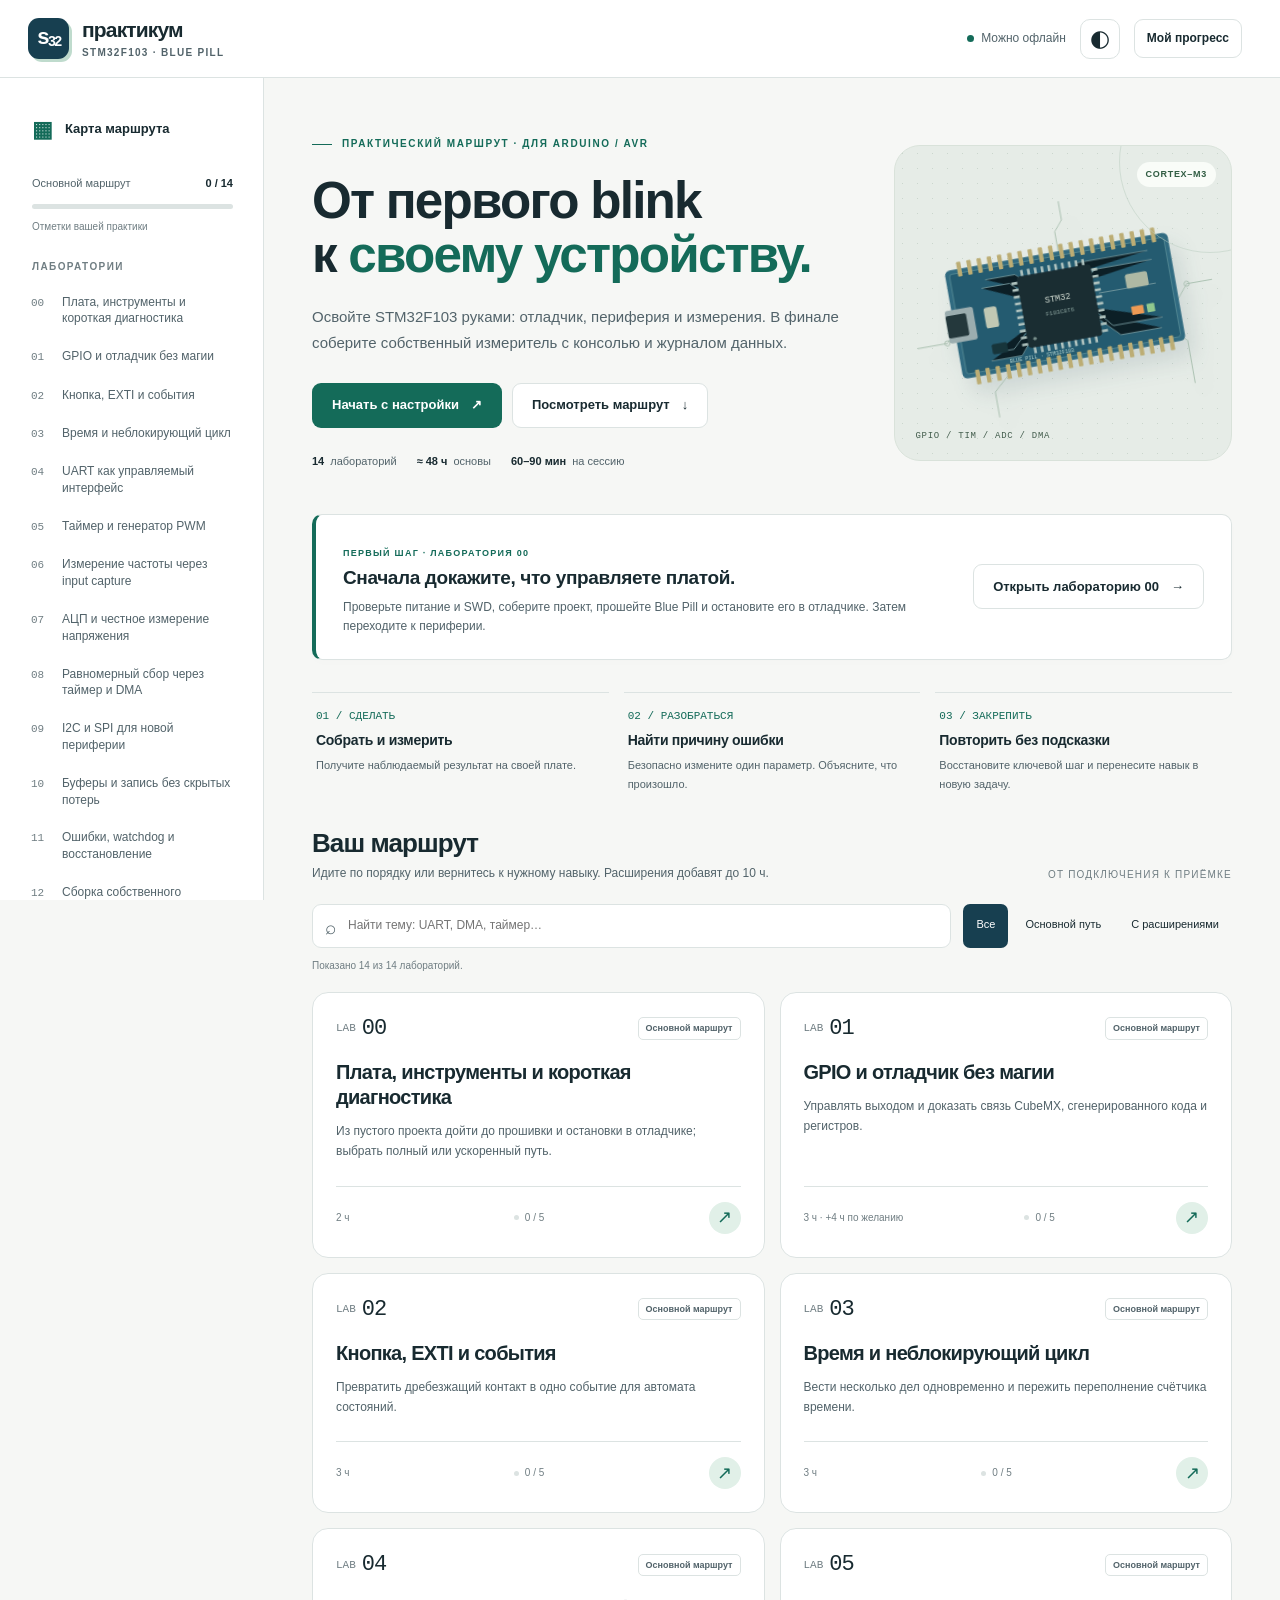
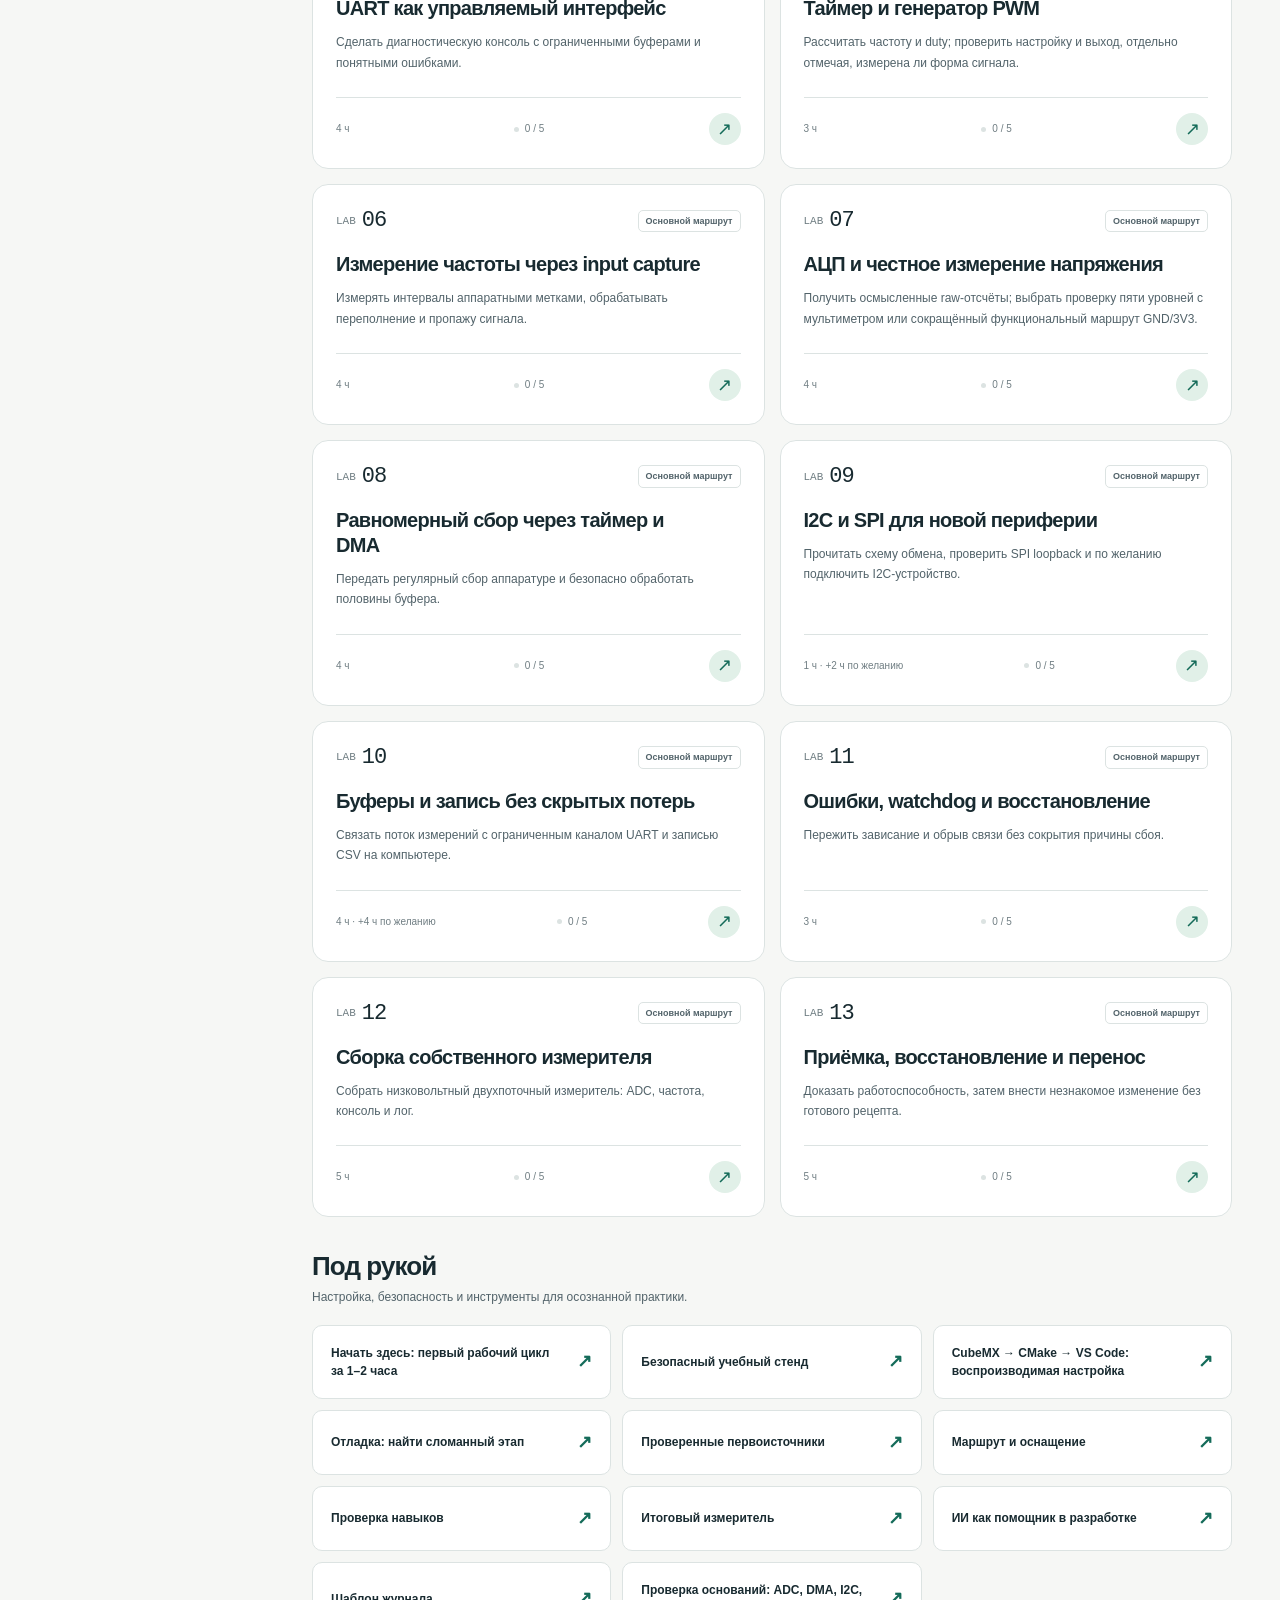
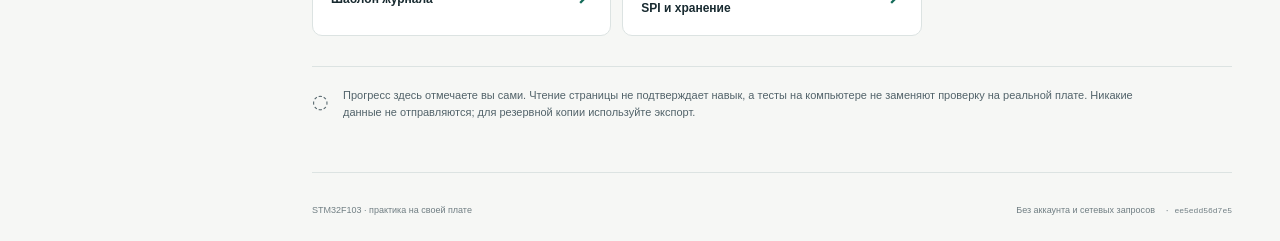
==== index.html @ cda67286 "docs: add STM32 course index.html" ====
<!doctype html>
<html lang="ru">
<head>
  <meta charset="utf-8">
  <meta name="viewport" content="width=device-width, initial-scale=1">
  <meta name="color-scheme" content="light dark">
  <meta name="description" content="Практический маршрут по STM32F103: от отладки Blue Pill до своего измерителя. Весь учебный текст доступен офлайн.">
  <meta name="referrer" content="no-referrer">
  <title>STM32F103 на практике</title>
  <style>:root{color-scheme:light;--paper:#f6f7f5;--surface:#fff;--ink:#182a30;--muted:#52636a;--subtle:#707e83;--line:#dce3e2;--accent:#146b59;--accent-dark:#0c5042;--accent-soft:#e1f0e8;--navy:#173f50;--orange:#ec8b45;--orange-soft:#fff0df;--code:#142b35;--shadow:0 20px 55px #15372c12;--radius:16px;--header:78px;font-family:Inter,-apple-system,BlinkMacSystemFont,"Segoe UI",sans-serif;font-size:16px}
*{box-sizing:border-box}html{scroll-behavior:smooth;scroll-padding-top:100px}body{margin:0;background:var(--paper);color:var(--ink);line-height:1.6}button,input,select,textarea{font:inherit}button,a,input,select{touch-action:manipulation}a{color:var(--accent);text-underline-offset:3px}button{cursor:pointer}button:disabled{cursor:default;opacity:.7}button,a{-webkit-tap-highlight-color:transparent}a:hover{text-decoration-thickness:2px}button:focus-visible,a:focus-visible,input:focus-visible,select:focus-visible,summary:focus-visible,[tabindex]:focus-visible{outline:3px solid #d48327;outline-offset:4px}button{color:inherit}::selection{background:#b6dfc9;color:#102f27}[hidden]{display:none!important}h1,h2,h3,h4,p{margin-top:0}h1,h2,h3,h4{line-height:1.2;letter-spacing:-.035em}button{border:0}svg{display:block}a,button,p,li,td,th,h1,h2,h3,h4{overflow-wrap:anywhere}.skip-link{position:fixed;z-index:100;top:10px;left:12px;transform:translateY(-160%);padding:12px 18px;border-radius:8px;background:var(--accent);color:white}.skip-link:focus{transform:translateY(0)}.app-header{height:var(--header);position:sticky;top:0;z-index:30;display:flex;align-items:center;justify-content:space-between;padding:0 38px 0 28px;border-bottom:1px solid var(--line);background:var(--surface)}.brand{display:flex;align-items:center;gap:13px;text-decoration:none;color:var(--ink);font-weight:750;font-size:21px;line-height:1.05;letter-spacing:-.04em}.brand-symbol{width:41px;height:41px;background:var(--navy);border-radius:11px;color:#fff;display:flex;align-items:center;justify-content:center;font-family:ui-monospace,monospace;font-size:22px;letter-spacing:-.1em;box-shadow:3px 3px 0 #bfdbcd}.brand-symbol span{font-size:14px;padding-top:7px}.brand-subtitle{display:block;font-size:10px;font-weight:600;letter-spacing:.13em;text-transform:uppercase;color:var(--muted);margin-top:7px}.header-actions{display:flex;align-items:center;gap:14px}.offline-label{font-size:12px;color:var(--muted);display:flex;align-items:center;gap:7px}.offline-label>span{width:7px;height:7px;background:var(--accent);border-radius:50%}.icon-button{display:inline-flex;align-items:center;justify-content:center;flex-shrink:0;min-width:40px;height:40px;border-radius:10px;background:transparent;font-size:23px;border:1px solid var(--line)}.icon-button:hover{background:var(--paper)}.menu-toggle{display:none}.app-layout{display:grid;grid-template-columns:264px minmax(0,1fr);max-width:1800px;margin:auto}.sidebar{border-right:1px solid var(--line);padding:26px 18px 20px 20px;position:sticky;top:var(--header);height:calc(100vh - var(--header));overflow:auto;scrollbar-width:thin;background:var(--surface);font-size:13px}.overview-link{display:flex;align-items:center;gap:12px;text-decoration:none;font-weight:700;color:var(--ink);padding:8px 12px}.overview-link span{font-size:22px;color:var(--accent)}.sidebar-progress{margin:20px 12px 24px}.sidebar-progress>div{display:flex;justify-content:space-between;gap:10px;font-size:11px;color:var(--muted)}.sidebar-progress strong{color:var(--ink);white-space:nowrap}.sidebar-progress p{font-size:10px;color:var(--subtle);margin:5px 0 0}progress{appearance:none;border:0;background:var(--line);height:5px;border-radius:10px;width:100%;overflow:hidden}progress::-webkit-progress-bar{background:var(--line)}progress::-webkit-progress-value{background:var(--accent);border-radius:10px}progress::-moz-progress-bar{background:var(--accent);border-radius:10px}.nav-caption{font-size:10px;font-weight:750;color:var(--subtle);text-transform:uppercase;letter-spacing:.14em;margin:18px 12px 10px}.module-nav{padding:0;margin:0;list-style:none}.module-nav li{margin:3px 0}.module-nav a{display:flex;align-items:baseline;gap:10px;text-decoration:none;color:var(--muted);padding:9px 11px;border-radius:8px;line-height:1.4;font-size:12px}.module-nav a:hover,.resource-nav a:hover{background:var(--paper);color:var(--ink)}.module-nav a[aria-current=page]{background:var(--accent-soft);color:var(--accent-dark);font-weight:650}.nav-number{font-family:ui-monospace,monospace;font-size:11px;color:var(--subtle);min-width:21px}.module-nav .done .nav-number{color:var(--accent);font-size:13px}.nav-optional{font-size:9px;display:block;color:var(--subtle);margin-top:2px}.resource-nav a{display:block;padding:7px 12px;color:var(--muted);text-decoration:none;font-size:12px;border-radius:8px}.resource-nav a[aria-current=page]{color:var(--accent);background:var(--accent-soft)}.sidebar-note{border-top:1px solid var(--line);margin:23px 12px 5px;padding-top:18px;display:flex;gap:10px;color:var(--muted);font-size:11px}.sidebar-note>span{font-size:24px;color:var(--accent)}.sidebar-note p{margin:0}.main-wrap{min-width:0;padding:42px 48px 0}main{max-width:1190px;margin:0 auto;min-height:65vh}main:focus{outline:none}.eyebrow{font-size:10px;letter-spacing:.16em;text-transform:uppercase;font-weight:750;color:var(--accent);display:flex;align-items:center;gap:10px}.eyebrow::before{content:"";display:block;width:20px;height:1px;background:currentColor}.hero{display:grid;grid-template-columns:minmax(0,1.3fr) minmax(240px,.8fr);gap:34px;align-items:center;padding:16px 0 38px}.hero h1{font-size:clamp(38px,4vw,61px);font-weight:750;line-height:1.05;max-width:700px;margin:22px 0}.hero h1 span{color:var(--accent)}.hero-lead{color:var(--muted);max-width:540px;font-size:15px;line-height:1.75;margin-bottom:27px}.hero-meta{display:flex;flex-wrap:wrap;align-items:center;gap:20px;font-size:11px;color:var(--muted);margin:25px 0 0}.hero-meta>span{display:flex;gap:6px;align-items:center}.hero-meta strong{font-weight:650;color:var(--ink)}.hero-art{position:relative;background:#e6ece7;background-image:radial-gradient(#aebfb480 .7px,transparent .7px);background-size:15px 15px;border:1px solid #d9e2da;border-radius:26px;min-height:316px;overflow:hidden;display:flex;align-items:center;justify-content:center}.hero-art::after{content:"";position:absolute;width:180px;height:180px;border:1px solid #bacdc080;border-radius:50%;right:-70px;top:-75px}.board{width:90%;max-width:330px;transform:rotate(-10deg);filter:drop-shadow(8px 15px 10px #173f501e)}.board-label{position:absolute;bottom:17px;left:20px;font-family:ui-monospace,monospace;font-size:9px;color:#435d4d;letter-spacing:.08em}.board-badge{position:absolute;right:15px;top:16px;background:#f9fcf8;padding:5px 9px;border-radius:20px;font-size:9px;font-weight:700;letter-spacing:.08em;color:#315d43}.button{display:inline-flex;align-items:center;justify-content:center;gap:12px;padding:12px 19px;border:1px solid transparent;border-radius:9px;text-decoration:none;font-weight:650;font-size:13px;min-height:45px;line-height:1.4}.button-primary{background:var(--accent);color:#fff}.button-primary:hover{background:var(--accent-dark);text-decoration:none}.button-secondary{background:var(--surface);border-color:var(--line);color:var(--ink)}.button-secondary:hover{border-color:var(--accent);text-decoration:none}.button-plain{background:transparent;color:var(--ink);border-color:var(--line)}.button-small{padding:9px 12px;font-size:12px;min-height:39px}.button-danger{background:transparent;color:#a43b2d;border-color:#d2a39a}.button-danger:hover{background:#fff0ec}.hero-buttons{display:flex;gap:10px;flex-wrap:wrap}.start-strip{display:grid;grid-template-columns:1fr auto;gap:20px;align-items:center;background:var(--surface);border:1px solid var(--line);border-left:4px solid var(--accent);border-radius:10px;padding:23px 27px;margin:5px 0 32px;box-shadow:0 3px 10px #102d1f03}.start-strip h2{font-size:19px;margin:4px 0 8px;letter-spacing:-.02em}.start-strip p{font-size:12px;color:var(--muted);margin:0;max-width:660px}.mini-label{font-size:9px;font-weight:750;letter-spacing:.14em;color:var(--accent);text-transform:uppercase}.section-heading{display:flex;justify-content:space-between;align-items:end;gap:20px;margin:34px 0 18px}.section-heading h2{font-size:26px;margin:0 0 5px}.section-heading p{font-size:12px;color:var(--muted);margin:0}.section-caption{font-size:10px;text-transform:uppercase;letter-spacing:.12em;color:var(--subtle)}.practice-loop{display:grid;grid-template-columns:repeat(3,minmax(0,1fr));gap:15px;margin:0 0 33px}.loop-item{border-top:1px solid var(--line);padding:17px 4px 0}.loop-number{font:11px ui-monospace,monospace;color:var(--accent);display:block;margin-bottom:10px}.loop-item h3{font-size:14px;letter-spacing:-.02em;margin:0 0 7px}.loop-item p{font-size:11px;color:var(--muted);line-height:1.7;margin:0}.filters{display:flex;flex-wrap:wrap;align-items:center;gap:12px;margin:21px 0 20px}.search-box{position:relative;flex:1;min-width:190px}.search-box input{width:100%;border:1px solid var(--line);border-radius:9px;background:var(--surface);padding:11px 14px 11px 35px;color:var(--ink);font-size:12px;min-height:44px}.search-box>span{position:absolute;top:9px;left:13px;color:var(--muted);font-size:19px}.filter-options{border:0;padding:0;margin:0;display:flex;gap:4px}.filter-options label{display:flex;align-items:center;position:relative}.filter-options input{appearance:none;position:absolute;inset:0;width:100%;height:100%;margin:0;border-radius:7px;cursor:pointer;z-index:1}.filter-options span{padding:11px 12px;display:block;font-size:11px;border:1px solid transparent;border-radius:7px;min-height:44px;white-space:nowrap}.filter-options input:checked+span{background:var(--navy);color:white}.filter-options input:hover+span{border-color:var(--line)}.filter-options input:focus-visible{outline-offset:2px}.filter-count{color:var(--subtle);font-size:10px;min-height:18px;margin:-10px 0 16px}.module-grid{display:grid;grid-template-columns:repeat(2,minmax(0,1fr));gap:15px}.module-card{padding:23px;background:var(--surface);border:1px solid var(--line);border-radius:var(--radius);display:flex;flex-direction:column;position:relative;transition:box-shadow .15s,border-color .15s}.module-card:hover{border-color:#a8c7b9;box-shadow:var(--shadow)}.card-top{display:flex;align-items:center;justify-content:space-between;margin-bottom:19px;gap:10px}.module-index{font:11px ui-monospace,monospace;color:var(--subtle);display:flex;gap:6px;align-items:center}.module-index strong{font-size:22px;color:var(--ink);font-weight:500;letter-spacing:-.05em}.track-tag{font-size:9px;font-weight:600;padding:3px 7px;border:1px solid var(--line);border-radius:5px;color:var(--muted)}.track-tag.optional{background:var(--orange-soft);border-color:transparent;color:#794d18}.module-card h3{font-size:20px;line-height:1.25;letter-spacing:-.035em;margin-bottom:11px;max-width:370px}.module-card h3 a{color:var(--ink);text-decoration:none}.module-card h3 a:hover{color:var(--accent)}.module-card>p{font-size:12px;color:var(--muted);margin-bottom:24px;line-height:1.7;flex:1}.card-footer{display:flex;align-items:center;justify-content:space-between;padding-top:15px;border-top:1px solid var(--line);gap:12px;font-size:10px;color:var(--subtle)}.card-footer>span{display:flex;align-items:center;gap:6px}.card-arrow{font-size:18px;color:var(--accent);text-decoration:none;min-width:32px;min-height:32px;display:flex;align-items:center;justify-content:center;border-radius:50%;background:var(--accent-soft)}.status-dot{height:5px;width:5px;border-radius:50%;background:var(--line)}.is-finished .status-dot{background:var(--accent)}.is-finished .card-footer{color:var(--accent)}.empty-results{padding:36px;background:var(--surface);border:1px dashed var(--line);border-radius:12px;text-align:center}.empty-results p{color:var(--muted);font-size:13px}.review-panel{padding:25px;background:var(--orange-soft);border-radius:var(--radius);border:1px solid #eddbc4;margin:28px 0}.review-panel h2{font-size:20px;margin-bottom:8px}.review-panel p{font-size:12px;color:#685944;margin-bottom:14px}.review-panel ul{padding-left:20px;font-size:13px;margin-bottom:0}.review-panel li{margin:6px 0}.resource-grid{display:grid;grid-template-columns:repeat(3,minmax(0,1fr));gap:11px}.resource-card{padding:18px;background:var(--surface);border:1px solid var(--line);border-radius:10px;text-decoration:none;color:var(--ink);font-size:12px;font-weight:600;line-height:1.5;display:flex;justify-content:space-between;align-items:center;gap:15px}.resource-card:hover{border-color:var(--accent);color:var(--accent)}.resource-card span{font-size:18px;color:var(--accent)}.honesty-note{display:flex;gap:14px;margin-top:30px;padding:20px 0;border-top:1px solid var(--line);font-size:11px;color:var(--muted)}.honesty-note>span{font-size:19px}.honesty-note p{margin:0;max-width:810px}.page-footer{font-size:9px;color:var(--subtle);padding:30px 0 22px;max-width:1190px;margin:30px auto 0;border-top:1px solid var(--line);display:flex;justify-content:space-between;gap:16px}.page-footer #build-id{padding-left:5px;font-family:ui-monospace,monospace;font-size:8px}.storage-warning{max-width:1190px;margin:0 auto 22px;background:#fff0df;color:#694719;padding:15px 18px;font-size:12px;border:1px solid #d8b580;border-radius:9px}.breadcrumbs{font-size:11px;color:var(--subtle);display:flex;gap:10px;align-items:center;margin:0 0 20px}.breadcrumbs a{text-decoration:none}.lesson-header{padding:5px 0 25px;max-width:910px}.lesson-header h1{font-size:clamp(30px,3.8vw,46px);margin:17px 0 19px;max-width:900px}.lesson-header>p{color:var(--muted);font-size:15px;max-width:800px;margin-bottom:20px}.lesson-meta{display:flex;gap:12px;align-items:center;flex-wrap:wrap;color:var(--muted);font-size:11px}.lesson-meta .track-tag{font-size:10px}.prerequisites{margin-top:16px;font-size:11px;color:var(--muted)}.prerequisites a{margin-left:6px}.lesson-layout{display:grid;grid-template-columns:minmax(0,1fr) 245px;gap:25px;align-items:start}.lesson-article{min-width:0;background:var(--surface);border:1px solid var(--line);border-radius:var(--radius);padding:32px;overflow:hidden}.lesson-aside{position:sticky;top:calc(var(--header) + 20px);min-width:0}.lesson-summary{padding:20px;background:var(--accent-soft);border:1px solid #b9d8c8;border-radius:12px;margin-bottom:15px}.lesson-summary h2{font-size:14px;margin:0 0 10px}.lesson-summary p,.lesson-summary li{font-size:11px;line-height:1.7;margin:0 0 8px}.lesson-summary ul{padding-left:17px;margin:0}.toc{background:var(--surface);border:1px solid var(--line);border-radius:12px;padding:17px;font-size:11px;margin-bottom:15px}.toc summary{font-weight:650;cursor:pointer}.toc ol{padding-left:17px;margin:13px 0 0;max-height:48vh;overflow:auto;scrollbar-width:thin}.toc li{margin:7px 0;line-height:1.5}.toc a{text-decoration:none;color:var(--muted)}.toc a:hover{color:var(--accent)}.toc .toc-sub{margin-left:10px;font-size:10px}.source-link{font-size:10px;text-align:center;display:block}.article-body{font-size:14px;line-height:1.8;min-width:0}.article-body>:first-child{margin-top:0}.article-body>h2:first-child{display:none}.article-body h2{font-size:28px;margin:37px 0 17px}.article-body h3{font-size:22px;margin:32px 0 16px}.article-body h4{font-size:18px;margin:25px 0 13px}.article-body h5{font-size:15px;margin:22px 0 12px}.article-body p{margin-bottom:17px}.article-body ul,.article-body ol{padding-left:24px;margin:14px 0 22px}.article-body li{padding-left:3px;margin:7px 0}.article-body li>p{margin-bottom:6px}.article-body li>ul,.article-body li>ol{margin:7px 0}.article-body code{font:12px/1.6 ui-monospace,SFMono-Regular,Consolas,monospace;background:var(--paper);border:1px solid var(--line);padding:2px 5px;border-radius:4px;overflow-wrap:anywhere}.code-block{margin:21px 0;border-radius:10px;overflow:hidden;background:var(--code);color:#e4f1f1;max-width:100%}.code-top{display:flex;align-items:center;justify-content:space-between;background:#ffffff09;padding:7px 14px;border-bottom:1px solid #ffffff12;font:10px ui-monospace,monospace;color:#adc6ca;gap:10px}.copy-code{font-family:inherit;font-size:10px;background:transparent;color:#d9e9e8;padding:7px 9px;border:1px solid #66858c;border-radius:5px;min-height:31px}.copy-code:hover{background:#ffffff15}.article-body pre{margin:0;overflow:auto;padding:17px 18px;tab-size:4;max-height:620px;scrollbar-width:thin;line-height:1.65}.article-body pre code{border:0;background:transparent;color:inherit;padding:0;font-size:11px;white-space:pre;word-break:normal;overflow-wrap:normal}.article-body blockquote{border-left:3px solid #d69951;margin:22px 0;padding:15px 20px;background:var(--orange-soft);color:#624b30;font-size:13px}.article-body blockquote p:last-child{margin-bottom:0}.article-body hr{border:0;border-top:1px solid var(--line);margin:32px 0}.article-body img{max-width:100%;height:auto;border-radius:10px}.table-scroll{overflow:auto;max-width:100%;margin:20px 0;scrollbar-width:thin;border:1px solid var(--line);border-radius:8px}.article-body table{border-collapse:collapse;font-size:11px;width:100%;min-width:460px}.article-body th{text-align:left;background:var(--paper);font-weight:650}.article-body td,.article-body th{padding:11px 13px;border-bottom:1px solid var(--line);vertical-align:top}.article-body tr:last-child td{border-bottom:0}.article-body table code{font-size:10px}.source-task{list-style:none;display:flex;gap:9px}.source-task>span{color:var(--accent);font-size:18px}.source-task>div{min-width:0}.learning-check{background:var(--surface);border:1px solid var(--line);border-radius:var(--radius);margin-top:24px;padding:29px 32px}.learning-check h2{font-size:23px;margin-bottom:9px}.learning-check>p{font-size:12px;color:var(--muted);max-width:720px}.checkpoint-list{margin:20px 0;padding:0;border:0}.checkpoint{display:flex;align-items:flex-start;gap:12px;padding:11px 0;font-size:13px;line-height:1.6;cursor:pointer}.checkpoint input{width:18px;height:18px;flex-shrink:0;margin:2px 0 0;accent-color:var(--accent)}.checkpoint input:checked+span{color:var(--accent)}.self-test{margin:15px 0 0;padding:17px;background:var(--accent-soft);border-radius:9px}.self-test small{display:block;color:var(--muted);font-size:11px;font-weight:400;margin-top:4px}.check-note{border-top:1px solid var(--line);padding-top:17px;margin-bottom:0;font-size:11px!important}.module-review{background:var(--paper);border:1px solid var(--line);border-radius:9px;padding:20px;margin-top:20px}.module-review h3{font-size:16px;margin:0 0 10px}.module-review p,.module-review li{font-size:12px;color:var(--muted)}.module-review ul{padding-left:18px}.review-history{font-size:10px;color:var(--muted)}.ai-hint{margin-top:20px;border:1px solid var(--line);border-radius:10px;background:var(--surface);padding:19px 22px}.ai-hint summary{font-size:12px;cursor:pointer;font-weight:600}.ai-hint p{font-size:12px;color:var(--muted);margin:15px 0 0}.lesson-pagination{display:grid;grid-template-columns:1fr 1fr;gap:15px;margin-top:28px}.lesson-pagination a{border:1px solid var(--line);background:var(--surface);border-radius:10px;padding:18px;text-decoration:none;color:var(--ink);font-size:12px;line-height:1.5}.lesson-pagination a:last-child{text-align:right}.lesson-pagination span{font-size:9px;display:block;color:var(--subtle);text-transform:uppercase;letter-spacing:.1em;margin-bottom:8px}.document-layout{display:grid;grid-template-columns:minmax(0,1fr) 235px;gap:25px;align-items:start}.document-layout .lesson-article{padding:35px}.toast{position:fixed;right:24px;bottom:22px;z-index:80;max-width:420px;left:auto;background:var(--ink);color:var(--surface);box-shadow:var(--shadow);padding:13px 20px;border-radius:10px;font-size:12px;opacity:0;pointer-events:none;transform:translateY(10px);transition:.2s}.toast.visible{opacity:1;transform:translateY(0)}dialog{border:1px solid var(--line);border-radius:18px;padding:29px;max-width:560px;width:calc(100% - 32px);color:var(--ink);background:var(--surface);box-shadow:var(--shadow)}dialog::backdrop{background:#112b3699;backdrop-filter:blur(3px)}.dialog-heading{display:flex;align-items:center;justify-content:space-between;gap:20px;margin-bottom:20px}.dialog-heading h2{font-size:27px;margin:0}dialog>p{font-size:13px;color:var(--muted)}.dialog-stats{padding:17px;background:var(--paper);border-radius:9px;font-size:13px;margin:20px 0}.dialog-actions{display:flex;gap:10px;flex-wrap:wrap}.small-text{font-size:11px!important;color:var(--muted);line-height:1.7;margin:13px 0}.reset-row{display:flex;align-items:center;justify-content:space-between;gap:18px;border-top:1px solid var(--line);padding-top:20px;margin-top:24px;font-size:13px}.reset-row p{margin-bottom:0;margin-top:3px}.import-status{font-size:12px;color:var(--accent);margin-top:12px}.import-status.error{color:#a43b2d}.noscript{position:fixed;inset:90px 10%;background:white;color:#183028;z-index:90;padding:30px;overflow:auto}.visually-hidden{position:absolute!important;width:1px;height:1px;padding:0;margin:-1px;overflow:hidden;clip:rect(0,0,0,0);white-space:nowrap;border:0}
[data-theme=dark]{color-scheme:dark;--paper:#142126;--surface:#1b2c32;--ink:#e3eeee;--muted:#b1c1c3;--subtle:#9baeb2;--line:#3b4e54;--accent:#84cfad;--accent-dark:#b0e8cc;--accent-soft:#25463c;--navy:#244e60;--orange-soft:#3b3023;--code:#101e24;--shadow:0 20px 55px #0002}[data-theme=dark] .button-primary{color:#132d23;background:#91d1b2}[data-theme=dark] .button-primary:hover{background:#b0e8cc}[data-theme=dark] .hero-art{background-color:#b4c3b7}[data-theme=dark] .track-tag.optional,[data-theme=dark] .review-panel p,[data-theme=dark] .article-body blockquote{color:#e7c695}[data-theme=dark] .lesson-summary{border-color:#466f5b}[data-theme=dark] .storage-warning{background:#463822;color:#f5d49e;border-color:#786042}[data-theme=dark] .review-panel{border-color:#725838}[data-theme=dark] .button-danger,[data-theme=dark] .import-status.error{color:#ffb5a8}[data-theme=dark] .button-danger:hover{background:#472c29}[data-theme=dark] .toast{background:#dcece6;color:#183028}
@media(min-width:1600px){.main-wrap{padding-left:66px;padding-right:66px}.hero{gap:65px}.hero-art{min-height:350px}.module-grid{grid-template-columns:repeat(3,minmax(0,1fr))}.module-card h3{font-size:19px}}
@media(max-width:1250px){.main-wrap{padding:31px 30px 0}.app-layout{grid-template-columns:230px minmax(0,1fr)}.sidebar{padding-left:12px;padding-right:12px}.hero{gap:22px;grid-template-columns:minmax(0,1.1fr) minmax(220px,.8fr)}.hero h1{font-size:43px}.hero-art{min-height:290px}.lesson-layout,.document-layout{grid-template-columns:minmax(0,1fr)}.lesson-aside{position:static;display:grid;grid-template-columns:1fr 1fr;gap:14px;grid-row:1}.lesson-summary,.toc{margin:0}.source-link{grid-column:1/-1;text-align:left}.toc ol{max-height:190px}.lesson-article,.document-layout .lesson-article{padding:29px}.resource-grid{grid-template-columns:repeat(2,minmax(0,1fr))}}
@media(max-width:960px){:root{--header:70px}.app-header{padding:0 22px}.app-layout{grid-template-columns:1fr}.sidebar{position:fixed;top:var(--header);left:0;bottom:0;width:285px;height:auto;z-index:25;box-shadow:30px 0 70px #15352640;display:none}.sidebar.is-open{display:block}.menu-toggle{display:inline-flex}.main-wrap{padding:28px 34px 0}.hero{grid-template-columns:1.2fr .8fr}.hero h1{font-size:48px}.hero-art{min-height:310px}.header-actions{gap:10px}.hero-meta{gap:15px}.module-grid{grid-template-columns:repeat(2,minmax(0,1fr))}}
@media(max-width:650px){:root{--header:66px}.app-header{padding:0 15px}.brand{font-size:18px;gap:10px}.brand-symbol{width:35px;height:35px;font-size:20px;border-radius:9px}.brand-subtitle{font-size:8px;letter-spacing:.11em}.header-actions{gap:6px}.header-actions .offline-label{display:none}.theme-toggle{display:none}.header-actions .button{font-size:10px;min-height:35px;padding:8px}.icon-button{min-width:35px;height:35px;font-size:20px}.main-wrap{padding:25px 20px 0}.hero{display:block;padding-top:7px;padding-bottom:20px}.hero h1{font-size:46px;margin-top:20px;max-width:480px}.hero-lead{font-size:13px;line-height:1.8;max-width:460px;margin-bottom:22px}.hero-art{display:none}.hero-meta{gap:15px;margin-top:22px;font-size:10px}.hero-buttons .button{font-size:11px;padding:12px 14px}.start-strip{padding:20px;grid-template-columns:1fr;gap:16px;margin-bottom:28px}.start-strip h2{font-size:18px}.start-strip p{font-size:11px}.start-strip .button{justify-self:start;font-size:11px}.practice-loop{gap:13px}.loop-number{font-size:10px}.loop-item h3{font-size:12px;line-height:1.4}.loop-item p{font-size:10px}.section-heading{align-items:start;margin-top:28px}.section-heading h2{font-size:24px}.section-heading p{font-size:11px}.section-caption{display:none}.filters{gap:8px}.search-box{flex-basis:100%}.filter-options{flex-wrap:wrap}.filter-options span{font-size:10px;padding:9px 13px;min-height:38px}.module-grid{grid-template-columns:1fr;gap:12px}.module-card{padding:20px}.module-card h3{font-size:22px;max-width:none}.card-top{margin-bottom:16px}.module-card>p{font-size:12px;margin-bottom:20px}.resource-grid{grid-template-columns:1fr}.resource-card{padding:16px;font-size:12px}.page-footer{flex-direction:column;gap:4px;margin-top:22px;padding-top:22px;font-size:8px}.lesson-header h1{font-size:34px;margin-top:14px}.lesson-header>p{font-size:13px}.lesson-meta{font-size:10px;gap:10px}.lesson-aside{grid-template-columns:1fr}.source-link{grid-column:auto}.lesson-summary{padding:18px}.toc{padding:16px}.lesson-article,.document-layout .lesson-article{padding:22px 19px;border-radius:12px}.article-body{font-size:13px;line-height:1.85}.article-body h2{font-size:24px}.article-body h3{font-size:21px}.article-body h4{font-size:17px}.article-body ul,.article-body ol{padding-left:20px}.article-body code{font-size:11px}.article-body pre{padding:15px 13px}.article-body pre code{font-size:10px}.article-body blockquote{padding:14px;font-size:12px}.learning-check{padding:23px 20px}.learning-check h2{font-size:22px}.checkpoint{font-size:12px}.self-test{padding:14px}.lesson-pagination{gap:9px}.lesson-pagination a{padding:15px 12px;font-size:11px}.lesson-pagination span{font-size:8px}.ai-hint{padding:17px 19px}.toast{left:18px;right:18px;bottom:17px;max-width:none;font-size:11px}.storage-warning{font-size:11px;padding:14px}.breadcrumbs{font-size:10px;gap:7px}.review-panel{padding:21px}.review-panel h2{font-size:19px}dialog{padding:23px}.dialog-heading h2{font-size:24px}dialog>p{font-size:12px}.reset-row{font-size:12px}.dialog-actions .button{font-size:12px}.sidebar{width:min(300px,90vw)}}
@media(max-width:360px){.main-wrap{padding-left:15px;padding-right:15px}.app-header{padding-left:11px;padding-right:11px}.brand{font-size:16px;gap:8px}.brand-symbol{width:31px;height:31px}.brand-subtitle{font-size:7px}.hero h1{font-size:39px}.hero-buttons{gap:8px}.hero-buttons .button{font-size:10px;padding:11px 12px}.hero-meta{font-size:9px;gap:12px}.practice-loop{gap:10px}.loop-item h3{font-size:11px}.loop-item p{font-size:9px}.header-actions .button{font-size:9px;padding:7px}.module-card h3{font-size:21px}.lesson-header h1{font-size:30px}.lesson-article,.document-layout .lesson-article{padding:20px 15px}.learning-check{padding:20px 16px}}
@media(prefers-reduced-motion:reduce){*{scroll-behavior:auto!important;transition:none!important;animation:none!important}}
@media print{.app-header,.sidebar,.page-footer,.hero-art,.filters,.progress-open,.lesson-aside,.copy-code,.ai-hint,.lesson-pagination,.toast,.storage-warning{display:none!important}.app-layout,.lesson-layout,.document-layout{display:block}.main-wrap{padding:0}.lesson-article,.learning-check{border:0;padding:0;box-shadow:none}.article-body pre{max-height:none;white-space:pre-wrap;overflow:visible}.article-body pre code{white-space:pre-wrap}.code-block{color:#000;background:#f3f3f3}.code-top{color:#000}.table-scroll{overflow:visible}.article-body table{min-width:0}.learning-check{break-before:page}body{background:#fff;color:#000}.button{color:#000;border:1px solid #aaa;background:transparent}.module-card{break-inside:avoid}.hero h1{font-size:38px}}

.empty-results{grid-column:1/-1}.anchor-target{display:block;position:relative;scroll-margin-top:100px}.review-history{margin-top:16px}.review-history summary{cursor:pointer}.review-history ul{margin-bottom:0}

.article-body .lesson-hint{margin:24px 0;border:1px solid var(--line);border-radius:10px;padding:16px 18px;background:var(--paper)}.lesson-hint>summary{font-weight:650;font-size:12px;cursor:pointer;line-height:1.6}.lesson-hint>div{margin-top:17px}.lesson-hint>div>:last-child{margin-bottom:0}
</style>
</head>
<body>
  <a class="skip-link" href="#main">Перейти к материалу</a>
  <header class="app-header">
    <a class="brand" href="#home" aria-label="STM32-практикум, главная"><span class="brand-symbol" aria-hidden="true">s<span>32</span></span><span>практикум<span class="brand-subtitle">STM32F103 · Blue Pill</span></span></a>
    <div class="header-actions"><span class="offline-label"><span aria-hidden="true"></span>Можно офлайн</span><button class="icon-button theme-toggle" type="button" aria-label="Переключить тему" title="Переключить тему"><span aria-hidden="true">◐</span></button><button class="button button-small button-plain progress-open" type="button">Мой прогресс</button><button id="menu-toggle" class="icon-button menu-toggle" type="button" aria-expanded="false" aria-controls="sidebar" aria-label="Открыть навигацию"><span aria-hidden="true">☰</span></button></div>
  </header>
  <div class="app-layout">
    <aside class="sidebar" id="sidebar" aria-label="Навигация по курсу">
      <a href="#home" class="overview-link"><span aria-hidden="true">▦</span> Карта маршрута</a>
      <div class="sidebar-progress"><div><span>Основной маршрут</span><strong id="sidebar-count">0 / 14</strong></div><progress id="sidebar-progress" value="0" max="14" aria-label="Выполнено модулей основного маршрута"></progress><p>Отметки вашей практики</p></div>
      <nav aria-label="Модули"><p class="nav-caption">Лаборатории</p><ol id="module-nav" class="module-nav"></ol></nav>
      <nav aria-label="Материалы курса"><p class="nav-caption">Под рукой</p><div id="resource-nav" class="resource-nav"></div></nav>
      <div class="sidebar-note"><span aria-hidden="true">↗</span><p>Не просто прочитать.<br>Собрать, проверить, повторить.</p></div>
    </aside>
    <div class="main-wrap">
      <div id="storage-warning" class="storage-warning" role="status" hidden></div>
      <main id="main" tabindex="-1"></main>
      <footer class="page-footer"><span>STM32F103 · практика на своей плате</span><span>Без аккаунта и сетевых запросов<span id="build-id"></span></span></footer>
    </div>
  </div>
  <div id="toast" class="toast" role="status" aria-live="polite" aria-atomic="true"></div>
  <dialog id="progress-dialog" aria-labelledby="progress-title">
    <div class="dialog-heading"><h2 id="progress-title">Ваш прогресс</h2><button class="icon-button dialog-close" type="button" aria-label="Закрыть окно прогресса">×</button></div>
    <p>Отметки хранятся только в этом браузере. При открытии файла локально сохранение зависит от браузера и расположения файла. Экспортируйте копию перед переносом или очисткой данных.</p>
    <p id="dialog-storage-warning" class="storage-warning" hidden></p>
    <button id="recover-progress" class="button button-secondary" type="button" hidden>Скачать исходные данные</button>
    <div id="dialog-stats" class="dialog-stats"></div>
    <div class="dialog-actions"><button id="export-progress" class="button button-primary" type="button">Экспорт JSON <span aria-hidden="true">↓</span></button><button id="choose-import" class="button button-secondary" type="button">Импорт JSON <span aria-hidden="true">↑</span></button><input id="import-file" type="file" accept=".json,application/json" hidden></div>
    <p class="small-text">Импорт заменяет текущие отметки после подтверждения. Совместим только экспорт этого курса, версия 1. Ваши данные никуда не отправляются.</p>
    <div id="import-status" class="import-status" role="status" aria-live="polite"></div>
    <div class="reset-row"><div><strong>Начать заново</strong><p class="small-text">Удалить отметки и план повторений.</p></div><button id="reset-progress" class="button button-danger" type="button">Сбросить</button></div>
  </dialog>
  <noscript><div class="noscript"><h1>Материалы доступны без JavaScript</h1><p>Для интерактивного читателя нужен JavaScript. Все исходные уроки находятся в папке docs/labs, а маршрут начинается в <a href="docs/START_HERE.md">docs/START_HERE.md</a>.</p></div></noscript>
  <script id="course-data" type="application/json">{"schema_version":1,"content_revision":"2026-10-09-curriculum-r3","id":"stm32f103-practical-ru","title":"STM32F103 на практике","language":"ru","summary":"Путь от опыта Arduino/AVR к небольшим надёжным устройствам на Blue Pill: измерить, объяснить, сломать безопасно, восстановить и перенести.","audience":"Практикующий Arduino/AVR; STM32CubeMX и VS Code","core_hours":48,"optional_module_hours":2,"optional_extension_hours":8,"session_minutes":{"min":60,"max":90,"default":75},"duration_note":"Оценки включают практику, отладку и короткие повторения. L09: 1 ч обязательного SPI и ещё 2 ч по желанию с внешним I2C-устройством.","completion_rule":"Лаборатория засчитывается после наблюдаемой приёмки, безопасной диагностики ошибки, воспроизведения и задачи переноса; чтение страницы не считается прохождением.","review_offsets_days":[1,3,7,21],"documents":[{"path":"docs/START_HERE.md","title":"Начать здесь: первый рабочий цикл за 1–2 часа","html":"\u003ch2 id=\"article-начать-здесь-первый-рабочий-цикл-за-12-часа\"\u003eНачать здесь: первый рабочий цикл за 1–2 часа\u003c/h2\u003e\n\u003cp\u003eЦель первого вечера: самостоятельно получить цепочку \u003cstrong\u003eисходник → сборка → Flash → наблюдение → отладка\u003c/strong\u003e. Не нужно сначала изучать всё семейство STM32 или покупать осциллограф. Время на крупные загрузки, установку драйверов и исправление неисправного оборудования в оценку не входит.\u003c/p\u003e\n\u003cp\u003eВы уже знакомы с Arduino/AVR. Здесь полезно разделить привычную кнопку «загрузить» на отдельные операции и увидеть, что именно происходит на каждом этапе.\u003c/p\u003e\n\u003ch3 id=\"article-1-проверить-с-чем-работаем\"\u003e1. Проверить, с чем работаем\u003c/h3\u003e\n\u003cul\u003e\u003cli\u003e\u003cp\u003eПрочитайте маркировку самого МК. Базовая цель курса — \u003cstrong\u003eSTM32F103C8T6\u003c/strong\u003e: 64 КиБ Flash, 20 КиБ SRAM. У STM32F103CBT6 Flash 128 КиБ. Для C8 не увеличивайте размер Flash в linker script по совету из интернета. \u003ca href=\"https://www.st.com/en/microcontrollers-microprocessors/stm32f103c8.html\" rel=\"noopener noreferrer\"\u003eST: STM32F103C8\u003c/a\u003e, \u003ca href=\"#section/document/docs/SOURCES.md/s1\"\u003eDS5319\u003c/a\u003e.\u003c/p\u003e\u003c/li\u003e\u003cli\u003e\u003cp\u003e«Blue Pill» — название распространённого формата платы, а не достаточная спецификация её компонентов. Схема светодиода, стабилизатор, кварц, перемычки и распиновка вашего экземпляра требуют проверки.\u003c/p\u003e\u003c/li\u003e\u003cli\u003e\u003cp\u003eПрочитайте \u003ca href=\"#document/docs/SAFETY.md\"\u003eправила питания и соединений\u003c/a\u003e. Для первой лаборатории отключите все внешние устройства.\u003c/p\u003e\u003c/li\u003e\u003cli\u003e\u003cp\u003eЗапишите маркировку, способ питания, модель программатора и реальные версии программ. Шаблон находится в \u003ca href=\"#section/document/docs/TOOLCHAIN.md/passport\"\u003eTOOLCHAIN\u003c/a\u003e.\u003c/p\u003e\u003c/li\u003e\u003c/ul\u003e\n\u003cp\u003eЕсли установлен GD32/CH32/другой МК или идентификация сомнительна, не выбирайте STM32 только ради исчезновения ошибки. Сборку изучать можно; совместимость прошивки, загрузчика и отладчика надо проверять по документации фактического производителя.\u003c/p\u003e\n\u003ch3 id=\"article-2-что-нужно-и-что-можно-отложить\"\u003e2. Что нужно и что можно отложить\u003c/h3\u003e\n\u003cdiv class=\"table-scroll\" role=\"region\" aria-label=\"Таблица, прокручивается по горизонтали\" tabindex=\"0\"\u003e\u003ctable\u003e\u003cthead\u003e\u003ctr\u003e\u003cth scope=\"col\"\u003eОснащение\u003c/th\u003e\u003cth scope=\"col\"\u003eРоль\u003c/th\u003e\u003cth scope=\"col\"\u003eКогда требуется\u003c/th\u003e\u003c/tr\u003e\u003c/thead\u003e\u003ctbody\u003e\u003ctr\u003e\u003ctd\u003eBlue Pill с подтверждённым STM32F103C8/CB\u003c/td\u003e\u003ctd\u003eУчебная цель\u003c/td\u003e\u003ctd\u003eС L00\u003c/td\u003e\u003c/tr\u003e\u003ctr\u003e\u003ctd\u003eКомпьютер, USB data-кабель, короткие провода\u003c/td\u003e\u003ctd\u003eИнструменты и связь с пробником\u003c/td\u003e\u003ctd\u003eС L00\u003c/td\u003e\u003c/tr\u003e\u003ctr\u003e\u003ctd\u003eSWD-пробник, например оригинальный ST-LINK, подходящий кабель/переходник\u003c/td\u003e\u003ctd\u003eЗапись Flash, breakpoint, память и регистры\u003c/td\u003e\u003ctd\u003eДля полного прохождения L00 и отладки курса\u003c/td\u003e\u003c/tr\u003e\u003ctr\u003e\u003ctd\u003eОдин проверенный источник питания платы\u003c/td\u003e\u003ctd\u003eПитание\u003c/td\u003e\u003ctd\u003eС L00; варианты разобраны в SAFETY\u003c/td\u003e\u003c/tr\u003e\u003ctr\u003e\u003ctd\u003eМультиметр\u003c/td\u003e\u003ctd\u003eПроверка 3,3 В, земли, сопротивления и соединений\u003c/td\u003e\u003ctd\u003eОсобенно важен для неизвестной платы/пробника; не угадывайте напряжение\u003c/td\u003e\u003c/tr\u003e\u003ctr\u003e\u003ctd\u003eВстроенный LED\u003c/td\u003e\u003ctd\u003eПервое наблюдение\u003c/td\u003e\u003ctd\u003eБез дополнительных деталей, если его схема проверена\u003c/td\u003e\u003c/tr\u003e\u003ctr\u003e\u003ctd\u003eМакетная плата, кнопка, резисторы 1 кОм и 10 кОм, внешний LED\u003c/td\u003e\u003ctd\u003eВходы, безопасные соединения, альтернативный индикатор\u003c/td\u003e\u003ctd\u003eПо мере лабораторий\u003c/td\u003e\u003c/tr\u003e\u003ctr\u003e\u003ctd\u003eПотенциометр около 10 кОм\u003c/td\u003e\u003ctd\u003eПлавно менять вход ADC\u003c/td\u003e\u003ctd\u003eПолезен в L07; первые точки можно получить от GND и собственной 3,3 В через резистор\u003c/td\u003e\u003c/tr\u003e\u003ctr\u003e\u003ctd\u003eUSB–UART с \u003cstrong\u003eлогическими уровнями 3,3 В\u003c/strong\u003e\u003c/td\u003e\u003ctd\u003eТерминал и экспорт измерений\u003c/td\u003e\u003ctd\u003eС L04; может заменить его подходящий VCP вашего пробника\u003c/td\u003e\u003c/tr\u003e\u003ctr\u003e\u003ctd\u003eЛогический анализатор/осциллограф с подходящими входами\u003c/td\u003e\u003ctd\u003eНезависимая проверка времени и сигналов\u003c/td\u003e\u003ctd\u003eНеобязательно; в ядре есть loopback и таймерный захват\u003c/td\u003e\u003c/tr\u003e\u003ctr\u003e\u003ctd\u003eI²C-модуль на 3,3 В\u003c/td\u003e\u003ctd\u003eПрактика внешнего устройства\u003c/td\u003e\u003ctd\u003eТолько факультатив L09\u003c/td\u003e\u003c/tr\u003e\u003c/tbody\u003e\u003c/table\u003e\u003c/div\u003e\n\u003cp\u003eПрограммы в основном маршруте бесплатны; это не означает, что все возможные пробники и измерительные приборы бесплатны. Не покупайте весь список заранее: сначала добейтесь L00.\u003c/p\u003e\n\u003ch4 id=\"article-если-swd-пробника-пока-нет\"\u003eЕсли SWD-пробника пока нет\u003c/h4\u003e\n\u003cp\u003eМожно настроить генерацию и сборку без платы. Для записи настоящего STM32F103C8/CB есть ограниченный путь через ROM-загрузчик USART1 и 3,3-вольтовый USB–UART: \u003ca href=\"#section/document/docs/DEBUGGING.md/uart-bootloader\"\u003eинструкция и ограничения\u003c/a\u003e. Он не даёт breakpoint и просмотра регистров. USB-разъём Blue Pill сам по себе не заменяет ни SWD, ни этот UART-переходник.\u003c/p\u003e\n\u003ch3 id=\"article-3-выбрать-один-маршрут-инструментов\"\u003e3. Выбрать один маршрут инструментов\u003c/h3\u003e\n\u003cp\u003eРекомендуемый маршрут на дату проверки \u003cstrong\u003e9 октября 2026\u003c/strong\u003e:\u003c/p\u003e\n\u003col\u003e\u003cli\u003e\u003cp\u003e\u003cstrong\u003eSTM32CubeMX\u003c/strong\u003e, поддерживающий STM32F1, и пакет STM32CubeF1.\u003c/p\u003e\u003c/li\u003e\u003cli\u003e\u003cp\u003eГенерация \u003cstrong\u003eCMake + GCC\u003c/strong\u003e.\u003c/p\u003e\u003c/li\u003e\u003cli\u003e\u003cp\u003e\u003cstrong\u003eVS Code + официальный пакет STM32CubeIDE for Visual Studio Code\u003c/strong\u003e.\u003c/p\u003e\u003c/li\u003e\u003cli\u003e\u003cp\u003eЕго управляемые инструменты сборки и отладки; отдельный STM32CubeProgrammer удобен для первичной проверки и восстановления.\u003c/p\u003e\u003c/li\u003e\u003c/ol\u003e\n\u003cp\u003eДля STM32F1 используйте исходный CubeMX с HAL1. CubeMX2 рассчитан на семейства с HAL2. В актуальной архитектуре расширения ST инструменты загружаются через bundle manager; отдельный CubeCLT не является обязательным условием. Поэтому не смешивайте шаги из старого руководства расширения 2.x с новым интерфейсом. Проверенные ссылки и альтернативы: \u003ca href=\"#document/docs/TOOLCHAIN.md\"\u003eTOOLCHAIN\u003c/a\u003e.\u003c/p\u003e\n\u003ch3 id=\"article-4-выполнить-l00\"\u003e4. Выполнить L00\u003c/h3\u003e\n\u003cp\u003eОткройте \u003ca href=\"#module/L00\"\u003eL00: плата, инструменты и короткая диагностика\u003c/a\u003e.\u003c/p\u003e\n\u003cp\u003eПервые контрольные точки:\u003c/p\u003e\n\u003col\u003e\u003cli\u003e\u003cp\u003eПлата безопасно запитана; SWD-пробник обнаружен, целевой МК читается.\u003c/p\u003e\u003c/li\u003e\u003cli\u003e\u003cp\u003eСоздан проект именно под свой МК, с HSI и сохранённым SWD.\u003c/p\u003e\u003c/li\u003e\u003cli\u003e\u003cp\u003eПолучен свежий \u003ccode\u003e.elf\u003c/code\u003e; сборка закончилась без ошибок.\u003c/p\u003e\u003c/li\u003e\u003cli\u003e\u003cp\u003eПрошивка записана и проверена; новый рисунок мигания отличим от старой прошивки.\u003c/p\u003e\u003c/li\u003e\u003cli\u003e\u003cp\u003eОтладчик остановился в \u003ccode\u003emain\u003c/code\u003e, переменная меняется после продолжения.\u003c/p\u003e\u003c/li\u003e\u003cli\u003e\u003cp\u003eПосле завершения отладки и RESET программа работает самостоятельно.\u003c/p\u003e\u003c/li\u003e\u003c/ol\u003e\n\u003cp\u003eЕсли один этап не прошёл, переходите к соответствующей строке в \u003ca href=\"#document/docs/DEBUGGING.md\"\u003eDEBUGGING\u003c/a\u003e. Переустановка всех инструментов редко является лучшим первым экспериментом.\u003c/p\u003e\n\u003ch3 id=\"article-5-как-учиться-дальше\"\u003e5. Как учиться дальше\u003c/h3\u003e\n\u003cp\u003eВ \u003ca href=\"#document/docs/ROADMAP.md\"\u003eмаршруте курса\u003c/a\u003e выбирайте лабораторию, а не случайную периферию. На занятие достаточно одного нового вопроса, одного наблюдаемого результата и одной безопасно введённой ошибки.\u003c/p\u003e\n\u003cp\u003eСохраняйте \u003ccode\u003e.ioc\u003c/code\u003e, пользовательский код, лог сборки и короткий журнал: «ожидал → увидел → проверил → объяснил». После занятия повторите ключевой шаг без подсказки. Курс считается пройденным по наблюдениям и воспроизведению, а не по числу открытых страниц.\u003c/p\u003e\n\u003ch3 id=\"article-что-здесь-проверено\"\u003eЧто здесь проверено\u003c/h3\u003e\n\u003cp\u003eТехнические утверждения сверены с официальными источниками; ссылки и ограничения проверки перечислены в \u003ca href=\"#document/docs/SOURCES.md\"\u003eSOURCES\u003c/a\u003e. Это не протокол испытаний вашего экземпляра Blue Pill. Физическая плата, проводка и запуск отладчика в этой подготовке не проверялись.\u003c/p\u003e","headings":[{"id":"начать-здесь-первый-рабочий-цикл-за-12-часа","title":"Начать здесь: первый рабочий цикл за 1–2 часа","level":1},{"id":"1-проверить-с-чем-работаем","title":"1. Проверить, с чем работаем","level":2},{"id":"2-что-нужно-и-что-можно-отложить","title":"2. Что нужно и что можно отложить","level":2},{"id":"если-swd-пробника-пока-нет","title":"Если SWD-пробника пока нет","level":3},{"id":"3-выбрать-один-маршрут-инструментов","title":"3. Выбрать один маршрут инструментов","level":2},{"id":"4-выполнить-l00","title":"4. Выполнить L00","level":2},{"id":"5-как-учиться-дальше","title":"5. Как учиться дальше","level":2},{"id":"что-здесь-проверено","title":"Что здесь проверено","level":2}],"searchText":"# начать здесь: первый рабочий цикл за 1–2 часа цель первого вечера: самостоятельно получить цепочку **исходник → сборка → flash → наблюдение → отладка**. не нужно сначала изучать всё семейство stm32 или покупать осциллограф. время на крупные загрузки, установку драйверов и исправление неисправного оборудования в оценку не входит. вы уже знакомы с arduino/avr. здесь полезно разделить привычную кнопку «загрузить» на отдельные операции и увидеть, что именно происходит на каждом этапе. ## 1. проверить, с чем работаем - прочитайте маркировку самого мк. базовая цель курса — **stm32f103c8t6**: 64 киб flash, 20 киб sram. у stm32f103cbt6 flash 128 киб. для c8 не увеличивайте размер flash в linker script по совету из интернета. [st: stm32f103c8](https://www.st.com/en/microcontrollers-microprocessors/stm32f103c8.html), [ds5319](sources.md#s1). - «blue pill» — название распространённого формата платы, а не достаточная спецификация её компонентов. схема светодиода, стабилизатор, кварц, перемычки и распиновка вашего экземпляра требуют проверки. - прочитайте [правила питания и соединений](safety.md). для первой лаборатории отключите все внешние устройства. - запишите маркировку, способ питания, модель программатора и реальные версии программ. шаблон находится в [toolchain](toolchain.md#passport). если установлен gd32/ch32/другой мк или идентификация сомнительна, не выбирайте stm32 только ради исчезновения ошибки. сборку изучать можно; совместимость прошивки, загрузчика и отладчика надо проверять по документации фактического производителя. ## 2. что нужно и что можно отложить | оснащение | роль | когда требуется | |---|---|---| | blue pill с подтверждённым stm32f103c8/cb | учебная цель | с l00 | | компьютер, usb data-кабель, короткие провода | инструменты и связь с пробником | с l00 | | swd-пробник, например оригинальный st-link, подходящий кабель/переходник | запись flash, breakpoint, память и регистры | для полного прохождения l00 и отладки курса | | один проверенный источник питания платы | питание | с l00; варианты разобраны в safety | | мультиметр | проверка 3,3 в, земли, сопротивления и соединений | особенно важен для неизвестной платы/пробника; не угадывайте напряжение | | встроенный led | первое наблюдение | без дополнительных деталей, если его схема проверена | | макетная плата, кнопка, резисторы 1 ком и 10 ком, внешний led | входы, безопасные соединения, альтернативный индикатор | по мере лабораторий | | потенциометр около 10 ком | плавно менять вход adc | полезен в l07; первые точки можно получить от gnd и собственной 3,3 в через резистор | | usb–uart с **логическими уровнями 3,3 в** | терминал и экспорт измерений | с l04; может заменить его подходящий vcp вашего пробника | | логический анализатор/осциллограф с подходящими входами | независимая проверка времени и сигналов | необязательно; в ядре есть loopback и таймерный захват | | i²c-модуль на 3,3 в | практика внешнего устройства | только факультатив l09 | программы в основном маршруте бесплатны; это не означает, что все возможные пробники и измерительные приборы бесплатны. не покупайте весь список заранее: сначала добейтесь l00. ### если swd-пробника пока нет можно настроить генерацию и сборку без платы. для записи настоящего stm32f103c8/cb есть ограниченный путь через rom-загрузчик usart1 и 3,3-вольтовый usb–uart: [инструкция и ограничения](debugging.md#uart-bootloader). он не даёт breakpoint и просмотра регистров. usb-разъём blue pill сам по себе не заменяет ни swd, ни этот uart-переходник. ## 3. выбрать один маршрут инструментов рекомендуемый маршрут на дату проверки **9 октября 2026**: 1. **stm32cubemx**, поддерживающий stm32f1, и пакет stm32cubef1. 2. генерация **cmake + gcc**. 3. **vs code + официальный пакет stm32cubeide for visual studio code**. 4. его управляемые инструменты сборки и отладки; отдельный stm32cubeprogrammer удобен для первичной проверки и восстановления. для stm32f1 используйте исходный cubemx с hal1. cubemx2 рассчитан на семейства с hal2. в актуальной архитектуре расширения st инструменты загружаются через bundle manager; отдельный cubeclt не является обязательным условием. поэтому не смешивайте шаги из старого руководства расширения 2.x с новым интерфейсом. проверенные ссылки и альтернативы: [toolchain](toolchain.md). ## 4. выполнить l00 откройте [l00: плата, инструменты и короткая диагностика](labs/00-bringup.md). первые контрольные точки: 1. плата безопасно запитана; swd-пробник обнаружен, целевой мк читается. 2. создан проект именно под свой мк, с hsi и сохранённым swd. 3. получен свежий `.elf`; сборка закончилась без ошибок. 4. прошивка записана и проверена; новый рисунок мигания отличим от старой прошивки. 5. отладчик остановился в `main`, переменная меняется после продолжения. 6. после завершения отладки и reset программа работает самостоятельно. если один этап не прошёл, переходите к соответствующей строке в [debugging](debugging.md). переустановка всех инструментов редко является лучшим первым экспериментом. ## 5. как учиться дальше в [маршруте курса](roadmap.md) выбирайте лабораторию, а не случайную периферию. на занятие достаточно одного нового вопроса, одного наблюдаемого результата и одной безопасно введённой ошибки. сохраняйте `.ioc`, пользовательский код, лог сборки и короткий журнал: «ожидал → увидел → проверил → объяснил». после занятия повторите ключевой шаг без подсказки. курс считается пройденным по наблюдениям и воспроизведению, а не по числу открытых страниц. ## что здесь проверено технические утверждения сверены с официальными источниками; ссылки и ограничения проверки перечислены в [sources](sources.md). это не протокол испытаний вашего экземпляра blue pill. физическая плата, проводка и запуск отладчика в этой подготовке не проверялись. "},{"path":"docs/SAFETY.md","title":"Безопасный учебный стенд","html":"\u003ch2 id=\"article-безопасный-учебный-стенд\"\u003eБезопасный учебный стенд\u003c/h2\u003e\n\u003ch3 id=\"article-граница-курса\"\u003eГраница курса\u003c/h3\u003e\n\u003cp\u003eРаботаем только с низковольтной, маломощной настольной схемой: плата, USB-питание или лабораторный источник, LED, кнопка и сигналы 3,3 В.\u003c/p\u003e\n\u003cp\u003e\u003cstrong\u003eНе подключайте стенд к сети 230/110 В, автомобильной проводке, зажиганию, форсункам, аккумулятору автомобиля, исполнительным механизмам, силовым реле или реальным CAN/LIN/OBD-линиям.\u003c/strong\u003e Даже если лаборатория измеряет импульсы, её источник — другой вывод этой же платы. Учебные примеры не являются готовым автомобильным или промышленным интерфейсом.\u003c/p\u003e\n\u003cp\u003eНе проверяйте безопасность намеренным коротким замыканием, переполюсовкой или подачей лишнего напряжения. Безопасно вносимые ошибки в курсе — программные параметры и заранее проверенные сигнальные соединения при отключённом питании.\u003c/p\u003e\n\u003ch3 id=\"article-питание-один-источник-известное-напряжение\"\u003eПитание: один источник, известное напряжение\u003c/h3\u003e\n\u003col\u003e\u003cli\u003e\u003cp\u003eВсе перестановки проводов и перемычек выполняйте при отключённом питании платы и пробника.\u003c/p\u003e\u003c/li\u003e\u003cli\u003e\u003cp\u003eНайдите GND, 3,3 В и вход питания по схеме \u003cstrong\u003eсвоей\u003c/strong\u003e платы и маркировке. Цвет провода не доказательство.\u003c/p\u003e\u003c/li\u003e\u003cli\u003e\u003cp\u003eВыберите ровно один источник питания. Возможные варианты: USB платы через исправный штатный стабилизатор; регулируемые 3,3 В на подтверждённый вход 3,3 В; питание от пробника, \u003cstrong\u003eесли\u003c/strong\u003e его руководство прямо разрешает это и известен допустимый ток.\u003c/p\u003e\u003c/li\u003e\u003cli\u003e\u003cp\u003eНе соединяйте два выхода питания: USB и внешний 3,3-вольтовый источник, два 5-вольтовых выхода, выход питания пробника и уже питаемую шину. Вход измерения напряжения \u003ccode\u003eVTref/T_VCC\u003c/code\u003e — отдельный случай, см. ниже.\u003c/p\u003e\u003c/li\u003e\u003cli\u003e\u003cp\u003eДо сигнальных соединений измерьте напряжение между 3,3 В и GND. Мультиметр находится в режиме \u003cstrong\u003eизмерения напряжения\u003c/strong\u003e, щупы в правильных гнёздах. Режим тока поперёк питания создаёт короткое замыкание.\u003c/p\u003e\u003c/li\u003e\u003cli\u003e\u003cp\u003eДля голой платы на HSI при использовании лабораторного источника можно начать с ограничения тока 50 мА. Это учебная исходная настройка, не паспортный предел платы. Если источник сразу ограничивает ток, плата греется или питание проседает, отключите её и проверьте соединения; не повышайте лимит вслепую.\u003c/p\u003e\u003c/li\u003e\u003c/ol\u003e\n\u003cp\u003eУ распространённых Blue Pill различаются стабилизаторы, разводка и качество монтажа. Не рассчитывайте на защиту от обратного питания или переполюсовки, пока она не подтверждена схемой. Не питайте датчики, моторы и другие заметные нагрузки через неизвестный стабилизатор платы.\u003c/p\u003e\n\u003ch3 id=\"article-электрические-ограничения-мк\"\u003eЭлектрические ограничения МК\u003c/h3\u003e\n\u003cp\u003eSTM32F103x8/xB питается от 2,0–3,6 В; учебная номинальная шина — 3,3 В. Вход ADC должен оставаться между VSSA и VREF+, для используемого LQFP48 VREF+ связан с VDDA. Подавать на ADC 5 В нельзя. \u003ca href=\"#section/document/docs/SOURCES.md/s1\"\u003eDS5319, §§2.3.9, 5.3.1, 5.3.18\u003c/a\u003e.\u003c/p\u003e\n\u003cp\u003eПометка \u003cstrong\u003eFT\u003c/strong\u003e относится только к определённым цифровым выводам и условиям из datasheet. Она не делает весь МК, аналоговый режим, вывод питания или выключенную плату «5-вольтовыми». Для напряжений выше VDD+0,3 В datasheet дополнительно требует отключить внутренние pull-up/pull-down. В курсе намеренно используется более простое правило: \u003cstrong\u003eвсе внешние сигналы и подтяжки — только к собственной шине 3,3 В\u003c/strong\u003e. \u003ca href=\"#section/document/docs/SOURCES.md/s1\"\u003eDS5319, таблица 5 и §5.3.13\u003c/a\u003e.\u003c/p\u003e\n\u003cp\u003eНе подавайте сигнал на обесточенную плату. Для USB–UART проверьте именно напряжение TX: переключатель «3,3/5 V» иногда меняет только выход питания, а не логические уровни. RS-232 с положительными/отрицательными напряжениями напрямую не подходит.\u003c/p\u003e\n\u003ch3 id=\"article-swd-названия-важнее-расположения-контактов\"\u003eSWD: названия важнее расположения контактов\u003c/h3\u003e\n\u003cdiv class=\"table-scroll\" role=\"region\" aria-label=\"Таблица, прокручивается по горизонтали\" tabindex=\"0\"\u003e\u003ctable\u003e\u003cthead\u003e\u003ctr\u003e\u003cth scope=\"col\"\u003eСигнал пробника\u003c/th\u003e\u003cth scope=\"col\"\u003eSTM32F103\u003c/th\u003e\u003cth scope=\"col\"\u003eНазначение\u003c/th\u003e\u003c/tr\u003e\u003c/thead\u003e\u003ctbody\u003e\u003ctr\u003e\u003ctd\u003eSWDIO\u003c/td\u003e\u003ctd\u003ePA13\u003c/td\u003e\u003ctd\u003eДанные отладки\u003c/td\u003e\u003c/tr\u003e\u003ctr\u003e\u003ctd\u003eSWCLK\u003c/td\u003e\u003ctd\u003ePA14\u003c/td\u003e\u003ctd\u003eТактирование отладки\u003c/td\u003e\u003c/tr\u003e\u003ctr\u003e\u003ctd\u003eGND\u003c/td\u003e\u003ctd\u003eGND\u003c/td\u003e\u003ctd\u003eОбщая сигнальная земля\u003c/td\u003e\u003c/tr\u003e\u003ctr\u003e\u003ctd\u003eNRST / RESET\u003c/td\u003e\u003ctd\u003eNRST\u003c/td\u003e\u003ctd\u003eАппаратный сброс, особенно нужен для Connect Under Reset\u003c/td\u003e\u003c/tr\u003e\u003ctr\u003e\u003ctd\u003eVTref / T_VCC, если предусмотрен\u003c/td\u003e\u003ctd\u003eШина питания цели 3,3 В\u003c/td\u003e\u003ctd\u003e\u003cstrong\u003eВход\u003c/strong\u003e определения логического напряжения на соответствующих моделях\u003c/td\u003e\u003c/tr\u003e\u003c/tbody\u003e\u003c/table\u003e\u003c/div\u003e\n\u003cp\u003eРаспиновка МК сверена с \u003ca href=\"#section/document/docs/SOURCES.md/s3\"\u003eAN2586, §5.3\u003c/a\u003e. Номер контакта на корпусе пробника зависит от его модели и разъёма.\u003c/p\u003e\n\u003cp\u003eНапример, у STLINK-V3MINIE \u003ccode\u003eT_VCC\u003c/code\u003e описан как \u003cstrong\u003eвход\u003c/strong\u003e, а не как выход питания. Но из этого нельзя делать вывод о любом дешёвом адаптере с надписью «3.3V». Сначала откройте руководство именно своего пробника. \u003ca href=\"#section/document/docs/SOURCES.md/s9\"\u003eUM2910, §6, таблицы 3–4\u003c/a\u003e.\u003c/p\u003e\n\u003cul\u003e\u003cli\u003e\u003cp\u003eДля первой связи используйте короткие провода и невысокую SWD-частоту, например 100–400 кГц из доступных пробнику.\u003c/p\u003e\u003c/li\u003e\u003cli\u003e\u003cp\u003e\u003ccode\u003eSWIM\u003c/code\u003e предназначен для другого интерфейса; не подключайте его вместо SWDIO.\u003c/p\u003e\u003c/li\u003e\u003cli\u003e\u003cp\u003eВ CubeMX сохраняйте \u003cstrong\u003eSystem Core → SYS → Debug: Serial Wire\u003c/strong\u003e. PA13/PA14 не используются в лабораториях как обычные GPIO.\u003c/p\u003e\u003c/li\u003e\u003cli\u003e\u003cp\u003eОбщая земля нужна и UART, и логическому анализатору. Сначала подтвердите, что приборы принадлежат одному безопасному низковольтному стенду. Не соединяйте неизвестные земли разных силовых установок.\u003c/p\u003e\u003c/li\u003e\u003c/ul\u003e\n\u003ch3 id=\"article-led-и-ток-выводов\"\u003eLED и ток выводов\u003c/h3\u003e\n\u003cp\u003ePC13–PC15 имеют ограничения: до 3 мА, скорость выхода не выше 2 МГц, нагрузка не выше 30 пФ; их не следует использовать как источник тока LED. Поэтому PC13 применяется только для проверенного встроенного индикатора с ограничительным резистором и подходящей схемой. Типичная схема Blue Pill включает LED при логическом нуле, но это проверяется на экземпляре. \u003ca href=\"#section/document/docs/SOURCES.md/s1\"\u003eDS5319, примечание 5 к таблице 5\u003c/a\u003e.\u003c/p\u003e\n\u003cp\u003eНе добавляйте к PC13 внешнюю нагрузку. Для внешнего LED используйте PB0: \u003ccode\u003ePB0 → резистор 1 кОм → анод LED; катод → GND\u003c/code\u003e. В этом варианте логическая единица включает LED. Резистор обязателен. Это намеренно малотоковая учебная схема; максимальный ток из таблицы absolute maximum ratings не является рекомендуемым рабочим током.\u003c/p\u003e\n\u003cp\u003eGPIO не питает мотор, реле, динамик или мощный светодиод. Нельзя соединять два push-pull выхода друг с другом. При loopback проверьте, какой контакт — выход, какой — вход; последовательный резистор около 1 кОм полезен как дополнительная страховка, но не превращает неверную схему в безопасную.\u003c/p\u003e\n\u003ch3 id=\"article-кнопки-adc-и-внешние-модули\"\u003eКнопки, ADC и внешние модули\u003c/h3\u003e\n\u003cul\u003e\u003cli\u003e\u003cp\u003eКнопка PB12 замыкает вход на GND; подтяжка идёт к 3,3 В. RESET-кнопка платы не заменяет пользовательскую кнопку: она перезапускает МК.\u003c/p\u003e\u003c/li\u003e\u003cli\u003e\u003cp\u003eПотенциометр подключается между собственной 3,3 В и GND; движок — к PA0. Сначала измерьте крайние напряжения, затем подключайте ADC.\u003c/p\u003e\u003c/li\u003e\u003cli\u003e\u003cp\u003eПодтяжки I²C-модуля должны идти к 3,3 В. Наличие на модуле стабилизатора не доказывает, что его SDA/SCL безопасны для выбранного соединения.\u003c/p\u003e\u003c/li\u003e\u003cli\u003e\u003cp\u003eЕсли не знаете распиновку, напряжение или назначение контакта, питание не включайте. Проверка схемы дешевле нового МК.\u003c/p\u003e\u003c/li\u003e\u003c/ul\u003e\n\u003ch3 id=\"article-немедленно-остановиться-если\"\u003eНемедленно остановиться, если\u003c/h3\u003e\n\u003cp\u003eЗапах, дым, горячий корпус, повторяющиеся USB-отключения, неожиданно большой ток, нестабильная шина питания, искра или непонятное напряжение. Отключите все источники, дайте схеме остыть и проверяйте без питания. Не продолжайте прошивку, пока электрическая причина не исключена.\u003c/p\u003e\n\u003ch3 id=\"article-перед-каждой-лабораторией\"\u003eПеред каждой лабораторией\u003c/h3\u003e\n\u003cul\u003e\u003cli class=\"source-task\"\u003e\u003cspan aria-label=\"Не отмечено\"\u003e☐\u003c/span\u003e\u003cdiv\u003e\u003cp\u003eТолько разрешённый низковольтный стенд\u003c/p\u003e\u003c/div\u003e\u003c/li\u003e\u003cli class=\"source-task\"\u003e\u003cspan aria-label=\"Не отмечено\"\u003e☐\u003c/span\u003e\u003cdiv\u003e\u003cp\u003eОдин источник питания, измеренная шина 3,3 В\u003c/p\u003e\u003c/div\u003e\u003c/li\u003e\u003cli class=\"source-task\"\u003e\u003cspan aria-label=\"Не отмечено\"\u003e☐\u003c/span\u003e\u003cdiv\u003e\u003cp\u003eОбщая земля и проверенная распиновка\u003c/p\u003e\u003c/div\u003e\u003c/li\u003e\u003cli class=\"source-task\"\u003e\u003cspan aria-label=\"Не отмечено\"\u003e☐\u003c/span\u003e\u003cdiv\u003e\u003cp\u003eНикаких сигналов на выключенном МК\u003c/p\u003e\u003c/div\u003e\u003c/li\u003e\u003cli class=\"source-task\"\u003e\u003cspan aria-label=\"Не отмечено\"\u003e☐\u003c/span\u003e\u003cdiv\u003e\u003cp\u003eНет соединения выход–выход и LED без резистора\u003c/p\u003e\u003c/div\u003e\u003c/li\u003e\u003cli class=\"source-task\"\u003e\u003cspan aria-label=\"Не отмечено\"\u003e☐\u003c/span\u003e\u003cdiv\u003e\u003cp\u003eSWD сохранён, лишние устройства отключены\u003c/p\u003e\u003c/div\u003e\u003c/li\u003e\u003cli class=\"source-task\"\u003e\u003cspan aria-label=\"Не отмечено\"\u003e☐\u003c/span\u003e\u003cdiv\u003e\u003cp\u003eПосле перестановки проводов схема проверена до подачи питания\u003c/p\u003e\u003c/div\u003e\u003c/li\u003e\u003c/ul\u003e","headings":[{"id":"безопасный-учебный-стенд","title":"Безопасный учебный стенд","level":1},{"id":"граница-курса","title":"Граница курса","level":2},{"id":"питание-один-источник-известное-напряжение","title":"Питание: один источник, известное напряжение","level":2},{"id":"электрические-ограничения-мк","title":"Электрические ограничения МК","level":2},{"id":"swd-названия-важнее-расположения-контактов","title":"SWD: названия важнее расположения контактов","level":2},{"id":"led-и-ток-выводов","title":"LED и ток выводов","level":2},{"id":"кнопки-adc-и-внешние-модули","title":"Кнопки, ADC и внешние модули","level":2},{"id":"немедленно-остановиться-если","title":"Немедленно остановиться, если","level":2},{"id":"перед-каждой-лабораторией","title":"Перед каждой лабораторией","level":2}],"searchText":"# безопасный учебный стенд ## граница курса работаем только с низковольтной, маломощной настольной схемой: плата, usb-питание или лабораторный источник, led, кнопка и сигналы 3,3 в. **не подключайте стенд к сети 230/110 в, автомобильной проводке, зажиганию, форсункам, аккумулятору автомобиля, исполнительным механизмам, силовым реле или реальным can/lin/obd-линиям.** даже если лаборатория измеряет импульсы, её источник — другой вывод этой же платы. учебные примеры не являются готовым автомобильным или промышленным интерфейсом. не проверяйте безопасность намеренным коротким замыканием, переполюсовкой или подачей лишнего напряжения. безопасно вносимые ошибки в курсе — программные параметры и заранее проверенные сигнальные соединения при отключённом питании. ## питание: один источник, известное напряжение 1. все перестановки проводов и перемычек выполняйте при отключённом питании платы и пробника. 2. найдите gnd, 3,3 в и вход питания по схеме **своей** платы и маркировке. цвет провода не доказательство. 3. выберите ровно один источник питания. возможные варианты: usb платы через исправный штатный стабилизатор; регулируемые 3,3 в на подтверждённый вход 3,3 в; питание от пробника, **если** его руководство прямо разрешает это и известен допустимый ток. 4. не соединяйте два выхода питания: usb и внешний 3,3-вольтовый источник, два 5-вольтовых выхода, выход питания пробника и уже питаемую шину. вход измерения напряжения `vtref/t_vcc` — отдельный случай, см. ниже. 5. до сигнальных соединений измерьте напряжение между 3,3 в и gnd. мультиметр находится в режиме **измерения напряжения**, щупы в правильных гнёздах. режим тока поперёк питания создаёт короткое замыкание. 6. для голой платы на hsi при использовании лабораторного источника можно начать с ограничения тока 50 ма. это учебная исходная настройка, не паспортный предел платы. если источник сразу ограничивает ток, плата греется или питание проседает, отключите её и проверьте соединения; не повышайте лимит вслепую. у распространённых blue pill различаются стабилизаторы, разводка и качество монтажа. не рассчитывайте на защиту от обратного питания или переполюсовки, пока она не подтверждена схемой. не питайте датчики, моторы и другие заметные нагрузки через неизвестный стабилизатор платы. ## электрические ограничения мк stm32f103x8/xb питается от 2,0–3,6 в; учебная номинальная шина — 3,3 в. вход adc должен оставаться между vssa и vref+, для используемого lqfp48 vref+ связан с vdda. подавать на adc 5 в нельзя. [ds5319, §§2.3.9, 5.3.1, 5.3.18](sources.md#s1). пометка **ft** относится только к определённым цифровым выводам и условиям из datasheet. она не делает весь мк, аналоговый режим, вывод питания или выключенную плату «5-вольтовыми». для напряжений выше vdd+0,3 в datasheet дополнительно требует отключить внутренние pull-up/pull-down. в курсе намеренно используется более простое правило: **все внешние сигналы и подтяжки — только к собственной шине 3,3 в**. [ds5319, таблица 5 и §5.3.13](sources.md#s1). не подавайте сигнал на обесточенную плату. для usb–uart проверьте именно напряжение tx: переключатель «3,3/5 v» иногда меняет только выход питания, а не логические уровни. rs-232 с положительными/отрицательными напряжениями напрямую не подходит. ## swd: названия важнее расположения контактов | сигнал пробника | stm32f103 | назначение | |---|---|---| | swdio | pa13 | данные отладки | | swclk | pa14 | тактирование отладки | | gnd | gnd | общая сигнальная земля | | nrst / reset | nrst | аппаратный сброс, особенно нужен для connect under reset | | vtref / t_vcc, если предусмотрен | шина питания цели 3,3 в | **вход** определения логического напряжения на соответствующих моделях | распиновка мк сверена с [an2586, §5.3](sources.md#s3). номер контакта на корпусе пробника зависит от его модели и разъёма. например, у stlink-v3minie `t_vcc` описан как **вход**, а не как выход питания. но из этого нельзя делать вывод о любом дешёвом адаптере с надписью «3.3v». сначала откройте руководство именно своего пробника. [um2910, §6, таблицы 3–4](sources.md#s9). - для первой связи используйте короткие провода и невысокую swd-частоту, например 100–400 кгц из доступных пробнику. - `swim` предназначен для другого интерфейса; не подключайте его вместо swdio. - в cubemx сохраняйте **system core → sys → debug: serial wire**. pa13/pa14 не используются в лабораториях как обычные gpio. - общая земля нужна и uart, и логическому анализатору. сначала подтвердите, что приборы принадлежат одному безопасному низковольтному стенду. не соединяйте неизвестные земли разных силовых установок. ## led и ток выводов pc13–pc15 имеют ограничения: до 3 ма, скорость выхода не выше 2 мгц, нагрузка не выше 30 пф; их не следует использовать как источник тока led. поэтому pc13 применяется только для проверенного встроенного индикатора с ограничительным резистором и подходящей схемой. типичная схема blue pill включает led при логическом нуле, но это проверяется на экземпляре. [ds5319, примечание 5 к таблице 5](sources.md#s1). не добавляйте к pc13 внешнюю нагрузку. для внешнего led используйте pb0: `pb0 → резистор 1 ком → анод led; катод → gnd`. в этом варианте логическая единица включает led. резистор обязателен. это намеренно малотоковая учебная схема; максимальный ток из таблицы absolute maximum ratings не является рекомендуемым рабочим током. gpio не питает мотор, реле, динамик или мощный светодиод. нельзя соединять два push-pull выхода друг с другом. при loopback проверьте, какой контакт — выход, какой — вход; последовательный резистор около 1 ком полезен как дополнительная страховка, но не превращает неверную схему в безопасную. ## кнопки, adc и внешние модули - кнопка pb12 замыкает вход на gnd; подтяжка идёт к 3,3 в. reset-кнопка платы не заменяет пользовательскую кнопку: она перезапускает мк. - потенциометр подключается между собственной 3,3 в и gnd; движок — к pa0. сначала измерьте крайние напряжения, затем подключайте adc. - подтяжки i²c-модуля должны идти к 3,3 в. наличие на модуле стабилизатора не доказывает, что его sda/scl безопасны для выбранного соединения. - если не знаете распиновку, напряжение или назначение контакта, питание не включайте. проверка схемы дешевле нового мк. ## немедленно остановиться, если запах, дым, горячий корпус, повторяющиеся usb-отключения, неожиданно большой ток, нестабильная шина питания, искра или непонятное напряжение. отключите все источники, дайте схеме остыть и проверяйте без питания. не продолжайте прошивку, пока электрическая причина не исключена. ## перед каждой лабораторией - [ ] только разрешённый низковольтный стенд - [ ] один источник питания, измеренная шина 3,3 в - [ ] общая земля и проверенная распиновка - [ ] никаких сигналов на выключенном мк - [ ] нет соединения выход–выход и led без резистора - [ ] swd сохранён, лишние устройства отключены - [ ] после перестановки проводов схема проверена до подачи питания "},{"path":"docs/TOOLCHAIN.md","title":"CubeMX → CMake → VS Code: воспроизводимая настройка","html":"\u003ch2 id=\"article-cubemx--cmake--vs-code-воспроизводимая-настройка\"\u003eCubeMX → CMake → VS Code: воспроизводимая настройка\u003c/h2\u003e\n\u003cp\u003eПроверено по официальной документации \u003cstrong\u003e2026-10-09\u003c/strong\u003e. Номера установленного у вас ПО надо записать отдельно: этот текст не утверждает, что конкретный набор версий был установлен и испытан на физической Blue Pill.\u003c/p\u003e\n\u003ch3 id=\"article-сначала-различите-пять-операций\"\u003eСначала различите пять операций\u003c/h3\u003e\n\u003cdiv class=\"table-scroll\" role=\"region\" aria-label=\"Таблица, прокручивается по горизонтали\" tabindex=\"0\"\u003e\u003ctable\u003e\u003cthead\u003e\u003ctr\u003e\u003cth scope=\"col\"\u003eОперация\u003c/th\u003e\u003cth scope=\"col\"\u003eЧто делает\u003c/th\u003e\u003cth scope=\"col\"\u003eПризнак успеха\u003c/th\u003e\u003c/tr\u003e\u003c/thead\u003e\u003ctbody\u003e\u003ctr\u003e\u003ctd\u003eGenerate\u003c/td\u003e\u003ctd\u003eCubeMX создаёт инициализацию из \u003ccode\u003e.ioc\u003c/code\u003e\u003c/td\u003e\u003ctd\u003eОбновились исходники и файлы сборки\u003c/td\u003e\u003c/tr\u003e\u003ctr\u003e\u003ctd\u003eConfigure\u003c/td\u003e\u003ctd\u003eCMake выбирает компилятор, файлы и каталог сборки\u003c/td\u003e\u003ctd\u003eПоявился build-каталог без ошибок configure\u003c/td\u003e\u003c/tr\u003e\u003ctr\u003e\u003ctd\u003eBuild\u003c/td\u003e\u003ctd\u003eGCC компилирует, linker размещает код и данные\u003c/td\u003e\u003ctd\u003eСвежий \u003ccode\u003e.elf\u003c/code\u003e, успешный exit code\u003c/td\u003e\u003c/tr\u003e\u003ctr\u003e\u003ctd\u003eFlash + verify\u003c/td\u003e\u003ctd\u003eПрограмматор записывает образ в МК и сравнивает\u003c/td\u003e\u003ctd\u003eУспешное сообщение записи \u003cstrong\u003eи\u003c/strong\u003e проверки\u003c/td\u003e\u003c/tr\u003e\u003ctr\u003e\u003ctd\u003eDebug\u003c/td\u003e\u003ctd\u003eGDB через debug server управляет ядром\u003c/td\u003e\u003ctd\u003eОстановка в \u003ccode\u003emain\u003c/code\u003e, корректные символы и переменные\u003c/td\u003e\u003c/tr\u003e\u003c/tbody\u003e\u003c/table\u003e\u003c/div\u003e\n\u003cp\u003eУспех Generate не означает успех Build. Успех Build не доказывает ни запись, ни работу схемы. Кнопка Debug иногда автоматически выполняет несколько этапов, но при неисправности их надо проверять по отдельности.\u003c/p\u003e\n\u003ch3 id=\"article-a-основной-маршрут-инструменты-под-управлением-st\"\u003eA. Основной маршрут: инструменты под управлением ST\u003c/h3\u003e\n\u003ch4 id=\"article-a1-установить-минимальный-набор\"\u003eA1. Установить минимальный набор\u003c/h4\u003e\n\u003col\u003e\u003cli\u003e\u003cp\u003e\u003ca href=\"https://www.st.com/en/development-tools/stm32cubemx.html\" rel=\"noopener noreferrer\"\u003eSTM32CubeMX с поддержкой STM32F1\u003c/a\u003e. Для F1 используется исходный \u003cstrong\u003eCubeMX / HAL1\u003c/strong\u003e, не CubeMX2 / HAL2. В менеджере встроенного ПО нужен \u003cstrong\u003eSTM32CubeF1\u003c/strong\u003e. \u003ca href=\"#section/document/docs/SOURCES.md/s6\"\u003eПоддерживаемые семейства\u003c/a\u003e.\u003c/p\u003e\u003c/li\u003e\u003cli\u003e\u003cp\u003e\u003ca href=\"https://code.visualstudio.com/\" rel=\"noopener noreferrer\"\u003eVS Code\u003c/a\u003e и официальный пакет \u003ca href=\"https://marketplace.visualstudio.com/items?itemName=stmicroelectronics.stm32-vscode-extension\" rel=\"noopener noreferrer\"\u003eSTM32CubeIDE for Visual Studio Code\u003c/a\u003e, издатель STMicroelectronics, ID \u003ccode\u003estmicroelectronics.stm32-vscode-extension\u003c/code\u003e.\u003c/p\u003e\u003c/li\u003e\u003cli\u003e\u003cp\u003eРазрешить пакету установить предусмотренные его версией зависимости и инструменты. Выбрать \u003cstrong\u003eGCC\u003c/strong\u003e, чтобы генератор и сборка использовали одну инструментальную цепочку.\u003c/p\u003e\u003c/li\u003e\u003cli\u003e\u003cp\u003eУстановить необходимые USB-драйверы пробника по \u003ca href=\"#section/document/docs/SOURCES.md/s7\"\u003eофициальной инструкции ST\u003c/a\u003e. На Windows для ST-LINK/V2/V2-1 используется \u003ca href=\"https://www.st.com/en/development-tools/stsw-link009.html\" rel=\"noopener noreferrer\"\u003eSTSW-LINK009\u003c/a\u003e; не заменяйте драйвер случайным пакетом из видео.\u003c/p\u003e\u003c/li\u003e\u003cli\u003e\u003cp\u003e\u003ca href=\"https://www.st.com/en/development-tools/stm32cubeprog.html\" rel=\"noopener noreferrer\"\u003eSTM32CubeProgrammer\u003c/a\u003e полезен как отдельное окно проверки связи, записи и восстановления. Основной отладчик запускается из VS Code.\u003c/p\u003e\u003c/li\u003e\u003c/ol\u003e\n\u003cp\u003eВ нынешней архитектуре расширения bundle manager поставляет необходимые CLI-инструменты. Документация миграции называет её «3.x and newer» и прямо снимает необходимость отдельного CubeCLT. Не устанавливайте одновременно старую конфигурацию 2.x, новый пакет и несколько конкурирующих debug-расширений только «на всякий случай». \u003ca href=\"#section/document/docs/SOURCES.md/s8\"\u003eST: migration\u003c/a\u003e, \u003ca href=\"#section/document/docs/SOURCES.md/s22\"\u003eST: release note\u003c/a\u003e.\u003c/p\u003e\n\u003cp\u003e\u003cstrong\u003eСостав цепочки, который должен получиться:\u003c/strong\u003e CMake; выбранный генератор сборки, обычно Ninja; Arm GCC и binutils; GDB; ST-LINK GDB server/средства ST для выбранного пробника; данные устройства и файлы STM32CubeF1/CMSIS/HAL. VS Code является оболочкой, а не заменой компилятора или аппаратного пробника.\u003c/p\u003e\n\u003ch4 id=\"article-a2-создать-проект-в-cubemx\"\u003eA2. Создать проект в CubeMX\u003c/h4\u003e\n\u003cul\u003e\u003cli\u003e\u003cp\u003e\u003ccode\u003eNew Project → MCU Selector\u003c/code\u003e: точная маркировка, для базового стенда \u003ccode\u003eSTM32F103C8T6\u003c/code\u003e.\u003c/p\u003e\u003c/li\u003e\u003cli\u003e\u003cp\u003eНе выбирайте похожую Nucleo/Discovery-плату: это добавит чужие выводы и аппаратные предположения.\u003c/p\u003e\u003c/li\u003e\u003cli\u003e\u003cp\u003eНастройте \u003ca href=\"#section/module/L00/cubemx\"\u003eбазовую конфигурацию L00\u003c/a\u003e.\u003c/p\u003e\u003c/li\u003e\u003cli\u003e\u003cp\u003eВ \u003ccode\u003eProject Manager → Project\u003c/code\u003e задайте имя без пробелов, например \u003ccode\u003ebluepill_bringup\u003c/code\u003e, и понятную папку.\u003c/p\u003e\u003c/li\u003e\u003cli\u003e\u003cp\u003e\u003ccode\u003eToolchain/IDE: CMake\u003c/code\u003e; если есть \u003ccode\u003eDefault Compiler/Linker\u003c/code\u003e, выберите \u003ccode\u003eGCC\u003c/code\u003e.\u003c/p\u003e\u003c/li\u003e\u003cli\u003e\u003cp\u003eВ \u003ccode\u003eCode Generator\u003c/code\u003e включите сохранение пользовательского кода при регенерации (\u003ccode\u003eKeep User Code when re-generating\u003c/code\u003e). Сохраните \u003ccode\u003e.ioc\u003c/code\u003e, затем \u003ccode\u003eGenerate Code\u003c/code\u003e.\u003c/p\u003e\u003c/li\u003e\u003c/ul\u003e\n\u003cp\u003eПоддержка CMake и альтернативного Makefile проверена в \u003cstrong\u003eUM1718 Rev 51, §4.11\u003c/strong\u003e. На момент проверки официальный онлайн-портал CubeMX перенаправлялся на документацию \u003cstrong\u003e6.18.1\u003c/strong\u003e; это наблюдение о документации, а не требование установить именно эту версию. \u003ca href=\"#section/document/docs/SOURCES.md/s5\"\u003eUM1718\u003c/a\u003e.\u003c/p\u003e\n\u003cp\u003eЕсли пункта CMake нет, сначала проверьте версию CubeMX и выбранный продукт. Сохраните копию \u003ccode\u003e.ioc\u003c/code\u003e перед обновлением. Если обновлять среду нельзя, воспользуйтесь отдельным маршрутом B, а не переименовывайте Makefile в CMakeLists.\u003c/p\u003e\n\u003ch4 id=\"article-a3-открыть-и-собрать-в-vs-code\"\u003eA3. Открыть и собрать в VS Code\u003c/h4\u003e\n\u003col\u003e\u003cli\u003e\u003cp\u003e\u003ccode\u003eFile → Open Folder\u003c/code\u003e: папка, содержащая \u003ccode\u003e.ioc\u003c/code\u003e и верхний \u003ccode\u003eCMakeLists.txt\u003c/code\u003e.\u003c/p\u003e\u003c/li\u003e\u003cli\u003e\u003cp\u003eВыберите configure preset \u003ccode\u003eDebug\u003c/code\u003e, если именно он присутствует в проекте.\u003c/p\u003e\u003c/li\u003e\u003cli\u003e\u003cp\u003eВ представлении ST выполните \u003ccode\u003eDiscover STM32Cube project\u003c/code\u003e, если проект не обнаружился автоматически. Проверьте устройство, GCC и выбранный проект.\u003c/p\u003e\u003c/li\u003e\u003cli\u003e\u003cp\u003eДождитесь configure, затем выполните \u003ccode\u003eCMake: Build\u003c/code\u003e или соответствующую кнопку Build текущей версии расширения.\u003c/p\u003e\u003c/li\u003e\u003cli\u003e\u003cp\u003eВ логе найдите реальный путь к созданному \u003ccode\u003e.elf\u003c/code\u003e. Проверьте время файла и отсутствие ошибок. Не считайте красные подчёркивания редактора или их отсутствие результатом компиляции.\u003c/p\u003e\u003c/li\u003e\u003c/ol\u003e\n\u003cp\u003eЭтот порядок соответствует \u003ca href=\"#section/document/docs/SOURCES.md/s10\"\u003eST: First project creation → Import STM32CubeMX project / Open in VS Code\u003c/a\u003e. Точные имена отдельных кнопок могут меняться; определяйте этап по логу и файлам проекта.\u003c/p\u003e\n\u003ch4 id=\"article-a4-сначала-проверить-связь-затем-записать\"\u003eA4. Сначала проверить связь, затем записать\u003c/h4\u003e\n\u003cp\u003eПри отключённом питании соедините SWD по \u003ca href=\"#document/docs/SAFETY.md\"\u003eSAFETY\u003c/a\u003e, подайте питание одним способом. В CubeProgrammer выберите ST-LINK, SWD, небольшую поддерживаемую частоту и Connect. Сохраните модель/ID, напряжение, размер Flash и сведения о пробнике. Идентификатор устройства помогает диагностике, но сам по себе не доказывает подлинность кристалла.\u003c/p\u003e\n\u003cp\u003eОткройте \u003cstrong\u003eсвежий\u003c/strong\u003e \u003ccode\u003e.elf\u003c/code\u003e/\u003ccode\u003e.hex\u003c/code\u003e, запишите с проверкой и выполните reset/run. Если выбран сырой \u003ccode\u003e.bin\u003c/code\u003e, адрес записи для стандартного проекта курса — \u003ccode\u003e0x08000000\u003c/code\u003e; у \u003ccode\u003e.elf\u003c/code\u003e и \u003ccode\u003e.hex\u003c/code\u003e адреса уже заданы в файле. Не переносите этот адрес на проекты с отдельно установленным пользовательским bootloader без анализа их карты памяти.\u003c/p\u003e\n\u003cp\u003eДля CLI ниже используется имя \u003ccode\u003eSTM32_Programmer_CLI\u003c/code\u003e; на Windows исполняемый файл заканчивается на \u003ccode\u003e.exe\u003c/code\u003e, на другой системе путь/launcher берите из установленного пакета. Пример заменяет прошивку подключённой учебной платы:\u003c/p\u003e\n\u003cdiv class=\"code-block\"\u003e\u003cdiv class=\"code-top\"\u003e\u003cspan\u003esh\u003c/span\u003e\u003cbutton type=\"button\" class=\"copy-code\" aria-label=\"Скопировать блок кода\"\u003eКопировать\u003c/button\u003e\u003c/div\u003e\u003cpre tabindex=\"0\"\u003e\u003ccode class=\"language-sh\"\u003eSTM32_Programmer_CLI -c port=SWD freq=400 -w \u0026quot;build/Debug/bluepill_bringup.elf\u0026quot; -v -rst\u003c/code\u003e\u003c/pre\u003e\u003c/div\u003e\n\u003cp\u003eПуть к \u003ccode\u003e.elf\u003c/code\u003e замените на \u003cstrong\u003eпуть из своего build-лога\u003c/strong\u003e. Опция \u003ccode\u003e-v\u003c/code\u003e должна идти сразу после операции записи. Если подключено несколько пробников, сначала выберите конкретный по серийному номеру. Перед запуском остановите debug-сессию: два приложения не должны одновременно владеть пробником. \u003ca href=\"#section/document/docs/SOURCES.md/s13\"\u003eST: MCU command lines\u003c/a\u003e.\u003c/p\u003e\n\u003ch4 id=\"article-a5-запустить-отладку\"\u003eA5. Запустить отладку\u003c/h4\u003e\n\u003cp\u003eПосле успешного build откройте \u003ccode\u003eRun and Debug\u003c/code\u003e, выберите ST-LINK. Современный пакет ST умеет создать начальную конфигурацию; используйте её, затем при необходимости сохраните \u003ccode\u003elaunch.json\u003c/code\u003e штатной командой. Убедитесь, что загружается тот же \u003ccode\u003e.elf\u003c/code\u003e, который только что собран. Первый ориентир — остановка в \u003ccode\u003emain\u003c/code\u003e.\u003c/p\u003e\n\u003cp\u003eНе вставляйте \u003ccode\u003elaunch.json\u003c/code\u003e от Cortex-Debug в конфигурацию собственного debug adapter ST: у них разные типы и поля. Отдельный \u003cstrong\u003eOpenOCD для основного ST-маршрута не требуется\u003c/strong\u003e. Подробнее о проверке результатов: \u003ca href=\"#document/docs/DEBUGGING.md\"\u003eDEBUGGING\u003c/a\u003e. \u003ca href=\"#section/document/docs/SOURCES.md/s11\"\u003eST: Debug\u003c/a\u003e.\u003c/p\u003e\n\u003ch3 id=\"article-b-независимая-сборка-или-существующая-среда-cubeclt\"\u003eB. Независимая сборка или существующая среда CubeCLT\u003c/h3\u003e\n\u003cp\u003eЭто альтернатива, а не список дополнительных обязательных установок к маршруту A.\u003c/p\u003e\n\u003cdiv class=\"table-scroll\" role=\"region\" aria-label=\"Таблица, прокручивается по горизонтали\" tabindex=\"0\"\u003e\u003ctable\u003e\u003cthead\u003e\u003ctr\u003e\u003cth scope=\"col\"\u003eКомпонент\u003c/th\u003e\u003cth scope=\"col\"\u003eЧто проверять\u003c/th\u003e\u003c/tr\u003e\u003c/thead\u003e\u003ctbody\u003e\u003ctr\u003e\u003ctd\u003eArm GNU Toolchain или GNU Tools for STM32\u003c/td\u003e\u003ctd\u003eЦель \u003ccode\u003earm-none-eabi\u003c/code\u003e; Cortex-M3, Thumb; не desktop GCC и не \u003ccode\u003earm-linux-gnueabihf\u003c/code\u003e\u003c/td\u003e\u003c/tr\u003e\u003ctr\u003e\u003ctd\u003eCMake\u003c/td\u003e\u003ctd\u003eВерсия не ниже \u003ccode\u003ecmake_minimum_required\u003c/code\u003e и требований схемы \u003ccode\u003eCMakePresets.json\u003c/code\u003e проекта\u003c/td\u003e\u003c/tr\u003e\u003ctr\u003e\u003ctd\u003eNinja\u003c/td\u003e\u003ctd\u003eНужен, если preset выбрал генератор Ninja\u003c/td\u003e\u003c/tr\u003e\u003ctr\u003e\u003ctd\u003eGNU Make\u003c/td\u003e\u003ctd\u003eНужен только для проекта Makefile или соответствующего CMake-генератора\u003c/td\u003e\u003c/tr\u003e\u003ctr\u003e\u003ctd\u003eGDB для Arm\u003c/td\u003e\u003ctd\u003eДля отладки; обычный debugger x86 не подойдёт\u003c/td\u003e\u003c/tr\u003e\u003ctr\u003e\u003ctd\u003eSTM32CubeProgrammer либо OpenOCD\u003c/td\u003e\u003ctd\u003eДля записи; debug server нужен только при отладке\u003c/td\u003e\u003c/tr\u003e\u003ctr\u003e\u003ctd\u003eДрайверы/права USB\u003c/td\u003e\u003ctd\u003eОтдельный слой; установленный GCC их не исправляет\u003c/td\u003e\u003c/tr\u003e\u003c/tbody\u003e\u003c/table\u003e\u003c/div\u003e\n\u003cp\u003e\u003ca href=\"https://www.st.com/en/development-tools/stm32cubeclt.html\" rel=\"noopener noreferrer\"\u003eCubeCLT\u003c/a\u003e остаётся официальным набором CLI-инструментов. Он удобен для существующей среды или самостоятельной цепочки, но не обязателен рядом с новым ST-пакетом VS Code. Состав и каталоги конкретного релиза сверяйте с его документацией; не копируйте чужой абсолютный путь. \u003ca href=\"#section/document/docs/SOURCES.md/s12\"\u003eИсточник\u003c/a\u003e.\u003c/p\u003e\n\u003cp\u003eВ терминале, где доступны выбранные инструменты, проверьте:\u003c/p\u003e\n\u003cdiv class=\"code-block\"\u003e\u003cdiv class=\"code-top\"\u003e\u003cspan\u003esh\u003c/span\u003e\u003cbutton type=\"button\" class=\"copy-code\" aria-label=\"Скопировать блок кода\"\u003eКопировать\u003c/button\u003e\u003c/div\u003e\u003cpre tabindex=\"0\"\u003e\u003ccode class=\"language-sh\"\u003earm-none-eabi-gcc --version\narm-none-eabi-gdb --version\ncmake --version\nninja --version\u003c/code\u003e\u003c/pre\u003e\u003c/div\u003e\n\u003cp\u003eДля CMake-проекта сначала посмотрите реальные presets:\u003c/p\u003e\n\u003cdiv class=\"code-block\"\u003e\u003cdiv class=\"code-top\"\u003e\u003cspan\u003esh\u003c/span\u003e\u003cbutton type=\"button\" class=\"copy-code\" aria-label=\"Скопировать блок кода\"\u003eКопировать\u003c/button\u003e\u003c/div\u003e\u003cpre tabindex=\"0\"\u003e\u003ccode class=\"language-sh\"\u003ecmake --list-presets\ncmake --list-presets=build\u003c/code\u003e\u003c/pre\u003e\u003c/div\u003e\n\u003cp\u003eЕсли проект содержит configure preset \u003ccode\u003eDebug\u003c/code\u003e и build preset \u003ccode\u003eDebug\u003c/code\u003e:\u003c/p\u003e\n\u003cdiv class=\"code-block\"\u003e\u003cdiv class=\"code-top\"\u003e\u003cspan\u003esh\u003c/span\u003e\u003cbutton type=\"button\" class=\"copy-code\" aria-label=\"Скопировать блок кода\"\u003eКопировать\u003c/button\u003e\u003c/div\u003e\u003cpre tabindex=\"0\"\u003e\u003ccode class=\"language-sh\"\u003ecmake --preset Debug\ncmake --build --preset Debug --parallel\u003c/code\u003e\u003c/pre\u003e\u003c/div\u003e\n\u003cp\u003eЕсли build preset отсутствует, соберите через фактический \u003ccode\u003ebinaryDir\u003c/code\u003e configure preset, например:\u003c/p\u003e\n\u003cdiv class=\"code-block\"\u003e\u003cdiv class=\"code-top\"\u003e\u003cspan\u003esh\u003c/span\u003e\u003cbutton type=\"button\" class=\"copy-code\" aria-label=\"Скопировать блок кода\"\u003eКопировать\u003c/button\u003e\u003c/div\u003e\u003cpre tabindex=\"0\"\u003e\u003ccode class=\"language-sh\"\u003ecmake --preset Debug\ncmake --build build/Debug --parallel\u003c/code\u003e\u003c/pre\u003e\u003c/div\u003e\n\u003cp\u003eПоследний путь — пример. Если configure требует инструментов, которые расширение добавляет в своё окружение, запускайте его из подготовленного окружения ST или настройте пути явно. Доступность команды в терминале вне VS Code и внутри него может различаться. \u003ca href=\"#section/document/docs/SOURCES.md/s16\"\u003eCMake presets\u003c/a\u003e.\u003c/p\u003e\n\u003ch4 id=\"article-если-выбран-makefile\"\u003eЕсли выбран Makefile\u003c/h4\u003e\n\u003cp\u003eВ \u003cstrong\u003eотдельной копии проекта\u003c/strong\u003e выберите в CubeMX \u003ccode\u003eToolchain/IDE: Makefile\u003c/code\u003e. Нужны Arm GCC/binutils и GNU Make. Из папки с сгенерированным Makefile:\u003c/p\u003e\n\u003cdiv class=\"code-block\"\u003e\u003cdiv class=\"code-top\"\u003e\u003cspan\u003esh\u003c/span\u003e\u003cbutton type=\"button\" class=\"copy-code\" aria-label=\"Скопировать блок кода\"\u003eКопировать\u003c/button\u003e\u003c/div\u003e\u003cpre tabindex=\"0\"\u003e\u003ccode class=\"language-sh\"\u003emake -j4\u003c/code\u003e\u003c/pre\u003e\u003c/div\u003e\n\u003cp\u003eЕсли Makefile поддерживает \u003ccode\u003eGCC_PATH\u003c/code\u003e, можно передать путь к \u003ccode\u003ebin\u003c/code\u003e вашего toolchain; сначала прочитайте его секцию настройки. Не изменяйте generated Makefile без сохранения своего diff: регенерация может его заменить. Flash выполняется отдельно тем же CubeProgrammer. Полноценную debug-конфигурацию при этом настраивают отдельно; CMake-only функции расширения не обещаются для Makefile-проекта.\u003c/p\u003e\n\u003ch4 id=\"article-openocd-необязательная-ветка-для-знакомой-среды\"\u003eOpenOCD: необязательная ветка для знакомой среды\u003c/h4\u003e\n\u003cp\u003eНужны OpenOCD, его комплект \u003ccode\u003escripts\u003c/code\u003e, поддерживаемый SWD-пробник и права USB. Сначала проверьте \u003ccode\u003eopenocd --version\u003c/code\u003e и наличие \u003ccode\u003einterface/stlink.cfg\u003c/code\u003e / \u003ccode\u003etarget/stm32f1x.cfg\u003c/code\u003e \u003cstrong\u003eв установленной версии\u003c/strong\u003e. В разных выпусках ST-LINK-драйвер использует HLA или прямой DAP API, поэтому не добавляйте \u003ccode\u003etransport select hla_swd\u003c/code\u003e из случайной инструкции.\u003c/p\u003e\n\u003cp\u003eПример программирования стандартной цели без пользовательского bootloader \u003cstrong\u003eдля установки, где штатный \u003ccode\u003einterface/stlink.cfg\u003c/code\u003e использует \u003ccode\u003eadapter driver hla\u003c/code\u003e\u003c/strong\u003e (так устроен официальный комплект OpenOCD 0.12.0):\u003c/p\u003e\n\u003cdiv class=\"code-block\"\u003e\u003cdiv class=\"code-top\"\u003e\u003cspan\u003esh\u003c/span\u003e\u003cbutton type=\"button\" class=\"copy-code\" aria-label=\"Скопировать блок кода\"\u003eКопировать\u003c/button\u003e\u003c/div\u003e\u003cpre tabindex=\"0\"\u003e\u003ccode class=\"language-sh\"\u003eopenocd -f interface/stlink.cfg -c \u0026quot;transport select hla_swd\u0026quot; -f target/stm32f1x.cfg -c \u0026quot;adapter speed 400\u0026quot; -c \u0026quot;program build/Debug/bluepill_bringup.elf verify reset exit\u0026quot;\u003c/code\u003e\u003c/pre\u003e\u003c/div\u003e\n\u003cp\u003eЕсли ваш интерфейсный скрипт использует прямой драйвер \u003ccode\u003est-link\u003c/code\u003e, выберите SWD-транспорт по его документации: в разных поколениях встречаются \u003ccode\u003edapdirect_swd\u003c/code\u003e и \u003ccode\u003eswd\u003c/code\u003e. Не применяйте HLA-команду к нему и не смешивайте executable одной версии со скриптами другой. Это условный пример существующей среды, не рекомендация устанавливать старый релиз. При несовместимости используйте документированный вариант, а не подменяйте ID МК. Отладка через OpenOCD дополнительно требует совместимого VS Code debug adapter и \u003ccode\u003earm-none-eabi-gdb\u003c/code\u003e; это другая конфигурация, чем ST GDB server. Не запускайте их одновременно. \u003ca href=\"#section/document/docs/SOURCES.md/s15\"\u003eOpenOCD: adapter configuration\u003c/a\u003e, \u003ca href=\"#section/document/docs/SOURCES.md/s14\"\u003eflash programming\u003c/a\u003e.\u003c/p\u003e\n\u003ch3 id=\"article-windows-linux-и-macos\"\u003eWindows, Linux и macOS\u003c/h3\u003e\n\u003cul\u003e\u003cli\u003e\u003cp\u003e\u003cstrong\u003eWindows:\u003c/strong\u003e начните с native VS Code и native ST-инструментов. Установите официальный драйвер пробника. \u003ccode\u003ewhere.exe arm-none-eabi-gcc\u003c/code\u003e показывает, какой компилятор найден. В PowerShell путь к программе с пробелами запускается через \u003ccode\u003e\u0026amp; \u0026quot;C:\\...\\program.exe\u0026quot;\u003c/code\u003e. После изменения PATH откройте новый терминал. Избегайте смешивания WSL-компилятора, Windows-путей и USB-проброса на первом занятии.\u003c/p\u003e\u003c/li\u003e\u003cli\u003e\u003cp\u003e\u003cstrong\u003eLinux:\u003c/strong\u003e используйте поддерживаемые ST инструкции по USB/udev для своего пакета. Отсутствие прав на USB не лечится изменением linker script. Не делайте постоянный запуск всего редактора от root стандартным решением.\u003c/p\u003e\u003c/li\u003e\u003cli\u003e\u003cp\u003e\u003cstrong\u003emacOS:\u003c/strong\u003e выбирайте пакет под архитектуру Mac; не угадывайте путь по примеру для Windows. Если ОС блокирует установку или драйвер, следуйте официальному установщику, не отключайте системную защиту ради случайного бинарника.\u003c/p\u003e\u003c/li\u003e\u003cli\u003e\u003cp\u003eНа всех ОС храните первую рабочую копию в коротком локальном пути, например \u003ccode\u003estm32/bluepill_bringup\u003c/code\u003e. Это снижает число переменных при диагностике. Проверенный список поддерживаемых ОС находится в \u003ca href=\"#section/document/docs/SOURCES.md/s7\"\u003eST: System requirements\u003c/a\u003e.\u003c/p\u003e\u003c/li\u003e\u003c/ul\u003e\n\u003cspan class=\"anchor-target\" id=\"article-host-tests\" aria-hidden=\"true\"\u003e\u003c/span\u003e\n\u003ch3 id=\"article-отдельно-тесты-на-компьютере-без-платы\"\u003eОтдельно: тесты на компьютере, без платы\u003c/h3\u003e\n\u003cp\u003eДля L00 этот набор не нужен. Он потребуется для C-упражнений и проверки CSV дальше по курсу. \u003cstrong\u003e\u003ccode\u003earm-none-eabi-gcc\u003c/code\u003e создаёт код для МК; host-тестам нужен обычный GCC или Clang, создающий программу для вашего компьютера.\u003c/strong\u003e CMake/Ninja из ST-пакета не заменяют этот компилятор, Bash или GNU Make.\u003c/p\u003e\n\u003cdiv class=\"table-scroll\" role=\"region\" aria-label=\"Таблица, прокручивается по горизонтали\" tabindex=\"0\"\u003e\u003ctable\u003e\u003cthead\u003e\u003ctr\u003e\u003cth scope=\"col\"\u003eЗадача\u003c/th\u003e\u003cth scope=\"col\"\u003eМинимальные инструменты\u003c/th\u003e\u003c/tr\u003e\u003c/thead\u003e\u003ctbody\u003e\u003ctr\u003e\u003ctd\u003e\u003ccode\u003etests/run_digital_tests.sh\u003c/code\u003e\u003c/td\u003e\u003ctd\u003eBash и native GCC/Clang с C11\u003c/td\u003e\u003c/tr\u003e\u003ctr\u003e\u003ctd\u003e\u003ccode\u003eexamples/host-buffering\u003c/code\u003e / L10\u003c/td\u003e\u003ctd\u003eGNU Make и native GCC/Clang с C11; Python для release-check\u003c/td\u003e\u003c/tr\u003e\u003ctr\u003e\u003ctd\u003eCSV checker и Python-тесты\u003c/td\u003e\u003ctd\u003ePython \u003cstrong\u003e3.10 или новее\u003c/strong\u003e, стандартная библиотека\u003c/td\u003e\u003c/tr\u003e\u003ctr\u003e\u003ctd\u003eПересборка страниц курса\u003c/td\u003e\u003ctd\u003ePython 3.10+; Node.js нужен только для тестов JavaScript, выполняемых сопровождающим сайта\u003c/td\u003e\u003c/tr\u003e\u003c/tbody\u003e\u003c/table\u003e\u003c/div\u003e\n\u003cp\u003eЕсли подходящие инструменты уже есть, используйте их. Установка ещё одной среды не требуется. Проверяйте команды в \u003cstrong\u003eтом терминале, где будете запускать тесты\u003c/strong\u003e:\u003c/p\u003e\n\u003cdiv class=\"code-block\"\u003e\u003cdiv class=\"code-top\"\u003e\u003cspan\u003esh\u003c/span\u003e\u003cbutton type=\"button\" class=\"copy-code\" aria-label=\"Скопировать блок кода\"\u003eКопировать\u003c/button\u003e\u003c/div\u003e\u003cpre tabindex=\"0\"\u003e\u003ccode class=\"language-sh\"\u003ebash --version\ngcc --version\nmake --version\npython3 -c \u0026quot;import sys; assert sys.version_info \u0026gt;= (3, 10); print(sys.version)\u0026quot;\u003c/code\u003e\u003c/pre\u003e\u003c/div\u003e\n\u003cp\u003eПри использовании Clang замените проверку \u003ccode\u003egcc\u003c/code\u003e на \u003ccode\u003eclang --version\u003c/code\u003e, а в тестах задайте \u003ccode\u003eCC=clang\u003c/code\u003e.\u003c/p\u003e\n\u003ch4 id=\"article-windows-x64-вариант-без-wsl\"\u003eWindows x64: вариант без WSL\u003c/h4\u003e\n\u003cp\u003eОдин конкретный путь — официальный \u003cstrong\u003eMSYS2 UCRT64\u003c/strong\u003e. Если вы выбираете установку: следуйте \u003ca href=\"#section/document/docs/SOURCES.md/s23\"\u003eMSYS2 Getting Started и Update guide\u003c/a\u003e, затем откройте именно \u003cstrong\u003eMSYS2 UCRT64\u003c/strong\u003e, а не PowerShell и не обычный MSYS-терминал. Bash входит в MSYS2; недостающие пакеты можно установить так:\u003c/p\u003e\n\u003cdiv class=\"code-block\"\u003e\u003cdiv class=\"code-top\"\u003e\u003cspan\u003esh\u003c/span\u003e\u003cbutton type=\"button\" class=\"copy-code\" aria-label=\"Скопировать блок кода\"\u003eКопировать\u003c/button\u003e\u003c/div\u003e\u003cpre tabindex=\"0\"\u003e\u003ccode class=\"language-sh\"\u003epacman -S --needed mingw-w64-ucrt-x86_64-gcc make mingw-w64-ucrt-x86_64-python\u003c/code\u003e\u003c/pre\u003e\u003c/div\u003e\n\u003cp\u003eВ этом же UCRT64-терминале перейдите в корень курса, например \u003ccode\u003ecd /c/stm32/STM_learning\u003c/code\u003e, выполните проверки выше и запускайте команды лабораторий. Не меняйте ради host-тестов toolchain firmware-проекта в VS Code. Для Windows ARM64 выбирается другое окружение по официальной таблице MSYS2; x64-команда выше не является универсальной для всех архитектур.\u003c/p\u003e\n\u003cp\u003eПервый baseline без зависимости от поддержки sanitizers:\u003c/p\u003e\n\u003cdiv class=\"code-block\"\u003e\u003cdiv class=\"code-top\"\u003e\u003cspan\u003esh\u003c/span\u003e\u003cbutton type=\"button\" class=\"copy-code\" aria-label=\"Скопировать блок кода\"\u003eКопировать\u003c/button\u003e\u003c/div\u003e\u003cpre tabindex=\"0\"\u003e\u003ccode class=\"language-sh\"\u003eSANITIZE=0 CC=gcc bash tests/run_digital_tests.sh\nmake -C examples/host-buffering release-check CC=gcc\npython3 -m unittest discover -s tests -p test_capture_checker.py\u003c/code\u003e\u003c/pre\u003e\u003c/div\u003e\n\u003cp\u003e\u003ccode\u003eSANITIZE=0\u003c/code\u003e означает «дополнительный sanitizer-прогон пропущен», а не «он пройден». \u003ccode\u003erelease-check\u003c/code\u003e проверяет исходный учебный комплект с ожидаемо неготовым \u003ccode\u003estudent.c\u003c/code\u003e; после своей реализации используйте \u003ccode\u003emake -C examples/host-buffering exercise-check CC=gcc\u003c/code\u003e. Подробности — в \u003ca href=\"examples/host-buffering/README.md\"\u003eREADME упражнения L10\u003c/a\u003e. PowerShell сам по себе не выполняет Bash-скрипт; наличие Git Bash также не подтверждает наличие C-компилятора.\u003c/p\u003e\n\u003ch4 id=\"article-linux-и-macos\"\u003eLinux и macOS\u003c/h4\u003e\n\u003cul\u003e\u003cli\u003e\u003cp\u003e\u003cstrong\u003eUbuntu/Debian-подобная среда:\u003c/strong\u003e используйте имеющиеся Bash, GCC/Clang, GNU Make и Python. Если выбрана установка из системного репозитория, для Ubuntu подходят \u003ccode\u003ebuild-essential\u003c/code\u003e и \u003ccode\u003epython3\u003c/code\u003e; проверьте версию Python. \u003ca href=\"#section/document/docs/SOURCES.md/s24\"\u003eОфициальные пакеты Ubuntu\u003c/a\u003e.\u003c/p\u003e\u003c/li\u003e\u003cli\u003e\u003cp\u003e\u003cstrong\u003emacOS:\u003c/strong\u003e Command Line Tools for Xcode предоставляют Clang и build-инструменты; при отсутствии их можно установить штатно через \u003ccode\u003excode-select --install\u003c/code\u003e. Проверьте \u003ccode\u003emake --version\u003c/code\u003e и Bash. Python проверяется отдельно: не считайте старую системную копию достаточно новой и не удаляйте её; при необходимости используйте официальный Python installer. Для C-тестов задайте \u003ccode\u003eCC=clang\u003c/code\u003e. \u003ca href=\"#section/document/docs/SOURCES.md/s25\"\u003eApple и Python\u003c/a\u003e.\u003c/p\u003e\u003c/li\u003e\u003c/ul\u003e\n\u003cp\u003eЧтение готового offline-сайта не требует Node.js. Если вы сопровождаете сайт и запускаете его JavaScript-тесты, подойдёт актуальный поддерживаемый LTS с \u003ca href=\"#section/document/docs/SOURCES.md/s26\"\u003eофициальной страницы Node.js\u003c/a\u003e; проверьте \u003ccode\u003enode --version\u003c/code\u003e и следуйте командам сайта.\u003c/p\u003e\n\u003cp\u003eЭти OS-маршруты сверены с документацией поставщиков. Выполнение тестов курса в подготовке проверялось на Linux; Windows/MSYS2 и macOS здесь не запускались. Host-test PASS не доказывает работу STM32-прошивки или электрической схемы.\u003c/p\u003e\n\u003ch3 id=\"article-что-сохранять-в-git\"\u003eЧто сохранять в Git\u003c/h3\u003e\n\u003cp\u003eСохраняйте \u003ccode\u003e.ioc\u003c/code\u003e, пользовательские исходники, настройки сборки, linker script, startup и необходимые HAL/CMSIS-файлы либо документированный способ получить \u003cstrong\u003eточно тот же\u003c/strong\u003e пакет. Сохраните версии и существенные настройки. Не включайте бинарные build-каталоги, локальные абсолютные пути и \u003ccode\u003eCMakeUserPresets.json\u003c/code\u003e с машинно-зависимой конфигурацией.\u003c/p\u003e\n\u003cp\u003eПользовательский код помещайте в \u003ccode\u003eUSER CODE BEGIN/END\u003c/code\u003e или отдельные \u003ccode\u003e.c/.h\u003c/code\u003e, которые явно добавлены в сборку. После регенерации просматривайте diff и снова собирайте. Само наличие файла в дереве VS Code не означает, что linker его использовал.\u003c/p\u003e\n\u003cspan class=\"anchor-target\" id=\"article-passport\" aria-hidden=\"true\"\u003e\u003c/span\u003e\n\u003ch3 id=\"article-паспорт-рабочего-проекта\"\u003eПаспорт рабочего проекта\u003c/h3\u003e\n\u003cp\u003eЗаполните после первого успешного полного цикла:\u003c/p\u003e\n\u003cdiv class=\"code-block\"\u003e\u003cdiv class=\"code-top\"\u003e\u003cspan\u003etext\u003c/span\u003e\u003cbutton type=\"button\" class=\"copy-code\" aria-label=\"Скопировать блок кода\"\u003eКопировать\u003c/button\u003e\u003c/div\u003e\u003cpre tabindex=\"0\"\u003e\u003ccode class=\"language-text\"\u003eДата, ОС и архитектура:\nМаркировка МК / плата / проверенная схема:\nПрограмматор / версия его firmware:\nПитание и измеренное напряжение:\nCubeMX:\nSTM32CubeF1:\nVS Code / пакет ST:\nВыбранный GCC / CMake / генератор сборки:\nПуть .ioc / configure preset / путь .elf:\nFlash и SRAM в linker script:\nSYSCLK / HCLK / PCLK1 / PCLK2 / TIM clocks / ADCCLK:\nКоманда либо действие Build:\nКоманда либо действие Flash + verify:\nBreakpoint и наблюдаемая переменная:\nРезультат после RESET без активного debugger:\u003c/code\u003e\u003c/pre\u003e\u003c/div\u003e\n\u003cp\u003eДля C8 ожидается \u003ccode\u003eFLASH ... LENGTH = 64K\u003c/code\u003e и \u003ccode\u003eRAM ... LENGTH = 20K\u003c/code\u003e; для подтверждённого CB Flash 128K. Если build переполняет 64K, сначала исследуйте размер и состав прошивки. Изменение числа на 128K не является исправлением для C8.\u003c/p\u003e\n\u003cspan class=\"anchor-target\" id=\"article-clocks\" aria-hidden=\"true\"\u003e\u003c/span\u003e\n\u003ch3 id=\"article-общий-договор-о-частотах\"\u003eОбщий договор о частотах\u003c/h3\u003e\n\u003cp\u003eВсе основные лаборатории используют левый столбец. Не переносите числа PSC/ARR из правого столбца без пересчёта.\u003c/p\u003e\n\u003cdiv class=\"table-scroll\" role=\"region\" aria-label=\"Таблица, прокручивается по горизонтали\" tabindex=\"0\"\u003e\u003ctable\u003e\u003cthead\u003e\u003ctr\u003e\u003cth scope=\"col\"\u003eУзел\u003c/th\u003e\u003cth scope=\"col\"\u003eОсновной стенд: HSI\u003c/th\u003e\u003cth scope=\"col\"\u003eФакультатив: проверенный HSE 8 МГц\u003c/th\u003e\u003c/tr\u003e\u003c/thead\u003e\u003ctbody\u003e\u003ctr\u003e\u003ctd\u003eИсточник\u003c/td\u003e\u003ctd\u003eВнутренний HSI, номинально 8 МГц\u003c/td\u003e\u003ctd\u003eРеальный внешний кварц 8 МГц\u003c/td\u003e\u003c/tr\u003e\u003ctr\u003e\u003ctd\u003ePLL\u003c/td\u003e\u003ctd\u003eВыключен\u003c/td\u003e\u003ctd\u003eHSE /1 ×9\u003c/td\u003e\u003c/tr\u003e\u003ctr\u003e\u003ctd\u003eSYSCLK\u003c/td\u003e\u003ctd\u003e8 МГц\u003c/td\u003e\u003ctd\u003e72 МГц\u003c/td\u003e\u003c/tr\u003e\u003ctr\u003e\u003ctd\u003eAHB / HCLK\u003c/td\u003e\u003ctd\u003e/1 → 8 МГц\u003c/td\u003e\u003ctd\u003e/1 → 72 МГц\u003c/td\u003e\u003c/tr\u003e\u003ctr\u003e\u003ctd\u003eAPB1 / PCLK1\u003c/td\u003e\u003ctd\u003e/1 → 8 МГц\u003c/td\u003e\u003ctd\u003e/2 → 36 МГц\u003c/td\u003e\u003c/tr\u003e\u003ctr\u003e\u003ctd\u003eTIM2, TIM3\u003c/td\u003e\u003ctd\u003e8 МГц\u003c/td\u003e\u003ctd\u003e72 МГц\u003c/td\u003e\u003c/tr\u003e\u003ctr\u003e\u003ctd\u003eAPB2 / PCLK2\u003c/td\u003e\u003ctd\u003e/1 → 8 МГц\u003c/td\u003e\u003ctd\u003e/1 → 72 МГц\u003c/td\u003e\u003c/tr\u003e\u003ctr\u003e\u003ctd\u003eTIM1\u003c/td\u003e\u003ctd\u003e8 МГц\u003c/td\u003e\u003ctd\u003e72 МГц\u003c/td\u003e\u003c/tr\u003e\u003ctr\u003e\u003ctd\u003eADC divider / ADCCLK\u003c/td\u003e\u003ctd\u003e/2 → 4 МГц\u003c/td\u003e\u003ctd\u003e/6 → 12 МГц\u003c/td\u003e\u003c/tr\u003e\u003ctr\u003e\u003ctd\u003eFlash latency при питании стенда 3,3 В\u003c/td\u003e\u003ctd\u003e0 wait states\u003c/td\u003e\u003ctd\u003e2 wait states\u003c/td\u003e\u003c/tr\u003e\u003c/tbody\u003e\u003c/table\u003e\u003c/div\u003e\n\u003cp\u003eДля F103 частота таймера равна PCLK соответствующей шины при делителе APB \u003ccode\u003e/1\u003c/code\u003e; при другом делителе — \u003ccode\u003e2 × PCLK\u003c/code\u003e. Поэтому PCLK1=36 МГц не означает TIM2=36 МГц. В edge-aligned счёте вверх: \u003ccode\u003ef_update = f_TIM / ((PSC + 1) × (ARR + 1))\u003c/code\u003e. Это расчёт частоты событий таймера, а не автоматическое обещание такой же частоты toggle в callback. \u003ca href=\"#section/document/docs/SOURCES.md/s2\"\u003eRM0008, §7.2 и главы таймеров\u003c/a\u003e.\u003c/p\u003e\n\u003cp\u003eДля перехода на правый столбец сначала подтвердите тип и частоту внешнего источника схемой/маркировкой. Режим \u003ccode\u003eCrystal/Ceramic Resonator\u003c/code\u003e нужен для кварца; \u003ccode\u003eBypass Clock Source\u003c/code\u003e — для уже сформированного внешнего тактового сигнала. Не путайте кварц HSE с часовым LSE 32,768 кГц. Сохраните рабочую HSI-версию, дайте CubeMX сгенерировать согласованный \u003ccode\u003eSystemClock_Config\u003c/code\u003e, затем проверьте возвраты HAL, PLL ready, \u003ccode\u003eSystemCoreClock\u003c/code\u003e и независимое временное наблюдение.\u003c/p\u003e\n\u003cp\u003eИзменение одного числа \u003ccode\u003eHSE_VALUE\u003c/code\u003e не меняет физический кварц. HSI в F103 приходит на PLL через \u003ccode\u003e/2\u003c/code\u003e, поэтому HSI-путь не даёт законные 72 МГц. Вся база курса работает без HSE, USB и LSE. \u003ca href=\"#section/document/docs/SOURCES.md/s2\"\u003eRM0008, §§7.2.1–7.2.3\u003c/a\u003e.\u003c/p\u003e\n\u003cp\u003eHSI выбран для простого старта без зависимости от качества кварца, а не для эталонной метрологии. У него есть погрешность и зависимость от условий. В UART складываются ошибки генераторов обеих сторон и округления делителя. Начните с короткого соединения и умеренной скорости; для точных измерений или устойчивой связи в широком диапазоне условий нужен отдельный анализ тактирования. Захват собственных импульсов той же платой проверяет логику и отношение частот, но не абсолютную точность HSI.\u003c/p\u003e","headings":[{"id":"cubemx--cmake--vs-code-воспроизводимая-настройка","title":"CubeMX → CMake → VS Code: воспроизводимая настройка","level":1},{"id":"сначала-различите-пять-операций","title":"Сначала различите пять операций","level":2},{"id":"a-основной-маршрут-инструменты-под-управлением-st","title":"A. Основной маршрут: инструменты под управлением ST","level":2},{"id":"a1-установить-минимальный-набор","title":"A1. Установить минимальный набор","level":3},{"id":"a2-создать-проект-в-cubemx","title":"A2. Создать проект в CubeMX","level":3},{"id":"a3-открыть-и-собрать-в-vs-code","title":"A3. Открыть и собрать в VS Code","level":3},{"id":"a4-сначала-проверить-связь-затем-записать","title":"A4. Сначала проверить связь, затем записать","level":3},{"id":"a5-запустить-отладку","title":"A5. Запустить отладку","level":3},{"id":"b-независимая-сборка-или-существующая-среда-cubeclt","title":"B. Независимая сборка или существующая среда CubeCLT","level":2},{"id":"если-выбран-makefile","title":"Если выбран Makefile","level":3},{"id":"openocd-необязательная-ветка-для-знакомой-среды","title":"OpenOCD: необязательная ветка для знакомой среды","level":3},{"id":"windows-linux-и-macos","title":"Windows, Linux и macOS","level":2},{"id":"отдельно-тесты-на-компьютере-без-платы","title":"Отдельно: тесты на компьютере, без платы","level":2},{"id":"windows-x64-вариант-без-wsl","title":"Windows x64: вариант без WSL","level":3},{"id":"linux-и-macos","title":"Linux и macOS","level":3},{"id":"что-сохранять-в-git","title":"Что сохранять в Git","level":2},{"id":"паспорт-рабочего-проекта","title":"Паспорт рабочего проекта","level":2},{"id":"общий-договор-о-частотах","title":"Общий договор о частотах","level":2}],"searchText":"# cubemx → cmake → vs code: воспроизводимая настройка проверено по официальной документации **2026-10-09**. номера установленного у вас по надо записать отдельно: этот текст не утверждает, что конкретный набор версий был установлен и испытан на физической blue pill. ## сначала различите пять операций | операция | что делает | признак успеха | |---|---|---| | generate | cubemx создаёт инициализацию из `.ioc` | обновились исходники и файлы сборки | | configure | cmake выбирает компилятор, файлы и каталог сборки | появился build-каталог без ошибок configure | | build | gcc компилирует, linker размещает код и данные | свежий `.elf`, успешный exit code | | flash + verify | программатор записывает образ в мк и сравнивает | успешное сообщение записи **и** проверки | | debug | gdb через debug server управляет ядром | остановка в `main`, корректные символы и переменные | успех generate не означает успех build. успех build не доказывает ни запись, ни работу схемы. кнопка debug иногда автоматически выполняет несколько этапов, но при неисправности их надо проверять по отдельности. ## a. основной маршрут: инструменты под управлением st ### a1. установить минимальный набор 1. [stm32cubemx с поддержкой stm32f1](https://www.st.com/en/development-tools/stm32cubemx.html). для f1 используется исходный **cubemx / hal1**, не cubemx2 / hal2. в менеджере встроенного по нужен **stm32cubef1**. [поддерживаемые семейства](sources.md#s6). 2. [vs code](https://code.visualstudio.com/) и официальный пакет [stm32cubeide for visual studio code](https://marketplace.visualstudio.com/items?itemname=stmicroelectronics.stm32-vscode-extension), издатель stmicroelectronics, id `stmicroelectronics.stm32-vscode-extension`. 3. разрешить пакету установить предусмотренные его версией зависимости и инструменты. выбрать **gcc**, чтобы генератор и сборка использовали одну инструментальную цепочку. 4. установить необходимые usb-драйверы пробника по [официальной инструкции st](sources.md#s7). на windows для st-link/v2/v2-1 используется [stsw-link009](https://www.st.com/en/development-tools/stsw-link009.html); не заменяйте драйвер случайным пакетом из видео. 5. [stm32cubeprogrammer](https://www.st.com/en/development-tools/stm32cubeprog.html) полезен как отдельное окно проверки связи, записи и восстановления. основной отладчик запускается из vs code. в нынешней архитектуре расширения bundle manager поставляет необходимые cli-инструменты. документация миграции называет её «3.x and newer» и прямо снимает необходимость отдельного cubeclt. не устанавливайте одновременно старую конфигурацию 2.x, новый пакет и несколько конкурирующих debug-расширений только «на всякий случай». [st: migration](sources.md#s8), [st: release note](sources.md#s22). **состав цепочки, который должен получиться:** cmake; выбранный генератор сборки, обычно ninja; arm gcc и binutils; gdb; st-link gdb server/средства st для выбранного пробника; данные устройства и файлы stm32cubef1/cmsis/hal. vs code является оболочкой, а не заменой компилятора или аппаратного пробника. ### a2. создать проект в cubemx - `new project → mcu selector`: точная маркировка, для базового стенда `stm32f103c8t6`. - не выбирайте похожую nucleo/discovery-плату: это добавит чужие выводы и аппаратные предположения. - настройте [базовую конфигурацию l00](labs/00-bringup.md#cubemx). - в `project manager → project` задайте имя без пробелов, например `bluepill_bringup`, и понятную папку. - `toolchain/ide: cmake`; если есть `default compiler/linker`, выберите `gcc`. - в `code generator` включите сохранение пользовательского кода при регенерации (`keep user code when re-generating`). сохраните `.ioc`, затем `generate code`. поддержка cmake и альтернативного makefile проверена в **um1718 rev 51, §4.11**. на момент проверки официальный онлайн-портал cubemx перенаправлялся на документацию **6.18.1**; это наблюдение о документации, а не требование установить именно эту версию. [um1718](sources.md#s5). если пункта cmake нет, сначала проверьте версию cubemx и выбранный продукт. сохраните копию `.ioc` перед обновлением. если обновлять среду нельзя, воспользуйтесь отдельным маршрутом b, а не переименовывайте makefile в cmakelists. ### a3. открыть и собрать в vs code 1. `file → open folder`: папка, содержащая `.ioc` и верхний `cmakelists.txt`. 2. выберите configure preset `debug`, если именно он присутствует в проекте. 3. в представлении st выполните `discover stm32cube project`, если проект не обнаружился автоматически. проверьте устройство, gcc и выбранный проект. 4. дождитесь configure, затем выполните `cmake: build` или соответствующую кнопку build текущей версии расширения. 5. в логе найдите реальный путь к созданному `.elf`. проверьте время файла и отсутствие ошибок. не считайте красные подчёркивания редактора или их отсутствие результатом компиляции. этот порядок соответствует [st: first project creation → import stm32cubemx project / open in vs code](sources.md#s10). точные имена отдельных кнопок могут меняться; определяйте этап по логу и файлам проекта. ### a4. сначала проверить связь, затем записать при отключённом питании соедините swd по [safety](safety.md), подайте питание одним способом. в cubeprogrammer выберите st-link, swd, небольшую поддерживаемую частоту и connect. сохраните модель/id, напряжение, размер flash и сведения о пробнике. идентификатор устройства помогает диагностике, но сам по себе не доказывает подлинность кристалла. откройте **свежий** `.elf`/`.hex`, запишите с проверкой и выполните reset/run. если выбран сырой `.bin`, адрес записи для стандартного проекта курса — `0x08000000`; у `.elf` и `.hex` адреса уже заданы в файле. не переносите этот адрес на проекты с отдельно установленным пользовательским bootloader без анализа их карты памяти. для cli ниже используется имя `stm32_programmer_cli`; на windows исполняемый файл заканчивается на `.exe`, на другой системе путь/launcher берите из установленного пакета. пример заменяет прошивку подключённой учебной платы: ```sh stm32_programmer_cli -c port=swd freq=400 -w \"build/debug/bluepill_bringup.elf\" -v -rst ``` путь к `.elf` замените на **путь из своего build-лога**. опция `-v` должна идти сразу после операции записи. если подключено несколько пробников, сначала выберите конкретный по серийному номеру. перед запуском остановите debug-сессию: два приложения не должны одновременно владеть пробником. [st: mcu command lines](sources.md#s13). ### a5. запустить отладку после успешного build откройте `run and debug`, выберите st-link. современный пакет st умеет создать начальную конфигурацию; используйте её, затем при необходимости сохраните `launch.json` штатной командой. убедитесь, что загружается тот же `.elf`, который только что собран. первый ориентир — остановка в `main`. не вставляйте `launch.json` от cortex-debug в конфигурацию собственного debug adapter st: у них разные типы и поля. отдельный **openocd для основного st-маршрута не требуется**. подробнее о проверке результатов: [debugging](debugging.md). [st: debug](sources.md#s11). ## b. независимая сборка или существующая среда cubeclt это альтернатива, а не список дополнительных обязательных установок к маршруту a. | компонент | что проверять | |---|---| | arm gnu toolchain или gnu tools for stm32 | цель `arm-none-eabi`; cortex-m3, thumb; не desktop gcc и не `arm-linux-gnueabihf` | | cmake | версия не ниже `cmake_minimum_required` и требований схемы `cmakepresets.json` проекта | | ninja | нужен, если preset выбрал генератор ninja | | gnu make | нужен только для проекта makefile или соответствующего cmake-генератора | | gdb для arm | для отладки; обычный debugger x86 не подойдёт | | stm32cubeprogrammer либо openocd | для записи; debug server нужен только при отладке | | драйверы/права usb | отдельный слой; установленный gcc их не исправляет | [cubeclt](https://www.st.com/en/development-tools/stm32cubeclt.html) остаётся официальным набором cli-инструментов. он удобен для существующей среды или самостоятельной цепочки, но не обязателен рядом с новым st-пакетом vs code. состав и каталоги конкретного релиза сверяйте с его документацией; не копируйте чужой абсолютный путь. [источник](sources.md#s12). в терминале, где доступны выбранные инструменты, проверьте: ```sh arm-none-eabi-gcc --version arm-none-eabi-gdb --version cmake --version ninja --version ``` для cmake-проекта сначала посмотрите реальные presets: ```sh cmake --list-presets cmake --list-presets=build ``` если проект содержит configure preset `debug` и build preset `debug`: ```sh cmake --preset debug cmake --build --preset debug --parallel ``` если build preset отсутствует, соберите через фактический `binarydir` configure preset, например: ```sh cmake --preset debug cmake --build build/debug --parallel ``` последний путь — пример. если configure требует инструментов, которые расширение добавляет в своё окружение, запускайте его из подготовленного окружения st или настройте пути явно. доступность команды в терминале вне vs code и внутри него может различаться. [cmake presets](sources.md#s16). ### если выбран makefile в **отдельной копии проекта** выберите в cubemx `toolchain/ide: makefile`. нужны arm gcc/binutils и gnu make. из папки с сгенерированным makefile: ```sh make -j4 ``` если makefile поддерживает `gcc_path`, можно передать путь к `bin` вашего toolchain; сначала прочитайте его секцию настройки. не изменяйте generated makefile без сохранения своего diff: регенерация может его заменить. flash выполняется отдельно тем же cubeprogrammer. полноценную debug-конфигурацию при этом настраивают отдельно; cmake-only функции расширения не обещаются для makefile-проекта. ### openocd: необязательная ветка для знакомой среды нужны openocd, его комплект `scripts`, поддерживаемый swd-пробник и права usb. сначала проверьте `openocd --version` и наличие `interface/stlink.cfg` / `target/stm32f1x.cfg` **в установленной версии**. в разных выпусках st-link-драйвер использует hla или прямой dap api, поэтому не добавляйте `transport select hla_swd` из случайной инструкции. пример программирования стандартной цели без пользовательского bootloader **для установки, где штатный `interface/stlink.cfg` использует `adapter driver hla`** (так устроен официальный комплект openocd 0.12.0): ```sh openocd -f interface/stlink.cfg -c \"transport select hla_swd\" -f target/stm32f1x.cfg -c \"adapter speed 400\" -c \"program build/debug/bluepill_bringup.elf verify reset exit\" ``` если ваш интерфейсный скрипт использует прямой драйвер `st-link`, выберите swd-транспорт по его документации: в разных поколениях встречаются `dapdirect_swd` и `swd`. не применяйте hla-команду к нему и не смешивайте executable одной версии со скриптами другой. это условный пример существующей среды, не рекомендация устанавливать старый релиз. при несовместимости используйте документированный вариант, а не подменяйте id мк. отладка через openocd дополнительно требует совместимого vs code debug adapter и `arm-none-eabi-gdb`; это другая конфигурация, чем st gdb server. не запускайте их одновременно. [openocd: adapter configuration](sources.md#s15), [flash programming](sources.md#s14). ## windows, linux и macos - **windows:** начните с native vs code и native st-инструментов. установите официальный драйвер пробника. `where.exe arm-none-eabi-gcc` показывает, какой компилятор найден. в powershell путь к программе с пробелами запускается через `\u0026 \"c:\\...\\program.exe\"`. после изменения path откройте новый терминал. избегайте смешивания wsl-компилятора, windows-путей и usb-проброса на первом занятии. - **linux:** используйте поддерживаемые st инструкции по usb/udev для своего пакета. отсутствие прав на usb не лечится изменением linker script. не делайте постоянный запуск всего редактора от root стандартным решением. - **macos:** выбирайте пакет под архитектуру mac; не угадывайте путь по примеру для windows. если ос блокирует установку или драйвер, следуйте официальному установщику, не отключайте системную защиту ради случайного бинарника. - на всех ос храните первую рабочую копию в коротком локальном пути, например `stm32/bluepill_bringup`. это снижает число переменных при диагностике. проверенный список поддерживаемых ос находится в [st: system requirements](sources.md#s7). \u003ca id=\"host-tests\"\u003e\u003c/a\u003e ## отдельно: тесты на компьютере, без платы для l00 этот набор не нужен. он потребуется для c-упражнений и проверки csv дальше по курсу. **`arm-none-eabi-gcc` создаёт код для мк; host-тестам нужен обычный gcc или clang, создающий программу для вашего компьютера.** cmake/ninja из st-пакета не заменяют этот компилятор, bash или gnu make. | задача | минимальные инструменты | |---|---| | `tests/run_digital_tests.sh` | bash и native gcc/clang с c11 | | `examples/host-buffering` / l10 | gnu make и native gcc/clang с c11; python для release-check | | csv checker и python-тесты | python **3.10 или новее**, стандартная библиотека | | пересборка страниц курса | python 3.10+; node.js нужен только для тестов javascript, выполняемых сопровождающим сайта | если подходящие инструменты уже есть, используйте их. установка ещё одной среды не требуется. проверяйте команды в **том терминале, где будете запускать тесты**: ```sh bash --version gcc --version make --version python3 -c \"import sys; assert sys.version_info \u003e= (3, 10); print(sys.version)\" ``` при использовании clang замените проверку `gcc` на `clang --version`, а в тестах задайте `cc=clang`. ### windows x64: вариант без wsl один конкретный путь — официальный **msys2 ucrt64**. если вы выбираете установку: следуйте [msys2 getting started и update guide](sources.md#s23), затем откройте именно **msys2 ucrt64**, а не powershell и не обычный msys-терминал. bash входит в msys2; недостающие пакеты можно установить так: ```sh pacman -s --needed mingw-w64-ucrt-x86_64-gcc make mingw-w64-ucrt-x86_64-python ``` в этом же ucrt64-терминале перейдите в корень курса, например `cd /c/stm32/stm_learning`, выполните проверки выше и запускайте команды лабораторий. не меняйте ради host-тестов toolchain firmware-проекта в vs code. для windows arm64 выбирается другое окружение по официальной таблице msys2; x64-команда выше не является универсальной для всех архитектур. первый baseline без зависимости от поддержки sanitizers: ```sh sanitize=0 cc=gcc bash tests/run_digital_tests.sh make -c examples/host-buffering release-check cc=gcc python3 -m unittest discover -s tests -p test_capture_checker.py ``` `sanitize=0` означает «дополнительный sanitizer-прогон пропущен», а не «он пройден». `release-check` проверяет исходный учебный комплект с ожидаемо неготовым `student.c`; после своей реализации используйте `make -c examples/host-buffering exercise-check cc=gcc`. подробности — в [readme упражнения l10](../examples/host-buffering/readme.md). powershell сам по себе не выполняет bash-скрипт; наличие git bash также не подтверждает наличие c-компилятора. ### linux и macos - **ubuntu/debian-подобная среда:** используйте имеющиеся bash, gcc/clang, gnu make и python. если выбрана установка из системного репозитория, для ubuntu подходят `build-essential` и `python3`; проверьте версию python. [официальные пакеты ubuntu](sources.md#s24). - **macos:** command line tools for xcode предоставляют clang и build-инструменты; при отсутствии их можно установить штатно через `xcode-select --install`. проверьте `make --version` и bash. python проверяется отдельно: не считайте старую системную копию достаточно новой и не удаляйте её; при необходимости используйте официальный python installer. для c-тестов задайте `cc=clang`. [apple и python](sources.md#s25). чтение готового offline-сайта не требует node.js. если вы сопровождаете сайт и запускаете его javascript-тесты, подойдёт актуальный поддерживаемый lts с [официальной страницы node.js](sources.md#s26); проверьте `node --version` и следуйте командам сайта. эти os-маршруты сверены с документацией поставщиков. выполнение тестов курса в подготовке проверялось на linux; windows/msys2 и macos здесь не запускались. host-test pass не доказывает работу stm32-прошивки или электрической схемы. ## что сохранять в git сохраняйте `.ioc`, пользовательские исходники, настройки сборки, linker script, startup и необходимые hal/cmsis-файлы либо документированный способ получить **точно тот же** пакет. сохраните версии и существенные настройки. не включайте бинарные build-каталоги, локальные абсолютные пути и `cmakeuserpresets.json` с машинно-зависимой конфигурацией. пользовательский код помещайте в `user code begin/end` или отдельные `.c/.h`, которые явно добавлены в сборку. после регенерации просматривайте diff и снова собирайте. само наличие файла в дереве vs code не означает, что linker его использовал. \u003ca id=\"passport\"\u003e\u003c/a\u003e ## паспорт рабочего проекта заполните после первого успешного полного цикла: ```text дата, ос и архитектура: маркировка мк / плата / проверенная схема: программатор / версия его firmware: питание и измеренное напряжение: cubemx: stm32cubef1: vs code / пакет st: выбранный gcc / cmake / генератор сборки: путь .ioc / configure preset / путь .elf: flash и sram в linker script: sysclk / hclk / pclk1 / pclk2 / tim clocks / adcclk: команда либо действие build: команда либо действие flash + verify: breakpoint и наблюдаемая переменная: результат после reset без активного debugger: ``` для c8 ожидается `flash ... length = 64k` и `ram ... length = 20k`; для подтверждённого cb flash 128k. если build переполняет 64k, сначала исследуйте размер и состав прошивки. изменение числа на 128k не является исправлением для c8. \u003ca id=\"clocks\"\u003e\u003c/a\u003e ## общий договор о частотах все основные лаборатории используют левый столбец. не переносите числа psc/arr из правого столбца без пересчёта. | узел | основной стенд: hsi | факультатив: проверенный hse 8 мгц | |---|---:|---:| | источник | внутренний hsi, номинально 8 мгц | реальный внешний кварц 8 мгц | | pll | выключен | hse /1 ×9 | | sysclk | 8 мгц | 72 мгц | | ahb / hclk | /1 → 8 мгц | /1 → 72 мгц | | apb1 / pclk1 | /1 → 8 мгц | /2 → 36 мгц | | tim2, tim3 | 8 мгц | 72 мгц | | apb2 / pclk2 | /1 → 8 мгц | /1 → 72 мгц | | tim1 | 8 мгц | 72 мгц | | adc divider / adcclk | /2 → 4 мгц | /6 → 12 мгц | | flash latency при питании стенда 3,3 в | 0 wait states | 2 wait states | для f103 частота таймера равна pclk соответствующей шины при делителе apb `/1`; при другом делителе — `2 × pclk`. поэтому pclk1=36 мгц не означает tim2=36 мгц. в edge-aligned счёте вверх: `f_update = f_tim / ((psc + 1) × (arr + 1))`. это расчёт частоты событий таймера, а не автоматическое обещание такой же частоты toggle в callback. [rm0008, §7.2 и главы таймеров](sources.md#s2). для перехода на правый столбец сначала подтвердите тип и частоту внешнего источника схемой/маркировкой. режим `crystal/ceramic resonator` нужен для кварца; `bypass clock source` — для уже сформированного внешнего тактового сигнала. не путайте кварц hse с часовым lse 32,768 кгц. сохраните рабочую hsi-версию, дайте cubemx сгенерировать согласованный `systemclock_config`, затем проверьте возвраты hal, pll ready, `systemcoreclock` и независимое временное наблюдение. изменение одного числа `hse_value` не меняет физический кварц. hsi в f103 приходит на pll через `/2`, поэтому hsi-путь не даёт законные 72 мгц. вся база курса работает без hse, usb и lse. [rm0008, §§7.2.1–7.2.3](sources.md#s2). hsi выбран для простого старта без зависимости от качества кварца, а не для эталонной метрологии. у него есть погрешность и зависимость от условий. в uart складываются ошибки генераторов обеих сторон и округления делителя. начните с короткого соединения и умеренной скорости; для точных измерений или устойчивой связи в широком диапазоне условий нужен отдельный анализ тактирования. захват собственных импульсов той же платой проверяет логику и отношение частот, но не абсолютную точность hsi. "},{"path":"docs/DEBUGGING.md","title":"Отладка: найти сломанный этап","html":"\u003ch2 id=\"article-отладка-найти-сломанный-этап\"\u003eОтладка: найти сломанный этап\u003c/h2\u003e\n\u003cp\u003eСначала определите, что уже доказано. «Светится LED питания» подтверждает далеко не всё. «В терминале нет ошибок» тоже не доказывает, что запущен новый образ.\u003c/p\u003e\n\u003ch3 id=\"article-короткий-маршрут-диагностики\"\u003eКороткий маршрут диагностики\u003c/h3\u003e\n\u003cdiv class=\"table-scroll\" role=\"region\" aria-label=\"Таблица, прокручивается по горизонтали\" tabindex=\"0\"\u003e\u003ctable\u003e\u003cthead\u003e\u003ctr\u003e\u003cth scope=\"col\"\u003eСимптом\u003c/th\u003e\u003cth scope=\"col\"\u003eПервая проверка\u003c/th\u003e\u003cth scope=\"col\"\u003eСледующий ограниченный эксперимент\u003c/th\u003e\u003c/tr\u003e\u003c/thead\u003e\u003ctbody\u003e\u003ctr\u003e\u003ctd\u003eCubeMX не предлагает STM32F103\u003c/td\u003e\u003ctd\u003eВыбран ли исходный CubeMX, установлен ли STM32CubeF1\u003c/td\u003e\u003ctd\u003eПроверить точную маркировку и список MCU\u003c/td\u003e\u003c/tr\u003e\u003ctr\u003e\u003ctd\u003eНет CMake\u003c/td\u003e\u003ctd\u003eВерсия/режим генератора\u003c/td\u003e\u003ctd\u003eОбновление с копией \u003ccode\u003e.ioc\u003c/code\u003e либо отдельный Makefile-маршрут\u003c/td\u003e\u003c/tr\u003e\u003ctr\u003e\u003ctd\u003eCompiler not found\u003c/td\u003e\u003ctd\u003eЧто запускается в build-логе\u003c/td\u003e\u003ctd\u003eПроверить окружение ST, затем \u003ccode\u003earm-none-eabi-gcc --version\u003c/code\u003e\u003c/td\u003e\u003c/tr\u003e\u003ctr\u003e\u003ctd\u003eConfigure прошёл, Build упал\u003c/td\u003e\u003ctd\u003eПервая содержательная ошибка, не последняя строка\u003c/td\u003e\u003ctd\u003eИсправить один missing include/source/symbol и повторить\u003c/td\u003e\u003c/tr\u003e\u003ctr\u003e\u003ctd\u003eПереполнение Flash\u003c/td\u003e\u003ctd\u003eВыбран ли C8, что показывает \u003ccode\u003e.map\u003c/code\u003e\u003c/td\u003e\u003ctd\u003eНайти крупные объекты; не выдавать C8 за CB\u003c/td\u003e\u003c/tr\u003e\u003ctr\u003e\u003ctd\u003eПробник не виден компьютеру\u003c/td\u003e\u003ctd\u003eUSB data-кабель, разъём, драйвер, доступ USB\u003c/td\u003e\u003ctd\u003eПроверить без платы: определяется ли сам пробник\u003c/td\u003e\u003c/tr\u003e\u003ctr\u003e\u003ctd\u003eПробник виден, target не виден\u003c/td\u003e\u003ctd\u003eПитание, GND, SWDIO/SWCLK, VTref, NRST\u003c/td\u003e\u003ctd\u003eУменьшить SWD-частоту; затем Connect Under Reset\u003c/td\u003e\u003c/tr\u003e\u003ctr\u003e\u003ctd\u003eЗапись прошла, LED не меняется\u003c/td\u003e\u003ctd\u003eТот ли \u003ccode\u003e.elf\u003c/code\u003e, был ли verify, не остановлен ли CPU\u003c/td\u003e\u003ctd\u003eBreakpoint в \u003ccode\u003emain\u003c/code\u003e, затем Resume и RESET\u003c/td\u003e\u003c/tr\u003e\u003ctr\u003e\u003ctd\u003eПод USB платы не появляется COM\u003c/td\u003e\u003ctd\u003eЕсть ли вообще USB CDC в прошивке\u003c/td\u003e\u003ctd\u003eИспользовать UART-переходник/VCP; L00 не создаёт USB-устройство\u003c/td\u003e\u003c/tr\u003e\u003ctr\u003e\u003ctd\u003eРаботает только в debug\u003c/td\u003e\u003ctd\u003eBOOT0, reset, образ во Flash, зависимость от debugger\u003c/td\u003e\u003ctd\u003eЗавершить сессию и проверить самостоятельный старт\u003c/td\u003e\u003c/tr\u003e\u003ctr\u003e\u003ctd\u003eЧастота отличается ровно вдвое\u003c/td\u003e\u003ctd\u003eAPB divider и TIM clock\u003c/td\u003e\u003ctd\u003eПересчитать из \u003ca href=\"#section/document/docs/TOOLCHAIN.md/clocks\"\u003eдерева частот\u003c/a\u003e\u003c/td\u003e\u003c/tr\u003e\u003ctr\u003e\u003ctd\u003eUART выдаёт мусор\u003c/td\u003e\u003ctd\u003eTX/RX, GND, 3,3 В, baud, parity, clock\u003c/td\u003e\u003ctd\u003eКороткая строка на 9600 8N1; проверить частоту и делитель\u003c/td\u003e\u003c/tr\u003e\u003ctr\u003e\u003ctd\u003eПосле Generate исчез код\u003c/td\u003e\u003ctd\u003eГде находились изменения\u003c/td\u003e\u003ctd\u003eСравнить Git diff; восстановить пользовательские области\u003c/td\u003e\u003c/tr\u003e\u003c/tbody\u003e\u003c/table\u003e\u003c/div\u003e\n\u003ch3 id=\"article-1-не-спутать-проблему-пк-и-проблему-платы\"\u003e1. Не спутать проблему ПК и проблему платы\u003c/h3\u003e\n\u003cp\u003eОтсоединённый target не должен мешать ОС обнаружить USB-пробник. Если пробника нет, ещё рано менять BOOT0 или HAL-код. Проверьте data-кабель: зарядный кабель может питать устройство без передачи данных. Уберите сомнительный hub и длинные удлинители.\u003c/p\u003e\n\u003cp\u003eЕсли ОС видит пробник, но приложение не открывает его, закройте другие debug/programmer-процессы. На Windows проверьте официальный драйвер, на Linux — предусмотренные пакетом права USB/udev. Не используйте случайную замену драйвера как универсальный рецепт.\u003c/p\u003e\n\u003cp\u003eFirmware пробника обновляйте официальным средством для \u003cstrong\u003eподтверждённой модели\u003c/strong\u003e, когда это требуется совместимостью. Не прошивайте неизвестный адаптер «как оригинальный ST-LINK» только потому, что корпус похож.\u003c/p\u003e\n\u003ch3 id=\"article-2-мк-не-отвечает-по-swd\"\u003e2. МК не отвечает по SWD\u003c/h3\u003e\n\u003col\u003e\u003cli\u003e\u003cp\u003eОтключите питание, внешние устройства и лишние провода.\u003c/p\u003e\u003c/li\u003e\u003cli\u003e\u003cp\u003eСверьте соединения с \u003ca href=\"#document/docs/SAFETY.md\"\u003eSAFETY\u003c/a\u003e. Не доверяйте порядку контактов на фотографии другого пробника.\u003c/p\u003e\u003c/li\u003e\u003cli\u003e\u003cp\u003eПодайте питание единственным выбранным способом; измерьте шину 3,3 В.\u003c/p\u003e\u003c/li\u003e\u003cli\u003e\u003cp\u003eВыберите SWD, низкую доступную частоту, обычное соединение.\u003c/p\u003e\u003c/li\u003e\u003cli\u003e\u003cp\u003eЕсли прошивка успевает отключить SWD/уйти в мешающий режим, соедините NRST и выберите \u003cstrong\u003eConnect Under Reset\u003c/strong\u003e. Аппаратный reset требует физического NRST. \u003ca href=\"#section/document/docs/SOURCES.md/s13\"\u003eCubeProgrammer: connect modes\u003c/a\u003e.\u003c/p\u003e\u003c/li\u003e\u003c/ol\u003e\n\u003cp\u003eЧитаемая маркировка, лог ID/Flash и схема платы полезнее догадок. Не исправляйте «Unexpected ID» отключением проверки идентификатора или подменой размера памяти. Причиной может оказаться другой кристалл, проводка, питание или несовместимый пробник. Это ещё не доказательство, что МК поддельный или сгорел.\u003c/p\u003e\n\u003ch3 id=\"article-3-восстановление-после-неудачного-учебного-кода\"\u003e3. Восстановление после неудачного учебного кода\u003c/h3\u003e\n\u003cp\u003eСначала попробуйте Connect Under Reset с NRST и запись ранее работавшего минимального HSI-проекта. Не стирайте всю память как первый шаг.\u003c/p\u003e\n\u003cp\u003eЕсли обычный запуск пользовательской программы мешает связи, можно при \u003cstrong\u003eотключённом питании\u003c/strong\u003e выставить \u003ccode\u003eBOOT0=1\u003c/code\u003e, \u003ccode\u003eBOOT1/PB2=0\u003c/code\u003e, включить питание/сделать reset и снова подключиться. Это выбирает системную память, а не вашу программу. После восстановления верните \u003ccode\u003eBOOT0=0\u003c/code\u003e, затем reset. При \u003ccode\u003eBOOT0=1\u003c/code\u003e и \u003ccode\u003eBOOT1=1\u003c/code\u003e выбирается SRAM, что не является нужным загрузчиком. Таблица выбора: \u003ca href=\"#section/document/docs/SOURCES.md/s3\"\u003eAN2586, §4\u003c/a\u003e.\u003c/p\u003e\n\u003cp\u003e\u003cstrong\u003eНе экспериментируйте с Option Bytes, readout protection, write protection и командами unprotect в этом курсе.\u003c/strong\u003e Снятие защиты и полное стирание могут уничтожить содержимое Flash. Если плата содержит нужную чужую/старую прошивку, остановитесь до записи или стирания и разберитесь с возможностью резервной копии.\u003c/p\u003e\n\u003cspan class=\"anchor-target\" id=\"article-uart-bootloader\" aria-hidden=\"true\"\u003e\u003c/span\u003e\n\u003ch3 id=\"article-4-если-есть-usbuart-но-пока-нет-swd\"\u003e4. Если есть USB–UART, но пока нет SWD\u003c/h3\u003e\n\u003cp\u003eЭта ветка относится к настоящим \u003cstrong\u003eSTM32F103x8/xB\u003c/strong\u003e, а не ко всем МК с похожим названием.\u003c/p\u003e\n\u003cp\u003eAN2606, раздел \u003cstrong\u003eSTM32F10xxx devices\u003c/strong\u003e, описывает ROM-загрузчик USART1: PA10 — приём, PA9 — передача, формат 8 бит данных с even parity и одним stop bit. Он использует внутреннее тактирование. USB DFU для этой группы в ROM не предусмотрен. Не переносите описание F105/F107 на F103C8. \u003ca href=\"#section/document/docs/SOURCES.md/s4\"\u003eAN2606, Rev 70, §21, таблица 45\u003c/a\u003e.\u003c/p\u003e\n\u003cp\u003eПорядок:\u003c/p\u003e\n\u003col\u003e\u003cli\u003e\u003cp\u003eПодготовьте USB–UART с проверенным \u003cstrong\u003eTX уровня 3,3 В\u003c/strong\u003e, не RS-232. Отключите терминал: COM-порт должен быть свободен.\u003c/p\u003e\u003c/li\u003e\u003cli\u003e\u003cp\u003eПри отключённом питании: TX переходника → PA10; RX → PA9; GND → GND. Плату питайте единственным уже проверенным способом; питание переходника не подключайте автоматически.\u003c/p\u003e\u003c/li\u003e\u003cli\u003e\u003cp\u003eУстановите \u003ccode\u003eBOOT0=1\u003c/code\u003e, \u003ccode\u003eBOOT1/PB2=0\u003c/code\u003e; подайте питание и сделайте RESET.\u003c/p\u003e\u003c/li\u003e\u003cli\u003e\u003cp\u003eВ CubeProgrammer выберите UART и фактический порт, начните с умеренной скорости, например 9600; формат загрузчика — \u003cstrong\u003e8E1\u003c/strong\u003e, без аппаратного flow control. Подключитесь.\u003c/p\u003e\u003c/li\u003e\u003cli\u003e\u003cp\u003eЗапишите образ с verify. Для \u003ccode\u003e.bin\u003c/code\u003e стандартного проекта курса используйте \u003ccode\u003e0x08000000\u003c/code\u003e; для адресного формата следуйте его карте памяти.\u003c/p\u003e\u003c/li\u003e\u003cli\u003e\u003cp\u003eОтключите питание, верните \u003ccode\u003eBOOT0=0\u003c/code\u003e, включите/сбросьте плату и проверьте автономный запуск.\u003c/p\u003e\u003c/li\u003e\u003c/ol\u003e\n\u003cp\u003eОграничения: здесь нет breakpoint, пошагового выполнения и просмотра регистров. Это не замена SWD для отладочных задач L00/L01. Наличие пользовательского USB-bootloader на конкретной плате — отдельный факт, который надо установить; его адресное смещение нельзя предполагать. Ошибка UART-связи также не доказывает отсутствие ROM: сначала проверяются BOOT, уровни, общий GND и перекрёстное TX/RX.\u003c/p\u003e\n\u003ch3 id=\"article-5-минимальная-полезная-debug-сессия\"\u003e5. Минимальная полезная debug-сессия\u003c/h3\u003e\n\u003col\u003e\u003cli\u003e\u003cp\u003eСоберите \u003ccode\u003eDebug\u003c/code\u003e с символами. Используйте один свежий \u003ccode\u003e.elf\u003c/code\u003e для кода, символов и загрузки.\u003c/p\u003e\u003c/li\u003e\u003cli\u003e\u003cp\u003eОстановитесь в \u003ccode\u003emain\u003c/code\u003e, затем пройдите инициализацию до пользовательского кода. Если попали в \u003ccode\u003eError_Handler\u003c/code\u003e, посмотрите, какой вызов HAL вернул ошибку.\u003c/p\u003e\u003c/li\u003e\u003cli\u003e\u003cp\u003eПоставьте breakpoint на изменение счётчика. Проверьте глобальную переменную в Watch и значение PC.\u003c/p\u003e\u003c/li\u003e\u003cli\u003e\u003cp\u003eПродолжите выполнение. Затем Pause: где находится ядро и меняется ли ожидаемое состояние?\u003c/p\u003e\u003c/li\u003e\u003cli\u003e\u003cp\u003eЗавершите сессию и проверьте RESET без debugger.\u003c/p\u003e\u003c/li\u003e\u003c/ol\u003e\n\u003cp\u003eВ учебном счётчике \u003ccode\u003evolatile\u003c/code\u003e помогает сохранить реальные чтения/записи для наблюдения. Это не универсальное средство синхронизации и не гарантия атомарности составных операций. Оптимизация может удалить переменную или переставить инструкции; «optimized out» не обязательно ошибка программатора.\u003c/p\u003e\n\u003cp\u003e\u003ccode\u003eHAL_Delay\u003c/code\u003e зависит от системного tick. Когда CPU остановлен на breakpoint, обычное время выполнения программы не идёт так, как при свободном запуске. Не измеряйте период программы секундомером во время single-step. Аппаратные таймеры и watchdog имеют собственные правила остановки при debug; их freeze-настройки рассматриваются в профильных лабораториях.\u003c/p\u003e\n\u003cp\u003eСтраница ST \u003ca href=\"#section/document/docs/SOURCES.md/s11\"\u003eDebug\u003c/a\u003e описывает возможности и текущий запуск. GDB server оставляйте доступным только локально: он не предназначен для открытого доступа из недоверенной сети.\u003c/p\u003e\n\u003ch3 id=\"article-6-частные-ловушки-blue-pill\"\u003e6. Частные ловушки Blue Pill\u003c/h3\u003e\n\u003cul\u003e\u003cli\u003e\u003cp\u003e\u003cstrong\u003eИндикатор питания и пользовательский LED — разные вещи.\u003c/strong\u003e Проверяйте вывод и полярность.\u003c/p\u003e\u003c/li\u003e\u003cli\u003e\u003cp\u003e\u003cstrong\u003eНе запускается HSE:\u003c/strong\u003e вернитесь к сохранённому HSI-проекту. Не меняйте одновременно PLL, задержки Flash и UART.\u003c/p\u003e\u003c/li\u003e\u003cli\u003e\u003cp\u003e\u003cstrong\u003eНа корпусе C8, инструмент показывает 128K:\u003c/strong\u003e курс продолжает использовать гарантированные 64K. Неофициальная доступность дополнительной области не делает её спецификацией C8.\u003c/p\u003e\u003c/li\u003e\u003cli\u003e\u003cp\u003e\u003cstrong\u003eЕсть 5 В, нет правильных 3,3 В:\u003c/strong\u003e сначала цепь питания/стабилизатор, потом программирование.\u003c/p\u003e\u003c/li\u003e\u003cli\u003e\u003cp\u003e\u003cstrong\u003eUSB-разъём есть, USB-функции нет:\u003c/strong\u003e подключение и firmware должны действительно реализовывать нужный USB-класс. Первый успех по SWD не зависит от USB-периферии МК.\u003c/p\u003e\u003c/li\u003e\u003cli\u003e\u003cp\u003e\u003cstrong\u003eПропала связь после нового GPIO-кода:\u003c/strong\u003e проверьте, что сохранён Serial Wire и не заняты PA13/PA14.\u003c/p\u003e\u003c/li\u003e\u003c/ul\u003e\n\u003ch3 id=\"article-7-журнал-вместо-случайных-исправлений\"\u003e7. Журнал вместо случайных исправлений\u003c/h3\u003e\n\u003cp\u003eНа каждую проблему запишите:\u003c/p\u003e\n\u003cdiv class=\"code-block\"\u003e\u003cdiv class=\"code-top\"\u003e\u003cspan\u003etext\u003c/span\u003e\u003cbutton type=\"button\" class=\"copy-code\" aria-label=\"Скопировать блок кода\"\u003eКопировать\u003c/button\u003e\u003c/div\u003e\u003cpre tabindex=\"0\"\u003e\u003ccode class=\"language-text\"\u003eПоследний доказанно рабочий этап:\nТочная первая ошибка / лог:\nОжидание:\nОдна гипотеза:\nОдно безопасное изменение:\nНаблюдение после изменения:\nВернуть изменение или оставить, и почему:\u003c/code\u003e\u003c/pre\u003e\u003c/div\u003e\n\u003cp\u003eДля запроса помощи достаточно маркировки МК, модели пробника, способа питания, схемы соединений, \u003ccode\u003e.ioc\u003c/code\u003e, версий и полного первого error-блока. Не прикладывайте только последнюю строку \u003ccode\u003ebuild failed\u003c/code\u003e.\u003c/p\u003e","headings":[{"id":"отладка-найти-сломанный-этап","title":"Отладка: найти сломанный этап","level":1},{"id":"короткий-маршрут-диагностики","title":"Короткий маршрут диагностики","level":2},{"id":"1-не-спутать-проблему-пк-и-проблему-платы","title":"1. Не спутать проблему ПК и проблему платы","level":2},{"id":"2-мк-не-отвечает-по-swd","title":"2. МК не отвечает по SWD","level":2},{"id":"3-восстановление-после-неудачного-учебного-кода","title":"3. Восстановление после неудачного учебного кода","level":2},{"id":"4-если-есть-usbuart-но-пока-нет-swd","title":"4. Если есть USB–UART, но пока нет SWD","level":2},{"id":"5-минимальная-полезная-debug-сессия","title":"5. Минимальная полезная debug-сессия","level":2},{"id":"6-частные-ловушки-blue-pill","title":"6. Частные ловушки Blue Pill","level":2},{"id":"7-журнал-вместо-случайных-исправлений","title":"7. Журнал вместо случайных исправлений","level":2}],"searchText":"# отладка: найти сломанный этап сначала определите, что уже доказано. «светится led питания» подтверждает далеко не всё. «в терминале нет ошибок» тоже не доказывает, что запущен новый образ. ## короткий маршрут диагностики | симптом | первая проверка | следующий ограниченный эксперимент | |---|---|---| | cubemx не предлагает stm32f103 | выбран ли исходный cubemx, установлен ли stm32cubef1 | проверить точную маркировку и список mcu | | нет cmake | версия/режим генератора | обновление с копией `.ioc` либо отдельный makefile-маршрут | | compiler not found | что запускается в build-логе | проверить окружение st, затем `arm-none-eabi-gcc --version` | | configure прошёл, build упал | первая содержательная ошибка, не последняя строка | исправить один missing include/source/symbol и повторить | | переполнение flash | выбран ли c8, что показывает `.map` | найти крупные объекты; не выдавать c8 за cb | | пробник не виден компьютеру | usb data-кабель, разъём, драйвер, доступ usb | проверить без платы: определяется ли сам пробник | | пробник виден, target не виден | питание, gnd, swdio/swclk, vtref, nrst | уменьшить swd-частоту; затем connect under reset | | запись прошла, led не меняется | тот ли `.elf`, был ли verify, не остановлен ли cpu | breakpoint в `main`, затем resume и reset | | под usb платы не появляется com | есть ли вообще usb cdc в прошивке | использовать uart-переходник/vcp; l00 не создаёт usb-устройство | | работает только в debug | boot0, reset, образ во flash, зависимость от debugger | завершить сессию и проверить самостоятельный старт | | частота отличается ровно вдвое | apb divider и tim clock | пересчитать из [дерева частот](toolchain.md#clocks) | | uart выдаёт мусор | tx/rx, gnd, 3,3 в, baud, parity, clock | короткая строка на 9600 8n1; проверить частоту и делитель | | после generate исчез код | где находились изменения | сравнить git diff; восстановить пользовательские области | ## 1. не спутать проблему пк и проблему платы отсоединённый target не должен мешать ос обнаружить usb-пробник. если пробника нет, ещё рано менять boot0 или hal-код. проверьте data-кабель: зарядный кабель может питать устройство без передачи данных. уберите сомнительный hub и длинные удлинители. если ос видит пробник, но приложение не открывает его, закройте другие debug/programmer-процессы. на windows проверьте официальный драйвер, на linux — предусмотренные пакетом права usb/udev. не используйте случайную замену драйвера как универсальный рецепт. firmware пробника обновляйте официальным средством для **подтверждённой модели**, когда это требуется совместимостью. не прошивайте неизвестный адаптер «как оригинальный st-link» только потому, что корпус похож. ## 2. мк не отвечает по swd 1. отключите питание, внешние устройства и лишние провода. 2. сверьте соединения с [safety](safety.md). не доверяйте порядку контактов на фотографии другого пробника. 3. подайте питание единственным выбранным способом; измерьте шину 3,3 в. 4. выберите swd, низкую доступную частоту, обычное соединение. 5. если прошивка успевает отключить swd/уйти в мешающий режим, соедините nrst и выберите **connect under reset**. аппаратный reset требует физического nrst. [cubeprogrammer: connect modes](sources.md#s13). читаемая маркировка, лог id/flash и схема платы полезнее догадок. не исправляйте «unexpected id» отключением проверки идентификатора или подменой размера памяти. причиной может оказаться другой кристалл, проводка, питание или несовместимый пробник. это ещё не доказательство, что мк поддельный или сгорел. ## 3. восстановление после неудачного учебного кода сначала попробуйте connect under reset с nrst и запись ранее работавшего минимального hsi-проекта. не стирайте всю память как первый шаг. если обычный запуск пользовательской программы мешает связи, можно при **отключённом питании** выставить `boot0=1`, `boot1/pb2=0`, включить питание/сделать reset и снова подключиться. это выбирает системную память, а не вашу программу. после восстановления верните `boot0=0`, затем reset. при `boot0=1` и `boot1=1` выбирается sram, что не является нужным загрузчиком. таблица выбора: [an2586, §4](sources.md#s3). **не экспериментируйте с option bytes, readout protection, write protection и командами unprotect в этом курсе.** снятие защиты и полное стирание могут уничтожить содержимое flash. если плата содержит нужную чужую/старую прошивку, остановитесь до записи или стирания и разберитесь с возможностью резервной копии. \u003ca id=\"uart-bootloader\"\u003e\u003c/a\u003e ## 4. если есть usb–uart, но пока нет swd эта ветка относится к настоящим **stm32f103x8/xb**, а не ко всем мк с похожим названием. an2606, раздел **stm32f10xxx devices**, описывает rom-загрузчик usart1: pa10 — приём, pa9 — передача, формат 8 бит данных с even parity и одним stop bit. он использует внутреннее тактирование. usb dfu для этой группы в rom не предусмотрен. не переносите описание f105/f107 на f103c8. [an2606, rev 70, §21, таблица 45](sources.md#s4). порядок: 1. подготовьте usb–uart с проверенным **tx уровня 3,3 в**, не rs-232. отключите терминал: com-порт должен быть свободен. 2. при отключённом питании: tx переходника → pa10; rx → pa9; gnd → gnd. плату питайте единственным уже проверенным способом; питание переходника не подключайте автоматически. 3. установите `boot0=1`, `boot1/pb2=0`; подайте питание и сделайте reset. 4. в cubeprogrammer выберите uart и фактический порт, начните с умеренной скорости, например 9600; формат загрузчика — **8e1**, без аппаратного flow control. подключитесь. 5. запишите образ с verify. для `.bin` стандартного проекта курса используйте `0x08000000`; для адресного формата следуйте его карте памяти. 6. отключите питание, верните `boot0=0`, включите/сбросьте плату и проверьте автономный запуск. ограничения: здесь нет breakpoint, пошагового выполнения и просмотра регистров. это не замена swd для отладочных задач l00/l01. наличие пользовательского usb-bootloader на конкретной плате — отдельный факт, который надо установить; его адресное смещение нельзя предполагать. ошибка uart-связи также не доказывает отсутствие rom: сначала проверяются boot, уровни, общий gnd и перекрёстное tx/rx. ## 5. минимальная полезная debug-сессия 1. соберите `debug` с символами. используйте один свежий `.elf` для кода, символов и загрузки. 2. остановитесь в `main`, затем пройдите инициализацию до пользовательского кода. если попали в `error_handler`, посмотрите, какой вызов hal вернул ошибку. 3. поставьте breakpoint на изменение счётчика. проверьте глобальную переменную в watch и значение pc. 4. продолжите выполнение. затем pause: где находится ядро и меняется ли ожидаемое состояние? 5. завершите сессию и проверьте reset без debugger. в учебном счётчике `volatile` помогает сохранить реальные чтения/записи для наблюдения. это не универсальное средство синхронизации и не гарантия атомарности составных операций. оптимизация может удалить переменную или переставить инструкции; «optimized out» не обязательно ошибка программатора. `hal_delay` зависит от системного tick. когда cpu остановлен на breakpoint, обычное время выполнения программы не идёт так, как при свободном запуске. не измеряйте период программы секундомером во время single-step. аппаратные таймеры и watchdog имеют собственные правила остановки при debug; их freeze-настройки рассматриваются в профильных лабораториях. страница st [debug](sources.md#s11) описывает возможности и текущий запуск. gdb server оставляйте доступным только локально: он не предназначен для открытого доступа из недоверенной сети. ## 6. частные ловушки blue pill - **индикатор питания и пользовательский led — разные вещи.** проверяйте вывод и полярность. - **не запускается hse:** вернитесь к сохранённому hsi-проекту. не меняйте одновременно pll, задержки flash и uart. - **на корпусе c8, инструмент показывает 128k:** курс продолжает использовать гарантированные 64k. неофициальная доступность дополнительной области не делает её спецификацией c8. - **есть 5 в, нет правильных 3,3 в:** сначала цепь питания/стабилизатор, потом программирование. - **usb-разъём есть, usb-функции нет:** подключение и firmware должны действительно реализовывать нужный usb-класс. первый успех по swd не зависит от usb-периферии мк. - **пропала связь после нового gpio-кода:** проверьте, что сохранён serial wire и не заняты pa13/pa14. ## 7. журнал вместо случайных исправлений на каждую проблему запишите: ```text последний доказанно рабочий этап: точная первая ошибка / лог: ожидание: одна гипотеза: одно безопасное изменение: наблюдение после изменения: вернуть изменение или оставить, и почему: ``` для запроса помощи достаточно маркировки мк, модели пробника, способа питания, схемы соединений, `.ioc`, версий и полного первого error-блока. не прикладывайте только последнюю строку `build failed`. "},{"path":"docs/SOURCES.md","title":"Проверенные первоисточники","html":"\u003ch2 id=\"article-проверенные-первоисточники\"\u003eПроверенные первоисточники\u003c/h2\u003e\n\u003cp\u003e\u003cstrong\u003eДата проверки: 2026-10-09.\u003c/strong\u003e В этом списке только документы производителя МК, производителей/разработчиков инструментов и официальные репозитории. Случайные Blue Pill pinout-картинки, форумы и видео не используются как основание для электрических пределов.\u003c/p\u003e\n\u003ch3 id=\"article-как-читать-источники\"\u003eКак читать источники\u003c/h3\u003e\n\u003cul\u003e\u003cli\u003e\u003cp\u003e\u003cstrong\u003eDatasheet\u003c/strong\u003e отвечает, какие выводы и электрические пределы есть у точного МК.\u003c/p\u003e\u003c/li\u003e\u003cli\u003e\u003cp\u003e\u003cstrong\u003eReference manual\u003c/strong\u003e описывает регистры и поведение периферии. Он часто охватывает несколько разных подсемейств; проверяйте применимость.\u003c/p\u003e\u003c/li\u003e\u003cli\u003e\u003cp\u003e\u003cstrong\u003eErrata\u003c/strong\u003e описывает известные ограничения конкретной ревизии кристалла.\u003c/p\u003e\u003c/li\u003e\u003cli\u003e\u003cp\u003e\u003cstrong\u003eHAL source\u003c/strong\u003e показывает реальную реализацию API выбранной версии пакета.\u003c/p\u003e\u003c/li\u003e\u003cli\u003e\u003cp\u003e\u003cstrong\u003eTool manual\u003c/strong\u003e объясняет текущий рабочий процесс, но не заменяет datasheet платы.\u003c/p\u003e\u003c/li\u003e\u003c/ul\u003e\n\u003cp\u003eСсылки ST могут сохранять адрес при обновлении PDF. Поэтому ниже указаны увиденные ревизии и названия разделов; при обновлении сверяйте оглавление. \u003ccode\u003elatest\u003c/code\u003e — изменяемый адрес, а не зафиксированная версия вашей среды.\u003c/p\u003e\n\u003ch3 id=\"article-мк-и-аппаратная-часть\"\u003eМК и аппаратная часть\u003c/h3\u003e\n\u003cspan class=\"anchor-target\" id=\"article-s1\" aria-hidden=\"true\"\u003e\u003c/span\u003e\n\u003ch4 id=\"article-s1-ds5319-stm32f103x8--stm32f103xb\"\u003eS1. DS5319: STM32F103x8 / STM32F103xB\u003c/h4\u003e\n\u003cp\u003e\u003ca href=\"https://www.st.com/resource/en/datasheet/stm32f103c8.pdf\" rel=\"noopener noreferrer\"\u003eОфициальный datasheet STM32F103C8\u003c/a\u003e. Проверен \u003cstrong\u003eRev 20, July 2025\u003c/strong\u003e.\u003c/p\u003e\n\u003cp\u003eГде смотреть:\u003c/p\u003e\n\u003cul\u003e\u003cli\u003e\u003cp\u003e§2.1 / таблица 2: память и периферия варианта.\u003c/p\u003e\u003c/li\u003e\u003cli\u003e\u003cp\u003e§3 / таблица 5: выводы, альтернативные функции, FT; примечание 5 — ограничения PC13–PC15.\u003c/p\u003e\u003c/li\u003e\u003cli\u003e\u003cp\u003e§§5.2–5.3: absolute maximum ratings отдельно от рабочих условий.\u003c/p\u003e\u003c/li\u003e\u003cli\u003e\u003cp\u003e§5.3.13: электрические характеристики GPIO и условия FT.\u003c/p\u003e\u003c/li\u003e\u003cli\u003e\u003cp\u003e§5.3.18: ADC и связь VREF с аналоговым питанием.\u003c/p\u003e\u003c/li\u003e\u003cli\u003e\u003cp\u003e§7: схема обозначения заказа.\u003c/p\u003e\u003c/li\u003e\u003c/ul\u003e\n\u003cp\u003eИспользуется в SAFETY, выборе C8/CB и аналоговых лабораториях. Это datasheet \u003cstrong\u003eкристалла\u003c/strong\u003e, не схема каждого экземпляра Blue Pill.\u003c/p\u003e\n\u003cspan class=\"anchor-target\" id=\"article-s2\" aria-hidden=\"true\"\u003e\u003c/span\u003e\n\u003ch4 id=\"article-s2-rm0008-stm32f10xxx-reference-manual\"\u003eS2. RM0008: STM32F10xxx reference manual\u003c/h4\u003e\n\u003cp\u003e\u003ca href=\"https://www.st.com/resource/en/reference_manual/rm0008-stm32f101xx-stm32f102xx-stm32f103xx-stm32f105xx-and-stm32f107xx-advanced-armbased-32bit-mcus-stmicroelectronics.pdf\" rel=\"noopener noreferrer\"\u003eОфициальный RM0008\u003c/a\u003e. Проверен \u003cstrong\u003eRev 21, February 2021\u003c/strong\u003e; PDF получен непосредственно с ST и текст прочитан локально, поскольку он велик для некоторых web-просмотрщиков.\u003c/p\u003e\n\u003cp\u003eДля medium-density F103:\u003c/p\u003e\n\u003cul\u003e\u003cli\u003e\u003cp\u003e§3.3: Flash access / latency; §3.4: Boot configuration.\u003c/p\u003e\u003c/li\u003e\u003cli\u003e\u003cp\u003e\u003cstrong\u003eГлава 7\u003c/strong\u003e: low-/medium-/high-/XL-density RCC; §7.2 и рисунок clock tree; §§7.2.1–7.2.3 HSE, HSI, PLL. Не подменять главой connectivity line.\u003c/p\u003e\u003c/li\u003e\u003cli\u003e\u003cp\u003eГлава 9: GPIO/AFIO, альтернативные функции и SWJ configuration.\u003c/p\u003e\u003c/li\u003e\u003cli\u003e\u003cp\u003eГлавы EXTI, DMA, ADC, TIM1, TIM2–TIM5, IWDG, SPI, USART: искать название периферии и нужный регистр по оглавлению.\u003c/p\u003e\u003c/li\u003e\u003c/ul\u003e\n\u003cp\u003eИсточник общего дерева частот курса и удвоения TIM clock при APB divider, отличном от \u003ccode\u003e/1\u003c/code\u003e.\u003c/p\u003e\n\u003cspan class=\"anchor-target\" id=\"article-s3\" aria-hidden=\"true\"\u003e\u003c/span\u003e\n\u003ch4 id=\"article-s3-an2586-аппаратная-разработка-stm32f10xxx\"\u003eS3. AN2586: аппаратная разработка STM32F10xxx\u003c/h4\u003e\n\u003cp\u003e\u003ca href=\"https://www.st.com/resource/en/application_note/an2586-getting-started-with-stm32f10xxx-hardware-development-stmicroelectronics.pdf\" rel=\"noopener noreferrer\"\u003eGetting started with STM32F10xxx hardware development\u003c/a\u003e. Проверен \u003cstrong\u003eRev 8\u003c/strong\u003e.\u003c/p\u003e\n\u003cp\u003eРазделы: питание и reset; §4.1–4.3 Boot configuration; §5.3, таблица 3 — PA13/SWDIO и PA14/SWCLK. Используется для подключения и восстановления. Примеры eval-плат не являются схемой Blue Pill.\u003c/p\u003e\n\u003cspan class=\"anchor-target\" id=\"article-s4\" aria-hidden=\"true\"\u003e\u003c/span\u003e\n\u003ch4 id=\"article-s4-an2606-системный-rom-загрузчик\"\u003eS4. AN2606: системный ROM-загрузчик\u003c/h4\u003e\n\u003cp\u003e\u003ca href=\"https://www.st.com/resource/en/application_note/an2606-stm32-microcontroller-system-memory-boot-mode-stmicroelectronics.pdf\" rel=\"noopener noreferrer\"\u003eIntroduction to system memory boot mode on STM32 MCUs\u003c/a\u003e. Проверен \u003cstrong\u003eRev 70, February 2026\u003c/strong\u003e.\u003c/p\u003e\n\u003cp\u003eПрименимый раздел: \u003cstrong\u003e§21, STM32F10xxx devices\u003c/strong\u003e, таблица 45 и таблица версий загрузчика. Для C8/CB используется USART1; раздел F105/F107 находится отдельно. Основание ограниченной UART-ветки в DEBUGGING. Набор интерфейсов всего CubeProgrammer не означает, что все они есть в ROM каждого МК.\u003c/p\u003e\n\u003ch3 id=\"article-генерация-и-редактор\"\u003eГенерация и редактор\u003c/h3\u003e\n\u003cspan class=\"anchor-target\" id=\"article-s5\" aria-hidden=\"true\"\u003e\u003c/span\u003e\n\u003ch4 id=\"article-s5-um1718--cubemx-генерация-проекта\"\u003eS5. UM1718 / CubeMX: генерация проекта\u003c/h4\u003e\n\u003cp\u003e\u003ca href=\"https://www.st.com/resource/en/user_manual/um1718-stm32cubemx-for-stm32-configuration-and-initialization-c-code-generation-stmicroelectronics.pdf\" rel=\"noopener noreferrer\"\u003eUM1718 PDF\u003c/a\u003e, проверен \u003cstrong\u003eRev 51\u003c/strong\u003e.\u003c/p\u003e\n\u003cp\u003e\u003ca href=\"https://dev.st.com/stm32cube-docs/stm32cubemx/6.18.1/en/docs/markup/CubeMX_UserManual/chapters/04_4_stm32cubemx_user_interface.html\" rel=\"noopener noreferrer\"\u003eОнлайн-раздел 4 документации CubeMX 6.18.1\u003c/a\u003e: §4.11 Project Manager; §4.11.1 Project tab; §4.11.2 Code Generator. Здесь подтверждены CMake, выбор GCC/Starm-Clang, Makefile и сохранение пользовательских секций.\u003c/p\u003e\n\u003cp\u003e\u003ca href=\"https://dev.st.com/stm32cube-docs/stm32cubemx/6.18.1/en/docs/markup/CubeMX_UserManual/chapters/06_6_stm32cubemx_c_code_generation_overview.html\" rel=\"noopener noreferrer\"\u003eРаздел 6: C code generation overview\u003c/a\u003e. Используется для границы между generated и пользовательским кодом.\u003c/p\u003e\n\u003cp\u003eНа дату проверки redirect официального портала вёл на \u003cstrong\u003e6.18.1\u003c/strong\u003e; это фиксирует просмотренную документацию, а не объявляет её универсальной «проверенной сборкой» курса.\u003c/p\u003e\n\u003cspan class=\"anchor-target\" id=\"article-s6\" aria-hidden=\"true\"\u003e\u003c/span\u003e\n\u003ch4 id=\"article-s6-какой-cubemx-нужен-stm32f1\"\u003eS6. Какой CubeMX нужен STM32F1\u003c/h4\u003e\n\u003cp\u003e\u003ca href=\"https://www.st.com/content/st_com/en/stm32cubemx.html\" rel=\"noopener noreferrer\"\u003eSTM32CubeMX: supported series и FAQ\u003c/a\u003e. Проверены блок «STM32 series supported» и вопросы о различии CubeMX/CubeMX2. F1 указан у CubeMX; разделение связано с HAL1/HAL2.\u003c/p\u003e\n\u003cspan class=\"anchor-target\" id=\"article-s7\" aria-hidden=\"true\"\u003e\u003c/span\u003e\n\u003ch4 id=\"article-s7-st-vs-code-установка-и-требования\"\u003eS7. ST VS Code: установка и требования\u003c/h4\u003e\n\u003cul\u003e\u003cli\u003e\u003cp\u003e\u003ca href=\"https://dev.st.com/stm32cube-docs/stm32cubeide-vscode/latest/en/docs/markup/getting_started/installation.html\" rel=\"noopener noreferrer\"\u003eInstallation\u003c/a\u003e: установка официального расширения, отдельная установка драйверов пробника.\u003c/p\u003e\u003c/li\u003e\u003cli\u003e\u003cp\u003e\u003ca href=\"https://dev.st.com/stm32cube-docs/stm32cubeide-vscode/latest/en/docs/markup/introduction/system_requirements.html\" rel=\"noopener noreferrer\"\u003eSystem requirements\u003c/a\u003e: поддерживаемые ОС и архитектуры на дату проверки.\u003c/p\u003e\u003c/li\u003e\u003c/ul\u003e\n\u003cp\u003eНе считайте эти страницы обещанием поддержки любой старой ОС или любого USB-адаптера.\u003c/p\u003e\n\u003cspan class=\"anchor-target\" id=\"article-s8\" aria-hidden=\"true\"\u003e\u003c/span\u003e\n\u003ch4 id=\"article-s8-почему-cubeclt-больше-не-обязателен-для-нового-расширения\"\u003eS8. Почему CubeCLT больше не обязателен для нового расширения\u003c/h4\u003e\n\u003cp\u003e\u003ca href=\"https://dev.st.com/stm32cube-docs/stm32cubeide-vscode/latest/en/docs/markup/tutorials/migration.html\" rel=\"noopener noreferrer\"\u003eMigrating from extension 2.x to 3.x\u003c/a\u003e. Подтверждены новая архитектура, отсутствие обязательной отдельной CLT-установки и возможные конфликты старых расширений. Наименование поколения взято из документации ST; не является номером установленного у читателя пакета.\u003c/p\u003e\n\u003cspan class=\"anchor-target\" id=\"article-s9\" aria-hidden=\"true\"\u003e\u003c/span\u003e\n\u003ch4 id=\"article-s9-пример-пробника-stlink-v3minie\"\u003eS9. Пример пробника: STLINK-V3MINIE\u003c/h4\u003e\n\u003cp\u003e\u003ca href=\"https://www.st.com/resource/en/user_manual/um2910-stlinkv3minie-debuggerprogrammer-tiny-probe-for-stm32-microcontrollers-stmicroelectronics.pdf\" rel=\"noopener noreferrer\"\u003eUM2910\u003c/a\u003e. Проверен \u003cstrong\u003eRev 5\u003c/strong\u003e; §6, таблицы 3–4. \u003ccode\u003eT_VCC\u003c/code\u003e указан как input. Это доказательство для этой модели, а не универсальное утверждение о любом контакте «3.3V» на любом пробнике.\u003c/p\u003e\n\u003cspan class=\"anchor-target\" id=\"article-s10\" aria-hidden=\"true\"\u003e\u003c/span\u003e\n\u003ch4 id=\"article-s10-cmake-проект-cubemx-в-vs-code\"\u003eS10. CMake-проект CubeMX в VS Code\u003c/h4\u003e\n\u003cp\u003e\u003ca href=\"https://dev.st.com/stm32cube-docs/stm32cubeide-vscode/latest/en/docs/markup/getting_started/first_project_creation.html\" rel=\"noopener noreferrer\"\u003eFirst project creation\u003c/a\u003e. Разделы «Import STM32CubeMX project» и «Open in VS Code»: CMake, открытие папки, preset, Discover STM32Cube project. Основной первоисточник маршрута TOOLCHAIN.\u003c/p\u003e\n\u003cspan class=\"anchor-target\" id=\"article-s11\" aria-hidden=\"true\"\u003e\u003c/span\u003e\n\u003ch4 id=\"article-s11-отладка-собственным-адаптером-st\"\u003eS11. Отладка собственным адаптером ST\u003c/h4\u003e\n\u003cp\u003e\u003ca href=\"https://dev.st.com/stm32cube-docs/stm32cubeide-vscode/latest/en/docs/markup/development/debug.html\" rel=\"noopener noreferrer\"\u003eST VS Code: Debug\u003c/a\u003e. Разделы «Debug launch», «Configuring debug sessions with launch.json», «Debugging a running target»; также предупреждение о сетевой доступности GDB server. Не путать формат ST adapter с Cortex-Debug.\u003c/p\u003e\n\u003ch3 id=\"article-сборка-и-запись\"\u003eСборка и запись\u003c/h3\u003e\n\u003cspan class=\"anchor-target\" id=\"article-s12\" aria-hidden=\"true\"\u003e\u003c/span\u003e\n\u003ch4 id=\"article-s12-stm32cubeclt\"\u003eS12. STM32CubeCLT\u003c/h4\u003e\n\u003cp\u003e\u003ca href=\"https://www.st.com/en/development-tools/stm32cubeclt.html\" rel=\"noopener noreferrer\"\u003eОфициальная страница STM32CubeCLT\u003c/a\u003e. Разделы Description / All features: состав и роль CLI-набора. В курсе используется только как альтернативный способ организации инструментов.\u003c/p\u003e\n\u003cspan class=\"anchor-target\" id=\"article-s13\" aria-hidden=\"true\"\u003e\u003c/span\u003e\n\u003ch4 id=\"article-s13-stm32cubeprogrammer-cli\"\u003eS13. STM32CubeProgrammer CLI\u003c/h4\u003e\n\u003cp\u003e\u003ca href=\"https://dev.st.com/stm32cube-docs/prog/2.23.0/en/docs/markup/CubeProg_Command_Lines.html\" rel=\"noopener noreferrer\"\u003eMCU command lines, документация 2.23.0\u003c/a\u003e. Проверены \u003ccode\u003e-connect\u003c/code\u003e, SWD \u003ccode\u003efreq\u003c/code\u003e/\u003ccode\u003emode=UR\u003c/code\u003e, аппаратный reset, \u003ccode\u003e-write\u003c/code\u003e, \u003ccode\u003e-verify\u003c/code\u003e, \u003ccode\u003e-rst\u003c/code\u003e; единицы SWD-частоты — кГц. Для \u003ccode\u003e-v\u003c/code\u003e важно положение после write. Команды в TOOLCHAIN — примеры для собственных файлов и одного выбранного пробника, не результат реального программирования при подготовке курса.\u003c/p\u003e\n\u003cspan class=\"anchor-target\" id=\"article-s14\" aria-hidden=\"true\"\u003e\u003c/span\u003e\n\u003ch4 id=\"article-s14-openocd-программирование-flash\"\u003eS14. OpenOCD: программирование Flash\u003c/h4\u003e\n\u003cp\u003e\u003ca href=\"https://openocd.org/doc/html/Flash-Programming.html\" rel=\"noopener noreferrer\"\u003eOpenOCD User’s Guide: Flash Programming\u003c/a\u003e. Проверена команда \u003ccode\u003eprogram\u003c/code\u003e с \u003ccode\u003everify\u003c/code\u003e, \u003ccode\u003ereset\u003c/code\u003e, \u003ccode\u003eexit\u003c/code\u003e и необходимость адреса для raw binary. Смотрите руководство именно установленного релиза: ветка \u003ccode\u003e/doc/html/\u003c/code\u003e может отражать более новую разработку.\u003c/p\u003e\n\u003cspan class=\"anchor-target\" id=\"article-s15\" aria-hidden=\"true\"\u003e\u003c/span\u003e\n\u003ch4 id=\"article-s15-openocd-драйвер-st-link-и-target\"\u003eS15. OpenOCD: драйвер ST-LINK и target\u003c/h4\u003e\n\u003cul\u003e\u003cli\u003e\u003cp\u003e\u003ca href=\"https://openocd.org/doc-release/html/Debug-Adapter-Configuration.html\" rel=\"noopener noreferrer\"\u003eRelease manual: Debug Adapter Configuration\u003c/a\u003e: разделы \u003ccode\u003est-link\u003c/code\u003e, HLA и выбор транспорта.\u003c/p\u003e\u003c/li\u003e\u003cli\u003e\u003cp\u003e\u003ca href=\"https://github.com/openocd-org/openocd/blob/v0.12.0/tcl/interface/stlink.cfg\" rel=\"noopener noreferrer\"\u003eИнтерфейсный скрипт ST-LINK в официальном теге v0.12.0\u003c/a\u003e и \u003ca href=\"https://github.com/openocd-org/openocd/blob/master/tcl/interface/stlink.cfg\" rel=\"noopener noreferrer\"\u003eего текущая версия master\u003c/a\u003e: проверено различие HLA и прямого драйвера; пример в TOOLCHAIN явно обусловлен HLA.\u003c/p\u003e\u003c/li\u003e\u003cli\u003e\u003cp\u003e\u003ca href=\"https://github.com/openocd-org/openocd/blob/master/tcl/target/stm32f1x.cfg\" rel=\"noopener noreferrer\"\u003eОфициальный target script stm32f1x.cfg\u003c/a\u003e.\u003c/p\u003e\u003c/li\u003e\u003c/ul\u003e\n\u003cp\u003eИспользуется для предупреждения о несовместимых интерфейсных скриптах разных поколений. \u003ccode\u003emaster\u003c/code\u003e — справочная изменяемая ветка, а не закреплённая зависимость курса.\u003c/p\u003e\n\u003cspan class=\"anchor-target\" id=\"article-s16\" aria-hidden=\"true\"\u003e\u003c/span\u003e\n\u003ch4 id=\"article-s16-cmake-presets\"\u003eS16. CMake presets\u003c/h4\u003e\n\u003cp\u003e\u003ca href=\"https://cmake.org/cmake/help/latest/manual/cmake-presets.7.html\" rel=\"noopener noreferrer\"\u003eCMake: cmake-presets(7)\u003c/a\u003e. Разделы Introduction, Configure Preset, Build Preset, Versions. Подтверждает, что configure preset и build preset — разные сущности; локальный \u003ccode\u003eCMakeUserPresets.json\u003c/code\u003e не следует сохранять как общую машинно-независимую конфигурацию.\u003c/p\u003e\n\u003cspan class=\"anchor-target\" id=\"article-s17\" aria-hidden=\"true\"\u003e\u003c/span\u003e\n\u003ch4 id=\"article-s17-драйвер-st-link-для-windows\"\u003eS17. Драйвер ST-LINK для Windows\u003c/h4\u003e\n\u003cp\u003e\u003ca href=\"https://www.st.com/en/development-tools/stsw-link009.html\" rel=\"noopener noreferrer\"\u003eSTSW-LINK009\u003c/a\u003e. Раздел Description содержит различия требований для V2/V2-1 и V3. Используется вместо неофициальных драйверных архивов.\u003c/p\u003e\n\u003cspan class=\"anchor-target\" id=\"article-s18\" aria-hidden=\"true\"\u003e\u003c/span\u003e\n\u003ch4 id=\"article-s18-точная-цель-c8\"\u003eS18. Точная цель C8\u003c/h4\u003e\n\u003cp\u003e\u003ca href=\"https://www.st.com/en/microcontrollers-microprocessors/stm32f103c8.html\" rel=\"noopener noreferrer\"\u003eSTM32F103C8 product page\u003c/a\u003e. Официальный объём C8 — 64 Kbytes Flash. Для соседнего CB характеристики проверяются отдельно по DS5319; название семейства «up to 128 Kbytes» не увеличивает объём конкретного C8.\u003c/p\u003e\n\u003cspan class=\"anchor-target\" id=\"article-s19\" aria-hidden=\"true\"\u003e\u003c/span\u003e\n\u003ch4 id=\"article-s19-stm32cubef1-и-реализация-hal\"\u003eS19. STM32CubeF1 и реализация HAL\u003c/h4\u003e\n\u003cp\u003e\u003ca href=\"https://github.com/STMicroelectronics/STM32CubeF1\" rel=\"noopener noreferrer\"\u003eОфициальный STM32CubeF1\u003c/a\u003e. README описывает структуру пакета; исходники и submodules позволяют перейти к точной версии HAL/CMSIS. Для воспроизводимости записывайте release/tag/commit своего пакета. Пример для другой ST-платы не переносится на Blue Pill без проверки выводов и clock tree.\u003c/p\u003e\n\u003cspan class=\"anchor-target\" id=\"article-s20\" aria-hidden=\"true\"\u003e\u003c/span\u003e\n\u003ch4 id=\"article-s20-поддерживаемые-форматы-cubeprogrammer\"\u003eS20. Поддерживаемые форматы CubeProgrammer\u003c/h4\u003e\n\u003cp\u003e\u003ca href=\"https://www.st.com/en/development-tools/stm32cubeprog.html\" rel=\"noopener noreferrer\"\u003eSTM32CubeProgrammer product page\u003c/a\u003e. Раздел All features подтверждает ELF, HEX и binary, GUI/CLI и разные классы интерфейсов. Конкретную доступность ROM-интерфейса МК проверяйте по AN2606.\u003c/p\u003e\n\u003cspan class=\"anchor-target\" id=\"article-s21\" aria-hidden=\"true\"\u003e\u003c/span\u003e\n\u003ch4 id=\"article-s21-cmake-tools-в-vs-code\"\u003eS21. CMake Tools в VS Code\u003c/h4\u003e\n\u003cp\u003e\u003ca href=\"https://code.visualstudio.com/docs/cpp/cmake-linux\" rel=\"noopener noreferrer\"\u003eMicrosoft: Get started with CMake Tools\u003c/a\u003e. Разделы «Prerequisites», «Configure using CMake Presets», «Build». Используется для различения редактора, build tools и configure/build. Desktop-пример Microsoft не является подходящей Cortex-M3 конфигурацией сам по себе.\u003c/p\u003e\n\u003cspan class=\"anchor-target\" id=\"article-s22\" aria-hidden=\"true\"\u003e\u003c/span\u003e\n\u003ch4 id=\"article-s22-текущая-архитектура-stm32cubeide-for-vs-code\"\u003eS22. Текущая архитектура STM32CubeIDE for VS Code\u003c/h4\u003e\n\u003cul\u003e\u003cli\u003e\u003cp\u003e\u003ca href=\"https://dev.st.com/stm32cube-docs/stm32cubeide-vscode/latest/en/docs/markup/introduction/release_note.html\" rel=\"noopener noreferrer\"\u003eST: Release note\u003c/a\u003e, раздел Breaking changes: bundle manager, CLI, данные устройств, собственный debug adapter.\u003c/p\u003e\u003c/li\u003e\u003cli\u003e\u003cp\u003e\u003ca href=\"https://marketplace.visualstudio.com/items?itemName=stmicroelectronics.stm32-vscode-extension\" rel=\"noopener noreferrer\"\u003eОфициальный пакет ST в Visual Studio Marketplace\u003c/a\u003e: проверены издатель/ID и описание функций.\u003c/p\u003e\u003c/li\u003e\u003c/ul\u003e\n\u003ch3 id=\"article-native-host-инструменты-для-упражнений\"\u003eNative host-инструменты для упражнений\u003c/h3\u003e\n\u003cspan class=\"anchor-target\" id=\"article-s23\" aria-hidden=\"true\"\u003e\u003c/span\u003e\n\u003ch4 id=\"article-s23-msys2-ucrt64-для-windows-x64\"\u003eS23. MSYS2 UCRT64 для Windows x64\u003c/h4\u003e\n\u003cul\u003e\u003cli\u003e\u003cp\u003e\u003ca href=\"https://www.msys2.org/\" rel=\"noopener noreferrer\"\u003eGetting Started\u003c/a\u003e, раздел Installation: установка и native GCC.\u003c/p\u003e\u003c/li\u003e\u003cli\u003e\u003cp\u003e\u003ca href=\"https://www.msys2.org/docs/environments/\" rel=\"noopener noreferrer\"\u003eEnvironments\u003c/a\u003e: UCRT64, архитектуры и PATH.\u003c/p\u003e\u003c/li\u003e\u003cli\u003e\u003cp\u003e\u003ca href=\"https://www.msys2.org/docs/updating/\" rel=\"noopener noreferrer\"\u003eUpdating MSYS2\u003c/a\u003e: поддерживаемая процедура обновления перед добавлением пакетов.\u003c/p\u003e\u003c/li\u003e\u003cli\u003e\u003cp\u003eОфициальные карточки \u003ca href=\"https://packages.msys2.org/packages/mingw-w64-ucrt-x86_64-gcc\" rel=\"noopener noreferrer\"\u003eGCC UCRT64\u003c/a\u003e, \u003ca href=\"https://packages.msys2.org/packages/make\" rel=\"noopener noreferrer\"\u003eGNU Make\u003c/a\u003e и \u003ca href=\"https://packages.msys2.org/packages/mingw-w64-ucrt-x86_64-python\" rel=\"noopener noreferrer\"\u003ePython UCRT64\u003c/a\u003e: проверены имена пакетов и наличие \u003ccode\u003epython3.exe\u003c/code\u003e.\u003c/p\u003e\u003c/li\u003e\u003c/ul\u003e\n\u003cp\u003eДокументы просмотрены 2026-10-09. Это проверка инструкции и состава инструментов; Windows-прогон курса не выполнялся.\u003c/p\u003e\n\u003cspan class=\"anchor-target\" id=\"article-s24\" aria-hidden=\"true\"\u003e\u003c/span\u003e\n\u003ch4 id=\"article-s24-native-compiler-и-python-в-ubuntu\"\u003eS24. Native compiler и Python в Ubuntu\u003c/h4\u003e\n\u003cp\u003eОфициальные пакеты Ubuntu 24.04 LTS: \u003ca href=\"https://packages.ubuntu.com/noble/build-essential\" rel=\"noopener noreferrer\"\u003ebuild-essential\u003c/a\u003e, \u003ca href=\"https://packages.ubuntu.com/noble/python3\" rel=\"noopener noreferrer\"\u003epython3\u003c/a\u003e. Используются как конкретный Linux-пример. Для другого дистрибутива выбирайте его официальный репозиторий и повторяйте проверку версий.\u003c/p\u003e\n\u003cspan class=\"anchor-target\" id=\"article-s25\" aria-hidden=\"true\"\u003e\u003c/span\u003e\n\u003ch4 id=\"article-s25-macos-apple-tools-и-python\"\u003eS25. macOS: Apple tools и Python\u003c/h4\u003e\n\u003cp\u003e\u003ca href=\"https://developer.apple.com/library/archive/technotes/tn2339/_index.html\" rel=\"noopener noreferrer\"\u003eApple: Command Line Tools FAQ, TN2339\u003c/a\u003e, разделы «What is the Command Line Tools Package?» и «Install ... via the Terminal application»: Clang и \u003ccode\u003excode-select --install\u003c/code\u003e. Это архивный официальный документ; актуальную совместимость пакета определяет установщик Apple.\u003c/p\u003e\n\u003cp\u003e\u003ca href=\"https://docs.python.org/3/using/mac.html\" rel=\"noopener noreferrer\"\u003ePython: Using Python on macOS\u003c/a\u003e, §5.1: официальный installer и предостережение не удалять Apple-controlled Python. Mac-прогон курса не выполнялся.\u003c/p\u003e\n\u003cspan class=\"anchor-target\" id=\"article-s26\" aria-hidden=\"true\"\u003e\u003c/span\u003e\n\u003ch4 id=\"article-s26-nodejs-для-сопровождающего-сайта\"\u003eS26. Node.js для сопровождающего сайта\u003c/h4\u003e\n\u003cp\u003e\u003ca href=\"https://nodejs.org/en/download\" rel=\"noopener noreferrer\"\u003eОфициальная загрузка Node.js\u003c/a\u003e: выбор поддерживаемого LTS под ОС и архитектуру. Node нужен для JavaScript-тестов сайта; готовый offline-сайт работает без его установки.\u003c/p\u003e\n\u003ch3 id=\"article-как-разрешены-расхождения-документации\"\u003eКак разрешены расхождения документации\u003c/h3\u003e\n\u003cp\u003eНекоторые общие страницы ST о Build ещё описывают Makefile-подобные действия и каталоги, тогда как руководство импорта и карточка текущего расширения описывают CMake. В курсе маршрут построен по \u003cstrong\u003eконкретному руководству импорта CMake\u003c/strong\u003e и реальным сгенерированным preset/пути из лога, а не по предположению, что все страницы обновлены одновременно.\u003c/p\u003e\n\u003cp\u003eСхему конкретной Blue Pill и происхождение установленного МК удалённая проверка документов не устанавливает. Полярность LED, маркировку кварца, питание и разъём пробника требуется подтвердить на своём стенде.\u003c/p\u003e\n\u003ch3 id=\"article-уровень-проведённой-проверки\"\u003eУровень проведённой проверки\u003c/h3\u003e\n\u003cul\u003e\u003cli\u003e\u003cp\u003eПроверены официальные документы, адреса источников и применимость ключевых ограничений к STM32F103x8/xB.\u003c/p\u003e\u003c/li\u003e\u003cli\u003e\u003cp\u003eДля setup-материалов выполнены проверка 53 локальных Markdown-ссылок/якорей, балансировки code fences, расчётов двух clock-профилей и синтаксиса точных C-вставок L00 через desktop GCC 14.2.0 с минимальными HAL-заглушками. Внутренних ошибок ссылок не найдено; четыре межмодульные ссылки должны разрешиться при объединении курса.\u003c/p\u003e\u003c/li\u003e\u003cli\u003e\u003cp\u003e\u003cstrong\u003eНе выполнялись физические испытания Blue Pill, измерения осциллографом, прошивка ST-LINK, запуск реальной SWD-сессии или end-to-end генерация и сборка CubeMX-проекта в пользовательской среде.\u003c/strong\u003e\u003c/p\u003e\u003c/li\u003e\u003cli\u003e\u003cp\u003eПроверка синтаксиса на desktop GCC не доказывает ARM-сборку, размещение памяти, своевременность IRQ, отсутствие электрической ошибки или точность HSI. Лабораторная приёмка нужна именно для этого.\u003c/p\u003e\u003c/li\u003e\u003c/ul\u003e\n\u003cp\u003eПри обнаружении проблемы добавляйте к отчёту свою версию инструмента, точный шаг, лог и минимальное воспроизведение. Обновление источника или инструмента не должно молча изменять уже зафиксированный учебный результат.\u003c/p\u003e","headings":[{"id":"проверенные-первоисточники","title":"Проверенные первоисточники","level":1},{"id":"как-читать-источники","title":"Как читать источники","level":2},{"id":"мк-и-аппаратная-часть","title":"МК и аппаратная часть","level":2},{"id":"s1-ds5319-stm32f103x8--stm32f103xb","title":"S1. DS5319: STM32F103x8 / STM32F103xB","level":3},{"id":"s2-rm0008-stm32f10xxx-reference-manual","title":"S2. RM0008: STM32F10xxx reference manual","level":3},{"id":"s3-an2586-аппаратная-разработка-stm32f10xxx","title":"S3. AN2586: аппаратная разработка STM32F10xxx","level":3},{"id":"s4-an2606-системный-rom-загрузчик","title":"S4. AN2606: системный ROM-загрузчик","level":3},{"id":"генерация-и-редактор","title":"Генерация и редактор","level":2},{"id":"s5-um1718--cubemx-генерация-проекта","title":"S5. UM1718 / CubeMX: генерация проекта","level":3},{"id":"s6-какой-cubemx-нужен-stm32f1","title":"S6. Какой CubeMX нужен STM32F1","level":3},{"id":"s7-st-vs-code-установка-и-требования","title":"S7. ST VS Code: установка и требования","level":3},{"id":"s8-почему-cubeclt-больше-не-обязателен-для-нового-расширения","title":"S8. Почему CubeCLT больше не обязателен для нового расширения","level":3},{"id":"s9-пример-пробника-stlink-v3minie","title":"S9. Пример пробника: STLINK-V3MINIE","level":3},{"id":"s10-cmake-проект-cubemx-в-vs-code","title":"S10. CMake-проект CubeMX в VS Code","level":3},{"id":"s11-отладка-собственным-адаптером-st","title":"S11. Отладка собственным адаптером ST","level":3},{"id":"сборка-и-запись","title":"Сборка и запись","level":2},{"id":"s12-stm32cubeclt","title":"S12. STM32CubeCLT","level":3},{"id":"s13-stm32cubeprogrammer-cli","title":"S13. STM32CubeProgrammer CLI","level":3},{"id":"s14-openocd-программирование-flash","title":"S14. OpenOCD: программирование Flash","level":3},{"id":"s15-openocd-драйвер-st-link-и-target","title":"S15. OpenOCD: драйвер ST-LINK и target","level":3},{"id":"s16-cmake-presets","title":"S16. CMake presets","level":3},{"id":"s17-драйвер-st-link-для-windows","title":"S17. Драйвер ST-LINK для Windows","level":3},{"id":"s18-точная-цель-c8","title":"S18. Точная цель C8","level":3},{"id":"s19-stm32cubef1-и-реализация-hal","title":"S19. STM32CubeF1 и реализация HAL","level":3},{"id":"s20-поддерживаемые-форматы-cubeprogrammer","title":"S20. Поддерживаемые форматы CubeProgrammer","level":3},{"id":"s21-cmake-tools-в-vs-code","title":"S21. CMake Tools в VS Code","level":3},{"id":"s22-текущая-архитектура-stm32cubeide-for-vs-code","title":"S22. Текущая архитектура STM32CubeIDE for VS Code","level":3},{"id":"native-host-инструменты-для-упражнений","title":"Native host-инструменты для упражнений","level":2},{"id":"s23-msys2-ucrt64-для-windows-x64","title":"S23. MSYS2 UCRT64 для Windows x64","level":3},{"id":"s24-native-compiler-и-python-в-ubuntu","title":"S24. Native compiler и Python в Ubuntu","level":3},{"id":"s25-macos-apple-tools-и-python","title":"S25. macOS: Apple tools и Python","level":3},{"id":"s26-nodejs-для-сопровождающего-сайта","title":"S26. Node.js для сопровождающего сайта","level":3},{"id":"как-разрешены-расхождения-документации","title":"Как разрешены расхождения документации","level":2},{"id":"уровень-проведённой-проверки","title":"Уровень проведённой проверки","level":2}],"searchText":"# проверенные первоисточники **дата проверки: 2026-10-09.** в этом списке только документы производителя мк, производителей/разработчиков инструментов и официальные репозитории. случайные blue pill pinout-картинки, форумы и видео не используются как основание для электрических пределов. ## как читать источники - **datasheet** отвечает, какие выводы и электрические пределы есть у точного мк. - **reference manual** описывает регистры и поведение периферии. он часто охватывает несколько разных подсемейств; проверяйте применимость. - **errata** описывает известные ограничения конкретной ревизии кристалла. - **hal source** показывает реальную реализацию api выбранной версии пакета. - **tool manual** объясняет текущий рабочий процесс, но не заменяет datasheet платы. ссылки st могут сохранять адрес при обновлении pdf. поэтому ниже указаны увиденные ревизии и названия разделов; при обновлении сверяйте оглавление. `latest` — изменяемый адрес, а не зафиксированная версия вашей среды. ## мк и аппаратная часть \u003ca id=\"s1\"\u003e\u003c/a\u003e ### s1. ds5319: stm32f103x8 / stm32f103xb [официальный datasheet stm32f103c8](https://www.st.com/resource/en/datasheet/stm32f103c8.pdf). проверен **rev 20, july 2025**. где смотреть: - §2.1 / таблица 2: память и периферия варианта. - §3 / таблица 5: выводы, альтернативные функции, ft; примечание 5 — ограничения pc13–pc15. - §§5.2–5.3: absolute maximum ratings отдельно от рабочих условий. - §5.3.13: электрические характеристики gpio и условия ft. - §5.3.18: adc и связь vref с аналоговым питанием. - §7: схема обозначения заказа. используется в safety, выборе c8/cb и аналоговых лабораториях. это datasheet **кристалла**, не схема каждого экземпляра blue pill. \u003ca id=\"s2\"\u003e\u003c/a\u003e ### s2. rm0008: stm32f10xxx reference manual [официальный rm0008](https://www.st.com/resource/en/reference_manual/rm0008-stm32f101xx-stm32f102xx-stm32f103xx-stm32f105xx-and-stm32f107xx-advanced-armbased-32bit-mcus-stmicroelectronics.pdf). проверен **rev 21, february 2021**; pdf получен непосредственно с st и текст прочитан локально, поскольку он велик для некоторых web-просмотрщиков. для medium-density f103: - §3.3: flash access / latency; §3.4: boot configuration. - **глава 7**: low-/medium-/high-/xl-density rcc; §7.2 и рисунок clock tree; §§7.2.1–7.2.3 hse, hsi, pll. не подменять главой connectivity line. - глава 9: gpio/afio, альтернативные функции и swj configuration. - главы exti, dma, adc, tim1, tim2–tim5, iwdg, spi, usart: искать название периферии и нужный регистр по оглавлению. источник общего дерева частот курса и удвоения tim clock при apb divider, отличном от `/1`. \u003ca id=\"s3\"\u003e\u003c/a\u003e ### s3. an2586: аппаратная разработка stm32f10xxx [getting started with stm32f10xxx hardware development](https://www.st.com/resource/en/application_note/an2586-getting-started-with-stm32f10xxx-hardware-development-stmicroelectronics.pdf). проверен **rev 8**. разделы: питание и reset; §4.1–4.3 boot configuration; §5.3, таблица 3 — pa13/swdio и pa14/swclk. используется для подключения и восстановления. примеры eval-плат не являются схемой blue pill. \u003ca id=\"s4\"\u003e\u003c/a\u003e ### s4. an2606: системный rom-загрузчик [introduction to system memory boot mode on stm32 mcus](https://www.st.com/resource/en/application_note/an2606-stm32-microcontroller-system-memory-boot-mode-stmicroelectronics.pdf). проверен **rev 70, february 2026**. применимый раздел: **§21, stm32f10xxx devices**, таблица 45 и таблица версий загрузчика. для c8/cb используется usart1; раздел f105/f107 находится отдельно. основание ограниченной uart-ветки в debugging. набор интерфейсов всего cubeprogrammer не означает, что все они есть в rom каждого мк. ## генерация и редактор \u003ca id=\"s5\"\u003e\u003c/a\u003e ### s5. um1718 / cubemx: генерация проекта [um1718 pdf](https://www.st.com/resource/en/user_manual/um1718-stm32cubemx-for-stm32-configuration-and-initialization-c-code-generation-stmicroelectronics.pdf), проверен **rev 51**. [онлайн-раздел 4 документации cubemx 6.18.1](https://dev.st.com/stm32cube-docs/stm32cubemx/6.18.1/en/docs/markup/cubemx_usermanual/chapters/04_4_stm32cubemx_user_interface.html): §4.11 project manager; §4.11.1 project tab; §4.11.2 code generator. здесь подтверждены cmake, выбор gcc/starm-clang, makefile и сохранение пользовательских секций. [раздел 6: c code generation overview](https://dev.st.com/stm32cube-docs/stm32cubemx/6.18.1/en/docs/markup/cubemx_usermanual/chapters/06_6_stm32cubemx_c_code_generation_overview.html). используется для границы между generated и пользовательским кодом. на дату проверки redirect официального портала вёл на **6.18.1**; это фиксирует просмотренную документацию, а не объявляет её универсальной «проверенной сборкой» курса. \u003ca id=\"s6\"\u003e\u003c/a\u003e ### s6. какой cubemx нужен stm32f1 [stm32cubemx: supported series и faq](https://www.st.com/content/st_com/en/stm32cubemx.html). проверены блок «stm32 series supported» и вопросы о различии cubemx/cubemx2. f1 указан у cubemx; разделение связано с hal1/hal2. \u003ca id=\"s7\"\u003e\u003c/a\u003e ### s7. st vs code: установка и требования - [installation](https://dev.st.com/stm32cube-docs/stm32cubeide-vscode/latest/en/docs/markup/getting_started/installation.html): установка официального расширения, отдельная установка драйверов пробника. - [system requirements](https://dev.st.com/stm32cube-docs/stm32cubeide-vscode/latest/en/docs/markup/introduction/system_requirements.html): поддерживаемые ос и архитектуры на дату проверки. не считайте эти страницы обещанием поддержки любой старой ос или любого usb-адаптера. \u003ca id=\"s8\"\u003e\u003c/a\u003e ### s8. почему cubeclt больше не обязателен для нового расширения [migrating from extension 2.x to 3.x](https://dev.st.com/stm32cube-docs/stm32cubeide-vscode/latest/en/docs/markup/tutorials/migration.html). подтверждены новая архитектура, отсутствие обязательной отдельной clt-установки и возможные конфликты старых расширений. наименование поколения взято из документации st; не является номером установленного у читателя пакета. \u003ca id=\"s9\"\u003e\u003c/a\u003e ### s9. пример пробника: stlink-v3minie [um2910](https://www.st.com/resource/en/user_manual/um2910-stlinkv3minie-debuggerprogrammer-tiny-probe-for-stm32-microcontrollers-stmicroelectronics.pdf). проверен **rev 5**; §6, таблицы 3–4. `t_vcc` указан как input. это доказательство для этой модели, а не универсальное утверждение о любом контакте «3.3v» на любом пробнике. \u003ca id=\"s10\"\u003e\u003c/a\u003e ### s10. cmake-проект cubemx в vs code [first project creation](https://dev.st.com/stm32cube-docs/stm32cubeide-vscode/latest/en/docs/markup/getting_started/first_project_creation.html). разделы «import stm32cubemx project» и «open in vs code»: cmake, открытие папки, preset, discover stm32cube project. основной первоисточник маршрута toolchain. \u003ca id=\"s11\"\u003e\u003c/a\u003e ### s11. отладка собственным адаптером st [st vs code: debug](https://dev.st.com/stm32cube-docs/stm32cubeide-vscode/latest/en/docs/markup/development/debug.html). разделы «debug launch», «configuring debug sessions with launch.json», «debugging a running target»; также предупреждение о сетевой доступности gdb server. не путать формат st adapter с cortex-debug. ## сборка и запись \u003ca id=\"s12\"\u003e\u003c/a\u003e ### s12. stm32cubeclt [официальная страница stm32cubeclt](https://www.st.com/en/development-tools/stm32cubeclt.html). разделы description / all features: состав и роль cli-набора. в курсе используется только как альтернативный способ организации инструментов. \u003ca id=\"s13\"\u003e\u003c/a\u003e ### s13. stm32cubeprogrammer cli [mcu command lines, документация 2.23.0](https://dev.st.com/stm32cube-docs/prog/2.23.0/en/docs/markup/cubeprog_command_lines.html). проверены `-connect`, swd `freq`/`mode=ur`, аппаратный reset, `-write`, `-verify`, `-rst`; единицы swd-частоты — кгц. для `-v` важно положение после write. команды в toolchain — примеры для собственных файлов и одного выбранного пробника, не результат реального программирования при подготовке курса. \u003ca id=\"s14\"\u003e\u003c/a\u003e ### s14. openocd: программирование flash [openocd user’s guide: flash programming](https://openocd.org/doc/html/flash-programming.html). проверена команда `program` с `verify`, `reset`, `exit` и необходимость адреса для raw binary. смотрите руководство именно установленного релиза: ветка `/doc/html/` может отражать более новую разработку. \u003ca id=\"s15\"\u003e\u003c/a\u003e ### s15. openocd: драйвер st-link и target - [release manual: debug adapter configuration](https://openocd.org/doc-release/html/debug-adapter-configuration.html): разделы `st-link`, hla и выбор транспорта. - [интерфейсный скрипт st-link в официальном теге v0.12.0](https://github.com/openocd-org/openocd/blob/v0.12.0/tcl/interface/stlink.cfg) и [его текущая версия master](https://github.com/openocd-org/openocd/blob/master/tcl/interface/stlink.cfg): проверено различие hla и прямого драйвера; пример в toolchain явно обусловлен hla. - [официальный target script stm32f1x.cfg](https://github.com/openocd-org/openocd/blob/master/tcl/target/stm32f1x.cfg). используется для предупреждения о несовместимых интерфейсных скриптах разных поколений. `master` — справочная изменяемая ветка, а не закреплённая зависимость курса. \u003ca id=\"s16\"\u003e\u003c/a\u003e ### s16. cmake presets [cmake: cmake-presets(7)](https://cmake.org/cmake/help/latest/manual/cmake-presets.7.html). разделы introduction, configure preset, build preset, versions. подтверждает, что configure preset и build preset — разные сущности; локальный `cmakeuserpresets.json` не следует сохранять как общую машинно-независимую конфигурацию. \u003ca id=\"s17\"\u003e\u003c/a\u003e ### s17. драйвер st-link для windows [stsw-link009](https://www.st.com/en/development-tools/stsw-link009.html). раздел description содержит различия требований для v2/v2-1 и v3. используется вместо неофициальных драйверных архивов. \u003ca id=\"s18\"\u003e\u003c/a\u003e ### s18. точная цель c8 [stm32f103c8 product page](https://www.st.com/en/microcontrollers-microprocessors/stm32f103c8.html). официальный объём c8 — 64 kbytes flash. для соседнего cb характеристики проверяются отдельно по ds5319; название семейства «up to 128 kbytes» не увеличивает объём конкретного c8. \u003ca id=\"s19\"\u003e\u003c/a\u003e ### s19. stm32cubef1 и реализация hal [официальный stm32cubef1](https://github.com/stmicroelectronics/stm32cubef1). readme описывает структуру пакета; исходники и submodules позволяют перейти к точной версии hal/cmsis. для воспроизводимости записывайте release/tag/commit своего пакета. пример для другой st-платы не переносится на blue pill без проверки выводов и clock tree. \u003ca id=\"s20\"\u003e\u003c/a\u003e ### s20. поддерживаемые форматы cubeprogrammer [stm32cubeprogrammer product page](https://www.st.com/en/development-tools/stm32cubeprog.html). раздел all features подтверждает elf, hex и binary, gui/cli и разные классы интерфейсов. конкретную доступность rom-интерфейса мк проверяйте по an2606. \u003ca id=\"s21\"\u003e\u003c/a\u003e ### s21. cmake tools в vs code [microsoft: get started with cmake tools](https://code.visualstudio.com/docs/cpp/cmake-linux). разделы «prerequisites», «configure using cmake presets», «build». используется для различения редактора, build tools и configure/build. desktop-пример microsoft не является подходящей cortex-m3 конфигурацией сам по себе. \u003ca id=\"s22\"\u003e\u003c/a\u003e ### s22. текущая архитектура stm32cubeide for vs code - [st: release note](https://dev.st.com/stm32cube-docs/stm32cubeide-vscode/latest/en/docs/markup/introduction/release_note.html), раздел breaking changes: bundle manager, cli, данные устройств, собственный debug adapter. - [официальный пакет st в visual studio marketplace](https://marketplace.visualstudio.com/items?itemname=stmicroelectronics.stm32-vscode-extension): проверены издатель/id и описание функций. ## native host-инструменты для упражнений \u003ca id=\"s23\"\u003e\u003c/a\u003e ### s23. msys2 ucrt64 для windows x64 - [getting started](https://www.msys2.org/), раздел installation: установка и native gcc. - [environments](https://www.msys2.org/docs/environments/): ucrt64, архитектуры и path. - [updating msys2](https://www.msys2.org/docs/updating/): поддерживаемая процедура обновления перед добавлением пакетов. - официальные карточки [gcc ucrt64](https://packages.msys2.org/packages/mingw-w64-ucrt-x86_64-gcc), [gnu make](https://packages.msys2.org/packages/make) и [python ucrt64](https://packages.msys2.org/packages/mingw-w64-ucrt-x86_64-python): проверены имена пакетов и наличие `python3.exe`. документы просмотрены 2026-10-09. это проверка инструкции и состава инструментов; windows-прогон курса не выполнялся. \u003ca id=\"s24\"\u003e\u003c/a\u003e ### s24. native compiler и python в ubuntu официальные пакеты ubuntu 24.04 lts: [build-essential](https://packages.ubuntu.com/noble/build-essential), [python3](https://packages.ubuntu.com/noble/python3). используются как конкретный linux-пример. для другого дистрибутива выбирайте его официальный репозиторий и повторяйте проверку версий. \u003ca id=\"s25\"\u003e\u003c/a\u003e ### s25. macos: apple tools и python [apple: command line tools faq, tn2339](https://developer.apple.com/library/archive/technotes/tn2339/_index.html), разделы «what is the command line tools package?» и «install ... via the terminal application»: clang и `xcode-select --install`. это архивный официальный документ; актуальную совместимость пакета определяет установщик apple. [python: using python on macos](https://docs.python.org/3/using/mac.html), §5.1: официальный installer и предостережение не удалять apple-controlled python. mac-прогон курса не выполнялся. \u003ca id=\"s26\"\u003e\u003c/a\u003e ### s26. node.js для сопровождающего сайта [официальная загрузка node.js](https://nodejs.org/en/download): выбор поддерживаемого lts под ос и архитектуру. node нужен для javascript-тестов сайта; готовый offline-сайт работает без его установки. ## как разрешены расхождения документации некоторые общие страницы st о build ещё описывают makefile-подобные действия и каталоги, тогда как руководство импорта и карточка текущего расширения описывают cmake. в курсе маршрут построен по **конкретному руководству импорта cmake** и реальным сгенерированным preset/пути из лога, а не по предположению, что все страницы обновлены одновременно. схему конкретной blue pill и происхождение установленного мк удалённая проверка документов не устанавливает. полярность led, маркировку кварца, питание и разъём пробника требуется подтвердить на своём стенде. ## уровень проведённой проверки - проверены официальные документы, адреса источников и применимость ключевых ограничений к stm32f103x8/xb. - для setup-материалов выполнены проверка 53 локальных markdown-ссылок/якорей, балансировки code fences, расчётов двух clock-профилей и синтаксиса точных c-вставок l00 через desktop gcc 14.2.0 с минимальными hal-заглушками. внутренних ошибок ссылок не найдено; четыре межмодульные ссылки должны разрешиться при объединении курса. - **не выполнялись физические испытания blue pill, измерения осциллографом, прошивка st-link, запуск реальной swd-сессии или end-to-end генерация и сборка cubemx-проекта в пользовательской среде.** - проверка синтаксиса на desktop gcc не доказывает arm-сборку, размещение памяти, своевременность irq, отсутствие электрической ошибки или точность hsi. лабораторная приёмка нужна именно для этого. при обнаружении проблемы добавляйте к отчёту свою версию инструмента, точный шаг, лог и минимальное воспроизведение. обновление источника или инструмента не должно молча изменять уже зафиксированный учебный результат. "},{"path":"docs/ROADMAP.md","title":"Маршрут и оснащение","html":"\u003ch2 id=\"article-практический-маршрут-stm32f103\"\u003eПрактический маршрут STM32F103\u003c/h2\u003e\n\u003cp\u003eЭтот курс рассчитан на человека, который уже писал программы для Arduino и AVR. Результат: самостоятельно собрать небольшой низковольтный прибор, объяснить его ограничения и доказать, что он работает после сбоя и изменения требований.\u003c/p\u003e\n\u003cp\u003eКурс идёт от работающих устройств. Теория появляется перед конкретным действием и обычно занимает 5–10 минут. Готовый пример нужен для сравнения после своей попытки. Отметка «прочитал» не заменяет измерение, отладку или повторную сборку.\u003c/p\u003e\n\u003ch3 id=\"article-с-чего-начать\"\u003eС чего начать\u003c/h3\u003e\n\u003col\u003e\u003cli\u003e\u003cp\u003eПройди \u003ca href=\"#document/docs/START_HERE.md\"\u003eпервый запуск\u003c/a\u003e и \u003ca href=\"#module/L00\"\u003eL00\u003c/a\u003e.\u003c/p\u003e\u003c/li\u003e\u003cli\u003e\u003cp\u003eСделай входную диагностику из \u003ca href=\"#document/docs/ASSESSMENT.md\"\u003eASSESSMENT\u003c/a\u003e. Для уже знакомых навыков она заменяет пошаговое упражнение.\u003c/p\u003e\u003c/li\u003e\u003cli\u003e\u003cp\u003eВыбери ближайшую лабораторную, для которой выполнены зависимости. На каждом шаге сохраняй один небольшой работающий проект и результат проверки.\u003c/p\u003e\u003c/li\u003e\u003cli\u003e\u003cp\u003eПостепенно превращай его в \u003ca href=\"#document/docs/CAPSTONE.md\"\u003eстендовый регистратор\u003c/a\u003e: аналоговый вход, измерение частоты, команды и запись на компьютер.\u003c/p\u003e\u003c/li\u003e\u003c/ol\u003e\n\u003cp\u003eОбычный маршрут занимает примерно \u003cstrong\u003e48 часов\u003c/strong\u003e практики. С внешней I2C-периферией и двумя дополнительными задачами получится примерно \u003cstrong\u003e58 часов\u003c/strong\u003e. Это ориентиры с отладкой и короткими повторениями, а не обещание скорости. Установка инструментов, доставка деталей и поиск неисправности самой платы могут увеличить время.\u003c/p\u003e\n\u003cp\u003eУскоренный маршрут уменьшает число учебных повторов, но сохраняет проверки специфичных для STM32 навыков. При сильной входной диагностике разумно планировать около 30–40 часов, затем корректировать оценку после L04. Не нужно проходить знакомый debounce заново, если ты уже показал корректную реализацию, нашёл ошибку и перенёс её на другое условие.\u003c/p\u003e\n\u003ch3 id=\"article-оснащение-и-честные-замены\"\u003eОснащение и честные замены\u003c/h3\u003e\n\u003cdiv class=\"table-scroll\" role=\"region\" aria-label=\"Таблица, прокручивается по горизонтали\" tabindex=\"0\"\u003e\u003ctable\u003e\u003cthead\u003e\u003ctr\u003e\u003cth scope=\"col\"\u003eДля чего\u003c/th\u003e\u003cth scope=\"col\"\u003eОсновной вариант\u003c/th\u003e\u003cth scope=\"col\"\u003eДопустимая замена и её предел\u003c/th\u003e\u003c/tr\u003e\u003c/thead\u003e\u003ctbody\u003e\u003ctr\u003e\u003ctd\u003eКонтроллер\u003c/td\u003e\u003ctd\u003eBlue Pill с проверенной маркировкой STM32F103C8/CB\u003c/td\u003e\u003ctd\u003eДругая F103-плата после сверки корпуса и pinmap; чужой клон MCU не считается автоматически эквивалентным\u003c/td\u003e\u003c/tr\u003e\u003ctr\u003e\u003ctd\u003eПрошивка и отладка\u003c/td\u003e\u003ctd\u003eSWD-пробник класса ST-LINK, провода GND/SWDIO/SWCLK; NRST полезен\u003c/td\u003e\u003ctd\u003eUART ROM-загрузчик позволяет прошить, но не выполняет gate отладчика\u003c/td\u003e\u003c/tr\u003e\u003ctr\u003e\u003ctd\u003eПитание\u003c/td\u003e\u003ctd\u003eОдин проверенный источник согласно \u003ca href=\"#document/docs/SAFETY.md\"\u003eSAFETY\u003c/a\u003e\u003c/td\u003e\u003ctd\u003eUSB-разъём платы может быть источником питания; это не означает наличие USB-загрузчика или USB-UART\u003c/td\u003e\u003c/tr\u003e\u003ctr\u003e\u003ctd\u003eКонсоль и CSV\u003c/td\u003e\u003ctd\u003eUSB-UART с логическими уровнями 3,3 В; TX/RX/GND\u003c/td\u003e\u003ctd\u003eВиртуальный COM встроенного пробника, если он действительно есть и подключён; обычный SWD сам по себе UART не заменяет\u003c/td\u003e\u003c/tr\u003e\u003ctr\u003e\u003ctd\u003eКнопка и проводка\u003c/td\u003e\u003ctd\u003eМакетная плата, кнопка, перемычки, резисторы 1 кОм и 10 кОм\u003c/td\u003e\u003ctd\u003eПеремычка PB12→GND заменяет кнопку; исходный уровень должен быть определён pull-up\u003c/td\u003e\u003c/tr\u003e\u003ctr\u003e\u003ctd\u003eАналоговый сигнал\u003c/td\u003e\u003ctd\u003eПотенциометр около 10 кОм между 3V3 и GND; движок через 1 кОм к PA0\u003c/td\u003e\u003ctd\u003ePA0 через 1 кОм поочерёдно к GND и 3V3 проверяет два уровня. Переставляй провод при выключенном питании. Такая проверка не доказывает точность в вольтах\u003c/td\u003e\u003c/tr\u003e\u003ctr\u003e\u003ctd\u003eПервичная проверка питания и уровней\u003c/td\u003e\u003ctd\u003eДоступ к мультиметру; можно взять взаймы\u003c/td\u003e\u003ctd\u003eДля неизвестной платы, пробника и адаптера первичная проверка по SAFETY обязательна. Позже L07 можно пройти по raw-маршруту без постоянно доступного прибора, если безопасное питание уже проверено\u003c/td\u003e\u003c/tr\u003e\u003ctr\u003e\u003ctd\u003eЧастота и PWM\u003c/td\u003e\u003ctd\u003eПеремычка PA1→1 кОм→PA8\u003c/td\u003e\u003ctd\u003eВторой известный генератор 0–3,3 В с общей землёй даёт более независимую проверку\u003c/td\u003e\u003c/tr\u003e\u003ctr\u003e\u003ctd\u003eНаблюдение времени\u003c/td\u003e\u003ctd\u003eЛогический анализатор или осциллограф\u003c/td\u003e\u003ctd\u003eLoopback через capture и аппаратные счётчики позволяют пройти функциональные проверки; абсолютная точность времени остаётся непроверенной\u003c/td\u003e\u003c/tr\u003e\u003ctr\u003e\u003ctd\u003eВнешняя периферия\u003c/td\u003e\u003ctd\u003eВыбранный 3,3-вольтовый I2C-модуль\u003c/td\u003e\u003ctd\u003eНе нужен для core: обязательный SPI loopback использует перемычку MOSI→MISO\u003c/td\u003e\u003c/tr\u003e\u003c/tbody\u003e\u003c/table\u003e\u003c/div\u003e\n\u003cp\u003eНе покупай датчики, дисплеи, SD-модуль или RTOS-отладчик заранее. Для обязательного курса они не нужны. Полный минимум для итогового стендового проекта: плата, отладчик, консоль, источник питания, перемычки, простые пассивные компоненты и доступ к мультиметру для первичной проверки неизвестного стенда. Его можно взять взаймы. Сокращённый raw-маршрут L07 без мультиметра разрешён после этой проверки; он не отменяет измерение безопасных уровней перед подключением сигналов. Потенциометр и доступный во время L07 мультиметр позволяют дополнительно проверить промежуточные уровни и оценить точность.\u003c/p\u003e\n\u003ch3 id=\"article-общая-конфигурация\"\u003eОбщая конфигурация\u003c/h3\u003e\n\u003cp\u003eБазовый курс использует исходный STM32CubeMX с пакетом STM32CubeF1/HAL1 и VS Code. Подробные команды и версии записывай по \u003ca href=\"#document/docs/TOOLCHAIN.md\"\u003eTOOLCHAIN\u003c/a\u003e.\u003c/p\u003e\n\u003cp\u003eПервый рабочий профиль: HSI 8 МГц, PLL выключен; SYSCLK, HCLK, PCLK1 и PCLK2 номинально 8 МГц; делители APB равны 1; ADC clock 4 МГц. Так внешний кварц неизвестной платы не блокирует обучение. Более высокая частота является отдельным изменением с повторной приёмкой, а не обязательной настройкой «как у всех».\u003c/p\u003e\n\u003cdiv class=\"table-scroll\" role=\"region\" aria-label=\"Таблица, прокручивается по горизонтали\" tabindex=\"0\"\u003e\u003ctable\u003e\u003cthead\u003e\u003ctr\u003e\u003cth scope=\"col\"\u003eРесурс\u003c/th\u003e\u003cth scope=\"col\"\u003eНазначение\u003c/th\u003e\u003c/tr\u003e\u003c/thead\u003e\u003ctbody\u003e\u003ctr\u003e\u003ctd\u003ePA0, ADC1_IN0\u003c/td\u003e\u003ctd\u003eАналоговый вход\u003c/td\u003e\u003c/tr\u003e\u003ctr\u003e\u003ctd\u003eTIM3 TRGO\u003c/td\u003e\u003ctd\u003eПериод запуска ADC\u003c/td\u003e\u003c/tr\u003e\u003ctr\u003e\u003ctd\u003ePA1, TIM2_CH2\u003c/td\u003e\u003ctd\u003eНизковольтный тестовый PWM\u003c/td\u003e\u003c/tr\u003e\u003ctr\u003e\u003ctd\u003ePA8, TIM1_CH1\u003c/td\u003e\u003ctd\u003eВход измерения периода\u003c/td\u003e\u003c/tr\u003e\u003ctr\u003e\u003ctd\u003ePA9 / PA10, USART1\u003c/td\u003e\u003ctd\u003eTX / RX консоли\u003c/td\u003e\u003c/tr\u003e\u003ctr\u003e\u003ctd\u003ePB12\u003c/td\u003e\u003ctd\u003eКнопка с pull-up\u003c/td\u003e\u003c/tr\u003e\u003ctr\u003e\u003ctd\u003ePC13\u003c/td\u003e\u003ctd\u003eСветодиод только после проверки разводки и полярности конкретной платы\u003c/td\u003e\u003c/tr\u003e\u003ctr\u003e\u003ctd\u003ePA13 / PA14\u003c/td\u003e\u003ctd\u003eSWD; сохраняем для отладки\u003c/td\u003e\u003c/tr\u003e\u003ctr\u003e\u003ctd\u003ePA5 / PA6 / PA7\u003c/td\u003e\u003ctd\u003eSPI1 SCK / MISO / MOSI в L09\u003c/td\u003e\u003c/tr\u003e\u003ctr\u003e\u003ctd\u003ePB6 / PB7\u003c/td\u003e\u003ctd\u003eI2C1 SCL / SDA в дополнительном упражнении\u003c/td\u003e\u003c/tr\u003e\u003c/tbody\u003e\u003c/table\u003e\u003c/div\u003e\n\u003cp\u003eРаспиновка функций, память MCU и электрические пределы сверяются по \u003ca href=\"https://www.st.com/resource/en/datasheet/stm32f103c8.pdf\" rel=\"noopener noreferrer\"\u003eофициальному datasheet STM32F103x8/xB\u003c/a\u003e. Для C8 бюджетируй 64 Кбайт Flash и 20 Кбайт SRAM; не полагайся на неподтверждённую «скрытую» Flash. Blue Pill является названием платы, а не гарантией её схемы или подлинности микроконтроллера.\u003c/p\u003e\n\u003ch3 id=\"article-карта-лабораторных\"\u003eКарта лабораторных\u003c/h3\u003e\n\u003cdiv class=\"table-scroll\" role=\"region\" aria-label=\"Таблица, прокручивается по горизонтали\" tabindex=\"0\"\u003e\u003ctable\u003e\u003cthead\u003e\u003ctr\u003e\u003cth scope=\"col\"\u003eID\u003c/th\u003e\u003cth scope=\"col\"\u003eЧто получится\u003c/th\u003e\u003cth scope=\"col\"\u003eДо неё\u003c/th\u003e\u003cth scope=\"col\"\u003eЧасы\u003c/th\u003e\u003cth scope=\"col\"\u003eНаблюдаемое доказательство\u003c/th\u003e\u003c/tr\u003e\u003c/thead\u003e\u003ctbody\u003e\u003ctr\u003e\u003ctd\u003e\u003ca href=\"#module/L00\"\u003eL00\u003c/a\u003e\u003c/td\u003e\u003ctd\u003eВоспроизводимая сборка, прошивка и debug\u003c/td\u003e\u003ctd\u003e—\u003c/td\u003e\u003ctd\u003e2\u003c/td\u003e\u003ctd\u003eНовый build выполняется; breakpoint и watch работают\u003c/td\u003e\u003c/tr\u003e\u003ctr\u003e\u003ctd\u003e\u003ca href=\"#module/L01\"\u003eL01\u003c/a\u003e\u003c/td\u003e\u003ctd\u003eУправляемый выход и чтение регистров\u003c/td\u003e\u003ctd\u003eL00\u003c/td\u003e\u003ctd\u003e3\u003c/td\u003e\u003ctd\u003eОбъяснены уровень, направление и ошибка конфигурации\u003c/td\u003e\u003c/tr\u003e\u003ctr\u003e\u003ctd\u003e\u003ca href=\"#module/L02\"\u003eL02\u003c/a\u003e\u003c/td\u003e\u003ctd\u003eКнопка, EXTI и автомат событий\u003c/td\u003e\u003ctd\u003eL01\u003c/td\u003e\u003ctd\u003e3\u003c/td\u003e\u003ctd\u003e20 нажатий дают 20 событий; ISR короткий\u003c/td\u003e\u003c/tr\u003e\u003ctr\u003e\u003ctd\u003e\u003ca href=\"#module/L03\"\u003eL03\u003c/a\u003e\u003c/td\u003e\u003ctd\u003eНеблокирующий планировщик\u003c/td\u003e\u003ctd\u003eL02\u003c/td\u003e\u003ctd\u003e3\u003c/td\u003e\u003ctd\u003eНесколько периодов и переход через wrap без зависания\u003c/td\u003e\u003c/tr\u003e\u003ctr\u003e\u003ctd\u003e\u003ca href=\"#module/L04\"\u003eL04\u003c/a\u003e\u003c/td\u003e\u003ctd\u003eУстойчивая консоль\u003c/td\u003e\u003ctd\u003eL03\u003c/td\u003e\u003ctd\u003e4\u003c/td\u003e\u003ctd\u003eФрагменты, мусор и переполнение обрабатываются явно\u003c/td\u003e\u003c/tr\u003e\u003ctr\u003e\u003ctd\u003e\u003ca href=\"#module/L05\"\u003eL05\u003c/a\u003e\u003c/td\u003e\u003ctd\u003eНастраиваемый PWM-генератор\u003c/td\u003e\u003ctd\u003eL03, L04\u003c/td\u003e\u003ctd\u003e3\u003c/td\u003e\u003ctd\u003eРасчёт и функциональная проверка; форма/длительности измерены прибором либо явно не проверены\u003c/td\u003e\u003c/tr\u003e\u003ctr\u003e\u003ctd\u003e\u003ca href=\"#module/L06\"\u003eL06\u003c/a\u003e\u003c/td\u003e\u003ctd\u003eИзмеритель частоты\u003c/td\u003e\u003ctd\u003eL05\u003c/td\u003e\u003ctd\u003e4\u003c/td\u003e\u003ctd\u003eЧастота, wrap и исчезновение сигнала различаются\u003c/td\u003e\u003c/tr\u003e\u003ctr\u003e\u003ctd\u003e\u003ca href=\"#module/L07\"\u003eL07\u003c/a\u003e\u003c/td\u003e\u003ctd\u003eОсмысленное аналоговое измерение\u003c/td\u003e\u003ctd\u003eL03, L04\u003c/td\u003e\u003ctd\u003e4\u003c/td\u003e\u003ctd\u003eРеальный вход изменяет raw-код; точность оценена в заявленных пределах\u003c/td\u003e\u003c/tr\u003e\u003ctr\u003e\u003ctd\u003e\u003ca href=\"#module/L08\"\u003eL08\u003c/a\u003e\u003c/td\u003e\u003ctd\u003eСбор по таймеру через DMA\u003c/td\u003e\u003ctd\u003eL05, L07\u003c/td\u003e\u003ctd\u003e4\u003c/td\u003e\u003ctd\u003eРавномерные блоки и обнаружение отставшей обработки\u003c/td\u003e\u003c/tr\u003e\u003ctr\u003e\u003ctd\u003e\u003ca href=\"#module/L09\"\u003eL09\u003c/a\u003e\u003c/td\u003e\u003ctd\u003eSPI loopback и чтение протокола\u003c/td\u003e\u003ctd\u003eL04\u003c/td\u003e\u003ctd\u003e1\u003c/td\u003e\u003ctd\u003eПереданные байты совпали; отключение провода диагностировано\u003c/td\u003e\u003c/tr\u003e\u003ctr\u003e\u003ctd\u003e\u003ca href=\"#module/L10\"\u003eL10\u003c/a\u003e\u003c/td\u003e\u003ctd\u003eОчереди и CSV на компьютере\u003c/td\u003e\u003ctd\u003eL04, L08\u003c/td\u003e\u003ctd\u003e4\u003c/td\u003e\u003ctd\u003eНет скрытых потерь, есть пределы памяти и скорости\u003c/td\u003e\u003c/tr\u003e\u003ctr\u003e\u003ctd\u003e\u003ca href=\"#module/L11\"\u003eL11\u003c/a\u003e\u003c/td\u003e\u003ctd\u003eВосстановление после зависания\u003c/td\u003e\u003ctd\u003eL03, L10\u003c/td\u003e\u003ctd\u003e3\u003c/td\u003e\u003ctd\u003eСбой приводит к известному reset, система снова готова\u003c/td\u003e\u003c/tr\u003e\u003ctr\u003e\u003ctd\u003e\u003ca href=\"#module/L12\"\u003eL12\u003c/a\u003e\u003c/td\u003e\u003ctd\u003eЦелый низковольтный регистратор\u003c/td\u003e\u003ctd\u003eL06, L08, L10, L11\u003c/td\u003e\u003ctd\u003e5\u003c/td\u003e\u003ctd\u003eПодсистемы работают одновременно\u003c/td\u003e\u003c/tr\u003e\u003ctr\u003e\u003ctd\u003e\u003ca href=\"#module/L13\"\u003eL13\u003c/a\u003e\u003c/td\u003e\u003ctd\u003eПроверенный и изменённый прибор\u003c/td\u003e\u003ctd\u003eL12\u003c/td\u003e\u003ctd\u003e5\u003c/td\u003e\u003ctd\u003eПриёмка, fault injection и самостоятельный перенос\u003c/td\u003e\u003c/tr\u003e\u003c/tbody\u003e\u003c/table\u003e\u003c/div\u003e\n\u003cp\u003eSPI из L09 обязателен как навык работы с синхронной шиной. Подключение внешнего I2C-устройства занимает ещё примерно 2 часа и зависит от наличия модуля. Его можно сделать после L04 или после итогового проекта.\u003c/p\u003e\n\u003ch3 id=\"article-зависимости-без-лишних-ожиданий\"\u003eЗависимости без лишних ожиданий\u003c/h3\u003e\n\u003cp\u003eОсновная цепочка: L00 → L01 → L02 → L03 → L04. Затем можно чередовать два направления:\u003c/p\u003e\n\u003cul\u003e\u003cli\u003e\u003cp\u003eТаймеры: L05 → L06. Полный gate L05 включает UART-команды и поэтому требует L04; автономный PWM можно исследовать уже после L03\u003c/p\u003e\u003c/li\u003e\u003cli\u003e\u003cp\u003eИзмерения: L07; после L05 и L07 — L08 → L10 → L11\u003c/p\u003e\u003c/li\u003e\u003c/ul\u003e\n\u003cp\u003eL09 начинается после L04 и не требует законченной аналоговой части. L12 соединяет L06, L08, L10 и L11. L13 проверяет сборку целиком. Нельзя компенсировать неработающий базовый навык чтением последующих страниц.\u003c/p\u003e\n\u003ch3 id=\"article-одна-сессия-на-6090-минут\"\u003eОдна сессия на 60–90 минут\u003c/h3\u003e\n\u003cp\u003eДля обычной 75-минутной сессии:\u003c/p\u003e\n\u003col\u003e\u003cli\u003e\u003cp\u003e\u003cstrong\u003e8 минут:\u003c/strong\u003e закрыть старый код и восстановить один прошлый фрагмент или расчёт.\u003c/p\u003e\u003c/li\u003e\u003cli\u003e\u003cp\u003e\u003cstrong\u003e7 минут:\u003c/strong\u003e предсказать результат сегодняшнего эксперимента; прочитать только нужную теорию.\u003c/p\u003e\u003c/li\u003e\u003cli\u003e\u003cp\u003e\u003cstrong\u003e35 минут:\u003c/strong\u003e сделать одно изменение, собрать, запустить и измерить.\u003c/p\u003e\u003c/li\u003e\u003cli\u003e\u003cp\u003e\u003cstrong\u003e15 минут:\u003c/strong\u003e внести безопасную ошибку, сформулировать гипотезу и подтвердить причину наблюдением.\u003c/p\u003e\u003c/li\u003e\u003cli\u003e\u003cp\u003e\u003cstrong\u003e10 минут:\u003c/strong\u003e выполнить маленький перенос, сохранить доказательство и записать следующий шаг.\u003c/p\u003e\u003c/li\u003e\u003c/ol\u003e\n\u003cp\u003eЛабораторная на 3–5 часов занимает несколько таких сессий. Завершай сессию на сохранённом воспроизводимом состоянии. Если 20 минут нет нового наблюдения, переходи к \u003ca href=\"#document/docs/DEBUGGING.md\"\u003eсистематической отладке\u003c/a\u003e, а не меняй всё подряд.\u003c/p\u003e\n\u003cp\u003eПри 4–5 сессиях в неделю получится примерно 8–10 недель. Быстрый график может быть короче, но повторения на 1-й, 3-й, 7-й и 21-й день всё равно выполняются после первой удачной сборки. Если повторение просрочено, сделай одну настоящую проверку сейчас; не закрывай все старые даты подряд кликами.\u003c/p\u003e\n\u003ch3 id=\"article-как-не-забыть-через-неделю\"\u003eКак не забыть через неделю\u003c/h3\u003e\n\u003cul\u003e\u003cli\u003e\u003cp\u003eНа следующей сессии сначала воспроизведи, потом открывай конспект.\u003c/p\u003e\u003c/li\u003e\u003cli\u003e\u003cp\u003eПовторяй не файл целиком, а решение: безопасное сравнение времени, расчёт таймера, владение буфером, диагностику неправильного входа.\u003c/p\u003e\u003c/li\u003e\u003cli\u003e\u003cp\u003eМеняй контекст: другой период, другой размер буфера, другой вход, неожиданный порядок команд.\u003c/p\u003e\u003c/li\u003e\u003cli\u003e\u003cp\u003eЗаписывай ошибку вместе с признаком, который её обнаружил.\u003c/p\u003e\u003c/li\u003e\u003cli\u003e\u003cp\u003eЧерез 7 дней повтори маленькую задачу без ИИ. Через 21 день объясни устройство другому человеку или самому себе в двухминутной записи.\u003c/p\u003e\u003c/li\u003e\u003c/ul\u003e\n\u003cp\u003eТочный порядок проверки описан в \u003ca href=\"#document/docs/ASSESSMENT.md\"\u003eASSESSMENT\u003c/a\u003e. Для ИИ используй \u003ca href=\"#document/docs/AI_WORKFLOW.md\"\u003eограниченный рабочий цикл\u003c/a\u003e: сначала собственная попытка, затем подсказка или review, после этого независимая проверка.\u003c/p\u003e\n\u003ch3 id=\"article-что-считается-базой-а-что-отложено\"\u003eЧто считается базой, а что отложено\u003c/h3\u003e\n\u003cp\u003eВ core есть GPIO и регистровая грамотность, clock tree, EXTI/NVIC, таймеры, PWM, input capture, UART, ADC, DMA, SPI, ошибки I2C на уровне модели обмена, ограниченные буферы, watchdog, память и воспроизводимая сборка. HAL используется как рабочий инструмент; важно уметь проследить конкретную настройку до регистра, а не переписывать HAL целиком.\u003c/p\u003e\n\u003cp\u003eПосле core выбирай только расширение, нужное собственному прибору:\u003c/p\u003e\n\u003cul\u003e\u003cli\u003e\u003cp\u003e\u003cstrong\u003eI2C, +2 ч:\u003c/strong\u003e прочитать идентификатор и регистр выбранного 3,3-вольтового устройства, обработать отсутствие ACK и timeout.\u003c/p\u003e\u003c/li\u003e\u003cli\u003e\u003cp\u003e\u003cstrong\u003eSPI-накопитель, около +4 ч:\u003c/strong\u003e заменить host CSV на SD/другой накопитель; изучить реальные уровни модуля, задержки записи, целостность и отказ питания. Это дополнительный проект, а не обещанный универсальный драйвер любого модуля.\u003c/p\u003e\u003c/li\u003e\u003cli\u003e\u003cp\u003e\u003cstrong\u003eРегистровый перенос, около +4 ч:\u003c/strong\u003e один уже проверенный GPIO/таймерный путь реализовать через CMSIS/регистры и сравнить поведение. Основная регистровая грамотность к этому моменту уже пройдена.\u003c/p\u003e\u003c/li\u003e\u003c/ul\u003e\n\u003cp\u003eRTC и low-power нужны для автономного прибора на батарее; USB — для собственного USB-интерфейса; CAN — для отдельной защищённой сети с трансивером; RTOS — когда измеренная сложность задач оправдывает планировщик. Они сознательно не входят в первый прибор. У STM32F103C8 нет аппаратного DAC: задача аналогового выхода потребует другой подход или внешнюю микросхему.\u003c/p\u003e\n\u003cp\u003eЭтот курс не является проверкой электромагнитной совместимости, электрической безопасности или готовности к серийному производству. Для автомобильного мотор-тестера далее понадобятся отдельный входной тракт, защита, диапазоны, изоляция при необходимости и независимые испытания. Итоговый стенд к автомобилю, зажиганию и силовым цепям не подключается.\u003c/p\u003e","headings":[{"id":"практический-маршрут-stm32f103","title":"Практический маршрут STM32F103","level":1},{"id":"с-чего-начать","title":"С чего начать","level":2},{"id":"оснащение-и-честные-замены","title":"Оснащение и честные замены","level":2},{"id":"общая-конфигурация","title":"Общая конфигурация","level":2},{"id":"карта-лабораторных","title":"Карта лабораторных","level":2},{"id":"зависимости-без-лишних-ожиданий","title":"Зависимости без лишних ожиданий","level":2},{"id":"одна-сессия-на-6090-минут","title":"Одна сессия на 60–90 минут","level":2},{"id":"как-не-забыть-через-неделю","title":"Как не забыть через неделю","level":2},{"id":"что-считается-базой-а-что-отложено","title":"Что считается базой, а что отложено","level":2}],"searchText":"# практический маршрут stm32f103 этот курс рассчитан на человека, который уже писал программы для arduino и avr. результат: самостоятельно собрать небольшой низковольтный прибор, объяснить его ограничения и доказать, что он работает после сбоя и изменения требований. курс идёт от работающих устройств. теория появляется перед конкретным действием и обычно занимает 5–10 минут. готовый пример нужен для сравнения после своей попытки. отметка «прочитал» не заменяет измерение, отладку или повторную сборку. ## с чего начать 1. пройди [первый запуск](start_here.md) и [l00](labs/00-bringup.md). 2. сделай входную диагностику из [assessment](assessment.md). для уже знакомых навыков она заменяет пошаговое упражнение. 3. выбери ближайшую лабораторную, для которой выполнены зависимости. на каждом шаге сохраняй один небольшой работающий проект и результат проверки. 4. постепенно превращай его в [стендовый регистратор](capstone.md): аналоговый вход, измерение частоты, команды и запись на компьютер. обычный маршрут занимает примерно **48 часов** практики. с внешней i2c-периферией и двумя дополнительными задачами получится примерно **58 часов**. это ориентиры с отладкой и короткими повторениями, а не обещание скорости. установка инструментов, доставка деталей и поиск неисправности самой платы могут увеличить время. ускоренный маршрут уменьшает число учебных повторов, но сохраняет проверки специфичных для stm32 навыков. при сильной входной диагностике разумно планировать около 30–40 часов, затем корректировать оценку после l04. не нужно проходить знакомый debounce заново, если ты уже показал корректную реализацию, нашёл ошибку и перенёс её на другое условие. ## оснащение и честные замены | для чего | основной вариант | допустимая замена и её предел | |---|---|---| | контроллер | blue pill с проверенной маркировкой stm32f103c8/cb | другая f103-плата после сверки корпуса и pinmap; чужой клон mcu не считается автоматически эквивалентным | | прошивка и отладка | swd-пробник класса st-link, провода gnd/swdio/swclk; nrst полезен | uart rom-загрузчик позволяет прошить, но не выполняет gate отладчика | | питание | один проверенный источник согласно [safety](safety.md) | usb-разъём платы может быть источником питания; это не означает наличие usb-загрузчика или usb-uart | | консоль и csv | usb-uart с логическими уровнями 3,3 в; tx/rx/gnd | виртуальный com встроенного пробника, если он действительно есть и подключён; обычный swd сам по себе uart не заменяет | | кнопка и проводка | макетная плата, кнопка, перемычки, резисторы 1 ком и 10 ком | перемычка pb12→gnd заменяет кнопку; исходный уровень должен быть определён pull-up | | аналоговый сигнал | потенциометр около 10 ком между 3v3 и gnd; движок через 1 ком к pa0 | pa0 через 1 ком поочерёдно к gnd и 3v3 проверяет два уровня. переставляй провод при выключенном питании. такая проверка не доказывает точность в вольтах | | первичная проверка питания и уровней | доступ к мультиметру; можно взять взаймы | для неизвестной платы, пробника и адаптера первичная проверка по safety обязательна. позже l07 можно пройти по raw-маршруту без постоянно доступного прибора, если безопасное питание уже проверено | | частота и pwm | перемычка pa1→1 ком→pa8 | второй известный генератор 0–3,3 в с общей землёй даёт более независимую проверку | | наблюдение времени | логический анализатор или осциллограф | loopback через capture и аппаратные счётчики позволяют пройти функциональные проверки; абсолютная точность времени остаётся непроверенной | | внешняя периферия | выбранный 3,3-вольтовый i2c-модуль | не нужен для core: обязательный spi loopback использует перемычку mosi→miso | не покупай датчики, дисплеи, sd-модуль или rtos-отладчик заранее. для обязательного курса они не нужны. полный минимум для итогового стендового проекта: плата, отладчик, консоль, источник питания, перемычки, простые пассивные компоненты и доступ к мультиметру для первичной проверки неизвестного стенда. его можно взять взаймы. сокращённый raw-маршрут l07 без мультиметра разрешён после этой проверки; он не отменяет измерение безопасных уровней перед подключением сигналов. потенциометр и доступный во время l07 мультиметр позволяют дополнительно проверить промежуточные уровни и оценить точность. ## общая конфигурация базовый курс использует исходный stm32cubemx с пакетом stm32cubef1/hal1 и vs code. подробные команды и версии записывай по [toolchain](toolchain.md). первый рабочий профиль: hsi 8 мгц, pll выключен; sysclk, hclk, pclk1 и pclk2 номинально 8 мгц; делители apb равны 1; adc clock 4 мгц. так внешний кварц неизвестной платы не блокирует обучение. более высокая частота является отдельным изменением с повторной приёмкой, а не обязательной настройкой «как у всех». | ресурс | назначение | |---|---| | pa0, adc1_in0 | аналоговый вход | | tim3 trgo | период запуска adc | | pa1, tim2_ch2 | низковольтный тестовый pwm | | pa8, tim1_ch1 | вход измерения периода | | pa9 / pa10, usart1 | tx / rx консоли | | pb12 | кнопка с pull-up | | pc13 | светодиод только после проверки разводки и полярности конкретной платы | | pa13 / pa14 | swd; сохраняем для отладки | | pa5 / pa6 / pa7 | spi1 sck / miso / mosi в l09 | | pb6 / pb7 | i2c1 scl / sda в дополнительном упражнении | распиновка функций, память mcu и электрические пределы сверяются по [официальному datasheet stm32f103x8/xb](https://www.st.com/resource/en/datasheet/stm32f103c8.pdf). для c8 бюджетируй 64 кбайт flash и 20 кбайт sram; не полагайся на неподтверждённую «скрытую» flash. blue pill является названием платы, а не гарантией её схемы или подлинности микроконтроллера. ## карта лабораторных | id | что получится | до неё | часы | наблюдаемое доказательство | |---|---|---|---:|---| | [l00](labs/00-bringup.md) | воспроизводимая сборка, прошивка и debug | — | 2 | новый build выполняется; breakpoint и watch работают | | [l01](labs/01-debug-gpio.md) | управляемый выход и чтение регистров | l00 | 3 | объяснены уровень, направление и ошибка конфигурации | | [l02](labs/02-input-state-machine.md) | кнопка, exti и автомат событий | l01 | 3 | 20 нажатий дают 20 событий; isr короткий | | [l03](labs/03-timebase-scheduler.md) | неблокирующий планировщик | l02 | 3 | несколько периодов и переход через wrap без зависания | | [l04](labs/04-uart-protocol.md) | устойчивая консоль | l03 | 4 | фрагменты, мусор и переполнение обрабатываются явно | | [l05](labs/05-pwm.md) | настраиваемый pwm-генератор | l03, l04 | 3 | расчёт и функциональная проверка; форма/длительности измерены прибором либо явно не проверены | | [l06](labs/06-input-capture.md) | измеритель частоты | l05 | 4 | частота, wrap и исчезновение сигнала различаются | | [l07](labs/07-adc-basics.md) | осмысленное аналоговое измерение | l03, l04 | 4 | реальный вход изменяет raw-код; точность оценена в заявленных пределах | | [l08](labs/08-adc-dma.md) | сбор по таймеру через dma | l05, l07 | 4 | равномерные блоки и обнаружение отставшей обработки | | [l09](labs/09-i2c-peripheral.md) | spi loopback и чтение протокола | l04 | 1 | переданные байты совпали; отключение провода диагностировано | | [l10](labs/10-buffering-storage.md) | очереди и csv на компьютере | l04, l08 | 4 | нет скрытых потерь, есть пределы памяти и скорости | | [l11](labs/11-recovery-watchdog.md) | восстановление после зависания | l03, l10 | 3 | сбой приводит к известному reset, система снова готова | | [l12](labs/12-capstone-integration.md) | целый низковольтный регистратор | l06, l08, l10, l11 | 5 | подсистемы работают одновременно | | [l13](labs/13-capstone-validation.md) | проверенный и изменённый прибор | l12 | 5 | приёмка, fault injection и самостоятельный перенос | spi из l09 обязателен как навык работы с синхронной шиной. подключение внешнего i2c-устройства занимает ещё примерно 2 часа и зависит от наличия модуля. его можно сделать после l04 или после итогового проекта. ## зависимости без лишних ожиданий основная цепочка: l00 → l01 → l02 → l03 → l04. затем можно чередовать два направления: - таймеры: l05 → l06. полный gate l05 включает uart-команды и поэтому требует l04; автономный pwm можно исследовать уже после l03 - измерения: l07; после l05 и l07 — l08 → l10 → l11 l09 начинается после l04 и не требует законченной аналоговой части. l12 соединяет l06, l08, l10 и l11. l13 проверяет сборку целиком. нельзя компенсировать неработающий базовый навык чтением последующих страниц. ## одна сессия на 60–90 минут для обычной 75-минутной сессии: 1. **8 минут:** закрыть старый код и восстановить один прошлый фрагмент или расчёт. 2. **7 минут:** предсказать результат сегодняшнего эксперимента; прочитать только нужную теорию. 3. **35 минут:** сделать одно изменение, собрать, запустить и измерить. 4. **15 минут:** внести безопасную ошибку, сформулировать гипотезу и подтвердить причину наблюдением. 5. **10 минут:** выполнить маленький перенос, сохранить доказательство и записать следующий шаг. лабораторная на 3–5 часов занимает несколько таких сессий. завершай сессию на сохранённом воспроизводимом состоянии. если 20 минут нет нового наблюдения, переходи к [систематической отладке](debugging.md), а не меняй всё подряд. при 4–5 сессиях в неделю получится примерно 8–10 недель. быстрый график может быть короче, но повторения на 1-й, 3-й, 7-й и 21-й день всё равно выполняются после первой удачной сборки. если повторение просрочено, сделай одну настоящую проверку сейчас; не закрывай все старые даты подряд кликами. ## как не забыть через неделю - на следующей сессии сначала воспроизведи, потом открывай конспект. - повторяй не файл целиком, а решение: безопасное сравнение времени, расчёт таймера, владение буфером, диагностику неправильного входа. - меняй контекст: другой период, другой размер буфера, другой вход, неожиданный порядок команд. - записывай ошибку вместе с признаком, который её обнаружил. - через 7 дней повтори маленькую задачу без ии. через 21 день объясни устройство другому человеку или самому себе в двухминутной записи. точный порядок проверки описан в [assessment](assessment.md). для ии используй [ограниченный рабочий цикл](ai_workflow.md): сначала собственная попытка, затем подсказка или review, после этого независимая проверка. ## что считается базой, а что отложено в core есть gpio и регистровая грамотность, clock tree, exti/nvic, таймеры, pwm, input capture, uart, adc, dma, spi, ошибки i2c на уровне модели обмена, ограниченные буферы, watchdog, память и воспроизводимая сборка. hal используется как рабочий инструмент; важно уметь проследить конкретную настройку до регистра, а не переписывать hal целиком. после core выбирай только расширение, нужное собственному прибору: - **i2c, +2 ч:** прочитать идентификатор и регистр выбранного 3,3-вольтового устройства, обработать отсутствие ack и timeout. - **spi-накопитель, около +4 ч:** заменить host csv на sd/другой накопитель; изучить реальные уровни модуля, задержки записи, целостность и отказ питания. это дополнительный проект, а не обещанный универсальный драйвер любого модуля. - **регистровый перенос, около +4 ч:** один уже проверенный gpio/таймерный путь реализовать через cmsis/регистры и сравнить поведение. основная регистровая грамотность к этому моменту уже пройдена. rtc и low-power нужны для автономного прибора на батарее; usb — для собственного usb-интерфейса; can — для отдельной защищённой сети с трансивером; rtos — когда измеренная сложность задач оправдывает планировщик. они сознательно не входят в первый прибор. у stm32f103c8 нет аппаратного dac: задача аналогового выхода потребует другой подход или внешнюю микросхему. этот курс не является проверкой электромагнитной совместимости, электрической безопасности или готовности к серийному производству. для автомобильного мотор-тестера далее понадобятся отдельный входной тракт, защита, диапазоны, изоляция при необходимости и независимые испытания. итоговый стенд к автомобилю, зажиганию и силовым цепям не подключается. "},{"path":"docs/ASSESSMENT.md","title":"Проверка навыков","html":"\u003ch2 id=\"article-как-проверить-навык-и-выбрать-короткий-путь\"\u003eКак проверить навык и выбрать короткий путь\u003c/h2\u003e\n\u003cp\u003eЦель проверки — понять, что ты можешь сделать самостоятельно. Скорость печати, число просмотренных страниц и красивый лог не являются доказательством. Одна рабочая плата тоже не доказывает надёжность всех экземпляров.\u003c/p\u003e\n\u003cp\u003eВсе аппаратные проверки ниже выполняет учащийся на своём стенде. Пока нет лога, фото схемы или наблюдения отладчика, результат записывается как «не проверено». Тест на компьютере подтверждает только ту логику, которую он действительно исполнил.\u003c/p\u003e\n\u003ch3 id=\"article-входная-диагностика-на-6090-минут\"\u003eВходная диагностика на 60–90 минут\u003c/h3\u003e\n\u003cp\u003eНачинай после рабочего L00. Разрешены datasheet, справка языка, документация HAL и собственные расчёты. Закрой старые реализации и отключи генерацию решения ИИ. Если среда ещё не работает, это отдельный blocker, а не отрицательная оценка знания C.\u003c/p\u003e\n\u003cdiv class=\"table-scroll\" role=\"region\" aria-label=\"Таблица, прокручивается по горизонтали\" tabindex=\"0\"\u003e\u003ctable\u003e\u003cthead\u003e\u003ctr\u003e\u003cth scope=\"col\"\u003eЗадача\u003c/th\u003e\u003cth scope=\"col\"\u003eЛимит\u003c/th\u003e\u003cth scope=\"col\"\u003eЧто показать\u003c/th\u003e\u003cth scope=\"col\"\u003eЧто можно сократить после успеха\u003c/th\u003e\u003c/tr\u003e\u003c/thead\u003e\u003ctbody\u003e\u003ctr\u003e\u003ctd\u003eD1. Изменить период LED, поставить breakpoint и найти настройку GPIO в регистре\u003c/td\u003e\u003ctd\u003e15 мин\u003c/td\u003e\u003ctd\u003eРаботает новая прошивка; объяснены GPIO mode и полярность\u003c/td\u003e\u003ctd\u003eПошаговую часть L01\u003c/td\u003e\u003c/tr\u003e\u003ctr\u003e\u003ctd\u003eD2. Кнопка переключает состояние ровно один раз на нажатие, ISR не ждёт\u003c/td\u003e\u003ctd\u003e15 мин\u003c/td\u003e\u003ctd\u003e20 нажатий; удержание; объяснение общего состояния\u003c/td\u003e\u003ctd\u003eЗнакомую реализацию debounce в L02\u003c/td\u003e\u003c/tr\u003e\u003ctr\u003e\u003ctd\u003eD3. Два периодических действия без delay; переход времени через UINT32_MAX\u003c/td\u003e\u003ctd\u003e15 мин\u003c/td\u003e\u003ctd\u003eРабочий тест wrap и объяснение политики пропущенных периодов\u003c/td\u003e\u003ctd\u003eПошаговую часть L03\u003c/td\u003e\u003c/tr\u003e\u003ctr\u003e\u003ctd\u003eD4. Разобрать команду, пришедшую частями; отвергнуть слишком длинную строку\u003c/td\u003e\u003ctd\u003e15 мин\u003c/td\u003e\u003ctd\u003eНеполный ввод, мусор, overflow, восстановление\u003c/td\u003e\u003ctd\u003eУчебный парсер L04; STM32 UART всё равно проверить на плате\u003c/td\u003e\u003c/tr\u003e\u003ctr\u003e\u003ctd\u003eD5. Рассчитать PSC/ARR/CCR при заданном clock tree; предсказать поведение после смены делителя APB\u003c/td\u003e\u003ctd\u003e10 мин\u003c/td\u003e\u003ctd\u003eФормула, значения, объяснение источника timer clock\u003c/td\u003e\u003ctd\u003eАрифметические повторы L05\u003c/td\u003e\u003c/tr\u003e\u003ctr\u003e\u003ctd\u003eD6. Нарисовать путь ADC→DMA→очередь→UART, указать владельцев памяти и место потери\u003c/td\u003e\u003ctd\u003e10 мин\u003c/td\u003e\u003ctd\u003eСхема и пример перегрузки с числом байтов\u003c/td\u003e\u003ctd\u003eВводное чтение L08/L10; аппаратные эксперименты остаются\u003c/td\u003e\u003c/tr\u003e\u003ctr\u003e\u003ctd\u003eD7. Найти одну ошибку в своём результате и показать проверку, отличающую две гипотезы\u003c/td\u003e\u003ctd\u003e10 мин\u003c/td\u003e\u003ctd\u003eНаблюдение → гипотеза → один эксперимент → вывод\u003c/td\u003e\u003ctd\u003eОбщие инструкции по отладке\u003c/td\u003e\u003c/tr\u003e\u003c/tbody\u003e\u003c/table\u003e\u003c/div\u003e\n\u003cp\u003eПроверяй задачи независимо. Если D3 выполнена, не нужно повторять все упражнения L03 только потому, что D4 не получилась.\u003c/p\u003e\n\u003cp\u003eДля каждой задачи поставь одну оценку:\u003c/p\u003e\n\u003cul\u003e\u003cli\u003e\u003cp\u003e\u003cstrong\u003e0 — пока не умею:\u003c/strong\u003e не получилось или решение работает только после полной подсказки.\u003c/p\u003e\u003c/li\u003e\u003cli\u003e\u003cp\u003e\u003cstrong\u003e1 — понимаю с опорой:\u003c/strong\u003e получилось с заметками, но не могу объяснить ошибку или перенести решение.\u003c/p\u003e\u003c/li\u003e\u003cli\u003e\u003cp\u003e\u003cstrong\u003e2 — умею самостоятельно:\u003c/strong\u003e написал/настроил, показал результат и сделал маленькое изменение без готового рецепта.\u003c/p\u003e\u003c/li\u003e\u003c/ul\u003e\n\u003cp\u003eНе выводи «общий процент знания STM32». Эта диагностика выбирает упражнения; она не сертифицирует разработчика.\u003c/p\u003e\n\u003ch3 id=\"article-конкретный-ускоренный-маршрут\"\u003eКонкретный ускоренный маршрут\u003c/h3\u003e\n\u003col\u003e\u003cli\u003e\u003cp\u003e\u003cstrong\u003eL00 не пропускается.\u003c/strong\u003e Новая среда, конкретная плата, питание и SWD требуют собственного доказательства.\u003c/p\u003e\u003c/li\u003e\u003cli\u003e\u003cp\u003e\u003cstrong\u003eL01–L04:\u003c/strong\u003e при оценке 2 по соответствующей диагностике вместо пошагового повторения сделай короткую STM32-специфичную проверку, одну намеренную ошибку и незнакомый перенос. Обычно на знакомую лабораторную достаточно одной 45–75-минутной сессии.\u003c/p\u003e\u003c/li\u003e\u003cli\u003e\u003cp\u003e\u003cstrong\u003eL05–L06:\u003c/strong\u003e можно пропустить повтор знакомой арифметики; нельзя пропустить timer clock, аппаратный запуск PWM/capture, переполнение и отсутствие сигнала.\u003c/p\u003e\u003c/li\u003e\u003cli\u003e\u003cp\u003e\u003cstrong\u003eL07–L08:\u003c/strong\u003e сохрани реальные входные измерения, calibration, проверку запуска от таймера и владения DMA-буфером. Опыт analogRead сам по себе эти пункты не закрывает.\u003c/p\u003e\u003c/li\u003e\u003cli\u003e\u003cp\u003e\u003cstrong\u003eL09:\u003c/strong\u003e SPI loopback обязателен. Если ты уже самостоятельно подключал SPI, сделай проверку с новым шаблоном и неисправным соединением за одну короткую сессию; внешний I2C-модуль отложи при его отсутствии.\u003c/p\u003e\u003c/li\u003e\u003cli\u003e\u003cp\u003e\u003cstrong\u003eL10–L11:\u003c/strong\u003e не пропускай расчёт скорости, контролируемое переполнение, watchdog и причину reset. Здесь простая демонстрация чаще всего маскирует будущие сбои.\u003c/p\u003e\u003c/li\u003e\u003cli\u003e\u003cp\u003e\u003cstrong\u003eL12–L13:\u003c/strong\u003e собирай и проверяй целиком. Отдельно работающие примеры не засчитываются как интегрированный прибор.\u003c/p\u003e\u003c/li\u003e\u003c/ol\u003e\n\u003cp\u003eЕсли сокращённая проверка не прошла, вернись только к нужному фрагменту. После исправления повтори тот же тест и новый перенос. Когда прошло, двигайся дальше, даже если оставшиеся упражнения кажутся интересными.\u003c/p\u003e\n\u003ch3 id=\"article-один-контракт-для-любой-лабораторной\"\u003eОдин контракт для любой лабораторной\u003c/h3\u003e\n\u003cp\u003eКаждая лабораторная должна закончиться пятью доказательствами:\u003c/p\u003e\n\u003col\u003e\u003cli\u003e\u003cp\u003e\u003cstrong\u003eСборка:\u003c/strong\u003e конфигурация CubeMX, проводка и код воспроизводимы; указаны версии и build ID.\u003c/p\u003e\u003c/li\u003e\u003cli\u003e\u003cp\u003e\u003cstrong\u003eНаблюдение:\u003c/strong\u003e записаны ожидаемый результат, фактический результат и способ наблюдения.\u003c/p\u003e\u003c/li\u003e\u003cli\u003e\u003cp\u003e\u003cstrong\u003eДиагностика:\u003c/strong\u003e внесена безопасная ошибка; её причина подтверждена измерением, регистром или минимальным тестом.\u003c/p\u003e\u003c/li\u003e\u003cli\u003e\u003cp\u003e\u003cstrong\u003eВосстановление:\u003c/strong\u003e важный фрагмент написан или настроен заново без открытия прошлого решения.\u003c/p\u003e\u003c/li\u003e\u003cli\u003e\u003cp\u003e\u003cstrong\u003eПеренос:\u003c/strong\u003e изменено одно условие, которого не было в рецепте, и повторена приёмка.\u003c/p\u003e\u003c/li\u003e\u003c/ol\u003e\n\u003cp\u003eК аппаратному журналу добавляй только необходимые доказательства: короткий лог, фото проводки с именами пинов, снимок регистров или измерений. Тысяча строк успешного вывода хуже пяти строк, показывающих конкретную границу.\u003c/p\u003e\n\u003ch3 id=\"article-правила-перехода\"\u003eПравила перехода\u003c/h3\u003e\n\u003cul\u003e\u003cli\u003e\u003cp\u003e\u003cstrong\u003eВ работе:\u003c/strong\u003e есть незакрытый обязательный тест или непонятное наблюдение.\u003c/p\u003e\u003c/li\u003e\u003cli\u003e\u003cp\u003e\u003cstrong\u003eПродемонстрировано:\u003c/strong\u003e пройдены сборка, наблюдение, fault test, восстановление и перенос; можно идти к зависимой лабораторной.\u003c/p\u003e\u003c/li\u003e\u003cli\u003e\u003cp\u003e\u003cstrong\u003eУдержано:\u003c/strong\u003e через 7 дней ключевая задача повторена без старого кода и помощи ИИ.\u003c/p\u003e\u003c/li\u003e\u003cli\u003e\u003cp\u003e\u003cstrong\u003eТребует возврата:\u003c/strong\u003e повторение выявило пробел; открывается короткое корректирующее упражнение, а не весь курс заново.\u003c/p\u003e\u003c/li\u003e\u003c/ul\u003e\n\u003cp\u003eГалочки на сайте являются твоей самооценкой. Сайт не видит плату и не выносит автоматическую оценку навыка. Неизмеренная величина получает статус «не проверено», даже если результат выглядит правдоподобным.\u003c/p\u003e\n\u003ch3 id=\"article-повторения-с-интервалом\"\u003eПовторения с интервалом\u003c/h3\u003e\n\u003cp\u003eЗа исходную дату возьми день, когда лабораторная впервые продемонстрирована.\u003c/p\u003e\n\u003cdiv class=\"table-scroll\" role=\"region\" aria-label=\"Таблица, прокручивается по горизонтали\" tabindex=\"0\"\u003e\u003ctable\u003e\u003cthead\u003e\u003ctr\u003e\u003cth scope=\"col\"\u003eКогда\u003c/th\u003e\u003cth scope=\"col\"\u003eЗадание на 5–15 минут\u003c/th\u003e\u003cth scope=\"col\"\u003eДостаточное доказательство\u003c/th\u003e\u003c/tr\u003e\u003c/thead\u003e\u003ctbody\u003e\u003ctr\u003e\u003ctd\u003e+1 день\u003c/td\u003e\u003ctd\u003eБез подсказки восстановить один ключевой фрагмент\u003c/td\u003e\u003ctd\u003eСначала своя версия, затем сравнение и исправление\u003c/td\u003e\u003c/tr\u003e\u003ctr\u003e\u003ctd\u003e+3 дня\u003c/td\u003e\u003ctd\u003eНайти небольшую подставленную ошибку\u003c/td\u003e\u003ctd\u003eОдно различающее наблюдение, а не перебор настроек\u003c/td\u003e\u003c/tr\u003e\u003ctr\u003e\u003ctd\u003e+7 дней\u003c/td\u003e\u003ctd\u003eПеренести решение на новое условие\u003c/td\u003e\u003ctd\u003eТест нового условия без ИИ и старого файла\u003c/td\u003e\u003c/tr\u003e\u003ctr\u003e\u003ctd\u003e+21 день\u003c/td\u003e\u003ctd\u003eОбъяснить подсистему и восстановить её интерфейс\u003c/td\u003e\u003ctd\u003eКороткая схема, ограничения и успешный контрольный тест\u003c/td\u003e\u003c/tr\u003e\u003c/tbody\u003e\u003c/table\u003e\u003c/div\u003e\n\u003cp\u003eЕсли дата пропущена, выполни одну настоящую проверку сейчас. Следующую назначай с оставшимся интервалом от фактического выполнения. Не нужно несколько раз переписывать то же решение в один день ради календаря.\u003c/p\u003e\n\u003cp\u003eЕсли не получилось: назови конкретный пробел, открой только нужный раздел документации, исправь решение и повтори на другом входе. Сохраняй первоначальную попытку: иначе легко перепутать узнавание правильного кода с самостоятельным воспроизведением.\u003c/p\u003e\n\u003ch3 id=\"article-примеры-задач-переноса\"\u003eПримеры задач переноса\u003c/h3\u003e\n\u003cp\u003eГотовые ответы к этим задачам намеренно не приводятся.\u003c/p\u003e\n\u003cul\u003e\u003cli\u003e\u003cp\u003eL01: перенеси индикацию на другой разрешённый GPIO, сохранив SWD; заранее предскажи нужный режим и полярность.\u003c/p\u003e\u003c/li\u003e\u003cli\u003e\u003cp\u003eL02: добавь различение короткого и длинного нажатия без задержки в ISR.\u003c/p\u003e\u003c/li\u003e\u003cli\u003e\u003cp\u003eL03: добавь задачу с периодом, не кратным остальным, и воспроизведи wrap времени.\u003c/p\u003e\u003c/li\u003e\u003cli\u003e\u003cp\u003eL04: введи новую команду с диапазоном параметра; проверь знаки, пробелы, частичный ввод и слишком большое число.\u003c/p\u003e\u003c/li\u003e\u003cli\u003e\u003cp\u003eL05: измени частоту таймера, сохранив заданные выходную частоту и duty.\u003c/p\u003e\u003c/li\u003e\u003cli\u003e\u003cp\u003eL06: измени prescaler и объясни новый диапазон измеряемых периодов; слишком медленный сигнал должен стать invalid, а не случайной частотой.\u003c/p\u003e\u003c/li\u003e\u003cli\u003e\u003cp\u003eL07: измени сопротивление источника и сравни разброс/установление при двух sampling time.\u003c/p\u003e\u003c/li\u003e\u003cli\u003e\u003cp\u003eL08: измени размер DMA-буфера и докажи, что обе половины обрабатываются без пропуска и смешения поколений.\u003c/p\u003e\u003c/li\u003e\u003cli\u003e\u003cp\u003eL09: проверь новый SPI-шаблон и иной порядок бит/байтов; объясни ожидаемое поведение до запуска.\u003c/p\u003e\u003c/li\u003e\u003cli\u003e\u003cp\u003eL10: уменьши очередь вдвое и предскажи, сколько времени продержится искусственно остановленный потребитель.\u003c/p\u003e\u003c/li\u003e\u003cli\u003e\u003cp\u003eL11: заблокируй другую задачу и покажи, что watchdog контролирует её прогресс, а не только живой SysTick.\u003c/p\u003e\u003c/li\u003e\u003cli\u003e\u003cp\u003eL12: измени формат одного поля, сохрани совместимость с явной версией протокола или корректно отклони старый формат.\u003c/p\u003e\u003c/li\u003e\u003cli\u003e\u003cp\u003eL13: выбери одну задачу из итоговой приёмки и самостоятельно обнови её пределы после изменения требований.\u003c/p\u003e\u003c/li\u003e\u003c/ul\u003e\n\u003ch3 id=\"article-уровни-доказательства\"\u003eУровни доказательства\u003c/h3\u003e\n\u003cp\u003eРазделяй три разных вывода:\u003c/p\u003e\n\u003col\u003e\u003cli\u003e\u003cp\u003e\u003cstrong\u003eHost-тест:\u003c/strong\u003e чистая функция работает на заданных тестовых входах. Это полезно для парсера, арифметики, wrap и очереди.\u003c/p\u003e\u003c/li\u003e\u003cli\u003e\u003cp\u003e\u003cstrong\u003eАппаратный функциональный тест:\u003c/strong\u003e реальная плата получила сигнал, правильно отреагировала и не скрыла ошибку.\u003c/p\u003e\u003c/li\u003e\u003cli\u003e\u003cp\u003e\u003cstrong\u003eНезависимое измерение:\u003c/strong\u003e частота или напряжение сравнены с отдельным инструментом с известными ограничениями.\u003c/p\u003e\u003c/li\u003e\u003c/ol\u003e\n\u003cp\u003eНапример, PA1→PA8 на одной плате подтверждает настройку генерации и capture относительно общего тактирования. Он не измеряет абсолютную точность HSI. Проверка ADC между GND и 3V3 подтверждает реакцию входа и масштаб raw-кода; она не заменяет проверку напряжения мультиметром в промежуточных точках.\u003c/p\u003e\n\u003ch3 id=\"article-итоговый-gate\"\u003eИтоговый gate\u003c/h3\u003e\n\u003cp\u003eПеред завершением core должны быть:\u003c/p\u003e\n\u003cul\u003e\u003cli\u003e\u003cp\u003eВсе 14 лабораторных продемонстрированы, включая короткий обязательный SPI.\u003c/p\u003e\u003c/li\u003e\u003cli\u003e\u003cp\u003eСобран \u003ca href=\"#document/docs/CAPSTONE.md\"\u003eитоговый проект\u003c/a\u003e и заполнена приёмка L13.\u003c/p\u003e\u003c/li\u003e\u003cli\u003e\u003cp\u003eОтдельно отмечены выполненные аппаратные тесты и непроверенные характеристики.\u003c/p\u003e\u003c/li\u003e\u003cli\u003e\u003cp\u003eПройдён один перенос без ИИ и старого решения.\u003c/p\u003e\u003c/li\u003e\u003cli\u003e\u003cp\u003eНазначена отсроченная проверка через 7 дней; после неё можно честно отметить навык как удержанный.\u003c/p\u003e\u003c/li\u003e\u003c/ul\u003e\n\u003cp\u003eНе делай вывод «готов к автомобилю», «защищён от любых отказов» или «серийное изделие готово». Правильный итог: «этот низковольтный стендовый прибор прошёл перечисленные тесты в указанной конфигурации; вот его пределы».\u003c/p\u003e","headings":[{"id":"как-проверить-навык-и-выбрать-короткий-путь","title":"Как проверить навык и выбрать короткий путь","level":1},{"id":"входная-диагностика-на-6090-минут","title":"Входная диагностика на 60–90 минут","level":2},{"id":"конкретный-ускоренный-маршрут","title":"Конкретный ускоренный маршрут","level":2},{"id":"один-контракт-для-любой-лабораторной","title":"Один контракт для любой лабораторной","level":2},{"id":"правила-перехода","title":"Правила перехода","level":2},{"id":"повторения-с-интервалом","title":"Повторения с интервалом","level":2},{"id":"примеры-задач-переноса","title":"Примеры задач переноса","level":2},{"id":"уровни-доказательства","title":"Уровни доказательства","level":2},{"id":"итоговый-gate","title":"Итоговый gate","level":2}],"searchText":"# как проверить навык и выбрать короткий путь цель проверки — понять, что ты можешь сделать самостоятельно. скорость печати, число просмотренных страниц и красивый лог не являются доказательством. одна рабочая плата тоже не доказывает надёжность всех экземпляров. все аппаратные проверки ниже выполняет учащийся на своём стенде. пока нет лога, фото схемы или наблюдения отладчика, результат записывается как «не проверено». тест на компьютере подтверждает только ту логику, которую он действительно исполнил. ## входная диагностика на 60–90 минут начинай после рабочего l00. разрешены datasheet, справка языка, документация hal и собственные расчёты. закрой старые реализации и отключи генерацию решения ии. если среда ещё не работает, это отдельный blocker, а не отрицательная оценка знания c. | задача | лимит | что показать | что можно сократить после успеха | |---|---:|---|---| | d1. изменить период led, поставить breakpoint и найти настройку gpio в регистре | 15 мин | работает новая прошивка; объяснены gpio mode и полярность | пошаговую часть l01 | | d2. кнопка переключает состояние ровно один раз на нажатие, isr не ждёт | 15 мин | 20 нажатий; удержание; объяснение общего состояния | знакомую реализацию debounce в l02 | | d3. два периодических действия без delay; переход времени через uint32_max | 15 мин | рабочий тест wrap и объяснение политики пропущенных периодов | пошаговую часть l03 | | d4. разобрать команду, пришедшую частями; отвергнуть слишком длинную строку | 15 мин | неполный ввод, мусор, overflow, восстановление | учебный парсер l04; stm32 uart всё равно проверить на плате | | d5. рассчитать psc/arr/ccr при заданном clock tree; предсказать поведение после смены делителя apb | 10 мин | формула, значения, объяснение источника timer clock | арифметические повторы l05 | | d6. нарисовать путь adc→dma→очередь→uart, указать владельцев памяти и место потери | 10 мин | схема и пример перегрузки с числом байтов | вводное чтение l08/l10; аппаратные эксперименты остаются | | d7. найти одну ошибку в своём результате и показать проверку, отличающую две гипотезы | 10 мин | наблюдение → гипотеза → один эксперимент → вывод | общие инструкции по отладке | проверяй задачи независимо. если d3 выполнена, не нужно повторять все упражнения l03 только потому, что d4 не получилась. для каждой задачи поставь одну оценку: - **0 — пока не умею:** не получилось или решение работает только после полной подсказки. - **1 — понимаю с опорой:** получилось с заметками, но не могу объяснить ошибку или перенести решение. - **2 — умею самостоятельно:** написал/настроил, показал результат и сделал маленькое изменение без готового рецепта. не выводи «общий процент знания stm32». эта диагностика выбирает упражнения; она не сертифицирует разработчика. ## конкретный ускоренный маршрут 1. **l00 не пропускается.** новая среда, конкретная плата, питание и swd требуют собственного доказательства. 2. **l01–l04:** при оценке 2 по соответствующей диагностике вместо пошагового повторения сделай короткую stm32-специфичную проверку, одну намеренную ошибку и незнакомый перенос. обычно на знакомую лабораторную достаточно одной 45–75-минутной сессии. 3. **l05–l06:** можно пропустить повтор знакомой арифметики; нельзя пропустить timer clock, аппаратный запуск pwm/capture, переполнение и отсутствие сигнала. 4. **l07–l08:** сохрани реальные входные измерения, calibration, проверку запуска от таймера и владения dma-буфером. опыт analogread сам по себе эти пункты не закрывает. 5. **l09:** spi loopback обязателен. если ты уже самостоятельно подключал spi, сделай проверку с новым шаблоном и неисправным соединением за одну короткую сессию; внешний i2c-модуль отложи при его отсутствии. 6. **l10–l11:** не пропускай расчёт скорости, контролируемое переполнение, watchdog и причину reset. здесь простая демонстрация чаще всего маскирует будущие сбои. 7. **l12–l13:** собирай и проверяй целиком. отдельно работающие примеры не засчитываются как интегрированный прибор. если сокращённая проверка не прошла, вернись только к нужному фрагменту. после исправления повтори тот же тест и новый перенос. когда прошло, двигайся дальше, даже если оставшиеся упражнения кажутся интересными. ## один контракт для любой лабораторной каждая лабораторная должна закончиться пятью доказательствами: 1. **сборка:** конфигурация cubemx, проводка и код воспроизводимы; указаны версии и build id. 2. **наблюдение:** записаны ожидаемый результат, фактический результат и способ наблюдения. 3. **диагностика:** внесена безопасная ошибка; её причина подтверждена измерением, регистром или минимальным тестом. 4. **восстановление:** важный фрагмент написан или настроен заново без открытия прошлого решения. 5. **перенос:** изменено одно условие, которого не было в рецепте, и повторена приёмка. к аппаратному журналу добавляй только необходимые доказательства: короткий лог, фото проводки с именами пинов, снимок регистров или измерений. тысяча строк успешного вывода хуже пяти строк, показывающих конкретную границу. ## правила перехода - **в работе:** есть незакрытый обязательный тест или непонятное наблюдение. - **продемонстрировано:** пройдены сборка, наблюдение, fault test, восстановление и перенос; можно идти к зависимой лабораторной. - **удержано:** через 7 дней ключевая задача повторена без старого кода и помощи ии. - **требует возврата:** повторение выявило пробел; открывается короткое корректирующее упражнение, а не весь курс заново. галочки на сайте являются твоей самооценкой. сайт не видит плату и не выносит автоматическую оценку навыка. неизмеренная величина получает статус «не проверено», даже если результат выглядит правдоподобным. ## повторения с интервалом за исходную дату возьми день, когда лабораторная впервые продемонстрирована. | когда | задание на 5–15 минут | достаточное доказательство | |---|---|---| | +1 день | без подсказки восстановить один ключевой фрагмент | сначала своя версия, затем сравнение и исправление | | +3 дня | найти небольшую подставленную ошибку | одно различающее наблюдение, а не перебор настроек | | +7 дней | перенести решение на новое условие | тест нового условия без ии и старого файла | | +21 день | объяснить подсистему и восстановить её интерфейс | короткая схема, ограничения и успешный контрольный тест | если дата пропущена, выполни одну настоящую проверку сейчас. следующую назначай с оставшимся интервалом от фактического выполнения. не нужно несколько раз переписывать то же решение в один день ради календаря. если не получилось: назови конкретный пробел, открой только нужный раздел документации, исправь решение и повтори на другом входе. сохраняй первоначальную попытку: иначе легко перепутать узнавание правильного кода с самостоятельным воспроизведением. ## примеры задач переноса готовые ответы к этим задачам намеренно не приводятся. - l01: перенеси индикацию на другой разрешённый gpio, сохранив swd; заранее предскажи нужный режим и полярность. - l02: добавь различение короткого и длинного нажатия без задержки в isr. - l03: добавь задачу с периодом, не кратным остальным, и воспроизведи wrap времени. - l04: введи новую команду с диапазоном параметра; проверь знаки, пробелы, частичный ввод и слишком большое число. - l05: измени частоту таймера, сохранив заданные выходную частоту и duty. - l06: измени prescaler и объясни новый диапазон измеряемых периодов; слишком медленный сигнал должен стать invalid, а не случайной частотой. - l07: измени сопротивление источника и сравни разброс/установление при двух sampling time. - l08: измени размер dma-буфера и докажи, что обе половины обрабатываются без пропуска и смешения поколений. - l09: проверь новый spi-шаблон и иной порядок бит/байтов; объясни ожидаемое поведение до запуска. - l10: уменьши очередь вдвое и предскажи, сколько времени продержится искусственно остановленный потребитель. - l11: заблокируй другую задачу и покажи, что watchdog контролирует её прогресс, а не только живой systick. - l12: измени формат одного поля, сохрани совместимость с явной версией протокола или корректно отклони старый формат. - l13: выбери одну задачу из итоговой приёмки и самостоятельно обнови её пределы после изменения требований. ## уровни доказательства разделяй три разных вывода: 1. **host-тест:** чистая функция работает на заданных тестовых входах. это полезно для парсера, арифметики, wrap и очереди. 2. **аппаратный функциональный тест:** реальная плата получила сигнал, правильно отреагировала и не скрыла ошибку. 3. **независимое измерение:** частота или напряжение сравнены с отдельным инструментом с известными ограничениями. например, pa1→pa8 на одной плате подтверждает настройку генерации и capture относительно общего тактирования. он не измеряет абсолютную точность hsi. проверка adc между gnd и 3v3 подтверждает реакцию входа и масштаб raw-кода; она не заменяет проверку напряжения мультиметром в промежуточных точках. ## итоговый gate перед завершением core должны быть: - все 14 лабораторных продемонстрированы, включая короткий обязательный spi. - собран [итоговый проект](capstone.md) и заполнена приёмка l13. - отдельно отмечены выполненные аппаратные тесты и непроверенные характеристики. - пройдён один перенос без ии и старого решения. - назначена отсроченная проверка через 7 дней; после неё можно честно отметить навык как удержанный. не делай вывод «готов к автомобилю», «защищён от любых отказов» или «серийное изделие готово». правильный итог: «этот низковольтный стендовый прибор прошёл перечисленные тесты в указанной конфигурации; вот его пределы». "},{"path":"docs/CAPSTONE.md","title":"Итоговый измеритель","html":"\u003ch2 id=\"article-итоговый-низковольтный-регистратор-сигналов\"\u003eИтоговый низковольтный регистратор сигналов\u003c/h2\u003e\n\u003cp\u003eТы собираешь стендовый прибор, который одновременно получает аналоговые отсчёты, измеряет частоту импульсов, принимает команды и сохраняет данные на компьютер. Он развивает полезные для будущего мотор-тестера навыки, но его входы рассчитаны только на учебные сигналы в пределах питания MCU.\u003c/p\u003e\n\u003cp\u003e\u003cstrong\u003eНе подключать к автомобилю, цепям зажигания, двигателю, силовым ключам, сети или неизвестному генератору.\u003c/strong\u003e Внешний входной тракт, защита и проверка реальных переходных процессов являются отдельным проектом.\u003c/p\u003e\n\u003ch3 id=\"article-что-должно-получиться\"\u003eЧто должно получиться\u003c/h3\u003e\n\u003cul\u003e\u003cli\u003e\u003cp\u003eОдин ADC-вход с номинальной частотой 1000 отсчётов/с.\u003c/p\u003e\u003c/li\u003e\u003cli\u003e\u003cp\u003eОдин вход частоты для положительных импульсов 0–3,3 В в учебном диапазоне 100–1000 Гц.\u003c/p\u003e\u003c/li\u003e\u003cli\u003e\u003cp\u003eНизковольтный тестовый PWM-выход той же платы.\u003c/p\u003e\u003c/li\u003e\u003cli\u003e\u003cp\u003eСводка по 100 ADC-отсчётам, то есть номинально 10 записей/с.\u003c/p\u003e\u003c/li\u003e\u003cli\u003e\u003cp\u003eUART-консоль, CSV-файл на компьютере и понятные состояния прибора.\u003c/p\u003e\u003c/li\u003e\u003cli\u003e\u003cp\u003eОграниченные очереди, видимые потери, ограниченные ожидания и восстановление после зависания.\u003c/p\u003e\u003c/li\u003e\u003c/ul\u003e\n\u003cp\u003eЭто \u003cstrong\u003eрегистратор сводок\u003c/strong\u003e. Он сохраняет минимум, максимум и среднее каждого блока, а не исходную осциллограмму из 1000 отсчётов/с. Короткие выбросы могут попасть в min/max без восстановления их формы. Для записи формы сигнала потребуется другой контракт данных и отдельный расчёт полосы/памяти.\u003c/p\u003e\n\u003ch3 id=\"article-аппаратная-конфигурация\"\u003eАппаратная конфигурация\u003c/h3\u003e\n\u003cp\u003eИспользуй \u003ca href=\"#document/docs/ROADMAP.md\"\u003eобщий pinmap\u003c/a\u003e и правила \u003ca href=\"#document/docs/SAFETY.md\"\u003eSAFETY\u003c/a\u003e. Перед перестановкой проводов выключай питание. У всех разрешённых внешних источников должна быть общая земля. Не соединяй между собой два выходных драйвера.\u003c/p\u003e\n\u003cdiv class=\"table-scroll\" role=\"region\" aria-label=\"Таблица, прокручивается по горизонтали\" tabindex=\"0\"\u003e\u003ctable\u003e\u003cthead\u003e\u003ctr\u003e\u003cth scope=\"col\"\u003eСоединение\u003c/th\u003e\u003cth scope=\"col\"\u003eНазначение\u003c/th\u003e\u003c/tr\u003e\u003c/thead\u003e\u003ctbody\u003e\u003ctr\u003e\u003ctd\u003ePA1 → 1 кОм → PA8\u003c/td\u003e\u003ctd\u003ePWM TIM2_CH2 поступает на TIM1_CH1; вход PA8 должен иметь определённый уровень при отключённом источнике\u003c/td\u003e\u003c/tr\u003e\u003ctr\u003e\u003ctd\u003e3V3 → край потенциометра около 10 кОм; другой край → GND\u003c/td\u003e\u003ctd\u003eБезопасный изменяемый аналоговый источник\u003c/td\u003e\u003c/tr\u003e\u003ctr\u003e\u003ctd\u003eДвижок → 1 кОм → PA0\u003c/td\u003e\u003ctd\u003eАналоговый вход; проверить реальную распиновку потенциометра\u003c/td\u003e\u003c/tr\u003e\u003ctr\u003e\u003ctd\u003ePA9 → RX USB-UART; PA10 ← TX USB-UART; GND ↔ GND\u003c/td\u003e\u003ctd\u003eКонсоль 3,3-вольтового уровня\u003c/td\u003e\u003c/tr\u003e\u003ctr\u003e\u003ctd\u003ePB12 → кнопка → GND\u003c/td\u003e\u003ctd\u003eУправление; внутренний pull-up\u003c/td\u003e\u003c/tr\u003e\u003ctr\u003e\u003ctd\u003ePA13 / PA14 / GND ↔ SWD\u003c/td\u003e\u003ctd\u003eОтладчик остаётся доступным\u003c/td\u003e\u003c/tr\u003e\u003c/tbody\u003e\u003c/table\u003e\u003c/div\u003e\n\u003cp\u003eНе подключай питание USB-UART к плате, если оно не выбрано единственным источником по схеме питания. Наличие переключателя «3,3 V» на неизвестном адаптере ещё нужно проверить: он может переключать только питание, а не уровень TX.\u003c/p\u003e\n\u003cp\u003eЕсли потенциометра нет, подключай PA0 через 1 кОм сначала к GND, затем к 3V3, переставляя провод при выключенном питании. Сделай два настоящих лога и покажи изменение raw-кода. Это полноценная проверка пути «реальный вход → ADC → DMA → CSV», но только на двух уровнях. В интерфейсе не называй её калиброванным вольтметром.\u003c/p\u003e\n\u003ch3 id=\"article-контракт-cubemx\"\u003eКонтракт CubeMX\u003c/h3\u003e\n\u003cp\u003eТочное создание проекта описано в \u003ca href=\"#module/L12\"\u003eL12\u003c/a\u003e. Здесь целевые параметры для сверки:\u003c/p\u003e\n\u003cul\u003e\u003cli\u003e\u003cp\u003eMCU STM32F103C8T6 или проверенный CB-вариант, без предположений о скрытой памяти.\u003c/p\u003e\u003c/li\u003e\u003cli\u003e\u003cp\u003eHSI 8 МГц, PLL выключен; AHB/APB1/APB2 \u003ccode\u003e/1\u003c/code\u003e. Это номинальная частота, не метрологический эталон.\u003c/p\u003e\u003c/li\u003e\u003cli\u003e\u003cp\u003eADC1: один regular channel PA0/IN0, right alignment, scan выключен, continuous conversion выключен; запуск от TIM3 TRGO; ADC clock 4 МГц. Калибровка до начала сбора.\u003c/p\u003e\u003c/li\u003e\u003cli\u003e\u003cp\u003eDMA1 Channel1: peripheral-to-memory, half-word/half-word, memory increment, circular; массив \u003ccode\u003euint16_t adc_dma[200]\u003c/code\u003e; half/full callbacks.\u003c/p\u003e\u003c/li\u003e\u003cli\u003e\u003cp\u003eTIM3: PSC=7, ARR=999, Update TRGO. При номинальных 8 МГц это 1000 запусков/с.\u003c/p\u003e\u003c/li\u003e\u003cli\u003e\u003cp\u003eTIM2_CH2: PA1, PWM; PSC=7. Для 100/500/1000 Гц ARR=9999/1999/999 соответственно; 50% задаётся половиной количества ticks периода.\u003c/p\u003e\u003c/li\u003e\u003cli\u003e\u003cp\u003eTIM1_CH1: PA8, rising-edge input capture, PSC=7, ARR=65535. Один tick номинально 1 мкс; алгоритм должен знать свой допустимый диапазон и wrap.\u003c/p\u003e\u003c/li\u003e\u003cli\u003e\u003cp\u003eUSART1: PA9/PA10, 115200, 8N1. Если предыдущая лабораторная начиналась с 9600, изменить и firmware, и терминал.\u003c/p\u003e\u003c/li\u003e\u003cli\u003e\u003cp\u003eSYS Debug: Serial Wire; PA13 и PA14 не отдаются приложению.\u003c/p\u003e\u003c/li\u003e\u003c/ul\u003e\n\u003cp\u003eИсточники для независимой сверки: \u003ca href=\"https://www.st.com/resource/en/datasheet/stm32f103c8.pdf\" rel=\"noopener noreferrer\"\u003edatasheet и pin functions\u003c/a\u003e, \u003ca href=\"https://github.com/STMicroelectronics/stm32f1xx-hal-driver/blob/master/Inc/stm32f1xx_hal_adc.h\" rel=\"noopener noreferrer\"\u003eофициальный HAL ADC STM32F1\u003c/a\u003e, а также локальная версия HAL и RM0008 из \u003ca href=\"#document/docs/SOURCES.md\"\u003eSOURCES\u003c/a\u003e. Указанные значения относятся к выбранному профилю; перенос их в проект с другим clock tree без пересчёта запрещён.\u003c/p\u003e\n\u003ch3 id=\"article-архитектура-и-владение-данными\"\u003eАрхитектура и владение данными\u003c/h3\u003e\n\u003cp\u003eПуть данных: TIM3 → ADC1 → DMA → завершённая половина → ограниченный mailbox/очередь → обработка → TX-очередь → UART → host CSV.\u003c/p\u003e\n\u003col\u003e\u003cli\u003e\u003cp\u003eDMA владеет активной половиной массива. CPU не должен считать её неизменной.\u003c/p\u003e\u003c/li\u003e\u003cli\u003e\u003cp\u003eПо завершении половины callback только фиксирует событие и выполняет предусмотренное L08 короткое действие. Стабильная копия или проверяемое владение нужны до длительного вычисления.\u003c/p\u003e\u003c/li\u003e\u003cli\u003e\u003cp\u003eВ основном цикле вычисляются min/max/mean, читается согласованный snapshot capture и готовится одна запись.\u003c/p\u003e\u003c/li\u003e\u003cli\u003e\u003cp\u003eUSART1 имеет одного TX-владельца: в итоговой сборке ответы и CSV проходят через общий dispatcher \u003ccode\u003euart_console\u003c/code\u003e из L04. Запись остаётся в очереди/pending-slot, пока передатчик занят; прямой второй \u003ccode\u003eHAL_UART_Transmit\u003c/code\u003e запрещён. Передача выполняется с ограниченными ресурсами и ожиданиями. В обработчиках IRQ нет printf, долгих циклов и HAL_Delay.\u003c/p\u003e\u003c/li\u003e\u003cli\u003e\u003cp\u003eПри переполнении выбрана одна политика, например «отклонить новый блок», и растёт счётчик. Нельзя незаметно заменить старые данные новыми.\u003c/p\u003e\u003c/li\u003e\u003cli\u003e\u003cp\u003eWatchdog обновляется только после проверки прогресса критических задач за соответствующее окно. Для 100-мс ADC-блоков действует отдельная проверка: 300 мс на первый новый валидный обработанный блок после START, затем 500 мс с последнего такого блока. На каждом START старая отметка прогресса сбрасывается; отсутствие свежести даёт FAULT/invalid при живой диагностике. Это не требование ADC-события в каждом 100-мс окне IO/control. Живой SysTick не означает живую обработку ADC. Отсутствие импульсного сигнала само по себе является допустимым состоянием входа.\u003c/p\u003e\u003c/li\u003e\u003c/ol\u003e\n\u003cp\u003eМассив ADC на 200 отсчётов занимает 400 байт. Отдельно перечисли память mailbox, обеих очередей, строк и стека; проверь map-файл и запас. Не делай динамические выделения внутри потока измерений без ясной необходимости.\u003c/p\u003e\n\u003ch3 id=\"article-формат-данных-версии-1\"\u003eФормат данных версии 1\u003c/h3\u003e\n\u003cp\u003eПеред записями передай явный маркер новой сессии \u003ccode\u003e# session=\u0026lt;id\u0026gt;\u003c/code\u003e, затем строки метаданных с префиксом \u003ccode\u003e#\u003c/code\u003e: версия протокола, build ID, причина reset, номинальный clock, частота ADC, размер блока, источник тестового сигнала. Если напряжение питания измерено, укажи измеренное значение и инструмент; иначе запиши \u003ccode\u003evdda_mv=unverified\u003c/code\u003e. Служебные ответы тоже начинаются с \u003ccode\u003e#\u003c/code\u003e, но обычный \u003ccode\u003e# status\u003c/code\u003e не создаёт новую сессию и не сбрасывает проверку seq.\u003c/p\u003e\n\u003cp\u003eЗаголовок CSV:\u003c/p\u003e\n\u003cdiv class=\"code-block\"\u003e\u003cdiv class=\"code-top\"\u003e\u003cspan\u003etext\u003c/span\u003e\u003cbutton type=\"button\" class=\"copy-code\" aria-label=\"Скопировать блок кода\"\u003eКопировать\u003c/button\u003e\u003c/div\u003e\u003cpre tabindex=\"0\"\u003e\u003ccode class=\"language-text\"\u003eseq,t_ms,n,min,max,mean_x100,freq_mHz,signal_valid,dropped_adc,dropped_tx\u003c/code\u003e\u003c/pre\u003e\u003c/div\u003e\n\u003cp\u003eСмысл полей:\u003c/p\u003e\n\u003cul\u003e\u003cli\u003e\u003cp\u003e\u003ccode\u003eseq\u003c/code\u003e: номер обслуженного события завершения ADC-блока. Увеличивается и при отказе mailbox принять блок; пропуск номера виден получателю.\u003c/p\u003e\u003c/li\u003e\u003cli\u003e\u003cp\u003e\u003ccode\u003et_ms\u003c/code\u003e: временная метка блока по выбранной шкале MCU. В метаданных указать, где она снимается; это не UTC-время.\u003c/p\u003e\u003c/li\u003e\u003cli\u003e\u003cp\u003e\u003ccode\u003en\u003c/code\u003e: число отсчётов, в штатной конфигурации 100.\u003c/p\u003e\u003c/li\u003e\u003cli\u003e\u003cp\u003e\u003ccode\u003emin\u003c/code\u003e, \u003ccode\u003emax\u003c/code\u003e: крайние raw-коды в блоке.\u003c/p\u003e\u003c/li\u003e\u003cli\u003e\u003cp\u003e\u003ccode\u003emean_x100\u003c/code\u003e: средний raw-код, умноженный на 100, целое число; например 204850 означает 2048,50.\u003c/p\u003e\u003c/li\u003e\u003cli\u003e\u003cp\u003e\u003ccode\u003efreq_mHz\u003c/code\u003e: оценка частоты в миллигерцах. При \u003ccode\u003esignal_valid=1\u003c/code\u003e значение положительное; при \u003ccode\u003esignal_valid=0\u003c/code\u003e передаётся строго \u003ccode\u003e0\u003c/code\u003e, без старого значения.\u003c/p\u003e\u003c/li\u003e\u003cli\u003e\u003cp\u003e\u003ccode\u003esignal_valid\u003c/code\u003e: \u003ccode\u003e0\u003c/code\u003e при отсутствии свежего периода, недопустимом диапазоне или ошибке capture; старое значение частоты не выдаётся за новое.\u003c/p\u003e\u003c/li\u003e\u003cli\u003e\u003cp\u003e\u003ccode\u003edropped_adc\u003c/code\u003e: накопленные отказы принятия наблюдаемых ADC-блоков.\u003c/p\u003e\u003c/li\u003e\u003cli\u003e\u003cp\u003e\u003ccode\u003edropped_tx\u003c/code\u003e: накопленные отказы постановки записи в ограниченную TX-очередь.\u003c/p\u003e\u003c/li\u003e\u003c/ul\u003e\n\u003cp\u003eЧисла в примерах документации являются иллюстрациями формата. Они не считаются результатом аппаратного теста.\u003c/p\u003e\n\u003cp\u003e\u003ccode\u003eseq\u003c/code\u003e и \u003ccode\u003edropped_adc\u003c/code\u003e \u003cstrong\u003eне могут восстановить точное число DMA-событий\u003c/strong\u003e, которые аппаратные флаги потеряли при слишком долгой блокировке IRQ. При обнаруженном нарушении deadline останови сбор и покажи отдельное состояние ошибки. Не продолжай выдавать данные как валидные. Возможность обнаружения такой задержки должна опираться на источник времени, который сам не теряет ход при маскированном SysTick, или быть явно ограничена.\u003c/p\u003e\n\u003ch3 id=\"article-скорость-и-ограничения-канала\"\u003eСкорость и ограничения канала\u003c/h3\u003e\n\u003cp\u003eUART 115200 8N1 передаёт по 10 бит на байт, то есть теоретический предел около 11520 байт/с. При 10 строках/с по 120 байт получается около 1200 байт/с до дополнительной диагностики. Фактическую максимальную длину своей строки всё равно измерь.\u003c/p\u003e\n\u003cp\u003eНе выводи диагностический текст на каждый ADC-отсчёт. Храни целые числа; float-форматирование не нужно для базового проекта.\u003c/p\u003e\n\u003cp\u003eОбычный TX/RX без flow control и подтверждений \u003cstrong\u003eне сообщает MCU, читает ли компьютер данные\u003c/strong\u003e. Остановка Python-программы или выдёргивание USB не обязаны заполнить очередь MCU. Контролируемую перегрузку проверяй искусственной остановкой локального потребителя либо заданным увеличением нагрузки. Доказательство доставки до файла требует проверки самого host-файла; для гарантированной доставки понадобится протокол ACK/повтора и новый проектный контракт.\u003c/p\u003e\n\u003ch3 id=\"article-команды-и-состояния\"\u003eКоманды и состояния\u003c/h3\u003e\n\u003cp\u003eМинимальный интерфейс:\u003c/p\u003e\n\u003cul\u003e\u003cli\u003e\u003cp\u003e\u003ccode\u003eSTATUS\u003c/code\u003e возвращает состояние, build ID, частоту сбора, counters и причину последнего reset.\u003c/p\u003e\u003c/li\u003e\u003cli\u003e\u003cp\u003e\u003ccode\u003eSTART\u003c/code\u003e начинает новую сессию по явно описанному правилу сброса seq/counters.\u003c/p\u003e\u003c/li\u003e\u003cli\u003e\u003cp\u003e\u003ccode\u003eSTOP\u003c/code\u003e останавливает новые запуски ADC, завершает или отбрасывает остаток по документированному правилу и остаётся доступным для \u003ccode\u003eSTATUS\u003c/code\u003e.\u003c/p\u003e\u003c/li\u003e\u003cli\u003e\u003cp\u003eКнопка может переключать START/STOP через тот же автомат.\u003c/p\u003e\u003c/li\u003e\u003c/ul\u003e\n\u003cp\u003eМинимальные состояния: \u003ccode\u003eIDLE\u003c/code\u003e, \u003ccode\u003eRUNNING\u003c/code\u003e, \u003ccode\u003eFAULT\u003c/code\u003e. После питания прибор сначала явно сообщает готовность. После неисправности не запускай бесконечный скрытый цикл «ошибка → reset → ошибка».\u003c/p\u003e\n\u003cp\u003eКоманды изменения частоты или duty можно добавить после устойчивого минимального интерфейса. Каждая новая команда проверяется на длину, диапазон, частичный ввод и недопустимость в текущем состоянии.\u003c/p\u003e\n\u003ch3 id=\"article-что-сохранить-в-проекте\"\u003eЧто сохранить в проекте\u003c/h3\u003e\n\u003cul\u003e\u003cli\u003e\u003cp\u003eИсходники, \u003ccode\u003e.ioc\u003c/code\u003e, build/debug configuration и README с точными версиями инструментов.\u003c/p\u003e\u003c/li\u003e\u003cli\u003e\u003cp\u003ePinmap, фактическая схема питания, выбранный clock tree и ограничение входных уровней.\u003c/p\u003e\u003c/li\u003e\u003cli\u003e\u003cp\u003eКоманда сборки из свежей копии; firmware build ID, ELF/map и размер секций.\u003c/p\u003e\u003c/li\u003e\u003cli\u003e\u003cp\u003eПротокол версии 1, небольшой исходный CSV и его автоматическая проверка.\u003c/p\u003e\u003c/li\u003e\u003cli\u003e\u003cp\u003eЖурнал обычного запуска, перегрузки, потери входного сигнала и watchdog reset.\u003c/p\u003e\u003c/li\u003e\u003cli\u003e\u003cp\u003eТаблица «проверено / не проверено / ограничение» и одна самостоятельная модификация.\u003c/p\u003e\u003c/li\u003e\u003c/ul\u003e\n\u003cp\u003eПошаговая сборка находится в \u003ca href=\"#module/L12\"\u003eL12\u003c/a\u003e, количественная приёмка — в \u003ca href=\"#module/L13\"\u003eL13\u003c/a\u003e. Устройство считается продемонстрированным только после этих проверок, а не после появления первой строки UART.\u003c/p\u003e","headings":[{"id":"итоговый-низковольтный-регистратор-сигналов","title":"Итоговый низковольтный регистратор сигналов","level":1},{"id":"что-должно-получиться","title":"Что должно получиться","level":2},{"id":"аппаратная-конфигурация","title":"Аппаратная конфигурация","level":2},{"id":"контракт-cubemx","title":"Контракт CubeMX","level":2},{"id":"архитектура-и-владение-данными","title":"Архитектура и владение данными","level":2},{"id":"формат-данных-версии-1","title":"Формат данных версии 1","level":2},{"id":"скорость-и-ограничения-канала","title":"Скорость и ограничения канала","level":2},{"id":"команды-и-состояния","title":"Команды и состояния","level":2},{"id":"что-сохранить-в-проекте","title":"Что сохранить в проекте","level":2}],"searchText":"# итоговый низковольтный регистратор сигналов ты собираешь стендовый прибор, который одновременно получает аналоговые отсчёты, измеряет частоту импульсов, принимает команды и сохраняет данные на компьютер. он развивает полезные для будущего мотор-тестера навыки, но его входы рассчитаны только на учебные сигналы в пределах питания mcu. **не подключать к автомобилю, цепям зажигания, двигателю, силовым ключам, сети или неизвестному генератору.** внешний входной тракт, защита и проверка реальных переходных процессов являются отдельным проектом. ## что должно получиться - один adc-вход с номинальной частотой 1000 отсчётов/с. - один вход частоты для положительных импульсов 0–3,3 в в учебном диапазоне 100–1000 гц. - низковольтный тестовый pwm-выход той же платы. - сводка по 100 adc-отсчётам, то есть номинально 10 записей/с. - uart-консоль, csv-файл на компьютере и понятные состояния прибора. - ограниченные очереди, видимые потери, ограниченные ожидания и восстановление после зависания. это **регистратор сводок**. он сохраняет минимум, максимум и среднее каждого блока, а не исходную осциллограмму из 1000 отсчётов/с. короткие выбросы могут попасть в min/max без восстановления их формы. для записи формы сигнала потребуется другой контракт данных и отдельный расчёт полосы/памяти. ## аппаратная конфигурация используй [общий pinmap](roadmap.md) и правила [safety](safety.md). перед перестановкой проводов выключай питание. у всех разрешённых внешних источников должна быть общая земля. не соединяй между собой два выходных драйвера. | соединение | назначение | |---|---| | pa1 → 1 ком → pa8 | pwm tim2_ch2 поступает на tim1_ch1; вход pa8 должен иметь определённый уровень при отключённом источнике | | 3v3 → край потенциометра около 10 ком; другой край → gnd | безопасный изменяемый аналоговый источник | | движок → 1 ком → pa0 | аналоговый вход; проверить реальную распиновку потенциометра | | pa9 → rx usb-uart; pa10 ← tx usb-uart; gnd ↔ gnd | консоль 3,3-вольтового уровня | | pb12 → кнопка → gnd | управление; внутренний pull-up | | pa13 / pa14 / gnd ↔ swd | отладчик остаётся доступным | не подключай питание usb-uart к плате, если оно не выбрано единственным источником по схеме питания. наличие переключателя «3,3 v» на неизвестном адаптере ещё нужно проверить: он может переключать только питание, а не уровень tx. если потенциометра нет, подключай pa0 через 1 ком сначала к gnd, затем к 3v3, переставляя провод при выключенном питании. сделай два настоящих лога и покажи изменение raw-кода. это полноценная проверка пути «реальный вход → adc → dma → csv», но только на двух уровнях. в интерфейсе не называй её калиброванным вольтметром. ## контракт cubemx точное создание проекта описано в [l12](labs/12-capstone-integration.md). здесь целевые параметры для сверки: - mcu stm32f103c8t6 или проверенный cb-вариант, без предположений о скрытой памяти. - hsi 8 мгц, pll выключен; ahb/apb1/apb2 `/1`. это номинальная частота, не метрологический эталон. - adc1: один regular channel pa0/in0, right alignment, scan выключен, continuous conversion выключен; запуск от tim3 trgo; adc clock 4 мгц. калибровка до начала сбора. - dma1 channel1: peripheral-to-memory, half-word/half-word, memory increment, circular; массив `uint16_t adc_dma[200]`; half/full callbacks. - tim3: psc=7, arr=999, update trgo. при номинальных 8 мгц это 1000 запусков/с. - tim2_ch2: pa1, pwm; psc=7. для 100/500/1000 гц arr=9999/1999/999 соответственно; 50% задаётся половиной количества ticks периода. - tim1_ch1: pa8, rising-edge input capture, psc=7, arr=65535. один tick номинально 1 мкс; алгоритм должен знать свой допустимый диапазон и wrap. - usart1: pa9/pa10, 115200, 8n1. если предыдущая лабораторная начиналась с 9600, изменить и firmware, и терминал. - sys debug: serial wire; pa13 и pa14 не отдаются приложению. источники для независимой сверки: [datasheet и pin functions](https://www.st.com/resource/en/datasheet/stm32f103c8.pdf), [официальный hal adc stm32f1](https://github.com/stmicroelectronics/stm32f1xx-hal-driver/blob/master/inc/stm32f1xx_hal_adc.h), а также локальная версия hal и rm0008 из [sources](sources.md). указанные значения относятся к выбранному профилю; перенос их в проект с другим clock tree без пересчёта запрещён. ## архитектура и владение данными путь данных: tim3 → adc1 → dma → завершённая половина → ограниченный mailbox/очередь → обработка → tx-очередь → uart → host csv. 1. dma владеет активной половиной массива. cpu не должен считать её неизменной. 2. по завершении половины callback только фиксирует событие и выполняет предусмотренное l08 короткое действие. стабильная копия или проверяемое владение нужны до длительного вычисления. 3. в основном цикле вычисляются min/max/mean, читается согласованный snapshot capture и готовится одна запись. 4. usart1 имеет одного tx-владельца: в итоговой сборке ответы и csv проходят через общий dispatcher `uart_console` из l04. запись остаётся в очереди/pending-slot, пока передатчик занят; прямой второй `hal_uart_transmit` запрещён. передача выполняется с ограниченными ресурсами и ожиданиями. в обработчиках irq нет printf, долгих циклов и hal_delay. 5. при переполнении выбрана одна политика, например «отклонить новый блок», и растёт счётчик. нельзя незаметно заменить старые данные новыми. 6. watchdog обновляется только после проверки прогресса критических задач за соответствующее окно. для 100-мс adc-блоков действует отдельная проверка: 300 мс на первый новый валидный обработанный блок после start, затем 500 мс с последнего такого блока. на каждом start старая отметка прогресса сбрасывается; отсутствие свежести даёт fault/invalid при живой диагностике. это не требование adc-события в каждом 100-мс окне io/control. живой systick не означает живую обработку adc. отсутствие импульсного сигнала само по себе является допустимым состоянием входа. массив adc на 200 отсчётов занимает 400 байт. отдельно перечисли память mailbox, обеих очередей, строк и стека; проверь map-файл и запас. не делай динамические выделения внутри потока измерений без ясной необходимости. ## формат данных версии 1 перед записями передай явный маркер новой сессии `# session=\u003cid\u003e`, затем строки метаданных с префиксом `#`: версия протокола, build id, причина reset, номинальный clock, частота adc, размер блока, источник тестового сигнала. если напряжение питания измерено, укажи измеренное значение и инструмент; иначе запиши `vdda_mv=unverified`. служебные ответы тоже начинаются с `#`, но обычный `# status` не создаёт новую сессию и не сбрасывает проверку seq. заголовок csv: ```text seq,t_ms,n,min,max,mean_x100,freq_mhz,signal_valid,dropped_adc,dropped_tx ``` смысл полей: - `seq`: номер обслуженного события завершения adc-блока. увеличивается и при отказе mailbox принять блок; пропуск номера виден получателю. - `t_ms`: временная метка блока по выбранной шкале mcu. в метаданных указать, где она снимается; это не utc-время. - `n`: число отсчётов, в штатной конфигурации 100. - `min`, `max`: крайние raw-коды в блоке. - `mean_x100`: средний raw-код, умноженный на 100, целое число; например 204850 означает 2048,50. - `freq_mhz`: оценка частоты в миллигерцах. при `signal_valid=1` значение положительное; при `signal_valid=0` передаётся строго `0`, без старого значения. - `signal_valid`: `0` при отсутствии свежего периода, недопустимом диапазоне или ошибке capture; старое значение частоты не выдаётся за новое. - `dropped_adc`: накопленные отказы принятия наблюдаемых adc-блоков. - `dropped_tx`: накопленные отказы постановки записи в ограниченную tx-очередь. числа в примерах документации являются иллюстрациями формата. они не считаются результатом аппаратного теста. `seq` и `dropped_adc` **не могут восстановить точное число dma-событий**, которые аппаратные флаги потеряли при слишком долгой блокировке irq. при обнаруженном нарушении deadline останови сбор и покажи отдельное состояние ошибки. не продолжай выдавать данные как валидные. возможность обнаружения такой задержки должна опираться на источник времени, который сам не теряет ход при маскированном systick, или быть явно ограничена. ## скорость и ограничения канала uart 115200 8n1 передаёт по 10 бит на байт, то есть теоретический предел около 11520 байт/с. при 10 строках/с по 120 байт получается около 1200 байт/с до дополнительной диагностики. фактическую максимальную длину своей строки всё равно измерь. не выводи диагностический текст на каждый adc-отсчёт. храни целые числа; float-форматирование не нужно для базового проекта. обычный tx/rx без flow control и подтверждений **не сообщает mcu, читает ли компьютер данные**. остановка python-программы или выдёргивание usb не обязаны заполнить очередь mcu. контролируемую перегрузку проверяй искусственной остановкой локального потребителя либо заданным увеличением нагрузки. доказательство доставки до файла требует проверки самого host-файла; для гарантированной доставки понадобится протокол ack/повтора и новый проектный контракт. ## команды и состояния минимальный интерфейс: - `status` возвращает состояние, build id, частоту сбора, counters и причину последнего reset. - `start` начинает новую сессию по явно описанному правилу сброса seq/counters. - `stop` останавливает новые запуски adc, завершает или отбрасывает остаток по документированному правилу и остаётся доступным для `status`. - кнопка может переключать start/stop через тот же автомат. минимальные состояния: `idle`, `running`, `fault`. после питания прибор сначала явно сообщает готовность. после неисправности не запускай бесконечный скрытый цикл «ошибка → reset → ошибка». команды изменения частоты или duty можно добавить после устойчивого минимального интерфейса. каждая новая команда проверяется на длину, диапазон, частичный ввод и недопустимость в текущем состоянии. ## что сохранить в проекте - исходники, `.ioc`, build/debug configuration и readme с точными версиями инструментов. - pinmap, фактическая схема питания, выбранный clock tree и ограничение входных уровней. - команда сборки из свежей копии; firmware build id, elf/map и размер секций. - протокол версии 1, небольшой исходный csv и его автоматическая проверка. - журнал обычного запуска, перегрузки, потери входного сигнала и watchdog reset. - таблица «проверено / не проверено / ограничение» и одна самостоятельная модификация. пошаговая сборка находится в [l12](labs/12-capstone-integration.md), количественная приёмка — в [l13](labs/13-capstone-validation.md). устройство считается продемонстрированным только после этих проверок, а не после появления первой строки uart. "},{"path":"docs/AI_WORKFLOW.md","title":"ИИ как помощник в разработке","html":"\u003ch2 id=\"article-как-использовать-ии-и-сохранять-собственный-навык\"\u003eКак использовать ИИ и сохранять собственный навык\u003c/h2\u003e\n\u003cp\u003eВ этом курсе ИИ помогает объяснять, искать документацию, проверять код, придумывать тесты и разбирать ошибки. В сайт и прошивку не требуется встраивать ИИ, подключать API или покупать отдельный сервис.\u003c/p\u003e\n\u003cp\u003eПолностью исключить влияние подсказок на обучение невозможно. Практический предохранитель: сначала собственная попытка, затем ограниченная помощь, затем проверка без ИИ. Если без старого ответа ты не можешь объяснить и изменить решение, тема ещё не освоена, даже когда код собирается.\u003c/p\u003e\n\u003ch3 id=\"article-какие-функции-полезны\"\u003eКакие функции полезны\u003c/h3\u003e\n\u003cdiv class=\"table-scroll\" role=\"region\" aria-label=\"Таблица, прокручивается по горизонтали\" tabindex=\"0\"\u003e\u003ctable\u003e\u003cthead\u003e\u003ctr\u003e\u003cth scope=\"col\"\u003eВозможность инструмента\u003c/th\u003e\u003cth scope=\"col\"\u003eДля чего использовать\u003c/th\u003e\u003cth scope=\"col\"\u003eОграничение\u003c/th\u003e\u003c/tr\u003e\u003c/thead\u003e\u003ctbody\u003e\u003ctr\u003e\u003ctd\u003eОбычный чат с фрагментом кода\u003c/td\u003e\u003ctd\u003eОбъяснение, одна подсказка, разбор наблюдения\u003c/td\u003e\u003ctd\u003eНе просить сразу переписать весь проект\u003c/td\u003e\u003c/tr\u003e\u003ctr\u003e\u003ctd\u003eПоиск в официальной документации\u003c/td\u003e\u003ctd\u003eНайти точный раздел datasheet, RM, errata или HAL\u003c/td\u003e\u003ctd\u003eСсылка должна существовать и относиться к STM32F103/версии проекта\u003c/td\u003e\u003c/tr\u003e\u003ctr\u003e\u003ctd\u003eЧтение файлов проекта\u003c/td\u003e\u003ctd\u003eПроверить \u003ccode\u003e.ioc\u003c/code\u003e, init, IRQ handler, callback и diff вместе\u003c/td\u003e\u003ctd\u003eПередавать минимальный набор, удалять секреты и лишние личные данные\u003c/td\u003e\u003c/tr\u003e\u003ctr\u003e\u003ctd\u003eReview выделенного diff\u003c/td\u003e\u003ctd\u003eНайти гонки, границы буферов, блокирующие вызовы и ложные предположения\u003c/td\u003e\u003ctd\u003eТребовать привязку каждого замечания к строке и возможному проявлению\u003c/td\u003e\u003c/tr\u003e\u003ctr\u003e\u003ctd\u003eВыполнение тестов в рабочей копии\u003c/td\u003e\u003ctd\u003eПроверить чистую C-логику парсера, очереди и арифметики\u003c/td\u003e\u003ctd\u003eУспешный host-тест не проверяет питание, pinmap, DMA и IRQ платы\u003c/td\u003e\u003c/tr\u003e\u003ctr\u003e\u003ctd\u003eПодготовка небольшого патча\u003c/td\u003e\u003ctd\u003eИсправить одну уже локализованную причину\u003c/td\u003e\u003ctd\u003eСначала понять diff, затем собрать и повторить измерение\u003c/td\u003e\u003c/tr\u003e\u003ctr\u003e\u003ctd\u003eАвтодополнение\u003c/td\u003e\u003ctd\u003eЗаполнить знакомый шаблон после собственного плана\u003c/td\u003e\u003ctd\u003eОтключать на заданиях воспроизведения и переноса\u003c/td\u003e\u003c/tr\u003e\u003c/tbody\u003e\u003c/table\u003e\u003c/div\u003e\n\u003cp\u003eНабор функций зависит от выбранного инструмента. Если он не умеет читать файлы или запускать тесты, приложи нужный фрагмент и выполняй команды самостоятельно. Ключи API и новая интеграция для этого курса не нужны.\u003c/p\u003e\n\u003ch3 id=\"article-контекстный-пакет\"\u003eКонтекстный пакет\u003c/h3\u003e\n\u003cp\u003eСкопируй и заполни перед новым техническим вопросом:\u003c/p\u003e\n\u003cdiv class=\"code-block\"\u003e\u003cdiv class=\"code-top\"\u003e\u003cspan\u003etext\u003c/span\u003e\u003cbutton type=\"button\" class=\"copy-code\" aria-label=\"Скопировать блок кода\"\u003eКопировать\u003c/button\u003e\u003c/div\u003e\u003cpre tabindex=\"0\"\u003e\u003ccode class=\"language-text\"\u003eЗадача: [какой наблюдаемый результат нужен]\nMCU: [точная маркировка, например STM32F103C8T6]\nПлата: [фото/проверенная схема; что о клоне неизвестно]\nСреда: STM32CubeMX [версия], STM32CubeF1 [версия], HAL1,\nкомпилятор [версия], CMake/Make [версия], отладчик [название]\nClock tree: HSI 8 MHz, PLL off, AHB/APB1/APB2 /1,\nTIMx 8 MHz, ADC clock 4 MHz [или фактическая иная схема]\nПериферия и пины: [только задействованные]\nПитание и входной сигнал: [источник, уровни, общая земля]\nОжидание: [число/условие]\nНаблюдение: [реальный лог/регистры/измерение]\nМинимальное воспроизведение: [шаги]\nУже проверено: [эксперимент → результат]\nПриложено: .ioc, нужные init/IRQ/callback, небольшой diff,\nточная ошибка сборки или несколько строк лога.\nОграничения: не менять питание, SWD, clock tree и другие\nподсистемы без объяснения; неизвестное обозначать явно.\u003c/code\u003e\u003c/pre\u003e\u003c/div\u003e\n\u003cp\u003eНе прикладывай весь домашний каталог, приватные ключи, токены, пароли, чужие данные и ненужные идентификаторы устройств. Перед публикацией логов проверь, что в них нет секретов. \u003ccode\u003e.ioc\u003c/code\u003e полезен, но его конфигурацию нужно сравнить с реально собранным кодом.\u003c/p\u003e\n\u003ch3 id=\"article-режим-1-объяснить-конкретный-путь\"\u003eРежим 1 Объяснить конкретный путь\u003c/h3\u003e\n\u003cdiv class=\"code-block\"\u003e\u003cdiv class=\"code-top\"\u003e\u003cspan\u003etext\u003c/span\u003e\u003cbutton type=\"button\" class=\"copy-code\" aria-label=\"Скопировать блок кода\"\u003eКопировать\u003c/button\u003e\u003c/div\u003e\u003cpre tabindex=\"0\"\u003e\u003ccode class=\"language-text\"\u003eОбъясни путь одного события от TIM3 Update до появления\n100 новых отсчётов в моём DMA-буфере. Используй приложенные\n.ioc и init/callback. Для каждого шага назови аппаратное\nсобытие, функцию/регистр и владельца памяти. Не пиши новую\nреализацию. Сначала задай мне три коротких вопроса, чтобы\nпроверить понимание. Не переноси особенности STM32F4/F7/H7\nна STM32F103 без доказательства в документации.\u003c/code\u003e\u003c/pre\u003e\u003c/div\u003e\n\u003cp\u003eПосле ответа нарисуй путь без текста перед глазами. Если не можешь, попроси разобрать только непонятный переход.\u003c/p\u003e\n\u003ch3 id=\"article-режим-2-одна-подсказка\"\u003eРежим 2 Одна подсказка\u003c/h3\u003e\n\u003cdiv class=\"code-block\"\u003e\u003cdiv class=\"code-top\"\u003e\u003cspan\u003etext\u003c/span\u003e\u003cbutton type=\"button\" class=\"copy-code\" aria-label=\"Скопировать блок кода\"\u003eКопировать\u003c/button\u003e\u003c/div\u003e\u003cpre tabindex=\"0\"\u003e\u003ccode class=\"language-text\"\u003eЯ решаю [задача]. Моя попытка и ожидаемый результат ниже.\nНе давай полный код. Сначала укажи одну проверяемую гипотезу\nили задай один вопрос. Дождись моего результата эксперимента,\nпрежде чем давать следующую подсказку. Не исправляй за меня\nостальные части проекта.\u003c/code\u003e\u003c/pre\u003e\u003c/div\u003e\n\u003cp\u003eЭто основной режим до первого собственного решения. После 10–15 минут осмысленной попытки полезнее получить одну подсказку, чем ещё час менять настройки вслепую.\u003c/p\u003e\n\u003ch3 id=\"article-режим-3-review-маленького-изменения\"\u003eРежим 3 Review маленького изменения\u003c/h3\u003e\n\u003cdiv class=\"code-block\"\u003e\u003cdiv class=\"code-top\"\u003e\u003cspan\u003etext\u003c/span\u003e\u003cbutton type=\"button\" class=\"copy-code\" aria-label=\"Скопировать блок кода\"\u003eКопировать\u003c/button\u003e\u003c/div\u003e\u003cpre tabindex=\"0\"\u003e\u003ccode class=\"language-text\"\u003eПроверь этот diff для STM32F103C8/HAL1. Сначала ищи:\nвыход за границы, потерю событий, гонки ISR/main/DMA,\nнеопределённое поведение C, блокирующие вызовы и неверные\nпредположения о clock tree. Не переписывай код ради стиля.\nДля каждого существенного замечания дай строку, условие\nпроявления и тест, который его обнаружит. Отдели доказанную\nошибку от вопроса и предположения. Учти, что volatile не\nобеспечивает атомарность составной операции.\u003c/code\u003e\u003c/pre\u003e\u003c/div\u003e\n\u003cp\u003eЗамечание принимается после проверки. Даже уверенный reviewer может не знать, что конкретная функция вызывается только из одного контекста.\u003c/p\u003e\n\u003ch3 id=\"article-режим-4-тесты-раньше-патча\"\u003eРежим 4 Тесты раньше патча\u003c/h3\u003e\n\u003cdiv class=\"code-block\"\u003e\u003cdiv class=\"code-top\"\u003e\u003cspan\u003etext\u003c/span\u003e\u003cbutton type=\"button\" class=\"copy-code\" aria-label=\"Скопировать блок кода\"\u003eКопировать\u003c/button\u003e\u003c/div\u003e\u003cpre tabindex=\"0\"\u003e\u003ccode class=\"language-text\"\u003eДля этой чистой C-функции предложи тесты до исправления.\nНужны обычные случаи, точная граница буфера, переполнение\nunsigned-счётчика, частичный ввод и неверные параметры,\nесли они относятся к функции. Покажи ожидаемые результаты\nи объясни, какое требование проверяется. Не меняй реализацию.\nОтдельно перечисли свойства, которые host-тест не проверит\nи которые нужно измерить на плате.\u003c/code\u003e\u003c/pre\u003e\u003c/div\u003e\n\u003cp\u003eСначала запусти тест, который воспроизводит ошибку. После исправления сохрани его как регрессионный. Не заменяй аппаратную приёмку симуляцией успешного callback.\u003c/p\u003e\n\u003ch3 id=\"article-режим-5-отладить-по-наблюдениям\"\u003eРежим 5 Отладить по наблюдениям\u003c/h3\u003e\n\u003cdiv class=\"code-block\"\u003e\u003cdiv class=\"code-top\"\u003e\u003cspan\u003etext\u003c/span\u003e\u003cbutton type=\"button\" class=\"copy-code\" aria-label=\"Скопировать блок кода\"\u003eКопировать\u003c/button\u003e\u003c/div\u003e\u003cpre tabindex=\"0\"\u003e\u003ccode class=\"language-text\"\u003eОжидание: [точное условие]. Факт: [лог/регистры/измерение].\nДай максимум три гипотезы, упорядоченные по имеющимся данным.\nДля каждой предложи один безопасный эксперимент, который\nотличит её от остальных. Не предлагай одновременно менять\nclock, пин и HAL-вызов. Сначала используй breakpoint/watch,\nрегистры и минимальный тест. Не считай отсутствие текста UART\nдоказательством зависания MCU. Не предлагай коротить выводы,\nповышать напряжение или подключать силовые цепи.\u003c/code\u003e\u003c/pre\u003e\u003c/div\u003e\n\u003cp\u003eЕсли данных недостаточно, хороший ответ должен запросить наблюдение. Правдоподобная история без различающего теста не закрывает неисправность.\u003c/p\u003e\n\u003ch3 id=\"article-режим-6-найти-источник-и-проверить-api\"\u003eРежим 6 Найти источник и проверить API\u003c/h3\u003e\n\u003cdiv class=\"code-block\"\u003e\u003cdiv class=\"code-top\"\u003e\u003cspan\u003etext\u003c/span\u003e\u003cbutton type=\"button\" class=\"copy-code\" aria-label=\"Скопировать блок кода\"\u003eКопировать\u003c/button\u003e\u003c/div\u003e\u003cpre tabindex=\"0\"\u003e\u003ccode class=\"language-text\"\u003eПроверь утверждение: [например, источник запуска ADC1].\nЦель: STM32F103C8, STM32CubeF1/HAL1 версии [версия].\nИспользуй официальные ST datasheet, RM0008, errata и файлы\nHAL из моей версии проекта. Укажи документ, раздел/символ\nи применимость к этому MCU. Если источник недоступен, скажи\nэто; не выдумывай номер страницы и имя функции.\nПеред кодом проверь, что предложенный символ существует\nв приложенных заголовках и что типы/аргументы совпадают.\u003c/code\u003e\u003c/pre\u003e\u003c/div\u003e\n\u003cp\u003eЗаголовки проекта являются проверкой доступности API. Datasheet определяет наличие периферии и электрические пределы; reference manual объясняет поведение; errata уточняет ограничения. Ссылка на другой STM32 не заменяет ни один из этих пунктов.\u003c/p\u003e\n\u003ch3 id=\"article-режим-7-помочь-с-переносом-после-своей-попытки\"\u003eРежим 7 Помочь с переносом после своей попытки\u003c/h3\u003e\n\u003cdiv class=\"code-block\"\u003e\u003cdiv class=\"code-top\"\u003e\u003cspan\u003etext\u003c/span\u003e\u003cbutton type=\"button\" class=\"copy-code\" aria-label=\"Скопировать блок кода\"\u003eКопировать\u003c/button\u003e\u003c/div\u003e\u003cpre tabindex=\"0\"\u003e\u003ccode class=\"language-text\"\u003eЯ изменил [условие] и сам реализовал перенос. Ниже мой план,\nрасчёт и тесты. Проверь, покрывают ли они изменение. Не давай\nготовое решение, пока не покажешь конкретный пробел.\nПосле review предложи одну новую задачу без ответа, чтобы\nя решил её без ИИ на следующей сессии.\u003c/code\u003e\u003c/pre\u003e\u003c/div\u003e\n\u003ch3 id=\"article-цикл-безопасного-применения-патча\"\u003eЦикл безопасного применения патча\u003c/h3\u003e\n\u003col\u003e\u003cli\u003e\u003cp\u003eЗапиши одну гипотезу и тест, который сейчас не проходит.\u003c/p\u003e\u003c/li\u003e\u003cli\u003e\u003cp\u003eПопроси одно минимальное изменение. Сохрани diff отдельно.\u003c/p\u003e\u003c/li\u003e\u003cli\u003e\u003cp\u003eОбъясни каждую изменённую строку: вход, состояние, время, ошибка и владение памятью.\u003c/p\u003e\u003c/li\u003e\u003cli\u003e\u003cp\u003eПроверь доступность HAL API и точную периферию. Для F103C8 не принимай код с выдуманным DAC, DMAMUX, кешем Cortex-M7 или функцией только из другого HAL.\u003c/p\u003e\u003c/li\u003e\u003cli\u003e\u003cp\u003eСобери с предупреждениями; выполни host-регрессию.\u003c/p\u003e\u003c/li\u003e\u003cli\u003e\u003cp\u003eПрошей заведомо тот build, проверь безопасный стенд и измерь исходный симптом.\u003c/p\u003e\u003c/li\u003e\u003cli\u003e\u003cp\u003eПовтори связанные проверки: например, новый UART-парсер не должен ломать ADC и watchdog.\u003c/p\u003e\u003c/li\u003e\u003cli\u003e\u003cp\u003eСохрани реальный результат и ограничения. Не проси ИИ «написать красивый отчёт, что всё прошло», когда теста не было.\u003c/p\u003e\u003c/li\u003e\u003c/ol\u003e\n\u003cp\u003eАвтоматическому помощнику заранее задавай область файлов и допустимые команды. Изменение питания, protection/option bytes, отключение SWD, стирание неизвестных областей или установка неизвестного ПО не должны быть побочным эффектом обычного исправления C-кода.\u003c/p\u003e\n\u003ch3 id=\"article-проверка-без-ии\"\u003eПроверка без ИИ\u003c/h3\u003e\n\u003cp\u003eПосле лабораторной закрой чат, старый код и автодополнение. Разрешены официальная документация, компилятор и отладчик.\u003c/p\u003e\n\u003cul\u003e\u003cli\u003e\u003cp\u003eВосстанови ключевую функцию или настройку из пустого места.\u003c/p\u003e\u003c/li\u003e\u003cli\u003e\u003cp\u003eОбъясни, почему она выдерживает неправильный ввод, переполнение или пропажу сигнала.\u003c/p\u003e\u003c/li\u003e\u003cli\u003e\u003cp\u003eИзмени один параметр вне готового рецепта и предскажи результат до запуска.\u003c/p\u003e\u003c/li\u003e\u003cli\u003e\u003cp\u003eПокажи наблюдаемый результат. Если не получилось, отметь пробел и вернись к теме.\u003c/p\u003e\u003c/li\u003e\u003c/ul\u003e\n\u003cp\u003eПовтори маленькую задачу через 7 дней. Использование ИИ после собственной попытки полезно для feedback; использование ИИ во время этой проверки делает результат проверкой совместной работы, а не самостоятельного навыка. Оба вида работы допустимы, но в журнале они должны различаться.\u003c/p\u003e","headings":[{"id":"как-использовать-ии-и-сохранять-собственный-навык","title":"Как использовать ИИ и сохранять собственный навык","level":1},{"id":"какие-функции-полезны","title":"Какие функции полезны","level":2},{"id":"контекстный-пакет","title":"Контекстный пакет","level":2},{"id":"режим-1-объяснить-конкретный-путь","title":"Режим 1 Объяснить конкретный путь","level":2},{"id":"режим-2-одна-подсказка","title":"Режим 2 Одна подсказка","level":2},{"id":"режим-3-review-маленького-изменения","title":"Режим 3 Review маленького изменения","level":2},{"id":"режим-4-тесты-раньше-патча","title":"Режим 4 Тесты раньше патча","level":2},{"id":"режим-5-отладить-по-наблюдениям","title":"Режим 5 Отладить по наблюдениям","level":2},{"id":"режим-6-найти-источник-и-проверить-api","title":"Режим 6 Найти источник и проверить API","level":2},{"id":"режим-7-помочь-с-переносом-после-своей-попытки","title":"Режим 7 Помочь с переносом после своей попытки","level":2},{"id":"цикл-безопасного-применения-патча","title":"Цикл безопасного применения патча","level":2},{"id":"проверка-без-ии","title":"Проверка без ИИ","level":2}],"searchText":"# как использовать ии и сохранять собственный навык в этом курсе ии помогает объяснять, искать документацию, проверять код, придумывать тесты и разбирать ошибки. в сайт и прошивку не требуется встраивать ии, подключать api или покупать отдельный сервис. полностью исключить влияние подсказок на обучение невозможно. практический предохранитель: сначала собственная попытка, затем ограниченная помощь, затем проверка без ии. если без старого ответа ты не можешь объяснить и изменить решение, тема ещё не освоена, даже когда код собирается. ## какие функции полезны | возможность инструмента | для чего использовать | ограничение | |---|---|---| | обычный чат с фрагментом кода | объяснение, одна подсказка, разбор наблюдения | не просить сразу переписать весь проект | | поиск в официальной документации | найти точный раздел datasheet, rm, errata или hal | ссылка должна существовать и относиться к stm32f103/версии проекта | | чтение файлов проекта | проверить `.ioc`, init, irq handler, callback и diff вместе | передавать минимальный набор, удалять секреты и лишние личные данные | | review выделенного diff | найти гонки, границы буферов, блокирующие вызовы и ложные предположения | требовать привязку каждого замечания к строке и возможному проявлению | | выполнение тестов в рабочей копии | проверить чистую c-логику парсера, очереди и арифметики | успешный host-тест не проверяет питание, pinmap, dma и irq платы | | подготовка небольшого патча | исправить одну уже локализованную причину | сначала понять diff, затем собрать и повторить измерение | | автодополнение | заполнить знакомый шаблон после собственного плана | отключать на заданиях воспроизведения и переноса | набор функций зависит от выбранного инструмента. если он не умеет читать файлы или запускать тесты, приложи нужный фрагмент и выполняй команды самостоятельно. ключи api и новая интеграция для этого курса не нужны. ## контекстный пакет скопируй и заполни перед новым техническим вопросом: ```text задача: [какой наблюдаемый результат нужен] mcu: [точная маркировка, например stm32f103c8t6] плата: [фото/проверенная схема; что о клоне неизвестно] среда: stm32cubemx [версия], stm32cubef1 [версия], hal1, компилятор [версия], cmake/make [версия], отладчик [название] clock tree: hsi 8 mhz, pll off, ahb/apb1/apb2 /1, timx 8 mhz, adc clock 4 mhz [или фактическая иная схема] периферия и пины: [только задействованные] питание и входной сигнал: [источник, уровни, общая земля] ожидание: [число/условие] наблюдение: [реальный лог/регистры/измерение] минимальное воспроизведение: [шаги] уже проверено: [эксперимент → результат] приложено: .ioc, нужные init/irq/callback, небольшой diff, точная ошибка сборки или несколько строк лога. ограничения: не менять питание, swd, clock tree и другие подсистемы без объяснения; неизвестное обозначать явно. ``` не прикладывай весь домашний каталог, приватные ключи, токены, пароли, чужие данные и ненужные идентификаторы устройств. перед публикацией логов проверь, что в них нет секретов. `.ioc` полезен, но его конфигурацию нужно сравнить с реально собранным кодом. ## режим 1 объяснить конкретный путь ```text объясни путь одного события от tim3 update до появления 100 новых отсчётов в моём dma-буфере. используй приложенные .ioc и init/callback. для каждого шага назови аппаратное событие, функцию/регистр и владельца памяти. не пиши новую реализацию. сначала задай мне три коротких вопроса, чтобы проверить понимание. не переноси особенности stm32f4/f7/h7 на stm32f103 без доказательства в документации. ``` после ответа нарисуй путь без текста перед глазами. если не можешь, попроси разобрать только непонятный переход. ## режим 2 одна подсказка ```text я решаю [задача]. моя попытка и ожидаемый результат ниже. не давай полный код. сначала укажи одну проверяемую гипотезу или задай один вопрос. дождись моего результата эксперимента, прежде чем давать следующую подсказку. не исправляй за меня остальные части проекта. ``` это основной режим до первого собственного решения. после 10–15 минут осмысленной попытки полезнее получить одну подсказку, чем ещё час менять настройки вслепую. ## режим 3 review маленького изменения ```text проверь этот diff для stm32f103c8/hal1. сначала ищи: выход за границы, потерю событий, гонки isr/main/dma, неопределённое поведение c, блокирующие вызовы и неверные предположения о clock tree. не переписывай код ради стиля. для каждого существенного замечания дай строку, условие проявления и тест, который его обнаружит. отдели доказанную ошибку от вопроса и предположения. учти, что volatile не обеспечивает атомарность составной операции. ``` замечание принимается после проверки. даже уверенный reviewer может не знать, что конкретная функция вызывается только из одного контекста. ## режим 4 тесты раньше патча ```text для этой чистой c-функции предложи тесты до исправления. нужны обычные случаи, точная граница буфера, переполнение unsigned-счётчика, частичный ввод и неверные параметры, если они относятся к функции. покажи ожидаемые результаты и объясни, какое требование проверяется. не меняй реализацию. отдельно перечисли свойства, которые host-тест не проверит и которые нужно измерить на плате. ``` сначала запусти тест, который воспроизводит ошибку. после исправления сохрани его как регрессионный. не заменяй аппаратную приёмку симуляцией успешного callback. ## режим 5 отладить по наблюдениям ```text ожидание: [точное условие]. факт: [лог/регистры/измерение]. дай максимум три гипотезы, упорядоченные по имеющимся данным. для каждой предложи один безопасный эксперимент, который отличит её от остальных. не предлагай одновременно менять clock, пин и hal-вызов. сначала используй breakpoint/watch, регистры и минимальный тест. не считай отсутствие текста uart доказательством зависания mcu. не предлагай коротить выводы, повышать напряжение или подключать силовые цепи. ``` если данных недостаточно, хороший ответ должен запросить наблюдение. правдоподобная история без различающего теста не закрывает неисправность. ## режим 6 найти источник и проверить api ```text проверь утверждение: [например, источник запуска adc1]. цель: stm32f103c8, stm32cubef1/hal1 версии [версия]. используй официальные st datasheet, rm0008, errata и файлы hal из моей версии проекта. укажи документ, раздел/символ и применимость к этому mcu. если источник недоступен, скажи это; не выдумывай номер страницы и имя функции. перед кодом проверь, что предложенный символ существует в приложенных заголовках и что типы/аргументы совпадают. ``` заголовки проекта являются проверкой доступности api. datasheet определяет наличие периферии и электрические пределы; reference manual объясняет поведение; errata уточняет ограничения. ссылка на другой stm32 не заменяет ни один из этих пунктов. ## режим 7 помочь с переносом после своей попытки ```text я изменил [условие] и сам реализовал перенос. ниже мой план, расчёт и тесты. проверь, покрывают ли они изменение. не давай готовое решение, пока не покажешь конкретный пробел. после review предложи одну новую задачу без ответа, чтобы я решил её без ии на следующей сессии. ``` ## цикл безопасного применения патча 1. запиши одну гипотезу и тест, который сейчас не проходит. 2. попроси одно минимальное изменение. сохрани diff отдельно. 3. объясни каждую изменённую строку: вход, состояние, время, ошибка и владение памятью. 4. проверь доступность hal api и точную периферию. для f103c8 не принимай код с выдуманным dac, dmamux, кешем cortex-m7 или функцией только из другого hal. 5. собери с предупреждениями; выполни host-регрессию. 6. прошей заведомо тот build, проверь безопасный стенд и измерь исходный симптом. 7. повтори связанные проверки: например, новый uart-парсер не должен ломать adc и watchdog. 8. сохрани реальный результат и ограничения. не проси ии «написать красивый отчёт, что всё прошло», когда теста не было. автоматическому помощнику заранее задавай область файлов и допустимые команды. изменение питания, protection/option bytes, отключение swd, стирание неизвестных областей или установка неизвестного по не должны быть побочным эффектом обычного исправления c-кода. ## проверка без ии после лабораторной закрой чат, старый код и автодополнение. разрешены официальная документация, компилятор и отладчик. - восстанови ключевую функцию или настройку из пустого места. - объясни, почему она выдерживает неправильный ввод, переполнение или пропажу сигнала. - измени один параметр вне готового рецепта и предскажи результат до запуска. - покажи наблюдаемый результат. если не получилось, отметь пробел и вернись к теме. повтори маленькую задачу через 7 дней. использование ии после собственной попытки полезно для feedback; использование ии во время этой проверки делает результат проверкой совместной работы, а не самостоятельного навыка. оба вида работы допустимы, но в журнале они должны различаться. "},{"path":"docs/progress-template.md","title":"Шаблон журнала","html":"\u003ch2 id=\"article-журнал-практики-stm32f103\"\u003eЖурнал практики STM32F103\u003c/h2\u003e\n\u003cp\u003eСкопируй этот файл в свой проект. Заполняй результат после эксперимента. Пустая клетка означает «не проверено», а не «ошибок нет». Если публикуешь журнал, убери приватные пути, личные данные и секреты из логов.\u003c/p\u003e\n\u003ch3 id=\"article-мой-стенд\"\u003eМой стенд\u003c/h3\u003e\n\u003cul\u003e\u003cli\u003e\u003cp\u003eMCU и маркировка:\u003c/p\u003e\u003c/li\u003e\u003cli\u003e\u003cp\u003eПлата и проверенная схема/фото:\u003c/p\u003e\u003c/li\u003e\u003cli\u003e\u003cp\u003eПитание, напряжение и источник:\u003c/p\u003e\u003c/li\u003e\u003cli\u003e\u003cp\u003eОтладчик и UART-адаптер:\u003c/p\u003e\u003c/li\u003e\u003cli\u003e\u003cp\u003eCubeMX / STM32CubeF1 / компилятор / build tool:\u003c/p\u003e\u003c/li\u003e\u003cli\u003e\u003cp\u003eClock tree:\u003c/p\u003e\u003c/li\u003e\u003cli\u003e\u003cp\u003eПриборы и ограничения измерений:\u003c/p\u003e\u003c/li\u003e\u003cli\u003e\u003cp\u003eВыбранный аналоговый маршрут: raw GND/3V3 или pot + мультиметр:\u003c/p\u003e\u003c/li\u003e\u003cli\u003e\u003cp\u003eРабочая копия / commit / build ID:\u003c/p\u003e\u003c/li\u003e\u003c/ul\u003e\n\u003ch3 id=\"article-выбранный-маршрут\"\u003eВыбранный маршрут\u003c/h3\u003e\n\u003cul\u003e\u003cli\u003e\u003cp\u003eЦель собственного устройства:\u003c/p\u003e\u003c/li\u003e\u003cli\u003e\u003cp\u003eДоступное время на неделю:\u003c/p\u003e\u003c/li\u003e\u003cli\u003e\u003cp\u003eВходная диагностика: D1 \u003cstrong\u003e D2 \u003c/strong\u003e D3 \u003cstrong\u003e D4 \u003c/strong\u003e D5 \u003cstrong\u003e D6 \u003c/strong\u003e D7 __\u003c/p\u003e\u003c/li\u003e\u003cli\u003e\u003cp\u003eКакие знакомые пошаговые упражнения заменены коротким gate:\u003c/p\u003e\u003c/li\u003e\u003cli\u003e\u003cp\u003eКакие внешние детали отсутствуют и что это не позволяет проверить:\u003c/p\u003e\u003c/li\u003e\u003cli\u003e\u003cp\u003eСледующая конкретная лабораторная:\u003c/p\u003e\u003c/li\u003e\u003c/ul\u003e\n\u003ch3 id=\"article-карта-результатов\"\u003eКарта результатов\u003c/h3\u003e\n\u003cp\u003eСтатусы: не начато / в работе / продемонстрировано / удержано / требует возврата.\u003c/p\u003e\n\u003cdiv class=\"table-scroll\" role=\"region\" aria-label=\"Таблица, прокручивается по горизонтали\" tabindex=\"0\"\u003e\u003ctable\u003e\u003cthead\u003e\u003ctr\u003e\u003cth scope=\"col\"\u003eID\u003c/th\u003e\u003cth scope=\"col\"\u003eСтатус\u003c/th\u003e\u003cth scope=\"col\"\u003eСборка и наблюдение\u003c/th\u003e\u003cth scope=\"col\"\u003eОшибка и диагноз\u003c/th\u003e\u003cth scope=\"col\"\u003eБез подсказки\u003c/th\u003e\u003cth scope=\"col\"\u003eПеренос\u003c/th\u003e\u003cth scope=\"col\"\u003eСледующее повторение\u003c/th\u003e\u003c/tr\u003e\u003c/thead\u003e\u003ctbody\u003e\u003ctr\u003e\u003ctd\u003eL00\u003c/td\u003e\u003ctd\u003e\u003c/td\u003e\u003ctd\u003e\u003c/td\u003e\u003ctd\u003e\u003c/td\u003e\u003ctd\u003e\u003c/td\u003e\u003ctd\u003e\u003c/td\u003e\u003ctd\u003e\u003c/td\u003e\u003c/tr\u003e\u003ctr\u003e\u003ctd\u003eL01\u003c/td\u003e\u003ctd\u003e\u003c/td\u003e\u003ctd\u003e\u003c/td\u003e\u003ctd\u003e\u003c/td\u003e\u003ctd\u003e\u003c/td\u003e\u003ctd\u003e\u003c/td\u003e\u003ctd\u003e\u003c/td\u003e\u003c/tr\u003e\u003ctr\u003e\u003ctd\u003eL02\u003c/td\u003e\u003ctd\u003e\u003c/td\u003e\u003ctd\u003e\u003c/td\u003e\u003ctd\u003e\u003c/td\u003e\u003ctd\u003e\u003c/td\u003e\u003ctd\u003e\u003c/td\u003e\u003ctd\u003e\u003c/td\u003e\u003c/tr\u003e\u003ctr\u003e\u003ctd\u003eL03\u003c/td\u003e\u003ctd\u003e\u003c/td\u003e\u003ctd\u003e\u003c/td\u003e\u003ctd\u003e\u003c/td\u003e\u003ctd\u003e\u003c/td\u003e\u003ctd\u003e\u003c/td\u003e\u003ctd\u003e\u003c/td\u003e\u003c/tr\u003e\u003ctr\u003e\u003ctd\u003eL04\u003c/td\u003e\u003ctd\u003e\u003c/td\u003e\u003ctd\u003e\u003c/td\u003e\u003ctd\u003e\u003c/td\u003e\u003ctd\u003e\u003c/td\u003e\u003ctd\u003e\u003c/td\u003e\u003ctd\u003e\u003c/td\u003e\u003c/tr\u003e\u003ctr\u003e\u003ctd\u003eL05\u003c/td\u003e\u003ctd\u003e\u003c/td\u003e\u003ctd\u003e\u003c/td\u003e\u003ctd\u003e\u003c/td\u003e\u003ctd\u003e\u003c/td\u003e\u003ctd\u003e\u003c/td\u003e\u003ctd\u003e\u003c/td\u003e\u003c/tr\u003e\u003ctr\u003e\u003ctd\u003eL06\u003c/td\u003e\u003ctd\u003e\u003c/td\u003e\u003ctd\u003e\u003c/td\u003e\u003ctd\u003e\u003c/td\u003e\u003ctd\u003e\u003c/td\u003e\u003ctd\u003e\u003c/td\u003e\u003ctd\u003e\u003c/td\u003e\u003c/tr\u003e\u003ctr\u003e\u003ctd\u003eL07\u003c/td\u003e\u003ctd\u003e\u003c/td\u003e\u003ctd\u003e\u003c/td\u003e\u003ctd\u003e\u003c/td\u003e\u003ctd\u003e\u003c/td\u003e\u003ctd\u003e\u003c/td\u003e\u003ctd\u003e\u003c/td\u003e\u003c/tr\u003e\u003ctr\u003e\u003ctd\u003eL08\u003c/td\u003e\u003ctd\u003e\u003c/td\u003e\u003ctd\u003e\u003c/td\u003e\u003ctd\u003e\u003c/td\u003e\u003ctd\u003e\u003c/td\u003e\u003ctd\u003e\u003c/td\u003e\u003ctd\u003e\u003c/td\u003e\u003c/tr\u003e\u003ctr\u003e\u003ctd\u003eL09\u003c/td\u003e\u003ctd\u003e\u003c/td\u003e\u003ctd\u003e\u003c/td\u003e\u003ctd\u003e\u003c/td\u003e\u003ctd\u003e\u003c/td\u003e\u003ctd\u003e\u003c/td\u003e\u003ctd\u003e\u003c/td\u003e\u003c/tr\u003e\u003ctr\u003e\u003ctd\u003eL10\u003c/td\u003e\u003ctd\u003e\u003c/td\u003e\u003ctd\u003e\u003c/td\u003e\u003ctd\u003e\u003c/td\u003e\u003ctd\u003e\u003c/td\u003e\u003ctd\u003e\u003c/td\u003e\u003ctd\u003e\u003c/td\u003e\u003c/tr\u003e\u003ctr\u003e\u003ctd\u003eL11\u003c/td\u003e\u003ctd\u003e\u003c/td\u003e\u003ctd\u003e\u003c/td\u003e\u003ctd\u003e\u003c/td\u003e\u003ctd\u003e\u003c/td\u003e\u003ctd\u003e\u003c/td\u003e\u003ctd\u003e\u003c/td\u003e\u003c/tr\u003e\u003ctr\u003e\u003ctd\u003eL12\u003c/td\u003e\u003ctd\u003e\u003c/td\u003e\u003ctd\u003e\u003c/td\u003e\u003ctd\u003e\u003c/td\u003e\u003ctd\u003e\u003c/td\u003e\u003ctd\u003e\u003c/td\u003e\u003ctd\u003e\u003c/td\u003e\u003c/tr\u003e\u003ctr\u003e\u003ctd\u003eL13\u003c/td\u003e\u003ctd\u003e\u003c/td\u003e\u003ctd\u003e\u003c/td\u003e\u003ctd\u003e\u003c/td\u003e\u003ctd\u003e\u003c/td\u003e\u003ctd\u003e\u003c/td\u003e\u003ctd\u003e\u003c/td\u003e\u003c/tr\u003e\u003c/tbody\u003e\u003c/table\u003e\u003c/div\u003e\n\u003ch3 id=\"article-одна-сессия\"\u003eОдна сессия\u003c/h3\u003e\n\u003cul\u003e\u003cli\u003e\u003cp\u003eДата и лабораторная:\u003c/p\u003e\u003c/li\u003e\u003cli\u003e\u003cp\u003eОдин результат на сегодня:\u003c/p\u003e\u003c/li\u003e\u003cli\u003e\u003cp\u003eЧто я предсказываю до запуска:\u003c/p\u003e\u003c/li\u003e\u003cli\u003e\u003cp\u003eКак это измерю:\u003c/p\u003e\u003c/li\u003e\u003cli\u003e\u003cp\u003eОдин изменённый фактор:\u003c/p\u003e\u003c/li\u003e\u003cli\u003e\u003cp\u003eФактическое наблюдение и ссылка на короткое доказательство:\u003c/p\u003e\u003c/li\u003e\u003cli\u003e\u003cp\u003eОбнаруженная ошибка:\u003c/p\u003e\u003c/li\u003e\u003cli\u003e\u003cp\u003eРазличающий эксперимент и вывод:\u003c/p\u003e\u003c/li\u003e\u003cli\u003e\u003cp\u003eЧто восстановил без старого решения:\u003c/p\u003e\u003c/li\u003e\u003cli\u003e\u003cp\u003eНовое условие переноса и результат:\u003c/p\u003e\u003c/li\u003e\u003cli\u003e\u003cp\u003eКак использовал ИИ: не использовал / подсказка / review / тесты / патч:\u003c/p\u003e\u003c/li\u003e\u003cli\u003e\u003cp\u003eЧто могу объяснить сам, а что пока нет:\u003c/p\u003e\u003c/li\u003e\u003cli\u003e\u003cp\u003eОстаточный риск или непроверенная характеристика:\u003c/p\u003e\u003c/li\u003e\u003cli\u003e\u003cp\u003eСледующий шаг на 15–30 минут:\u003c/p\u003e\u003c/li\u003e\u003c/ul\u003e\n\u003ch3 id=\"article-отсроченная-проверка\"\u003eОтсроченная проверка\u003c/h3\u003e\n\u003cul\u003e\u003cli\u003e\u003cp\u003eЛабораторная и исходная дата:\u003c/p\u003e\u003c/li\u003e\u003cli\u003e\u003cp\u003eПлановая дата / фактическая дата:\u003c/p\u003e\u003c/li\u003e\u003cli\u003e\u003cp\u003eЗадача без старого кода и ИИ:\u003c/p\u003e\u003c/li\u003e\u003cli\u003e\u003cp\u003eПервая попытка сохранена:\u003c/p\u003e\u003c/li\u003e\u003cli\u003e\u003cp\u003eРезультат: самостоятельно / после документации / после подсказки / не получилось:\u003c/p\u003e\u003c/li\u003e\u003cli\u003e\u003cp\u003eЧто исправить и на каком новом примере повторить:\u003c/p\u003e\u003c/li\u003e\u003cli\u003e\u003cp\u003eСледующая дата:\u003c/p\u003e\u003c/li\u003e\u003c/ul\u003e\n\u003ch3 id=\"article-итоговый-прибор\"\u003eИтоговый прибор\u003c/h3\u003e\n\u003cul\u003e\u003cli\u003e\u003cp\u003eКонфигурация и build ID:\u003c/p\u003e\u003c/li\u003e\u003cli\u003e\u003cp\u003eСсылка на реальную схему:\u003c/p\u003e\u003c/li\u003e\u003cli\u003e\u003cp\u003eРазмер Flash / SRAM / запас стека:\u003c/p\u003e\u003c/li\u003e\u003cli\u003e\u003cp\u003eВерсия протокола и максимальная длина строки:\u003c/p\u003e\u003c/li\u003e\u003cli\u003e\u003cp\u003eНормальный CSV и длительность:\u003c/p\u003e\u003c/li\u003e\u003cli\u003e\u003cp\u003eПроверка seq/counters:\u003c/p\u003e\u003c/li\u003e\u003cli\u003e\u003cp\u003eПерегрузка:\u003c/p\u003e\u003c/li\u003e\u003cli\u003e\u003cp\u003eDMA deadline fault и предел обнаружения:\u003c/p\u003e\u003c/li\u003e\u003cli\u003e\u003cp\u003eИсчезновение входного сигнала:\u003c/p\u003e\u003c/li\u003e\u003cli\u003e\u003cp\u003eНеверные UART-команды:\u003c/p\u003e\u003c/li\u003e\u003cli\u003e\u003cp\u003eWatchdog reset и восстановление:\u003c/p\u003e\u003c/li\u003e\u003cli\u003e\u003cp\u003eСборка из свежей копии:\u003c/p\u003e\u003c/li\u003e\u003cli\u003e\u003cp\u003eСамостоятельная модификация:\u003c/p\u003e\u003c/li\u003e\u003c/ul\u003e\n\u003cdiv class=\"table-scroll\" role=\"region\" aria-label=\"Таблица, прокручивается по горизонтали\" tabindex=\"0\"\u003e\u003ctable\u003e\u003cthead\u003e\u003ctr\u003e\u003cth scope=\"col\"\u003eУтверждение\u003c/th\u003e\u003cth scope=\"col\"\u003eПроверка\u003c/th\u003e\u003cth scope=\"col\"\u003eРезультат\u003c/th\u003e\u003cth scope=\"col\"\u003eОграничение\u003c/th\u003e\u003c/tr\u003e\u003c/thead\u003e\u003ctbody\u003e\u003ctr\u003e\u003ctd\u003eРеальный вход меняет ADC-код\u003c/td\u003e\u003ctd\u003e\u003c/td\u003e\u003ctd\u003e\u003c/td\u003e\u003ctd\u003e\u003c/td\u003e\u003c/tr\u003e\u003ctr\u003e\u003ctd\u003eЧастота измеряется в заявленном диапазоне\u003c/td\u003e\u003ctd\u003e\u003c/td\u003e\u003ctd\u003e\u003c/td\u003e\u003ctd\u003e\u003c/td\u003e\u003c/tr\u003e\u003ctr\u003e\u003ctd\u003eАбсолютное напряжение измерено независимо\u003c/td\u003e\u003ctd\u003e\u003c/td\u003e\u003ctd\u003e\u003c/td\u003e\u003ctd\u003e\u003c/td\u003e\u003c/tr\u003e\u003ctr\u003e\u003ctd\u003eАбсолютное время/частота измерены независимо\u003c/td\u003e\u003ctd\u003e\u003c/td\u003e\u003ctd\u003e\u003c/td\u003e\u003ctd\u003e\u003c/td\u003e\u003c/tr\u003e\u003ctr\u003e\u003ctd\u003eПерегрузка не скрывается\u003c/td\u003e\u003ctd\u003e\u003c/td\u003e\u003ctd\u003e\u003c/td\u003e\u003ctd\u003e\u003c/td\u003e\u003c/tr\u003e\u003ctr\u003e\u003ctd\u003eПосле сбоя прибор снова управляем\u003c/td\u003e\u003ctd\u003e\u003c/td\u003e\u003ctd\u003e\u003c/td\u003e\u003ctd\u003e\u003c/td\u003e\u003c/tr\u003e\u003c/tbody\u003e\u003c/table\u003e\u003c/div\u003e\n\u003cp\u003eИтог одной фразой: «Прибор проверен в условиях \u003cstrong\u003e_; не проверены \u003c/strong\u003e_; следующий обоснованный шаг ___».\u003c/p\u003e","headings":[{"id":"журнал-практики-stm32f103","title":"Журнал практики STM32F103","level":1},{"id":"мой-стенд","title":"Мой стенд","level":2},{"id":"выбранный-маршрут","title":"Выбранный маршрут","level":2},{"id":"карта-результатов","title":"Карта результатов","level":2},{"id":"одна-сессия","title":"Одна сессия","level":2},{"id":"отсроченная-проверка","title":"Отсроченная проверка","level":2},{"id":"итоговый-прибор","title":"Итоговый прибор","level":2}],"searchText":"# журнал практики stm32f103 скопируй этот файл в свой проект. заполняй результат после эксперимента. пустая клетка означает «не проверено», а не «ошибок нет». если публикуешь журнал, убери приватные пути, личные данные и секреты из логов. ## мой стенд - mcu и маркировка: - плата и проверенная схема/фото: - питание, напряжение и источник: - отладчик и uart-адаптер: - cubemx / stm32cubef1 / компилятор / build tool: - clock tree: - приборы и ограничения измерений: - выбранный аналоговый маршрут: raw gnd/3v3 или pot + мультиметр: - рабочая копия / commit / build id: ## выбранный маршрут - цель собственного устройства: - доступное время на неделю: - входная диагностика: d1 __ d2 __ d3 __ d4 __ d5 __ d6 __ d7 __ - какие знакомые пошаговые упражнения заменены коротким gate: - какие внешние детали отсутствуют и что это не позволяет проверить: - следующая конкретная лабораторная: ## карта результатов статусы: не начато / в работе / продемонстрировано / удержано / требует возврата. | id | статус | сборка и наблюдение | ошибка и диагноз | без подсказки | перенос | следующее повторение | |---|---|---|---|---|---|---| | l00 | | | | | | | | l01 | | | | | | | | l02 | | | | | | | | l03 | | | | | | | | l04 | | | | | | | | l05 | | | | | | | | l06 | | | | | | | | l07 | | | | | | | | l08 | | | | | | | | l09 | | | | | | | | l10 | | | | | | | | l11 | | | | | | | | l12 | | | | | | | | l13 | | | | | | | ## одна сессия - дата и лабораторная: - один результат на сегодня: - что я предсказываю до запуска: - как это измерю: - один изменённый фактор: - фактическое наблюдение и ссылка на короткое доказательство: - обнаруженная ошибка: - различающий эксперимент и вывод: - что восстановил без старого решения: - новое условие переноса и результат: - как использовал ии: не использовал / подсказка / review / тесты / патч: - что могу объяснить сам, а что пока нет: - остаточный риск или непроверенная характеристика: - следующий шаг на 15–30 минут: ## отсроченная проверка - лабораторная и исходная дата: - плановая дата / фактическая дата: - задача без старого кода и ии: - первая попытка сохранена: - результат: самостоятельно / после документации / после подсказки / не получилось: - что исправить и на каком новом примере повторить: - следующая дата: ## итоговый прибор - конфигурация и build id: - ссылка на реальную схему: - размер flash / sram / запас стека: - версия протокола и максимальная длина строки: - нормальный csv и длительность: - проверка seq/counters: - перегрузка: - dma deadline fault и предел обнаружения: - исчезновение входного сигнала: - неверные uart-команды: - watchdog reset и восстановление: - сборка из свежей копии: - самостоятельная модификация: | утверждение | проверка | результат | ограничение | |---|---|---|---| | реальный вход меняет adc-код | | | | | частота измеряется в заявленном диапазоне | | | | | абсолютное напряжение измерено независимо | | | | | абсолютное время/частота измерены независимо | | | | | перегрузка не скрывается | | | | | после сбоя прибор снова управляем | | | | итог одной фразой: «прибор проверен в условиях ___; не проверены ___; следующий обоснованный шаг ___». "},{"path":"README.md","title":"STM32F103: от Arduino/AVR к своим устройствам","html":"\u003ch2 id=\"article-stm32f103-от-arduinoavr-к-своим-устройствам\"\u003eSTM32F103: от Arduino/AVR к своим устройствам\u003c/h2\u003e\n\u003cp\u003eПрактический курс на русском для \u003cstrong\u003eBlue Pill STM32F103\u003c/strong\u003e, \u003cstrong\u003eSTM32CubeMX\u003c/strong\u003e и \u003cstrong\u003eVS Code\u003c/strong\u003e. Рассчитан на опыт работы с Arduino/AVR: уже знакомые темы можно пройти через проверочное задание, а не перечитывать вводную теорию.\u003c/p\u003e\n\u003ch3 id=\"article-как-пользоваться\"\u003eКак пользоваться\u003c/h3\u003e\n\u003col\u003e\u003cli\u003e\u003cp\u003eНачните с \u003ca href=\"#document/docs/START_HERE.md\"\u003eSTART_HERE\u003c/a\u003e: проверьте маркировку микроконтроллера, питание, подключение отладчика и инструменты.\u003c/p\u003e\u003c/li\u003e\u003cli\u003e\u003cp\u003eОткройте \u003ca href=\"#document/docs/ROADMAP.md\"\u003eдорожную карту\u003c/a\u003e и выберите базовый маршрут или диагностический быстрый вход.\u003c/p\u003e\u003c/li\u003e\u003cli\u003e\u003cp\u003eВ лабораторной сначала получите наблюдаемый результат, затем намеренно внесите неисправность и найдите её причину.\u003c/p\u003e\u003c/li\u003e\u003cli\u003e\u003cp\u003eЗакройте пример и воспроизведите ключевую часть самостоятельно. Задание считается освоенным только после самостоятельного изменения требований.\u003c/p\u003e\u003c/li\u003e\u003cli\u003e\u003cp\u003eЗаписывайте измерения и ошибки в \u003ca href=\"#document/docs/progress-template.md\"\u003eжурнал\u003c/a\u003e. Отметка в учебнике сама по себе не подтверждает навык.\u003c/p\u003e\u003c/li\u003e\u003c/ol\u003e\n\u003cp\u003e\u003cstrong\u003eИнтерактивный учебник:\u003c/strong\u003e скачайте репозиторий через \u003ccode\u003eCode → Download ZIP\u003c/code\u003e, распакуйте и откройте \u003ccode\u003eindex.html\u003c/code\u003e в браузере. Сервер, регистрация и подключение ИИ не нужны. Исходные Markdown-файлы также читаются прямо на GitHub. Прогресс хранится в браузере; используйте экспорт, чтобы не потерять его при очистке данных или смене браузера.\u003c/p\u003e\n\u003ch3 id=\"article-что-получится\"\u003eЧто получится\u003c/h3\u003e\n\u003cp\u003eВы освоите настройку тактирования, GPIO, прерывания, таймеры, PWM, захват импульсов, UART, ADC, DMA, основы I²C/SPI, буферы, обработку ошибок, watchdog и отладку. Финальная работа — безопасный низковольтный измеритель/регистратор с протоколом и проверками отказов.\u003c/p\u003e\n\u003cp\u003eЭто база для разработки собственных устройств, а не обещание освоить всю линейку STM32. USB, CAN, RTOS, сложная аналоговая схемотехника и промышленная сертификация не заменяются этим курсом.\u003c/p\u003e\n\u003ch3 id=\"article-ии-в-работе-разработчика\"\u003eИИ в работе разработчика\u003c/h3\u003e\n\u003cp\u003e\u003ca href=\"#document/docs/AI_WORKFLOW.md\"\u003eПрактический процесс и готовые запросы\u003c/a\u003e: как приложить контекст, попросить подсказку, разобрать ошибку сборки, проверить настройку CubeMX, запросить ревью или тесты. В курс \u003cstrong\u003eне встроен ИИ\u003c/strong\u003e, API-ключи и платные сервисы не требуются. Ответ модели — гипотеза, которую нужно проверить по документации и измерением.\u003c/p\u003e\n\u003ch3 id=\"article-важные-ограничения\"\u003eВажные ограничения\u003c/h3\u003e\n\u003cul\u003e\u003cli\u003e\u003cp\u003eПеред подключением прочитайте \u003ca href=\"#document/docs/SAFETY.md\"\u003eправила безопасности\u003c/a\u003e. Здесь нет заданий с сетью 230 В, автомобильным зажиганием или прямым подключением к автомобильным цепям.\u003c/p\u003e\u003c/li\u003e\u003cli\u003e\u003cp\u003eНе считайте любую Blue Pill гарантированно оригинальной STM32F103C8. Маркировка и фактический чип должны соответствовать выбранному проекту.\u003c/p\u003e\u003c/li\u003e\u003cli\u003e\u003cp\u003eHost-тесты логики и проверки сайта не являются испытанием прошивки на плате. Выполненные проверки и непроверенные этапы перечислены в \u003ca href=\"VALIDATION.md\"\u003eVALIDATION\u003c/a\u003e.\u003c/p\u003e\u003c/li\u003e\u003cli\u003e\u003cp\u003eПроекты CubeMX создаются у вас под фактический чип и установленную версию инструментов. Учебные фрагменты HAL вставляются в указанные пользовательские секции; это не готовые универсальные двоичные прошивки.\u003c/p\u003e\u003c/li\u003e\u003c/ul\u003e\n\u003ch3 id=\"article-навигация\"\u003eНавигация\u003c/h3\u003e\n\u003cul\u003e\u003cli\u003e\u003cp\u003e\u003ca href=\"#document/docs/TOOLCHAIN.md\"\u003eНастройка инструментов\u003c/a\u003e\u003c/p\u003e\u003c/li\u003e\u003cli\u003e\u003cp\u003e\u003ca href=\"#document/docs/DEBUGGING.md\"\u003eОтладка и диагностика\u003c/a\u003e\u003c/p\u003e\u003c/li\u003e\u003cli\u003e\u003cp\u003e\u003ca href=\"#document/docs/ASSESSMENT.md\"\u003eКритерии самостоятельности\u003c/a\u003e\u003c/p\u003e\u003c/li\u003e\u003cli\u003e\u003cp\u003e\u003ca href=\"#document/docs/CAPSTONE.md\"\u003eФинальный проект\u003c/a\u003e\u003c/p\u003e\u003c/li\u003e\u003cli\u003e\u003cp\u003e\u003ca href=\"#document/docs/SOURCES.md\"\u003eПервичные источники\u003c/a\u003e\u003c/p\u003e\u003c/li\u003e\u003c/ul\u003e\n\u003cp\u003eТехнические сведения сверяются с документацией ST. Версии и реальные возможности установленного инструментария важнее случайного старого скриншота.\u003c/p\u003e","headings":[{"id":"stm32f103-от-arduinoavr-к-своим-устройствам","title":"STM32F103: от Arduino/AVR к своим устройствам","level":1},{"id":"как-пользоваться","title":"Как пользоваться","level":2},{"id":"что-получится","title":"Что получится","level":2},{"id":"ии-в-работе-разработчика","title":"ИИ в работе разработчика","level":2},{"id":"важные-ограничения","title":"Важные ограничения","level":2},{"id":"навигация","title":"Навигация","level":2}],"searchText":"# stm32f103: от arduino/avr к своим устройствам практический курс на русском для **blue pill stm32f103**, **stm32cubemx** и **vs code**. рассчитан на опыт работы с arduino/avr: уже знакомые темы можно пройти через проверочное задание, а не перечитывать вводную теорию. ## как пользоваться 1. начните с [start_here](docs/start_here.md): проверьте маркировку микроконтроллера, питание, подключение отладчика и инструменты. 2. откройте [дорожную карту](docs/roadmap.md) и выберите базовый маршрут или диагностический быстрый вход. 3. в лабораторной сначала получите наблюдаемый результат, затем намеренно внесите неисправность и найдите её причину. 4. закройте пример и воспроизведите ключевую часть самостоятельно. задание считается освоенным только после самостоятельного изменения требований. 5. записывайте измерения и ошибки в [журнал](docs/progress-template.md). отметка в учебнике сама по себе не подтверждает навык. **интерактивный учебник:** скачайте репозиторий через `code → download zip`, распакуйте и откройте `index.html` в браузере. сервер, регистрация и подключение ии не нужны. исходные markdown-файлы также читаются прямо на github. прогресс хранится в браузере; используйте экспорт, чтобы не потерять его при очистке данных или смене браузера. ## что получится вы освоите настройку тактирования, gpio, прерывания, таймеры, pwm, захват импульсов, uart, adc, dma, основы i²c/spi, буферы, обработку ошибок, watchdog и отладку. финальная работа — безопасный низковольтный измеритель/регистратор с протоколом и проверками отказов. это база для разработки собственных устройств, а не обещание освоить всю линейку stm32. usb, can, rtos, сложная аналоговая схемотехника и промышленная сертификация не заменяются этим курсом. ## ии в работе разработчика [практический процесс и готовые запросы](docs/ai_workflow.md): как приложить контекст, попросить подсказку, разобрать ошибку сборки, проверить настройку cubemx, запросить ревью или тесты. в курс **не встроен ии**, api-ключи и платные сервисы не требуются. ответ модели — гипотеза, которую нужно проверить по документации и измерением. ## важные ограничения - перед подключением прочитайте [правила безопасности](docs/safety.md). здесь нет заданий с сетью 230 в, автомобильным зажиганием или прямым подключением к автомобильным цепям. - не считайте любую blue pill гарантированно оригинальной stm32f103c8. маркировка и фактический чип должны соответствовать выбранному проекту. - host-тесты логики и проверки сайта не являются испытанием прошивки на плате. выполненные проверки и непроверенные этапы перечислены в [validation](validation.md). - проекты cubemx создаются у вас под фактический чип и установленную версию инструментов. учебные фрагменты hal вставляются в указанные пользовательские секции; это не готовые универсальные двоичные прошивки. ## навигация - [настройка инструментов](docs/toolchain.md) - [отладка и диагностика](docs/debugging.md) - [критерии самостоятельности](docs/assessment.md) - [финальный проект](docs/capstone.md) - [первичные источники](docs/sources.md) технические сведения сверяются с документацией st. версии и реальные возможности установленного инструментария важнее случайного старого скриншота. "},{"path":"docs/reference/ADC_DMA_BUSES.md","title":"Проверка оснований: ADC, DMA, I2C, SPI и хранение","html":"\u003ch2 id=\"article-проверка-оснований-adc-dma-i2c-spi-и-хранение\"\u003eПроверка оснований: ADC, DMA, I2C, SPI и хранение\u003c/h2\u003e\n\u003cp\u003eПроверка источников: 9 октября 2026. Конфигурации курса относятся к \u003cstrong\u003eSTM32F103C8Tx, STM32CubeF1, обычному HAL1\u003c/strong\u003e, не ко всем STM32. Blue Pill не является стандартной платой ST; документация MCU не подтверждает разводку или происхождение конкретного модуля.\u003c/p\u003e\n\u003ch3 id=\"article-что-читать-для-конкретного-вопроса\"\u003eЧто читать для конкретного вопроса\u003c/h3\u003e\n\u003cdiv class=\"table-scroll\" role=\"region\" aria-label=\"Таблица, прокручивается по горизонтали\" tabindex=\"0\"\u003e\u003ctable\u003e\u003cthead\u003e\u003ctr\u003e\u003cth scope=\"col\"\u003eВопрос\u003c/th\u003e\u003cth scope=\"col\"\u003eПервичный источник и место\u003c/th\u003e\u003c/tr\u003e\u003c/thead\u003e\u003ctbody\u003e\u003ctr\u003e\u003ctd\u003eКаналы, regular rank, sample time, legal trigger\u003c/td\u003e\u003ctd\u003e\u003ca href=\"https://www.st.com/resource/en/reference_manual/rm0008-stm32f101xx-stm32f102xx-stm32f103xx-stm32f105xx-and-stm32f107xx-advanced-armbased-32bit-mcus-stmicroelectronics.pdf\" rel=\"noopener noreferrer\"\u003eRM0008 Rev 21\u003c/a\u003e, глава ADC; table 67: TIM3_TRGO для ADC1/2 regular, EXTSEL=100\u003c/td\u003e\u003c/tr\u003e\u003ctr\u003e\u003ctd\u003eDMA1 request mapping\u003c/td\u003e\u003ctd\u003eRM0008, table 78: ADC1 → Channel 1; глава DMA: circular, CNDTR, half/full flags\u003c/td\u003e\u003c/tr\u003e\u003ctr\u003e\u003ctd\u003eПределы ADC, входной источник, память C8\u003c/td\u003e\u003ctd\u003e\u003ca href=\"https://www.st.com/resource/en/datasheet/stm32f103c8.pdf\" rel=\"noopener noreferrer\"\u003eDS5319 / STM32F103x8/xB\u003c/a\u003e, pin definitions и ADC characteristics; Flash/RAM по точному part number\u003c/td\u003e\u003c/tr\u003e\u003ctr\u003e\u003ctd\u003eАрхитектура и usage HAL\u003c/td\u003e\u003ctd\u003e\u003ca href=\"https://www.st.com/resource/en/user_manual/dm00154093-description-of-stm32f1-hal-and-lowlayer-drivers-stmicroelectronics.pdf\" rel=\"noopener noreferrer\"\u003eUM1850\u003c/a\u003e, главы ADC, DMA, SPI, I2C, UART\u003c/td\u003e\u003c/tr\u003e\u003ctr\u003e\u003ctd\u003eКалибровка F1: один аргумент, до Start\u003c/td\u003e\u003ctd\u003e\u003ca href=\"https://github.com/STMicroelectronics/stm32f1xx-hal-driver/blob/master/Src/stm32f1xx_hal_adc_ex.c\" rel=\"noopener noreferrer\"\u003eST HAL ADCEx source\u003c/a\u003e, \u003ccode\u003eHAL_ADCEx_Calibration_Start\u003c/code\u003e\u003c/td\u003e\u003c/tr\u003e\u003ctr\u003e\u003ctd\u003eADC external-trigger API и число rank\u003c/td\u003e\u003ctd\u003e\u003ca href=\"https://github.com/STMicroelectronics/stm32f1xx-hal-driver/blob/master/Inc/stm32f1xx_hal_adc.h\" rel=\"noopener noreferrer\"\u003eST HAL ADC header\u003c/a\u003e, \u003ccode\u003eADC_InitTypeDef\u003c/code\u003e; \u003ca href=\"https://github.com/STMicroelectronics/stm32f1xx-hal-driver/blob/master/Inc/stm32f1xx_hal_adc_ex.h\" rel=\"noopener noreferrer\"\u003eADCEx header\u003c/a\u003e, \u003ccode\u003eADC_EXTERNALTRIGCONV_T3_TRGO\u003c/code\u003e\u003c/td\u003e\u003c/tr\u003e\u003ctr\u003e\u003ctd\u003eI2C address shift и отдельные timeout paths\u003c/td\u003e\u003ctd\u003e\u003ca href=\"https://github.com/STMicroelectronics/stm32f1xx-hal-driver/blob/master/Src/stm32f1xx_hal_i2c.c\" rel=\"noopener noreferrer\"\u003eST HAL I2C source\u003c/a\u003e, аргумент \u003ccode\u003eDevAddress\u003c/code\u003e, \u003ccode\u003eHAL_I2C_Mem_Read\u003c/code\u003e, \u003ccode\u003eHAL_I2C_IsDeviceReady\u003c/code\u003e\u003c/td\u003e\u003c/tr\u003e\u003ctr\u003e\u003ctd\u003eЗавершение SPI full-duplex transfer\u003c/td\u003e\u003ctd\u003e\u003ca href=\"https://github.com/STMicroelectronics/stm32f1xx-hal-driver/blob/master/Src/stm32f1xx_hal_spi.c\" rel=\"noopener noreferrer\"\u003eST HAL SPI source\u003c/a\u003e, \u003ccode\u003eHAL_SPI_TransmitReceive\u003c/code\u003e\u003c/td\u003e\u003c/tr\u003e\u003ctr\u003e\u003ctd\u003eТаймерные triggers и F1 I2C caveats\u003c/td\u003e\u003ctd\u003e\u003ca href=\"https://www.st.com/resource/en/errata_sheet/es096-stm32f101x8b-stm32f102x8b-and-stm32f103x8b-mediumdensity-device-limitations-stmicroelectronics.pdf\" rel=\"noopener noreferrer\"\u003eES096 Rev 15\u003c/a\u003e, §2.6.2; §2.8.5 repeated START; §2.8.7 BUSY/analog filter\u003c/td\u003e\u003c/tr\u003e\u003ctr\u003e\u003ctd\u003eLIS3DH address, ID, режим и burst\u003c/td\u003e\u003ctd\u003e\u003ca href=\"https://www.st.com/resource/en/datasheet/lis3dh.pdf\" rel=\"noopener noreferrer\"\u003eLIS3DH datasheet\u003c/a\u003e, §§6.1–6.2; WHO_AM_I, CTRL_REG1/4, OUT registers\u003c/td\u003e\u003c/tr\u003e\u003ctr\u003e\u003ctd\u003eCortex-M3 cycle counter и маски\u003c/td\u003e\u003ctd\u003e\u003ca href=\"https://github.com/ARM-software/CMSIS_5/blob/develop/CMSIS/Core/Include/core_cm3.h\" rel=\"noopener noreferrer\"\u003eArm CMSIS core_cm3.h\u003c/a\u003e, DWT/CoreDebug\u003c/td\u003e\u003c/tr\u003e\u003ctr\u003e\u003ctd\u003eFlash page/program/erase restrictions\u003c/td\u003e\u003ctd\u003e\u003ca href=\"https://www.st.com/resource/en/programming_manual/pm0075-stm32f10xxx-flash-memory-microcontrollers-stmicroelectronics.pdf\" rel=\"noopener noreferrer\"\u003ePM0075\u003c/a\u003e, §§1.2 и 2.3; endurance отдельно в даташите\u003c/td\u003e\u003c/tr\u003e\u003c/tbody\u003e\u003c/table\u003e\u003c/div\u003e\n\u003cp\u003eСсылки HAL на \u003ccode\u003emaster\u003c/code\u003e могут меняться. В реальном проекте запиши версию STM32CubeF1 и проверь именно поставленные в него \u003ccode\u003e.h/.c\u003c/code\u003e. Не заменяй API локальной версии кодом из более нового семейства или ветки.\u003c/p\u003e\n\u003ch3 id=\"article-что-является-выбором-этого-курса\"\u003eЧто является выбором этого курса\u003c/h3\u003e\n\u003cp\u003eHSI 8 МГц; ADC clock 4 МГц; TIM3 PSC=7/ARR=999; ADC sample time 55.5 cycles; half-block 100; DMA length 200; I2C 80 кГц; SPI1 mode 0 и prescaler 32 для loopback — это конкретный учебный стенд. Применимость выбранных peripheral routes сверена с первичными источниками, но параметры не объявляются единственно правильными для любого устройства.\u003c/p\u003e\n\u003cp\u003eОднослотовый mailbox, drop-newest, stop-on-DMA-deadline-fault, sequence, fixed-point CSV, queue=8 и все упражнения/критерии — учебный дизайн. Они не являются гарантией производителя и требуют своих измерений.\u003c/p\u003e\n\u003ch3 id=\"article-границы-проверки-готовых-материалов\"\u003eГраницы проверки готовых материалов\u003c/h3\u003e\n\u003cul\u003e\u003cli\u003e\u003cp\u003eПроверены первичные источники и согласованность pin/clock/API контрактов\u003c/p\u003e\u003c/li\u003e\u003cli\u003e\u003cp\u003eHost C: строгая компиляция starter; отдельный oracle проходит шесть контрактов; начальный starter намеренно RED\u003c/p\u003e\u003c/li\u003e\u003cli\u003e\u003cp\u003eAddressSanitizer и UBSan для oracle прошли с выключенным LeakSanitizer, который недоступен в проверочной среде; утечки этим не проверены\u003c/p\u003e\u003c/li\u003e\u003cli\u003e\u003cp\u003ePython CSV checker: синтетические тесты формата, диапазонов, reset/session, wrap, потерь и повреждённых строк\u003c/p\u003e\u003c/li\u003e\u003cli\u003e\u003cp\u003e\u003cstrong\u003eПолная ARM-сборка приведённых HAL-фрагментов: не выполнялась\u003c/strong\u003e\u003c/p\u003e\u003c/li\u003e\u003cli\u003e\u003cp\u003e\u003cstrong\u003eПрошивка, ADC/DMA, UART, SPI/I2C, timing и Flash на физической плате: NEVER RUN / не выполнялись\u003c/strong\u003e\u003c/p\u003e\u003c/li\u003e\u003c/ul\u003e\n\u003cp\u003eПоэтому не ставь себе аппаратный gate на основании зелёных host-тестов. Точные команды релизной и учебной проверки разделены в \u003ca href=\"examples/host-buffering/README.md\"\u003eREADME упражнения\u003c/a\u003e; работа с реальным capture — в \u003ca href=\"tools/README-capture.md\"\u003eинструкции checker\u003c/a\u003e.\u003c/p\u003e","headings":[{"id":"проверка-оснований-adc-dma-i2c-spi-и-хранение","title":"Проверка оснований: ADC, DMA, I2C, SPI и хранение","level":1},{"id":"что-читать-для-конкретного-вопроса","title":"Что читать для конкретного вопроса","level":2},{"id":"что-является-выбором-этого-курса","title":"Что является выбором этого курса","level":2},{"id":"границы-проверки-готовых-материалов","title":"Границы проверки готовых материалов","level":2}],"searchText":"# проверка оснований: adc, dma, i2c, spi и хранение проверка источников: 9 октября 2026. конфигурации курса относятся к **stm32f103c8tx, stm32cubef1, обычному hal1**, не ко всем stm32. blue pill не является стандартной платой st; документация mcu не подтверждает разводку или происхождение конкретного модуля. ## что читать для конкретного вопроса | вопрос | первичный источник и место | |---|---| | каналы, regular rank, sample time, legal trigger | [rm0008 rev 21](https://www.st.com/resource/en/reference_manual/rm0008-stm32f101xx-stm32f102xx-stm32f103xx-stm32f105xx-and-stm32f107xx-advanced-armbased-32bit-mcus-stmicroelectronics.pdf), глава adc; table 67: tim3_trgo для adc1/2 regular, extsel=100 | | dma1 request mapping | rm0008, table 78: adc1 → channel 1; глава dma: circular, cndtr, half/full flags | | пределы adc, входной источник, память c8 | [ds5319 / stm32f103x8/xb](https://www.st.com/resource/en/datasheet/stm32f103c8.pdf), pin definitions и adc characteristics; flash/ram по точному part number | | архитектура и usage hal | [um1850](https://www.st.com/resource/en/user_manual/dm00154093-description-of-stm32f1-hal-and-lowlayer-drivers-stmicroelectronics.pdf), главы adc, dma, spi, i2c, uart | | калибровка f1: один аргумент, до start | [st hal adcex source](https://github.com/stmicroelectronics/stm32f1xx-hal-driver/blob/master/src/stm32f1xx_hal_adc_ex.c), `hal_adcex_calibration_start` | | adc external-trigger api и число rank | [st hal adc header](https://github.com/stmicroelectronics/stm32f1xx-hal-driver/blob/master/inc/stm32f1xx_hal_adc.h), `adc_inittypedef`; [adcex header](https://github.com/stmicroelectronics/stm32f1xx-hal-driver/blob/master/inc/stm32f1xx_hal_adc_ex.h), `adc_externaltrigconv_t3_trgo` | | i2c address shift и отдельные timeout paths | [st hal i2c source](https://github.com/stmicroelectronics/stm32f1xx-hal-driver/blob/master/src/stm32f1xx_hal_i2c.c), аргумент `devaddress`, `hal_i2c_mem_read`, `hal_i2c_isdeviceready` | | завершение spi full-duplex transfer | [st hal spi source](https://github.com/stmicroelectronics/stm32f1xx-hal-driver/blob/master/src/stm32f1xx_hal_spi.c), `hal_spi_transmitreceive` | | таймерные triggers и f1 i2c caveats | [es096 rev 15](https://www.st.com/resource/en/errata_sheet/es096-stm32f101x8b-stm32f102x8b-and-stm32f103x8b-mediumdensity-device-limitations-stmicroelectronics.pdf), §2.6.2; §2.8.5 repeated start; §2.8.7 busy/analog filter | | lis3dh address, id, режим и burst | [lis3dh datasheet](https://www.st.com/resource/en/datasheet/lis3dh.pdf), §§6.1–6.2; who_am_i, ctrl_reg1/4, out registers | | cortex-m3 cycle counter и маски | [arm cmsis core_cm3.h](https://github.com/arm-software/cmsis_5/blob/develop/cmsis/core/include/core_cm3.h), dwt/coredebug | | flash page/program/erase restrictions | [pm0075](https://www.st.com/resource/en/programming_manual/pm0075-stm32f10xxx-flash-memory-microcontrollers-stmicroelectronics.pdf), §§1.2 и 2.3; endurance отдельно в даташите | ссылки hal на `master` могут меняться. в реальном проекте запиши версию stm32cubef1 и проверь именно поставленные в него `.h/.c`. не заменяй api локальной версии кодом из более нового семейства или ветки. ## что является выбором этого курса hsi 8 мгц; adc clock 4 мгц; tim3 psc=7/arr=999; adc sample time 55.5 cycles; half-block 100; dma length 200; i2c 80 кгц; spi1 mode 0 и prescaler 32 для loopback — это конкретный учебный стенд. применимость выбранных peripheral routes сверена с первичными источниками, но параметры не объявляются единственно правильными для любого устройства. однослотовый mailbox, drop-newest, stop-on-dma-deadline-fault, sequence, fixed-point csv, queue=8 и все упражнения/критерии — учебный дизайн. они не являются гарантией производителя и требуют своих измерений. ## границы проверки готовых материалов - проверены первичные источники и согласованность pin/clock/api контрактов - host c: строгая компиляция starter; отдельный oracle проходит шесть контрактов; начальный starter намеренно red - addresssanitizer и ubsan для oracle прошли с выключенным leaksanitizer, который недоступен в проверочной среде; утечки этим не проверены - python csv checker: синтетические тесты формата, диапазонов, reset/session, wrap, потерь и повреждённых строк - **полная arm-сборка приведённых hal-фрагментов: не выполнялась** - **прошивка, adc/dma, uart, spi/i2c, timing и flash на физической плате: never run / не выполнялись** поэтому не ставь себе аппаратный gate на основании зелёных host-тестов. точные команды релизной и учебной проверки разделены в [readme упражнения](../../examples/host-buffering/readme.md); работа с реальным capture — в [инструкции checker](../../tools/readme-capture.md). "}],"modules":[{"id":"L00","number":0,"title":"Плата, инструменты и короткая диагностика","track":"core","duration":"2 ч","hours":2,"summary":"Из пустого проекта дойти до прошивки и остановки в отладчике; выбрать полный или ускоренный путь.","path":"docs/labs/00-bringup.md","prerequisites":[],"prereqs":[],"tags":["setup","diagnostic"],"objectives":["Проверить маркировку, питание и SWD","Собрать и прошить воспроизводимый проект","Зафиксировать версии и результат входной диагностики"],"checkpoints":[{"id":"L00-build","label":"Собрал и объяснил конфигурацию"},{"id":"L00-evidence","label":"Сохранил наблюдаемые результаты"},{"id":"L00-fault","label":"Внёс и диагностировал безопасную ошибку"},{"id":"L00-recall","label":"Восстановил ключевой фрагмент без подсказки"},{"id":"L00-transfer","label":"Выполнил задачу переноса"}],"gate":"Новый проект собирается; прошивка и attach работают; breakpoint меняет наблюдаемое состояние; записаны MCU, питание и версии.","review_prompts":["Что нужно для SWD кроме двух сигнальных проводов?","Как доказать, что выполняется новая прошивка?"],"html":"\u003ch2 id=\"article-l00-плата-инструменты-и-короткая-диагностика\"\u003eL00. Плата, инструменты и короткая диагностика\u003c/h2\u003e\n\u003cp\u003e\u003cstrong\u003eВремя:\u003c/strong\u003e 1–2 часа практики после установки и загрузок. \u003cstrong\u003eРезультат:\u003c/strong\u003e собственный минимальный проект, проверенная запись Flash, остановка в \u003ccode\u003emain\u003c/code\u003e и автономный запуск. \u003cstrong\u003eНужно:\u003c/strong\u003e Blue Pill с подтверждённым STM32F103C8/CB, SWD-пробник, USB data-кабель, провода, безопасное питание; мультиметр для проверки неизвестного стенда. Внешние модули не нужны.\u003c/p\u003e\n\u003cp\u003eПрочитайте \u003ca href=\"#document/docs/SAFETY.md\"\u003eSAFETY\u003c/a\u003e перед подключением. Если SWD пока нет, можно пройти генерацию и сборку, а затем \u003ca href=\"#section/document/docs/DEBUGGING.md/uart-bootloader\"\u003eUART-ветку\u003c/a\u003e. Отладочные пункты останутся открытыми до появления пробника.\u003c/p\u003e\n\u003ch3 id=\"article-0-прогноз-до-действий-5-минут\"\u003e0. Прогноз до действий, 5 минут\u003c/h3\u003e\n\u003cp\u003eОтветьте без поиска:\u003c/p\u003e\n\u003col\u003e\u003cli\u003e\u003cp\u003eКакой инструмент превращает C в инструкции Cortex-M3?\u003c/p\u003e\u003c/li\u003e\u003cli\u003e\u003cp\u003eПочему успешная сборка ещё не означает новую прошивку на плате?\u003c/p\u003e\u003c/li\u003e\u003cli\u003e\u003cp\u003eКакие две сигнальные линии использует SWD и зачем нужен GND?\u003c/p\u003e\u003c/li\u003e\u003cli\u003e\u003cp\u003eЕсли GPIO меняет состояние каждые 500 мс, каков полный период мигания?\u003c/p\u003e\u003c/li\u003e\u003cli\u003e\u003cp\u003eЧто произойдёт после RESET, если BOOT0 оставлен в положении системного загрузчика?\u003c/p\u003e\u003c/li\u003e\u003c/ol\u003e\n\u003cp\u003eНе нужно угадывать ради балла. Запишите неуверенные ответы: к концу лаборатории вы получите наблюдения, которыми их можно проверить.\u003c/p\u003e\n\u003ch3 id=\"article-1-осмотреть-плату-и-проверить-связь-1520-минут\"\u003e1. Осмотреть плату и проверить связь, 15–20 минут\u003c/h3\u003e\n\u003col\u003e\u003cli\u003e\u003cp\u003eЗапишите маркировку МК и модель пробника. Для C8 оставьте гарантированные 64 КиБ Flash. Отключите внешнюю схему.\u003c/p\u003e\u003c/li\u003e\u003cli\u003e\u003cp\u003eПри снятом питании выставьте штатный запуск из Flash: BOOT0=0. Сверьте подписи перемычек; их физическое положение не универсально.\u003c/p\u003e\u003c/li\u003e\u003cli\u003e\u003cp\u003eПодключите PA13/SWDIO, PA14/SWCLK, GND и NRST. Подключение питания/VTref выполните по \u003ca href=\"#document/docs/SAFETY.md\"\u003eтаблице SWD\u003c/a\u003e, а не по цветам проводов.\u003c/p\u003e\u003c/li\u003e\u003cli\u003e\u003cp\u003eПитайте плату одним выбранным способом и проверьте напряжение.\u003c/p\u003e\u003c/li\u003e\u003cli\u003e\u003cp\u003eВ CubeProgrammer подключитесь по ST-LINK/SWD. Запишите результат идентификации и напряжение. Пока не меняйте Option Bytes и не стирайте память.\u003c/p\u003e\u003c/li\u003e\u003c/ol\u003e\n\u003cp\u003e\u003cstrong\u003eКонтрольная точка:\u003c/strong\u003e отдельно видны пробник и целевой МК. Если нет, используйте раздел \u003ca href=\"#document/docs/DEBUGGING.md\"\u003e«МК не отвечает по SWD»\u003c/a\u003e. Этот этап можно выполнять до написания новой программы.\u003c/p\u003e\n\u003cspan class=\"anchor-target\" id=\"article-cubemx\" aria-hidden=\"true\"\u003e\u003c/span\u003e\n\u003ch3 id=\"article-2-создать-минимальный-ioc-1520-минут\"\u003e2. Создать минимальный \u003ccode\u003e.ioc\u003c/code\u003e, 15–20 минут\u003c/h3\u003e\n\u003cp\u003eСоздайте новый проект в исходном STM32CubeMX через \u003cstrong\u003eMCU Selector\u003c/strong\u003e, для базового стенда \u003ccode\u003eSTM32F103C8T6\u003c/code\u003e. Для подтверждённого CB выберите его точную модель. Blue Pill не требует выбора чужой ST-платы.\u003c/p\u003e\n\u003cdiv class=\"table-scroll\" role=\"region\" aria-label=\"Таблица, прокручивается по горизонтали\" tabindex=\"0\"\u003e\u003ctable\u003e\u003cthead\u003e\u003ctr\u003e\u003cth scope=\"col\"\u003eГде\u003c/th\u003e\u003cth scope=\"col\"\u003eНастройка\u003c/th\u003e\u003c/tr\u003e\u003c/thead\u003e\u003ctbody\u003e\u003ctr\u003e\u003ctd\u003eSystem Core → SYS\u003c/td\u003e\u003ctd\u003eDebug: \u003cstrong\u003eSerial Wire\u003c/strong\u003e\u003c/td\u003e\u003c/tr\u003e\u003ctr\u003e\u003ctd\u003eSystem Core → RCC\u003c/td\u003e\u003ctd\u003eHSE: Disable; LSE: Disable\u003c/td\u003e\u003c/tr\u003e\u003ctr\u003e\u003ctd\u003eClock Configuration\u003c/td\u003e\u003ctd\u003eHSI включён, источник SYSCLK — HSI; PLL выключен\u003c/td\u003e\u003c/tr\u003e\u003ctr\u003e\u003ctd\u003eClock Configuration\u003c/td\u003e\u003ctd\u003eSYSCLK/HCLK/PCLK1/PCLK2 по 8 МГц; AHB/APB1/APB2 \u003ccode\u003e/1\u003c/code\u003e\u003c/td\u003e\u003c/tr\u003e\u003ctr\u003e\u003ctd\u003ePC13\u003c/td\u003e\u003ctd\u003eGPIO_Output; Push-Pull; No pull; Low/2 MHz\u003c/td\u003e\u003c/tr\u003e\u003ctr\u003e\u003ctd\u003eGPIO initial output level\u003c/td\u003e\u003ctd\u003eHigh для проверенного active-low встроенного LED\u003c/td\u003e\u003c/tr\u003e\u003ctr\u003e\u003ctd\u003eProject Manager\u003c/td\u003e\u003ctd\u003eИмя \u003ccode\u003ebluepill_bringup\u003c/code\u003e; Toolchain/IDE: CMake; GCC\u003c/td\u003e\u003c/tr\u003e\u003ctr\u003e\u003ctd\u003eCode Generator\u003c/td\u003e\u003ctd\u003eKeep User Code when re-generating включено\u003c/td\u003e\u003c/tr\u003e\u003c/tbody\u003e\u003c/table\u003e\u003c/div\u003e\n\u003cp\u003eСначала проверьте схему своего встроенного LED. Если он не подключён к PC13 подходящим образом, используйте малотоковый внешний LED на PB0 по SAFETY: в настройках и коде замените порт/вывод; начальный уровень для него Low. Это отдельный вариант, не параллельная нагрузка на PC13.\u003c/p\u003e\n\u003cp\u003eСохраните \u003ccode\u003e.ioc\u003c/code\u003e и выполните Generate Code. ADC, UART, USB, RTOS и внешние генераторы на этом шаге не включаются. Детальный порядок импорта находится в \u003ca href=\"#document/docs/TOOLCHAIN.md\"\u003eTOOLCHAIN\u003c/a\u003e.\u003c/p\u003e\n\u003cp\u003e\u003cstrong\u003eПочему HSI:\u003c/strong\u003e сначала проверяется программа и цепочка инструментов без зависимости от неизвестного внешнего кварца. Базовое дерево частот и последующий HSE-вариант находятся \u003ca href=\"#section/document/docs/TOOLCHAIN.md/clocks\"\u003eздесь\u003c/a\u003e.\u003c/p\u003e\n\u003ch3 id=\"article-3-добавить-три-действия-10-минут\"\u003e3. Добавить три действия, 10 минут\u003c/h3\u003e\n\u003cp\u003eОткройте сгенерированный \u003ccode\u003eCore/Src/main.c\u003c/code\u003e или соответствующий ему файл в вашей структуре. Найдите существующие пользовательские секции. Не создавайте второй \u003ccode\u003emain\u003c/code\u003e и второй бесконечный цикл.\u003c/p\u003e\n\u003cp\u003eВнутрь \u003ccode\u003eUSER CODE BEGIN PV\u003c/code\u003e поместите счётчик:\u003c/p\u003e\n\u003cdiv class=\"code-block\"\u003e\u003cdiv class=\"code-top\"\u003e\u003cspan\u003ec\u003c/span\u003e\u003cbutton type=\"button\" class=\"copy-code\" aria-label=\"Скопировать блок кода\"\u003eКопировать\u003c/button\u003e\u003c/div\u003e\u003cpre tabindex=\"0\"\u003e\u003ccode class=\"language-c\"\u003estatic volatile uint32_t blink_edges = 0U;\u003c/code\u003e\u003c/pre\u003e\u003c/div\u003e\n\u003cp\u003eВнутри уже существующего \u003ccode\u003ewhile (1)\u003c/code\u003e, в его секцию \u003ccode\u003eUSER CODE BEGIN 3\u003c/code\u003e, добавьте:\u003c/p\u003e\n\u003cdiv class=\"code-block\"\u003e\u003cdiv class=\"code-top\"\u003e\u003cspan\u003ec\u003c/span\u003e\u003cbutton type=\"button\" class=\"copy-code\" aria-label=\"Скопировать блок кода\"\u003eКопировать\u003c/button\u003e\u003c/div\u003e\u003cpre tabindex=\"0\"\u003e\u003ccode class=\"language-c\"\u003eHAL_GPIO_TogglePin(GPIOC, GPIO_PIN_13);\nblink_edges++;\nHAL_Delay(500U);\u003c/code\u003e\u003c/pre\u003e\u003c/div\u003e\n\u003cp\u003eВ варианте внешнего LED замените только вызов GPIO на \u003ccode\u003eHAL_GPIO_TogglePin(GPIOB, GPIO_PIN_0);\u003c/code\u003e и заранее сгенерируйте настройку PB0 вместо PC13.\u003c/p\u003e\n\u003cp\u003eПрочитайте окружающий \u003ccode\u003emain\u003c/code\u003e: перед циклом должны выполняться \u003ccode\u003eHAL_Init()\u003c/code\u003e, \u003ccode\u003eSystemClock_Config()\u003c/code\u003e и инициализация GPIO. Не переносите весь generated код из чужого проекта, чтобы «сошлись строки».\u003c/p\u003e\n\u003cp\u003e\u003cstrong\u003eПрогноз:\u003c/strong\u003e счётчик считает переключения, не полные периоды. Светодиод примерно полсекунды включён и полсекунды выключен. Полный цикл занимает примерно одну секунду; точная частота пока не измерена независимым прибором.\u003c/p\u003e\n\u003ch3 id=\"article-4-собрать-1015-минут\"\u003e4. Собрать, 10–15 минут\u003c/h3\u003e\n\u003col\u003e\u003cli\u003e\u003cp\u003eОткройте корневую папку проекта в VS Code.\u003c/p\u003e\u003c/li\u003e\u003cli\u003e\u003cp\u003eВыполните обнаружение ST-проекта, выберите GCC и Debug preset, затем Configure и Build согласно \u003ca href=\"#document/docs/TOOLCHAIN.md\"\u003eосновному маршруту\u003c/a\u003e.\u003c/p\u003e\u003c/li\u003e\u003cli\u003e\u003cp\u003eНайдите путь к свежему \u003ccode\u003e.elf\u003c/code\u003e; сохраните лог.\u003c/p\u003e\u003c/li\u003e\u003cli\u003e\u003cp\u003eПосмотрите linker script: C8 — Flash 64K, RAM 20K. Отметьте, где именно сборка сообщает расход памяти.\u003c/p\u003e\u003c/li\u003e\u003c/ol\u003e\n\u003cp\u003e\u003cstrong\u003eКритерий:\u003c/strong\u003e процесс сборки завершился без ошибок и создал новый \u003ccode\u003e.elf\u003c/code\u003e. То, что код красиво подсвечен, не является этим критерием.\u003c/p\u003e\n\u003ch3 id=\"article-5-записать-и-отличить-свою-программу-10-минут\"\u003e5. Записать и отличить свою программу, 10 минут\u003c/h3\u003e\n\u003cp\u003eПеред записью убедитесь, что прежняя прошивка платы не нужна. Запись учебного образа заменяет её.\u003c/p\u003e\n\u003col\u003e\u003cli\u003e\u003cp\u003eОстановите другие debug/programmer-сессии.\u003c/p\u003e\u003c/li\u003e\u003cli\u003e\u003cp\u003eЗапишите свежий \u003ccode\u003e.elf\u003c/code\u003e через CubeProgrammer с verify.\u003c/p\u003e\u003c/li\u003e\u003cli\u003e\u003cp\u003eУбедитесь в успешной проверке, затем reset/run.\u003c/p\u003e\u003c/li\u003e\u003cli\u003e\u003cp\u003eИзмените \u003ccode\u003e500U\u003c/code\u003e на \u003ccode\u003e250U\u003c/code\u003e, снова соберите, запишите и проверьте. Полный цикл должен стать примерно вдвое короче.\u003c/p\u003e\u003c/li\u003e\u003cli\u003e\u003cp\u003eВерните \u003ccode\u003e500U\u003c/code\u003e и повторите полный цикл.\u003c/p\u003e\u003c/li\u003e\u003c/ol\u003e\n\u003cp\u003eСмена наблюдаемого рисунка доказывает больше, чем постоянно мигающая старая прошивка. Не используйте фотографию неподвижного LED как единственное доказательство.\u003c/p\u003e\n\u003ch3 id=\"article-6-увидеть-выполнение-в-отладчике-15-минут\"\u003e6. Увидеть выполнение в отладчике, 15 минут\u003c/h3\u003e\n\u003col\u003e\u003cli\u003e\u003cp\u003eОтключитесь от target в CubeProgrammer.\u003c/p\u003e\u003c/li\u003e\u003cli\u003e\u003cp\u003eВ VS Code запустите ST debug-сессию с тем же \u003ccode\u003e.elf\u003c/code\u003e. Дождитесь остановки в \u003ccode\u003emain\u003c/code\u003e.\u003c/p\u003e\u003c/li\u003e\u003cli\u003e\u003cp\u003eПоставьте breakpoint на строку \u003ccode\u003eblink_edges++\u003c/code\u003e, выполните Continue.\u003c/p\u003e\u003c/li\u003e\u003cli\u003e\u003cp\u003eДобавьте \u003ccode\u003eblink_edges\u003c/code\u003e в Watch. Продолжите несколько раз и объясните изменение счётчика.\u003c/p\u003e\u003c/li\u003e\u003cli\u003e\u003cp\u003eУберите breakpoint и нажмите Continue: свободное мигание должно восстановиться.\u003c/p\u003e\u003c/li\u003e\u003cli\u003e\u003cp\u003eЗавершите debug-сессию, нажмите RESET. Программа должна снова запуститься из Flash без активного debugger.\u003c/p\u003e\u003c/li\u003e\u003c/ol\u003e\n\u003cp\u003eПри остановке CPU мигание не обязано продолжаться. Это ожидаемый эффект эксперимента. Для проверки времени не используйте single-step через \u003ccode\u003eHAL_Delay\u003c/code\u003e.\u003c/p\u003e\n\u003ch3 id=\"article-7-безопасно-сломать-и-восстановить-10-минут\"\u003e7. Безопасно сломать и восстановить, 10 минут\u003c/h3\u003e\n\u003cp\u003eВыберите \u003cstrong\u003eодну\u003c/strong\u003e программную ошибку:\u003c/p\u003e\n\u003cul\u003e\u003cli\u003e\u003cp\u003eПереименуйте \u003ccode\u003eblink_edges\u003c/code\u003e только в одном месте. Предскажите этап отказа, соберите, найдите первую ошибку и исправьте.\u003c/p\u003e\u003c/li\u003e\u003cli\u003e\u003cp\u003eСоберите изменённую задержку, но намеренно не прошивайте. Объясните, почему поведение платы осталось прежним; затем прошейте и сравните.\u003c/p\u003e\u003c/li\u003e\u003cli\u003e\u003cp\u003eОставьте CPU на breakpoint. Отличите «программа остановлена» от «прошивка не записалась» и возобновите выполнение.\u003c/p\u003e\u003c/li\u003e\u003c/ul\u003e\n\u003cp\u003eНе отключайте SWD, не меняйте Option Bytes и не замыкайте выходы ради этой части. Восстановление должно вернуть конкретную рабочую версию, а не просто убрать сообщение об ошибке.\u003c/p\u003e\n\u003ch3 id=\"article-8-приёмка-и-доказательства\"\u003e8. Приёмка и доказательства\u003c/h3\u003e\n\u003cul\u003e\u003cli class=\"source-task\"\u003e\u003cspan aria-label=\"Не отмечено\"\u003e☐\u003c/span\u003e\u003cdiv\u003e\u003cp\u003eОбъясняю Generate / Configure / Build / Flash / Debug своими словами\u003c/p\u003e\u003c/div\u003e\u003c/li\u003e\u003cli class=\"source-task\"\u003e\u003cspan aria-label=\"Не отмечено\"\u003e☐\u003c/span\u003e\u003cdiv\u003e\u003cp\u003eСохранил \u003ccode\u003e.ioc\u003c/code\u003e, исходник, версии и build-лог\u003c/p\u003e\u003c/div\u003e\u003c/li\u003e\u003cli class=\"source-task\"\u003e\u003cspan aria-label=\"Не отмечено\"\u003e☐\u003c/span\u003e\u003cdiv\u003e\u003cp\u003eПодтверждены точная цель и размер памяти\u003c/p\u003e\u003c/div\u003e\u003c/li\u003e\u003cli class=\"source-task\"\u003e\u003cspan aria-label=\"Не отмечено\"\u003e☐\u003c/span\u003e\u003cdiv\u003e\u003cp\u003eСохранил результат flash verify\u003c/p\u003e\u003c/div\u003e\u003c/li\u003e\u003cli class=\"source-task\"\u003e\u003cspan aria-label=\"Не отмечено\"\u003e☐\u003c/span\u003e\u003cdiv\u003e\u003cp\u003eПолучил два разных периода после двух разных записей\u003c/p\u003e\u003c/div\u003e\u003c/li\u003e\u003cli class=\"source-task\"\u003e\u003cspan aria-label=\"Не отмечено\"\u003e☐\u003c/span\u003e\u003cdiv\u003e\u003cp\u003eОстановился в \u003ccode\u003emain\u003c/code\u003e и наблюдал \u003ccode\u003eblink_edges\u003c/code\u003e\u003c/p\u003e\u003c/div\u003e\u003c/li\u003e\u003cli class=\"source-task\"\u003e\u003cspan aria-label=\"Не отмечено\"\u003e☐\u003c/span\u003e\u003cdiv\u003e\u003cp\u003eВосстановил намеренно внесённую программную ошибку\u003c/p\u003e\u003c/div\u003e\u003c/li\u003e\u003cli class=\"source-task\"\u003e\u003cspan aria-label=\"Не отмечено\"\u003e☐\u003c/span\u003e\u003cdiv\u003e\u003cp\u003eПосле RESET без debugger программа работает\u003c/p\u003e\u003c/div\u003e\u003c/li\u003e\u003c/ul\u003e\n\u003cp\u003eЗапишите в \u003ca href=\"#document/docs/progress-template.md\"\u003eжурнал\u003c/a\u003e одно предложение на каждый пункт. Рекомендуемые доказательства: лог сборки, лог verify, скриншот остановки/Watch и короткая запись наблюдения после RESET. Серийный номер пробника не обязателен для публичного отчёта.\u003c/p\u003e\n\u003cp\u003e\u003cstrong\u003eЕсли есть только UART-запись:\u003c/strong\u003e не отмечайте debug-пункт выполненным. Генерация/сборка/запись остаются полезным результатом, а наблюдение через SWD — отдельной открытой задачей.\u003c/p\u003e\n\u003ch3 id=\"article-проверка-переноса\"\u003eПроверка переноса\u003c/h3\u003e\n\u003cp\u003eБез копирования предыдущих шагов создайте второй пустой проект под тот же МК и воспроизведите результат. Объясните, какие настройки относятся к МК, какие к плате, какие к компьютеру. На следующий день повторите это по собственному короткому журналу.\u003c/p\u003e\n\u003cp\u003eПосле уверенного результата переходите к \u003ca href=\"#module/L01\"\u003eL01: отладка и GPIO\u003c/a\u003e по \u003ca href=\"#document/docs/ROADMAP.md\"\u003eмаршруту курса\u003c/a\u003e.\u003c/p\u003e\n\u003ch3 id=\"article-источники-и-границы-проверки\"\u003eИсточники и границы проверки\u003c/h3\u003e\n\u003cp\u003eНастройка и ограничения опираются на \u003ca href=\"#section/document/docs/SOURCES.md/s1\"\u003eDS5319\u003c/a\u003e, \u003ca href=\"#section/document/docs/SOURCES.md/s2\"\u003eRM0008\u003c/a\u003e, \u003ca href=\"#section/document/docs/SOURCES.md/s3\"\u003eAN2586\u003c/a\u003e, \u003ca href=\"#section/document/docs/SOURCES.md/s5\"\u003eUM1718\u003c/a\u003e и \u003ca href=\"#section/document/docs/SOURCES.md/s10\"\u003eруководство импорта ST для VS Code\u003c/a\u003e. Приведённые пользовательские строки — учебная вставка в сгенерированный HAL-проект, а не самостоятельная готовая прошивка. Физический результат необходимо получить на своём стенде; он не подменяется desktop/static-проверкой материалов.\u003c/p\u003e","headings":[{"id":"l00-плата-инструменты-и-короткая-диагностика","title":"L00. Плата, инструменты и короткая диагностика","level":1},{"id":"0-прогноз-до-действий-5-минут","title":"0. Прогноз до действий, 5 минут","level":2},{"id":"1-осмотреть-плату-и-проверить-связь-1520-минут","title":"1. Осмотреть плату и проверить связь, 15–20 минут","level":2},{"id":"2-создать-минимальный-ioc-1520-минут","title":"2. Создать минимальный .ioc, 15–20 минут","level":2},{"id":"3-добавить-три-действия-10-минут","title":"3. Добавить три действия, 10 минут","level":2},{"id":"4-собрать-1015-минут","title":"4. Собрать, 10–15 минут","level":2},{"id":"5-записать-и-отличить-свою-программу-10-минут","title":"5. Записать и отличить свою программу, 10 минут","level":2},{"id":"6-увидеть-выполнение-в-отладчике-15-минут","title":"6. Увидеть выполнение в отладчике, 15 минут","level":2},{"id":"7-безопасно-сломать-и-восстановить-10-минут","title":"7. Безопасно сломать и восстановить, 10 минут","level":2},{"id":"8-приёмка-и-доказательства","title":"8. Приёмка и доказательства","level":2},{"id":"проверка-переноса","title":"Проверка переноса","level":2},{"id":"источники-и-границы-проверки","title":"Источники и границы проверки","level":2}],"searchText":"# l00. плата, инструменты и короткая диагностика **время:** 1–2 часа практики после установки и загрузок. **результат:** собственный минимальный проект, проверенная запись flash, остановка в `main` и автономный запуск. **нужно:** blue pill с подтверждённым stm32f103c8/cb, swd-пробник, usb data-кабель, провода, безопасное питание; мультиметр для проверки неизвестного стенда. внешние модули не нужны. прочитайте [safety](../safety.md) перед подключением. если swd пока нет, можно пройти генерацию и сборку, а затем [uart-ветку](../debugging.md#uart-bootloader). отладочные пункты останутся открытыми до появления пробника. ## 0. прогноз до действий, 5 минут ответьте без поиска: 1. какой инструмент превращает c в инструкции cortex-m3? 2. почему успешная сборка ещё не означает новую прошивку на плате? 3. какие две сигнальные линии использует swd и зачем нужен gnd? 4. если gpio меняет состояние каждые 500 мс, каков полный период мигания? 5. что произойдёт после reset, если boot0 оставлен в положении системного загрузчика? не нужно угадывать ради балла. запишите неуверенные ответы: к концу лаборатории вы получите наблюдения, которыми их можно проверить. ## 1. осмотреть плату и проверить связь, 15–20 минут 1. запишите маркировку мк и модель пробника. для c8 оставьте гарантированные 64 киб flash. отключите внешнюю схему. 2. при снятом питании выставьте штатный запуск из flash: boot0=0. сверьте подписи перемычек; их физическое положение не универсально. 3. подключите pa13/swdio, pa14/swclk, gnd и nrst. подключение питания/vtref выполните по [таблице swd](../safety.md), а не по цветам проводов. 4. питайте плату одним выбранным способом и проверьте напряжение. 5. в cubeprogrammer подключитесь по st-link/swd. запишите результат идентификации и напряжение. пока не меняйте option bytes и не стирайте память. **контрольная точка:** отдельно видны пробник и целевой мк. если нет, используйте раздел [«мк не отвечает по swd»](../debugging.md). этот этап можно выполнять до написания новой программы. \u003ca id=\"cubemx\"\u003e\u003c/a\u003e ## 2. создать минимальный `.ioc`, 15–20 минут создайте новый проект в исходном stm32cubemx через **mcu selector**, для базового стенда `stm32f103c8t6`. для подтверждённого cb выберите его точную модель. blue pill не требует выбора чужой st-платы. | где | настройка | |---|---| | system core → sys | debug: **serial wire** | | system core → rcc | hse: disable; lse: disable | | clock configuration | hsi включён, источник sysclk — hsi; pll выключен | | clock configuration | sysclk/hclk/pclk1/pclk2 по 8 мгц; ahb/apb1/apb2 `/1` | | pc13 | gpio_output; push-pull; no pull; low/2 mhz | | gpio initial output level | high для проверенного active-low встроенного led | | project manager | имя `bluepill_bringup`; toolchain/ide: cmake; gcc | | code generator | keep user code when re-generating включено | сначала проверьте схему своего встроенного led. если он не подключён к pc13 подходящим образом, используйте малотоковый внешний led на pb0 по safety: в настройках и коде замените порт/вывод; начальный уровень для него low. это отдельный вариант, не параллельная нагрузка на pc13. сохраните `.ioc` и выполните generate code. adc, uart, usb, rtos и внешние генераторы на этом шаге не включаются. детальный порядок импорта находится в [toolchain](../toolchain.md). **почему hsi:** сначала проверяется программа и цепочка инструментов без зависимости от неизвестного внешнего кварца. базовое дерево частот и последующий hse-вариант находятся [здесь](../toolchain.md#clocks). ## 3. добавить три действия, 10 минут откройте сгенерированный `core/src/main.c` или соответствующий ему файл в вашей структуре. найдите существующие пользовательские секции. не создавайте второй `main` и второй бесконечный цикл. внутрь `user code begin pv` поместите счётчик: ```c static volatile uint32_t blink_edges = 0u; ``` внутри уже существующего `while (1)`, в его секцию `user code begin 3`, добавьте: ```c hal_gpio_togglepin(gpioc, gpio_pin_13); blink_edges++; hal_delay(500u); ``` в варианте внешнего led замените только вызов gpio на `hal_gpio_togglepin(gpiob, gpio_pin_0);` и заранее сгенерируйте настройку pb0 вместо pc13. прочитайте окружающий `main`: перед циклом должны выполняться `hal_init()`, `systemclock_config()` и инициализация gpio. не переносите весь generated код из чужого проекта, чтобы «сошлись строки». **прогноз:** счётчик считает переключения, не полные периоды. светодиод примерно полсекунды включён и полсекунды выключен. полный цикл занимает примерно одну секунду; точная частота пока не измерена независимым прибором. ## 4. собрать, 10–15 минут 1. откройте корневую папку проекта в vs code. 2. выполните обнаружение st-проекта, выберите gcc и debug preset, затем configure и build согласно [основному маршруту](../toolchain.md). 3. найдите путь к свежему `.elf`; сохраните лог. 4. посмотрите linker script: c8 — flash 64k, ram 20k. отметьте, где именно сборка сообщает расход памяти. **критерий:** процесс сборки завершился без ошибок и создал новый `.elf`. то, что код красиво подсвечен, не является этим критерием. ## 5. записать и отличить свою программу, 10 минут перед записью убедитесь, что прежняя прошивка платы не нужна. запись учебного образа заменяет её. 1. остановите другие debug/programmer-сессии. 2. запишите свежий `.elf` через cubeprogrammer с verify. 3. убедитесь в успешной проверке, затем reset/run. 4. измените `500u` на `250u`, снова соберите, запишите и проверьте. полный цикл должен стать примерно вдвое короче. 5. верните `500u` и повторите полный цикл. смена наблюдаемого рисунка доказывает больше, чем постоянно мигающая старая прошивка. не используйте фотографию неподвижного led как единственное доказательство. ## 6. увидеть выполнение в отладчике, 15 минут 1. отключитесь от target в cubeprogrammer. 2. в vs code запустите st debug-сессию с тем же `.elf`. дождитесь остановки в `main`. 3. поставьте breakpoint на строку `blink_edges++`, выполните continue. 4. добавьте `blink_edges` в watch. продолжите несколько раз и объясните изменение счётчика. 5. уберите breakpoint и нажмите continue: свободное мигание должно восстановиться. 6. завершите debug-сессию, нажмите reset. программа должна снова запуститься из flash без активного debugger. при остановке cpu мигание не обязано продолжаться. это ожидаемый эффект эксперимента. для проверки времени не используйте single-step через `hal_delay`. ## 7. безопасно сломать и восстановить, 10 минут выберите **одну** программную ошибку: - переименуйте `blink_edges` только в одном месте. предскажите этап отказа, соберите, найдите первую ошибку и исправьте. - соберите изменённую задержку, но намеренно не прошивайте. объясните, почему поведение платы осталось прежним; затем прошейте и сравните. - оставьте cpu на breakpoint. отличите «программа остановлена» от «прошивка не записалась» и возобновите выполнение. не отключайте swd, не меняйте option bytes и не замыкайте выходы ради этой части. восстановление должно вернуть конкретную рабочую версию, а не просто убрать сообщение об ошибке. ## 8. приёмка и доказательства - [ ] объясняю generate / configure / build / flash / debug своими словами - [ ] сохранил `.ioc`, исходник, версии и build-лог - [ ] подтверждены точная цель и размер памяти - [ ] сохранил результат flash verify - [ ] получил два разных периода после двух разных записей - [ ] остановился в `main` и наблюдал `blink_edges` - [ ] восстановил намеренно внесённую программную ошибку - [ ] после reset без debugger программа работает запишите в [журнал](../progress-template.md) одно предложение на каждый пункт. рекомендуемые доказательства: лог сборки, лог verify, скриншот остановки/watch и короткая запись наблюдения после reset. серийный номер пробника не обязателен для публичного отчёта. **если есть только uart-запись:** не отмечайте debug-пункт выполненным. генерация/сборка/запись остаются полезным результатом, а наблюдение через swd — отдельной открытой задачей. ## проверка переноса без копирования предыдущих шагов создайте второй пустой проект под тот же мк и воспроизведите результат. объясните, какие настройки относятся к мк, какие к плате, какие к компьютеру. на следующий день повторите это по собственному короткому журналу. после уверенного результата переходите к [l01: отладка и gpio](01-debug-gpio.md) по [маршруту курса](../roadmap.md). ## источники и границы проверки настройка и ограничения опираются на [ds5319](../sources.md#s1), [rm0008](../sources.md#s2), [an2586](../sources.md#s3), [um1718](../sources.md#s5) и [руководство импорта st для vs code](../sources.md#s10). приведённые пользовательские строки — учебная вставка в сгенерированный hal-проект, а не самостоятельная готовая прошивка. физический результат необходимо получить на своём стенде; он не подменяется desktop/static-проверкой материалов. "},{"id":"L01","number":1,"title":"GPIO и отладчик без магии","track":"core","duration":"3 ч","hours":3,"summary":"Управлять выходом и доказать связь CubeMX, сгенерированного кода и регистров.","path":"docs/labs/01-debug-gpio.md","prerequisites":["L00"],"prereqs":["L00"],"tags":["gpio","debug"],"objectives":["Разделить конфигурацию и прикладной код","Проверить направление и уровень GPIO","Пользоваться breakpoint, watch и регистрами"],"checkpoints":[{"id":"L01-build","label":"Собрал и объяснил конфигурацию"},{"id":"L01-evidence","label":"Сохранил наблюдаемые результаты"},{"id":"L01-fault","label":"Внёс и диагностировал безопасную ошибку"},{"id":"L01-recall","label":"Восстановил ключевой фрагмент без подсказки"},{"id":"L01-transfer","label":"Выполнил задачу переноса"}],"gate":"Светодиод работает с заданной полярностью; уровень и конфигурация подтверждены; ошибка GPIO найдена по наблюдению, а не перебором.","review_prompts":["Почему светодиод может включаться при логическом нуле?","Что потеряется при генерации CubeMX вне USER CODE?"],"optional_hours":4,"html":"\u003ch2 id=\"article-l01-первый-gpio-регистры-и-отладчик\"\u003eL01. Первый GPIO, регистры и отладчик\u003c/h2\u003e\n\u003cp\u003eПредпосылка: L00 пройден, ST-Link видит МК, питание и SWD проверены. Результат: ты можешь объяснить и проверить весь путь от \u003ccode\u003eReset_Handler\u003c/code\u003e до изменения напряжения на ножке. Опыт с AVR здесь полезен: меняется организация регистров и тактирования, а не смысл бита.\u003c/p\u003e\n\u003ch3 id=\"article-что-собрать-и-настроить\"\u003eЧто собрать и настроить\u003c/h3\u003e\n\u003cp\u003eНичего мощного к GPIO не подключать. Используется только проверенный в L00 штатный LED PC13 с активным нулём. У неизвестной Blue Pill схема светодиода может отличаться. PC13 не предназначен для питания внешних устройств; его ограничения нужно смотреть отдельно от обычных GPIO. Для альтернативы PB0 → резистор 1 kΩ → анод LED, катод → GND; тогда LED активен единицей и функцию \u003ccode\u003eled_write\u003c/code\u003e надо изменить. Две схемы одновременно для этой работы не нужны.\u003c/p\u003e\n\u003cp\u003eCubeMX, новый проект \u003cstrong\u003eSTM32F103C8T6\u003c/strong\u003e:\u003c/p\u003e\n\u003cul\u003e\u003cli\u003e\u003cp\u003e\u003ccode\u003eSYS / Debug: Serial Wire\u003c/code\u003e, timebase SysTick, no RTOS\u003c/p\u003e\u003c/li\u003e\u003cli\u003e\u003cp\u003eRCC: HSI включён; HSE, PLL, LSE выключены\u003c/p\u003e\u003c/li\u003e\u003cli\u003e\u003cp\u003eClock Configuration: SYSCLK = HSI, HCLK = 8 MHz, APB1 = 8 MHz, APB2 = 8 MHz, все делители \u003ccode\u003e/1\u003c/code\u003e\u003c/p\u003e\u003c/li\u003e\u003cli\u003e\u003cp\u003ePC13: GPIO_Output, push-pull, low speed 2 MHz, no pull, initial output \u003ccode\u003eHigh\u003c/code\u003e\u003c/p\u003e\u003c/li\u003e\u003cli\u003e\u003cp\u003eC8 linker script: \u003ccode\u003eFLASH LENGTH = 64K\u003c/code\u003e, \u003ccode\u003eRAM LENGTH = 20K\u003c/code\u003e\u003c/p\u003e\u003c/li\u003e\u003c/ul\u003e\n\u003cp\u003eHSI даёт номинальную частоту, а не лабораторный эталон. \u003ccode\u003eSystemCoreClock == 8000000\u003c/code\u003e описывает настройку программы и само по себе не измеряет реальный генератор. Оригинальный CubeMX использует модель GPIO F1 с \u003ccode\u003eCRL/CRH\u003c/code\u003e, не \u003ccode\u003eMODER\u003c/code\u003e, характерный для других серий. \u003ca href=\"https://www.st.com/resource/en/datasheet/stm32f103c8.pdf\" rel=\"noopener noreferrer\"\u003eDS5319, память и выводы\u003c/a\u003e, \u003ca href=\"https://www.st.com/resource/en/reference_manual/rm0008-stm32f101xx-stm32f102xx-stm32f103xx-stm32f105xx-and-stm32f107xx-advanced-armbased-32bit-mcus-stmicroelectronics.pdf\" rel=\"noopener noreferrer\"\u003eRM0008, RCC и GPIO\u003c/a\u003e.\u003c/p\u003e\n\u003ch3 id=\"article-сначала-прогноз-потом-запуск\"\u003eСначала прогноз, потом запуск\u003c/h3\u003e\n\u003cp\u003eЗапиши до прошивки:\u003c/p\u003e\n\u003col\u003e\u003cli\u003e\u003cp\u003eКакой уровень на PC13 включает LED? Что будет до \u003ccode\u003eMX_GPIO_Init()\u003c/code\u003e?\u003c/p\u003e\u003c/li\u003e\u003cli\u003e\u003cp\u003eЕсли переключать вывод каждые 250 ms, каков \u003cstrong\u003eполный\u003c/strong\u003e период сигнала?\u003c/p\u003e\u003c/li\u003e\u003cli\u003e\u003cp\u003eЗачем GPIOC нужен собственный clock gate, хотя ядро уже работает?\u003c/p\u003e\u003c/li\u003e\u003cli\u003e\u003cp\u003eГде лежат код, глобальная инициализированная переменная, нулевая переменная и стек?\u003c/p\u003e\u003c/li\u003e\u003c/ol\u003e\n\u003ch3 id=\"article-минимальное-приложение\"\u003eМинимальное приложение\u003c/h3\u003e\n\u003cp\u003eПравила вставки: \u003ca href=\"examples/digital/README.md\"\u003eинтеграция с генератором\u003c/a\u003e. Здесь \u003ccode\u003eHAL_Delay\u003c/code\u003e допускается намеренно: это исходная точка для сравнения с L03.\u003c/p\u003e\n\u003cp\u003e\u003ccode\u003eUSER CODE BEGIN PV\u003c/code\u003e:\u003c/p\u003e\n\u003cdiv class=\"code-block\"\u003e\u003cdiv class=\"code-top\"\u003e\u003cspan\u003ec\u003c/span\u003e\u003cbutton type=\"button\" class=\"copy-code\" aria-label=\"Скопировать блок кода\"\u003eКопировать\u003c/button\u003e\u003c/div\u003e\u003cpre tabindex=\"0\"\u003e\u003ccode class=\"language-c\"\u003evolatile uint32_t probe_data = 0x12345678u;\nvolatile uint32_t probe_bss;\nstatic uint32_t toggles;\u003c/code\u003e\u003c/pre\u003e\u003c/div\u003e\n\u003cp\u003e\u003ccode\u003eUSER CODE BEGIN 0\u003c/code\u003e:\u003c/p\u003e\n\u003cdiv class=\"code-block\"\u003e\u003cdiv class=\"code-top\"\u003e\u003cspan\u003ec\u003c/span\u003e\u003cbutton type=\"button\" class=\"copy-code\" aria-label=\"Скопировать блок кода\"\u003eКопировать\u003c/button\u003e\u003c/div\u003e\u003cpre tabindex=\"0\"\u003e\u003ccode class=\"language-c\"\u003estatic void led_write(bool on)\n{\n    HAL_GPIO_WritePin(GPIOC, GPIO_PIN_13,\n                      on ? GPIO_PIN_RESET : GPIO_PIN_SET);\n}\u003c/code\u003e\u003c/pre\u003e\u003c/div\u003e\n\u003cp\u003eДобавь \u003ccode\u003e#include \u0026lt;stdbool.h\u0026gt;\u003c/code\u003e в \u003ccode\u003eUSER CODE BEGIN Includes\u003c/code\u003e. В \u003ccode\u003eUSER CODE BEGIN 2\u003c/code\u003e:\u003c/p\u003e\n\u003cdiv class=\"code-block\"\u003e\u003cdiv class=\"code-top\"\u003e\u003cspan\u003ec\u003c/span\u003e\u003cbutton type=\"button\" class=\"copy-code\" aria-label=\"Скопировать блок кода\"\u003eКопировать\u003c/button\u003e\u003c/div\u003e\u003cpre tabindex=\"0\"\u003e\u003ccode class=\"language-c\"\u003evolatile uint32_t stack_probe = 0xA55Au;\n(void)stack_probe;\nled_write(false);\u003c/code\u003e\u003c/pre\u003e\u003c/div\u003e\n\u003cp\u003eВнутри \u003ccode\u003eUSER CODE BEGIN 3\u003c/code\u003e:\u003c/p\u003e\n\u003cdiv class=\"code-block\"\u003e\u003cdiv class=\"code-top\"\u003e\u003cspan\u003ec\u003c/span\u003e\u003cbutton type=\"button\" class=\"copy-code\" aria-label=\"Скопировать блок кода\"\u003eКопировать\u003c/button\u003e\u003c/div\u003e\u003cpre tabindex=\"0\"\u003e\u003ccode class=\"language-c\"\u003eHAL_GPIO_TogglePin(GPIOC, GPIO_PIN_13);\nprobe_bss++;\ntoggles++;\nHAL_Delay(250u);\u003c/code\u003e\u003c/pre\u003e\u003c/div\u003e\n\u003cp\u003eСначала собери Debug-конфигурацию с символами и невысокой оптимизацией по инструкции L00. Не начинай с Release: некоторые локальные переменные исчезают после оптимизации, и это не ошибка отладчика.\u003c/p\u003e\n\u003ch3 id=\"article-разведка-startup-и-памяти-25-минут\"\u003eРазведка startup и памяти, 25 минут\u003c/h3\u003e\n\u003col\u003e\u003cli\u003e\u003cp\u003eПоставь breakpoint в \u003ccode\u003eReset_Handler\u003c/code\u003e и в \u003ccode\u003emain\u003c/code\u003e. Выполни reset с остановкой. Если frontend сначала останавливает в \u003ccode\u003emain\u003c/code\u003e, используй предусмотренный в L00 reset/halt и снова запусти до breakpoint.\u003c/p\u003e\u003c/li\u003e\u003cli\u003e\u003cp\u003eОткрой \u003cstrong\u003eсвой\u003c/strong\u003e startup-файл. Найди таблицу векторов, копирование \u003ccode\u003e.data\u003c/code\u003e из Flash в RAM, очистку \u003ccode\u003e.bss\u003c/code\u003e, переход к \u003ccode\u003emain\u003c/code\u003e. Порядок дополнительных вызовов зависит от startup/toolchain: объясняй реальный файл, а не рисунок из интернета.\u003c/p\u003e\u003c/li\u003e\u003cli\u003e\u003cp\u003eВ linker script найди Flash с началом \u003ccode\u003e0x08000000\u003c/code\u003e, RAM с началом \u003ccode\u003e0x20000000\u003c/code\u003e, символ вершины стека. При RAM 20 KiB верхняя граница области \u003ccode\u003e0x20005000\u003c/code\u003e; это граница, а не доступный байт SRAM.\u003c/p\u003e\u003c/li\u003e\u003cli\u003e\u003cp\u003eВ \u003ccode\u003e.map\u003c/code\u003e найди \u003ccode\u003eprobe_data\u003c/code\u003e, \u003ccode\u003eprobe_bss\u003c/code\u003e, секции \u003ccode\u003e.data\u003c/code\u003e и \u003ccode\u003e.bss\u003c/code\u003e. У \u003ccode\u003e.data\u003c/code\u003e есть место загрузки во Flash и рабочий адрес в RAM. Почему ненулевая глобальная переменная расходует обе памяти?\u003c/p\u003e\u003c/li\u003e\u003cli\u003e\u003cp\u003eПосле инициализации приложения посмотри адрес \u003ccode\u003estack_probe\u003c/code\u003e и значение \u003ccode\u003eSP\u003c/code\u003e. Не делай вывод, что стек «имеет постоянный размер»: зарезервированный минимум и худший фактический расход разные вещи.\u003c/p\u003e\u003c/li\u003e\u003cli\u003e\u003cp\u003eПосмотри первые два слова vector table: стартовый MSP и адрес Reset handler. Младший бит адреса обработчика связан с Thumb state; не исправляй его вручную.\u003c/p\u003e\u003c/li\u003e\u003cli\u003e\u003cp\u003eСохрани строку отчёта размера из линкера. \u003ccode\u003eFlash used\u003c/code\u003e и \u003ccode\u003eRAM used\u003c/code\u003e должны быть существенно меньше 64 KiB/20 KiB. Статический отчёт не доказывает отсутствие переполнения стека.\u003c/p\u003e\u003c/li\u003e\u003c/ol\u003e\n\u003ch3 id=\"article-тот-же-gpio-на-уровне-регистров-25-минут\"\u003eТот же GPIO на уровне регистров, 25 минут\u003c/h3\u003e\n\u003cp\u003eПосле \u003ccode\u003eMX_GPIO_Init()\u003c/code\u003e наблюдай \u003ccode\u003eRCC-\u0026gt;APB2ENR\u003c/code\u003e, \u003ccode\u003eGPIOC-\u0026gt;CRH\u003c/code\u003e, \u003ccode\u003eGPIOC-\u0026gt;ODR\u003c/code\u003e, \u003ccode\u003eGPIOC-\u0026gt;IDR\u003c/code\u003e. PC13 описывается четырьмя битами в \u003ccode\u003eCRH\u003c/code\u003e; по RM0008 расшифруй MODE13/CNF13. \u003ccode\u003eODR\u003c/code\u003e хранит установленное состояние выхода, \u003ccode\u003eIDR\u003c/code\u003e отражает входное считывание ножки. \u003ccode\u003eBSRR\u003c/code\u003e — регистр записи команд, его чтение не заменяет чтение состояния.\u003c/p\u003e\n\u003cp\u003eВременно замени HAL-переключение на две явные операции, по одной на очередной итерации:\u003c/p\u003e\n\u003cdiv class=\"code-block\"\u003e\u003cdiv class=\"code-top\"\u003e\u003cspan\u003ec\u003c/span\u003e\u003cbutton type=\"button\" class=\"copy-code\" aria-label=\"Скопировать блок кода\"\u003eКопировать\u003c/button\u003e\u003c/div\u003e\u003cpre tabindex=\"0\"\u003e\u003ccode class=\"language-c\"\u003e/* PC13 high: LED off */\nGPIOC-\u0026gt;BSRR = (1u \u0026lt;\u0026lt; 13);\n/* PC13 low: LED on */\nGPIOC-\u0026gt;BSRR = (1u \u0026lt;\u0026lt; (13u + 16u));\u003c/code\u003e\u003c/pre\u003e\u003c/div\u003e\n\u003cp\u003eНе ставь обе строки подряд и не ожидай заметного мигания: между ними нужен интервал. \u003ccode\u003eBSRR\u003c/code\u003e позволяет установить/сбросить выбранные биты одной записью. \u003ccode\u003eGPIOC-\u0026gt;ODR ^= ...\u003c/code\u003e является read-modify-write; это важно, если другой контекст меняет тот же порт. Сам факт 32-битного ядра не делает составную операцию атомарной. \u003ca href=\"https://www.st.com/resource/en/reference_manual/rm0008-stm32f101xx-stm32f102xx-stm32f103xx-stm32f105xx-and-stm32f107xx-advanced-armbased-32bit-mcus-stmicroelectronics.pdf\" rel=\"noopener noreferrer\"\u003eRM0008 §9.2, GPIO registers\u003c/a\u003e.\u003c/p\u003e\n\u003ch3 id=\"article-намеренная-неисправность\"\u003eНамеренная неисправность\u003c/h3\u003e\n\u003cp\u003eВ \u003ccode\u003eUSER CODE BEGIN 2\u003c/code\u003e, после GPIO init, на один опыт вставь \u003ccode\u003e__HAL_RCC_GPIOC_CLK_DISABLE();\u003c/code\u003e. Прошивка продолжит считать \u003ccode\u003eprobe_bss\u003c/code\u003e, но GPIO перестанет вести себя как ожидается. Найди причину по RCC и месту инициализации. Восстанови clock gate через CubeMX/удаление этой строки. Не отключай SWD и не редактируй option bytes.\u003c/p\u003e\n\u003cp\u003eВторая короткая ловушка: \u003ccode\u003eHAL_GPIO_WritePin(..., GPIO_PIN_SET)\u003c/code\u003e «включает» логическую единицу, но на активном нулём LED означает выключение.\u003c/p\u003e\n\u003ch3 id=\"article-измерить-и-принять\"\u003eИзмерить и принять\u003c/h3\u003e\n\u003cul\u003e\u003cli\u003e\u003cp\u003eПосле 10 секунд без остановок отладчика видно около 20 \u003cstrong\u003eполных\u003c/strong\u003e циклов; более точную проверку делай логическим анализатором, а не зрением\u003c/p\u003e\u003c/li\u003e\u003cli\u003e\u003cp\u003eУ PC13 при паузах состояния близки к 0 V и 3,3 V; мультиметр в режиме DC на мигании может показывать среднее\u003c/p\u003e\u003c/li\u003e\u003cli\u003e\u003cp\u003eBreakpoint внутри цикла меняет измеряемую временную картину. Снимай временные измерения на свободно работающей программе\u003c/p\u003e\u003c/li\u003e\u003cli\u003e\u003cp\u003eВ отчёте есть фото/схема, четыре наблюдённых регистра, адреса переменных, размеры Flash/RAM и объяснение полупериода\u003c/p\u003e\u003c/li\u003e\u003cli\u003e\u003cp\u003eПовторная генерация \u003ccode\u003e.ioc\u003c/code\u003e не удаляет пользовательский код; повторная сборка проходит\u003c/p\u003e\u003c/li\u003e\u003c/ul\u003e\n\u003ch3 id=\"article-восстановить-по-памяти\"\u003eВосстановить по памяти\u003c/h3\u003e\n\u003cp\u003eЗакрой пример и AI. За 15 минут создай проект, который включает LED на 100 ms и выключает на 900 ms. Объясни, почему это 10% времени включения, хотя активный уровень низкий. Затем покажи в своём startup, откуда взялось начальное значение \u003ccode\u003eprobe_data\u003c/code\u003e.\u003c/p\u003e\n\u003cp\u003eСтатус материала: код — фрагменты для generated HAL; target build и проверка на плате автором не выполнялись. Критерии выше проверяет учащийся на своём экземпляре.\u003c/p\u003e","headings":[{"id":"l01-первый-gpio-регистры-и-отладчик","title":"L01. Первый GPIO, регистры и отладчик","level":1},{"id":"что-собрать-и-настроить","title":"Что собрать и настроить","level":2},{"id":"сначала-прогноз-потом-запуск","title":"Сначала прогноз, потом запуск","level":2},{"id":"минимальное-приложение","title":"Минимальное приложение","level":2},{"id":"разведка-startup-и-памяти-25-минут","title":"Разведка startup и памяти, 25 минут","level":2},{"id":"тот-же-gpio-на-уровне-регистров-25-минут","title":"Тот же GPIO на уровне регистров, 25 минут","level":2},{"id":"намеренная-неисправность","title":"Намеренная неисправность","level":2},{"id":"измерить-и-принять","title":"Измерить и принять","level":2},{"id":"восстановить-по-памяти","title":"Восстановить по памяти","level":2}],"searchText":"# l01. первый gpio, регистры и отладчик предпосылка: l00 пройден, st-link видит мк, питание и swd проверены. результат: ты можешь объяснить и проверить весь путь от `reset_handler` до изменения напряжения на ножке. опыт с avr здесь полезен: меняется организация регистров и тактирования, а не смысл бита. ## что собрать и настроить ничего мощного к gpio не подключать. используется только проверенный в l00 штатный led pc13 с активным нулём. у неизвестной blue pill схема светодиода может отличаться. pc13 не предназначен для питания внешних устройств; его ограничения нужно смотреть отдельно от обычных gpio. для альтернативы pb0 → резистор 1 kω → анод led, катод → gnd; тогда led активен единицей и функцию `led_write` надо изменить. две схемы одновременно для этой работы не нужны. cubemx, новый проект **stm32f103c8t6**: - `sys / debug: serial wire`, timebase systick, no rtos - rcc: hsi включён; hse, pll, lse выключены - clock configuration: sysclk = hsi, hclk = 8 mhz, apb1 = 8 mhz, apb2 = 8 mhz, все делители `/1` - pc13: gpio_output, push-pull, low speed 2 mhz, no pull, initial output `high` - c8 linker script: `flash length = 64k`, `ram length = 20k` hsi даёт номинальную частоту, а не лабораторный эталон. `systemcoreclock == 8000000` описывает настройку программы и само по себе не измеряет реальный генератор. оригинальный cubemx использует модель gpio f1 с `crl/crh`, не `moder`, характерный для других серий. [ds5319, память и выводы](https://www.st.com/resource/en/datasheet/stm32f103c8.pdf), [rm0008, rcc и gpio](https://www.st.com/resource/en/reference_manual/rm0008-stm32f101xx-stm32f102xx-stm32f103xx-stm32f105xx-and-stm32f107xx-advanced-armbased-32bit-mcus-stmicroelectronics.pdf). ## сначала прогноз, потом запуск запиши до прошивки: 1. какой уровень на pc13 включает led? что будет до `mx_gpio_init()`? 2. если переключать вывод каждые 250 ms, каков **полный** период сигнала? 3. зачем gpioc нужен собственный clock gate, хотя ядро уже работает? 4. где лежат код, глобальная инициализированная переменная, нулевая переменная и стек? ## минимальное приложение правила вставки: [интеграция с генератором](../../examples/digital/readme.md). здесь `hal_delay` допускается намеренно: это исходная точка для сравнения с l03. `user code begin pv`: ```c volatile uint32_t probe_data = 0x12345678u; volatile uint32_t probe_bss; static uint32_t toggles; ``` `user code begin 0`: ```c static void led_write(bool on) { hal_gpio_writepin(gpioc, gpio_pin_13, on ? gpio_pin_reset : gpio_pin_set); } ``` добавь `#include \u003cstdbool.h\u003e` в `user code begin includes`. в `user code begin 2`: ```c volatile uint32_t stack_probe = 0xa55au; (void)stack_probe; led_write(false); ``` внутри `user code begin 3`: ```c hal_gpio_togglepin(gpioc, gpio_pin_13); probe_bss++; toggles++; hal_delay(250u); ``` сначала собери debug-конфигурацию с символами и невысокой оптимизацией по инструкции l00. не начинай с release: некоторые локальные переменные исчезают после оптимизации, и это не ошибка отладчика. ## разведка startup и памяти, 25 минут 1. поставь breakpoint в `reset_handler` и в `main`. выполни reset с остановкой. если frontend сначала останавливает в `main`, используй предусмотренный в l00 reset/halt и снова запусти до breakpoint. 2. открой **свой** startup-файл. найди таблицу векторов, копирование `.data` из flash в ram, очистку `.bss`, переход к `main`. порядок дополнительных вызовов зависит от startup/toolchain: объясняй реальный файл, а не рисунок из интернета. 3. в linker script найди flash с началом `0x08000000`, ram с началом `0x20000000`, символ вершины стека. при ram 20 kib верхняя граница области `0x20005000`; это граница, а не доступный байт sram. 4. в `.map` найди `probe_data`, `probe_bss`, секции `.data` и `.bss`. у `.data` есть место загрузки во flash и рабочий адрес в ram. почему ненулевая глобальная переменная расходует обе памяти? 5. после инициализации приложения посмотри адрес `stack_probe` и значение `sp`. не делай вывод, что стек «имеет постоянный размер»: зарезервированный минимум и худший фактический расход разные вещи. 6. посмотри первые два слова vector table: стартовый msp и адрес reset handler. младший бит адреса обработчика связан с thumb state; не исправляй его вручную. 7. сохрани строку отчёта размера из линкера. `flash used` и `ram used` должны быть существенно меньше 64 kib/20 kib. статический отчёт не доказывает отсутствие переполнения стека. ## тот же gpio на уровне регистров, 25 минут после `mx_gpio_init()` наблюдай `rcc-\u003eapb2enr`, `gpioc-\u003ecrh`, `gpioc-\u003eodr`, `gpioc-\u003eidr`. pc13 описывается четырьмя битами в `crh`; по rm0008 расшифруй mode13/cnf13. `odr` хранит установленное состояние выхода, `idr` отражает входное считывание ножки. `bsrr` — регистр записи команд, его чтение не заменяет чтение состояния. временно замени hal-переключение на две явные операции, по одной на очередной итерации: ```c /* pc13 high: led off */ gpioc-\u003ebsrr = (1u \u003c\u003c 13); /* pc13 low: led on */ gpioc-\u003ebsrr = (1u \u003c\u003c (13u + 16u)); ``` не ставь обе строки подряд и не ожидай заметного мигания: между ними нужен интервал. `bsrr` позволяет установить/сбросить выбранные биты одной записью. `gpioc-\u003eodr ^= ...` является read-modify-write; это важно, если другой контекст меняет тот же порт. сам факт 32-битного ядра не делает составную операцию атомарной. [rm0008 §9.2, gpio registers](https://www.st.com/resource/en/reference_manual/rm0008-stm32f101xx-stm32f102xx-stm32f103xx-stm32f105xx-and-stm32f107xx-advanced-armbased-32bit-mcus-stmicroelectronics.pdf). ## намеренная неисправность в `user code begin 2`, после gpio init, на один опыт вставь `__hal_rcc_gpioc_clk_disable();`. прошивка продолжит считать `probe_bss`, но gpio перестанет вести себя как ожидается. найди причину по rcc и месту инициализации. восстанови clock gate через cubemx/удаление этой строки. не отключай swd и не редактируй option bytes. вторая короткая ловушка: `hal_gpio_writepin(..., gpio_pin_set)` «включает» логическую единицу, но на активном нулём led означает выключение. ## измерить и принять - после 10 секунд без остановок отладчика видно около 20 **полных** циклов; более точную проверку делай логическим анализатором, а не зрением - у pc13 при паузах состояния близки к 0 v и 3,3 v; мультиметр в режиме dc на мигании может показывать среднее - breakpoint внутри цикла меняет измеряемую временную картину. снимай временные измерения на свободно работающей программе - в отчёте есть фото/схема, четыре наблюдённых регистра, адреса переменных, размеры flash/ram и объяснение полупериода - повторная генерация `.ioc` не удаляет пользовательский код; повторная сборка проходит ## восстановить по памяти закрой пример и ai. за 15 минут создай проект, который включает led на 100 ms и выключает на 900 ms. объясни, почему это 10% времени включения, хотя активный уровень низкий. затем покажи в своём startup, откуда взялось начальное значение `probe_data`. статус материала: код — фрагменты для generated hal; target build и проверка на плате автором не выполнялись. критерии выше проверяет учащийся на своём экземпляре. "},{"id":"L02","number":2,"title":"Кнопка, EXTI и события","track":"core","duration":"3 ч","hours":3,"summary":"Превратить дребезжащий контакт в одно событие для автомата состояний.","path":"docs/labs/02-input-state-machine.md","prerequisites":["L01"],"prereqs":["L01"],"tags":["exti","state-machine"],"objectives":["Получить нажатие без двойных событий","Передать короткое событие из ISR в основной цикл","Явно определить состояния и переходы"],"checkpoints":[{"id":"L02-build","label":"Собрал и объяснил конфигурацию"},{"id":"L02-evidence","label":"Сохранил наблюдаемые результаты"},{"id":"L02-fault","label":"Внёс и диагностировал безопасную ошибку"},{"id":"L02-recall","label":"Восстановил ключевой фрагмент без подсказки"},{"id":"L02-transfer","label":"Выполнил задачу переноса"}],"gate":"20 нажатий дают ровно 20 событий; удержание не создаёт повторов; ISR не ждёт и не печатает; потеря/слияние событий объяснены.","review_prompts":["Почему volatile не заменяет защиту общего состояния?","Где должен выполняться debounce и почему?"],"html":"\u003ch2 id=\"article-l02-кнопка-debounce-exti-и-обмен-с-isr\"\u003eL02. Кнопка, debounce, EXTI и обмен с ISR\u003c/h2\u003e\n\u003cp\u003eПредпосылка: L01. Результат: одно нажатие даёт одно действие; программа различает физические фронты, подтверждённое состояние кнопки и события приложения. Это первая конечная машина курса: вход может шуметь, состояние должно меняться по правилу.\u003c/p\u003e\n\u003ch3 id=\"article-схема-и-cubemx\"\u003eСхема и CubeMX\u003c/h3\u003e\n\u003cp\u003eСоедини PB12 с одной стороной нормально разомкнутой кнопки, другую с GND. Включи внутренний Pull-up; для коротких проводов на макетке его достаточно для этого опыта. Не подавай на кнопку внешнее напряжение. У четырёхвыводной тактовой кнопки пары ножек уже соединены внутри: сначала прозвони без питания.\u003c/p\u003e\n\u003cp\u003eОставь HSI 8 MHz, SWD и PC13 из L01. Этап A:\u003c/p\u003e\n\u003cul\u003e\u003cli\u003e\u003cp\u003ePB12: \u003ccode\u003eGPIO_Input\u003c/code\u003e, Pull-up, метка \u003ccode\u003eBUTTON\u003c/code\u003e\u003c/p\u003e\u003c/li\u003e\u003cli\u003e\u003cp\u003ePC13: output push-pull, initial high, low speed\u003c/p\u003e\u003c/li\u003e\u003cli\u003e\u003cp\u003eНикаких внешних прерываний пока не нужно\u003c/p\u003e\u003c/li\u003e\u003c/ul\u003e\n\u003cp\u003eСкопируй helper-файлы по \u003ca href=\"examples/digital/README.md\"\u003eинструкции\u003c/a\u003e. Состояние \u003ccode\u003epressed\u003c/code\u003e ниже — логическое «нажата», поэтому оно равно \u003ccode\u003eReadPin == RESET\u003c/code\u003e.\u003c/p\u003e\n\u003ch3 id=\"article-этап-a-опрос-и-подтверждение-устойчивого-состояния\"\u003eЭтап A. Опрос и подтверждение устойчивого состояния\u003c/h3\u003e\n\u003cp\u003eПараметр \u003ccode\u003e20 ms\u003c/code\u003e — выбранная стартовая настройка лабораторной, не универсальная характеристика всех кнопок. Сначала измеришь свою кнопку, затем обоснуешь значение.\u003c/p\u003e\n\u003cp\u003eВ \u003ccode\u003eUSER CODE BEGIN Includes\u003c/code\u003e:\u003c/p\u003e\n\u003cdiv class=\"code-block\"\u003e\u003cdiv class=\"code-top\"\u003e\u003cspan\u003ec\u003c/span\u003e\u003cbutton type=\"button\" class=\"copy-code\" aria-label=\"Скопировать блок кода\"\u003eКопировать\u003c/button\u003e\u003c/div\u003e\u003cpre tabindex=\"0\"\u003e\u003ccode class=\"language-c\"\u003e#include \u0026lt;stdbool.h\u0026gt;\n#include \u0026quot;digital_helpers.h\u0026quot;\u003c/code\u003e\u003c/pre\u003e\u003c/div\u003e\n\u003cp\u003eВ \u003ccode\u003eUSER CODE BEGIN PV\u003c/code\u003e:\u003c/p\u003e\n\u003cdiv class=\"code-block\"\u003e\u003cdiv class=\"code-top\"\u003e\u003cspan\u003ec\u003c/span\u003e\u003cbutton type=\"button\" class=\"copy-code\" aria-label=\"Скопировать блок кода\"\u003eКопировать\u003c/button\u003e\u003c/div\u003e\u003cpre tabindex=\"0\"\u003e\u003ccode class=\"language-c\"\u003estatic digital_debounce_t button;\nstatic uint32_t sample_anchor;\nstatic bool led_on;\nvolatile uint32_t press_count;\nvolatile uint32_t sample_missed;\u003c/code\u003e\u003c/pre\u003e\u003c/div\u003e\n\u003cp\u003eВ \u003ccode\u003eUSER CODE BEGIN 2\u003c/code\u003e:\u003c/p\u003e\n\u003cdiv class=\"code-block\"\u003e\u003cdiv class=\"code-top\"\u003e\u003cspan\u003ec\u003c/span\u003e\u003cbutton type=\"button\" class=\"copy-code\" aria-label=\"Скопировать блок кода\"\u003eКопировать\u003c/button\u003e\u003c/div\u003e\u003cpre tabindex=\"0\"\u003e\u003ccode class=\"language-c\"\u003euint32_t now = HAL_GetTick();\ndigital_debounce_init(\u0026amp;button,\n    HAL_GPIO_ReadPin(GPIOB, GPIO_PIN_12) == GPIO_PIN_RESET, now);\nsample_anchor = now;\u003c/code\u003e\u003c/pre\u003e\u003c/div\u003e\n\u003cp\u003eВ \u003ccode\u003eUSER CODE BEGIN 3\u003c/code\u003e, без \u003ccode\u003eHAL_Delay\u003c/code\u003e:\u003c/p\u003e\n\u003cdiv class=\"code-block\"\u003e\u003cdiv class=\"code-top\"\u003e\u003cspan\u003ec\u003c/span\u003e\u003cbutton type=\"button\" class=\"copy-code\" aria-label=\"Скопировать блок кода\"\u003eКопировать\u003c/button\u003e\u003c/div\u003e\u003cpre tabindex=\"0\"\u003e\u003ccode class=\"language-c\"\u003euint32_t now = HAL_GetTick();\nuint32_t due = digital_periods_due(now, \u0026amp;sample_anchor, 1u);\nif (due != 0u) {\n    if (due \u0026gt; 1u) sample_missed += due - 1u;\n    bool pressed = HAL_GPIO_ReadPin(GPIOB, GPIO_PIN_12) == GPIO_PIN_RESET;\n    digital_button_event_t event =\n        digital_debounce_update(\u0026amp;button, pressed, now, 20u);\n    if (event == DIGITAL_BUTTON_PRESSED) {\n        ++press_count;\n        led_on = !led_on;\n        HAL_GPIO_WritePin(GPIOC, GPIO_PIN_13,\n                         led_on ? GPIO_PIN_RESET : GPIO_PIN_SET);\n    }\n}\u003c/code\u003e\u003c/pre\u003e\u003c/div\u003e\n\u003cp\u003e\u003ccode\u003ecandidate\u003c/code\u003e меняется сразу при новом наблюдаемом уровне; \u003ccode\u003estable\u003c/code\u003e — только когда этот кандидат сохраняется в выборках не менее заданного интервала. Отдельные устойчивые нажатие и отпускание дают отдельные события. Удержание кнопки не повторяет нажатие. Нажатая при старте кнопка становится начальным состоянием, а не синтетическим событием.\u003c/p\u003e\n\u003cp\u003eОпрос раз в 1 ms не доказывает, что между выборками не было импульса. Для данной кнопки это осознанное ограничение. Удалённый датчик или точный счётчик импульсов требует другого решения.\u003c/p\u003e\n\u003ch3 id=\"article-этап-b-сначала-isr-затем-главный-цикл\"\u003eЭтап B. Сначала ISR, затем главный цикл\u003c/h3\u003e\n\u003cp\u003eИзмени PB12 на \u003ccode\u003eGPIO_EXTI12\u003c/code\u003e, режим interrupt on rising \u003cstrong\u003eand\u003c/strong\u003e falling edge, Pull-up. В NVIC включи \u003ccode\u003eEXTI line[15:10] interrupts\u003c/code\u003e, preemption priority \u003ccode\u003e2\u003c/code\u003e, subpriority \u003ccode\u003e0\u003c/code\u003e; priority grouping — 4 bits preemption, 0 bits subpriority. Оставь SysTick в типичной низкой приоритетности проекта. Меньшее числовое значение NVIC означает более высокий приоритет; прерывание равного приоритета не вытеснит текущее. \u003ca href=\"https://www.st.com/resource/en/programming_manual/pm0056-stm32f10xxx20xxx21xxxl1xxxx-cortexm3-programming-manual-stmicroelectronics.pdf\" rel=\"noopener noreferrer\"\u003ePM0056, NVIC\u003c/a\u003e.\u003c/p\u003e\n\u003cp\u003eПроверь после генерации в \u003ccode\u003estm32f1xx_it.c\u003c/code\u003e:\u003c/p\u003e\n\u003cdiv class=\"code-block\"\u003e\u003cdiv class=\"code-top\"\u003e\u003cspan\u003ec\u003c/span\u003e\u003cbutton type=\"button\" class=\"copy-code\" aria-label=\"Скопировать блок кода\"\u003eКопировать\u003c/button\u003e\u003c/div\u003e\u003cpre tabindex=\"0\"\u003e\u003ccode class=\"language-c\"\u003evoid EXTI15_10_IRQHandler(void)\n{\n    HAL_GPIO_EXTI_IRQHandler(GPIO_PIN_12);\n}\u003c/code\u003e\u003c/pre\u003e\u003c/div\u003e\n\u003cp\u003eНе копируй второе определение этого handler в \u003ccode\u003emain.c\u003c/code\u003e. Этот вектор общий для линий 10–15: если позже включишь другую линию, обработчик должен обслуживать и её. EXTI12 выбирает один источник порта: PB12 и PA12 нельзя независимо обслуживать как две разные EXTI12 одновременно. \u003ca href=\"https://www.st.com/resource/en/reference_manual/rm0008-stm32f101xx-stm32f102xx-stm32f103xx-stm32f105xx-and-stm32f107xx-advanced-armbased-32bit-mcus-stmicroelectronics.pdf\" rel=\"noopener noreferrer\"\u003eRM0008, AFIO_EXTICR и EXTI\u003c/a\u003e.\u003c/p\u003e\n\u003cp\u003eДобавь в \u003ccode\u003ePV\u003c/code\u003e:\u003c/p\u003e\n\u003cdiv class=\"code-block\"\u003e\u003cdiv class=\"code-top\"\u003e\u003cspan\u003ec\u003c/span\u003e\u003cbutton type=\"button\" class=\"copy-code\" aria-label=\"Скопировать блок кода\"\u003eКопировать\u003c/button\u003e\u003c/div\u003e\u003cpre tabindex=\"0\"\u003e\u003ccode class=\"language-c\"\u003estatic volatile uint32_t edge_pending;\nstatic volatile uint32_t edge_saturated;\nvolatile uint32_t edges_observed;\u003c/code\u003e\u003c/pre\u003e\u003c/div\u003e\n\u003cp\u003eВ \u003ccode\u003eUSER CODE BEGIN 4\u003c/code\u003e:\u003c/p\u003e\n\u003cdiv class=\"code-block\"\u003e\u003cdiv class=\"code-top\"\u003e\u003cspan\u003ec\u003c/span\u003e\u003cbutton type=\"button\" class=\"copy-code\" aria-label=\"Скопировать блок кода\"\u003eКопировать\u003c/button\u003e\u003c/div\u003e\u003cpre tabindex=\"0\"\u003e\u003ccode class=\"language-c\"\u003evoid HAL_GPIO_EXTI_Callback(uint16_t pin)\n{\n    if (pin == GPIO_PIN_12) {\n        if (edge_pending != UINT32_MAX) ++edge_pending;\n        else edge_saturated = 1u;\n    }\n}\u003c/code\u003e\u003c/pre\u003e\u003c/div\u003e\n\u003cp\u003eВ \u003ccode\u003eUSER CODE BEGIN 0\u003c/code\u003e:\u003c/p\u003e\n\u003cdiv class=\"code-block\"\u003e\u003cdiv class=\"code-top\"\u003e\u003cspan\u003ec\u003c/span\u003e\u003cbutton type=\"button\" class=\"copy-code\" aria-label=\"Скопировать блок кода\"\u003eКопировать\u003c/button\u003e\u003c/div\u003e\u003cpre tabindex=\"0\"\u003e\u003ccode class=\"language-c\"\u003estatic uint32_t take_edges(void)\n{\n    uint32_t saved_mask = __get_PRIMASK();\n    __disable_irq();\n    uint32_t result = edge_pending;\n    edge_pending = 0u;\n    __set_PRIMASK(saved_mask);\n    return result;\n}\u003c/code\u003e\u003c/pre\u003e\u003c/div\u003e\n\u003cp\u003eВ начале тела \u003ccode\u003ewhile\u003c/code\u003e: \u003ccode\u003eedges_observed += take_edges();\u003c/code\u003e. Опрос и debounce оставь прежними. Прерывание сообщает о фронтах; решение «считать нажатием» по-прежнему принимает обычный код. Для человеческой кнопки опрос часто проще и достаточен: EXTI здесь нужен, чтобы научиться передавать события и увидеть дребезг.\u003c/p\u003e\n\u003ch3 id=\"article-почему-volatile-недостаточно\"\u003eПочему volatile недостаточно\u003c/h3\u003e\n\u003cp\u003e\u003ccode\u003evolatile\u003c/code\u003e запрещает компилятору обращаться с общей переменной как с неизменной локальной копией. Он не превращает \u003ccode\u003e++\u003c/code\u003e, \u003ccode\u003ecopy; clear;\u003c/code\u003e, проверку с последующей записью или обновление двух полей в одну неделимую операцию.\u003c/p\u003e\n\u003cp\u003eБез короткой критической секции ISR может увеличить \u003ccode\u003eedge_pending\u003c/code\u003e между копированием и обнулением: новое событие пропадёт. Выравненная 32-битная загрузка/запись на Cortex-M3 и составной алгоритм — разные вещи. Обработчик выше и главный цикл пользуются одним ясным протоколом. Маску восстанавливаем сохранённую, а не безусловно вызываем \u003ccode\u003e__enable_irq()\u003c/code\u003e: иначе вложенный вызов может неожиданно разрешить ранее запрещённые IRQ.\u003c/p\u003e\n\u003cp\u003eВ критической секции только несколько операций с RAM. Не помещай туда ожидание, форматирование, UART send или обработку всех накопившихся событий. Host-тесты проверяют логику, но не доказывают корректность реального межконтекстного доступа.\u003c/p\u003e\n\u003ch3 id=\"article-запрещённый-учебный-антипример\"\u003eЗапрещённый учебный антипример\u003c/h3\u003e\n\u003cp\u003eНе исправляй дребезг через \u003ccode\u003eHAL_Delay(20)\u003c/code\u003e в \u003ccode\u003eHAL_GPIO_EXTI_Callback\u003c/code\u003e. При SysTick ниже текущего IRQ время HAL может не продвигаться, и ожидание зависнет. Даже если изменить приоритеты так, чтобы tick проходил, 20 ms внутри ISR блокируют другие задачи. Callback должен быстро записать факт и закончиться. \u003ca href=\"https://www.st.com/resource/en/user_manual/um1850-description-of-stm32f1-hal-and-lowlayer-drivers-stmicroelectronics.pdf\" rel=\"noopener noreferrer\"\u003eUM1850, HAL timebase и interrupt API\u003c/a\u003e.\u003c/p\u003e\n\u003ch3 id=\"article-намеренные-неисправности\"\u003eНамеренные неисправности\u003c/h3\u003e\n\u003col\u003e\u003cli\u003e\u003cp\u003eПоставь debounce \u003ccode\u003e0 ms\u003c/code\u003e: сравни физические фронты и число действий за 20 нажатий. Отсутствие лишних действий на конкретной кнопке не доказывает, что дребезга не бывает.\u003c/p\u003e\u003c/li\u003e\u003cli\u003e\u003cp\u003eВременно отключи NVIC EXTI15_10. \u003ccode\u003eedges_observed\u003c/code\u003e перестанет расти, но опросная кнопка продолжит работать. Так разделяются GPIO, EXTI, NVIC и логика приложения.\u003c/p\u003e\u003c/li\u003e\u003cli\u003e\u003cp\u003eМысленно расставь ISR между \u003ccode\u003eresult = edge_pending\u003c/code\u003e и \u003ccode\u003eedge_pending = 0\u003c/code\u003e, затем восстанови короткую критическую секцию. Не оставляй заведомо гоняющий код рабочей версией.\u003c/p\u003e\u003c/li\u003e\u003c/ol\u003e\n\u003ch3 id=\"article-измерить-и-принять\"\u003eИзмерить и принять\u003c/h3\u003e\n\u003cul\u003e\u003cli\u003e\u003cp\u003e20 обычных нажатий → ровно 20 изменений LED; удержание 2 s → одно изменение\u003c/p\u003e\u003c/li\u003e\u003cli\u003e\u003cp\u003eОтпускание на 30 ms и повторное нажатие распознаётся, сверхкороткий импульс менее порога может быть отвергнут\u003c/p\u003e\u003c/li\u003e\u003cli\u003e\u003cp\u003eЛогическим анализатором на PB12 измерены дребезг и задержка подтверждения. Без анализатора честно записано, что измерены только программные события\u003c/p\u003e\u003c/li\u003e\u003cli\u003e\u003cp\u003e\u003ccode\u003eedges_observed\u003c/code\u003e показывает сырые фронты, \u003ccode\u003epress_count\u003c/code\u003e — подтверждённые нажатия; их равенство не требуется\u003c/p\u003e\u003c/li\u003e\u003cli\u003e\u003cp\u003e\u003ccode\u003esample_missed\u003c/code\u003e не растёт в обычной работе без остановок debugger; при breakpoint может расти, что ожидаемо\u003c/p\u003e\u003c/li\u003e\u003cli\u003e\u003cp\u003e\u003ccode\u003etests/run_digital_tests.sh\u003c/code\u003e проходит, включая debounce на переполнении \u003ccode\u003eHAL_GetTick\u003c/code\u003e\u003c/p\u003e\u003c/li\u003e\u003c/ul\u003e\n\u003ch3 id=\"article-по-памяти-и-перенос\"\u003eПо памяти и перенос\u003c/h3\u003e\n\u003cp\u003eБез AI и исходного примера нарисуй переходы \u003ccode\u003estable/candidate\u003c/code\u003e. Добавь событие «удержание 700 ms» так, чтобы оно срабатывало один раз и не мешало короткому нажатию. Сначала определи, считать ли короткое действие в момент нажатия или при отпускании: это продуктовая семантика, а не свойство EXTI.\u003c/p\u003e\n\u003cp\u003eСтатус: чистая логика проверена host-тестами; IRQ, схема и временные измерения на плате не проверены автором.\u003c/p\u003e","headings":[{"id":"l02-кнопка-debounce-exti-и-обмен-с-isr","title":"L02. Кнопка, debounce, EXTI и обмен с ISR","level":1},{"id":"схема-и-cubemx","title":"Схема и CubeMX","level":2},{"id":"этап-a-опрос-и-подтверждение-устойчивого-состояния","title":"Этап A. Опрос и подтверждение устойчивого состояния","level":2},{"id":"этап-b-сначала-isr-затем-главный-цикл","title":"Этап B. Сначала ISR, затем главный цикл","level":2},{"id":"почему-volatile-недостаточно","title":"Почему volatile недостаточно","level":2},{"id":"запрещённый-учебный-антипример","title":"Запрещённый учебный антипример","level":2},{"id":"намеренные-неисправности","title":"Намеренные неисправности","level":2},{"id":"измерить-и-принять","title":"Измерить и принять","level":2},{"id":"по-памяти-и-перенос","title":"По памяти и перенос","level":2}],"searchText":"# l02. кнопка, debounce, exti и обмен с isr предпосылка: l01. результат: одно нажатие даёт одно действие; программа различает физические фронты, подтверждённое состояние кнопки и события приложения. это первая конечная машина курса: вход может шуметь, состояние должно меняться по правилу. ## схема и cubemx соедини pb12 с одной стороной нормально разомкнутой кнопки, другую с gnd. включи внутренний pull-up; для коротких проводов на макетке его достаточно для этого опыта. не подавай на кнопку внешнее напряжение. у четырёхвыводной тактовой кнопки пары ножек уже соединены внутри: сначала прозвони без питания. оставь hsi 8 mhz, swd и pc13 из l01. этап a: - pb12: `gpio_input`, pull-up, метка `button` - pc13: output push-pull, initial high, low speed - никаких внешних прерываний пока не нужно скопируй helper-файлы по [инструкции](../../examples/digital/readme.md). состояние `pressed` ниже — логическое «нажата», поэтому оно равно `readpin == reset`. ## этап a. опрос и подтверждение устойчивого состояния параметр `20 ms` — выбранная стартовая настройка лабораторной, не универсальная характеристика всех кнопок. сначала измеришь свою кнопку, затем обоснуешь значение. в `user code begin includes`: ```c #include \u003cstdbool.h\u003e #include \"digital_helpers.h\" ``` в `user code begin pv`: ```c static digital_debounce_t button; static uint32_t sample_anchor; static bool led_on; volatile uint32_t press_count; volatile uint32_t sample_missed; ``` в `user code begin 2`: ```c uint32_t now = hal_gettick(); digital_debounce_init(\u0026button, hal_gpio_readpin(gpiob, gpio_pin_12) == gpio_pin_reset, now); sample_anchor = now; ``` в `user code begin 3`, без `hal_delay`: ```c uint32_t now = hal_gettick(); uint32_t due = digital_periods_due(now, \u0026sample_anchor, 1u); if (due != 0u) { if (due \u003e 1u) sample_missed += due - 1u; bool pressed = hal_gpio_readpin(gpiob, gpio_pin_12) == gpio_pin_reset; digital_button_event_t event = digital_debounce_update(\u0026button, pressed, now, 20u); if (event == digital_button_pressed) { ++press_count; led_on = !led_on; hal_gpio_writepin(gpioc, gpio_pin_13, led_on ? gpio_pin_reset : gpio_pin_set); } } ``` `candidate` меняется сразу при новом наблюдаемом уровне; `stable` — только когда этот кандидат сохраняется в выборках не менее заданного интервала. отдельные устойчивые нажатие и отпускание дают отдельные события. удержание кнопки не повторяет нажатие. нажатая при старте кнопка становится начальным состоянием, а не синтетическим событием. опрос раз в 1 ms не доказывает, что между выборками не было импульса. для данной кнопки это осознанное ограничение. удалённый датчик или точный счётчик импульсов требует другого решения. ## этап b. сначала isr, затем главный цикл измени pb12 на `gpio_exti12`, режим interrupt on rising **and** falling edge, pull-up. в nvic включи `exti line[15:10] interrupts`, preemption priority `2`, subpriority `0`; priority grouping — 4 bits preemption, 0 bits subpriority. оставь systick в типичной низкой приоритетности проекта. меньшее числовое значение nvic означает более высокий приоритет; прерывание равного приоритета не вытеснит текущее. [pm0056, nvic](https://www.st.com/resource/en/programming_manual/pm0056-stm32f10xxx20xxx21xxxl1xxxx-cortexm3-programming-manual-stmicroelectronics.pdf). проверь после генерации в `stm32f1xx_it.c`: ```c void exti15_10_irqhandler(void) { hal_gpio_exti_irqhandler(gpio_pin_12); } ``` не копируй второе определение этого handler в `main.c`. этот вектор общий для линий 10–15: если позже включишь другую линию, обработчик должен обслуживать и её. exti12 выбирает один источник порта: pb12 и pa12 нельзя независимо обслуживать как две разные exti12 одновременно. [rm0008, afio_exticr и exti](https://www.st.com/resource/en/reference_manual/rm0008-stm32f101xx-stm32f102xx-stm32f103xx-stm32f105xx-and-stm32f107xx-advanced-armbased-32bit-mcus-stmicroelectronics.pdf). добавь в `pv`: ```c static volatile uint32_t edge_pending; static volatile uint32_t edge_saturated; volatile uint32_t edges_observed; ``` в `user code begin 4`: ```c void hal_gpio_exti_callback(uint16_t pin) { if (pin == gpio_pin_12) { if (edge_pending != uint32_max) ++edge_pending; else edge_saturated = 1u; } } ``` в `user code begin 0`: ```c static uint32_t take_edges(void) { uint32_t saved_mask = __get_primask(); __disable_irq(); uint32_t result = edge_pending; edge_pending = 0u; __set_primask(saved_mask); return result; } ``` в начале тела `while`: `edges_observed += take_edges();`. опрос и debounce оставь прежними. прерывание сообщает о фронтах; решение «считать нажатием» по-прежнему принимает обычный код. для человеческой кнопки опрос часто проще и достаточен: exti здесь нужен, чтобы научиться передавать события и увидеть дребезг. ## почему volatile недостаточно `volatile` запрещает компилятору обращаться с общей переменной как с неизменной локальной копией. он не превращает `++`, `copy; clear;`, проверку с последующей записью или обновление двух полей в одну неделимую операцию. без короткой критической секции isr может увеличить `edge_pending` между копированием и обнулением: новое событие пропадёт. выравненная 32-битная загрузка/запись на cortex-m3 и составной алгоритм — разные вещи. обработчик выше и главный цикл пользуются одним ясным протоколом. маску восстанавливаем сохранённую, а не безусловно вызываем `__enable_irq()`: иначе вложенный вызов может неожиданно разрешить ранее запрещённые irq. в критической секции только несколько операций с ram. не помещай туда ожидание, форматирование, uart send или обработку всех накопившихся событий. host-тесты проверяют логику, но не доказывают корректность реального межконтекстного доступа. ## запрещённый учебный антипример не исправляй дребезг через `hal_delay(20)` в `hal_gpio_exti_callback`. при systick ниже текущего irq время hal может не продвигаться, и ожидание зависнет. даже если изменить приоритеты так, чтобы tick проходил, 20 ms внутри isr блокируют другие задачи. callback должен быстро записать факт и закончиться. [um1850, hal timebase и interrupt api](https://www.st.com/resource/en/user_manual/um1850-description-of-stm32f1-hal-and-lowlayer-drivers-stmicroelectronics.pdf). ## намеренные неисправности 1. поставь debounce `0 ms`: сравни физические фронты и число действий за 20 нажатий. отсутствие лишних действий на конкретной кнопке не доказывает, что дребезга не бывает. 2. временно отключи nvic exti15_10. `edges_observed` перестанет расти, но опросная кнопка продолжит работать. так разделяются gpio, exti, nvic и логика приложения. 3. мысленно расставь isr между `result = edge_pending` и `edge_pending = 0`, затем восстанови короткую критическую секцию. не оставляй заведомо гоняющий код рабочей версией. ## измерить и принять - 20 обычных нажатий → ровно 20 изменений led; удержание 2 s → одно изменение - отпускание на 30 ms и повторное нажатие распознаётся, сверхкороткий импульс менее порога может быть отвергнут - логическим анализатором на pb12 измерены дребезг и задержка подтверждения. без анализатора честно записано, что измерены только программные события - `edges_observed` показывает сырые фронты, `press_count` — подтверждённые нажатия; их равенство не требуется - `sample_missed` не растёт в обычной работе без остановок debugger; при breakpoint может расти, что ожидаемо - `tests/run_digital_tests.sh` проходит, включая debounce на переполнении `hal_gettick` ## по памяти и перенос без ai и исходного примера нарисуй переходы `stable/candidate`. добавь событие «удержание 700 ms» так, чтобы оно срабатывало один раз и не мешало короткому нажатию. сначала определи, считать ли короткое действие в момент нажатия или при отпускании: это продуктовая семантика, а не свойство exti. статус: чистая логика проверена host-тестами; irq, схема и временные измерения на плате не проверены автором. "},{"id":"L03","number":3,"title":"Время и неблокирующий цикл","track":"core","duration":"3 ч","hours":3,"summary":"Вести несколько дел одновременно и пережить переполнение счётчика времени.","path":"docs/labs/03-timebase-scheduler.md","prerequisites":["L02"],"prereqs":["L02"],"tags":["time","scheduler"],"objectives":["Сделать независимые периодические задачи","Проверить wrap-safe сравнение времени","Измерить реакцию на ввод при фоновой нагрузке"],"checkpoints":[{"id":"L03-build","label":"Собрал и объяснил конфигурацию"},{"id":"L03-evidence","label":"Сохранил наблюдаемые результаты"},{"id":"L03-fault","label":"Внёс и диагностировал безопасную ошибку"},{"id":"L03-recall","label":"Восстановил ключевой фрагмент без подсказки"},{"id":"L03-transfer","label":"Выполнил задачу переноса"}],"gate":"Три задачи сохраняют свои периоды; реакция кнопки укладывается в 50 мс по принятому измерению; тест через UINT32_MAX проходит.","review_prompts":["Как проверить 49-дневное переполнение сегодня?","Что изменится при now + period вместо next += period?"],"html":"\u003ch2 id=\"article-l03-время-без-delay-rollover-периодические-задачи-и-состояния\"\u003eL03. Время без delay: rollover, периодические задачи и состояния\u003c/h2\u003e\n\u003cp\u003eПредпосылка: L02. Результат: кнопка, LED и будущий UART обслуживаются независимо, а переход счётчика миллисекунд через ноль не ломает приложение. Аналог \u003ccode\u003emillis()\u003c/code\u003e знаком по Arduino; здесь нужно уметь доказать свойства кода, а не просто заменить имя функции.\u003c/p\u003e\n\u003ch3 id=\"article-аппаратная-часть\"\u003eАппаратная часть\u003c/h3\u003e\n\u003cp\u003eСхема и CubeMX остаются из L02: HSI 8 MHz, SysTick, PB12 input/EXTI, PC13 LED, SWD. Новых периферий нет. Это работа про программное время, не про настройку аппаратного TIM.\u003c/p\u003e\n\u003cp\u003eHAL использует tick для своих timeout-функций; в типовом проекте он обновляется из SysTick. Не удаляй \u003ccode\u003eHAL_IncTick()\u003c/code\u003e из сгенерированного пути. Остановка tick влияет и на собственные интервалы, и на HAL timeout. \u003ca href=\"https://github.com/STMicroelectronics/stm32f1xx-hal-driver/blob/master/Src/stm32f1xx_hal.c\" rel=\"noopener noreferrer\"\u003eОфициальная реализация HAL timebase\u003c/a\u003e.\u003c/p\u003e\n\u003ch3 id=\"article-опыт-1-почему-нельзя-сравнивать-now-с-last--period\"\u003eОпыт 1. Почему нельзя сравнивать now с last + period\u003c/h3\u003e\n\u003cp\u003eСчётчик \u003ccode\u003euint32_t\u003c/code\u003e в миллисекундах переходит через ноль примерно каждые 49,7 суток. Не надо ждать столько на плате: чистой функции передаются искусственные значения.\u003c/p\u003e\n\u003cdiv class=\"code-block\"\u003e\u003cdiv class=\"code-top\"\u003e\u003cspan\u003ec\u003c/span\u003e\u003cbutton type=\"button\" class=\"copy-code\" aria-label=\"Скопировать блок кода\"\u003eКопировать\u003c/button\u003e\u003c/div\u003e\u003cpre tabindex=\"0\"\u003e\u003ccode class=\"language-c\"\u003e/* Условие зависит от переполнения суммы и не подходит как общий шаблон. */\nif (now \u0026gt;= last + interval) { /* ... */ }\n\n/* Прошедшее время по модулю 2^32. */\nif ((uint32_t)(now - last) \u0026gt;= interval) { /* ... */ }\u003c/code\u003e\u003c/pre\u003e\u003c/div\u003e\n\u003cp\u003eНапример, \u003ccode\u003elast = UINT32_MAX - 9\u003c/code\u003e, \u003ccode\u003enow = 10\u003c/code\u003e: прошло 20 ms. Беззнаковое вычитание даёт нужный результат. Это не магия для произвольно длинных пауз: по одной 32-битной отметке нельзя узнать число полных оборотов. Наш контракт: интервалы меньше \u003ccode\u003e2^31\u003c/code\u003e ms, обслуживание происходит существенно чаще одного полного оборота. Если сравниваешь \u003cstrong\u003eдедлайны\u003c/strong\u003e «раньше/позже», расстояние между сравниваемыми временами дополнительно должно быть меньше половины диапазона.\u003c/p\u003e\n\u003cp\u003eHelper \u003ccode\u003edigital_deadline_reached\u003c/code\u003e использует только unsigned-арифметику; не полагайся без объяснения на преобразование огромного unsigned к signed. Это отдельная функция от проверки прошедшего интервала.\u003c/p\u003e\n\u003cp\u003eЗапусти \u003ccode\u003etests/run_digital_tests.sh\u003c/code\u003e, затем добавь свой тест: начало \u003ccode\u003e0xFFFFFFF0\u003c/code\u003e, через 32 ms значение \u003ccode\u003e0x10\u003c/code\u003e, период 25 ms. Тест должен пройти при любой реальной длительности запуска на компьютере.\u003c/p\u003e\n\u003ch3 id=\"article-опыт-2-выбери-политику-опоздания\"\u003eОпыт 2. Выбери политику опоздания\u003c/h3\u003e\n\u003cp\u003eЕсть три разных требования:\u003c/p\u003e\n\u003cul\u003e\u003cli\u003e\u003cp\u003e\u003ccode\u003elast = now\u003c/code\u003e: выполнить один раз, отсчитать следующий интервал от фактического запуска; возможен накопленный сдвиг фазы\u003c/p\u003e\u003c/li\u003e\u003cli\u003e\u003cp\u003e\u003ccode\u003elast += period\u003c/code\u003e: удерживать исходную сетку; при большом отставании наивный цикл может надолго занять CPU\u003c/p\u003e\u003c/li\u003e\u003cli\u003e\u003cp\u003e\u003ccode\u003elast += due * period\u003c/code\u003e: сохранить сетку, обработать текущее состояние один раз, отдельно посчитать пропущенные слоты\u003c/p\u003e\u003c/li\u003e\u003c/ul\u003e\n\u003cp\u003eДля LED и опросной кнопки выбираем третий вариант. Для дискретизации ADC позже задачу запускает TIM, а не попытка программно «догнать» пропущенные измерения. Несколько вызовов \u003ccode\u003eReadPin\u003c/code\u003e подряд не возвращают прошлое состояние входа.\u003c/p\u003e\n\u003ch3 id=\"article-каркас-трёх-задач\"\u003eКаркас трёх задач\u003c/h3\u003e\n\u003cp\u003eВ \u003ccode\u003ePV\u003c/code\u003e из L02 оставь \u003ccode\u003ebutton\u003c/code\u003e, \u003ccode\u003esample_anchor\u003c/code\u003e, \u003ccode\u003epress_count\u003c/code\u003e, \u003ccode\u003esample_missed\u003c/code\u003e. Удали прежнее переключение LED на нажатии и прежнюю переменную \u003ccode\u003eled_on\u003c/code\u003e, чтобы у LED был \u003cstrong\u003eодин владелец\u003c/strong\u003e. Добавь:\u003c/p\u003e\n\u003cdiv class=\"code-block\"\u003e\u003cdiv class=\"code-top\"\u003e\u003cspan\u003ec\u003c/span\u003e\u003cbutton type=\"button\" class=\"copy-code\" aria-label=\"Скопировать блок кода\"\u003eКопировать\u003c/button\u003e\u003c/div\u003e\u003cpre tabindex=\"0\"\u003e\u003ccode class=\"language-c\"\u003etypedef enum { INDICATOR_IDLE, INDICATOR_PULSE } indicator_state_t;\nstatic indicator_state_t indicator;\nstatic uint32_t pulse_started;\nstatic uint32_t report_anchor;\nstatic uint32_t last_loop;\nvolatile uint32_t report_windows;\nvolatile uint32_t max_loop_gap_ms;\u003c/code\u003e\u003c/pre\u003e\u003c/div\u003e\n\u003cp\u003eВ \u003ccode\u003eUSER CODE BEGIN 2\u003c/code\u003e после прежней инициализации:\u003c/p\u003e\n\u003cdiv class=\"code-block\"\u003e\u003cdiv class=\"code-top\"\u003e\u003cspan\u003ec\u003c/span\u003e\u003cbutton type=\"button\" class=\"copy-code\" aria-label=\"Скопировать блок кода\"\u003eКопировать\u003c/button\u003e\u003c/div\u003e\u003cpre tabindex=\"0\"\u003e\u003ccode class=\"language-c\"\u003eindicator = INDICATOR_IDLE;\nreport_anchor = HAL_GetTick();\nlast_loop = report_anchor;\nHAL_GPIO_WritePin(GPIOC, GPIO_PIN_13, GPIO_PIN_SET);\u003c/code\u003e\u003c/pre\u003e\u003c/div\u003e\n\u003cp\u003eЗамени тело \u003ccode\u003eUSER CODE BEGIN 3\u003c/code\u003e целиком:\u003c/p\u003e\n\u003cdiv class=\"code-block\"\u003e\u003cdiv class=\"code-top\"\u003e\u003cspan\u003ec\u003c/span\u003e\u003cbutton type=\"button\" class=\"copy-code\" aria-label=\"Скопировать блок кода\"\u003eКопировать\u003c/button\u003e\u003c/div\u003e\u003cpre tabindex=\"0\"\u003e\u003ccode class=\"language-c\"\u003euint32_t now = HAL_GetTick();\nuint32_t loop_gap = (uint32_t)(now - last_loop);\nlast_loop = now;\nif (loop_gap \u0026gt; max_loop_gap_ms) max_loop_gap_ms = loop_gap;\n\n/* Диагностика EXTI из L02, если оставлена. */\nedges_observed += take_edges();\n\nuint32_t due = digital_periods_due(now, \u0026amp;sample_anchor, 1u);\nif (due != 0u) {\n    if (due \u0026gt; 1u) sample_missed += due - 1u;\n    bool pressed = HAL_GPIO_ReadPin(GPIOB, GPIO_PIN_12) == GPIO_PIN_RESET;\n    digital_button_event_t event =\n        digital_debounce_update(\u0026amp;button, pressed, now, 20u);\n    if (event == DIGITAL_BUTTON_PRESSED) {\n        ++press_count;\n        indicator = INDICATOR_PULSE;\n        pulse_started = now; /* повторное нажатие продлевает импульс */\n    }\n}\n\nif (indicator == INDICATOR_PULSE \u0026amp;\u0026amp;\n    digital_elapsed(now, pulse_started, 100u)) {\n    indicator = INDICATOR_IDLE;\n}\nHAL_GPIO_WritePin(GPIOC, GPIO_PIN_13,\n    indicator == INDICATOR_PULSE ? GPIO_PIN_RESET : GPIO_PIN_SET);\n\nif (digital_periods_due(now, \u0026amp;report_anchor, 1000u) != 0u) {\n    ++report_windows; /* Пока наблюдаем в debugger, в L04 добавим UART. */\n}\u003c/code\u003e\u003c/pre\u003e\u003c/div\u003e\n\u003cp\u003eПри отсутствии EXTI-этапа L02 убери только строку \u003ccode\u003eedges_observed += take_edges();\u003c/code\u003e. \u003ccode\u003esample_missed\u003c/code\u003e и \u003ccode\u003emax_loop_gap_ms\u003c/code\u003e — диагностика, не требования «любой ценой быть нулём»: IRQ и тяжёлый код могут давать реальные опоздания. Разрешение \u003ccode\u003eHAL_GetTick\u003c/code\u003e около 1 ms не позволяет этим счётчиком измерить, например, 12 µs.\u003c/p\u003e\n\u003ch3 id=\"article-опыт-3-осознанное-нарушение-времени\"\u003eОпыт 3. Осознанное нарушение времени\u003c/h3\u003e\n\u003cp\u003eНа один запуск добавь в ветку секундного отчёта \u003ccode\u003eHAL_Delay(80u);\u003c/code\u003e. Нажимай кнопку вокруг этого момента.\u003c/p\u003e\n\u003cp\u003eПредскажи заранее:\u003c/p\u003e\n\u003cul\u003e\u003cli\u003e\u003cp\u003eБудет ли 100 ms LED-импульс всегда ровно 100 ms?\u003c/p\u003e\u003c/li\u003e\u003cli\u003e\u003cp\u003eСколько миллисекунд опроса пропущено?\u003c/p\u003e\u003c/li\u003e\u003cli\u003e\u003cp\u003eМожет ли короткое нажатие целиком попасть в паузу?\u003c/p\u003e\u003c/li\u003e\u003c/ul\u003e\n\u003cp\u003eУдали задержку, сравни данные. Затем замени задержку на вычислительную работу с ограниченным числом итераций и найди тот же эффект. «Нет \u003ccode\u003eHAL_Delay\u003c/code\u003e» ещё не значит, что программа неблокирующая: длинная обработка или синхронная печать тоже занимают время.\u003c/p\u003e\n\u003cp\u003eНе «лечи» проблему ускорением SYSCLK до 72 MHz до того, как объяснишь, кто занял CPU и какой бюджет времени нужен задаче.\u003c/p\u003e\n\u003ch3 id=\"article-измерить-и-принять\"\u003eИзмерить и принять\u003c/h3\u003e\n\u003cul\u003e\u003cli\u003e\u003cp\u003eНа каждом подтверждённом нажатии возникает один импульс LED около 100 ms; повторное нажатие во время импульса продлевает его по объявленному правилу\u003c/p\u003e\u003c/li\u003e\u003cli\u003e\u003cp\u003eКнопка продолжает обслуживаться, пока импульс активен; нет ожидания окончания импульса\u003c/p\u003e\u003c/li\u003e\u003cli\u003e\u003cp\u003eТаблица отчёта содержит: нормальный режим, искусственная пауза 80 ms, восстановленный режим; для каждого \u003ccode\u003esample_missed\u003c/code\u003e, \u003ccode\u003emax_loop_gap_ms\u003c/code\u003e, результат наблюдения\u003c/p\u003e\u003c/li\u003e\u003cli\u003e\u003cp\u003eНа логическом анализаторе виден период/длительность; если прибор недоступен, не выдавай debugger-значения за точность внешнего сигнала\u003c/p\u003e\u003c/li\u003e\u003cli\u003e\u003cp\u003eRollover проверен детерминированным host-тестом, а не изменением внутренней глобальной переменной HAL в рабочей прошивке\u003c/p\u003e\u003c/li\u003e\u003cli\u003e\u003cp\u003eОбъяснено, почему \u003ccode\u003ereport_windows\u003c/code\u003e считает выполненные обработки, а не всё календарное число пропущенных секунд\u003c/p\u003e\u003c/li\u003e\u003c/ul\u003e\n\u003ch3 id=\"article-по-памяти\"\u003eПо памяти\u003c/h3\u003e\n\u003cp\u003eБез AI реализуй два независимых индикатора: импульс 120 ms от кнопки и фоновый heartbeat с полупериодом 400 ms. У каждого выхода один владелец. Если есть только один LED, сначала опиши правило приоритета состояний, иначе два «правильных» обработчика будут перезаписывать друг друга.\u003c/p\u003e\n\u003cp\u003eПеренос: придумай timeout ответа UART 150 ms, который нормально завершится при переходе tick через ноль. Укажи, что считается началом ожидания и что делать с поздним ответом. Сам обмен появится в L04.\u003c/p\u003e\n\u003cp\u003eСтатус: unsigned-арифметика, пропуски и debounce проверены на host; аппаратные временные характеристики должен измерить учащийся.\u003c/p\u003e","headings":[{"id":"l03-время-без-delay-rollover-периодические-задачи-и-состояния","title":"L03. Время без delay: rollover, периодические задачи и состояния","level":1},{"id":"аппаратная-часть","title":"Аппаратная часть","level":2},{"id":"опыт-1-почему-нельзя-сравнивать-now-с-last--period","title":"Опыт 1. Почему нельзя сравнивать now с last + period","level":2},{"id":"опыт-2-выбери-политику-опоздания","title":"Опыт 2. Выбери политику опоздания","level":2},{"id":"каркас-трёх-задач","title":"Каркас трёх задач","level":2},{"id":"опыт-3-осознанное-нарушение-времени","title":"Опыт 3. Осознанное нарушение времени","level":2},{"id":"измерить-и-принять","title":"Измерить и принять","level":2},{"id":"по-памяти","title":"По памяти","level":2}],"searchText":"# l03. время без delay: rollover, периодические задачи и состояния предпосылка: l02. результат: кнопка, led и будущий uart обслуживаются независимо, а переход счётчика миллисекунд через ноль не ломает приложение. аналог `millis()` знаком по arduino; здесь нужно уметь доказать свойства кода, а не просто заменить имя функции. ## аппаратная часть схема и cubemx остаются из l02: hsi 8 mhz, systick, pb12 input/exti, pc13 led, swd. новых периферий нет. это работа про программное время, не про настройку аппаратного tim. hal использует tick для своих timeout-функций; в типовом проекте он обновляется из systick. не удаляй `hal_inctick()` из сгенерированного пути. остановка tick влияет и на собственные интервалы, и на hal timeout. [официальная реализация hal timebase](https://github.com/stmicroelectronics/stm32f1xx-hal-driver/blob/master/src/stm32f1xx_hal.c). ## опыт 1. почему нельзя сравнивать now с last + period счётчик `uint32_t` в миллисекундах переходит через ноль примерно каждые 49,7 суток. не надо ждать столько на плате: чистой функции передаются искусственные значения. ```c /* условие зависит от переполнения суммы и не подходит как общий шаблон. */ if (now \u003e= last + interval) { /* ... */ } /* прошедшее время по модулю 2^32. */ if ((uint32_t)(now - last) \u003e= interval) { /* ... */ } ``` например, `last = uint32_max - 9`, `now = 10`: прошло 20 ms. беззнаковое вычитание даёт нужный результат. это не магия для произвольно длинных пауз: по одной 32-битной отметке нельзя узнать число полных оборотов. наш контракт: интервалы меньше `2^31` ms, обслуживание происходит существенно чаще одного полного оборота. если сравниваешь **дедлайны** «раньше/позже», расстояние между сравниваемыми временами дополнительно должно быть меньше половины диапазона. helper `digital_deadline_reached` использует только unsigned-арифметику; не полагайся без объяснения на преобразование огромного unsigned к signed. это отдельная функция от проверки прошедшего интервала. запусти `tests/run_digital_tests.sh`, затем добавь свой тест: начало `0xfffffff0`, через 32 ms значение `0x10`, период 25 ms. тест должен пройти при любой реальной длительности запуска на компьютере. ## опыт 2. выбери политику опоздания есть три разных требования: - `last = now`: выполнить один раз, отсчитать следующий интервал от фактического запуска; возможен накопленный сдвиг фазы - `last += period`: удерживать исходную сетку; при большом отставании наивный цикл может надолго занять cpu - `last += due * period`: сохранить сетку, обработать текущее состояние один раз, отдельно посчитать пропущенные слоты для led и опросной кнопки выбираем третий вариант. для дискретизации adc позже задачу запускает tim, а не попытка программно «догнать» пропущенные измерения. несколько вызовов `readpin` подряд не возвращают прошлое состояние входа. ## каркас трёх задач в `pv` из l02 оставь `button`, `sample_anchor`, `press_count`, `sample_missed`. удали прежнее переключение led на нажатии и прежнюю переменную `led_on`, чтобы у led был **один владелец**. добавь: ```c typedef enum { indicator_idle, indicator_pulse } indicator_state_t; static indicator_state_t indicator; static uint32_t pulse_started; static uint32_t report_anchor; static uint32_t last_loop; volatile uint32_t report_windows; volatile uint32_t max_loop_gap_ms; ``` в `user code begin 2` после прежней инициализации: ```c indicator = indicator_idle; report_anchor = hal_gettick(); last_loop = report_anchor; hal_gpio_writepin(gpioc, gpio_pin_13, gpio_pin_set); ``` замени тело `user code begin 3` целиком: ```c uint32_t now = hal_gettick(); uint32_t loop_gap = (uint32_t)(now - last_loop); last_loop = now; if (loop_gap \u003e max_loop_gap_ms) max_loop_gap_ms = loop_gap; /* диагностика exti из l02, если оставлена. */ edges_observed += take_edges(); uint32_t due = digital_periods_due(now, \u0026sample_anchor, 1u); if (due != 0u) { if (due \u003e 1u) sample_missed += due - 1u; bool pressed = hal_gpio_readpin(gpiob, gpio_pin_12) == gpio_pin_reset; digital_button_event_t event = digital_debounce_update(\u0026button, pressed, now, 20u); if (event == digital_button_pressed) { ++press_count; indicator = indicator_pulse; pulse_started = now; /* повторное нажатие продлевает импульс */ } } if (indicator == indicator_pulse \u0026\u0026 digital_elapsed(now, pulse_started, 100u)) { indicator = indicator_idle; } hal_gpio_writepin(gpioc, gpio_pin_13, indicator == indicator_pulse ? gpio_pin_reset : gpio_pin_set); if (digital_periods_due(now, \u0026report_anchor, 1000u) != 0u) { ++report_windows; /* пока наблюдаем в debugger, в l04 добавим uart. */ } ``` при отсутствии exti-этапа l02 убери только строку `edges_observed += take_edges();`. `sample_missed` и `max_loop_gap_ms` — диагностика, не требования «любой ценой быть нулём»: irq и тяжёлый код могут давать реальные опоздания. разрешение `hal_gettick` около 1 ms не позволяет этим счётчиком измерить, например, 12 µs. ## опыт 3. осознанное нарушение времени на один запуск добавь в ветку секундного отчёта `hal_delay(80u);`. нажимай кнопку вокруг этого момента. предскажи заранее: - будет ли 100 ms led-импульс всегда ровно 100 ms? - сколько миллисекунд опроса пропущено? - может ли короткое нажатие целиком попасть в паузу? удали задержку, сравни данные. затем замени задержку на вычислительную работу с ограниченным числом итераций и найди тот же эффект. «нет `hal_delay`» ещё не значит, что программа неблокирующая: длинная обработка или синхронная печать тоже занимают время. не «лечи» проблему ускорением sysclk до 72 mhz до того, как объяснишь, кто занял cpu и какой бюджет времени нужен задаче. ## измерить и принять - на каждом подтверждённом нажатии возникает один импульс led около 100 ms; повторное нажатие во время импульса продлевает его по объявленному правилу - кнопка продолжает обслуживаться, пока импульс активен; нет ожидания окончания импульса - таблица отчёта содержит: нормальный режим, искусственная пауза 80 ms, восстановленный режим; для каждого `sample_missed`, `max_loop_gap_ms`, результат наблюдения - на логическом анализаторе виден период/длительность; если прибор недоступен, не выдавай debugger-значения за точность внешнего сигнала - rollover проверен детерминированным host-тестом, а не изменением внутренней глобальной переменной hal в рабочей прошивке - объяснено, почему `report_windows` считает выполненные обработки, а не всё календарное число пропущенных секунд ## по памяти без ai реализуй два независимых индикатора: импульс 120 ms от кнопки и фоновый heartbeat с полупериодом 400 ms. у каждого выхода один владелец. если есть только один led, сначала опиши правило приоритета состояний, иначе два «правильных» обработчика будут перезаписывать друг друга. перенос: придумай timeout ответа uart 150 ms, который нормально завершится при переходе tick через ноль. укажи, что считается началом ожидания и что делать с поздним ответом. сам обмен появится в l04. статус: unsigned-арифметика, пропуски и debounce проверены на host; аппаратные временные характеристики должен измерить учащийся. "},{"id":"L04","number":4,"title":"UART как управляемый интерфейс","track":"core","duration":"4 ч","hours":4,"summary":"Сделать диагностическую консоль с ограниченными буферами и понятными ошибками.","path":"docs/labs/04-uart-protocol.md","prerequisites":["L03"],"prereqs":["L03"],"tags":["uart","parser"],"objectives":["Принимать фрагментированные команды","Ограничить длину команды и число байтов в буфере","Сохранить отзывчивость при неверном вводе"],"checkpoints":[{"id":"L04-build","label":"Собрал и объяснил конфигурацию"},{"id":"L04-evidence","label":"Сохранил наблюдаемые результаты"},{"id":"L04-fault","label":"Внёс и диагностировал безопасную ошибку"},{"id":"L04-recall","label":"Восстановил ключевой фрагмент без подсказки"},{"id":"L04-transfer","label":"Выполнил задачу переноса"}],"gate":"Команды работают целиком и по байту; слишком длинная строка отвергается; после мусора парсер восстанавливается; нет записи за границы.","review_prompts":["Почему один вызов receive не равен одной команде?","Что делает программа при заполнении RX-буфера?"],"html":"\u003ch2 id=\"article-l04-uart-свой-протокол-irq-приём-и-восстановление\"\u003eL04. UART: свой протокол, IRQ-приём и восстановление\u003c/h2\u003e\n\u003cp\u003eПредпосылка: L03. Результат: компьютер управляет только LED и учебными параметрами; неверная или слишком длинная строка не превращается в «почти правильную» команду. При потере данных канал умеет найти следующую границу строки.\u003c/p\u003e\n\u003ch3 id=\"article-сначала-электричество-затем-текст\"\u003eСначала электричество, затем текст\u003c/h3\u003e\n\u003cp\u003eНужен USB–UART адаптер с \u003cstrong\u003eпроверенным TX уровня 3,3 V\u003c/strong\u003e, не порт RS-232. RS-232 использует другой электрический интерфейс и не подключается прямо к выводам МК. Положение джампера питания адаптера не всегда меняет уровень его TX: проверь документацию/измерь до подключения.\u003c/p\u003e\n\u003cul\u003e\u003cli\u003e\u003cp\u003ePA9 / USART1_TX → RX адаптера\u003c/p\u003e\u003c/li\u003e\u003cli\u003e\u003cp\u003ePA10 / USART1_RX ← TX адаптера\u003c/p\u003e\u003c/li\u003e\u003cli\u003e\u003cp\u003eGND ↔ GND\u003c/p\u003e\u003c/li\u003e\u003cli\u003e\u003cp\u003eПитание платы остаётся как в L00; вывод VCC адаптера не подключать при уже выбранном источнике питания\u003c/p\u003e\u003c/li\u003e\u003cli\u003e\u003cp\u003ePA13/PA14 не трогать; встроенный USB-разъём Blue Pill сам по себе не создаёт этот UART\u003c/p\u003e\u003c/li\u003e\u003c/ul\u003e\n\u003cp\u003eСначала можно проверить адаптер отдельно замыканием его TX/RX, затем разомкнуть и соединить с платой. Не соединяй два push-pull TX друг с другом.\u003c/p\u003e\n\u003ch3 id=\"article-cubemx\"\u003eCubeMX\u003c/h3\u003e\n\u003cp\u003eОставь базу HSI8 и SysTick. \u003ccode\u003eUSART1 → Asynchronous\u003c/code\u003e:\u003c/p\u003e\n\u003cul\u003e\u003cli\u003e\u003cp\u003eBaud rate \u003ccode\u003e9600\u003c/code\u003e; word length 8 bits; parity none; stop bits 1\u003c/p\u003e\u003c/li\u003e\u003cli\u003e\u003cp\u003eMode TX/RX, hardware flow control none, oversampling 16\u003c/p\u003e\u003c/li\u003e\u003cli\u003e\u003cp\u003ePA9 default USART1_TX, alternate-function push-pull; PA10 default USART1_RX\u003c/p\u003e\u003c/li\u003e\u003cli\u003e\u003cp\u003eUSART1 global interrupt enabled; preemption priority \u003ccode\u003e2\u003c/code\u003e, subpriority \u003ccode\u003e0\u003c/code\u003e\u003c/p\u003e\u003c/li\u003e\u003cli\u003e\u003cp\u003eUART DMA выключен; callback registration \u003ccode\u003eUSE_HAL_UART_REGISTER_CALLBACKS=0\u003c/code\u003e\u003c/p\u003e\u003c/li\u003e\u003c/ul\u003e\n\u003cp\u003eВ терминале тоже 9600 8N1, no flow control. Выключи local echo или явно пометь его: показанные терминалом собственные символы ещё не доказывают ответ платы. Terminator — LF либо CRLF.\u003c/p\u003e\n\u003cp\u003eПроверь, что \u003ccode\u003eUSART1_IRQHandler()\u003c/code\u003e вызывает \u003ccode\u003eHAL_UART_IRQHandler(\u0026amp;huart1)\u003c/code\u003e. \u003ccode\u003eHAL_UART_Receive_IT(..., 1)\u003c/code\u003e получает \u003cstrong\u003eодин\u003c/strong\u003e байт; после callback нужно запустить следующий приём. HAL возвращает \u003ccode\u003eHAL_OK/BUSY/ERROR\u003c/code\u003e, этот результат нельзя молча игнорировать. \u003ca href=\"https://github.com/STMicroelectronics/stm32f1xx-hal-driver/blob/master/Src/stm32f1xx_hal_uart.c\" rel=\"noopener noreferrer\"\u003eОфициальный UART HAL1 driver\u003c/a\u003e.\u003c/p\u003e\n\u003ch3 id=\"article-договор-протокола\"\u003eДоговор протокола\u003c/h3\u003e\n\u003cp\u003eКоманда завершается CR или LF. Пустые строки игнорируются. Регистр букв важен; знаки, лишние пробелы, не-ASCII и мусор после числа запрещены. В числах допускаются ведущие нули.\u003c/p\u003e\n\u003cdiv class=\"table-scroll\" role=\"region\" aria-label=\"Таблица, прокручивается по горизонтали\" tabindex=\"0\"\u003e\u003ctable\u003e\u003cthead\u003e\u003ctr\u003e\u003cth scope=\"col\"\u003eКоманда\u003c/th\u003e\u003cth scope=\"col\"\u003eДействие в L04\u003c/th\u003e\u003c/tr\u003e\u003c/thead\u003e\u003ctbody\u003e\u003ctr\u003e\u003ctd\u003e\u003ccode\u003eLED 0\u003c/code\u003e / \u003ccode\u003eLED 1\u003c/code\u003e\u003c/td\u003e\u003ctd\u003eвыключить / включить LED, остановить автоматическое мигание\u003c/td\u003e\u003c/tr\u003e\u003ctr\u003e\u003ctd\u003e\u003ccode\u003ePERIOD 20\u003c/code\u003e … \u003ccode\u003ePERIOD 5000\u003c/code\u003e\u003c/td\u003e\u003ctd\u003eустановить полупериод LED в ms и включить мигание\u003c/td\u003e\u003c/tr\u003e\u003ctr\u003e\u003ctd\u003e\u003ccode\u003eSTATUS\u003c/code\u003e\u003c/td\u003e\u003ctd\u003eкраткие счётчики приёма/ошибок\u003c/td\u003e\u003c/tr\u003e\u003ctr\u003e\u003ctd\u003e\u003ccode\u003ePWM 0\u003c/code\u003e … \u003ccode\u003ePWM 100\u003c/code\u003e\u003c/td\u003e\u003ctd\u003eсинтаксис зарезервирован для L05; здесь \u003ccode\u003eERR UNSUPPORTED\u003c/code\u003e\u003c/td\u003e\u003c/tr\u003e\u003ctr\u003e\u003ctd\u003e\u003ccode\u003eSTALL\u003c/code\u003e\u003c/td\u003e\u003ctd\u003eзарезервировано для контролируемого опыта L11; здесь запрещено обработчиком\u003c/td\u003e\u003c/tr\u003e\u003c/tbody\u003e\u003c/table\u003e\u003c/div\u003e\n\u003cp\u003e\u003ccode\u003eLED 1garbage\u003c/code\u003e, \u003ccode\u003eLED -1\u003c/code\u003e, \u003ccode\u003ePERIOD 99999999999999999999\u003c/code\u003e не исполняются. Максимум 47 печатных байт \u003cstrong\u003eдо\u003c/strong\u003e разделителя. При 48-м байте вся строка отбрасывается до следующего CR/LF. Нельзя просто обрезать её до буфера и исполнить.\u003c/p\u003e\n\u003cp\u003eЭто учебный локальный ASCII-протокол без аутентификации, CRC и номеров запросов. Он управляет только безвредными сигналами макета. Не превращай его в управление опасной нагрузкой.\u003c/p\u003e\n\u003ch3 id=\"article-подключить-готовый-транспорт-написать-свою-политику\"\u003eПодключить готовый транспорт, написать свою политику\u003c/h3\u003e\n\u003col\u003e\u003cli\u003e\u003cp\u003eВключи \u003ccode\u003edigital_helpers.[ch]\u003c/code\u003e и \u003ca href=\"examples/digital/uart_console.c\"\u003euart_console.c\u003c/a\u003e и \u003ca href=\"examples/digital/uart_console.h\"\u003euart_console.h\u003c/a\u003e в generated-проект по \u003ca href=\"examples/digital/README.md\"\u003eинструкции\u003c/a\u003e. \u003ccode\u003e.c\u003c/code\u003e должен быть добавлен в build target.\u003c/p\u003e\u003c/li\u003e\u003cli\u003e\u003cp\u003e\u003ccode\u003euart_console.c\u003c/code\u003e определяет \u003ccode\u003eHAL_UART_RxCpltCallback\u003c/code\u003e, \u003ccode\u003eHAL_UART_ErrorCallback\u003c/code\u003e, \u003ccode\u003eHAL_UART_TxCpltCallback\u003c/code\u003e. Не создавай дубликаты в \u003ccode\u003emain.c\u003c/code\u003e.\u003c/p\u003e\u003c/li\u003e\u003cli\u003e\u003cp\u003eВ \u003ccode\u003emain.c / USER CODE BEGIN Includes\u003c/code\u003e добавь \u003ccode\u003euart_console.h\u003c/code\u003e, \u003ccode\u003edigital_helpers.h\u003c/code\u003e, \u003ccode\u003estdbool.h\u003c/code\u003e, \u003ccode\u003estdio.h\u003c/code\u003e.\u003c/p\u003e\u003c/li\u003e\u003cli\u003e\u003cp\u003eНа этой стадии убери прежнюю логику записи в PC13 из L03. При желании сохраняй опрос кнопки и её счётчик, но только новый LED-handler управляет выходом.\u003c/p\u003e\u003c/li\u003e\u003c/ol\u003e\n\u003cp\u003e\u003ccode\u003eUSER CODE BEGIN PV\u003c/code\u003e:\u003c/p\u003e\n\u003cdiv class=\"code-block\"\u003e\u003cdiv class=\"code-top\"\u003e\u003cspan\u003ec\u003c/span\u003e\u003cbutton type=\"button\" class=\"copy-code\" aria-label=\"Скопировать блок кода\"\u003eКопировать\u003c/button\u003e\u003c/div\u003e\u003cpre tabindex=\"0\"\u003e\u003ccode class=\"language-c\"\u003estatic bool led_on;\nstatic bool blinking;\nstatic uint32_t led_half_period_ms = 250u;\nstatic uint32_t led_anchor;\nvolatile uint32_t unsupported_commands;\nvolatile bool console_start_failed;\u003c/code\u003e\u003c/pre\u003e\u003c/div\u003e\n\u003cp\u003e\u003ccode\u003eUSER CODE BEGIN 2\u003c/code\u003e, после \u003ccode\u003eMX_USART1_UART_Init()\u003c/code\u003e:\u003c/p\u003e\n\u003cdiv class=\"code-block\"\u003e\u003cdiv class=\"code-top\"\u003e\u003cspan\u003ec\u003c/span\u003e\u003cbutton type=\"button\" class=\"copy-code\" aria-label=\"Скопировать блок кода\"\u003eКопировать\u003c/button\u003e\u003c/div\u003e\u003cpre tabindex=\"0\"\u003e\u003ccode class=\"language-c\"\u003eled_anchor = HAL_GetTick();\nconsole_start_failed = !uart_console_start();\n/* При ошибке counter транспорта сохранён; poll повторит recovery.\n   console_start_failed можно проверить в debugger. */\u003c/code\u003e\u003c/pre\u003e\u003c/div\u003e\n\u003cp\u003e\u003ccode\u003eUSER CODE BEGIN 3\u003c/code\u003e:\u003c/p\u003e\n\u003cdiv class=\"code-block\"\u003e\u003cdiv class=\"code-top\"\u003e\u003cspan\u003ec\u003c/span\u003e\u003cbutton type=\"button\" class=\"copy-code\" aria-label=\"Скопировать блок кода\"\u003eКопировать\u003c/button\u003e\u003c/div\u003e\u003cpre tabindex=\"0\"\u003e\u003ccode class=\"language-c\"\u003euart_console_poll();\nuint32_t now = HAL_GetTick();\nif (blinking) {\n    uint32_t due = digital_periods_due(now, \u0026amp;led_anchor, led_half_period_ms);\n    if ((due \u0026amp; 1u) != 0u) led_on = !led_on;\n}\nHAL_GPIO_WritePin(GPIOC, GPIO_PIN_13,\n                  led_on ? GPIO_PIN_RESET : GPIO_PIN_SET);\n/* Другие короткие задачи, например debounce, продолжают работать здесь. */\u003c/code\u003e\u003c/pre\u003e\u003c/div\u003e\n\u003cp\u003e\u003ccode\u003eUSER CODE BEGIN 4\u003c/code\u003e:\u003c/p\u003e\n\u003cdiv class=\"code-block\"\u003e\u003cdiv class=\"code-top\"\u003e\u003cspan\u003ec\u003c/span\u003e\u003cbutton type=\"button\" class=\"copy-code\" aria-label=\"Скопировать блок кода\"\u003eКопировать\u003c/button\u003e\u003c/div\u003e\u003cpre tabindex=\"0\"\u003e\u003ccode class=\"language-c\"\u003evoid uart_console_on_command(const digital_command_t *command)\n{\n    switch (command-\u0026gt;kind) {\n    case DIGITAL_CMD_LED:\n        blinking = false;\n        led_on = command-\u0026gt;value != 0u;\n        (void)uart_console_reply(\u0026quot;OK LED\\r\\n\u0026quot;);\n        break;\n    case DIGITAL_CMD_PERIOD:\n        led_half_period_ms = command-\u0026gt;value;\n        led_anchor = HAL_GetTick();\n        blinking = true;\n        (void)uart_console_reply(\u0026quot;OK PERIOD\\r\\n\u0026quot;);\n        break;\n    case DIGITAL_CMD_STATUS: {\n        uart_console_stats_t s;\n        char response[128];\n        uart_console_get_stats(\u0026amp;s);\n        int n = snprintf(response, sizeof response,\n            \u0026quot;rx=%lu q=%lu err=%lu line=%lu txdrop=%lu\\r\\n\u0026quot;,\n            (unsigned long)s.rx_bytes, (unsigned long)s.queue_overflows,\n            (unsigned long)s.hal_errors, (unsigned long)s.line_errors,\n            (unsigned long)s.tx_dropped);\n        if (n \u0026gt; 0 \u0026amp;\u0026amp; (size_t)n \u0026lt; sizeof response)\n            (void)uart_console_reply(response);\n        break;\n    }\n    default:\n        ++unsupported_commands;\n        (void)uart_console_reply(\u0026quot;ERR UNSUPPORTED\\r\\n\u0026quot;);\n        break;\n    }\n}\u003c/code\u003e\u003c/pre\u003e\u003c/div\u003e\n\u003cp\u003eОтвет копируется в собственный статический TX-буфер транспорта и уходит через \u003ccode\u003eHAL_UART_Transmit_IT\u003c/code\u003e. Стековый \u003ccode\u003eresponse\u003c/code\u003e поэтому не остаётся dangling pointer после выхода callback. Если предыдущий ответ ещё передаётся, новый ответ \u003cstrong\u003eотбрасывается\u003c/strong\u003e, растёт \u003ccode\u003etx_dropped\u003c/code\u003e. Обработанная команда и гарантированно полученный клиентом ответ — разные вещи. Для ручного терминала отправляй следующую команду после ответа; полноценная очередь ответов — отдельное расширение.\u003c/p\u003e\n\u003ch3 id=\"article-разобрать-транспорт-по-слоям\"\u003eРазобрать транспорт по слоям\u003c/h3\u003e\n\u003cp\u003eПрочитай код, затем нарисуй:\u003c/p\u003e\n\u003cp\u003e\u003ccode\u003eUSART DR → HAL IRQ → 1 byte callback → FIFO → line parser → command → application\u003c/code\u003e.\u003c/p\u003e\n\u003cul\u003e\u003cli\u003e\u003cp\u003eISR не разбирает строки и не печатает. Он кладёт байт, перезапускает RX и выходит\u003c/p\u003e\u003c/li\u003e\u003cli\u003e\u003cp\u003eFIFO на 64 байта имеет проверку full/empty. Операции главного цикла защищены короткой critical section с восстановлением PRIMASK\u003c/p\u003e\u003c/li\u003e\u003cli\u003e\u003cp\u003eПереполнение FIFO очищает повреждённый поток; ISR отбрасывает хвост строки, а \u003ccode\u003erx_epoch\u003c/code\u003e заставляет главный parser забыть прежний префикс\u003c/p\u003e\u003c/li\u003e\u003cli\u003e\u003cp\u003eОшибки HAL (\u003ccode\u003eORE/FE/NE/PE\u003c/code\u003e) учитываются отдельно от переполнения программного FIFO\u003c/p\u003e\u003c/li\u003e\u003cli\u003e\u003cp\u003eВосстановление выполняется из main: приостановить USART IRQ, \u003ccode\u003eHAL_UART_AbortReceive\u003c/code\u003e, штатно очистить ORE, сбросить очередь, запустить однобайтный RX, возобновить IRQ\u003c/p\u003e\u003c/li\u003e\u003cli\u003e\u003cp\u003eПосле такой ошибки сначала пошли пустую строку, затем новую команду: транспорт намеренно отбрасывает неопределённый хвост до границы\u003c/p\u003e\u003c/li\u003e\u003cli\u003e\u003cp\u003e\u003ccode\u003epoll\u003c/code\u003e обрабатывает не более 32 байт за вызов, чтобы поток UART не монополизировал весь main\u003c/p\u003e\u003c/li\u003e\u003c/ul\u003e\n\u003cp\u003eДля F1 очистка некоторых UART flags требует последовательности чтений SR/DR, а не произвольной записи нуля. Открытый в debugger peripheral view может читать регистры с побочными эффектами. Не используй непрерывное чтение \u003ccode\u003eDR\u003c/code\u003e debugger как безобидный «просмотр UART». \u003ca href=\"https://www.st.com/resource/en/reference_manual/rm0008-stm32f101xx-stm32f102xx-stm32f103xx-stm32f105xx-and-stm32f107xx-advanced-armbased-32bit-mcus-stmicroelectronics.pdf\" rel=\"noopener noreferrer\"\u003eRM0008, USART status/data registers\u003c/a\u003e.\u003c/p\u003e\n\u003ch3 id=\"article-бюджет-времени-и-ram\"\u003eБюджет времени и RAM\u003c/h3\u003e\n\u003cp\u003e8N1 расходует 10 бит на байт: при 9600 это максимум 960 байт/с, 64-байтный FIFO заполняется примерно за 66,7 ms без обслуживания. При 115200 — 11 520 байт/с и всего 5,56 ms. Буфер не исправляет бесконечно медленного потребителя.\u003c/p\u003e\n\u003cp\u003eПодними \u003cstrong\u003eи прошивку, и терминал\u003c/strong\u003e до 115200, измерь длительность бита и проверь ошибки. HSI и округление USART divider дают отклонение от номинала; успешный опыт при комнатной температуре не доказывает связь во всём диапазоне условий. Вернись к 9600, если цель текущей работы — parser, а не предел канала.\u003c/p\u003e\n\u003cp\u003eЗапиши \u003ccode\u003esizeof\u003c/code\u003e и map: FIFO payload 64, строка 48, TX 128 байт; поверх этого есть индексы, counters, alignment и стек \u003ccode\u003esnprintf\u003c/code\u003e. Helpers не используют heap. Оценка RAM «только 64+48+128» неполная.\u003c/p\u003e\n\u003ch3 id=\"article-намеренные-неисправности\"\u003eНамеренные неисправности\u003c/h3\u003e\n\u003col\u003e\u003cli\u003e\u003cp\u003eУдали только повторный \u003ccode\u003eHAL_UART_Receive_IT\u003c/code\u003e в callback: первый байт придёт, дальнейшие — нет. Восстанови код\u003c/p\u003e\u003c/li\u003e\u003cli\u003e\u003cp\u003eОтправь 60 символов \u003ccode\u003eX\u003c/code\u003e, затем LF, затем \u003ccode\u003eLED 1\u003c/code\u003e + LF: первая строка отвергнута, вторая выполняется\u003c/p\u003e\u003c/li\u003e\u003cli\u003e\u003cp\u003eВ main на один опыт добавь паузу 250 ms и во время неё вставь в терминал длинную строку. IRQ продолжает работать, но FIFO переполнится; \u003ccode\u003eq\u003c/code\u003e увеличится. Удали паузу, отправь пустую строку и \u003ccode\u003eSTATUS\u003c/code\u003e\u003c/p\u003e\u003c/li\u003e\u003cli\u003e\u003cp\u003eОтдельно искусственно задержи обслуживание \u003cstrong\u003eUSART IRQ\u003c/strong\u003e во время потока, затем восстанови его. Это тест аппаратного overrun, не тот же самый тест FIFO. Tick не отключай, а код эксперимента не оставляй в нормальном проекте\u003c/p\u003e\u003c/li\u003e\u003c/ol\u003e\n\u003ch3 id=\"article-принять\"\u003eПринять\u003c/h3\u003e\n\u003cul\u003e\u003cli\u003e\u003cp\u003e\u003ccode\u003eLED 1\u003c/code\u003e, \u003ccode\u003eLED 0\u003c/code\u003e, \u003ccode\u003ePERIOD 250\u003c/code\u003e, \u003ccode\u003eSTATUS\u003c/code\u003e работают последовательно; полный период мигания при \u003ccode\u003ePERIOD 250\u003c/code\u003e около 500 ms\u003c/p\u003e\u003c/li\u003e\u003cli\u003e\u003cp\u003eНеверные, отрицательные, слишком большие и overlong аргументы не меняют состояние приложения\u003c/p\u003e\u003c/li\u003e\u003cli\u003e\u003cp\u003eCRLF даёт один результат, пустая строка не даёт ложную команду\u003c/p\u003e\u003c/li\u003e\u003cli\u003e\u003cp\u003eПосле full FIFO/ошибки RX связь восстанавливается без ручного reset после разделителя и новой корректной команды\u003c/p\u003e\u003c/li\u003e\u003cli\u003e\u003cp\u003eПри обычной ручной работе \u003ccode\u003eq=0\u003c/code\u003e, \u003ccode\u003eerr=0\u003c/code\u003e; при flood допускаются документированные \u003ccode\u003etxdrop\u003c/code\u003e, но запрещены выход за RAM и исполнение обрезанного сообщения\u003c/p\u003e\u003c/li\u003e\u003cli\u003e\u003cp\u003eHost-тесты parser/FIFO проходят. Target build, размер образа, тип адаптера и испытания на плате записаны отдельно\u003c/p\u003e\u003c/li\u003e\u003c/ul\u003e\n\u003ch3 id=\"article-по-памяти\"\u003eПо памяти\u003c/h3\u003e\n\u003cp\u003eЗакрой transport-код. Нарисуй отличие \u003ccode\u003evolatile\u003c/code\u003e, атомарной загрузки, critical section и очереди. Потом добавь команду \u003ccode\u003eRATE 1..10\u003c/code\u003e, не применяя \u003ccode\u003eatoi\u003c/code\u003e, не оставляя непроверенного хвоста и не меняя рабочие настройки при ошибке. Прежде чем подключать её к ADC, напиши host-тесты крайних значений и переполнения числа.\u003c/p\u003e\n\u003cp\u003eСтатус: helpers и UART adapter с имитацией HAL проверены GCC и sanitizers; \u003ca href=\"tests/DIGITAL_TESTS.md\"\u003eподробный состав тестов\u003c/a\u003e. Реальная компиляция STM32-проекта и UART на плате автором не выполнялись.\u003c/p\u003e","headings":[{"id":"l04-uart-свой-протокол-irq-приём-и-восстановление","title":"L04. UART: свой протокол, IRQ-приём и восстановление","level":1},{"id":"сначала-электричество-затем-текст","title":"Сначала электричество, затем текст","level":2},{"id":"cubemx","title":"CubeMX","level":2},{"id":"договор-протокола","title":"Договор протокола","level":2},{"id":"подключить-готовый-транспорт-написать-свою-политику","title":"Подключить готовый транспорт, написать свою политику","level":2},{"id":"разобрать-транспорт-по-слоям","title":"Разобрать транспорт по слоям","level":2},{"id":"бюджет-времени-и-ram","title":"Бюджет времени и RAM","level":2},{"id":"намеренные-неисправности","title":"Намеренные неисправности","level":2},{"id":"принять","title":"Принять","level":2},{"id":"по-памяти","title":"По памяти","level":2}],"searchText":"# l04. uart: свой протокол, irq-приём и восстановление предпосылка: l03. результат: компьютер управляет только led и учебными параметрами; неверная или слишком длинная строка не превращается в «почти правильную» команду. при потере данных канал умеет найти следующую границу строки. ## сначала электричество, затем текст нужен usb–uart адаптер с **проверенным tx уровня 3,3 v**, не порт rs-232. rs-232 использует другой электрический интерфейс и не подключается прямо к выводам мк. положение джампера питания адаптера не всегда меняет уровень его tx: проверь документацию/измерь до подключения. - pa9 / usart1_tx → rx адаптера - pa10 / usart1_rx ← tx адаптера - gnd ↔ gnd - питание платы остаётся как в l00; вывод vcc адаптера не подключать при уже выбранном источнике питания - pa13/pa14 не трогать; встроенный usb-разъём blue pill сам по себе не создаёт этот uart сначала можно проверить адаптер отдельно замыканием его tx/rx, затем разомкнуть и соединить с платой. не соединяй два push-pull tx друг с другом. ## cubemx оставь базу hsi8 и systick. `usart1 → asynchronous`: - baud rate `9600`; word length 8 bits; parity none; stop bits 1 - mode tx/rx, hardware flow control none, oversampling 16 - pa9 default usart1_tx, alternate-function push-pull; pa10 default usart1_rx - usart1 global interrupt enabled; preemption priority `2`, subpriority `0` - uart dma выключен; callback registration `use_hal_uart_register_callbacks=0` в терминале тоже 9600 8n1, no flow control. выключи local echo или явно пометь его: показанные терминалом собственные символы ещё не доказывают ответ платы. terminator — lf либо crlf. проверь, что `usart1_irqhandler()` вызывает `hal_uart_irqhandler(\u0026huart1)`. `hal_uart_receive_it(..., 1)` получает **один** байт; после callback нужно запустить следующий приём. hal возвращает `hal_ok/busy/error`, этот результат нельзя молча игнорировать. [официальный uart hal1 driver](https://github.com/stmicroelectronics/stm32f1xx-hal-driver/blob/master/src/stm32f1xx_hal_uart.c). ## договор протокола команда завершается cr или lf. пустые строки игнорируются. регистр букв важен; знаки, лишние пробелы, не-ascii и мусор после числа запрещены. в числах допускаются ведущие нули. | команда | действие в l04 | |---|---| | `led 0` / `led 1` | выключить / включить led, остановить автоматическое мигание | | `period 20` … `period 5000` | установить полупериод led в ms и включить мигание | | `status` | краткие счётчики приёма/ошибок | | `pwm 0` … `pwm 100` | синтаксис зарезервирован для l05; здесь `err unsupported` | | `stall` | зарезервировано для контролируемого опыта l11; здесь запрещено обработчиком | `led 1garbage`, `led -1`, `period 99999999999999999999` не исполняются. максимум 47 печатных байт **до** разделителя. при 48-м байте вся строка отбрасывается до следующего cr/lf. нельзя просто обрезать её до буфера и исполнить. это учебный локальный ascii-протокол без аутентификации, crc и номеров запросов. он управляет только безвредными сигналами макета. не превращай его в управление опасной нагрузкой. ## подключить готовый транспорт, написать свою политику 1. включи `digital_helpers.[ch]` и [uart_console.c](../../examples/digital/uart_console.c) и [uart_console.h](../../examples/digital/uart_console.h) в generated-проект по [инструкции](../../examples/digital/readme.md). `.c` должен быть добавлен в build target. 2. `uart_console.c` определяет `hal_uart_rxcpltcallback`, `hal_uart_errorcallback`, `hal_uart_txcpltcallback`. не создавай дубликаты в `main.c`. 3. в `main.c / user code begin includes` добавь `uart_console.h`, `digital_helpers.h`, `stdbool.h`, `stdio.h`. 4. на этой стадии убери прежнюю логику записи в pc13 из l03. при желании сохраняй опрос кнопки и её счётчик, но только новый led-handler управляет выходом. `user code begin pv`: ```c static bool led_on; static bool blinking; static uint32_t led_half_period_ms = 250u; static uint32_t led_anchor; volatile uint32_t unsupported_commands; volatile bool console_start_failed; ``` `user code begin 2`, после `mx_usart1_uart_init()`: ```c led_anchor = hal_gettick(); console_start_failed = !uart_console_start(); /* при ошибке counter транспорта сохранён; poll повторит recovery. console_start_failed можно проверить в debugger. */ ``` `user code begin 3`: ```c uart_console_poll(); uint32_t now = hal_gettick(); if (blinking) { uint32_t due = digital_periods_due(now, \u0026led_anchor, led_half_period_ms); if ((due \u0026 1u) != 0u) led_on = !led_on; } hal_gpio_writepin(gpioc, gpio_pin_13, led_on ? gpio_pin_reset : gpio_pin_set); /* другие короткие задачи, например debounce, продолжают работать здесь. */ ``` `user code begin 4`: ```c void uart_console_on_command(const digital_command_t *command) { switch (command-\u003ekind) { case digital_cmd_led: blinking = false; led_on = command-\u003evalue != 0u; (void)uart_console_reply(\"ok led\\r\\n\"); break; case digital_cmd_period: led_half_period_ms = command-\u003evalue; led_anchor = hal_gettick(); blinking = true; (void)uart_console_reply(\"ok period\\r\\n\"); break; case digital_cmd_status: { uart_console_stats_t s; char response[128]; uart_console_get_stats(\u0026s); int n = snprintf(response, sizeof response, \"rx=%lu q=%lu err=%lu line=%lu txdrop=%lu\\r\\n\", (unsigned long)s.rx_bytes, (unsigned long)s.queue_overflows, (unsigned long)s.hal_errors, (unsigned long)s.line_errors, (unsigned long)s.tx_dropped); if (n \u003e 0 \u0026\u0026 (size_t)n \u003c sizeof response) (void)uart_console_reply(response); break; } default: ++unsupported_commands; (void)uart_console_reply(\"err unsupported\\r\\n\"); break; } } ``` ответ копируется в собственный статический tx-буфер транспорта и уходит через `hal_uart_transmit_it`. стековый `response` поэтому не остаётся dangling pointer после выхода callback. если предыдущий ответ ещё передаётся, новый ответ **отбрасывается**, растёт `tx_dropped`. обработанная команда и гарантированно полученный клиентом ответ — разные вещи. для ручного терминала отправляй следующую команду после ответа; полноценная очередь ответов — отдельное расширение. ## разобрать транспорт по слоям прочитай код, затем нарисуй: `usart dr → hal irq → 1 byte callback → fifo → line parser → command → application`. - isr не разбирает строки и не печатает. он кладёт байт, перезапускает rx и выходит - fifo на 64 байта имеет проверку full/empty. операции главного цикла защищены короткой critical section с восстановлением primask - переполнение fifo очищает повреждённый поток; isr отбрасывает хвост строки, а `rx_epoch` заставляет главный parser забыть прежний префикс - ошибки hal (`ore/fe/ne/pe`) учитываются отдельно от переполнения программного fifo - восстановление выполняется из main: приостановить usart irq, `hal_uart_abortreceive`, штатно очистить ore, сбросить очередь, запустить однобайтный rx, возобновить irq - после такой ошибки сначала пошли пустую строку, затем новую команду: транспорт намеренно отбрасывает неопределённый хвост до границы - `poll` обрабатывает не более 32 байт за вызов, чтобы поток uart не монополизировал весь main для f1 очистка некоторых uart flags требует последовательности чтений sr/dr, а не произвольной записи нуля. открытый в debugger peripheral view может читать регистры с побочными эффектами. не используй непрерывное чтение `dr` debugger как безобидный «просмотр uart». [rm0008, usart status/data registers](https://www.st.com/resource/en/reference_manual/rm0008-stm32f101xx-stm32f102xx-stm32f103xx-stm32f105xx-and-stm32f107xx-advanced-armbased-32bit-mcus-stmicroelectronics.pdf). ## бюджет времени и ram 8n1 расходует 10 бит на байт: при 9600 это максимум 960 байт/с, 64-байтный fifo заполняется примерно за 66,7 ms без обслуживания. при 115200 — 11 520 байт/с и всего 5,56 ms. буфер не исправляет бесконечно медленного потребителя. подними **и прошивку, и терминал** до 115200, измерь длительность бита и проверь ошибки. hsi и округление usart divider дают отклонение от номинала; успешный опыт при комнатной температуре не доказывает связь во всём диапазоне условий. вернись к 9600, если цель текущей работы — parser, а не предел канала. запиши `sizeof` и map: fifo payload 64, строка 48, tx 128 байт; поверх этого есть индексы, counters, alignment и стек `snprintf`. helpers не используют heap. оценка ram «только 64+48+128» неполная. ## намеренные неисправности 1. удали только повторный `hal_uart_receive_it` в callback: первый байт придёт, дальнейшие — нет. восстанови код 2. отправь 60 символов `x`, затем lf, затем `led 1` + lf: первая строка отвергнута, вторая выполняется 3. в main на один опыт добавь паузу 250 ms и во время неё вставь в терминал длинную строку. irq продолжает работать, но fifo переполнится; `q` увеличится. удали паузу, отправь пустую строку и `status` 4. отдельно искусственно задержи обслуживание **usart irq** во время потока, затем восстанови его. это тест аппаратного overrun, не тот же самый тест fifo. tick не отключай, а код эксперимента не оставляй в нормальном проекте ## принять - `led 1`, `led 0`, `period 250`, `status` работают последовательно; полный период мигания при `period 250` около 500 ms - неверные, отрицательные, слишком большие и overlong аргументы не меняют состояние приложения - crlf даёт один результат, пустая строка не даёт ложную команду - после full fifo/ошибки rx связь восстанавливается без ручного reset после разделителя и новой корректной команды - при обычной ручной работе `q=0`, `err=0`; при flood допускаются документированные `txdrop`, но запрещены выход за ram и исполнение обрезанного сообщения - host-тесты parser/fifo проходят. target build, размер образа, тип адаптера и испытания на плате записаны отдельно ## по памяти закрой transport-код. нарисуй отличие `volatile`, атомарной загрузки, critical section и очереди. потом добавь команду `rate 1..10`, не применяя `atoi`, не оставляя непроверенного хвоста и не меняя рабочие настройки при ошибке. прежде чем подключать её к adc, напиши host-тесты крайних значений и переполнения числа. статус: helpers и uart adapter с имитацией hal проверены gcc и sanitizers; [подробный состав тестов](../../tests/digital_tests.md). реальная компиляция stm32-проекта и uart на плате автором не выполнялись. "},{"id":"L05","number":5,"title":"Таймер и генератор PWM","track":"core","duration":"3 ч","hours":3,"summary":"Рассчитать частоту и duty; проверить настройку и выход, отдельно отмечая, измерена ли форма сигнала.","path":"docs/labs/05-pwm.md","prerequisites":["L03","L04"],"prereqs":["L03","L04"],"tags":["timer","pwm"],"objectives":["Восстановить источник тактирования таймера","Рассчитать PSC ARR CCR","Менять duty без разрушения остальных задач"],"checkpoints":[{"id":"L05-build","label":"Собрал и объяснил конфигурацию"},{"id":"L05-evidence","label":"Сохранил наблюдаемые результаты"},{"id":"L05-fault","label":"Внёс и диагностировал безопасную ошибку"},{"id":"L05-recall","label":"Восстановил ключевой фрагмент без подсказки"},{"id":"L05-transfer","label":"Выполнил задачу переноса"}],"gate":"С прибором проверены duty 0/25/50/75/100%, период и высокий интервал. Без прибора допустим functional gate: PSC/ARR/CCR и разрешение канала в debugger, уровни 0/100% и изменение яркости LED; форма и длительности помечены «не измерено». Неверные команды отвергаются, управление остаётся отзывчивым.","review_prompts":["Когда тактирование таймера не равно PCLK?","Почему два канала одного таймера делят период?"],"html":"\u003ch2 id=\"article-l05-аппаратный-pwm-частота-скважность-и-границы\"\u003eL05. Аппаратный PWM: частота, скважность и границы\u003c/h2\u003e\n\u003cp\u003eПредпосылка: L03; UART-регулировка требует L04. Результат: ты рассчитываешь PSC/ARR/CCR, проверяешь частоту прибором и меняешь duty без программного переключения GPIO.\u003c/p\u003e\n\u003ch3 id=\"article-схема\"\u003eСхема\u003c/h3\u003e\n\u003cp\u003eВыход — \u003cstrong\u003ePA1 / TIM2_CH2\u003c/strong\u003e, не PC13. Для первого измерения подключи PA1 к входу логического анализатора, GND к GND. Вход прибора должен подходить для 3,3 V. Если прибора нет, можно PA1 → 1 kΩ → анод LED → катод GND, но изменение яркости не доказывает правильную частоту. Никаких двигателей, реле и силовых нагрузок.\u003c/p\u003e\n\u003ch3 id=\"article-cubemx-ровно-1-khz-номинально\"\u003eCubeMX: ровно 1 kHz номинально\u003c/h3\u003e\n\u003cp\u003eОбщий clock contract: HSI8, PLL off, SYSCLK/HCLK/PCLK1/PCLK2 = 8 MHz, все bus dividers \u003ccode\u003e/1\u003c/code\u003e.\u003c/p\u003e\n\u003cp\u003e\u003ccode\u003eTIM2\u003c/code\u003e:\u003c/p\u003e\n\u003cul\u003e\u003cli\u003e\u003cp\u003eClock Source: Internal Clock\u003c/p\u003e\u003c/li\u003e\u003cli\u003e\u003cp\u003eChannel 2: PWM Generation CH2; default mapping PA1, без remap\u003c/p\u003e\u003c/li\u003e\u003cli\u003e\u003cp\u003ePrescaler \u003ccode\u003e7\u003c/code\u003e\u003c/p\u003e\u003c/li\u003e\u003cli\u003e\u003cp\u003eCounter Mode: Up\u003c/p\u003e\u003c/li\u003e\u003cli\u003e\u003cp\u003eCounter Period / ARR \u003ccode\u003e999\u003c/code\u003e\u003c/p\u003e\u003c/li\u003e\u003cli\u003e\u003cp\u003eClock Division: DIV1\u003c/p\u003e\u003c/li\u003e\u003cli\u003e\u003cp\u003eAuto-reload preload: Enable\u003c/p\u003e\u003c/li\u003e\u003cli\u003e\u003cp\u003ePWM mode 1, Pulse \u003ccode\u003e500\u003c/code\u003e, output polarity High, fast mode Disable\u003c/p\u003e\u003c/li\u003e\u003cli\u003e\u003cp\u003ePA1 alternate-function push-pull, low speed 2 MHz\u003c/p\u003e\u003c/li\u003e\u003cli\u003e\u003cp\u003eTIM2 interrupt и DMA не включать\u003c/p\u003e\u003c/li\u003e\u003c/ul\u003e\n\u003cp\u003eTIM2 в этом STM32F103C8 — \u003cstrong\u003e16-битный\u003c/strong\u003e таймер. Не переноси свойство 32-битного TIM2 из других серий STM32. GPIO speed — настройка электрического драйвера, она не задаёт PWM frequency. \u003ca href=\"https://www.st.com/resource/en/datasheet/stm32f103c8.pdf\" rel=\"noopener noreferrer\"\u003eDS5319, timer features и PA1\u003c/a\u003e.\u003c/p\u003e\n\u003ch3 id=\"article-посчитать-до-запуска\"\u003eПосчитать до запуска\u003c/h3\u003e\n\u003cp\u003eДля edge-aligned PWM с увеличением счётчика:\u003c/p\u003e\n\u003cdiv class=\"code-block\"\u003e\u003cdiv class=\"code-top\"\u003e\u003cspan\u003etext\u003c/span\u003e\u003cbutton type=\"button\" class=\"copy-code\" aria-label=\"Скопировать блок кода\"\u003eКопировать\u003c/button\u003e\u003c/div\u003e\u003cpre tabindex=\"0\"\u003e\u003ccode class=\"language-text\"\u003ef_counter = f_TIM / (PSC + 1)\nf_PWM     = f_TIM / ((PSC + 1) * (ARR + 1))\nduty      = CCR2 / (ARR + 1), в данном PWM mode 1 / active high\u003c/code\u003e\u003c/pre\u003e\u003c/div\u003e\n\u003cp\u003eЗдесь \u003ccode\u003e8 000 000 / 8 = 1 000 000\u003c/code\u003e отсчётов/с; 1000 отсчётов дают 1 ms. \u003ccode\u003eCCR2=500\u003c/code\u003e даёт 0,5 ms высокого уровня и 0,5 ms низкого. Поле PSC хранит делитель \u003cstrong\u003eминус один\u003c/strong\u003e; поле ARR задаёт последнюю величину счётчика, поэтому отсчёт 0 тоже входит в период.\u003c/p\u003e\n\u003cp\u003eНа F1 clock таймера равен PCLK соответствующей APB, если её prescaler \u003ccode\u003e/1\u003c/code\u003e, и удвоенному PCLK при другом APB prescaler. У TIM2 это APB1; у TIM1 в следующей работе APB2. Сначала прочитай clock tree своего \u003ccode\u003e.ioc\u003c/code\u003e, потом подставляй числа. \u003ca href=\"https://www.st.com/resource/en/reference_manual/rm0008-stm32f101xx-stm32f102xx-stm32f103xx-stm32f105xx-and-stm32f107xx-advanced-armbased-32bit-mcus-stmicroelectronics.pdf\" rel=\"noopener noreferrer\"\u003eRM0008, RCC clock tree и TIM2–TIM5 PWM mode\u003c/a\u003e.\u003c/p\u003e\n\u003ch3 id=\"article-код-в-generated-проекте\"\u003eКод в generated-проекте\u003c/h3\u003e\n\u003cp\u003e\u003ccode\u003eMX_TIM2_Init()\u003c/code\u003e настраивает таймер, но сам по себе ещё не означает, что PWM запущен. В \u003ccode\u003eUSER CODE BEGIN 2\u003c/code\u003e, после инициализации GPIO/TIM2:\u003c/p\u003e\n\u003cdiv class=\"code-block\"\u003e\u003cdiv class=\"code-top\"\u003e\u003cspan\u003ec\u003c/span\u003e\u003cbutton type=\"button\" class=\"copy-code\" aria-label=\"Скопировать блок кода\"\u003eКопировать\u003c/button\u003e\u003c/div\u003e\u003cpre tabindex=\"0\"\u003e\u003ccode class=\"language-c\"\u003eif (HAL_TIM_PWM_Start(\u0026amp;htim2, TIM_CHANNEL_2) != HAL_OK) {\n    Error_Handler();\n}\u003c/code\u003e\u003c/pre\u003e\u003c/div\u003e\n\u003cp\u003eЕсли CubeMX вынес peripheral handles в отдельный \u003ccode\u003etim.h\u003c/code\u003e, включи его в \u003ccode\u003eUSER CODE BEGIN Includes\u003c/code\u003e. Если handle определён выше \u003ccode\u003emain\u003c/code\u003e в том же файле, дополнительный \u003ccode\u003eextern\u003c/code\u003e не нужен. Не объявляй второй экземпляр \u003ccode\u003ehtim2\u003c/code\u003e.\u003c/p\u003e\n\u003cp\u003eДобавь \u003ccode\u003edigital_helpers.h\u003c/code\u003e. В \u003ccode\u003eUSER CODE BEGIN 0\u003c/code\u003e:\u003c/p\u003e\n\u003cdiv class=\"code-block\"\u003e\u003cdiv class=\"code-top\"\u003e\u003cspan\u003ec\u003c/span\u003e\u003cbutton type=\"button\" class=\"copy-code\" aria-label=\"Скопировать блок кода\"\u003eКопировать\u003c/button\u003e\u003c/div\u003e\u003cpre tabindex=\"0\"\u003e\u003ccode class=\"language-c\"\u003estatic bool pwm_set_percent(uint32_t percent)\n{\n    uint16_t compare;\n    if (percent \u0026gt; 100u ||\n        !digital_pwm_compare16(1000u, (uint8_t)percent, \u0026amp;compare)) {\n        return false;\n    }\n    __HAL_TIM_SET_COMPARE(\u0026amp;htim2, TIM_CHANNEL_2, compare);\n    return true;\n}\u003c/code\u003e\u003c/pre\u003e\u003c/div\u003e\n\u003cp\u003eЧисло 1000 здесь является \u003ccode\u003eARR+1\u003c/code\u003e \u003cstrong\u003eтекущей фиксированной настройки\u003c/strong\u003e. Если меняешь ARR, переделай этот договор. Helper намеренно принимает не более 65535 period counts: при ARR=65535 идеальное значение CCR для 100% равно 65536 и в 16-битный регистр не помещается. В нашей настройке ARR=999 значение CCR=1000 помещается и даёт постоянный высокий уровень.\u003c/p\u003e\n\u003cp\u003eВ обработчик UART L04 добавь отдельный \u003ccode\u003ecase\u003c/code\u003e, до \u003ccode\u003edefault\u003c/code\u003e:\u003c/p\u003e\n\u003cdiv class=\"code-block\"\u003e\u003cdiv class=\"code-top\"\u003e\u003cspan\u003ec\u003c/span\u003e\u003cbutton type=\"button\" class=\"copy-code\" aria-label=\"Скопировать блок кода\"\u003eКопировать\u003c/button\u003e\u003c/div\u003e\u003cpre tabindex=\"0\"\u003e\u003ccode class=\"language-c\"\u003ecase DIGITAL_CMD_PWM:\n    if (pwm_set_percent(command-\u0026gt;value))\n        (void)uart_console_reply(\u0026quot;OK PWM\\r\\n\u0026quot;);\n    else\n        (void)uart_console_reply(\u0026quot;ERR PWM\\r\\n\u0026quot;);\n    break;\u003c/code\u003e\u003c/pre\u003e\u003c/div\u003e\n\u003cp\u003eДля варианта без UART меняй duty раз в секунду из main через scheduler L03: \u003ccode\u003e0, 25, 50, 75, 100\u003c/code\u003e. Не делай этот переход из ISR и не используй программное переключение PA1 параллельно с таймером.\u003c/p\u003e\n\u003cp\u003eПри preload новое compare-значение применяется на границе обновления; это помогает избежать случайного укороченного импульса при изменении посреди периода. Проверь реальную конфигурацию compare preload и поведение осциллограммой. Изменение PSC/ARR на лету добавляет вопросы update event и предзагрузки: на этой стадии меняем только CCR. \u003ca href=\"https://www.st.com/resource/en/application_note/an4776-generalpurpose-timer-cookbook-for-stm32-microcontrollers-stmicroelectronics.pdf\" rel=\"noopener noreferrer\"\u003eAN4776, time-base и PWM examples\u003c/a\u003e.\u003c/p\u003e\n\u003ch3 id=\"article-наблюдения-которые-важнее-мигающего-led\"\u003eНаблюдения, которые важнее мигающего LED\u003c/h3\u003e\n\u003col\u003e\u003cli\u003e\u003cp\u003eПри 0% линия постоянно низкая, при 100% постоянно высокая: на этих крайних значениях частоту по фронтам измерить нельзя.\u003c/p\u003e\u003c/li\u003e\u003cli\u003e\u003cp\u003eПри 25/50/75% период остаётся 1 ms, меняется только высокий интервал.\u003c/p\u003e\u003c/li\u003e\u003cli\u003e\u003cp\u003eCPU может заниматься parser/кнопкой, пока таймер самостоятельно продолжает генерировать PWM.\u003c/p\u003e\u003c/li\u003e\u003cli\u003e\u003cp\u003eЭто цифровой сигнал 0/3,3 V, не настоящий DAC. Среднее идеального PWM можно вычислить, но вход внешнего устройства не обязан усреднять его.\u003c/p\u003e\u003c/li\u003e\u003cli\u003e\u003cp\u003eЕсли измерить output и input capture тем же HSI, общий дрейф частоты может скрыться. Для абсолютного измерения нужен независимый timebase прибора.\u003c/p\u003e\u003c/li\u003e\u003c/ol\u003e\n\u003ch3 id=\"article-намеренные-неисправности\"\u003eНамеренные неисправности\u003c/h3\u003e\n\u003cul\u003e\u003cli\u003e\u003cp\u003eНе вызвать \u003ccode\u003eHAL_TIM_PWM_Start\u003c/code\u003e: init есть, фронтов нет. Проверь CEN/CC2E, а не только цвет вывода в CubeMX\u003c/p\u003e\u003c/li\u003e\u003cli\u003e\u003cp\u003eПерепутать \u003ccode\u003eTIM_CHANNEL_1\u003c/code\u003e и \u003ccode\u003eTIM_CHANNEL_2\u003c/code\u003e: PA1 не выдаёт ожидаемый сигнал\u003c/p\u003e\u003c/li\u003e\u003cli\u003e\u003cp\u003eПоставить PSC=8 вместо 7: посчитать новую частоту и найти отличие измерением\u003c/p\u003e\u003c/li\u003e\u003cli\u003e\u003cp\u003eПосле перехода к проверенной конфигурации 72 MHz из clock appendix оставить PSC=7: расчёт станет другим. Восстанови базовый HSI8; не объясняй расхождение «магией HAL»\u003c/p\u003e\u003c/li\u003e\u003c/ul\u003e\n\u003ch3 id=\"article-принять\"\u003eПринять\u003c/h3\u003e\n\u003cp\u003eС анализатором/осциллографом заполни таблицу из пяти строк: duty 0, 25, 50, 75, 100%; расчёт CCR; измеренный высокий интервал; измеренный период или «постоянный уровень»; инструмент и его ограничения.\u003c/p\u003e\n\u003cp\u003e\u003cstrong\u003eБез прибора допускается функциональный зачёт для перехода к L06:\u003c/strong\u003e проверить PSC/ARR/CCR и разрешение канала в debugger, постоянные уровни 0/100% и изменение яркости внешнего LED. Графы периода и высокого интервала пометить «не измерено»; не подменять измерение расчётом. В L06 loopback даст относительную проверку периода, но не независимую точность HSI и не измерение duty. Осциллограммы можно дополнить позже, это не скрытая обязательная покупка и не блокировка перехода к L06.\u003c/p\u003e\n\u003cul\u003e\u003cli\u003e\u003cp\u003eПри инструментальном зачёте: при 25/50/75% период близок к 1 ms с учётом HSI и прибора\u003c/p\u003e\u003c/li\u003e\u003cli\u003e\u003cp\u003e\u003ccode\u003ePWM 101\u003c/code\u003e и \u003ccode\u003ePWM -1\u003c/code\u003e не меняют выход\u003c/p\u003e\u003c/li\u003e\u003cli\u003e\u003cp\u003eВо время серии изменений PWM кнопка/CLI остаются отзывчивыми\u003c/p\u003e\u003c/li\u003e\u003cli\u003e\u003cp\u003eНи один из этих опытов не требует IRQ TIM2\u003c/p\u003e\u003c/li\u003e\u003cli\u003e\u003cp\u003eHost-тесты подтверждают CCR endpoints и арифметику, но не форму сигнала\u003c/p\u003e\u003c/li\u003e\u003c/ul\u003e\n\u003ch3 id=\"article-по-памяти\"\u003eПо памяти\u003c/h3\u003e\n\u003cp\u003eБез AI рассчитай настройку 2 kHz с resolution 1000 шагов и объясни, возможна ли она при f_TIM=8 MHz. Затем настрой 500 Hz с тем же ARR и докажи измерением. Не меняй одновременно PSC и ARR «пока не заработает».\u003c/p\u003e\n\u003cp\u003eСтатус: расчёты и pure-C helper проверены; generated ARM build и осциллограммы на плате автором не выполнялись.\u003c/p\u003e","headings":[{"id":"l05-аппаратный-pwm-частота-скважность-и-границы","title":"L05. Аппаратный PWM: частота, скважность и границы","level":1},{"id":"схема","title":"Схема","level":2},{"id":"cubemx-ровно-1-khz-номинально","title":"CubeMX: ровно 1 kHz номинально","level":2},{"id":"посчитать-до-запуска","title":"Посчитать до запуска","level":2},{"id":"код-в-generated-проекте","title":"Код в generated-проекте","level":2},{"id":"наблюдения-которые-важнее-мигающего-led","title":"Наблюдения, которые важнее мигающего LED","level":2},{"id":"намеренные-неисправности","title":"Намеренные неисправности","level":2},{"id":"принять","title":"Принять","level":2},{"id":"по-памяти","title":"По памяти","level":2}],"searchText":"# l05. аппаратный pwm: частота, скважность и границы предпосылка: l03; uart-регулировка требует l04. результат: ты рассчитываешь psc/arr/ccr, проверяешь частоту прибором и меняешь duty без программного переключения gpio. ## схема выход — **pa1 / tim2_ch2**, не pc13. для первого измерения подключи pa1 к входу логического анализатора, gnd к gnd. вход прибора должен подходить для 3,3 v. если прибора нет, можно pa1 → 1 kω → анод led → катод gnd, но изменение яркости не доказывает правильную частоту. никаких двигателей, реле и силовых нагрузок. ## cubemx: ровно 1 khz номинально общий clock contract: hsi8, pll off, sysclk/hclk/pclk1/pclk2 = 8 mhz, все bus dividers `/1`. `tim2`: - clock source: internal clock - channel 2: pwm generation ch2; default mapping pa1, без remap - prescaler `7` - counter mode: up - counter period / arr `999` - clock division: div1 - auto-reload preload: enable - pwm mode 1, pulse `500`, output polarity high, fast mode disable - pa1 alternate-function push-pull, low speed 2 mhz - tim2 interrupt и dma не включать tim2 в этом stm32f103c8 — **16-битный** таймер. не переноси свойство 32-битного tim2 из других серий stm32. gpio speed — настройка электрического драйвера, она не задаёт pwm frequency. [ds5319, timer features и pa1](https://www.st.com/resource/en/datasheet/stm32f103c8.pdf). ## посчитать до запуска для edge-aligned pwm с увеличением счётчика: ```text f_counter = f_tim / (psc + 1) f_pwm = f_tim / ((psc + 1) * (arr + 1)) duty = ccr2 / (arr + 1), в данном pwm mode 1 / active high ``` здесь `8 000 000 / 8 = 1 000 000` отсчётов/с; 1000 отсчётов дают 1 ms. `ccr2=500` даёт 0,5 ms высокого уровня и 0,5 ms низкого. поле psc хранит делитель **минус один**; поле arr задаёт последнюю величину счётчика, поэтому отсчёт 0 тоже входит в период. на f1 clock таймера равен pclk соответствующей apb, если её prescaler `/1`, и удвоенному pclk при другом apb prescaler. у tim2 это apb1; у tim1 в следующей работе apb2. сначала прочитай clock tree своего `.ioc`, потом подставляй числа. [rm0008, rcc clock tree и tim2–tim5 pwm mode](https://www.st.com/resource/en/reference_manual/rm0008-stm32f101xx-stm32f102xx-stm32f103xx-stm32f105xx-and-stm32f107xx-advanced-armbased-32bit-mcus-stmicroelectronics.pdf). ## код в generated-проекте `mx_tim2_init()` настраивает таймер, но сам по себе ещё не означает, что pwm запущен. в `user code begin 2`, после инициализации gpio/tim2: ```c if (hal_tim_pwm_start(\u0026htim2, tim_channel_2) != hal_ok) { error_handler(); } ``` если cubemx вынес peripheral handles в отдельный `tim.h`, включи его в `user code begin includes`. если handle определён выше `main` в том же файле, дополнительный `extern` не нужен. не объявляй второй экземпляр `htim2`. добавь `digital_helpers.h`. в `user code begin 0`: ```c static bool pwm_set_percent(uint32_t percent) { uint16_t compare; if (percent \u003e 100u || !digital_pwm_compare16(1000u, (uint8_t)percent, \u0026compare)) { return false; } __hal_tim_set_compare(\u0026htim2, tim_channel_2, compare); return true; } ``` число 1000 здесь является `arr+1` **текущей фиксированной настройки**. если меняешь arr, переделай этот договор. helper намеренно принимает не более 65535 period counts: при arr=65535 идеальное значение ccr для 100% равно 65536 и в 16-битный регистр не помещается. в нашей настройке arr=999 значение ccr=1000 помещается и даёт постоянный высокий уровень. в обработчик uart l04 добавь отдельный `case`, до `default`: ```c case digital_cmd_pwm: if (pwm_set_percent(command-\u003evalue)) (void)uart_console_reply(\"ok pwm\\r\\n\"); else (void)uart_console_reply(\"err pwm\\r\\n\"); break; ``` для варианта без uart меняй duty раз в секунду из main через scheduler l03: `0, 25, 50, 75, 100`. не делай этот переход из isr и не используй программное переключение pa1 параллельно с таймером. при preload новое compare-значение применяется на границе обновления; это помогает избежать случайного укороченного импульса при изменении посреди периода. проверь реальную конфигурацию compare preload и поведение осциллограммой. изменение psc/arr на лету добавляет вопросы update event и предзагрузки: на этой стадии меняем только ccr. [an4776, time-base и pwm examples](https://www.st.com/resource/en/application_note/an4776-generalpurpose-timer-cookbook-for-stm32-microcontrollers-stmicroelectronics.pdf). ## наблюдения, которые важнее мигающего led 1. при 0% линия постоянно низкая, при 100% постоянно высокая: на этих крайних значениях частоту по фронтам измерить нельзя. 2. при 25/50/75% период остаётся 1 ms, меняется только высокий интервал. 3. cpu может заниматься parser/кнопкой, пока таймер самостоятельно продолжает генерировать pwm. 4. это цифровой сигнал 0/3,3 v, не настоящий dac. среднее идеального pwm можно вычислить, но вход внешнего устройства не обязан усреднять его. 5. если измерить output и input capture тем же hsi, общий дрейф частоты может скрыться. для абсолютного измерения нужен независимый timebase прибора. ## намеренные неисправности - не вызвать `hal_tim_pwm_start`: init есть, фронтов нет. проверь cen/cc2e, а не только цвет вывода в cubemx - перепутать `tim_channel_1` и `tim_channel_2`: pa1 не выдаёт ожидаемый сигнал - поставить psc=8 вместо 7: посчитать новую частоту и найти отличие измерением - после перехода к проверенной конфигурации 72 mhz из clock appendix оставить psc=7: расчёт станет другим. восстанови базовый hsi8; не объясняй расхождение «магией hal» ## принять с анализатором/осциллографом заполни таблицу из пяти строк: duty 0, 25, 50, 75, 100%; расчёт ccr; измеренный высокий интервал; измеренный период или «постоянный уровень»; инструмент и его ограничения. **без прибора допускается функциональный зачёт для перехода к l06:** проверить psc/arr/ccr и разрешение канала в debugger, постоянные уровни 0/100% и изменение яркости внешнего led. графы периода и высокого интервала пометить «не измерено»; не подменять измерение расчётом. в l06 loopback даст относительную проверку периода, но не независимую точность hsi и не измерение duty. осциллограммы можно дополнить позже, это не скрытая обязательная покупка и не блокировка перехода к l06. - при инструментальном зачёте: при 25/50/75% период близок к 1 ms с учётом hsi и прибора - `pwm 101` и `pwm -1` не меняют выход - во время серии изменений pwm кнопка/cli остаются отзывчивыми - ни один из этих опытов не требует irq tim2 - host-тесты подтверждают ccr endpoints и арифметику, но не форму сигнала ## по памяти без ai рассчитай настройку 2 khz с resolution 1000 шагов и объясни, возможна ли она при f_tim=8 mhz. затем настрой 500 hz с тем же arr и докажи измерением. не меняй одновременно psc и arr «пока не заработает». статус: расчёты и pure-c helper проверены; generated arm build и осциллограммы на плате автором не выполнялись. "},{"id":"L06","number":6,"title":"Измерение частоты через input capture","track":"core","duration":"4 ч","hours":4,"summary":"Измерять интервалы аппаратными метками, обрабатывать переполнение и пропажу сигнала.","path":"docs/labs/06-input-capture.md","prerequisites":["L05"],"prereqs":["L05"],"tags":["timer","capture"],"objectives":["Соединить свой низковольтный генератор со входом capture","Вычислить период с учётом разрядности таймера","Отличить нулевую частоту от устаревшего измерения"],"checkpoints":[{"id":"L06-build","label":"Собрал и объяснил конфигурацию"},{"id":"L06-evidence","label":"Сохранил наблюдаемые результаты"},{"id":"L06-fault","label":"Внёс и диагностировал безопасную ошибку"},{"id":"L06-recall","label":"Восстановил ключевой фрагмент без подсказки"},{"id":"L06-transfer","label":"Выполнил задачу переноса"}],"gate":"Для 20/1000/2000 Гц записаны расчёт PSC/ARR/CCR, ожидаемые и наблюдённые ticks; независимое измерение отмечено отдельно при наличии прибора. Переход через 16-битный wrap проверен; отключённый вход получает stale/invalid.","review_prompts":["Чем capture отличается от чтения таймера внутри EXTI?","Почему loopback не доказывает абсолютную точность генератора?"],"html":"\u003ch2 id=\"article-l06-измерить-период-input-capture-overflow-и-достоверность\"\u003eL06. Измерить период: input capture, overflow и достоверность\u003c/h2\u003e\n\u003cp\u003eПредпосылка: L05; вывод результатов UART требует L04. Результат: аппаратно зафиксировать момент фронта и отличить корректное измерение от устаревшего, переполненного или недостаточно обоснованного числа.\u003c/p\u003e\n\u003ch3 id=\"article-схема-и-границы-задачи\"\u003eСхема и границы задачи\u003c/h3\u003e\n\u003cp\u003eНа \u003cstrong\u003eодной\u003c/strong\u003e Blue Pill: PA1 / TIM2_CH2 → резистор 1 kΩ → PA8 / TIM1_CH1. Выход PWM оставь 1 kHz, 50%. Если используется внешний источник, допустим только заранее проверенный сигнал 0–3,3 V с общим GND. Здесь нет внешней силовой техники.\u003c/p\u003e\n\u003cp\u003eТаймер генератора TIM2 и таймер измерителя TIM1 отдельные: настройки ARR генератора не обрезают диапазон счётчика capture. TIM1_CH2 оставь выключенным, PA9 остаётся USART1_TX. Это также избегает ненужного для курса сочетания, отмеченного в errata.\u003c/p\u003e\n\u003cp\u003e\u003cstrong\u003eРабочий диапазон этой лабораторной — известный чистый периодический сигнал 20–2000 Hz.\u003c/strong\u003e Это учебный измеритель, не универсальный частотомер и не доказательство, что ни один фронт не потерян. Если источник неизвестен, одного вычитания CCR недостаточно.\u003c/p\u003e\n\u003ch3 id=\"article-cubemx\"\u003eCubeMX\u003c/h3\u003e\n\u003cp\u003eTIM2 остаётся по L05. \u003ccode\u003eTIM1\u003c/code\u003e:\u003c/p\u003e\n\u003cul\u003e\u003cli\u003e\u003cp\u003eInternal Clock, counter Up, Prescaler \u003ccode\u003e7\u003c/code\u003e\u003c/p\u003e\u003c/li\u003e\u003cli\u003e\u003cp\u003eARR / Counter Period \u003ccode\u003e65535\u003c/code\u003e, Clock Division DIV1\u003c/p\u003e\u003c/li\u003e\u003cli\u003e\u003cp\u003eRepetition Counter \u003ccode\u003e0\u003c/code\u003e, auto-reload preload Disable\u003c/p\u003e\u003c/li\u003e\u003cli\u003e\u003cp\u003eChannel 1: Input Capture direct mode (\u003ccode\u003eDirect TI\u003c/code\u003e, TI1)\u003c/p\u003e\u003c/li\u003e\u003cli\u003e\u003cp\u003ePolarity Rising, IC prescaler DIV1, digital filter \u003ccode\u003e0\u003c/code\u003e\u003c/p\u003e\u003c/li\u003e\u003cli\u003e\u003cp\u003ePA8 default TIM1_CH1 input; Pull-down для определённого уровня при снятом проводе\u003c/p\u003e\u003c/li\u003e\u003cli\u003e\u003cp\u003eNVIC: TIM1 capture compare interrupt enabled, preemption priority \u003ccode\u003e1\u003c/code\u003e, subpriority \u003ccode\u003e0\u003c/code\u003e\u003c/p\u003e\u003c/li\u003e\u003cli\u003e\u003cp\u003eTIM1 update IRQ, trigger IRQ, DMA и все выходные/комплементарные каналы выключены\u003c/p\u003e\u003c/li\u003e\u003c/ul\u003e\n\u003cp\u003eTIM1 питается от APB2 timer clock: при базовой схеме это 8 MHz; после PSC=7 счётчик идёт 1 MHz. Один tick — номинально 1 µs; полный оборот 65536 µs = 65,536 ms. \u003ca href=\"https://www.st.com/resource/en/reference_manual/rm0008-stm32f101xx-stm32f102xx-stm32f103xx-stm32f105xx-and-stm32f107xx-advanced-armbased-32bit-mcus-stmicroelectronics.pdf\" rel=\"noopener noreferrer\"\u003eRM0008, advanced-control timers, input capture и status register\u003c/a\u003e.\u003c/p\u003e\n\u003cp\u003eПроверь \u003ccode\u003eTIM1_CC_IRQHandler()\u003c/code\u003e → \u003ccode\u003eHAL_TIM_IRQHandler(\u0026amp;htim1)\u003c/code\u003e. В \u003ccode\u003eUSER CODE BEGIN 2\u003c/code\u003e после init:\u003c/p\u003e\n\u003cdiv class=\"code-block\"\u003e\u003cdiv class=\"code-top\"\u003e\u003cspan\u003ec\u003c/span\u003e\u003cbutton type=\"button\" class=\"copy-code\" aria-label=\"Скопировать блок кода\"\u003eКопировать\u003c/button\u003e\u003c/div\u003e\u003cpre tabindex=\"0\"\u003e\u003ccode class=\"language-c\"\u003eif (HAL_TIM_IC_Start_IT(\u0026amp;htim1, TIM_CHANNEL_1) != HAL_OK)\n    Error_Handler();\nif (HAL_TIM_PWM_Start(\u0026amp;htim2, TIM_CHANNEL_2) != HAL_OK)\n    Error_Handler();\u003c/code\u003e\u003c/pre\u003e\u003c/div\u003e\n\u003cp\u003eЕсли PWM уже запускается из L05, не добавляй второй вызов. Сначала arm capture, затем запускай известный источник.\u003c/p\u003e\n\u003ch3 id=\"article-почему-timestamp-isr-и-capture-не-одно-и-то-же\"\u003eПочему timestamp ISR и capture не одно и то же\u003c/h3\u003e\n\u003cp\u003eНа фронте аппаратный блок копирует CNT в CCR1. ISR читает уже сохранённую отметку; обычная задержка входа ISR поэтому не добавляется напрямую к каждому измеренному периоду. Но если не обслужить capture до следующих фронтов, данные могут быть перезаписаны. При высокой частоте interrupt-per-edge тоже имеет предел.\u003c/p\u003e\n\u003cp\u003eЕсли предыдущий CCR=65000, а следующий=464, разность \u003cstrong\u003eв uint16_t\u003c/strong\u003e равна 1000. Это правильно, только когда реальный интервал меньше одного оборота. Для интервала 66536 ticks получится то же число 1000. Математика не способна восстановить забытый полный оборот.\u003c/p\u003e\n\u003cp\u003eТеоретический нижний предел однооборотного вычитания при 1 MHz чуть выше \u003ccode\u003e1 000 000 / 65536 ≈ 15,259 Hz\u003c/code\u003e. Мы берём 20 Hz для запаса, вводим грубую проверку межфронтового времени и timeout. Для настоящих медленных сигналов понадобится другой PSC либо расширение timestamp счётчиком overflow с разбором гонки между update и capture. Это отдельное усложнение, не одна дополнительная строка.\u003c/p\u003e\n\u003ch3 id=\"article-mailbox-isr-публикует-main-делает-снимок\"\u003eMailbox: ISR публикует, main делает снимок\u003c/h3\u003e\n\u003cp\u003eВ \u003ccode\u003ePV\u003c/code\u003e:\u003c/p\u003e\n\u003cdiv class=\"code-block\"\u003e\u003cdiv class=\"code-top\"\u003e\u003cspan\u003ec\u003c/span\u003e\u003cbutton type=\"button\" class=\"copy-code\" aria-label=\"Скопировать блок кода\"\u003eКопировать\u003c/button\u003e\u003c/div\u003e\u003cpre tabindex=\"0\"\u003e\u003ccode class=\"language-c\"\u003etypedef struct {\n    uint32_t sequence;\n    uint32_t at_ms;\n    uint32_t rejected;\n    uint32_t overcapture_seen;\n    uint16_t period_ticks;\n    bool valid;\n} capture_snapshot_t;\nstatic volatile capture_snapshot_t capture;\nstatic bool have_previous;\nstatic uint16_t previous_ccr;\nstatic uint32_t previous_ms;\u003c/code\u003e\u003c/pre\u003e\u003c/div\u003e\n\u003cp\u003e\u003ccode\u003ebool\u003c/code\u003e, \u003ccode\u003euint*_t\u003c/code\u003e, helper и TIM handle должны быть включены как в L05. В \u003ccode\u003eUSER CODE BEGIN 4\u003c/code\u003e:\u003c/p\u003e\n\u003cdiv class=\"code-block\"\u003e\u003cdiv class=\"code-top\"\u003e\u003cspan\u003ec\u003c/span\u003e\u003cbutton type=\"button\" class=\"copy-code\" aria-label=\"Скопировать блок кода\"\u003eКопировать\u003c/button\u003e\u003c/div\u003e\u003cpre tabindex=\"0\"\u003e\u003ccode class=\"language-c\"\u003evoid HAL_TIM_IC_CaptureCallback(TIM_HandleTypeDef *timer)\n{\n    if (timer-\u0026gt;Instance != TIM1 || timer-\u0026gt;Channel != HAL_TIM_ACTIVE_CHANNEL_1)\n        return;\n\n    uint16_t current = (uint16_t)HAL_TIM_ReadCapturedValue(timer, TIM_CHANNEL_1);\n    uint32_t now = HAL_GetTick();\n    bool overcapture = __HAL_TIM_GET_FLAG(timer, TIM_FLAG_CC1OF) != RESET;\n    if (overcapture) {\n        __HAL_TIM_CLEAR_FLAG(timer, TIM_FLAG_CC1OF);\n        ++capture.overcapture_seen;\n    }\n\n    uint16_t delta = digital_capture16_delta(previous_ccr, current);\n    bool valid = have_previous \u0026amp;\u0026amp; !overcapture \u0026amp;\u0026amp;\n        (uint32_t)(now - previous_ms) \u0026lt; 60u \u0026amp;\u0026amp;\n        delta \u0026gt;= 500u \u0026amp;\u0026amp; delta \u0026lt;= 50000u;\n\n    capture.period_ticks = delta;\n    capture.at_ms = now;\n    capture.valid = valid;\n    if (have_previous \u0026amp;\u0026amp; !valid) ++capture.rejected;\n    ++capture.sequence;\n    previous_ccr = current;\n    previous_ms = now;\n    have_previous = true;\n}\u003c/code\u003e\u003c/pre\u003e\u003c/div\u003e\n\u003cp\u003eВ \u003ccode\u003eUSER CODE BEGIN 0\u003c/code\u003e:\u003c/p\u003e\n\u003cdiv class=\"code-block\"\u003e\u003cdiv class=\"code-top\"\u003e\u003cspan\u003ec\u003c/span\u003e\u003cbutton type=\"button\" class=\"copy-code\" aria-label=\"Скопировать блок кода\"\u003eКопировать\u003c/button\u003e\u003c/div\u003e\u003cpre tabindex=\"0\"\u003e\u003ccode class=\"language-c\"\u003estatic capture_snapshot_t capture_read(void)\n{\n    capture_snapshot_t result;\n    uint32_t saved_mask = __get_PRIMASK();\n    __disable_irq();\n    result.sequence = capture.sequence;\n    result.at_ms = capture.at_ms;\n    result.rejected = capture.rejected;\n    result.overcapture_seen = capture.overcapture_seen;\n    result.period_ticks = capture.period_ticks;\n    result.valid = capture.valid;\n    __set_PRIMASK(saved_mask);\n    return result;\n}\u003c/code\u003e\u003c/pre\u003e\u003c/div\u003e\n\u003cp\u003eВ main обновляй снимок и проверяй свежесть на \u003cstrong\u003eкаждой итерации\u003c/strong\u003e. Только отправку UART ограничь до 5 раз/с; не печатай каждый фронт:\u003c/p\u003e\n\u003cdiv class=\"code-block\"\u003e\u003cdiv class=\"code-top\"\u003e\u003cspan\u003ec\u003c/span\u003e\u003cbutton type=\"button\" class=\"copy-code\" aria-label=\"Скопировать блок кода\"\u003eКопировать\u003c/button\u003e\u003c/div\u003e\u003cpre tabindex=\"0\"\u003e\u003ccode class=\"language-c\"\u003ecapture_snapshot_t measured = capture_read();\nuint32_t now = HAL_GetTick();\nbool fresh = measured.sequence != 0u \u0026amp;\u0026amp;\n             !digital_elapsed(now, measured.at_ms, 150u);\nif (fresh \u0026amp;\u0026amp; measured.valid) {\n    uint32_t frequency_millihz =\n        1000000000u / measured.period_ticks; /* 1 MHz * 1000; fits uint32_t */\n    /* Сохрани/покажи period_ticks и frequency_millihz из одного снимка. */\n    (void)frequency_millihz;\n} else {\n    /* Покажи NO SIGNAL или INVALID, а не прежнюю \u0026quot;хорошую\u0026quot; частоту. */\n}\u003c/code\u003e\u003c/pre\u003e\u003c/div\u003e\n\u003cp\u003eДобавь этот блок непосредственно в main. Отдельная периодическая задача L03 раз в 200 ms форматирует уже вычисленный результат через ограниченный \u003ccode\u003esnprintf\u003c/code\u003e, затем \u003ccode\u003euart_console_reply\u003c/code\u003e; политика busy/drop из L04 остаётся. Внутренний \u003ccode\u003efresh\u003c/code\u003e станет false примерно через 150 ms плюс задержка main; сообщение терминала при отчёте раз в 200 ms может появиться примерно через 350 ms плюс задержка передачи. Это разные сроки. Чтобы сравнивать результаты между запусками, запиши также \u003ccode\u003esequence\u003c/code\u003e, \u003ccode\u003erejected\u003c/code\u003e, \u003ccode\u003eovercapture_seen\u003c/code\u003e.\u003c/p\u003e\n\u003cp\u003eMailbox хранит \u003cstrong\u003eпоследнее\u003c/strong\u003e измерение, а не все периоды. Разность sequence между снимками показывает, сколько публикаций прошло; это не равнозначно потерянным аппаратным фронтам. Для сохранения каждого sample нужна очередь с собственным бюджетом.\u003c/p\u003e\n\u003ch3 id=\"article-ограничения-которые-нельзя-спрятать-за-числом-hz\"\u003eОграничения, которые нельзя спрятать за числом Hz\u003c/h3\u003e\n\u003cul\u003e\u003cli\u003e\u003cp\u003eГрубый \u003ccode\u003eHAL_GetTick\u003c/code\u003e gap проверяет слишком медленные интервалы, но зависит от своевременного SysTick. Длительное глобальное маскирование IRQ нарушает это предположение\u003c/p\u003e\u003c/li\u003e\u003cli\u003e\u003cp\u003eНа 20 Hz период около 50000 ticks, на 2000 Hz — 500 ticks. У результата есть квантование и погрешность генератора\u003c/p\u003e\u003c/li\u003e\u003cli\u003e\u003cp\u003eОба таймера используют один HSI: отношение может выглядеть идеальным, даже когда абсолютная частота HSI отличается от номинальной\u003c/p\u003e\u003c/li\u003e\u003cli\u003e\u003cp\u003eФлаг CC1OF полезен как предупреждение, но \u003cstrong\u003eне гарантирует\u003c/strong\u003e обнаружение каждого пропуска. Для среднеплотных F103 есть ограничения capture/overcapture в ES096 §2.6.5–2.6.6. Нулевой счётчик OF не сертификат отсутствия потерь\u003c/p\u003e\u003c/li\u003e\u003cli\u003e\u003cp\u003eНа duty 0/100% фронтов нет: корректный результат — timeout, не деление на ноль\u003c/p\u003e\u003c/li\u003e\u003cli\u003e\u003cp\u003eПервый фронт после старта только создаёт исходную отметку; он не даёт периода\u003c/p\u003e\u003c/li\u003e\u003c/ul\u003e\n\u003cp\u003e\u003ca href=\"https://www.st.com/resource/en/errata_sheet/es096-stm32f101x8b-stm32f102x8b-and-stm32f103x8b-mediumdensity-device-limitations-stmicroelectronics.pdf\" rel=\"noopener noreferrer\"\u003eОфициальная errata ES096\u003c/a\u003e.\u003c/p\u003e\n\u003ch3 id=\"article-измерения-и-намеренные-неисправности\"\u003eИзмерения и намеренные неисправности\u003c/h3\u003e\n\u003col\u003e\u003cli\u003e\u003cp\u003eБаза: TIM2 PSC=7, ARR=999, CCR2=500 → capture около 1000 ticks. Запусти дольше 1 s: сам CNT много раз переполнится, измерение должно продолжаться\u003c/p\u003e\u003c/li\u003e\u003cli\u003e\u003cp\u003e20 Hz: TIM2 PSC=7, ARR=49999, CCR2=25000 → около 50000 ticks. Это край разрешённого диапазона\u003c/p\u003e\u003c/li\u003e\u003cli\u003e\u003cp\u003e2000 Hz: TIM2 PSC=7, ARR=499, CCR2=250 → около 500 ticks. Наблюдай нагрузку, потерю отзывчивости и OF; аппаратный предел не объявляется только на основании этого теста\u003c/p\u003e\u003c/li\u003e\u003cli\u003e\u003cp\u003eСними перемычку: PA8 pull-down, внутренний validity становится false примерно через 150 ms плюс задержка main; следующий UART-отчёт показывает NO SIGNAL\u003c/p\u003e\u003c/li\u003e\u003cli\u003e\u003cp\u003eСделай заведомо 2 Hz: TIM2 PSC=7999, ARR=499, CCR2=250. Наивное 16-битное вычитание даст ложные десятки Hz; проверка gap должна отвергнуть интервал. Не расширяй «поддерживаемый диапазон» по случайному числу\u003c/p\u003e\u003c/li\u003e\u003cli\u003e\u003cp\u003eУкажи в формуле ошибочную частоту capture counter 8 MHz вместо 1 MHz и объясни восьмикратную ошибку. Восстанови правильную единицу\u003c/p\u003e\u003c/li\u003e\u003c/ol\u003e\n\u003cp\u003eПосле каждого изменения PWM проверь фактический \u003ccode\u003e.ioc\u003c/code\u003e и не используй фиксированный helper \u003ccode\u003eARR+1=1000\u003c/code\u003e из L05 без изменения параметра.\u003c/p\u003e\n\u003ch3 id=\"article-принять\"\u003eПринять\u003c/h3\u003e\n\u003cul\u003e\u003cli\u003e\u003cp\u003eЕсть три строки измерений 20/1000/2000 Hz: расчёт PSC/ARR/CCR, ожидаемый ticks, наблюдённый ticks, показание независимого прибора если доступен\u003c/p\u003e\u003c/li\u003e\u003cli\u003e\u003cp\u003eПересечение нуля CNT не ломает короткий период; host-тест \u003ccode\u003e65000 → 464\u003c/code\u003e даёт 1000\u003c/p\u003e\u003c/li\u003e\u003cli\u003e\u003cp\u003eПервый фронт и stale signal не выдаются за достоверную частоту\u003c/p\u003e\u003c/li\u003e\u003cli\u003e\u003cp\u003e2 Hz отвергается, а не молча отображается как валидное число из диапазона\u003c/p\u003e\u003c/li\u003e\u003cli\u003e\u003cp\u003eUART выводится редко, ISR не форматирует строки; SWD остаётся доступен\u003c/p\u003e\u003c/li\u003e\u003cli\u003e\u003cp\u003eВ отчёте явно записано, что доказана работоспособность bounded loopback, а не отсутствие всех потерь на произвольном источнике\u003c/p\u003e\u003c/li\u003e\u003c/ul\u003e\n\u003ch3 id=\"article-по-памяти\"\u003eПо памяти\u003c/h3\u003e\n\u003cp\u003eБез AI выбери PSC для измерения 1–10 Hz одним оборотом 16-битного counter. Посчитай шаг времени и относительное квантование на 10 Hz. Затем объясни, почему одновременно расширить низкую границу и сохранить микросекундное разрешение без дополнительного механизма нельзя.\u003c/p\u003e\n\u003cp\u003eСтатус: modulo-разность проверена host-тестами; TIM configuration, IRQ latency, errata workaround и электрические измерения на плате автором не тестировались.\u003c/p\u003e","headings":[{"id":"l06-измерить-период-input-capture-overflow-и-достоверность","title":"L06. Измерить период: input capture, overflow и достоверность","level":1},{"id":"схема-и-границы-задачи","title":"Схема и границы задачи","level":2},{"id":"cubemx","title":"CubeMX","level":2},{"id":"почему-timestamp-isr-и-capture-не-одно-и-то-же","title":"Почему timestamp ISR и capture не одно и то же","level":2},{"id":"mailbox-isr-публикует-main-делает-снимок","title":"Mailbox: ISR публикует, main делает снимок","level":2},{"id":"ограничения-которые-нельзя-спрятать-за-числом-hz","title":"Ограничения, которые нельзя спрятать за числом Hz","level":2},{"id":"измерения-и-намеренные-неисправности","title":"Измерения и намеренные неисправности","level":2},{"id":"принять","title":"Принять","level":2},{"id":"по-памяти","title":"По памяти","level":2}],"searchText":"# l06. измерить период: input capture, overflow и достоверность предпосылка: l05; вывод результатов uart требует l04. результат: аппаратно зафиксировать момент фронта и отличить корректное измерение от устаревшего, переполненного или недостаточно обоснованного числа. ## схема и границы задачи на **одной** blue pill: pa1 / tim2_ch2 → резистор 1 kω → pa8 / tim1_ch1. выход pwm оставь 1 khz, 50%. если используется внешний источник, допустим только заранее проверенный сигнал 0–3,3 v с общим gnd. здесь нет внешней силовой техники. таймер генератора tim2 и таймер измерителя tim1 отдельные: настройки arr генератора не обрезают диапазон счётчика capture. tim1_ch2 оставь выключенным, pa9 остаётся usart1_tx. это также избегает ненужного для курса сочетания, отмеченного в errata. **рабочий диапазон этой лабораторной — известный чистый периодический сигнал 20–2000 hz.** это учебный измеритель, не универсальный частотомер и не доказательство, что ни один фронт не потерян. если источник неизвестен, одного вычитания ccr недостаточно. ## cubemx tim2 остаётся по l05. `tim1`: - internal clock, counter up, prescaler `7` - arr / counter period `65535`, clock division div1 - repetition counter `0`, auto-reload preload disable - channel 1: input capture direct mode (`direct ti`, ti1) - polarity rising, ic prescaler div1, digital filter `0` - pa8 default tim1_ch1 input; pull-down для определённого уровня при снятом проводе - nvic: tim1 capture compare interrupt enabled, preemption priority `1`, subpriority `0` - tim1 update irq, trigger irq, dma и все выходные/комплементарные каналы выключены tim1 питается от apb2 timer clock: при базовой схеме это 8 mhz; после psc=7 счётчик идёт 1 mhz. один tick — номинально 1 µs; полный оборот 65536 µs = 65,536 ms. [rm0008, advanced-control timers, input capture и status register](https://www.st.com/resource/en/reference_manual/rm0008-stm32f101xx-stm32f102xx-stm32f103xx-stm32f105xx-and-stm32f107xx-advanced-armbased-32bit-mcus-stmicroelectronics.pdf). проверь `tim1_cc_irqhandler()` → `hal_tim_irqhandler(\u0026htim1)`. в `user code begin 2` после init: ```c if (hal_tim_ic_start_it(\u0026htim1, tim_channel_1) != hal_ok) error_handler(); if (hal_tim_pwm_start(\u0026htim2, tim_channel_2) != hal_ok) error_handler(); ``` если pwm уже запускается из l05, не добавляй второй вызов. сначала arm capture, затем запускай известный источник. ## почему timestamp isr и capture не одно и то же на фронте аппаратный блок копирует cnt в ccr1. isr читает уже сохранённую отметку; обычная задержка входа isr поэтому не добавляется напрямую к каждому измеренному периоду. но если не обслужить capture до следующих фронтов, данные могут быть перезаписаны. при высокой частоте interrupt-per-edge тоже имеет предел. если предыдущий ccr=65000, а следующий=464, разность **в uint16_t** равна 1000. это правильно, только когда реальный интервал меньше одного оборота. для интервала 66536 ticks получится то же число 1000. математика не способна восстановить забытый полный оборот. теоретический нижний предел однооборотного вычитания при 1 mhz чуть выше `1 000 000 / 65536 ≈ 15,259 hz`. мы берём 20 hz для запаса, вводим грубую проверку межфронтового времени и timeout. для настоящих медленных сигналов понадобится другой psc либо расширение timestamp счётчиком overflow с разбором гонки между update и capture. это отдельное усложнение, не одна дополнительная строка. ## mailbox: isr публикует, main делает снимок в `pv`: ```c typedef struct { uint32_t sequence; uint32_t at_ms; uint32_t rejected; uint32_t overcapture_seen; uint16_t period_ticks; bool valid; } capture_snapshot_t; static volatile capture_snapshot_t capture; static bool have_previous; static uint16_t previous_ccr; static uint32_t previous_ms; ``` `bool`, `uint*_t`, helper и tim handle должны быть включены как в l05. в `user code begin 4`: ```c void hal_tim_ic_capturecallback(tim_handletypedef *timer) { if (timer-\u003einstance != tim1 || timer-\u003echannel != hal_tim_active_channel_1) return; uint16_t current = (uint16_t)hal_tim_readcapturedvalue(timer, tim_channel_1); uint32_t now = hal_gettick(); bool overcapture = __hal_tim_get_flag(timer, tim_flag_cc1of) != reset; if (overcapture) { __hal_tim_clear_flag(timer, tim_flag_cc1of); ++capture.overcapture_seen; } uint16_t delta = digital_capture16_delta(previous_ccr, current); bool valid = have_previous \u0026\u0026 !overcapture \u0026\u0026 (uint32_t)(now - previous_ms) \u003c 60u \u0026\u0026 delta \u003e= 500u \u0026\u0026 delta \u003c= 50000u; capture.period_ticks = delta; capture.at_ms = now; capture.valid = valid; if (have_previous \u0026\u0026 !valid) ++capture.rejected; ++capture.sequence; previous_ccr = current; previous_ms = now; have_previous = true; } ``` в `user code begin 0`: ```c static capture_snapshot_t capture_read(void) { capture_snapshot_t result; uint32_t saved_mask = __get_primask(); __disable_irq(); result.sequence = capture.sequence; result.at_ms = capture.at_ms; result.rejected = capture.rejected; result.overcapture_seen = capture.overcapture_seen; result.period_ticks = capture.period_ticks; result.valid = capture.valid; __set_primask(saved_mask); return result; } ``` в main обновляй снимок и проверяй свежесть на **каждой итерации**. только отправку uart ограничь до 5 раз/с; не печатай каждый фронт: ```c capture_snapshot_t measured = capture_read(); uint32_t now = hal_gettick(); bool fresh = measured.sequence != 0u \u0026\u0026 !digital_elapsed(now, measured.at_ms, 150u); if (fresh \u0026\u0026 measured.valid) { uint32_t frequency_millihz = 1000000000u / measured.period_ticks; /* 1 mhz * 1000; fits uint32_t */ /* сохрани/покажи period_ticks и frequency_millihz из одного снимка. */ (void)frequency_millihz; } else { /* покажи no signal или invalid, а не прежнюю \"хорошую\" частоту. */ } ``` добавь этот блок непосредственно в main. отдельная периодическая задача l03 раз в 200 ms форматирует уже вычисленный результат через ограниченный `snprintf`, затем `uart_console_reply`; политика busy/drop из l04 остаётся. внутренний `fresh` станет false примерно через 150 ms плюс задержка main; сообщение терминала при отчёте раз в 200 ms может появиться примерно через 350 ms плюс задержка передачи. это разные сроки. чтобы сравнивать результаты между запусками, запиши также `sequence`, `rejected`, `overcapture_seen`. mailbox хранит **последнее** измерение, а не все периоды. разность sequence между снимками показывает, сколько публикаций прошло; это не равнозначно потерянным аппаратным фронтам. для сохранения каждого sample нужна очередь с собственным бюджетом. ## ограничения, которые нельзя спрятать за числом hz - грубый `hal_gettick` gap проверяет слишком медленные интервалы, но зависит от своевременного systick. длительное глобальное маскирование irq нарушает это предположение - на 20 hz период около 50000 ticks, на 2000 hz — 500 ticks. у результата есть квантование и погрешность генератора - оба таймера используют один hsi: отношение может выглядеть идеальным, даже когда абсолютная частота hsi отличается от номинальной - флаг cc1of полезен как предупреждение, но **не гарантирует** обнаружение каждого пропуска. для среднеплотных f103 есть ограничения capture/overcapture в es096 §2.6.5–2.6.6. нулевой счётчик of не сертификат отсутствия потерь - на duty 0/100% фронтов нет: корректный результат — timeout, не деление на ноль - первый фронт после старта только создаёт исходную отметку; он не даёт периода [официальная errata es096](https://www.st.com/resource/en/errata_sheet/es096-stm32f101x8b-stm32f102x8b-and-stm32f103x8b-mediumdensity-device-limitations-stmicroelectronics.pdf). ## измерения и намеренные неисправности 1. база: tim2 psc=7, arr=999, ccr2=500 → capture около 1000 ticks. запусти дольше 1 s: сам cnt много раз переполнится, измерение должно продолжаться 2. 20 hz: tim2 psc=7, arr=49999, ccr2=25000 → около 50000 ticks. это край разрешённого диапазона 3. 2000 hz: tim2 psc=7, arr=499, ccr2=250 → около 500 ticks. наблюдай нагрузку, потерю отзывчивости и of; аппаратный предел не объявляется только на основании этого теста 4. сними перемычку: pa8 pull-down, внутренний validity становится false примерно через 150 ms плюс задержка main; следующий uart-отчёт показывает no signal 5. сделай заведомо 2 hz: tim2 psc=7999, arr=499, ccr2=250. наивное 16-битное вычитание даст ложные десятки hz; проверка gap должна отвергнуть интервал. не расширяй «поддерживаемый диапазон» по случайному числу 6. укажи в формуле ошибочную частоту capture counter 8 mhz вместо 1 mhz и объясни восьмикратную ошибку. восстанови правильную единицу после каждого изменения pwm проверь фактический `.ioc` и не используй фиксированный helper `arr+1=1000` из l05 без изменения параметра. ## принять - есть три строки измерений 20/1000/2000 hz: расчёт psc/arr/ccr, ожидаемый ticks, наблюдённый ticks, показание независимого прибора если доступен - пересечение нуля cnt не ломает короткий период; host-тест `65000 → 464` даёт 1000 - первый фронт и stale signal не выдаются за достоверную частоту - 2 hz отвергается, а не молча отображается как валидное число из диапазона - uart выводится редко, isr не форматирует строки; swd остаётся доступен - в отчёте явно записано, что доказана работоспособность bounded loopback, а не отсутствие всех потерь на произвольном источнике ## по памяти без ai выбери psc для измерения 1–10 hz одним оборотом 16-битного counter. посчитай шаг времени и относительное квантование на 10 hz. затем объясни, почему одновременно расширить низкую границу и сохранить микросекундное разрешение без дополнительного механизма нельзя. статус: modulo-разность проверена host-тестами; tim configuration, irq latency, errata workaround и электрические измерения на плате автором не тестировались. "},{"id":"L07","number":7,"title":"АЦП и честное измерение напряжения","track":"core","duration":"4 ч","hours":4,"summary":"Получить осмысленные raw-отсчёты; выбрать проверку пяти уровней с мультиметром или сокращённый функциональный маршрут GND/3V3.","path":"docs/labs/07-adc-basics.md","prerequisites":["L03","L04"],"prereqs":["L03","L04"],"tags":["adc","measurement"],"objectives":["Настроить аналоговый вход и калибровку","Объяснить связь raw-кода и опоры без ложной точности","Проверить пять уровней с мультиметром либо два raw-уровня по выбранному маршруту"],"checkpoints":[{"id":"L07-build","label":"Собрал и объяснил конфигурацию"},{"id":"L07-evidence","label":"Сохранил наблюдаемые результаты"},{"id":"L07-fault","label":"Внёс и диагностировал безопасную ошибку"},{"id":"L07-recall","label":"Восстановил ключевой фрагмент без подсказки"},{"id":"L07-transfer","label":"Выполнил задачу переноса"}],"gate":"Маршрут A: пять уровней с мультиметром, raw и расхождение, разброс и ограничения. Маршрут B: две серии по 100 raw для GND и 3V3, правильный канал, отсутствие ошибок HAL и воспроизводимость после reset; точность в вольтах остаётся непроверенной.","review_prompts":["Почему 12 бит не означают 12 точных бит?","Что меняется при большом сопротивлении источника?"],"html":"\u003ch2 id=\"article-l07-adc-получить-число-и-доказать-что-оно-означает\"\u003eL07. ADC: получить число и доказать, что оно означает\u003c/h2\u003e\n\u003cp\u003e\u003cstrong\u003eВремя:\u003c/strong\u003e около 4 часов, тремя подходами по 60–90 минут. \u003cstrong\u003eРезультат:\u003c/strong\u003e свой вольтметр для безопасного сигнала 0–3,3 В, таблица ошибок и объяснение влияния источника. \u003cstrong\u003eДо начала:\u003c/strong\u003e рабочие сборка, SWD и USART1 из предыдущих лабораторных; умение поставить breakpoint и найти переменную. \u003cstrong\u003eМинимум для функционального маршрута:\u003c/strong\u003e плата, перемычки и резистор 1 кОм. Для измерительного маршрута дополнительно потенциометр 10 кОм и мультиметр; полезны два резистора 10 кОм. Осциллограф необязателен.\u003c/p\u003e\n\u003cblockquote\u003e\u003cp\u003eЗдесь измеряем только собственную низковольтную схему от 3,3 В платы. Не подключай сеть, автомобильные цепи, зажигание или неизвестный выход. Обозначение «5 V tolerant» на цифровом выводе не разрешает 5 В на аналоговом входе. Земля источника и платы должна быть общей. Переставляй провода при выключенном питании.\u003c/p\u003e\u003c/blockquote\u003e\n\u003ch3 id=\"article-два-честных-маршрута\"\u003eДва честных маршрута\u003c/h3\u003e\n\u003cul\u003e\u003cli\u003e\u003cp\u003e\u003cstrong\u003eA, измерительный:\u003c/strong\u003e потенциометр + мультиметр; выполняешь пять уровней и оценку расхождения. Только этот маршрут закрывает проверку напряжения/погрешности.\u003c/p\u003e\u003c/li\u003e\u003cli\u003e\u003cp\u003e\u003cstrong\u003eB, функциональный минимум:\u003c/strong\u003e без потенциометра и мультиметра. При выключенном питании подключи PA0 через 1 кОм сначала к GND платы, затем в отдельном опыте к её собственной 3V3. Используй только питание платы, проверенное в начальной работе; никаких внешних/неизвестных источников. Запиши по 100 реальных raw-отсчётов на каждом уровне. В отчёте: \u003ccode\u003evoltage_accuracy=unverified\u003c/code\u003e; напряжение в милливольтах не выдаётся за измеренное. Можно продолжать курс, сохранив эту границу проверки.\u003c/p\u003e\u003c/li\u003e\u003c/ul\u003e\n\u003cp\u003eНе подключай PA0 одновременно к GND и 3V3. Резистор — часть учебной схемы, не универсальная защита.\u003c/p\u003e\n\u003ch3 id=\"article-1-что-должен-уметь-сделать-сам\"\u003e1. Что должен уметь сделать сам\u003c/h3\u003e\n\u003cul\u003e\u003cli\u003e\u003cp\u003eОтличить номер физического вывода, канал ADC и его rank в последовательности\u003c/p\u003e\u003c/li\u003e\u003cli\u003e\u003cp\u003eОбъяснить, откуда берётся шкала 0…4095 и почему она ещё не означает 12 точных бит\u003c/p\u003e\u003c/li\u003e\u003cli\u003e\u003cp\u003eПолучить одиночный отсчёт с ограниченным временем ожидания и обработать ошибку\u003c/p\u003e\u003c/li\u003e\u003cli\u003e\u003cp\u003eСопоставить код ADC с мультиметром, не «подгоняя» данные под 3,300 В\u003c/p\u003e\u003c/li\u003e\u003cli\u003e\u003cp\u003eОбосновать sample time через сопротивление источника и частоту ADC\u003c/p\u003e\u003c/li\u003e\u003c/ul\u003e\n\u003cp\u003e\u003cstrong\u003eПредсказание до включения:\u003c/strong\u003e запиши ожидаемый код для GND, середины потенциометра и верхнего вывода. Укажи, какое напряжение ты считаешь опорным и почему.\u003c/p\u003e\n\u003ch3 id=\"article-2-теория-на-10-минут\"\u003e2. Теория на 10 минут\u003c/h3\u003e\n\u003cp\u003eВ отличие от привычного \u003ccode\u003eanalogRead()\u003c/code\u003e, здесь ты явно выбираешь источник тактирования, канал, время выборки и способ запуска. Sample time — время, когда внутренний конденсатор выборки заряжается от твоего источника. Слишком высокое сопротивление источника вместе с коротким временем выборки даёт ошибку установления; усреднение не исправляет её причину.\u003c/p\u003e\n\u003cp\u003eДля этой платы принимаем VREF+ равным аналоговому питанию VDDA: проверь фактическую разводку своего варианта Blue Pill. Измерение шины 3V3 мультиметром — практическая оценка VDDA, а не отдельная точная опора.\u003c/p\u003e\n\u003cul\u003e\u003cli\u003e\u003cp\u003eИдеальный шаг квантования: \u003ccode\u003eVDDA / 4096\u003c/code\u003e\u003c/p\u003e\u003c/li\u003e\u003cli\u003e\u003cp\u003eДля учебного отображения напряжения по крайним кодам: \u003ccode\u003eU_mV ≈ code × VDDA_mV / 4095\u003c/code\u003e\u003c/p\u003e\u003c/li\u003e\u003cli\u003e\u003cp\u003eЭто приближение шкалы. Код 4095 означает насыщение верхней области, а не доказательство точного равенства входа VDDA\u003c/p\u003e\u003c/li\u003e\u003c/ul\u003e\n\u003cp\u003eШум, нестабильность опоры, смещение, усиление и нелинейность ограничивают точность. Встроенная калибровка F1 полезна, но не заменяет измерение опоры и не обещает заданный ENOB. Параметры ADC и ограничения источника ищи в разделе ADC characteristics \u003ca href=\"https://www.st.com/resource/en/datasheet/stm32f103c8.pdf\" rel=\"noopener noreferrer\"\u003eдаташита STM32F103x8/xB\u003c/a\u003e.\u003c/p\u003e\n\u003ch3 id=\"article-3-схема-и-cubemx\"\u003e3. Схема и CubeMX\u003c/h3\u003e\n\u003cp\u003eСоздай отдельную копию рабочего проекта. В \u003ccode\u003e.ioc\u003c/code\u003e оставь:\u003c/p\u003e\n\u003cdiv class=\"table-scroll\" role=\"region\" aria-label=\"Таблица, прокручивается по горизонтали\" tabindex=\"0\"\u003e\u003ctable\u003e\u003cthead\u003e\u003ctr\u003e\u003cth scope=\"col\"\u003eУзел\u003c/th\u003e\u003cth scope=\"col\"\u003eНастройка\u003c/th\u003e\u003c/tr\u003e\u003c/thead\u003e\u003ctbody\u003e\u003ctr\u003e\u003ctd\u003eMCU\u003c/td\u003e\u003ctd\u003eSTM32F103C8Tx; Flash 64 КБ, RAM 20 КБ\u003c/td\u003e\u003c/tr\u003e\u003ctr\u003e\u003ctd\u003eRCC\u003c/td\u003e\u003ctd\u003eHSI включён; PLL и HSE не используются\u003c/td\u003e\u003c/tr\u003e\u003ctr\u003e\u003ctd\u003eSYSCLK / HCLK / PCLK1 / PCLK2\u003c/td\u003e\u003ctd\u003eноминально 8 МГц; делители AHB/APB1/APB2 = /1\u003c/td\u003e\u003c/tr\u003e\u003ctr\u003e\u003ctd\u003eADC clock\u003c/td\u003e\u003ctd\u003ePCLK2 /2 = 4 МГц\u003c/td\u003e\u003c/tr\u003e\u003ctr\u003e\u003ctd\u003eSYS / Debug\u003c/td\u003e\u003ctd\u003eSerial Wire; PA13 и PA14 не занимать\u003c/td\u003e\u003c/tr\u003e\u003ctr\u003e\u003ctd\u003eUSART1\u003c/td\u003e\u003ctd\u003ePA9 TX, PA10 RX, 9600, 8N1, без flow control\u003c/td\u003e\u003c/tr\u003e\u003ctr\u003e\u003ctd\u003ePA0\u003c/td\u003e\u003ctd\u003eADC1_IN0, Analog; без цифровой подтяжки\u003c/td\u003e\u003c/tr\u003e\u003ctr\u003e\u003ctd\u003eADC1 regular\u003c/td\u003e\u003ctd\u003eScan disabled; Continuous disabled; Discontinuous disabled\u003c/td\u003e\u003c/tr\u003e\u003ctr\u003e\u003ctd\u003eTrigger\u003c/td\u003e\u003ctd\u003eSoftware start\u003c/td\u003e\u003c/tr\u003e\u003ctr\u003e\u003ctd\u003eAlignment / conversions\u003c/td\u003e\u003ctd\u003eRight / 1\u003c/td\u003e\u003c/tr\u003e\u003ctr\u003e\u003ctd\u003eRank 1\u003c/td\u003e\u003ctd\u003eChannel 0; sample time 55.5 cycles\u003c/td\u003e\u003c/tr\u003e\u003ctr\u003e\u003ctd\u003eDMA и ADC IRQ\u003c/td\u003e\u003ctd\u003eпока не включать\u003c/td\u003e\u003c/tr\u003e\u003c/tbody\u003e\u003c/table\u003e\u003c/div\u003e\n\u003cp\u003eИмена пунктов CubeMX могут отличаться между версиями. Контрольная истина — сгенерированные \u003ccode\u003eMX_ADC1_Init()\u003c/code\u003e, \u003ccode\u003eHAL_ADC_MspInit()\u003c/code\u003e и \u003ccode\u003eSystemClock_Config()\u003c/code\u003e. В HAL F1 ожидаются \u003ccode\u003eADC_CHANNEL_0\u003c/code\u003e, \u003ccode\u003eADC_REGULAR_RANK_1\u003c/code\u003e, \u003ccode\u003eADC_SAMPLETIME_55CYCLES_5\u003c/code\u003e, \u003ccode\u003eADC_SOFTWARE_START\u003c/code\u003e. Не переносить поля конфигурации ADC из примеров для F4/H7.\u003c/p\u003e\n\u003cp\u003eДля маршрута A подключи крайние выводы потенциометра к 3V3 и GND, движок через 1 кОм к PA0. Максимальное сопротивление Тевенина потенциометра 10 кОм — примерно 2,5 кОм, плюс твой 1 кОм. Резистор не делает вход защищённым от произвольного напряжения.\u003c/p\u003e\n\u003cp\u003eПроверь мультиметром GND, шину питания и движок \u003cstrong\u003eдо\u003c/strong\u003e подключения движка к PA0. Альтернатива без потенциометра: делитель \u003ccode\u003e3V3 — 10 кОм — PA0 — 10 кОм — GND\u003c/code\u003e. Напряжение около половины питания зависит от фактических сопротивлений.\u003c/p\u003e\n\u003ch3 id=\"article-4-первый-подход-один-отсчёт-без-магии\"\u003e4. Первый подход: один отсчёт без магии\u003c/h3\u003e\n\u003cp\u003eСначала напиши функцию самостоятельно по контракту:\u003c/p\u003e\n\u003cp\u003e\u003ccode\u003eadc_read_once(uint16_t *out)\u003c/code\u003e возвращает \u003ccode\u003eHAL_OK\u003c/code\u003e только если \u003ccode\u003e*out\u003c/code\u003e содержит новый отсчёт. При ошибке старое значение нельзя выдавать как новое. Последовательность: start → poll с timeout → get value → stop. Не использовать \u003ccode\u003eHAL_MAX_DELAY\u003c/code\u003e.\u003c/p\u003e\n\u003cp\u003eВ \u003ccode\u003eUSER CODE BEGIN 2\u003c/code\u003e, после \u003ccode\u003eMX_ADC1_Init()\u003c/code\u003e, один раз выполни:\u003c/p\u003e\n\u003cdiv class=\"code-block\"\u003e\u003cdiv class=\"code-top\"\u003e\u003cspan\u003ec\u003c/span\u003e\u003cbutton type=\"button\" class=\"copy-code\" aria-label=\"Скопировать блок кода\"\u003eКопировать\u003c/button\u003e\u003c/div\u003e\u003cpre tabindex=\"0\"\u003e\u003ccode class=\"language-c\"\u003e/* STM32F1: калибровка до первого Start. Не вызывать на каждом отсчёте. */\nif (HAL_ADCEx_Calibration_Start(\u0026amp;hadc1) != HAL_OK) {\n    Error_Handler();\n}\u003c/code\u003e\u003c/pre\u003e\u003c/div\u003e\n\u003cp\u003eЭто именно однопараметрическая функция F1. Реализация и предусловия есть в \u003ca href=\"https://github.com/STMicroelectronics/stm32f1xx-hal-driver/blob/master/Src/stm32f1xx_hal_adc_ex.c\" rel=\"noopener noreferrer\"\u003eофициальном HAL ADCEx\u003c/a\u003e.\u003c/p\u003e\n\u003cdetails class=\"lesson-hint\"\u003e\u003csummary\u003eПодсказка после собственной попытки: минимальная функция чтения\u003c/summary\u003e\u003cdiv\u003e\u003cp\u003eВ \u003ccode\u003eUSER CODE BEGIN 0\u003c/code\u003e или своём \u003ccode\u003eapp_adc.c\u003c/code\u003e; для отдельного файла подключи заголовок с \u003ccode\u003ehadc1\u003c/code\u003e.\u003c/p\u003e\n\u003cdiv class=\"code-block\"\u003e\u003cdiv class=\"code-top\"\u003e\u003cspan\u003ec\u003c/span\u003e\u003cbutton type=\"button\" class=\"copy-code\" aria-label=\"Скопировать блок кода\"\u003eКопировать\u003c/button\u003e\u003c/div\u003e\u003cpre tabindex=\"0\"\u003e\u003ccode class=\"language-c\"\u003estatic HAL_StatusTypeDef adc_read_once(uint16_t *out)\n{\n    if (out == NULL) {\n        return HAL_ERROR;\n    }\n    HAL_StatusTypeDef status = HAL_ADC_Start(\u0026amp;hadc1);\n    if (status != HAL_OK) {\n        return status;\n    }\n\n    status = HAL_ADC_PollForConversion(\u0026amp;hadc1, 10U);\n    uint16_t value = 0U;\n    if (status == HAL_OK) {\n        value = (uint16_t)HAL_ADC_GetValue(\u0026amp;hadc1);\n    }\n    HAL_StatusTypeDef stopped = HAL_ADC_Stop(\u0026amp;hadc1);\n    if (status == HAL_OK \u0026amp;\u0026amp; stopped == HAL_OK) {\n        *out = value;\n        return HAL_OK;\n    }\n    return status != HAL_OK ? status : stopped;\n}\u003c/code\u003e\u003c/pre\u003e\u003c/div\u003e\u003c/div\u003e\u003c/details\u003e\n\u003cp\u003eВ главном цикле выполняй чтение примерно раз в 100 мс. При 9600 8N1 держи строку не длиннее 40 байт: это до 400 байт/с из теоретических 960 байт/с. Пока допустим \u003ccode\u003eHAL_Delay(100)\u003c/code\u003e: это проверка одиночного измерения, а не стабильная дискретизация. Публикуй raw-код, номер успешного измерения, оценку милливольт и счётчик ошибок. Счётчик успешных измерений не увеличивается при ошибке.\u003c/p\u003e\n\u003cp\u003eДля целочисленного округления используй 32-битное произведение:\u003c/p\u003e\n\u003cdiv class=\"code-block\"\u003e\u003cdiv class=\"code-top\"\u003e\u003cspan\u003ec\u003c/span\u003e\u003cbutton type=\"button\" class=\"copy-code\" aria-label=\"Скопировать блок кода\"\u003eКопировать\u003c/button\u003e\u003c/div\u003e\u003cpre tabindex=\"0\"\u003e\u003ccode class=\"language-c\"\u003euint32_t mv = ((uint32_t)raw * vdda_mv + 2047U) / 4095U;\u003c/code\u003e\u003c/pre\u003e\u003c/div\u003e\n\u003cp\u003e\u003ccode\u003evdda_mv\u003c/code\u003e — записанное измерение питания, не автоматически известные 3300. Форматирование и UART оставь в \u003ccode\u003emain\u003c/code\u003e, не в обработчике прерывания.\u003c/p\u003e\n\u003cp\u003e\u003cstrong\u003eКонтрольная точка 60–90 минут:\u003c/strong\u003e проект пересоздаётся из \u003ccode\u003e.ioc\u003c/code\u003e; PA0 не настроен выходом; GND даёт нижнюю часть шкалы, движок меняет код монотонно в целом; ты можешь показать каждый шаг получения одного отсчёта в отладчике.\u003c/p\u003e\n\u003ch3 id=\"article-5-второй-подход-измерить-ограничения\"\u003e5. Второй подход: измерить ограничения\u003c/h3\u003e\n\u003cp\u003eЭтот раздел полностью выполняется в маршруте A. В маршруте B сохрани raw для двух уровней, расчёт времени преобразования и объяснение неопределённой опоры; таблица точности и влияние сопротивления остаются не проверенными, а не автоматически зачтёнными.\u003c/p\u003e\n\u003col\u003e\u003cli\u003e\u003cp\u003eСними для пяти положений потенциометра: \u003ccode\u003eU_DMM\u003c/code\u003e, измеренное питание, средний raw за 100 отсчётов, min, max и оценку \u003ccode\u003eU_ADC\u003c/code\u003e. Крайние точки не используй для доказательства линейности: там возможна насыщенность.\u003c/p\u003e\u003c/li\u003e\u003cli\u003e\u003cp\u003eРассчитай абсолютное расхождение \u003ccode\u003eU_ADC − U_DMM\u003c/code\u003e. Укажи разрешение/точность мультиметра, если они известны. Не называй его абсолютной истиной без допуска.\u003c/p\u003e\u003c/li\u003e\u003cli\u003e\u003cp\u003eРассчитай время преобразования при выбранных часах: \u003ccode\u003e(55,5 + 12,5) / 4 МГц = 17 мкс\u003c/code\u003e, без учёта задержки запуска и затрат HAL. Это \u003cstrong\u003eне\u003c/strong\u003e период твоего цикла с UART и \u003ccode\u003eHAL_Delay\u003c/code\u003e.\u003c/p\u003e\u003c/li\u003e\u003cli\u003e\u003cp\u003eНе двигая потенциометр, сравни min/max и среднее одиночных значений и блоков из 16. Укажи дополнительную задержку усреднения. Меньший разброс среднего не доказывает больше полезных бит или исправление смещения.\u003c/p\u003e\u003c/li\u003e\u003cli\u003e\u003cp\u003eНайди в даташите формулу/таблицу допустимого сопротивления источника. Сравни свой максимум около 3,5 кОм с выбранными временем выборки и частотой. Не бери значение из таблицы для 14 МГц как готовое значение для 4 МГц без проверки условий.\u003c/p\u003e\u003c/li\u003e\u003c/ol\u003e\n\u003cp\u003eНикакой фильтр ещё не является антиалиасинговой защитой. При измерении переменного сигнала частоту дискретизации и аналоговую полосу нужно выбирать совместно; это вернётся в следующей работе.\u003c/p\u003e\n\u003ch3 id=\"article-6-безопасная-намеренная-поломка\"\u003e6. Безопасная намеренная поломка\u003c/h3\u003e\n\u003cp\u003e\u003cstrong\u003eОсновная:\u003c/strong\u003e в копии проекта ошибочно выбери ADC channel 1, сохранив провод на PA0. PA1 в этой копии переведи в аналоговый вход, убедись, что PWM выключен. Не меняй провода под питанием. Предскажи результат, затем проверь.\u003c/p\u003e\n\u003cp\u003eПризнак: исправный HAL может возвращать меняющиеся, но не связанные с движком числа. \u003ccode\u003eHAL_OK\u003c/code\u003e подтверждает завершение операции, а не правильный физический источник. Восстанови channel 0 и покажи причинное исправление.\u003c/p\u003e\n\u003cp\u003e\u003cstrong\u003eДополнительно:\u003c/strong\u003e замени потенциометр делителем из двух 100 кОм и сравни самое короткое/длинное sample time. Эффект может быть небольшим при медленном одиночном опросе одного канала, потому что внутренний конденсатор уже близок к тому же напряжению. Честно зафиксируй «различие не обнаружено», а не придумывай ошибку. Для уверенного исследования потребуется смена уровней/каналов и учёт динамики источника.\u003c/p\u003e\n\u003cp\u003eНе делай учебную «поломку» подачей 5 В или переполюсовкой.\u003c/p\u003e\n\u003ch3 id=\"article-7-если-не-работает\"\u003e7. Если не работает\u003c/h3\u003e\n\u003cul\u003e\u003cli\u003e\u003cp\u003e\u003cstrong\u003eВсегда около нуля:\u003c/strong\u003e сначала измерь напряжение прямо PA0–GND; проверь обрыв движка, канал и Analog mode\u003c/p\u003e\u003c/li\u003e\u003cli\u003e\u003cp\u003e\u003cstrong\u003eВсегда около 4095:\u003c/strong\u003e проверь вход и землю; если вход выше VDDA, немедленно выключи питание и исправь схему\u003c/p\u003e\u003c/li\u003e\u003cli\u003e\u003cp\u003e\u003cstrong\u003eTimeout:\u003c/strong\u003e посмотри RCC ADC clock, \u003ccode\u003ehadc1.Instance\u003c/code\u003e, результат start и сгенерированную инициализацию\u003c/p\u003e\u003c/li\u003e\u003cli\u003e\u003cp\u003e\u003cstrong\u003eКод меняется, вольты странные:\u003c/strong\u003e проверь \u003ccode\u003evdda_mv\u003c/code\u003e, 32-битное умножение и порядок целочисленного деления\u003c/p\u003e\u003c/li\u003e\u003cli\u003e\u003cp\u003e\u003cstrong\u003eРезультат меняется после касания:\u003c/strong\u003e возможны плавающий вход, плохой контакт или высокая импедансность; касание не является измерительным методом\u003c/p\u003e\u003c/li\u003e\u003cli\u003e\u003cp\u003e\u003cstrong\u003eUART портит частоту:\u003c/strong\u003e отдельно измеряй время ADC и время передачи, не оценивай скорость ADC по строкам терминала\u003c/p\u003e\u003c/li\u003e\u003c/ul\u003e\n\u003ch3 id=\"article-8-критерий-готовности-и-доказательства\"\u003e8. Критерий готовности и доказательства\u003c/h3\u003e\n\u003cp\u003eСохрани \u003ccode\u003e.ioc\u003c/code\u003e, свой код, фото безопасной схемы и короткий \u003ccode\u003eevidence/L07.md\u003c/code\u003e:\u003c/p\u003e\n\u003cul\u003e\u003cli\u003e\u003cp\u003eПять измеренных уровней, исходные raw и расчёт расхождения\u003c/p\u003e\u003c/li\u003e\u003cli\u003e\u003cp\u003e100 отсчётов неподвижного источника: min/max/mean и счётчик ошибок\u003c/p\u003e\u003c/li\u003e\u003cli\u003e\u003cp\u003eРасчёт ADC clock, времени преобразования и сопротивления источника\u003c/p\u003e\u003c/li\u003e\u003cli\u003e\u003cp\u003eОшибочный канал: гипотеза → наблюдение → исправление\u003c/p\u003e\u003c/li\u003e\u003cli\u003e\u003cp\u003eТри честных ограничения твоего «вольтметра»\u003c/p\u003e\u003c/li\u003e\u003c/ul\u003e\n\u003cp\u003eДля маршрута B gate — две серии по 100 raw, нижний уровень рядом с нижней частью шкалы и верхний рядом с верхней, отсутствие ошибок HAL, верно выбранный канал и воспроизводимость после reset. Никакой точности в вольтах этот gate не подтверждает. Если нельзя проверить безопасность питания, сначала вернись к начальной настройке.\u003c/p\u003e\n\u003cp\u003eУчебный ориентир маршрута A: при устойчивом подключении средний raw для около половины питания должен быть близок к середине шкалы; если расхождение с мультиметром больше 2% полной шкалы, найди причину. Этот широкий диагностический порог — не спецификация точности STM32 и не обещание результата каждой платы.\u003c/p\u003e\n\u003ch3 id=\"article-9-воспроизведение-и-перенос-без-ai\"\u003e9. Воспроизведение и перенос без AI\u003c/h3\u003e\n\u003cp\u003eЗакрой эту страницу и предыдущий проект. За 30–45 минут восстанови одиночное чтение PA0 с timeout и обработкой ошибок, пользуясь только CubeMX и первичной документацией. Объясни calibration, rank, sample time и отличие 4095 от 4096.\u003c/p\u003e\n\u003cp\u003e\u003cstrong\u003eНезнакомая задача:\u003c/strong\u003e измерять переменный резистор как долю собственного питания, без выдачи ложных «точных вольт». Сам выбери формат результата, обоснуй, какие ошибки стали менее существенны и какие остались. Затем перепиши этот контракт как функцию на чистом C и проверь крайние значения.\u003c/p\u003e\n\u003cp\u003eAI-подсказка, только после своей попытки:\u003c/p\u003e\n\u003cblockquote\u003e\u003cp\u003eВот моя схема, параметры ADC, пять измерений и гипотеза. Не пиши готовую лабораторную. Сначала найди одно противоречие и задай один проверочный вопрос. Если оно есть, предложи один эксперимент, различающий две причины. Проверь API именно STM32F1 по официальному источнику.\u003c/p\u003e\u003c/blockquote\u003e\n\u003cp\u003eДля review:\u003c/p\u003e\n\u003cblockquote\u003e\u003cp\u003eПроверь мой diff на неверный канал, потерянные USER CODE, бесконечные ожидания, переполнение арифметики и выдачу старого значения как нового. Не переписывай решение целиком. Приведи риск, строку и проверку.\u003c/p\u003e\u003c/blockquote\u003e\n\u003cp\u003e\u003cstrong\u003eПереход:\u003c/strong\u003e \u003ca href=\"#module/L08\"\u003eL08 — ADC по таймеру и DMA\u003c/a\u003e.\u003c/p\u003e\n\u003cp\u003e\u003ca href=\"#document/docs/reference/ADC_DMA_BUSES.md\"\u003eИсточники и границы редакционной проверки\u003c/a\u003e.\u003c/p\u003e","headings":[{"id":"l07-adc-получить-число-и-доказать-что-оно-означает","title":"L07. ADC: получить число и доказать, что оно означает","level":1},{"id":"два-честных-маршрута","title":"Два честных маршрута","level":2},{"id":"1-что-должен-уметь-сделать-сам","title":"1. Что должен уметь сделать сам","level":2},{"id":"2-теория-на-10-минут","title":"2. Теория на 10 минут","level":2},{"id":"3-схема-и-cubemx","title":"3. Схема и CubeMX","level":2},{"id":"4-первый-подход-один-отсчёт-без-магии","title":"4. Первый подход: один отсчёт без магии","level":2},{"id":"5-второй-подход-измерить-ограничения","title":"5. Второй подход: измерить ограничения","level":2},{"id":"6-безопасная-намеренная-поломка","title":"6. Безопасная намеренная поломка","level":2},{"id":"7-если-не-работает","title":"7. Если не работает","level":2},{"id":"8-критерий-готовности-и-доказательства","title":"8. Критерий готовности и доказательства","level":2},{"id":"9-воспроизведение-и-перенос-без-ai","title":"9. Воспроизведение и перенос без AI","level":2}],"searchText":"# l07. adc: получить число и доказать, что оно означает **время:** около 4 часов, тремя подходами по 60–90 минут. **результат:** свой вольтметр для безопасного сигнала 0–3,3 в, таблица ошибок и объяснение влияния источника. **до начала:** рабочие сборка, swd и usart1 из предыдущих лабораторных; умение поставить breakpoint и найти переменную. **минимум для функционального маршрута:** плата, перемычки и резистор 1 ком. для измерительного маршрута дополнительно потенциометр 10 ком и мультиметр; полезны два резистора 10 ком. осциллограф необязателен. \u003e здесь измеряем только собственную низковольтную схему от 3,3 в платы. не подключай сеть, автомобильные цепи, зажигание или неизвестный выход. обозначение «5 v tolerant» на цифровом выводе не разрешает 5 в на аналоговом входе. земля источника и платы должна быть общей. переставляй провода при выключенном питании. ## два честных маршрута - **a, измерительный:** потенциометр + мультиметр; выполняешь пять уровней и оценку расхождения. только этот маршрут закрывает проверку напряжения/погрешности. - **b, функциональный минимум:** без потенциометра и мультиметра. при выключенном питании подключи pa0 через 1 ком сначала к gnd платы, затем в отдельном опыте к её собственной 3v3. используй только питание платы, проверенное в начальной работе; никаких внешних/неизвестных источников. запиши по 100 реальных raw-отсчётов на каждом уровне. в отчёте: `voltage_accuracy=unverified`; напряжение в милливольтах не выдаётся за измеренное. можно продолжать курс, сохранив эту границу проверки. не подключай pa0 одновременно к gnd и 3v3. резистор — часть учебной схемы, не универсальная защита. ## 1. что должен уметь сделать сам - отличить номер физического вывода, канал adc и его rank в последовательности - объяснить, откуда берётся шкала 0…4095 и почему она ещё не означает 12 точных бит - получить одиночный отсчёт с ограниченным временем ожидания и обработать ошибку - сопоставить код adc с мультиметром, не «подгоняя» данные под 3,300 в - обосновать sample time через сопротивление источника и частоту adc **предсказание до включения:** запиши ожидаемый код для gnd, середины потенциометра и верхнего вывода. укажи, какое напряжение ты считаешь опорным и почему. ## 2. теория на 10 минут в отличие от привычного `analogread()`, здесь ты явно выбираешь источник тактирования, канал, время выборки и способ запуска. sample time — время, когда внутренний конденсатор выборки заряжается от твоего источника. слишком высокое сопротивление источника вместе с коротким временем выборки даёт ошибку установления; усреднение не исправляет её причину. для этой платы принимаем vref+ равным аналоговому питанию vdda: проверь фактическую разводку своего варианта blue pill. измерение шины 3v3 мультиметром — практическая оценка vdda, а не отдельная точная опора. - идеальный шаг квантования: `vdda / 4096` - для учебного отображения напряжения по крайним кодам: `u_mv ≈ code × vdda_mv / 4095` - это приближение шкалы. код 4095 означает насыщение верхней области, а не доказательство точного равенства входа vdda шум, нестабильность опоры, смещение, усиление и нелинейность ограничивают точность. встроенная калибровка f1 полезна, но не заменяет измерение опоры и не обещает заданный enob. параметры adc и ограничения источника ищи в разделе adc characteristics [даташита stm32f103x8/xb](https://www.st.com/resource/en/datasheet/stm32f103c8.pdf). ## 3. схема и cubemx создай отдельную копию рабочего проекта. в `.ioc` оставь: | узел | настройка | |---|---| | mcu | stm32f103c8tx; flash 64 кб, ram 20 кб | | rcc | hsi включён; pll и hse не используются | | sysclk / hclk / pclk1 / pclk2 | номинально 8 мгц; делители ahb/apb1/apb2 = /1 | | adc clock | pclk2 /2 = 4 мгц | | sys / debug | serial wire; pa13 и pa14 не занимать | | usart1 | pa9 tx, pa10 rx, 9600, 8n1, без flow control | | pa0 | adc1_in0, analog; без цифровой подтяжки | | adc1 regular | scan disabled; continuous disabled; discontinuous disabled | | trigger | software start | | alignment / conversions | right / 1 | | rank 1 | channel 0; sample time 55.5 cycles | | dma и adc irq | пока не включать | имена пунктов cubemx могут отличаться между версиями. контрольная истина — сгенерированные `mx_adc1_init()`, `hal_adc_mspinit()` и `systemclock_config()`. в hal f1 ожидаются `adc_channel_0`, `adc_regular_rank_1`, `adc_sampletime_55cycles_5`, `adc_software_start`. не переносить поля конфигурации adc из примеров для f4/h7. для маршрута a подключи крайние выводы потенциометра к 3v3 и gnd, движок через 1 ком к pa0. максимальное сопротивление тевенина потенциометра 10 ком — примерно 2,5 ком, плюс твой 1 ком. резистор не делает вход защищённым от произвольного напряжения. проверь мультиметром gnd, шину питания и движок **до** подключения движка к pa0. альтернатива без потенциометра: делитель `3v3 — 10 ком — pa0 — 10 ком — gnd`. напряжение около половины питания зависит от фактических сопротивлений. ## 4. первый подход: один отсчёт без магии сначала напиши функцию самостоятельно по контракту: `adc_read_once(uint16_t *out)` возвращает `hal_ok` только если `*out` содержит новый отсчёт. при ошибке старое значение нельзя выдавать как новое. последовательность: start → poll с timeout → get value → stop. не использовать `hal_max_delay`. в `user code begin 2`, после `mx_adc1_init()`, один раз выполни: ```c /* stm32f1: калибровка до первого start. не вызывать на каждом отсчёте. */ if (hal_adcex_calibration_start(\u0026hadc1) != hal_ok) { error_handler(); } ``` это именно однопараметрическая функция f1. реализация и предусловия есть в [официальном hal adcex](https://github.com/stmicroelectronics/stm32f1xx-hal-driver/blob/master/src/stm32f1xx_hal_adc_ex.c). \u003cdetails\u003e \u003csummary\u003eподсказка после собственной попытки: минимальная функция чтения\u003c/summary\u003e в `user code begin 0` или своём `app_adc.c`; для отдельного файла подключи заголовок с `hadc1`. ```c static hal_statustypedef adc_read_once(uint16_t *out) { if (out == null) { return hal_error; } hal_statustypedef status = hal_adc_start(\u0026hadc1); if (status != hal_ok) { return status; } status = hal_adc_pollforconversion(\u0026hadc1, 10u); uint16_t value = 0u; if (status == hal_ok) { value = (uint16_t)hal_adc_getvalue(\u0026hadc1); } hal_statustypedef stopped = hal_adc_stop(\u0026hadc1); if (status == hal_ok \u0026\u0026 stopped == hal_ok) { *out = value; return hal_ok; } return status != hal_ok ? status : stopped; } ``` \u003c/details\u003e в главном цикле выполняй чтение примерно раз в 100 мс. при 9600 8n1 держи строку не длиннее 40 байт: это до 400 байт/с из теоретических 960 байт/с. пока допустим `hal_delay(100)`: это проверка одиночного измерения, а не стабильная дискретизация. публикуй raw-код, номер успешного измерения, оценку милливольт и счётчик ошибок. счётчик успешных измерений не увеличивается при ошибке. для целочисленного округления используй 32-битное произведение: ```c uint32_t mv = ((uint32_t)raw * vdda_mv + 2047u) / 4095u; ``` `vdda_mv` — записанное измерение питания, не автоматически известные 3300. форматирование и uart оставь в `main`, не в обработчике прерывания. **контрольная точка 60–90 минут:** проект пересоздаётся из `.ioc`; pa0 не настроен выходом; gnd даёт нижнюю часть шкалы, движок меняет код монотонно в целом; ты можешь показать каждый шаг получения одного отсчёта в отладчике. ## 5. второй подход: измерить ограничения этот раздел полностью выполняется в маршруте a. в маршруте b сохрани raw для двух уровней, расчёт времени преобразования и объяснение неопределённой опоры; таблица точности и влияние сопротивления остаются не проверенными, а не автоматически зачтёнными. 1. сними для пяти положений потенциометра: `u_dmm`, измеренное питание, средний raw за 100 отсчётов, min, max и оценку `u_adc`. крайние точки не используй для доказательства линейности: там возможна насыщенность. 2. рассчитай абсолютное расхождение `u_adc − u_dmm`. укажи разрешение/точность мультиметра, если они известны. не называй его абсолютной истиной без допуска. 3. рассчитай время преобразования при выбранных часах: `(55,5 + 12,5) / 4 мгц = 17 мкс`, без учёта задержки запуска и затрат hal. это **не** период твоего цикла с uart и `hal_delay`. 4. не двигая потенциометр, сравни min/max и среднее одиночных значений и блоков из 16. укажи дополнительную задержку усреднения. меньший разброс среднего не доказывает больше полезных бит или исправление смещения. 5. найди в даташите формулу/таблицу допустимого сопротивления источника. сравни свой максимум около 3,5 ком с выбранными временем выборки и частотой. не бери значение из таблицы для 14 мгц как готовое значение для 4 мгц без проверки условий. никакой фильтр ещё не является антиалиасинговой защитой. при измерении переменного сигнала частоту дискретизации и аналоговую полосу нужно выбирать совместно; это вернётся в следующей работе. ## 6. безопасная намеренная поломка **основная:** в копии проекта ошибочно выбери adc channel 1, сохранив провод на pa0. pa1 в этой копии переведи в аналоговый вход, убедись, что pwm выключен. не меняй провода под питанием. предскажи результат, затем проверь. признак: исправный hal может возвращать меняющиеся, но не связанные с движком числа. `hal_ok` подтверждает завершение операции, а не правильный физический источник. восстанови channel 0 и покажи причинное исправление. **дополнительно:** замени потенциометр делителем из двух 100 ком и сравни самое короткое/длинное sample time. эффект может быть небольшим при медленном одиночном опросе одного канала, потому что внутренний конденсатор уже близок к тому же напряжению. честно зафиксируй «различие не обнаружено», а не придумывай ошибку. для уверенного исследования потребуется смена уровней/каналов и учёт динамики источника. не делай учебную «поломку» подачей 5 в или переполюсовкой. ## 7. если не работает - **всегда около нуля:** сначала измерь напряжение прямо pa0–gnd; проверь обрыв движка, канал и analog mode - **всегда около 4095:** проверь вход и землю; если вход выше vdda, немедленно выключи питание и исправь схему - **timeout:** посмотри rcc adc clock, `hadc1.instance`, результат start и сгенерированную инициализацию - **код меняется, вольты странные:** проверь `vdda_mv`, 32-битное умножение и порядок целочисленного деления - **результат меняется после касания:** возможны плавающий вход, плохой контакт или высокая импедансность; касание не является измерительным методом - **uart портит частоту:** отдельно измеряй время adc и время передачи, не оценивай скорость adc по строкам терминала ## 8. критерий готовности и доказательства сохрани `.ioc`, свой код, фото безопасной схемы и короткий `evidence/l07.md`: - пять измеренных уровней, исходные raw и расчёт расхождения - 100 отсчётов неподвижного источника: min/max/mean и счётчик ошибок - расчёт adc clock, времени преобразования и сопротивления источника - ошибочный канал: гипотеза → наблюдение → исправление - три честных ограничения твоего «вольтметра» для маршрута b gate — две серии по 100 raw, нижний уровень рядом с нижней частью шкалы и верхний рядом с верхней, отсутствие ошибок hal, верно выбранный канал и воспроизводимость после reset. никакой точности в вольтах этот gate не подтверждает. если нельзя проверить безопасность питания, сначала вернись к начальной настройке. учебный ориентир маршрута a: при устойчивом подключении средний raw для около половины питания должен быть близок к середине шкалы; если расхождение с мультиметром больше 2% полной шкалы, найди причину. этот широкий диагностический порог — не спецификация точности stm32 и не обещание результата каждой платы. ## 9. воспроизведение и перенос без ai закрой эту страницу и предыдущий проект. за 30–45 минут восстанови одиночное чтение pa0 с timeout и обработкой ошибок, пользуясь только cubemx и первичной документацией. объясни calibration, rank, sample time и отличие 4095 от 4096. **незнакомая задача:** измерять переменный резистор как долю собственного питания, без выдачи ложных «точных вольт». сам выбери формат результата, обоснуй, какие ошибки стали менее существенны и какие остались. затем перепиши этот контракт как функцию на чистом c и проверь крайние значения. ai-подсказка, только после своей попытки: \u003e вот моя схема, параметры adc, пять измерений и гипотеза. не пиши готовую лабораторную. сначала найди одно противоречие и задай один проверочный вопрос. если оно есть, предложи один эксперимент, различающий две причины. проверь api именно stm32f1 по официальному источнику. для review: \u003e проверь мой diff на неверный канал, потерянные user code, бесконечные ожидания, переполнение арифметики и выдачу старого значения как нового. не переписывай решение целиком. приведи риск, строку и проверку. **переход:** [l08 — adc по таймеру и dma](08-adc-dma.md). [источники и границы редакционной проверки](../reference/adc_dma_buses.md). "},{"id":"L08","number":8,"title":"Равномерный сбор через таймер и DMA","track":"core","duration":"4 ч","hours":4,"summary":"Передать регулярный сбор аппаратуре и безопасно обработать половины буфера.","path":"docs/labs/08-adc-dma.md","prerequisites":["L05","L07"],"prereqs":["L05","L07"],"tags":["adc","dma"],"objectives":["Запускать ADC от TIM3 TRGO","Разделить владение DMA-буфером и обработку","Обнаружить пропущенный блок"],"checkpoints":[{"id":"L08-build","label":"Собрал и объяснил конфигурацию"},{"id":"L08-evidence","label":"Сохранил наблюдаемые результаты"},{"id":"L08-fault","label":"Внёс и диагностировал безопасную ошибку"},{"id":"L08-recall","label":"Восстановил ключевой фрагмент без подсказки"},{"id":"L08-transfer","label":"Выполнил задачу переноса"}],"gate":"При 1 квыб/с получаются блоки по 100 отсчётов; последовательность блоков непрерывна в штатном режиме; намеренная задержка проявляется счётчиком потерь.","review_prompts":["Когда CPU уже не имеет права читать половину DMA-буфера?","Почему длинная обработка в callback опасна?"],"html":"\u003ch2 id=\"article-l08-adc--tim3--dma-поток-с-известным-владельцем\"\u003eL08. ADC + TIM3 + DMA: поток с известным владельцем\u003c/h2\u003e\n\u003cp\u003e\u003cstrong\u003eВремя:\u003c/strong\u003e около 4 часов, с контрольными точками каждые 60–90 минут. \u003cstrong\u003eРезультат:\u003c/strong\u003e номинально 1000 отсчётов/с PA0; DMA-кольцо из 200 отсчётов; сводка каждых 100; наблюдаемые потери при перегрузке. \u003cstrong\u003eДо начала:\u003c/strong\u003e \u003ca href=\"#module/L07\"\u003eL07\u003c/a\u003e, UART, таймеры и правила коротких ISR. \u003cstrong\u003eОборудование:\u003c/strong\u003e та же схема 0–3,3 В. Желательно логический анализатор; PB0 можно использовать как диагностический выход.\u003c/p\u003e\n\u003cblockquote\u003e\u003cp\u003eКольцевой DMA продолжает писать, даже когда \u003ccode\u003emain\u003c/code\u003e занят. \u003ccode\u003evolatile\u003c/code\u003e, флаг \u003ccode\u003eready\u003c/code\u003e и запрет прерываний сами по себе его не останавливают. Ты должен знать, кто владеет каждой областью памяти и до какого момента.\u003c/p\u003e\u003c/blockquote\u003e\n\u003ch3 id=\"article-1-цель-и-предсказание\"\u003e1. Цель и предсказание\u003c/h3\u003e\n\u003cp\u003eДо кода нарисуй четыре прямоугольника: TIM3 → ADC1 → DMA buffer → обработка/UART. Подпиши частоту, размер и владельца каждой стрелки. Предскажи:\u003c/p\u003e\n\u003cul\u003e\u003cli\u003e\u003cp\u003eКак часто сработают half/full callbacks по отдельности и вместе?\u003c/p\u003e\u003c/li\u003e\u003cli\u003e\u003cp\u003eКогда DMA снова начнёт перезаписывать готовую половину?\u003c/p\u003e\u003c/li\u003e\u003cli\u003e\u003cp\u003eСколько времени на обработку даёт половина из 100 отсчётов при 1 кГц?\u003c/p\u003e\u003c/li\u003e\u003cli\u003e\u003cp\u003eЧто произойдёт, если раз в цикл остановить \u003ccode\u003emain\u003c/code\u003e на 350 мс?\u003c/p\u003e\u003c/li\u003e\u003c/ul\u003e\n\u003cp\u003eТвой критерий — не «в терминале бегут числа», а сохранение определённой частоты и честный учёт потерь.\u003c/p\u003e\n\u003ch3 id=\"article-2-теория-на-10-минут\"\u003e2. Теория на 10 минут\u003c/h3\u003e\n\u003cp\u003eТаймер задаёт момент запуска. ADC выполняет преобразование. DMA переносит результат без копирования CPU. IRQ сообщает о границах блока. Обработка и передача работают отдельно.\u003c/p\u003e\n\u003cp\u003eПри одном rank один trigger даёт один отсчёт. При scan из двух rank один trigger запускает две последовательные конверсии; это не одновременная выборка двух каналов. DMA length считается в элементах выбранной ширины, а не в байтах. На F103C8 связка этой работы — ADC1 и DMA1 Channel 1. В RM0008 regular ADC1/2 допускает \u003cstrong\u003eTIM3 TRGO\u003c/strong\u003e, а произвольный TIMx TRGO выбрать нельзя. Смотри разделы ADC external trigger, ADC regular sequence и DMA channel mapping \u003ca href=\"https://www.st.com/resource/en/reference_manual/rm0008-stm32f101xx-stm32f102xx-stm32f103xx-stm32f105xx-and-stm32f107xx-advanced-armbased-32bit-mcus-stmicroelectronics.pdf\" rel=\"noopener noreferrer\"\u003eRM0008\u003c/a\u003e.\u003c/p\u003e\n\u003ch3 id=\"article-3-точная-конфигурация-cubemx\"\u003e3. Точная конфигурация CubeMX\u003c/h3\u003e\n\u003cp\u003eСохрани копию L07. Схема PA0 не меняется. Для этой работы явно измени USART1 и терминал с начальных 9600 на \u003cstrong\u003e115200 8N1\u003c/strong\u003e, без flow control; сначала проверь устойчивый обмен короткими строками. Если обмен нестабилен, проверь часы, уровни адаптера и фактическую скорость, не лечи это увеличением буфера. Базовые часы: HSI 8 МГц, PLL off; AHB/APB1/APB2 /1; PCLK1 и PCLK2 по 8 МГц, ADC /2 = 4 МГц. HSI задаёт номинальную частоту с допуском, не лабораторный эталон времени.\u003c/p\u003e\n\u003ch4 id=\"article-tim3\"\u003eTIM3\u003c/h4\u003e\n\u003cdiv class=\"table-scroll\" role=\"region\" aria-label=\"Таблица, прокручивается по горизонтали\" tabindex=\"0\"\u003e\u003ctable\u003e\u003cthead\u003e\u003ctr\u003e\u003cth scope=\"col\"\u003eПараметр\u003c/th\u003e\u003cth scope=\"col\"\u003eЗначение\u003c/th\u003e\u003c/tr\u003e\u003c/thead\u003e\u003ctbody\u003e\u003ctr\u003e\u003ctd\u003eClock source\u003c/td\u003e\u003ctd\u003eInternal Clock\u003c/td\u003e\u003c/tr\u003e\u003ctr\u003e\u003ctd\u003ePrescaler\u003c/td\u003e\u003ctd\u003e7\u003c/td\u003e\u003c/tr\u003e\u003ctr\u003e\u003ctd\u003eCounter mode\u003c/td\u003e\u003ctd\u003eUp\u003c/td\u003e\u003c/tr\u003e\u003ctr\u003e\u003ctd\u003eCounter period / ARR\u003c/td\u003e\u003ctd\u003e999\u003c/td\u003e\u003c/tr\u003e\u003ctr\u003e\u003ctd\u003eClock division\u003c/td\u003e\u003ctd\u003eDIV1\u003c/td\u003e\u003c/tr\u003e\u003ctr\u003e\u003ctd\u003eAuto-reload preload\u003c/td\u003e\u003ctd\u003eDisable для этого опыта\u003c/td\u003e\u003c/tr\u003e\u003ctr\u003e\u003ctd\u003eTrigger output / TRGO\u003c/td\u003e\u003ctd\u003eUpdate event\u003c/td\u003e\u003c/tr\u003e\u003ctr\u003e\u003ctd\u003eMaster/slave mode\u003c/td\u003e\u003ctd\u003eDisable\u003c/td\u003e\u003c/tr\u003e\u003ctr\u003e\u003ctd\u003eTIM3 NVIC\u003c/td\u003e\u003ctd\u003eне нужен; таймер запускает ADC аппаратно\u003c/td\u003e\u003c/tr\u003e\u003c/tbody\u003e\u003c/table\u003e\u003c/div\u003e\n\u003cp\u003eРасчёт: \u003ccode\u003e8 000 000 / ((7 + 1) × (999 + 1)) = 1000 Гц\u003c/code\u003e. Здесь APB1 /1, поэтому TIM3 clock равен PCLK1. После смены APB-делителя пересчитать нужно именно timer clock, а не механически подставить PCLK1.\u003c/p\u003e\n\u003ch4 id=\"article-adc1\"\u003eADC1\u003c/h4\u003e\n\u003cul\u003e\u003cli\u003e\u003cp\u003ePA0 / ADC1_IN0; Analog; rank 1 / channel 0\u003c/p\u003e\u003c/li\u003e\u003cli\u003e\u003cp\u003eSample time 55.5 cycles; alignment right\u003c/p\u003e\u003c/li\u003e\u003cli\u003e\u003cp\u003eNumber of conversions 1; scan disabled\u003c/p\u003e\u003c/li\u003e\u003cli\u003e\u003cp\u003eContinuous \u003cstrong\u003edisabled\u003c/strong\u003e, discontinuous disabled\u003c/p\u003e\u003c/li\u003e\u003cli\u003e\u003cp\u003eExternal trigger: Timer 3 Trigger Out event / \u003ccode\u003eADC_EXTERNALTRIGCONV_T3_TRGO\u003c/code\u003e\u003c/p\u003e\u003c/li\u003e\u003cli\u003e\u003cp\u003eВ обычном HAL F1 нет поля \u003ccode\u003eExternalTrigConvEdge\u003c/code\u003e в \u003ccode\u003eADC_InitTypeDef\u003c/code\u003e; не добавляй его из примера для другой серии\u003c/p\u003e\u003c/li\u003e\u003cli\u003e\u003cp\u003eКалибровка один раз до старта\u003c/p\u003e\u003c/li\u003e\u003c/ul\u003e\n\u003cp\u003eContinuous disabled принципиален: после первого trigger ADC не должен уйти в непрерывную свободную конверсию. При выбранном времени выборки преобразование около 17 мкс, заметно короче периода 1 мс.\u003c/p\u003e\n\u003ch4 id=\"article-dma\"\u003eDMA\u003c/h4\u003e\n\u003cdiv class=\"table-scroll\" role=\"region\" aria-label=\"Таблица, прокручивается по горизонтали\" tabindex=\"0\"\u003e\u003ctable\u003e\u003cthead\u003e\u003ctr\u003e\u003cth scope=\"col\"\u003eПараметр\u003c/th\u003e\u003cth scope=\"col\"\u003eЗначение\u003c/th\u003e\u003c/tr\u003e\u003c/thead\u003e\u003ctbody\u003e\u003ctr\u003e\u003ctd\u003eRequest / channel\u003c/td\u003e\u003ctd\u003eADC1 / DMA1 Channel 1\u003c/td\u003e\u003c/tr\u003e\u003ctr\u003e\u003ctd\u003eDirection\u003c/td\u003e\u003ctd\u003ePeripheral to memory\u003c/td\u003e\u003c/tr\u003e\u003ctr\u003e\u003ctd\u003eMode\u003c/td\u003e\u003ctd\u003eCircular\u003c/td\u003e\u003c/tr\u003e\u003ctr\u003e\u003ctd\u003ePeripheral increment\u003c/td\u003e\u003ctd\u003eDisabled\u003c/td\u003e\u003c/tr\u003e\u003ctr\u003e\u003ctd\u003eMemory increment\u003c/td\u003e\u003ctd\u003eEnabled\u003c/td\u003e\u003c/tr\u003e\u003ctr\u003e\u003ctd\u003ePeripheral / memory width\u003c/td\u003e\u003ctd\u003eHalf word / half word, 16 бит\u003c/td\u003e\u003c/tr\u003e\u003ctr\u003e\u003ctd\u003ePriority\u003c/td\u003e\u003ctd\u003eHigh\u003c/td\u003e\u003c/tr\u003e\u003ctr\u003e\u003ctd\u003eDMA1 Channel1 global interrupt\u003c/td\u003e\u003ctd\u003eEnabled; например preemption 1, subpriority 0\u003c/td\u003e\u003c/tr\u003e\u003c/tbody\u003e\u003c/table\u003e\u003c/div\u003e\n\u003cp\u003eПроверь код после генерации:\u003c/p\u003e\n\u003col\u003e\u003cli\u003e\u003cp\u003e\u003ccode\u003eMX_DMA_Init()\u003c/code\u003e вызывается \u003cstrong\u003eдо\u003c/strong\u003e \u003ccode\u003eMX_ADC1_Init()\u003c/code\u003e; DMA clock включён до \u003ccode\u003eHAL_DMA_Init()\u003c/code\u003e.\u003c/p\u003e\u003c/li\u003e\u003cli\u003e\u003cp\u003eADC MSP вызывает \u003ccode\u003e__HAL_LINKDMA(hadc, DMA_Handle, hdma_adc1)\u003c/code\u003e.\u003c/p\u003e\u003c/li\u003e\u003cli\u003e\u003cp\u003e\u003ccode\u003eDMA1_Channel1_IRQHandler()\u003c/code\u003e вызывает \u003ccode\u003eHAL_DMA_IRQHandler(\u0026amp;hdma_adc1)\u003c/code\u003e.\u003c/p\u003e\u003c/li\u003e\u003cli\u003e\u003cp\u003eВ TIM3 master config стоит \u003ccode\u003eTIM_TRGO_UPDATE\u003c/code\u003e.\u003c/p\u003e\u003c/li\u003e\u003cli\u003e\u003cp\u003eВ ADC стоят \u003ccode\u003eNbrOfConversion = 1\u003c/code\u003e, \u003ccode\u003eContinuousConvMode = DISABLE\u003c/code\u003e и правильный trigger.\u003c/p\u003e\u003c/li\u003e\u003cli\u003e\u003cp\u003eДля read-only проверки регистров: ADC1 \u003ccode\u003eSQR1.L=0\u003c/code\u003e (одна конверсия), \u003ccode\u003eSQR3.SQ1=0\u003c/code\u003e (channel 0), \u003ccode\u003eCR1.SCAN=0\u003c/code\u003e, \u003ccode\u003eCR2.CONT=0\u003c/code\u003e; для TIM3 TRGO в regular ADC1/2 \u003ccode\u003eEXTSEL=0b100\u003c/code\u003e по RM0008 table 67, а после arming \u003ccode\u003eEXTTRIG=1\u003c/code\u003e. У TIM3 \u003ccode\u003eCR2.MMS=0b010\u003c/code\u003e соответствует Update. Не переписывай регистры вручную поверх HAL ради совпадения с таблицей: сначала исправь \u003ccode\u003e.ioc\u003c/code\u003e и пойми расхождение.\u003c/p\u003e\u003c/li\u003e\u003c/ol\u003e\n\u003cp\u003eНастройки и callbacks сверяй с \u003ca href=\"https://github.com/STMicroelectronics/stm32f1xx-hal-driver/blob/master/Src/stm32f1xx_hal_adc.c\" rel=\"noopener noreferrer\"\u003eHAL ADC\u003c/a\u003e и \u003ca href=\"https://github.com/STMicroelectronics/stm32f1xx-hal-driver/blob/master/Inc/stm32f1xx_hal_adc.h\" rel=\"noopener noreferrer\"\u003eструктурами HAL F1\u003c/a\u003e, а не с общей статьёй «STM32 DMA».\u003c/p\u003e\n\u003ch3 id=\"article-4-первый-подход-доказать-аппаратный-темп\"\u003e4. Первый подход: доказать аппаратный темп\u003c/h3\u003e\n\u003col\u003e\u003cli\u003e\u003cp\u003eСоздай статический буфер \u003ccode\u003euint16_t adc_dma[200]\u003c/code\u003e с выравниванием минимум 4 байта. Для GCC допустим \u003ccode\u003e__attribute__((aligned(4)))\u003c/code\u003e.\u003c/p\u003e\u003c/li\u003e\u003cli\u003e\u003cp\u003eРеализуй оба ADC callbacks; сначала только увеличивай отдельные счётчики half и full. Фильтруй \u003ccode\u003ehadc-\u0026gt;Instance == ADC1\u003c/code\u003e.\u003c/p\u003e\u003c/li\u003e\u003cli\u003e\u003cp\u003eСчётчики наблюдай в \u003ccode\u003emain\u003c/code\u003e; печатай суммарно раз в секунду. Не ставь breakpoint внутри работающего потока для измерения времени: отладочная остановка меняет условия.\u003c/p\u003e\u003c/li\u003e\u003cli\u003e\u003cp\u003eЗапусти ADC+DMA до запуска таймера. Инициализация TIM3 к этому моменту уже закончена. По ES096 §2.6.2 часы периферии-получателя включаются до появления trigger; не меняй делители часов на работающем потоке. Сначала останови TIM3 и ADC/DMA, затем перенастрой и запусти заново. \u003ca href=\"https://www.st.com/resource/en/errata_sheet/es096-stm32f101x8b-stm32f102x8b-and-stm32f103x8b-mediumdensity-device-limitations-stmicroelectronics.pdf\" rel=\"noopener noreferrer\"\u003eErrata ES096\u003c/a\u003e.\u003c/p\u003e\u003c/li\u003e\u003c/ol\u003e\n\u003cp\u003eМинимальный порядок в \u003ccode\u003eUSER CODE BEGIN 2\u003c/code\u003e:\u003c/p\u003e\n\u003cdiv class=\"code-block\"\u003e\u003cdiv class=\"code-top\"\u003e\u003cspan\u003ec\u003c/span\u003e\u003cbutton type=\"button\" class=\"copy-code\" aria-label=\"Скопировать блок кода\"\u003eКопировать\u003c/button\u003e\u003c/div\u003e\u003cpre tabindex=\"0\"\u003e\u003ccode class=\"language-c\"\u003eif (HAL_ADCEx_Calibration_Start(\u0026amp;hadc1) != HAL_OK) {\n    Error_Handler();\n}\n__HAL_TIM_SET_COUNTER(\u0026amp;htim3, 0U);\n__HAL_TIM_CLEAR_FLAG(\u0026amp;htim3, TIM_FLAG_UPDATE);\nif (HAL_ADC_Start_DMA(\u0026amp;hadc1, (uint32_t *)(void *)adc_dma, 200U) != HAL_OK) {\n    Error_Handler();\n}\nif (HAL_TIM_Base_Start(\u0026amp;htim3) != HAL_OK) {\n    (void)HAL_ADC_Stop_DMA(\u0026amp;hadc1);\n    Error_Handler();\n}\u003c/code\u003e\u003c/pre\u003e\u003c/div\u003e\n\u003cp\u003e\u003ccode\u003e200U\u003c/code\u003e — число halfword-элементов. Приведение к \u003ccode\u003euint32_t *\u003c/code\u003e требуется историческим API HAL; оно не означает DMA word mode. Не используй локальный массив функции, которая вернётся до завершения DMA.\u003c/p\u003e\n\u003cp\u003e\u003cstrong\u003eКонтрольная точка:\u003c/strong\u003e суммарно около 10 callbacks/с, half около 5/с и full около 5/с. Для границы короткого измерительного окна возможна разница в один callback. Задержка \u003ccode\u003emain\u003c/code\u003e не должна менять аппаратную частоту. Сверь вывод с внешним временем или анализатором; SysTick и TIM3 от одного HSI не являются независимой проверкой его точности.\u003c/p\u003e\n\u003ch3 id=\"article-5-второй-подход-владение-памятью\"\u003e5. Второй подход: владение памятью\u003c/h3\u003e\n\u003cp\u003eДля первой версии используй намеренно маленькую архитектуру:\u003c/p\u003e\n\u003cul\u003e\u003cli\u003e\u003cp\u003eDMA владеет кольцом из двух половин по 100 отсчётов\u003c/p\u003e\u003c/li\u003e\u003cli\u003e\u003cp\u003eCallback копирует \u003cstrong\u003eзавершённую\u003c/strong\u003e половину в отдельный mailbox\u003c/p\u003e\u003c/li\u003e\u003cli\u003e\u003cp\u003eПока mailbox занят, новый блок целиком отбрасывается, а счётчик увеличивается\u003c/p\u003e\u003c/li\u003e\u003cli\u003e\u003cp\u003e\u003ccode\u003emain\u003c/code\u003e читает mailbox и освобождает его только после завершения чтения\u003c/p\u003e\u003c/li\u003e\u003cli\u003e\u003cp\u003eUART получает уже собственные scalar-результаты; он никогда не читает живое DMA-кольцо\u003c/p\u003e\u003c/li\u003e\u003c/ul\u003e\n\u003cp\u003eЭто политика \u003cstrong\u003edrop newest\u003c/strong\u003e. Она предсказуема, но не гарантирует отсутствие потерь. Отдельная очередь из нескольких блоков появится в L10.\u003c/p\u003e\n\u003ch4 id=\"article-напиши-контракт-до-реализации\"\u003eНапиши контракт до реализации\u003c/h4\u003e\n\u003cp\u003eДля half callback безопасный источник — \u003ccode\u003eadc_dma[0..99]\u003c/code\u003e; до его повторного использования около 100 мс. Для full callback — \u003ccode\u003eadc_dma[100..199]\u003c/code\u003e, тоже около 100 мс. Это время включает \u003cstrong\u003eзадержку входа в IRQ и работу копирования\u003c/strong\u003e, а не только тело функции.\u003c/p\u003e\n\u003cp\u003eСчётчики раздели:\u003c/p\u003e\n\u003cul\u003e\u003cli\u003e\u003cp\u003e\u003ccode\u003edma_events\u003c/code\u003e: число реально обслуженных callbacks\u003c/p\u003e\u003c/li\u003e\u003cli\u003e\u003cp\u003e\u003ccode\u003emailbox_drops\u003c/code\u003e: известные блоки, отвергнутые из-за занятого mailbox\u003c/p\u003e\u003c/li\u003e\u003cli\u003e\u003cp\u003e\u003ccode\u003edma_deadline_faults\u003c/code\u003e: обнаруженные нарушения безопасной фазы копирования\u003c/p\u003e\u003c/li\u003e\u003cli\u003e\u003cp\u003e\u003ccode\u003eadc_errors\u003c/code\u003e: ошибки, переданные HAL\u003c/p\u003e\u003c/li\u003e\u003c/ul\u003e\n\u003cp\u003e\u003ccode\u003edma_events\u003c/code\u003e работает как unsigned sequence с wrap; диагностические счётчики в примере насыщаются на UINT32_MAX. \u003ccode\u003edma_events\u003c/code\u003e не доказывает, сколько аппаратных событий было за время запрещённых IRQ. Флаги DMA не являются бесконечной очередью. У F1 нет универсальной магической диагностики «все потерянные ADC samples»; сам проверяй временной бюджет.\u003c/p\u003e\n\u003cdetails class=\"lesson-hint\"\u003e\u003csummary\u003eОпорный фрагмент после своей схемы владения: mailbox с ограничениями\u003c/summary\u003e\u003cdiv\u003e\u003cp\u003eРазмести данные в \u003ccode\u003eUSER CODE BEGIN PV\u003c/code\u003e, функции и callbacks в \u003ccode\u003eUSER CODE BEGIN 0\u003c/code\u003e. Для GCC STM32Cube. Если callbacks уже есть, дополни их, не создавай вторую реализацию. Это ограниченный пример для одного producer ISR и одного consumer \u003ccode\u003emain\u003c/code\u003e на Cortex-M3, без RTOS.\u003c/p\u003e\n\u003cdiv class=\"code-block\"\u003e\u003cdiv class=\"code-top\"\u003e\u003cspan\u003ec\u003c/span\u003e\u003cbutton type=\"button\" class=\"copy-code\" aria-label=\"Скопировать блок кода\"\u003eКопировать\u003c/button\u003e\u003c/div\u003e\u003cpre tabindex=\"0\"\u003e\u003ccode class=\"language-c\"\u003eenum { ADC_HALF = 100, ADC_TOTAL = 2 * ADC_HALF };\nstatic uint16_t adc_dma[ADC_TOTAL] __attribute__((aligned(4)));\nstatic volatile uint16_t mailbox[ADC_HALF];\nstatic volatile uint32_t mailbox_ready;\nstatic volatile uint32_t mailbox_seq;\nstatic volatile uint32_t dma_events;\nstatic volatile uint32_t mailbox_drops;\nstatic volatile uint32_t dma_deadline_faults;\nstatic volatile uint32_t adc_errors;\nstatic volatile uint32_t capture_fault;\n\nstatic void saturating_increment(volatile uint32_t *counter)\n{\n    if (*counter != UINT32_MAX) {\n        ++(*counter);\n    }\n}\n\n/* CNDTR показывает текущую фазу DMA, а не историю пропущенных оборотов. */\nstatic int completed_half_is_idle(uint32_t half)\n{\n    uint32_t remaining = __HAL_DMA_GET_COUNTER(hadc1.DMA_Handle);\n    if (half == 0U) {\n        return remaining \u0026gt; 0U \u0026amp;\u0026amp; remaining \u0026lt;= ADC_HALF;\n    }\n    return remaining \u0026gt; ADC_HALF \u0026amp;\u0026amp; remaining \u0026lt;= ADC_TOTAL;\n}\n\nstatic void publish_half(uint32_t half)\n{\n    if (capture_fault != 0U) {\n        return;\n    }\n    uint32_t seq = ++dma_events;\n    if (!completed_half_is_idle(half)) {\n        saturating_increment(\u0026amp;dma_deadline_faults);\n        capture_fault = 1U;\n        return;\n    }\n    if (mailbox_ready != 0U) {\n        saturating_increment(\u0026amp;mailbox_drops);\n        return;\n    }\n\n    const volatile uint16_t *source = \u0026amp;adc_dma[half * ADC_HALF];\n    for (uint32_t i = 0U; i \u0026lt; ADC_HALF; ++i) {\n        mailbox[i] = source[i];\n    }\n    if (!completed_half_is_idle(half)) {\n        saturating_increment(\u0026amp;dma_deadline_faults);\n        capture_fault = 1U; /* потенциально смешанный блок не публикуется */\n        return;\n    }\n    mailbox_seq = seq;\n    __DMB();\n    mailbox_ready = 1U;\n}\n\nvoid HAL_ADC_ConvHalfCpltCallback(ADC_HandleTypeDef *hadc)\n{\n    if (hadc-\u0026gt;Instance == ADC1) {\n        publish_half(0U);\n    }\n}\n\nvoid HAL_ADC_ConvCpltCallback(ADC_HandleTypeDef *hadc)\n{\n    if (hadc-\u0026gt;Instance == ADC1) {\n        publish_half(1U);\n    }\n}\n\nvoid HAL_ADC_ErrorCallback(ADC_HandleTypeDef *hadc)\n{\n    if (hadc-\u0026gt;Instance == ADC1) {\n        saturating_increment(\u0026amp;adc_errors);\n        capture_fault = 1U;\n    }\n}\n\n/* Вызывать только из main. IRQ не перезаписывает занятый mailbox. */\nstatic int take_mean(uint32_t *seq, uint32_t *mean)\n{\n    if (mailbox_ready == 0U) {\n        return 0;\n    }\n    __DMB();\n    uint32_t sum = 0U;\n    for (uint32_t i = 0U; i \u0026lt; ADC_HALF; ++i) {\n        sum += mailbox[i];\n    }\n    *seq = mailbox_seq;\n    *mean = sum / ADC_HALF;\n    __DMB();\n    mailbox_ready = 0U;\n    return 1;\n}\u003c/code\u003e\u003c/pre\u003e\u003c/div\u003e\n\u003cp\u003eДобавь min/max сам. Перед разыменованием выходных указателей вызывающий код обязан передать действительные адреса. Сумма 100 × 4095 помещается в \u003ccode\u003euint32_t\u003c/code\u003e.\u003c/p\u003e\n\u003cp\u003eПри \u003ccode\u003ecapture_fault != 0\u003c/code\u003e главный цикл прекращает выдавать нормальные данные: сначала \u003ccode\u003eHAL_TIM_Base_Stop(\u0026amp;htim3)\u003c/code\u003e, затем \u003ccode\u003eHAL_ADC_Stop_DMA(\u0026amp;hadc1)\u003c/code\u003e, проверяет результаты, публикует аварийный статус. Не «лечи» неизвестную историю потока сбросом счётчика в работающем DMA.\u003c/p\u003e\n\u003cp\u003e\u003cstrong\u003eГраница применимости:\u003c/strong\u003e две проверки CNDTR обнаруживают часть запозданий и пересечение ближайшей границы. Они не доказывают отсутствие полного оборота DMA между проверками. Пример требует измеренно короткого копирования и отсутствия ISR/critical section, блокирующих этот IRQ на 100 мс. \u003ccode\u003e__DMB()\u003c/code\u003e задаёт порядок доступа, но не останавливает DMA и не заменяет синхронизацию для RTOS/многоядерной системы.\u003c/p\u003e\u003c/div\u003e\u003c/details\u003e\n\u003cp\u003eПодними PB0 на входе в \u003ccode\u003epublish_half\u003c/code\u003e, опусти на каждом выходе; настрой его как обычный выход, без подключённой нагрузки. Анализатором измерь худшую длительность под нагрузкой. Учебная цель: копирование заметно короче 1 мс; обязательное требование: вся задержка от завершения блока до конца копирования меньше 100 мс с обоснованным запасом. Если анализатора нет, измерь длительность тела с DWT CYCCNT:\u003c/p\u003e\n\u003cdiv class=\"code-block\"\u003e\u003cdiv class=\"code-top\"\u003e\u003cspan\u003ec\u003c/span\u003e\u003cbutton type=\"button\" class=\"copy-code\" aria-label=\"Скопировать блок кода\"\u003eКопировать\u003c/button\u003e\u003c/div\u003e\u003cpre tabindex=\"0\"\u003e\u003ccode class=\"language-c\"\u003e/* Один раз в main, до запуска потока; CMSIS из проекта CubeF1. */\nCoreDebug-\u0026gt;DEMCR |= CoreDebug_DEMCR_TRCENA_Msk;\nDWT-\u0026gt;CYCCNT = 0U;\nDWT-\u0026gt;CTRL |= DWT_CTRL_CYCCNTENA_Msk;\n\n/* В начале и конце исследуемого фрагмента: */\nuint32_t started_cycles = DWT-\u0026gt;CYCCNT;\n/* ... ограниченное копирование ... */\nuint32_t elapsed_cycles = DWT-\u0026gt;CYCCNT - started_cycles;\u003c/code\u003e\u003c/pre\u003e\u003c/div\u003e\n\u003cp\u003eСначала проверь, что счётчик действительно меняется. При HCLK 8 МГц 8000 циклов = номинально 1 мс. Храни максимальное значение в ISR, печатай из main. Если у функции несколько return, измерение должно охватить каждый интересующий выход. Регистры и маски смотри в \u003ca href=\"https://github.com/ARM-software/CMSIS_5/blob/develop/CMSIS/Core/Include/core_cm3.h\" rel=\"noopener noreferrer\"\u003eCMSIS Cortex-M3\u003c/a\u003e.\u003c/p\u003e\n\u003cp\u003eВычитание unsigned выдерживает один wrap при интервале меньше полного периода счётчика; при 8 МГц он около 537 с. Не измеряй так отладочные остановки/сон и не переноси коэффициент после смены HCLK. DWT продолжает считать при обычном маскировании IRQ, в отличие от накопления обслуженных SysTick; но это измерение тела \u003cstrong\u003eне измеряет задержку входа в IRQ\u003c/strong\u003e. Отсутствие внешней проверки этой задержки честно укажи. Не допускай длинного глобального запрета IRQ и не заявляй полной детекции потерянных оборотов DMA.\u003c/p\u003e\n\u003ch3 id=\"article-6-uart-бюджет-до-форматирования\"\u003e6. UART: бюджет до форматирования\u003c/h3\u003e\n\u003cp\u003eДля 115200, 8N1 один байт занимает 10 бит: теоретический предел около 11 520 байт/с до накладных расходов приложения. Строка 80 байт × 10 Гц = 800 байт/с, около 7% линии. Строка 24 байта × 1000 Гц = 24 000 байт/с и не помещается.\u003c/p\u003e\n\u003cp\u003eПубликуй одну строку на блок: sequence, min, max, mean, software drops и fault. В \u003ccode\u003emain\u003c/code\u003e контролируй длину \u003ccode\u003esnprintf\u003c/code\u003e и результат передачи. \u003cstrong\u003eУ UART должен быть один владелец TX:\u003c/strong\u003e если используется \u003ccode\u003euart_console.c\u003c/code\u003e из L04, после \u003ccode\u003euart_console_poll()\u003c/code\u003e отправляй через \u003ccode\u003euart_console_tx_idle()\u003c/code\u003e / \u003ccode\u003euart_console_reply()\u003c/code\u003e, сохраняя pending-строку при отказе. Не добавляй второй прямой \u003ccode\u003eHAL_UART_Transmit*\u003c/code\u003e параллельно console IT TX. Успешный приём строки этим модулем не доказывает доставку на ПК.\u003c/p\u003e\n\u003cp\u003eТолько в отдельном варианте без активного console-передатчика допустим blocking \u003ccode\u003eHAL_UART_Transmit\u003c/code\u003e; timeout ограниченный, например 30 мс для строки до 100 байт. Ошибки передачи считай отдельно. Не вызывай блокирующий UART или \u003ccode\u003eprintf\u003c/code\u003e из DMA IRQ. Полный контракт очереди/арбитража будет в L10.\u003c/p\u003e\n\u003cp\u003eПотеря данных уже на USB-UART/ПК не равна переполнению mailbox. Для её обнаружения получателю нужен sequence. Отключение терминала не обязано тормозить передатчик без flow control.\u003c/p\u003e\n\u003ch3 id=\"article-7-намеренные-неисправности-и-наблюдения\"\u003e7. Намеренные неисправности и наблюдения\u003c/h3\u003e\n\u003ch4 id=\"article-a-медленный-потребитель-dma-исправен\"\u003eA. Медленный потребитель, DMA исправен\u003c/h4\u003e\n\u003cp\u003eВставь \u003ccode\u003eHAL_Delay(350)\u003c/code\u003e в \u003ccode\u003emain\u003c/code\u003e, до обработки занятого mailbox. Через несколько секунд убери. IRQ не блокировать.\u003c/p\u003e\n\u003cp\u003eОжидается: ADC продолжает работать; \u003ccode\u003emailbox_drops\u003c/code\u003e растёт; последовательность принятых блоков имеет пропуски; \u003ccode\u003edma_deadline_faults\u003c/code\u003e и \u003ccode\u003eadc_errors\u003c/code\u003e должны остаться нулевыми. Не обещай точное число потерь по одному произвольному окну: оно зависит от границы задержки. Измерь его и объясни.\u003c/p\u003e\n\u003ch4 id=\"article-b-continuous-включён-по-ошибке\"\u003eB. Continuous включён по ошибке\u003c/h4\u003e\n\u003cp\u003eВ отдельной копии включи Continuous и заранее предскажи эффект. Callback rate резко перестанет соответствовать 10 Гц, поскольку после первого trigger идут непрерывные конверсии. Сразу останови опыт при fault. Восстанови \u003ccode\u003eDISABLE\u003c/code\u003e и докажи восстановление темпа.\u003c/p\u003e\n\u003ch4 id=\"article-c-dma-normal-вместо-circular\"\u003eC. DMA normal вместо circular\u003c/h4\u003e\n\u003cp\u003eВ отдельной копии выбери Normal. Предскажи, почему придут только первые half/full события, затем исправь. Не используй это как «надёжную остановку ADC»: генератор trigger и ADC тоже нужно остановить.\u003c/p\u003e\n\u003cp\u003eНе исследуй перегрузку отключением всех IRQ на секунды: это одновременно ломает SysTick/timeouts и делает причину неоднозначной.\u003c/p\u003e\n\u003ch3 id=\"article-8-типовые-причины-по-порядку-проверки\"\u003e8. Типовые причины, по порядку проверки\u003c/h3\u003e\n\u003cul\u003e\u003cli\u003e\u003cp\u003e\u003cstrong\u003eНет callbacks:\u003c/strong\u003e timer running → TRGO Update → ADC trigger → ADC DMA enabled → DMA clock/link → NVIC → правильный IRQ handler\u003c/p\u003e\u003c/li\u003e\u003cli\u003e\u003cp\u003e\u003cstrong\u003eТолько один проход:\u003c/strong\u003e режим DMA Normal или остановленный таймер\u003c/p\u003e\u003c/li\u003e\u003cli\u003e\u003cp\u003e\u003cstrong\u003eСлишком много callbacks:\u003c/strong\u003e Continuous включён; неверны timer clock, PSC или ARR\u003c/p\u003e\u003c/li\u003e\u003cli\u003e\u003cp\u003e\u003cstrong\u003eВ буфере «каждый второй» странный:\u003c/strong\u003e перепутана ширина DMA/тип массива или rank count\u003c/p\u003e\u003c/li\u003e\u003cli\u003e\u003cp\u003e\u003cstrong\u003eСреднее иногда рвётся:\u003c/strong\u003e читается текущая половина, mailbox освобождён до конца чтения либо копирование пересекло дедлайн\u003c/p\u003e\u003c/li\u003e\u003cli\u003e\u003cp\u003e\u003cstrong\u003eDebugger показывает чудеса:\u003c/strong\u003e остановленный CPU и работающая периферия меняют картину; повтори без остановок\u003c/p\u003e\u003c/li\u003e\u003c/ul\u003e\n\u003ch3 id=\"article-9-gate-что-сохранить\"\u003e9. Gate: что сохранить\u003c/h3\u003e\n\u003cp\u003eВ \u003ccode\u003eevidence/L08.md\u003c/code\u003e:\u003c/p\u003e\n\u003col\u003e\u003cli\u003e\u003cp\u003eРасчёт 1 кГц, \u003ccode\u003e.ioc\u003c/code\u003e, проверенные init и IRQ paths\u003c/p\u003e\u003c/li\u003e\u003cli\u003e\u003cp\u003eЛог не менее 60 с: число полученных блоков, sequence, потери и faults; без намеренной нагрузки счётчик mailbox drops нулевой\u003c/p\u003e\u003c/li\u003e\u003cli\u003e\u003cp\u003eИзмерение длительности копирования и честное описание задержки IRQ/инструмента\u003c/p\u003e\u003c/li\u003e\u003cli\u003e\u003cp\u003eЛог с 350 мс задержкой: потери видны, приложение остаётся управляемым, после удаления задержки не растут\u003c/p\u003e\u003c/li\u003e\u003cli\u003e\u003cp\u003eОбъяснение разницы software drop, DMA overwrite/deadline fault и потери UART/ПК\u003c/p\u003e\u003c/li\u003e\u003cli\u003e\u003cp\u003eРисунок владения для обеих половин и mailbox\u003c/p\u003e\u003c/li\u003e\u003c/ol\u003e\n\u003cp\u003eВсе аппаратные критерии в этом курсе должен выполнить ты. Редакционная проверка текста/host-тест не подтверждает работу DMA на конкретной Blue Pill.\u003c/p\u003e\n\u003ch3 id=\"article-10-воспроизведение-и-перенос-без-ai\"\u003e10. Воспроизведение и перенос без AI\u003c/h3\u003e\n\u003cp\u003eВ чистой копии проекта восстанови 1-channel TIM3-triggered DMA, два callbacks и 10 Гц сводки, глядя только в документацию. Объясни, почему в буфер передаётся 200, а не 400.\u003c/p\u003e\n\u003cp\u003e\u003cstrong\u003eПеренос:\u003c/strong\u003e спроектируй два канала PA0 и PB1/ADC1_IN9. Включи Scan, \u003ccode\u003eNbrOfConversion=2\u003c/code\u003e, rank 1 channel 0 и rank 2 channel 9, оба с заданным sample time, Continuous/Discontinuous disabled. При 1 кГц trigger получается 1000 последовательностей/с и 2000 значений/с. Для половины из 100 \u003cstrong\u003eпоследовательностей\u003c/strong\u003e нужен буфер \u003ccode\u003e2 × 100 × 2 = 400\u003c/code\u003e halfword-значений. Каждая половина должна содержать целые последовательности. Сначала рассчитай время двух конверсий и нарисуй порядок \u003ccode\u003e[ch0, ch9, ch0, ch9, …]\u003c/code\u003e, только затем меняй проект. PB1 подключать лишь к проверенному источнику 0–3,3 В.\u003c/p\u003e\n\u003cp\u003eAI-подсказка:\u003c/p\u003e\n\u003cblockquote\u003e\u003cp\u003eВот мои \u003ccode\u003e.ioc\u003c/code\u003e параметры, схема владения и лог sequence/drop. Не давай полный код. Проверь одну конкретную гипотезу: почему темп отличается от расчётного? Сначала запроси недостающее наблюдение, затем предложи минимальный эксперимент. Учитывай STM32F103 и HAL F1.\u003c/p\u003e\u003c/blockquote\u003e\n\u003cp\u003eAI-review после своей реализации:\u003c/p\u003e\n\u003cblockquote\u003e\u003cp\u003eНайди гонки DMA/ISR/main, неверное время жизни буфера, раннее освобождение и скрытые блокировки. Для каждой проблемы покажи конкретное interleaving и тест. Отдельно перечисли то, чего счётчики не доказывают.\u003c/p\u003e\u003c/blockquote\u003e\n\u003cp\u003e\u003cstrong\u003eДалее:\u003c/strong\u003e \u003ca href=\"#module/L09\"\u003eL09 — SPI и I2C\u003c/a\u003e, затем \u003ca href=\"#module/L10\"\u003eL10 — буферы, протокол и хранение\u003c/a\u003e.\u003c/p\u003e\n\u003cp\u003e\u003ca href=\"#document/docs/reference/ADC_DMA_BUSES.md\"\u003eИсточники и границы редакционной проверки\u003c/a\u003e.\u003c/p\u003e","headings":[{"id":"l08-adc--tim3--dma-поток-с-известным-владельцем","title":"L08. ADC + TIM3 + DMA: поток с известным владельцем","level":1},{"id":"1-цель-и-предсказание","title":"1. Цель и предсказание","level":2},{"id":"2-теория-на-10-минут","title":"2. Теория на 10 минут","level":2},{"id":"3-точная-конфигурация-cubemx","title":"3. Точная конфигурация CubeMX","level":2},{"id":"tim3","title":"TIM3","level":3},{"id":"adc1","title":"ADC1","level":3},{"id":"dma","title":"DMA","level":3},{"id":"4-первый-подход-доказать-аппаратный-темп","title":"4. Первый подход: доказать аппаратный темп","level":2},{"id":"5-второй-подход-владение-памятью","title":"5. Второй подход: владение памятью","level":2},{"id":"напиши-контракт-до-реализации","title":"Напиши контракт до реализации","level":3},{"id":"6-uart-бюджет-до-форматирования","title":"6. UART: бюджет до форматирования","level":2},{"id":"7-намеренные-неисправности-и-наблюдения","title":"7. Намеренные неисправности и наблюдения","level":2},{"id":"a-медленный-потребитель-dma-исправен","title":"A. Медленный потребитель, DMA исправен","level":3},{"id":"b-continuous-включён-по-ошибке","title":"B. Continuous включён по ошибке","level":3},{"id":"c-dma-normal-вместо-circular","title":"C. DMA normal вместо circular","level":3},{"id":"8-типовые-причины-по-порядку-проверки","title":"8. Типовые причины, по порядку проверки","level":2},{"id":"9-gate-что-сохранить","title":"9. Gate: что сохранить","level":2},{"id":"10-воспроизведение-и-перенос-без-ai","title":"10. Воспроизведение и перенос без AI","level":2}],"searchText":"# l08. adc + tim3 + dma: поток с известным владельцем **время:** около 4 часов, с контрольными точками каждые 60–90 минут. **результат:** номинально 1000 отсчётов/с pa0; dma-кольцо из 200 отсчётов; сводка каждых 100; наблюдаемые потери при перегрузке. **до начала:** [l07](07-adc-basics.md), uart, таймеры и правила коротких isr. **оборудование:** та же схема 0–3,3 в. желательно логический анализатор; pb0 можно использовать как диагностический выход. \u003e кольцевой dma продолжает писать, даже когда `main` занят. `volatile`, флаг `ready` и запрет прерываний сами по себе его не останавливают. ты должен знать, кто владеет каждой областью памяти и до какого момента. ## 1. цель и предсказание до кода нарисуй четыре прямоугольника: tim3 → adc1 → dma buffer → обработка/uart. подпиши частоту, размер и владельца каждой стрелки. предскажи: - как часто сработают half/full callbacks по отдельности и вместе? - когда dma снова начнёт перезаписывать готовую половину? - сколько времени на обработку даёт половина из 100 отсчётов при 1 кгц? - что произойдёт, если раз в цикл остановить `main` на 350 мс? твой критерий — не «в терминале бегут числа», а сохранение определённой частоты и честный учёт потерь. ## 2. теория на 10 минут таймер задаёт момент запуска. adc выполняет преобразование. dma переносит результат без копирования cpu. irq сообщает о границах блока. обработка и передача работают отдельно. при одном rank один trigger даёт один отсчёт. при scan из двух rank один trigger запускает две последовательные конверсии; это не одновременная выборка двух каналов. dma length считается в элементах выбранной ширины, а не в байтах. на f103c8 связка этой работы — adc1 и dma1 channel 1. в rm0008 regular adc1/2 допускает **tim3 trgo**, а произвольный timx trgo выбрать нельзя. смотри разделы adc external trigger, adc regular sequence и dma channel mapping [rm0008](https://www.st.com/resource/en/reference_manual/rm0008-stm32f101xx-stm32f102xx-stm32f103xx-stm32f105xx-and-stm32f107xx-advanced-armbased-32bit-mcus-stmicroelectronics.pdf). ## 3. точная конфигурация cubemx сохрани копию l07. схема pa0 не меняется. для этой работы явно измени usart1 и терминал с начальных 9600 на **115200 8n1**, без flow control; сначала проверь устойчивый обмен короткими строками. если обмен нестабилен, проверь часы, уровни адаптера и фактическую скорость, не лечи это увеличением буфера. базовые часы: hsi 8 мгц, pll off; ahb/apb1/apb2 /1; pclk1 и pclk2 по 8 мгц, adc /2 = 4 мгц. hsi задаёт номинальную частоту с допуском, не лабораторный эталон времени. ### tim3 | параметр | значение | |---|---| | clock source | internal clock | | prescaler | 7 | | counter mode | up | | counter period / arr | 999 | | clock division | div1 | | auto-reload preload | disable для этого опыта | | trigger output / trgo | update event | | master/slave mode | disable | | tim3 nvic | не нужен; таймер запускает adc аппаратно | расчёт: `8 000 000 / ((7 + 1) × (999 + 1)) = 1000 гц`. здесь apb1 /1, поэтому tim3 clock равен pclk1. после смены apb-делителя пересчитать нужно именно timer clock, а не механически подставить pclk1. ### adc1 - pa0 / adc1_in0; analog; rank 1 / channel 0 - sample time 55.5 cycles; alignment right - number of conversions 1; scan disabled - continuous **disabled**, discontinuous disabled - external trigger: timer 3 trigger out event / `adc_externaltrigconv_t3_trgo` - в обычном hal f1 нет поля `externaltrigconvedge` в `adc_inittypedef`; не добавляй его из примера для другой серии - калибровка один раз до старта continuous disabled принципиален: после первого trigger adc не должен уйти в непрерывную свободную конверсию. при выбранном времени выборки преобразование около 17 мкс, заметно короче периода 1 мс. ### dma | параметр | значение | |---|---| | request / channel | adc1 / dma1 channel 1 | | direction | peripheral to memory | | mode | circular | | peripheral increment | disabled | | memory increment | enabled | | peripheral / memory width | half word / half word, 16 бит | | priority | high | | dma1 channel1 global interrupt | enabled; например preemption 1, subpriority 0 | проверь код после генерации: 1. `mx_dma_init()` вызывается **до** `mx_adc1_init()`; dma clock включён до `hal_dma_init()`. 2. adc msp вызывает `__hal_linkdma(hadc, dma_handle, hdma_adc1)`. 3. `dma1_channel1_irqhandler()` вызывает `hal_dma_irqhandler(\u0026hdma_adc1)`. 4. в tim3 master config стоит `tim_trgo_update`. 5. в adc стоят `nbrofconversion = 1`, `continuousconvmode = disable` и правильный trigger. 6. для read-only проверки регистров: adc1 `sqr1.l=0` (одна конверсия), `sqr3.sq1=0` (channel 0), `cr1.scan=0`, `cr2.cont=0`; для tim3 trgo в regular adc1/2 `extsel=0b100` по rm0008 table 67, а после arming `exttrig=1`. у tim3 `cr2.mms=0b010` соответствует update. не переписывай регистры вручную поверх hal ради совпадения с таблицей: сначала исправь `.ioc` и пойми расхождение. настройки и callbacks сверяй с [hal adc](https://github.com/stmicroelectronics/stm32f1xx-hal-driver/blob/master/src/stm32f1xx_hal_adc.c) и [структурами hal f1](https://github.com/stmicroelectronics/stm32f1xx-hal-driver/blob/master/inc/stm32f1xx_hal_adc.h), а не с общей статьёй «stm32 dma». ## 4. первый подход: доказать аппаратный темп 1. создай статический буфер `uint16_t adc_dma[200]` с выравниванием минимум 4 байта. для gcc допустим `__attribute__((aligned(4)))`. 2. реализуй оба adc callbacks; сначала только увеличивай отдельные счётчики half и full. фильтруй `hadc-\u003einstance == adc1`. 3. счётчики наблюдай в `main`; печатай суммарно раз в секунду. не ставь breakpoint внутри работающего потока для измерения времени: отладочная остановка меняет условия. 4. запусти adc+dma до запуска таймера. инициализация tim3 к этому моменту уже закончена. по es096 §2.6.2 часы периферии-получателя включаются до появления trigger; не меняй делители часов на работающем потоке. сначала останови tim3 и adc/dma, затем перенастрой и запусти заново. [errata es096](https://www.st.com/resource/en/errata_sheet/es096-stm32f101x8b-stm32f102x8b-and-stm32f103x8b-mediumdensity-device-limitations-stmicroelectronics.pdf). минимальный порядок в `user code begin 2`: ```c if (hal_adcex_calibration_start(\u0026hadc1) != hal_ok) { error_handler(); } __hal_tim_set_counter(\u0026htim3, 0u); __hal_tim_clear_flag(\u0026htim3, tim_flag_update); if (hal_adc_start_dma(\u0026hadc1, (uint32_t *)(void *)adc_dma, 200u) != hal_ok) { error_handler(); } if (hal_tim_base_start(\u0026htim3) != hal_ok) { (void)hal_adc_stop_dma(\u0026hadc1); error_handler(); } ``` `200u` — число halfword-элементов. приведение к `uint32_t *` требуется историческим api hal; оно не означает dma word mode. не используй локальный массив функции, которая вернётся до завершения dma. **контрольная точка:** суммарно около 10 callbacks/с, half около 5/с и full около 5/с. для границы короткого измерительного окна возможна разница в один callback. задержка `main` не должна менять аппаратную частоту. сверь вывод с внешним временем или анализатором; systick и tim3 от одного hsi не являются независимой проверкой его точности. ## 5. второй подход: владение памятью для первой версии используй намеренно маленькую архитектуру: - dma владеет кольцом из двух половин по 100 отсчётов - callback копирует **завершённую** половину в отдельный mailbox - пока mailbox занят, новый блок целиком отбрасывается, а счётчик увеличивается - `main` читает mailbox и освобождает его только после завершения чтения - uart получает уже собственные scalar-результаты; он никогда не читает живое dma-кольцо это политика **drop newest**. она предсказуема, но не гарантирует отсутствие потерь. отдельная очередь из нескольких блоков появится в l10. ### напиши контракт до реализации для half callback безопасный источник — `adc_dma[0..99]`; до его повторного использования около 100 мс. для full callback — `adc_dma[100..199]`, тоже около 100 мс. это время включает **задержку входа в irq и работу копирования**, а не только тело функции. счётчики раздели: - `dma_events`: число реально обслуженных callbacks - `mailbox_drops`: известные блоки, отвергнутые из-за занятого mailbox - `dma_deadline_faults`: обнаруженные нарушения безопасной фазы копирования - `adc_errors`: ошибки, переданные hal `dma_events` работает как unsigned sequence с wrap; диагностические счётчики в примере насыщаются на uint32_max. `dma_events` не доказывает, сколько аппаратных событий было за время запрещённых irq. флаги dma не являются бесконечной очередью. у f1 нет универсальной магической диагностики «все потерянные adc samples»; сам проверяй временной бюджет. \u003cdetails\u003e \u003csummary\u003eопорный фрагмент после своей схемы владения: mailbox с ограничениями\u003c/summary\u003e размести данные в `user code begin pv`, функции и callbacks в `user code begin 0`. для gcc stm32cube. если callbacks уже есть, дополни их, не создавай вторую реализацию. это ограниченный пример для одного producer isr и одного consumer `main` на cortex-m3, без rtos. ```c enum { adc_half = 100, adc_total = 2 * adc_half }; static uint16_t adc_dma[adc_total] __attribute__((aligned(4))); static volatile uint16_t mailbox[adc_half]; static volatile uint32_t mailbox_ready; static volatile uint32_t mailbox_seq; static volatile uint32_t dma_events; static volatile uint32_t mailbox_drops; static volatile uint32_t dma_deadline_faults; static volatile uint32_t adc_errors; static volatile uint32_t capture_fault; static void saturating_increment(volatile uint32_t *counter) { if (*counter != uint32_max) { ++(*counter); } } /* cndtr показывает текущую фазу dma, а не историю пропущенных оборотов. */ static int completed_half_is_idle(uint32_t half) { uint32_t remaining = __hal_dma_get_counter(hadc1.dma_handle); if (half == 0u) { return remaining \u003e 0u \u0026\u0026 remaining \u003c= adc_half; } return remaining \u003e adc_half \u0026\u0026 remaining \u003c= adc_total; } static void publish_half(uint32_t half) { if (capture_fault != 0u) { return; } uint32_t seq = ++dma_events; if (!completed_half_is_idle(half)) { saturating_increment(\u0026dma_deadline_faults); capture_fault = 1u; return; } if (mailbox_ready != 0u) { saturating_increment(\u0026mailbox_drops); return; } const volatile uint16_t *source = \u0026adc_dma[half * adc_half]; for (uint32_t i = 0u; i \u003c adc_half; ++i) { mailbox[i] = source[i]; } if (!completed_half_is_idle(half)) { saturating_increment(\u0026dma_deadline_faults); capture_fault = 1u; /* потенциально смешанный блок не публикуется */ return; } mailbox_seq = seq; __dmb(); mailbox_ready = 1u; } void hal_adc_convhalfcpltcallback(adc_handletypedef *hadc) { if (hadc-\u003einstance == adc1) { publish_half(0u); } } void hal_adc_convcpltcallback(adc_handletypedef *hadc) { if (hadc-\u003einstance == adc1) { publish_half(1u); } } void hal_adc_errorcallback(adc_handletypedef *hadc) { if (hadc-\u003einstance == adc1) { saturating_increment(\u0026adc_errors); capture_fault = 1u; } } /* вызывать только из main. irq не перезаписывает занятый mailbox. */ static int take_mean(uint32_t *seq, uint32_t *mean) { if (mailbox_ready == 0u) { return 0; } __dmb(); uint32_t sum = 0u; for (uint32_t i = 0u; i \u003c adc_half; ++i) { sum += mailbox[i]; } *seq = mailbox_seq; *mean = sum / adc_half; __dmb(); mailbox_ready = 0u; return 1; } ``` добавь min/max сам. перед разыменованием выходных указателей вызывающий код обязан передать действительные адреса. сумма 100 × 4095 помещается в `uint32_t`. при `capture_fault != 0` главный цикл прекращает выдавать нормальные данные: сначала `hal_tim_base_stop(\u0026htim3)`, затем `hal_adc_stop_dma(\u0026hadc1)`, проверяет результаты, публикует аварийный статус. не «лечи» неизвестную историю потока сбросом счётчика в работающем dma. **граница применимости:** две проверки cndtr обнаруживают часть запозданий и пересечение ближайшей границы. они не доказывают отсутствие полного оборота dma между проверками. пример требует измеренно короткого копирования и отсутствия isr/critical section, блокирующих этот irq на 100 мс. `__dmb()` задаёт порядок доступа, но не останавливает dma и не заменяет синхронизацию для rtos/многоядерной системы. \u003c/details\u003e подними pb0 на входе в `publish_half`, опусти на каждом выходе; настрой его как обычный выход, без подключённой нагрузки. анализатором измерь худшую длительность под нагрузкой. учебная цель: копирование заметно короче 1 мс; обязательное требование: вся задержка от завершения блока до конца копирования меньше 100 мс с обоснованным запасом. если анализатора нет, измерь длительность тела с dwt cyccnt: ```c /* один раз в main, до запуска потока; cmsis из проекта cubef1. */ coredebug-\u003edemcr |= coredebug_demcr_trcena_msk; dwt-\u003ecyccnt = 0u; dwt-\u003ectrl |= dwt_ctrl_cyccntena_msk; /* в начале и конце исследуемого фрагмента: */ uint32_t started_cycles = dwt-\u003ecyccnt; /* ... ограниченное копирование ... */ uint32_t elapsed_cycles = dwt-\u003ecyccnt - started_cycles; ``` сначала проверь, что счётчик действительно меняется. при hclk 8 мгц 8000 циклов = номинально 1 мс. храни максимальное значение в isr, печатай из main. если у функции несколько return, измерение должно охватить каждый интересующий выход. регистры и маски смотри в [cmsis cortex-m3](https://github.com/arm-software/cmsis_5/blob/develop/cmsis/core/include/core_cm3.h). вычитание unsigned выдерживает один wrap при интервале меньше полного периода счётчика; при 8 мгц он около 537 с. не измеряй так отладочные остановки/сон и не переноси коэффициент после смены hclk. dwt продолжает считать при обычном маскировании irq, в отличие от накопления обслуженных systick; но это измерение тела **не измеряет задержку входа в irq**. отсутствие внешней проверки этой задержки честно укажи. не допускай длинного глобального запрета irq и не заявляй полной детекции потерянных оборотов dma. ## 6. uart: бюджет до форматирования для 115200, 8n1 один байт занимает 10 бит: теоретический предел около 11 520 байт/с до накладных расходов приложения. строка 80 байт × 10 гц = 800 байт/с, около 7% линии. строка 24 байта × 1000 гц = 24 000 байт/с и не помещается. публикуй одну строку на блок: sequence, min, max, mean, software drops и fault. в `main` контролируй длину `snprintf` и результат передачи. **у uart должен быть один владелец tx:** если используется `uart_console.c` из l04, после `uart_console_poll()` отправляй через `uart_console_tx_idle()` / `uart_console_reply()`, сохраняя pending-строку при отказе. не добавляй второй прямой `hal_uart_transmit*` параллельно console it tx. успешный приём строки этим модулем не доказывает доставку на пк. только в отдельном варианте без активного console-передатчика допустим blocking `hal_uart_transmit`; timeout ограниченный, например 30 мс для строки до 100 байт. ошибки передачи считай отдельно. не вызывай блокирующий uart или `printf` из dma irq. полный контракт очереди/арбитража будет в l10. потеря данных уже на usb-uart/пк не равна переполнению mailbox. для её обнаружения получателю нужен sequence. отключение терминала не обязано тормозить передатчик без flow control. ## 7. намеренные неисправности и наблюдения ### a. медленный потребитель, dma исправен вставь `hal_delay(350)` в `main`, до обработки занятого mailbox. через несколько секунд убери. irq не блокировать. ожидается: adc продолжает работать; `mailbox_drops` растёт; последовательность принятых блоков имеет пропуски; `dma_deadline_faults` и `adc_errors` должны остаться нулевыми. не обещай точное число потерь по одному произвольному окну: оно зависит от границы задержки. измерь его и объясни. ### b. continuous включён по ошибке в отдельной копии включи continuous и заранее предскажи эффект. callback rate резко перестанет соответствовать 10 гц, поскольку после первого trigger идут непрерывные конверсии. сразу останови опыт при fault. восстанови `disable` и докажи восстановление темпа. ### c. dma normal вместо circular в отдельной копии выбери normal. предскажи, почему придут только первые half/full события, затем исправь. не используй это как «надёжную остановку adc»: генератор trigger и adc тоже нужно остановить. не исследуй перегрузку отключением всех irq на секунды: это одновременно ломает systick/timeouts и делает причину неоднозначной. ## 8. типовые причины, по порядку проверки - **нет callbacks:** timer running → trgo update → adc trigger → adc dma enabled → dma clock/link → nvic → правильный irq handler - **только один проход:** режим dma normal или остановленный таймер - **слишком много callbacks:** continuous включён; неверны timer clock, psc или arr - **в буфере «каждый второй» странный:** перепутана ширина dma/тип массива или rank count - **среднее иногда рвётся:** читается текущая половина, mailbox освобождён до конца чтения либо копирование пересекло дедлайн - **debugger показывает чудеса:** остановленный cpu и работающая периферия меняют картину; повтори без остановок ## 9. gate: что сохранить в `evidence/l08.md`: 1. расчёт 1 кгц, `.ioc`, проверенные init и irq paths 2. лог не менее 60 с: число полученных блоков, sequence, потери и faults; без намеренной нагрузки счётчик mailbox drops нулевой 3. измерение длительности копирования и честное описание задержки irq/инструмента 4. лог с 350 мс задержкой: потери видны, приложение остаётся управляемым, после удаления задержки не растут 5. объяснение разницы software drop, dma overwrite/deadline fault и потери uart/пк 6. рисунок владения для обеих половин и mailbox все аппаратные критерии в этом курсе должен выполнить ты. редакционная проверка текста/host-тест не подтверждает работу dma на конкретной blue pill. ## 10. воспроизведение и перенос без ai в чистой копии проекта восстанови 1-channel tim3-triggered dma, два callbacks и 10 гц сводки, глядя только в документацию. объясни, почему в буфер передаётся 200, а не 400. **перенос:** спроектируй два канала pa0 и pb1/adc1_in9. включи scan, `nbrofconversion=2`, rank 1 channel 0 и rank 2 channel 9, оба с заданным sample time, continuous/discontinuous disabled. при 1 кгц trigger получается 1000 последовательностей/с и 2000 значений/с. для половины из 100 **последовательностей** нужен буфер `2 × 100 × 2 = 400` halfword-значений. каждая половина должна содержать целые последовательности. сначала рассчитай время двух конверсий и нарисуй порядок `[ch0, ch9, ch0, ch9, …]`, только затем меняй проект. pb1 подключать лишь к проверенному источнику 0–3,3 в. ai-подсказка: \u003e вот мои `.ioc` параметры, схема владения и лог sequence/drop. не давай полный код. проверь одну конкретную гипотезу: почему темп отличается от расчётного? сначала запроси недостающее наблюдение, затем предложи минимальный эксперимент. учитывай stm32f103 и hal f1. ai-review после своей реализации: \u003e найди гонки dma/isr/main, неверное время жизни буфера, раннее освобождение и скрытые блокировки. для каждой проблемы покажи конкретное interleaving и тест. отдельно перечисли то, чего счётчики не доказывают. **далее:** [l09 — spi и i2c](09-i2c-peripheral.md), затем [l10 — буферы, протокол и хранение](10-buffering-storage.md). [источники и границы редакционной проверки](../reference/adc_dma_buses.md). "},{"id":"L09","number":9,"title":"I2C и SPI для новой периферии","track":"core","duration":"1 ч","hours":1,"summary":"Прочитать схему обмена, проверить SPI loopback и по желанию подключить I2C-устройство.","path":"docs/labs/09-i2c-peripheral.md","prerequisites":["L04"],"prereqs":["L04"],"tags":["i2c","spi"],"objectives":["Проверить формат транзакции по документации","Разделить адрес протокола и представление HAL","Сделать timeout и восстановление ошибки"],"checkpoints":[{"id":"L09-build","label":"Собрал и объяснил конфигурацию"},{"id":"L09-evidence","label":"Сохранил наблюдаемые результаты"},{"id":"L09-fault","label":"Внёс и диагностировал безопасную ошибку"},{"id":"L09-recall","label":"Восстановил ключевой фрагмент без подсказки"},{"id":"L09-transfer","label":"Выполнил задачу переноса"}],"gate":"Обязательный SPI loopback проверен шаблонами; отключение провода даёт объяснимый результат. I2C с отдельным устройством является расширением.","review_prompts":["Чем ACK отличается от подтверждения верных данных?","Почему шина требует согласования электрических уровней?"],"optional_hours":2,"html":"\u003ch2 id=\"article-l09-spi-и-i2c-подключить-незнакомую-периферию\"\u003eL09. SPI и I2C: подключить незнакомую периферию\u003c/h2\u003e\n\u003cp\u003e\u003cstrong\u003eОбязательная часть:\u003c/strong\u003e SPI loopback, около 1 часа; достаточно проводов, без покупки модуля. \u003cstrong\u003eРасширение:\u003c/strong\u003e I2C-датчик, около 2 часов; отсутствие датчика не блокирует курс. \u003cstrong\u003eРезультат:\u003c/strong\u003e настроить физический интерфейс, прочитать временную диаграмму, различить успешную транзакцию и осмысленные данные. \u003cstrong\u003eДо начала:\u003c/strong\u003e GPIO, UART из \u003ca href=\"#module/L04\"\u003eL04\u003c/a\u003e и ограниченные timeouts. L08 не является prerequisite: шины можно изучить до ADC/DMA.\u003c/p\u003e\n\u003cblockquote\u003e\u003cp\u003eОтдельная копия проекта: ADC/DMA и таймеры пока выключены, чтобы исследовать шину без фоновых эффектов. Часы остаются HSI 8 МГц, AHB/APB1/APB2 /1. Общая земля обязательна. Все сигналы и подтяжки в этой работе только 3,3 В. Перекоммутация при выключенном питании. Не подключать одновременно два push-pull выхода друг к другу.\u003c/p\u003e\u003c/blockquote\u003e\n\u003ch3 id=\"article-1-цели-и-теория-на-10-минут\"\u003e1. Цели и теория на 10 минут\u003c/h3\u003e\n\u003cp\u003e\u003cstrong\u003eSPI:\u003c/strong\u003e master выдаёт clock, с каждым переданным битом одновременно принимается бит. Устройство выбирается отдельным CS. CPOL определяет уровень clock в покое, CPHA — фронт выборки относительно начала такта. Размер слова, порядок битов, максимальная частота и паузы CS берутся из даташита устройства.\u003c/p\u003e\n\u003cp\u003e\u003cstrong\u003eI2C:\u003c/strong\u003e SDA/SCL работают с открытым стоком и подтяжками. Адрес шины, адрес регистра и данные — разные сущности. ACK означает ответ на конкретный этап, но ещё не подтверждает, что это нужный датчик или корректное измерение.\u003c/p\u003e\n\u003cp\u003eПрочитай только соответствующие рисунки timing и описание регистров интерфейса в \u003ca href=\"https://www.st.com/resource/en/reference_manual/rm0008-stm32f101xx-stm32f102xx-stm32f103xx-stm32f105xx-and-stm32f107xx-advanced-armbased-32bit-mcus-stmicroelectronics.pdf\" rel=\"noopener noreferrer\"\u003eRM0008\u003c/a\u003e. Не читай всю тысячу страниц перед первым экспериментом.\u003c/p\u003e\n\u003ch3 id=\"article-2-spi-без-внешнего-устройства-точная-конфигурация\"\u003e2. SPI без внешнего устройства: точная конфигурация\u003c/h3\u003e\n\u003cdiv class=\"table-scroll\" role=\"region\" aria-label=\"Таблица, прокручивается по горизонтали\" tabindex=\"0\"\u003e\u003ctable\u003e\u003cthead\u003e\u003ctr\u003e\u003cth scope=\"col\"\u003eCubeMX\u003c/th\u003e\u003cth scope=\"col\"\u003eЗначение\u003c/th\u003e\u003c/tr\u003e\u003c/thead\u003e\u003ctbody\u003e\u003ctr\u003e\u003ctd\u003eSPI1 mode\u003c/td\u003e\u003ctd\u003eFull-Duplex Master\u003c/td\u003e\u003c/tr\u003e\u003ctr\u003e\u003ctd\u003ePA5 / PA6 / PA7\u003c/td\u003e\u003ctd\u003eSCK / MISO / MOSI, без remap\u003c/td\u003e\u003c/tr\u003e\u003ctr\u003e\u003ctd\u003eData size / first bit\u003c/td\u003e\u003ctd\u003e8 bit / MSB first\u003c/td\u003e\u003c/tr\u003e\u003ctr\u003e\u003ctd\u003eCPOL / CPHA\u003c/td\u003e\u003ctd\u003eLow / 1 Edge, то есть mode 0\u003c/td\u003e\u003c/tr\u003e\u003ctr\u003e\u003ctd\u003eBaud prescaler\u003c/td\u003e\u003ctd\u003e32: PCLK2 8 МГц /32 = 250 кГц\u003c/td\u003e\u003c/tr\u003e\u003ctr\u003e\u003ctd\u003eNSS\u003c/td\u003e\u003ctd\u003eSoftware\u003c/td\u003e\u003c/tr\u003e\u003ctr\u003e\u003ctd\u003eTI mode / CRC\u003c/td\u003e\u003ctd\u003eDisabled / Disabled\u003c/td\u003e\u003c/tr\u003e\u003ctr\u003e\u003ctd\u003ePA4\u003c/td\u003e\u003ctd\u003eGPIO output push-pull, label \u003ccode\u003eSPI_CS\u003c/code\u003e, initial High\u003c/td\u003e\u003c/tr\u003e\u003ctr\u003e\u003ctd\u003eDMA / SPI IRQ\u003c/td\u003e\u003ctd\u003eDisabled: начинаем с blocking transfer\u003c/td\u003e\u003c/tr\u003e\u003ctr\u003e\u003ctd\u003eUSART1\u003c/td\u003e\u003ctd\u003e9600 8N1; достаточно короткого итога раз в секунду\u003c/td\u003e\u003c/tr\u003e\u003c/tbody\u003e\u003c/table\u003e\u003c/div\u003e\n\u003cp\u003eЕсли твоя копия уже настроена на 115200, можно оставить её, но терминал должен совпадать. PA5/PA7 — alternate-function push-pull, PA6 — input. PA4 служит обычным GPIO, а не аппаратным NSS. Не remap SPI1 на PB3/PB4/PB5: он здесь не нужен, а SWD сохраняем.\u003c/p\u003e\n\u003cp\u003e\u003cstrong\u003eПровод:\u003c/strong\u003e PA7 (MOSI) через 1 кОм к PA6 (MISO). PA5 к MISO не подключать. PA4 можно подключить только к входу анализатора. Дополнительный 10 кОм от PA6 к GND поможет сделать опыт с разрывом loopback воспроизводимым; он не обязателен для нормального loopback.\u003c/p\u003e\n\u003cp\u003eДля анализатора: GND к GND платы, входы к PA4/PA5/PA7/PA6, допустимые уровни входов проверить. Анализатор не должен питать сигнальные линии платы. Без него проверишь байты и статусы, но не заявляй, что измерил setup/hold или качество фронтов.\u003c/p\u003e\n\u003ch3 id=\"article-3-spi-маленькие-задачи\"\u003e3. SPI: маленькие задачи\u003c/h3\u003e\n\u003ch4 id=\"article-31-предскажи-байты-и-длительность\"\u003e3.1. Предскажи байты и длительность\u003c/h4\u003e\n\u003cp\u003eВозьми тестовый вектор \u003ccode\u003e00 FF AA 55 01 80 3C C3\u003c/code\u003e. Почему одних нулей недостаточно? Сколько SCK-периодов требуется для восьми байтов? Какова идеальная длительность clock-части при 250 кГц? Отдельно учти программные паузы между словами.\u003c/p\u003e\n\u003cp\u003eСоздай свои \u003ccode\u003etx\u003c/code\u003e и \u003ccode\u003erx\u003c/code\u003e, обнули счётчики \u003ccode\u003etransfers\u003c/code\u003e, \u003ccode\u003emismatches\u003c/code\u003e, \u003ccode\u003espi_errors\u003c/code\u003e. При каждом новом опыте очищай \u003ccode\u003erx\u003c/code\u003e, чтобы не принять старый буфер за новый результат.\u003c/p\u003e\n\u003ch4 id=\"article-32-выполни-одну-транзакцию\"\u003e3.2. Выполни одну транзакцию\u003c/h4\u003e\n\u003cp\u003eПосле собственной попытки можно сверить узкий опорный фрагмент. Данные живут до возврата blocking-вызова; код расположен в \u003ccode\u003emain\u003c/code\u003e, не в ISR.\u003c/p\u003e\n\u003cdiv class=\"code-block\"\u003e\u003cdiv class=\"code-top\"\u003e\u003cspan\u003ec\u003c/span\u003e\u003cbutton type=\"button\" class=\"copy-code\" aria-label=\"Скопировать блок кода\"\u003eКопировать\u003c/button\u003e\u003c/div\u003e\u003cpre tabindex=\"0\"\u003e\u003ccode class=\"language-c\"\u003euint8_t tx[] = {0x00, 0xFF, 0xAA, 0x55, 0x01, 0x80, 0x3C, 0xC3};\nuint8_t rx[sizeof tx] = {0};\nHAL_GPIO_WritePin(SPI_CS_GPIO_Port, SPI_CS_Pin, GPIO_PIN_RESET);\nHAL_StatusTypeDef status = HAL_SPI_TransmitReceive(\n    \u0026amp;hspi1, tx, rx, (uint16_t)sizeof tx, 20U);\nHAL_GPIO_WritePin(SPI_CS_GPIO_Port, SPI_CS_Pin, GPIO_PIN_SET);\u003c/code\u003e\u003c/pre\u003e\u003c/div\u003e\n\u003cp\u003eПосле \u003ccode\u003eHAL_OK\u003c/code\u003e сравни каждый принятый байт с переданным. При другой ошибке не публикуй \u003ccode\u003erx\u003c/code\u003e как успешный ответ; сохрани status и \u003ccode\u003eHAL_SPI_GetError(\u0026amp;hspi1)\u003c/code\u003e. Перед повтором после ошибки проверь состояние интерфейса; не запускай бесконечные повторы без паузы. У этой blocking-функции окончание транзакции и обработка флагов находятся в \u003ca href=\"https://github.com/STMicroelectronics/stm32f1xx-hal-driver/blob/master/Src/stm32f1xx_hal_spi.c\" rel=\"noopener noreferrer\"\u003eофициальном SPI HAL F1\u003c/a\u003e.\u003c/p\u003e\n\u003cp\u003ePA4 не подключён к принимающему устройству, поэтому этот loopback не проверяет реакцию slave на CS. Он только позволяет наблюдать выбранные границы твоей транзакции. Нельзя объявлять датчик исправным на основании loopback.\u003c/p\u003e\n\u003ch4 id=\"article-33-сделай-результат-проверяемым\"\u003e3.3. Сделай результат проверяемым\u003c/h4\u003e\n\u003cp\u003eПовтори 1000 транзакций с паузой 1 мс между ними, без печати внутри каждой. Меняй один байт счётчиком, чтобы отличать новый ответ от старого. Выведи итог. При нормальном loopback ожидаются 1000 успешных транзакций, нулевые mismatches и нулевые ошибки HAL.\u003c/p\u003e\n\u003cp\u003eЕсли есть анализатор, сохрани один кадр:\u003c/p\u003e\n\u003cul\u003e\u003cli\u003e\u003cp\u003eSCK в покое low; декодер mode 0, MSB first, 8 bit\u003c/p\u003e\u003c/li\u003e\u003cli\u003e\u003cp\u003e64 такта для восьми байтов; период SCK около 4 мкс при номинальном HSI\u003c/p\u003e\u003c/li\u003e\u003cli\u003e\u003cp\u003eПереданные/принятые байты совпадают; CS охватывает транзакцию\u003c/p\u003e\u003c/li\u003e\u003cli\u003e\u003cp\u003eИдеальная clock-часть 256 мкс, но суммарный кадр может быть дольше из-за пауз HAL/CPU\u003c/p\u003e\u003c/li\u003e\u003c/ul\u003e\n\u003ch4 id=\"article-34-безопасная-поломка\"\u003e3.4. Безопасная поломка\u003c/h4\u003e\n\u003cp\u003eВыключи питание и убери перемычку MOSI→MISO. При дополнительной подтяжке MISO к GND приём обычно станет нулевым; без неё уровень может плавать. После включения отличай \u003ccode\u003eHAL_OK\u003c/code\u003e от совпадения данных: master может успешно тактировать в пустоту, SPI не имеет обязательного ACK.\u003c/p\u003e\n\u003cp\u003eВосстанови перемычку и повтори 1000 транзакций. Отдельно поменяй prescaler 32→64, предскажи и измерь двукратную длительность clock-части.\u003c/p\u003e\n\u003cp\u003e\u003cstrong\u003eВажная ловушка:\u003c/strong\u003e переключение CPOL/CPHA одновременно у передатчика и приёмника одного SPI loopback может оставить сравнение успешным. Это не доказательство совместимости режима с внешним slave. Для проверки его режима нужен даташит и/или независимый приёмник/декодер.\u003c/p\u003e\n\u003ch3 id=\"article-4-gate-обязательной-части\"\u003e4. Gate обязательной части\u003c/h3\u003e\n\u003cp\u003eВ \u003ccode\u003eevidence/L09-spi.md\u003c/code\u003e сохрани \u003ccode\u003e.ioc\u003c/code\u003e, вектор и результаты 1000 обменов, опыт с разрывом, расчёт частоты и при наличии анализатора capture. Объясни:\u003c/p\u003e\n\u003col\u003e\u003cli\u003e\u003cp\u003eЗачем нужен TX даже при чтении по full-duplex SPI?\u003c/p\u003e\u003c/li\u003e\u003cli\u003e\u003cp\u003eПочему \u003ccode\u003eHAL_OK\u003c/code\u003e при отключённом slave не означает корректные данные?\u003c/p\u003e\u003c/li\u003e\u003cli\u003e\u003cp\u003eКто держит CS и где заканчивается один кадр?\u003c/p\u003e\u003c/li\u003e\u003cli\u003e\u003cp\u003eЧто loopback \u003cstrong\u003eне\u003c/strong\u003e проверил?\u003c/p\u003e\u003c/li\u003e\u003c/ol\u003e\n\u003cp\u003eС этой точкой обязательная часть закончена. Можно перейти к \u003ca href=\"#module/L10\"\u003eL10\u003c/a\u003e, не покупая датчик или SD-карту.\u003c/p\u003e\n\u003ch3 id=\"article-5-дополнение-i2c-пример-с-lis3dh\"\u003e5. Дополнение I2C: пример с LIS3DH\u003c/h3\u003e\n\u003cp\u003eЗадача — самостоятельно подключить документированную периферию. Здесь конкретный учебный пример — \u003cstrong\u003eLIS3DH на breakout с проверенной совместимостью 3,3 В\u003c/strong\u003e. Надпись на похожем модуле или идентичный разъём не заменяют его схему. Не переноси адреса/регистры на MPU6050, BME280 и другие устройства.\u003c/p\u003e\n\u003cp\u003eУ самого LIS3DH питание/уровни и выводы описаны в \u003ca href=\"https://www.st.com/resource/en/datasheet/lis3dh.pdf\" rel=\"noopener noreferrer\"\u003eофициальном даташите\u003c/a\u003e. Проверь модуль: куда ведёт VCC, есть ли регулятор, к чему подключены pull-up, где VDD_IO, CS и SA0. Если схемы нет и уровни неясны, не подключай модуль к MCU.\u003c/p\u003e\n\u003ch4 id=\"article-51-схема\"\u003e5.1. Схема\u003c/h4\u003e\n\u003cdiv class=\"table-scroll\" role=\"region\" aria-label=\"Таблица, прокручивается по горизонтали\" tabindex=\"0\"\u003e\u003ctable\u003e\u003cthead\u003e\u003ctr\u003e\u003cth scope=\"col\"\u003eBlue Pill\u003c/th\u003e\u003cth scope=\"col\"\u003eLIS3DH breakout\u003c/th\u003e\u003c/tr\u003e\u003c/thead\u003e\u003ctbody\u003e\u003ctr\u003e\u003ctd\u003e3V3\u003c/td\u003e\u003ctd\u003eПроверенный вход питания 3,3 В / VDD; VDD_IO тоже 3,3 В\u003c/td\u003e\u003c/tr\u003e\u003ctr\u003e\u003ctd\u003eGND\u003c/td\u003e\u003ctd\u003eGND\u003c/td\u003e\u003c/tr\u003e\u003ctr\u003e\u003ctd\u003ePB6\u003c/td\u003e\u003ctd\u003eSCL\u003c/td\u003e\u003c/tr\u003e\u003ctr\u003e\u003ctd\u003ePB7\u003c/td\u003e\u003ctd\u003eSDA\u003c/td\u003e\u003c/tr\u003e\u003ctr\u003e\u003ctd\u003e3V3\u003c/td\u003e\u003ctd\u003eCS: high выбирает I2C\u003c/td\u003e\u003c/tr\u003e\u003ctr\u003e\u003ctd\u003eGND\u003c/td\u003e\u003ctd\u003eSDO/SA0: адрес 0x18\u003c/td\u003e\u003c/tr\u003e\u003c/tbody\u003e\u003c/table\u003e\u003c/div\u003e\n\u003cp\u003eДля SA0 high адрес 0x19. Страп менять при выключенном питании. На SDA и SCL нужны внешние подтяжки к \u003cstrong\u003e3,3 В\u003c/strong\u003e, например по 4,7 кОм для коротких проводов. Сначала проверь уже установленные на модуле: параллельное соединение уменьшает эквивалентное сопротивление. Внутренние слабые GPIO pull-up не считаем полноценной заменой.\u003c/p\u003e\n\u003cp\u003eОбесточь обе стороны при перестановке проводов, чтобы не питать выключенный модуль через сигналы. Не используй модуль, который подтягивает SDA/SCL к 5 В, без правильно спроектированного согласования; в этой работе такого согласования нет.\u003c/p\u003e\n\u003ch4 id=\"article-52-cubemx\"\u003e5.2. CubeMX\u003c/h4\u003e\n\u003cul\u003e\u003cli\u003e\u003cp\u003eI2C1, PB6 SCL / PB7 SDA, без remap\u003c/p\u003e\u003c/li\u003e\u003cli\u003e\u003cp\u003eGPIO alternate-function open-drain; внешние подтяжки\u003c/p\u003e\u003c/li\u003e\u003cli\u003e\u003cp\u003eSpeed \u003cstrong\u003e80 000 Гц\u003c/strong\u003e, Standard mode; duty cycle 2\u003c/p\u003e\u003c/li\u003e\u003cli\u003e\u003cp\u003eAddressing mode 7 bit; own address 0; dual address и general call disabled\u003c/p\u003e\u003c/li\u003e\u003cli\u003e\u003cp\u003e\u003ccode\u003eNoStretchMode = I2C_NOSTRETCH_DISABLE\u003c/code\u003e\u003c/p\u003e\u003c/li\u003e\u003cli\u003e\u003cp\u003eBlocking API, без I2C/DMA IRQ на первом шаге\u003c/p\u003e\u003c/li\u003e\u003cli\u003e\u003cp\u003ePCLK1 = 8 МГц\u003c/p\u003e\u003c/li\u003e\u003c/ul\u003e\n\u003cp\u003e80 кГц выбраны намеренно: ES096 §2.8.5 описывает ограничения repeated START около 88–100 кГц при некоторых условиях фронта/clock stretching. Это не утверждение, что 100 кГц всегда не работает. Подробности других ограничений F1 сверяй по ревизии кристалла в \u003ca href=\"https://www.st.com/resource/en/errata_sheet/es096-stm32f101x8b-stm32f102x8b-and-stm32f103x8b-mediumdensity-device-limitations-stmicroelectronics.pdf\" rel=\"noopener noreferrer\"\u003eES096\u003c/a\u003e.\u003c/p\u003e\n\u003ch4 id=\"article-53-адрес-hal-и-whoami\"\u003e5.3. Адрес, HAL и WHO_AM_I\u003c/h4\u003e\n\u003cp\u003eВ своём коде храни \u003cstrong\u003e7-битный\u003c/strong\u003e адрес \u003ccode\u003e0x18\u003c/code\u003e. При вызове обычного STM32 HAL F1 передавай \u003ccode\u003e(addr7 \u0026lt;\u0026lt; 1)\u003c/code\u003e. Read/write бит формирует HAL. Это не адрес регистра 0x0F и не значение идентификатора 0x33. Правило аргумента \u003ccode\u003eDevAddress\u003c/code\u003e подтверждено \u003ca href=\"https://github.com/STMicroelectronics/stm32f1xx-hal-driver/blob/master/Src/stm32f1xx_hal_i2c.c\" rel=\"noopener noreferrer\"\u003eисходником I2C HAL F1\u003c/a\u003e.\u003c/p\u003e\n\u003cp\u003eПрежде чем писать драйвер:\u003c/p\u003e\n\u003col\u003e\u003cli\u003e\u003cp\u003eПроверь мультиметром idle SDA/SCL: около 3,3 В\u003c/p\u003e\u003c/li\u003e\u003cli\u003e\u003cp\u003eОдин раз вызови \u003ccode\u003eHAL_I2C_IsDeviceReady(\u0026amp;hi2c1, (0x18U \u0026lt;\u0026lt; 1), 2U, 20U)\u003c/code\u003e; запиши status и error\u003c/p\u003e\u003c/li\u003e\u003cli\u003e\u003cp\u003eПрочитай WHO_AM_I, register 0x0F; ожидается 0x33\u003c/p\u003e\u003c/li\u003e\u003cli\u003e\u003cp\u003eПроверь результат не менее 100 раз, печатая лишь итог и ошибки\u003c/p\u003e\u003c/li\u003e\u003c/ol\u003e\n\u003cp\u003eУзкий пример чтения одного регистра:\u003c/p\u003e\n\u003cdiv class=\"code-block\"\u003e\u003cdiv class=\"code-top\"\u003e\u003cspan\u003ec\u003c/span\u003e\u003cbutton type=\"button\" class=\"copy-code\" aria-label=\"Скопировать блок кода\"\u003eКопировать\u003c/button\u003e\u003c/div\u003e\u003cpre tabindex=\"0\"\u003e\u003ccode class=\"language-c\"\u003euint8_t who = 0U;\nHAL_StatusTypeDef status = HAL_I2C_Mem_Read(\n    \u0026amp;hi2c1, (uint16_t)(0x18U \u0026lt;\u0026lt; 1), 0x0FU,\n    I2C_MEMADD_SIZE_8BIT, \u0026amp;who, 1U, 20U);\nif (status == HAL_OK \u0026amp;\u0026amp; who == 0x33U) {\n    /* Теперь подтверждена конкретная идентификация; пока не измерение. */\n} else {\n    uint32_t error = HAL_I2C_GetError(\u0026amp;hi2c1);\n    /* Сохрани status, error и who для редкого вывода в main. */\n    (void)error;\n}\u003c/code\u003e\u003c/pre\u003e\u003c/div\u003e\n\u003cp\u003eОбщий «сканер всех адресов» не нужен для одного известного устройства. Если исследуешь свою изолированную учебную шину, можно осторожно опросить допустимые обычные адреса 0x08…0x77, но найденный ACK всё равно не доказывает тип устройства. На чужой/рабочей шине не отправляй неизвестные команды.\u003c/p\u003e\n\u003ch4 id=\"article-54-получи-данные-а-не-только-адрес\"\u003e5.4. Получи данные, а не только адрес\u003c/h4\u003e\n\u003cp\u003eСам найди в даташите CTRL_REG1, CTRL_REG4, STATUS_REG и OUT_X/Y/Z. До записи нарисуй биты. Для конкретного опыта целевые настройки:\u003c/p\u003e\n\u003cul\u003e\u003cli\u003e\u003cp\u003eCTRL_REG1 / 0x20: 0x57, 100 Гц, X/Y/Z включены, low-power выключен\u003c/p\u003e\u003c/li\u003e\u003cli\u003e\u003cp\u003eCTRL_REG4 / 0x23: 0x88, BDU, ±2 g, high-resolution, little-endian\u003c/p\u003e\u003c/li\u003e\u003cli\u003e\u003cp\u003eПосле настройки прочитай эти регистры обратно; дождись установления режима и новых данных через STATUS_REG, с ограничением времени, например 500 мс\u003c/p\u003e\u003c/li\u003e\u003cli\u003e\u003cp\u003eПрочитай шесть байт с 0x28, включив auto-increment в I2C sub-address: 0xA8\u003c/p\u003e\u003c/li\u003e\u003c/ul\u003e\n\u003cp\u003eСобери signed X/Y/Z из little-endian пар. Данные HR выровнены влево; для выбранного режима 12-битный результат получают делением signed 16-битного значения на 16; номинальный масштаб ±2 g — 1 mg/LSB. Не дели unsigned-значение: отрицательная ось превратится в большое положительное число. Для переносимого C распиши преобразование two\u0026#x27;s-complement, а не полагайся на сдвиг отрицательного signed.\u003c/p\u003e\n\u003cp\u003eНа неподвижной плате переверни датчик на шесть граней. По очереди одна ось должна показывать примерно ±1 g, остальные близко к нулю; это проверка знака, порядка и масштаба, а не полноценная калибровка. Сравни чтение с частотой обновления: повторный одинаковый sample не обязательно ошибка.\u003c/p\u003e\n\u003ch4 id=\"article-55-ошибка-которая-не-вешает-устройство\"\u003e5.5. Ошибка, которая не вешает устройство\u003c/h4\u003e\n\u003cp\u003eВ коде временно поменяй \u003cstrong\u003eтолько\u003c/strong\u003e \u003ccode\u003eaddr7\u003c/code\u003e с 0x18 на 0x19 при неизменном SA0=GND. Предскажи NACK; не переподключай ничего. Учитывай отдельно HAL status и \u003ccode\u003eHAL_I2C_GetError\u003c/code\u003e: NACK/AF, BUSY, TIMEOUT и BERR требуют разных гипотез.\u003c/p\u003e\n\u003cp\u003eОжидается: вызов возвращается, ошибка учитывается, интерфейс пользователя остаётся живым. При NACK останови обычное чтение, сообщи «датчик недоступен» и повторяй редко, например раз в секунду, с ограниченным числом попыток или явной командой пользователя. Не вызывай \u003ccode\u003eError_Handler()\u003c/code\u003e на каждое штатное отсутствие датчика и не показывай старое число как свежее.\u003c/p\u003e\n\u003cp\u003eTimeout 20 мс в аргументе — не обещание, что любой путь всей операции длится строго меньше 20 мс: в HAL бывают отдельные ожидания BUSY и несколько попыток. Измерь максимальную длительность для своей версии драйвера и используй её в бюджете приложения.\u003c/p\u003e\n\u003ch3 id=\"article-6-i2c-troubleshooting-сначала-измерение-потом-workaround\"\u003e6. I2C troubleshooting: сначала измерение, потом workaround\u003c/h3\u003e\n\u003col\u003e\u003cli\u003e\u003cp\u003e\u003cstrong\u003eSDA/SCL не high в покое:\u003c/strong\u003e питание, земля, подтяжки, неправильный pin mode или устройство держит линию\u003c/p\u003e\u003c/li\u003e\u003cli\u003e\u003cp\u003e\u003cstrong\u003eSTART есть, адрес NACK:\u003c/strong\u003e 7-bit против shifted, SA0, CS, адрес именно твоей микросхемы\u003c/p\u003e\u003c/li\u003e\u003cli\u003e\u003cp\u003e\u003cstrong\u003eACK есть, WHO_AM_I не совпал:\u003c/strong\u003e неверный register/transaction, другое устройство или модуль\u003c/p\u003e\u003c/li\u003e\u003cli\u003e\u003cp\u003e\u003cstrong\u003eТолько multi-byte чтение неверно:\u003c/strong\u003e auto-increment, порядок байтов, длина, настройка BDU и новая выборка\u003c/p\u003e\u003c/li\u003e\u003cli\u003e\u003cp\u003e\u003cstrong\u003eBUSY при физических high:\u003c/strong\u003e запиши уровни, \u003ccode\u003eSR1/SR2\u003c/code\u003e, состояние HAL и ревизию MCU; проверь ES096 §2.8.7\u003c/p\u003e\u003c/li\u003e\u003c/ol\u003e\n\u003cp\u003eДля последнего пункта обычные \u003ccode\u003eHAL_I2C_DeInit/Init\u003c/code\u003e, software reset и даже reset MCU \u003cstrong\u003eне гарантируют\u003c/strong\u003e устранение описанной причины. Не вставляй случайную последовательность GPIO из форума. В ограниченном отдельном опыте следуй официальному workaround, с корректным open-drain, проверкой каждого уровня, timeout и возвращением pin mux; либо полностью обесточь безопасную учебную схему и повтори диагностику. Не обещай, что «девять импульсов» исправят любой BUSY. Останови попытки, если линия не отпускается.\u003c/p\u003e\n\u003ch3 id=\"article-7-воспроизведение-и-незнакомый-перенос-без-ai\"\u003e7. Воспроизведение и незнакомый перенос без AI\u003c/h3\u003e\n\u003cp\u003e\u003cstrong\u003eОбязательная часть:\u003c/strong\u003e в новой копии самостоятельно собери SPI loopback, выбери другой prescaler и тестовый вектор, заранее предскажи время и полученные байты. Объясни CS, CPOL, CPHA, full duplex и ограничения теста.\u003c/p\u003e\n\u003cp\u003e\u003cstrong\u003eДополнение:\u003c/strong\u003e из даташита другого 3,3-вольтового устройства выпиши питание, адрес/CS, частоту, mode, регистр идентификации и процедуру одного измерения. Сначала сделай read-only идентификацию, затем осмысленное измерение. Не переносить команды LIS3DH по аналогии.\u003c/p\u003e\n\u003cp\u003eЕсли переводишь сам LIS3DH с I2C на SPI, сначала убери MOSI–MISO loopback, выключи питание, заново нарисуй CS/SCK/SDI/SDO и проверь поддерживаемый режим/командный байт по даташиту. Не оставляй SA0 жёстко на земле, если этот вывод теперь SDO!\u003c/p\u003e\n\u003cp\u003eAI-подсказка для SPI:\u003c/p\u003e\n\u003cblockquote\u003e\u003cp\u003eЯ получил HAL_OK, но байты не совпали. Вот настройки, вектор и capture. Не давай полный драйвер. Попроси одно наблюдение, которое отличит неверный CPHA от перепутанного провода. Отдельно скажи, что loopback не может проверить.\u003c/p\u003e\u003c/blockquote\u003e\n\u003cp\u003eAI-review для I2C:\u003c/p\u003e\n\u003cblockquote\u003e\u003cp\u003eВот схема модуля, ссылка на даташит и мой код. Проверь уровни pull-up, addr7/shift, регистр, timeout, endianness и обработку отсутствия датчика. Не меняй архитектуру за меня; предложи один безопасный тест на каждый найденный риск.\u003c/p\u003e\u003c/blockquote\u003e\n\u003cp\u003e\u003cstrong\u003eДалее:\u003c/strong\u003e \u003ca href=\"#module/L10\"\u003eL10 — буферы, протокол и хранение\u003c/a\u003e.\u003c/p\u003e\n\u003cp\u003e\u003ca href=\"#document/docs/reference/ADC_DMA_BUSES.md\"\u003eИсточники и границы редакционной проверки\u003c/a\u003e.\u003c/p\u003e","headings":[{"id":"l09-spi-и-i2c-подключить-незнакомую-периферию","title":"L09. SPI и I2C: подключить незнакомую периферию","level":1},{"id":"1-цели-и-теория-на-10-минут","title":"1. Цели и теория на 10 минут","level":2},{"id":"2-spi-без-внешнего-устройства-точная-конфигурация","title":"2. SPI без внешнего устройства: точная конфигурация","level":2},{"id":"3-spi-маленькие-задачи","title":"3. SPI: маленькие задачи","level":2},{"id":"31-предскажи-байты-и-длительность","title":"3.1. Предскажи байты и длительность","level":3},{"id":"32-выполни-одну-транзакцию","title":"3.2. Выполни одну транзакцию","level":3},{"id":"33-сделай-результат-проверяемым","title":"3.3. Сделай результат проверяемым","level":3},{"id":"34-безопасная-поломка","title":"3.4. Безопасная поломка","level":3},{"id":"4-gate-обязательной-части","title":"4. Gate обязательной части","level":2},{"id":"5-дополнение-i2c-пример-с-lis3dh","title":"5. Дополнение I2C: пример с LIS3DH","level":2},{"id":"51-схема","title":"5.1. Схема","level":3},{"id":"52-cubemx","title":"5.2. CubeMX","level":3},{"id":"53-адрес-hal-и-whoami","title":"5.3. Адрес, HAL и WHOAMI","level":3},{"id":"54-получи-данные-а-не-только-адрес","title":"5.4. Получи данные, а не только адрес","level":3},{"id":"55-ошибка-которая-не-вешает-устройство","title":"5.5. Ошибка, которая не вешает устройство","level":3},{"id":"6-i2c-troubleshooting-сначала-измерение-потом-workaround","title":"6. I2C troubleshooting: сначала измерение, потом workaround","level":2},{"id":"7-воспроизведение-и-незнакомый-перенос-без-ai","title":"7. Воспроизведение и незнакомый перенос без AI","level":2}],"searchText":"# l09. spi и i2c: подключить незнакомую периферию **обязательная часть:** spi loopback, около 1 часа; достаточно проводов, без покупки модуля. **расширение:** i2c-датчик, около 2 часов; отсутствие датчика не блокирует курс. **результат:** настроить физический интерфейс, прочитать временную диаграмму, различить успешную транзакцию и осмысленные данные. **до начала:** gpio, uart из [l04](04-uart-protocol.md) и ограниченные timeouts. l08 не является prerequisite: шины можно изучить до adc/dma. \u003e отдельная копия проекта: adc/dma и таймеры пока выключены, чтобы исследовать шину без фоновых эффектов. часы остаются hsi 8 мгц, ahb/apb1/apb2 /1. общая земля обязательна. все сигналы и подтяжки в этой работе только 3,3 в. перекоммутация при выключенном питании. не подключать одновременно два push-pull выхода друг к другу. ## 1. цели и теория на 10 минут **spi:** master выдаёт clock, с каждым переданным битом одновременно принимается бит. устройство выбирается отдельным cs. cpol определяет уровень clock в покое, cpha — фронт выборки относительно начала такта. размер слова, порядок битов, максимальная частота и паузы cs берутся из даташита устройства. **i2c:** sda/scl работают с открытым стоком и подтяжками. адрес шины, адрес регистра и данные — разные сущности. ack означает ответ на конкретный этап, но ещё не подтверждает, что это нужный датчик или корректное измерение. прочитай только соответствующие рисунки timing и описание регистров интерфейса в [rm0008](https://www.st.com/resource/en/reference_manual/rm0008-stm32f101xx-stm32f102xx-stm32f103xx-stm32f105xx-and-stm32f107xx-advanced-armbased-32bit-mcus-stmicroelectronics.pdf). не читай всю тысячу страниц перед первым экспериментом. ## 2. spi без внешнего устройства: точная конфигурация | cubemx | значение | |---|---| | spi1 mode | full-duplex master | | pa5 / pa6 / pa7 | sck / miso / mosi, без remap | | data size / first bit | 8 bit / msb first | | cpol / cpha | low / 1 edge, то есть mode 0 | | baud prescaler | 32: pclk2 8 мгц /32 = 250 кгц | | nss | software | | ti mode / crc | disabled / disabled | | pa4 | gpio output push-pull, label `spi_cs`, initial high | | dma / spi irq | disabled: начинаем с blocking transfer | | usart1 | 9600 8n1; достаточно короткого итога раз в секунду | если твоя копия уже настроена на 115200, можно оставить её, но терминал должен совпадать. pa5/pa7 — alternate-function push-pull, pa6 — input. pa4 служит обычным gpio, а не аппаратным nss. не remap spi1 на pb3/pb4/pb5: он здесь не нужен, а swd сохраняем. **провод:** pa7 (mosi) через 1 ком к pa6 (miso). pa5 к miso не подключать. pa4 можно подключить только к входу анализатора. дополнительный 10 ком от pa6 к gnd поможет сделать опыт с разрывом loopback воспроизводимым; он не обязателен для нормального loopback. для анализатора: gnd к gnd платы, входы к pa4/pa5/pa7/pa6, допустимые уровни входов проверить. анализатор не должен питать сигнальные линии платы. без него проверишь байты и статусы, но не заявляй, что измерил setup/hold или качество фронтов. ## 3. spi: маленькие задачи ### 3.1. предскажи байты и длительность возьми тестовый вектор `00 ff aa 55 01 80 3c c3`. почему одних нулей недостаточно? сколько sck-периодов требуется для восьми байтов? какова идеальная длительность clock-части при 250 кгц? отдельно учти программные паузы между словами. создай свои `tx` и `rx`, обнули счётчики `transfers`, `mismatches`, `spi_errors`. при каждом новом опыте очищай `rx`, чтобы не принять старый буфер за новый результат. ### 3.2. выполни одну транзакцию после собственной попытки можно сверить узкий опорный фрагмент. данные живут до возврата blocking-вызова; код расположен в `main`, не в isr. ```c uint8_t tx[] = {0x00, 0xff, 0xaa, 0x55, 0x01, 0x80, 0x3c, 0xc3}; uint8_t rx[sizeof tx] = {0}; hal_gpio_writepin(spi_cs_gpio_port, spi_cs_pin, gpio_pin_reset); hal_statustypedef status = hal_spi_transmitreceive( \u0026hspi1, tx, rx, (uint16_t)sizeof tx, 20u); hal_gpio_writepin(spi_cs_gpio_port, spi_cs_pin, gpio_pin_set); ``` после `hal_ok` сравни каждый принятый байт с переданным. при другой ошибке не публикуй `rx` как успешный ответ; сохрани status и `hal_spi_geterror(\u0026hspi1)`. перед повтором после ошибки проверь состояние интерфейса; не запускай бесконечные повторы без паузы. у этой blocking-функции окончание транзакции и обработка флагов находятся в [официальном spi hal f1](https://github.com/stmicroelectronics/stm32f1xx-hal-driver/blob/master/src/stm32f1xx_hal_spi.c). pa4 не подключён к принимающему устройству, поэтому этот loopback не проверяет реакцию slave на cs. он только позволяет наблюдать выбранные границы твоей транзакции. нельзя объявлять датчик исправным на основании loopback. ### 3.3. сделай результат проверяемым повтори 1000 транзакций с паузой 1 мс между ними, без печати внутри каждой. меняй один байт счётчиком, чтобы отличать новый ответ от старого. выведи итог. при нормальном loopback ожидаются 1000 успешных транзакций, нулевые mismatches и нулевые ошибки hal. если есть анализатор, сохрани один кадр: - sck в покое low; декодер mode 0, msb first, 8 bit - 64 такта для восьми байтов; период sck около 4 мкс при номинальном hsi - переданные/принятые байты совпадают; cs охватывает транзакцию - идеальная clock-часть 256 мкс, но суммарный кадр может быть дольше из-за пауз hal/cpu ### 3.4. безопасная поломка выключи питание и убери перемычку mosi→miso. при дополнительной подтяжке miso к gnd приём обычно станет нулевым; без неё уровень может плавать. после включения отличай `hal_ok` от совпадения данных: master может успешно тактировать в пустоту, spi не имеет обязательного ack. восстанови перемычку и повтори 1000 транзакций. отдельно поменяй prescaler 32→64, предскажи и измерь двукратную длительность clock-части. **важная ловушка:** переключение cpol/cpha одновременно у передатчика и приёмника одного spi loopback может оставить сравнение успешным. это не доказательство совместимости режима с внешним slave. для проверки его режима нужен даташит и/или независимый приёмник/декодер. ## 4. gate обязательной части в `evidence/l09-spi.md` сохрани `.ioc`, вектор и результаты 1000 обменов, опыт с разрывом, расчёт частоты и при наличии анализатора capture. объясни: 1. зачем нужен tx даже при чтении по full-duplex spi? 2. почему `hal_ok` при отключённом slave не означает корректные данные? 3. кто держит cs и где заканчивается один кадр? 4. что loopback **не** проверил? с этой точкой обязательная часть закончена. можно перейти к [l10](10-buffering-storage.md), не покупая датчик или sd-карту. ## 5. дополнение i2c: пример с lis3dh задача — самостоятельно подключить документированную периферию. здесь конкретный учебный пример — **lis3dh на breakout с проверенной совместимостью 3,3 в**. надпись на похожем модуле или идентичный разъём не заменяют его схему. не переноси адреса/регистры на mpu6050, bme280 и другие устройства. у самого lis3dh питание/уровни и выводы описаны в [официальном даташите](https://www.st.com/resource/en/datasheet/lis3dh.pdf). проверь модуль: куда ведёт vcc, есть ли регулятор, к чему подключены pull-up, где vdd_io, cs и sa0. если схемы нет и уровни неясны, не подключай модуль к mcu. ### 5.1. схема | blue pill | lis3dh breakout | |---|---| | 3v3 | проверенный вход питания 3,3 в / vdd; vdd_io тоже 3,3 в | | gnd | gnd | | pb6 | scl | | pb7 | sda | | 3v3 | cs: high выбирает i2c | | gnd | sdo/sa0: адрес 0x18 | для sa0 high адрес 0x19. страп менять при выключенном питании. на sda и scl нужны внешние подтяжки к **3,3 в**, например по 4,7 ком для коротких проводов. сначала проверь уже установленные на модуле: параллельное соединение уменьшает эквивалентное сопротивление. внутренние слабые gpio pull-up не считаем полноценной заменой. обесточь обе стороны при перестановке проводов, чтобы не питать выключенный модуль через сигналы. не используй модуль, который подтягивает sda/scl к 5 в, без правильно спроектированного согласования; в этой работе такого согласования нет. ### 5.2. cubemx - i2c1, pb6 scl / pb7 sda, без remap - gpio alternate-function open-drain; внешние подтяжки - speed **80 000 гц**, standard mode; duty cycle 2 - addressing mode 7 bit; own address 0; dual address и general call disabled - `nostretchmode = i2c_nostretch_disable` - blocking api, без i2c/dma irq на первом шаге - pclk1 = 8 мгц 80 кгц выбраны намеренно: es096 §2.8.5 описывает ограничения repeated start около 88–100 кгц при некоторых условиях фронта/clock stretching. это не утверждение, что 100 кгц всегда не работает. подробности других ограничений f1 сверяй по ревизии кристалла в [es096](https://www.st.com/resource/en/errata_sheet/es096-stm32f101x8b-stm32f102x8b-and-stm32f103x8b-mediumdensity-device-limitations-stmicroelectronics.pdf). ### 5.3. адрес, hal и who_am_i в своём коде храни **7-битный** адрес `0x18`. при вызове обычного stm32 hal f1 передавай `(addr7 \u003c\u003c 1)`. read/write бит формирует hal. это не адрес регистра 0x0f и не значение идентификатора 0x33. правило аргумента `devaddress` подтверждено [исходником i2c hal f1](https://github.com/stmicroelectronics/stm32f1xx-hal-driver/blob/master/src/stm32f1xx_hal_i2c.c). прежде чем писать драйвер: 1. проверь мультиметром idle sda/scl: около 3,3 в 2. один раз вызови `hal_i2c_isdeviceready(\u0026hi2c1, (0x18u \u003c\u003c 1), 2u, 20u)`; запиши status и error 3. прочитай who_am_i, register 0x0f; ожидается 0x33 4. проверь результат не менее 100 раз, печатая лишь итог и ошибки узкий пример чтения одного регистра: ```c uint8_t who = 0u; hal_statustypedef status = hal_i2c_mem_read( \u0026hi2c1, (uint16_t)(0x18u \u003c\u003c 1), 0x0fu, i2c_memadd_size_8bit, \u0026who, 1u, 20u); if (status == hal_ok \u0026\u0026 who == 0x33u) { /* теперь подтверждена конкретная идентификация; пока не измерение. */ } else { uint32_t error = hal_i2c_geterror(\u0026hi2c1); /* сохрани status, error и who для редкого вывода в main. */ (void)error; } ``` общий «сканер всех адресов» не нужен для одного известного устройства. если исследуешь свою изолированную учебную шину, можно осторожно опросить допустимые обычные адреса 0x08…0x77, но найденный ack всё равно не доказывает тип устройства. на чужой/рабочей шине не отправляй неизвестные команды. ### 5.4. получи данные, а не только адрес сам найди в даташите ctrl_reg1, ctrl_reg4, status_reg и out_x/y/z. до записи нарисуй биты. для конкретного опыта целевые настройки: - ctrl_reg1 / 0x20: 0x57, 100 гц, x/y/z включены, low-power выключен - ctrl_reg4 / 0x23: 0x88, bdu, ±2 g, high-resolution, little-endian - после настройки прочитай эти регистры обратно; дождись установления режима и новых данных через status_reg, с ограничением времени, например 500 мс - прочитай шесть байт с 0x28, включив auto-increment в i2c sub-address: 0xa8 собери signed x/y/z из little-endian пар. данные hr выровнены влево; для выбранного режима 12-битный результат получают делением signed 16-битного значения на 16; номинальный масштаб ±2 g — 1 mg/lsb. не дели unsigned-значение: отрицательная ось превратится в большое положительное число. для переносимого c распиши преобразование two's-complement, а не полагайся на сдвиг отрицательного signed. на неподвижной плате переверни датчик на шесть граней. по очереди одна ось должна показывать примерно ±1 g, остальные близко к нулю; это проверка знака, порядка и масштаба, а не полноценная калибровка. сравни чтение с частотой обновления: повторный одинаковый sample не обязательно ошибка. ### 5.5. ошибка, которая не вешает устройство в коде временно поменяй **только** `addr7` с 0x18 на 0x19 при неизменном sa0=gnd. предскажи nack; не переподключай ничего. учитывай отдельно hal status и `hal_i2c_geterror`: nack/af, busy, timeout и berr требуют разных гипотез. ожидается: вызов возвращается, ошибка учитывается, интерфейс пользователя остаётся живым. при nack останови обычное чтение, сообщи «датчик недоступен» и повторяй редко, например раз в секунду, с ограниченным числом попыток или явной командой пользователя. не вызывай `error_handler()` на каждое штатное отсутствие датчика и не показывай старое число как свежее. timeout 20 мс в аргументе — не обещание, что любой путь всей операции длится строго меньше 20 мс: в hal бывают отдельные ожидания busy и несколько попыток. измерь максимальную длительность для своей версии драйвера и используй её в бюджете приложения. ## 6. i2c troubleshooting: сначала измерение, потом workaround 1. **sda/scl не high в покое:** питание, земля, подтяжки, неправильный pin mode или устройство держит линию 2. **start есть, адрес nack:** 7-bit против shifted, sa0, cs, адрес именно твоей микросхемы 3. **ack есть, who_am_i не совпал:** неверный register/transaction, другое устройство или модуль 4. **только multi-byte чтение неверно:** auto-increment, порядок байтов, длина, настройка bdu и новая выборка 5. **busy при физических high:** запиши уровни, `sr1/sr2`, состояние hal и ревизию mcu; проверь es096 §2.8.7 для последнего пункта обычные `hal_i2c_deinit/init`, software reset и даже reset mcu **не гарантируют** устранение описанной причины. не вставляй случайную последовательность gpio из форума. в ограниченном отдельном опыте следуй официальному workaround, с корректным open-drain, проверкой каждого уровня, timeout и возвращением pin mux; либо полностью обесточь безопасную учебную схему и повтори диагностику. не обещай, что «девять импульсов» исправят любой busy. останови попытки, если линия не отпускается. ## 7. воспроизведение и незнакомый перенос без ai **обязательная часть:** в новой копии самостоятельно собери spi loopback, выбери другой prescaler и тестовый вектор, заранее предскажи время и полученные байты. объясни cs, cpol, cpha, full duplex и ограничения теста. **дополнение:** из даташита другого 3,3-вольтового устройства выпиши питание, адрес/cs, частоту, mode, регистр идентификации и процедуру одного измерения. сначала сделай read-only идентификацию, затем осмысленное измерение. не переносить команды lis3dh по аналогии. если переводишь сам lis3dh с i2c на spi, сначала убери mosi–miso loopback, выключи питание, заново нарисуй cs/sck/sdi/sdo и проверь поддерживаемый режим/командный байт по даташиту. не оставляй sa0 жёстко на земле, если этот вывод теперь sdo! ai-подсказка для spi: \u003e я получил hal_ok, но байты не совпали. вот настройки, вектор и capture. не давай полный драйвер. попроси одно наблюдение, которое отличит неверный cpha от перепутанного провода. отдельно скажи, что loopback не может проверить. ai-review для i2c: \u003e вот схема модуля, ссылка на даташит и мой код. проверь уровни pull-up, addr7/shift, регистр, timeout, endianness и обработку отсутствия датчика. не меняй архитектуру за меня; предложи один безопасный тест на каждый найденный риск. **далее:** [l10 — буферы, протокол и хранение](10-buffering-storage.md). [источники и границы редакционной проверки](../reference/adc_dma_buses.md). "},{"id":"L10","number":10,"title":"Буферы и запись без скрытых потерь","track":"core","duration":"4 ч","hours":4,"summary":"Связать поток измерений с ограниченным каналом UART и записью CSV на компьютере.","path":"docs/labs/10-buffering-storage.md","prerequisites":["L04","L08"],"prereqs":["L04","L08"],"tags":["buffer","logging"],"objectives":["Рассчитать пропускную способность и запас","Сделать bounded-очередь с явной политикой переполнения","Записать и проверить лог с номерами блоков"],"checkpoints":[{"id":"L10-build","label":"Собрал и объяснил конфигурацию"},{"id":"L10-evidence","label":"Сохранил наблюдаемые результаты"},{"id":"L10-fault","label":"Внёс и диагностировал безопасную ошибку"},{"id":"L10-recall","label":"Восстановил ключевой фрагмент без подсказки"},{"id":"L10-transfer","label":"Выполнил задачу переноса"}],"gate":"Нормальный лог непрерывен; искусственная перегрузка отражена в counters/sequence; после восстановления связь работает; память ограничена.","review_prompts":["Как быстро заполнится очередь при остановке потребителя?","Почему внутреннюю Flash нельзя использовать как безлимитный лог?"],"optional_hours":4,"html":"\u003ch2 id=\"article-l10-буферы-протокол-и-хранение-данные-переживают-нагрузку\"\u003eL10. Буферы, протокол и хранение: данные переживают нагрузку\u003c/h2\u003e\n\u003cp\u003e\u003cstrong\u003eВремя:\u003c/strong\u003e около 4 часов. \u003cstrong\u003eРезультат:\u003c/strong\u003e ограниченная очередь, проверяемый CSV-поток, понятная политика потерь и честный бюджет RAM/Flash. Сохранение на ПК достаточно; SD-карта не нужна. \u003cstrong\u003eДо начала:\u003c/strong\u003e UART из \u003ca href=\"#module/L04\"\u003eL04\u003c/a\u003e, \u003ca href=\"#module/L08\"\u003eL08\u003c/a\u003e, указатели, массивы и \u003ccode\u003esizeof\u003c/code\u003e. L09 можно пройти независимо; он не блокирует эту работу. \u003cstrong\u003eОборудование:\u003c/strong\u003e прежняя плата и USB-UART 3,3 В. Новые модули не нужны.\u003c/p\u003e\n\u003ch3 id=\"article-1-цель-сделать-устройство-объяснимым\"\u003e1. Цель: сделать устройство объяснимым\u003c/h3\u003e\n\u003cp\u003eВ предыдущей работе mailbox отделил DMA от обработки. Теперь отдели обработку от передачи и сохранения. Нужно суметь ответить:\u003c/p\u003e\n\u003cul\u003e\u003cli\u003e\u003cp\u003eКуда попадает каждый блок, кто владеет им, когда его можно перезаписать?\u003c/p\u003e\u003c/li\u003e\u003cli\u003e\u003cp\u003eКакой всплеск нагрузки выдерживает память, и что будет после заполнения?\u003c/p\u003e\u003c/li\u003e\u003cli\u003e\u003cp\u003eПо каким признакам получатель видит пропуск, reset или недостоверное измерение?\u003c/p\u003e\u003c/li\u003e\u003cli\u003e\u003cp\u003eСколько секунд данных реально помещается в памяти?\u003c/p\u003e\u003c/li\u003e\u003c/ul\u003e\n\u003cp\u003eПеред кодом составь рисунок: DMA → mailbox → статистика → очередь записей → UART → файл ПК. Для первой версии \u003cstrong\u003eочередь записей обслуживает только main\u003c/strong\u003e. DMA ISR продолжает работать по контракту L08. Так ты сначала проверишь алгоритм очереди отдельно от прерываний.\u003c/p\u003e\n\u003ch3 id=\"article-2-теория-на-10-минут\"\u003e2. Теория на 10 минут\u003c/h3\u003e\n\u003cp\u003eБуфер сглаживает временный всплеск, но не исправляет постоянно меньшую пропускную способность потребителя. Если приходит 20 записей/с, а уходит 10, конечная очередь рано или поздно заполнится. Увеличение её размера лишь отложит момент и увеличит задержку.\u003c/p\u003e\n\u003cp\u003eВыбери политику заранее:\u003c/p\u003e\n\u003cul\u003e\u003cli\u003e\u003cp\u003e\u003cstrong\u003eDrop newest:\u003c/strong\u003e сохранить старую очередь, отклонить новую запись, увеличить счётчик\u003c/p\u003e\u003c/li\u003e\u003cli\u003e\u003cp\u003e\u003cstrong\u003eDrop oldest:\u003c/strong\u003e выбросить самую старую; полезно для свежего индикатора, но история теряется\u003c/p\u003e\u003c/li\u003e\u003cli\u003e\u003cp\u003e\u003cstrong\u003eОстановка измерения:\u003c/strong\u003e если полнота важнее непрерывности; остановку нужно показать пользователю\u003c/p\u003e\u003c/li\u003e\u003c/ul\u003e\n\u003cp\u003eВ этой работе — drop newest. Не блокируй ISR ожиданием свободного места. Не делай «безразмерный» \u003ccode\u003emalloc\u003c/code\u003e на каждый отсчёт.\u003c/p\u003e\n\u003ch3 id=\"article-3-первый-подход-чистый-c-без-платы\"\u003e3. Первый подход: чистый C без платы\u003c/h3\u003e\n\u003cp\u003eОткрой \u003ca href=\"examples/host-buffering/README.md\"\u003eучебный каркас\u003c/a\u003e. Основной маршрут содержит интерфейсы и TODO для своей реализации; отдельный opt-in oracle открывай только после попытки. Сборка начального каркаса должна проходить; тесты до заполнения TODO намеренно красные.\u003c/p\u003e\n\u003cdiv class=\"code-block\"\u003e\u003cdiv class=\"code-top\"\u003e\u003cspan\u003esh\u003c/span\u003e\u003cbutton type=\"button\" class=\"copy-code\" aria-label=\"Скопировать блок кода\"\u003eКопировать\u003c/button\u003e\u003c/div\u003e\u003cpre tabindex=\"0\"\u003e\u003ccode class=\"language-sh\"\u003ecd examples/host-buffering\nmake build\nmake test-list\n./build/test_stream initial_empty\u003c/code\u003e\u003c/pre\u003e\u003c/div\u003e\n\u003ch4 id=\"article-задания-по-1520-минут\"\u003eЗадания по 15–20 минут\u003c/h4\u003e\n\u003col\u003e\u003cli\u003e\u003cp\u003eНа бумаге прогони очередь ёмкостью 2: empty → push A → push B → failed push C → pop A → push D → pop B → pop D. Запиши head, tail и count после каждого шага.\u003c/p\u003e\u003c/li\u003e\u003cli\u003e\u003cp\u003eРеализуй init и empty pop. Запусти \u003ccode\u003einitial_empty\u003c/code\u003e.\u003c/p\u003e\u003c/li\u003e\u003cli\u003e\u003cp\u003eРеализуй push/pop и инварианты \u003ccode\u003ehead \u0026lt; capacity\u003c/code\u003e, \u003ccode\u003etail \u0026lt; capacity\u003c/code\u003e, \u003ccode\u003ecount \u0026lt;= capacity\u003c/code\u003e. Пустое чтение не меняет output, отказ push не перезаписывает очередь.\u003c/p\u003e\u003c/li\u003e\u003cli\u003e\u003cp\u003eРеализуй насыщение \u003ccode\u003erejected\u003c/code\u003e на UINT32_MAX. Это счётчик диагностических потерь; его переполнение не должно превращать большую проблему в ноль.\u003c/p\u003e\u003c/li\u003e\u003cli\u003e\u003cp\u003eПроверь заполнение, переход через конец, многократные циклы и точный FIFO-порядок.\u003c/p\u003e\u003c/li\u003e\u003cli\u003e\u003cp\u003eДобавь собственный регрессионный тест прежде, чем исправлять найденный дефект.\u003c/p\u003e\u003c/li\u003e\u003c/ol\u003e\n\u003cdiv class=\"code-block\"\u003e\u003cdiv class=\"code-top\"\u003e\u003cspan\u003esh\u003c/span\u003e\u003cbutton type=\"button\" class=\"copy-code\" aria-label=\"Скопировать блок кода\"\u003eКопировать\u003c/button\u003e\u003c/div\u003e\u003cpre tabindex=\"0\"\u003e\u003ccode class=\"language-sh\"\u003emake check\nmake sanitize\u003c/code\u003e\u003c/pre\u003e\u003c/div\u003e\n\u003cp\u003eПоследний шаг зависит от поддержки sanitizer твоим host-компилятором. Он полезен, но не подтверждает корректность ISR/DMA или отсутствие всех ошибок. Код очереди без отдельно спроектированной синхронизации нельзя перенести в два контекста «просто добавив volatile».\u003c/p\u003e\n\u003cp\u003e\u003cstrong\u003eКонтрольная точка 60–90 минут:\u003c/strong\u003e все тесты очереди проходят на твоей реализации; ты умеешь руками объяснить каждый переход wraparound. Протокол может пока оставаться незавершённым.\u003c/p\u003e\n\u003ch3 id=\"article-4-второй-подход-одна-запись-и-границы-кадра\"\u003e4. Второй подход: одна запись и границы кадра\u003c/h3\u003e\n\u003cp\u003eОбщий формат сводки для итогового устройства:\u003c/p\u003e\n\u003cdiv class=\"code-block\"\u003e\u003cdiv class=\"code-top\"\u003e\u003cspan\u003etext\u003c/span\u003e\u003cbutton type=\"button\" class=\"copy-code\" aria-label=\"Скопировать блок кода\"\u003eКопировать\u003c/button\u003e\u003c/div\u003e\u003cpre tabindex=\"0\"\u003e\u003ccode class=\"language-text\"\u003eseq,t_ms,n,min,max,mean_x100,freq_mHz,signal_valid,dropped_adc,dropped_tx\u003c/code\u003e\u003c/pre\u003e\u003c/div\u003e\n\u003cul\u003e\u003cli\u003e\u003cp\u003e\u003ccode\u003eseq\u003c/code\u003e: номер обслуженного ADC half-block, включая блоки, отвергнутые mailbox; не номер успешно отправленной строки\u003c/p\u003e\u003c/li\u003e\u003cli\u003e\u003cp\u003e\u003ccode\u003et_ms\u003c/code\u003e: время фиксации готового блока; явно укажи, что это время наблюдения callback, а не точная отметка aperture первого sample\u003c/p\u003e\u003c/li\u003e\u003cli\u003e\u003cp\u003e\u003ccode\u003en\u003c/code\u003e: количество samples в сводке, здесь 100\u003c/p\u003e\u003c/li\u003e\u003cli\u003e\u003cp\u003e\u003ccode\u003emin\u003c/code\u003e, \u003ccode\u003emax\u003c/code\u003e: raw ADC code; \u003ccode\u003emean_x100\u003c/code\u003e: средний raw ×100, целое число\u003c/p\u003e\u003c/li\u003e\u003cli\u003e\u003cp\u003e\u003ccode\u003efreq_mHz\u003c/code\u003e: частота из предыдущей работы по input capture; если её ещё не интегрировал, 0\u003c/p\u003e\u003c/li\u003e\u003cli\u003e\u003cp\u003e\u003ccode\u003esignal_valid\u003c/code\u003e: 1 только если измерение частоты действительно актуально; иначе 0. Это не флаг успешности всей строки и не замена отдельному ADC fault\u003c/p\u003e\u003c/li\u003e\u003cli\u003e\u003cp\u003e\u003ccode\u003edropped_adc\u003c/code\u003e: известные отклонения ADC mailbox/очереди; не выдуманное число событий, пропущенных за долгий запрет IRQ\u003c/p\u003e\u003c/li\u003e\u003cli\u003e\u003cp\u003e\u003ccode\u003edropped_tx\u003c/code\u003e: накопленные отклонения очереди передачи/принятая политика неуспешной отправки\u003c/p\u003e\u003c/li\u003e\u003c/ul\u003e\n\u003cp\u003eПри нарушении дедлайна DMA прекращай выдачу нормальных измерений и переходи в отдельное состояние fault, как в L08. Значения \u003ccode\u003esignal_valid=0\u003c/code\u003e недостаточно, чтобы обозначить недостоверный ADC.\u003c/p\u003e\n\u003cp\u003eПример \u003cstrong\u003eформата, не снятое измерение\u003c/strong\u003e:\u003c/p\u003e\n\u003cdiv class=\"code-block\"\u003e\u003cdiv class=\"code-top\"\u003e\u003cspan\u003etext\u003c/span\u003e\u003cbutton type=\"button\" class=\"copy-code\" aria-label=\"Скопировать блок кода\"\u003eКопировать\u003c/button\u003e\u003c/div\u003e\u003cpre tabindex=\"0\"\u003e\u003ccode class=\"language-text\"\u003e1,100,100,0,4095,204750,1000000,1,0,0\u003c/code\u003e\u003c/pre\u003e\u003c/div\u003e\n\u003cp\u003eВ реальном UART заканчивай каждую запись CRLF. Отправляй ровно длину строки без завершающего NUL. Перед CSV-заголовком передай \u003ccode\u003e# session=\u0026lt;id\u0026gt;\u003c/code\u003e; дополнительные строки с \u003ccode\u003e#\u003c/code\u003e содержат build ID, reset reason, nominal clock, sample rate, формат и измеренное/неизвестное VDDA. Только явный \u003ccode\u003e# session=...\u003c/code\u003e или повторный точный header начинает новую сессию. Произвольный \u003ccode\u003e# status ...\u003c/code\u003e не сбрасывает sequence/drop checks. Иначе комментарий способен скрыть ошибку, а reset с \u003ccode\u003eseq=1\u003c/code\u003e выглядит как обратный скачок.\u003c/p\u003e\n\u003ch4 id=\"article-форматирование-и-ошибки\"\u003eФорматирование и ошибки\u003c/h4\u003e\n\u003cp\u003eРеализуй \u003ccode\u003estream_format_csv\u003c/code\u003e из host-каркаса. Используй ограниченное форматирование, проверяй отрицательный результат и результат \u003ccode\u003e\u0026gt;= capacity\u003c/code\u003e; усечённую строку нельзя отправлять как полноценный кадр. Для \u003ccode\u003euint32_t\u003c/code\u003e в переносимом C используй \u003ccode\u003e\u0026lt;inttypes.h\u0026gt;\u003c/code\u003e и \u003ccode\u003ePRIu32\u003c/code\u003e, а не предположение, что \u003ccode\u003eunsigned long\u003c/code\u003e везде 32-битный.\u003c/p\u003e\n\u003cp\u003eWorst case для десяти uint32_t: 100 десятичных цифр + 9 запятых + CRLF = 111 байт; ещё один нужен для NUL. Поэтому рабочий \u003ccode\u003echar tx[128]\u003c/code\u003e покрывает контракт. Это не разрешение произвольно расширять поля и забывать расчёт.\u003c/p\u003e\n\u003cp\u003eДля \u003ccode\u003en=100\u003c/code\u003e сумма raw максимум 409500; вычисление \u003ccode\u003esum ×100\u003c/code\u003e помещается в \u003ccode\u003euint32_t\u003c/code\u003e. При произвольном размере блока перепроверь переполнение либо применяй достаточный тип. Fixed-point не означает, что ADC измеряет сотые доли LSB: дополнительные цифры описывают среднее.\u003c/p\u003e\n\u003cp\u003eТесты должны проверить точную строку, граничную ёмкость, нулевую ёмкость, защитные байты вокруг маленького буфера и максимальные uint32_t. Порядок байтов структуры в RAM не определяет CSV; не отправляй \u003ccode\u003esizeof(struct)\u003c/code\u003e как переносимый бинарный протокол.\u003c/p\u003e\n\u003ch3 id=\"article-5-интеграция-в-cubemx-проект\"\u003e5. Интеграция в CubeMX-проект\u003c/h3\u003e\n\u003cp\u003eКонфигурация периферии остаётся L08: PA0, ADC1 по TIM3 1 кГц, DMA halfword circular, 100 samples в половине. USART1 PA9/PA10 — \u003cstrong\u003e115200 8N1\u003c/strong\u003e, оба конца явно настроены одинаково. PA13/14 остаются SWD.\u003c/p\u003e\n\u003col\u003e\u003cli\u003e\u003cp\u003eСкопируй свой чистый C-модуль в \u003ccode\u003eCore/Src\u003c/code\u003e, заголовок в \u003ccode\u003eCore/Inc\u003c/code\u003e; убедись, что сборка действительно включает новый \u003ccode\u003e.c\u003c/code\u003e.\u003c/p\u003e\u003c/li\u003e\u003cli\u003e\u003cp\u003eВ \u003ccode\u003eUSER CODE BEGIN 2\u003c/code\u003e инициализируй очередь до старта ADC/DMA.\u003c/p\u003e\u003c/li\u003e\u003cli\u003e\u003cp\u003eДобавь в mailbox поле \u003ccode\u003et_ms\u003c/code\u003e, записываемое callback рядом с sequence до публикации ready. В \u003ccode\u003emain\u003c/code\u003e извлеки независимый mailbox, быстро вычисли min/max/mean, сохрани sequence и эту метку; затем освободи mailbox. Если вместо этого ставишь время в main, назови его временем обработки, а не готовности блока.\u003c/p\u003e\u003c/li\u003e\u003cli\u003e\u003cp\u003eСоздай запись в очереди. При отказе увеличь/сохрани \u003ccode\u003edropped_tx\u003c/code\u003e; значение будет видно в следующей принятой записи.\u003c/p\u003e\u003c/li\u003e\u003cli\u003e\u003cp\u003eВыбери \u003cstrong\u003eодного владельца TX\u003c/strong\u003e. При интеграции \u003ccode\u003euart_console.c\u003c/code\u003e из L04 все отправки делай через него: в main вызывай \u003ccode\u003euart_console_poll()\u003c/code\u003e, проверяй \u003ccode\u003euart_console_tx_idle()\u003c/code\u003e, затем используй \u003ccode\u003euart_console_reply(csv_line)\u003c/code\u003e. Не добавляй параллельные прямые \u003ccode\u003eHAL_UART_Transmit*\u003c/code\u003e за спиной этого модуля.\u003c/p\u003e\u003c/li\u003e\u003cli\u003e\u003cp\u003eПосле извлечения записи сохрани её/строку в отдельном pending-слоте до подтверждённого принятия владельцем TX. Если \u003ccode\u003euart_console_reply\u003c/code\u003e вернул false, запись ещё не считается отправленной: сохрани её, диагностируй отказ и повторяй только по ограниченной политике/backoff. Успешный возврат означает принятие в стабильный внутренний буфер, а не получение на ПК. Счётчик \u003ccode\u003etx_dropped\u003c/code\u003e самого console описывает отвергнутые попытки вызова; не приравнивай каждую попытку к потерянному CSV record, если его позднее отправили.\u003c/p\u003e\u003c/li\u003e\u003cli\u003e\u003cp\u003eВсе старты TX и решения о повторе остаются в main. У ISR только callbacks состояния; между idle-check и start другой код не должен начинать передачу. Командные ответы, metadata и CSV проходят через одного диспетчера. Неизвестно долгое busy требует ограниченной диагностики, не вечного ожидания.\u003c/p\u003e\u003c/li\u003e\u003cli\u003e\u003cp\u003eПри ошибке уже начатой передачи часть строки могла уйти. Не повторяй её вслепую: получишь склейку/дубликат. Для учебной политики можно объявить кадр потерянным, после восстановления отправить разделитель CRLF и продолжить новым sequence; receiver отвергает неполные/неверные строки.\u003c/p\u003e\u003c/li\u003e\u003c/ol\u003e\n\u003cp\u003e\u003cstrong\u003eОтдельный упрощённый вариант без console-модуля:\u003c/strong\u003e если единственный TX в проекте — твой main, допустим blocking \u003ccode\u003eHAL_UART_Transmit\u003c/code\u003e с ограниченным timeout, например 30 мс. Этот вариант не смешивается с \u003ccode\u003eTransmit_IT\u003c/code\u003e-ответами L04 без нового единого диспетчера. Обслуживание кнопок/команд и временной бюджет всё равно проверяются.\u003c/p\u003e\n\u003cp\u003eПри 115200 8N1 предел линии около 11520 байт/с. Даже worst-case 111 байт ×10 Гц = 1110 байт/с. Одна такая строка занимает минимум около 9,64 мс на линии; накладные расходы измерь. Вызов с timeout 30 мс не доказывает, что приложение всегда уложится в него при неработающем SysTick или запрещённых IRQ.\u003c/p\u003e\n\u003ch4 id=\"article-если-добавишь-свой-uart-dmait-вместо-console\"\u003eЕсли добавишь свой UART DMA/IT вместо console\u003c/h4\u003e\n\u003cp\u003eL04 console уже содержит IT-передачу со стабильным буфером. Следующие правила относятся к замене его владельца TX своей реализацией, а не к запуску второго параллельного передатчика:\u003c/p\u003e\n\u003cul\u003e\u003cli\u003e\u003cp\u003e\u003ccode\u003eHAL_UART_Transmit_DMA\u003c/code\u003e не копирует весь твой буфер в тайный надёжный storage\u003c/p\u003e\u003c/li\u003e\u003cli\u003e\u003cp\u003eTX-буфер должен существовать и не изменяться до completion/error\u003c/p\u003e\u003c/li\u003e\u003cli\u003e\u003cp\u003eОдин стабильный \u003ccode\u003etx_active[128]\u003c/code\u003e + флаг состояния проще, чем указатель на локальный массив\u003c/p\u003e\u003c/li\u003e\u003cli\u003e\u003cp\u003e\u003ccode\u003eHAL_BUSY\u003c/code\u003e — повод сохранить очередь и попробовать позже, не молча потерять запись\u003c/p\u003e\u003c/li\u003e\u003cli\u003e\u003cp\u003eCompletion/Error callbacks лишь меняют состояние; форматирование и политика повторов остаются в main\u003c/p\u003e\u003c/li\u003e\u003cli\u003e\u003cp\u003eВозвращать slot в очередь можно только после окончания владения UART, либо сразу после копирования в отдельный \u003ccode\u003etx_active\u003c/code\u003e\u003c/p\u003e\u003c/li\u003e\u003c/ul\u003e\n\u003cp\u003eНе вводи DMA для UART только ради слова DMA: сначала измерь, чего не хватает первой версии. При переходе на свой модуль удаляй конфликтующее владение/duplicate callbacks и повторяй тесты recovery.\u003c/p\u003e\n\u003ch3 id=\"article-6-намеренная-перегрузка-которая-действительно-проверяет-очередь\"\u003e6. Намеренная перегрузка, которая действительно проверяет очередь\u003c/h3\u003e\n\u003cp\u003e\u003cstrong\u003eПлохой тест:\u003c/strong\u003e закрыть окно терминала и ожидать \u003ccode\u003eHAL_BUSY\u003c/code\u003e. Без аппаратного flow control передатчик не знает, читает ли ПК данные.\u003c/p\u003e\n\u003cp\u003e\u003cstrong\u003eХороший тест:\u003c/strong\u003e на 2 секунды запрети \u003cstrong\u003eвыгрузку TX-очереди в main\u003c/strong\u003e, но продолжай принимать mailbox и класть сводки. Не используй для этого \u003ccode\u003eHAL_Delay(2000)\u003c/code\u003e, иначе перестанет работать сам producer сводок. Используй неблокирующее условие по времени/флагу. ADC IRQ остаются разрешены.\u003c/p\u003e\n\u003cp\u003eДля capacity=8 и rate=10 записей/с очередь хранит примерно 0,8 с истории; после заполнения rejected растёт. Запиши predicted count с учётом начальной занятости и границ окна, затем сравни с фактическим.\u003c/p\u003e\n\u003cp\u003eПосле разрешения отправки:\u003c/p\u003e\n\u003cul\u003e\u003cli\u003e\u003cp\u003eFIFO-порядок оставшихся записей сохраняется\u003c/p\u003e\u003c/li\u003e\u003cli\u003e\u003cp\u003eНет повреждённых или склеенных строк\u003c/p\u003e\u003c/li\u003e\u003cli\u003e\u003cp\u003eSequence показывает пропуски, \u003ccode\u003edropped_tx\u003c/code\u003e объясняет известную часть потерь\u003c/p\u003e\u003c/li\u003e\u003cli\u003e\u003cp\u003eОчередь возвращается к обычной занятости; максимальная занятость сохранена\u003c/p\u003e\u003c/li\u003e\u003cli\u003e\u003cp\u003eЕсли растёт \u003ccode\u003edropped_adc\u003c/code\u003e, отдельно исследуй время обработки/UART, а не называй это той же ошибкой\u003c/p\u003e\u003c/li\u003e\u003c/ul\u003e\n\u003cp\u003eДля дополнительной поломки убери modulo/wrap в своей host-очереди и убедись, что тесты/санитайзер обнаруживают дефект. На плату такой вариант не загружать.\u003c/p\u003e\n\u003ch3 id=\"article-7-бюджет-памяти-и-времени\"\u003e7. Бюджет памяти и времени\u003c/h3\u003e\n\u003cp\u003eДля STM32F103C8 проектируем под \u003cstrong\u003e64 КБ Flash и 20 КБ SRAM\u003c/strong\u003e. Не рассчитывай на «скрытые 128 КБ» конкретной Blue Pill. Объём целевого устройства уточняется по \u003ca href=\"https://www.st.com/resource/en/datasheet/stm32f103c8.pdf\" rel=\"noopener noreferrer\"\u003eдаташиту\u003c/a\u003e, а фактический расход — по linker map/\u003ccode\u003earm-none-eabi-size\u003c/code\u003e.\u003c/p\u003e\n\u003cp\u003eУчебный стартовый бюджет статических массивов:\u003c/p\u003e\n\u003cdiv class=\"table-scroll\" role=\"region\" aria-label=\"Таблица, прокручивается по горизонтали\" tabindex=\"0\"\u003e\u003ctable\u003e\u003cthead\u003e\u003ctr\u003e\u003cth scope=\"col\"\u003eОбъект\u003c/th\u003e\u003cth scope=\"col\"\u003eРасчёт\u003c/th\u003e\u003c/tr\u003e\u003c/thead\u003e\u003ctbody\u003e\u003ctr\u003e\u003ctd\u003eADC DMA\u003c/td\u003e\u003ctd\u003e200 ×2 = 400 байт\u003c/td\u003e\u003c/tr\u003e\u003ctr\u003e\u003ctd\u003eОдин mailbox\u003c/td\u003e\u003ctd\u003e100 ×2 = 200 байт\u003c/td\u003e\u003c/tr\u003e\u003ctr\u003e\u003ctd\u003eОчередь из 8 сводок\u003c/td\u003e\u003ctd\u003e8 ×40 = 320 байт самих данных; индексы/счётчики отдельно\u003c/td\u003e\u003c/tr\u003e\u003ctr\u003e\u003ctd\u003eСтабильный TX\u003c/td\u003e\u003ctd\u003e128 байт\u003c/td\u003e\u003c/tr\u003e\u003ctr\u003e\u003ctd\u003eRX command buffer, если нужен\u003c/td\u003e\u003ctd\u003eнапример 64 байта\u003c/td\u003e\u003c/tr\u003e\u003ctr\u003e\u003ctd\u003eHAL handles, globals, stack, heap\u003c/td\u003e\u003ctd\u003eизмерить отдельно; не считать нулём\u003c/td\u003e\u003c/tr\u003e\u003c/tbody\u003e\u003c/table\u003e\u003c/div\u003e\n\u003cp\u003e\u003ccode\u003esizeof\u003c/code\u003e на host может отличаться: \u003ccode\u003esize_t\u003c/code\u003e часто 64-битный. Проверяй целевую структуру и alignment. 64-битное время/деление, \u003ccode\u003eprintf\u003c/code\u003e с float и библиотеки могут заметно увеличить Flash/stack; Cortex-M3 не имеет аппаратного FPU. Не включай float-formatting без потребности.\u003c/p\u003e\n\u003cp\u003eМинимальные значения stack/heap в linker script не являются измерением максимального stack. Для итоговой сборки сохрани map, выбранный резерв и результат анализа/измерения stack под нагрузкой. Не занимай всю свободную SRAM массивом только потому, что linker пока разрешает.\u003c/p\u003e\n\u003cp\u003eЗадачи:\u003c/p\u003e\n\u003col\u003e\u003cli\u003e\u003cp\u003eRaw 1 кГц ×2 байта = 2000 байт/с. Посчитай память на 3 с и на минуту; сравни с доступным остатком, не с полными 20 КБ.\u003c/p\u003e\u003c/li\u003e\u003cli\u003e\u003cp\u003eСводки 40 байт ×10 Гц = 400 байт/с в RAM до служебных полей. Сравни с CSV на линии и на диске.\u003c/p\u003e\u003c/li\u003e\u003cli\u003e\u003cp\u003eПосчитай допустимую задержку consumer для queue=8 и 16; объясни, почему средняя пропускная способность от этого не выросла.\u003c/p\u003e\u003c/li\u003e\u003cli\u003e\u003cp\u003eНазови самое длинное блокирующее действие и докажи, что оно не срывает дедлайн ADC.\u003c/p\u003e\u003c/li\u003e\u003c/ol\u003e\n\u003ch3 id=\"article-8-хранение-сначала-пк-потом-необязательная-автономность\"\u003e8. Хранение: сначала ПК, потом необязательная автономность\u003c/h3\u003e\n\u003cp\u003eОсновной маршрут — UART → сохранение реального CSV на ПК. Пользуйся raw/text-логированием терминала без добавленных timestamps; отдельный serial logger не обязателен. Не подменяй аппаратный лог синтетическими строками; для тестовых файлов явно помечай происхождение.\u003c/p\u003e\n\u003cp\u003eПроверки файла:\u003c/p\u003e\n\u003cul\u003e\u003cli\u003e\u003cp\u003eУ каждой data-строки 10 полей; числа парсятся и входят в допустимые диапазоны\u003c/p\u003e\u003c/li\u003e\u003cli\u003e\u003cp\u003e\u003ccode\u003en=100\u003c/code\u003e, \u003ccode\u003e0 \u0026lt;= min \u0026lt;= max \u0026lt;= 4095\u003c/code\u003e, среднее между min/max с учётом fixed-point\u003c/p\u003e\u003c/li\u003e\u003cli\u003e\u003cp\u003eSequence и счётчики анализируются внутри одной boot/session\u003c/p\u003e\u003c/li\u003e\u003cli\u003e\u003cp\u003eПропуски, дубликаты, повреждённые/неполные строки и reset считаются отдельно\u003c/p\u003e\u003c/li\u003e\u003cli\u003e\u003cp\u003eСопоставь журнал с физическим действием: поворот потенциометра или безопасная смена PA0 между GND/3V3 при выключенном питании\u003c/p\u003e\u003c/li\u003e\u003c/ul\u003e\n\u003cp\u003eПроверь файл \u003ca href=\"tools/README-capture.md\"\u003eготовым checker\u003c/a\u003e:\u003c/p\u003e\n\u003cdiv class=\"code-block\"\u003e\u003cdiv class=\"code-top\"\u003e\u003cspan\u003esh\u003c/span\u003e\u003cbutton type=\"button\" class=\"copy-code\" aria-label=\"Скопировать блок кода\"\u003eКопировать\u003c/button\u003e\u003c/div\u003e\u003cpre tabindex=\"0\"\u003e\u003ccode class=\"language-sh\"\u003epython3 tools/check_capture.py evidence/run.csv\npython3 tools/check_capture.py evidence/normal-run.csv --require-no-loss\u003c/code\u003e\u003c/pre\u003e\u003c/div\u003e\n\u003cp\u003eДля перегрузочного опыта первый вариант допускает зафиксированные потери; второй предназначен для нормального режима. Команды выполняются из корня репозитория. Проверки самого checker: \u003ccode\u003epython3 -m unittest discover -s tests -p \u0026#x27;test_capture_checker.py\u0026#x27; -v\u003c/code\u003e; все их данные синтетические и не заменяют аппаратный gate. Прохождение файла не доказывает его аппаратное происхождение.\u003c/p\u003e\n\u003cp\u003eПечать на UART не подтверждает запись файла на диск. Заверши capture, проверь размер, прочитай файл заново и пересчитай строки.\u003c/p\u003e\n\u003ch4 id=\"article-внутренняя-flash-только-отдельное-расширение-для-настроек\"\u003eВнутренняя Flash: только отдельное расширение для настроек\u003c/h4\u003e\n\u003cp\u003eОна не является бесконечным EEPROM и не подходит для наивной записи каждого sample. У C8 medium-density стирание идёт страницами; нужно учитывать ограниченный ресурс циклов, время erase/program, выравнивание и ограничения выполнения кода при занятости Flash. Изучи \u003ca href=\"https://www.st.com/resource/en/programming_manual/pm0075-stm32f10xxx-flash-memory-microcontrollers-stmicroelectronics.pdf\" rel=\"noopener noreferrer\"\u003ePM0075\u003c/a\u003e и таблицу endurance своего даташита.\u003c/p\u003e\n\u003cp\u003eДо любого кода записи требуется план:\u003c/p\u003e\n\u003col\u003e\u003cli\u003e\u003cp\u003eЯвно зарезервировать страницы в linker script и проверить map, чтобы не стереть прошивку\u003c/p\u003e\u003c/li\u003e\u003cli\u003e\u003cp\u003eСначала остановить acquisition и trigger, завершить передачу и перейти в режим сохранения настроек; не писать/стирать Flash из ADC ISR и не обещать бесшовную запись одновременно с жёстким sampling deadline\u003c/p\u003e\u003c/li\u003e\u003cli\u003e\u003cp\u003eДве копии/журнал: version, length, sequence, CRC и признак завершённой записи; новая версия становится активной только после проверки\u003c/p\u003e\u003c/li\u003e\u003cli\u003e\u003cp\u003eОграничить частоту записи, например только по явной команде SAVE; не сохранять при каждом изменении ручки\u003c/p\u003e\u003c/li\u003e\u003cli\u003e\u003cp\u003eПроверить восстановление при прерывании операции на безопасной учебной плате, не затрагивая option bytes, защиту и загрузчик\u003c/p\u003e\u003c/li\u003e\u003c/ol\u003e\n\u003cp\u003eВ базовой работе Flash не пишется. SD/FRAM/внешняя EEPROM — будущие проекты: им тоже нужны уровни питания, протокол, задержки, ресурс и recovery. SPI loopback из L09 ещё не доказывает готовность драйвера SD.\u003c/p\u003e\n\u003ch3 id=\"article-9-gate-и-доказательства\"\u003e9. Gate и доказательства\u003c/h3\u003e\n\u003cp\u003eВ \u003ccode\u003eevidence/L10.md\u003c/code\u003e:\u003c/p\u003e\n\u003cul\u003e\u003cli\u003e\u003cp\u003eТвоя реализация host-очереди и форматтера; шесть тестов проходят, sanitizer-статус записан честно\u003c/p\u003e\u003c/li\u003e\u003cli\u003e\u003cp\u003eИнварианты и выбранная политика overflow\u003c/p\u003e\u003c/li\u003e\u003cli\u003e\u003cp\u003eRAM/Flash из \u003cstrong\u003eцелевой\u003c/strong\u003e сборки; отдельно статическая память и резерв stack\u003c/p\u003e\u003c/li\u003e\u003cli\u003e\u003cp\u003eНормальный аппаратный лог не менее минуты и лог с двухсекундной паузой TX\u003c/p\u003e\u003c/li\u003e\u003cli\u003e\u003cp\u003eПредсказанные и фактические sequence gaps/rejected/high-water mark\u003c/p\u003e\u003c/li\u003e\u003cli\u003e\u003cp\u003eОдна намеренная ошибка, тест до исправления и исправление\u003c/p\u003e\u003c/li\u003e\u003cli\u003e\u003cp\u003eКакие потери устройство обнаруживает, а какие без подтверждений от ПК обнаружить не может\u003c/p\u003e\u003c/li\u003e\u003c/ul\u003e\n\u003cp\u003eБез платы можно закрыть только host-часть. Без аппаратного лога состояние этой работы «host проверен, интеграция не проверена», а не «устройство готово».\u003c/p\u003e\n\u003ch3 id=\"article-10-воспроизведение-и-перенос-без-ai\"\u003e10. Воспроизведение и перенос без AI\u003c/h3\u003e\n\u003cp\u003eПо пустым интерфейсам восстанови очередь из памяти, проверь wrap и full/empty. Потом измени требование: индикатор должен показывать \u003cstrong\u003eсамое свежее\u003c/strong\u003e значение. Сам выбери другую политику, измени тесты до кода и объясни, почему старый gate drop-newest больше не подходит.\u003c/p\u003e\n\u003cp\u003eНезнакомый перенос: в сутки нужно сохранить 10 минут события с 2 каналами по 1 кГц. Рассчитай raw-объём, пики записи и задержку; предложи архитектуру хранения с пометкой, какие параметры внешнего накопителя нужно измерить. Не выбирай SD только потому, что встретил её в примере.\u003c/p\u003e\n\u003cp\u003eAI-подсказка:\u003c/p\u003e\n\u003cblockquote\u003e\u003cp\u003eВот последовательность push/pop, ожидаемые head/tail и падающий тест. Не пиши очередь целиком. Найди первый шаг, где мой инвариант нарушается, и задай вопрос, который поможет мне самому исправить условие.\u003c/p\u003e\u003c/blockquote\u003e\n\u003cp\u003eAI-review:\u003c/p\u003e\n\u003cblockquote\u003e\u003cp\u003eПроверь мой модуль и аппаратный лог на переполнение, усечение CSV, порядок FIFO, срок жизни UART-буфера и смешение ISR/main. Для каждого риска предложи один тест. Не считай host-тест доказательством работы DMA и не придумывай аппаратные результаты.\u003c/p\u003e\u003c/blockquote\u003e\n\u003cp\u003e\u003ca href=\"#document/docs/reference/ADC_DMA_BUSES.md\"\u003eИсточники и границы редакционной проверки\u003c/a\u003e.\u003c/p\u003e","headings":[{"id":"l10-буферы-протокол-и-хранение-данные-переживают-нагрузку","title":"L10. Буферы, протокол и хранение: данные переживают нагрузку","level":1},{"id":"1-цель-сделать-устройство-объяснимым","title":"1. Цель: сделать устройство объяснимым","level":2},{"id":"2-теория-на-10-минут","title":"2. Теория на 10 минут","level":2},{"id":"3-первый-подход-чистый-c-без-платы","title":"3. Первый подход: чистый C без платы","level":2},{"id":"задания-по-1520-минут","title":"Задания по 15–20 минут","level":3},{"id":"4-второй-подход-одна-запись-и-границы-кадра","title":"4. Второй подход: одна запись и границы кадра","level":2},{"id":"форматирование-и-ошибки","title":"Форматирование и ошибки","level":3},{"id":"5-интеграция-в-cubemx-проект","title":"5. Интеграция в CubeMX-проект","level":2},{"id":"если-добавишь-свой-uart-dmait-вместо-console","title":"Если добавишь свой UART DMA/IT вместо console","level":3},{"id":"6-намеренная-перегрузка-которая-действительно-проверяет-очередь","title":"6. Намеренная перегрузка, которая действительно проверяет очередь","level":2},{"id":"7-бюджет-памяти-и-времени","title":"7. Бюджет памяти и времени","level":2},{"id":"8-хранение-сначала-пк-потом-необязательная-автономность","title":"8. Хранение: сначала ПК, потом необязательная автономность","level":2},{"id":"внутренняя-flash-только-отдельное-расширение-для-настроек","title":"Внутренняя Flash: только отдельное расширение для настроек","level":3},{"id":"9-gate-и-доказательства","title":"9. Gate и доказательства","level":2},{"id":"10-воспроизведение-и-перенос-без-ai","title":"10. Воспроизведение и перенос без AI","level":2}],"searchText":"# l10. буферы, протокол и хранение: данные переживают нагрузку **время:** около 4 часов. **результат:** ограниченная очередь, проверяемый csv-поток, понятная политика потерь и честный бюджет ram/flash. сохранение на пк достаточно; sd-карта не нужна. **до начала:** uart из [l04](04-uart-protocol.md), [l08](08-adc-dma.md), указатели, массивы и `sizeof`. l09 можно пройти независимо; он не блокирует эту работу. **оборудование:** прежняя плата и usb-uart 3,3 в. новые модули не нужны. ## 1. цель: сделать устройство объяснимым в предыдущей работе mailbox отделил dma от обработки. теперь отдели обработку от передачи и сохранения. нужно суметь ответить: - куда попадает каждый блок, кто владеет им, когда его можно перезаписать? - какой всплеск нагрузки выдерживает память, и что будет после заполнения? - по каким признакам получатель видит пропуск, reset или недостоверное измерение? - сколько секунд данных реально помещается в памяти? перед кодом составь рисунок: dma → mailbox → статистика → очередь записей → uart → файл пк. для первой версии **очередь записей обслуживает только main**. dma isr продолжает работать по контракту l08. так ты сначала проверишь алгоритм очереди отдельно от прерываний. ## 2. теория на 10 минут буфер сглаживает временный всплеск, но не исправляет постоянно меньшую пропускную способность потребителя. если приходит 20 записей/с, а уходит 10, конечная очередь рано или поздно заполнится. увеличение её размера лишь отложит момент и увеличит задержку. выбери политику заранее: - **drop newest:** сохранить старую очередь, отклонить новую запись, увеличить счётчик - **drop oldest:** выбросить самую старую; полезно для свежего индикатора, но история теряется - **остановка измерения:** если полнота важнее непрерывности; остановку нужно показать пользователю в этой работе — drop newest. не блокируй isr ожиданием свободного места. не делай «безразмерный» `malloc` на каждый отсчёт. ## 3. первый подход: чистый c без платы открой [учебный каркас](../../examples/host-buffering/readme.md). основной маршрут содержит интерфейсы и todo для своей реализации; отдельный opt-in oracle открывай только после попытки. сборка начального каркаса должна проходить; тесты до заполнения todo намеренно красные. ```sh cd examples/host-buffering make build make test-list ./build/test_stream initial_empty ``` ### задания по 15–20 минут 1. на бумаге прогони очередь ёмкостью 2: empty → push a → push b → failed push c → pop a → push d → pop b → pop d. запиши head, tail и count после каждого шага. 2. реализуй init и empty pop. запусти `initial_empty`. 3. реализуй push/pop и инварианты `head \u003c capacity`, `tail \u003c capacity`, `count \u003c= capacity`. пустое чтение не меняет output, отказ push не перезаписывает очередь. 4. реализуй насыщение `rejected` на uint32_max. это счётчик диагностических потерь; его переполнение не должно превращать большую проблему в ноль. 5. проверь заполнение, переход через конец, многократные циклы и точный fifo-порядок. 6. добавь собственный регрессионный тест прежде, чем исправлять найденный дефект. ```sh make check make sanitize ``` последний шаг зависит от поддержки sanitizer твоим host-компилятором. он полезен, но не подтверждает корректность isr/dma или отсутствие всех ошибок. код очереди без отдельно спроектированной синхронизации нельзя перенести в два контекста «просто добавив volatile». **контрольная точка 60–90 минут:** все тесты очереди проходят на твоей реализации; ты умеешь руками объяснить каждый переход wraparound. протокол может пока оставаться незавершённым. ## 4. второй подход: одна запись и границы кадра общий формат сводки для итогового устройства: ```text seq,t_ms,n,min,max,mean_x100,freq_mhz,signal_valid,dropped_adc,dropped_tx ``` - `seq`: номер обслуженного adc half-block, включая блоки, отвергнутые mailbox; не номер успешно отправленной строки - `t_ms`: время фиксации готового блока; явно укажи, что это время наблюдения callback, а не точная отметка aperture первого sample - `n`: количество samples в сводке, здесь 100 - `min`, `max`: raw adc code; `mean_x100`: средний raw ×100, целое число - `freq_mhz`: частота из предыдущей работы по input capture; если её ещё не интегрировал, 0 - `signal_valid`: 1 только если измерение частоты действительно актуально; иначе 0. это не флаг успешности всей строки и не замена отдельному adc fault - `dropped_adc`: известные отклонения adc mailbox/очереди; не выдуманное число событий, пропущенных за долгий запрет irq - `dropped_tx`: накопленные отклонения очереди передачи/принятая политика неуспешной отправки при нарушении дедлайна dma прекращай выдачу нормальных измерений и переходи в отдельное состояние fault, как в l08. значения `signal_valid=0` недостаточно, чтобы обозначить недостоверный adc. пример **формата, не снятое измерение**: ```text 1,100,100,0,4095,204750,1000000,1,0,0 ``` в реальном uart заканчивай каждую запись crlf. отправляй ровно длину строки без завершающего nul. перед csv-заголовком передай `# session=\u003cid\u003e`; дополнительные строки с `#` содержат build id, reset reason, nominal clock, sample rate, формат и измеренное/неизвестное vdda. только явный `# session=...` или повторный точный header начинает новую сессию. произвольный `# status ...` не сбрасывает sequence/drop checks. иначе комментарий способен скрыть ошибку, а reset с `seq=1` выглядит как обратный скачок. ### форматирование и ошибки реализуй `stream_format_csv` из host-каркаса. используй ограниченное форматирование, проверяй отрицательный результат и результат `\u003e= capacity`; усечённую строку нельзя отправлять как полноценный кадр. для `uint32_t` в переносимом c используй `\u003cinttypes.h\u003e` и `priu32`, а не предположение, что `unsigned long` везде 32-битный. worst case для десяти uint32_t: 100 десятичных цифр + 9 запятых + crlf = 111 байт; ещё один нужен для nul. поэтому рабочий `char tx[128]` покрывает контракт. это не разрешение произвольно расширять поля и забывать расчёт. для `n=100` сумма raw максимум 409500; вычисление `sum ×100` помещается в `uint32_t`. при произвольном размере блока перепроверь переполнение либо применяй достаточный тип. fixed-point не означает, что adc измеряет сотые доли lsb: дополнительные цифры описывают среднее. тесты должны проверить точную строку, граничную ёмкость, нулевую ёмкость, защитные байты вокруг маленького буфера и максимальные uint32_t. порядок байтов структуры в ram не определяет csv; не отправляй `sizeof(struct)` как переносимый бинарный протокол. ## 5. интеграция в cubemx-проект конфигурация периферии остаётся l08: pa0, adc1 по tim3 1 кгц, dma halfword circular, 100 samples в половине. usart1 pa9/pa10 — **115200 8n1**, оба конца явно настроены одинаково. pa13/14 остаются swd. 1. скопируй свой чистый c-модуль в `core/src`, заголовок в `core/inc`; убедись, что сборка действительно включает новый `.c`. 2. в `user code begin 2` инициализируй очередь до старта adc/dma. 3. добавь в mailbox поле `t_ms`, записываемое callback рядом с sequence до публикации ready. в `main` извлеки независимый mailbox, быстро вычисли min/max/mean, сохрани sequence и эту метку; затем освободи mailbox. если вместо этого ставишь время в main, назови его временем обработки, а не готовности блока. 4. создай запись в очереди. при отказе увеличь/сохрани `dropped_tx`; значение будет видно в следующей принятой записи. 5. выбери **одного владельца tx**. при интеграции `uart_console.c` из l04 все отправки делай через него: в main вызывай `uart_console_poll()`, проверяй `uart_console_tx_idle()`, затем используй `uart_console_reply(csv_line)`. не добавляй параллельные прямые `hal_uart_transmit*` за спиной этого модуля. 6. после извлечения записи сохрани её/строку в отдельном pending-слоте до подтверждённого принятия владельцем tx. если `uart_console_reply` вернул false, запись ещё не считается отправленной: сохрани её, диагностируй отказ и повторяй только по ограниченной политике/backoff. успешный возврат означает принятие в стабильный внутренний буфер, а не получение на пк. счётчик `tx_dropped` самого console описывает отвергнутые попытки вызова; не приравнивай каждую попытку к потерянному csv record, если его позднее отправили. 7. все старты tx и решения о повторе остаются в main. у isr только callbacks состояния; между idle-check и start другой код не должен начинать передачу. командные ответы, metadata и csv проходят через одного диспетчера. неизвестно долгое busy требует ограниченной диагностики, не вечного ожидания. 8. при ошибке уже начатой передачи часть строки могла уйти. не повторяй её вслепую: получишь склейку/дубликат. для учебной политики можно объявить кадр потерянным, после восстановления отправить разделитель crlf и продолжить новым sequence; receiver отвергает неполные/неверные строки. **отдельный упрощённый вариант без console-модуля:** если единственный tx в проекте — твой main, допустим blocking `hal_uart_transmit` с ограниченным timeout, например 30 мс. этот вариант не смешивается с `transmit_it`-ответами l04 без нового единого диспетчера. обслуживание кнопок/команд и временной бюджет всё равно проверяются. при 115200 8n1 предел линии около 11520 байт/с. даже worst-case 111 байт ×10 гц = 1110 байт/с. одна такая строка занимает минимум около 9,64 мс на линии; накладные расходы измерь. вызов с timeout 30 мс не доказывает, что приложение всегда уложится в него при неработающем systick или запрещённых irq. ### если добавишь свой uart dma/it вместо console l04 console уже содержит it-передачу со стабильным буфером. следующие правила относятся к замене его владельца tx своей реализацией, а не к запуску второго параллельного передатчика: - `hal_uart_transmit_dma` не копирует весь твой буфер в тайный надёжный storage - tx-буфер должен существовать и не изменяться до completion/error - один стабильный `tx_active[128]` + флаг состояния проще, чем указатель на локальный массив - `hal_busy` — повод сохранить очередь и попробовать позже, не молча потерять запись - completion/error callbacks лишь меняют состояние; форматирование и политика повторов остаются в main - возвращать slot в очередь можно только после окончания владения uart, либо сразу после копирования в отдельный `tx_active` не вводи dma для uart только ради слова dma: сначала измерь, чего не хватает первой версии. при переходе на свой модуль удаляй конфликтующее владение/duplicate callbacks и повторяй тесты recovery. ## 6. намеренная перегрузка, которая действительно проверяет очередь **плохой тест:** закрыть окно терминала и ожидать `hal_busy`. без аппаратного flow control передатчик не знает, читает ли пк данные. **хороший тест:** на 2 секунды запрети **выгрузку tx-очереди в main**, но продолжай принимать mailbox и класть сводки. не используй для этого `hal_delay(2000)`, иначе перестанет работать сам producer сводок. используй неблокирующее условие по времени/флагу. adc irq остаются разрешены. для capacity=8 и rate=10 записей/с очередь хранит примерно 0,8 с истории; после заполнения rejected растёт. запиши predicted count с учётом начальной занятости и границ окна, затем сравни с фактическим. после разрешения отправки: - fifo-порядок оставшихся записей сохраняется - нет повреждённых или склеенных строк - sequence показывает пропуски, `dropped_tx` объясняет известную часть потерь - очередь возвращается к обычной занятости; максимальная занятость сохранена - если растёт `dropped_adc`, отдельно исследуй время обработки/uart, а не называй это той же ошибкой для дополнительной поломки убери modulo/wrap в своей host-очереди и убедись, что тесты/санитайзер обнаруживают дефект. на плату такой вариант не загружать. ## 7. бюджет памяти и времени для stm32f103c8 проектируем под **64 кб flash и 20 кб sram**. не рассчитывай на «скрытые 128 кб» конкретной blue pill. объём целевого устройства уточняется по [даташиту](https://www.st.com/resource/en/datasheet/stm32f103c8.pdf), а фактический расход — по linker map/`arm-none-eabi-size`. учебный стартовый бюджет статических массивов: | объект | расчёт | |---|---| | adc dma | 200 ×2 = 400 байт | | один mailbox | 100 ×2 = 200 байт | | очередь из 8 сводок | 8 ×40 = 320 байт самих данных; индексы/счётчики отдельно | | стабильный tx | 128 байт | | rx command buffer, если нужен | например 64 байта | | hal handles, globals, stack, heap | измерить отдельно; не считать нулём | `sizeof` на host может отличаться: `size_t` часто 64-битный. проверяй целевую структуру и alignment. 64-битное время/деление, `printf` с float и библиотеки могут заметно увеличить flash/stack; cortex-m3 не имеет аппаратного fpu. не включай float-formatting без потребности. минимальные значения stack/heap в linker script не являются измерением максимального stack. для итоговой сборки сохрани map, выбранный резерв и результат анализа/измерения stack под нагрузкой. не занимай всю свободную sram массивом только потому, что linker пока разрешает. задачи: 1. raw 1 кгц ×2 байта = 2000 байт/с. посчитай память на 3 с и на минуту; сравни с доступным остатком, не с полными 20 кб. 2. сводки 40 байт ×10 гц = 400 байт/с в ram до служебных полей. сравни с csv на линии и на диске. 3. посчитай допустимую задержку consumer для queue=8 и 16; объясни, почему средняя пропускная способность от этого не выросла. 4. назови самое длинное блокирующее действие и докажи, что оно не срывает дедлайн adc. ## 8. хранение: сначала пк, потом необязательная автономность основной маршрут — uart → сохранение реального csv на пк. пользуйся raw/text-логированием терминала без добавленных timestamps; отдельный serial logger не обязателен. не подменяй аппаратный лог синтетическими строками; для тестовых файлов явно помечай происхождение. проверки файла: - у каждой data-строки 10 полей; числа парсятся и входят в допустимые диапазоны - `n=100`, `0 \u003c= min \u003c= max \u003c= 4095`, среднее между min/max с учётом fixed-point - sequence и счётчики анализируются внутри одной boot/session - пропуски, дубликаты, повреждённые/неполные строки и reset считаются отдельно - сопоставь журнал с физическим действием: поворот потенциометра или безопасная смена pa0 между gnd/3v3 при выключенном питании проверь файл [готовым checker](../../tools/readme-capture.md): ```sh python3 tools/check_capture.py evidence/run.csv python3 tools/check_capture.py evidence/normal-run.csv --require-no-loss ``` для перегрузочного опыта первый вариант допускает зафиксированные потери; второй предназначен для нормального режима. команды выполняются из корня репозитория. проверки самого checker: `python3 -m unittest discover -s tests -p 'test_capture_checker.py' -v`; все их данные синтетические и не заменяют аппаратный gate. прохождение файла не доказывает его аппаратное происхождение. печать на uart не подтверждает запись файла на диск. заверши capture, проверь размер, прочитай файл заново и пересчитай строки. ### внутренняя flash: только отдельное расширение для настроек она не является бесконечным eeprom и не подходит для наивной записи каждого sample. у c8 medium-density стирание идёт страницами; нужно учитывать ограниченный ресурс циклов, время erase/program, выравнивание и ограничения выполнения кода при занятости flash. изучи [pm0075](https://www.st.com/resource/en/programming_manual/pm0075-stm32f10xxx-flash-memory-microcontrollers-stmicroelectronics.pdf) и таблицу endurance своего даташита. до любого кода записи требуется план: 1. явно зарезервировать страницы в linker script и проверить map, чтобы не стереть прошивку 2. сначала остановить acquisition и trigger, завершить передачу и перейти в режим сохранения настроек; не писать/стирать flash из adc isr и не обещать бесшовную запись одновременно с жёстким sampling deadline 3. две копии/журнал: version, length, sequence, crc и признак завершённой записи; новая версия становится активной только после проверки 4. ограничить частоту записи, например только по явной команде save; не сохранять при каждом изменении ручки 5. проверить восстановление при прерывании операции на безопасной учебной плате, не затрагивая option bytes, защиту и загрузчик в базовой работе flash не пишется. sd/fram/внешняя eeprom — будущие проекты: им тоже нужны уровни питания, протокол, задержки, ресурс и recovery. spi loopback из l09 ещё не доказывает готовность драйвера sd. ## 9. gate и доказательства в `evidence/l10.md`: - твоя реализация host-очереди и форматтера; шесть тестов проходят, sanitizer-статус записан честно - инварианты и выбранная политика overflow - ram/flash из **целевой** сборки; отдельно статическая память и резерв stack - нормальный аппаратный лог не менее минуты и лог с двухсекундной паузой tx - предсказанные и фактические sequence gaps/rejected/high-water mark - одна намеренная ошибка, тест до исправления и исправление - какие потери устройство обнаруживает, а какие без подтверждений от пк обнаружить не может без платы можно закрыть только host-часть. без аппаратного лога состояние этой работы «host проверен, интеграция не проверена», а не «устройство готово». ## 10. воспроизведение и перенос без ai по пустым интерфейсам восстанови очередь из памяти, проверь wrap и full/empty. потом измени требование: индикатор должен показывать **самое свежее** значение. сам выбери другую политику, измени тесты до кода и объясни, почему старый gate drop-newest больше не подходит. незнакомый перенос: в сутки нужно сохранить 10 минут события с 2 каналами по 1 кгц. рассчитай raw-объём, пики записи и задержку; предложи архитектуру хранения с пометкой, какие параметры внешнего накопителя нужно измерить. не выбирай sd только потому, что встретил её в примере. ai-подсказка: \u003e вот последовательность push/pop, ожидаемые head/tail и падающий тест. не пиши очередь целиком. найди первый шаг, где мой инвариант нарушается, и задай вопрос, который поможет мне самому исправить условие. ai-review: \u003e проверь мой модуль и аппаратный лог на переполнение, усечение csv, порядок fifo, срок жизни uart-буфера и смешение isr/main. для каждого риска предложи один тест. не считай host-тест доказательством работы dma и не придумывай аппаратные результаты. [источники и границы редакционной проверки](../reference/adc_dma_buses.md). "},{"id":"L11","number":11,"title":"Ошибки, watchdog и восстановление","track":"core","duration":"3 ч","hours":3,"summary":"Пережить зависание и обрыв связи без сокрытия причины сбоя.","path":"docs/labs/11-recovery-watchdog.md","prerequisites":["L03","L10"],"prereqs":["L03","L10"],"tags":["watchdog","recovery"],"objectives":["Ввести health-критерии основных задач","Кормить watchdog только при выполнении критериев","Показать причину сброса и безопасное состояние"],"checkpoints":[{"id":"L11-build","label":"Собрал и объяснил конфигурацию"},{"id":"L11-evidence","label":"Сохранил наблюдаемые результаты"},{"id":"L11-fault","label":"Внёс и диагностировал безопасную ошибку"},{"id":"L11-recall","label":"Восстановил ключевой фрагмент без подсказки"},{"id":"L11-transfer","label":"Выполнил задачу переноса"}],"gate":"Намеренно зависший обработчик приводит к reset; после старта видна причина; штатный прогон не создаёт reset-loop; таймауты ограничены.","review_prompts":["Почему кормить watchdog из любого ISR недостаточно?","Как отличить восстановление после сбоя от бесконечного reset-loop?"],"html":"\u003ch2 id=\"article-l11-ошибка-безопасное-состояние-и-независимый-watchdog\"\u003eL11. Ошибка, безопасное состояние и независимый watchdog\u003c/h2\u003e\n\u003cp\u003eПредпосылки: L04 и L10; минимальный опыт ниже использует только кнопку, LED и UART. Данные L10 добавляются после проверки минимального варианта. Результат: программа умеет объяснить, почему перезапустилась, перестаёт выдавать недостоверный результат и кормит watchdog только при реальном продвижении main.\u003c/p\u003e\n\u003ch3 id=\"article-не-путать-три-вида-неисправности\"\u003eНе путать три вида неисправности\u003c/h3\u003e\n\u003col\u003e\u003cli\u003e\u003cp\u003eНеверная команда UART — ошибка ввода: отвергнуть строку, сохранить рабочее состояние.\u003c/p\u003e\u003c/li\u003e\u003cli\u003e\u003cp\u003eНедостоверное измерение/пропущенный срок — ошибка приложения: перейти в FAULT, сообщить причину, оставить диагностику доступной.\u003c/p\u003e\u003c/li\u003e\u003cli\u003e\u003cp\u003eЗависший main — потеря выполнения: IWDG перезапускает МК. После перезапуска не надо автоматически скрывать проблему и возвращаться в RUN.\u003c/p\u003e\u003c/li\u003e\u003c/ol\u003e\n\u003cp\u003eWatchdog не исправляет гонки и не доказывает корректность измерений. Его задача здесь — ограничить длительность зависания учебного макета. Выходы только LED/PWM без силовой нагрузки.\u003c/p\u003e\n\u003ch3 id=\"article-cubemx-и-расчёт-iwdg\"\u003eCubeMX и расчёт IWDG\u003c/h3\u003e\n\u003cp\u003eОставь HSI8, SysTick, PB12 Pull-up, PC13 active-low, USART1 9600 8N1. Включи IWDG в \u003cstrong\u003esoftware\u003c/strong\u003e-запускаемом варианте через обычный HAL init; option bytes в этой работе не изменять.\u003c/p\u003e\n\u003cul\u003e\u003cli\u003e\u003cp\u003eIWDG prescaler \u003ccode\u003e64\u003c/code\u003e\u003c/p\u003e\u003c/li\u003e\u003cli\u003e\u003cp\u003eReload \u003ccode\u003e1249\u003c/code\u003e\u003c/p\u003e\u003c/li\u003e\u003cli\u003e\u003cp\u003eLSI включён/доступен согласно сгенерированному коду\u003c/p\u003e\u003c/li\u003e\u003cli\u003e\u003cp\u003e\u003ccode\u003eMX_IWDG_Init()\u003c/code\u003e вызывается после базовой инициализации; убедись, что до первого refresh нет длинных стартовых ожиданий\u003c/p\u003e\u003c/li\u003e\u003c/ul\u003e\n\u003cdiv class=\"code-block\"\u003e\u003cdiv class=\"code-top\"\u003e\u003cspan\u003etext\u003c/span\u003e\u003cbutton type=\"button\" class=\"copy-code\" aria-label=\"Скопировать блок кода\"\u003eКопировать\u003c/button\u003e\u003c/div\u003e\u003cpre tabindex=\"0\"\u003e\u003ccode class=\"language-text\"\u003eT_watchdog ≈ (reload + 1) × prescaler / f_LSI\n           = 1250 × 64 / 40000 ≈ 2 s номинально\u003c/code\u003e\u003c/pre\u003e\u003c/div\u003e\n\u003cp\u003eУ F103 LSI имеет широкий разброс: в DS5319 таблица LSI указывает 30/40/60 kHz (min/typ/max в заданных условиях). Для этих значений расчётный диапазон около \u003cstrong\u003e1,33–2,67 s\u003c/strong\u003e, а не точные 2 s. Обслуживание раз в 100 ms даёт большой запас относительно нижней границы. \u003ca href=\"https://www.st.com/resource/en/datasheet/stm32f103c8.pdf\" rel=\"noopener noreferrer\"\u003eDS5319, LSI oscillator characteristics\u003c/a\u003e.\u003c/p\u003e\n\u003cp\u003eПосле программного запуска IWDG нельзя просто выключить обычным вызовом Stop; для нового эксперимента перепрошивка/сброс и изменённая конфигурация должны быть спланированы. При остановленном debugger поведение зависит от debug freeze bit. \u003ca href=\"https://www.st.com/resource/en/reference_manual/rm0008-stm32f101xx-stm32f102xx-stm32f103xx-stm32f105xx-and-stm32f107xx-advanced-armbased-32bit-mcus-stmicroelectronics.pdf\" rel=\"noopener noreferrer\"\u003eRM0008 §19, Independent watchdog\u003c/a\u003e.\u003c/p\u003e\n\u003ch3 id=\"article-конечная-машина-и-обратная-связь\"\u003eКонечная машина и обратная связь\u003c/h3\u003e\n\u003cul\u003e\u003cli\u003e\u003cp\u003eIDLE: LED выключен, измерительная задача не считается запущенной\u003c/p\u003e\u003c/li\u003e\u003cli\u003e\u003cp\u003eRUN: heartbeat с полупериодом 250 ms; выполняется полезная задача\u003c/p\u003e\u003c/li\u003e\u003cli\u003e\u003cp\u003eFAULT: два коротких световых импульса за секунду, UART остаётся доступен\u003c/p\u003e\u003c/li\u003e\u003cli\u003e\u003cp\u003eКнопка в IDLE → RUN; в RUN → IDLE; в FAULT → только IDLE, не сразу RUN\u003c/p\u003e\u003c/li\u003e\u003cli\u003e\u003cp\u003eПосле reset от IWDG стартуем в FAULT; пользователь сначала видит причину\u003c/p\u003e\u003c/li\u003e\u003c/ul\u003e\n\u003cp\u003eЭто policy макета, а не универсальное поведение любой системы. В L10 остановка выдачи измерений и маркировка \u003ccode\u003evalid=false\u003c/code\u003e важнее красивого LED.\u003c/p\u003e\n\u003ch3 id=\"article-сначала-сохранить-причину-reset\"\u003eСначала сохранить причину reset\u003c/h3\u003e\n\u003cp\u003eВ \u003ccode\u003eUSER CODE BEGIN PV\u003c/code\u003e:\u003c/p\u003e\n\u003cdiv class=\"code-block\"\u003e\u003cdiv class=\"code-top\"\u003e\u003cspan\u003ec\u003c/span\u003e\u003cbutton type=\"button\" class=\"copy-code\" aria-label=\"Скопировать блок кода\"\u003eКопировать\u003c/button\u003e\u003c/div\u003e\u003cpre tabindex=\"0\"\u003e\u003ccode class=\"language-c\"\u003estatic uint32_t boot_reset_flags;\nstatic bool boot_from_iwdg;\u003c/code\u003e\u003c/pre\u003e\u003c/div\u003e\n\u003cp\u003eВ \u003ccode\u003eUSER CODE BEGIN Init\u003c/code\u003e, сразу после \u003ccode\u003eHAL_Init()\u003c/code\u003e и \u003cstrong\u003eдо\u003c/strong\u003e инициализации IWDG:\u003c/p\u003e\n\u003cdiv class=\"code-block\"\u003e\u003cdiv class=\"code-top\"\u003e\u003cspan\u003ec\u003c/span\u003e\u003cbutton type=\"button\" class=\"copy-code\" aria-label=\"Скопировать блок кода\"\u003eКопировать\u003c/button\u003e\u003c/div\u003e\u003cpre tabindex=\"0\"\u003e\u003ccode class=\"language-c\"\u003eboot_reset_flags = RCC-\u0026gt;CSR;\nboot_from_iwdg = __HAL_RCC_GET_FLAG(RCC_FLAG_IWDGRST) != RESET;\n__HAL_RCC_CLEAR_RESET_FLAGS();\u003c/code\u003e\u003c/pre\u003e\u003c/div\u003e\n\u003cp\u003e\u003ccode\u003eboot_reset_flags\u003c/code\u003e теперь можно смотреть весь сеанс. Сначала скопировать, потом очистить — иначе доказательство причины исчезнет. Не сохраняй каждую загрузку во Flash ради этого опыта: запись во Flash здесь не нужна.\u003c/p\u003e\n\u003ch3 id=\"article-код-контроллера\"\u003eКод контроллера\u003c/h3\u003e\n\u003cp\u003eПеренеси helpers и UART module из L04. В этой работе \u003cstrong\u003eзамени\u003c/strong\u003e прежнюю логику LED и \u003ccode\u003euart_console_on_command\u003c/code\u003e, не добавляй второго владельца PC13. Включи \u003ccode\u003estdbool.h\u003c/code\u003e, \u003ccode\u003estdio.h\u003c/code\u003e, \u003ccode\u003edigital_helpers.h\u003c/code\u003e, \u003ccode\u003euart_console.h\u003c/code\u003e; если IWDG handle находится в отдельном файле генератора, включи соответствующий \u003ccode\u003eiwdg.h\u003c/code\u003e.\u003c/p\u003e\n\u003cp\u003eВ \u003ccode\u003ePV\u003c/code\u003e:\u003c/p\u003e\n\u003cdiv class=\"code-block\"\u003e\u003cdiv class=\"code-top\"\u003e\u003cspan\u003ec\u003c/span\u003e\u003cbutton type=\"button\" class=\"copy-code\" aria-label=\"Скопировать блок кода\"\u003eКопировать\u003c/button\u003e\u003c/div\u003e\u003cpre tabindex=\"0\"\u003e\u003ccode class=\"language-c\"\u003etypedef enum { APP_IDLE, APP_RUN, APP_FAULT } app_state_t;\nstatic app_state_t state;\nstatic uint32_t state_entered;\nstatic digital_debounce_t button;\nstatic digital_health_t health;\nstatic uint32_t control_anchor;\nstatic uint32_t supervise_anchor;\nstatic uint32_t health_misses;\nstatic uint32_t refresh_count;\nenum { HEALTH_IO = 1u \u0026lt;\u0026lt; 0, HEALTH_CONTROL = 1u \u0026lt;\u0026lt; 1 };\u003c/code\u003e\u003c/pre\u003e\u003c/div\u003e\n\u003cp\u003eВ \u003ccode\u003eUSER CODE BEGIN 0\u003c/code\u003e:\u003c/p\u003e\n\u003cdiv class=\"code-block\"\u003e\u003cdiv class=\"code-top\"\u003e\u003cspan\u003ec\u003c/span\u003e\u003cbutton type=\"button\" class=\"copy-code\" aria-label=\"Скопировать блок кода\"\u003eКопировать\u003c/button\u003e\u003c/div\u003e\u003cpre tabindex=\"0\"\u003e\u003ccode class=\"language-c\"\u003estatic void app_enter(app_state_t next, uint32_t now)\n{\n    state = next;\n    state_entered = now;\n}\n\nstatic void app_control_tick(uint32_t now)\n{\n    bool pressed = HAL_GPIO_ReadPin(GPIOB, GPIO_PIN_12) == GPIO_PIN_RESET;\n    digital_button_event_t event =\n        digital_debounce_update(\u0026amp;button, pressed, now, 20u);\n    if (event == DIGITAL_BUTTON_PRESSED) {\n        app_enter(state == APP_IDLE ? APP_RUN : APP_IDLE, now);\n    }\n\n    uint32_t age = (uint32_t)(now - state_entered);\n    bool on = false;\n    if (state == APP_RUN) {\n        on = ((age / 250u) \u0026amp; 1u) == 0u;\n    } else if (state == APP_FAULT) {\n        uint32_t phase = age % 1000u;\n        on = phase \u0026lt; 100u || (phase \u0026gt;= 300u \u0026amp;\u0026amp; phase \u0026lt; 400u);\n    }\n    HAL_GPIO_WritePin(GPIOC, GPIO_PIN_13,\n                     on ? GPIO_PIN_RESET : GPIO_PIN_SET);\n}\u003c/code\u003e\u003c/pre\u003e\u003c/div\u003e\n\u003cp\u003eВ \u003ccode\u003eUSER CODE BEGIN 2\u003c/code\u003e, после всех \u003ccode\u003eMX_*_Init()\u003c/code\u003e:\u003c/p\u003e\n\u003cdiv class=\"code-block\"\u003e\u003cdiv class=\"code-top\"\u003e\u003cspan\u003ec\u003c/span\u003e\u003cbutton type=\"button\" class=\"copy-code\" aria-label=\"Скопировать блок кода\"\u003eКопировать\u003c/button\u003e\u003c/div\u003e\u003cpre tabindex=\"0\"\u003e\u003ccode class=\"language-c\"\u003euint32_t now = HAL_GetTick();\napp_enter(boot_from_iwdg ? APP_FAULT : APP_IDLE, now);\ndigital_debounce_init(\u0026amp;button,\n    HAL_GPIO_ReadPin(GPIOB, GPIO_PIN_12) == GPIO_PIN_RESET, now);\ndigital_health_init(\u0026amp;health, HEALTH_IO | HEALTH_CONTROL);\ncontrol_anchor = now;\nsupervise_anchor = now;\n(void)uart_console_start(); /* ошибки учитываются модулем и проверяются ниже */\u003c/code\u003e\u003c/pre\u003e\u003c/div\u003e\n\u003cp\u003eВ \u003ccode\u003eUSER CODE BEGIN 3\u003c/code\u003e:\u003c/p\u003e\n\u003cdiv class=\"code-block\"\u003e\u003cdiv class=\"code-top\"\u003e\u003cspan\u003ec\u003c/span\u003e\u003cbutton type=\"button\" class=\"copy-code\" aria-label=\"Скопировать блок кода\"\u003eКопировать\u003c/button\u003e\u003c/div\u003e\u003cpre tabindex=\"0\"\u003e\u003ccode class=\"language-c\"\u003euart_console_poll();\nif (uart_console_rx_ready())\n    digital_health_mark(\u0026amp;health, HEALTH_IO);\n\nuint32_t now = HAL_GetTick();\nif (digital_periods_due(now, \u0026amp;control_anchor, 10u) != 0u) {\n    app_control_tick(now);\n    digital_health_mark(\u0026amp;health, HEALTH_CONTROL);\n}\n\nif (digital_periods_due(now, \u0026amp;supervise_anchor, 100u) != 0u) {\n    if (digital_health_take_window(\u0026amp;health)) {\n        if (HAL_IWDG_Refresh(\u0026amp;hiwdg) == HAL_OK) ++refresh_count;\n    } else {\n        ++health_misses;\n        app_enter(APP_FAULT, now);\n        /* Не refresh в этом окне. Работающие сервисы могут восстановиться. */\n    }\n}\u003c/code\u003e\u003c/pre\u003e\u003c/div\u003e\n\u003cp\u003eФлаги здоровья отмечаются после выполнения соответствующей работы и очищаются \u003cstrong\u003eкаждое\u003c/strong\u003e окно, в том числе неудачное. Иначе успех одного сервиса вчера и другого сегодня мог бы ошибочно составить «всё хорошо». Это проверено host-тестом \u003ccode\u003etest_health\u003c/code\u003e.\u003c/p\u003e\n\u003cp\u003eНе требуй, чтобы пользователь присылал UART-команду каждые 100 ms. Исправный простаивающий интерфейс тоже здоров. При этом \u003ccode\u003erx_ready\u003c/code\u003e означает только готовность данного software-модуля, а не физическую исправность провода или наличие компьютера.\u003c/p\u003e\n\u003ch3 id=\"article-диагностика-и-контролируемое-зависание\"\u003eДиагностика и контролируемое зависание\u003c/h3\u003e\n\u003cp\u003eВ \u003ccode\u003eUSER CODE BEGIN 4\u003c/code\u003e:\u003c/p\u003e\n\u003cdiv class=\"code-block\"\u003e\u003cdiv class=\"code-top\"\u003e\u003cspan\u003ec\u003c/span\u003e\u003cbutton type=\"button\" class=\"copy-code\" aria-label=\"Скопировать блок кода\"\u003eКопировать\u003c/button\u003e\u003c/div\u003e\u003cpre tabindex=\"0\"\u003e\u003ccode class=\"language-c\"\u003evoid uart_console_on_command(const digital_command_t *command)\n{\n    if (command-\u0026gt;kind == DIGITAL_CMD_STATUS) {\n        char response[128];\n        int n = snprintf(response, sizeof response,\n            \u0026quot;state=%u iwdg=%u reset=%08lX miss=%lu feed=%lu\\r\\n\u0026quot;,\n            (unsigned)state, (unsigned)boot_from_iwdg,\n            (unsigned long)boot_reset_flags, (unsigned long)health_misses,\n            (unsigned long)refresh_count);\n        if (n \u0026gt; 0 \u0026amp;\u0026amp; (size_t)n \u0026lt; sizeof response)\n            (void)uart_console_reply(response);\n    } else if (command-\u0026gt;kind == DIGITAL_CMD_STALL) {\n        (void)uart_console_reply(\u0026quot;STALLING\\r\\n\u0026quot;);\n        for (;;) { __NOP(); } /* Намеренно: только на безопасном учебном макете. */\n    } else {\n        (void)uart_console_reply(\u0026quot;ERR UNSUPPORTED\\r\\n\u0026quot;);\n    }\n}\u003c/code\u003e\u003c/pre\u003e\u003c/div\u003e\n\u003cp\u003eЭто единственная лабораторная, где \u003ccode\u003eSTALL\u003c/code\u003e намеренно разрешён. Команда зависает в main, но прерывания остаются разрешёнными: UART TX может закончить сообщение, SysTick продолжит идти. Если кормить IWDG в SysTick ISR, такой зависший main \u003cstrong\u003eне\u003c/strong\u003e перезапустится. Именно поэтому ISR-feed — плохой критерий здоровья приложения.\u003c/p\u003e\n\u003cp\u003eВ FAULT код продолжает кормить watchdog, если управляющие/диагностические сервисы живы. Это намеренно: обнаруженная ошибка данных не должна создавать бесконечную череду перезапусков без возможности прочитать диагностику.\u003c/p\u003e\n\u003ch3 id=\"article-подключить-данные-l10-не-нарастить-случайный-проект\"\u003eПодключить данные L10, не нарастить случайный проект\u003c/h3\u003e\n\u003cp\u003eПосле минимального теста добавь \u003cstrong\u003eотдельный контроль прогресса измерений\u003c/strong\u003e, а не ещё один обязательный bit в 100 ms bitmap. Блоки ADC из L10 тоже приходят раз в 100 ms: одинаковые окна могут разъехаться по фазе и давать ложный FAULT.\u003c/p\u003e\n\u003cp\u003eКонтракт для этого учебного проекта:\u003c/p\u003e\n\u003cul\u003e\u003cli\u003e\u003cp\u003eПри каждом переходе в RUN/START заново сохранить \u003ccode\u003erun_started_ms\u003c/code\u003e, сбросить \u003ccode\u003esample_seen\u003c/code\u003e и базу sequence, чтобы старый блок прошлого запуска не считался новым\u003c/p\u003e\u003c/li\u003e\u003cli\u003e\u003cp\u003eПервому корректно обработанному \u003cstrong\u003eновому\u003c/strong\u003e блоку дать startup grace 300 ms\u003c/p\u003e\u003c/li\u003e\u003cli\u003e\u003cp\u003eПосле него допускать не более 500 ms с последнего успешного продвижения обработки; сохранить \u003ccode\u003elast_sample_progress_ms\u003c/code\u003e только после принятого нового sequence и успешной проверки ownership/validity\u003c/p\u003e\u003c/li\u003e\u003cli\u003e\u003cp\u003eПроверять age из main независимо от 100 ms watchdog service; при превышении срока пометить результат недействительным, записать ошибку и перейти в FAULT\u003c/p\u003e\u003c/li\u003e\u003cli\u003e\u003cp\u003eВ IDLE/FAULT отсутствие новых блоков ожидаемо; продолжающие работать IO/control могут кормить watchdog\u003c/p\u003e\u003c/li\u003e\u003cli\u003e\u003cp\u003eНе считать успешным прогрессом сам запуск DMA, повторное чтение старого sequence или обнаруженный перезаписанный блок\u003c/p\u003e\u003c/li\u003e\u003cli\u003e\u003cp\u003eПотеря внешнего сигнала input capture означает \u003ccode\u003esignal_valid=false\u003c/code\u003e и не является сама по себе отказом main/ADC или обязательным общим FAULT\u003c/p\u003e\u003c/li\u003e\u003c/ul\u003e\n\u003cp\u003eПсевдоусловие после сброса tracking при каждом START:\u003c/p\u003e\n\u003cdiv class=\"code-block\"\u003e\u003cdiv class=\"code-top\"\u003e\u003cspan\u003ec\u003c/span\u003e\u003cbutton type=\"button\" class=\"copy-code\" aria-label=\"Скопировать блок кода\"\u003eКопировать\u003c/button\u003e\u003c/div\u003e\u003cpre tabindex=\"0\"\u003e\u003ccode class=\"language-c\"\u003ebool sample_expired = sample_seen\n    ? digital_elapsed(now, last_sample_progress_ms, 500u)\n    : digital_elapsed(now, run_started_ms, 300u);\u003c/code\u003e\u003c/pre\u003e\u003c/div\u003e\n\u003cp\u003eЭти переменные добавляются в прикладной слой L10/L13; приведённый минимальный LED-код выше не притворяется готовым ADC-менеджером. 300/500 ms — конкретный договор опыта для 100 ms блоков, его нужно пересчитать при смене частоты/размера DMA.\u003c/p\u003e\n\u003cp\u003eЗадержка main на 350 ms может привести к учтённой потере блоков, но не обязана нарушать 500 ms deadline. Если политика L10 запрещает продолжать после такого overrun, она должна явно перейти в FAULT и предоставить процедуру восстановления; нельзя молча использовать повреждённый буфер. UART STATUS показывает state, validity, возраст данных и причину. Большой RTOS для этого не нужен.\u003c/p\u003e\n\u003ch3 id=\"article-измерение-и-намеренные-неисправности\"\u003eИзмерение и намеренные неисправности\u003c/h3\u003e\n\u003col\u003e\u003cli\u003e\u003cp\u003eОбычный запуск: IDLE, STATUS отвечает, \u003ccode\u003efeed\u003c/code\u003e растёт. Кнопка переводит RUN↔IDLE\u003c/p\u003e\u003c/li\u003e\u003cli\u003e\u003cp\u003eВ RUN отправь STALL, не ставя breakpoint. Через ограниченное время МК перезагрузится, LED перейдёт к коду FAULT; \u003ccode\u003eSTATUS\u003c/code\u003e покажет \u003ccode\u003eiwdg=1\u003c/code\u003e\u003c/p\u003e\u003c/li\u003e\u003cli\u003e\u003cp\u003eНажми кнопку один раз: FAULT→IDLE, ещё раз: IDLE→RUN. Удержание не создаёт многократных переходов\u003c/p\u003e\u003c/li\u003e\u003cli\u003e\u003cp\u003eДля разового опыта после обычного reset замени отметку CONTROL на \u003ccode\u003eif (boot_from_iwdg) digital_health_mark(\u0026amp;health, HEALTH_CONTROL);\u003c/code\u003e. Первый запуск не подтверждает здоровье CONTROL: \u003ccode\u003ehealth_misses\u003c/code\u003e растёт и происходит IWDG reset. После него \u003ccode\u003eboot_from_iwdg=true\u003c/code\u003e, подтверждение снова разрешено и устройство остаётся в диагностическом FAULT без бесконечного reboot loop. Затем верни безусловную отметку после выполненной работы. Не оставляй постоянное удаление отметки: оно вызовет повторные reset на каждой загрузке\u003c/p\u003e\u003c/li\u003e\u003cli\u003e\u003cp\u003eСравни debugger halt с включённым и выключенным IWDG debug freeze, предварительно прочитав настройку debugger/DBGMCU. При приёмочном опыте ядро свободно работает; freeze не служит обходом watchdog\u003c/p\u003e\u003c/li\u003e\u003c/ol\u003e\n\u003cp\u003eИзмеряй время \u003cstrong\u003eот последнего refresh\u003c/strong\u003e, если нужен расчёт timeout. От команды STALL последний refresh мог быть до 100 ms назад, а видимое сообщение после reset добавляет время загрузки и UART. Не бракуй исправный LSI только потому, что получилось не ровно 2,000 s.\u003c/p\u003e\n\u003ch3 id=\"article-принять\"\u003eПринять\u003c/h3\u003e\n\u003cul\u003e\u003cli\u003e\u003cp\u003eЕсть журнал минимум пяти STALL-опытов: состояние до, способ измерения, длительность, флаг после, способ выхода из FAULT\u003c/p\u003e\u003c/li\u003e\u003cli\u003e\u003cp\u003eНи один опыт не требует переподключать питание для продолжения работы\u003c/p\u003e\u003c/li\u003e\u003cli\u003e\u003cp\u003eНеверная UART-строка не вызывает reset; нет бесконечного reboot loop\u003c/p\u003e\u003c/li\u003e\u003cli\u003e\u003cp\u003eПосле IWDG restart полезная задача не запускается сама\u003c/p\u003e\u003c/li\u003e\u003cli\u003e\u003cp\u003eHost-тест health windows проходит; во время target build записаны Flash/RAM, IWDG configuration и версия HAL\u003c/p\u003e\u003c/li\u003e\u003cli\u003e\u003cp\u003eДиагностика отличает обнаруженную ошибку приложения от зависания выполнения\u003c/p\u003e\u003c/li\u003e\u003c/ul\u003e\n\u003ch3 id=\"article-по-памяти\"\u003eПо памяти\u003c/h3\u003e\n\u003cp\u003eБез AI объясни: почему \u003ccode\u003evolatile heartbeat=1\u003c/code\u003e не доказывает прогресс? Почему feed из SysTick опасен? Почему нужно очистить bitmap после плохого окна? Затем нарисуй состояния для пропавшего датчика, вернувшегося датчика и зависшей программы, не объединяя их в один \u003ccode\u003eError_Handler()\u003c/code\u003e.\u003c/p\u003e\n\u003cp\u003eСтатус: health helper проверен на host. IWDG reset, debug freeze, причины reset и восстановление UART на аппаратуре автором не проверены.\u003c/p\u003e","headings":[{"id":"l11-ошибка-безопасное-состояние-и-независимый-watchdog","title":"L11. Ошибка, безопасное состояние и независимый watchdog","level":1},{"id":"не-путать-три-вида-неисправности","title":"Не путать три вида неисправности","level":2},{"id":"cubemx-и-расчёт-iwdg","title":"CubeMX и расчёт IWDG","level":2},{"id":"конечная-машина-и-обратная-связь","title":"Конечная машина и обратная связь","level":2},{"id":"сначала-сохранить-причину-reset","title":"Сначала сохранить причину reset","level":2},{"id":"код-контроллера","title":"Код контроллера","level":2},{"id":"диагностика-и-контролируемое-зависание","title":"Диагностика и контролируемое зависание","level":2},{"id":"подключить-данные-l10-не-нарастить-случайный-проект","title":"Подключить данные L10, не нарастить случайный проект","level":2},{"id":"измерение-и-намеренные-неисправности","title":"Измерение и намеренные неисправности","level":2},{"id":"принять","title":"Принять","level":2},{"id":"по-памяти","title":"По памяти","level":2}],"searchText":"# l11. ошибка, безопасное состояние и независимый watchdog предпосылки: l04 и l10; минимальный опыт ниже использует только кнопку, led и uart. данные l10 добавляются после проверки минимального варианта. результат: программа умеет объяснить, почему перезапустилась, перестаёт выдавать недостоверный результат и кормит watchdog только при реальном продвижении main. ## не путать три вида неисправности 1. неверная команда uart — ошибка ввода: отвергнуть строку, сохранить рабочее состояние. 2. недостоверное измерение/пропущенный срок — ошибка приложения: перейти в fault, сообщить причину, оставить диагностику доступной. 3. зависший main — потеря выполнения: iwdg перезапускает мк. после перезапуска не надо автоматически скрывать проблему и возвращаться в run. watchdog не исправляет гонки и не доказывает корректность измерений. его задача здесь — ограничить длительность зависания учебного макета. выходы только led/pwm без силовой нагрузки. ## cubemx и расчёт iwdg оставь hsi8, systick, pb12 pull-up, pc13 active-low, usart1 9600 8n1. включи iwdg в **software**-запускаемом варианте через обычный hal init; option bytes в этой работе не изменять. - iwdg prescaler `64` - reload `1249` - lsi включён/доступен согласно сгенерированному коду - `mx_iwdg_init()` вызывается после базовой инициализации; убедись, что до первого refresh нет длинных стартовых ожиданий ```text t_watchdog ≈ (reload + 1) × prescaler / f_lsi = 1250 × 64 / 40000 ≈ 2 s номинально ``` у f103 lsi имеет широкий разброс: в ds5319 таблица lsi указывает 30/40/60 khz (min/typ/max в заданных условиях). для этих значений расчётный диапазон около **1,33–2,67 s**, а не точные 2 s. обслуживание раз в 100 ms даёт большой запас относительно нижней границы. [ds5319, lsi oscillator characteristics](https://www.st.com/resource/en/datasheet/stm32f103c8.pdf). после программного запуска iwdg нельзя просто выключить обычным вызовом stop; для нового эксперимента перепрошивка/сброс и изменённая конфигурация должны быть спланированы. при остановленном debugger поведение зависит от debug freeze bit. [rm0008 §19, independent watchdog](https://www.st.com/resource/en/reference_manual/rm0008-stm32f101xx-stm32f102xx-stm32f103xx-stm32f105xx-and-stm32f107xx-advanced-armbased-32bit-mcus-stmicroelectronics.pdf). ## конечная машина и обратная связь - idle: led выключен, измерительная задача не считается запущенной - run: heartbeat с полупериодом 250 ms; выполняется полезная задача - fault: два коротких световых импульса за секунду, uart остаётся доступен - кнопка в idle → run; в run → idle; в fault → только idle, не сразу run - после reset от iwdg стартуем в fault; пользователь сначала видит причину это policy макета, а не универсальное поведение любой системы. в l10 остановка выдачи измерений и маркировка `valid=false` важнее красивого led. ## сначала сохранить причину reset в `user code begin pv`: ```c static uint32_t boot_reset_flags; static bool boot_from_iwdg; ``` в `user code begin init`, сразу после `hal_init()` и **до** инициализации iwdg: ```c boot_reset_flags = rcc-\u003ecsr; boot_from_iwdg = __hal_rcc_get_flag(rcc_flag_iwdgrst) != reset; __hal_rcc_clear_reset_flags(); ``` `boot_reset_flags` теперь можно смотреть весь сеанс. сначала скопировать, потом очистить — иначе доказательство причины исчезнет. не сохраняй каждую загрузку во flash ради этого опыта: запись во flash здесь не нужна. ## код контроллера перенеси helpers и uart module из l04. в этой работе **замени** прежнюю логику led и `uart_console_on_command`, не добавляй второго владельца pc13. включи `stdbool.h`, `stdio.h`, `digital_helpers.h`, `uart_console.h`; если iwdg handle находится в отдельном файле генератора, включи соответствующий `iwdg.h`. в `pv`: ```c typedef enum { app_idle, app_run, app_fault } app_state_t; static app_state_t state; static uint32_t state_entered; static digital_debounce_t button; static digital_health_t health; static uint32_t control_anchor; static uint32_t supervise_anchor; static uint32_t health_misses; static uint32_t refresh_count; enum { health_io = 1u \u003c\u003c 0, health_control = 1u \u003c\u003c 1 }; ``` в `user code begin 0`: ```c static void app_enter(app_state_t next, uint32_t now) { state = next; state_entered = now; } static void app_control_tick(uint32_t now) { bool pressed = hal_gpio_readpin(gpiob, gpio_pin_12) == gpio_pin_reset; digital_button_event_t event = digital_debounce_update(\u0026button, pressed, now, 20u); if (event == digital_button_pressed) { app_enter(state == app_idle ? app_run : app_idle, now); } uint32_t age = (uint32_t)(now - state_entered); bool on = false; if (state == app_run) { on = ((age / 250u) \u0026 1u) == 0u; } else if (state == app_fault) { uint32_t phase = age % 1000u; on = phase \u003c 100u || (phase \u003e= 300u \u0026\u0026 phase \u003c 400u); } hal_gpio_writepin(gpioc, gpio_pin_13, on ? gpio_pin_reset : gpio_pin_set); } ``` в `user code begin 2`, после всех `mx_*_init()`: ```c uint32_t now = hal_gettick(); app_enter(boot_from_iwdg ? app_fault : app_idle, now); digital_debounce_init(\u0026button, hal_gpio_readpin(gpiob, gpio_pin_12) == gpio_pin_reset, now); digital_health_init(\u0026health, health_io | health_control); control_anchor = now; supervise_anchor = now; (void)uart_console_start(); /* ошибки учитываются модулем и проверяются ниже */ ``` в `user code begin 3`: ```c uart_console_poll(); if (uart_console_rx_ready()) digital_health_mark(\u0026health, health_io); uint32_t now = hal_gettick(); if (digital_periods_due(now, \u0026control_anchor, 10u) != 0u) { app_control_tick(now); digital_health_mark(\u0026health, health_control); } if (digital_periods_due(now, \u0026supervise_anchor, 100u) != 0u) { if (digital_health_take_window(\u0026health)) { if (hal_iwdg_refresh(\u0026hiwdg) == hal_ok) ++refresh_count; } else { ++health_misses; app_enter(app_fault, now); /* не refresh в этом окне. работающие сервисы могут восстановиться. */ } } ``` флаги здоровья отмечаются после выполнения соответствующей работы и очищаются **каждое** окно, в том числе неудачное. иначе успех одного сервиса вчера и другого сегодня мог бы ошибочно составить «всё хорошо». это проверено host-тестом `test_health`. не требуй, чтобы пользователь присылал uart-команду каждые 100 ms. исправный простаивающий интерфейс тоже здоров. при этом `rx_ready` означает только готовность данного software-модуля, а не физическую исправность провода или наличие компьютера. ## диагностика и контролируемое зависание в `user code begin 4`: ```c void uart_console_on_command(const digital_command_t *command) { if (command-\u003ekind == digital_cmd_status) { char response[128]; int n = snprintf(response, sizeof response, \"state=%u iwdg=%u reset=%08lx miss=%lu feed=%lu\\r\\n\", (unsigned)state, (unsigned)boot_from_iwdg, (unsigned long)boot_reset_flags, (unsigned long)health_misses, (unsigned long)refresh_count); if (n \u003e 0 \u0026\u0026 (size_t)n \u003c sizeof response) (void)uart_console_reply(response); } else if (command-\u003ekind == digital_cmd_stall) { (void)uart_console_reply(\"stalling\\r\\n\"); for (;;) { __nop(); } /* намеренно: только на безопасном учебном макете. */ } else { (void)uart_console_reply(\"err unsupported\\r\\n\"); } } ``` это единственная лабораторная, где `stall` намеренно разрешён. команда зависает в main, но прерывания остаются разрешёнными: uart tx может закончить сообщение, systick продолжит идти. если кормить iwdg в systick isr, такой зависший main **не** перезапустится. именно поэтому isr-feed — плохой критерий здоровья приложения. в fault код продолжает кормить watchdog, если управляющие/диагностические сервисы живы. это намеренно: обнаруженная ошибка данных не должна создавать бесконечную череду перезапусков без возможности прочитать диагностику. ## подключить данные l10, не нарастить случайный проект после минимального теста добавь **отдельный контроль прогресса измерений**, а не ещё один обязательный bit в 100 ms bitmap. блоки adc из l10 тоже приходят раз в 100 ms: одинаковые окна могут разъехаться по фазе и давать ложный fault. контракт для этого учебного проекта: - при каждом переходе в run/start заново сохранить `run_started_ms`, сбросить `sample_seen` и базу sequence, чтобы старый блок прошлого запуска не считался новым - первому корректно обработанному **новому** блоку дать startup grace 300 ms - после него допускать не более 500 ms с последнего успешного продвижения обработки; сохранить `last_sample_progress_ms` только после принятого нового sequence и успешной проверки ownership/validity - проверять age из main независимо от 100 ms watchdog service; при превышении срока пометить результат недействительным, записать ошибку и перейти в fault - в idle/fault отсутствие новых блоков ожидаемо; продолжающие работать io/control могут кормить watchdog - не считать успешным прогрессом сам запуск dma, повторное чтение старого sequence или обнаруженный перезаписанный блок - потеря внешнего сигнала input capture означает `signal_valid=false` и не является сама по себе отказом main/adc или обязательным общим fault псевдоусловие после сброса tracking при каждом start: ```c bool sample_expired = sample_seen ? digital_elapsed(now, last_sample_progress_ms, 500u) : digital_elapsed(now, run_started_ms, 300u); ``` эти переменные добавляются в прикладной слой l10/l13; приведённый минимальный led-код выше не притворяется готовым adc-менеджером. 300/500 ms — конкретный договор опыта для 100 ms блоков, его нужно пересчитать при смене частоты/размера dma. задержка main на 350 ms может привести к учтённой потере блоков, но не обязана нарушать 500 ms deadline. если политика l10 запрещает продолжать после такого overrun, она должна явно перейти в fault и предоставить процедуру восстановления; нельзя молча использовать повреждённый буфер. uart status показывает state, validity, возраст данных и причину. большой rtos для этого не нужен. ## измерение и намеренные неисправности 1. обычный запуск: idle, status отвечает, `feed` растёт. кнопка переводит run↔idle 2. в run отправь stall, не ставя breakpoint. через ограниченное время мк перезагрузится, led перейдёт к коду fault; `status` покажет `iwdg=1` 3. нажми кнопку один раз: fault→idle, ещё раз: idle→run. удержание не создаёт многократных переходов 4. для разового опыта после обычного reset замени отметку control на `if (boot_from_iwdg) digital_health_mark(\u0026health, health_control);`. первый запуск не подтверждает здоровье control: `health_misses` растёт и происходит iwdg reset. после него `boot_from_iwdg=true`, подтверждение снова разрешено и устройство остаётся в диагностическом fault без бесконечного reboot loop. затем верни безусловную отметку после выполненной работы. не оставляй постоянное удаление отметки: оно вызовет повторные reset на каждой загрузке 5. сравни debugger halt с включённым и выключенным iwdg debug freeze, предварительно прочитав настройку debugger/dbgmcu. при приёмочном опыте ядро свободно работает; freeze не служит обходом watchdog измеряй время **от последнего refresh**, если нужен расчёт timeout. от команды stall последний refresh мог быть до 100 ms назад, а видимое сообщение после reset добавляет время загрузки и uart. не бракуй исправный lsi только потому, что получилось не ровно 2,000 s. ## принять - есть журнал минимум пяти stall-опытов: состояние до, способ измерения, длительность, флаг после, способ выхода из fault - ни один опыт не требует переподключать питание для продолжения работы - неверная uart-строка не вызывает reset; нет бесконечного reboot loop - после iwdg restart полезная задача не запускается сама - host-тест health windows проходит; во время target build записаны flash/ram, iwdg configuration и версия hal - диагностика отличает обнаруженную ошибку приложения от зависания выполнения ## по памяти без ai объясни: почему `volatile heartbeat=1` не доказывает прогресс? почему feed из systick опасен? почему нужно очистить bitmap после плохого окна? затем нарисуй состояния для пропавшего датчика, вернувшегося датчика и зависшей программы, не объединяя их в один `error_handler()`. статус: health helper проверен на host. iwdg reset, debug freeze, причины reset и восстановление uart на аппаратуре автором не проверены. "},{"id":"L12","number":12,"title":"Сборка собственного измерителя","track":"core","duration":"5 ч","hours":5,"summary":"Собрать низковольтный двухпоточный измеритель: ADC, частота, консоль и лог.","path":"docs/labs/12-capstone-integration.md","prerequisites":["L06","L08","L10","L11"],"prereqs":["L06","L08","L10","L11"],"tags":["integration"],"objectives":["Свести подсистемы под единый контракт данных","Показать состояние и ошибки пользователю","Воспроизвести сборку из свежей копии"],"checkpoints":[{"id":"L12-build","label":"Собрал и объяснил конфигурацию"},{"id":"L12-evidence","label":"Сохранил наблюдаемые результаты"},{"id":"L12-fault","label":"Внёс и диагностировал безопасную ошибку"},{"id":"L12-recall","label":"Восстановил ключевой фрагмент без подсказки"},{"id":"L12-transfer","label":"Выполнил задачу переноса"}],"gate":"Одна прошивка одновременно собирает ADC и capture, принимает команды и пишет CSV; pinmap, clock tree, лимиты памяти и инструкции приложены.","review_prompts":["Какая очередь заполнится первой при перегрузке?","Кто владеет каждым буфером в каждый момент?"],"html":"\u003ch2 id=\"article-l12-собрать-измеритель-из-проверенных-подсистем\"\u003eL12 Собрать измеритель из проверенных подсистем\u003c/h2\u003e\n\u003cp\u003e\u003cstrong\u003eРезультат:\u003c/strong\u003e одна прошивка собирает ADC, измеряет частоту, принимает команды и пишет сводки CSV на компьютер. \u003cstrong\u003eВремя:\u003c/strong\u003e около 5 часов, четыре сессии по 75 минут. \u003cstrong\u003eДо начала:\u003c/strong\u003e пройдены L06, L08, L10 и L11; обязательный SPI из L09 можно завершить отдельно. \u003cstrong\u003eКонтракт прибора:\u003c/strong\u003e \u003ca href=\"#document/docs/CAPSTONE.md\"\u003eCAPSTONE\u003c/a\u003e. \u003cstrong\u003eВажно:\u003c/strong\u003e это инструкция интеграции, а не заявление о протестированной на физической плате готовой прошивке.\u003c/p\u003e\n\u003ch3 id=\"article-цель-и-предсказание\"\u003eЦель и предсказание\u003c/h3\u003e\n\u003cp\u003eДо открытия CubeMX запиши:\u003c/p\u003e\n\u003col\u003e\u003cli\u003e\u003cp\u003eКакова частота появления ADC-блока и сколько времени доступно для его обработки?\u003c/p\u003e\u003c/li\u003e\u003cli\u003e\u003cp\u003eКто владеет каждым массивом: DMA, callback, основной цикл или UART?\u003c/p\u003e\u003c/li\u003e\u003cli\u003e\u003cp\u003eЧто произойдёт при занятом mailbox, занятой TX-очереди и исчезнувшем импульсном входе?\u003c/p\u003e\u003c/li\u003e\u003cli\u003e\u003cp\u003eКакие строки увидит host при \u003ccode\u003eSTOP\u003c/code\u003e, \u003ccode\u003eSTART\u003c/code\u003e и \u003ccode\u003eSTATUS\u003c/code\u003e?\u003c/p\u003e\u003c/li\u003e\u003c/ol\u003e\n\u003cp\u003eНарисуй пять прямоугольников: сбор, обработка, capture, консоль, передача. Между ними подпиши только данные и ограниченные очереди. Если две подсистемы бесконтрольно изменяют одну структуру, сначала исправь этот контракт.\u003c/p\u003e\n\u003ch3 id=\"article-теория-на-7-минут\"\u003eТеория на 7 минут\u003c/h3\u003e\n\u003cp\u003eОтдельный пример обычно получает все ресурсы: таймер, callback, буфер, время CPU. В интегрированном приборе это уже общие ресурсы. Надёжность начинается с явного владения и наблюдаемого отказа.\u003c/p\u003e\n\u003cp\u003eНе объединяй проекты копированием нескольких \u003ccode\u003emain.c\u003c/code\u003e и нескольких сгенерированных IRQ handlers. Создай одну конфигурацию \u003ccode\u003e.ioc\u003c/code\u003e, один набор init-функций и по одной реализации каждого callback. Внутри callback проверяй instance/handle и передавай событие нужной подсистеме.\u003c/p\u003e\n\u003cp\u003eОдин флаг \u003ccode\u003eready\u003c/code\u003e не является очередью. \u003ccode\u003evolatile\u003c/code\u003e не делает многопольную структуру согласованным snapshot. Ни один вывод UART не должен незаметно изменить частоту аппаратного сбора.\u003c/p\u003e\n\u003ch3 id=\"article-сессия-1-один-проект-и-один-источник-данных\"\u003eСессия 1 Один проект и один источник данных\u003c/h3\u003e\n\u003ch4 id=\"article-cubemx\"\u003eCubeMX\u003c/h4\u003e\n\u003cp\u003eСоздай новую копию рабочего проекта L08; сохрани её как отдельный проект прибора. Не начинай с чужого \u003ccode\u003e.ioc\u003c/code\u003e для другой платы.\u003c/p\u003e\n\u003col\u003e\u003cli\u003e\u003cp\u003eСверь MCU и HSI-профиль: 8 МГц, PLL off, AHB/APB1/APB2 \u003ccode\u003e/1\u003c/code\u003e, ADC \u003ccode\u003e/2\u003c/code\u003e.\u003c/p\u003e\u003c/li\u003e\u003cli\u003e\u003cp\u003eСохрани ADC1 PA0, TIM3 TRGO, DMA1 Channel1 circular и IRQ из L08.\u003c/p\u003e\u003c/li\u003e\u003cli\u003e\u003cp\u003eДобавь TIM2_CH2 на PA1: PWM, PSC=7, ARR=1999, CCR=1000, номинально 500 Гц/50%.\u003c/p\u003e\u003c/li\u003e\u003cli\u003e\u003cp\u003eДобавь TIM1_CH1 на PA8: rising-edge capture, PSC=7, ARR=65535, нужный IRQ из L06. При отключённом генераторе вход должен иметь определённый уровень; используй проверенную входную конфигурацию L06.\u003c/p\u003e\u003c/li\u003e\u003cli\u003e\u003cp\u003eСверь USART1 PA9/PA10: 115200 8N1. Добавь RX IRQ из L04 и механизм TX из L10.\u003c/p\u003e\u003c/li\u003e\u003cli\u003e\u003cp\u003eСохрани Serial Wire на PA13/PA14. Кнопка PB12 с pull-up; индикация по проверенной схеме L01.\u003c/p\u003e\u003c/li\u003e\u003cli\u003e\u003cp\u003eWatchdog пока не запускай: сначала необходимо измерить, что его health-критерии вообще выполнимы. Его настройку добавишь в сессии 4.\u003c/p\u003e\u003c/li\u003e\u003cli\u003e\u003cp\u003eСгенерируй и собери. Сверь, что \u003ccode\u003eMX_DMA_Init()\u003c/code\u003e предшествует init ADC, а DMA IRQ вызывает правильный HAL handler.\u003c/p\u003e\u003c/li\u003e\u003c/ol\u003e\n\u003ch4 id=\"article-проводка\"\u003eПроводка\u003c/h4\u003e\n\u003cp\u003eВыключи питание. Собери PA1→1 кОм→PA8. Добавь аналоговый источник и UART согласно \u003ca href=\"#document/docs/CAPSTONE.md\"\u003eCAPSTONE\u003c/a\u003e. Не соединяй неизвестный 5-вольтовый TX адаптера со входом платы. Проверь общую землю и один выбранный источник питания, затем включи.\u003c/p\u003e\n\u003ch4 id=\"article-реализация\"\u003eРеализация\u003c/h4\u003e\n\u003cp\u003eНа этом шаге разрешён только ADC-путь из L08. PWM, capture и команды можно пока не запускать.\u003c/p\u003e\n\u003cul\u003e\u003cli\u003e\u003cp\u003eОставь массив \u003ccode\u003euint16_t adc_dma[200]\u003c/code\u003e и проверенный mailbox.\u003c/p\u003e\u003c/li\u003e\u003cli\u003e\u003cp\u003eКалибруй ADC до запуска. Сначала запускается DMA/ADC, затем TIM3. Проверь return values.\u003c/p\u003e\u003c/li\u003e\u003cli\u003e\u003cp\u003eРаз в 100 отсчётов вычисляй min/max/mean в основном цикле.\u003c/p\u003e\u003c/li\u003e\u003cli\u003e\u003cp\u003eСохрани отдельные counters \u003ccode\u003edma_events\u003c/code\u003e, известных отброшенных блоков и обнаруженных нарушений deadline.\u003c/p\u003e\u003c/li\u003e\u003cli\u003e\u003cp\u003eПри \u003ccode\u003ecapture_fault\u003c/code\u003e аналоговой подсистемы прекрати сбор и объяви ошибку; это внутреннее имя L08, его не следует путать со статусом частотного входа.\u003c/p\u003e\u003c/li\u003e\u003c/ul\u003e\n\u003cp\u003e\u003cstrong\u003eКонтрольная точка:\u003c/strong\u003e после старта видно около 10 обслуженных ADC-событий/с, raw-код реагирует на настоящий вход. До включения других функций получи двухминутный чистый лог. Это базовый результат для сравнения.\u003c/p\u003e\n\u003ch3 id=\"article-сессия-2-одна-запись-и-один-файл\"\u003eСессия 2 Одна запись и один файл\u003c/h3\u003e\n\u003cp\u003eВведи собственную запись между обработкой и UART. Это пример интерфейса, а не требование конкретных имён:\u003c/p\u003e\n\u003cdiv class=\"code-block\"\u003e\u003cdiv class=\"code-top\"\u003e\u003cspan\u003ec\u003c/span\u003e\u003cbutton type=\"button\" class=\"copy-code\" aria-label=\"Скопировать блок кода\"\u003eКопировать\u003c/button\u003e\u003c/div\u003e\u003cpre tabindex=\"0\"\u003e\u003ccode class=\"language-c\"\u003etypedef struct {\n    uint32_t seq;\n    uint32_t t_ms;\n    uint32_t mean_x100;\n    uint32_t freq_mHz;\n    uint32_t dropped_adc;\n    uint32_t dropped_tx;\n    uint16_t n;\n    uint16_t min;\n    uint16_t max;\n    uint8_t signal_valid;\n} measurement_t;\u003c/code\u003e\u003c/pre\u003e\u003c/div\u003e\n\u003cp\u003eПроверяй фактический \u003ccode\u003esizeof\u003c/code\u003e, включая padding. Объём очереди считается по реальному размеру структуры.\u003c/p\u003e\n\u003col\u003e\u003cli\u003e\u003cp\u003eКопируй в запись scalar-результаты, а не указатель на живую половину DMA.\u003c/p\u003e\u003c/li\u003e\u003cli\u003e\u003cp\u003e\u003ccode\u003eseq\u003c/code\u003e увеличивай для каждого реально обслуженного half/full callback, включая отклонённый mailbox блок. Не перенумеровывай принятые строки так, будто потерь не было.\u003c/p\u003e\u003c/li\u003e\u003cli\u003e\u003cp\u003eДля \u003ccode\u003emean_x100\u003c/code\u003e используй проверенную целочисленную арифметику из L10. Для 100 12-битных отсчётов заранее оцени максимальную промежуточную сумму.\u003c/p\u003e\u003c/li\u003e\u003cli\u003e\u003cp\u003eФормируй ровно десять CSV-полей в порядке из CAPSTONE. Проверь ограничение длины и результат форматирования. Не отправляй строку за пределами её буфера.\u003c/p\u003e\u003c/li\u003e\u003cli\u003e\u003cp\u003eВ итоговом проекте у USART1 один TX-владелец: \u003ccode\u003euart_console\u003c/code\u003e из L04. Ответы и CSV отправляются из \u003ccode\u003emain\u003c/code\u003e через \u003ccode\u003euart_console_reply\u003c/code\u003e, которая копирует строку в собственный стабильный буфер. Перед извлечением CSV проверь \u003ccode\u003euart_console_tx_idle()\u003c/code\u003e. Сначала обслужи ожидающий ответ/метаданные, затем очередную запись. Если отправка не принята, сохрани запись в bounded pending-slot и повтори позже; \u003ccode\u003eHAL_BUSY\u003c/code\u003e сам по себе не означает необходимость выбросить запись. Не запускай параллельный blocking \u003ccode\u003eHAL_UART_Transmit\u003c/code\u003e из L10 и не стартуй передачу из ISR. Если выбираешь другой общий dispatcher, он должен заменить обоих прежних владельцев, а не добавиться третьим.\u003c/p\u003e\u003c/li\u003e\u003cli\u003e\u003cp\u003eДля смешанного потока добавь префикс \u003ccode\u003e#\u003c/code\u003e ко всем служебным ответам, включая \u003ccode\u003eERR LINE\u003c/code\u003e в \u003ccode\u003euart_console.c\u003c/code\u003e. Только строка \u003ccode\u003e# session=\u0026lt;id\u0026gt;\u003c/code\u003e либо новый согласованный CSV-заголовок начинает новую сессию; \u003ccode\u003e# status ...\u003c/code\u003e не сбрасывает проверку последовательности. Метаданные тоже ставятся в общий TX-порядок, а не отправляются несколькими вызовами подряд в занятый передатчик.\u003c/p\u003e\u003c/li\u003e\u003cli\u003e\u003cp\u003eСохраняй поток через raw capture терминала, как описано в L10; проверяй сохранённый файл скриптом \u003ccode\u003etools/check_capture.py\u003c/code\u003e. Отделяй \u003ccode\u003e#\u003c/code\u003e-метаданные/ответы от CSV-строк в соответствии с парсером.\u003c/p\u003e\u003c/li\u003e\u003cli\u003e\u003cp\u003eПроверь файл после закрытия, а не только бегущий терминал. Укажи имя файла, реальный build ID, число записей и результат проверки seq.\u003c/p\u003e\u003c/li\u003e\u003c/ol\u003e\n\u003cp\u003e\u003cstrong\u003eКонтрольная точка:\u003c/strong\u003e две минуты лога; \u003ccode\u003en=100\u003c/code\u003e, \u003ccode\u003e0≤min≤mean_x100/100≤max≤4095\u003c/code\u003e, последовательные seq, нулевые counters в нормальном режиме. Если задержанный callback нельзя безопасно восстановить, файл содержит явное сообщение fault, а не правдоподобные сомнительные данные.\u003c/p\u003e\n\u003ch3 id=\"article-сессия-3-измерение-частоты-рядом-с-adc\"\u003eСессия 3 Измерение частоты рядом с ADC\u003c/h3\u003e\n\u003col\u003e\u003cli\u003e\u003cp\u003eДобавь проверенные helpers и capture callback из L06. Не создавай вторую функцию с тем же HAL callback-именем.\u003c/p\u003e\u003c/li\u003e\u003cli\u003e\u003cp\u003eЗапусти PWM на PA1, затем capture на PA8 по порядку из L06.\u003c/p\u003e\u003c/li\u003e\u003cli\u003e\u003cp\u003eПолучай согласованный snapshot периода/валидности. Документируй, как исключено сочетание нового периода и старой временной метки.\u003c/p\u003e\u003c/li\u003e\u003cli\u003e\u003cp\u003eПреобразуй период в \u003ccode\u003efreq_mHz\u003c/code\u003e с проверкой нуля, диапазона и переполнения промежуточных вычислений. Вычисления не обязаны выполняться в IRQ.\u003c/p\u003e\u003c/li\u003e\u003cli\u003e\u003cp\u003eЕсли свежего периода нет дольше установленного timeout, установи \u003ccode\u003esignal_valid=0\u003c/code\u003e и \u003ccode\u003efreq_mHz=0\u003c/code\u003e. Это обязательная пара в протоколе версии 1; старое число частоты не передаётся. При \u003ccode\u003esignal_valid=1\u003c/code\u003e частота должна быть положительной.\u003c/p\u003e\u003c/li\u003e\u003cli\u003e\u003cp\u003eПроверь 100, 500 и 1000 Гц. Для нового ARR сначала предскажи период; повтори приёмку L06. Помни, что PWM и capture одной платы используют общий источник тактирования.\u003c/p\u003e\u003c/li\u003e\u003cli\u003e\u003cp\u003eИзмени аналоговый вход во время работы capture. Частота и ADC должны сохранять независимый смысл.\u003c/p\u003e\u003c/li\u003e\u003c/ol\u003e\n\u003cp\u003e\u003cstrong\u003eКонтрольная точка:\u003c/strong\u003e один файл одновременно содержит изменяющийся реальный ADC-вход и правильный статус частоты. Отключение импульсного источника даёт invalid в принятом timeout, а аналоговый сбор продолжается.\u003c/p\u003e\n\u003cp\u003eНе отсоединяй общую землю в качестве «эксперимента». Для исчезновения сигнала используй остановку PWM с определённым уровнем выхода либо безопасное отключение сигнальной перемычки при выключенном питании.\u003c/p\u003e\n\u003ch3 id=\"article-сессия-4-управление-и-восстановление\"\u003eСессия 4 Управление и восстановление\u003c/h3\u003e\n\u003cp\u003eСделай один автомат \u003ccode\u003eIDLE / RUNNING / FAULT\u003c/code\u003e. И команда, и кнопка должны вызывать один и тот же переход, а не отдельные противоречащие сценарии.\u003c/p\u003e\n\u003cp\u003e\u003cstrong\u003eСначала расширь парсер L04.\u003c/strong\u003e Поставляемый \u003ccode\u003edigital_helpers\u003c/code\u003e понимает LED/PERIOD/PWM/STATUS/STALL; START и STOP в нём пока отсутствуют. Добавь два значения в \u003ccode\u003edigital_command_kind_t\u003c/code\u003e, точные ветки без аргументов в \u003ccode\u003edigital_parse_command\u003c/code\u003e и обработку в автомате. Сохрани строгую грамматику. До прошивки добавь host-тесты: START и STOP принимаются; \u003ccode\u003eSTART 1\u003c/code\u003e, \u003ccode\u003eSTOP extra\u003c/code\u003e и незавершённая строка не исполняются; команда, пришедшая по байту, исполняется только после разделителя; после слишком длинной строки следующая команда работает. \u003ccode\u003eSTALL\u003c/code\u003e оставь доступным только в явно включённой тестовой сборке.\u003c/p\u003e\n\u003col\u003e\u003cli\u003e\u003cp\u003eНа старте сообщи build ID и причину reset, затем останься в IDLE до явного START.\u003c/p\u003e\u003c/li\u003e\u003cli\u003e\u003cp\u003e\u003ccode\u003eSTART\u003c/code\u003e: проверить допустимое состояние; очистить очереди и counters по документированному правилу; убедиться, что периферия остановлена; выполнить calibration при необходимости выбранного жизненного цикла; запустить ADC/DMA до TIM3; подтвердить переход.\u003c/p\u003e\u003c/li\u003e\u003cli\u003e\u003cp\u003e\u003ccode\u003eSTOP\u003c/code\u003e: сначала остановить TIM3, затем ADC/DMA; обработать или явно отбросить остатки; вернуть управление консоли. Не оставляй строку в очереди указывать на уже переиспользованный буфер.\u003c/p\u003e\u003c/li\u003e\u003cli\u003e\u003cp\u003e\u003ccode\u003eSTATUS\u003c/code\u003e: вернуть состояние, режим, counters, ошибки и reset reason. Неполная или неверная команда не меняет состояние.\u003c/p\u003e\u003c/li\u003e\u003cli\u003e\u003cp\u003eДобавить health-проверки из L11. В RUNNING требуется прогресс ADC и основного цикла; в IDLE отсутствие ADC-событий является нормой. Не переносить 100-мс bitmap-окно быстрых control-задач на ADC-блоки, которые сами приходят раз в 100 мс: фаза и jitter могут дать ложную ошибку. Для ADC использовать отдельную политику L11: при каждом START сбросить sample_seen и базовый seq; дать 300 мс на первый новый валидный обработанный блок, затем не больше 500 мс с последнего такого блока. Это отдельный контроль свежести, а 100-мс bitmap остаётся для IO/control. При превышении перейти в FAULT и пометить данные invalid, сохраняя диагностику; IWDG продолжает контролировать продвижение main. Первый запуск таймера ещё не является полученным блоком. Здоровье консоли/передачи определяется её действительными обязанностями, а не обязательным наличием входящих команд. Отсутствие входных импульсов является поддерживаемым \u003ccode\u003esignal_valid=0\u003c/code\u003e, а не поводом бесконечно перезапускать прибор.\u003c/p\u003e\u003c/li\u003e\u003cli\u003e\u003cp\u003eПри смене режима обновить набор health-требований: ожидание ADC разрешено только в RUNNING. Настроить и запустить watchdog по L11. Проверить его отдельно без подключённого отладчика либо с явно зафиксированным поведением debug freeze.\u003c/p\u003e\u003c/li\u003e\u003cli\u003e\u003cp\u003eСобрать проект из свежей папки по собственному README. Проверить, что ручной код пережил повторную генерацию CubeMX.\u003c/p\u003e\u003c/li\u003e\u003c/ol\u003e\n\u003cp\u003e\u003cstrong\u003eКонтрольная точка:\u003c/strong\u003e десять циклов START→STOP→STATUS, двадцать нажатий, один намеренный watchdog reset. После восстановления прибор управляем и не выдаёт данные прошлого запуска как новые.\u003c/p\u003e\n\u003ch3 id=\"article-намеренная-ошибка-и-диагностика\"\u003eНамеренная ошибка и диагностика\u003c/h3\u003e\n\u003cp\u003eВыбери сначала одну безопасную ошибку:\u003c/p\u003e\n\u003cul\u003e\u003cli\u003e\u003cp\u003eЗамедли локального потребителя ADC на 350 мс, не запрещая IRQ. Предскажи, какие counters и seq изменятся. Не требуй точного числа потерянных DMA-событий при длительно запрещённых IRQ.\u003c/p\u003e\u003c/li\u003e\u003cli\u003e\u003cp\u003eУменьши TX-очередь и искусственно приостанови её локальное обслуживание. Покажи \u003ccode\u003edropped_tx\u003c/code\u003e и восстановление.\u003c/p\u003e\u003c/li\u003e\u003cli\u003e\u003cp\u003eВременно используй неверную скорость только в терминале. Докажи через SWD или другое наблюдение, что CPU не обязательно завис.\u003c/p\u003e\u003c/li\u003e\u003cli\u003e\u003cp\u003eУбери запуск TIM3. Найди отсутствие hardware triggers, прежде чем менять ADC pin или sample time.\u003c/p\u003e\u003c/li\u003e\u003c/ul\u003e\n\u003cp\u003eДо запуска запиши ожидаемое проявление. После верни исходную настройку и повтори нормальный двухминутный тест. Не оставляй fault injection включённым в итоговой сборке.\u003c/p\u003e\n\u003ch3 id=\"article-приёмка-лабораторной\"\u003eПриёмка лабораторной\u003c/h3\u003e\n\u003cul\u003e\u003cli class=\"source-task\"\u003e\u003cspan aria-label=\"Не отмечено\"\u003e☐\u003c/span\u003e\u003cdiv\u003e\u003cp\u003eОдин \u003ccode\u003e.ioc\u003c/code\u003e, один набор IRQ handlers и одна реализация каждого callback\u003c/p\u003e\u003c/div\u003e\u003c/li\u003e\u003cli class=\"source-task\"\u003e\u003cspan aria-label=\"Не отмечено\"\u003e☐\u003c/span\u003e\u003cdiv\u003e\u003cp\u003eADC, capture, команды и запись работают одновременно\u003c/p\u003e\u003c/div\u003e\u003c/li\u003e\u003cli class=\"source-task\"\u003e\u003cspan aria-label=\"Не отмечено\"\u003e☐\u003c/span\u003e\u003cdiv\u003e\u003cp\u003eРеальный вход изменяет сохранённые raw-данные\u003c/p\u003e\u003c/div\u003e\u003c/li\u003e\u003cli class=\"source-task\"\u003e\u003cspan aria-label=\"Не отмечено\"\u003e☐\u003c/span\u003e\u003cdiv\u003e\u003cp\u003eОшибки различаются: нет сигнала, известная потеря блока, нарушение deadline, переполнение TX\u003c/p\u003e\u003c/div\u003e\u003c/li\u003e\u003cli class=\"source-task\"\u003e\u003cspan aria-label=\"Не отмечено\"\u003e☐\u003c/span\u003e\u003cdiv\u003e\u003cp\u003eSTOP/START воспроизводимы, watchdog не вызывает reset-loop\u003c/p\u003e\u003c/div\u003e\u003c/li\u003e\u003cli class=\"source-task\"\u003e\u003cspan aria-label=\"Не отмечено\"\u003e☐\u003c/span\u003e\u003cdiv\u003e\u003cp\u003eПодсчитаны память и длина строки; сборка из свежей копии проходит\u003c/p\u003e\u003c/div\u003e\u003c/li\u003e\u003cli class=\"source-task\"\u003e\u003cspan aria-label=\"Не отмечено\"\u003e☐\u003c/span\u003e\u003cdiv\u003e\u003cp\u003eЕсть реальные короткие логи до и после интеграции и безопасного сбоя\u003c/p\u003e\u003c/div\u003e\u003c/li\u003e\u003c/ul\u003e\n\u003ch3 id=\"article-восстановить-без-подсказки\"\u003eВосстановить без подсказки\u003c/h3\u003e\n\u003cp\u003eЗакрой старую реализацию и чат ИИ. На листе восстанови порядок START/STOP и владельца каждого буфера. Затем напиши заново формирование одной записи из готовых scalar-значений и проверь границы/длину без обращения к старому коду.\u003c/p\u003e\n\u003ch3 id=\"article-новый-перенос\"\u003eНовый перенос\u003c/h3\u003e\n\u003cp\u003eУменьши ADC half-block со 100 до 50 отсчётов, оставив 1000 отсчётов/с. До кода предскажи частоту callbacks, объём памяти, время обработки и скорость CSV. Обнови контракт и проверяющий host-код. Покажи отсутствие скрытых потерь и верни базовый профиль перед L13 либо явно проведи L13 для нового профиля.\u003c/p\u003e\n\u003cp\u003eНе используй старые ожидаемые 10 строк/с после изменения размера блока. Доказательство переноса — согласованное изменение требований, реализации и теста.\u003c/p\u003e","headings":[{"id":"l12-собрать-измеритель-из-проверенных-подсистем","title":"L12 Собрать измеритель из проверенных подсистем","level":1},{"id":"цель-и-предсказание","title":"Цель и предсказание","level":2},{"id":"теория-на-7-минут","title":"Теория на 7 минут","level":2},{"id":"сессия-1-один-проект-и-один-источник-данных","title":"Сессия 1 Один проект и один источник данных","level":2},{"id":"cubemx","title":"CubeMX","level":3},{"id":"проводка","title":"Проводка","level":3},{"id":"реализация","title":"Реализация","level":3},{"id":"сессия-2-одна-запись-и-один-файл","title":"Сессия 2 Одна запись и один файл","level":2},{"id":"сессия-3-измерение-частоты-рядом-с-adc","title":"Сессия 3 Измерение частоты рядом с ADC","level":2},{"id":"сессия-4-управление-и-восстановление","title":"Сессия 4 Управление и восстановление","level":2},{"id":"намеренная-ошибка-и-диагностика","title":"Намеренная ошибка и диагностика","level":2},{"id":"приёмка-лабораторной","title":"Приёмка лабораторной","level":2},{"id":"восстановить-без-подсказки","title":"Восстановить без подсказки","level":2},{"id":"новый-перенос","title":"Новый перенос","level":2}],"searchText":"# l12 собрать измеритель из проверенных подсистем **результат:** одна прошивка собирает adc, измеряет частоту, принимает команды и пишет сводки csv на компьютер. **время:** около 5 часов, четыре сессии по 75 минут. **до начала:** пройдены l06, l08, l10 и l11; обязательный spi из l09 можно завершить отдельно. **контракт прибора:** [capstone](../capstone.md). **важно:** это инструкция интеграции, а не заявление о протестированной на физической плате готовой прошивке. ## цель и предсказание до открытия cubemx запиши: 1. какова частота появления adc-блока и сколько времени доступно для его обработки? 2. кто владеет каждым массивом: dma, callback, основной цикл или uart? 3. что произойдёт при занятом mailbox, занятой tx-очереди и исчезнувшем импульсном входе? 4. какие строки увидит host при `stop`, `start` и `status`? нарисуй пять прямоугольников: сбор, обработка, capture, консоль, передача. между ними подпиши только данные и ограниченные очереди. если две подсистемы бесконтрольно изменяют одну структуру, сначала исправь этот контракт. ## теория на 7 минут отдельный пример обычно получает все ресурсы: таймер, callback, буфер, время cpu. в интегрированном приборе это уже общие ресурсы. надёжность начинается с явного владения и наблюдаемого отказа. не объединяй проекты копированием нескольких `main.c` и нескольких сгенерированных irq handlers. создай одну конфигурацию `.ioc`, один набор init-функций и по одной реализации каждого callback. внутри callback проверяй instance/handle и передавай событие нужной подсистеме. один флаг `ready` не является очередью. `volatile` не делает многопольную структуру согласованным snapshot. ни один вывод uart не должен незаметно изменить частоту аппаратного сбора. ## сессия 1 один проект и один источник данных ### cubemx создай новую копию рабочего проекта l08; сохрани её как отдельный проект прибора. не начинай с чужого `.ioc` для другой платы. 1. сверь mcu и hsi-профиль: 8 мгц, pll off, ahb/apb1/apb2 `/1`, adc `/2`. 2. сохрани adc1 pa0, tim3 trgo, dma1 channel1 circular и irq из l08. 3. добавь tim2_ch2 на pa1: pwm, psc=7, arr=1999, ccr=1000, номинально 500 гц/50%. 4. добавь tim1_ch1 на pa8: rising-edge capture, psc=7, arr=65535, нужный irq из l06. при отключённом генераторе вход должен иметь определённый уровень; используй проверенную входную конфигурацию l06. 5. сверь usart1 pa9/pa10: 115200 8n1. добавь rx irq из l04 и механизм tx из l10. 6. сохрани serial wire на pa13/pa14. кнопка pb12 с pull-up; индикация по проверенной схеме l01. 7. watchdog пока не запускай: сначала необходимо измерить, что его health-критерии вообще выполнимы. его настройку добавишь в сессии 4. 8. сгенерируй и собери. сверь, что `mx_dma_init()` предшествует init adc, а dma irq вызывает правильный hal handler. ### проводка выключи питание. собери pa1→1 ком→pa8. добавь аналоговый источник и uart согласно [capstone](../capstone.md). не соединяй неизвестный 5-вольтовый tx адаптера со входом платы. проверь общую землю и один выбранный источник питания, затем включи. ### реализация на этом шаге разрешён только adc-путь из l08. pwm, capture и команды можно пока не запускать. - оставь массив `uint16_t adc_dma[200]` и проверенный mailbox. - калибруй adc до запуска. сначала запускается dma/adc, затем tim3. проверь return values. - раз в 100 отсчётов вычисляй min/max/mean в основном цикле. - сохрани отдельные counters `dma_events`, известных отброшенных блоков и обнаруженных нарушений deadline. - при `capture_fault` аналоговой подсистемы прекрати сбор и объяви ошибку; это внутреннее имя l08, его не следует путать со статусом частотного входа. **контрольная точка:** после старта видно около 10 обслуженных adc-событий/с, raw-код реагирует на настоящий вход. до включения других функций получи двухминутный чистый лог. это базовый результат для сравнения. ## сессия 2 одна запись и один файл введи собственную запись между обработкой и uart. это пример интерфейса, а не требование конкретных имён: ```c typedef struct { uint32_t seq; uint32_t t_ms; uint32_t mean_x100; uint32_t freq_mhz; uint32_t dropped_adc; uint32_t dropped_tx; uint16_t n; uint16_t min; uint16_t max; uint8_t signal_valid; } measurement_t; ``` проверяй фактический `sizeof`, включая padding. объём очереди считается по реальному размеру структуры. 1. копируй в запись scalar-результаты, а не указатель на живую половину dma. 2. `seq` увеличивай для каждого реально обслуженного half/full callback, включая отклонённый mailbox блок. не перенумеровывай принятые строки так, будто потерь не было. 3. для `mean_x100` используй проверенную целочисленную арифметику из l10. для 100 12-битных отсчётов заранее оцени максимальную промежуточную сумму. 4. формируй ровно десять csv-полей в порядке из capstone. проверь ограничение длины и результат форматирования. не отправляй строку за пределами её буфера. 5. в итоговом проекте у usart1 один tx-владелец: `uart_console` из l04. ответы и csv отправляются из `main` через `uart_console_reply`, которая копирует строку в собственный стабильный буфер. перед извлечением csv проверь `uart_console_tx_idle()`. сначала обслужи ожидающий ответ/метаданные, затем очередную запись. если отправка не принята, сохрани запись в bounded pending-slot и повтори позже; `hal_busy` сам по себе не означает необходимость выбросить запись. не запускай параллельный blocking `hal_uart_transmit` из l10 и не стартуй передачу из isr. если выбираешь другой общий dispatcher, он должен заменить обоих прежних владельцев, а не добавиться третьим. 6. для смешанного потока добавь префикс `#` ко всем служебным ответам, включая `err line` в `uart_console.c`. только строка `# session=\u003cid\u003e` либо новый согласованный csv-заголовок начинает новую сессию; `# status ...` не сбрасывает проверку последовательности. метаданные тоже ставятся в общий tx-порядок, а не отправляются несколькими вызовами подряд в занятый передатчик. 7. сохраняй поток через raw capture терминала, как описано в l10; проверяй сохранённый файл скриптом `tools/check_capture.py`. отделяй `#`-метаданные/ответы от csv-строк в соответствии с парсером. 8. проверь файл после закрытия, а не только бегущий терминал. укажи имя файла, реальный build id, число записей и результат проверки seq. **контрольная точка:** две минуты лога; `n=100`, `0≤min≤mean_x100/100≤max≤4095`, последовательные seq, нулевые counters в нормальном режиме. если задержанный callback нельзя безопасно восстановить, файл содержит явное сообщение fault, а не правдоподобные сомнительные данные. ## сессия 3 измерение частоты рядом с adc 1. добавь проверенные helpers и capture callback из l06. не создавай вторую функцию с тем же hal callback-именем. 2. запусти pwm на pa1, затем capture на pa8 по порядку из l06. 3. получай согласованный snapshot периода/валидности. документируй, как исключено сочетание нового периода и старой временной метки. 4. преобразуй период в `freq_mhz` с проверкой нуля, диапазона и переполнения промежуточных вычислений. вычисления не обязаны выполняться в irq. 5. если свежего периода нет дольше установленного timeout, установи `signal_valid=0` и `freq_mhz=0`. это обязательная пара в протоколе версии 1; старое число частоты не передаётся. при `signal_valid=1` частота должна быть положительной. 6. проверь 100, 500 и 1000 гц. для нового arr сначала предскажи период; повтори приёмку l06. помни, что pwm и capture одной платы используют общий источник тактирования. 7. измени аналоговый вход во время работы capture. частота и adc должны сохранять независимый смысл. **контрольная точка:** один файл одновременно содержит изменяющийся реальный adc-вход и правильный статус частоты. отключение импульсного источника даёт invalid в принятом timeout, а аналоговый сбор продолжается. не отсоединяй общую землю в качестве «эксперимента». для исчезновения сигнала используй остановку pwm с определённым уровнем выхода либо безопасное отключение сигнальной перемычки при выключенном питании. ## сессия 4 управление и восстановление сделай один автомат `idle / running / fault`. и команда, и кнопка должны вызывать один и тот же переход, а не отдельные противоречащие сценарии. **сначала расширь парсер l04.** поставляемый `digital_helpers` понимает led/period/pwm/status/stall; start и stop в нём пока отсутствуют. добавь два значения в `digital_command_kind_t`, точные ветки без аргументов в `digital_parse_command` и обработку в автомате. сохрани строгую грамматику. до прошивки добавь host-тесты: start и stop принимаются; `start 1`, `stop extra` и незавершённая строка не исполняются; команда, пришедшая по байту, исполняется только после разделителя; после слишком длинной строки следующая команда работает. `stall` оставь доступным только в явно включённой тестовой сборке. 1. на старте сообщи build id и причину reset, затем останься в idle до явного start. 2. `start`: проверить допустимое состояние; очистить очереди и counters по документированному правилу; убедиться, что периферия остановлена; выполнить calibration при необходимости выбранного жизненного цикла; запустить adc/dma до tim3; подтвердить переход. 3. `stop`: сначала остановить tim3, затем adc/dma; обработать или явно отбросить остатки; вернуть управление консоли. не оставляй строку в очереди указывать на уже переиспользованный буфер. 4. `status`: вернуть состояние, режим, counters, ошибки и reset reason. неполная или неверная команда не меняет состояние. 5. добавить health-проверки из l11. в running требуется прогресс adc и основного цикла; в idle отсутствие adc-событий является нормой. не переносить 100-мс bitmap-окно быстрых control-задач на adc-блоки, которые сами приходят раз в 100 мс: фаза и jitter могут дать ложную ошибку. для adc использовать отдельную политику l11: при каждом start сбросить sample_seen и базовый seq; дать 300 мс на первый новый валидный обработанный блок, затем не больше 500 мс с последнего такого блока. это отдельный контроль свежести, а 100-мс bitmap остаётся для io/control. при превышении перейти в fault и пометить данные invalid, сохраняя диагностику; iwdg продолжает контролировать продвижение main. первый запуск таймера ещё не является полученным блоком. здоровье консоли/передачи определяется её действительными обязанностями, а не обязательным наличием входящих команд. отсутствие входных импульсов является поддерживаемым `signal_valid=0`, а не поводом бесконечно перезапускать прибор. 6. при смене режима обновить набор health-требований: ожидание adc разрешено только в running. настроить и запустить watchdog по l11. проверить его отдельно без подключённого отладчика либо с явно зафиксированным поведением debug freeze. 7. собрать проект из свежей папки по собственному readme. проверить, что ручной код пережил повторную генерацию cubemx. **контрольная точка:** десять циклов start→stop→status, двадцать нажатий, один намеренный watchdog reset. после восстановления прибор управляем и не выдаёт данные прошлого запуска как новые. ## намеренная ошибка и диагностика выбери сначала одну безопасную ошибку: - замедли локального потребителя adc на 350 мс, не запрещая irq. предскажи, какие counters и seq изменятся. не требуй точного числа потерянных dma-событий при длительно запрещённых irq. - уменьши tx-очередь и искусственно приостанови её локальное обслуживание. покажи `dropped_tx` и восстановление. - временно используй неверную скорость только в терминале. докажи через swd или другое наблюдение, что cpu не обязательно завис. - убери запуск tim3. найди отсутствие hardware triggers, прежде чем менять adc pin или sample time. до запуска запиши ожидаемое проявление. после верни исходную настройку и повтори нормальный двухминутный тест. не оставляй fault injection включённым в итоговой сборке. ## приёмка лабораторной - [ ] один `.ioc`, один набор irq handlers и одна реализация каждого callback - [ ] adc, capture, команды и запись работают одновременно - [ ] реальный вход изменяет сохранённые raw-данные - [ ] ошибки различаются: нет сигнала, известная потеря блока, нарушение deadline, переполнение tx - [ ] stop/start воспроизводимы, watchdog не вызывает reset-loop - [ ] подсчитаны память и длина строки; сборка из свежей копии проходит - [ ] есть реальные короткие логи до и после интеграции и безопасного сбоя ## восстановить без подсказки закрой старую реализацию и чат ии. на листе восстанови порядок start/stop и владельца каждого буфера. затем напиши заново формирование одной записи из готовых scalar-значений и проверь границы/длину без обращения к старому коду. ## новый перенос уменьши adc half-block со 100 до 50 отсчётов, оставив 1000 отсчётов/с. до кода предскажи частоту callbacks, объём памяти, время обработки и скорость csv. обнови контракт и проверяющий host-код. покажи отсутствие скрытых потерь и верни базовый профиль перед l13 либо явно проведи l13 для нового профиля. не используй старые ожидаемые 10 строк/с после изменения размера блока. доказательство переноса — согласованное изменение требований, реализации и теста. "},{"id":"L13","number":13,"title":"Приёмка, восстановление и перенос","track":"core","duration":"5 ч","hours":5,"summary":"Доказать работоспособность, затем внести незнакомое изменение без готового рецепта.","path":"docs/labs/13-capstone-validation.md","prerequisites":["L12"],"prereqs":["L12"],"tags":["validation","transfer"],"objectives":["Пройти количественную приёмку и fault injection","Восстановить ключевой фрагмент без старого кода","Выполнить одну задачу переноса и записать пределы прибора"],"checkpoints":[{"id":"L13-build","label":"Собрал и объяснил конфигурацию"},{"id":"L13-evidence","label":"Сохранил наблюдаемые результаты"},{"id":"L13-fault","label":"Внёс и диагностировал безопасную ошибку"},{"id":"L13-recall","label":"Восстановил ключевой фрагмент без подсказки"},{"id":"L13-transfer","label":"Выполнил задачу переноса"}],"gate":"Есть журнал всех обязательных тестов, 30-минутный стендовый лог и честные ограничения; новый вариант проходит повторную приёмку; отсроченная проверка назначена.","review_prompts":["Какие выводы запрещает делать твой loopback-стенд?","Что ещё нужно перед подключением прибора к реальному внешнему оборудованию?"],"html":"\u003ch2 id=\"article-l13-проверить-прибор-и-изменить-требование\"\u003eL13 Проверить прибор и изменить требование\u003c/h2\u003e\n\u003cp\u003e\u003cstrong\u003eРезультат:\u003c/strong\u003e журнал доказательств для конкретной сборки и одна самостоятельно проверенная модификация. \u003cstrong\u003eВремя:\u003c/strong\u003e около 5 часов, четыре сессии по 75 минут; обычный непрерывный прогон занимает не меньше 30 минут. \u003cstrong\u003eДо начала:\u003c/strong\u003e \u003ca href=\"#module/L12\"\u003eL12\u003c/a\u003e. \u003cstrong\u003eКонтракт:\u003c/strong\u003e \u003ca href=\"#document/docs/CAPSTONE.md\"\u003eCAPSTONE\u003c/a\u003e, \u003ca href=\"#document/docs/progress-template.md\"\u003eшаблон журнала\u003c/a\u003e.\u003c/p\u003e\n\u003cp\u003eНи один аппаратный тест этой страницы не считается выполненным заранее. Полученный пример лога, успешная компиляция и host-тесты не заменяют проверку твоей платы.\u003c/p\u003e\n\u003ch3 id=\"article-цель-и-предсказание\"\u003eЦель и предсказание\u003c/h3\u003e\n\u003cp\u003eВыпиши пять утверждений, которые хочешь сделать о приборе. Каждому назначь наблюдение и предел. Например: «при заданных параметрах 30 минут нет известных потерь в приложении, а файл имеет непрерывные seq».\u003c/p\u003e\n\u003cp\u003eНе используй утверждения «сбоев быть не может», «точность идеальная», «пригоден для автомобиля». Проверка ограничена стендом, версиями, сигналами и условиями, которые ты действительно зафиксировал.\u003c/p\u003e\n\u003ch3 id=\"article-теория-на-5-минут\"\u003eТеория на 5 минут\u003c/h3\u003e\n\u003cp\u003eПриёмка проверяет контракт, а не красивую демонстрацию. Нужны нормальный режим, границы, безопасные неисправности и восстановление. Полезный отрицательный результат должен быть заметен: отсутствие сигнала, потеря данных и внутренний сбой не должны превращаться в одинаковый ноль или правдоподобное старое значение.\u003c/p\u003e\n\u003cp\u003eУкажи, какие измерения независимы. PWM и capture одной платы используют общий clock. ADC GND/3V3 использует ту же систему питания. Они хорошо проверяют функциональный путь, но не калибруют прибор.\u003c/p\u003e\n\u003ch3 id=\"article-сессия-1-заморозить-стенд-и-выполнить-короткие-проверки\"\u003eСессия 1 Заморозить стенд и выполнить короткие проверки\u003c/h3\u003e\n\u003col\u003e\u003cli\u003e\u003cp\u003eЗафиксируй commit/build ID, версии, MCU, питание, pinmap, clock tree и фото соединений.\u003c/p\u003e\u003c/li\u003e\u003cli\u003e\u003cp\u003eСохрани конфигурацию \u003ccode\u003e.ioc\u003c/code\u003e, карту памяти и параметры протокола.\u003c/p\u003e\u003c/li\u003e\u003cli\u003e\u003cp\u003eОтключи test injections, лишнюю диагностику и влияние breakpoints. Для временных испытаний не останавливай CPU отладчиком.\u003c/p\u003e\u003c/li\u003e\u003cli\u003e\u003cp\u003eПроверь фактический профиль: Fs=1000, DMA=200, half=100, UART=115200 8N1, вход частоты 100–1000 Гц.\u003c/p\u003e\u003c/li\u003e\u003cli\u003e\u003cp\u003eПройди тесты T01–T05. Если существенный тест не прошёл, исправь его до длинного прогона.\u003c/p\u003e\u003c/li\u003e\u003c/ol\u003e\n\u003ch4 id=\"article-обязательная-функциональная-приёмка\"\u003eОбязательная функциональная приёмка\u003c/h4\u003e\n\u003cdiv class=\"table-scroll\" role=\"region\" aria-label=\"Таблица, прокручивается по горизонтали\" tabindex=\"0\"\u003e\u003ctable\u003e\u003cthead\u003e\u003ctr\u003e\u003cth scope=\"col\"\u003eID\u003c/th\u003e\u003cth scope=\"col\"\u003eДействие\u003c/th\u003e\u003cth scope=\"col\"\u003eУсловие прохождения\u003c/th\u003e\u003cth scope=\"col\"\u003eЧто сохранить\u003c/th\u003e\u003c/tr\u003e\u003c/thead\u003e\u003ctbody\u003e\u003ctr\u003e\u003ctd\u003eT01\u003c/td\u003e\u003ctd\u003eХолодный старт и START/STOP/STATUS десять раз\u003c/td\u003e\u003ctd\u003eЕсть build ID и reset reason; переходы понятны; после STOP новые блоки не появляются по описанному правилу; повторный START работоспособен\u003c/td\u003e\u003ctd\u003eЛог переходов и выбранная политика seq/counters\u003c/td\u003e\u003c/tr\u003e\u003ctr\u003e\u003ctd\u003eT02\u003c/td\u003e\u003ctd\u003eПодать два реальных ADC-уровня\u003c/td\u003e\u003ctd\u003eНижний и верхний raw-уровни различаются устойчиво; при GND ориентир среднего ≤100, при 3V3 ≥3995 из 4095; нет фиктивной константы в коде\u003c/td\u003e\u003ctd\u003eДва лога по 100 блоков и фото соединений\u003c/td\u003e\u003c/tr\u003e\u003ctr\u003e\u003ctd\u003eT03\u003c/td\u003e\u003ctd\u003eИзмерить свой PWM на 100/500/1000 Гц\u003c/td\u003e\u003ctd\u003eВсе три режима валидны; относительное отличие от расчётной частоты в loopback ≤1%; ADC продолжает работу\u003c/td\u003e\u003ctd\u003eARR/PSC, среднее/разброс периода и оговорка про общий HSI\u003c/td\u003e\u003c/tr\u003e\u003ctr\u003e\u003ctd\u003eT04\u003c/td\u003e\u003ctd\u003eОстановить импульсы при определённом уровне входа\u003c/td\u003e\u003ctd\u003e\u003ccode\u003esignal_valid=0\u003c/code\u003e не позже принятого timeout, например 150 мс плюс один проход main; после возврата импульсов восстанавливается\u003c/td\u003e\u003ctd\u003eПоследние валидные, invalid и первые восстановленные строки\u003c/td\u003e\u003c/tr\u003e\u003ctr\u003e\u003ctd\u003eT05\u003c/td\u003e\u003ctd\u003eПередать STATUS целиком и по символам; неверную и слишком длинную команду\u003c/td\u003e\u003ctd\u003eПарсер отвечает определённо; недопустимый ввод не меняет режим; следующая верная команда работает; ADC не прекращается\u003c/td\u003e\u003ctd\u003eВходной сценарий и ответы\u003c/td\u003e\u003c/tr\u003e\u003ctr\u003e\u003ctd\u003eT06\u003c/td\u003e\u003ctd\u003eОбычный непрерывный прогон ≥30 минут по времени компьютера\u003c/td\u003e\u003ctd\u003eCSV разбирается; seq непрерывны внутри сессии; \u003ccode\u003en=100\u003c/code\u003e; известные dropped counters равны нулю; нет fault/reset; валидность отражает реальный вход\u003c/td\u003e\u003ctd\u003eИсходный CSV, отчёт проверяющего скрипта и время начала/конца\u003c/td\u003e\u003c/tr\u003e\u003ctr\u003e\u003ctd\u003eT07\u003c/td\u003e\u003ctd\u003eНа короткое время задержать локальную обработку ADC без запрета IRQ\u003c/td\u003e\u003ctd\u003eИзвестная потеря отражена counters/seq; нет повреждённого блока; восстановление следует выбранной политике, включая явный FAULT/новый START при превышении health deadline\u003c/td\u003e\u003ctd\u003eПредсказание до опыта и лог перегрузки\u003c/td\u003e\u003c/tr\u003e\u003ctr\u003e\u003ctd\u003eT08\u003c/td\u003e\u003ctd\u003eПриостановить локального TX-потребителя до заполнения ограниченной очереди\u003c/td\u003e\u003ctd\u003eВыбранная политика overflow соблюдена; \u003ccode\u003edropped_tx\u003c/code\u003e растёт; память не растёт; консоль/система восстанавливаются\u003c/td\u003e\u003ctd\u003eЁмкость, скорость, расчёт времени заполнения и лог\u003c/td\u003e\u003c/tr\u003e\u003ctr\u003e\u003ctd\u003eT09\u003c/td\u003e\u003ctd\u003eВключить безопасный fault injection зависания из L11\u003c/td\u003e\u003ctd\u003eWatchdog сбрасывает устройство в измеренном окне; причина видна; после перезапуска нет reset-loop\u003c/td\u003e\u003ctd\u003eЛог до сбоя, boot reason и восстановленный STATUS\u003c/td\u003e\u003c/tr\u003e\u003ctr\u003e\u003ctd\u003eT10\u003c/td\u003e\u003ctd\u003eСобрать свежую копию проекта без скрытых локальных файлов\u003c/td\u003e\u003ctd\u003eСборка воспроизводится; прошивается нужный build; сохранённый \u003ccode\u003e.ioc\u003c/code\u003e не уничтожает прикладной код при генерации\u003c/td\u003e\u003ctd\u003eКоманды, размеры секций, build ID и результат повторного запуска\u003c/td\u003e\u003c/tr\u003e\u003c/tbody\u003e\u003c/table\u003e\u003c/div\u003e\n\u003cp\u003eПорог T02 — грубый учебный functional gate, а не спецификация точности ADC. Если он не достигнут, ищи причину в питании, источнике, конфигурации и пути данных; не подгоняй код под нужное число.\u003c/p\u003e\n\u003cp\u003eДля endpoint-маршрута переставляй PA0 между GND и 3V3 через 1 кОм только при выключенном питании. Получатся разные сессии, поэтому seq сравнивается внутри каждой. Без мультиметра отмечай точность напряжения как «не проверено».\u003c/p\u003e\n\u003ch4 id=\"article-если-заявляешь-измерение-напряжения\"\u003eЕсли заявляешь измерение напряжения\u003c/h4\u003e\n\u003cp\u003eДополнительно проверь не менее трёх безопасных промежуточных точек, например около 0,3 / 1,5 / 3,0 В при подходящем питании. Измерь фактическое питание/опору и вход мультиметром; запиши raw mean, разброс и рассчитанные вольты.\u003c/p\u003e\n\u003cp\u003eУчебная цель: отличие от мультиметра не больше \u003ccode\u003emax(50 мВ, 2% измеренного уровня)\u003c/code\u003e с учётом ограничений самого мультиметра. Это заранее выбранный критерий упражнения, не обещание точности любого Blue Pill. Если не прошёл, исследуй ошибку; raw-регистратор всё ещё может пройти свой более узкий контракт, но вольтметр — нет.\u003c/p\u003e\n\u003ch3 id=\"article-сессия-2-непрерывный-прогон-и-проверка-файла\"\u003eСессия 2 Непрерывный прогон и проверка файла\u003c/h3\u003e\n\u003cp\u003eНачни T06 только после коротких тестов. Во время прогона не выполняй намеренные перегрузки; им нужен отдельный файл. Можно плавно менять потенциометр в безопасных пределах и отправлять штатные команды, не прерывающие сессию.\u003c/p\u003e\n\u003cp\u003eПроверяющий host-код должен проверить:\u003c/p\u003e\n\u003col\u003e\u003cli\u003e\u003cp\u003eРовно десять полей в строке и корректные целые числа.\u003c/p\u003e\u003c/li\u003e\u003cli\u003e\u003cp\u003e\u003ccode\u003en=100\u003c/code\u003e, \u003ccode\u003e0≤min≤max≤4095\u003c/code\u003e и \u003ccode\u003e100×min≤mean_x100≤100×max\u003c/code\u003e.\u003c/p\u003e\u003c/li\u003e\u003cli\u003e\u003cp\u003eВозрастание seq на единицу внутри штатной сессии, с известным правилом начала нового запуска.\u003c/p\u003e\u003c/li\u003e\u003cli\u003e\u003cp\u003eНеубывающие cumulative counters внутри сессии; их нулевое значение для нормального T06.\u003c/p\u003e\u003c/li\u003e\u003cli\u003e\u003cp\u003eОтсутствие необъяснённых boot/fault сообщений посередине файла.\u003c/p\u003e\u003c/li\u003e\u003cli\u003e\u003cp\u003eПри \u003ccode\u003esignal_valid=1\u003c/code\u003e частота положительна и находится в заявленном диапазоне; при \u003ccode\u003esignal_valid=0\u003c/code\u003e поле \u003ccode\u003efreq_mHz\u003c/code\u003e строго равно нулю.\u003c/p\u003e\u003c/li\u003e\u003cli\u003e\u003cp\u003eВременные метки с учётом разрядности и выбранной шкалы. Не требуй точного совпадения с UTC-временем компьютера.\u003c/p\u003e\u003c/li\u003e\u003c/ol\u003e\n\u003cp\u003eПри номинальных 10 строках/с получится примерно 18000 строк за полчаса. Не используй ровно это число как единственный pass/fail: реальный HSI имеет допуск, а границы записи host и старта MCU могут различаться. Важнее непрерывность, корректность и документированный темп.\u003c/p\u003e\n\u003cp\u003e\u003cstrong\u003eЕсли файл повреждён:\u003c/strong\u003e отдели три возможные причины: неверные данные MCU, потеря/искажение по UART и ошибка host-парсера/записи. Терминал с красивым выводом не различает их автоматически.\u003c/p\u003e\n\u003ch3 id=\"article-сессия-3-контролируемые-неисправности\"\u003eСессия 3 Контролируемые неисправности\u003c/h3\u003e\n\u003cp\u003eПеред каждым fault-тестом сохрани рабочий build, опиши ожидаемое проявление и способ возвращения. После теста убери injection и выполни двухминутный нормальный прогон.\u003c/p\u003e\n\u003ch4 id=\"article-перегрузка-adc\"\u003eПерегрузка ADC\u003c/h4\u003e\n\u003cp\u003eЗадержи только обработку \u003ccode\u003emain\u003c/code\u003e, например на 350 мс один раз, сохранив IRQ и безопасные выходы. Предскажи количество поступивших блоков и допустимое число mailbox drops с учётом фазы. Проверь, что принятый блок не смешивает данные двух поколений.\u003c/p\u003e\n\u003cp\u003eВ базовой политике L11 startup grace составляет 300 мс, а рабочий deadline после первого валидного блока — 500 мс. Делай 350-мс injection уже после выхода на обычный режим: он демонстрирует учтённую потерю mailbox и сам по себе не обязан нарушить 500-мс предел. При более строгой политике явно ожидай FAULT и проверяй предусмотренное восстановление.\u003c/p\u003e\n\u003cp\u003eЭто не тест длительной маскировки IRQ. При такой маскировке hardware flags не хранят все события; существующий счётчик не может восстановить точное число пропусков. Отдельно запиши границы механизма обнаружения deadline из L08. Если нарушение обнаружено, сбор должен остановиться и перейти в FAULT; если сценарий не покрыт детектором, пометь его непроверенным/неподдерживаемым вместо обещания обнаружения всех случаев.\u003c/p\u003e\n\u003ch4 id=\"article-перегрузка-передачи\"\u003eПерегрузка передачи\u003c/h4\u003e\n\u003cp\u003eИскусственно приостанови \u003cstrong\u003eлокальную\u003c/strong\u003e выдачу из TX-очереди. Рассчитай время заполнения по ёмкости и частоте записей. Это наблюдаемый тест политики drop.\u003c/p\u003e\n\u003cp\u003eПросто закрыть host-программу недостаточно: UART без flow control/ACK не знает, кто читает байты на компьютере. Если нужна гарантия доставки до файла, выбери дополнительную задачу с подтверждениями и повторной передачей, а не объявляй текущий тест такой гарантией.\u003c/p\u003e\n\u003ch4 id=\"article-watchdog\"\u003eWatchdog\u003c/h4\u003e\n\u003cp\u003eИспользуй уже проверенный fault injection L11. Учти отдельный источник и допуск времени watchdog; запиши фактически измеренное окно. Не используй breakpoint как единственное доказательство зависания: debug freeze может менять поведение watchdog. После теста проверь standalone boot и STATUS.\u003c/p\u003e\n\u003cp\u003e\u003cstrong\u003eНе применять:\u003c/strong\u003e короткие замыкания выходов, неизвестные напряжения, разрыв общей земли, подключение зажигания или силовых цепей, произвольное стирание Flash/option bytes. Электрические повреждения не нужны для проверки программного восстановления.\u003c/p\u003e\n\u003ch3 id=\"article-сессия-4-самостоятельный-перенос\"\u003eСессия 4 Самостоятельный перенос\u003c/h3\u003e\n\u003cp\u003eВыбери ровно одно новое требование. Первую попытку делай без ИИ, старого решения и автодополнения; официальная документация разрешена.\u003c/p\u003e\n\u003cul\u003e\u003cli\u003e\u003cp\u003e\u003cstrong\u003eДва ADC-канала:\u003c/strong\u003e добавить безопасный второй аналоговый вход, сохранив по 1000 отсчётов/с на канал. Предсказать порядок DMA, длину блока, число conversions и время обработки. Объяснить, что каналы измеряются последовательно, а не одновременно.\u003c/p\u003e\u003c/li\u003e\u003cli\u003e\u003cp\u003e\u003cstrong\u003eДругой размер блока:\u003c/strong\u003e 50 отсчётов при той же Fs. Обновить период отчёта, память, лимиты очередей и проверяющий host-код.\u003c/p\u003e\u003c/li\u003e\u003cli\u003e\u003cp\u003e\u003cstrong\u003eДругой диапазон частоты:\u003c/strong\u003e обоснованно снизить нижнюю границу. Изменить tick/timeout/overflow-модель и показать ошибку прежнего алгоритма за его пределом.\u003c/p\u003e\u003c/li\u003e\u003cli\u003e\u003cp\u003e\u003cstrong\u003eФиксация события:\u003c/strong\u003e добавить лог события, когда средний raw-код пересекает порог, с гистерезисом. Шум около порога не должен создавать поток ложных переключений.\u003c/p\u003e\u003c/li\u003e\u003c/ul\u003e\n\u003cp\u003eДо реализации напиши изменения в контракте, риски и новые тесты. После реализации повтори затронутые T01–T10 и минимум двухминутный нормальный прогон. Для итогового артефакта явно укажи, к какой конфигурации относится 30-минутный тест: исходной или изменённой. Нельзя переносить его результат на новый build без оговорки.\u003c/p\u003e\n\u003ch3 id=\"article-что-сдать-самому-себе\"\u003eЧто сдать самому себе\u003c/h3\u003e\n\u003cul\u003e\u003cli class=\"source-task\"\u003e\u003cspan aria-label=\"Не отмечено\"\u003e☐\u003c/span\u003e\u003cdiv\u003e\u003cp\u003eРеальные результаты T01–T10 для указанного build, а не шаблон с заранее расставленными pass\u003c/p\u003e\u003c/div\u003e\u003c/li\u003e\u003cli class=\"source-task\"\u003e\u003cspan aria-label=\"Не отмечено\"\u003e☐\u003c/span\u003e\u003cdiv\u003e\u003cp\u003eФото/схема стенда, исходный CSV и результат автоматической проверки\u003c/p\u003e\u003c/div\u003e\u003c/li\u003e\u003cli class=\"source-task\"\u003e\u003cspan aria-label=\"Не отмечено\"\u003e☐\u003c/span\u003e\u003cdiv\u003e\u003cp\u003eПамять, скорость, пределы входов и границы обнаружения ошибок\u003c/p\u003e\u003c/div\u003e\u003c/li\u003e\u003cli class=\"source-task\"\u003e\u003cspan aria-label=\"Не отмечено\"\u003e☐\u003c/span\u003e\u003cdiv\u003e\u003cp\u003eОтдельные статусы функционального loopback и независимого измерения точности\u003c/p\u003e\u003c/div\u003e\u003c/li\u003e\u003cli class=\"source-task\"\u003e\u003cspan aria-label=\"Не отмечено\"\u003e☐\u003c/span\u003e\u003cdiv\u003e\u003cp\u003eОдин самостоятельный перенос с обновлённым контрактом и регрессией\u003c/p\u003e\u003c/div\u003e\u003c/li\u003e\u003cli class=\"source-task\"\u003e\u003cspan aria-label=\"Не отмечено\"\u003e☐\u003c/span\u003e\u003cdiv\u003e\u003cp\u003eКраткая инструкция сборки, запуска, остановки и восстановления\u003c/p\u003e\u003c/div\u003e\u003c/li\u003e\u003cli class=\"source-task\"\u003e\u003cspan aria-label=\"Не отмечено\"\u003e☐\u003c/span\u003e\u003cdiv\u003e\u003cp\u003eДата повторения через 7 дней\u003c/p\u003e\u003c/div\u003e\u003c/li\u003e\u003c/ul\u003e\n\u003ch3 id=\"article-восстановить-через-неделю\"\u003eВосстановить через неделю\u003c/h3\u003e\n\u003cp\u003eЗа 45–60 минут без старого кода и ИИ:\u003c/p\u003e\n\u003col\u003e\u003cli\u003e\u003cp\u003eВосстанови схему владения DMA/mailbox/UART и порядок START/STOP.\u003c/p\u003e\u003c/li\u003e\u003cli\u003e\u003cp\u003eНапиши заново одну небольшую функцию: wrap-safe расчёт периода, parser boundary или bounded-очередь.\u003c/p\u003e\u003c/li\u003e\u003cli\u003e\u003cp\u003eНайди безопасно подставленную ошибку по наблюдению.\u003c/p\u003e\u003c/li\u003e\u003cli\u003e\u003cp\u003eОбъясни, что ещё потребуется перед подключением к незнакомому внешнему оборудованию.\u003c/p\u003e\u003c/li\u003e\u003c/ol\u003e\n\u003cp\u003eЕсли не получается, вернись к конкретной подсистеме. Итоговая цель достигнута, когда ты умеешь повторить решение и назвать его пределы, а не только хранить однажды заработавший проект.\u003c/p\u003e","headings":[{"id":"l13-проверить-прибор-и-изменить-требование","title":"L13 Проверить прибор и изменить требование","level":1},{"id":"цель-и-предсказание","title":"Цель и предсказание","level":2},{"id":"теория-на-5-минут","title":"Теория на 5 минут","level":2},{"id":"сессия-1-заморозить-стенд-и-выполнить-короткие-проверки","title":"Сессия 1 Заморозить стенд и выполнить короткие проверки","level":2},{"id":"обязательная-функциональная-приёмка","title":"Обязательная функциональная приёмка","level":3},{"id":"если-заявляешь-измерение-напряжения","title":"Если заявляешь измерение напряжения","level":3},{"id":"сессия-2-непрерывный-прогон-и-проверка-файла","title":"Сессия 2 Непрерывный прогон и проверка файла","level":2},{"id":"сессия-3-контролируемые-неисправности","title":"Сессия 3 Контролируемые неисправности","level":2},{"id":"перегрузка-adc","title":"Перегрузка ADC","level":3},{"id":"перегрузка-передачи","title":"Перегрузка передачи","level":3},{"id":"watchdog","title":"Watchdog","level":3},{"id":"сессия-4-самостоятельный-перенос","title":"Сессия 4 Самостоятельный перенос","level":2},{"id":"что-сдать-самому-себе","title":"Что сдать самому себе","level":2},{"id":"восстановить-через-неделю","title":"Восстановить через неделю","level":2}],"searchText":"# l13 проверить прибор и изменить требование **результат:** журнал доказательств для конкретной сборки и одна самостоятельно проверенная модификация. **время:** около 5 часов, четыре сессии по 75 минут; обычный непрерывный прогон занимает не меньше 30 минут. **до начала:** [l12](12-capstone-integration.md). **контракт:** [capstone](../capstone.md), [шаблон журнала](../progress-template.md). ни один аппаратный тест этой страницы не считается выполненным заранее. полученный пример лога, успешная компиляция и host-тесты не заменяют проверку твоей платы. ## цель и предсказание выпиши пять утверждений, которые хочешь сделать о приборе. каждому назначь наблюдение и предел. например: «при заданных параметрах 30 минут нет известных потерь в приложении, а файл имеет непрерывные seq». не используй утверждения «сбоев быть не может», «точность идеальная», «пригоден для автомобиля». проверка ограничена стендом, версиями, сигналами и условиями, которые ты действительно зафиксировал. ## теория на 5 минут приёмка проверяет контракт, а не красивую демонстрацию. нужны нормальный режим, границы, безопасные неисправности и восстановление. полезный отрицательный результат должен быть заметен: отсутствие сигнала, потеря данных и внутренний сбой не должны превращаться в одинаковый ноль или правдоподобное старое значение. укажи, какие измерения независимы. pwm и capture одной платы используют общий clock. adc gnd/3v3 использует ту же систему питания. они хорошо проверяют функциональный путь, но не калибруют прибор. ## сессия 1 заморозить стенд и выполнить короткие проверки 1. зафиксируй commit/build id, версии, mcu, питание, pinmap, clock tree и фото соединений. 2. сохрани конфигурацию `.ioc`, карту памяти и параметры протокола. 3. отключи test injections, лишнюю диагностику и влияние breakpoints. для временных испытаний не останавливай cpu отладчиком. 4. проверь фактический профиль: fs=1000, dma=200, half=100, uart=115200 8n1, вход частоты 100–1000 гц. 5. пройди тесты t01–t05. если существенный тест не прошёл, исправь его до длинного прогона. ### обязательная функциональная приёмка | id | действие | условие прохождения | что сохранить | |---|---|---|---| | t01 | холодный старт и start/stop/status десять раз | есть build id и reset reason; переходы понятны; после stop новые блоки не появляются по описанному правилу; повторный start работоспособен | лог переходов и выбранная политика seq/counters | | t02 | подать два реальных adc-уровня | нижний и верхний raw-уровни различаются устойчиво; при gnd ориентир среднего ≤100, при 3v3 ≥3995 из 4095; нет фиктивной константы в коде | два лога по 100 блоков и фото соединений | | t03 | измерить свой pwm на 100/500/1000 гц | все три режима валидны; относительное отличие от расчётной частоты в loopback ≤1%; adc продолжает работу | arr/psc, среднее/разброс периода и оговорка про общий hsi | | t04 | остановить импульсы при определённом уровне входа | `signal_valid=0` не позже принятого timeout, например 150 мс плюс один проход main; после возврата импульсов восстанавливается | последние валидные, invalid и первые восстановленные строки | | t05 | передать status целиком и по символам; неверную и слишком длинную команду | парсер отвечает определённо; недопустимый ввод не меняет режим; следующая верная команда работает; adc не прекращается | входной сценарий и ответы | | t06 | обычный непрерывный прогон ≥30 минут по времени компьютера | csv разбирается; seq непрерывны внутри сессии; `n=100`; известные dropped counters равны нулю; нет fault/reset; валидность отражает реальный вход | исходный csv, отчёт проверяющего скрипта и время начала/конца | | t07 | на короткое время задержать локальную обработку adc без запрета irq | известная потеря отражена counters/seq; нет повреждённого блока; восстановление следует выбранной политике, включая явный fault/новый start при превышении health deadline | предсказание до опыта и лог перегрузки | | t08 | приостановить локального tx-потребителя до заполнения ограниченной очереди | выбранная политика overflow соблюдена; `dropped_tx` растёт; память не растёт; консоль/система восстанавливаются | ёмкость, скорость, расчёт времени заполнения и лог | | t09 | включить безопасный fault injection зависания из l11 | watchdog сбрасывает устройство в измеренном окне; причина видна; после перезапуска нет reset-loop | лог до сбоя, boot reason и восстановленный status | | t10 | собрать свежую копию проекта без скрытых локальных файлов | сборка воспроизводится; прошивается нужный build; сохранённый `.ioc` не уничтожает прикладной код при генерации | команды, размеры секций, build id и результат повторного запуска | порог t02 — грубый учебный functional gate, а не спецификация точности adc. если он не достигнут, ищи причину в питании, источнике, конфигурации и пути данных; не подгоняй код под нужное число. для endpoint-маршрута переставляй pa0 между gnd и 3v3 через 1 ком только при выключенном питании. получатся разные сессии, поэтому seq сравнивается внутри каждой. без мультиметра отмечай точность напряжения как «не проверено». ### если заявляешь измерение напряжения дополнительно проверь не менее трёх безопасных промежуточных точек, например около 0,3 / 1,5 / 3,0 в при подходящем питании. измерь фактическое питание/опору и вход мультиметром; запиши raw mean, разброс и рассчитанные вольты. учебная цель: отличие от мультиметра не больше `max(50 мв, 2% измеренного уровня)` с учётом ограничений самого мультиметра. это заранее выбранный критерий упражнения, не обещание точности любого blue pill. если не прошёл, исследуй ошибку; raw-регистратор всё ещё может пройти свой более узкий контракт, но вольтметр — нет. ## сессия 2 непрерывный прогон и проверка файла начни t06 только после коротких тестов. во время прогона не выполняй намеренные перегрузки; им нужен отдельный файл. можно плавно менять потенциометр в безопасных пределах и отправлять штатные команды, не прерывающие сессию. проверяющий host-код должен проверить: 1. ровно десять полей в строке и корректные целые числа. 2. `n=100`, `0≤min≤max≤4095` и `100×min≤mean_x100≤100×max`. 3. возрастание seq на единицу внутри штатной сессии, с известным правилом начала нового запуска. 4. неубывающие cumulative counters внутри сессии; их нулевое значение для нормального t06. 5. отсутствие необъяснённых boot/fault сообщений посередине файла. 6. при `signal_valid=1` частота положительна и находится в заявленном диапазоне; при `signal_valid=0` поле `freq_mhz` строго равно нулю. 7. временные метки с учётом разрядности и выбранной шкалы. не требуй точного совпадения с utc-временем компьютера. при номинальных 10 строках/с получится примерно 18000 строк за полчаса. не используй ровно это число как единственный pass/fail: реальный hsi имеет допуск, а границы записи host и старта mcu могут различаться. важнее непрерывность, корректность и документированный темп. **если файл повреждён:** отдели три возможные причины: неверные данные mcu, потеря/искажение по uart и ошибка host-парсера/записи. терминал с красивым выводом не различает их автоматически. ## сессия 3 контролируемые неисправности перед каждым fault-тестом сохрани рабочий build, опиши ожидаемое проявление и способ возвращения. после теста убери injection и выполни двухминутный нормальный прогон. ### перегрузка adc задержи только обработку `main`, например на 350 мс один раз, сохранив irq и безопасные выходы. предскажи количество поступивших блоков и допустимое число mailbox drops с учётом фазы. проверь, что принятый блок не смешивает данные двух поколений. в базовой политике l11 startup grace составляет 300 мс, а рабочий deadline после первого валидного блока — 500 мс. делай 350-мс injection уже после выхода на обычный режим: он демонстрирует учтённую потерю mailbox и сам по себе не обязан нарушить 500-мс предел. при более строгой политике явно ожидай fault и проверяй предусмотренное восстановление. это не тест длительной маскировки irq. при такой маскировке hardware flags не хранят все события; существующий счётчик не может восстановить точное число пропусков. отдельно запиши границы механизма обнаружения deadline из l08. если нарушение обнаружено, сбор должен остановиться и перейти в fault; если сценарий не покрыт детектором, пометь его непроверенным/неподдерживаемым вместо обещания обнаружения всех случаев. ### перегрузка передачи искусственно приостанови **локальную** выдачу из tx-очереди. рассчитай время заполнения по ёмкости и частоте записей. это наблюдаемый тест политики drop. просто закрыть host-программу недостаточно: uart без flow control/ack не знает, кто читает байты на компьютере. если нужна гарантия доставки до файла, выбери дополнительную задачу с подтверждениями и повторной передачей, а не объявляй текущий тест такой гарантией. ### watchdog используй уже проверенный fault injection l11. учти отдельный источник и допуск времени watchdog; запиши фактически измеренное окно. не используй breakpoint как единственное доказательство зависания: debug freeze может менять поведение watchdog. после теста проверь standalone boot и status. **не применять:** короткие замыкания выходов, неизвестные напряжения, разрыв общей земли, подключение зажигания или силовых цепей, произвольное стирание flash/option bytes. электрические повреждения не нужны для проверки программного восстановления. ## сессия 4 самостоятельный перенос выбери ровно одно новое требование. первую попытку делай без ии, старого решения и автодополнения; официальная документация разрешена. - **два adc-канала:** добавить безопасный второй аналоговый вход, сохранив по 1000 отсчётов/с на канал. предсказать порядок dma, длину блока, число conversions и время обработки. объяснить, что каналы измеряются последовательно, а не одновременно. - **другой размер блока:** 50 отсчётов при той же fs. обновить период отчёта, память, лимиты очередей и проверяющий host-код. - **другой диапазон частоты:** обоснованно снизить нижнюю границу. изменить tick/timeout/overflow-модель и показать ошибку прежнего алгоритма за его пределом. - **фиксация события:** добавить лог события, когда средний raw-код пересекает порог, с гистерезисом. шум около порога не должен создавать поток ложных переключений. до реализации напиши изменения в контракте, риски и новые тесты. после реализации повтори затронутые t01–t10 и минимум двухминутный нормальный прогон. для итогового артефакта явно укажи, к какой конфигурации относится 30-минутный тест: исходной или изменённой. нельзя переносить его результат на новый build без оговорки. ## что сдать самому себе - [ ] реальные результаты t01–t10 для указанного build, а не шаблон с заранее расставленными pass - [ ] фото/схема стенда, исходный csv и результат автоматической проверки - [ ] память, скорость, пределы входов и границы обнаружения ошибок - [ ] отдельные статусы функционального loopback и независимого измерения точности - [ ] один самостоятельный перенос с обновлённым контрактом и регрессией - [ ] краткая инструкция сборки, запуска, остановки и восстановления - [ ] дата повторения через 7 дней ## восстановить через неделю за 45–60 минут без старого кода и ии: 1. восстанови схему владения dma/mailbox/uart и порядок start/stop. 2. напиши заново одну небольшую функцию: wrap-safe расчёт периода, parser boundary или bounded-очередь. 3. найди безопасно подставленную ошибку по наблюдению. 4. объясни, что ещё потребуется перед подключением к незнакомому внешнему оборудованию. если не получается, вернись к конкретной подсистеме. итоговая цель достигнута, когда ты умеешь повторить решение и назвать его пределы, а не только хранить однажды заработавший проект. "}],"build":"ee5edd56d7e5"}</script>
  <script>/* Pure, dependency-free progress model. Browser and Node compatible. */
(function (root, factory) {
  const api = factory();
  if (typeof module === 'object' && module.exports) module.exports = api;
  else root.CourseState = api;
}(typeof globalThis !== 'undefined' ? globalThis : this, function () {
  'use strict';
  const VERSION = 1;
  const FORMAT = 'stm32-practice-progress';
  const DAY = 86400000;
  const INTERVALS = [1, 2, 4, 14]; // Reviews on days 1, 3, 7, 21; late reviews retain the intended gap.
  const MAX_BYTES = 1024 * 1024;
  const own = (obj, key) => Object.prototype.hasOwnProperty.call(obj, key);
  const plain = value => value !== null && typeof value === 'object' && !Array.isArray(value);
  const iso = value => typeof value === 'string' && /^\d{4}-\d{2}-\d{2}T\d{2}:\d{2}:\d{2}\.\d{3}Z$/.test(value) && Number.isFinite(Date.parse(value)) && new Date(value).toISOString() === value;
  function blank(course) { return {format: FORMAT, version: VERSION, courseId: course.id, modules: {}}; }
  function emptyModule() { return {checks: [], selfTest: false, completedAt: null, review: null}; }
  function getModule(state, id) { return own(state.modules, id) ? state.modules[id] : emptyModule(); }
  function complete(entry, module) { return module.checkpoints.length > 0 && module.checkpoints.every(item => entry.checks.includes(item.id)) && entry.selfTest; }
  function validate(input, course) {
    if (typeof input === 'string') {
      if (input.length > MAX_BYTES) throw new Error('Файл слишком большой. Максимум 1 МБ.');
      try { input = JSON.parse(input); } catch (_) { throw new Error('Не удалось прочитать JSON. Выберите файл экспорта прогресса.'); }
    }
    if (!plain(input) || input.format !== FORMAT) throw new Error('Это не файл прогресса STM32-практикума.');
    if (input.version !== VERSION) throw new Error('Эта версия файла не поддерживается. Исходный прогресс не изменён.');
    if (input.courseId !== course.id) throw new Error('Файл относится к другому курсу. Прогресс не изменён.');
    if (!plain(input.modules)) throw new Error('В файле нет корректного списка модулей.');
    const modules = new Map(course.modules.map(m => [m.id, m]));
    const clean = blank(course);
    for (const [id, entry] of Object.entries(input.modules)) {
      const m = modules.get(id);
      if (!m) throw new Error('В файле найден неизвестный модуль. Проверьте версию курса.');
      if (!plain(entry) || !Array.isArray(entry.checks) || typeof entry.selfTest !== 'boolean') throw new Error('Повреждены отметки модуля ' + id + '.');
      const keys = new Set(m.checkpoints.map(c => c.id));
      if (entry.checks.some(c => typeof c !== 'string' || !keys.has(c)) || new Set(entry.checks).size !== entry.checks.length) throw new Error('Неизвестная или повторная отметка в ' + id + '.');
      if (entry.completedAt !== null && !iso(entry.completedAt)) throw new Error('Некорректная дата завершения ' + id + '.');
      const finished = complete(entry, m);
      if (finished !== Boolean(entry.completedAt)) throw new Error('Отметки завершения противоречат друг другу в ' + id + '.');
      let review = null;
      if (entry.review !== null) {
        const r = entry.review;
        if (!plain(r) || !finished || !Number.isInteger(r.step) || r.step < 0 || r.step > INTERVALS.length) throw new Error('Некорректный план повторения ' + id + '.');
        if (r.step < INTERVALS.length ? !iso(r.dueAt) : r.dueAt !== null) throw new Error('Некорректная дата повторения ' + id + '.');
        if (r.lastAt !== null && !iso(r.lastAt)) throw new Error('Некорректная дата последнего повторения ' + id + '.');
        if ((r.step === 0 && r.lastAt !== null) || (r.step > 0 && r.lastAt === null)) throw new Error('Неполная история повторения ' + id + '.');
        if (!Array.isArray(r.history) || r.history.length !== r.step || r.history.some(h => !plain(h) || !iso(h.plannedAt) || !iso(h.performedAt))) throw new Error('Некорректная история повторений ' + id + '.');
        review = {step: r.step, dueAt: r.dueAt, lastAt: r.lastAt, history: r.history.map(h => ({plannedAt: h.plannedAt, performedAt: h.performedAt}))};
      } else if (finished) { throw new Error('В завершённом модуле отсутствует план повторения ' + id + '.'); }
      clean.modules[id] = {checks: [...entry.checks], selfTest: entry.selfTest, completedAt: entry.completedAt, review};
    }
    return clean;
  }
  function change(state, module, field, value, now) {
    const result = JSON.parse(JSON.stringify(state));
    const entry = getModule(result, module.id);
    if (field === 'selfTest') entry.selfTest = Boolean(value);
    else {
      if (!module.checkpoints.some(c => c.id === field)) throw new Error('Unknown checkpoint');
      entry.checks = value ? [...new Set([...entry.checks, field])] : entry.checks.filter(c => c !== field);
    }
    if (complete(entry, module)) {
      if (!entry.completedAt) {
        entry.completedAt = new Date(now).toISOString();
        entry.review = {step: 0, dueAt: new Date(now + DAY).toISOString(), lastAt: null, history: []};
      }
    } else { entry.completedAt = null; entry.review = null; }
    result.modules[module.id] = entry;
    return result;
  }
  function review(state, module, now) {
    const result = JSON.parse(JSON.stringify(state));
    const entry = getModule(result, module.id);
    if (!complete(entry, module) || !entry.review || entry.review.step >= INTERVALS.length) return result;
    if (Date.parse(entry.review.dueAt) > now) return result;
    entry.review.history.push({plannedAt: entry.review.dueAt, performedAt: new Date(now).toISOString()});
    entry.review.step += 1;
    entry.review.lastAt = new Date(now).toISOString();
    entry.review.dueAt = entry.review.step === INTERVALS.length ? null : new Date(now + INTERVALS[entry.review.step] * DAY).toISOString();
    result.modules[module.id] = entry;
    return result;
  }
  function stats(state, course) {
    const core = course.modules.filter(m => m.track !== 'optional');
    const finished = core.filter(m => complete(getModule(state, m.id), m)).length;
    const checked = course.modules.reduce((n, m) => n + getModule(state, m.id).checks.length, 0);
    const total = course.modules.reduce((n, m) => n + m.checkpoints.length, 0);
    return {finished, core: core.length, checked, total, percent: core.length ? Math.round(100 * finished / core.length) : 0};
  }
  function due(state, course, now) {
    return course.modules.filter(m => { const e = getModule(state, m.id); return e.review && e.review.dueAt && Date.parse(e.review.dueAt) <= now; });
  }
  return {VERSION, FORMAT, DAY, INTERVALS, MAX_BYTES, blank, emptyModule, getModule, complete, validate, change, review, stats, due};
}));
</script>
  <script>(function () {
  'use strict';
  const course = JSON.parse(document.getElementById('course-data').textContent);
  const S = window.CourseState;
  const $ = selector => document.querySelector(selector);
  const escape = value => String(value == null ? '' : value).replace(/[&<>"']/g, c => ({'&':'&amp;','<':'&lt;','>':'&gt;','"':'&quot;',"'":'&#39;'}[c]));
  const moduleById = new Map(course.modules.map(m => [m.id,m]));
  const docByPath = new Map(course.documents.map(d => [d.path,d]));
  const STORAGE_KEY = 'stm32-practice:' + course.id + ':v1';
  const THEME_KEY = 'stm32-practice:theme';
  let state = S.blank(course);
  let storageBlocked = false;
  let recoveryRaw = null;
  let storageMessage = '';
  let current = {type:'home'};
  let toastTimer;
  let filter = 'all', query = '';
  const number = m => String(m.number).padStart(2,'0');
  const moduleHref = m => '#module/' + encodeURIComponent(m.id);
  const documentHref = path => '#document/' + encodeURI(path);
  const hasExtension = m => m.track === 'optional' || Number(m.optional_hours || 0) > 0;
  const date = value => new Intl.DateTimeFormat('ru-RU',{day:'numeric',month:'short',year:'numeric'}).format(new Date(value));
  const isComplete = m => S.complete(S.getModule(state,m.id),m);
  const checkpointCount = m => S.getModule(state,m.id).checks.length;

  function warn(text) {
    storageMessage = text;
    const box = $('#storage-warning');
    box.textContent = text;
    box.hidden = !text;
    $('#dialog-storage-warning').textContent=text;
    $('#dialog-storage-warning').hidden=!text;
    $('#recover-progress').hidden=recoveryRaw===null;
  }
  function notify(text) {
    const el = $('#toast');
    el.textContent = text;
    el.classList.add('visible');
    clearTimeout(toastTimer);
    toastTimer = setTimeout(() => el.classList.remove('visible'),6000);
  }
  function load() {
    try {
      const raw = localStorage.getItem(STORAGE_KEY);
      if (raw !== null) {
        try { state = S.validate(raw,course); }
        catch (error) {
          storageBlocked = true;
          recoveryRaw = raw;
          warn('Сохранённый прогресс несовместим или повреждён. Он не перезаписан. Новые отметки временные: импортируйте совместимый файл или подтвердите сброс. ' + error.message);
          return;
        }
      }
      // A successful read alone does not prove writing is allowed (private mode/quota).
      const probe = STORAGE_KEY + ':probe';
      localStorage.setItem(probe,'1');
      localStorage.removeItem(probe);
    } catch (_) {
      warn('Браузер не разрешает сохранять прогресс здесь. Отметки работают до закрытия страницы. Используйте «Мой прогресс → Экспорт JSON» для сохранения.');
    }
  }
  function save() {
    if (storageBlocked) return false;
    try {
      localStorage.setItem(STORAGE_KEY,JSON.stringify(state));
      recoveryRaw=null;
      $('#recover-progress').hidden=true;
      if (storageMessage) warn('');
      return true;
    } catch (_) {
      warn('Не удалось сохранить отметки в браузере. Они остаются на этой странице до её закрытия. Сохраните копию через «Экспорт JSON».');
      return false;
    }
  }
  function theme() {
    let selected;
    try { selected = localStorage.getItem(THEME_KEY); } catch (_) { /* file:// may deny storage */ }
    if (selected !== 'light' && selected !== 'dark') selected = matchMedia('(prefers-color-scheme: dark)').matches ? 'dark':'light';
    setTheme(selected,false);
  }
  function setTheme(value,persist) {
    document.documentElement.dataset.theme = value;
    $('.theme-toggle').setAttribute('aria-label',value === 'dark' ? 'Включить светлую тему':'Включить тёмную тему');
    if (persist) { try {localStorage.setItem(THEME_KEY,value);} catch (_) {notify('Тема изменена только для текущей страницы.');} }
  }
  function refreshNavigation() {
    $('#module-nav').innerHTML = course.modules.map(m => '<li class="' + (isComplete(m)?'done':'') + '"><a href="' + moduleHref(m) + '"' + (current.type==='module'&&current.id===m.id?' aria-current="page"':'') + '><span class="nav-number" aria-hidden="true">' + (isComplete(m)?'✓':number(m)) + '</span><span><span class="visually-hidden">Лаборатория ' + number(m) + '. ' + (isComplete(m)?'Отмечена выполненной. ':'') + '</span>' + escape(m.title) + (m.track==='optional'?'<span class="nav-optional">По желанию</span>':'') + '</span></a></li>').join('');
    $('#resource-nav').innerHTML = course.documents.filter(d=>d.path!=='README.md').slice(0,11).map(d=>'<a href="' + documentHref(d.path) + '"' + (current.type==='document'&&current.path===d.path?' aria-current="page"':'') + '>' + escape(d.title) + '</a>').join('');
    $('.overview-link').setAttribute('aria-current',current.type==='home'?'page':'false');
    const stats = S.stats(state,course);
    $('#sidebar-count').textContent = stats.finished+' / '+stats.core;
    $('#sidebar-progress').max = stats.core;
    $('#sidebar-progress').value = stats.finished;
    $('#dialog-stats').textContent = stats.finished+' из '+stats.core+' модулей основного маршрута отмечены выполненными. Проверок: '+stats.checked+' / '+stats.total+'.';
  }
  function boardArt() {
    return '<div class="hero-art" aria-hidden="true"><span class="board-badge">CORTEX–M3</span><svg class="board" viewBox="0 0 350 235" xmlns="http://www.w3.org/2000/svg"><g fill="none" stroke="#a4bbaa" stroke-width="1"><path d="M0 140h35l20-20h30M350 120h-30l-20 25h-20M190 0v22l-10 12v25M80 235v-30l20-18M310 235v-50l-20-20"/><circle cx="35" cy="140" r="3"/><circle cx="320" cy="120" r="3"/></g><rect x="46" y="57" width="262" height="127" rx="6" fill="#316b81"/><rect x="51" y="62" width="252" height="117" rx="3" fill="#245b70" stroke="#558a94"/><g stroke="#a2bcb9" stroke-width="1" opacity=".65"><path d="M91 75h35l25 25M85 84h33l26 26M82 169h36l26-32M88 160h22l26-25M187 87l13-13h82M198 98l21-13h66M205 135l30 30h48M207 128l21 25h58M218 113h67"/></g><g fill="#bcad74">' + Array.from({length:20},(_,i)=>'<rect x="'+(61+i*12)+'" y="49" width="5" height="17" rx="1"/><rect x="'+(61+i*12)+'" y="176" width="5" height="17" rx="1"/>').join('') + '</g><rect x="127" y="78" width="87" height="84" rx="4" fill="#1a2d32"/><g stroke="#afc2be" stroke-width="3">' + Array.from({length:10},(_,i)=>'<path d="M'+(134+i*8)+' 71v7M'+(134+i*8)+' 162v7M120 '+(85+i*8)+'h7M214 '+(85+i*8)+'h7"/>').join('') + '</g><text x="170" y="114" text-anchor="middle" fill="#d8e1d7" font-family="monospace" font-size="10">STM32</text><text x="170" y="129" text-anchor="middle" fill="#8ca5a0" font-family="monospace" font-size="7">F103C8T6</text><circle cx="136" cy="152" r="2" fill="#788f8b"/><rect x="38" y="103" width="33" height="38" rx="3" fill="#9badaf"/><rect x="38" y="109" width="24" height="26" rx="2" fill="#24383c"/><rect x="251" y="97" width="26" height="17" rx="3" fill="#aeb9a4"/><rect x="83" y="107" width="15" height="24" rx="3" fill="#c1c8b4"/><rect x="85" y="150" width="18" height="12" rx="2" fill="#17353b"/><rect x="252" y="135" width="14" height="10" rx="1" fill="#ed9a54"/><rect x="270" y="135" width="9" height="10" rx="1" fill="#91c98e"/><text x="103" y="175" fill="#bcdbd4" font-family="monospace" font-size="6">BLUE PILL · STM32F103</text></svg><span class="board-label">GPIO / TIM / ADC / DMA</span></div>';
  }
  function home() {
    const next = course.modules.find(m=>m.track!=='optional'&&!isComplete(m)) || course.modules[0];
    const started = Object.keys(state.modules).some(id=>state.modules[id].checks.length>0 || state.modules[id].selfTest);
    const allDone = S.stats(state,course).finished === S.stats(state,course).core;
    const extra = Number(course.optional_extension_hours||0)+Number(course.optional_module_hours||0);
    const firstLink = docByPath.has('docs/START_HERE.md') ? documentHref('docs/START_HERE.md') : moduleHref(course.modules[0]);
    const resources = course.documents.filter(d=>d.path!=='README.md');
    $('#main').innerHTML = '<section class="hero"><div><div class="eyebrow">Практический маршрут · для Arduino / AVR</div><h1>От первого blink<br>к <span>своему устройству.</span></h1><p class="hero-lead">Освойте STM32F103 руками: отладчик, периферия и измерения. В финале соберите собственный измеритель с консолью и журналом данных.</p><div class="hero-buttons"><a class="button button-primary" href="' + (started?moduleHref(next):firstLink) + '">' + (allDone?'Вернуться к практике':started?'Продолжить · '+number(next):'Начать с настройки') + '<span aria-hidden="true">↗</span></a><a class="button button-secondary" href="#route" data-scroll="route">Посмотреть маршрут <span aria-hidden="true">↓</span></a></div><div class="hero-meta"><span><strong>' + course.modules.length + '</strong> лабораторий</span><span><strong>≈ '+escape(course.core_hours||'48')+' ч</strong> основы</span><span><strong>60–90 мин</strong> на сессию</span></div></div>' + boardArt() + '</section><section class="start-strip"><div><span class="mini-label">Первый шаг · лаборатория 00</span><h2>Сначала докажите, что управляете платой.</h2><p>Проверьте питание и SWD, соберите проект, прошейте Blue Pill и остановите его в отладчике. Затем переходите к периферии.</p></div><a class="button button-secondary" href="'+moduleHref(course.modules[0])+'">Открыть лабораторию 00 <span aria-hidden="true">→</span></a></section><div class="practice-loop" aria-label="Как устроена практика"><div class="loop-item"><span class="loop-number">01 / СДЕЛАТЬ</span><h3>Собрать и измерить</h3><p>Получите наблюдаемый результат на своей плате.</p></div><div class="loop-item"><span class="loop-number">02 / РАЗОБРАТЬСЯ</span><h3>Найти причину ошибки</h3><p>Безопасно измените один параметр. Объясните, что произошло.</p></div><div class="loop-item"><span class="loop-number">03 / ЗАКРЕПИТЬ</span><h3>Повторить без подсказки</h3><p>Восстановите ключевой шаг и перенесите навык в новую задачу.</p></div></div><div id="home-reviews"></div><section id="route"><div class="section-heading"><div><h2>Ваш маршрут</h2><p>Идите по порядку или вернитесь к нужному навыку.' + (extra?' Расширения добавят до '+extra+' ч.':'') + '</p></div><span class="section-caption">От подключения к приёмке</span></div><div class="filters"><label class="search-box"><span aria-hidden="true">⌕</span><span class="visually-hidden">Найти лабораторию по теме или тексту</span><input id="module-search" type="search" autocomplete="off" placeholder="Найти тему: UART, DMA, таймер…" value="'+escape(query)+'"></label><fieldset class="filter-options"><legend class="visually-hidden">Фильтр лабораторий</legend>'+[['all','Все'],['core','Основной путь'],['optional','С расширениями']].map(([value,label])=>'<label><input type="radio" name="module-filter" value="'+value+'" '+(filter===value?'checked':'')+'><span>'+label+'</span></label>').join('')+'</fieldset></div><p id="filter-count" class="filter-count" role="status" aria-live="polite"></p><div id="module-grid" class="module-grid"></div></section><section><div class="section-heading"><div><h2>Под рукой</h2><p>Настройка, безопасность и инструменты для осознанной практики.</p></div></div><div class="resource-grid">'+resources.map(d=>'<a class="resource-card" href="'+documentHref(d.path)+'">'+escape(d.title)+'<span aria-hidden="true">↗</span></a>').join('')+'</div></section><div class="honesty-note"><span aria-hidden="true">◌</span><p>Прогресс здесь отмечаете вы сами. Чтение страницы не подтверждает навык, а тесты на компьютере не заменяют проверку на реальной плате. Никакие данные не отправляются; для резервной копии используйте экспорт.</p></div>';
    renderCards(); renderHomeReviews();
    $('#module-search').addEventListener('input',event=>{query=event.target.value;renderCards();});
    document.querySelectorAll('[name=module-filter]').forEach(input=>input.addEventListener('change',()=>{filter=input.value;renderCards();}));
  }
  function renderCards() {
    const terms = query.toLocaleLowerCase('ru').trim().split(/\s+/).filter(Boolean);
    const modules = course.modules.filter(m=> (filter==='all'||filter==='core'&&m.track!=='optional'||filter==='optional'&&hasExtension(m)) && terms.every(term=>[m.id,m.title,m.summary,(m.tags||[]).join(' '),m.searchText].join(' ').toLocaleLowerCase('ru').includes(term)));
    $('#filter-count').textContent = 'Показано '+modules.length+' из '+course.modules.length+' лабораторий'+(filter==='optional'?'. Это дополнения внутри основного маршрута.':'.');
    $('#module-grid').innerHTML = modules.length ? modules.map(m=>'<article class="module-card '+(isComplete(m)?'is-finished':'')+'"><div class="card-top"><span class="module-index">LAB <strong>'+number(m)+'</strong></span><span class="track-tag '+(m.track==='optional'?'optional':'')+'">'+(m.track==='optional'?'По желанию':'Основной маршрут')+'</span></div><h3><a href="'+moduleHref(m)+'">'+escape(m.title)+'</a></h3><p>'+escape(m.summary)+'</p><div class="card-footer"><span>'+escape(m.duration)+(m.optional_hours?' · +'+escape(m.optional_hours)+' ч по желанию':'')+'</span><span><span class="status-dot" aria-hidden="true"></span>'+(isComplete(m)?'Практика отмечена':checkpointCount(m)+' / '+m.checkpoints.length)+'</span><a class="card-arrow" href="'+moduleHref(m)+'" aria-label="Открыть лабораторию '+number(m)+': '+escape(m.title)+'">↗</a></div></article>').join(''):'<div class="empty-results"><h3>Пока ничего не нашлось</h3><p>Попробуйте другое слово или уберите фильтр. Поиск работает и по полному тексту лабораторий.</p><button id="clear-search" class="button button-secondary" type="button">Сбросить поиск</button></div>';
    const clear=$('#clear-search'); if(clear)clear.addEventListener('click',()=>{query='';filter='all';home();$('#module-search').focus();});
  }
  function renderHomeReviews() {
    const due = S.due(state,course,Date.now());
    if (!due.length) {$('#home-reviews').innerHTML='';return;}
    $('#home-reviews').innerHTML='<section class="review-panel"><span class="mini-label">Вернуться и вспомнить</span><h2>Пора закрепить '+due.length+' '+(due.length===1?'лабораторию':'лаборатории')+'</h2><p>Закройте прежний код и подсказки. Воспроизведите ключевой шаг, затем проверьте результат.</p><ul>'+due.map(m=>'<li><a href="'+moduleHref(m)+'">'+number(m)+' · '+escape(m.title)+'</a></li>').join('')+'</ul></section>';
  }
  function contents(doc,route) {
    return '<details class="toc" open><summary>На этой странице</summary><ol>' + doc.headings.filter(h=>h.level>1&&h.level<4).map(h=>'<li class="'+(h.level===3?'toc-sub':'')+'"><a href="#section/'+encodeURI(route)+'/'+encodeURIComponent(h.id)+'">'+escape(h.title)+'</a></li>').join('')+'</ol></details>';
  }
  function moduleView(id) {
    const m=moduleById.get(id); if(!m)return notFound();
    const idx=course.modules.indexOf(m), prev=course.modules[idx-1], next=course.modules[idx+1];
    const pre=(m.prerequisites||[]).map(id=>moduleById.get(id)).filter(Boolean);
    const entry=S.getModule(state,m.id);
    $('#main').innerHTML='<div class="breadcrumbs"><a href="#home">Карта маршрута</a><span aria-hidden="true">/</span><span>Лаборатория '+number(m)+'</span></div><header class="lesson-header"><div class="eyebrow">Лаборатория '+number(m)+' / '+course.modules.length+'</div><h1>'+escape(m.title)+'</h1><p>'+escape(m.summary)+'</p><div class="lesson-meta"><span class="track-tag '+(m.track==='optional'?'optional':'')+'">'+(m.track==='optional'?'По желанию':'Основной маршрут')+'</span><span>Около '+escape(m.duration)+'</span>'+(m.optional_hours?'<span>+ '+escape(m.optional_hours)+' ч по желанию</span>':'')+'<span id="module-completion-status">'+(isComplete(m)?'Отмечено выполненным':checkpointCount(m)+' / '+m.checkpoints.length+' проверок')+'</span></div>'+(pre.length?'<p class="prerequisites">Перед началом:'+pre.map(p=>'<a href="'+moduleHref(p)+'">'+number(p)+' · '+escape(p.title)+'</a>').join('; ')+'</p>':'')+'</header><div class="lesson-layout"><article class="lesson-article"><div class="article-body">'+m.html+'</div></article><aside class="lesson-aside" aria-label="Ориентиры лаборатории"><section class="lesson-summary"><h2>Что должно получиться</h2><p>'+escape(m.gate||m.summary)+'</p></section>'+contents(m,'module/'+m.id)+'<a class="source-link" href="'+encodeURI(m.path)+'" download>Скачать исходный Markdown ↗</a></aside></div><section class="learning-check" aria-labelledby="check-title"><span class="mini-label">Зафиксировать результат</span><h2 id="check-title">Проверьте себя на практике</h2><p>Ставьте отметку только после наблюдаемого результата. Подробные критерии и безопасная ошибка описаны в лаборатории.</p><fieldset class="checkpoint-list"><legend class="visually-hidden">Отметки лаборатории '+number(m)+'</legend>'+m.checkpoints.map(c=>'<label class="checkpoint"><input type="checkbox" data-checkpoint="'+escape(c.id)+'" '+(entry.checks.includes(c.id)?'checked':'')+'><span>'+escape(c.label)+'</span></label>').join('')+'<label class="checkpoint self-test"><input type="checkbox" data-checkpoint="selfTest" '+(entry.selfTest?'checked':'')+'><span><strong>Я могу объяснить результат без ИИ и готового ответа</strong><small>Это ваша самооценка. Сайт не оценивает код и не проверяет плату автоматически.</small></span></label></fieldset><p class="check-note">После всех отметок появится план коротких повторений: через 1, 3, 7 и 21 день. Напоминания видны только здесь, когда вы открываете курс.</p><div id="module-review"></div></section><details class="ai-hint"><summary>Как использовать ИИ в этой лаборатории</summary><p>Сначала сформулируйте своё ожидание и проведите один эксперимент. Затем попросите объяснить наблюдение, предложить проверяемую гипотезу или проверить ваше рассуждение. Финальную самопроверку выполните без подсказки.</p>'+(docByPath.has('docs/AI_WORKFLOW.md')?'<p><a href="'+documentHref('docs/AI_WORKFLOW.md')+'">Сценарии работы с ИИ и шаблоны запросов →</a></p>':'')+'</details><nav class="lesson-pagination" aria-label="Соседние лаборатории">'+(prev?'<a href="'+moduleHref(prev)+'"><span>← Предыдущая · '+number(prev)+'</span>'+escape(prev.title)+'</a>':'<a href="#home"><span>← К началу</span>Карта маршрута</a>')+(next?'<a href="'+moduleHref(next)+'"><span>Следующая · '+number(next)+' →</span>'+escape(next.title)+'</a>':'<a href="#home"><span>К практике →</span>Маршрут и повторения</a>')+'</nav>';
    document.querySelectorAll('[data-checkpoint]').forEach(input=>input.addEventListener('change',()=>{
      const was=isComplete(m);
      state=S.change(state,m,input.dataset.checkpoint,input.checked,Date.now());
      const persisted=save();
      refreshNavigation(); renderReview(m);
      $('#module-completion-status').textContent=isComplete(m)?'Отмечено выполненным':checkpointCount(m)+' / '+m.checkpoints.length+' проверок';
      if(!was&&isComplete(m)) notify('Практика отмечена. Первое повторение: '+date(S.getModule(state,m.id).review.dueAt)+'.');
      else if(was&&!isComplete(m)) notify('Отметка завершения и план повторений сняты.');
      else notify(persisted?'Отметка сохранена в этом браузере.':'Отметка изменена. Не забудьте экспортировать прогресс.');
    }));
    renderReview(m);
  }
  function renderReview(m) {
    const target=$('#module-review'); if(!target)return;
    const e=S.getModule(state,m.id); if(!e.review){target.innerHTML='';return;}
    const r=e.review, ready=r.dueAt&&Date.parse(r.dueAt)<=Date.now(), finished=r.step===4;
    target.innerHTML='<div class="module-review"><h3>'+(finished?'Четыре повторения отмечены':ready?'Пора вспомнить без подсказки':'Следующее повторение: '+date(r.dueAt))+'</h3><p>'+(finished?'Вернитесь к задаче снова, если объяснение или перенос пока даются неуверенно.':ready?'Закройте исходный код, ответьте на вопросы и воспроизведите ключевой фрагмент. Отмечайте только реально выполненное повторение.':'Повторение '+(r.step+1)+' из 4. До этой даты отметка недоступна; практиковаться можно в любое время.')+'</p><ul>'+(m.review_prompts||[]).map(p=>'<li>'+escape(p)+'</li>').join('')+'</ul>'+(finished?'':'<button id="mark-review" class="button '+(ready?'button-primary':'button-secondary')+'" type="button" '+(ready?'':'disabled')+'>Повторил без подсказки</button>')+(r.history.length?'<details class="review-history"><summary>История повторений</summary><ul>'+r.history.map((h,i)=>'<li>'+ (i+1)+'. План: '+date(h.plannedAt)+'; выполнено: '+date(h.performedAt)+'.</li>').join('')+'</ul></details>':'')+'</div>';
    const button=$('#mark-review'); if(button)button.addEventListener('click',()=>{
      if(!window.confirm('Вы действительно повторили ключевой шаг и ответили на вопросы без подсказки?'))return;
      state=S.review(state,m,Date.now()); save(); renderReview(m);
      notify('Повторение отмечено. '+(S.getModule(state,m.id).review.dueAt?'Следующее: '+date(S.getModule(state,m.id).review.dueAt)+'.':'План из четырёх повторений завершён.'));
    });
  }
  function documentView(path) {
    const doc=docByPath.get(path);if(!doc)return notFound();
    $('#main').innerHTML='<div class="breadcrumbs"><a href="#home">Карта маршрута</a><span aria-hidden="true">/</span><span>Материалы</span></div><header class="lesson-header"><div class="eyebrow">Под рукой</div><h1>'+escape(doc.title)+'</h1></header><div class="document-layout"><article class="lesson-article"><div class="article-body">'+doc.html+'</div></article><aside class="lesson-aside" aria-label="Навигация по материалу">'+contents(doc,'document/'+doc.path)+'<a class="source-link" href="'+encodeURI(doc.path)+'" download>Скачать исходный Markdown ↗</a></aside></div>';
  }
  function notFound() {
    $('#main').innerHTML='<section class="empty-results"><h1>Такой страницы нет</h1><p>Ссылка может относиться к другой версии курса. Все доступные материалы есть на карте маршрута.</p><a class="button button-primary" href="#home">Вернуться к маршруту</a></section>';
  }
  function closeMenu(){$('#sidebar').classList.remove('is-open');$('#menu-toggle').setAttribute('aria-expanded','false');$('#menu-toggle').setAttribute('aria-label','Открыть навигацию');}
  function route(focus) {
    let value;try{value=decodeURIComponent(location.hash.slice(1));}catch(_){value='invalid';}
    let anchor;
    if(value==='route'){value='home';anchor='route';}
    if(value==='main'){$('#main').focus();return;}
    if(value.startsWith('section/')){const bits=value.slice(8).split('/');anchor='article-'+bits.pop();value=bits.join('/');}
    current=value.startsWith('module/')?{type:'module',id:value.slice(7)}:value.startsWith('document/')?{type:'document',path:value.slice(9)}:!value||value==='home'?{type:'home'}:{type:'missing'};
    if(current.type==='module')moduleView(current.id);else if(current.type==='document')documentView(current.path);else if(current.type==='home')home();else notFound();
    refreshNavigation();closeMenu();
    const title=current.type==='module'?moduleById.get(current.id)?.title:current.type==='document'?docByPath.get(current.path)?.title:'От blink к своему устройству';
    document.title=(title||'Страница не найдена')+' · STM32-практикум';
    if(focus)$('#main').focus({preventScroll:true});
    requestAnimationFrame(()=>{const node=anchor&&document.getElementById(anchor);if(node){for(let parent=node.parentElement;parent;parent=parent.parentElement){if(parent.tagName==='DETAILS')parent.open=true;}const target=node.classList.contains('anchor-target')&&node.nextElementSibling?node.nextElementSibling:node;if(target.getClientRects().length){target.setAttribute('tabindex','-1');if(focus)target.focus({preventScroll:true});target.scrollIntoView({block:'start',behavior:'auto'});}else window.scrollTo({top:0,behavior:'auto'});}else window.scrollTo({top:0,behavior:'auto'});});
  }
  async function copyCode(button) {
    const code=button.closest('.code-block').querySelector('code');
    let success=false;
    if(navigator.clipboard&&window.isSecureContext){try{await navigator.clipboard.writeText(code.textContent);success=true;}catch(_){/* Try the local-file fallback. */}}
    if(!success){
      const area=document.createElement('textarea');area.value=code.textContent;area.setAttribute('readonly','');area.style.cssText='position:fixed;left:-9999px;top:0';document.body.append(area);area.select();
      try{success=document.execCommand('copy');}catch(_){success=false;}area.remove();button.focus({preventScroll:true});
    }
    if(success){button.textContent='Скопировано';notify('Код скопирован. Проверьте его настройки перед запуском.');setTimeout(()=>{if(button.isConnected)button.textContent='Копировать';},2500);}
    else{const range=document.createRange();range.selectNodeContents(code);const sel=window.getSelection();sel.removeAllRanges();sel.addRange(range);notify('Браузер запретил копирование. Код выделен: нажмите Ctrl+C или ⌘C.');}
  }
  function downloadJSON(text,filename) {
    const blob=new Blob([text],{type:'application/json;charset=utf-8'});
    const url=URL.createObjectURL(blob);const link=document.createElement('a');link.href=url;link.download=filename;document.body.append(link);link.click();link.remove();setTimeout(()=>URL.revokeObjectURL(url),1000);
  }
  function exportProgress() {
    const data={...state,exportedAt:new Date().toISOString()};
    downloadJSON(JSON.stringify(data,null,2),'stm32-progress-'+new Date().toISOString().slice(0,10)+'.json');notify('Файл экспорта подготовлен. Сохраните его в надёжном месте.');
  }
  async function importProgress(file) {
    const status=$('#import-status');status.classList.remove('error');status.textContent='';
    if(!file)return;
    try{
      if(file.size>S.MAX_BYTES)throw new Error('Файл слишком большой. Максимум 1 МБ.');
      const parsed=S.validate(await file.text(),course);
      const stats=S.stats(parsed,course);
      if(!window.confirm('Заменить текущий прогресс данными из файла? В файле: '+stats.finished+' из '+stats.core+' модулей и '+stats.checked+' отметок. Это заменит текущие отметки и даты повторений.')){status.textContent='Импорт отменён. Прогресс не изменён.';return;}
      state=parsed;storageBlocked=false;const persisted=save();route(false);status.textContent='Импорт выполнен.'+(persisted?'':' Не удалось сохранить в браузере: данные доступны до закрытия страницы.');notify('Прогресс восстановлен из файла.');
    }catch(error){status.classList.add('error');status.textContent=error.message||'Не удалось импортировать файл. Прогресс не изменён.';}
    finally{$('#import-file').value='';}
  }
  load();theme();
  $('#build-id').textContent=' · '+course.build;
  document.addEventListener('click',event=>{
    const copy=event.target.closest('.copy-code');if(copy){copyCode(copy);return;}
    const scroll=event.target.closest('[data-scroll]');if(scroll){event.preventDefault();document.getElementById(scroll.dataset.scroll)?.scrollIntoView({block:'start'});return;}
    const skip=event.target.closest('.skip-link');if(skip){event.preventDefault();$('#main').focus();return;}
    const link=event.target.closest('a[href^="#"]');if(link&&link.getAttribute('href')===location.hash){event.preventDefault();route(true);}
  });
  $('#menu-toggle').addEventListener('click',()=>{const open=!$('#sidebar').classList.contains('is-open');$('#sidebar').classList.toggle('is-open',open);$('#menu-toggle').setAttribute('aria-expanded',String(open));$('#menu-toggle').setAttribute('aria-label',open?'Закрыть навигацию':'Открыть навигацию');});
  document.addEventListener('keydown',event=>{if(event.key==='Escape'&&$('#sidebar').classList.contains('is-open')){closeMenu();$('#menu-toggle').focus();}});
  $('.theme-toggle').addEventListener('click',()=>setTheme(document.documentElement.dataset.theme==='dark'?'light':'dark',true));
  document.querySelectorAll('.progress-open').forEach(button=>button.addEventListener('click',()=>{$('#progress-dialog').showModal();}));
  $('.dialog-close').addEventListener('click',()=>$('#progress-dialog').close());
  $('#export-progress').addEventListener('click',exportProgress);
  $('#recover-progress').addEventListener('click',()=>{if(recoveryRaw!==null){downloadJSON(recoveryRaw,'stm32-progress-recovery-'+new Date().toISOString().slice(0,10)+'.json');$('#import-status').textContent='Подготовлена копия исходных несовместимых данных. Эта версия сайта пока не может их импортировать. Текущие временные отметки сохраняются отдельно кнопкой «Экспорт JSON». ';}});
  $('#choose-import').addEventListener('click',()=>$('#import-file').click());
  $('#import-file').addEventListener('change',()=>importProgress($('#import-file').files[0]));
  $('#reset-progress').addEventListener('click',()=>{
    if(!window.confirm('Удалить все отметки и даты повторений этого курса? Отменить сброс нельзя. Сначала сохраните копию. Если версия несовместима, используйте «Скачать исходные данные».'))return;
    state=S.blank(course);storageBlocked=false;const persisted=save();route(false);$('#import-status').classList.remove('error');$('#import-status').textContent=persisted?'Отметки и даты повторений сброшены.':'Отметки сброшены на этой странице. Изменение не сохранено в браузере; при повторном открытии могут вернуться прежние данные.';notify(persisted?'Прогресс сброшен.':'Отметки сброшены только на текущей странице.');
  });
  window.addEventListener('hashchange',()=>route(true));
  window.addEventListener('storage',event=>{
    if(event.key!==STORAGE_KEY)return;
    try{state=event.newValue===null?S.blank(course):S.validate(event.newValue,course);storageBlocked=false;recoveryRaw=null;warn('');const y=window.scrollY;route(false);requestAnimationFrame(()=>window.scrollTo(0,y));notify('Прогресс обновлён из другой вкладки.');}
    catch(_){storageBlocked=true;recoveryRaw=event.newValue;warn('Другая вкладка записала несовместимый прогресс. Сохранение приостановлено: импортируйте совместимый файл или подтвердите сброс.');}
  });
  route(false);
}());
</script>
</body>
</html>
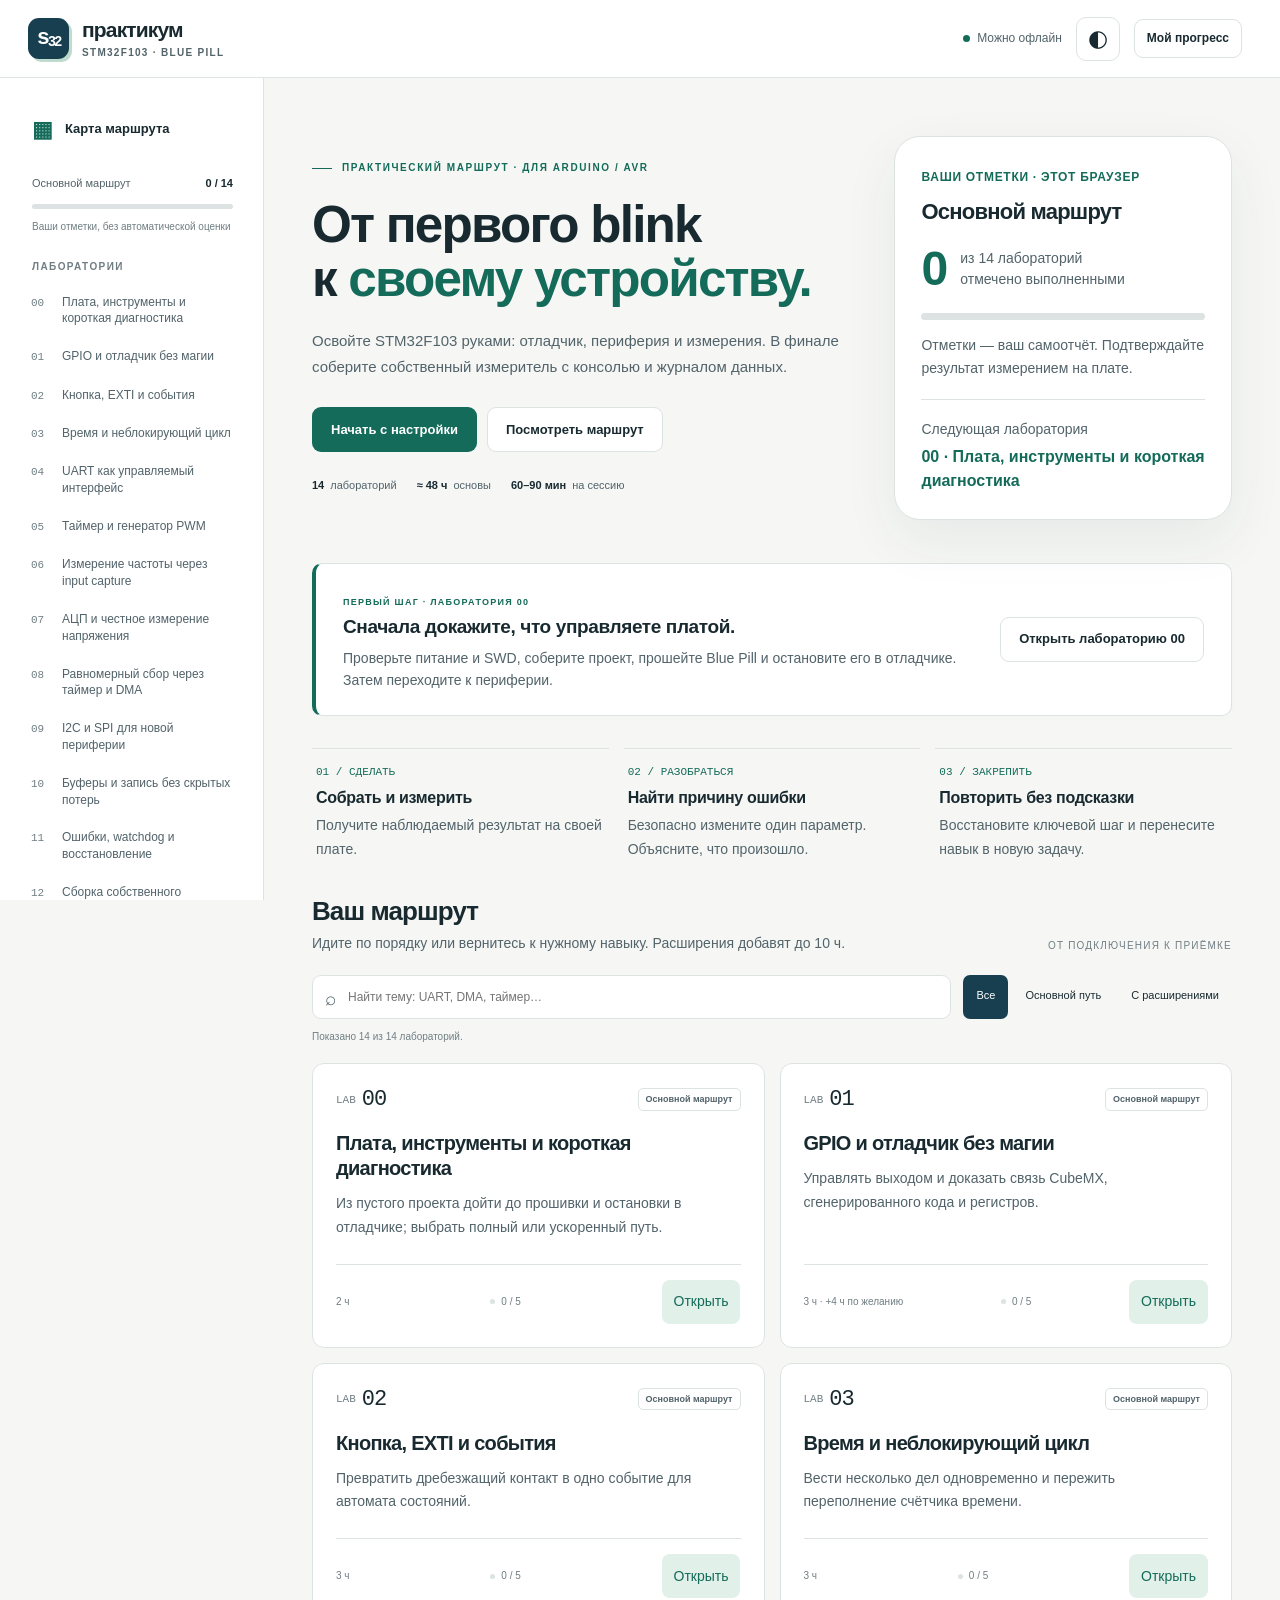
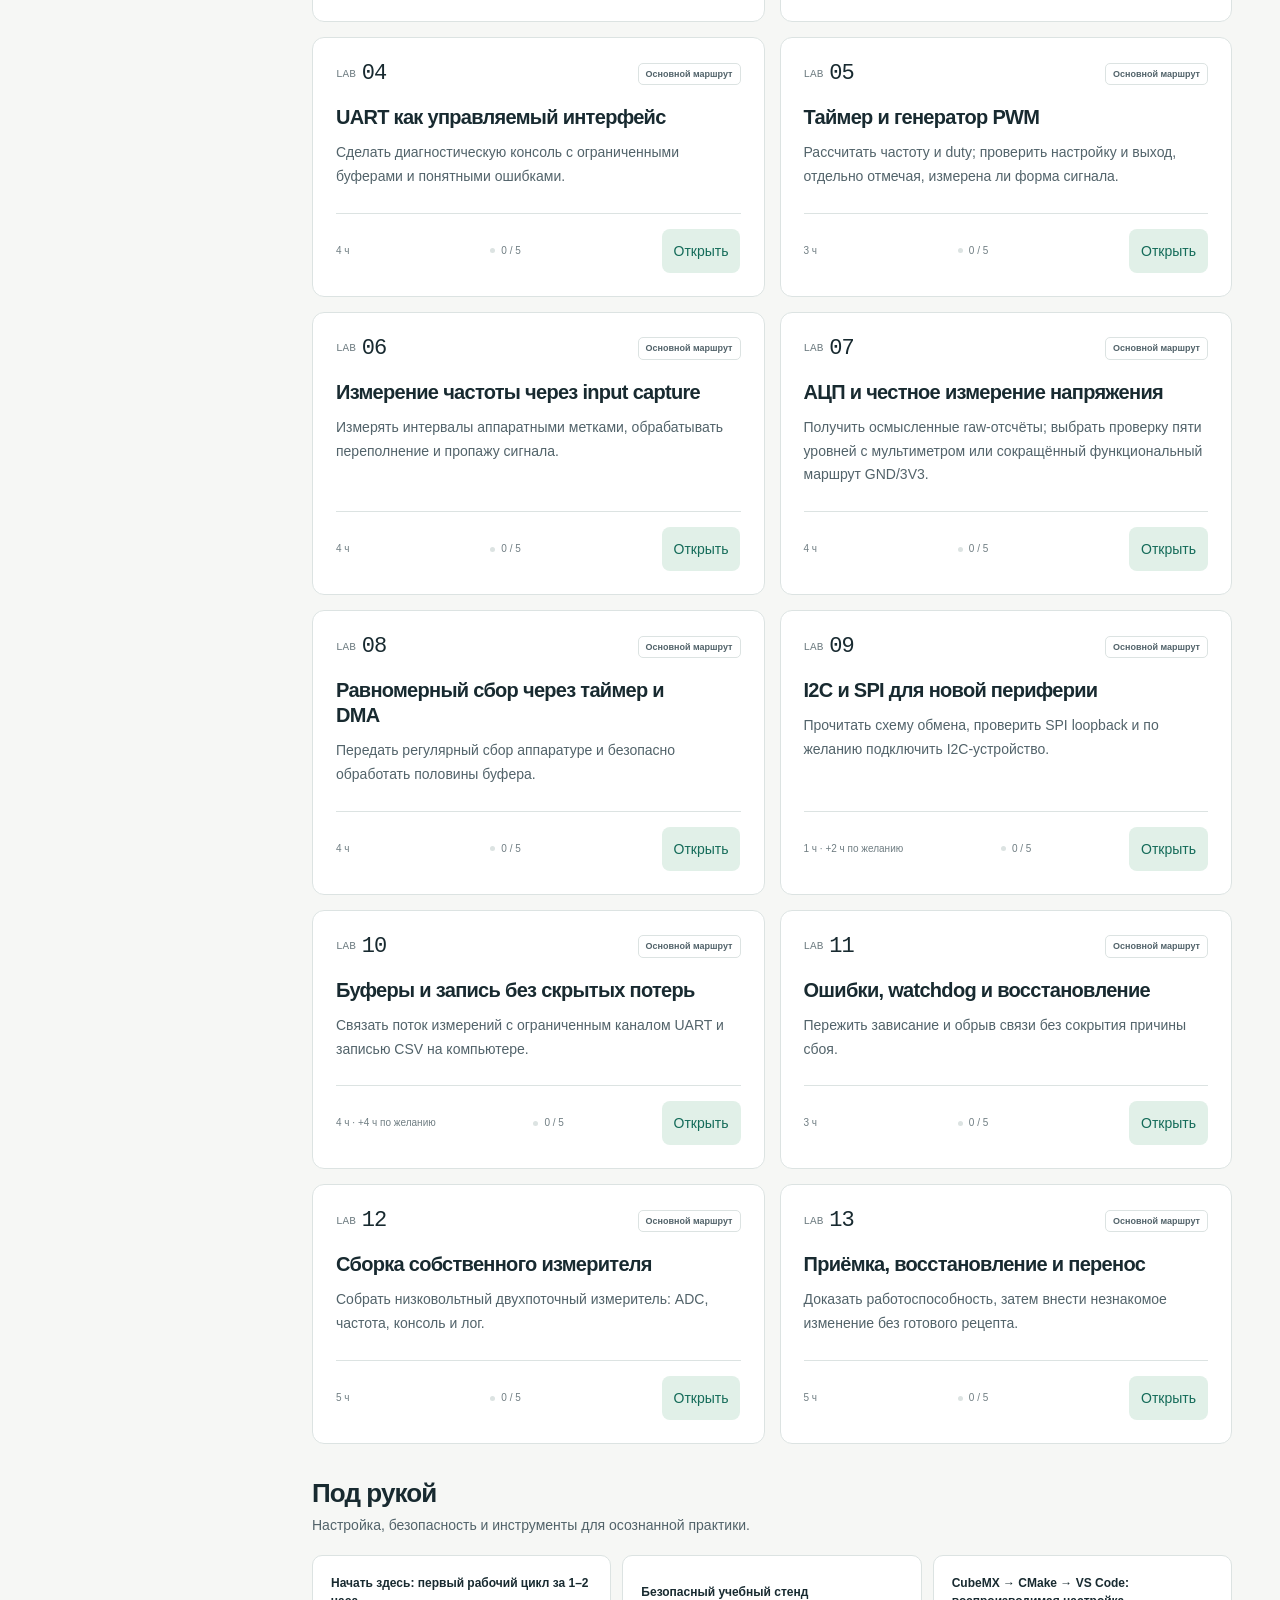
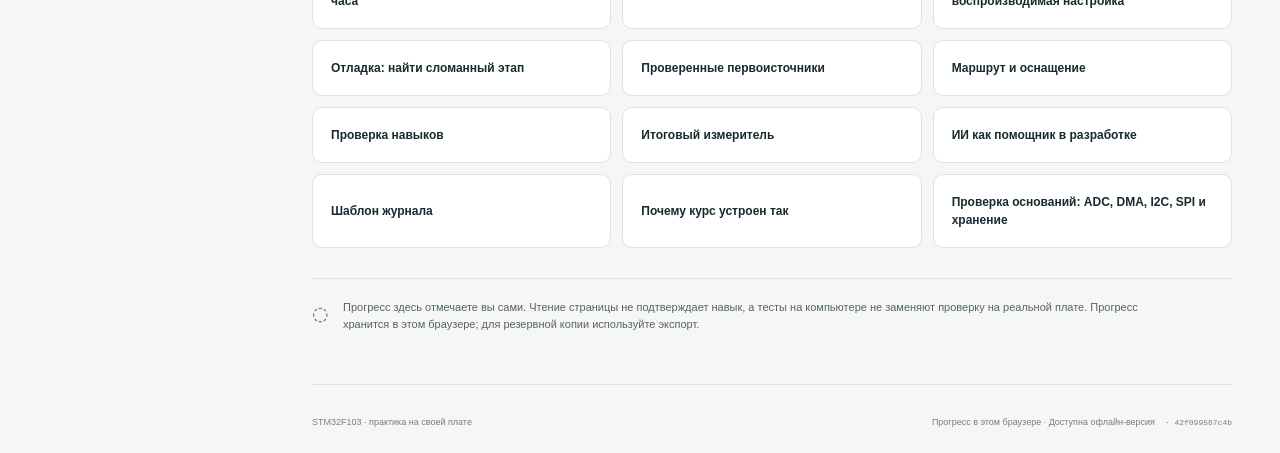
==== commit fabb1495: "Improve practical STM32 course, learning workflow, diagrams and offline reader (reviewed v2)" ====
--- a/index.html
+++ b/index.html
@@ -6,21 +6,511 @@
   <meta name="color-scheme" content="light dark">
   <meta name="description" content="Практический маршрут по STM32F103: от отладки Blue Pill до своего измерителя. Весь учебный текст доступен офлайн.">
   <meta name="referrer" content="no-referrer">
+  <link rel="icon" type="image/svg+xml" href="data:image/svg+xml,%3Csvg%20xmlns%3D%22http%3A%2F%2Fwww.w3.org%2F2000%2Fsvg%22%20viewBox%3D%220%200%2032%2032%22%3E%3Crect%20width%3D%2232%22%20height%3D%2232%22%20rx%3D%227%22%20fill%3D%22%23173f50%22%2F%3E%3Cpath%20d%3D%22M7%2012h8v8h10M7%2016h4m10%200h4%22%20fill%3D%22none%22%20stroke%3D%22%23bfdbcd%22%20stroke-width%3D%223%22%20stroke-linecap%3D%22round%22%20stroke-linejoin%3D%22round%22%2F%3E%3C%2Fsvg%3E">
   <title>STM32F103 на практике</title>
-  <style>:root{color-scheme:light;--paper:#f6f7f5;--surface:#fff;--ink:#182a30;--muted:#52636a;--subtle:#707e83;--line:#dce3e2;--accent:#146b59;--accent-dark:#0c5042;--accent-soft:#e1f0e8;--navy:#173f50;--orange:#ec8b45;--orange-soft:#fff0df;--code:#142b35;--shadow:0 20px 55px #15372c12;--radius:16px;--header:78px;font-family:Inter,-apple-system,BlinkMacSystemFont,"Segoe UI",sans-serif;font-size:16px}
-*{box-sizing:border-box}html{scroll-behavior:smooth;scroll-padding-top:100px}body{margin:0;background:var(--paper);color:var(--ink);line-height:1.6}button,input,select,textarea{font:inherit}button,a,input,select{touch-action:manipulation}a{color:var(--accent);text-underline-offset:3px}button{cursor:pointer}button:disabled{cursor:default;opacity:.7}button,a{-webkit-tap-highlight-color:transparent}a:hover{text-decoration-thickness:2px}button:focus-visible,a:focus-visible,input:focus-visible,select:focus-visible,summary:focus-visible,[tabindex]:focus-visible{outline:3px solid #d48327;outline-offset:4px}button{color:inherit}::selection{background:#b6dfc9;color:#102f27}[hidden]{display:none!important}h1,h2,h3,h4,p{margin-top:0}h1,h2,h3,h4{line-height:1.2;letter-spacing:-.035em}button{border:0}svg{display:block}a,button,p,li,td,th,h1,h2,h3,h4{overflow-wrap:anywhere}.skip-link{position:fixed;z-index:100;top:10px;left:12px;transform:translateY(-160%);padding:12px 18px;border-radius:8px;background:var(--accent);color:white}.skip-link:focus{transform:translateY(0)}.app-header{height:var(--header);position:sticky;top:0;z-index:30;display:flex;align-items:center;justify-content:space-between;padding:0 38px 0 28px;border-bottom:1px solid var(--line);background:var(--surface)}.brand{display:flex;align-items:center;gap:13px;text-decoration:none;color:var(--ink);font-weight:750;font-size:21px;line-height:1.05;letter-spacing:-.04em}.brand-symbol{width:41px;height:41px;background:var(--navy);border-radius:11px;color:#fff;display:flex;align-items:center;justify-content:center;font-family:ui-monospace,monospace;font-size:22px;letter-spacing:-.1em;box-shadow:3px 3px 0 #bfdbcd}.brand-symbol span{font-size:14px;padding-top:7px}.brand-subtitle{display:block;font-size:10px;font-weight:600;letter-spacing:.13em;text-transform:uppercase;color:var(--muted);margin-top:7px}.header-actions{display:flex;align-items:center;gap:14px}.offline-label{font-size:12px;color:var(--muted);display:flex;align-items:center;gap:7px}.offline-label>span{width:7px;height:7px;background:var(--accent);border-radius:50%}.icon-button{display:inline-flex;align-items:center;justify-content:center;flex-shrink:0;min-width:40px;height:40px;border-radius:10px;background:transparent;font-size:23px;border:1px solid var(--line)}.icon-button:hover{background:var(--paper)}.menu-toggle{display:none}.app-layout{display:grid;grid-template-columns:264px minmax(0,1fr);max-width:1800px;margin:auto}.sidebar{border-right:1px solid var(--line);padding:26px 18px 20px 20px;position:sticky;top:var(--header);height:calc(100vh - var(--header));overflow:auto;scrollbar-width:thin;background:var(--surface);font-size:13px}.overview-link{display:flex;align-items:center;gap:12px;text-decoration:none;font-weight:700;color:var(--ink);padding:8px 12px}.overview-link span{font-size:22px;color:var(--accent)}.sidebar-progress{margin:20px 12px 24px}.sidebar-progress>div{display:flex;justify-content:space-between;gap:10px;font-size:11px;color:var(--muted)}.sidebar-progress strong{color:var(--ink);white-space:nowrap}.sidebar-progress p{font-size:10px;color:var(--subtle);margin:5px 0 0}progress{appearance:none;border:0;background:var(--line);height:5px;border-radius:10px;width:100%;overflow:hidden}progress::-webkit-progress-bar{background:var(--line)}progress::-webkit-progress-value{background:var(--accent);border-radius:10px}progress::-moz-progress-bar{background:var(--accent);border-radius:10px}.nav-caption{font-size:10px;font-weight:750;color:var(--subtle);text-transform:uppercase;letter-spacing:.14em;margin:18px 12px 10px}.module-nav{padding:0;margin:0;list-style:none}.module-nav li{margin:3px 0}.module-nav a{display:flex;align-items:baseline;gap:10px;text-decoration:none;color:var(--muted);padding:9px 11px;border-radius:8px;line-height:1.4;font-size:12px}.module-nav a:hover,.resource-nav a:hover{background:var(--paper);color:var(--ink)}.module-nav a[aria-current=page]{background:var(--accent-soft);color:var(--accent-dark);font-weight:650}.nav-number{font-family:ui-monospace,monospace;font-size:11px;color:var(--subtle);min-width:21px}.module-nav .done .nav-number{color:var(--accent);font-size:13px}.nav-optional{font-size:9px;display:block;color:var(--subtle);margin-top:2px}.resource-nav a{display:block;padding:7px 12px;color:var(--muted);text-decoration:none;font-size:12px;border-radius:8px}.resource-nav a[aria-current=page]{color:var(--accent);background:var(--accent-soft)}.sidebar-note{border-top:1px solid var(--line);margin:23px 12px 5px;padding-top:18px;display:flex;gap:10px;color:var(--muted);font-size:11px}.sidebar-note>span{font-size:24px;color:var(--accent)}.sidebar-note p{margin:0}.main-wrap{min-width:0;padding:42px 48px 0}main{max-width:1190px;margin:0 auto;min-height:65vh}main:focus{outline:none}.eyebrow{font-size:10px;letter-spacing:.16em;text-transform:uppercase;font-weight:750;color:var(--accent);display:flex;align-items:center;gap:10px}.eyebrow::before{content:"";display:block;width:20px;height:1px;background:currentColor}.hero{display:grid;grid-template-columns:minmax(0,1.3fr) minmax(240px,.8fr);gap:34px;align-items:center;padding:16px 0 38px}.hero h1{font-size:clamp(38px,4vw,61px);font-weight:750;line-height:1.05;max-width:700px;margin:22px 0}.hero h1 span{color:var(--accent)}.hero-lead{color:var(--muted);max-width:540px;font-size:15px;line-height:1.75;margin-bottom:27px}.hero-meta{display:flex;flex-wrap:wrap;align-items:center;gap:20px;font-size:11px;color:var(--muted);margin:25px 0 0}.hero-meta>span{display:flex;gap:6px;align-items:center}.hero-meta strong{font-weight:650;color:var(--ink)}.hero-art{position:relative;background:#e6ece7;background-image:radial-gradient(#aebfb480 .7px,transparent .7px);background-size:15px 15px;border:1px solid #d9e2da;border-radius:26px;min-height:316px;overflow:hidden;display:flex;align-items:center;justify-content:center}.hero-art::after{content:"";position:absolute;width:180px;height:180px;border:1px solid #bacdc080;border-radius:50%;right:-70px;top:-75px}.board{width:90%;max-width:330px;transform:rotate(-10deg);filter:drop-shadow(8px 15px 10px #173f501e)}.board-label{position:absolute;bottom:17px;left:20px;font-family:ui-monospace,monospace;font-size:9px;color:#435d4d;letter-spacing:.08em}.board-badge{position:absolute;right:15px;top:16px;background:#f9fcf8;padding:5px 9px;border-radius:20px;font-size:9px;font-weight:700;letter-spacing:.08em;color:#315d43}.button{display:inline-flex;align-items:center;justify-content:center;gap:12px;padding:12px 19px;border:1px solid transparent;border-radius:9px;text-decoration:none;font-weight:650;font-size:13px;min-height:45px;line-height:1.4}.button-primary{background:var(--accent);color:#fff}.button-primary:hover{background:var(--accent-dark);text-decoration:none}.button-secondary{background:var(--surface);border-color:var(--line);color:var(--ink)}.button-secondary:hover{border-color:var(--accent);text-decoration:none}.button-plain{background:transparent;color:var(--ink);border-color:var(--line)}.button-small{padding:9px 12px;font-size:12px;min-height:39px}.button-danger{background:transparent;color:#a43b2d;border-color:#d2a39a}.button-danger:hover{background:#fff0ec}.hero-buttons{display:flex;gap:10px;flex-wrap:wrap}.start-strip{display:grid;grid-template-columns:1fr auto;gap:20px;align-items:center;background:var(--surface);border:1px solid var(--line);border-left:4px solid var(--accent);border-radius:10px;padding:23px 27px;margin:5px 0 32px;box-shadow:0 3px 10px #102d1f03}.start-strip h2{font-size:19px;margin:4px 0 8px;letter-spacing:-.02em}.start-strip p{font-size:12px;color:var(--muted);margin:0;max-width:660px}.mini-label{font-size:9px;font-weight:750;letter-spacing:.14em;color:var(--accent);text-transform:uppercase}.section-heading{display:flex;justify-content:space-between;align-items:end;gap:20px;margin:34px 0 18px}.section-heading h2{font-size:26px;margin:0 0 5px}.section-heading p{font-size:12px;color:var(--muted);margin:0}.section-caption{font-size:10px;text-transform:uppercase;letter-spacing:.12em;color:var(--subtle)}.practice-loop{display:grid;grid-template-columns:repeat(3,minmax(0,1fr));gap:15px;margin:0 0 33px}.loop-item{border-top:1px solid var(--line);padding:17px 4px 0}.loop-number{font:11px ui-monospace,monospace;color:var(--accent);display:block;margin-bottom:10px}.loop-item h3{font-size:14px;letter-spacing:-.02em;margin:0 0 7px}.loop-item p{font-size:11px;color:var(--muted);line-height:1.7;margin:0}.filters{display:flex;flex-wrap:wrap;align-items:center;gap:12px;margin:21px 0 20px}.search-box{position:relative;flex:1;min-width:190px}.search-box input{width:100%;border:1px solid var(--line);border-radius:9px;background:var(--surface);padding:11px 14px 11px 35px;color:var(--ink);font-size:12px;min-height:44px}.search-box>span{position:absolute;top:9px;left:13px;color:var(--muted);font-size:19px}.filter-options{border:0;padding:0;margin:0;display:flex;gap:4px}.filter-options label{display:flex;align-items:center;position:relative}.filter-options input{appearance:none;position:absolute;inset:0;width:100%;height:100%;margin:0;border-radius:7px;cursor:pointer;z-index:1}.filter-options span{padding:11px 12px;display:block;font-size:11px;border:1px solid transparent;border-radius:7px;min-height:44px;white-space:nowrap}.filter-options input:checked+span{background:var(--navy);color:white}.filter-options input:hover+span{border-color:var(--line)}.filter-options input:focus-visible{outline-offset:2px}.filter-count{color:var(--subtle);font-size:10px;min-height:18px;margin:-10px 0 16px}.module-grid{display:grid;grid-template-columns:repeat(2,minmax(0,1fr));gap:15px}.module-card{padding:23px;background:var(--surface);border:1px solid var(--line);border-radius:var(--radius);display:flex;flex-direction:column;position:relative;transition:box-shadow .15s,border-color .15s}.module-card:hover{border-color:#a8c7b9;box-shadow:var(--shadow)}.card-top{display:flex;align-items:center;justify-content:space-between;margin-bottom:19px;gap:10px}.module-index{font:11px ui-monospace,monospace;color:var(--subtle);display:flex;gap:6px;align-items:center}.module-index strong{font-size:22px;color:var(--ink);font-weight:500;letter-spacing:-.05em}.track-tag{font-size:9px;font-weight:600;padding:3px 7px;border:1px solid var(--line);border-radius:5px;color:var(--muted)}.track-tag.optional{background:var(--orange-soft);border-color:transparent;color:#794d18}.module-card h3{font-size:20px;line-height:1.25;letter-spacing:-.035em;margin-bottom:11px;max-width:370px}.module-card h3 a{color:var(--ink);text-decoration:none}.module-card h3 a:hover{color:var(--accent)}.module-card>p{font-size:12px;color:var(--muted);margin-bottom:24px;line-height:1.7;flex:1}.card-footer{display:flex;align-items:center;justify-content:space-between;padding-top:15px;border-top:1px solid var(--line);gap:12px;font-size:10px;color:var(--subtle)}.card-footer>span{display:flex;align-items:center;gap:6px}.card-arrow{font-size:18px;color:var(--accent);text-decoration:none;min-width:32px;min-height:32px;display:flex;align-items:center;justify-content:center;border-radius:50%;background:var(--accent-soft)}.status-dot{height:5px;width:5px;border-radius:50%;background:var(--line)}.is-finished .status-dot{background:var(--accent)}.is-finished .card-footer{color:var(--accent)}.empty-results{padding:36px;background:var(--surface);border:1px dashed var(--line);border-radius:12px;text-align:center}.empty-results p{color:var(--muted);font-size:13px}.review-panel{padding:25px;background:var(--orange-soft);border-radius:var(--radius);border:1px solid #eddbc4;margin:28px 0}.review-panel h2{font-size:20px;margin-bottom:8px}.review-panel p{font-size:12px;color:#685944;margin-bottom:14px}.review-panel ul{padding-left:20px;font-size:13px;margin-bottom:0}.review-panel li{margin:6px 0}.resource-grid{display:grid;grid-template-columns:repeat(3,minmax(0,1fr));gap:11px}.resource-card{padding:18px;background:var(--surface);border:1px solid var(--line);border-radius:10px;text-decoration:none;color:var(--ink);font-size:12px;font-weight:600;line-height:1.5;display:flex;justify-content:space-between;align-items:center;gap:15px}.resource-card:hover{border-color:var(--accent);color:var(--accent)}.resource-card span{font-size:18px;color:var(--accent)}.honesty-note{display:flex;gap:14px;margin-top:30px;padding:20px 0;border-top:1px solid var(--line);font-size:11px;color:var(--muted)}.honesty-note>span{font-size:19px}.honesty-note p{margin:0;max-width:810px}.page-footer{font-size:9px;color:var(--subtle);padding:30px 0 22px;max-width:1190px;margin:30px auto 0;border-top:1px solid var(--line);display:flex;justify-content:space-between;gap:16px}.page-footer #build-id{padding-left:5px;font-family:ui-monospace,monospace;font-size:8px}.storage-warning{max-width:1190px;margin:0 auto 22px;background:#fff0df;color:#694719;padding:15px 18px;font-size:12px;border:1px solid #d8b580;border-radius:9px}.breadcrumbs{font-size:11px;color:var(--subtle);display:flex;gap:10px;align-items:center;margin:0 0 20px}.breadcrumbs a{text-decoration:none}.lesson-header{padding:5px 0 25px;max-width:910px}.lesson-header h1{font-size:clamp(30px,3.8vw,46px);margin:17px 0 19px;max-width:900px}.lesson-header>p{color:var(--muted);font-size:15px;max-width:800px;margin-bottom:20px}.lesson-meta{display:flex;gap:12px;align-items:center;flex-wrap:wrap;color:var(--muted);font-size:11px}.lesson-meta .track-tag{font-size:10px}.prerequisites{margin-top:16px;font-size:11px;color:var(--muted)}.prerequisites a{margin-left:6px}.lesson-layout{display:grid;grid-template-columns:minmax(0,1fr) 245px;gap:25px;align-items:start}.lesson-article{min-width:0;background:var(--surface);border:1px solid var(--line);border-radius:var(--radius);padding:32px;overflow:hidden}.lesson-aside{position:sticky;top:calc(var(--header) + 20px);min-width:0}.lesson-summary{padding:20px;background:var(--accent-soft);border:1px solid #b9d8c8;border-radius:12px;margin-bottom:15px}.lesson-summary h2{font-size:14px;margin:0 0 10px}.lesson-summary p,.lesson-summary li{font-size:11px;line-height:1.7;margin:0 0 8px}.lesson-summary ul{padding-left:17px;margin:0}.toc{background:var(--surface);border:1px solid var(--line);border-radius:12px;padding:17px;font-size:11px;margin-bottom:15px}.toc summary{font-weight:650;cursor:pointer}.toc ol{padding-left:17px;margin:13px 0 0;max-height:48vh;overflow:auto;scrollbar-width:thin}.toc li{margin:7px 0;line-height:1.5}.toc a{text-decoration:none;color:var(--muted)}.toc a:hover{color:var(--accent)}.toc .toc-sub{margin-left:10px;font-size:10px}.source-link{font-size:10px;text-align:center;display:block}.article-body{font-size:14px;line-height:1.8;min-width:0}.article-body>:first-child{margin-top:0}.article-body>h2:first-child{display:none}.article-body h2{font-size:28px;margin:37px 0 17px}.article-body h3{font-size:22px;margin:32px 0 16px}.article-body h4{font-size:18px;margin:25px 0 13px}.article-body h5{font-size:15px;margin:22px 0 12px}.article-body p{margin-bottom:17px}.article-body ul,.article-body ol{padding-left:24px;margin:14px 0 22px}.article-body li{padding-left:3px;margin:7px 0}.article-body li>p{margin-bottom:6px}.article-body li>ul,.article-body li>ol{margin:7px 0}.article-body code{font:12px/1.6 ui-monospace,SFMono-Regular,Consolas,monospace;background:var(--paper);border:1px solid var(--line);padding:2px 5px;border-radius:4px;overflow-wrap:anywhere}.code-block{margin:21px 0;border-radius:10px;overflow:hidden;background:var(--code);color:#e4f1f1;max-width:100%}.code-top{display:flex;align-items:center;justify-content:space-between;background:#ffffff09;padding:7px 14px;border-bottom:1px solid #ffffff12;font:10px ui-monospace,monospace;color:#adc6ca;gap:10px}.copy-code{font-family:inherit;font-size:10px;background:transparent;color:#d9e9e8;padding:7px 9px;border:1px solid #66858c;border-radius:5px;min-height:31px}.copy-code:hover{background:#ffffff15}.article-body pre{margin:0;overflow:auto;padding:17px 18px;tab-size:4;max-height:620px;scrollbar-width:thin;line-height:1.65}.article-body pre code{border:0;background:transparent;color:inherit;padding:0;font-size:11px;white-space:pre;word-break:normal;overflow-wrap:normal}.article-body blockquote{border-left:3px solid #d69951;margin:22px 0;padding:15px 20px;background:var(--orange-soft);color:#624b30;font-size:13px}.article-body blockquote p:last-child{margin-bottom:0}.article-body hr{border:0;border-top:1px solid var(--line);margin:32px 0}.article-body img{max-width:100%;height:auto;border-radius:10px}.table-scroll{overflow:auto;max-width:100%;margin:20px 0;scrollbar-width:thin;border:1px solid var(--line);border-radius:8px}.article-body table{border-collapse:collapse;font-size:11px;width:100%;min-width:460px}.article-body th{text-align:left;background:var(--paper);font-weight:650}.article-body td,.article-body th{padding:11px 13px;border-bottom:1px solid var(--line);vertical-align:top}.article-body tr:last-child td{border-bottom:0}.article-body table code{font-size:10px}.source-task{list-style:none;display:flex;gap:9px}.source-task>span{color:var(--accent);font-size:18px}.source-task>div{min-width:0}.learning-check{background:var(--surface);border:1px solid var(--line);border-radius:var(--radius);margin-top:24px;padding:29px 32px}.learning-check h2{font-size:23px;margin-bottom:9px}.learning-check>p{font-size:12px;color:var(--muted);max-width:720px}.checkpoint-list{margin:20px 0;padding:0;border:0}.checkpoint{display:flex;align-items:flex-start;gap:12px;padding:11px 0;font-size:13px;line-height:1.6;cursor:pointer}.checkpoint input{width:18px;height:18px;flex-shrink:0;margin:2px 0 0;accent-color:var(--accent)}.checkpoint input:checked+span{color:var(--accent)}.self-test{margin:15px 0 0;padding:17px;background:var(--accent-soft);border-radius:9px}.self-test small{display:block;color:var(--muted);font-size:11px;font-weight:400;margin-top:4px}.check-note{border-top:1px solid var(--line);padding-top:17px;margin-bottom:0;font-size:11px!important}.module-review{background:var(--paper);border:1px solid var(--line);border-radius:9px;padding:20px;margin-top:20px}.module-review h3{font-size:16px;margin:0 0 10px}.module-review p,.module-review li{font-size:12px;color:var(--muted)}.module-review ul{padding-left:18px}.review-history{font-size:10px;color:var(--muted)}.ai-hint{margin-top:20px;border:1px solid var(--line);border-radius:10px;background:var(--surface);padding:19px 22px}.ai-hint summary{font-size:12px;cursor:pointer;font-weight:600}.ai-hint p{font-size:12px;color:var(--muted);margin:15px 0 0}.lesson-pagination{display:grid;grid-template-columns:1fr 1fr;gap:15px;margin-top:28px}.lesson-pagination a{border:1px solid var(--line);background:var(--surface);border-radius:10px;padding:18px;text-decoration:none;color:var(--ink);font-size:12px;line-height:1.5}.lesson-pagination a:last-child{text-align:right}.lesson-pagination span{font-size:9px;display:block;color:var(--subtle);text-transform:uppercase;letter-spacing:.1em;margin-bottom:8px}.document-layout{display:grid;grid-template-columns:minmax(0,1fr) 235px;gap:25px;align-items:start}.document-layout .lesson-article{padding:35px}.toast{position:fixed;right:24px;bottom:22px;z-index:80;max-width:420px;left:auto;background:var(--ink);color:var(--surface);box-shadow:var(--shadow);padding:13px 20px;border-radius:10px;font-size:12px;opacity:0;pointer-events:none;transform:translateY(10px);transition:.2s}.toast.visible{opacity:1;transform:translateY(0)}dialog{border:1px solid var(--line);border-radius:18px;padding:29px;max-width:560px;width:calc(100% - 32px);color:var(--ink);background:var(--surface);box-shadow:var(--shadow)}dialog::backdrop{background:#112b3699;backdrop-filter:blur(3px)}.dialog-heading{display:flex;align-items:center;justify-content:space-between;gap:20px;margin-bottom:20px}.dialog-heading h2{font-size:27px;margin:0}dialog>p{font-size:13px;color:var(--muted)}.dialog-stats{padding:17px;background:var(--paper);border-radius:9px;font-size:13px;margin:20px 0}.dialog-actions{display:flex;gap:10px;flex-wrap:wrap}.small-text{font-size:11px!important;color:var(--muted);line-height:1.7;margin:13px 0}.reset-row{display:flex;align-items:center;justify-content:space-between;gap:18px;border-top:1px solid var(--line);padding-top:20px;margin-top:24px;font-size:13px}.reset-row p{margin-bottom:0;margin-top:3px}.import-status{font-size:12px;color:var(--accent);margin-top:12px}.import-status.error{color:#a43b2d}.noscript{position:fixed;inset:90px 10%;background:white;color:#183028;z-index:90;padding:30px;overflow:auto}.visually-hidden{position:absolute!important;width:1px;height:1px;padding:0;margin:-1px;overflow:hidden;clip:rect(0,0,0,0);white-space:nowrap;border:0}
-[data-theme=dark]{color-scheme:dark;--paper:#142126;--surface:#1b2c32;--ink:#e3eeee;--muted:#b1c1c3;--subtle:#9baeb2;--line:#3b4e54;--accent:#84cfad;--accent-dark:#b0e8cc;--accent-soft:#25463c;--navy:#244e60;--orange-soft:#3b3023;--code:#101e24;--shadow:0 20px 55px #0002}[data-theme=dark] .button-primary{color:#132d23;background:#91d1b2}[data-theme=dark] .button-primary:hover{background:#b0e8cc}[data-theme=dark] .hero-art{background-color:#b4c3b7}[data-theme=dark] .track-tag.optional,[data-theme=dark] .review-panel p,[data-theme=dark] .article-body blockquote{color:#e7c695}[data-theme=dark] .lesson-summary{border-color:#466f5b}[data-theme=dark] .storage-warning{background:#463822;color:#f5d49e;border-color:#786042}[data-theme=dark] .review-panel{border-color:#725838}[data-theme=dark] .button-danger,[data-theme=dark] .import-status.error{color:#ffb5a8}[data-theme=dark] .button-danger:hover{background:#472c29}[data-theme=dark] .toast{background:#dcece6;color:#183028}
-@media(min-width:1600px){.main-wrap{padding-left:66px;padding-right:66px}.hero{gap:65px}.hero-art{min-height:350px}.module-grid{grid-template-columns:repeat(3,minmax(0,1fr))}.module-card h3{font-size:19px}}
-@media(max-width:1250px){.main-wrap{padding:31px 30px 0}.app-layout{grid-template-columns:230px minmax(0,1fr)}.sidebar{padding-left:12px;padding-right:12px}.hero{gap:22px;grid-template-columns:minmax(0,1.1fr) minmax(220px,.8fr)}.hero h1{font-size:43px}.hero-art{min-height:290px}.lesson-layout,.document-layout{grid-template-columns:minmax(0,1fr)}.lesson-aside{position:static;display:grid;grid-template-columns:1fr 1fr;gap:14px;grid-row:1}.lesson-summary,.toc{margin:0}.source-link{grid-column:1/-1;text-align:left}.toc ol{max-height:190px}.lesson-article,.document-layout .lesson-article{padding:29px}.resource-grid{grid-template-columns:repeat(2,minmax(0,1fr))}}
-@media(max-width:960px){:root{--header:70px}.app-header{padding:0 22px}.app-layout{grid-template-columns:1fr}.sidebar{position:fixed;top:var(--header);left:0;bottom:0;width:285px;height:auto;z-index:25;box-shadow:30px 0 70px #15352640;display:none}.sidebar.is-open{display:block}.menu-toggle{display:inline-flex}.main-wrap{padding:28px 34px 0}.hero{grid-template-columns:1.2fr .8fr}.hero h1{font-size:48px}.hero-art{min-height:310px}.header-actions{gap:10px}.hero-meta{gap:15px}.module-grid{grid-template-columns:repeat(2,minmax(0,1fr))}}
-@media(max-width:650px){:root{--header:66px}.app-header{padding:0 15px}.brand{font-size:18px;gap:10px}.brand-symbol{width:35px;height:35px;font-size:20px;border-radius:9px}.brand-subtitle{font-size:8px;letter-spacing:.11em}.header-actions{gap:6px}.header-actions .offline-label{display:none}.theme-toggle{display:none}.header-actions .button{font-size:10px;min-height:35px;padding:8px}.icon-button{min-width:35px;height:35px;font-size:20px}.main-wrap{padding:25px 20px 0}.hero{display:block;padding-top:7px;padding-bottom:20px}.hero h1{font-size:46px;margin-top:20px;max-width:480px}.hero-lead{font-size:13px;line-height:1.8;max-width:460px;margin-bottom:22px}.hero-art{display:none}.hero-meta{gap:15px;margin-top:22px;font-size:10px}.hero-buttons .button{font-size:11px;padding:12px 14px}.start-strip{padding:20px;grid-template-columns:1fr;gap:16px;margin-bottom:28px}.start-strip h2{font-size:18px}.start-strip p{font-size:11px}.start-strip .button{justify-self:start;font-size:11px}.practice-loop{gap:13px}.loop-number{font-size:10px}.loop-item h3{font-size:12px;line-height:1.4}.loop-item p{font-size:10px}.section-heading{align-items:start;margin-top:28px}.section-heading h2{font-size:24px}.section-heading p{font-size:11px}.section-caption{display:none}.filters{gap:8px}.search-box{flex-basis:100%}.filter-options{flex-wrap:wrap}.filter-options span{font-size:10px;padding:9px 13px;min-height:38px}.module-grid{grid-template-columns:1fr;gap:12px}.module-card{padding:20px}.module-card h3{font-size:22px;max-width:none}.card-top{margin-bottom:16px}.module-card>p{font-size:12px;margin-bottom:20px}.resource-grid{grid-template-columns:1fr}.resource-card{padding:16px;font-size:12px}.page-footer{flex-direction:column;gap:4px;margin-top:22px;padding-top:22px;font-size:8px}.lesson-header h1{font-size:34px;margin-top:14px}.lesson-header>p{font-size:13px}.lesson-meta{font-size:10px;gap:10px}.lesson-aside{grid-template-columns:1fr}.source-link{grid-column:auto}.lesson-summary{padding:18px}.toc{padding:16px}.lesson-article,.document-layout .lesson-article{padding:22px 19px;border-radius:12px}.article-body{font-size:13px;line-height:1.85}.article-body h2{font-size:24px}.article-body h3{font-size:21px}.article-body h4{font-size:17px}.article-body ul,.article-body ol{padding-left:20px}.article-body code{font-size:11px}.article-body pre{padding:15px 13px}.article-body pre code{font-size:10px}.article-body blockquote{padding:14px;font-size:12px}.learning-check{padding:23px 20px}.learning-check h2{font-size:22px}.checkpoint{font-size:12px}.self-test{padding:14px}.lesson-pagination{gap:9px}.lesson-pagination a{padding:15px 12px;font-size:11px}.lesson-pagination span{font-size:8px}.ai-hint{padding:17px 19px}.toast{left:18px;right:18px;bottom:17px;max-width:none;font-size:11px}.storage-warning{font-size:11px;padding:14px}.breadcrumbs{font-size:10px;gap:7px}.review-panel{padding:21px}.review-panel h2{font-size:19px}dialog{padding:23px}.dialog-heading h2{font-size:24px}dialog>p{font-size:12px}.reset-row{font-size:12px}.dialog-actions .button{font-size:12px}.sidebar{width:min(300px,90vw)}}
-@media(max-width:360px){.main-wrap{padding-left:15px;padding-right:15px}.app-header{padding-left:11px;padding-right:11px}.brand{font-size:16px;gap:8px}.brand-symbol{width:31px;height:31px}.brand-subtitle{font-size:7px}.hero h1{font-size:39px}.hero-buttons{gap:8px}.hero-buttons .button{font-size:10px;padding:11px 12px}.hero-meta{font-size:9px;gap:12px}.practice-loop{gap:10px}.loop-item h3{font-size:11px}.loop-item p{font-size:9px}.header-actions .button{font-size:9px;padding:7px}.module-card h3{font-size:21px}.lesson-header h1{font-size:30px}.lesson-article,.document-layout .lesson-article{padding:20px 15px}.learning-check{padding:20px 16px}}
-@media(prefers-reduced-motion:reduce){*{scroll-behavior:auto!important;transition:none!important;animation:none!important}}
-@media print{.app-header,.sidebar,.page-footer,.hero-art,.filters,.progress-open,.lesson-aside,.copy-code,.ai-hint,.lesson-pagination,.toast,.storage-warning{display:none!important}.app-layout,.lesson-layout,.document-layout{display:block}.main-wrap{padding:0}.lesson-article,.learning-check{border:0;padding:0;box-shadow:none}.article-body pre{max-height:none;white-space:pre-wrap;overflow:visible}.article-body pre code{white-space:pre-wrap}.code-block{color:#000;background:#f3f3f3}.code-top{color:#000}.table-scroll{overflow:visible}.article-body table{min-width:0}.learning-check{break-before:page}body{background:#fff;color:#000}.button{color:#000;border:1px solid #aaa;background:transparent}.module-card{break-inside:avoid}.hero h1{font-size:38px}}
-
-.empty-results{grid-column:1/-1}.anchor-target{display:block;position:relative;scroll-margin-top:100px}.review-history{margin-top:16px}.review-history summary{cursor:pointer}.review-history ul{margin-bottom:0}
-
-.article-body .lesson-hint{margin:24px 0;border:1px solid var(--line);border-radius:10px;padding:16px 18px;background:var(--paper)}.lesson-hint>summary{font-weight:650;font-size:12px;cursor:pointer;line-height:1.6}.lesson-hint>div{margin-top:17px}.lesson-hint>div>:last-child{margin-bottom:0}
+  <style>:root{color-scheme:light;--paper:#f6f7f5;--surface:#fff;--ink:#182a30;--muted:#52636a;--subtle:#707e83;--line:#dce3e2;--accent:#146b59;--accent-dark:#0c5042;--accent-soft:#e1f0e8;--navy:#173f50;--orange:#ec8b45;--orange-soft:#fff0df;--code:#142b35;--shadow:0 20px 55px #15372c12;--radius:12px;--header:78px;font-family:-apple-system,BlinkMacSystemFont,"Segoe UI",sans-serif;font-size:16px}
+
+*{box-sizing:border-box}
+html{scroll-behavior:smooth;scroll-padding-top:100px}
+body{margin:0;background:var(--paper);color:var(--ink);line-height:1.6}
+button,input,select,textarea{font:inherit}
+button,a,input,select{touch-action:manipulation}
+a{color:var(--accent);text-underline-offset:3px}
+button{cursor:pointer}
+button:disabled{cursor:default;opacity:.7}
+button,a{-webkit-tap-highlight-color:transparent}
+a:hover{text-decoration-thickness:2px}
+button:focus-visible,a:focus-visible,input:focus-visible,select:focus-visible,summary:focus-visible,[tabindex]:focus-visible{outline:3px solid #d48327;outline-offset:4px}
+button{color:inherit}
+::selection{background:#b6dfc9;color:#102f27}
+[hidden]{display:none!important}
+h1,h2,h3,h4,p{margin-top:0}
+h1,h2,h3,h4{line-height:1.2;letter-spacing:-.035em}
+button{border:0}
+svg{display:block}
+a,button,p,li,td,th,h1,h2,h3,h4{overflow-wrap:anywhere}
+.skip-link{position:fixed;z-index:100;top:10px;left:12px;transform:translateY(-160%);padding:12px 18px;border-radius:8px;background:var(--accent);color:white}
+.skip-link:focus{transform:translateY(0)}
+.app-header{height:var(--header);position:sticky;top:0;z-index:30;display:flex;align-items:center;justify-content:space-between;padding:0 38px 0 28px;border-bottom:1px solid var(--line);background:var(--surface)}
+.brand{display:flex;align-items:center;gap:13px;text-decoration:none;color:var(--ink);font-weight:750;font-size:21px;line-height:1.05;letter-spacing:-.04em}
+.brand-symbol{width:41px;height:41px;background:var(--navy);border-radius:11px;color:#fff;display:flex;align-items:center;justify-content:center;font-family:ui-monospace,monospace;font-size:22px;letter-spacing:-.1em;box-shadow:3px 3px 0 #bfdbcd}
+.brand-symbol span{font-size:14px;padding-top:7px}
+.brand-subtitle{display:block;font-size:10px;font-weight:600;letter-spacing:.13em;text-transform:uppercase;color:var(--muted);margin-top:7px}
+.header-actions{display:flex;align-items:center;gap:14px}
+.offline-label{font-size:12px;color:var(--muted);display:flex;align-items:center;gap:7px}
+.offline-label>span{width:7px;height:7px;background:var(--accent);border-radius:50%}
+.icon-button{display:inline-flex;align-items:center;justify-content:center;flex-shrink:0;min-width:44px;height:44px;border-radius:10px;background:transparent;font-size:23px;border:1px solid var(--line)}
+.icon-button:hover{background:var(--paper)}
+.menu-toggle{display:none}
+.app-layout{display:grid;grid-template-columns:264px minmax(0,1fr);max-width:1800px;margin:auto}
+.sidebar{border-right:1px solid var(--line);padding:26px 18px 20px 20px;position:sticky;top:var(--header);height:calc(100vh - var(--header));overflow:auto;scrollbar-width:thin;background:var(--surface);font-size:13px}
+.overview-link{display:flex;align-items:center;gap:12px;text-decoration:none;font-weight:700;color:var(--ink);padding:8px 12px}
+.overview-link span{font-size:22px;color:var(--accent)}
+.sidebar-progress{margin:20px 12px 24px}
+.sidebar-progress>div{display:flex;justify-content:space-between;gap:10px;font-size:11px;color:var(--muted)}
+.sidebar-progress strong{color:var(--ink);white-space:nowrap}
+.sidebar-progress p{font-size:10px;color:var(--subtle);margin:5px 0 0}
+progress{appearance:none;border:0;background:var(--line);height:5px;border-radius:10px;width:100%;overflow:hidden}
+progress::-webkit-progress-bar{background:var(--line)}
+progress::-webkit-progress-value{background:var(--accent);border-radius:10px}
+progress::-moz-progress-bar{background:var(--accent);border-radius:10px}
+.nav-caption{font-size:10px;font-weight:750;color:var(--subtle);text-transform:uppercase;letter-spacing:.14em;margin:18px 12px 10px}
+.module-nav{padding:0;margin:0;list-style:none}
+.module-nav li{margin:3px 0}
+.module-nav a{display:flex;align-items:baseline;gap:10px;text-decoration:none;color:var(--muted);padding:9px 11px;border-radius:8px;line-height:1.4;font-size:12px}
+.module-nav a:hover,.resource-nav a:hover{background:var(--paper);color:var(--ink)}
+.module-nav a[aria-current=page]{background:var(--accent-soft);color:var(--accent-dark);font-weight:650}
+.nav-number{font-family:ui-monospace,monospace;font-size:11px;color:var(--subtle);min-width:21px}
+.module-nav .done .nav-number{color:var(--accent);font-size:13px}
+.nav-optional{font-size:9px;display:block;color:var(--subtle);margin-top:2px}
+.resource-nav a{display:block;padding:7px 12px;color:var(--muted);text-decoration:none;font-size:12px;border-radius:8px}
+.resource-nav a[aria-current=page]{color:var(--accent);background:var(--accent-soft)}
+.sidebar-note{border-top:1px solid var(--line);margin:23px 12px 5px;padding-top:18px;display:flex;gap:10px;color:var(--muted);font-size:12px}
+.sidebar-note>span{font-size:24px;color:var(--accent)}
+.sidebar-note p{margin:0}
+.main-wrap{min-width:0;padding:42px 48px 0}
+main{max-width:1190px;margin:0 auto;min-height:65vh}
+main:focus{outline:none}
+.eyebrow{font-size:10px;letter-spacing:.16em;text-transform:uppercase;font-weight:750;color:var(--accent);display:flex;align-items:center;gap:10px}
+.eyebrow::before{content:"";display:block;width:20px;height:1px;background:currentColor}
+.hero{display:grid;grid-template-columns:minmax(0,1.3fr) minmax(240px,.8fr);gap:34px;align-items:center;padding:16px 0 38px}
+.hero h1{font-size:clamp(38px,4vw,61px);font-weight:750;line-height:1.05;max-width:700px;margin:22px 0}
+.hero h1 span{color:var(--accent)}
+.hero-lead{color:var(--muted);max-width:540px;font-size:15px;line-height:1.75;margin-bottom:27px}
+.hero-meta{display:flex;flex-wrap:wrap;align-items:center;gap:20px;font-size:11px;color:var(--muted);margin:25px 0 0}
+.hero-meta>span{display:flex;gap:6px;align-items:center}
+.hero-meta strong{font-weight:650;color:var(--ink)}
+.learning-summary{background:var(--surface);border:1px solid var(--line);border-radius:26px;min-height:316px;padding:26px;box-shadow:var(--shadow)}
+.learning-summary .mini-label{font-size:.75rem;color:var(--accent);letter-spacing:.06em}
+.learning-summary h2{font-size:1.375rem;margin:10px 0 20px}
+.learning-count{display:flex;align-items:center;gap:14px;line-height:1.5}
+.learning-count strong{font-size:3rem;font-weight:700;line-height:1;color:var(--accent);letter-spacing:-.04em}
+.learning-count span{font-size:.875rem;color:var(--muted)}
+.learning-summary progress{height:7px;margin:20px 0 10px}
+.learning-evidence{font-size:.875rem;line-height:1.6;color:var(--muted);margin-bottom:20px}
+.learning-next{padding-top:18px;border-top:1px solid var(--line)}
+.learning-next span{display:block;font-size:.875rem;color:var(--muted);margin-bottom:4px}
+.learning-next a{display:block;font-size:1rem;font-weight:650;line-height:1.5;text-decoration:none}
+.learning-next a:hover{text-decoration:underline}
+.learning-reviews{display:inline-block;font-size:.875rem;margin-top:14px}
+.button{display:inline-flex;align-items:center;justify-content:center;gap:12px;padding:12px 18px;border:1px solid transparent;border-radius:9px;text-decoration:none;font-weight:650;font-size:13px;min-height:45px;line-height:1.4}
+.button-primary{background:var(--accent);color:#fff}
+.button-primary:hover{background:var(--accent-dark);text-decoration:none}
+.button-secondary{background:var(--surface);border-color:var(--line);color:var(--ink)}
+.button-secondary:hover{border-color:var(--accent);text-decoration:none}
+.button-plain{background:transparent;color:var(--ink);border-color:var(--line)}
+.button-small{padding:9px 12px;font-size:12px;min-height:39px}
+.button-danger{background:transparent;color:#a43b2d;border-color:#d2a39a}
+.button-danger:hover{background:#fff0ec}
+.hero-buttons{display:flex;gap:10px;flex-wrap:wrap}
+.start-strip{display:grid;grid-template-columns:1fr auto;gap:20px;align-items:center;background:var(--surface);border:1px solid var(--line);border-left:4px solid var(--accent);border-radius:10px;padding:23px 27px;margin:5px 0 32px;box-shadow:0 3px 10px #102d1f03}
+.start-strip h2{font-size:19px;margin:4px 0 8px;letter-spacing:-.02em}
+.start-strip p{font-size:14px;color:var(--muted);margin:0;max-width:660px}
+.mini-label{font-size:9px;font-weight:750;letter-spacing:.14em;color:var(--accent);text-transform:uppercase}
+.section-heading{display:flex;justify-content:space-between;align-items:end;gap:20px;margin:34px 0 18px}
+.section-heading h2{font-size:26px;margin:0 0 5px}
+.section-heading p{font-size:14px;color:var(--muted);margin:0}
+.section-caption{font-size:10px;text-transform:uppercase;letter-spacing:.12em;color:var(--subtle)}
+.practice-loop{display:grid;grid-template-columns:repeat(3,minmax(0,1fr));gap:15px;margin:0 0 33px}
+.loop-item{border-top:1px solid var(--line);padding:17px 4px 0}
+.loop-number{font:11px ui-monospace,monospace;color:var(--accent);display:block;margin-bottom:10px}
+.loop-item h3{font-size:16px;letter-spacing:-.02em;margin:0 0 7px}
+.loop-item p{font-size:14px;color:var(--muted);line-height:1.7;margin:0}
+.filters{display:flex;flex-wrap:wrap;align-items:center;gap:12px;margin:21px 0 20px}
+.search-box{position:relative;flex:1;min-width:190px}
+.search-box input{width:100%;border:1px solid var(--line);border-radius:9px;background:var(--surface);padding:11px 14px 11px 35px;color:var(--ink);font-size:12px;min-height:44px}
+.search-box>span{position:absolute;top:9px;left:13px;color:var(--muted);font-size:19px}
+.filter-options{border:0;padding:0;margin:0;display:flex;gap:4px}
+.filter-options label{display:flex;align-items:center;position:relative}
+.filter-options input{appearance:none;position:absolute;inset:0;width:100%;height:100%;margin:0;border-radius:7px;cursor:pointer;z-index:1}
+.filter-options span{padding:11px 12px;display:block;font-size:11px;border:1px solid transparent;border-radius:7px;min-height:44px;white-space:nowrap}
+.filter-options input:checked+span{background:var(--navy);color:white}
+.filter-options input:hover+span{border-color:var(--line)}
+.filter-options input:focus-visible{outline-offset:2px}
+.filter-count{color:var(--subtle);font-size:10px;min-height:18px;margin:-10px 0 16px}
+.module-grid{display:grid;grid-template-columns:repeat(2,minmax(0,1fr));gap:15px}
+.module-card{padding:23px;background:var(--surface);border:1px solid var(--line);border-radius:var(--radius);display:flex;flex-direction:column;position:relative;transition:box-shadow .15s,border-color .15s}
+.module-card:hover{border-color:#a8c7b9;box-shadow:var(--shadow)}
+.card-top{display:flex;align-items:center;justify-content:space-between;margin-bottom:19px;gap:10px}
+.module-index{font:11px ui-monospace,monospace;color:var(--subtle);display:flex;gap:6px;align-items:center}
+.module-index strong{font-size:22px;color:var(--ink);font-weight:500;letter-spacing:-.05em}
+.track-tag{font-size:9px;font-weight:600;padding:3px 7px;border:1px solid var(--line);border-radius:5px;color:var(--muted)}
+.track-tag.optional{background:var(--orange-soft);border-color:transparent;color:#794d18}
+.module-card h3{font-size:20px;line-height:1.25;letter-spacing:-.035em;margin-bottom:11px;max-width:370px}
+.module-card h3 a{color:var(--ink);text-decoration:none}
+.module-card h3 a:hover{color:var(--accent)}
+.module-card>p{font-size:14px;color:var(--muted);margin-bottom:24px;line-height:1.7;flex:1}
+.card-footer{display:flex;flex-wrap:wrap;align-items:center;justify-content:space-between;padding-top:15px;border-top:1px solid var(--line);gap:12px;font-size:10px;color:var(--subtle)}
+.card-footer>span{display:flex;align-items:center;gap:6px}
+.card-open{flex-shrink:0;font-size:.875rem;color:var(--accent);text-decoration:none;min-height:44px;padding:8px 12px;display:flex;align-items:center;justify-content:center;border-radius:8px;background:var(--accent-soft)}
+.status-dot{height:5px;width:5px;border-radius:50%;background:var(--line)}
+.is-finished .status-dot{background:var(--accent)}
+.is-finished .card-footer{color:var(--accent)}
+.empty-results{padding:36px;background:var(--surface);border:1px dashed var(--line);border-radius:12px;text-align:center}
+.empty-results p{color:var(--muted);font-size:13px}
+.review-panel{padding:25px;background:var(--orange-soft);border-radius:var(--radius);border:1px solid #eddbc4;margin:28px 0}
+.review-panel h2{font-size:20px;margin-bottom:8px}
+.review-panel p{font-size:12px;color:#685944;margin-bottom:14px}
+.review-panel ul{padding-left:20px;font-size:13px;margin-bottom:0}
+.review-panel li{margin:6px 0}
+.resource-grid{display:grid;grid-template-columns:repeat(3,minmax(0,1fr));gap:11px}
+.resource-card{padding:18px;background:var(--surface);border:1px solid var(--line);border-radius:10px;text-decoration:none;color:var(--ink);font-size:12px;font-weight:600;line-height:1.5;display:flex;justify-content:space-between;align-items:center;gap:15px}
+.resource-card:hover{border-color:var(--accent);color:var(--accent)}
+.resource-card span{font-size:18px;color:var(--accent)}
+.honesty-note{display:flex;gap:14px;margin-top:30px;padding:20px 0;border-top:1px solid var(--line);font-size:11px;color:var(--muted)}
+.honesty-note>span{font-size:19px}
+.honesty-note p{margin:0;max-width:810px}
+.page-footer{font-size:9px;color:var(--subtle);padding:30px 0 22px;max-width:1190px;margin:30px auto 0;border-top:1px solid var(--line);display:flex;justify-content:space-between;gap:16px}
+.page-footer #build-id{padding-left:5px;font-family:ui-monospace,monospace;font-size:8px}
+.storage-warning{max-width:1190px;margin:0 auto 22px;background:#fff0df;color:#694719;padding:15px 18px;font-size:12px;border:1px solid #d8b580;border-radius:9px}
+.breadcrumbs{font-size:11px;color:var(--subtle);display:flex;gap:10px;align-items:center;margin:0 0 20px}
+.breadcrumbs a{text-decoration:none}
+.lesson-header{padding:5px 0 25px;max-width:910px}
+.lesson-header h1{font-size:clamp(30px,3.8vw,46px);margin:17px 0 19px;max-width:900px}
+.lesson-header>p{color:var(--muted);font-size:15px;max-width:800px;margin-bottom:20px}
+.lesson-meta{display:flex;gap:12px;align-items:center;flex-wrap:wrap;color:var(--muted);font-size:11px}
+.lesson-meta .track-tag{font-size:10px}
+.prerequisites{margin-top:16px;font-size:11px;color:var(--muted)}
+.prerequisites a{margin-left:6px}
+.lesson-layout{display:grid;grid-template-columns:minmax(0,1fr) 245px;gap:25px;align-items:start}
+.lesson-article{grid-column:1;grid-row:1;min-width:0;background:var(--surface);border:1px solid var(--line);border-radius:var(--radius);padding:32px;overflow:hidden}
+.lesson-aside{grid-column:2;grid-row:1;position:sticky;top:calc(var(--header) + 20px);min-width:0}
+.lesson-summary{padding:20px;background:var(--accent-soft);border:1px solid #b9d8c8;border-radius:12px;margin-bottom:15px}
+.lesson-summary h2{font-size:14px;margin:0 0 10px}
+.lesson-summary p,.lesson-summary li{font-size:14px;line-height:1.7;margin:0 0 8px}
+.lesson-summary ul{padding-left:17px;margin:0}
+.toc{background:var(--surface);border:1px solid var(--line);border-radius:12px;padding:17px;font-size:13px;margin-bottom:15px}
+.toc summary{font-weight:650;cursor:pointer}
+.toc ol{padding-left:17px;margin:13px 0 0;max-height:48vh;overflow:auto;scrollbar-width:thin}
+.toc li{margin:7px 0;line-height:1.5}
+.toc a{text-decoration:none;color:var(--muted)}
+.toc a:hover{color:var(--accent)}
+.toc .toc-sub{margin-left:10px;font-size:12px}
+.source-link{font-size:12px;text-align:center;display:block}
+.article-body{font-size:16px;line-height:1.8;min-width:0}
+.article-body>:first-child{margin-top:0}
+.article-body h2{font-size:28px;margin:37px 0 17px}
+.article-body h3{font-size:22px;margin:32px 0 16px}
+.article-body h4{font-size:18px;margin:25px 0 13px}
+.article-body h5{font-size:15px;margin:22px 0 12px}
+.article-body p{margin-bottom:17px}
+.article-body ul,.article-body ol{padding-left:24px;margin:14px 0 22px}
+.article-body li{padding-left:3px;margin:7px 0}
+.article-body li>p{margin-bottom:6px}
+.article-body li>ul,.article-body li>ol{margin:7px 0}
+.article-body code{font:14px/1.6 ui-monospace,SFMono-Regular,Consolas,monospace;background:var(--paper);border:1px solid var(--line);padding:2px 5px;border-radius:4px;overflow-wrap:anywhere}
+.code-block{margin:21px 0;border-radius:10px;overflow:hidden;background:var(--code);color:#e4f1f1;max-width:100%}
+.code-top{display:flex;align-items:center;justify-content:space-between;background:#ffffff09;padding:7px 14px;border-bottom:1px solid #ffffff12;font:10px ui-monospace,monospace;color:#adc6ca;gap:10px}
+.copy-code,.wrap-code{font-family:inherit;font-size:12px;background:transparent;color:#d9e9e8;padding:7px 9px;border:1px solid #66858c;border-radius:5px;min-height:44px}
+.copy-code:hover,.wrap-code:hover{background:#ffffff15}
+.article-body pre{margin:0;overflow:auto;padding:17px 18px;tab-size:4;max-height:620px;scrollbar-width:thin;line-height:1.65}
+.article-body pre code{border:0;background:transparent;color:inherit;padding:0;font-size:13px;white-space:pre;word-break:normal;overflow-wrap:normal}
+.article-body blockquote{border-left:3px solid #d69951;margin:22px 0;padding:15px 20px;background:var(--orange-soft);color:#624b30;font-size:15px}
+.article-body blockquote p:last-child{margin-bottom:0}
+.article-body hr{border:0;border-top:1px solid var(--line);margin:32px 0}
+.article-body img{max-width:100%;height:auto;border-radius:10px}
+.table-scroll{overflow:auto;max-width:100%;margin:20px 0;scrollbar-width:thin;border:1px solid var(--line);border-radius:8px}
+.article-body table{border-collapse:collapse;font-size:14px;width:100%;min-width:460px}
+.article-body th{text-align:left;background:var(--paper);font-weight:650}
+.article-body td,.article-body th{padding:11px 13px;border-bottom:1px solid var(--line);vertical-align:top}
+.article-body tr:last-child td{border-bottom:0}
+.article-body table code{font-size:13px}
+.source-task{list-style:none;display:flex;gap:9px}
+.source-task>span{color:var(--accent);font-size:18px}
+.source-task>div{min-width:0}
+.learning-check{background:var(--surface);border:1px solid var(--line);border-radius:var(--radius);margin-top:24px;padding:29px 32px}
+.learning-check h2{font-size:23px;margin-bottom:9px}
+.learning-check>p{font-size:14px;color:var(--muted);max-width:720px}
+.checkpoint-list{margin:20px 0;padding:0;border:0}
+.checkpoint{display:flex;align-items:flex-start;gap:12px;padding:13px 0;font-size:15px;line-height:1.6;cursor:pointer}
+.checkpoint input{width:18px;height:18px;flex-shrink:0;margin:2px 0 0;accent-color:var(--accent)}
+.checkpoint input:checked+span{color:var(--accent)}
+.self-test{margin:15px 0 0;padding:17px;background:var(--accent-soft);border-radius:9px}
+.self-test small{display:block;color:var(--muted);font-size:13px;font-weight:400;margin-top:4px}
+.check-note{border-top:1px solid var(--line);padding-top:17px;margin-bottom:0;font-size:13px!important}
+.module-review{background:var(--paper);border:1px solid var(--line);border-radius:9px;padding:20px;margin-top:20px}
+.module-review h3{font-size:16px;margin:0 0 10px}
+.module-review p,.module-review li{font-size:14px;color:var(--muted)}
+.module-review ul{padding-left:18px}
+.review-history{font-size:13px;color:var(--muted)}
+.ai-hint{margin-top:20px;border:1px solid var(--line);border-radius:10px;background:var(--surface);padding:19px 22px}
+.ai-hint summary{font-size:14px;cursor:pointer;font-weight:600}
+.ai-hint p{font-size:14px;color:var(--muted);margin:15px 0 0}
+.lesson-pagination{display:grid;grid-template-columns:1fr 1fr;gap:15px;margin-top:28px}
+.lesson-pagination a{border:1px solid var(--line);background:var(--surface);border-radius:10px;padding:18px;text-decoration:none;color:var(--ink);font-size:12px;line-height:1.5}
+.lesson-pagination a:last-child{text-align:right}
+.lesson-pagination span{font-size:9px;display:block;color:var(--subtle);text-transform:uppercase;letter-spacing:.1em;margin-bottom:8px}
+.document-layout{display:grid;grid-template-columns:minmax(0,1fr) 235px;gap:25px;align-items:start}
+.document-layout .lesson-article{padding:35px}
+.toast{position:fixed;right:24px;bottom:22px;z-index:80;max-width:420px;left:auto;background:var(--ink);color:var(--surface);box-shadow:var(--shadow);padding:13px 20px;border-radius:10px;font-size:12px;opacity:0;pointer-events:none;transform:translateY(10px);transition:.2s}
+.toast.visible{opacity:1;transform:translateY(0)}
+dialog{border:1px solid var(--line);border-radius:18px;padding:29px;max-width:560px;width:calc(100% - 32px);color:var(--ink);background:var(--surface);box-shadow:var(--shadow)}
+dialog::backdrop{background:#112b3699;backdrop-filter:blur(3px)}
+.dialog-heading{display:flex;align-items:center;justify-content:space-between;gap:20px;margin-bottom:20px}
+.dialog-heading h2{font-size:27px;margin:0}
+dialog>p{font-size:13px;color:var(--muted)}
+.dialog-stats{padding:17px;background:var(--paper);border-radius:9px;font-size:13px;margin:20px 0}
+.dialog-actions{display:flex;gap:10px;flex-wrap:wrap}
+.small-text{font-size:13px!important;color:var(--muted);line-height:1.7;margin:13px 0}
+.progress-options{margin-top:18px}
+.reset-row{display:flex;align-items:center;justify-content:space-between;gap:18px;border-top:1px solid var(--line);padding-top:20px;margin-top:24px;font-size:13px}
+.reset-row p{margin-bottom:0;margin-top:3px}
+.import-status{font-size:12px;color:var(--accent);margin-top:12px}
+.import-status.error{color:#a43b2d}
+.noscript{position:fixed;inset:90px 10%;background:white;color:#183028;z-index:90;padding:30px;overflow:auto}
+.visually-hidden{position:absolute!important;width:1px;height:1px;padding:0;margin:-1px;overflow:hidden;clip:rect(0,0,0,0);white-space:nowrap;border:0}
+
+/* Reading and practice controls. No runtime font or icon dependencies. */
+.article-body > p,.article-body > ul,.article-body > ol,.article-body > blockquote{max-width:75ch}
+
+.article-body h2,.article-body h3,.article-body h4,.learning-check{scroll-margin-top:calc(var(--header) + 20px)}
+
+.article-body h2{font-size:26px;letter-spacing:-.025em}
+
+.article-body h3{font-size:21px;letter-spacing:-.02em}
+
+.article-body h4{font-size:18px;letter-spacing:-.01em}
+
+.code-top{flex-wrap:wrap;font-size:12px;padding:8px 12px}
+
+.code-actions{display:flex;gap:8px;flex-wrap:wrap;margin-left:auto}
+
+.wrap-code[aria-pressed=true]{background:#d2e8dd;color:#183c30;border-color:#d2e8dd}
+
+.code-block.is-wrapped pre code{white-space:pre-wrap;overflow-wrap:anywhere;word-break:normal}
+
+.article-body pre:focus-visible{outline-offset:-4px}
+
+.lesson-actions{display:flex;flex-wrap:wrap;gap:6px;margin:0 0 22px;padding:5px;border:1px solid var(--line);border-radius:10px;background:var(--surface)}
+
+.lesson-actions a{display:flex;align-items:center;justify-content:center;gap:8px;min-height:44px;padding:10px 15px;border-radius:7px;text-decoration:none;font-size:13px;color:var(--muted)}
+
+.lesson-actions a[aria-current=page]{background:var(--accent-soft);color:var(--accent-dark);font-weight:650}
+
+.lesson-actions a:last-child{margin-left:auto}
+
+.lesson-actions a:hover{background:var(--paper);color:var(--ink)}
+
+.recall-panel{padding:32px;background:var(--surface);border:1px solid var(--line);border-top:3px solid var(--accent);border-radius:var(--radius);max-width:850px;margin:0 auto}
+
+.recall-panel h2{font-size:30px;margin:12px 0 18px}
+
+.recall-panel>p{font-size:16px;max-width:70ch;color:var(--muted)}
+
+.recall-prompts{padding-left:25px;margin:26px 0;font-size:17px}
+
+.recall-prompts li{padding-left:7px;margin:18px 0;line-height:1.7}
+
+.recall-prompts li::marker{color:var(--accent);font:14px ui-monospace,monospace}
+
+.recall-compare{background:var(--paper);border-radius:9px;padding:20px;margin:25px 0}
+
+.recall-compare h3{font-size:17px;margin:0 0 10px}
+
+.recall-compare p{font-size:14px;margin:0;color:var(--muted)}
+
+.recall-panel .recall-note{font-size:13px;margin:18px 0 0}
+
+.storage-status{border-left:3px solid var(--accent);padding-left:13px;font-size:13px;color:var(--muted)}
+
+.storage-status[data-state=temporary]{border-color:var(--orange)}
+
+.toc summary,.lesson-hint>summary{min-height:32px}
+
+@media(max-width:650px){.lesson-actions a{padding:9px 12px;flex:1 1 auto}
+.lesson-actions a:last-child{flex-basis:100%;margin-left:0;border-top:1px solid var(--line);border-radius:0}
+.recall-panel{padding:24px 20px}
+.recall-panel h2{font-size:26px}
+.recall-prompts{font-size:16px}
+.code-top{padding:8px 10px}
+.code-actions{gap:5px}
+.copy-code,.wrap-code{font-size:11px;padding:6px}
+.lesson-article,.document-layout .lesson-article{border-left:0;border-right:0;border-radius:0}
+}
+
+@media print{.lesson-actions{display:none!important}
+.recall-panel{border:0;padding:0}
+.code-actions{display:none}
+}
+
+[data-theme=dark]{color-scheme:dark;--paper:#142126;--surface:#1b2c32;--ink:#e3eeee;--muted:#b1c1c3;--subtle:#9baeb2;--line:#3b4e54;--accent:#84cfad;--accent-dark:#b0e8cc;--accent-soft:#25463c;--navy:#244e60;--orange-soft:#3b3023;--code:#101e24;--shadow:0 20px 55px #0002}
+[data-theme=dark] .button-primary{color:#132d23;background:#91d1b2}
+[data-theme=dark] .button-primary:hover{background:#b0e8cc}
+[data-theme=dark] .track-tag.optional,[data-theme=dark] .review-panel p,[data-theme=dark] .article-body blockquote{color:#e7c695}
+[data-theme=dark] .lesson-summary{border-color:#466f5b}
+[data-theme=dark] .storage-warning{background:#463822;color:#f5d49e;border-color:#786042}
+[data-theme=dark] .review-panel{border-color:#725838}
+[data-theme=dark] .button-danger,[data-theme=dark] .import-status.error{color:#ffb5a8}
+[data-theme=dark] .button-danger:hover{background:#472c29}
+[data-theme=dark] .toast{background:#dcece6;color:#183028}
+
+@media(min-width:1600px){.main-wrap{padding-left:66px;padding-right:66px}
+.hero{gap:65px}
+.learning-summary{min-height:350px}
+.module-grid{grid-template-columns:repeat(3,minmax(0,1fr))}
+.module-card h3{font-size:19px}
+}
+
+@media(max-width:1250px){.main-wrap{padding:31px 30px 0}
+.app-layout{grid-template-columns:230px minmax(0,1fr)}
+.sidebar{padding-left:12px;padding-right:12px}
+.hero{gap:22px;grid-template-columns:minmax(0,1.1fr) minmax(220px,.8fr)}
+.hero h1{font-size:43px}
+.learning-summary{min-height:290px}
+.lesson-layout,.document-layout{grid-template-columns:minmax(0,1fr)}
+.lesson-aside{grid-column:1;grid-row:1;position:static;display:grid;grid-template-columns:1fr 1fr;gap:14px;grid-row:1}
+.lesson-summary,.toc{margin:0}
+.lesson-article{grid-column:1;grid-row:2}
+.source-link{grid-column:1/-1;text-align:left}
+.toc ol{max-height:190px}
+.lesson-article,.document-layout .lesson-article{padding:29px}
+.resource-grid{grid-template-columns:repeat(2,minmax(0,1fr))}
+}
+
+@media(max-width:960px){:root{--header:70px}
+.app-header{padding:0 22px}
+.app-layout{grid-template-columns:1fr}
+.sidebar{position:fixed;top:var(--header);left:0;bottom:0;width:285px;height:auto;z-index:25;box-shadow:30px 0 70px #15352640;display:none}
+.sidebar.is-open{display:block}
+.menu-toggle{display:inline-flex}
+.main-wrap{padding:28px 34px 0}
+.hero{grid-template-columns:1.2fr .8fr}
+.hero h1{font-size:48px}
+.learning-summary{min-height:310px}
+.header-actions{gap:10px}
+.hero-meta{gap:15px}
+.module-grid{grid-template-columns:repeat(2,minmax(0,1fr))}
+}
+
+@media(max-width:650px){:root{--header:66px}
+.app-header{padding:0 15px}
+.brand{font-size:18px;gap:10px}
+.brand-symbol{width:35px;height:35px;font-size:20px;border-radius:9px}
+.brand-subtitle{font-size:8px;letter-spacing:.11em}
+.header-actions{gap:6px}
+.header-actions .offline-label{display:none}
+.theme-toggle{display:none}
+.header-actions .button{font-size:12px;min-height:44px;padding:8px}
+.icon-button{min-width:44px;height:44px;font-size:20px}
+.main-wrap{padding:25px 20px 0}
+.hero{display:block;padding-top:7px;padding-bottom:20px}
+.hero h1{font-size:46px;margin-top:20px;max-width:480px}
+.hero-lead{font-size:16px;line-height:1.8;max-width:460px;margin-bottom:22px}
+.learning-summary{margin-top:28px;min-height:0;padding:22px}
+.hero-meta{gap:15px;margin-top:22px;font-size:10px}
+.hero-buttons .button{font-size:13px;padding:12px 14px}
+.start-strip{padding:20px;grid-template-columns:1fr;gap:16px;margin-bottom:28px}
+.start-strip h2{font-size:18px}
+.start-strip p{font-size:14px}
+.start-strip .button{justify-self:start;font-size:11px}
+.practice-loop{grid-template-columns:1fr;gap:16px}
+.loop-number{font-size:10px}
+.loop-item h3{font-size:16px;line-height:1.4}
+.loop-item p{font-size:14px}
+.section-heading{align-items:start;margin-top:28px}
+.section-heading h2{font-size:24px}
+.section-heading p{font-size:14px}
+.section-caption{display:none}
+.filters{gap:8px}
+.search-box{flex-basis:100%}
+.filter-options{flex-wrap:wrap}
+.filter-options span{font-size:10px;padding:9px 13px;min-height:38px}
+.module-grid{grid-template-columns:1fr;gap:12px}
+.module-card{padding:20px}
+.module-card h3{font-size:22px;max-width:none}
+.card-top{margin-bottom:16px}
+.module-card>p{font-size:14px;margin-bottom:20px}
+.resource-grid{grid-template-columns:1fr}
+.resource-card{padding:16px;font-size:12px}
+.page-footer{flex-direction:column;gap:4px;margin-top:22px;padding-top:22px;font-size:8px}
+.lesson-header h1{font-size:34px;margin-top:14px}
+.lesson-header>p{font-size:16px}
+.lesson-meta{font-size:10px;gap:10px}
+.lesson-aside{grid-template-columns:1fr}
+.source-link{grid-column:auto}
+.lesson-summary{padding:18px}
+.toc{padding:16px}
+.lesson-article,.document-layout .lesson-article{padding:22px 19px;border-radius:12px}
+.article-body{font-size:16px;line-height:1.8}
+.article-body h2{font-size:24px}
+.article-body h3{font-size:21px}
+.article-body h4{font-size:17px}
+.article-body ul,.article-body ol{padding-left:20px}
+.article-body code{font-size:14px}
+.article-body pre{padding:15px 13px}
+.article-body pre code{font-size:13px}
+.article-body blockquote{padding:16px;font-size:15px}
+.learning-check{padding:23px 20px}
+.learning-check h2{font-size:22px}
+.checkpoint{font-size:15px}
+.self-test{padding:14px}
+.lesson-pagination{gap:9px}
+.lesson-pagination a{padding:15px 12px;font-size:11px}
+.lesson-pagination span{font-size:8px}
+.ai-hint{padding:17px 19px}
+.toast{left:18px;right:18px;bottom:17px;max-width:none;font-size:11px}
+.storage-warning{font-size:11px;padding:14px}
+.breadcrumbs{font-size:10px;gap:7px}
+.review-panel{padding:21px}
+.review-panel h2{font-size:19px}
+dialog{padding:23px}
+.dialog-heading h2{font-size:24px}
+dialog>p{font-size:12px}
+.reset-row{font-size:12px}
+.dialog-actions .button{font-size:12px}
+.sidebar{width:min(300px,90vw)}
+}
+
+@media(max-width:360px){.main-wrap{padding-left:15px;padding-right:15px}
+.app-header{padding-left:11px;padding-right:11px}
+.brand{font-size:16px;gap:8px}
+.brand-symbol{width:31px;height:31px}
+.brand-subtitle{font-size:7px}
+.hero h1{font-size:39px}
+.hero-buttons{gap:8px}
+.hero-buttons .button{font-size:13px;padding:11px 12px}
+.hero-meta{font-size:9px;gap:12px}
+.practice-loop{gap:10px}
+.loop-item h3{font-size:16px}
+.loop-item p{font-size:14px}
+.header-actions .button{font-size:12px;padding:7px}
+.module-card h3{font-size:21px}
+.lesson-header h1{font-size:30px}
+.lesson-article,.document-layout .lesson-article{padding:20px 15px}
+.learning-check{padding:20px 16px}
+}
+
+@media(prefers-reduced-motion:reduce){*{scroll-behavior:auto!important;transition:none!important;animation:none!important}
+}
+
+@media print{.app-header,.sidebar,.page-footer,.learning-summary,.filters,.progress-open,.lesson-aside,.copy-code,.wrap-code,.ai-hint,.lesson-pagination,.toast,.storage-warning{display:none!important}
+.app-layout,.lesson-layout,.document-layout{display:block}
+.main-wrap{padding:0}
+.lesson-article,.learning-check{border:0;padding:0;box-shadow:none}
+.article-body pre{max-height:none;white-space:pre-wrap;overflow:visible}
+.article-body pre code{white-space:pre-wrap}
+.code-block{color:#000;background:#f3f3f3}
+.code-top{color:#000}
+.table-scroll{overflow:visible}
+.article-body table{min-width:0}
+.learning-check{break-before:page}
+body{background:#fff;color:#000}
+.button{color:#000;border:1px solid #aaa;background:transparent}
+.module-card{break-inside:avoid}
+.hero h1{font-size:38px}
+}
+
+.empty-results{grid-column:1/-1}
+.anchor-target{display:block;position:relative;scroll-margin-top:100px}
+.review-history{margin-top:16px}
+.review-history summary{cursor:pointer}
+.review-history ul{margin-bottom:0}
+
+.article-body .lesson-hint{margin:24px 0;border:1px solid var(--line);border-radius:10px;padding:16px 18px;background:var(--paper)}
+.lesson-hint>summary{font-weight:650;font-size:15px;cursor:pointer;line-height:1.6}
+.lesson-hint>div{margin-top:17px}
+.lesson-hint>div>:last-child{margin-bottom:0}
+
 </style>
 </head>
 <body>
@@ -32,15 +522,15 @@
   <div class="app-layout">
     <aside class="sidebar" id="sidebar" aria-label="Навигация по курсу">
       <a href="#home" class="overview-link"><span aria-hidden="true">▦</span> Карта маршрута</a>
-      <div class="sidebar-progress"><div><span>Основной маршрут</span><strong id="sidebar-count">0 / 14</strong></div><progress id="sidebar-progress" value="0" max="14" aria-label="Выполнено модулей основного маршрута"></progress><p>Отметки вашей практики</p></div>
+      <div class="sidebar-progress"><div><span>Основной маршрут</span><strong id="sidebar-count">0 / 14</strong></div><progress id="sidebar-progress" value="0" max="14" aria-label="Лабораторий отмечено выполненными"></progress><p>Ваши отметки, без автоматической оценки</p></div>
       <nav aria-label="Модули"><p class="nav-caption">Лаборатории</p><ol id="module-nav" class="module-nav"></ol></nav>
       <nav aria-label="Материалы курса"><p class="nav-caption">Под рукой</p><div id="resource-nav" class="resource-nav"></div></nav>
-      <div class="sidebar-note"><span aria-hidden="true">↗</span><p>Не просто прочитать.<br>Собрать, проверить, повторить.</p></div>
+      <div class="sidebar-note"><p>Собрать, измерить,<br>объяснить и повторить.</p></div>
     </aside>
     <div class="main-wrap">
       <div id="storage-warning" class="storage-warning" role="status" hidden></div>
       <main id="main" tabindex="-1"></main>
-      <footer class="page-footer"><span>STM32F103 · практика на своей плате</span><span>Без аккаунта и сетевых запросов<span id="build-id"></span></span></footer>
+      <footer class="page-footer"><span>STM32F103 · практика на своей плате</span><span>Прогресс в этом браузере · Доступна офлайн-версия<span id="build-id"></span></span></footer>
     </div>
   </div>
   <div id="toast" class="toast" role="status" aria-live="polite" aria-atomic="true"></div>
@@ -49,14 +539,16 @@
     <p>Отметки хранятся только в этом браузере. При открытии файла локально сохранение зависит от браузера и расположения файла. Экспортируйте копию перед переносом или очисткой данных.</p>
     <p id="dialog-storage-warning" class="storage-warning" hidden></p>
     <button id="recover-progress" class="button button-secondary" type="button" hidden>Скачать исходные данные</button>
+    <p id="storage-status" class="storage-status" role="status" aria-live="polite"></p>
     <div id="dialog-stats" class="dialog-stats"></div>
-    <div class="dialog-actions"><button id="export-progress" class="button button-primary" type="button">Экспорт JSON <span aria-hidden="true">↓</span></button><button id="choose-import" class="button button-secondary" type="button">Импорт JSON <span aria-hidden="true">↑</span></button><input id="import-file" type="file" accept=".json,application/json" hidden></div>
-    <p class="small-text">Импорт заменяет текущие отметки после подтверждения. Совместим только экспорт этого курса, версия 1. Ваши данные никуда не отправляются.</p>
+    <div class="dialog-actions"><button id="export-progress" class="button button-primary" type="button">Экспорт JSON</button><button id="choose-import" class="button button-secondary" type="button">Импорт JSON</button><input id="import-file" type="file" accept=".json,application/json" hidden></div>
+    <p class="small-text">Импорт заменяет текущие отметки после подтверждения. Совместим только экспорт этого курса, версия 1. Курс не отправляет ваши отметки на сервер.</p>
     <div id="import-status" class="import-status" role="status" aria-live="polite"></div>
+    <div class="progress-options"><button id="dialog-theme-toggle" class="button button-secondary" type="button" aria-pressed="false">Тема: светлая</button></div>
     <div class="reset-row"><div><strong>Начать заново</strong><p class="small-text">Удалить отметки и план повторений.</p></div><button id="reset-progress" class="button button-danger" type="button">Сбросить</button></div>
   </dialog>
   <noscript><div class="noscript"><h1>Материалы доступны без JavaScript</h1><p>Для интерактивного читателя нужен JavaScript. Все исходные уроки находятся в папке docs/labs, а маршрут начинается в <a href="docs/START_HERE.md">docs/START_HERE.md</a>.</p></div></noscript>
-  <script id="course-data" type="application/json">{"schema_version":1,"content_revision":"2026-10-09-curriculum-r3","id":"stm32f103-practical-ru","title":"STM32F103 на практике","language":"ru","summary":"Путь от опыта Arduino/AVR к небольшим надёжным устройствам на Blue Pill: измерить, объяснить, сломать безопасно, восстановить и перенести.","audience":"Практикующий Arduino/AVR; STM32CubeMX и VS Code","core_hours":48,"optional_module_hours":2,"optional_extension_hours":8,"session_minutes":{"min":60,"max":90,"default":75},"duration_note":"Оценки включают практику, отладку и короткие повторения. L09: 1 ч обязательного SPI и ещё 2 ч по желанию с внешним I2C-устройством.","completion_rule":"Лаборатория засчитывается после наблюдаемой приёмки, безопасной диагностики ошибки, воспроизведения и задачи переноса; чтение страницы не считается прохождением.","review_offsets_days":[1,3,7,21],"documents":[{"path":"docs/START_HERE.md","title":"Начать здесь: первый рабочий цикл за 1–2 часа","html":"\u003ch2 id=\"article-начать-здесь-первый-рабочий-цикл-за-12-часа\"\u003eНачать здесь: первый рабочий цикл за 1–2 часа\u003c/h2\u003e\n\u003cp\u003eЦель первого вечера: самостоятельно получить цепочку \u003cstrong\u003eисходник → сборка → Flash → наблюдение → отладка\u003c/strong\u003e. Не нужно сначала изучать всё семейство STM32 или покупать осциллограф. Время на крупные загрузки, установку драйверов и исправление неисправного оборудования в оценку не входит.\u003c/p\u003e\n\u003cp\u003eВы уже знакомы с Arduino/AVR. Здесь полезно разделить привычную кнопку «загрузить» на отдельные операции и увидеть, что именно происходит на каждом этапе.\u003c/p\u003e\n\u003ch3 id=\"article-1-проверить-с-чем-работаем\"\u003e1. Проверить, с чем работаем\u003c/h3\u003e\n\u003cul\u003e\u003cli\u003e\u003cp\u003eПрочитайте маркировку самого МК. Базовая цель курса — \u003cstrong\u003eSTM32F103C8T6\u003c/strong\u003e: 64 КиБ Flash, 20 КиБ SRAM. У STM32F103CBT6 Flash 128 КиБ. Для C8 не увеличивайте размер Flash в linker script по совету из интернета. \u003ca href=\"https://www.st.com/en/microcontrollers-microprocessors/stm32f103c8.html\" rel=\"noopener noreferrer\"\u003eST: STM32F103C8\u003c/a\u003e, \u003ca href=\"#section/document/docs/SOURCES.md/s1\"\u003eDS5319\u003c/a\u003e.\u003c/p\u003e\u003c/li\u003e\u003cli\u003e\u003cp\u003e«Blue Pill» — название распространённого формата платы, а не достаточная спецификация её компонентов. Схема светодиода, стабилизатор, кварц, перемычки и распиновка вашего экземпляра требуют проверки.\u003c/p\u003e\u003c/li\u003e\u003cli\u003e\u003cp\u003eПрочитайте \u003ca href=\"#document/docs/SAFETY.md\"\u003eправила питания и соединений\u003c/a\u003e. Для первой лаборатории отключите все внешние устройства.\u003c/p\u003e\u003c/li\u003e\u003cli\u003e\u003cp\u003eЗапишите маркировку, способ питания, модель программатора и реальные версии программ. Шаблон находится в \u003ca href=\"#section/document/docs/TOOLCHAIN.md/passport\"\u003eTOOLCHAIN\u003c/a\u003e.\u003c/p\u003e\u003c/li\u003e\u003c/ul\u003e\n\u003cp\u003eЕсли установлен GD32/CH32/другой МК или идентификация сомнительна, не выбирайте STM32 только ради исчезновения ошибки. Сборку изучать можно; совместимость прошивки, загрузчика и отладчика надо проверять по документации фактического производителя.\u003c/p\u003e\n\u003ch3 id=\"article-2-что-нужно-и-что-можно-отложить\"\u003e2. Что нужно и что можно отложить\u003c/h3\u003e\n\u003cdiv class=\"table-scroll\" role=\"region\" aria-label=\"Таблица, прокручивается по горизонтали\" tabindex=\"0\"\u003e\u003ctable\u003e\u003cthead\u003e\u003ctr\u003e\u003cth scope=\"col\"\u003eОснащение\u003c/th\u003e\u003cth scope=\"col\"\u003eРоль\u003c/th\u003e\u003cth scope=\"col\"\u003eКогда требуется\u003c/th\u003e\u003c/tr\u003e\u003c/thead\u003e\u003ctbody\u003e\u003ctr\u003e\u003ctd\u003eBlue Pill с подтверждённым STM32F103C8/CB\u003c/td\u003e\u003ctd\u003eУчебная цель\u003c/td\u003e\u003ctd\u003eС L00\u003c/td\u003e\u003c/tr\u003e\u003ctr\u003e\u003ctd\u003eКомпьютер, USB data-кабель, короткие провода\u003c/td\u003e\u003ctd\u003eИнструменты и связь с пробником\u003c/td\u003e\u003ctd\u003eС L00\u003c/td\u003e\u003c/tr\u003e\u003ctr\u003e\u003ctd\u003eSWD-пробник, например оригинальный ST-LINK, подходящий кабель/переходник\u003c/td\u003e\u003ctd\u003eЗапись Flash, breakpoint, память и регистры\u003c/td\u003e\u003ctd\u003eДля полного прохождения L00 и отладки курса\u003c/td\u003e\u003c/tr\u003e\u003ctr\u003e\u003ctd\u003eОдин проверенный источник питания платы\u003c/td\u003e\u003ctd\u003eПитание\u003c/td\u003e\u003ctd\u003eС L00; варианты разобраны в SAFETY\u003c/td\u003e\u003c/tr\u003e\u003ctr\u003e\u003ctd\u003eМультиметр\u003c/td\u003e\u003ctd\u003eПроверка 3,3 В, земли, сопротивления и соединений\u003c/td\u003e\u003ctd\u003eОсобенно важен для неизвестной платы/пробника; не угадывайте напряжение\u003c/td\u003e\u003c/tr\u003e\u003ctr\u003e\u003ctd\u003eВстроенный LED\u003c/td\u003e\u003ctd\u003eПервое наблюдение\u003c/td\u003e\u003ctd\u003eБез дополнительных деталей, если его схема проверена\u003c/td\u003e\u003c/tr\u003e\u003ctr\u003e\u003ctd\u003eМакетная плата, кнопка, резисторы 1 кОм и 10 кОм, внешний LED\u003c/td\u003e\u003ctd\u003eВходы, безопасные соединения, альтернативный индикатор\u003c/td\u003e\u003ctd\u003eПо мере лабораторий\u003c/td\u003e\u003c/tr\u003e\u003ctr\u003e\u003ctd\u003eПотенциометр около 10 кОм\u003c/td\u003e\u003ctd\u003eПлавно менять вход ADC\u003c/td\u003e\u003ctd\u003eПолезен в L07; первые точки можно получить от GND и собственной 3,3 В через резистор\u003c/td\u003e\u003c/tr\u003e\u003ctr\u003e\u003ctd\u003eUSB–UART с \u003cstrong\u003eлогическими уровнями 3,3 В\u003c/strong\u003e\u003c/td\u003e\u003ctd\u003eТерминал и экспорт измерений\u003c/td\u003e\u003ctd\u003eС L04; может заменить его подходящий VCP вашего пробника\u003c/td\u003e\u003c/tr\u003e\u003ctr\u003e\u003ctd\u003eЛогический анализатор/осциллограф с подходящими входами\u003c/td\u003e\u003ctd\u003eНезависимая проверка времени и сигналов\u003c/td\u003e\u003ctd\u003eНеобязательно; в ядре есть loopback и таймерный захват\u003c/td\u003e\u003c/tr\u003e\u003ctr\u003e\u003ctd\u003eI²C-модуль на 3,3 В\u003c/td\u003e\u003ctd\u003eПрактика внешнего устройства\u003c/td\u003e\u003ctd\u003eТолько факультатив L09\u003c/td\u003e\u003c/tr\u003e\u003c/tbody\u003e\u003c/table\u003e\u003c/div\u003e\n\u003cp\u003eПрограммы в основном маршруте бесплатны; это не означает, что все возможные пробники и измерительные приборы бесплатны. Не покупайте весь список заранее: сначала добейтесь L00.\u003c/p\u003e\n\u003ch4 id=\"article-если-swd-пробника-пока-нет\"\u003eЕсли SWD-пробника пока нет\u003c/h4\u003e\n\u003cp\u003eМожно настроить генерацию и сборку без платы. Для записи настоящего STM32F103C8/CB есть ограниченный путь через ROM-загрузчик USART1 и 3,3-вольтовый USB–UART: \u003ca href=\"#section/document/docs/DEBUGGING.md/uart-bootloader\"\u003eинструкция и ограничения\u003c/a\u003e. Он не даёт breakpoint и просмотра регистров. USB-разъём Blue Pill сам по себе не заменяет ни SWD, ни этот UART-переходник.\u003c/p\u003e\n\u003ch3 id=\"article-3-выбрать-один-маршрут-инструментов\"\u003e3. Выбрать один маршрут инструментов\u003c/h3\u003e\n\u003cp\u003eРекомендуемый маршрут на дату проверки \u003cstrong\u003e9 октября 2026\u003c/strong\u003e:\u003c/p\u003e\n\u003col\u003e\u003cli\u003e\u003cp\u003e\u003cstrong\u003eSTM32CubeMX\u003c/strong\u003e, поддерживающий STM32F1, и пакет STM32CubeF1.\u003c/p\u003e\u003c/li\u003e\u003cli\u003e\u003cp\u003eГенерация \u003cstrong\u003eCMake + GCC\u003c/strong\u003e.\u003c/p\u003e\u003c/li\u003e\u003cli\u003e\u003cp\u003e\u003cstrong\u003eVS Code + официальный пакет STM32CubeIDE for Visual Studio Code\u003c/strong\u003e.\u003c/p\u003e\u003c/li\u003e\u003cli\u003e\u003cp\u003eЕго управляемые инструменты сборки и отладки; отдельный STM32CubeProgrammer удобен для первичной проверки и восстановления.\u003c/p\u003e\u003c/li\u003e\u003c/ol\u003e\n\u003cp\u003eДля STM32F1 используйте исходный CubeMX с HAL1. CubeMX2 рассчитан на семейства с HAL2. В актуальной архитектуре расширения ST инструменты загружаются через bundle manager; отдельный CubeCLT не является обязательным условием. Поэтому не смешивайте шаги из старого руководства расширения 2.x с новым интерфейсом. Проверенные ссылки и альтернативы: \u003ca href=\"#document/docs/TOOLCHAIN.md\"\u003eTOOLCHAIN\u003c/a\u003e.\u003c/p\u003e\n\u003ch3 id=\"article-4-выполнить-l00\"\u003e4. Выполнить L00\u003c/h3\u003e\n\u003cp\u003eОткройте \u003ca href=\"#module/L00\"\u003eL00: плата, инструменты и короткая диагностика\u003c/a\u003e.\u003c/p\u003e\n\u003cp\u003eПервые контрольные точки:\u003c/p\u003e\n\u003col\u003e\u003cli\u003e\u003cp\u003eПлата безопасно запитана; SWD-пробник обнаружен, целевой МК читается.\u003c/p\u003e\u003c/li\u003e\u003cli\u003e\u003cp\u003eСоздан проект именно под свой МК, с HSI и сохранённым SWD.\u003c/p\u003e\u003c/li\u003e\u003cli\u003e\u003cp\u003eПолучен свежий \u003ccode\u003e.elf\u003c/code\u003e; сборка закончилась без ошибок.\u003c/p\u003e\u003c/li\u003e\u003cli\u003e\u003cp\u003eПрошивка записана и проверена; новый рисунок мигания отличим от старой прошивки.\u003c/p\u003e\u003c/li\u003e\u003cli\u003e\u003cp\u003eОтладчик остановился в \u003ccode\u003emain\u003c/code\u003e, переменная меняется после продолжения.\u003c/p\u003e\u003c/li\u003e\u003cli\u003e\u003cp\u003eПосле завершения отладки и RESET программа работает самостоятельно.\u003c/p\u003e\u003c/li\u003e\u003c/ol\u003e\n\u003cp\u003eЕсли один этап не прошёл, переходите к соответствующей строке в \u003ca href=\"#document/docs/DEBUGGING.md\"\u003eDEBUGGING\u003c/a\u003e. Переустановка всех инструментов редко является лучшим первым экспериментом.\u003c/p\u003e\n\u003ch3 id=\"article-5-как-учиться-дальше\"\u003e5. Как учиться дальше\u003c/h3\u003e\n\u003cp\u003eВ \u003ca href=\"#document/docs/ROADMAP.md\"\u003eмаршруте курса\u003c/a\u003e выбирайте лабораторию, а не случайную периферию. На занятие достаточно одного нового вопроса, одного наблюдаемого результата и одной безопасно введённой ошибки.\u003c/p\u003e\n\u003cp\u003eСохраняйте \u003ccode\u003e.ioc\u003c/code\u003e, пользовательский код, лог сборки и короткий журнал: «ожидал → увидел → проверил → объяснил». После занятия повторите ключевой шаг без подсказки. Курс считается пройденным по наблюдениям и воспроизведению, а не по числу открытых страниц.\u003c/p\u003e\n\u003ch3 id=\"article-что-здесь-проверено\"\u003eЧто здесь проверено\u003c/h3\u003e\n\u003cp\u003eТехнические утверждения сверены с официальными источниками; ссылки и ограничения проверки перечислены в \u003ca href=\"#document/docs/SOURCES.md\"\u003eSOURCES\u003c/a\u003e. Это не протокол испытаний вашего экземпляра Blue Pill. Физическая плата, проводка и запуск отладчика в этой подготовке не проверялись.\u003c/p\u003e","headings":[{"id":"начать-здесь-первый-рабочий-цикл-за-12-часа","title":"Начать здесь: первый рабочий цикл за 1–2 часа","level":1},{"id":"1-проверить-с-чем-работаем","title":"1. Проверить, с чем работаем","level":2},{"id":"2-что-нужно-и-что-можно-отложить","title":"2. Что нужно и что можно отложить","level":2},{"id":"если-swd-пробника-пока-нет","title":"Если SWD-пробника пока нет","level":3},{"id":"3-выбрать-один-маршрут-инструментов","title":"3. Выбрать один маршрут инструментов","level":2},{"id":"4-выполнить-l00","title":"4. Выполнить L00","level":2},{"id":"5-как-учиться-дальше","title":"5. Как учиться дальше","level":2},{"id":"что-здесь-проверено","title":"Что здесь проверено","level":2}],"searchText":"# начать здесь: первый рабочий цикл за 1–2 часа цель первого вечера: самостоятельно получить цепочку **исходник → сборка → flash → наблюдение → отладка**. не нужно сначала изучать всё семейство stm32 или покупать осциллограф. время на крупные загрузки, установку драйверов и исправление неисправного оборудования в оценку не входит. вы уже знакомы с arduino/avr. здесь полезно разделить привычную кнопку «загрузить» на отдельные операции и увидеть, что именно происходит на каждом этапе. ## 1. проверить, с чем работаем - прочитайте маркировку самого мк. базовая цель курса — **stm32f103c8t6**: 64 киб flash, 20 киб sram. у stm32f103cbt6 flash 128 киб. для c8 не увеличивайте размер flash в linker script по совету из интернета. [st: stm32f103c8](https://www.st.com/en/microcontrollers-microprocessors/stm32f103c8.html), [ds5319](sources.md#s1). - «blue pill» — название распространённого формата платы, а не достаточная спецификация её компонентов. схема светодиода, стабилизатор, кварц, перемычки и распиновка вашего экземпляра требуют проверки. - прочитайте [правила питания и соединений](safety.md). для первой лаборатории отключите все внешние устройства. - запишите маркировку, способ питания, модель программатора и реальные версии программ. шаблон находится в [toolchain](toolchain.md#passport). если установлен gd32/ch32/другой мк или идентификация сомнительна, не выбирайте stm32 только ради исчезновения ошибки. сборку изучать можно; совместимость прошивки, загрузчика и отладчика надо проверять по документации фактического производителя. ## 2. что нужно и что можно отложить | оснащение | роль | когда требуется | |---|---|---| | blue pill с подтверждённым stm32f103c8/cb | учебная цель | с l00 | | компьютер, usb data-кабель, короткие провода | инструменты и связь с пробником | с l00 | | swd-пробник, например оригинальный st-link, подходящий кабель/переходник | запись flash, breakpoint, память и регистры | для полного прохождения l00 и отладки курса | | один проверенный источник питания платы | питание | с l00; варианты разобраны в safety | | мультиметр | проверка 3,3 в, земли, сопротивления и соединений | особенно важен для неизвестной платы/пробника; не угадывайте напряжение | | встроенный led | первое наблюдение | без дополнительных деталей, если его схема проверена | | макетная плата, кнопка, резисторы 1 ком и 10 ком, внешний led | входы, безопасные соединения, альтернативный индикатор | по мере лабораторий | | потенциометр около 10 ком | плавно менять вход adc | полезен в l07; первые точки можно получить от gnd и собственной 3,3 в через резистор | | usb–uart с **логическими уровнями 3,3 в** | терминал и экспорт измерений | с l04; может заменить его подходящий vcp вашего пробника | | логический анализатор/осциллограф с подходящими входами | независимая проверка времени и сигналов | необязательно; в ядре есть loopback и таймерный захват | | i²c-модуль на 3,3 в | практика внешнего устройства | только факультатив l09 | программы в основном маршруте бесплатны; это не означает, что все возможные пробники и измерительные приборы бесплатны. не покупайте весь список заранее: сначала добейтесь l00. ### если swd-пробника пока нет можно настроить генерацию и сборку без платы. для записи настоящего stm32f103c8/cb есть ограниченный путь через rom-загрузчик usart1 и 3,3-вольтовый usb–uart: [инструкция и ограничения](debugging.md#uart-bootloader). он не даёт breakpoint и просмотра регистров. usb-разъём blue pill сам по себе не заменяет ни swd, ни этот uart-переходник. ## 3. выбрать один маршрут инструментов рекомендуемый маршрут на дату проверки **9 октября 2026**: 1. **stm32cubemx**, поддерживающий stm32f1, и пакет stm32cubef1. 2. генерация **cmake + gcc**. 3. **vs code + официальный пакет stm32cubeide for visual studio code**. 4. его управляемые инструменты сборки и отладки; отдельный stm32cubeprogrammer удобен для первичной проверки и восстановления. для stm32f1 используйте исходный cubemx с hal1. cubemx2 рассчитан на семейства с hal2. в актуальной архитектуре расширения st инструменты загружаются через bundle manager; отдельный cubeclt не является обязательным условием. поэтому не смешивайте шаги из старого руководства расширения 2.x с новым интерфейсом. проверенные ссылки и альтернативы: [toolchain](toolchain.md). ## 4. выполнить l00 откройте [l00: плата, инструменты и короткая диагностика](labs/00-bringup.md). первые контрольные точки: 1. плата безопасно запитана; swd-пробник обнаружен, целевой мк читается. 2. создан проект именно под свой мк, с hsi и сохранённым swd. 3. получен свежий `.elf`; сборка закончилась без ошибок. 4. прошивка записана и проверена; новый рисунок мигания отличим от старой прошивки. 5. отладчик остановился в `main`, переменная меняется после продолжения. 6. после завершения отладки и reset программа работает самостоятельно. если один этап не прошёл, переходите к соответствующей строке в [debugging](debugging.md). переустановка всех инструментов редко является лучшим первым экспериментом. ## 5. как учиться дальше в [маршруте курса](roadmap.md) выбирайте лабораторию, а не случайную периферию. на занятие достаточно одного нового вопроса, одного наблюдаемого результата и одной безопасно введённой ошибки. сохраняйте `.ioc`, пользовательский код, лог сборки и короткий журнал: «ожидал → увидел → проверил → объяснил». после занятия повторите ключевой шаг без подсказки. курс считается пройденным по наблюдениям и воспроизведению, а не по числу открытых страниц. ## что здесь проверено технические утверждения сверены с официальными источниками; ссылки и ограничения проверки перечислены в [sources](sources.md). это не протокол испытаний вашего экземпляра blue pill. физическая плата, проводка и запуск отладчика в этой подготовке не проверялись. "},{"path":"docs/SAFETY.md","title":"Безопасный учебный стенд","html":"\u003ch2 id=\"article-безопасный-учебный-стенд\"\u003eБезопасный учебный стенд\u003c/h2\u003e\n\u003ch3 id=\"article-граница-курса\"\u003eГраница курса\u003c/h3\u003e\n\u003cp\u003eРаботаем только с низковольтной, маломощной настольной схемой: плата, USB-питание или лабораторный источник, LED, кнопка и сигналы 3,3 В.\u003c/p\u003e\n\u003cp\u003e\u003cstrong\u003eНе подключайте стенд к сети 230/110 В, автомобильной проводке, зажиганию, форсункам, аккумулятору автомобиля, исполнительным механизмам, силовым реле или реальным CAN/LIN/OBD-линиям.\u003c/strong\u003e Даже если лаборатория измеряет импульсы, её источник — другой вывод этой же платы. Учебные примеры не являются готовым автомобильным или промышленным интерфейсом.\u003c/p\u003e\n\u003cp\u003eНе проверяйте безопасность намеренным коротким замыканием, переполюсовкой или подачей лишнего напряжения. Безопасно вносимые ошибки в курсе — программные параметры и заранее проверенные сигнальные соединения при отключённом питании.\u003c/p\u003e\n\u003ch3 id=\"article-питание-один-источник-известное-напряжение\"\u003eПитание: один источник, известное напряжение\u003c/h3\u003e\n\u003col\u003e\u003cli\u003e\u003cp\u003eВсе перестановки проводов и перемычек выполняйте при отключённом питании платы и пробника.\u003c/p\u003e\u003c/li\u003e\u003cli\u003e\u003cp\u003eНайдите GND, 3,3 В и вход питания по схеме \u003cstrong\u003eсвоей\u003c/strong\u003e платы и маркировке. Цвет провода не доказательство.\u003c/p\u003e\u003c/li\u003e\u003cli\u003e\u003cp\u003eВыберите ровно один источник питания. Возможные варианты: USB платы через исправный штатный стабилизатор; регулируемые 3,3 В на подтверждённый вход 3,3 В; питание от пробника, \u003cstrong\u003eесли\u003c/strong\u003e его руководство прямо разрешает это и известен допустимый ток.\u003c/p\u003e\u003c/li\u003e\u003cli\u003e\u003cp\u003eНе соединяйте два выхода питания: USB и внешний 3,3-вольтовый источник, два 5-вольтовых выхода, выход питания пробника и уже питаемую шину. Вход измерения напряжения \u003ccode\u003eVTref/T_VCC\u003c/code\u003e — отдельный случай, см. ниже.\u003c/p\u003e\u003c/li\u003e\u003cli\u003e\u003cp\u003eДо сигнальных соединений измерьте напряжение между 3,3 В и GND. Мультиметр находится в режиме \u003cstrong\u003eизмерения напряжения\u003c/strong\u003e, щупы в правильных гнёздах. Режим тока поперёк питания создаёт короткое замыкание.\u003c/p\u003e\u003c/li\u003e\u003cli\u003e\u003cp\u003eДля голой платы на HSI при использовании лабораторного источника можно начать с ограничения тока 50 мА. Это учебная исходная настройка, не паспортный предел платы. Если источник сразу ограничивает ток, плата греется или питание проседает, отключите её и проверьте соединения; не повышайте лимит вслепую.\u003c/p\u003e\u003c/li\u003e\u003c/ol\u003e\n\u003cp\u003eУ распространённых Blue Pill различаются стабилизаторы, разводка и качество монтажа. Не рассчитывайте на защиту от обратного питания или переполюсовки, пока она не подтверждена схемой. Не питайте датчики, моторы и другие заметные нагрузки через неизвестный стабилизатор платы.\u003c/p\u003e\n\u003ch3 id=\"article-электрические-ограничения-мк\"\u003eЭлектрические ограничения МК\u003c/h3\u003e\n\u003cp\u003eSTM32F103x8/xB питается от 2,0–3,6 В; учебная номинальная шина — 3,3 В. Вход ADC должен оставаться между VSSA и VREF+, для используемого LQFP48 VREF+ связан с VDDA. Подавать на ADC 5 В нельзя. \u003ca href=\"#section/document/docs/SOURCES.md/s1\"\u003eDS5319, §§2.3.9, 5.3.1, 5.3.18\u003c/a\u003e.\u003c/p\u003e\n\u003cp\u003eПометка \u003cstrong\u003eFT\u003c/strong\u003e относится только к определённым цифровым выводам и условиям из datasheet. Она не делает весь МК, аналоговый режим, вывод питания или выключенную плату «5-вольтовыми». Для напряжений выше VDD+0,3 В datasheet дополнительно требует отключить внутренние pull-up/pull-down. В курсе намеренно используется более простое правило: \u003cstrong\u003eвсе внешние сигналы и подтяжки — только к собственной шине 3,3 В\u003c/strong\u003e. \u003ca href=\"#section/document/docs/SOURCES.md/s1\"\u003eDS5319, таблица 5 и §5.3.13\u003c/a\u003e.\u003c/p\u003e\n\u003cp\u003eНе подавайте сигнал на обесточенную плату. Для USB–UART проверьте именно напряжение TX: переключатель «3,3/5 V» иногда меняет только выход питания, а не логические уровни. RS-232 с положительными/отрицательными напряжениями напрямую не подходит.\u003c/p\u003e\n\u003ch3 id=\"article-swd-названия-важнее-расположения-контактов\"\u003eSWD: названия важнее расположения контактов\u003c/h3\u003e\n\u003cdiv class=\"table-scroll\" role=\"region\" aria-label=\"Таблица, прокручивается по горизонтали\" tabindex=\"0\"\u003e\u003ctable\u003e\u003cthead\u003e\u003ctr\u003e\u003cth scope=\"col\"\u003eСигнал пробника\u003c/th\u003e\u003cth scope=\"col\"\u003eSTM32F103\u003c/th\u003e\u003cth scope=\"col\"\u003eНазначение\u003c/th\u003e\u003c/tr\u003e\u003c/thead\u003e\u003ctbody\u003e\u003ctr\u003e\u003ctd\u003eSWDIO\u003c/td\u003e\u003ctd\u003ePA13\u003c/td\u003e\u003ctd\u003eДанные отладки\u003c/td\u003e\u003c/tr\u003e\u003ctr\u003e\u003ctd\u003eSWCLK\u003c/td\u003e\u003ctd\u003ePA14\u003c/td\u003e\u003ctd\u003eТактирование отладки\u003c/td\u003e\u003c/tr\u003e\u003ctr\u003e\u003ctd\u003eGND\u003c/td\u003e\u003ctd\u003eGND\u003c/td\u003e\u003ctd\u003eОбщая сигнальная земля\u003c/td\u003e\u003c/tr\u003e\u003ctr\u003e\u003ctd\u003eNRST / RESET\u003c/td\u003e\u003ctd\u003eNRST\u003c/td\u003e\u003ctd\u003eАппаратный сброс, особенно нужен для Connect Under Reset\u003c/td\u003e\u003c/tr\u003e\u003ctr\u003e\u003ctd\u003eVTref / T_VCC, если предусмотрен\u003c/td\u003e\u003ctd\u003eШина питания цели 3,3 В\u003c/td\u003e\u003ctd\u003e\u003cstrong\u003eВход\u003c/strong\u003e определения логического напряжения на соответствующих моделях\u003c/td\u003e\u003c/tr\u003e\u003c/tbody\u003e\u003c/table\u003e\u003c/div\u003e\n\u003cp\u003eРаспиновка МК сверена с \u003ca href=\"#section/document/docs/SOURCES.md/s3\"\u003eAN2586, §5.3\u003c/a\u003e. Номер контакта на корпусе пробника зависит от его модели и разъёма.\u003c/p\u003e\n\u003cp\u003eНапример, у STLINK-V3MINIE \u003ccode\u003eT_VCC\u003c/code\u003e описан как \u003cstrong\u003eвход\u003c/strong\u003e, а не как выход питания. Но из этого нельзя делать вывод о любом дешёвом адаптере с надписью «3.3V». Сначала откройте руководство именно своего пробника. \u003ca href=\"#section/document/docs/SOURCES.md/s9\"\u003eUM2910, §6, таблицы 3–4\u003c/a\u003e.\u003c/p\u003e\n\u003cul\u003e\u003cli\u003e\u003cp\u003eДля первой связи используйте короткие провода и невысокую SWD-частоту, например 100–400 кГц из доступных пробнику.\u003c/p\u003e\u003c/li\u003e\u003cli\u003e\u003cp\u003e\u003ccode\u003eSWIM\u003c/code\u003e предназначен для другого интерфейса; не подключайте его вместо SWDIO.\u003c/p\u003e\u003c/li\u003e\u003cli\u003e\u003cp\u003eВ CubeMX сохраняйте \u003cstrong\u003eSystem Core → SYS → Debug: Serial Wire\u003c/strong\u003e. PA13/PA14 не используются в лабораториях как обычные GPIO.\u003c/p\u003e\u003c/li\u003e\u003cli\u003e\u003cp\u003eОбщая земля нужна и UART, и логическому анализатору. Сначала подтвердите, что приборы принадлежат одному безопасному низковольтному стенду. Не соединяйте неизвестные земли разных силовых установок.\u003c/p\u003e\u003c/li\u003e\u003c/ul\u003e\n\u003ch3 id=\"article-led-и-ток-выводов\"\u003eLED и ток выводов\u003c/h3\u003e\n\u003cp\u003ePC13–PC15 имеют ограничения: до 3 мА, скорость выхода не выше 2 МГц, нагрузка не выше 30 пФ; их не следует использовать как источник тока LED. Поэтому PC13 применяется только для проверенного встроенного индикатора с ограничительным резистором и подходящей схемой. Типичная схема Blue Pill включает LED при логическом нуле, но это проверяется на экземпляре. \u003ca href=\"#section/document/docs/SOURCES.md/s1\"\u003eDS5319, примечание 5 к таблице 5\u003c/a\u003e.\u003c/p\u003e\n\u003cp\u003eНе добавляйте к PC13 внешнюю нагрузку. Для внешнего LED используйте PB0: \u003ccode\u003ePB0 → резистор 1 кОм → анод LED; катод → GND\u003c/code\u003e. В этом варианте логическая единица включает LED. Резистор обязателен. Это намеренно малотоковая учебная схема; максимальный ток из таблицы absolute maximum ratings не является рекомендуемым рабочим током.\u003c/p\u003e\n\u003cp\u003eGPIO не питает мотор, реле, динамик или мощный светодиод. Нельзя соединять два push-pull выхода друг с другом. При loopback проверьте, какой контакт — выход, какой — вход; последовательный резистор около 1 кОм полезен как дополнительная страховка, но не превращает неверную схему в безопасную.\u003c/p\u003e\n\u003ch3 id=\"article-кнопки-adc-и-внешние-модули\"\u003eКнопки, ADC и внешние модули\u003c/h3\u003e\n\u003cul\u003e\u003cli\u003e\u003cp\u003eКнопка PB12 замыкает вход на GND; подтяжка идёт к 3,3 В. RESET-кнопка платы не заменяет пользовательскую кнопку: она перезапускает МК.\u003c/p\u003e\u003c/li\u003e\u003cli\u003e\u003cp\u003eПотенциометр подключается между собственной 3,3 В и GND; движок — к PA0. Сначала измерьте крайние напряжения, затем подключайте ADC.\u003c/p\u003e\u003c/li\u003e\u003cli\u003e\u003cp\u003eПодтяжки I²C-модуля должны идти к 3,3 В. Наличие на модуле стабилизатора не доказывает, что его SDA/SCL безопасны для выбранного соединения.\u003c/p\u003e\u003c/li\u003e\u003cli\u003e\u003cp\u003eЕсли не знаете распиновку, напряжение или назначение контакта, питание не включайте. Проверка схемы дешевле нового МК.\u003c/p\u003e\u003c/li\u003e\u003c/ul\u003e\n\u003ch3 id=\"article-немедленно-остановиться-если\"\u003eНемедленно остановиться, если\u003c/h3\u003e\n\u003cp\u003eЗапах, дым, горячий корпус, повторяющиеся USB-отключения, неожиданно большой ток, нестабильная шина питания, искра или непонятное напряжение. Отключите все источники, дайте схеме остыть и проверяйте без питания. Не продолжайте прошивку, пока электрическая причина не исключена.\u003c/p\u003e\n\u003ch3 id=\"article-перед-каждой-лабораторией\"\u003eПеред каждой лабораторией\u003c/h3\u003e\n\u003cul\u003e\u003cli class=\"source-task\"\u003e\u003cspan aria-label=\"Не отмечено\"\u003e☐\u003c/span\u003e\u003cdiv\u003e\u003cp\u003eТолько разрешённый низковольтный стенд\u003c/p\u003e\u003c/div\u003e\u003c/li\u003e\u003cli class=\"source-task\"\u003e\u003cspan aria-label=\"Не отмечено\"\u003e☐\u003c/span\u003e\u003cdiv\u003e\u003cp\u003eОдин источник питания, измеренная шина 3,3 В\u003c/p\u003e\u003c/div\u003e\u003c/li\u003e\u003cli class=\"source-task\"\u003e\u003cspan aria-label=\"Не отмечено\"\u003e☐\u003c/span\u003e\u003cdiv\u003e\u003cp\u003eОбщая земля и проверенная распиновка\u003c/p\u003e\u003c/div\u003e\u003c/li\u003e\u003cli class=\"source-task\"\u003e\u003cspan aria-label=\"Не отмечено\"\u003e☐\u003c/span\u003e\u003cdiv\u003e\u003cp\u003eНикаких сигналов на выключенном МК\u003c/p\u003e\u003c/div\u003e\u003c/li\u003e\u003cli class=\"source-task\"\u003e\u003cspan aria-label=\"Не отмечено\"\u003e☐\u003c/span\u003e\u003cdiv\u003e\u003cp\u003eНет соединения выход–выход и LED без резистора\u003c/p\u003e\u003c/div\u003e\u003c/li\u003e\u003cli class=\"source-task\"\u003e\u003cspan aria-label=\"Не отмечено\"\u003e☐\u003c/span\u003e\u003cdiv\u003e\u003cp\u003eSWD сохранён, лишние устройства отключены\u003c/p\u003e\u003c/div\u003e\u003c/li\u003e\u003cli class=\"source-task\"\u003e\u003cspan aria-label=\"Не отмечено\"\u003e☐\u003c/span\u003e\u003cdiv\u003e\u003cp\u003eПосле перестановки проводов схема проверена до подачи питания\u003c/p\u003e\u003c/div\u003e\u003c/li\u003e\u003c/ul\u003e","headings":[{"id":"безопасный-учебный-стенд","title":"Безопасный учебный стенд","level":1},{"id":"граница-курса","title":"Граница курса","level":2},{"id":"питание-один-источник-известное-напряжение","title":"Питание: один источник, известное напряжение","level":2},{"id":"электрические-ограничения-мк","title":"Электрические ограничения МК","level":2},{"id":"swd-названия-важнее-расположения-контактов","title":"SWD: названия важнее расположения контактов","level":2},{"id":"led-и-ток-выводов","title":"LED и ток выводов","level":2},{"id":"кнопки-adc-и-внешние-модули","title":"Кнопки, ADC и внешние модули","level":2},{"id":"немедленно-остановиться-если","title":"Немедленно остановиться, если","level":2},{"id":"перед-каждой-лабораторией","title":"Перед каждой лабораторией","level":2}],"searchText":"# безопасный учебный стенд ## граница курса работаем только с низковольтной, маломощной настольной схемой: плата, usb-питание или лабораторный источник, led, кнопка и сигналы 3,3 в. **не подключайте стенд к сети 230/110 в, автомобильной проводке, зажиганию, форсункам, аккумулятору автомобиля, исполнительным механизмам, силовым реле или реальным can/lin/obd-линиям.** даже если лаборатория измеряет импульсы, её источник — другой вывод этой же платы. учебные примеры не являются готовым автомобильным или промышленным интерфейсом. не проверяйте безопасность намеренным коротким замыканием, переполюсовкой или подачей лишнего напряжения. безопасно вносимые ошибки в курсе — программные параметры и заранее проверенные сигнальные соединения при отключённом питании. ## питание: один источник, известное напряжение 1. все перестановки проводов и перемычек выполняйте при отключённом питании платы и пробника. 2. найдите gnd, 3,3 в и вход питания по схеме **своей** платы и маркировке. цвет провода не доказательство. 3. выберите ровно один источник питания. возможные варианты: usb платы через исправный штатный стабилизатор; регулируемые 3,3 в на подтверждённый вход 3,3 в; питание от пробника, **если** его руководство прямо разрешает это и известен допустимый ток. 4. не соединяйте два выхода питания: usb и внешний 3,3-вольтовый источник, два 5-вольтовых выхода, выход питания пробника и уже питаемую шину. вход измерения напряжения `vtref/t_vcc` — отдельный случай, см. ниже. 5. до сигнальных соединений измерьте напряжение между 3,3 в и gnd. мультиметр находится в режиме **измерения напряжения**, щупы в правильных гнёздах. режим тока поперёк питания создаёт короткое замыкание. 6. для голой платы на hsi при использовании лабораторного источника можно начать с ограничения тока 50 ма. это учебная исходная настройка, не паспортный предел платы. если источник сразу ограничивает ток, плата греется или питание проседает, отключите её и проверьте соединения; не повышайте лимит вслепую. у распространённых blue pill различаются стабилизаторы, разводка и качество монтажа. не рассчитывайте на защиту от обратного питания или переполюсовки, пока она не подтверждена схемой. не питайте датчики, моторы и другие заметные нагрузки через неизвестный стабилизатор платы. ## электрические ограничения мк stm32f103x8/xb питается от 2,0–3,6 в; учебная номинальная шина — 3,3 в. вход adc должен оставаться между vssa и vref+, для используемого lqfp48 vref+ связан с vdda. подавать на adc 5 в нельзя. [ds5319, §§2.3.9, 5.3.1, 5.3.18](sources.md#s1). пометка **ft** относится только к определённым цифровым выводам и условиям из datasheet. она не делает весь мк, аналоговый режим, вывод питания или выключенную плату «5-вольтовыми». для напряжений выше vdd+0,3 в datasheet дополнительно требует отключить внутренние pull-up/pull-down. в курсе намеренно используется более простое правило: **все внешние сигналы и подтяжки — только к собственной шине 3,3 в**. [ds5319, таблица 5 и §5.3.13](sources.md#s1). не подавайте сигнал на обесточенную плату. для usb–uart проверьте именно напряжение tx: переключатель «3,3/5 v» иногда меняет только выход питания, а не логические уровни. rs-232 с положительными/отрицательными напряжениями напрямую не подходит. ## swd: названия важнее расположения контактов | сигнал пробника | stm32f103 | назначение | |---|---|---| | swdio | pa13 | данные отладки | | swclk | pa14 | тактирование отладки | | gnd | gnd | общая сигнальная земля | | nrst / reset | nrst | аппаратный сброс, особенно нужен для connect under reset | | vtref / t_vcc, если предусмотрен | шина питания цели 3,3 в | **вход** определения логического напряжения на соответствующих моделях | распиновка мк сверена с [an2586, §5.3](sources.md#s3). номер контакта на корпусе пробника зависит от его модели и разъёма. например, у stlink-v3minie `t_vcc` описан как **вход**, а не как выход питания. но из этого нельзя делать вывод о любом дешёвом адаптере с надписью «3.3v». сначала откройте руководство именно своего пробника. [um2910, §6, таблицы 3–4](sources.md#s9). - для первой связи используйте короткие провода и невысокую swd-частоту, например 100–400 кгц из доступных пробнику. - `swim` предназначен для другого интерфейса; не подключайте его вместо swdio. - в cubemx сохраняйте **system core → sys → debug: serial wire**. pa13/pa14 не используются в лабораториях как обычные gpio. - общая земля нужна и uart, и логическому анализатору. сначала подтвердите, что приборы принадлежат одному безопасному низковольтному стенду. не соединяйте неизвестные земли разных силовых установок. ## led и ток выводов pc13–pc15 имеют ограничения: до 3 ма, скорость выхода не выше 2 мгц, нагрузка не выше 30 пф; их не следует использовать как источник тока led. поэтому pc13 применяется только для проверенного встроенного индикатора с ограничительным резистором и подходящей схемой. типичная схема blue pill включает led при логическом нуле, но это проверяется на экземпляре. [ds5319, примечание 5 к таблице 5](sources.md#s1). не добавляйте к pc13 внешнюю нагрузку. для внешнего led используйте pb0: `pb0 → резистор 1 ком → анод led; катод → gnd`. в этом варианте логическая единица включает led. резистор обязателен. это намеренно малотоковая учебная схема; максимальный ток из таблицы absolute maximum ratings не является рекомендуемым рабочим током. gpio не питает мотор, реле, динамик или мощный светодиод. нельзя соединять два push-pull выхода друг с другом. при loopback проверьте, какой контакт — выход, какой — вход; последовательный резистор около 1 ком полезен как дополнительная страховка, но не превращает неверную схему в безопасную. ## кнопки, adc и внешние модули - кнопка pb12 замыкает вход на gnd; подтяжка идёт к 3,3 в. reset-кнопка платы не заменяет пользовательскую кнопку: она перезапускает мк. - потенциометр подключается между собственной 3,3 в и gnd; движок — к pa0. сначала измерьте крайние напряжения, затем подключайте adc. - подтяжки i²c-модуля должны идти к 3,3 в. наличие на модуле стабилизатора не доказывает, что его sda/scl безопасны для выбранного соединения. - если не знаете распиновку, напряжение или назначение контакта, питание не включайте. проверка схемы дешевле нового мк. ## немедленно остановиться, если запах, дым, горячий корпус, повторяющиеся usb-отключения, неожиданно большой ток, нестабильная шина питания, искра или непонятное напряжение. отключите все источники, дайте схеме остыть и проверяйте без питания. не продолжайте прошивку, пока электрическая причина не исключена. ## перед каждой лабораторией - [ ] только разрешённый низковольтный стенд - [ ] один источник питания, измеренная шина 3,3 в - [ ] общая земля и проверенная распиновка - [ ] никаких сигналов на выключенном мк - [ ] нет соединения выход–выход и led без резистора - [ ] swd сохранён, лишние устройства отключены - [ ] после перестановки проводов схема проверена до подачи питания "},{"path":"docs/TOOLCHAIN.md","title":"CubeMX → CMake → VS Code: воспроизводимая настройка","html":"\u003ch2 id=\"article-cubemx--cmake--vs-code-воспроизводимая-настройка\"\u003eCubeMX → CMake → VS Code: воспроизводимая настройка\u003c/h2\u003e\n\u003cp\u003eПроверено по официальной документации \u003cstrong\u003e2026-10-09\u003c/strong\u003e. Номера установленного у вас ПО надо записать отдельно: этот текст не утверждает, что конкретный набор версий был установлен и испытан на физической Blue Pill.\u003c/p\u003e\n\u003ch3 id=\"article-сначала-различите-пять-операций\"\u003eСначала различите пять операций\u003c/h3\u003e\n\u003cdiv class=\"table-scroll\" role=\"region\" aria-label=\"Таблица, прокручивается по горизонтали\" tabindex=\"0\"\u003e\u003ctable\u003e\u003cthead\u003e\u003ctr\u003e\u003cth scope=\"col\"\u003eОперация\u003c/th\u003e\u003cth scope=\"col\"\u003eЧто делает\u003c/th\u003e\u003cth scope=\"col\"\u003eПризнак успеха\u003c/th\u003e\u003c/tr\u003e\u003c/thead\u003e\u003ctbody\u003e\u003ctr\u003e\u003ctd\u003eGenerate\u003c/td\u003e\u003ctd\u003eCubeMX создаёт инициализацию из \u003ccode\u003e.ioc\u003c/code\u003e\u003c/td\u003e\u003ctd\u003eОбновились исходники и файлы сборки\u003c/td\u003e\u003c/tr\u003e\u003ctr\u003e\u003ctd\u003eConfigure\u003c/td\u003e\u003ctd\u003eCMake выбирает компилятор, файлы и каталог сборки\u003c/td\u003e\u003ctd\u003eПоявился build-каталог без ошибок configure\u003c/td\u003e\u003c/tr\u003e\u003ctr\u003e\u003ctd\u003eBuild\u003c/td\u003e\u003ctd\u003eGCC компилирует, linker размещает код и данные\u003c/td\u003e\u003ctd\u003eСвежий \u003ccode\u003e.elf\u003c/code\u003e, успешный exit code\u003c/td\u003e\u003c/tr\u003e\u003ctr\u003e\u003ctd\u003eFlash + verify\u003c/td\u003e\u003ctd\u003eПрограмматор записывает образ в МК и сравнивает\u003c/td\u003e\u003ctd\u003eУспешное сообщение записи \u003cstrong\u003eи\u003c/strong\u003e проверки\u003c/td\u003e\u003c/tr\u003e\u003ctr\u003e\u003ctd\u003eDebug\u003c/td\u003e\u003ctd\u003eGDB через debug server управляет ядром\u003c/td\u003e\u003ctd\u003eОстановка в \u003ccode\u003emain\u003c/code\u003e, корректные символы и переменные\u003c/td\u003e\u003c/tr\u003e\u003c/tbody\u003e\u003c/table\u003e\u003c/div\u003e\n\u003cp\u003eУспех Generate не означает успех Build. Успех Build не доказывает ни запись, ни работу схемы. Кнопка Debug иногда автоматически выполняет несколько этапов, но при неисправности их надо проверять по отдельности.\u003c/p\u003e\n\u003ch3 id=\"article-a-основной-маршрут-инструменты-под-управлением-st\"\u003eA. Основной маршрут: инструменты под управлением ST\u003c/h3\u003e\n\u003ch4 id=\"article-a1-установить-минимальный-набор\"\u003eA1. Установить минимальный набор\u003c/h4\u003e\n\u003col\u003e\u003cli\u003e\u003cp\u003e\u003ca href=\"https://www.st.com/en/development-tools/stm32cubemx.html\" rel=\"noopener noreferrer\"\u003eSTM32CubeMX с поддержкой STM32F1\u003c/a\u003e. Для F1 используется исходный \u003cstrong\u003eCubeMX / HAL1\u003c/strong\u003e, не CubeMX2 / HAL2. В менеджере встроенного ПО нужен \u003cstrong\u003eSTM32CubeF1\u003c/strong\u003e. \u003ca href=\"#section/document/docs/SOURCES.md/s6\"\u003eПоддерживаемые семейства\u003c/a\u003e.\u003c/p\u003e\u003c/li\u003e\u003cli\u003e\u003cp\u003e\u003ca href=\"https://code.visualstudio.com/\" rel=\"noopener noreferrer\"\u003eVS Code\u003c/a\u003e и официальный пакет \u003ca href=\"https://marketplace.visualstudio.com/items?itemName=stmicroelectronics.stm32-vscode-extension\" rel=\"noopener noreferrer\"\u003eSTM32CubeIDE for Visual Studio Code\u003c/a\u003e, издатель STMicroelectronics, ID \u003ccode\u003estmicroelectronics.stm32-vscode-extension\u003c/code\u003e.\u003c/p\u003e\u003c/li\u003e\u003cli\u003e\u003cp\u003eРазрешить пакету установить предусмотренные его версией зависимости и инструменты. Выбрать \u003cstrong\u003eGCC\u003c/strong\u003e, чтобы генератор и сборка использовали одну инструментальную цепочку.\u003c/p\u003e\u003c/li\u003e\u003cli\u003e\u003cp\u003eУстановить необходимые USB-драйверы пробника по \u003ca href=\"#section/document/docs/SOURCES.md/s7\"\u003eофициальной инструкции ST\u003c/a\u003e. На Windows для ST-LINK/V2/V2-1 используется \u003ca href=\"https://www.st.com/en/development-tools/stsw-link009.html\" rel=\"noopener noreferrer\"\u003eSTSW-LINK009\u003c/a\u003e; не заменяйте драйвер случайным пакетом из видео.\u003c/p\u003e\u003c/li\u003e\u003cli\u003e\u003cp\u003e\u003ca href=\"https://www.st.com/en/development-tools/stm32cubeprog.html\" rel=\"noopener noreferrer\"\u003eSTM32CubeProgrammer\u003c/a\u003e полезен как отдельное окно проверки связи, записи и восстановления. Основной отладчик запускается из VS Code.\u003c/p\u003e\u003c/li\u003e\u003c/ol\u003e\n\u003cp\u003eВ нынешней архитектуре расширения bundle manager поставляет необходимые CLI-инструменты. Документация миграции называет её «3.x and newer» и прямо снимает необходимость отдельного CubeCLT. Не устанавливайте одновременно старую конфигурацию 2.x, новый пакет и несколько конкурирующих debug-расширений только «на всякий случай». \u003ca href=\"#section/document/docs/SOURCES.md/s8\"\u003eST: migration\u003c/a\u003e, \u003ca href=\"#section/document/docs/SOURCES.md/s22\"\u003eST: release note\u003c/a\u003e.\u003c/p\u003e\n\u003cp\u003e\u003cstrong\u003eСостав цепочки, который должен получиться:\u003c/strong\u003e CMake; выбранный генератор сборки, обычно Ninja; Arm GCC и binutils; GDB; ST-LINK GDB server/средства ST для выбранного пробника; данные устройства и файлы STM32CubeF1/CMSIS/HAL. VS Code является оболочкой, а не заменой компилятора или аппаратного пробника.\u003c/p\u003e\n\u003ch4 id=\"article-a2-создать-проект-в-cubemx\"\u003eA2. Создать проект в CubeMX\u003c/h4\u003e\n\u003cul\u003e\u003cli\u003e\u003cp\u003e\u003ccode\u003eNew Project → MCU Selector\u003c/code\u003e: точная маркировка, для базового стенда \u003ccode\u003eSTM32F103C8T6\u003c/code\u003e.\u003c/p\u003e\u003c/li\u003e\u003cli\u003e\u003cp\u003eНе выбирайте похожую Nucleo/Discovery-плату: это добавит чужие выводы и аппаратные предположения.\u003c/p\u003e\u003c/li\u003e\u003cli\u003e\u003cp\u003eНастройте \u003ca href=\"#section/module/L00/cubemx\"\u003eбазовую конфигурацию L00\u003c/a\u003e.\u003c/p\u003e\u003c/li\u003e\u003cli\u003e\u003cp\u003eВ \u003ccode\u003eProject Manager → Project\u003c/code\u003e задайте имя без пробелов, например \u003ccode\u003ebluepill_bringup\u003c/code\u003e, и понятную папку.\u003c/p\u003e\u003c/li\u003e\u003cli\u003e\u003cp\u003e\u003ccode\u003eToolchain/IDE: CMake\u003c/code\u003e; если есть \u003ccode\u003eDefault Compiler/Linker\u003c/code\u003e, выберите \u003ccode\u003eGCC\u003c/code\u003e.\u003c/p\u003e\u003c/li\u003e\u003cli\u003e\u003cp\u003eВ \u003ccode\u003eCode Generator\u003c/code\u003e включите сохранение пользовательского кода при регенерации (\u003ccode\u003eKeep User Code when re-generating\u003c/code\u003e). Сохраните \u003ccode\u003e.ioc\u003c/code\u003e, затем \u003ccode\u003eGenerate Code\u003c/code\u003e.\u003c/p\u003e\u003c/li\u003e\u003c/ul\u003e\n\u003cp\u003eПоддержка CMake и альтернативного Makefile проверена в \u003cstrong\u003eUM1718 Rev 51, §4.11\u003c/strong\u003e. На момент проверки официальный онлайн-портал CubeMX перенаправлялся на документацию \u003cstrong\u003e6.18.1\u003c/strong\u003e; это наблюдение о документации, а не требование установить именно эту версию. \u003ca href=\"#section/document/docs/SOURCES.md/s5\"\u003eUM1718\u003c/a\u003e.\u003c/p\u003e\n\u003cp\u003eЕсли пункта CMake нет, сначала проверьте версию CubeMX и выбранный продукт. Сохраните копию \u003ccode\u003e.ioc\u003c/code\u003e перед обновлением. Если обновлять среду нельзя, воспользуйтесь отдельным маршрутом B, а не переименовывайте Makefile в CMakeLists.\u003c/p\u003e\n\u003ch4 id=\"article-a3-открыть-и-собрать-в-vs-code\"\u003eA3. Открыть и собрать в VS Code\u003c/h4\u003e\n\u003col\u003e\u003cli\u003e\u003cp\u003e\u003ccode\u003eFile → Open Folder\u003c/code\u003e: папка, содержащая \u003ccode\u003e.ioc\u003c/code\u003e и верхний \u003ccode\u003eCMakeLists.txt\u003c/code\u003e.\u003c/p\u003e\u003c/li\u003e\u003cli\u003e\u003cp\u003eВыберите configure preset \u003ccode\u003eDebug\u003c/code\u003e, если именно он присутствует в проекте.\u003c/p\u003e\u003c/li\u003e\u003cli\u003e\u003cp\u003eВ представлении ST выполните \u003ccode\u003eDiscover STM32Cube project\u003c/code\u003e, если проект не обнаружился автоматически. Проверьте устройство, GCC и выбранный проект.\u003c/p\u003e\u003c/li\u003e\u003cli\u003e\u003cp\u003eДождитесь configure, затем выполните \u003ccode\u003eCMake: Build\u003c/code\u003e или соответствующую кнопку Build текущей версии расширения.\u003c/p\u003e\u003c/li\u003e\u003cli\u003e\u003cp\u003eВ логе найдите реальный путь к созданному \u003ccode\u003e.elf\u003c/code\u003e. Проверьте время файла и отсутствие ошибок. Не считайте красные подчёркивания редактора или их отсутствие результатом компиляции.\u003c/p\u003e\u003c/li\u003e\u003c/ol\u003e\n\u003cp\u003eЭтот порядок соответствует \u003ca href=\"#section/document/docs/SOURCES.md/s10\"\u003eST: First project creation → Import STM32CubeMX project / Open in VS Code\u003c/a\u003e. Точные имена отдельных кнопок могут меняться; определяйте этап по логу и файлам проекта.\u003c/p\u003e\n\u003ch4 id=\"article-a4-сначала-проверить-связь-затем-записать\"\u003eA4. Сначала проверить связь, затем записать\u003c/h4\u003e\n\u003cp\u003eПри отключённом питании соедините SWD по \u003ca href=\"#document/docs/SAFETY.md\"\u003eSAFETY\u003c/a\u003e, подайте питание одним способом. В CubeProgrammer выберите ST-LINK, SWD, небольшую поддерживаемую частоту и Connect. Сохраните модель/ID, напряжение, размер Flash и сведения о пробнике. Идентификатор устройства помогает диагностике, но сам по себе не доказывает подлинность кристалла.\u003c/p\u003e\n\u003cp\u003eОткройте \u003cstrong\u003eсвежий\u003c/strong\u003e \u003ccode\u003e.elf\u003c/code\u003e/\u003ccode\u003e.hex\u003c/code\u003e, запишите с проверкой и выполните reset/run. Если выбран сырой \u003ccode\u003e.bin\u003c/code\u003e, адрес записи для стандартного проекта курса — \u003ccode\u003e0x08000000\u003c/code\u003e; у \u003ccode\u003e.elf\u003c/code\u003e и \u003ccode\u003e.hex\u003c/code\u003e адреса уже заданы в файле. Не переносите этот адрес на проекты с отдельно установленным пользовательским bootloader без анализа их карты памяти.\u003c/p\u003e\n\u003cp\u003eДля CLI ниже используется имя \u003ccode\u003eSTM32_Programmer_CLI\u003c/code\u003e; на Windows исполняемый файл заканчивается на \u003ccode\u003e.exe\u003c/code\u003e, на другой системе путь/launcher берите из установленного пакета. Пример заменяет прошивку подключённой учебной платы:\u003c/p\u003e\n\u003cdiv class=\"code-block\"\u003e\u003cdiv class=\"code-top\"\u003e\u003cspan\u003esh\u003c/span\u003e\u003cbutton type=\"button\" class=\"copy-code\" aria-label=\"Скопировать блок кода\"\u003eКопировать\u003c/button\u003e\u003c/div\u003e\u003cpre tabindex=\"0\"\u003e\u003ccode class=\"language-sh\"\u003eSTM32_Programmer_CLI -c port=SWD freq=400 -w \u0026quot;build/Debug/bluepill_bringup.elf\u0026quot; -v -rst\u003c/code\u003e\u003c/pre\u003e\u003c/div\u003e\n\u003cp\u003eПуть к \u003ccode\u003e.elf\u003c/code\u003e замените на \u003cstrong\u003eпуть из своего build-лога\u003c/strong\u003e. Опция \u003ccode\u003e-v\u003c/code\u003e должна идти сразу после операции записи. Если подключено несколько пробников, сначала выберите конкретный по серийному номеру. Перед запуском остановите debug-сессию: два приложения не должны одновременно владеть пробником. \u003ca href=\"#section/document/docs/SOURCES.md/s13\"\u003eST: MCU command lines\u003c/a\u003e.\u003c/p\u003e\n\u003ch4 id=\"article-a5-запустить-отладку\"\u003eA5. Запустить отладку\u003c/h4\u003e\n\u003cp\u003eПосле успешного build откройте \u003ccode\u003eRun and Debug\u003c/code\u003e, выберите ST-LINK. Современный пакет ST умеет создать начальную конфигурацию; используйте её, затем при необходимости сохраните \u003ccode\u003elaunch.json\u003c/code\u003e штатной командой. Убедитесь, что загружается тот же \u003ccode\u003e.elf\u003c/code\u003e, который только что собран. Первый ориентир — остановка в \u003ccode\u003emain\u003c/code\u003e.\u003c/p\u003e\n\u003cp\u003eНе вставляйте \u003ccode\u003elaunch.json\u003c/code\u003e от Cortex-Debug в конфигурацию собственного debug adapter ST: у них разные типы и поля. Отдельный \u003cstrong\u003eOpenOCD для основного ST-маршрута не требуется\u003c/strong\u003e. Подробнее о проверке результатов: \u003ca href=\"#document/docs/DEBUGGING.md\"\u003eDEBUGGING\u003c/a\u003e. \u003ca href=\"#section/document/docs/SOURCES.md/s11\"\u003eST: Debug\u003c/a\u003e.\u003c/p\u003e\n\u003ch3 id=\"article-b-независимая-сборка-или-существующая-среда-cubeclt\"\u003eB. Независимая сборка или существующая среда CubeCLT\u003c/h3\u003e\n\u003cp\u003eЭто альтернатива, а не список дополнительных обязательных установок к маршруту A.\u003c/p\u003e\n\u003cdiv class=\"table-scroll\" role=\"region\" aria-label=\"Таблица, прокручивается по горизонтали\" tabindex=\"0\"\u003e\u003ctable\u003e\u003cthead\u003e\u003ctr\u003e\u003cth scope=\"col\"\u003eКомпонент\u003c/th\u003e\u003cth scope=\"col\"\u003eЧто проверять\u003c/th\u003e\u003c/tr\u003e\u003c/thead\u003e\u003ctbody\u003e\u003ctr\u003e\u003ctd\u003eArm GNU Toolchain или GNU Tools for STM32\u003c/td\u003e\u003ctd\u003eЦель \u003ccode\u003earm-none-eabi\u003c/code\u003e; Cortex-M3, Thumb; не desktop GCC и не \u003ccode\u003earm-linux-gnueabihf\u003c/code\u003e\u003c/td\u003e\u003c/tr\u003e\u003ctr\u003e\u003ctd\u003eCMake\u003c/td\u003e\u003ctd\u003eВерсия не ниже \u003ccode\u003ecmake_minimum_required\u003c/code\u003e и требований схемы \u003ccode\u003eCMakePresets.json\u003c/code\u003e проекта\u003c/td\u003e\u003c/tr\u003e\u003ctr\u003e\u003ctd\u003eNinja\u003c/td\u003e\u003ctd\u003eНужен, если preset выбрал генератор Ninja\u003c/td\u003e\u003c/tr\u003e\u003ctr\u003e\u003ctd\u003eGNU Make\u003c/td\u003e\u003ctd\u003eНужен только для проекта Makefile или соответствующего CMake-генератора\u003c/td\u003e\u003c/tr\u003e\u003ctr\u003e\u003ctd\u003eGDB для Arm\u003c/td\u003e\u003ctd\u003eДля отладки; обычный debugger x86 не подойдёт\u003c/td\u003e\u003c/tr\u003e\u003ctr\u003e\u003ctd\u003eSTM32CubeProgrammer либо OpenOCD\u003c/td\u003e\u003ctd\u003eДля записи; debug server нужен только при отладке\u003c/td\u003e\u003c/tr\u003e\u003ctr\u003e\u003ctd\u003eДрайверы/права USB\u003c/td\u003e\u003ctd\u003eОтдельный слой; установленный GCC их не исправляет\u003c/td\u003e\u003c/tr\u003e\u003c/tbody\u003e\u003c/table\u003e\u003c/div\u003e\n\u003cp\u003e\u003ca href=\"https://www.st.com/en/development-tools/stm32cubeclt.html\" rel=\"noopener noreferrer\"\u003eCubeCLT\u003c/a\u003e остаётся официальным набором CLI-инструментов. Он удобен для существующей среды или самостоятельной цепочки, но не обязателен рядом с новым ST-пакетом VS Code. Состав и каталоги конкретного релиза сверяйте с его документацией; не копируйте чужой абсолютный путь. \u003ca href=\"#section/document/docs/SOURCES.md/s12\"\u003eИсточник\u003c/a\u003e.\u003c/p\u003e\n\u003cp\u003eВ терминале, где доступны выбранные инструменты, проверьте:\u003c/p\u003e\n\u003cdiv class=\"code-block\"\u003e\u003cdiv class=\"code-top\"\u003e\u003cspan\u003esh\u003c/span\u003e\u003cbutton type=\"button\" class=\"copy-code\" aria-label=\"Скопировать блок кода\"\u003eКопировать\u003c/button\u003e\u003c/div\u003e\u003cpre tabindex=\"0\"\u003e\u003ccode class=\"language-sh\"\u003earm-none-eabi-gcc --version\narm-none-eabi-gdb --version\ncmake --version\nninja --version\u003c/code\u003e\u003c/pre\u003e\u003c/div\u003e\n\u003cp\u003eДля CMake-проекта сначала посмотрите реальные presets:\u003c/p\u003e\n\u003cdiv class=\"code-block\"\u003e\u003cdiv class=\"code-top\"\u003e\u003cspan\u003esh\u003c/span\u003e\u003cbutton type=\"button\" class=\"copy-code\" aria-label=\"Скопировать блок кода\"\u003eКопировать\u003c/button\u003e\u003c/div\u003e\u003cpre tabindex=\"0\"\u003e\u003ccode class=\"language-sh\"\u003ecmake --list-presets\ncmake --list-presets=build\u003c/code\u003e\u003c/pre\u003e\u003c/div\u003e\n\u003cp\u003eЕсли проект содержит configure preset \u003ccode\u003eDebug\u003c/code\u003e и build preset \u003ccode\u003eDebug\u003c/code\u003e:\u003c/p\u003e\n\u003cdiv class=\"code-block\"\u003e\u003cdiv class=\"code-top\"\u003e\u003cspan\u003esh\u003c/span\u003e\u003cbutton type=\"button\" class=\"copy-code\" aria-label=\"Скопировать блок кода\"\u003eКопировать\u003c/button\u003e\u003c/div\u003e\u003cpre tabindex=\"0\"\u003e\u003ccode class=\"language-sh\"\u003ecmake --preset Debug\ncmake --build --preset Debug --parallel\u003c/code\u003e\u003c/pre\u003e\u003c/div\u003e\n\u003cp\u003eЕсли build preset отсутствует, соберите через фактический \u003ccode\u003ebinaryDir\u003c/code\u003e configure preset, например:\u003c/p\u003e\n\u003cdiv class=\"code-block\"\u003e\u003cdiv class=\"code-top\"\u003e\u003cspan\u003esh\u003c/span\u003e\u003cbutton type=\"button\" class=\"copy-code\" aria-label=\"Скопировать блок кода\"\u003eКопировать\u003c/button\u003e\u003c/div\u003e\u003cpre tabindex=\"0\"\u003e\u003ccode class=\"language-sh\"\u003ecmake --preset Debug\ncmake --build build/Debug --parallel\u003c/code\u003e\u003c/pre\u003e\u003c/div\u003e\n\u003cp\u003eПоследний путь — пример. Если configure требует инструментов, которые расширение добавляет в своё окружение, запускайте его из подготовленного окружения ST или настройте пути явно. Доступность команды в терминале вне VS Code и внутри него может различаться. \u003ca href=\"#section/document/docs/SOURCES.md/s16\"\u003eCMake presets\u003c/a\u003e.\u003c/p\u003e\n\u003ch4 id=\"article-если-выбран-makefile\"\u003eЕсли выбран Makefile\u003c/h4\u003e\n\u003cp\u003eВ \u003cstrong\u003eотдельной копии проекта\u003c/strong\u003e выберите в CubeMX \u003ccode\u003eToolchain/IDE: Makefile\u003c/code\u003e. Нужны Arm GCC/binutils и GNU Make. Из папки с сгенерированным Makefile:\u003c/p\u003e\n\u003cdiv class=\"code-block\"\u003e\u003cdiv class=\"code-top\"\u003e\u003cspan\u003esh\u003c/span\u003e\u003cbutton type=\"button\" class=\"copy-code\" aria-label=\"Скопировать блок кода\"\u003eКопировать\u003c/button\u003e\u003c/div\u003e\u003cpre tabindex=\"0\"\u003e\u003ccode class=\"language-sh\"\u003emake -j4\u003c/code\u003e\u003c/pre\u003e\u003c/div\u003e\n\u003cp\u003eЕсли Makefile поддерживает \u003ccode\u003eGCC_PATH\u003c/code\u003e, можно передать путь к \u003ccode\u003ebin\u003c/code\u003e вашего toolchain; сначала прочитайте его секцию настройки. Не изменяйте generated Makefile без сохранения своего diff: регенерация может его заменить. Flash выполняется отдельно тем же CubeProgrammer. Полноценную debug-конфигурацию при этом настраивают отдельно; CMake-only функции расширения не обещаются для Makefile-проекта.\u003c/p\u003e\n\u003ch4 id=\"article-openocd-необязательная-ветка-для-знакомой-среды\"\u003eOpenOCD: необязательная ветка для знакомой среды\u003c/h4\u003e\n\u003cp\u003eНужны OpenOCD, его комплект \u003ccode\u003escripts\u003c/code\u003e, поддерживаемый SWD-пробник и права USB. Сначала проверьте \u003ccode\u003eopenocd --version\u003c/code\u003e и наличие \u003ccode\u003einterface/stlink.cfg\u003c/code\u003e / \u003ccode\u003etarget/stm32f1x.cfg\u003c/code\u003e \u003cstrong\u003eв установленной версии\u003c/strong\u003e. В разных выпусках ST-LINK-драйвер использует HLA или прямой DAP API, поэтому не добавляйте \u003ccode\u003etransport select hla_swd\u003c/code\u003e из случайной инструкции.\u003c/p\u003e\n\u003cp\u003eПример программирования стандартной цели без пользовательского bootloader \u003cstrong\u003eдля установки, где штатный \u003ccode\u003einterface/stlink.cfg\u003c/code\u003e использует \u003ccode\u003eadapter driver hla\u003c/code\u003e\u003c/strong\u003e (так устроен официальный комплект OpenOCD 0.12.0):\u003c/p\u003e\n\u003cdiv class=\"code-block\"\u003e\u003cdiv class=\"code-top\"\u003e\u003cspan\u003esh\u003c/span\u003e\u003cbutton type=\"button\" class=\"copy-code\" aria-label=\"Скопировать блок кода\"\u003eКопировать\u003c/button\u003e\u003c/div\u003e\u003cpre tabindex=\"0\"\u003e\u003ccode class=\"language-sh\"\u003eopenocd -f interface/stlink.cfg -c \u0026quot;transport select hla_swd\u0026quot; -f target/stm32f1x.cfg -c \u0026quot;adapter speed 400\u0026quot; -c \u0026quot;program build/Debug/bluepill_bringup.elf verify reset exit\u0026quot;\u003c/code\u003e\u003c/pre\u003e\u003c/div\u003e\n\u003cp\u003eЕсли ваш интерфейсный скрипт использует прямой драйвер \u003ccode\u003est-link\u003c/code\u003e, выберите SWD-транспорт по его документации: в разных поколениях встречаются \u003ccode\u003edapdirect_swd\u003c/code\u003e и \u003ccode\u003eswd\u003c/code\u003e. Не применяйте HLA-команду к нему и не смешивайте executable одной версии со скриптами другой. Это условный пример существующей среды, не рекомендация устанавливать старый релиз. При несовместимости используйте документированный вариант, а не подменяйте ID МК. Отладка через OpenOCD дополнительно требует совместимого VS Code debug adapter и \u003ccode\u003earm-none-eabi-gdb\u003c/code\u003e; это другая конфигурация, чем ST GDB server. Не запускайте их одновременно. \u003ca href=\"#section/document/docs/SOURCES.md/s15\"\u003eOpenOCD: adapter configuration\u003c/a\u003e, \u003ca href=\"#section/document/docs/SOURCES.md/s14\"\u003eflash programming\u003c/a\u003e.\u003c/p\u003e\n\u003ch3 id=\"article-windows-linux-и-macos\"\u003eWindows, Linux и macOS\u003c/h3\u003e\n\u003cul\u003e\u003cli\u003e\u003cp\u003e\u003cstrong\u003eWindows:\u003c/strong\u003e начните с native VS Code и native ST-инструментов. Установите официальный драйвер пробника. \u003ccode\u003ewhere.exe arm-none-eabi-gcc\u003c/code\u003e показывает, какой компилятор найден. В PowerShell путь к программе с пробелами запускается через \u003ccode\u003e\u0026amp; \u0026quot;C:\\...\\program.exe\u0026quot;\u003c/code\u003e. После изменения PATH откройте новый терминал. Избегайте смешивания WSL-компилятора, Windows-путей и USB-проброса на первом занятии.\u003c/p\u003e\u003c/li\u003e\u003cli\u003e\u003cp\u003e\u003cstrong\u003eLinux:\u003c/strong\u003e используйте поддерживаемые ST инструкции по USB/udev для своего пакета. Отсутствие прав на USB не лечится изменением linker script. Не делайте постоянный запуск всего редактора от root стандартным решением.\u003c/p\u003e\u003c/li\u003e\u003cli\u003e\u003cp\u003e\u003cstrong\u003emacOS:\u003c/strong\u003e выбирайте пакет под архитектуру Mac; не угадывайте путь по примеру для Windows. Если ОС блокирует установку или драйвер, следуйте официальному установщику, не отключайте системную защиту ради случайного бинарника.\u003c/p\u003e\u003c/li\u003e\u003cli\u003e\u003cp\u003eНа всех ОС храните первую рабочую копию в коротком локальном пути, например \u003ccode\u003estm32/bluepill_bringup\u003c/code\u003e. Это снижает число переменных при диагностике. Проверенный список поддерживаемых ОС находится в \u003ca href=\"#section/document/docs/SOURCES.md/s7\"\u003eST: System requirements\u003c/a\u003e.\u003c/p\u003e\u003c/li\u003e\u003c/ul\u003e\n\u003cspan class=\"anchor-target\" id=\"article-host-tests\" aria-hidden=\"true\"\u003e\u003c/span\u003e\n\u003ch3 id=\"article-отдельно-тесты-на-компьютере-без-платы\"\u003eОтдельно: тесты на компьютере, без платы\u003c/h3\u003e\n\u003cp\u003eДля L00 этот набор не нужен. Он потребуется для C-упражнений и проверки CSV дальше по курсу. \u003cstrong\u003e\u003ccode\u003earm-none-eabi-gcc\u003c/code\u003e создаёт код для МК; host-тестам нужен обычный GCC или Clang, создающий программу для вашего компьютера.\u003c/strong\u003e CMake/Ninja из ST-пакета не заменяют этот компилятор, Bash или GNU Make.\u003c/p\u003e\n\u003cdiv class=\"table-scroll\" role=\"region\" aria-label=\"Таблица, прокручивается по горизонтали\" tabindex=\"0\"\u003e\u003ctable\u003e\u003cthead\u003e\u003ctr\u003e\u003cth scope=\"col\"\u003eЗадача\u003c/th\u003e\u003cth scope=\"col\"\u003eМинимальные инструменты\u003c/th\u003e\u003c/tr\u003e\u003c/thead\u003e\u003ctbody\u003e\u003ctr\u003e\u003ctd\u003e\u003ccode\u003etests/run_digital_tests.sh\u003c/code\u003e\u003c/td\u003e\u003ctd\u003eBash и native GCC/Clang с C11\u003c/td\u003e\u003c/tr\u003e\u003ctr\u003e\u003ctd\u003e\u003ccode\u003eexamples/host-buffering\u003c/code\u003e / L10\u003c/td\u003e\u003ctd\u003eGNU Make и native GCC/Clang с C11; Python для release-check\u003c/td\u003e\u003c/tr\u003e\u003ctr\u003e\u003ctd\u003eCSV checker и Python-тесты\u003c/td\u003e\u003ctd\u003ePython \u003cstrong\u003e3.10 или новее\u003c/strong\u003e, стандартная библиотека\u003c/td\u003e\u003c/tr\u003e\u003ctr\u003e\u003ctd\u003eПересборка страниц курса\u003c/td\u003e\u003ctd\u003ePython 3.10+; Node.js нужен только для тестов JavaScript, выполняемых сопровождающим сайта\u003c/td\u003e\u003c/tr\u003e\u003c/tbody\u003e\u003c/table\u003e\u003c/div\u003e\n\u003cp\u003eЕсли подходящие инструменты уже есть, используйте их. Установка ещё одной среды не требуется. Проверяйте команды в \u003cstrong\u003eтом терминале, где будете запускать тесты\u003c/strong\u003e:\u003c/p\u003e\n\u003cdiv class=\"code-block\"\u003e\u003cdiv class=\"code-top\"\u003e\u003cspan\u003esh\u003c/span\u003e\u003cbutton type=\"button\" class=\"copy-code\" aria-label=\"Скопировать блок кода\"\u003eКопировать\u003c/button\u003e\u003c/div\u003e\u003cpre tabindex=\"0\"\u003e\u003ccode class=\"language-sh\"\u003ebash --version\ngcc --version\nmake --version\npython3 -c \u0026quot;import sys; assert sys.version_info \u0026gt;= (3, 10); print(sys.version)\u0026quot;\u003c/code\u003e\u003c/pre\u003e\u003c/div\u003e\n\u003cp\u003eПри использовании Clang замените проверку \u003ccode\u003egcc\u003c/code\u003e на \u003ccode\u003eclang --version\u003c/code\u003e, а в тестах задайте \u003ccode\u003eCC=clang\u003c/code\u003e.\u003c/p\u003e\n\u003ch4 id=\"article-windows-x64-вариант-без-wsl\"\u003eWindows x64: вариант без WSL\u003c/h4\u003e\n\u003cp\u003eОдин конкретный путь — официальный \u003cstrong\u003eMSYS2 UCRT64\u003c/strong\u003e. Если вы выбираете установку: следуйте \u003ca href=\"#section/document/docs/SOURCES.md/s23\"\u003eMSYS2 Getting Started и Update guide\u003c/a\u003e, затем откройте именно \u003cstrong\u003eMSYS2 UCRT64\u003c/strong\u003e, а не PowerShell и не обычный MSYS-терминал. Bash входит в MSYS2; недостающие пакеты можно установить так:\u003c/p\u003e\n\u003cdiv class=\"code-block\"\u003e\u003cdiv class=\"code-top\"\u003e\u003cspan\u003esh\u003c/span\u003e\u003cbutton type=\"button\" class=\"copy-code\" aria-label=\"Скопировать блок кода\"\u003eКопировать\u003c/button\u003e\u003c/div\u003e\u003cpre tabindex=\"0\"\u003e\u003ccode class=\"language-sh\"\u003epacman -S --needed mingw-w64-ucrt-x86_64-gcc make mingw-w64-ucrt-x86_64-python\u003c/code\u003e\u003c/pre\u003e\u003c/div\u003e\n\u003cp\u003eВ этом же UCRT64-терминале перейдите в корень курса, например \u003ccode\u003ecd /c/stm32/STM_learning\u003c/code\u003e, выполните проверки выше и запускайте команды лабораторий. Не меняйте ради host-тестов toolchain firmware-проекта в VS Code. Для Windows ARM64 выбирается другое окружение по официальной таблице MSYS2; x64-команда выше не является универсальной для всех архитектур.\u003c/p\u003e\n\u003cp\u003eПервый baseline без зависимости от поддержки sanitizers:\u003c/p\u003e\n\u003cdiv class=\"code-block\"\u003e\u003cdiv class=\"code-top\"\u003e\u003cspan\u003esh\u003c/span\u003e\u003cbutton type=\"button\" class=\"copy-code\" aria-label=\"Скопировать блок кода\"\u003eКопировать\u003c/button\u003e\u003c/div\u003e\u003cpre tabindex=\"0\"\u003e\u003ccode class=\"language-sh\"\u003eSANITIZE=0 CC=gcc bash tests/run_digital_tests.sh\nmake -C examples/host-buffering release-check CC=gcc\npython3 -m unittest discover -s tests -p test_capture_checker.py\u003c/code\u003e\u003c/pre\u003e\u003c/div\u003e\n\u003cp\u003e\u003ccode\u003eSANITIZE=0\u003c/code\u003e означает «дополнительный sanitizer-прогон пропущен», а не «он пройден». \u003ccode\u003erelease-check\u003c/code\u003e проверяет исходный учебный комплект с ожидаемо неготовым \u003ccode\u003estudent.c\u003c/code\u003e; после своей реализации используйте \u003ccode\u003emake -C examples/host-buffering exercise-check CC=gcc\u003c/code\u003e. Подробности — в \u003ca href=\"examples/host-buffering/README.md\"\u003eREADME упражнения L10\u003c/a\u003e. PowerShell сам по себе не выполняет Bash-скрипт; наличие Git Bash также не подтверждает наличие C-компилятора.\u003c/p\u003e\n\u003ch4 id=\"article-linux-и-macos\"\u003eLinux и macOS\u003c/h4\u003e\n\u003cul\u003e\u003cli\u003e\u003cp\u003e\u003cstrong\u003eUbuntu/Debian-подобная среда:\u003c/strong\u003e используйте имеющиеся Bash, GCC/Clang, GNU Make и Python. Если выбрана установка из системного репозитория, для Ubuntu подходят \u003ccode\u003ebuild-essential\u003c/code\u003e и \u003ccode\u003epython3\u003c/code\u003e; проверьте версию Python. \u003ca href=\"#section/document/docs/SOURCES.md/s24\"\u003eОфициальные пакеты Ubuntu\u003c/a\u003e.\u003c/p\u003e\u003c/li\u003e\u003cli\u003e\u003cp\u003e\u003cstrong\u003emacOS:\u003c/strong\u003e Command Line Tools for Xcode предоставляют Clang и build-инструменты; при отсутствии их можно установить штатно через \u003ccode\u003excode-select --install\u003c/code\u003e. Проверьте \u003ccode\u003emake --version\u003c/code\u003e и Bash. Python проверяется отдельно: не считайте старую системную копию достаточно новой и не удаляйте её; при необходимости используйте официальный Python installer. Для C-тестов задайте \u003ccode\u003eCC=clang\u003c/code\u003e. \u003ca href=\"#section/document/docs/SOURCES.md/s25\"\u003eApple и Python\u003c/a\u003e.\u003c/p\u003e\u003c/li\u003e\u003c/ul\u003e\n\u003cp\u003eЧтение готового offline-сайта не требует Node.js. Если вы сопровождаете сайт и запускаете его JavaScript-тесты, подойдёт актуальный поддерживаемый LTS с \u003ca href=\"#section/document/docs/SOURCES.md/s26\"\u003eофициальной страницы Node.js\u003c/a\u003e; проверьте \u003ccode\u003enode --version\u003c/code\u003e и следуйте командам сайта.\u003c/p\u003e\n\u003cp\u003eЭти OS-маршруты сверены с документацией поставщиков. Выполнение тестов курса в подготовке проверялось на Linux; Windows/MSYS2 и macOS здесь не запускались. Host-test PASS не доказывает работу STM32-прошивки или электрической схемы.\u003c/p\u003e\n\u003ch3 id=\"article-что-сохранять-в-git\"\u003eЧто сохранять в Git\u003c/h3\u003e\n\u003cp\u003eСохраняйте \u003ccode\u003e.ioc\u003c/code\u003e, пользовательские исходники, настройки сборки, linker script, startup и необходимые HAL/CMSIS-файлы либо документированный способ получить \u003cstrong\u003eточно тот же\u003c/strong\u003e пакет. Сохраните версии и существенные настройки. Не включайте бинарные build-каталоги, локальные абсолютные пути и \u003ccode\u003eCMakeUserPresets.json\u003c/code\u003e с машинно-зависимой конфигурацией.\u003c/p\u003e\n\u003cp\u003eПользовательский код помещайте в \u003ccode\u003eUSER CODE BEGIN/END\u003c/code\u003e или отдельные \u003ccode\u003e.c/.h\u003c/code\u003e, которые явно добавлены в сборку. После регенерации просматривайте diff и снова собирайте. Само наличие файла в дереве VS Code не означает, что linker его использовал.\u003c/p\u003e\n\u003cspan class=\"anchor-target\" id=\"article-passport\" aria-hidden=\"true\"\u003e\u003c/span\u003e\n\u003ch3 id=\"article-паспорт-рабочего-проекта\"\u003eПаспорт рабочего проекта\u003c/h3\u003e\n\u003cp\u003eЗаполните после первого успешного полного цикла:\u003c/p\u003e\n\u003cdiv class=\"code-block\"\u003e\u003cdiv class=\"code-top\"\u003e\u003cspan\u003etext\u003c/span\u003e\u003cbutton type=\"button\" class=\"copy-code\" aria-label=\"Скопировать блок кода\"\u003eКопировать\u003c/button\u003e\u003c/div\u003e\u003cpre tabindex=\"0\"\u003e\u003ccode class=\"language-text\"\u003eДата, ОС и архитектура:\nМаркировка МК / плата / проверенная схема:\nПрограмматор / версия его firmware:\nПитание и измеренное напряжение:\nCubeMX:\nSTM32CubeF1:\nVS Code / пакет ST:\nВыбранный GCC / CMake / генератор сборки:\nПуть .ioc / configure preset / путь .elf:\nFlash и SRAM в linker script:\nSYSCLK / HCLK / PCLK1 / PCLK2 / TIM clocks / ADCCLK:\nКоманда либо действие Build:\nКоманда либо действие Flash + verify:\nBreakpoint и наблюдаемая переменная:\nРезультат после RESET без активного debugger:\u003c/code\u003e\u003c/pre\u003e\u003c/div\u003e\n\u003cp\u003eДля C8 ожидается \u003ccode\u003eFLASH ... LENGTH = 64K\u003c/code\u003e и \u003ccode\u003eRAM ... LENGTH = 20K\u003c/code\u003e; для подтверждённого CB Flash 128K. Если build переполняет 64K, сначала исследуйте размер и состав прошивки. Изменение числа на 128K не является исправлением для C8.\u003c/p\u003e\n\u003cspan class=\"anchor-target\" id=\"article-clocks\" aria-hidden=\"true\"\u003e\u003c/span\u003e\n\u003ch3 id=\"article-общий-договор-о-частотах\"\u003eОбщий договор о частотах\u003c/h3\u003e\n\u003cp\u003eВсе основные лаборатории используют левый столбец. Не переносите числа PSC/ARR из правого столбца без пересчёта.\u003c/p\u003e\n\u003cdiv class=\"table-scroll\" role=\"region\" aria-label=\"Таблица, прокручивается по горизонтали\" tabindex=\"0\"\u003e\u003ctable\u003e\u003cthead\u003e\u003ctr\u003e\u003cth scope=\"col\"\u003eУзел\u003c/th\u003e\u003cth scope=\"col\"\u003eОсновной стенд: HSI\u003c/th\u003e\u003cth scope=\"col\"\u003eФакультатив: проверенный HSE 8 МГц\u003c/th\u003e\u003c/tr\u003e\u003c/thead\u003e\u003ctbody\u003e\u003ctr\u003e\u003ctd\u003eИсточник\u003c/td\u003e\u003ctd\u003eВнутренний HSI, номинально 8 МГц\u003c/td\u003e\u003ctd\u003eРеальный внешний кварц 8 МГц\u003c/td\u003e\u003c/tr\u003e\u003ctr\u003e\u003ctd\u003ePLL\u003c/td\u003e\u003ctd\u003eВыключен\u003c/td\u003e\u003ctd\u003eHSE /1 ×9\u003c/td\u003e\u003c/tr\u003e\u003ctr\u003e\u003ctd\u003eSYSCLK\u003c/td\u003e\u003ctd\u003e8 МГц\u003c/td\u003e\u003ctd\u003e72 МГц\u003c/td\u003e\u003c/tr\u003e\u003ctr\u003e\u003ctd\u003eAHB / HCLK\u003c/td\u003e\u003ctd\u003e/1 → 8 МГц\u003c/td\u003e\u003ctd\u003e/1 → 72 МГц\u003c/td\u003e\u003c/tr\u003e\u003ctr\u003e\u003ctd\u003eAPB1 / PCLK1\u003c/td\u003e\u003ctd\u003e/1 → 8 МГц\u003c/td\u003e\u003ctd\u003e/2 → 36 МГц\u003c/td\u003e\u003c/tr\u003e\u003ctr\u003e\u003ctd\u003eTIM2, TIM3\u003c/td\u003e\u003ctd\u003e8 МГц\u003c/td\u003e\u003ctd\u003e72 МГц\u003c/td\u003e\u003c/tr\u003e\u003ctr\u003e\u003ctd\u003eAPB2 / PCLK2\u003c/td\u003e\u003ctd\u003e/1 → 8 МГц\u003c/td\u003e\u003ctd\u003e/1 → 72 МГц\u003c/td\u003e\u003c/tr\u003e\u003ctr\u003e\u003ctd\u003eTIM1\u003c/td\u003e\u003ctd\u003e8 МГц\u003c/td\u003e\u003ctd\u003e72 МГц\u003c/td\u003e\u003c/tr\u003e\u003ctr\u003e\u003ctd\u003eADC divider / ADCCLK\u003c/td\u003e\u003ctd\u003e/2 → 4 МГц\u003c/td\u003e\u003ctd\u003e/6 → 12 МГц\u003c/td\u003e\u003c/tr\u003e\u003ctr\u003e\u003ctd\u003eFlash latency при питании стенда 3,3 В\u003c/td\u003e\u003ctd\u003e0 wait states\u003c/td\u003e\u003ctd\u003e2 wait states\u003c/td\u003e\u003c/tr\u003e\u003c/tbody\u003e\u003c/table\u003e\u003c/div\u003e\n\u003cp\u003eДля F103 частота таймера равна PCLK соответствующей шины при делителе APB \u003ccode\u003e/1\u003c/code\u003e; при другом делителе — \u003ccode\u003e2 × PCLK\u003c/code\u003e. Поэтому PCLK1=36 МГц не означает TIM2=36 МГц. В edge-aligned счёте вверх: \u003ccode\u003ef_update = f_TIM / ((PSC + 1) × (ARR + 1))\u003c/code\u003e. Это расчёт частоты событий таймера, а не автоматическое обещание такой же частоты toggle в callback. \u003ca href=\"#section/document/docs/SOURCES.md/s2\"\u003eRM0008, §7.2 и главы таймеров\u003c/a\u003e.\u003c/p\u003e\n\u003cp\u003eДля перехода на правый столбец сначала подтвердите тип и частоту внешнего источника схемой/маркировкой. Режим \u003ccode\u003eCrystal/Ceramic Resonator\u003c/code\u003e нужен для кварца; \u003ccode\u003eBypass Clock Source\u003c/code\u003e — для уже сформированного внешнего тактового сигнала. Не путайте кварц HSE с часовым LSE 32,768 кГц. Сохраните рабочую HSI-версию, дайте CubeMX сгенерировать согласованный \u003ccode\u003eSystemClock_Config\u003c/code\u003e, затем проверьте возвраты HAL, PLL ready, \u003ccode\u003eSystemCoreClock\u003c/code\u003e и независимое временное наблюдение.\u003c/p\u003e\n\u003cp\u003eИзменение одного числа \u003ccode\u003eHSE_VALUE\u003c/code\u003e не меняет физический кварц. HSI в F103 приходит на PLL через \u003ccode\u003e/2\u003c/code\u003e, поэтому HSI-путь не даёт законные 72 МГц. Вся база курса работает без HSE, USB и LSE. \u003ca href=\"#section/document/docs/SOURCES.md/s2\"\u003eRM0008, §§7.2.1–7.2.3\u003c/a\u003e.\u003c/p\u003e\n\u003cp\u003eHSI выбран для простого старта без зависимости от качества кварца, а не для эталонной метрологии. У него есть погрешность и зависимость от условий. В UART складываются ошибки генераторов обеих сторон и округления делителя. Начните с короткого соединения и умеренной скорости; для точных измерений или устойчивой связи в широком диапазоне условий нужен отдельный анализ тактирования. Захват собственных импульсов той же платой проверяет логику и отношение частот, но не абсолютную точность HSI.\u003c/p\u003e","headings":[{"id":"cubemx--cmake--vs-code-воспроизводимая-настройка","title":"CubeMX → CMake → VS Code: воспроизводимая настройка","level":1},{"id":"сначала-различите-пять-операций","title":"Сначала различите пять операций","level":2},{"id":"a-основной-маршрут-инструменты-под-управлением-st","title":"A. Основной маршрут: инструменты под управлением ST","level":2},{"id":"a1-установить-минимальный-набор","title":"A1. Установить минимальный набор","level":3},{"id":"a2-создать-проект-в-cubemx","title":"A2. Создать проект в CubeMX","level":3},{"id":"a3-открыть-и-собрать-в-vs-code","title":"A3. Открыть и собрать в VS Code","level":3},{"id":"a4-сначала-проверить-связь-затем-записать","title":"A4. Сначала проверить связь, затем записать","level":3},{"id":"a5-запустить-отладку","title":"A5. Запустить отладку","level":3},{"id":"b-независимая-сборка-или-существующая-среда-cubeclt","title":"B. Независимая сборка или существующая среда CubeCLT","level":2},{"id":"если-выбран-makefile","title":"Если выбран Makefile","level":3},{"id":"openocd-необязательная-ветка-для-знакомой-среды","title":"OpenOCD: необязательная ветка для знакомой среды","level":3},{"id":"windows-linux-и-macos","title":"Windows, Linux и macOS","level":2},{"id":"отдельно-тесты-на-компьютере-без-платы","title":"Отдельно: тесты на компьютере, без платы","level":2},{"id":"windows-x64-вариант-без-wsl","title":"Windows x64: вариант без WSL","level":3},{"id":"linux-и-macos","title":"Linux и macOS","level":3},{"id":"что-сохранять-в-git","title":"Что сохранять в Git","level":2},{"id":"паспорт-рабочего-проекта","title":"Паспорт рабочего проекта","level":2},{"id":"общий-договор-о-частотах","title":"Общий договор о частотах","level":2}],"searchText":"# cubemx → cmake → vs code: воспроизводимая настройка проверено по официальной документации **2026-10-09**. номера установленного у вас по надо записать отдельно: этот текст не утверждает, что конкретный набор версий был установлен и испытан на физической blue pill. ## сначала различите пять операций | операция | что делает | признак успеха | |---|---|---| | generate | cubemx создаёт инициализацию из `.ioc` | обновились исходники и файлы сборки | | configure | cmake выбирает компилятор, файлы и каталог сборки | появился build-каталог без ошибок configure | | build | gcc компилирует, linker размещает код и данные | свежий `.elf`, успешный exit code | | flash + verify | программатор записывает образ в мк и сравнивает | успешное сообщение записи **и** проверки | | debug | gdb через debug server управляет ядром | остановка в `main`, корректные символы и переменные | успех generate не означает успех build. успех build не доказывает ни запись, ни работу схемы. кнопка debug иногда автоматически выполняет несколько этапов, но при неисправности их надо проверять по отдельности. ## a. основной маршрут: инструменты под управлением st ### a1. установить минимальный набор 1. [stm32cubemx с поддержкой stm32f1](https://www.st.com/en/development-tools/stm32cubemx.html). для f1 используется исходный **cubemx / hal1**, не cubemx2 / hal2. в менеджере встроенного по нужен **stm32cubef1**. [поддерживаемые семейства](sources.md#s6). 2. [vs code](https://code.visualstudio.com/) и официальный пакет [stm32cubeide for visual studio code](https://marketplace.visualstudio.com/items?itemname=stmicroelectronics.stm32-vscode-extension), издатель stmicroelectronics, id `stmicroelectronics.stm32-vscode-extension`. 3. разрешить пакету установить предусмотренные его версией зависимости и инструменты. выбрать **gcc**, чтобы генератор и сборка использовали одну инструментальную цепочку. 4. установить необходимые usb-драйверы пробника по [официальной инструкции st](sources.md#s7). на windows для st-link/v2/v2-1 используется [stsw-link009](https://www.st.com/en/development-tools/stsw-link009.html); не заменяйте драйвер случайным пакетом из видео. 5. [stm32cubeprogrammer](https://www.st.com/en/development-tools/stm32cubeprog.html) полезен как отдельное окно проверки связи, записи и восстановления. основной отладчик запускается из vs code. в нынешней архитектуре расширения bundle manager поставляет необходимые cli-инструменты. документация миграции называет её «3.x and newer» и прямо снимает необходимость отдельного cubeclt. не устанавливайте одновременно старую конфигурацию 2.x, новый пакет и несколько конкурирующих debug-расширений только «на всякий случай». [st: migration](sources.md#s8), [st: release note](sources.md#s22). **состав цепочки, который должен получиться:** cmake; выбранный генератор сборки, обычно ninja; arm gcc и binutils; gdb; st-link gdb server/средства st для выбранного пробника; данные устройства и файлы stm32cubef1/cmsis/hal. vs code является оболочкой, а не заменой компилятора или аппаратного пробника. ### a2. создать проект в cubemx - `new project → mcu selector`: точная маркировка, для базового стенда `stm32f103c8t6`. - не выбирайте похожую nucleo/discovery-плату: это добавит чужие выводы и аппаратные предположения. - настройте [базовую конфигурацию l00](labs/00-bringup.md#cubemx). - в `project manager → project` задайте имя без пробелов, например `bluepill_bringup`, и понятную папку. - `toolchain/ide: cmake`; если есть `default compiler/linker`, выберите `gcc`. - в `code generator` включите сохранение пользовательского кода при регенерации (`keep user code when re-generating`). сохраните `.ioc`, затем `generate code`. поддержка cmake и альтернативного makefile проверена в **um1718 rev 51, §4.11**. на момент проверки официальный онлайн-портал cubemx перенаправлялся на документацию **6.18.1**; это наблюдение о документации, а не требование установить именно эту версию. [um1718](sources.md#s5). если пункта cmake нет, сначала проверьте версию cubemx и выбранный продукт. сохраните копию `.ioc` перед обновлением. если обновлять среду нельзя, воспользуйтесь отдельным маршрутом b, а не переименовывайте makefile в cmakelists. ### a3. открыть и собрать в vs code 1. `file → open folder`: папка, содержащая `.ioc` и верхний `cmakelists.txt`. 2. выберите configure preset `debug`, если именно он присутствует в проекте. 3. в представлении st выполните `discover stm32cube project`, если проект не обнаружился автоматически. проверьте устройство, gcc и выбранный проект. 4. дождитесь configure, затем выполните `cmake: build` или соответствующую кнопку build текущей версии расширения. 5. в логе найдите реальный путь к созданному `.elf`. проверьте время файла и отсутствие ошибок. не считайте красные подчёркивания редактора или их отсутствие результатом компиляции. этот порядок соответствует [st: first project creation → import stm32cubemx project / open in vs code](sources.md#s10). точные имена отдельных кнопок могут меняться; определяйте этап по логу и файлам проекта. ### a4. сначала проверить связь, затем записать при отключённом питании соедините swd по [safety](safety.md), подайте питание одним способом. в cubeprogrammer выберите st-link, swd, небольшую поддерживаемую частоту и connect. сохраните модель/id, напряжение, размер flash и сведения о пробнике. идентификатор устройства помогает диагностике, но сам по себе не доказывает подлинность кристалла. откройте **свежий** `.elf`/`.hex`, запишите с проверкой и выполните reset/run. если выбран сырой `.bin`, адрес записи для стандартного проекта курса — `0x08000000`; у `.elf` и `.hex` адреса уже заданы в файле. не переносите этот адрес на проекты с отдельно установленным пользовательским bootloader без анализа их карты памяти. для cli ниже используется имя `stm32_programmer_cli`; на windows исполняемый файл заканчивается на `.exe`, на другой системе путь/launcher берите из установленного пакета. пример заменяет прошивку подключённой учебной платы: ```sh stm32_programmer_cli -c port=swd freq=400 -w \"build/debug/bluepill_bringup.elf\" -v -rst ``` путь к `.elf` замените на **путь из своего build-лога**. опция `-v` должна идти сразу после операции записи. если подключено несколько пробников, сначала выберите конкретный по серийному номеру. перед запуском остановите debug-сессию: два приложения не должны одновременно владеть пробником. [st: mcu command lines](sources.md#s13). ### a5. запустить отладку после успешного build откройте `run and debug`, выберите st-link. современный пакет st умеет создать начальную конфигурацию; используйте её, затем при необходимости сохраните `launch.json` штатной командой. убедитесь, что загружается тот же `.elf`, который только что собран. первый ориентир — остановка в `main`. не вставляйте `launch.json` от cortex-debug в конфигурацию собственного debug adapter st: у них разные типы и поля. отдельный **openocd для основного st-маршрута не требуется**. подробнее о проверке результатов: [debugging](debugging.md). [st: debug](sources.md#s11). ## b. независимая сборка или существующая среда cubeclt это альтернатива, а не список дополнительных обязательных установок к маршруту a. | компонент | что проверять | |---|---| | arm gnu toolchain или gnu tools for stm32 | цель `arm-none-eabi`; cortex-m3, thumb; не desktop gcc и не `arm-linux-gnueabihf` | | cmake | версия не ниже `cmake_minimum_required` и требований схемы `cmakepresets.json` проекта | | ninja | нужен, если preset выбрал генератор ninja | | gnu make | нужен только для проекта makefile или соответствующего cmake-генератора | | gdb для arm | для отладки; обычный debugger x86 не подойдёт | | stm32cubeprogrammer либо openocd | для записи; debug server нужен только при отладке | | драйверы/права usb | отдельный слой; установленный gcc их не исправляет | [cubeclt](https://www.st.com/en/development-tools/stm32cubeclt.html) остаётся официальным набором cli-инструментов. он удобен для существующей среды или самостоятельной цепочки, но не обязателен рядом с новым st-пакетом vs code. состав и каталоги конкретного релиза сверяйте с его документацией; не копируйте чужой абсолютный путь. [источник](sources.md#s12). в терминале, где доступны выбранные инструменты, проверьте: ```sh arm-none-eabi-gcc --version arm-none-eabi-gdb --version cmake --version ninja --version ``` для cmake-проекта сначала посмотрите реальные presets: ```sh cmake --list-presets cmake --list-presets=build ``` если проект содержит configure preset `debug` и build preset `debug`: ```sh cmake --preset debug cmake --build --preset debug --parallel ``` если build preset отсутствует, соберите через фактический `binarydir` configure preset, например: ```sh cmake --preset debug cmake --build build/debug --parallel ``` последний путь — пример. если configure требует инструментов, которые расширение добавляет в своё окружение, запускайте его из подготовленного окружения st или настройте пути явно. доступность команды в терминале вне vs code и внутри него может различаться. [cmake presets](sources.md#s16). ### если выбран makefile в **отдельной копии проекта** выберите в cubemx `toolchain/ide: makefile`. нужны arm gcc/binutils и gnu make. из папки с сгенерированным makefile: ```sh make -j4 ``` если makefile поддерживает `gcc_path`, можно передать путь к `bin` вашего toolchain; сначала прочитайте его секцию настройки. не изменяйте generated makefile без сохранения своего diff: регенерация может его заменить. flash выполняется отдельно тем же cubeprogrammer. полноценную debug-конфигурацию при этом настраивают отдельно; cmake-only функции расширения не обещаются для makefile-проекта. ### openocd: необязательная ветка для знакомой среды нужны openocd, его комплект `scripts`, поддерживаемый swd-пробник и права usb. сначала проверьте `openocd --version` и наличие `interface/stlink.cfg` / `target/stm32f1x.cfg` **в установленной версии**. в разных выпусках st-link-драйвер использует hla или прямой dap api, поэтому не добавляйте `transport select hla_swd` из случайной инструкции. пример программирования стандартной цели без пользовательского bootloader **для установки, где штатный `interface/stlink.cfg` использует `adapter driver hla`** (так устроен официальный комплект openocd 0.12.0): ```sh openocd -f interface/stlink.cfg -c \"transport select hla_swd\" -f target/stm32f1x.cfg -c \"adapter speed 400\" -c \"program build/debug/bluepill_bringup.elf verify reset exit\" ``` если ваш интерфейсный скрипт использует прямой драйвер `st-link`, выберите swd-транспорт по его документации: в разных поколениях встречаются `dapdirect_swd` и `swd`. не применяйте hla-команду к нему и не смешивайте executable одной версии со скриптами другой. это условный пример существующей среды, не рекомендация устанавливать старый релиз. при несовместимости используйте документированный вариант, а не подменяйте id мк. отладка через openocd дополнительно требует совместимого vs code debug adapter и `arm-none-eabi-gdb`; это другая конфигурация, чем st gdb server. не запускайте их одновременно. [openocd: adapter configuration](sources.md#s15), [flash programming](sources.md#s14). ## windows, linux и macos - **windows:** начните с native vs code и native st-инструментов. установите официальный драйвер пробника. `where.exe arm-none-eabi-gcc` показывает, какой компилятор найден. в powershell путь к программе с пробелами запускается через `\u0026 \"c:\\...\\program.exe\"`. после изменения path откройте новый терминал. избегайте смешивания wsl-компилятора, windows-путей и usb-проброса на первом занятии. - **linux:** используйте поддерживаемые st инструкции по usb/udev для своего пакета. отсутствие прав на usb не лечится изменением linker script. не делайте постоянный запуск всего редактора от root стандартным решением. - **macos:** выбирайте пакет под архитектуру mac; не угадывайте путь по примеру для windows. если ос блокирует установку или драйвер, следуйте официальному установщику, не отключайте системную защиту ради случайного бинарника. - на всех ос храните первую рабочую копию в коротком локальном пути, например `stm32/bluepill_bringup`. это снижает число переменных при диагностике. проверенный список поддерживаемых ос находится в [st: system requirements](sources.md#s7). \u003ca id=\"host-tests\"\u003e\u003c/a\u003e ## отдельно: тесты на компьютере, без платы для l00 этот набор не нужен. он потребуется для c-упражнений и проверки csv дальше по курсу. **`arm-none-eabi-gcc` создаёт код для мк; host-тестам нужен обычный gcc или clang, создающий программу для вашего компьютера.** cmake/ninja из st-пакета не заменяют этот компилятор, bash или gnu make. | задача | минимальные инструменты | |---|---| | `tests/run_digital_tests.sh` | bash и native gcc/clang с c11 | | `examples/host-buffering` / l10 | gnu make и native gcc/clang с c11; python для release-check | | csv checker и python-тесты | python **3.10 или новее**, стандартная библиотека | | пересборка страниц курса | python 3.10+; node.js нужен только для тестов javascript, выполняемых сопровождающим сайта | если подходящие инструменты уже есть, используйте их. установка ещё одной среды не требуется. проверяйте команды в **том терминале, где будете запускать тесты**: ```sh bash --version gcc --version make --version python3 -c \"import sys; assert sys.version_info \u003e= (3, 10); print(sys.version)\" ``` при использовании clang замените проверку `gcc` на `clang --version`, а в тестах задайте `cc=clang`. ### windows x64: вариант без wsl один конкретный путь — официальный **msys2 ucrt64**. если вы выбираете установку: следуйте [msys2 getting started и update guide](sources.md#s23), затем откройте именно **msys2 ucrt64**, а не powershell и не обычный msys-терминал. bash входит в msys2; недостающие пакеты можно установить так: ```sh pacman -s --needed mingw-w64-ucrt-x86_64-gcc make mingw-w64-ucrt-x86_64-python ``` в этом же ucrt64-терминале перейдите в корень курса, например `cd /c/stm32/stm_learning`, выполните проверки выше и запускайте команды лабораторий. не меняйте ради host-тестов toolchain firmware-проекта в vs code. для windows arm64 выбирается другое окружение по официальной таблице msys2; x64-команда выше не является универсальной для всех архитектур. первый baseline без зависимости от поддержки sanitizers: ```sh sanitize=0 cc=gcc bash tests/run_digital_tests.sh make -c examples/host-buffering release-check cc=gcc python3 -m unittest discover -s tests -p test_capture_checker.py ``` `sanitize=0` означает «дополнительный sanitizer-прогон пропущен», а не «он пройден». `release-check` проверяет исходный учебный комплект с ожидаемо неготовым `student.c`; после своей реализации используйте `make -c examples/host-buffering exercise-check cc=gcc`. подробности — в [readme упражнения l10](../examples/host-buffering/readme.md). powershell сам по себе не выполняет bash-скрипт; наличие git bash также не подтверждает наличие c-компилятора. ### linux и macos - **ubuntu/debian-подобная среда:** используйте имеющиеся bash, gcc/clang, gnu make и python. если выбрана установка из системного репозитория, для ubuntu подходят `build-essential` и `python3`; проверьте версию python. [официальные пакеты ubuntu](sources.md#s24). - **macos:** command line tools for xcode предоставляют clang и build-инструменты; при отсутствии их можно установить штатно через `xcode-select --install`. проверьте `make --version` и bash. python проверяется отдельно: не считайте старую системную копию достаточно новой и не удаляйте её; при необходимости используйте официальный python installer. для c-тестов задайте `cc=clang`. [apple и python](sources.md#s25). чтение готового offline-сайта не требует node.js. если вы сопровождаете сайт и запускаете его javascript-тесты, подойдёт актуальный поддерживаемый lts с [официальной страницы node.js](sources.md#s26); проверьте `node --version` и следуйте командам сайта. эти os-маршруты сверены с документацией поставщиков. выполнение тестов курса в подготовке проверялось на linux; windows/msys2 и macos здесь не запускались. host-test pass не доказывает работу stm32-прошивки или электрической схемы. ## что сохранять в git сохраняйте `.ioc`, пользовательские исходники, настройки сборки, linker script, startup и необходимые hal/cmsis-файлы либо документированный способ получить **точно тот же** пакет. сохраните версии и существенные настройки. не включайте бинарные build-каталоги, локальные абсолютные пути и `cmakeuserpresets.json` с машинно-зависимой конфигурацией. пользовательский код помещайте в `user code begin/end` или отдельные `.c/.h`, которые явно добавлены в сборку. после регенерации просматривайте diff и снова собирайте. само наличие файла в дереве vs code не означает, что linker его использовал. \u003ca id=\"passport\"\u003e\u003c/a\u003e ## паспорт рабочего проекта заполните после первого успешного полного цикла: ```text дата, ос и архитектура: маркировка мк / плата / проверенная схема: программатор / версия его firmware: питание и измеренное напряжение: cubemx: stm32cubef1: vs code / пакет st: выбранный gcc / cmake / генератор сборки: путь .ioc / configure preset / путь .elf: flash и sram в linker script: sysclk / hclk / pclk1 / pclk2 / tim clocks / adcclk: команда либо действие build: команда либо действие flash + verify: breakpoint и наблюдаемая переменная: результат после reset без активного debugger: ``` для c8 ожидается `flash ... length = 64k` и `ram ... length = 20k`; для подтверждённого cb flash 128k. если build переполняет 64k, сначала исследуйте размер и состав прошивки. изменение числа на 128k не является исправлением для c8. \u003ca id=\"clocks\"\u003e\u003c/a\u003e ## общий договор о частотах все основные лаборатории используют левый столбец. не переносите числа psc/arr из правого столбца без пересчёта. | узел | основной стенд: hsi | факультатив: проверенный hse 8 мгц | |---|---:|---:| | источник | внутренний hsi, номинально 8 мгц | реальный внешний кварц 8 мгц | | pll | выключен | hse /1 ×9 | | sysclk | 8 мгц | 72 мгц | | ahb / hclk | /1 → 8 мгц | /1 → 72 мгц | | apb1 / pclk1 | /1 → 8 мгц | /2 → 36 мгц | | tim2, tim3 | 8 мгц | 72 мгц | | apb2 / pclk2 | /1 → 8 мгц | /1 → 72 мгц | | tim1 | 8 мгц | 72 мгц | | adc divider / adcclk | /2 → 4 мгц | /6 → 12 мгц | | flash latency при питании стенда 3,3 в | 0 wait states | 2 wait states | для f103 частота таймера равна pclk соответствующей шины при делителе apb `/1`; при другом делителе — `2 × pclk`. поэтому pclk1=36 мгц не означает tim2=36 мгц. в edge-aligned счёте вверх: `f_update = f_tim / ((psc + 1) × (arr + 1))`. это расчёт частоты событий таймера, а не автоматическое обещание такой же частоты toggle в callback. [rm0008, §7.2 и главы таймеров](sources.md#s2). для перехода на правый столбец сначала подтвердите тип и частоту внешнего источника схемой/маркировкой. режим `crystal/ceramic resonator` нужен для кварца; `bypass clock source` — для уже сформированного внешнего тактового сигнала. не путайте кварц hse с часовым lse 32,768 кгц. сохраните рабочую hsi-версию, дайте cubemx сгенерировать согласованный `systemclock_config`, затем проверьте возвраты hal, pll ready, `systemcoreclock` и независимое временное наблюдение. изменение одного числа `hse_value` не меняет физический кварц. hsi в f103 приходит на pll через `/2`, поэтому hsi-путь не даёт законные 72 мгц. вся база курса работает без hse, usb и lse. [rm0008, §§7.2.1–7.2.3](sources.md#s2). hsi выбран для простого старта без зависимости от качества кварца, а не для эталонной метрологии. у него есть погрешность и зависимость от условий. в uart складываются ошибки генераторов обеих сторон и округления делителя. начните с короткого соединения и умеренной скорости; для точных измерений или устойчивой связи в широком диапазоне условий нужен отдельный анализ тактирования. захват собственных импульсов той же платой проверяет логику и отношение частот, но не абсолютную точность hsi. "},{"path":"docs/DEBUGGING.md","title":"Отладка: найти сломанный этап","html":"\u003ch2 id=\"article-отладка-найти-сломанный-этап\"\u003eОтладка: найти сломанный этап\u003c/h2\u003e\n\u003cp\u003eСначала определите, что уже доказано. «Светится LED питания» подтверждает далеко не всё. «В терминале нет ошибок» тоже не доказывает, что запущен новый образ.\u003c/p\u003e\n\u003ch3 id=\"article-короткий-маршрут-диагностики\"\u003eКороткий маршрут диагностики\u003c/h3\u003e\n\u003cdiv class=\"table-scroll\" role=\"region\" aria-label=\"Таблица, прокручивается по горизонтали\" tabindex=\"0\"\u003e\u003ctable\u003e\u003cthead\u003e\u003ctr\u003e\u003cth scope=\"col\"\u003eСимптом\u003c/th\u003e\u003cth scope=\"col\"\u003eПервая проверка\u003c/th\u003e\u003cth scope=\"col\"\u003eСледующий ограниченный эксперимент\u003c/th\u003e\u003c/tr\u003e\u003c/thead\u003e\u003ctbody\u003e\u003ctr\u003e\u003ctd\u003eCubeMX не предлагает STM32F103\u003c/td\u003e\u003ctd\u003eВыбран ли исходный CubeMX, установлен ли STM32CubeF1\u003c/td\u003e\u003ctd\u003eПроверить точную маркировку и список MCU\u003c/td\u003e\u003c/tr\u003e\u003ctr\u003e\u003ctd\u003eНет CMake\u003c/td\u003e\u003ctd\u003eВерсия/режим генератора\u003c/td\u003e\u003ctd\u003eОбновление с копией \u003ccode\u003e.ioc\u003c/code\u003e либо отдельный Makefile-маршрут\u003c/td\u003e\u003c/tr\u003e\u003ctr\u003e\u003ctd\u003eCompiler not found\u003c/td\u003e\u003ctd\u003eЧто запускается в build-логе\u003c/td\u003e\u003ctd\u003eПроверить окружение ST, затем \u003ccode\u003earm-none-eabi-gcc --version\u003c/code\u003e\u003c/td\u003e\u003c/tr\u003e\u003ctr\u003e\u003ctd\u003eConfigure прошёл, Build упал\u003c/td\u003e\u003ctd\u003eПервая содержательная ошибка, не последняя строка\u003c/td\u003e\u003ctd\u003eИсправить один missing include/source/symbol и повторить\u003c/td\u003e\u003c/tr\u003e\u003ctr\u003e\u003ctd\u003eПереполнение Flash\u003c/td\u003e\u003ctd\u003eВыбран ли C8, что показывает \u003ccode\u003e.map\u003c/code\u003e\u003c/td\u003e\u003ctd\u003eНайти крупные объекты; не выдавать C8 за CB\u003c/td\u003e\u003c/tr\u003e\u003ctr\u003e\u003ctd\u003eПробник не виден компьютеру\u003c/td\u003e\u003ctd\u003eUSB data-кабель, разъём, драйвер, доступ USB\u003c/td\u003e\u003ctd\u003eПроверить без платы: определяется ли сам пробник\u003c/td\u003e\u003c/tr\u003e\u003ctr\u003e\u003ctd\u003eПробник виден, target не виден\u003c/td\u003e\u003ctd\u003eПитание, GND, SWDIO/SWCLK, VTref, NRST\u003c/td\u003e\u003ctd\u003eУменьшить SWD-частоту; затем Connect Under Reset\u003c/td\u003e\u003c/tr\u003e\u003ctr\u003e\u003ctd\u003eЗапись прошла, LED не меняется\u003c/td\u003e\u003ctd\u003eТот ли \u003ccode\u003e.elf\u003c/code\u003e, был ли verify, не остановлен ли CPU\u003c/td\u003e\u003ctd\u003eBreakpoint в \u003ccode\u003emain\u003c/code\u003e, затем Resume и RESET\u003c/td\u003e\u003c/tr\u003e\u003ctr\u003e\u003ctd\u003eПод USB платы не появляется COM\u003c/td\u003e\u003ctd\u003eЕсть ли вообще USB CDC в прошивке\u003c/td\u003e\u003ctd\u003eИспользовать UART-переходник/VCP; L00 не создаёт USB-устройство\u003c/td\u003e\u003c/tr\u003e\u003ctr\u003e\u003ctd\u003eРаботает только в debug\u003c/td\u003e\u003ctd\u003eBOOT0, reset, образ во Flash, зависимость от debugger\u003c/td\u003e\u003ctd\u003eЗавершить сессию и проверить самостоятельный старт\u003c/td\u003e\u003c/tr\u003e\u003ctr\u003e\u003ctd\u003eЧастота отличается ровно вдвое\u003c/td\u003e\u003ctd\u003eAPB divider и TIM clock\u003c/td\u003e\u003ctd\u003eПересчитать из \u003ca href=\"#section/document/docs/TOOLCHAIN.md/clocks\"\u003eдерева частот\u003c/a\u003e\u003c/td\u003e\u003c/tr\u003e\u003ctr\u003e\u003ctd\u003eUART выдаёт мусор\u003c/td\u003e\u003ctd\u003eTX/RX, GND, 3,3 В, baud, parity, clock\u003c/td\u003e\u003ctd\u003eКороткая строка на 9600 8N1; проверить частоту и делитель\u003c/td\u003e\u003c/tr\u003e\u003ctr\u003e\u003ctd\u003eПосле Generate исчез код\u003c/td\u003e\u003ctd\u003eГде находились изменения\u003c/td\u003e\u003ctd\u003eСравнить Git diff; восстановить пользовательские области\u003c/td\u003e\u003c/tr\u003e\u003c/tbody\u003e\u003c/table\u003e\u003c/div\u003e\n\u003ch3 id=\"article-1-не-спутать-проблему-пк-и-проблему-платы\"\u003e1. Не спутать проблему ПК и проблему платы\u003c/h3\u003e\n\u003cp\u003eОтсоединённый target не должен мешать ОС обнаружить USB-пробник. Если пробника нет, ещё рано менять BOOT0 или HAL-код. Проверьте data-кабель: зарядный кабель может питать устройство без передачи данных. Уберите сомнительный hub и длинные удлинители.\u003c/p\u003e\n\u003cp\u003eЕсли ОС видит пробник, но приложение не открывает его, закройте другие debug/programmer-процессы. На Windows проверьте официальный драйвер, на Linux — предусмотренные пакетом права USB/udev. Не используйте случайную замену драйвера как универсальный рецепт.\u003c/p\u003e\n\u003cp\u003eFirmware пробника обновляйте официальным средством для \u003cstrong\u003eподтверждённой модели\u003c/strong\u003e, когда это требуется совместимостью. Не прошивайте неизвестный адаптер «как оригинальный ST-LINK» только потому, что корпус похож.\u003c/p\u003e\n\u003ch3 id=\"article-2-мк-не-отвечает-по-swd\"\u003e2. МК не отвечает по SWD\u003c/h3\u003e\n\u003col\u003e\u003cli\u003e\u003cp\u003eОтключите питание, внешние устройства и лишние провода.\u003c/p\u003e\u003c/li\u003e\u003cli\u003e\u003cp\u003eСверьте соединения с \u003ca href=\"#document/docs/SAFETY.md\"\u003eSAFETY\u003c/a\u003e. Не доверяйте порядку контактов на фотографии другого пробника.\u003c/p\u003e\u003c/li\u003e\u003cli\u003e\u003cp\u003eПодайте питание единственным выбранным способом; измерьте шину 3,3 В.\u003c/p\u003e\u003c/li\u003e\u003cli\u003e\u003cp\u003eВыберите SWD, низкую доступную частоту, обычное соединение.\u003c/p\u003e\u003c/li\u003e\u003cli\u003e\u003cp\u003eЕсли прошивка успевает отключить SWD/уйти в мешающий режим, соедините NRST и выберите \u003cstrong\u003eConnect Under Reset\u003c/strong\u003e. Аппаратный reset требует физического NRST. \u003ca href=\"#section/document/docs/SOURCES.md/s13\"\u003eCubeProgrammer: connect modes\u003c/a\u003e.\u003c/p\u003e\u003c/li\u003e\u003c/ol\u003e\n\u003cp\u003eЧитаемая маркировка, лог ID/Flash и схема платы полезнее догадок. Не исправляйте «Unexpected ID» отключением проверки идентификатора или подменой размера памяти. Причиной может оказаться другой кристалл, проводка, питание или несовместимый пробник. Это ещё не доказательство, что МК поддельный или сгорел.\u003c/p\u003e\n\u003ch3 id=\"article-3-восстановление-после-неудачного-учебного-кода\"\u003e3. Восстановление после неудачного учебного кода\u003c/h3\u003e\n\u003cp\u003eСначала попробуйте Connect Under Reset с NRST и запись ранее работавшего минимального HSI-проекта. Не стирайте всю память как первый шаг.\u003c/p\u003e\n\u003cp\u003eЕсли обычный запуск пользовательской программы мешает связи, можно при \u003cstrong\u003eотключённом питании\u003c/strong\u003e выставить \u003ccode\u003eBOOT0=1\u003c/code\u003e, \u003ccode\u003eBOOT1/PB2=0\u003c/code\u003e, включить питание/сделать reset и снова подключиться. Это выбирает системную память, а не вашу программу. После восстановления верните \u003ccode\u003eBOOT0=0\u003c/code\u003e, затем reset. При \u003ccode\u003eBOOT0=1\u003c/code\u003e и \u003ccode\u003eBOOT1=1\u003c/code\u003e выбирается SRAM, что не является нужным загрузчиком. Таблица выбора: \u003ca href=\"#section/document/docs/SOURCES.md/s3\"\u003eAN2586, §4\u003c/a\u003e.\u003c/p\u003e\n\u003cp\u003e\u003cstrong\u003eНе экспериментируйте с Option Bytes, readout protection, write protection и командами unprotect в этом курсе.\u003c/strong\u003e Снятие защиты и полное стирание могут уничтожить содержимое Flash. Если плата содержит нужную чужую/старую прошивку, остановитесь до записи или стирания и разберитесь с возможностью резервной копии.\u003c/p\u003e\n\u003cspan class=\"anchor-target\" id=\"article-uart-bootloader\" aria-hidden=\"true\"\u003e\u003c/span\u003e\n\u003ch3 id=\"article-4-если-есть-usbuart-но-пока-нет-swd\"\u003e4. Если есть USB–UART, но пока нет SWD\u003c/h3\u003e\n\u003cp\u003eЭта ветка относится к настоящим \u003cstrong\u003eSTM32F103x8/xB\u003c/strong\u003e, а не ко всем МК с похожим названием.\u003c/p\u003e\n\u003cp\u003eAN2606, раздел \u003cstrong\u003eSTM32F10xxx devices\u003c/strong\u003e, описывает ROM-загрузчик USART1: PA10 — приём, PA9 — передача, формат 8 бит данных с even parity и одним stop bit. Он использует внутреннее тактирование. USB DFU для этой группы в ROM не предусмотрен. Не переносите описание F105/F107 на F103C8. \u003ca href=\"#section/document/docs/SOURCES.md/s4\"\u003eAN2606, Rev 70, §21, таблица 45\u003c/a\u003e.\u003c/p\u003e\n\u003cp\u003eПорядок:\u003c/p\u003e\n\u003col\u003e\u003cli\u003e\u003cp\u003eПодготовьте USB–UART с проверенным \u003cstrong\u003eTX уровня 3,3 В\u003c/strong\u003e, не RS-232. Отключите терминал: COM-порт должен быть свободен.\u003c/p\u003e\u003c/li\u003e\u003cli\u003e\u003cp\u003eПри отключённом питании: TX переходника → PA10; RX → PA9; GND → GND. Плату питайте единственным уже проверенным способом; питание переходника не подключайте автоматически.\u003c/p\u003e\u003c/li\u003e\u003cli\u003e\u003cp\u003eУстановите \u003ccode\u003eBOOT0=1\u003c/code\u003e, \u003ccode\u003eBOOT1/PB2=0\u003c/code\u003e; подайте питание и сделайте RESET.\u003c/p\u003e\u003c/li\u003e\u003cli\u003e\u003cp\u003eВ CubeProgrammer выберите UART и фактический порт, начните с умеренной скорости, например 9600; формат загрузчика — \u003cstrong\u003e8E1\u003c/strong\u003e, без аппаратного flow control. Подключитесь.\u003c/p\u003e\u003c/li\u003e\u003cli\u003e\u003cp\u003eЗапишите образ с verify. Для \u003ccode\u003e.bin\u003c/code\u003e стандартного проекта курса используйте \u003ccode\u003e0x08000000\u003c/code\u003e; для адресного формата следуйте его карте памяти.\u003c/p\u003e\u003c/li\u003e\u003cli\u003e\u003cp\u003eОтключите питание, верните \u003ccode\u003eBOOT0=0\u003c/code\u003e, включите/сбросьте плату и проверьте автономный запуск.\u003c/p\u003e\u003c/li\u003e\u003c/ol\u003e\n\u003cp\u003eОграничения: здесь нет breakpoint, пошагового выполнения и просмотра регистров. Это не замена SWD для отладочных задач L00/L01. Наличие пользовательского USB-bootloader на конкретной плате — отдельный факт, который надо установить; его адресное смещение нельзя предполагать. Ошибка UART-связи также не доказывает отсутствие ROM: сначала проверяются BOOT, уровни, общий GND и перекрёстное TX/RX.\u003c/p\u003e\n\u003ch3 id=\"article-5-минимальная-полезная-debug-сессия\"\u003e5. Минимальная полезная debug-сессия\u003c/h3\u003e\n\u003col\u003e\u003cli\u003e\u003cp\u003eСоберите \u003ccode\u003eDebug\u003c/code\u003e с символами. Используйте один свежий \u003ccode\u003e.elf\u003c/code\u003e для кода, символов и загрузки.\u003c/p\u003e\u003c/li\u003e\u003cli\u003e\u003cp\u003eОстановитесь в \u003ccode\u003emain\u003c/code\u003e, затем пройдите инициализацию до пользовательского кода. Если попали в \u003ccode\u003eError_Handler\u003c/code\u003e, посмотрите, какой вызов HAL вернул ошибку.\u003c/p\u003e\u003c/li\u003e\u003cli\u003e\u003cp\u003eПоставьте breakpoint на изменение счётчика. Проверьте глобальную переменную в Watch и значение PC.\u003c/p\u003e\u003c/li\u003e\u003cli\u003e\u003cp\u003eПродолжите выполнение. Затем Pause: где находится ядро и меняется ли ожидаемое состояние?\u003c/p\u003e\u003c/li\u003e\u003cli\u003e\u003cp\u003eЗавершите сессию и проверьте RESET без debugger.\u003c/p\u003e\u003c/li\u003e\u003c/ol\u003e\n\u003cp\u003eВ учебном счётчике \u003ccode\u003evolatile\u003c/code\u003e помогает сохранить реальные чтения/записи для наблюдения. Это не универсальное средство синхронизации и не гарантия атомарности составных операций. Оптимизация может удалить переменную или переставить инструкции; «optimized out» не обязательно ошибка программатора.\u003c/p\u003e\n\u003cp\u003e\u003ccode\u003eHAL_Delay\u003c/code\u003e зависит от системного tick. Когда CPU остановлен на breakpoint, обычное время выполнения программы не идёт так, как при свободном запуске. Не измеряйте период программы секундомером во время single-step. Аппаратные таймеры и watchdog имеют собственные правила остановки при debug; их freeze-настройки рассматриваются в профильных лабораториях.\u003c/p\u003e\n\u003cp\u003eСтраница ST \u003ca href=\"#section/document/docs/SOURCES.md/s11\"\u003eDebug\u003c/a\u003e описывает возможности и текущий запуск. GDB server оставляйте доступным только локально: он не предназначен для открытого доступа из недоверенной сети.\u003c/p\u003e\n\u003ch3 id=\"article-6-частные-ловушки-blue-pill\"\u003e6. Частные ловушки Blue Pill\u003c/h3\u003e\n\u003cul\u003e\u003cli\u003e\u003cp\u003e\u003cstrong\u003eИндикатор питания и пользовательский LED — разные вещи.\u003c/strong\u003e Проверяйте вывод и полярность.\u003c/p\u003e\u003c/li\u003e\u003cli\u003e\u003cp\u003e\u003cstrong\u003eНе запускается HSE:\u003c/strong\u003e вернитесь к сохранённому HSI-проекту. Не меняйте одновременно PLL, задержки Flash и UART.\u003c/p\u003e\u003c/li\u003e\u003cli\u003e\u003cp\u003e\u003cstrong\u003eНа корпусе C8, инструмент показывает 128K:\u003c/strong\u003e курс продолжает использовать гарантированные 64K. Неофициальная доступность дополнительной области не делает её спецификацией C8.\u003c/p\u003e\u003c/li\u003e\u003cli\u003e\u003cp\u003e\u003cstrong\u003eЕсть 5 В, нет правильных 3,3 В:\u003c/strong\u003e сначала цепь питания/стабилизатор, потом программирование.\u003c/p\u003e\u003c/li\u003e\u003cli\u003e\u003cp\u003e\u003cstrong\u003eUSB-разъём есть, USB-функции нет:\u003c/strong\u003e подключение и firmware должны действительно реализовывать нужный USB-класс. Первый успех по SWD не зависит от USB-периферии МК.\u003c/p\u003e\u003c/li\u003e\u003cli\u003e\u003cp\u003e\u003cstrong\u003eПропала связь после нового GPIO-кода:\u003c/strong\u003e проверьте, что сохранён Serial Wire и не заняты PA13/PA14.\u003c/p\u003e\u003c/li\u003e\u003c/ul\u003e\n\u003ch3 id=\"article-7-журнал-вместо-случайных-исправлений\"\u003e7. Журнал вместо случайных исправлений\u003c/h3\u003e\n\u003cp\u003eНа каждую проблему запишите:\u003c/p\u003e\n\u003cdiv class=\"code-block\"\u003e\u003cdiv class=\"code-top\"\u003e\u003cspan\u003etext\u003c/span\u003e\u003cbutton type=\"button\" class=\"copy-code\" aria-label=\"Скопировать блок кода\"\u003eКопировать\u003c/button\u003e\u003c/div\u003e\u003cpre tabindex=\"0\"\u003e\u003ccode class=\"language-text\"\u003eПоследний доказанно рабочий этап:\nТочная первая ошибка / лог:\nОжидание:\nОдна гипотеза:\nОдно безопасное изменение:\nНаблюдение после изменения:\nВернуть изменение или оставить, и почему:\u003c/code\u003e\u003c/pre\u003e\u003c/div\u003e\n\u003cp\u003eДля запроса помощи достаточно маркировки МК, модели пробника, способа питания, схемы соединений, \u003ccode\u003e.ioc\u003c/code\u003e, версий и полного первого error-блока. Не прикладывайте только последнюю строку \u003ccode\u003ebuild failed\u003c/code\u003e.\u003c/p\u003e","headings":[{"id":"отладка-найти-сломанный-этап","title":"Отладка: найти сломанный этап","level":1},{"id":"короткий-маршрут-диагностики","title":"Короткий маршрут диагностики","level":2},{"id":"1-не-спутать-проблему-пк-и-проблему-платы","title":"1. Не спутать проблему ПК и проблему платы","level":2},{"id":"2-мк-не-отвечает-по-swd","title":"2. МК не отвечает по SWD","level":2},{"id":"3-восстановление-после-неудачного-учебного-кода","title":"3. Восстановление после неудачного учебного кода","level":2},{"id":"4-если-есть-usbuart-но-пока-нет-swd","title":"4. Если есть USB–UART, но пока нет SWD","level":2},{"id":"5-минимальная-полезная-debug-сессия","title":"5. Минимальная полезная debug-сессия","level":2},{"id":"6-частные-ловушки-blue-pill","title":"6. Частные ловушки Blue Pill","level":2},{"id":"7-журнал-вместо-случайных-исправлений","title":"7. Журнал вместо случайных исправлений","level":2}],"searchText":"# отладка: найти сломанный этап сначала определите, что уже доказано. «светится led питания» подтверждает далеко не всё. «в терминале нет ошибок» тоже не доказывает, что запущен новый образ. ## короткий маршрут диагностики | симптом | первая проверка | следующий ограниченный эксперимент | |---|---|---| | cubemx не предлагает stm32f103 | выбран ли исходный cubemx, установлен ли stm32cubef1 | проверить точную маркировку и список mcu | | нет cmake | версия/режим генератора | обновление с копией `.ioc` либо отдельный makefile-маршрут | | compiler not found | что запускается в build-логе | проверить окружение st, затем `arm-none-eabi-gcc --version` | | configure прошёл, build упал | первая содержательная ошибка, не последняя строка | исправить один missing include/source/symbol и повторить | | переполнение flash | выбран ли c8, что показывает `.map` | найти крупные объекты; не выдавать c8 за cb | | пробник не виден компьютеру | usb data-кабель, разъём, драйвер, доступ usb | проверить без платы: определяется ли сам пробник | | пробник виден, target не виден | питание, gnd, swdio/swclk, vtref, nrst | уменьшить swd-частоту; затем connect under reset | | запись прошла, led не меняется | тот ли `.elf`, был ли verify, не остановлен ли cpu | breakpoint в `main`, затем resume и reset | | под usb платы не появляется com | есть ли вообще usb cdc в прошивке | использовать uart-переходник/vcp; l00 не создаёт usb-устройство | | работает только в debug | boot0, reset, образ во flash, зависимость от debugger | завершить сессию и проверить самостоятельный старт | | частота отличается ровно вдвое | apb divider и tim clock | пересчитать из [дерева частот](toolchain.md#clocks) | | uart выдаёт мусор | tx/rx, gnd, 3,3 в, baud, parity, clock | короткая строка на 9600 8n1; проверить частоту и делитель | | после generate исчез код | где находились изменения | сравнить git diff; восстановить пользовательские области | ## 1. не спутать проблему пк и проблему платы отсоединённый target не должен мешать ос обнаружить usb-пробник. если пробника нет, ещё рано менять boot0 или hal-код. проверьте data-кабель: зарядный кабель может питать устройство без передачи данных. уберите сомнительный hub и длинные удлинители. если ос видит пробник, но приложение не открывает его, закройте другие debug/programmer-процессы. на windows проверьте официальный драйвер, на linux — предусмотренные пакетом права usb/udev. не используйте случайную замену драйвера как универсальный рецепт. firmware пробника обновляйте официальным средством для **подтверждённой модели**, когда это требуется совместимостью. не прошивайте неизвестный адаптер «как оригинальный st-link» только потому, что корпус похож. ## 2. мк не отвечает по swd 1. отключите питание, внешние устройства и лишние провода. 2. сверьте соединения с [safety](safety.md). не доверяйте порядку контактов на фотографии другого пробника. 3. подайте питание единственным выбранным способом; измерьте шину 3,3 в. 4. выберите swd, низкую доступную частоту, обычное соединение. 5. если прошивка успевает отключить swd/уйти в мешающий режим, соедините nrst и выберите **connect under reset**. аппаратный reset требует физического nrst. [cubeprogrammer: connect modes](sources.md#s13). читаемая маркировка, лог id/flash и схема платы полезнее догадок. не исправляйте «unexpected id» отключением проверки идентификатора или подменой размера памяти. причиной может оказаться другой кристалл, проводка, питание или несовместимый пробник. это ещё не доказательство, что мк поддельный или сгорел. ## 3. восстановление после неудачного учебного кода сначала попробуйте connect under reset с nrst и запись ранее работавшего минимального hsi-проекта. не стирайте всю память как первый шаг. если обычный запуск пользовательской программы мешает связи, можно при **отключённом питании** выставить `boot0=1`, `boot1/pb2=0`, включить питание/сделать reset и снова подключиться. это выбирает системную память, а не вашу программу. после восстановления верните `boot0=0`, затем reset. при `boot0=1` и `boot1=1` выбирается sram, что не является нужным загрузчиком. таблица выбора: [an2586, §4](sources.md#s3). **не экспериментируйте с option bytes, readout protection, write protection и командами unprotect в этом курсе.** снятие защиты и полное стирание могут уничтожить содержимое flash. если плата содержит нужную чужую/старую прошивку, остановитесь до записи или стирания и разберитесь с возможностью резервной копии. \u003ca id=\"uart-bootloader\"\u003e\u003c/a\u003e ## 4. если есть usb–uart, но пока нет swd эта ветка относится к настоящим **stm32f103x8/xb**, а не ко всем мк с похожим названием. an2606, раздел **stm32f10xxx devices**, описывает rom-загрузчик usart1: pa10 — приём, pa9 — передача, формат 8 бит данных с even parity и одним stop bit. он использует внутреннее тактирование. usb dfu для этой группы в rom не предусмотрен. не переносите описание f105/f107 на f103c8. [an2606, rev 70, §21, таблица 45](sources.md#s4). порядок: 1. подготовьте usb–uart с проверенным **tx уровня 3,3 в**, не rs-232. отключите терминал: com-порт должен быть свободен. 2. при отключённом питании: tx переходника → pa10; rx → pa9; gnd → gnd. плату питайте единственным уже проверенным способом; питание переходника не подключайте автоматически. 3. установите `boot0=1`, `boot1/pb2=0`; подайте питание и сделайте reset. 4. в cubeprogrammer выберите uart и фактический порт, начните с умеренной скорости, например 9600; формат загрузчика — **8e1**, без аппаратного flow control. подключитесь. 5. запишите образ с verify. для `.bin` стандартного проекта курса используйте `0x08000000`; для адресного формата следуйте его карте памяти. 6. отключите питание, верните `boot0=0`, включите/сбросьте плату и проверьте автономный запуск. ограничения: здесь нет breakpoint, пошагового выполнения и просмотра регистров. это не замена swd для отладочных задач l00/l01. наличие пользовательского usb-bootloader на конкретной плате — отдельный факт, который надо установить; его адресное смещение нельзя предполагать. ошибка uart-связи также не доказывает отсутствие rom: сначала проверяются boot, уровни, общий gnd и перекрёстное tx/rx. ## 5. минимальная полезная debug-сессия 1. соберите `debug` с символами. используйте один свежий `.elf` для кода, символов и загрузки. 2. остановитесь в `main`, затем пройдите инициализацию до пользовательского кода. если попали в `error_handler`, посмотрите, какой вызов hal вернул ошибку. 3. поставьте breakpoint на изменение счётчика. проверьте глобальную переменную в watch и значение pc. 4. продолжите выполнение. затем pause: где находится ядро и меняется ли ожидаемое состояние? 5. завершите сессию и проверьте reset без debugger. в учебном счётчике `volatile` помогает сохранить реальные чтения/записи для наблюдения. это не универсальное средство синхронизации и не гарантия атомарности составных операций. оптимизация может удалить переменную или переставить инструкции; «optimized out» не обязательно ошибка программатора. `hal_delay` зависит от системного tick. когда cpu остановлен на breakpoint, обычное время выполнения программы не идёт так, как при свободном запуске. не измеряйте период программы секундомером во время single-step. аппаратные таймеры и watchdog имеют собственные правила остановки при debug; их freeze-настройки рассматриваются в профильных лабораториях. страница st [debug](sources.md#s11) описывает возможности и текущий запуск. gdb server оставляйте доступным только локально: он не предназначен для открытого доступа из недоверенной сети. ## 6. частные ловушки blue pill - **индикатор питания и пользовательский led — разные вещи.** проверяйте вывод и полярность. - **не запускается hse:** вернитесь к сохранённому hsi-проекту. не меняйте одновременно pll, задержки flash и uart. - **на корпусе c8, инструмент показывает 128k:** курс продолжает использовать гарантированные 64k. неофициальная доступность дополнительной области не делает её спецификацией c8. - **есть 5 в, нет правильных 3,3 в:** сначала цепь питания/стабилизатор, потом программирование. - **usb-разъём есть, usb-функции нет:** подключение и firmware должны действительно реализовывать нужный usb-класс. первый успех по swd не зависит от usb-периферии мк. - **пропала связь после нового gpio-кода:** проверьте, что сохранён serial wire и не заняты pa13/pa14. ## 7. журнал вместо случайных исправлений на каждую проблему запишите: ```text последний доказанно рабочий этап: точная первая ошибка / лог: ожидание: одна гипотеза: одно безопасное изменение: наблюдение после изменения: вернуть изменение или оставить, и почему: ``` для запроса помощи достаточно маркировки мк, модели пробника, способа питания, схемы соединений, `.ioc`, версий и полного первого error-блока. не прикладывайте только последнюю строку `build failed`. "},{"path":"docs/SOURCES.md","title":"Проверенные первоисточники","html":"\u003ch2 id=\"article-проверенные-первоисточники\"\u003eПроверенные первоисточники\u003c/h2\u003e\n\u003cp\u003e\u003cstrong\u003eДата проверки: 2026-10-09.\u003c/strong\u003e В этом списке только документы производителя МК, производителей/разработчиков инструментов и официальные репозитории. Случайные Blue Pill pinout-картинки, форумы и видео не используются как основание для электрических пределов.\u003c/p\u003e\n\u003ch3 id=\"article-как-читать-источники\"\u003eКак читать источники\u003c/h3\u003e\n\u003cul\u003e\u003cli\u003e\u003cp\u003e\u003cstrong\u003eDatasheet\u003c/strong\u003e отвечает, какие выводы и электрические пределы есть у точного МК.\u003c/p\u003e\u003c/li\u003e\u003cli\u003e\u003cp\u003e\u003cstrong\u003eReference manual\u003c/strong\u003e описывает регистры и поведение периферии. Он часто охватывает несколько разных подсемейств; проверяйте применимость.\u003c/p\u003e\u003c/li\u003e\u003cli\u003e\u003cp\u003e\u003cstrong\u003eErrata\u003c/strong\u003e описывает известные ограничения конкретной ревизии кристалла.\u003c/p\u003e\u003c/li\u003e\u003cli\u003e\u003cp\u003e\u003cstrong\u003eHAL source\u003c/strong\u003e показывает реальную реализацию API выбранной версии пакета.\u003c/p\u003e\u003c/li\u003e\u003cli\u003e\u003cp\u003e\u003cstrong\u003eTool manual\u003c/strong\u003e объясняет текущий рабочий процесс, но не заменяет datasheet платы.\u003c/p\u003e\u003c/li\u003e\u003c/ul\u003e\n\u003cp\u003eСсылки ST могут сохранять адрес при обновлении PDF. Поэтому ниже указаны увиденные ревизии и названия разделов; при обновлении сверяйте оглавление. \u003ccode\u003elatest\u003c/code\u003e — изменяемый адрес, а не зафиксированная версия вашей среды.\u003c/p\u003e\n\u003ch3 id=\"article-мк-и-аппаратная-часть\"\u003eМК и аппаратная часть\u003c/h3\u003e\n\u003cspan class=\"anchor-target\" id=\"article-s1\" aria-hidden=\"true\"\u003e\u003c/span\u003e\n\u003ch4 id=\"article-s1-ds5319-stm32f103x8--stm32f103xb\"\u003eS1. DS5319: STM32F103x8 / STM32F103xB\u003c/h4\u003e\n\u003cp\u003e\u003ca href=\"https://www.st.com/resource/en/datasheet/stm32f103c8.pdf\" rel=\"noopener noreferrer\"\u003eОфициальный datasheet STM32F103C8\u003c/a\u003e. Проверен \u003cstrong\u003eRev 20, July 2025\u003c/strong\u003e.\u003c/p\u003e\n\u003cp\u003eГде смотреть:\u003c/p\u003e\n\u003cul\u003e\u003cli\u003e\u003cp\u003e§2.1 / таблица 2: память и периферия варианта.\u003c/p\u003e\u003c/li\u003e\u003cli\u003e\u003cp\u003e§3 / таблица 5: выводы, альтернативные функции, FT; примечание 5 — ограничения PC13–PC15.\u003c/p\u003e\u003c/li\u003e\u003cli\u003e\u003cp\u003e§§5.2–5.3: absolute maximum ratings отдельно от рабочих условий.\u003c/p\u003e\u003c/li\u003e\u003cli\u003e\u003cp\u003e§5.3.13: электрические характеристики GPIO и условия FT.\u003c/p\u003e\u003c/li\u003e\u003cli\u003e\u003cp\u003e§5.3.18: ADC и связь VREF с аналоговым питанием.\u003c/p\u003e\u003c/li\u003e\u003cli\u003e\u003cp\u003e§7: схема обозначения заказа.\u003c/p\u003e\u003c/li\u003e\u003c/ul\u003e\n\u003cp\u003eИспользуется в SAFETY, выборе C8/CB и аналоговых лабораториях. Это datasheet \u003cstrong\u003eкристалла\u003c/strong\u003e, не схема каждого экземпляра Blue Pill.\u003c/p\u003e\n\u003cspan class=\"anchor-target\" id=\"article-s2\" aria-hidden=\"true\"\u003e\u003c/span\u003e\n\u003ch4 id=\"article-s2-rm0008-stm32f10xxx-reference-manual\"\u003eS2. RM0008: STM32F10xxx reference manual\u003c/h4\u003e\n\u003cp\u003e\u003ca href=\"https://www.st.com/resource/en/reference_manual/rm0008-stm32f101xx-stm32f102xx-stm32f103xx-stm32f105xx-and-stm32f107xx-advanced-armbased-32bit-mcus-stmicroelectronics.pdf\" rel=\"noopener noreferrer\"\u003eОфициальный RM0008\u003c/a\u003e. Проверен \u003cstrong\u003eRev 21, February 2021\u003c/strong\u003e; PDF получен непосредственно с ST и текст прочитан локально, поскольку он велик для некоторых web-просмотрщиков.\u003c/p\u003e\n\u003cp\u003eДля medium-density F103:\u003c/p\u003e\n\u003cul\u003e\u003cli\u003e\u003cp\u003e§3.3: Flash access / latency; §3.4: Boot configuration.\u003c/p\u003e\u003c/li\u003e\u003cli\u003e\u003cp\u003e\u003cstrong\u003eГлава 7\u003c/strong\u003e: low-/medium-/high-/XL-density RCC; §7.2 и рисунок clock tree; §§7.2.1–7.2.3 HSE, HSI, PLL. Не подменять главой connectivity line.\u003c/p\u003e\u003c/li\u003e\u003cli\u003e\u003cp\u003eГлава 9: GPIO/AFIO, альтернативные функции и SWJ configuration.\u003c/p\u003e\u003c/li\u003e\u003cli\u003e\u003cp\u003eГлавы EXTI, DMA, ADC, TIM1, TIM2–TIM5, IWDG, SPI, USART: искать название периферии и нужный регистр по оглавлению.\u003c/p\u003e\u003c/li\u003e\u003c/ul\u003e\n\u003cp\u003eИсточник общего дерева частот курса и удвоения TIM clock при APB divider, отличном от \u003ccode\u003e/1\u003c/code\u003e.\u003c/p\u003e\n\u003cspan class=\"anchor-target\" id=\"article-s3\" aria-hidden=\"true\"\u003e\u003c/span\u003e\n\u003ch4 id=\"article-s3-an2586-аппаратная-разработка-stm32f10xxx\"\u003eS3. AN2586: аппаратная разработка STM32F10xxx\u003c/h4\u003e\n\u003cp\u003e\u003ca href=\"https://www.st.com/resource/en/application_note/an2586-getting-started-with-stm32f10xxx-hardware-development-stmicroelectronics.pdf\" rel=\"noopener noreferrer\"\u003eGetting started with STM32F10xxx hardware development\u003c/a\u003e. Проверен \u003cstrong\u003eRev 8\u003c/strong\u003e.\u003c/p\u003e\n\u003cp\u003eРазделы: питание и reset; §4.1–4.3 Boot configuration; §5.3, таблица 3 — PA13/SWDIO и PA14/SWCLK. Используется для подключения и восстановления. Примеры eval-плат не являются схемой Blue Pill.\u003c/p\u003e\n\u003cspan class=\"anchor-target\" id=\"article-s4\" aria-hidden=\"true\"\u003e\u003c/span\u003e\n\u003ch4 id=\"article-s4-an2606-системный-rom-загрузчик\"\u003eS4. AN2606: системный ROM-загрузчик\u003c/h4\u003e\n\u003cp\u003e\u003ca href=\"https://www.st.com/resource/en/application_note/an2606-stm32-microcontroller-system-memory-boot-mode-stmicroelectronics.pdf\" rel=\"noopener noreferrer\"\u003eIntroduction to system memory boot mode on STM32 MCUs\u003c/a\u003e. Проверен \u003cstrong\u003eRev 70, February 2026\u003c/strong\u003e.\u003c/p\u003e\n\u003cp\u003eПрименимый раздел: \u003cstrong\u003e§21, STM32F10xxx devices\u003c/strong\u003e, таблица 45 и таблица версий загрузчика. Для C8/CB используется USART1; раздел F105/F107 находится отдельно. Основание ограниченной UART-ветки в DEBUGGING. Набор интерфейсов всего CubeProgrammer не означает, что все они есть в ROM каждого МК.\u003c/p\u003e\n\u003ch3 id=\"article-генерация-и-редактор\"\u003eГенерация и редактор\u003c/h3\u003e\n\u003cspan class=\"anchor-target\" id=\"article-s5\" aria-hidden=\"true\"\u003e\u003c/span\u003e\n\u003ch4 id=\"article-s5-um1718--cubemx-генерация-проекта\"\u003eS5. UM1718 / CubeMX: генерация проекта\u003c/h4\u003e\n\u003cp\u003e\u003ca href=\"https://www.st.com/resource/en/user_manual/um1718-stm32cubemx-for-stm32-configuration-and-initialization-c-code-generation-stmicroelectronics.pdf\" rel=\"noopener noreferrer\"\u003eUM1718 PDF\u003c/a\u003e, проверен \u003cstrong\u003eRev 51\u003c/strong\u003e.\u003c/p\u003e\n\u003cp\u003e\u003ca href=\"https://dev.st.com/stm32cube-docs/stm32cubemx/6.18.1/en/docs/markup/CubeMX_UserManual/chapters/04_4_stm32cubemx_user_interface.html\" rel=\"noopener noreferrer\"\u003eОнлайн-раздел 4 документации CubeMX 6.18.1\u003c/a\u003e: §4.11 Project Manager; §4.11.1 Project tab; §4.11.2 Code Generator. Здесь подтверждены CMake, выбор GCC/Starm-Clang, Makefile и сохранение пользовательских секций.\u003c/p\u003e\n\u003cp\u003e\u003ca href=\"https://dev.st.com/stm32cube-docs/stm32cubemx/6.18.1/en/docs/markup/CubeMX_UserManual/chapters/06_6_stm32cubemx_c_code_generation_overview.html\" rel=\"noopener noreferrer\"\u003eРаздел 6: C code generation overview\u003c/a\u003e. Используется для границы между generated и пользовательским кодом.\u003c/p\u003e\n\u003cp\u003eНа дату проверки redirect официального портала вёл на \u003cstrong\u003e6.18.1\u003c/strong\u003e; это фиксирует просмотренную документацию, а не объявляет её универсальной «проверенной сборкой» курса.\u003c/p\u003e\n\u003cspan class=\"anchor-target\" id=\"article-s6\" aria-hidden=\"true\"\u003e\u003c/span\u003e\n\u003ch4 id=\"article-s6-какой-cubemx-нужен-stm32f1\"\u003eS6. Какой CubeMX нужен STM32F1\u003c/h4\u003e\n\u003cp\u003e\u003ca href=\"https://www.st.com/content/st_com/en/stm32cubemx.html\" rel=\"noopener noreferrer\"\u003eSTM32CubeMX: supported series и FAQ\u003c/a\u003e. Проверены блок «STM32 series supported» и вопросы о различии CubeMX/CubeMX2. F1 указан у CubeMX; разделение связано с HAL1/HAL2.\u003c/p\u003e\n\u003cspan class=\"anchor-target\" id=\"article-s7\" aria-hidden=\"true\"\u003e\u003c/span\u003e\n\u003ch4 id=\"article-s7-st-vs-code-установка-и-требования\"\u003eS7. ST VS Code: установка и требования\u003c/h4\u003e\n\u003cul\u003e\u003cli\u003e\u003cp\u003e\u003ca href=\"https://dev.st.com/stm32cube-docs/stm32cubeide-vscode/latest/en/docs/markup/getting_started/installation.html\" rel=\"noopener noreferrer\"\u003eInstallation\u003c/a\u003e: установка официального расширения, отдельная установка драйверов пробника.\u003c/p\u003e\u003c/li\u003e\u003cli\u003e\u003cp\u003e\u003ca href=\"https://dev.st.com/stm32cube-docs/stm32cubeide-vscode/latest/en/docs/markup/introduction/system_requirements.html\" rel=\"noopener noreferrer\"\u003eSystem requirements\u003c/a\u003e: поддерживаемые ОС и архитектуры на дату проверки.\u003c/p\u003e\u003c/li\u003e\u003c/ul\u003e\n\u003cp\u003eНе считайте эти страницы обещанием поддержки любой старой ОС или любого USB-адаптера.\u003c/p\u003e\n\u003cspan class=\"anchor-target\" id=\"article-s8\" aria-hidden=\"true\"\u003e\u003c/span\u003e\n\u003ch4 id=\"article-s8-почему-cubeclt-больше-не-обязателен-для-нового-расширения\"\u003eS8. Почему CubeCLT больше не обязателен для нового расширения\u003c/h4\u003e\n\u003cp\u003e\u003ca href=\"https://dev.st.com/stm32cube-docs/stm32cubeide-vscode/latest/en/docs/markup/tutorials/migration.html\" rel=\"noopener noreferrer\"\u003eMigrating from extension 2.x to 3.x\u003c/a\u003e. Подтверждены новая архитектура, отсутствие обязательной отдельной CLT-установки и возможные конфликты старых расширений. Наименование поколения взято из документации ST; не является номером установленного у читателя пакета.\u003c/p\u003e\n\u003cspan class=\"anchor-target\" id=\"article-s9\" aria-hidden=\"true\"\u003e\u003c/span\u003e\n\u003ch4 id=\"article-s9-пример-пробника-stlink-v3minie\"\u003eS9. Пример пробника: STLINK-V3MINIE\u003c/h4\u003e\n\u003cp\u003e\u003ca href=\"https://www.st.com/resource/en/user_manual/um2910-stlinkv3minie-debuggerprogrammer-tiny-probe-for-stm32-microcontrollers-stmicroelectronics.pdf\" rel=\"noopener noreferrer\"\u003eUM2910\u003c/a\u003e. Проверен \u003cstrong\u003eRev 5\u003c/strong\u003e; §6, таблицы 3–4. \u003ccode\u003eT_VCC\u003c/code\u003e указан как input. Это доказательство для этой модели, а не универсальное утверждение о любом контакте «3.3V» на любом пробнике.\u003c/p\u003e\n\u003cspan class=\"anchor-target\" id=\"article-s10\" aria-hidden=\"true\"\u003e\u003c/span\u003e\n\u003ch4 id=\"article-s10-cmake-проект-cubemx-в-vs-code\"\u003eS10. CMake-проект CubeMX в VS Code\u003c/h4\u003e\n\u003cp\u003e\u003ca href=\"https://dev.st.com/stm32cube-docs/stm32cubeide-vscode/latest/en/docs/markup/getting_started/first_project_creation.html\" rel=\"noopener noreferrer\"\u003eFirst project creation\u003c/a\u003e. Разделы «Import STM32CubeMX project» и «Open in VS Code»: CMake, открытие папки, preset, Discover STM32Cube project. Основной первоисточник маршрута TOOLCHAIN.\u003c/p\u003e\n\u003cspan class=\"anchor-target\" id=\"article-s11\" aria-hidden=\"true\"\u003e\u003c/span\u003e\n\u003ch4 id=\"article-s11-отладка-собственным-адаптером-st\"\u003eS11. Отладка собственным адаптером ST\u003c/h4\u003e\n\u003cp\u003e\u003ca href=\"https://dev.st.com/stm32cube-docs/stm32cubeide-vscode/latest/en/docs/markup/development/debug.html\" rel=\"noopener noreferrer\"\u003eST VS Code: Debug\u003c/a\u003e. Разделы «Debug launch», «Configuring debug sessions with launch.json», «Debugging a running target»; также предупреждение о сетевой доступности GDB server. Не путать формат ST adapter с Cortex-Debug.\u003c/p\u003e\n\u003ch3 id=\"article-сборка-и-запись\"\u003eСборка и запись\u003c/h3\u003e\n\u003cspan class=\"anchor-target\" id=\"article-s12\" aria-hidden=\"true\"\u003e\u003c/span\u003e\n\u003ch4 id=\"article-s12-stm32cubeclt\"\u003eS12. STM32CubeCLT\u003c/h4\u003e\n\u003cp\u003e\u003ca href=\"https://www.st.com/en/development-tools/stm32cubeclt.html\" rel=\"noopener noreferrer\"\u003eОфициальная страница STM32CubeCLT\u003c/a\u003e. Разделы Description / All features: состав и роль CLI-набора. В курсе используется только как альтернативный способ организации инструментов.\u003c/p\u003e\n\u003cspan class=\"anchor-target\" id=\"article-s13\" aria-hidden=\"true\"\u003e\u003c/span\u003e\n\u003ch4 id=\"article-s13-stm32cubeprogrammer-cli\"\u003eS13. STM32CubeProgrammer CLI\u003c/h4\u003e\n\u003cp\u003e\u003ca href=\"https://dev.st.com/stm32cube-docs/prog/2.23.0/en/docs/markup/CubeProg_Command_Lines.html\" rel=\"noopener noreferrer\"\u003eMCU command lines, документация 2.23.0\u003c/a\u003e. Проверены \u003ccode\u003e-connect\u003c/code\u003e, SWD \u003ccode\u003efreq\u003c/code\u003e/\u003ccode\u003emode=UR\u003c/code\u003e, аппаратный reset, \u003ccode\u003e-write\u003c/code\u003e, \u003ccode\u003e-verify\u003c/code\u003e, \u003ccode\u003e-rst\u003c/code\u003e; единицы SWD-частоты — кГц. Для \u003ccode\u003e-v\u003c/code\u003e важно положение после write. Команды в TOOLCHAIN — примеры для собственных файлов и одного выбранного пробника, не результат реального программирования при подготовке курса.\u003c/p\u003e\n\u003cspan class=\"anchor-target\" id=\"article-s14\" aria-hidden=\"true\"\u003e\u003c/span\u003e\n\u003ch4 id=\"article-s14-openocd-программирование-flash\"\u003eS14. OpenOCD: программирование Flash\u003c/h4\u003e\n\u003cp\u003e\u003ca href=\"https://openocd.org/doc/html/Flash-Programming.html\" rel=\"noopener noreferrer\"\u003eOpenOCD User’s Guide: Flash Programming\u003c/a\u003e. Проверена команда \u003ccode\u003eprogram\u003c/code\u003e с \u003ccode\u003everify\u003c/code\u003e, \u003ccode\u003ereset\u003c/code\u003e, \u003ccode\u003eexit\u003c/code\u003e и необходимость адреса для raw binary. Смотрите руководство именно установленного релиза: ветка \u003ccode\u003e/doc/html/\u003c/code\u003e может отражать более новую разработку.\u003c/p\u003e\n\u003cspan class=\"anchor-target\" id=\"article-s15\" aria-hidden=\"true\"\u003e\u003c/span\u003e\n\u003ch4 id=\"article-s15-openocd-драйвер-st-link-и-target\"\u003eS15. OpenOCD: драйвер ST-LINK и target\u003c/h4\u003e\n\u003cul\u003e\u003cli\u003e\u003cp\u003e\u003ca href=\"https://openocd.org/doc-release/html/Debug-Adapter-Configuration.html\" rel=\"noopener noreferrer\"\u003eRelease manual: Debug Adapter Configuration\u003c/a\u003e: разделы \u003ccode\u003est-link\u003c/code\u003e, HLA и выбор транспорта.\u003c/p\u003e\u003c/li\u003e\u003cli\u003e\u003cp\u003e\u003ca href=\"https://github.com/openocd-org/openocd/blob/v0.12.0/tcl/interface/stlink.cfg\" rel=\"noopener noreferrer\"\u003eИнтерфейсный скрипт ST-LINK в официальном теге v0.12.0\u003c/a\u003e и \u003ca href=\"https://github.com/openocd-org/openocd/blob/master/tcl/interface/stlink.cfg\" rel=\"noopener noreferrer\"\u003eего текущая версия master\u003c/a\u003e: проверено различие HLA и прямого драйвера; пример в TOOLCHAIN явно обусловлен HLA.\u003c/p\u003e\u003c/li\u003e\u003cli\u003e\u003cp\u003e\u003ca href=\"https://github.com/openocd-org/openocd/blob/master/tcl/target/stm32f1x.cfg\" rel=\"noopener noreferrer\"\u003eОфициальный target script stm32f1x.cfg\u003c/a\u003e.\u003c/p\u003e\u003c/li\u003e\u003c/ul\u003e\n\u003cp\u003eИспользуется для предупреждения о несовместимых интерфейсных скриптах разных поколений. \u003ccode\u003emaster\u003c/code\u003e — справочная изменяемая ветка, а не закреплённая зависимость курса.\u003c/p\u003e\n\u003cspan class=\"anchor-target\" id=\"article-s16\" aria-hidden=\"true\"\u003e\u003c/span\u003e\n\u003ch4 id=\"article-s16-cmake-presets\"\u003eS16. CMake presets\u003c/h4\u003e\n\u003cp\u003e\u003ca href=\"https://cmake.org/cmake/help/latest/manual/cmake-presets.7.html\" rel=\"noopener noreferrer\"\u003eCMake: cmake-presets(7)\u003c/a\u003e. Разделы Introduction, Configure Preset, Build Preset, Versions. Подтверждает, что configure preset и build preset — разные сущности; локальный \u003ccode\u003eCMakeUserPresets.json\u003c/code\u003e не следует сохранять как общую машинно-независимую конфигурацию.\u003c/p\u003e\n\u003cspan class=\"anchor-target\" id=\"article-s17\" aria-hidden=\"true\"\u003e\u003c/span\u003e\n\u003ch4 id=\"article-s17-драйвер-st-link-для-windows\"\u003eS17. Драйвер ST-LINK для Windows\u003c/h4\u003e\n\u003cp\u003e\u003ca href=\"https://www.st.com/en/development-tools/stsw-link009.html\" rel=\"noopener noreferrer\"\u003eSTSW-LINK009\u003c/a\u003e. Раздел Description содержит различия требований для V2/V2-1 и V3. Используется вместо неофициальных драйверных архивов.\u003c/p\u003e\n\u003cspan class=\"anchor-target\" id=\"article-s18\" aria-hidden=\"true\"\u003e\u003c/span\u003e\n\u003ch4 id=\"article-s18-точная-цель-c8\"\u003eS18. Точная цель C8\u003c/h4\u003e\n\u003cp\u003e\u003ca href=\"https://www.st.com/en/microcontrollers-microprocessors/stm32f103c8.html\" rel=\"noopener noreferrer\"\u003eSTM32F103C8 product page\u003c/a\u003e. Официальный объём C8 — 64 Kbytes Flash. Для соседнего CB характеристики проверяются отдельно по DS5319; название семейства «up to 128 Kbytes» не увеличивает объём конкретного C8.\u003c/p\u003e\n\u003cspan class=\"anchor-target\" id=\"article-s19\" aria-hidden=\"true\"\u003e\u003c/span\u003e\n\u003ch4 id=\"article-s19-stm32cubef1-и-реализация-hal\"\u003eS19. STM32CubeF1 и реализация HAL\u003c/h4\u003e\n\u003cp\u003e\u003ca href=\"https://github.com/STMicroelectronics/STM32CubeF1\" rel=\"noopener noreferrer\"\u003eОфициальный STM32CubeF1\u003c/a\u003e. README описывает структуру пакета; исходники и submodules позволяют перейти к точной версии HAL/CMSIS. Для воспроизводимости записывайте release/tag/commit своего пакета. Пример для другой ST-платы не переносится на Blue Pill без проверки выводов и clock tree.\u003c/p\u003e\n\u003cspan class=\"anchor-target\" id=\"article-s20\" aria-hidden=\"true\"\u003e\u003c/span\u003e\n\u003ch4 id=\"article-s20-поддерживаемые-форматы-cubeprogrammer\"\u003eS20. Поддерживаемые форматы CubeProgrammer\u003c/h4\u003e\n\u003cp\u003e\u003ca href=\"https://www.st.com/en/development-tools/stm32cubeprog.html\" rel=\"noopener noreferrer\"\u003eSTM32CubeProgrammer product page\u003c/a\u003e. Раздел All features подтверждает ELF, HEX и binary, GUI/CLI и разные классы интерфейсов. Конкретную доступность ROM-интерфейса МК проверяйте по AN2606.\u003c/p\u003e\n\u003cspan class=\"anchor-target\" id=\"article-s21\" aria-hidden=\"true\"\u003e\u003c/span\u003e\n\u003ch4 id=\"article-s21-cmake-tools-в-vs-code\"\u003eS21. CMake Tools в VS Code\u003c/h4\u003e\n\u003cp\u003e\u003ca href=\"https://code.visualstudio.com/docs/cpp/cmake-linux\" rel=\"noopener noreferrer\"\u003eMicrosoft: Get started with CMake Tools\u003c/a\u003e. Разделы «Prerequisites», «Configure using CMake Presets», «Build». Используется для различения редактора, build tools и configure/build. Desktop-пример Microsoft не является подходящей Cortex-M3 конфигурацией сам по себе.\u003c/p\u003e\n\u003cspan class=\"anchor-target\" id=\"article-s22\" aria-hidden=\"true\"\u003e\u003c/span\u003e\n\u003ch4 id=\"article-s22-текущая-архитектура-stm32cubeide-for-vs-code\"\u003eS22. Текущая архитектура STM32CubeIDE for VS Code\u003c/h4\u003e\n\u003cul\u003e\u003cli\u003e\u003cp\u003e\u003ca href=\"https://dev.st.com/stm32cube-docs/stm32cubeide-vscode/latest/en/docs/markup/introduction/release_note.html\" rel=\"noopener noreferrer\"\u003eST: Release note\u003c/a\u003e, раздел Breaking changes: bundle manager, CLI, данные устройств, собственный debug adapter.\u003c/p\u003e\u003c/li\u003e\u003cli\u003e\u003cp\u003e\u003ca href=\"https://marketplace.visualstudio.com/items?itemName=stmicroelectronics.stm32-vscode-extension\" rel=\"noopener noreferrer\"\u003eОфициальный пакет ST в Visual Studio Marketplace\u003c/a\u003e: проверены издатель/ID и описание функций.\u003c/p\u003e\u003c/li\u003e\u003c/ul\u003e\n\u003ch3 id=\"article-native-host-инструменты-для-упражнений\"\u003eNative host-инструменты для упражнений\u003c/h3\u003e\n\u003cspan class=\"anchor-target\" id=\"article-s23\" aria-hidden=\"true\"\u003e\u003c/span\u003e\n\u003ch4 id=\"article-s23-msys2-ucrt64-для-windows-x64\"\u003eS23. MSYS2 UCRT64 для Windows x64\u003c/h4\u003e\n\u003cul\u003e\u003cli\u003e\u003cp\u003e\u003ca href=\"https://www.msys2.org/\" rel=\"noopener noreferrer\"\u003eGetting Started\u003c/a\u003e, раздел Installation: установка и native GCC.\u003c/p\u003e\u003c/li\u003e\u003cli\u003e\u003cp\u003e\u003ca href=\"https://www.msys2.org/docs/environments/\" rel=\"noopener noreferrer\"\u003eEnvironments\u003c/a\u003e: UCRT64, архитектуры и PATH.\u003c/p\u003e\u003c/li\u003e\u003cli\u003e\u003cp\u003e\u003ca href=\"https://www.msys2.org/docs/updating/\" rel=\"noopener noreferrer\"\u003eUpdating MSYS2\u003c/a\u003e: поддерживаемая процедура обновления перед добавлением пакетов.\u003c/p\u003e\u003c/li\u003e\u003cli\u003e\u003cp\u003eОфициальные карточки \u003ca href=\"https://packages.msys2.org/packages/mingw-w64-ucrt-x86_64-gcc\" rel=\"noopener noreferrer\"\u003eGCC UCRT64\u003c/a\u003e, \u003ca href=\"https://packages.msys2.org/packages/make\" rel=\"noopener noreferrer\"\u003eGNU Make\u003c/a\u003e и \u003ca href=\"https://packages.msys2.org/packages/mingw-w64-ucrt-x86_64-python\" rel=\"noopener noreferrer\"\u003ePython UCRT64\u003c/a\u003e: проверены имена пакетов и наличие \u003ccode\u003epython3.exe\u003c/code\u003e.\u003c/p\u003e\u003c/li\u003e\u003c/ul\u003e\n\u003cp\u003eДокументы просмотрены 2026-10-09. Это проверка инструкции и состава инструментов; Windows-прогон курса не выполнялся.\u003c/p\u003e\n\u003cspan class=\"anchor-target\" id=\"article-s24\" aria-hidden=\"true\"\u003e\u003c/span\u003e\n\u003ch4 id=\"article-s24-native-compiler-и-python-в-ubuntu\"\u003eS24. Native compiler и Python в Ubuntu\u003c/h4\u003e\n\u003cp\u003eОфициальные пакеты Ubuntu 24.04 LTS: \u003ca href=\"https://packages.ubuntu.com/noble/build-essential\" rel=\"noopener noreferrer\"\u003ebuild-essential\u003c/a\u003e, \u003ca href=\"https://packages.ubuntu.com/noble/python3\" rel=\"noopener noreferrer\"\u003epython3\u003c/a\u003e. Используются как конкретный Linux-пример. Для другого дистрибутива выбирайте его официальный репозиторий и повторяйте проверку версий.\u003c/p\u003e\n\u003cspan class=\"anchor-target\" id=\"article-s25\" aria-hidden=\"true\"\u003e\u003c/span\u003e\n\u003ch4 id=\"article-s25-macos-apple-tools-и-python\"\u003eS25. macOS: Apple tools и Python\u003c/h4\u003e\n\u003cp\u003e\u003ca href=\"https://developer.apple.com/library/archive/technotes/tn2339/_index.html\" rel=\"noopener noreferrer\"\u003eApple: Command Line Tools FAQ, TN2339\u003c/a\u003e, разделы «What is the Command Line Tools Package?» и «Install ... via the Terminal application»: Clang и \u003ccode\u003excode-select --install\u003c/code\u003e. Это архивный официальный документ; актуальную совместимость пакета определяет установщик Apple.\u003c/p\u003e\n\u003cp\u003e\u003ca href=\"https://docs.python.org/3/using/mac.html\" rel=\"noopener noreferrer\"\u003ePython: Using Python on macOS\u003c/a\u003e, §5.1: официальный installer и предостережение не удалять Apple-controlled Python. Mac-прогон курса не выполнялся.\u003c/p\u003e\n\u003cspan class=\"anchor-target\" id=\"article-s26\" aria-hidden=\"true\"\u003e\u003c/span\u003e\n\u003ch4 id=\"article-s26-nodejs-для-сопровождающего-сайта\"\u003eS26. Node.js для сопровождающего сайта\u003c/h4\u003e\n\u003cp\u003e\u003ca href=\"https://nodejs.org/en/download\" rel=\"noopener noreferrer\"\u003eОфициальная загрузка Node.js\u003c/a\u003e: выбор поддерживаемого LTS под ОС и архитектуру. Node нужен для JavaScript-тестов сайта; готовый offline-сайт работает без его установки.\u003c/p\u003e\n\u003ch3 id=\"article-как-разрешены-расхождения-документации\"\u003eКак разрешены расхождения документации\u003c/h3\u003e\n\u003cp\u003eНекоторые общие страницы ST о Build ещё описывают Makefile-подобные действия и каталоги, тогда как руководство импорта и карточка текущего расширения описывают CMake. В курсе маршрут построен по \u003cstrong\u003eконкретному руководству импорта CMake\u003c/strong\u003e и реальным сгенерированным preset/пути из лога, а не по предположению, что все страницы обновлены одновременно.\u003c/p\u003e\n\u003cp\u003eСхему конкретной Blue Pill и происхождение установленного МК удалённая проверка документов не устанавливает. Полярность LED, маркировку кварца, питание и разъём пробника требуется подтвердить на своём стенде.\u003c/p\u003e\n\u003ch3 id=\"article-уровень-проведённой-проверки\"\u003eУровень проведённой проверки\u003c/h3\u003e\n\u003cul\u003e\u003cli\u003e\u003cp\u003eПроверены официальные документы, адреса источников и применимость ключевых ограничений к STM32F103x8/xB.\u003c/p\u003e\u003c/li\u003e\u003cli\u003e\u003cp\u003eДля setup-материалов выполнены проверка 53 локальных Markdown-ссылок/якорей, балансировки code fences, расчётов двух clock-профилей и синтаксиса точных C-вставок L00 через desktop GCC 14.2.0 с минимальными HAL-заглушками. Внутренних ошибок ссылок не найдено; четыре межмодульные ссылки должны разрешиться при объединении курса.\u003c/p\u003e\u003c/li\u003e\u003cli\u003e\u003cp\u003e\u003cstrong\u003eНе выполнялись физические испытания Blue Pill, измерения осциллографом, прошивка ST-LINK, запуск реальной SWD-сессии или end-to-end генерация и сборка CubeMX-проекта в пользовательской среде.\u003c/strong\u003e\u003c/p\u003e\u003c/li\u003e\u003cli\u003e\u003cp\u003eПроверка синтаксиса на desktop GCC не доказывает ARM-сборку, размещение памяти, своевременность IRQ, отсутствие электрической ошибки или точность HSI. Лабораторная приёмка нужна именно для этого.\u003c/p\u003e\u003c/li\u003e\u003c/ul\u003e\n\u003cp\u003eПри обнаружении проблемы добавляйте к отчёту свою версию инструмента, точный шаг, лог и минимальное воспроизведение. Обновление источника или инструмента не должно молча изменять уже зафиксированный учебный результат.\u003c/p\u003e","headings":[{"id":"проверенные-первоисточники","title":"Проверенные первоисточники","level":1},{"id":"как-читать-источники","title":"Как читать источники","level":2},{"id":"мк-и-аппаратная-часть","title":"МК и аппаратная часть","level":2},{"id":"s1-ds5319-stm32f103x8--stm32f103xb","title":"S1. DS5319: STM32F103x8 / STM32F103xB","level":3},{"id":"s2-rm0008-stm32f10xxx-reference-manual","title":"S2. RM0008: STM32F10xxx reference manual","level":3},{"id":"s3-an2586-аппаратная-разработка-stm32f10xxx","title":"S3. AN2586: аппаратная разработка STM32F10xxx","level":3},{"id":"s4-an2606-системный-rom-загрузчик","title":"S4. AN2606: системный ROM-загрузчик","level":3},{"id":"генерация-и-редактор","title":"Генерация и редактор","level":2},{"id":"s5-um1718--cubemx-генерация-проекта","title":"S5. UM1718 / CubeMX: генерация проекта","level":3},{"id":"s6-какой-cubemx-нужен-stm32f1","title":"S6. Какой CubeMX нужен STM32F1","level":3},{"id":"s7-st-vs-code-установка-и-требования","title":"S7. ST VS Code: установка и требования","level":3},{"id":"s8-почему-cubeclt-больше-не-обязателен-для-нового-расширения","title":"S8. Почему CubeCLT больше не обязателен для нового расширения","level":3},{"id":"s9-пример-пробника-stlink-v3minie","title":"S9. Пример пробника: STLINK-V3MINIE","level":3},{"id":"s10-cmake-проект-cubemx-в-vs-code","title":"S10. CMake-проект CubeMX в VS Code","level":3},{"id":"s11-отладка-собственным-адаптером-st","title":"S11. Отладка собственным адаптером ST","level":3},{"id":"сборка-и-запись","title":"Сборка и запись","level":2},{"id":"s12-stm32cubeclt","title":"S12. STM32CubeCLT","level":3},{"id":"s13-stm32cubeprogrammer-cli","title":"S13. STM32CubeProgrammer CLI","level":3},{"id":"s14-openocd-программирование-flash","title":"S14. OpenOCD: программирование Flash","level":3},{"id":"s15-openocd-драйвер-st-link-и-target","title":"S15. OpenOCD: драйвер ST-LINK и target","level":3},{"id":"s16-cmake-presets","title":"S16. CMake presets","level":3},{"id":"s17-драйвер-st-link-для-windows","title":"S17. Драйвер ST-LINK для Windows","level":3},{"id":"s18-точная-цель-c8","title":"S18. Точная цель C8","level":3},{"id":"s19-stm32cubef1-и-реализация-hal","title":"S19. STM32CubeF1 и реализация HAL","level":3},{"id":"s20-поддерживаемые-форматы-cubeprogrammer","title":"S20. Поддерживаемые форматы CubeProgrammer","level":3},{"id":"s21-cmake-tools-в-vs-code","title":"S21. CMake Tools в VS Code","level":3},{"id":"s22-текущая-архитектура-stm32cubeide-for-vs-code","title":"S22. Текущая архитектура STM32CubeIDE for VS Code","level":3},{"id":"native-host-инструменты-для-упражнений","title":"Native host-инструменты для упражнений","level":2},{"id":"s23-msys2-ucrt64-для-windows-x64","title":"S23. MSYS2 UCRT64 для Windows x64","level":3},{"id":"s24-native-compiler-и-python-в-ubuntu","title":"S24. Native compiler и Python в Ubuntu","level":3},{"id":"s25-macos-apple-tools-и-python","title":"S25. macOS: Apple tools и Python","level":3},{"id":"s26-nodejs-для-сопровождающего-сайта","title":"S26. Node.js для сопровождающего сайта","level":3},{"id":"как-разрешены-расхождения-документации","title":"Как разрешены расхождения документации","level":2},{"id":"уровень-проведённой-проверки","title":"Уровень проведённой проверки","level":2}],"searchText":"# проверенные первоисточники **дата проверки: 2026-10-09.** в этом списке только документы производителя мк, производителей/разработчиков инструментов и официальные репозитории. случайные blue pill pinout-картинки, форумы и видео не используются как основание для электрических пределов. ## как читать источники - **datasheet** отвечает, какие выводы и электрические пределы есть у точного мк. - **reference manual** описывает регистры и поведение периферии. он часто охватывает несколько разных подсемейств; проверяйте применимость. - **errata** описывает известные ограничения конкретной ревизии кристалла. - **hal source** показывает реальную реализацию api выбранной версии пакета. - **tool manual** объясняет текущий рабочий процесс, но не заменяет datasheet платы. ссылки st могут сохранять адрес при обновлении pdf. поэтому ниже указаны увиденные ревизии и названия разделов; при обновлении сверяйте оглавление. `latest` — изменяемый адрес, а не зафиксированная версия вашей среды. ## мк и аппаратная часть \u003ca id=\"s1\"\u003e\u003c/a\u003e ### s1. ds5319: stm32f103x8 / stm32f103xb [официальный datasheet stm32f103c8](https://www.st.com/resource/en/datasheet/stm32f103c8.pdf). проверен **rev 20, july 2025**. где смотреть: - §2.1 / таблица 2: память и периферия варианта. - §3 / таблица 5: выводы, альтернативные функции, ft; примечание 5 — ограничения pc13–pc15. - §§5.2–5.3: absolute maximum ratings отдельно от рабочих условий. - §5.3.13: электрические характеристики gpio и условия ft. - §5.3.18: adc и связь vref с аналоговым питанием. - §7: схема обозначения заказа. используется в safety, выборе c8/cb и аналоговых лабораториях. это datasheet **кристалла**, не схема каждого экземпляра blue pill. \u003ca id=\"s2\"\u003e\u003c/a\u003e ### s2. rm0008: stm32f10xxx reference manual [официальный rm0008](https://www.st.com/resource/en/reference_manual/rm0008-stm32f101xx-stm32f102xx-stm32f103xx-stm32f105xx-and-stm32f107xx-advanced-armbased-32bit-mcus-stmicroelectronics.pdf). проверен **rev 21, february 2021**; pdf получен непосредственно с st и текст прочитан локально, поскольку он велик для некоторых web-просмотрщиков. для medium-density f103: - §3.3: flash access / latency; §3.4: boot configuration. - **глава 7**: low-/medium-/high-/xl-density rcc; §7.2 и рисунок clock tree; §§7.2.1–7.2.3 hse, hsi, pll. не подменять главой connectivity line. - глава 9: gpio/afio, альтернативные функции и swj configuration. - главы exti, dma, adc, tim1, tim2–tim5, iwdg, spi, usart: искать название периферии и нужный регистр по оглавлению. источник общего дерева частот курса и удвоения tim clock при apb divider, отличном от `/1`. \u003ca id=\"s3\"\u003e\u003c/a\u003e ### s3. an2586: аппаратная разработка stm32f10xxx [getting started with stm32f10xxx hardware development](https://www.st.com/resource/en/application_note/an2586-getting-started-with-stm32f10xxx-hardware-development-stmicroelectronics.pdf). проверен **rev 8**. разделы: питание и reset; §4.1–4.3 boot configuration; §5.3, таблица 3 — pa13/swdio и pa14/swclk. используется для подключения и восстановления. примеры eval-плат не являются схемой blue pill. \u003ca id=\"s4\"\u003e\u003c/a\u003e ### s4. an2606: системный rom-загрузчик [introduction to system memory boot mode on stm32 mcus](https://www.st.com/resource/en/application_note/an2606-stm32-microcontroller-system-memory-boot-mode-stmicroelectronics.pdf). проверен **rev 70, february 2026**. применимый раздел: **§21, stm32f10xxx devices**, таблица 45 и таблица версий загрузчика. для c8/cb используется usart1; раздел f105/f107 находится отдельно. основание ограниченной uart-ветки в debugging. набор интерфейсов всего cubeprogrammer не означает, что все они есть в rom каждого мк. ## генерация и редактор \u003ca id=\"s5\"\u003e\u003c/a\u003e ### s5. um1718 / cubemx: генерация проекта [um1718 pdf](https://www.st.com/resource/en/user_manual/um1718-stm32cubemx-for-stm32-configuration-and-initialization-c-code-generation-stmicroelectronics.pdf), проверен **rev 51**. [онлайн-раздел 4 документации cubemx 6.18.1](https://dev.st.com/stm32cube-docs/stm32cubemx/6.18.1/en/docs/markup/cubemx_usermanual/chapters/04_4_stm32cubemx_user_interface.html): §4.11 project manager; §4.11.1 project tab; §4.11.2 code generator. здесь подтверждены cmake, выбор gcc/starm-clang, makefile и сохранение пользовательских секций. [раздел 6: c code generation overview](https://dev.st.com/stm32cube-docs/stm32cubemx/6.18.1/en/docs/markup/cubemx_usermanual/chapters/06_6_stm32cubemx_c_code_generation_overview.html). используется для границы между generated и пользовательским кодом. на дату проверки redirect официального портала вёл на **6.18.1**; это фиксирует просмотренную документацию, а не объявляет её универсальной «проверенной сборкой» курса. \u003ca id=\"s6\"\u003e\u003c/a\u003e ### s6. какой cubemx нужен stm32f1 [stm32cubemx: supported series и faq](https://www.st.com/content/st_com/en/stm32cubemx.html). проверены блок «stm32 series supported» и вопросы о различии cubemx/cubemx2. f1 указан у cubemx; разделение связано с hal1/hal2. \u003ca id=\"s7\"\u003e\u003c/a\u003e ### s7. st vs code: установка и требования - [installation](https://dev.st.com/stm32cube-docs/stm32cubeide-vscode/latest/en/docs/markup/getting_started/installation.html): установка официального расширения, отдельная установка драйверов пробника. - [system requirements](https://dev.st.com/stm32cube-docs/stm32cubeide-vscode/latest/en/docs/markup/introduction/system_requirements.html): поддерживаемые ос и архитектуры на дату проверки. не считайте эти страницы обещанием поддержки любой старой ос или любого usb-адаптера. \u003ca id=\"s8\"\u003e\u003c/a\u003e ### s8. почему cubeclt больше не обязателен для нового расширения [migrating from extension 2.x to 3.x](https://dev.st.com/stm32cube-docs/stm32cubeide-vscode/latest/en/docs/markup/tutorials/migration.html). подтверждены новая архитектура, отсутствие обязательной отдельной clt-установки и возможные конфликты старых расширений. наименование поколения взято из документации st; не является номером установленного у читателя пакета. \u003ca id=\"s9\"\u003e\u003c/a\u003e ### s9. пример пробника: stlink-v3minie [um2910](https://www.st.com/resource/en/user_manual/um2910-stlinkv3minie-debuggerprogrammer-tiny-probe-for-stm32-microcontrollers-stmicroelectronics.pdf). проверен **rev 5**; §6, таблицы 3–4. `t_vcc` указан как input. это доказательство для этой модели, а не универсальное утверждение о любом контакте «3.3v» на любом пробнике. \u003ca id=\"s10\"\u003e\u003c/a\u003e ### s10. cmake-проект cubemx в vs code [first project creation](https://dev.st.com/stm32cube-docs/stm32cubeide-vscode/latest/en/docs/markup/getting_started/first_project_creation.html). разделы «import stm32cubemx project» и «open in vs code»: cmake, открытие папки, preset, discover stm32cube project. основной первоисточник маршрута toolchain. \u003ca id=\"s11\"\u003e\u003c/a\u003e ### s11. отладка собственным адаптером st [st vs code: debug](https://dev.st.com/stm32cube-docs/stm32cubeide-vscode/latest/en/docs/markup/development/debug.html). разделы «debug launch», «configuring debug sessions with launch.json», «debugging a running target»; также предупреждение о сетевой доступности gdb server. не путать формат st adapter с cortex-debug. ## сборка и запись \u003ca id=\"s12\"\u003e\u003c/a\u003e ### s12. stm32cubeclt [официальная страница stm32cubeclt](https://www.st.com/en/development-tools/stm32cubeclt.html). разделы description / all features: состав и роль cli-набора. в курсе используется только как альтернативный способ организации инструментов. \u003ca id=\"s13\"\u003e\u003c/a\u003e ### s13. stm32cubeprogrammer cli [mcu command lines, документация 2.23.0](https://dev.st.com/stm32cube-docs/prog/2.23.0/en/docs/markup/cubeprog_command_lines.html). проверены `-connect`, swd `freq`/`mode=ur`, аппаратный reset, `-write`, `-verify`, `-rst`; единицы swd-частоты — кгц. для `-v` важно положение после write. команды в toolchain — примеры для собственных файлов и одного выбранного пробника, не результат реального программирования при подготовке курса. \u003ca id=\"s14\"\u003e\u003c/a\u003e ### s14. openocd: программирование flash [openocd user’s guide: flash programming](https://openocd.org/doc/html/flash-programming.html). проверена команда `program` с `verify`, `reset`, `exit` и необходимость адреса для raw binary. смотрите руководство именно установленного релиза: ветка `/doc/html/` может отражать более новую разработку. \u003ca id=\"s15\"\u003e\u003c/a\u003e ### s15. openocd: драйвер st-link и target - [release manual: debug adapter configuration](https://openocd.org/doc-release/html/debug-adapter-configuration.html): разделы `st-link`, hla и выбор транспорта. - [интерфейсный скрипт st-link в официальном теге v0.12.0](https://github.com/openocd-org/openocd/blob/v0.12.0/tcl/interface/stlink.cfg) и [его текущая версия master](https://github.com/openocd-org/openocd/blob/master/tcl/interface/stlink.cfg): проверено различие hla и прямого драйвера; пример в toolchain явно обусловлен hla. - [официальный target script stm32f1x.cfg](https://github.com/openocd-org/openocd/blob/master/tcl/target/stm32f1x.cfg). используется для предупреждения о несовместимых интерфейсных скриптах разных поколений. `master` — справочная изменяемая ветка, а не закреплённая зависимость курса. \u003ca id=\"s16\"\u003e\u003c/a\u003e ### s16. cmake presets [cmake: cmake-presets(7)](https://cmake.org/cmake/help/latest/manual/cmake-presets.7.html). разделы introduction, configure preset, build preset, versions. подтверждает, что configure preset и build preset — разные сущности; локальный `cmakeuserpresets.json` не следует сохранять как общую машинно-независимую конфигурацию. \u003ca id=\"s17\"\u003e\u003c/a\u003e ### s17. драйвер st-link для windows [stsw-link009](https://www.st.com/en/development-tools/stsw-link009.html). раздел description содержит различия требований для v2/v2-1 и v3. используется вместо неофициальных драйверных архивов. \u003ca id=\"s18\"\u003e\u003c/a\u003e ### s18. точная цель c8 [stm32f103c8 product page](https://www.st.com/en/microcontrollers-microprocessors/stm32f103c8.html). официальный объём c8 — 64 kbytes flash. для соседнего cb характеристики проверяются отдельно по ds5319; название семейства «up to 128 kbytes» не увеличивает объём конкретного c8. \u003ca id=\"s19\"\u003e\u003c/a\u003e ### s19. stm32cubef1 и реализация hal [официальный stm32cubef1](https://github.com/stmicroelectronics/stm32cubef1). readme описывает структуру пакета; исходники и submodules позволяют перейти к точной версии hal/cmsis. для воспроизводимости записывайте release/tag/commit своего пакета. пример для другой st-платы не переносится на blue pill без проверки выводов и clock tree. \u003ca id=\"s20\"\u003e\u003c/a\u003e ### s20. поддерживаемые форматы cubeprogrammer [stm32cubeprogrammer product page](https://www.st.com/en/development-tools/stm32cubeprog.html). раздел all features подтверждает elf, hex и binary, gui/cli и разные классы интерфейсов. конкретную доступность rom-интерфейса мк проверяйте по an2606. \u003ca id=\"s21\"\u003e\u003c/a\u003e ### s21. cmake tools в vs code [microsoft: get started with cmake tools](https://code.visualstudio.com/docs/cpp/cmake-linux). разделы «prerequisites», «configure using cmake presets», «build». используется для различения редактора, build tools и configure/build. desktop-пример microsoft не является подходящей cortex-m3 конфигурацией сам по себе. \u003ca id=\"s22\"\u003e\u003c/a\u003e ### s22. текущая архитектура stm32cubeide for vs code - [st: release note](https://dev.st.com/stm32cube-docs/stm32cubeide-vscode/latest/en/docs/markup/introduction/release_note.html), раздел breaking changes: bundle manager, cli, данные устройств, собственный debug adapter. - [официальный пакет st в visual studio marketplace](https://marketplace.visualstudio.com/items?itemname=stmicroelectronics.stm32-vscode-extension): проверены издатель/id и описание функций. ## native host-инструменты для упражнений \u003ca id=\"s23\"\u003e\u003c/a\u003e ### s23. msys2 ucrt64 для windows x64 - [getting started](https://www.msys2.org/), раздел installation: установка и native gcc. - [environments](https://www.msys2.org/docs/environments/): ucrt64, архитектуры и path. - [updating msys2](https://www.msys2.org/docs/updating/): поддерживаемая процедура обновления перед добавлением пакетов. - официальные карточки [gcc ucrt64](https://packages.msys2.org/packages/mingw-w64-ucrt-x86_64-gcc), [gnu make](https://packages.msys2.org/packages/make) и [python ucrt64](https://packages.msys2.org/packages/mingw-w64-ucrt-x86_64-python): проверены имена пакетов и наличие `python3.exe`. документы просмотрены 2026-10-09. это проверка инструкции и состава инструментов; windows-прогон курса не выполнялся. \u003ca id=\"s24\"\u003e\u003c/a\u003e ### s24. native compiler и python в ubuntu официальные пакеты ubuntu 24.04 lts: [build-essential](https://packages.ubuntu.com/noble/build-essential), [python3](https://packages.ubuntu.com/noble/python3). используются как конкретный linux-пример. для другого дистрибутива выбирайте его официальный репозиторий и повторяйте проверку версий. \u003ca id=\"s25\"\u003e\u003c/a\u003e ### s25. macos: apple tools и python [apple: command line tools faq, tn2339](https://developer.apple.com/library/archive/technotes/tn2339/_index.html), разделы «what is the command line tools package?» и «install ... via the terminal application»: clang и `xcode-select --install`. это архивный официальный документ; актуальную совместимость пакета определяет установщик apple. [python: using python on macos](https://docs.python.org/3/using/mac.html), §5.1: официальный installer и предостережение не удалять apple-controlled python. mac-прогон курса не выполнялся. \u003ca id=\"s26\"\u003e\u003c/a\u003e ### s26. node.js для сопровождающего сайта [официальная загрузка node.js](https://nodejs.org/en/download): выбор поддерживаемого lts под ос и архитектуру. node нужен для javascript-тестов сайта; готовый offline-сайт работает без его установки. ## как разрешены расхождения документации некоторые общие страницы st о build ещё описывают makefile-подобные действия и каталоги, тогда как руководство импорта и карточка текущего расширения описывают cmake. в курсе маршрут построен по **конкретному руководству импорта cmake** и реальным сгенерированным preset/пути из лога, а не по предположению, что все страницы обновлены одновременно. схему конкретной blue pill и происхождение установленного мк удалённая проверка документов не устанавливает. полярность led, маркировку кварца, питание и разъём пробника требуется подтвердить на своём стенде. ## уровень проведённой проверки - проверены официальные документы, адреса источников и применимость ключевых ограничений к stm32f103x8/xb. - для setup-материалов выполнены проверка 53 локальных markdown-ссылок/якорей, балансировки code fences, расчётов двух clock-профилей и синтаксиса точных c-вставок l00 через desktop gcc 14.2.0 с минимальными hal-заглушками. внутренних ошибок ссылок не найдено; четыре межмодульные ссылки должны разрешиться при объединении курса. - **не выполнялись физические испытания blue pill, измерения осциллографом, прошивка st-link, запуск реальной swd-сессии или end-to-end генерация и сборка cubemx-проекта в пользовательской среде.** - проверка синтаксиса на desktop gcc не доказывает arm-сборку, размещение памяти, своевременность irq, отсутствие электрической ошибки или точность hsi. лабораторная приёмка нужна именно для этого. при обнаружении проблемы добавляйте к отчёту свою версию инструмента, точный шаг, лог и минимальное воспроизведение. обновление источника или инструмента не должно молча изменять уже зафиксированный учебный результат. "},{"path":"docs/ROADMAP.md","title":"Маршрут и оснащение","html":"\u003ch2 id=\"article-практический-маршрут-stm32f103\"\u003eПрактический маршрут STM32F103\u003c/h2\u003e\n\u003cp\u003eЭтот курс рассчитан на человека, который уже писал программы для Arduino и AVR. Результат: самостоятельно собрать небольшой низковольтный прибор, объяснить его ограничения и доказать, что он работает после сбоя и изменения требований.\u003c/p\u003e\n\u003cp\u003eКурс идёт от работающих устройств. Теория появляется перед конкретным действием и обычно занимает 5–10 минут. Готовый пример нужен для сравнения после своей попытки. Отметка «прочитал» не заменяет измерение, отладку или повторную сборку.\u003c/p\u003e\n\u003ch3 id=\"article-с-чего-начать\"\u003eС чего начать\u003c/h3\u003e\n\u003col\u003e\u003cli\u003e\u003cp\u003eПройди \u003ca href=\"#document/docs/START_HERE.md\"\u003eпервый запуск\u003c/a\u003e и \u003ca href=\"#module/L00\"\u003eL00\u003c/a\u003e.\u003c/p\u003e\u003c/li\u003e\u003cli\u003e\u003cp\u003eСделай входную диагностику из \u003ca href=\"#document/docs/ASSESSMENT.md\"\u003eASSESSMENT\u003c/a\u003e. Для уже знакомых навыков она заменяет пошаговое упражнение.\u003c/p\u003e\u003c/li\u003e\u003cli\u003e\u003cp\u003eВыбери ближайшую лабораторную, для которой выполнены зависимости. На каждом шаге сохраняй один небольшой работающий проект и результат проверки.\u003c/p\u003e\u003c/li\u003e\u003cli\u003e\u003cp\u003eПостепенно превращай его в \u003ca href=\"#document/docs/CAPSTONE.md\"\u003eстендовый регистратор\u003c/a\u003e: аналоговый вход, измерение частоты, команды и запись на компьютер.\u003c/p\u003e\u003c/li\u003e\u003c/ol\u003e\n\u003cp\u003eОбычный маршрут занимает примерно \u003cstrong\u003e48 часов\u003c/strong\u003e практики. С внешней I2C-периферией и двумя дополнительными задачами получится примерно \u003cstrong\u003e58 часов\u003c/strong\u003e. Это ориентиры с отладкой и короткими повторениями, а не обещание скорости. Установка инструментов, доставка деталей и поиск неисправности самой платы могут увеличить время.\u003c/p\u003e\n\u003cp\u003eУскоренный маршрут уменьшает число учебных повторов, но сохраняет проверки специфичных для STM32 навыков. При сильной входной диагностике разумно планировать около 30–40 часов, затем корректировать оценку после L04. Не нужно проходить знакомый debounce заново, если ты уже показал корректную реализацию, нашёл ошибку и перенёс её на другое условие.\u003c/p\u003e\n\u003ch3 id=\"article-оснащение-и-честные-замены\"\u003eОснащение и честные замены\u003c/h3\u003e\n\u003cdiv class=\"table-scroll\" role=\"region\" aria-label=\"Таблица, прокручивается по горизонтали\" tabindex=\"0\"\u003e\u003ctable\u003e\u003cthead\u003e\u003ctr\u003e\u003cth scope=\"col\"\u003eДля чего\u003c/th\u003e\u003cth scope=\"col\"\u003eОсновной вариант\u003c/th\u003e\u003cth scope=\"col\"\u003eДопустимая замена и её предел\u003c/th\u003e\u003c/tr\u003e\u003c/thead\u003e\u003ctbody\u003e\u003ctr\u003e\u003ctd\u003eКонтроллер\u003c/td\u003e\u003ctd\u003eBlue Pill с проверенной маркировкой STM32F103C8/CB\u003c/td\u003e\u003ctd\u003eДругая F103-плата после сверки корпуса и pinmap; чужой клон MCU не считается автоматически эквивалентным\u003c/td\u003e\u003c/tr\u003e\u003ctr\u003e\u003ctd\u003eПрошивка и отладка\u003c/td\u003e\u003ctd\u003eSWD-пробник класса ST-LINK, провода GND/SWDIO/SWCLK; NRST полезен\u003c/td\u003e\u003ctd\u003eUART ROM-загрузчик позволяет прошить, но не выполняет gate отладчика\u003c/td\u003e\u003c/tr\u003e\u003ctr\u003e\u003ctd\u003eПитание\u003c/td\u003e\u003ctd\u003eОдин проверенный источник согласно \u003ca href=\"#document/docs/SAFETY.md\"\u003eSAFETY\u003c/a\u003e\u003c/td\u003e\u003ctd\u003eUSB-разъём платы может быть источником питания; это не означает наличие USB-загрузчика или USB-UART\u003c/td\u003e\u003c/tr\u003e\u003ctr\u003e\u003ctd\u003eКонсоль и CSV\u003c/td\u003e\u003ctd\u003eUSB-UART с логическими уровнями 3,3 В; TX/RX/GND\u003c/td\u003e\u003ctd\u003eВиртуальный COM встроенного пробника, если он действительно есть и подключён; обычный SWD сам по себе UART не заменяет\u003c/td\u003e\u003c/tr\u003e\u003ctr\u003e\u003ctd\u003eКнопка и проводка\u003c/td\u003e\u003ctd\u003eМакетная плата, кнопка, перемычки, резисторы 1 кОм и 10 кОм\u003c/td\u003e\u003ctd\u003eПеремычка PB12→GND заменяет кнопку; исходный уровень должен быть определён pull-up\u003c/td\u003e\u003c/tr\u003e\u003ctr\u003e\u003ctd\u003eАналоговый сигнал\u003c/td\u003e\u003ctd\u003eПотенциометр около 10 кОм между 3V3 и GND; движок через 1 кОм к PA0\u003c/td\u003e\u003ctd\u003ePA0 через 1 кОм поочерёдно к GND и 3V3 проверяет два уровня. Переставляй провод при выключенном питании. Такая проверка не доказывает точность в вольтах\u003c/td\u003e\u003c/tr\u003e\u003ctr\u003e\u003ctd\u003eПервичная проверка питания и уровней\u003c/td\u003e\u003ctd\u003eДоступ к мультиметру; можно взять взаймы\u003c/td\u003e\u003ctd\u003eДля неизвестной платы, пробника и адаптера первичная проверка по SAFETY обязательна. Позже L07 можно пройти по raw-маршруту без постоянно доступного прибора, если безопасное питание уже проверено\u003c/td\u003e\u003c/tr\u003e\u003ctr\u003e\u003ctd\u003eЧастота и PWM\u003c/td\u003e\u003ctd\u003eПеремычка PA1→1 кОм→PA8\u003c/td\u003e\u003ctd\u003eВторой известный генератор 0–3,3 В с общей землёй даёт более независимую проверку\u003c/td\u003e\u003c/tr\u003e\u003ctr\u003e\u003ctd\u003eНаблюдение времени\u003c/td\u003e\u003ctd\u003eЛогический анализатор или осциллограф\u003c/td\u003e\u003ctd\u003eLoopback через capture и аппаратные счётчики позволяют пройти функциональные проверки; абсолютная точность времени остаётся непроверенной\u003c/td\u003e\u003c/tr\u003e\u003ctr\u003e\u003ctd\u003eВнешняя периферия\u003c/td\u003e\u003ctd\u003eВыбранный 3,3-вольтовый I2C-модуль\u003c/td\u003e\u003ctd\u003eНе нужен для core: обязательный SPI loopback использует перемычку MOSI→MISO\u003c/td\u003e\u003c/tr\u003e\u003c/tbody\u003e\u003c/table\u003e\u003c/div\u003e\n\u003cp\u003eНе покупай датчики, дисплеи, SD-модуль или RTOS-отладчик заранее. Для обязательного курса они не нужны. Полный минимум для итогового стендового проекта: плата, отладчик, консоль, источник питания, перемычки, простые пассивные компоненты и доступ к мультиметру для первичной проверки неизвестного стенда. Его можно взять взаймы. Сокращённый raw-маршрут L07 без мультиметра разрешён после этой проверки; он не отменяет измерение безопасных уровней перед подключением сигналов. Потенциометр и доступный во время L07 мультиметр позволяют дополнительно проверить промежуточные уровни и оценить точность.\u003c/p\u003e\n\u003ch3 id=\"article-общая-конфигурация\"\u003eОбщая конфигурация\u003c/h3\u003e\n\u003cp\u003eБазовый курс использует исходный STM32CubeMX с пакетом STM32CubeF1/HAL1 и VS Code. Подробные команды и версии записывай по \u003ca href=\"#document/docs/TOOLCHAIN.md\"\u003eTOOLCHAIN\u003c/a\u003e.\u003c/p\u003e\n\u003cp\u003eПервый рабочий профиль: HSI 8 МГц, PLL выключен; SYSCLK, HCLK, PCLK1 и PCLK2 номинально 8 МГц; делители APB равны 1; ADC clock 4 МГц. Так внешний кварц неизвестной платы не блокирует обучение. Более высокая частота является отдельным изменением с повторной приёмкой, а не обязательной настройкой «как у всех».\u003c/p\u003e\n\u003cdiv class=\"table-scroll\" role=\"region\" aria-label=\"Таблица, прокручивается по горизонтали\" tabindex=\"0\"\u003e\u003ctable\u003e\u003cthead\u003e\u003ctr\u003e\u003cth scope=\"col\"\u003eРесурс\u003c/th\u003e\u003cth scope=\"col\"\u003eНазначение\u003c/th\u003e\u003c/tr\u003e\u003c/thead\u003e\u003ctbody\u003e\u003ctr\u003e\u003ctd\u003ePA0, ADC1_IN0\u003c/td\u003e\u003ctd\u003eАналоговый вход\u003c/td\u003e\u003c/tr\u003e\u003ctr\u003e\u003ctd\u003eTIM3 TRGO\u003c/td\u003e\u003ctd\u003eПериод запуска ADC\u003c/td\u003e\u003c/tr\u003e\u003ctr\u003e\u003ctd\u003ePA1, TIM2_CH2\u003c/td\u003e\u003ctd\u003eНизковольтный тестовый PWM\u003c/td\u003e\u003c/tr\u003e\u003ctr\u003e\u003ctd\u003ePA8, TIM1_CH1\u003c/td\u003e\u003ctd\u003eВход измерения периода\u003c/td\u003e\u003c/tr\u003e\u003ctr\u003e\u003ctd\u003ePA9 / PA10, USART1\u003c/td\u003e\u003ctd\u003eTX / RX консоли\u003c/td\u003e\u003c/tr\u003e\u003ctr\u003e\u003ctd\u003ePB12\u003c/td\u003e\u003ctd\u003eКнопка с pull-up\u003c/td\u003e\u003c/tr\u003e\u003ctr\u003e\u003ctd\u003ePC13\u003c/td\u003e\u003ctd\u003eСветодиод только после проверки разводки и полярности конкретной платы\u003c/td\u003e\u003c/tr\u003e\u003ctr\u003e\u003ctd\u003ePA13 / PA14\u003c/td\u003e\u003ctd\u003eSWD; сохраняем для отладки\u003c/td\u003e\u003c/tr\u003e\u003ctr\u003e\u003ctd\u003ePA5 / PA6 / PA7\u003c/td\u003e\u003ctd\u003eSPI1 SCK / MISO / MOSI в L09\u003c/td\u003e\u003c/tr\u003e\u003ctr\u003e\u003ctd\u003ePB6 / PB7\u003c/td\u003e\u003ctd\u003eI2C1 SCL / SDA в дополнительном упражнении\u003c/td\u003e\u003c/tr\u003e\u003c/tbody\u003e\u003c/table\u003e\u003c/div\u003e\n\u003cp\u003eРаспиновка функций, память MCU и электрические пределы сверяются по \u003ca href=\"https://www.st.com/resource/en/datasheet/stm32f103c8.pdf\" rel=\"noopener noreferrer\"\u003eофициальному datasheet STM32F103x8/xB\u003c/a\u003e. Для C8 бюджетируй 64 Кбайт Flash и 20 Кбайт SRAM; не полагайся на неподтверждённую «скрытую» Flash. Blue Pill является названием платы, а не гарантией её схемы или подлинности микроконтроллера.\u003c/p\u003e\n\u003ch3 id=\"article-карта-лабораторных\"\u003eКарта лабораторных\u003c/h3\u003e\n\u003cdiv class=\"table-scroll\" role=\"region\" aria-label=\"Таблица, прокручивается по горизонтали\" tabindex=\"0\"\u003e\u003ctable\u003e\u003cthead\u003e\u003ctr\u003e\u003cth scope=\"col\"\u003eID\u003c/th\u003e\u003cth scope=\"col\"\u003eЧто получится\u003c/th\u003e\u003cth scope=\"col\"\u003eДо неё\u003c/th\u003e\u003cth scope=\"col\"\u003eЧасы\u003c/th\u003e\u003cth scope=\"col\"\u003eНаблюдаемое доказательство\u003c/th\u003e\u003c/tr\u003e\u003c/thead\u003e\u003ctbody\u003e\u003ctr\u003e\u003ctd\u003e\u003ca href=\"#module/L00\"\u003eL00\u003c/a\u003e\u003c/td\u003e\u003ctd\u003eВоспроизводимая сборка, прошивка и debug\u003c/td\u003e\u003ctd\u003e—\u003c/td\u003e\u003ctd\u003e2\u003c/td\u003e\u003ctd\u003eНовый build выполняется; breakpoint и watch работают\u003c/td\u003e\u003c/tr\u003e\u003ctr\u003e\u003ctd\u003e\u003ca href=\"#module/L01\"\u003eL01\u003c/a\u003e\u003c/td\u003e\u003ctd\u003eУправляемый выход и чтение регистров\u003c/td\u003e\u003ctd\u003eL00\u003c/td\u003e\u003ctd\u003e3\u003c/td\u003e\u003ctd\u003eОбъяснены уровень, направление и ошибка конфигурации\u003c/td\u003e\u003c/tr\u003e\u003ctr\u003e\u003ctd\u003e\u003ca href=\"#module/L02\"\u003eL02\u003c/a\u003e\u003c/td\u003e\u003ctd\u003eКнопка, EXTI и автомат событий\u003c/td\u003e\u003ctd\u003eL01\u003c/td\u003e\u003ctd\u003e3\u003c/td\u003e\u003ctd\u003e20 нажатий дают 20 событий; ISR короткий\u003c/td\u003e\u003c/tr\u003e\u003ctr\u003e\u003ctd\u003e\u003ca href=\"#module/L03\"\u003eL03\u003c/a\u003e\u003c/td\u003e\u003ctd\u003eНеблокирующий планировщик\u003c/td\u003e\u003ctd\u003eL02\u003c/td\u003e\u003ctd\u003e3\u003c/td\u003e\u003ctd\u003eНесколько периодов и переход через wrap без зависания\u003c/td\u003e\u003c/tr\u003e\u003ctr\u003e\u003ctd\u003e\u003ca href=\"#module/L04\"\u003eL04\u003c/a\u003e\u003c/td\u003e\u003ctd\u003eУстойчивая консоль\u003c/td\u003e\u003ctd\u003eL03\u003c/td\u003e\u003ctd\u003e4\u003c/td\u003e\u003ctd\u003eФрагменты, мусор и переполнение обрабатываются явно\u003c/td\u003e\u003c/tr\u003e\u003ctr\u003e\u003ctd\u003e\u003ca href=\"#module/L05\"\u003eL05\u003c/a\u003e\u003c/td\u003e\u003ctd\u003eНастраиваемый PWM-генератор\u003c/td\u003e\u003ctd\u003eL03, L04\u003c/td\u003e\u003ctd\u003e3\u003c/td\u003e\u003ctd\u003eРасчёт и функциональная проверка; форма/длительности измерены прибором либо явно не проверены\u003c/td\u003e\u003c/tr\u003e\u003ctr\u003e\u003ctd\u003e\u003ca href=\"#module/L06\"\u003eL06\u003c/a\u003e\u003c/td\u003e\u003ctd\u003eИзмеритель частоты\u003c/td\u003e\u003ctd\u003eL05\u003c/td\u003e\u003ctd\u003e4\u003c/td\u003e\u003ctd\u003eЧастота, wrap и исчезновение сигнала различаются\u003c/td\u003e\u003c/tr\u003e\u003ctr\u003e\u003ctd\u003e\u003ca href=\"#module/L07\"\u003eL07\u003c/a\u003e\u003c/td\u003e\u003ctd\u003eОсмысленное аналоговое измерение\u003c/td\u003e\u003ctd\u003eL03, L04\u003c/td\u003e\u003ctd\u003e4\u003c/td\u003e\u003ctd\u003eРеальный вход изменяет raw-код; точность оценена в заявленных пределах\u003c/td\u003e\u003c/tr\u003e\u003ctr\u003e\u003ctd\u003e\u003ca href=\"#module/L08\"\u003eL08\u003c/a\u003e\u003c/td\u003e\u003ctd\u003eСбор по таймеру через DMA\u003c/td\u003e\u003ctd\u003eL05, L07\u003c/td\u003e\u003ctd\u003e4\u003c/td\u003e\u003ctd\u003eРавномерные блоки и обнаружение отставшей обработки\u003c/td\u003e\u003c/tr\u003e\u003ctr\u003e\u003ctd\u003e\u003ca href=\"#module/L09\"\u003eL09\u003c/a\u003e\u003c/td\u003e\u003ctd\u003eSPI loopback и чтение протокола\u003c/td\u003e\u003ctd\u003eL04\u003c/td\u003e\u003ctd\u003e1\u003c/td\u003e\u003ctd\u003eПереданные байты совпали; отключение провода диагностировано\u003c/td\u003e\u003c/tr\u003e\u003ctr\u003e\u003ctd\u003e\u003ca href=\"#module/L10\"\u003eL10\u003c/a\u003e\u003c/td\u003e\u003ctd\u003eОчереди и CSV на компьютере\u003c/td\u003e\u003ctd\u003eL04, L08\u003c/td\u003e\u003ctd\u003e4\u003c/td\u003e\u003ctd\u003eНет скрытых потерь, есть пределы памяти и скорости\u003c/td\u003e\u003c/tr\u003e\u003ctr\u003e\u003ctd\u003e\u003ca href=\"#module/L11\"\u003eL11\u003c/a\u003e\u003c/td\u003e\u003ctd\u003eВосстановление после зависания\u003c/td\u003e\u003ctd\u003eL03, L10\u003c/td\u003e\u003ctd\u003e3\u003c/td\u003e\u003ctd\u003eСбой приводит к известному reset, система снова готова\u003c/td\u003e\u003c/tr\u003e\u003ctr\u003e\u003ctd\u003e\u003ca href=\"#module/L12\"\u003eL12\u003c/a\u003e\u003c/td\u003e\u003ctd\u003eЦелый низковольтный регистратор\u003c/td\u003e\u003ctd\u003eL06, L08, L10, L11\u003c/td\u003e\u003ctd\u003e5\u003c/td\u003e\u003ctd\u003eПодсистемы работают одновременно\u003c/td\u003e\u003c/tr\u003e\u003ctr\u003e\u003ctd\u003e\u003ca href=\"#module/L13\"\u003eL13\u003c/a\u003e\u003c/td\u003e\u003ctd\u003eПроверенный и изменённый прибор\u003c/td\u003e\u003ctd\u003eL12\u003c/td\u003e\u003ctd\u003e5\u003c/td\u003e\u003ctd\u003eПриёмка, fault injection и самостоятельный перенос\u003c/td\u003e\u003c/tr\u003e\u003c/tbody\u003e\u003c/table\u003e\u003c/div\u003e\n\u003cp\u003eSPI из L09 обязателен как навык работы с синхронной шиной. Подключение внешнего I2C-устройства занимает ещё примерно 2 часа и зависит от наличия модуля. Его можно сделать после L04 или после итогового проекта.\u003c/p\u003e\n\u003ch3 id=\"article-зависимости-без-лишних-ожиданий\"\u003eЗависимости без лишних ожиданий\u003c/h3\u003e\n\u003cp\u003eОсновная цепочка: L00 → L01 → L02 → L03 → L04. Затем можно чередовать два направления:\u003c/p\u003e\n\u003cul\u003e\u003cli\u003e\u003cp\u003eТаймеры: L05 → L06. Полный gate L05 включает UART-команды и поэтому требует L04; автономный PWM можно исследовать уже после L03\u003c/p\u003e\u003c/li\u003e\u003cli\u003e\u003cp\u003eИзмерения: L07; после L05 и L07 — L08 → L10 → L11\u003c/p\u003e\u003c/li\u003e\u003c/ul\u003e\n\u003cp\u003eL09 начинается после L04 и не требует законченной аналоговой части. L12 соединяет L06, L08, L10 и L11. L13 проверяет сборку целиком. Нельзя компенсировать неработающий базовый навык чтением последующих страниц.\u003c/p\u003e\n\u003ch3 id=\"article-одна-сессия-на-6090-минут\"\u003eОдна сессия на 60–90 минут\u003c/h3\u003e\n\u003cp\u003eДля обычной 75-минутной сессии:\u003c/p\u003e\n\u003col\u003e\u003cli\u003e\u003cp\u003e\u003cstrong\u003e8 минут:\u003c/strong\u003e закрыть старый код и восстановить один прошлый фрагмент или расчёт.\u003c/p\u003e\u003c/li\u003e\u003cli\u003e\u003cp\u003e\u003cstrong\u003e7 минут:\u003c/strong\u003e предсказать результат сегодняшнего эксперимента; прочитать только нужную теорию.\u003c/p\u003e\u003c/li\u003e\u003cli\u003e\u003cp\u003e\u003cstrong\u003e35 минут:\u003c/strong\u003e сделать одно изменение, собрать, запустить и измерить.\u003c/p\u003e\u003c/li\u003e\u003cli\u003e\u003cp\u003e\u003cstrong\u003e15 минут:\u003c/strong\u003e внести безопасную ошибку, сформулировать гипотезу и подтвердить причину наблюдением.\u003c/p\u003e\u003c/li\u003e\u003cli\u003e\u003cp\u003e\u003cstrong\u003e10 минут:\u003c/strong\u003e выполнить маленький перенос, сохранить доказательство и записать следующий шаг.\u003c/p\u003e\u003c/li\u003e\u003c/ol\u003e\n\u003cp\u003eЛабораторная на 3–5 часов занимает несколько таких сессий. Завершай сессию на сохранённом воспроизводимом состоянии. Если 20 минут нет нового наблюдения, переходи к \u003ca href=\"#document/docs/DEBUGGING.md\"\u003eсистематической отладке\u003c/a\u003e, а не меняй всё подряд.\u003c/p\u003e\n\u003cp\u003eПри 4–5 сессиях в неделю получится примерно 8–10 недель. Быстрый график может быть короче, но повторения на 1-й, 3-й, 7-й и 21-й день всё равно выполняются после первой удачной сборки. Если повторение просрочено, сделай одну настоящую проверку сейчас; не закрывай все старые даты подряд кликами.\u003c/p\u003e\n\u003ch3 id=\"article-как-не-забыть-через-неделю\"\u003eКак не забыть через неделю\u003c/h3\u003e\n\u003cul\u003e\u003cli\u003e\u003cp\u003eНа следующей сессии сначала воспроизведи, потом открывай конспект.\u003c/p\u003e\u003c/li\u003e\u003cli\u003e\u003cp\u003eПовторяй не файл целиком, а решение: безопасное сравнение времени, расчёт таймера, владение буфером, диагностику неправильного входа.\u003c/p\u003e\u003c/li\u003e\u003cli\u003e\u003cp\u003eМеняй контекст: другой период, другой размер буфера, другой вход, неожиданный порядок команд.\u003c/p\u003e\u003c/li\u003e\u003cli\u003e\u003cp\u003eЗаписывай ошибку вместе с признаком, который её обнаружил.\u003c/p\u003e\u003c/li\u003e\u003cli\u003e\u003cp\u003eЧерез 7 дней повтори маленькую задачу без ИИ. Через 21 день объясни устройство другому человеку или самому себе в двухминутной записи.\u003c/p\u003e\u003c/li\u003e\u003c/ul\u003e\n\u003cp\u003eТочный порядок проверки описан в \u003ca href=\"#document/docs/ASSESSMENT.md\"\u003eASSESSMENT\u003c/a\u003e. Для ИИ используй \u003ca href=\"#document/docs/AI_WORKFLOW.md\"\u003eограниченный рабочий цикл\u003c/a\u003e: сначала собственная попытка, затем подсказка или review, после этого независимая проверка.\u003c/p\u003e\n\u003ch3 id=\"article-что-считается-базой-а-что-отложено\"\u003eЧто считается базой, а что отложено\u003c/h3\u003e\n\u003cp\u003eВ core есть GPIO и регистровая грамотность, clock tree, EXTI/NVIC, таймеры, PWM, input capture, UART, ADC, DMA, SPI, ошибки I2C на уровне модели обмена, ограниченные буферы, watchdog, память и воспроизводимая сборка. HAL используется как рабочий инструмент; важно уметь проследить конкретную настройку до регистра, а не переписывать HAL целиком.\u003c/p\u003e\n\u003cp\u003eПосле core выбирай только расширение, нужное собственному прибору:\u003c/p\u003e\n\u003cul\u003e\u003cli\u003e\u003cp\u003e\u003cstrong\u003eI2C, +2 ч:\u003c/strong\u003e прочитать идентификатор и регистр выбранного 3,3-вольтового устройства, обработать отсутствие ACK и timeout.\u003c/p\u003e\u003c/li\u003e\u003cli\u003e\u003cp\u003e\u003cstrong\u003eSPI-накопитель, около +4 ч:\u003c/strong\u003e заменить host CSV на SD/другой накопитель; изучить реальные уровни модуля, задержки записи, целостность и отказ питания. Это дополнительный проект, а не обещанный универсальный драйвер любого модуля.\u003c/p\u003e\u003c/li\u003e\u003cli\u003e\u003cp\u003e\u003cstrong\u003eРегистровый перенос, около +4 ч:\u003c/strong\u003e один уже проверенный GPIO/таймерный путь реализовать через CMSIS/регистры и сравнить поведение. Основная регистровая грамотность к этому моменту уже пройдена.\u003c/p\u003e\u003c/li\u003e\u003c/ul\u003e\n\u003cp\u003eRTC и low-power нужны для автономного прибора на батарее; USB — для собственного USB-интерфейса; CAN — для отдельной защищённой сети с трансивером; RTOS — когда измеренная сложность задач оправдывает планировщик. Они сознательно не входят в первый прибор. У STM32F103C8 нет аппаратного DAC: задача аналогового выхода потребует другой подход или внешнюю микросхему.\u003c/p\u003e\n\u003cp\u003eЭтот курс не является проверкой электромагнитной совместимости, электрической безопасности или готовности к серийному производству. Для автомобильного мотор-тестера далее понадобятся отдельный входной тракт, защита, диапазоны, изоляция при необходимости и независимые испытания. Итоговый стенд к автомобилю, зажиганию и силовым цепям не подключается.\u003c/p\u003e","headings":[{"id":"практический-маршрут-stm32f103","title":"Практический маршрут STM32F103","level":1},{"id":"с-чего-начать","title":"С чего начать","level":2},{"id":"оснащение-и-честные-замены","title":"Оснащение и честные замены","level":2},{"id":"общая-конфигурация","title":"Общая конфигурация","level":2},{"id":"карта-лабораторных","title":"Карта лабораторных","level":2},{"id":"зависимости-без-лишних-ожиданий","title":"Зависимости без лишних ожиданий","level":2},{"id":"одна-сессия-на-6090-минут","title":"Одна сессия на 60–90 минут","level":2},{"id":"как-не-забыть-через-неделю","title":"Как не забыть через неделю","level":2},{"id":"что-считается-базой-а-что-отложено","title":"Что считается базой, а что отложено","level":2}],"searchText":"# практический маршрут stm32f103 этот курс рассчитан на человека, который уже писал программы для arduino и avr. результат: самостоятельно собрать небольшой низковольтный прибор, объяснить его ограничения и доказать, что он работает после сбоя и изменения требований. курс идёт от работающих устройств. теория появляется перед конкретным действием и обычно занимает 5–10 минут. готовый пример нужен для сравнения после своей попытки. отметка «прочитал» не заменяет измерение, отладку или повторную сборку. ## с чего начать 1. пройди [первый запуск](start_here.md) и [l00](labs/00-bringup.md). 2. сделай входную диагностику из [assessment](assessment.md). для уже знакомых навыков она заменяет пошаговое упражнение. 3. выбери ближайшую лабораторную, для которой выполнены зависимости. на каждом шаге сохраняй один небольшой работающий проект и результат проверки. 4. постепенно превращай его в [стендовый регистратор](capstone.md): аналоговый вход, измерение частоты, команды и запись на компьютер. обычный маршрут занимает примерно **48 часов** практики. с внешней i2c-периферией и двумя дополнительными задачами получится примерно **58 часов**. это ориентиры с отладкой и короткими повторениями, а не обещание скорости. установка инструментов, доставка деталей и поиск неисправности самой платы могут увеличить время. ускоренный маршрут уменьшает число учебных повторов, но сохраняет проверки специфичных для stm32 навыков. при сильной входной диагностике разумно планировать около 30–40 часов, затем корректировать оценку после l04. не нужно проходить знакомый debounce заново, если ты уже показал корректную реализацию, нашёл ошибку и перенёс её на другое условие. ## оснащение и честные замены | для чего | основной вариант | допустимая замена и её предел | |---|---|---| | контроллер | blue pill с проверенной маркировкой stm32f103c8/cb | другая f103-плата после сверки корпуса и pinmap; чужой клон mcu не считается автоматически эквивалентным | | прошивка и отладка | swd-пробник класса st-link, провода gnd/swdio/swclk; nrst полезен | uart rom-загрузчик позволяет прошить, но не выполняет gate отладчика | | питание | один проверенный источник согласно [safety](safety.md) | usb-разъём платы может быть источником питания; это не означает наличие usb-загрузчика или usb-uart | | консоль и csv | usb-uart с логическими уровнями 3,3 в; tx/rx/gnd | виртуальный com встроенного пробника, если он действительно есть и подключён; обычный swd сам по себе uart не заменяет | | кнопка и проводка | макетная плата, кнопка, перемычки, резисторы 1 ком и 10 ком | перемычка pb12→gnd заменяет кнопку; исходный уровень должен быть определён pull-up | | аналоговый сигнал | потенциометр около 10 ком между 3v3 и gnd; движок через 1 ком к pa0 | pa0 через 1 ком поочерёдно к gnd и 3v3 проверяет два уровня. переставляй провод при выключенном питании. такая проверка не доказывает точность в вольтах | | первичная проверка питания и уровней | доступ к мультиметру; можно взять взаймы | для неизвестной платы, пробника и адаптера первичная проверка по safety обязательна. позже l07 можно пройти по raw-маршруту без постоянно доступного прибора, если безопасное питание уже проверено | | частота и pwm | перемычка pa1→1 ком→pa8 | второй известный генератор 0–3,3 в с общей землёй даёт более независимую проверку | | наблюдение времени | логический анализатор или осциллограф | loopback через capture и аппаратные счётчики позволяют пройти функциональные проверки; абсолютная точность времени остаётся непроверенной | | внешняя периферия | выбранный 3,3-вольтовый i2c-модуль | не нужен для core: обязательный spi loopback использует перемычку mosi→miso | не покупай датчики, дисплеи, sd-модуль или rtos-отладчик заранее. для обязательного курса они не нужны. полный минимум для итогового стендового проекта: плата, отладчик, консоль, источник питания, перемычки, простые пассивные компоненты и доступ к мультиметру для первичной проверки неизвестного стенда. его можно взять взаймы. сокращённый raw-маршрут l07 без мультиметра разрешён после этой проверки; он не отменяет измерение безопасных уровней перед подключением сигналов. потенциометр и доступный во время l07 мультиметр позволяют дополнительно проверить промежуточные уровни и оценить точность. ## общая конфигурация базовый курс использует исходный stm32cubemx с пакетом stm32cubef1/hal1 и vs code. подробные команды и версии записывай по [toolchain](toolchain.md). первый рабочий профиль: hsi 8 мгц, pll выключен; sysclk, hclk, pclk1 и pclk2 номинально 8 мгц; делители apb равны 1; adc clock 4 мгц. так внешний кварц неизвестной платы не блокирует обучение. более высокая частота является отдельным изменением с повторной приёмкой, а не обязательной настройкой «как у всех». | ресурс | назначение | |---|---| | pa0, adc1_in0 | аналоговый вход | | tim3 trgo | период запуска adc | | pa1, tim2_ch2 | низковольтный тестовый pwm | | pa8, tim1_ch1 | вход измерения периода | | pa9 / pa10, usart1 | tx / rx консоли | | pb12 | кнопка с pull-up | | pc13 | светодиод только после проверки разводки и полярности конкретной платы | | pa13 / pa14 | swd; сохраняем для отладки | | pa5 / pa6 / pa7 | spi1 sck / miso / mosi в l09 | | pb6 / pb7 | i2c1 scl / sda в дополнительном упражнении | распиновка функций, память mcu и электрические пределы сверяются по [официальному datasheet stm32f103x8/xb](https://www.st.com/resource/en/datasheet/stm32f103c8.pdf). для c8 бюджетируй 64 кбайт flash и 20 кбайт sram; не полагайся на неподтверждённую «скрытую» flash. blue pill является названием платы, а не гарантией её схемы или подлинности микроконтроллера. ## карта лабораторных | id | что получится | до неё | часы | наблюдаемое доказательство | |---|---|---|---:|---| | [l00](labs/00-bringup.md) | воспроизводимая сборка, прошивка и debug | — | 2 | новый build выполняется; breakpoint и watch работают | | [l01](labs/01-debug-gpio.md) | управляемый выход и чтение регистров | l00 | 3 | объяснены уровень, направление и ошибка конфигурации | | [l02](labs/02-input-state-machine.md) | кнопка, exti и автомат событий | l01 | 3 | 20 нажатий дают 20 событий; isr короткий | | [l03](labs/03-timebase-scheduler.md) | неблокирующий планировщик | l02 | 3 | несколько периодов и переход через wrap без зависания | | [l04](labs/04-uart-protocol.md) | устойчивая консоль | l03 | 4 | фрагменты, мусор и переполнение обрабатываются явно | | [l05](labs/05-pwm.md) | настраиваемый pwm-генератор | l03, l04 | 3 | расчёт и функциональная проверка; форма/длительности измерены прибором либо явно не проверены | | [l06](labs/06-input-capture.md) | измеритель частоты | l05 | 4 | частота, wrap и исчезновение сигнала различаются | | [l07](labs/07-adc-basics.md) | осмысленное аналоговое измерение | l03, l04 | 4 | реальный вход изменяет raw-код; точность оценена в заявленных пределах | | [l08](labs/08-adc-dma.md) | сбор по таймеру через dma | l05, l07 | 4 | равномерные блоки и обнаружение отставшей обработки | | [l09](labs/09-i2c-peripheral.md) | spi loopback и чтение протокола | l04 | 1 | переданные байты совпали; отключение провода диагностировано | | [l10](labs/10-buffering-storage.md) | очереди и csv на компьютере | l04, l08 | 4 | нет скрытых потерь, есть пределы памяти и скорости | | [l11](labs/11-recovery-watchdog.md) | восстановление после зависания | l03, l10 | 3 | сбой приводит к известному reset, система снова готова | | [l12](labs/12-capstone-integration.md) | целый низковольтный регистратор | l06, l08, l10, l11 | 5 | подсистемы работают одновременно | | [l13](labs/13-capstone-validation.md) | проверенный и изменённый прибор | l12 | 5 | приёмка, fault injection и самостоятельный перенос | spi из l09 обязателен как навык работы с синхронной шиной. подключение внешнего i2c-устройства занимает ещё примерно 2 часа и зависит от наличия модуля. его можно сделать после l04 или после итогового проекта. ## зависимости без лишних ожиданий основная цепочка: l00 → l01 → l02 → l03 → l04. затем можно чередовать два направления: - таймеры: l05 → l06. полный gate l05 включает uart-команды и поэтому требует l04; автономный pwm можно исследовать уже после l03 - измерения: l07; после l05 и l07 — l08 → l10 → l11 l09 начинается после l04 и не требует законченной аналоговой части. l12 соединяет l06, l08, l10 и l11. l13 проверяет сборку целиком. нельзя компенсировать неработающий базовый навык чтением последующих страниц. ## одна сессия на 60–90 минут для обычной 75-минутной сессии: 1. **8 минут:** закрыть старый код и восстановить один прошлый фрагмент или расчёт. 2. **7 минут:** предсказать результат сегодняшнего эксперимента; прочитать только нужную теорию. 3. **35 минут:** сделать одно изменение, собрать, запустить и измерить. 4. **15 минут:** внести безопасную ошибку, сформулировать гипотезу и подтвердить причину наблюдением. 5. **10 минут:** выполнить маленький перенос, сохранить доказательство и записать следующий шаг. лабораторная на 3–5 часов занимает несколько таких сессий. завершай сессию на сохранённом воспроизводимом состоянии. если 20 минут нет нового наблюдения, переходи к [систематической отладке](debugging.md), а не меняй всё подряд. при 4–5 сессиях в неделю получится примерно 8–10 недель. быстрый график может быть короче, но повторения на 1-й, 3-й, 7-й и 21-й день всё равно выполняются после первой удачной сборки. если повторение просрочено, сделай одну настоящую проверку сейчас; не закрывай все старые даты подряд кликами. ## как не забыть через неделю - на следующей сессии сначала воспроизведи, потом открывай конспект. - повторяй не файл целиком, а решение: безопасное сравнение времени, расчёт таймера, владение буфером, диагностику неправильного входа. - меняй контекст: другой период, другой размер буфера, другой вход, неожиданный порядок команд. - записывай ошибку вместе с признаком, который её обнаружил. - через 7 дней повтори маленькую задачу без ии. через 21 день объясни устройство другому человеку или самому себе в двухминутной записи. точный порядок проверки описан в [assessment](assessment.md). для ии используй [ограниченный рабочий цикл](ai_workflow.md): сначала собственная попытка, затем подсказка или review, после этого независимая проверка. ## что считается базой, а что отложено в core есть gpio и регистровая грамотность, clock tree, exti/nvic, таймеры, pwm, input capture, uart, adc, dma, spi, ошибки i2c на уровне модели обмена, ограниченные буферы, watchdog, память и воспроизводимая сборка. hal используется как рабочий инструмент; важно уметь проследить конкретную настройку до регистра, а не переписывать hal целиком. после core выбирай только расширение, нужное собственному прибору: - **i2c, +2 ч:** прочитать идентификатор и регистр выбранного 3,3-вольтового устройства, обработать отсутствие ack и timeout. - **spi-накопитель, около +4 ч:** заменить host csv на sd/другой накопитель; изучить реальные уровни модуля, задержки записи, целостность и отказ питания. это дополнительный проект, а не обещанный универсальный драйвер любого модуля. - **регистровый перенос, около +4 ч:** один уже проверенный gpio/таймерный путь реализовать через cmsis/регистры и сравнить поведение. основная регистровая грамотность к этому моменту уже пройдена. rtc и low-power нужны для автономного прибора на батарее; usb — для собственного usb-интерфейса; can — для отдельной защищённой сети с трансивером; rtos — когда измеренная сложность задач оправдывает планировщик. они сознательно не входят в первый прибор. у stm32f103c8 нет аппаратного dac: задача аналогового выхода потребует другой подход или внешнюю микросхему. этот курс не является проверкой электромагнитной совместимости, электрической безопасности или готовности к серийному производству. для автомобильного мотор-тестера далее понадобятся отдельный входной тракт, защита, диапазоны, изоляция при необходимости и независимые испытания. итоговый стенд к автомобилю, зажиганию и силовым цепям не подключается. "},{"path":"docs/ASSESSMENT.md","title":"Проверка навыков","html":"\u003ch2 id=\"article-как-проверить-навык-и-выбрать-короткий-путь\"\u003eКак проверить навык и выбрать короткий путь\u003c/h2\u003e\n\u003cp\u003eЦель проверки — понять, что ты можешь сделать самостоятельно. Скорость печати, число просмотренных страниц и красивый лог не являются доказательством. Одна рабочая плата тоже не доказывает надёжность всех экземпляров.\u003c/p\u003e\n\u003cp\u003eВсе аппаратные проверки ниже выполняет учащийся на своём стенде. Пока нет лога, фото схемы или наблюдения отладчика, результат записывается как «не проверено». Тест на компьютере подтверждает только ту логику, которую он действительно исполнил.\u003c/p\u003e\n\u003ch3 id=\"article-входная-диагностика-на-6090-минут\"\u003eВходная диагностика на 60–90 минут\u003c/h3\u003e\n\u003cp\u003eНачинай после рабочего L00. Разрешены datasheet, справка языка, документация HAL и собственные расчёты. Закрой старые реализации и отключи генерацию решения ИИ. Если среда ещё не работает, это отдельный blocker, а не отрицательная оценка знания C.\u003c/p\u003e\n\u003cdiv class=\"table-scroll\" role=\"region\" aria-label=\"Таблица, прокручивается по горизонтали\" tabindex=\"0\"\u003e\u003ctable\u003e\u003cthead\u003e\u003ctr\u003e\u003cth scope=\"col\"\u003eЗадача\u003c/th\u003e\u003cth scope=\"col\"\u003eЛимит\u003c/th\u003e\u003cth scope=\"col\"\u003eЧто показать\u003c/th\u003e\u003cth scope=\"col\"\u003eЧто можно сократить после успеха\u003c/th\u003e\u003c/tr\u003e\u003c/thead\u003e\u003ctbody\u003e\u003ctr\u003e\u003ctd\u003eD1. Изменить период LED, поставить breakpoint и найти настройку GPIO в регистре\u003c/td\u003e\u003ctd\u003e15 мин\u003c/td\u003e\u003ctd\u003eРаботает новая прошивка; объяснены GPIO mode и полярность\u003c/td\u003e\u003ctd\u003eПошаговую часть L01\u003c/td\u003e\u003c/tr\u003e\u003ctr\u003e\u003ctd\u003eD2. Кнопка переключает состояние ровно один раз на нажатие, ISR не ждёт\u003c/td\u003e\u003ctd\u003e15 мин\u003c/td\u003e\u003ctd\u003e20 нажатий; удержание; объяснение общего состояния\u003c/td\u003e\u003ctd\u003eЗнакомую реализацию debounce в L02\u003c/td\u003e\u003c/tr\u003e\u003ctr\u003e\u003ctd\u003eD3. Два периодических действия без delay; переход времени через UINT32_MAX\u003c/td\u003e\u003ctd\u003e15 мин\u003c/td\u003e\u003ctd\u003eРабочий тест wrap и объяснение политики пропущенных периодов\u003c/td\u003e\u003ctd\u003eПошаговую часть L03\u003c/td\u003e\u003c/tr\u003e\u003ctr\u003e\u003ctd\u003eD4. Разобрать команду, пришедшую частями; отвергнуть слишком длинную строку\u003c/td\u003e\u003ctd\u003e15 мин\u003c/td\u003e\u003ctd\u003eНеполный ввод, мусор, overflow, восстановление\u003c/td\u003e\u003ctd\u003eУчебный парсер L04; STM32 UART всё равно проверить на плате\u003c/td\u003e\u003c/tr\u003e\u003ctr\u003e\u003ctd\u003eD5. Рассчитать PSC/ARR/CCR при заданном clock tree; предсказать поведение после смены делителя APB\u003c/td\u003e\u003ctd\u003e10 мин\u003c/td\u003e\u003ctd\u003eФормула, значения, объяснение источника timer clock\u003c/td\u003e\u003ctd\u003eАрифметические повторы L05\u003c/td\u003e\u003c/tr\u003e\u003ctr\u003e\u003ctd\u003eD6. Нарисовать путь ADC→DMA→очередь→UART, указать владельцев памяти и место потери\u003c/td\u003e\u003ctd\u003e10 мин\u003c/td\u003e\u003ctd\u003eСхема и пример перегрузки с числом байтов\u003c/td\u003e\u003ctd\u003eВводное чтение L08/L10; аппаратные эксперименты остаются\u003c/td\u003e\u003c/tr\u003e\u003ctr\u003e\u003ctd\u003eD7. Найти одну ошибку в своём результате и показать проверку, отличающую две гипотезы\u003c/td\u003e\u003ctd\u003e10 мин\u003c/td\u003e\u003ctd\u003eНаблюдение → гипотеза → один эксперимент → вывод\u003c/td\u003e\u003ctd\u003eОбщие инструкции по отладке\u003c/td\u003e\u003c/tr\u003e\u003c/tbody\u003e\u003c/table\u003e\u003c/div\u003e\n\u003cp\u003eПроверяй задачи независимо. Если D3 выполнена, не нужно повторять все упражнения L03 только потому, что D4 не получилась.\u003c/p\u003e\n\u003cp\u003eДля каждой задачи поставь одну оценку:\u003c/p\u003e\n\u003cul\u003e\u003cli\u003e\u003cp\u003e\u003cstrong\u003e0 — пока не умею:\u003c/strong\u003e не получилось или решение работает только после полной подсказки.\u003c/p\u003e\u003c/li\u003e\u003cli\u003e\u003cp\u003e\u003cstrong\u003e1 — понимаю с опорой:\u003c/strong\u003e получилось с заметками, но не могу объяснить ошибку или перенести решение.\u003c/p\u003e\u003c/li\u003e\u003cli\u003e\u003cp\u003e\u003cstrong\u003e2 — умею самостоятельно:\u003c/strong\u003e написал/настроил, показал результат и сделал маленькое изменение без готового рецепта.\u003c/p\u003e\u003c/li\u003e\u003c/ul\u003e\n\u003cp\u003eНе выводи «общий процент знания STM32». Эта диагностика выбирает упражнения; она не сертифицирует разработчика.\u003c/p\u003e\n\u003ch3 id=\"article-конкретный-ускоренный-маршрут\"\u003eКонкретный ускоренный маршрут\u003c/h3\u003e\n\u003col\u003e\u003cli\u003e\u003cp\u003e\u003cstrong\u003eL00 не пропускается.\u003c/strong\u003e Новая среда, конкретная плата, питание и SWD требуют собственного доказательства.\u003c/p\u003e\u003c/li\u003e\u003cli\u003e\u003cp\u003e\u003cstrong\u003eL01–L04:\u003c/strong\u003e при оценке 2 по соответствующей диагностике вместо пошагового повторения сделай короткую STM32-специфичную проверку, одну намеренную ошибку и незнакомый перенос. Обычно на знакомую лабораторную достаточно одной 45–75-минутной сессии.\u003c/p\u003e\u003c/li\u003e\u003cli\u003e\u003cp\u003e\u003cstrong\u003eL05–L06:\u003c/strong\u003e можно пропустить повтор знакомой арифметики; нельзя пропустить timer clock, аппаратный запуск PWM/capture, переполнение и отсутствие сигнала.\u003c/p\u003e\u003c/li\u003e\u003cli\u003e\u003cp\u003e\u003cstrong\u003eL07–L08:\u003c/strong\u003e сохрани реальные входные измерения, calibration, проверку запуска от таймера и владения DMA-буфером. Опыт analogRead сам по себе эти пункты не закрывает.\u003c/p\u003e\u003c/li\u003e\u003cli\u003e\u003cp\u003e\u003cstrong\u003eL09:\u003c/strong\u003e SPI loopback обязателен. Если ты уже самостоятельно подключал SPI, сделай проверку с новым шаблоном и неисправным соединением за одну короткую сессию; внешний I2C-модуль отложи при его отсутствии.\u003c/p\u003e\u003c/li\u003e\u003cli\u003e\u003cp\u003e\u003cstrong\u003eL10–L11:\u003c/strong\u003e не пропускай расчёт скорости, контролируемое переполнение, watchdog и причину reset. Здесь простая демонстрация чаще всего маскирует будущие сбои.\u003c/p\u003e\u003c/li\u003e\u003cli\u003e\u003cp\u003e\u003cstrong\u003eL12–L13:\u003c/strong\u003e собирай и проверяй целиком. Отдельно работающие примеры не засчитываются как интегрированный прибор.\u003c/p\u003e\u003c/li\u003e\u003c/ol\u003e\n\u003cp\u003eЕсли сокращённая проверка не прошла, вернись только к нужному фрагменту. После исправления повтори тот же тест и новый перенос. Когда прошло, двигайся дальше, даже если оставшиеся упражнения кажутся интересными.\u003c/p\u003e\n\u003ch3 id=\"article-один-контракт-для-любой-лабораторной\"\u003eОдин контракт для любой лабораторной\u003c/h3\u003e\n\u003cp\u003eКаждая лабораторная должна закончиться пятью доказательствами:\u003c/p\u003e\n\u003col\u003e\u003cli\u003e\u003cp\u003e\u003cstrong\u003eСборка:\u003c/strong\u003e конфигурация CubeMX, проводка и код воспроизводимы; указаны версии и build ID.\u003c/p\u003e\u003c/li\u003e\u003cli\u003e\u003cp\u003e\u003cstrong\u003eНаблюдение:\u003c/strong\u003e записаны ожидаемый результат, фактический результат и способ наблюдения.\u003c/p\u003e\u003c/li\u003e\u003cli\u003e\u003cp\u003e\u003cstrong\u003eДиагностика:\u003c/strong\u003e внесена безопасная ошибка; её причина подтверждена измерением, регистром или минимальным тестом.\u003c/p\u003e\u003c/li\u003e\u003cli\u003e\u003cp\u003e\u003cstrong\u003eВосстановление:\u003c/strong\u003e важный фрагмент написан или настроен заново без открытия прошлого решения.\u003c/p\u003e\u003c/li\u003e\u003cli\u003e\u003cp\u003e\u003cstrong\u003eПеренос:\u003c/strong\u003e изменено одно условие, которого не было в рецепте, и повторена приёмка.\u003c/p\u003e\u003c/li\u003e\u003c/ol\u003e\n\u003cp\u003eК аппаратному журналу добавляй только необходимые доказательства: короткий лог, фото проводки с именами пинов, снимок регистров или измерений. Тысяча строк успешного вывода хуже пяти строк, показывающих конкретную границу.\u003c/p\u003e\n\u003ch3 id=\"article-правила-перехода\"\u003eПравила перехода\u003c/h3\u003e\n\u003cul\u003e\u003cli\u003e\u003cp\u003e\u003cstrong\u003eВ работе:\u003c/strong\u003e есть незакрытый обязательный тест или непонятное наблюдение.\u003c/p\u003e\u003c/li\u003e\u003cli\u003e\u003cp\u003e\u003cstrong\u003eПродемонстрировано:\u003c/strong\u003e пройдены сборка, наблюдение, fault test, восстановление и перенос; можно идти к зависимой лабораторной.\u003c/p\u003e\u003c/li\u003e\u003cli\u003e\u003cp\u003e\u003cstrong\u003eУдержано:\u003c/strong\u003e через 7 дней ключевая задача повторена без старого кода и помощи ИИ.\u003c/p\u003e\u003c/li\u003e\u003cli\u003e\u003cp\u003e\u003cstrong\u003eТребует возврата:\u003c/strong\u003e повторение выявило пробел; открывается короткое корректирующее упражнение, а не весь курс заново.\u003c/p\u003e\u003c/li\u003e\u003c/ul\u003e\n\u003cp\u003eГалочки на сайте являются твоей самооценкой. Сайт не видит плату и не выносит автоматическую оценку навыка. Неизмеренная величина получает статус «не проверено», даже если результат выглядит правдоподобным.\u003c/p\u003e\n\u003ch3 id=\"article-повторения-с-интервалом\"\u003eПовторения с интервалом\u003c/h3\u003e\n\u003cp\u003eЗа исходную дату возьми день, когда лабораторная впервые продемонстрирована.\u003c/p\u003e\n\u003cdiv class=\"table-scroll\" role=\"region\" aria-label=\"Таблица, прокручивается по горизонтали\" tabindex=\"0\"\u003e\u003ctable\u003e\u003cthead\u003e\u003ctr\u003e\u003cth scope=\"col\"\u003eКогда\u003c/th\u003e\u003cth scope=\"col\"\u003eЗадание на 5–15 минут\u003c/th\u003e\u003cth scope=\"col\"\u003eДостаточное доказательство\u003c/th\u003e\u003c/tr\u003e\u003c/thead\u003e\u003ctbody\u003e\u003ctr\u003e\u003ctd\u003e+1 день\u003c/td\u003e\u003ctd\u003eБез подсказки восстановить один ключевой фрагмент\u003c/td\u003e\u003ctd\u003eСначала своя версия, затем сравнение и исправление\u003c/td\u003e\u003c/tr\u003e\u003ctr\u003e\u003ctd\u003e+3 дня\u003c/td\u003e\u003ctd\u003eНайти небольшую подставленную ошибку\u003c/td\u003e\u003ctd\u003eОдно различающее наблюдение, а не перебор настроек\u003c/td\u003e\u003c/tr\u003e\u003ctr\u003e\u003ctd\u003e+7 дней\u003c/td\u003e\u003ctd\u003eПеренести решение на новое условие\u003c/td\u003e\u003ctd\u003eТест нового условия без ИИ и старого файла\u003c/td\u003e\u003c/tr\u003e\u003ctr\u003e\u003ctd\u003e+21 день\u003c/td\u003e\u003ctd\u003eОбъяснить подсистему и восстановить её интерфейс\u003c/td\u003e\u003ctd\u003eКороткая схема, ограничения и успешный контрольный тест\u003c/td\u003e\u003c/tr\u003e\u003c/tbody\u003e\u003c/table\u003e\u003c/div\u003e\n\u003cp\u003eЕсли дата пропущена, выполни одну настоящую проверку сейчас. Следующую назначай с оставшимся интервалом от фактического выполнения. Не нужно несколько раз переписывать то же решение в один день ради календаря.\u003c/p\u003e\n\u003cp\u003eЕсли не получилось: назови конкретный пробел, открой только нужный раздел документации, исправь решение и повтори на другом входе. Сохраняй первоначальную попытку: иначе легко перепутать узнавание правильного кода с самостоятельным воспроизведением.\u003c/p\u003e\n\u003ch3 id=\"article-примеры-задач-переноса\"\u003eПримеры задач переноса\u003c/h3\u003e\n\u003cp\u003eГотовые ответы к этим задачам намеренно не приводятся.\u003c/p\u003e\n\u003cul\u003e\u003cli\u003e\u003cp\u003eL01: перенеси индикацию на другой разрешённый GPIO, сохранив SWD; заранее предскажи нужный режим и полярность.\u003c/p\u003e\u003c/li\u003e\u003cli\u003e\u003cp\u003eL02: добавь различение короткого и длинного нажатия без задержки в ISR.\u003c/p\u003e\u003c/li\u003e\u003cli\u003e\u003cp\u003eL03: добавь задачу с периодом, не кратным остальным, и воспроизведи wrap времени.\u003c/p\u003e\u003c/li\u003e\u003cli\u003e\u003cp\u003eL04: введи новую команду с диапазоном параметра; проверь знаки, пробелы, частичный ввод и слишком большое число.\u003c/p\u003e\u003c/li\u003e\u003cli\u003e\u003cp\u003eL05: измени частоту таймера, сохранив заданные выходную частоту и duty.\u003c/p\u003e\u003c/li\u003e\u003cli\u003e\u003cp\u003eL06: измени prescaler и объясни новый диапазон измеряемых периодов; слишком медленный сигнал должен стать invalid, а не случайной частотой.\u003c/p\u003e\u003c/li\u003e\u003cli\u003e\u003cp\u003eL07: измени сопротивление источника и сравни разброс/установление при двух sampling time.\u003c/p\u003e\u003c/li\u003e\u003cli\u003e\u003cp\u003eL08: измени размер DMA-буфера и докажи, что обе половины обрабатываются без пропуска и смешения поколений.\u003c/p\u003e\u003c/li\u003e\u003cli\u003e\u003cp\u003eL09: проверь новый SPI-шаблон и иной порядок бит/байтов; объясни ожидаемое поведение до запуска.\u003c/p\u003e\u003c/li\u003e\u003cli\u003e\u003cp\u003eL10: уменьши очередь вдвое и предскажи, сколько времени продержится искусственно остановленный потребитель.\u003c/p\u003e\u003c/li\u003e\u003cli\u003e\u003cp\u003eL11: заблокируй другую задачу и покажи, что watchdog контролирует её прогресс, а не только живой SysTick.\u003c/p\u003e\u003c/li\u003e\u003cli\u003e\u003cp\u003eL12: измени формат одного поля, сохрани совместимость с явной версией протокола или корректно отклони старый формат.\u003c/p\u003e\u003c/li\u003e\u003cli\u003e\u003cp\u003eL13: выбери одну задачу из итоговой приёмки и самостоятельно обнови её пределы после изменения требований.\u003c/p\u003e\u003c/li\u003e\u003c/ul\u003e\n\u003ch3 id=\"article-уровни-доказательства\"\u003eУровни доказательства\u003c/h3\u003e\n\u003cp\u003eРазделяй три разных вывода:\u003c/p\u003e\n\u003col\u003e\u003cli\u003e\u003cp\u003e\u003cstrong\u003eHost-тест:\u003c/strong\u003e чистая функция работает на заданных тестовых входах. Это полезно для парсера, арифметики, wrap и очереди.\u003c/p\u003e\u003c/li\u003e\u003cli\u003e\u003cp\u003e\u003cstrong\u003eАппаратный функциональный тест:\u003c/strong\u003e реальная плата получила сигнал, правильно отреагировала и не скрыла ошибку.\u003c/p\u003e\u003c/li\u003e\u003cli\u003e\u003cp\u003e\u003cstrong\u003eНезависимое измерение:\u003c/strong\u003e частота или напряжение сравнены с отдельным инструментом с известными ограничениями.\u003c/p\u003e\u003c/li\u003e\u003c/ol\u003e\n\u003cp\u003eНапример, PA1→PA8 на одной плате подтверждает настройку генерации и capture относительно общего тактирования. Он не измеряет абсолютную точность HSI. Проверка ADC между GND и 3V3 подтверждает реакцию входа и масштаб raw-кода; она не заменяет проверку напряжения мультиметром в промежуточных точках.\u003c/p\u003e\n\u003ch3 id=\"article-итоговый-gate\"\u003eИтоговый gate\u003c/h3\u003e\n\u003cp\u003eПеред завершением core должны быть:\u003c/p\u003e\n\u003cul\u003e\u003cli\u003e\u003cp\u003eВсе 14 лабораторных продемонстрированы, включая короткий обязательный SPI.\u003c/p\u003e\u003c/li\u003e\u003cli\u003e\u003cp\u003eСобран \u003ca href=\"#document/docs/CAPSTONE.md\"\u003eитоговый проект\u003c/a\u003e и заполнена приёмка L13.\u003c/p\u003e\u003c/li\u003e\u003cli\u003e\u003cp\u003eОтдельно отмечены выполненные аппаратные тесты и непроверенные характеристики.\u003c/p\u003e\u003c/li\u003e\u003cli\u003e\u003cp\u003eПройдён один перенос без ИИ и старого решения.\u003c/p\u003e\u003c/li\u003e\u003cli\u003e\u003cp\u003eНазначена отсроченная проверка через 7 дней; после неё можно честно отметить навык как удержанный.\u003c/p\u003e\u003c/li\u003e\u003c/ul\u003e\n\u003cp\u003eНе делай вывод «готов к автомобилю», «защищён от любых отказов» или «серийное изделие готово». Правильный итог: «этот низковольтный стендовый прибор прошёл перечисленные тесты в указанной конфигурации; вот его пределы».\u003c/p\u003e","headings":[{"id":"как-проверить-навык-и-выбрать-короткий-путь","title":"Как проверить навык и выбрать короткий путь","level":1},{"id":"входная-диагностика-на-6090-минут","title":"Входная диагностика на 60–90 минут","level":2},{"id":"конкретный-ускоренный-маршрут","title":"Конкретный ускоренный маршрут","level":2},{"id":"один-контракт-для-любой-лабораторной","title":"Один контракт для любой лабораторной","level":2},{"id":"правила-перехода","title":"Правила перехода","level":2},{"id":"повторения-с-интервалом","title":"Повторения с интервалом","level":2},{"id":"примеры-задач-переноса","title":"Примеры задач переноса","level":2},{"id":"уровни-доказательства","title":"Уровни доказательства","level":2},{"id":"итоговый-gate","title":"Итоговый gate","level":2}],"searchText":"# как проверить навык и выбрать короткий путь цель проверки — понять, что ты можешь сделать самостоятельно. скорость печати, число просмотренных страниц и красивый лог не являются доказательством. одна рабочая плата тоже не доказывает надёжность всех экземпляров. все аппаратные проверки ниже выполняет учащийся на своём стенде. пока нет лога, фото схемы или наблюдения отладчика, результат записывается как «не проверено». тест на компьютере подтверждает только ту логику, которую он действительно исполнил. ## входная диагностика на 60–90 минут начинай после рабочего l00. разрешены datasheet, справка языка, документация hal и собственные расчёты. закрой старые реализации и отключи генерацию решения ии. если среда ещё не работает, это отдельный blocker, а не отрицательная оценка знания c. | задача | лимит | что показать | что можно сократить после успеха | |---|---:|---|---| | d1. изменить период led, поставить breakpoint и найти настройку gpio в регистре | 15 мин | работает новая прошивка; объяснены gpio mode и полярность | пошаговую часть l01 | | d2. кнопка переключает состояние ровно один раз на нажатие, isr не ждёт | 15 мин | 20 нажатий; удержание; объяснение общего состояния | знакомую реализацию debounce в l02 | | d3. два периодических действия без delay; переход времени через uint32_max | 15 мин | рабочий тест wrap и объяснение политики пропущенных периодов | пошаговую часть l03 | | d4. разобрать команду, пришедшую частями; отвергнуть слишком длинную строку | 15 мин | неполный ввод, мусор, overflow, восстановление | учебный парсер l04; stm32 uart всё равно проверить на плате | | d5. рассчитать psc/arr/ccr при заданном clock tree; предсказать поведение после смены делителя apb | 10 мин | формула, значения, объяснение источника timer clock | арифметические повторы l05 | | d6. нарисовать путь adc→dma→очередь→uart, указать владельцев памяти и место потери | 10 мин | схема и пример перегрузки с числом байтов | вводное чтение l08/l10; аппаратные эксперименты остаются | | d7. найти одну ошибку в своём результате и показать проверку, отличающую две гипотезы | 10 мин | наблюдение → гипотеза → один эксперимент → вывод | общие инструкции по отладке | проверяй задачи независимо. если d3 выполнена, не нужно повторять все упражнения l03 только потому, что d4 не получилась. для каждой задачи поставь одну оценку: - **0 — пока не умею:** не получилось или решение работает только после полной подсказки. - **1 — понимаю с опорой:** получилось с заметками, но не могу объяснить ошибку или перенести решение. - **2 — умею самостоятельно:** написал/настроил, показал результат и сделал маленькое изменение без готового рецепта. не выводи «общий процент знания stm32». эта диагностика выбирает упражнения; она не сертифицирует разработчика. ## конкретный ускоренный маршрут 1. **l00 не пропускается.** новая среда, конкретная плата, питание и swd требуют собственного доказательства. 2. **l01–l04:** при оценке 2 по соответствующей диагностике вместо пошагового повторения сделай короткую stm32-специфичную проверку, одну намеренную ошибку и незнакомый перенос. обычно на знакомую лабораторную достаточно одной 45–75-минутной сессии. 3. **l05–l06:** можно пропустить повтор знакомой арифметики; нельзя пропустить timer clock, аппаратный запуск pwm/capture, переполнение и отсутствие сигнала. 4. **l07–l08:** сохрани реальные входные измерения, calibration, проверку запуска от таймера и владения dma-буфером. опыт analogread сам по себе эти пункты не закрывает. 5. **l09:** spi loopback обязателен. если ты уже самостоятельно подключал spi, сделай проверку с новым шаблоном и неисправным соединением за одну короткую сессию; внешний i2c-модуль отложи при его отсутствии. 6. **l10–l11:** не пропускай расчёт скорости, контролируемое переполнение, watchdog и причину reset. здесь простая демонстрация чаще всего маскирует будущие сбои. 7. **l12–l13:** собирай и проверяй целиком. отдельно работающие примеры не засчитываются как интегрированный прибор. если сокращённая проверка не прошла, вернись только к нужному фрагменту. после исправления повтори тот же тест и новый перенос. когда прошло, двигайся дальше, даже если оставшиеся упражнения кажутся интересными. ## один контракт для любой лабораторной каждая лабораторная должна закончиться пятью доказательствами: 1. **сборка:** конфигурация cubemx, проводка и код воспроизводимы; указаны версии и build id. 2. **наблюдение:** записаны ожидаемый результат, фактический результат и способ наблюдения. 3. **диагностика:** внесена безопасная ошибка; её причина подтверждена измерением, регистром или минимальным тестом. 4. **восстановление:** важный фрагмент написан или настроен заново без открытия прошлого решения. 5. **перенос:** изменено одно условие, которого не было в рецепте, и повторена приёмка. к аппаратному журналу добавляй только необходимые доказательства: короткий лог, фото проводки с именами пинов, снимок регистров или измерений. тысяча строк успешного вывода хуже пяти строк, показывающих конкретную границу. ## правила перехода - **в работе:** есть незакрытый обязательный тест или непонятное наблюдение. - **продемонстрировано:** пройдены сборка, наблюдение, fault test, восстановление и перенос; можно идти к зависимой лабораторной. - **удержано:** через 7 дней ключевая задача повторена без старого кода и помощи ии. - **требует возврата:** повторение выявило пробел; открывается короткое корректирующее упражнение, а не весь курс заново. галочки на сайте являются твоей самооценкой. сайт не видит плату и не выносит автоматическую оценку навыка. неизмеренная величина получает статус «не проверено», даже если результат выглядит правдоподобным. ## повторения с интервалом за исходную дату возьми день, когда лабораторная впервые продемонстрирована. | когда | задание на 5–15 минут | достаточное доказательство | |---|---|---| | +1 день | без подсказки восстановить один ключевой фрагмент | сначала своя версия, затем сравнение и исправление | | +3 дня | найти небольшую подставленную ошибку | одно различающее наблюдение, а не перебор настроек | | +7 дней | перенести решение на новое условие | тест нового условия без ии и старого файла | | +21 день | объяснить подсистему и восстановить её интерфейс | короткая схема, ограничения и успешный контрольный тест | если дата пропущена, выполни одну настоящую проверку сейчас. следующую назначай с оставшимся интервалом от фактического выполнения. не нужно несколько раз переписывать то же решение в один день ради календаря. если не получилось: назови конкретный пробел, открой только нужный раздел документации, исправь решение и повтори на другом входе. сохраняй первоначальную попытку: иначе легко перепутать узнавание правильного кода с самостоятельным воспроизведением. ## примеры задач переноса готовые ответы к этим задачам намеренно не приводятся. - l01: перенеси индикацию на другой разрешённый gpio, сохранив swd; заранее предскажи нужный режим и полярность. - l02: добавь различение короткого и длинного нажатия без задержки в isr. - l03: добавь задачу с периодом, не кратным остальным, и воспроизведи wrap времени. - l04: введи новую команду с диапазоном параметра; проверь знаки, пробелы, частичный ввод и слишком большое число. - l05: измени частоту таймера, сохранив заданные выходную частоту и duty. - l06: измени prescaler и объясни новый диапазон измеряемых периодов; слишком медленный сигнал должен стать invalid, а не случайной частотой. - l07: измени сопротивление источника и сравни разброс/установление при двух sampling time. - l08: измени размер dma-буфера и докажи, что обе половины обрабатываются без пропуска и смешения поколений. - l09: проверь новый spi-шаблон и иной порядок бит/байтов; объясни ожидаемое поведение до запуска. - l10: уменьши очередь вдвое и предскажи, сколько времени продержится искусственно остановленный потребитель. - l11: заблокируй другую задачу и покажи, что watchdog контролирует её прогресс, а не только живой systick. - l12: измени формат одного поля, сохрани совместимость с явной версией протокола или корректно отклони старый формат. - l13: выбери одну задачу из итоговой приёмки и самостоятельно обнови её пределы после изменения требований. ## уровни доказательства разделяй три разных вывода: 1. **host-тест:** чистая функция работает на заданных тестовых входах. это полезно для парсера, арифметики, wrap и очереди. 2. **аппаратный функциональный тест:** реальная плата получила сигнал, правильно отреагировала и не скрыла ошибку. 3. **независимое измерение:** частота или напряжение сравнены с отдельным инструментом с известными ограничениями. например, pa1→pa8 на одной плате подтверждает настройку генерации и capture относительно общего тактирования. он не измеряет абсолютную точность hsi. проверка adc между gnd и 3v3 подтверждает реакцию входа и масштаб raw-кода; она не заменяет проверку напряжения мультиметром в промежуточных точках. ## итоговый gate перед завершением core должны быть: - все 14 лабораторных продемонстрированы, включая короткий обязательный spi. - собран [итоговый проект](capstone.md) и заполнена приёмка l13. - отдельно отмечены выполненные аппаратные тесты и непроверенные характеристики. - пройдён один перенос без ии и старого решения. - назначена отсроченная проверка через 7 дней; после неё можно честно отметить навык как удержанный. не делай вывод «готов к автомобилю», «защищён от любых отказов» или «серийное изделие готово». правильный итог: «этот низковольтный стендовый прибор прошёл перечисленные тесты в указанной конфигурации; вот его пределы». "},{"path":"docs/CAPSTONE.md","title":"Итоговый измеритель","html":"\u003ch2 id=\"article-итоговый-низковольтный-регистратор-сигналов\"\u003eИтоговый низковольтный регистратор сигналов\u003c/h2\u003e\n\u003cp\u003eТы собираешь стендовый прибор, который одновременно получает аналоговые отсчёты, измеряет частоту импульсов, принимает команды и сохраняет данные на компьютер. Он развивает полезные для будущего мотор-тестера навыки, но его входы рассчитаны только на учебные сигналы в пределах питания MCU.\u003c/p\u003e\n\u003cp\u003e\u003cstrong\u003eНе подключать к автомобилю, цепям зажигания, двигателю, силовым ключам, сети или неизвестному генератору.\u003c/strong\u003e Внешний входной тракт, защита и проверка реальных переходных процессов являются отдельным проектом.\u003c/p\u003e\n\u003ch3 id=\"article-что-должно-получиться\"\u003eЧто должно получиться\u003c/h3\u003e\n\u003cul\u003e\u003cli\u003e\u003cp\u003eОдин ADC-вход с номинальной частотой 1000 отсчётов/с.\u003c/p\u003e\u003c/li\u003e\u003cli\u003e\u003cp\u003eОдин вход частоты для положительных импульсов 0–3,3 В в учебном диапазоне 100–1000 Гц.\u003c/p\u003e\u003c/li\u003e\u003cli\u003e\u003cp\u003eНизковольтный тестовый PWM-выход той же платы.\u003c/p\u003e\u003c/li\u003e\u003cli\u003e\u003cp\u003eСводка по 100 ADC-отсчётам, то есть номинально 10 записей/с.\u003c/p\u003e\u003c/li\u003e\u003cli\u003e\u003cp\u003eUART-консоль, CSV-файл на компьютере и понятные состояния прибора.\u003c/p\u003e\u003c/li\u003e\u003cli\u003e\u003cp\u003eОграниченные очереди, видимые потери, ограниченные ожидания и восстановление после зависания.\u003c/p\u003e\u003c/li\u003e\u003c/ul\u003e\n\u003cp\u003eЭто \u003cstrong\u003eрегистратор сводок\u003c/strong\u003e. Он сохраняет минимум, максимум и среднее каждого блока, а не исходную осциллограмму из 1000 отсчётов/с. Короткие выбросы могут попасть в min/max без восстановления их формы. Для записи формы сигнала потребуется другой контракт данных и отдельный расчёт полосы/памяти.\u003c/p\u003e\n\u003ch3 id=\"article-аппаратная-конфигурация\"\u003eАппаратная конфигурация\u003c/h3\u003e\n\u003cp\u003eИспользуй \u003ca href=\"#document/docs/ROADMAP.md\"\u003eобщий pinmap\u003c/a\u003e и правила \u003ca href=\"#document/docs/SAFETY.md\"\u003eSAFETY\u003c/a\u003e. Перед перестановкой проводов выключай питание. У всех разрешённых внешних источников должна быть общая земля. Не соединяй между собой два выходных драйвера.\u003c/p\u003e\n\u003cdiv class=\"table-scroll\" role=\"region\" aria-label=\"Таблица, прокручивается по горизонтали\" tabindex=\"0\"\u003e\u003ctable\u003e\u003cthead\u003e\u003ctr\u003e\u003cth scope=\"col\"\u003eСоединение\u003c/th\u003e\u003cth scope=\"col\"\u003eНазначение\u003c/th\u003e\u003c/tr\u003e\u003c/thead\u003e\u003ctbody\u003e\u003ctr\u003e\u003ctd\u003ePA1 → 1 кОм → PA8\u003c/td\u003e\u003ctd\u003ePWM TIM2_CH2 поступает на TIM1_CH1; вход PA8 должен иметь определённый уровень при отключённом источнике\u003c/td\u003e\u003c/tr\u003e\u003ctr\u003e\u003ctd\u003e3V3 → край потенциометра около 10 кОм; другой край → GND\u003c/td\u003e\u003ctd\u003eБезопасный изменяемый аналоговый источник\u003c/td\u003e\u003c/tr\u003e\u003ctr\u003e\u003ctd\u003eДвижок → 1 кОм → PA0\u003c/td\u003e\u003ctd\u003eАналоговый вход; проверить реальную распиновку потенциометра\u003c/td\u003e\u003c/tr\u003e\u003ctr\u003e\u003ctd\u003ePA9 → RX USB-UART; PA10 ← TX USB-UART; GND ↔ GND\u003c/td\u003e\u003ctd\u003eКонсоль 3,3-вольтового уровня\u003c/td\u003e\u003c/tr\u003e\u003ctr\u003e\u003ctd\u003ePB12 → кнопка → GND\u003c/td\u003e\u003ctd\u003eУправление; внутренний pull-up\u003c/td\u003e\u003c/tr\u003e\u003ctr\u003e\u003ctd\u003ePA13 / PA14 / GND ↔ SWD\u003c/td\u003e\u003ctd\u003eОтладчик остаётся доступным\u003c/td\u003e\u003c/tr\u003e\u003c/tbody\u003e\u003c/table\u003e\u003c/div\u003e\n\u003cp\u003eНе подключай питание USB-UART к плате, если оно не выбрано единственным источником по схеме питания. Наличие переключателя «3,3 V» на неизвестном адаптере ещё нужно проверить: он может переключать только питание, а не уровень TX.\u003c/p\u003e\n\u003cp\u003eЕсли потенциометра нет, подключай PA0 через 1 кОм сначала к GND, затем к 3V3, переставляя провод при выключенном питании. Сделай два настоящих лога и покажи изменение raw-кода. Это полноценная проверка пути «реальный вход → ADC → DMA → CSV», но только на двух уровнях. В интерфейсе не называй её калиброванным вольтметром.\u003c/p\u003e\n\u003ch3 id=\"article-контракт-cubemx\"\u003eКонтракт CubeMX\u003c/h3\u003e\n\u003cp\u003eТочное создание проекта описано в \u003ca href=\"#module/L12\"\u003eL12\u003c/a\u003e. Здесь целевые параметры для сверки:\u003c/p\u003e\n\u003cul\u003e\u003cli\u003e\u003cp\u003eMCU STM32F103C8T6 или проверенный CB-вариант, без предположений о скрытой памяти.\u003c/p\u003e\u003c/li\u003e\u003cli\u003e\u003cp\u003eHSI 8 МГц, PLL выключен; AHB/APB1/APB2 \u003ccode\u003e/1\u003c/code\u003e. Это номинальная частота, не метрологический эталон.\u003c/p\u003e\u003c/li\u003e\u003cli\u003e\u003cp\u003eADC1: один regular channel PA0/IN0, right alignment, scan выключен, continuous conversion выключен; запуск от TIM3 TRGO; ADC clock 4 МГц. Калибровка до начала сбора.\u003c/p\u003e\u003c/li\u003e\u003cli\u003e\u003cp\u003eDMA1 Channel1: peripheral-to-memory, half-word/half-word, memory increment, circular; массив \u003ccode\u003euint16_t adc_dma[200]\u003c/code\u003e; half/full callbacks.\u003c/p\u003e\u003c/li\u003e\u003cli\u003e\u003cp\u003eTIM3: PSC=7, ARR=999, Update TRGO. При номинальных 8 МГц это 1000 запусков/с.\u003c/p\u003e\u003c/li\u003e\u003cli\u003e\u003cp\u003eTIM2_CH2: PA1, PWM; PSC=7. Для 100/500/1000 Гц ARR=9999/1999/999 соответственно; 50% задаётся половиной количества ticks периода.\u003c/p\u003e\u003c/li\u003e\u003cli\u003e\u003cp\u003eTIM1_CH1: PA8, rising-edge input capture, PSC=7, ARR=65535. Один tick номинально 1 мкс; алгоритм должен знать свой допустимый диапазон и wrap.\u003c/p\u003e\u003c/li\u003e\u003cli\u003e\u003cp\u003eUSART1: PA9/PA10, 115200, 8N1. Если предыдущая лабораторная начиналась с 9600, изменить и firmware, и терминал.\u003c/p\u003e\u003c/li\u003e\u003cli\u003e\u003cp\u003eSYS Debug: Serial Wire; PA13 и PA14 не отдаются приложению.\u003c/p\u003e\u003c/li\u003e\u003c/ul\u003e\n\u003cp\u003eИсточники для независимой сверки: \u003ca href=\"https://www.st.com/resource/en/datasheet/stm32f103c8.pdf\" rel=\"noopener noreferrer\"\u003edatasheet и pin functions\u003c/a\u003e, \u003ca href=\"https://github.com/STMicroelectronics/stm32f1xx-hal-driver/blob/master/Inc/stm32f1xx_hal_adc.h\" rel=\"noopener noreferrer\"\u003eофициальный HAL ADC STM32F1\u003c/a\u003e, а также локальная версия HAL и RM0008 из \u003ca href=\"#document/docs/SOURCES.md\"\u003eSOURCES\u003c/a\u003e. Указанные значения относятся к выбранному профилю; перенос их в проект с другим clock tree без пересчёта запрещён.\u003c/p\u003e\n\u003ch3 id=\"article-архитектура-и-владение-данными\"\u003eАрхитектура и владение данными\u003c/h3\u003e\n\u003cp\u003eПуть данных: TIM3 → ADC1 → DMA → завершённая половина → ограниченный mailbox/очередь → обработка → TX-очередь → UART → host CSV.\u003c/p\u003e\n\u003col\u003e\u003cli\u003e\u003cp\u003eDMA владеет активной половиной массива. CPU не должен считать её неизменной.\u003c/p\u003e\u003c/li\u003e\u003cli\u003e\u003cp\u003eПо завершении половины callback только фиксирует событие и выполняет предусмотренное L08 короткое действие. Стабильная копия или проверяемое владение нужны до длительного вычисления.\u003c/p\u003e\u003c/li\u003e\u003cli\u003e\u003cp\u003eВ основном цикле вычисляются min/max/mean, читается согласованный snapshot capture и готовится одна запись.\u003c/p\u003e\u003c/li\u003e\u003cli\u003e\u003cp\u003eUSART1 имеет одного TX-владельца: в итоговой сборке ответы и CSV проходят через общий dispatcher \u003ccode\u003euart_console\u003c/code\u003e из L04. Запись остаётся в очереди/pending-slot, пока передатчик занят; прямой второй \u003ccode\u003eHAL_UART_Transmit\u003c/code\u003e запрещён. Передача выполняется с ограниченными ресурсами и ожиданиями. В обработчиках IRQ нет printf, долгих циклов и HAL_Delay.\u003c/p\u003e\u003c/li\u003e\u003cli\u003e\u003cp\u003eПри переполнении выбрана одна политика, например «отклонить новый блок», и растёт счётчик. Нельзя незаметно заменить старые данные новыми.\u003c/p\u003e\u003c/li\u003e\u003cli\u003e\u003cp\u003eWatchdog обновляется только после проверки прогресса критических задач за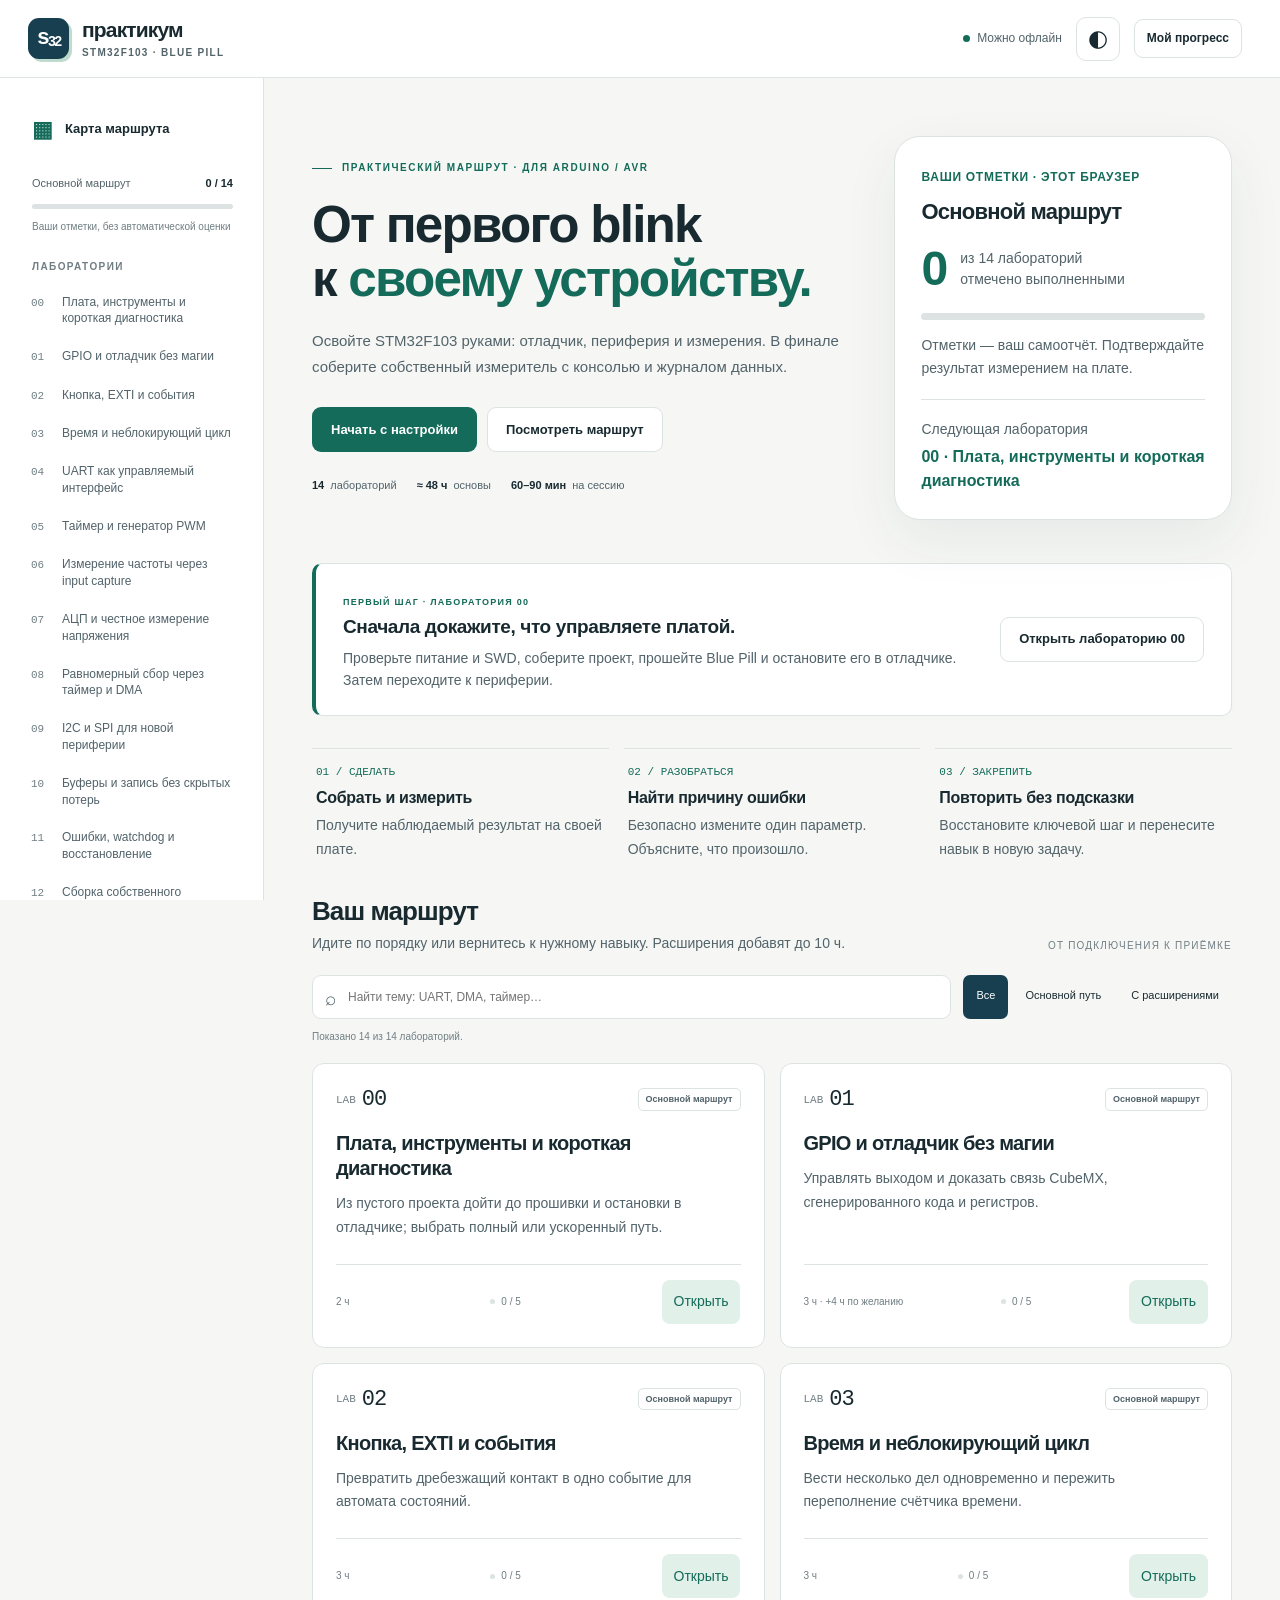
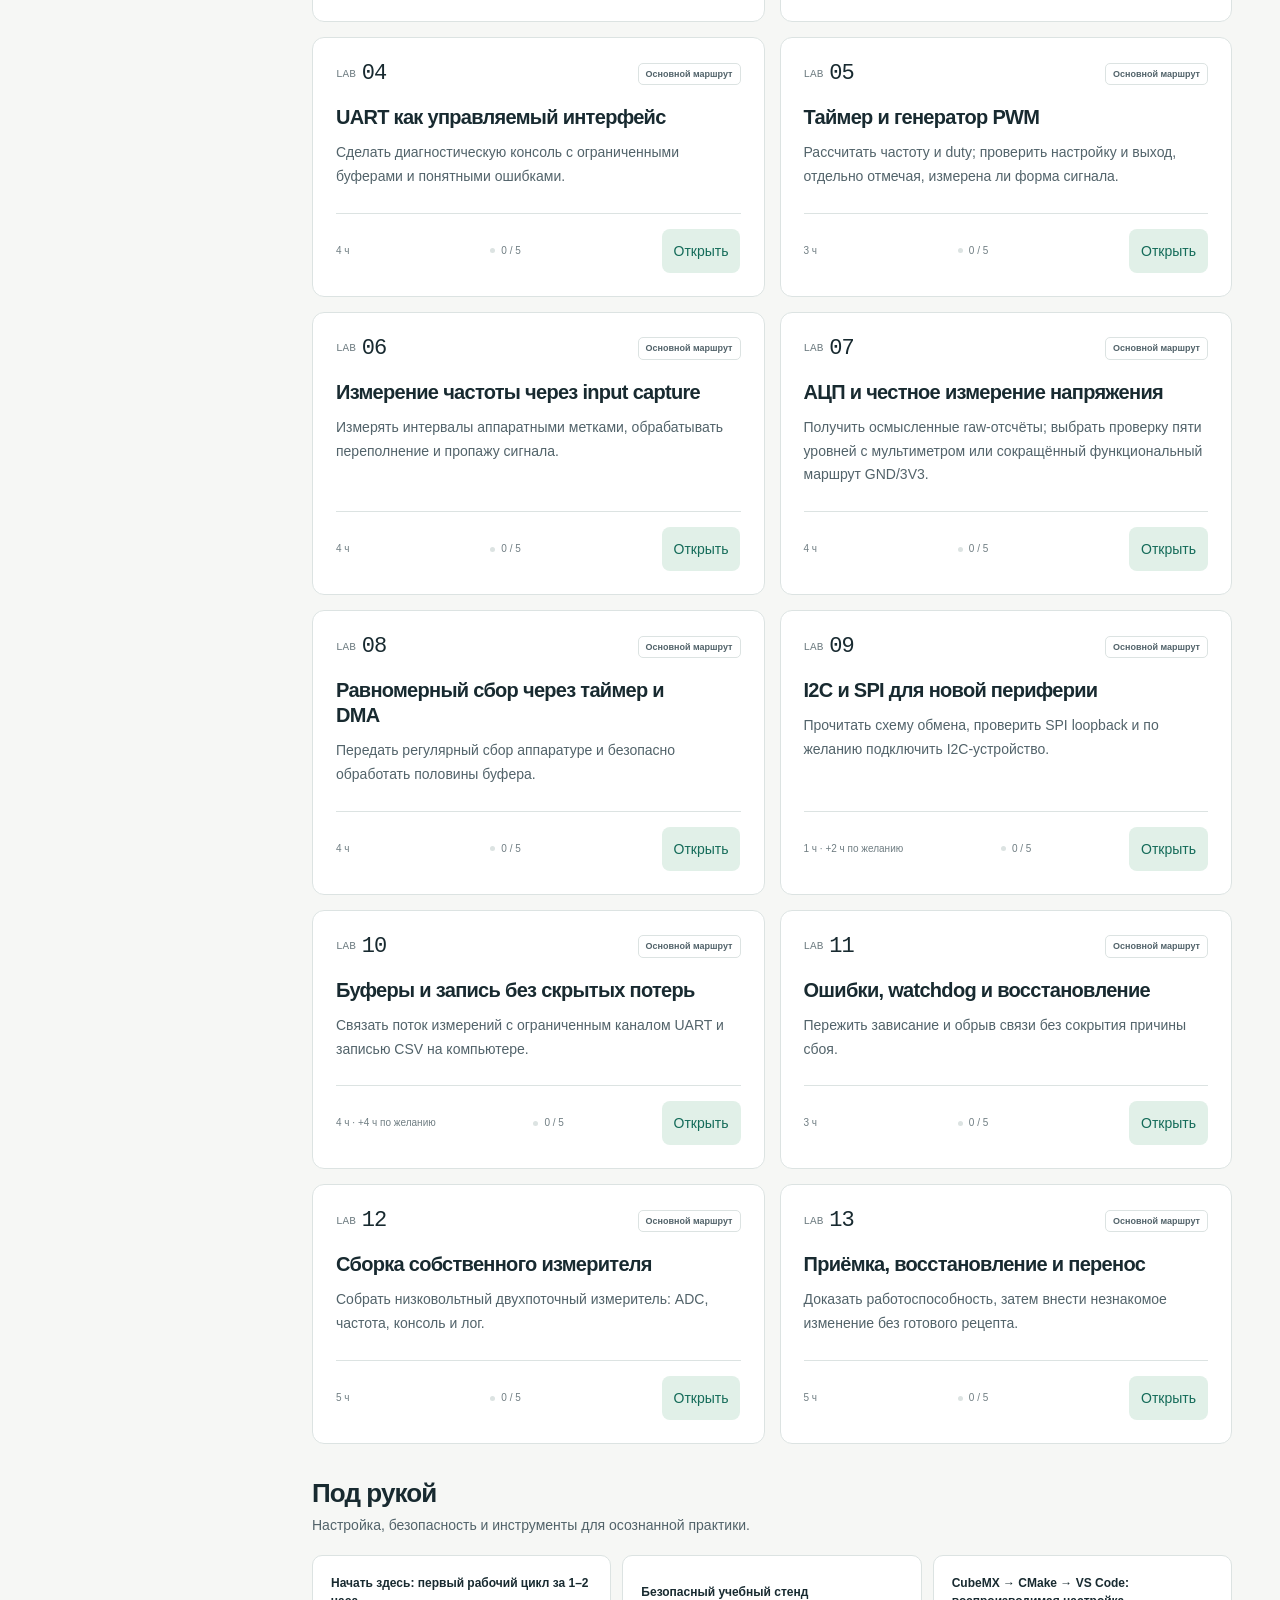
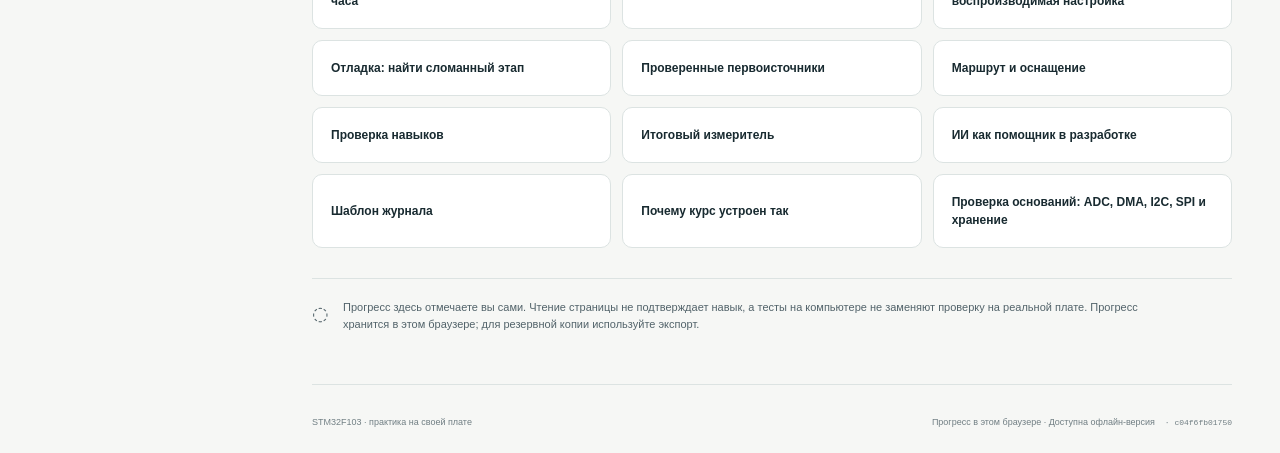
==== commit d96874e3: "Add reviewed optional timer prediction practice and course navigation (v2.1)" ====
--- a/index.html
+++ b/index.html
@@ -548,7 +548,7 @@
     <div class="reset-row"><div><strong>Начать заново</strong><p class="small-text">Удалить отметки и план повторений.</p></div><button id="reset-progress" class="button button-danger" type="button">Сбросить</button></div>
   </dialog>
   <noscript><div class="noscript"><h1>Материалы доступны без JavaScript</h1><p>Для интерактивного читателя нужен JavaScript. Все исходные уроки находятся в папке docs/labs, а маршрут начинается в <a href="docs/START_HERE.md">docs/START_HERE.md</a>.</p></div></noscript>
-  <script id="course-data" type="application/json">{"schema_version":1,"content_revision":"2026-10-09-v2-candidate","id":"stm32f103-practical-ru","title":"STM32F103 на практике","language":"ru","summary":"Путь от опыта Arduino/AVR к небольшим надёжным устройствам на Blue Pill: измерить, объяснить, сломать безопасно, восстановить и перенести.","audience":"Практикующий Arduino/AVR; STM32CubeMX и VS Code","core_hours":48,"optional_module_hours":2,"optional_extension_hours":8,"session_minutes":{"min":60,"max":90,"default":75},"duration_note":"Оценки включают практику, отладку и короткие повторения. L09: 1 ч обязательного SPI и ещё 2 ч по желанию с внешним I2C-устройством.","completion_rule":"Лаборатория засчитывается после наблюдаемой приёмки, безопасной диагностики ошибки, воспроизведения и задачи переноса; чтение страницы не считается прохождением.","review_offsets_days":[1,3,7,21],"documents":[{"path":"docs/START_HERE.md","title":"Начать здесь: первый рабочий цикл за 1–2 часа","html":"\u003cspan class=\"anchor-target source-title\" id=\"article-начать-здесь-первый-рабочий-цикл-за-12-часа\" aria-hidden=\"true\"\u003e\u003c/span\u003e\n\u003cp\u003eЦель первого вечера: самостоятельно получить цепочку \u003cstrong\u003eисходник → сборка → Flash → наблюдение → отладка\u003c/strong\u003e. Не нужно сначала изучать всё семейство STM32 или покупать осциллограф. Время на крупные загрузки, установку драйверов и исправление неисправного оборудования в оценку не входит.\u003c/p\u003e\n\u003cp\u003eВы уже знакомы с Arduino/AVR. Здесь полезно разделить привычную кнопку «загрузить» на отдельные операции и увидеть, что именно происходит на каждом этапе.\u003c/p\u003e\n\u003ch2 id=\"article-за-3-минуты-выбрать-свой-вход\"\u003eЗа 3 минуты: выбрать свой вход\u003c/h2\u003e\n\u003cul\u003e\u003cli\u003e\u003cp\u003e\u003cstrong\u003eЕсть рабочая STM32-среда:\u003c/strong\u003e покажите свежий build, Flash verify, остановку счётчика и запуск после RESET из L00. Если это воспроизводится, установку повторять не надо.\u003c/p\u003e\u003c/li\u003e\u003cli\u003e\u003cp\u003e\u003cstrong\u003eЕсть только Arduino/AVR-опыт:\u003c/strong\u003e начните с L00. C, циклы и базовую электротехнику заново не учим; осваиваем генерацию проекта, дерево тактирования и SWD.\u003c/p\u003e\u003c/li\u003e\u003cli\u003e\u003cp\u003e\u003cstrong\u003eНет платы или пробника:\u003c/strong\u003e сегодня реально закончить Generate и Build. Аппаратные пункты остаются открытыми; отсутствие оборудования не означает пробел в C.\u003c/p\u003e\u003c/li\u003e\u003c/ul\u003e\n\u003cp\u003eПервый маленький успех — \u003cstrong\u003eсвежий \u003ccode\u003e.elf\u003c/code\u003e\u003c/strong\u003e. Первый аппаратный успех — \u003cstrong\u003eсвоё переключение LED после verify\u003c/strong\u003e. Затем добавляйте breakpoint. Не устраняйте все возможные неисправности заранее.\u003c/p\u003e\n\u003ch2 id=\"article-1-проверить-с-чем-работаем\"\u003e1. Проверить, с чем работаем\u003c/h2\u003e\n\u003cul\u003e\u003cli\u003e\u003cp\u003eПрочитайте маркировку самого МК. Базовая цель курса — \u003cstrong\u003eSTM32F103C8T6\u003c/strong\u003e: 64 КиБ Flash, 20 КиБ SRAM. У STM32F103CBT6 Flash 128 КиБ. Для C8 не увеличивайте размер Flash в linker script по совету из интернета. \u003ca href=\"https://www.st.com/en/microcontrollers-microprocessors/stm32f103c8.html\" rel=\"noopener noreferrer\"\u003eST: STM32F103C8\u003c/a\u003e, \u003ca href=\"#section/document/docs/SOURCES.md/s1\"\u003eDS5319\u003c/a\u003e.\u003c/p\u003e\u003c/li\u003e\u003cli\u003e\u003cp\u003e«Blue Pill» — название распространённого формата платы, а не достаточная спецификация её компонентов. Схема светодиода, стабилизатор, кварц, перемычки и распиновка вашего экземпляра требуют проверки.\u003c/p\u003e\u003c/li\u003e\u003cli\u003e\u003cp\u003eПрочитайте \u003ca href=\"#document/docs/SAFETY.md\"\u003eправила питания и соединений\u003c/a\u003e. Для первой лаборатории отключите все внешние устройства.\u003c/p\u003e\u003c/li\u003e\u003cli\u003e\u003cp\u003eДо установки сверяйте уже имеющиеся инструменты: модель МК/пробника, питание, ОС, CubeMX, STM32CubeF1 и пакет ST в VS Code. После первого успеха сохраните ещё путь \u003ccode\u003e.elf\u003c/code\u003e и рабочее действие Build/Flash. Короткий \u003ca href=\"#section/document/docs/TOOLCHAIN.md/passport\"\u003eпаспорт\u003c/a\u003e можно заполнить прямо в своём журнале.\u003c/p\u003e\u003c/li\u003e\u003c/ul\u003e\n\u003cp\u003eЕсли установлен GD32/CH32/другой МК или идентификация сомнительна, не выбирайте STM32 только ради исчезновения ошибки. Сборку изучать можно; совместимость прошивки, загрузчика и отладчика надо проверять по документации фактического производителя.\u003c/p\u003e\n\u003ch2 id=\"article-2-что-нужно-и-что-можно-отложить\"\u003e2. Что нужно и что можно отложить\u003c/h2\u003e\n\u003cdiv class=\"table-scroll\" role=\"region\" aria-label=\"Таблица, прокручивается по горизонтали\" tabindex=\"0\"\u003e\u003ctable\u003e\u003cthead\u003e\u003ctr\u003e\u003cth scope=\"col\"\u003eОснащение\u003c/th\u003e\u003cth scope=\"col\"\u003eРоль\u003c/th\u003e\u003cth scope=\"col\"\u003eКогда требуется\u003c/th\u003e\u003c/tr\u003e\u003c/thead\u003e\u003ctbody\u003e\u003ctr\u003e\u003ctd\u003eBlue Pill с подтверждённым STM32F103C8/CB\u003c/td\u003e\u003ctd\u003eУчебная цель\u003c/td\u003e\u003ctd\u003eС L00\u003c/td\u003e\u003c/tr\u003e\u003ctr\u003e\u003ctd\u003eКомпьютер, USB data-кабель, короткие провода\u003c/td\u003e\u003ctd\u003eИнструменты и связь с пробником\u003c/td\u003e\u003ctd\u003eС L00\u003c/td\u003e\u003c/tr\u003e\u003ctr\u003e\u003ctd\u003eSWD-пробник, например оригинальный ST-LINK, подходящий кабель/переходник\u003c/td\u003e\u003ctd\u003eЗапись Flash, breakpoint, память и регистры\u003c/td\u003e\u003ctd\u003eДля полного прохождения L00 и отладки курса\u003c/td\u003e\u003c/tr\u003e\u003ctr\u003e\u003ctd\u003eОдин проверенный источник питания платы\u003c/td\u003e\u003ctd\u003eПитание\u003c/td\u003e\u003ctd\u003eС L00; варианты разобраны в SAFETY\u003c/td\u003e\u003c/tr\u003e\u003ctr\u003e\u003ctd\u003eМультиметр\u003c/td\u003e\u003ctd\u003eПроверка 3,3 В, земли, сопротивления и соединений\u003c/td\u003e\u003ctd\u003eОсобенно важен для неизвестной платы/пробника; не угадывайте напряжение\u003c/td\u003e\u003c/tr\u003e\u003ctr\u003e\u003ctd\u003eВстроенный LED\u003c/td\u003e\u003ctd\u003eПервое наблюдение\u003c/td\u003e\u003ctd\u003eБез дополнительных деталей, если его схема проверена\u003c/td\u003e\u003c/tr\u003e\u003ctr\u003e\u003ctd\u003eМакетная плата, кнопка, резисторы 1 кОм и 10 кОм, внешний LED\u003c/td\u003e\u003ctd\u003eВходы, безопасные соединения, альтернативный индикатор\u003c/td\u003e\u003ctd\u003eПо мере лабораторий\u003c/td\u003e\u003c/tr\u003e\u003ctr\u003e\u003ctd\u003eПотенциометр около 10 кОм\u003c/td\u003e\u003ctd\u003eПлавно менять вход ADC\u003c/td\u003e\u003ctd\u003eПолезен в L07; первые точки можно получить от GND и собственной 3,3 В через резистор\u003c/td\u003e\u003c/tr\u003e\u003ctr\u003e\u003ctd\u003eUSB–UART с \u003cstrong\u003eлогическими уровнями 3,3 В\u003c/strong\u003e\u003c/td\u003e\u003ctd\u003eТерминал и экспорт измерений\u003c/td\u003e\u003ctd\u003eС L04; может заменить его подходящий VCP вашего пробника\u003c/td\u003e\u003c/tr\u003e\u003ctr\u003e\u003ctd\u003eЛогический анализатор/осциллограф с подходящими входами\u003c/td\u003e\u003ctd\u003eНезависимая проверка времени и сигналов\u003c/td\u003e\u003ctd\u003eНеобязательно; в ядре есть loopback и таймерный захват\u003c/td\u003e\u003c/tr\u003e\u003ctr\u003e\u003ctd\u003eI²C-модуль на 3,3 В\u003c/td\u003e\u003ctd\u003eПрактика внешнего устройства\u003c/td\u003e\u003ctd\u003eТолько факультатив L09\u003c/td\u003e\u003c/tr\u003e\u003c/tbody\u003e\u003c/table\u003e\u003c/div\u003e\n\u003cp\u003eПрограммы в основном маршруте бесплатны; это не означает, что все возможные пробники и измерительные приборы бесплатны. Не покупайте весь список заранее: сначала добейтесь L00.\u003c/p\u003e\n\u003ch3 id=\"article-если-swd-пробника-пока-нет\"\u003eЕсли SWD-пробника пока нет\u003c/h3\u003e\n\u003cp\u003eМожно настроить генерацию и сборку без платы. Для записи настоящего STM32F103C8/CB есть ограниченный путь через ROM-загрузчик USART1 и 3,3-вольтовый USB–UART: \u003ca href=\"#section/document/docs/DEBUGGING.md/uart-bootloader\"\u003eинструкция и ограничения\u003c/a\u003e. Он не даёт breakpoint и просмотра регистров. USB-разъём Blue Pill сам по себе не заменяет ни SWD, ни этот UART-переходник.\u003c/p\u003e\n\u003ch2 id=\"article-3-выбрать-один-маршрут-инструментов\"\u003e3. Выбрать один маршрут инструментов\u003c/h2\u003e\n\u003cp\u003eРекомендуемый маршрут на дату проверки \u003cstrong\u003e9 октября 2026\u003c/strong\u003e:\u003c/p\u003e\n\u003col\u003e\u003cli\u003e\u003cp\u003e\u003cstrong\u003eSTM32CubeMX\u003c/strong\u003e, поддерживающий STM32F1, и пакет STM32CubeF1.\u003c/p\u003e\u003c/li\u003e\u003cli\u003e\u003cp\u003eГенерация \u003cstrong\u003eCMake + GCC\u003c/strong\u003e.\u003c/p\u003e\u003c/li\u003e\u003cli\u003e\u003cp\u003e\u003cstrong\u003eVS Code + официальный пакет STM32CubeIDE for Visual Studio Code\u003c/strong\u003e.\u003c/p\u003e\u003c/li\u003e\u003cli\u003e\u003cp\u003eЕго управляемые инструменты сборки и отладки. Для пошагового маршрута L00 также нужен \u003cstrong\u003eSTM32CubeProgrammer с GUI\u003c/strong\u003e: в нём проверяем связь и выполняем Flash + verify. Используйте уже имеющуюся установку или добавьте её по \u003ca href=\"#document/docs/TOOLCHAIN.md\"\u003eTOOLCHAIN\u003c/a\u003e.\u003c/p\u003e\u003c/li\u003e\u003c/ol\u003e\n\u003cp\u003eДля STM32F1 используйте исходный CubeMX с HAL1. CubeMX2 рассчитан на семейства с HAL2. В актуальной архитектуре расширения ST инструменты загружаются через bundle manager; отдельный CubeCLT не является обязательным условием. Поэтому не смешивайте шаги из старого руководства расширения 2.x с новым интерфейсом. Проверенные ссылки и альтернативы: \u003ca href=\"#document/docs/TOOLCHAIN.md\"\u003eTOOLCHAIN\u003c/a\u003e.\u003c/p\u003e\n\u003ch2 id=\"article-4-выполнить-l00\"\u003e4. Выполнить L00\u003c/h2\u003e\n\u003cp\u003eОткройте \u003ca href=\"#module/L00\"\u003eL00: плата, инструменты и короткая диагностика\u003c/a\u003e.\u003c/p\u003e\n\u003cp\u003eПервые контрольные точки:\u003c/p\u003e\n\u003col\u003e\u003cli\u003e\u003cp\u003eПлата безопасно запитана; SWD-пробник обнаружен, целевой МК читается.\u003c/p\u003e\u003c/li\u003e\u003cli\u003e\u003cp\u003eСоздан проект именно под свой МК, с HSI и сохранённым SWD.\u003c/p\u003e\u003c/li\u003e\u003cli\u003e\u003cp\u003eПолучен свежий \u003ccode\u003e.elf\u003c/code\u003e; сборка закончилась без ошибок.\u003c/p\u003e\u003c/li\u003e\u003cli\u003e\u003cp\u003eПрошивка записана и проверена; новый рисунок мигания отличим от старой прошивки.\u003c/p\u003e\u003c/li\u003e\u003cli\u003e\u003cp\u003eОтладчик остановился в \u003ccode\u003emain\u003c/code\u003e, переменная меняется после продолжения.\u003c/p\u003e\u003c/li\u003e\u003cli\u003e\u003cp\u003eПосле завершения отладки и RESET программа работает самостоятельно.\u003c/p\u003e\u003c/li\u003e\u003c/ol\u003e\n\u003cp\u003eЕсли один этап не прошёл, переходите к соответствующей строке в \u003ca href=\"#document/docs/DEBUGGING.md\"\u003eDEBUGGING\u003c/a\u003e. Переустановка всех инструментов редко является лучшим первым экспериментом.\u003c/p\u003e\n\u003ch2 id=\"article-5-как-учиться-дальше\"\u003e5. Как учиться дальше\u003c/h2\u003e\n\u003cp\u003eВ \u003ca href=\"#document/docs/ROADMAP.md\"\u003eмаршруте курса\u003c/a\u003e выбирайте лабораторию, а не случайную периферию. На занятие достаточно одного нового вопроса, одного наблюдаемого результата и одной безопасно введённой ошибки.\u003c/p\u003e\n\u003cp\u003eСохраняйте \u003ccode\u003e.ioc\u003c/code\u003e, пользовательский код, лог сборки и короткий журнал: «ожидал → увидел → проверил → объяснил». После занятия повторите ключевой шаг без подсказки. Курс считается пройденным по наблюдениям и воспроизведению, а не по числу открытых страниц.\u003c/p\u003e\n\u003ch2 id=\"article-что-здесь-проверено\"\u003eЧто здесь проверено\u003c/h2\u003e\n\u003cp\u003eТехнические утверждения сверены с официальными источниками; ссылки и ограничения проверки перечислены в \u003ca href=\"#document/docs/SOURCES.md\"\u003eSOURCES\u003c/a\u003e. Это не протокол испытаний вашего экземпляра Blue Pill. Физическая плата, проводка и запуск отладчика в этой подготовке не проверялись.\u003c/p\u003e","headings":[{"id":"начать-здесь-первый-рабочий-цикл-за-12-часа","title":"Начать здесь: первый рабочий цикл за 1–2 часа","level":1},{"id":"за-3-минуты-выбрать-свой-вход","title":"За 3 минуты: выбрать свой вход","level":2},{"id":"1-проверить-с-чем-работаем","title":"1. Проверить, с чем работаем","level":2},{"id":"2-что-нужно-и-что-можно-отложить","title":"2. Что нужно и что можно отложить","level":2},{"id":"если-swd-пробника-пока-нет","title":"Если SWD-пробника пока нет","level":3},{"id":"3-выбрать-один-маршрут-инструментов","title":"3. Выбрать один маршрут инструментов","level":2},{"id":"4-выполнить-l00","title":"4. Выполнить L00","level":2},{"id":"5-как-учиться-дальше","title":"5. Как учиться дальше","level":2},{"id":"что-здесь-проверено","title":"Что здесь проверено","level":2}],"searchText":"# начать здесь: первый рабочий цикл за 1–2 часа цель первого вечера: самостоятельно получить цепочку **исходник → сборка → flash → наблюдение → отладка**. не нужно сначала изучать всё семейство stm32 или покупать осциллограф. время на крупные загрузки, установку драйверов и исправление неисправного оборудования в оценку не входит. вы уже знакомы с arduino/avr. здесь полезно разделить привычную кнопку «загрузить» на отдельные операции и увидеть, что именно происходит на каждом этапе. ## за 3 минуты: выбрать свой вход - **есть рабочая stm32-среда:** покажите свежий build, flash verify, остановку счётчика и запуск после reset из l00. если это воспроизводится, установку повторять не надо. - **есть только arduino/avr-опыт:** начните с l00. c, циклы и базовую электротехнику заново не учим; осваиваем генерацию проекта, дерево тактирования и swd. - **нет платы или пробника:** сегодня реально закончить generate и build. аппаратные пункты остаются открытыми; отсутствие оборудования не означает пробел в c. первый маленький успех — **свежий `.elf`**. первый аппаратный успех — **своё переключение led после verify**. затем добавляйте breakpoint. не устраняйте все возможные неисправности заранее. ## 1. проверить, с чем работаем - прочитайте маркировку самого мк. базовая цель курса — **stm32f103c8t6**: 64 киб flash, 20 киб sram. у stm32f103cbt6 flash 128 киб. для c8 не увеличивайте размер flash в linker script по совету из интернета. [st: stm32f103c8](https://www.st.com/en/microcontrollers-microprocessors/stm32f103c8.html), [ds5319](sources.md#s1). - «blue pill» — название распространённого формата платы, а не достаточная спецификация её компонентов. схема светодиода, стабилизатор, кварц, перемычки и распиновка вашего экземпляра требуют проверки. - прочитайте [правила питания и соединений](safety.md). для первой лаборатории отключите все внешние устройства. - до установки сверяйте уже имеющиеся инструменты: модель мк/пробника, питание, ос, cubemx, stm32cubef1 и пакет st в vs code. после первого успеха сохраните ещё путь `.elf` и рабочее действие build/flash. короткий [паспорт](toolchain.md#passport) можно заполнить прямо в своём журнале. если установлен gd32/ch32/другой мк или идентификация сомнительна, не выбирайте stm32 только ради исчезновения ошибки. сборку изучать можно; совместимость прошивки, загрузчика и отладчика надо проверять по документации фактического производителя. ## 2. что нужно и что можно отложить | оснащение | роль | когда требуется | |---|---|---| | blue pill с подтверждённым stm32f103c8/cb | учебная цель | с l00 | | компьютер, usb data-кабель, короткие провода | инструменты и связь с пробником | с l00 | | swd-пробник, например оригинальный st-link, подходящий кабель/переходник | запись flash, breakpoint, память и регистры | для полного прохождения l00 и отладки курса | | один проверенный источник питания платы | питание | с l00; варианты разобраны в safety | | мультиметр | проверка 3,3 в, земли, сопротивления и соединений | особенно важен для неизвестной платы/пробника; не угадывайте напряжение | | встроенный led | первое наблюдение | без дополнительных деталей, если его схема проверена | | макетная плата, кнопка, резисторы 1 ком и 10 ком, внешний led | входы, безопасные соединения, альтернативный индикатор | по мере лабораторий | | потенциометр около 10 ком | плавно менять вход adc | полезен в l07; первые точки можно получить от gnd и собственной 3,3 в через резистор | | usb–uart с **логическими уровнями 3,3 в** | терминал и экспорт измерений | с l04; может заменить его подходящий vcp вашего пробника | | логический анализатор/осциллограф с подходящими входами | независимая проверка времени и сигналов | необязательно; в ядре есть loopback и таймерный захват | | i²c-модуль на 3,3 в | практика внешнего устройства | только факультатив l09 | программы в основном маршруте бесплатны; это не означает, что все возможные пробники и измерительные приборы бесплатны. не покупайте весь список заранее: сначала добейтесь l00. ### если swd-пробника пока нет можно настроить генерацию и сборку без платы. для записи настоящего stm32f103c8/cb есть ограниченный путь через rom-загрузчик usart1 и 3,3-вольтовый usb–uart: [инструкция и ограничения](debugging.md#uart-bootloader). он не даёт breakpoint и просмотра регистров. usb-разъём blue pill сам по себе не заменяет ни swd, ни этот uart-переходник. ## 3. выбрать один маршрут инструментов рекомендуемый маршрут на дату проверки **9 октября 2026**: 1. **stm32cubemx**, поддерживающий stm32f1, и пакет stm32cubef1. 2. генерация **cmake + gcc**. 3. **vs code + официальный пакет stm32cubeide for visual studio code**. 4. его управляемые инструменты сборки и отладки. для пошагового маршрута l00 также нужен **stm32cubeprogrammer с gui**: в нём проверяем связь и выполняем flash + verify. используйте уже имеющуюся установку или добавьте её по [toolchain](toolchain.md). для stm32f1 используйте исходный cubemx с hal1. cubemx2 рассчитан на семейства с hal2. в актуальной архитектуре расширения st инструменты загружаются через bundle manager; отдельный cubeclt не является обязательным условием. поэтому не смешивайте шаги из старого руководства расширения 2.x с новым интерфейсом. проверенные ссылки и альтернативы: [toolchain](toolchain.md). ## 4. выполнить l00 откройте [l00: плата, инструменты и короткая диагностика](labs/00-bringup.md). первые контрольные точки: 1. плата безопасно запитана; swd-пробник обнаружен, целевой мк читается. 2. создан проект именно под свой мк, с hsi и сохранённым swd. 3. получен свежий `.elf`; сборка закончилась без ошибок. 4. прошивка записана и проверена; новый рисунок мигания отличим от старой прошивки. 5. отладчик остановился в `main`, переменная меняется после продолжения. 6. после завершения отладки и reset программа работает самостоятельно. если один этап не прошёл, переходите к соответствующей строке в [debugging](debugging.md). переустановка всех инструментов редко является лучшим первым экспериментом. ## 5. как учиться дальше в [маршруте курса](roadmap.md) выбирайте лабораторию, а не случайную периферию. на занятие достаточно одного нового вопроса, одного наблюдаемого результата и одной безопасно введённой ошибки. сохраняйте `.ioc`, пользовательский код, лог сборки и короткий журнал: «ожидал → увидел → проверил → объяснил». после занятия повторите ключевой шаг без подсказки. курс считается пройденным по наблюдениям и воспроизведению, а не по числу открытых страниц. ## что здесь проверено технические утверждения сверены с официальными источниками; ссылки и ограничения проверки перечислены в [sources](sources.md). это не протокол испытаний вашего экземпляра blue pill. физическая плата, проводка и запуск отладчика в этой подготовке не проверялись. ","linked_only":false},{"path":"docs/SAFETY.md","title":"Безопасный учебный стенд","html":"\u003cspan class=\"anchor-target source-title\" id=\"article-безопасный-учебный-стенд\" aria-hidden=\"true\"\u003e\u003c/span\u003e\n\u003ch2 id=\"article-граница-курса\"\u003eГраница курса\u003c/h2\u003e\n\u003cp\u003eРаботаем только с низковольтной, маломощной настольной схемой: плата, USB-питание или лабораторный источник, LED, кнопка и сигналы 3,3 В.\u003c/p\u003e\n\u003cp\u003e\u003cstrong\u003eНе подключайте стенд к сети 230/110 В, автомобильной проводке, зажиганию, форсункам, аккумулятору автомобиля, исполнительным механизмам, силовым реле или реальным CAN/LIN/OBD-линиям.\u003c/strong\u003e Даже если лаборатория измеряет импульсы, её источник — другой вывод этой же платы. Учебные примеры не являются готовым автомобильным или промышленным интерфейсом.\u003c/p\u003e\n\u003cp\u003eНе проверяйте безопасность намеренным коротким замыканием, переполюсовкой или подачей лишнего напряжения. Безопасно вносимые ошибки в курсе — программные параметры и заранее проверенные сигнальные соединения при отключённом питании.\u003c/p\u003e\n\u003ch2 id=\"article-перед-первым-включением-четыре-решения\"\u003eПеред первым включением: четыре решения\u003c/h2\u003e\n\u003cp\u003eПереходите к проводам, только когда можете ответить «да» на все четыре пункта:\u003c/p\u003e\n\u003cul\u003e\u003cli\u003e\u003cp\u003eЗнаю, какой \u003cstrong\u003eединственный\u003c/strong\u003e источник питает плату; выход питания не перепутан с VTref.\u003c/p\u003e\u003c/li\u003e\u003cli\u003e\u003cp\u003eПроверил GND и номера SWD-контактов по своей плате/пробнику, а не по цвету проводов.\u003c/p\u003e\u003c/li\u003e\u003cli\u003e\u003cp\u003eВнешние модули отключены; BOOT0 соответствует нужному режиму; перестановки делаю без питания.\u003c/p\u003e\u003c/li\u003e\u003cli\u003e\u003cp\u003eЗнаю, нужна ли прежняя прошивка. Если нужна, не начинаю запись/стирание до решения о её сохранении.\u003c/p\u003e\u003c/li\u003e\u003c/ul\u003e\n\u003cp\u003eПосле подачи питания измерьте 3,3 В описанным ниже способом. Нагрев, запах, токовое ограничение или просадка питания — причина отключить стенд и проверить соединения. Никакая настройка IDE это не исправляет.\u003c/p\u003e\n\u003ch2 id=\"article-питание-один-источник-известное-напряжение\"\u003eПитание: один источник, известное напряжение\u003c/h2\u003e\n\u003col\u003e\u003cli\u003e\u003cp\u003eВсе перестановки проводов и перемычек выполняйте при отключённом питании платы и пробника.\u003c/p\u003e\u003c/li\u003e\u003cli\u003e\u003cp\u003eНайдите GND, 3,3 В и вход питания по схеме \u003cstrong\u003eсвоей\u003c/strong\u003e платы и маркировке. Цвет провода не доказательство.\u003c/p\u003e\u003c/li\u003e\u003cli\u003e\u003cp\u003eВыберите ровно один источник питания. Возможные варианты: USB платы через исправный штатный стабилизатор; регулируемые 3,3 В на подтверждённый вход 3,3 В; питание от пробника, \u003cstrong\u003eесли\u003c/strong\u003e его руководство прямо разрешает это и известен допустимый ток.\u003c/p\u003e\u003c/li\u003e\u003cli\u003e\u003cp\u003eНе соединяйте два выхода питания: USB и внешний 3,3-вольтовый источник, два 5-вольтовых выхода, выход питания пробника и уже питаемую шину. Вход измерения напряжения \u003ccode\u003eVTref/T_VCC\u003c/code\u003e — отдельный случай, см. ниже.\u003c/p\u003e\u003c/li\u003e\u003cli\u003e\u003cp\u003eДо сигнальных соединений измерьте напряжение между 3,3 В и GND. Мультиметр находится в режиме \u003cstrong\u003eизмерения напряжения\u003c/strong\u003e, щупы в правильных гнёздах. Режим тока поперёк питания создаёт короткое замыкание.\u003c/p\u003e\u003c/li\u003e\u003cli\u003e\u003cp\u003eДля голой платы на HSI при использовании лабораторного источника можно начать с ограничения тока 50 мА. Это учебная исходная настройка, не паспортный предел платы. Если источник сразу ограничивает ток, плата греется или питание проседает, отключите её и проверьте соединения; не повышайте лимит вслепую.\u003c/p\u003e\u003c/li\u003e\u003c/ol\u003e\n\u003cp\u003eУ распространённых Blue Pill различаются стабилизаторы, разводка и качество монтажа. Не рассчитывайте на защиту от обратного питания или переполюсовки, пока она не подтверждена схемой. Не питайте датчики, моторы и другие заметные нагрузки через неизвестный стабилизатор платы.\u003c/p\u003e\n\u003ch2 id=\"article-электрические-ограничения-мк\"\u003eЭлектрические ограничения МК\u003c/h2\u003e\n\u003cp\u003eSTM32F103x8/xB питается от 2,0–3,6 В; учебная номинальная шина — 3,3 В. Вход ADC должен оставаться между VSSA и VREF+, для используемого LQFP48 VREF+ связан с VDDA. Подавать на ADC 5 В нельзя. \u003ca href=\"#section/document/docs/SOURCES.md/s1\"\u003eDS5319, §§2.3.9, 5.3.1, 5.3.18\u003c/a\u003e.\u003c/p\u003e\n\u003cp\u003eПометка \u003cstrong\u003eFT\u003c/strong\u003e относится только к определённым цифровым выводам и условиям из datasheet. Она не делает весь МК, аналоговый режим, вывод питания или выключенную плату «5-вольтовыми». Для напряжений выше VDD+0,3 В datasheet дополнительно требует отключить внутренние pull-up/pull-down. В курсе намеренно используется более простое правило: \u003cstrong\u003eвсе внешние сигналы и подтяжки — только к собственной шине 3,3 В\u003c/strong\u003e. \u003ca href=\"#section/document/docs/SOURCES.md/s1\"\u003eDS5319, таблица 5 и §5.3.13\u003c/a\u003e.\u003c/p\u003e\n\u003cp\u003eНе подавайте сигнал на обесточенную плату. Для USB–UART проверьте именно напряжение TX: переключатель «3,3/5 V» иногда меняет только выход питания, а не логические уровни. RS-232 с положительными/отрицательными напряжениями напрямую не подходит.\u003c/p\u003e\n\u003ch2 id=\"article-swd-названия-важнее-расположения-контактов\"\u003eSWD: названия важнее расположения контактов\u003c/h2\u003e\n\u003cdiv class=\"table-scroll\" role=\"region\" aria-label=\"Таблица, прокручивается по горизонтали\" tabindex=\"0\"\u003e\u003ctable\u003e\u003cthead\u003e\u003ctr\u003e\u003cth scope=\"col\"\u003eСигнал пробника\u003c/th\u003e\u003cth scope=\"col\"\u003eSTM32F103\u003c/th\u003e\u003cth scope=\"col\"\u003eНазначение\u003c/th\u003e\u003c/tr\u003e\u003c/thead\u003e\u003ctbody\u003e\u003ctr\u003e\u003ctd\u003eSWDIO\u003c/td\u003e\u003ctd\u003ePA13\u003c/td\u003e\u003ctd\u003eДанные отладки\u003c/td\u003e\u003c/tr\u003e\u003ctr\u003e\u003ctd\u003eSWCLK\u003c/td\u003e\u003ctd\u003ePA14\u003c/td\u003e\u003ctd\u003eТактирование отладки\u003c/td\u003e\u003c/tr\u003e\u003ctr\u003e\u003ctd\u003eGND\u003c/td\u003e\u003ctd\u003eGND\u003c/td\u003e\u003ctd\u003eОбщая сигнальная земля\u003c/td\u003e\u003c/tr\u003e\u003ctr\u003e\u003ctd\u003eNRST / RESET\u003c/td\u003e\u003ctd\u003eNRST\u003c/td\u003e\u003ctd\u003eАппаратный сброс, особенно нужен для Connect Under Reset\u003c/td\u003e\u003c/tr\u003e\u003ctr\u003e\u003ctd\u003eVTref / T_VCC, если предусмотрен\u003c/td\u003e\u003ctd\u003eШина питания цели 3,3 В\u003c/td\u003e\u003ctd\u003e\u003cstrong\u003eВход\u003c/strong\u003e определения логического напряжения на соответствующих моделях\u003c/td\u003e\u003c/tr\u003e\u003c/tbody\u003e\u003c/table\u003e\u003c/div\u003e\n\u003cp\u003eРаспиновка МК сверена с \u003ca href=\"#section/document/docs/SOURCES.md/s3\"\u003eAN2586, §5.3\u003c/a\u003e. Номер контакта на корпусе пробника зависит от его модели и разъёма.\u003c/p\u003e\n\u003cp\u003eНапример, у STLINK-V3MINIE \u003ccode\u003eT_VCC\u003c/code\u003e описан как \u003cstrong\u003eвход\u003c/strong\u003e, а не как выход питания. Но из этого нельзя делать вывод о любом дешёвом адаптере с надписью «3.3V». Сначала откройте руководство именно своего пробника. \u003ca href=\"#section/document/docs/SOURCES.md/s9\"\u003eUM2910, §6, таблицы 3–4\u003c/a\u003e.\u003c/p\u003e\n\u003cul\u003e\u003cli\u003e\u003cp\u003eДля первой связи используйте короткие провода и невысокую SWD-частоту, например 100–400 кГц из доступных пробнику.\u003c/p\u003e\u003c/li\u003e\u003cli\u003e\u003cp\u003e\u003ccode\u003eSWIM\u003c/code\u003e предназначен для другого интерфейса; не подключайте его вместо SWDIO.\u003c/p\u003e\u003c/li\u003e\u003cli\u003e\u003cp\u003eВ CubeMX сохраняйте \u003cstrong\u003eSystem Core → SYS → Debug: Serial Wire\u003c/strong\u003e. PA13/PA14 не используются в лабораториях как обычные GPIO.\u003c/p\u003e\u003c/li\u003e\u003cli\u003e\u003cp\u003eОбщая земля нужна и UART, и логическому анализатору. Сначала подтвердите, что приборы принадлежат одному безопасному низковольтному стенду. Не соединяйте неизвестные земли разных силовых установок.\u003c/p\u003e\u003c/li\u003e\u003c/ul\u003e\n\u003ch2 id=\"article-led-и-ток-выводов\"\u003eLED и ток выводов\u003c/h2\u003e\n\u003cp\u003ePC13–PC15 имеют ограничения: до 3 мА, скорость выхода не выше 2 МГц, нагрузка не выше 30 пФ; их не следует использовать как источник тока LED. Поэтому PC13 применяется только для проверенного встроенного индикатора с ограничительным резистором и подходящей схемой. Типичная схема Blue Pill включает LED при логическом нуле, но это проверяется на экземпляре. \u003ca href=\"#section/document/docs/SOURCES.md/s1\"\u003eDS5319, примечание 5 к таблице 5\u003c/a\u003e.\u003c/p\u003e\n\u003cp\u003eНе добавляйте к PC13 внешнюю нагрузку. Для внешнего LED используйте PB0: \u003ccode\u003ePB0 → резистор 1 кОм → анод LED; катод → GND\u003c/code\u003e. В этом варианте логическая единица включает LED. Резистор обязателен. Это намеренно малотоковая учебная схема; максимальный ток из таблицы absolute maximum ratings не является рекомендуемым рабочим током.\u003c/p\u003e\n\u003cp\u003eGPIO не питает мотор, реле, динамик или мощный светодиод. Нельзя соединять два push-pull выхода друг с другом. При loopback проверьте, какой контакт — выход, какой — вход; последовательный резистор около 1 кОм полезен как дополнительная страховка, но не превращает неверную схему в безопасную.\u003c/p\u003e\n\u003ch2 id=\"article-кнопки-adc-и-внешние-модули\"\u003eКнопки, ADC и внешние модули\u003c/h2\u003e\n\u003cul\u003e\u003cli\u003e\u003cp\u003eКнопка PB12 замыкает вход на GND; подтяжка идёт к 3,3 В. RESET-кнопка платы не заменяет пользовательскую кнопку: она перезапускает МК.\u003c/p\u003e\u003c/li\u003e\u003cli\u003e\u003cp\u003eПотенциометр подключается между собственной 3,3 В и GND; движок — к PA0. Сначала измерьте крайние напряжения, затем подключайте ADC.\u003c/p\u003e\u003c/li\u003e\u003cli\u003e\u003cp\u003eПодтяжки I²C-модуля должны идти к 3,3 В. Наличие на модуле стабилизатора не доказывает, что его SDA/SCL безопасны для выбранного соединения.\u003c/p\u003e\u003c/li\u003e\u003cli\u003e\u003cp\u003eЕсли не знаете распиновку, напряжение или назначение контакта, питание не включайте. Проверка схемы дешевле нового МК.\u003c/p\u003e\u003c/li\u003e\u003c/ul\u003e\n\u003ch2 id=\"article-немедленно-остановиться-если\"\u003eНемедленно остановиться, если\u003c/h2\u003e\n\u003cp\u003eЗапах, дым, горячий корпус, повторяющиеся USB-отключения, неожиданно большой ток, нестабильная шина питания, искра или непонятное напряжение. Отключите все источники, дайте схеме остыть и проверяйте без питания. Не продолжайте прошивку, пока электрическая причина не исключена.\u003c/p\u003e\n\u003ch2 id=\"article-перед-каждой-лабораторией\"\u003eПеред каждой лабораторией\u003c/h2\u003e\n\u003cul\u003e\u003cli class=\"source-task\"\u003e\u003cspan aria-label=\"Не отмечено\"\u003e☐\u003c/span\u003e\u003cdiv\u003e\u003cp\u003eТолько разрешённый низковольтный стенд\u003c/p\u003e\u003c/div\u003e\u003c/li\u003e\u003cli class=\"source-task\"\u003e\u003cspan aria-label=\"Не отмечено\"\u003e☐\u003c/span\u003e\u003cdiv\u003e\u003cp\u003eОдин источник питания, измеренная шина 3,3 В\u003c/p\u003e\u003c/div\u003e\u003c/li\u003e\u003cli class=\"source-task\"\u003e\u003cspan aria-label=\"Не отмечено\"\u003e☐\u003c/span\u003e\u003cdiv\u003e\u003cp\u003eОбщая земля и проверенная распиновка\u003c/p\u003e\u003c/div\u003e\u003c/li\u003e\u003cli class=\"source-task\"\u003e\u003cspan aria-label=\"Не отмечено\"\u003e☐\u003c/span\u003e\u003cdiv\u003e\u003cp\u003eНикаких сигналов на выключенном МК\u003c/p\u003e\u003c/div\u003e\u003c/li\u003e\u003cli class=\"source-task\"\u003e\u003cspan aria-label=\"Не отмечено\"\u003e☐\u003c/span\u003e\u003cdiv\u003e\u003cp\u003eНет соединения выход–выход и LED без резистора\u003c/p\u003e\u003c/div\u003e\u003c/li\u003e\u003cli class=\"source-task\"\u003e\u003cspan aria-label=\"Не отмечено\"\u003e☐\u003c/span\u003e\u003cdiv\u003e\u003cp\u003eSWD сохранён, лишние устройства отключены\u003c/p\u003e\u003c/div\u003e\u003c/li\u003e\u003cli class=\"source-task\"\u003e\u003cspan aria-label=\"Не отмечено\"\u003e☐\u003c/span\u003e\u003cdiv\u003e\u003cp\u003eПосле перестановки проводов схема проверена до подачи питания\u003c/p\u003e\u003c/div\u003e\u003c/li\u003e\u003c/ul\u003e","headings":[{"id":"безопасный-учебный-стенд","title":"Безопасный учебный стенд","level":1},{"id":"граница-курса","title":"Граница курса","level":2},{"id":"перед-первым-включением-четыре-решения","title":"Перед первым включением: четыре решения","level":2},{"id":"питание-один-источник-известное-напряжение","title":"Питание: один источник, известное напряжение","level":2},{"id":"электрические-ограничения-мк","title":"Электрические ограничения МК","level":2},{"id":"swd-названия-важнее-расположения-контактов","title":"SWD: названия важнее расположения контактов","level":2},{"id":"led-и-ток-выводов","title":"LED и ток выводов","level":2},{"id":"кнопки-adc-и-внешние-модули","title":"Кнопки, ADC и внешние модули","level":2},{"id":"немедленно-остановиться-если","title":"Немедленно остановиться, если","level":2},{"id":"перед-каждой-лабораторией","title":"Перед каждой лабораторией","level":2}],"searchText":"# безопасный учебный стенд ## граница курса работаем только с низковольтной, маломощной настольной схемой: плата, usb-питание или лабораторный источник, led, кнопка и сигналы 3,3 в. **не подключайте стенд к сети 230/110 в, автомобильной проводке, зажиганию, форсункам, аккумулятору автомобиля, исполнительным механизмам, силовым реле или реальным can/lin/obd-линиям.** даже если лаборатория измеряет импульсы, её источник — другой вывод этой же платы. учебные примеры не являются готовым автомобильным или промышленным интерфейсом. не проверяйте безопасность намеренным коротким замыканием, переполюсовкой или подачей лишнего напряжения. безопасно вносимые ошибки в курсе — программные параметры и заранее проверенные сигнальные соединения при отключённом питании. ## перед первым включением: четыре решения переходите к проводам, только когда можете ответить «да» на все четыре пункта: - знаю, какой **единственный** источник питает плату; выход питания не перепутан с vtref. - проверил gnd и номера swd-контактов по своей плате/пробнику, а не по цвету проводов. - внешние модули отключены; boot0 соответствует нужному режиму; перестановки делаю без питания. - знаю, нужна ли прежняя прошивка. если нужна, не начинаю запись/стирание до решения о её сохранении. после подачи питания измерьте 3,3 в описанным ниже способом. нагрев, запах, токовое ограничение или просадка питания — причина отключить стенд и проверить соединения. никакая настройка ide это не исправляет. ## питание: один источник, известное напряжение 1. все перестановки проводов и перемычек выполняйте при отключённом питании платы и пробника. 2. найдите gnd, 3,3 в и вход питания по схеме **своей** платы и маркировке. цвет провода не доказательство. 3. выберите ровно один источник питания. возможные варианты: usb платы через исправный штатный стабилизатор; регулируемые 3,3 в на подтверждённый вход 3,3 в; питание от пробника, **если** его руководство прямо разрешает это и известен допустимый ток. 4. не соединяйте два выхода питания: usb и внешний 3,3-вольтовый источник, два 5-вольтовых выхода, выход питания пробника и уже питаемую шину. вход измерения напряжения `vtref/t_vcc` — отдельный случай, см. ниже. 5. до сигнальных соединений измерьте напряжение между 3,3 в и gnd. мультиметр находится в режиме **измерения напряжения**, щупы в правильных гнёздах. режим тока поперёк питания создаёт короткое замыкание. 6. для голой платы на hsi при использовании лабораторного источника можно начать с ограничения тока 50 ма. это учебная исходная настройка, не паспортный предел платы. если источник сразу ограничивает ток, плата греется или питание проседает, отключите её и проверьте соединения; не повышайте лимит вслепую. у распространённых blue pill различаются стабилизаторы, разводка и качество монтажа. не рассчитывайте на защиту от обратного питания или переполюсовки, пока она не подтверждена схемой. не питайте датчики, моторы и другие заметные нагрузки через неизвестный стабилизатор платы. ## электрические ограничения мк stm32f103x8/xb питается от 2,0–3,6 в; учебная номинальная шина — 3,3 в. вход adc должен оставаться между vssa и vref+, для используемого lqfp48 vref+ связан с vdda. подавать на adc 5 в нельзя. [ds5319, §§2.3.9, 5.3.1, 5.3.18](sources.md#s1). пометка **ft** относится только к определённым цифровым выводам и условиям из datasheet. она не делает весь мк, аналоговый режим, вывод питания или выключенную плату «5-вольтовыми». для напряжений выше vdd+0,3 в datasheet дополнительно требует отключить внутренние pull-up/pull-down. в курсе намеренно используется более простое правило: **все внешние сигналы и подтяжки — только к собственной шине 3,3 в**. [ds5319, таблица 5 и §5.3.13](sources.md#s1). не подавайте сигнал на обесточенную плату. для usb–uart проверьте именно напряжение tx: переключатель «3,3/5 v» иногда меняет только выход питания, а не логические уровни. rs-232 с положительными/отрицательными напряжениями напрямую не подходит. ## swd: названия важнее расположения контактов | сигнал пробника | stm32f103 | назначение | |---|---|---| | swdio | pa13 | данные отладки | | swclk | pa14 | тактирование отладки | | gnd | gnd | общая сигнальная земля | | nrst / reset | nrst | аппаратный сброс, особенно нужен для connect under reset | | vtref / t_vcc, если предусмотрен | шина питания цели 3,3 в | **вход** определения логического напряжения на соответствующих моделях | распиновка мк сверена с [an2586, §5.3](sources.md#s3). номер контакта на корпусе пробника зависит от его модели и разъёма. например, у stlink-v3minie `t_vcc` описан как **вход**, а не как выход питания. но из этого нельзя делать вывод о любом дешёвом адаптере с надписью «3.3v». сначала откройте руководство именно своего пробника. [um2910, §6, таблицы 3–4](sources.md#s9). - для первой связи используйте короткие провода и невысокую swd-частоту, например 100–400 кгц из доступных пробнику. - `swim` предназначен для другого интерфейса; не подключайте его вместо swdio. - в cubemx сохраняйте **system core → sys → debug: serial wire**. pa13/pa14 не используются в лабораториях как обычные gpio. - общая земля нужна и uart, и логическому анализатору. сначала подтвердите, что приборы принадлежат одному безопасному низковольтному стенду. не соединяйте неизвестные земли разных силовых установок. ## led и ток выводов pc13–pc15 имеют ограничения: до 3 ма, скорость выхода не выше 2 мгц, нагрузка не выше 30 пф; их не следует использовать как источник тока led. поэтому pc13 применяется только для проверенного встроенного индикатора с ограничительным резистором и подходящей схемой. типичная схема blue pill включает led при логическом нуле, но это проверяется на экземпляре. [ds5319, примечание 5 к таблице 5](sources.md#s1). не добавляйте к pc13 внешнюю нагрузку. для внешнего led используйте pb0: `pb0 → резистор 1 ком → анод led; катод → gnd`. в этом варианте логическая единица включает led. резистор обязателен. это намеренно малотоковая учебная схема; максимальный ток из таблицы absolute maximum ratings не является рекомендуемым рабочим током. gpio не питает мотор, реле, динамик или мощный светодиод. нельзя соединять два push-pull выхода друг с другом. при loopback проверьте, какой контакт — выход, какой — вход; последовательный резистор около 1 ком полезен как дополнительная страховка, но не превращает неверную схему в безопасную. ## кнопки, adc и внешние модули - кнопка pb12 замыкает вход на gnd; подтяжка идёт к 3,3 в. reset-кнопка платы не заменяет пользовательскую кнопку: она перезапускает мк. - потенциометр подключается между собственной 3,3 в и gnd; движок — к pa0. сначала измерьте крайние напряжения, затем подключайте adc. - подтяжки i²c-модуля должны идти к 3,3 в. наличие на модуле стабилизатора не доказывает, что его sda/scl безопасны для выбранного соединения. - если не знаете распиновку, напряжение или назначение контакта, питание не включайте. проверка схемы дешевле нового мк. ## немедленно остановиться, если запах, дым, горячий корпус, повторяющиеся usb-отключения, неожиданно большой ток, нестабильная шина питания, искра или непонятное напряжение. отключите все источники, дайте схеме остыть и проверяйте без питания. не продолжайте прошивку, пока электрическая причина не исключена. ## перед каждой лабораторией - [ ] только разрешённый низковольтный стенд - [ ] один источник питания, измеренная шина 3,3 в - [ ] общая земля и проверенная распиновка - [ ] никаких сигналов на выключенном мк - [ ] нет соединения выход–выход и led без резистора - [ ] swd сохранён, лишние устройства отключены - [ ] после перестановки проводов схема проверена до подачи питания ","linked_only":false},{"path":"docs/TOOLCHAIN.md","title":"CubeMX → CMake → VS Code: воспроизводимая настройка","html":"\u003cspan class=\"anchor-target source-title\" id=\"article-cubemx--cmake--vs-code-воспроизводимая-настройка\" aria-hidden=\"true\"\u003e\u003c/span\u003e\n\u003cp\u003eПроверено по официальной документации \u003cstrong\u003e2026-10-09\u003c/strong\u003e. Номера установленного у вас ПО надо записать отдельно: этот текст не утверждает, что конкретный набор версий был установлен и испытан на физической Blue Pill.\u003c/p\u003e\n\u003ch2 id=\"article-сначала-различите-пять-операций\"\u003eСначала различите пять операций\u003c/h2\u003e\n\u003cdiv class=\"table-scroll\" role=\"region\" aria-label=\"Таблица, прокручивается по горизонтали\" tabindex=\"0\"\u003e\u003ctable\u003e\u003cthead\u003e\u003ctr\u003e\u003cth scope=\"col\"\u003eОперация\u003c/th\u003e\u003cth scope=\"col\"\u003eЧто делает\u003c/th\u003e\u003cth scope=\"col\"\u003eПризнак успеха\u003c/th\u003e\u003c/tr\u003e\u003c/thead\u003e\u003ctbody\u003e\u003ctr\u003e\u003ctd\u003eGenerate\u003c/td\u003e\u003ctd\u003eCubeMX создаёт инициализацию из \u003ccode\u003e.ioc\u003c/code\u003e\u003c/td\u003e\u003ctd\u003eОбновились исходники и файлы сборки\u003c/td\u003e\u003c/tr\u003e\u003ctr\u003e\u003ctd\u003eConfigure\u003c/td\u003e\u003ctd\u003eCMake выбирает компилятор, файлы и каталог сборки\u003c/td\u003e\u003ctd\u003eПоявился build-каталог без ошибок configure\u003c/td\u003e\u003c/tr\u003e\u003ctr\u003e\u003ctd\u003eBuild\u003c/td\u003e\u003ctd\u003eGCC компилирует, linker размещает код и данные\u003c/td\u003e\u003ctd\u003eСвежий \u003ccode\u003e.elf\u003c/code\u003e, успешный exit code\u003c/td\u003e\u003c/tr\u003e\u003ctr\u003e\u003ctd\u003eFlash + verify\u003c/td\u003e\u003ctd\u003eПрограмматор записывает образ в МК и сравнивает\u003c/td\u003e\u003ctd\u003eУспешное сообщение записи \u003cstrong\u003eи\u003c/strong\u003e проверки\u003c/td\u003e\u003c/tr\u003e\u003ctr\u003e\u003ctd\u003eDebug\u003c/td\u003e\u003ctd\u003eGDB через debug server управляет ядром\u003c/td\u003e\u003ctd\u003eОстановка в \u003ccode\u003emain\u003c/code\u003e, корректные символы и переменные\u003c/td\u003e\u003c/tr\u003e\u003c/tbody\u003e\u003c/table\u003e\u003c/div\u003e\n\u003cp\u003eУспех Generate не означает успех Build. Успех Build не доказывает ни запись, ни работу схемы. Кнопка Debug иногда автоматически выполняет несколько этапов, но при неисправности их надо проверять по отдельности.\u003c/p\u003e\n\u003ch2 id=\"article-a-основной-маршрут-инструменты-под-управлением-st\"\u003eA. Основной маршрут: инструменты под управлением ST\u003c/h2\u003e\n\u003ch3 id=\"article-a1-сначала-проверить-имеющееся-затем-установить-недостающее\"\u003eA1. Сначала проверить имеющееся, затем установить недостающее\u003c/h3\u003e\n\u003cp\u003eНе начинайте с переустановки. В CubeMX откройте сведения о версии и пакетах; в VS Code — карточку установленного ST-расширения и выбранный tool bundle. Сохраните номера в \u003ca href=\"#section/document/docs/TOOLCHAIN.md/passport\"\u003eпаспорте\u003c/a\u003e. Если существующая среда уже собирает проект для точного МК, используйте её. «Установлено» и «выбрано текущим проектом» — разные факты.\u003c/p\u003e\n\u003cp\u003eМинимальный набор для нового стенда:\u003c/p\u003e\n\u003col\u003e\u003cli\u003e\u003cp\u003e\u003ca href=\"https://www.st.com/en/development-tools/stm32cubemx.html\" rel=\"noopener noreferrer\"\u003eSTM32CubeMX с поддержкой STM32F1\u003c/a\u003e. Для F1 используется исходный \u003cstrong\u003eCubeMX / HAL1\u003c/strong\u003e, не CubeMX2 / HAL2. В менеджере встроенного ПО нужен \u003cstrong\u003eSTM32CubeF1\u003c/strong\u003e. \u003ca href=\"#section/document/docs/SOURCES.md/s6\"\u003eПоддерживаемые семейства\u003c/a\u003e.\u003c/p\u003e\u003c/li\u003e\u003cli\u003e\u003cp\u003e\u003ca href=\"https://code.visualstudio.com/\" rel=\"noopener noreferrer\"\u003eVS Code\u003c/a\u003e и официальный пакет \u003ca href=\"https://marketplace.visualstudio.com/items?itemName=stmicroelectronics.stm32-vscode-extension\" rel=\"noopener noreferrer\"\u003eSTM32CubeIDE for Visual Studio Code\u003c/a\u003e, издатель STMicroelectronics, ID \u003ccode\u003estmicroelectronics.stm32-vscode-extension\u003c/code\u003e.\u003c/p\u003e\u003c/li\u003e\u003cli\u003e\u003cp\u003eРазрешить пакету установить предусмотренные его версией зависимости и инструменты. Выбрать \u003cstrong\u003eGCC\u003c/strong\u003e, чтобы генератор и сборка использовали одну инструментальную цепочку.\u003c/p\u003e\u003c/li\u003e\u003cli\u003e\u003cp\u003eУстановить необходимые USB-драйверы пробника по \u003ca href=\"#section/document/docs/SOURCES.md/s7\"\u003eофициальной инструкции ST\u003c/a\u003e. На Windows для ST-LINK/V2/V2-1 используется \u003ca href=\"https://www.st.com/en/development-tools/stsw-link009.html\" rel=\"noopener noreferrer\"\u003eSTSW-LINK009\u003c/a\u003e; не заменяйте драйвер случайным пакетом из видео.\u003c/p\u003e\u003c/li\u003e\u003cli\u003e\u003cp\u003eДля пошагового маршрута курса нужен \u003cstrong\u003e\u003ca href=\"https://www.st.com/en/development-tools/stm32cubeprog.html\" rel=\"noopener noreferrer\"\u003eSTM32CubeProgrammer с GUI\u003c/a\u003e\u003c/strong\u003e: установите его отдельно или используйте уже имеющуюся установку. В L00 через его окно проверяем связь, записываем Flash и выполняем verify; отладчик запускаем из VS Code. Это состав именно данного учебного маршрута, а не требование ко всем рабочим процессам ST в VS Code.\u003c/p\u003e\u003c/li\u003e\u003c/ol\u003e\n\u003cp\u003eВ нынешней архитектуре расширения bundle manager поставляет необходимые CLI-инструменты. Документация миграции называет её «3.x and newer» и прямо снимает необходимость отдельного CubeCLT. Не устанавливайте одновременно старую конфигурацию 2.x, новый пакет и несколько конкурирующих debug-расширений только «на всякий случай». \u003ca href=\"#section/document/docs/SOURCES.md/s8\"\u003eST: migration\u003c/a\u003e, \u003ca href=\"#section/document/docs/SOURCES.md/s22\"\u003eST: release note\u003c/a\u003e.\u003c/p\u003e\n\u003cp\u003e\u003cstrong\u003eСостав цепочки, который должен получиться:\u003c/strong\u003e CMake; выбранный генератор сборки, обычно Ninja; Arm GCC и binutils; GDB; ST-LINK GDB server/средства ST для выбранного пробника; данные устройства и файлы STM32CubeF1/CMSIS/HAL. VS Code является оболочкой, а не заменой компилятора или аппаратного пробника.\u003c/p\u003e\n\u003ch3 id=\"article-a2-создать-проект-в-cubemx\"\u003eA2. Создать проект в CubeMX\u003c/h3\u003e\n\u003cul\u003e\u003cli\u003e\u003cp\u003e\u003ccode\u003eNew Project → MCU Selector\u003c/code\u003e: точная маркировка, для базового стенда \u003ccode\u003eSTM32F103C8T6\u003c/code\u003e.\u003c/p\u003e\u003c/li\u003e\u003cli\u003e\u003cp\u003eНе выбирайте похожую Nucleo/Discovery-плату: это добавит чужие выводы и аппаратные предположения.\u003c/p\u003e\u003c/li\u003e\u003cli\u003e\u003cp\u003eНастройте \u003ca href=\"#section/module/L00/cubemx\"\u003eбазовую конфигурацию L00\u003c/a\u003e.\u003c/p\u003e\u003c/li\u003e\u003cli\u003e\u003cp\u003eВ \u003ccode\u003eProject Manager → Project\u003c/code\u003e задайте имя без пробелов, например \u003ccode\u003ebluepill_bringup\u003c/code\u003e, и понятную папку.\u003c/p\u003e\u003c/li\u003e\u003cli\u003e\u003cp\u003e\u003ccode\u003eToolchain/IDE: CMake\u003c/code\u003e; если есть \u003ccode\u003eDefault Compiler/Linker\u003c/code\u003e, выберите \u003ccode\u003eGCC\u003c/code\u003e.\u003c/p\u003e\u003c/li\u003e\u003cli\u003e\u003cp\u003eВ \u003ccode\u003eCode Generator\u003c/code\u003e включите сохранение пользовательского кода при регенерации (\u003ccode\u003eKeep User Code when re-generating\u003c/code\u003e). Сохраните \u003ccode\u003e.ioc\u003c/code\u003e, затем \u003ccode\u003eGenerate Code\u003c/code\u003e.\u003c/p\u003e\u003c/li\u003e\u003c/ul\u003e\n\u003cp\u003eПоддержка CMake и альтернативного Makefile проверена в \u003cstrong\u003eUM1718 Rev 51, §4.11\u003c/strong\u003e. На момент проверки официальный онлайн-портал CubeMX перенаправлялся на документацию \u003cstrong\u003e6.18.1\u003c/strong\u003e; это наблюдение о документации, а не требование установить именно эту версию. \u003ca href=\"#section/document/docs/SOURCES.md/s5\"\u003eUM1718\u003c/a\u003e.\u003c/p\u003e\n\u003cp\u003eЕсли пункта CMake нет, сначала проверьте версию CubeMX и выбранный продукт. Сохраните копию \u003ccode\u003e.ioc\u003c/code\u003e перед обновлением. Если обновлять среду нельзя, воспользуйтесь отдельным маршрутом B, а не переименовывайте Makefile в CMakeLists.\u003c/p\u003e\n\u003ch3 id=\"article-a3-открыть-и-собрать-в-vs-code\"\u003eA3. Открыть и собрать в VS Code\u003c/h3\u003e\n\u003col\u003e\u003cli\u003e\u003cp\u003e\u003ccode\u003eFile → Open Folder\u003c/code\u003e: папка, содержащая \u003ccode\u003e.ioc\u003c/code\u003e и верхний \u003ccode\u003eCMakeLists.txt\u003c/code\u003e.\u003c/p\u003e\u003c/li\u003e\u003cli\u003e\u003cp\u003eВыберите configure preset \u003ccode\u003eDebug\u003c/code\u003e, если именно он присутствует в проекте.\u003c/p\u003e\u003c/li\u003e\u003cli\u003e\u003cp\u003eВ представлении ST выполните \u003ccode\u003eDiscover STM32Cube project\u003c/code\u003e, если проект не обнаружился автоматически. Проверьте устройство, GCC и выбранный проект.\u003c/p\u003e\u003c/li\u003e\u003cli\u003e\u003cp\u003eДождитесь configure, затем выполните \u003ccode\u003eCMake: Build\u003c/code\u003e или соответствующую кнопку Build текущей версии расширения.\u003c/p\u003e\u003c/li\u003e\u003cli\u003e\u003cp\u003eВ логе найдите реальный путь к созданному \u003ccode\u003e.elf\u003c/code\u003e. Проверьте время файла и отсутствие ошибок. Не считайте красные подчёркивания редактора или их отсутствие результатом компиляции.\u003c/p\u003e\u003c/li\u003e\u003cli\u003e\u003cp\u003eОдин раз включите подробный build-лог. Для обычного GCC-проекта F103 ожидаются Arm GCC и параметры Cortex-M3/Thumb (обычно \u003ccode\u003e-mcpu=cortex-m3\u003c/code\u003e, \u003ccode\u003e-mthumb\u003c/code\u003e); у link — linker script именно вашего МК. Если видите обычный desktop \u003ccode\u003egcc\u003c/code\u003e, вернитесь к выбранному toolchain. Если файлы уже актуальны и компиляции в логе нет, после небольшого изменения L00 соберите снова. Успешное \u003ccode\u003eninja: no work to do\u003c/code\u003e само по себе не ошибка, но не показывает новую компиляцию.\u003c/p\u003e\u003c/li\u003e\u003c/ol\u003e\n\u003cp\u003e\u003cstrong\u003eВыход из настройки:\u003c/strong\u003e одна строка в журнале «проект → preset → полный путь \u003ccode\u003e.elf\u003c/code\u003e → действие Build». Её должно хватать, чтобы повторить сборку завтра. Для отдельной проверки объявленной цели и памяти есть необязательный \u003ca href=\"#section/document/docs/TOOLCHAIN.md/target-check\"\u003eread-only checker\u003c/a\u003e; он не нужен, чтобы начать лабораторию.\u003c/p\u003e\n\u003cp\u003eЭтот порядок соответствует \u003ca href=\"#section/document/docs/SOURCES.md/s10\"\u003eST: First project creation → Import STM32CubeMX project / Open in VS Code\u003c/a\u003e. Точные имена отдельных кнопок могут меняться; определяйте этап по логу и файлам проекта.\u003c/p\u003e\n\u003ch3 id=\"article-a4-сначала-проверить-связь-затем-записать\"\u003eA4. Сначала проверить связь, затем записать\u003c/h3\u003e\n\u003cp\u003eПри отключённом питании соедините SWD по \u003ca href=\"#document/docs/SAFETY.md\"\u003eSAFETY\u003c/a\u003e, подайте питание одним способом. В CubeProgrammer выберите ST-LINK, SWD, небольшую поддерживаемую частоту и Connect. Сохраните модель/ID, напряжение, размер Flash и сведения о пробнике. Идентификатор устройства помогает диагностике, но сам по себе не доказывает подлинность кристалла.\u003c/p\u003e\n\u003cp\u003eОткройте \u003cstrong\u003eсвежий\u003c/strong\u003e \u003ccode\u003e.elf\u003c/code\u003e/\u003ccode\u003e.hex\u003c/code\u003e, запишите с проверкой и выполните reset/run. Если выбран сырой \u003ccode\u003e.bin\u003c/code\u003e, адрес записи для стандартного проекта курса — \u003ccode\u003e0x08000000\u003c/code\u003e; у \u003ccode\u003e.elf\u003c/code\u003e и \u003ccode\u003e.hex\u003c/code\u003e адреса уже заданы в файле. Не переносите этот адрес на проекты с отдельно установленным пользовательским bootloader без анализа их карты памяти.\u003c/p\u003e\n\u003cp\u003eДля CLI ниже используется имя \u003ccode\u003eSTM32_Programmer_CLI\u003c/code\u003e; на Windows исполняемый файл заканчивается на \u003ccode\u003e.exe\u003c/code\u003e, на другой системе путь/launcher берите из установленного пакета. Пример заменяет прошивку подключённой учебной платы:\u003c/p\u003e\n\u003cdiv class=\"code-block\"\u003e\u003cdiv class=\"code-top\"\u003e\u003cspan\u003esh\u003c/span\u003e\u003cdiv class=\"code-actions\"\u003e\u003cbutton type=\"button\" class=\"wrap-code\" aria-pressed=\"false\" aria-label=\"Перенос длинных строк кода\"\u003eПеренос строк\u003c/button\u003e\u003cbutton type=\"button\" class=\"copy-code\" aria-label=\"Скопировать блок кода\"\u003eКопировать\u003c/button\u003e\u003c/div\u003e\u003c/div\u003e\u003cpre tabindex=\"0\" role=\"region\" aria-label=\"Код, прокручивается по горизонтали\"\u003e\u003ccode class=\"language-sh\"\u003eSTM32_Programmer_CLI -c port=SWD freq=400 -w \u0026quot;build/Debug/bluepill_bringup.elf\u0026quot; -v -rst\u003c/code\u003e\u003c/pre\u003e\u003c/div\u003e\n\u003cp\u003eПуть к \u003ccode\u003e.elf\u003c/code\u003e замените на \u003cstrong\u003eпуть из своего build-лога\u003c/strong\u003e. Опция \u003ccode\u003e-v\u003c/code\u003e должна идти сразу после операции записи. Если подключено несколько пробников, сначала выберите конкретный по серийному номеру. Перед запуском остановите debug-сессию: два приложения не должны одновременно владеть пробником. \u003ca href=\"#section/document/docs/SOURCES.md/s13\"\u003eST: MCU command lines\u003c/a\u003e.\u003c/p\u003e\n\u003ch3 id=\"article-a5-запустить-отладку\"\u003eA5. Запустить отладку\u003c/h3\u003e\n\u003cp\u003eПосле успешного build откройте \u003ccode\u003eRun and Debug\u003c/code\u003e, выберите ST-LINK. Современный пакет ST умеет создать начальную конфигурацию; используйте её, затем при необходимости сохраните \u003ccode\u003elaunch.json\u003c/code\u003e штатной командой. Убедитесь, что загружается тот же \u003ccode\u003e.elf\u003c/code\u003e, который только что собран. Первый ориентир — остановка в \u003ccode\u003emain\u003c/code\u003e.\u003c/p\u003e\n\u003cp\u003eНе вставляйте \u003ccode\u003elaunch.json\u003c/code\u003e от Cortex-Debug в конфигурацию собственного debug adapter ST: у них разные типы и поля. Отдельный \u003cstrong\u003eOpenOCD для основного ST-маршрута не требуется\u003c/strong\u003e. Подробнее о проверке результатов: \u003ca href=\"#document/docs/DEBUGGING.md\"\u003eDEBUGGING\u003c/a\u003e. \u003ca href=\"#section/document/docs/SOURCES.md/s11\"\u003eST: Debug\u003c/a\u003e.\u003c/p\u003e\n\u003ch2 id=\"article-b-независимая-сборка-или-существующая-среда-cubeclt\"\u003eB. Независимая сборка или существующая среда CubeCLT\u003c/h2\u003e\n\u003cp\u003eЭто альтернатива, а не список дополнительных обязательных установок к маршруту A.\u003c/p\u003e\n\u003cdiv class=\"table-scroll\" role=\"region\" aria-label=\"Таблица, прокручивается по горизонтали\" tabindex=\"0\"\u003e\u003ctable\u003e\u003cthead\u003e\u003ctr\u003e\u003cth scope=\"col\"\u003eКомпонент\u003c/th\u003e\u003cth scope=\"col\"\u003eЧто проверять\u003c/th\u003e\u003c/tr\u003e\u003c/thead\u003e\u003ctbody\u003e\u003ctr\u003e\u003ctd\u003eArm GNU Toolchain или GNU Tools for STM32\u003c/td\u003e\u003ctd\u003eЦель \u003ccode\u003earm-none-eabi\u003c/code\u003e; Cortex-M3, Thumb; не desktop GCC и не \u003ccode\u003earm-linux-gnueabihf\u003c/code\u003e\u003c/td\u003e\u003c/tr\u003e\u003ctr\u003e\u003ctd\u003eCMake\u003c/td\u003e\u003ctd\u003eВерсия не ниже \u003ccode\u003ecmake_minimum_required\u003c/code\u003e и требований схемы \u003ccode\u003eCMakePresets.json\u003c/code\u003e проекта\u003c/td\u003e\u003c/tr\u003e\u003ctr\u003e\u003ctd\u003eNinja\u003c/td\u003e\u003ctd\u003eНужен, если preset выбрал генератор Ninja\u003c/td\u003e\u003c/tr\u003e\u003ctr\u003e\u003ctd\u003eGNU Make\u003c/td\u003e\u003ctd\u003eНужен только для проекта Makefile или соответствующего CMake-генератора\u003c/td\u003e\u003c/tr\u003e\u003ctr\u003e\u003ctd\u003eGDB для Arm\u003c/td\u003e\u003ctd\u003eДля отладки; обычный debugger x86 не подойдёт\u003c/td\u003e\u003c/tr\u003e\u003ctr\u003e\u003ctd\u003eSTM32CubeProgrammer либо OpenOCD\u003c/td\u003e\u003ctd\u003eДля записи; debug server нужен только при отладке\u003c/td\u003e\u003c/tr\u003e\u003ctr\u003e\u003ctd\u003eДрайверы/права USB\u003c/td\u003e\u003ctd\u003eОтдельный слой; установленный GCC их не исправляет\u003c/td\u003e\u003c/tr\u003e\u003c/tbody\u003e\u003c/table\u003e\u003c/div\u003e\n\u003cp\u003e\u003ca href=\"https://www.st.com/en/development-tools/stm32cubeclt.html\" rel=\"noopener noreferrer\"\u003eCubeCLT\u003c/a\u003e остаётся официальным набором CLI-инструментов. Он удобен для существующей среды или самостоятельной цепочки, но не обязателен рядом с новым ST-пакетом VS Code. Состав и каталоги конкретного релиза сверяйте с его документацией; не копируйте чужой абсолютный путь. \u003ca href=\"#section/document/docs/SOURCES.md/s12\"\u003eИсточник\u003c/a\u003e.\u003c/p\u003e\n\u003cp\u003eВ терминале, где доступны выбранные инструменты, проверьте:\u003c/p\u003e\n\u003cdiv class=\"code-block\"\u003e\u003cdiv class=\"code-top\"\u003e\u003cspan\u003esh\u003c/span\u003e\u003cdiv class=\"code-actions\"\u003e\u003cbutton type=\"button\" class=\"wrap-code\" aria-pressed=\"false\" aria-label=\"Перенос длинных строк кода\"\u003eПеренос строк\u003c/button\u003e\u003cbutton type=\"button\" class=\"copy-code\" aria-label=\"Скопировать блок кода\"\u003eКопировать\u003c/button\u003e\u003c/div\u003e\u003c/div\u003e\u003cpre tabindex=\"0\" role=\"region\" aria-label=\"Код, прокручивается по горизонтали\"\u003e\u003ccode class=\"language-sh\"\u003earm-none-eabi-gcc --version\narm-none-eabi-gdb --version\ncmake --version\nninja --version\u003c/code\u003e\u003c/pre\u003e\u003c/div\u003e\n\u003cp\u003eДля CMake-проекта сначала посмотрите реальные presets:\u003c/p\u003e\n\u003cdiv class=\"code-block\"\u003e\u003cdiv class=\"code-top\"\u003e\u003cspan\u003esh\u003c/span\u003e\u003cdiv class=\"code-actions\"\u003e\u003cbutton type=\"button\" class=\"wrap-code\" aria-pressed=\"false\" aria-label=\"Перенос длинных строк кода\"\u003eПеренос строк\u003c/button\u003e\u003cbutton type=\"button\" class=\"copy-code\" aria-label=\"Скопировать блок кода\"\u003eКопировать\u003c/button\u003e\u003c/div\u003e\u003c/div\u003e\u003cpre tabindex=\"0\" role=\"region\" aria-label=\"Код, прокручивается по горизонтали\"\u003e\u003ccode class=\"language-sh\"\u003ecmake --list-presets\ncmake --list-presets=build\u003c/code\u003e\u003c/pre\u003e\u003c/div\u003e\n\u003cp\u003eЕсли проект содержит configure preset \u003ccode\u003eDebug\u003c/code\u003e и build preset \u003ccode\u003eDebug\u003c/code\u003e:\u003c/p\u003e\n\u003cdiv class=\"code-block\"\u003e\u003cdiv class=\"code-top\"\u003e\u003cspan\u003esh\u003c/span\u003e\u003cdiv class=\"code-actions\"\u003e\u003cbutton type=\"button\" class=\"wrap-code\" aria-pressed=\"false\" aria-label=\"Перенос длинных строк кода\"\u003eПеренос строк\u003c/button\u003e\u003cbutton type=\"button\" class=\"copy-code\" aria-label=\"Скопировать блок кода\"\u003eКопировать\u003c/button\u003e\u003c/div\u003e\u003c/div\u003e\u003cpre tabindex=\"0\" role=\"region\" aria-label=\"Код, прокручивается по горизонтали\"\u003e\u003ccode class=\"language-sh\"\u003ecmake --preset Debug\ncmake --build --preset Debug --parallel\u003c/code\u003e\u003c/pre\u003e\u003c/div\u003e\n\u003cp\u003eЕсли build preset отсутствует, соберите через фактический \u003ccode\u003ebinaryDir\u003c/code\u003e configure preset, например:\u003c/p\u003e\n\u003cdiv class=\"code-block\"\u003e\u003cdiv class=\"code-top\"\u003e\u003cspan\u003esh\u003c/span\u003e\u003cdiv class=\"code-actions\"\u003e\u003cbutton type=\"button\" class=\"wrap-code\" aria-pressed=\"false\" aria-label=\"Перенос длинных строк кода\"\u003eПеренос строк\u003c/button\u003e\u003cbutton type=\"button\" class=\"copy-code\" aria-label=\"Скопировать блок кода\"\u003eКопировать\u003c/button\u003e\u003c/div\u003e\u003c/div\u003e\u003cpre tabindex=\"0\" role=\"region\" aria-label=\"Код, прокручивается по горизонтали\"\u003e\u003ccode class=\"language-sh\"\u003ecmake --preset Debug\ncmake --build build/Debug --parallel\u003c/code\u003e\u003c/pre\u003e\u003c/div\u003e\n\u003cp\u003eПоследний путь — пример. Если configure требует инструментов, которые расширение добавляет в своё окружение, запускайте его из подготовленного окружения ST или настройте пути явно. Доступность команды в терминале вне VS Code и внутри него может различаться. \u003ca href=\"#section/document/docs/SOURCES.md/s16\"\u003eCMake presets\u003c/a\u003e.\u003c/p\u003e\n\u003ch3 id=\"article-если-выбран-makefile\"\u003eЕсли выбран Makefile\u003c/h3\u003e\n\u003cp\u003eВ \u003cstrong\u003eотдельной копии проекта\u003c/strong\u003e выберите в CubeMX \u003ccode\u003eToolchain/IDE: Makefile\u003c/code\u003e. Нужны Arm GCC/binutils и GNU Make. Из папки с сгенерированным Makefile:\u003c/p\u003e\n\u003cdiv class=\"code-block\"\u003e\u003cdiv class=\"code-top\"\u003e\u003cspan\u003esh\u003c/span\u003e\u003cdiv class=\"code-actions\"\u003e\u003cbutton type=\"button\" class=\"wrap-code\" aria-pressed=\"false\" aria-label=\"Перенос длинных строк кода\"\u003eПеренос строк\u003c/button\u003e\u003cbutton type=\"button\" class=\"copy-code\" aria-label=\"Скопировать блок кода\"\u003eКопировать\u003c/button\u003e\u003c/div\u003e\u003c/div\u003e\u003cpre tabindex=\"0\" role=\"region\" aria-label=\"Код, прокручивается по горизонтали\"\u003e\u003ccode class=\"language-sh\"\u003emake -j4\u003c/code\u003e\u003c/pre\u003e\u003c/div\u003e\n\u003cp\u003eЕсли Makefile поддерживает \u003ccode\u003eGCC_PATH\u003c/code\u003e, можно передать путь к \u003ccode\u003ebin\u003c/code\u003e вашего toolchain; сначала прочитайте его секцию настройки. Не изменяйте generated Makefile без сохранения своего diff: регенерация может его заменить. Flash выполняется отдельно тем же CubeProgrammer. Полноценную debug-конфигурацию при этом настраивают отдельно; CMake-only функции расширения не обещаются для Makefile-проекта.\u003c/p\u003e\n\u003ch3 id=\"article-openocd-необязательная-ветка-для-знакомой-среды\"\u003eOpenOCD: необязательная ветка для знакомой среды\u003c/h3\u003e\n\u003cp\u003eНужны OpenOCD, его комплект \u003ccode\u003escripts\u003c/code\u003e, поддерживаемый SWD-пробник и права USB. Сначала проверьте \u003ccode\u003eopenocd --version\u003c/code\u003e и наличие \u003ccode\u003einterface/stlink.cfg\u003c/code\u003e / \u003ccode\u003etarget/stm32f1x.cfg\u003c/code\u003e \u003cstrong\u003eв установленной версии\u003c/strong\u003e. В разных выпусках ST-LINK-драйвер использует HLA или прямой DAP API, поэтому не добавляйте \u003ccode\u003etransport select hla_swd\u003c/code\u003e из случайной инструкции.\u003c/p\u003e\n\u003cp\u003eПример программирования стандартной цели без пользовательского bootloader \u003cstrong\u003eдля установки, где штатный \u003ccode\u003einterface/stlink.cfg\u003c/code\u003e использует \u003ccode\u003eadapter driver hla\u003c/code\u003e\u003c/strong\u003e (так устроен официальный комплект OpenOCD 0.12.0):\u003c/p\u003e\n\u003cdiv class=\"code-block\"\u003e\u003cdiv class=\"code-top\"\u003e\u003cspan\u003esh\u003c/span\u003e\u003cdiv class=\"code-actions\"\u003e\u003cbutton type=\"button\" class=\"wrap-code\" aria-pressed=\"false\" aria-label=\"Перенос длинных строк кода\"\u003eПеренос строк\u003c/button\u003e\u003cbutton type=\"button\" class=\"copy-code\" aria-label=\"Скопировать блок кода\"\u003eКопировать\u003c/button\u003e\u003c/div\u003e\u003c/div\u003e\u003cpre tabindex=\"0\" role=\"region\" aria-label=\"Код, прокручивается по горизонтали\"\u003e\u003ccode class=\"language-sh\"\u003eopenocd -f interface/stlink.cfg -c \u0026quot;transport select hla_swd\u0026quot; -f target/stm32f1x.cfg -c \u0026quot;adapter speed 400\u0026quot; -c \u0026quot;program build/Debug/bluepill_bringup.elf verify reset exit\u0026quot;\u003c/code\u003e\u003c/pre\u003e\u003c/div\u003e\n\u003cp\u003eЕсли ваш интерфейсный скрипт использует прямой драйвер \u003ccode\u003est-link\u003c/code\u003e, выберите SWD-транспорт по его документации: в разных поколениях встречаются \u003ccode\u003edapdirect_swd\u003c/code\u003e и \u003ccode\u003eswd\u003c/code\u003e. Не применяйте HLA-команду к нему и не смешивайте executable одной версии со скриптами другой. Это условный пример существующей среды, не рекомендация устанавливать старый релиз. При несовместимости используйте документированный вариант, а не подменяйте ID МК. Отладка через OpenOCD дополнительно требует совместимого VS Code debug adapter и \u003ccode\u003earm-none-eabi-gdb\u003c/code\u003e; это другая конфигурация, чем ST GDB server. Не запускайте их одновременно. \u003ca href=\"#section/document/docs/SOURCES.md/s15\"\u003eOpenOCD: adapter configuration\u003c/a\u003e, \u003ca href=\"#section/document/docs/SOURCES.md/s14\"\u003eflash programming\u003c/a\u003e.\u003c/p\u003e\n\u003ch2 id=\"article-windows-linux-и-macos\"\u003eWindows, Linux и macOS\u003c/h2\u003e\n\u003cul\u003e\u003cli\u003e\u003cp\u003e\u003cstrong\u003eWindows:\u003c/strong\u003e начните с native VS Code и native ST-инструментов. Установите официальный драйвер пробника. \u003ccode\u003ewhere.exe arm-none-eabi-gcc\u003c/code\u003e показывает, какой компилятор найден. В PowerShell путь к программе с пробелами запускается через \u003ccode\u003e\u0026amp; \u0026quot;C:\\...\\program.exe\u0026quot;\u003c/code\u003e. После изменения PATH откройте новый терминал. Избегайте смешивания WSL-компилятора, Windows-путей и USB-проброса на первом занятии.\u003c/p\u003e\u003c/li\u003e\u003cli\u003e\u003cp\u003e\u003cstrong\u003eLinux:\u003c/strong\u003e используйте поддерживаемые ST инструкции по USB/udev для своего пакета. Отсутствие прав на USB не лечится изменением linker script. Не делайте постоянный запуск всего редактора от root стандартным решением.\u003c/p\u003e\u003c/li\u003e\u003cli\u003e\u003cp\u003e\u003cstrong\u003emacOS:\u003c/strong\u003e выбирайте пакет под архитектуру Mac; не угадывайте путь по примеру для Windows. Если ОС блокирует установку или драйвер, следуйте официальному установщику, не отключайте системную защиту ради случайного бинарника.\u003c/p\u003e\u003c/li\u003e\u003cli\u003e\u003cp\u003eНа всех ОС храните первую рабочую копию в коротком локальном пути, например \u003ccode\u003estm32/bluepill_bringup\u003c/code\u003e. Это снижает число переменных при диагностике. Проверенный список поддерживаемых ОС находится в \u003ca href=\"#section/document/docs/SOURCES.md/s7\"\u003eST: System requirements\u003c/a\u003e.\u003c/p\u003e\u003c/li\u003e\u003c/ul\u003e\n\u003cspan class=\"anchor-target\" id=\"article-host-tests\" aria-hidden=\"true\"\u003e\u003c/span\u003e\n\u003ch2 id=\"article-отдельно-тесты-на-компьютере-без-платы\"\u003eОтдельно: тесты на компьютере, без платы\u003c/h2\u003e\n\u003cp\u003eДля L00 этот набор не нужен. Он потребуется для C-упражнений и проверки CSV дальше по курсу. \u003cstrong\u003e\u003ccode\u003earm-none-eabi-gcc\u003c/code\u003e создаёт код для МК; host-тестам нужен обычный GCC или Clang, создающий программу для вашего компьютера.\u003c/strong\u003e CMake/Ninja из ST-пакета не заменяют этот компилятор, Bash или GNU Make.\u003c/p\u003e\n\u003cdiv class=\"table-scroll\" role=\"region\" aria-label=\"Таблица, прокручивается по горизонтали\" tabindex=\"0\"\u003e\u003ctable\u003e\u003cthead\u003e\u003ctr\u003e\u003cth scope=\"col\"\u003eЗадача\u003c/th\u003e\u003cth scope=\"col\"\u003eМинимальные инструменты\u003c/th\u003e\u003c/tr\u003e\u003c/thead\u003e\u003ctbody\u003e\u003ctr\u003e\u003ctd\u003e\u003ccode\u003etests/run_digital_tests.sh\u003c/code\u003e\u003c/td\u003e\u003ctd\u003eBash и native GCC/Clang с C11\u003c/td\u003e\u003c/tr\u003e\u003ctr\u003e\u003ctd\u003e\u003ccode\u003eexamples/host-buffering\u003c/code\u003e / L10\u003c/td\u003e\u003ctd\u003eGNU Make и native GCC/Clang с C11; Python для release-check\u003c/td\u003e\u003c/tr\u003e\u003ctr\u003e\u003ctd\u003eCSV checker и Python-тесты\u003c/td\u003e\u003ctd\u003ePython \u003cstrong\u003e3.10 или новее\u003c/strong\u003e, стандартная библиотека\u003c/td\u003e\u003c/tr\u003e\u003ctr\u003e\u003ctd\u003eПересборка страниц курса\u003c/td\u003e\u003ctd\u003ePython 3.10+; Node.js нужен только для тестов JavaScript, выполняемых сопровождающим сайта\u003c/td\u003e\u003c/tr\u003e\u003c/tbody\u003e\u003c/table\u003e\u003c/div\u003e\n\u003cp\u003eЕсли подходящие инструменты уже есть, используйте их. Установка ещё одной среды не требуется. Проверяйте команды в \u003cstrong\u003eтом терминале, где будете запускать тесты\u003c/strong\u003e:\u003c/p\u003e\n\u003cdiv class=\"code-block\"\u003e\u003cdiv class=\"code-top\"\u003e\u003cspan\u003esh\u003c/span\u003e\u003cdiv class=\"code-actions\"\u003e\u003cbutton type=\"button\" class=\"wrap-code\" aria-pressed=\"false\" aria-label=\"Перенос длинных строк кода\"\u003eПеренос строк\u003c/button\u003e\u003cbutton type=\"button\" class=\"copy-code\" aria-label=\"Скопировать блок кода\"\u003eКопировать\u003c/button\u003e\u003c/div\u003e\u003c/div\u003e\u003cpre tabindex=\"0\" role=\"region\" aria-label=\"Код, прокручивается по горизонтали\"\u003e\u003ccode class=\"language-sh\"\u003ebash --version\ngcc --version\nmake --version\npython3 -c \u0026quot;import sys; assert sys.version_info \u0026gt;= (3, 10); print(sys.version)\u0026quot;\u003c/code\u003e\u003c/pre\u003e\u003c/div\u003e\n\u003cp\u003eПри использовании Clang замените проверку \u003ccode\u003egcc\u003c/code\u003e на \u003ccode\u003eclang --version\u003c/code\u003e, а в тестах задайте \u003ccode\u003eCC=clang\u003c/code\u003e.\u003c/p\u003e\n\u003ch3 id=\"article-windows-x64-вариант-без-wsl\"\u003eWindows x64: вариант без WSL\u003c/h3\u003e\n\u003cp\u003eОдин конкретный путь — официальный \u003cstrong\u003eMSYS2 UCRT64\u003c/strong\u003e. Если вы выбираете установку: следуйте \u003ca href=\"#section/document/docs/SOURCES.md/s23\"\u003eMSYS2 Getting Started и Update guide\u003c/a\u003e, затем откройте именно \u003cstrong\u003eMSYS2 UCRT64\u003c/strong\u003e, а не PowerShell и не обычный MSYS-терминал. Bash входит в MSYS2; недостающие пакеты можно установить так:\u003c/p\u003e\n\u003cdiv class=\"code-block\"\u003e\u003cdiv class=\"code-top\"\u003e\u003cspan\u003esh\u003c/span\u003e\u003cdiv class=\"code-actions\"\u003e\u003cbutton type=\"button\" class=\"wrap-code\" aria-pressed=\"false\" aria-label=\"Перенос длинных строк кода\"\u003eПеренос строк\u003c/button\u003e\u003cbutton type=\"button\" class=\"copy-code\" aria-label=\"Скопировать блок кода\"\u003eКопировать\u003c/button\u003e\u003c/div\u003e\u003c/div\u003e\u003cpre tabindex=\"0\" role=\"region\" aria-label=\"Код, прокручивается по горизонтали\"\u003e\u003ccode class=\"language-sh\"\u003epacman -S --needed mingw-w64-ucrt-x86_64-gcc make mingw-w64-ucrt-x86_64-python\u003c/code\u003e\u003c/pre\u003e\u003c/div\u003e\n\u003cp\u003eВ этом же UCRT64-терминале перейдите в корень курса, например \u003ccode\u003ecd /c/stm32/STM_learning\u003c/code\u003e, выполните проверки выше и запускайте команды лабораторий. Не меняйте ради host-тестов toolchain firmware-проекта в VS Code. Для Windows ARM64 выбирается другое окружение по официальной таблице MSYS2; x64-команда выше не является универсальной для всех архитектур.\u003c/p\u003e\n\u003cp\u003eПервый baseline без зависимости от поддержки sanitizers:\u003c/p\u003e\n\u003cdiv class=\"code-block\"\u003e\u003cdiv class=\"code-top\"\u003e\u003cspan\u003esh\u003c/span\u003e\u003cdiv class=\"code-actions\"\u003e\u003cbutton type=\"button\" class=\"wrap-code\" aria-pressed=\"false\" aria-label=\"Перенос длинных строк кода\"\u003eПеренос строк\u003c/button\u003e\u003cbutton type=\"button\" class=\"copy-code\" aria-label=\"Скопировать блок кода\"\u003eКопировать\u003c/button\u003e\u003c/div\u003e\u003c/div\u003e\u003cpre tabindex=\"0\" role=\"region\" aria-label=\"Код, прокручивается по горизонтали\"\u003e\u003ccode class=\"language-sh\"\u003eSANITIZE=0 CC=gcc bash tests/run_digital_tests.sh\nmake -C examples/host-buffering release-check CC=gcc\npython3 -m unittest discover -s tests -p test_capture_checker.py\u003c/code\u003e\u003c/pre\u003e\u003c/div\u003e\n\u003cp\u003e\u003ccode\u003eSANITIZE=0\u003c/code\u003e означает «дополнительный sanitizer-прогон пропущен», а не «он пройден». \u003ccode\u003erelease-check\u003c/code\u003e проверяет исходный учебный комплект с ожидаемо неготовым \u003ccode\u003estudent.c\u003c/code\u003e; после своей реализации используйте \u003ccode\u003emake -C examples/host-buffering exercise-check CC=gcc\u003c/code\u003e. Подробности — в \u003ca href=\"#document/examples/host-buffering/README.md\"\u003eREADME упражнения L10\u003c/a\u003e. PowerShell сам по себе не выполняет Bash-скрипт; наличие Git Bash также не подтверждает наличие C-компилятора.\u003c/p\u003e\n\u003ch3 id=\"article-linux-и-macos\"\u003eLinux и macOS\u003c/h3\u003e\n\u003cul\u003e\u003cli\u003e\u003cp\u003e\u003cstrong\u003eUbuntu/Debian-подобная среда:\u003c/strong\u003e используйте имеющиеся Bash, GCC/Clang, GNU Make и Python. Если выбрана установка из системного репозитория, для Ubuntu подходят \u003ccode\u003ebuild-essential\u003c/code\u003e и \u003ccode\u003epython3\u003c/code\u003e; проверьте версию Python. \u003ca href=\"#section/document/docs/SOURCES.md/s24\"\u003eОфициальные пакеты Ubuntu\u003c/a\u003e.\u003c/p\u003e\u003c/li\u003e\u003cli\u003e\u003cp\u003e\u003cstrong\u003emacOS:\u003c/strong\u003e Command Line Tools for Xcode предоставляют Clang и build-инструменты; при отсутствии их можно установить штатно через \u003ccode\u003excode-select --install\u003c/code\u003e. Проверьте \u003ccode\u003emake --version\u003c/code\u003e и Bash. Python проверяется отдельно: не считайте старую системную копию достаточно новой и не удаляйте её; при необходимости используйте официальный Python installer. Для C-тестов задайте \u003ccode\u003eCC=clang\u003c/code\u003e. \u003ca href=\"#section/document/docs/SOURCES.md/s25\"\u003eApple и Python\u003c/a\u003e.\u003c/p\u003e\u003c/li\u003e\u003c/ul\u003e\n\u003cp\u003eЧтение готового offline-сайта не требует Node.js. Если вы сопровождаете сайт и запускаете его JavaScript-тесты, подойдёт актуальный поддерживаемый LTS с \u003ca href=\"#section/document/docs/SOURCES.md/s26\"\u003eофициальной страницы Node.js\u003c/a\u003e; проверьте \u003ccode\u003enode --version\u003c/code\u003e и следуйте командам сайта.\u003c/p\u003e\n\u003cp\u003eЭти OS-маршруты сверены с документацией поставщиков. Выполнение тестов курса в подготовке проверялось на Linux; Windows/MSYS2 и macOS здесь не запускались. Host-test PASS не доказывает работу STM32-прошивки или электрической схемы.\u003c/p\u003e\n\u003cspan class=\"anchor-target\" id=\"article-code-ownership\" aria-hidden=\"true\"\u003e\u003c/span\u003e\n\u003ch2 id=\"article-кто-владеет-каким-кодом\"\u003eКто владеет каким кодом\u003c/h2\u003e\n\u003cdiv class=\"table-scroll\" role=\"region\" aria-label=\"Таблица, прокручивается по горизонтали\" tabindex=\"0\"\u003e\u003ctable\u003e\u003cthead\u003e\u003ctr\u003e\u003cth scope=\"col\"\u003eИзменение\u003c/th\u003e\u003cth scope=\"col\"\u003eГде делать\u003c/th\u003e\u003cth scope=\"col\"\u003eЧто проверить после Generate\u003c/th\u003e\u003c/tr\u003e\u003c/thead\u003e\u003ctbody\u003e\u003ctr\u003e\u003ctd\u003eПин, тактирование, IRQ, параметры периферии\u003c/td\u003e\u003ctd\u003e\u003ccode\u003e.ioc\u003c/code\u003e в CubeMX\u003c/td\u003e\u003ctd\u003eDiff и согласованный generated init\u003c/td\u003e\u003c/tr\u003e\u003ctr\u003e\u003ctd\u003eНесколько строк логики L00\u003c/td\u003e\u003ctd\u003eСуществующие \u003ccode\u003eUSER CODE BEGIN/END\u003c/code\u003e\u003c/td\u003e\u003ctd\u003eСтроки сохранились на своих местах\u003c/td\u003e\u003c/tr\u003e\u003ctr\u003e\u003ctd\u003eСвой модуль \u003ccode\u003e.c/.h\u003c/code\u003e\u003c/td\u003e\u003ctd\u003eОтдельные файлы; добавить \u003ccode\u003e.c\u003c/code\u003e в пользовательскую часть build-конфигурации\u003c/td\u003e\u003ctd\u003eФайл действительно компилируется, символ есть в link/map\u003c/td\u003e\u003c/tr\u003e\u003ctr\u003e\u003ctd\u003e\u003ccode\u003eSystemClock_Config\u003c/code\u003e, \u003ccode\u003eMX_GPIO_Init\u003c/code\u003e, MSP init\u003c/td\u003e\u003ctd\u003eОбычно генерирует CubeMX\u003c/td\u003e\u003ctd\u003eНе исправлять постоянную ошибку \u003ccode\u003e.ioc\u003c/code\u003e временной правкой generated тела\u003c/td\u003e\u003c/tr\u003e\u003ctr\u003e\u003ctd\u003eHAL/CMSIS/startup\u003c/td\u003e\u003ctd\u003eВерсия пакета ST\u003c/td\u003e\u003ctd\u003eНе менять библиотеку ради обхода ошибки настройки\u003c/td\u003e\u003c/tr\u003e\u003ctr\u003e\u003ctd\u003eЛокальный путь toolchain/debug\u003c/td\u003e\u003ctd\u003eПользовательские настройки текущей машины\u003c/td\u003e\u003ctd\u003eНе переносить чужой абсолютный путь\u003c/td\u003e\u003c/tr\u003e\u003c/tbody\u003e\u003c/table\u003e\u003c/div\u003e\n\u003cp\u003e\u003ccode\u003eKeep User Code\u003c/code\u003e сохраняет предусмотренные секции, а не произвольные изменения всего дерева. Не переносите и не переименовывайте маркеры; не создавайте ещё один \u003ccode\u003emain\u003c/code\u003e. Для новых файлов читайте комментарии конкретного верхнего \u003ccode\u003eCMakeLists.txt\u003c/code\u003e: место пользовательского списка файлов может отличаться между версиями генератора. \u003ca href=\"#section/document/docs/SOURCES.md/s5\"\u003eГраница генерации ST\u003c/a\u003e.\u003c/p\u003e\n\u003cp\u003eБыстрая страховка L00: сохраните рабочую копию → Generate без изменения \u003ccode\u003e.ioc\u003c/code\u003e → просмотрите diff → Build. Три пользовательские строки должны остаться, а поведение не измениться. Это проверка владения кодом, а не ещё одна лаборатория. Успешный Git diff не заменяет build.\u003c/p\u003e\n\u003ch2 id=\"article-что-сохранять-в-git\"\u003eЧто сохранять в Git\u003c/h2\u003e\n\u003cp\u003eСохраняйте \u003ccode\u003e.ioc\u003c/code\u003e, пользовательские исходники, настройки сборки, linker script, startup и необходимые HAL/CMSIS-файлы либо документированный способ получить \u003cstrong\u003eточно тот же\u003c/strong\u003e пакет. Сохраните версии и существенные настройки. Не включайте бинарные build-каталоги, локальные абсолютные пути и \u003ccode\u003eCMakeUserPresets.json\u003c/code\u003e с машинно-зависимой конфигурацией.\u003c/p\u003e\n\u003cp\u003eПользовательский код помещайте в \u003ccode\u003eUSER CODE BEGIN/END\u003c/code\u003e или отдельные \u003ccode\u003e.c/.h\u003c/code\u003e, которые явно добавлены в сборку. После регенерации просматривайте diff и снова собирайте. Само наличие файла в дереве VS Code не означает, что linker его использовал.\u003c/p\u003e\n\u003cspan class=\"anchor-target\" id=\"article-passport\" aria-hidden=\"true\"\u003e\u003c/span\u003e\n\u003ch2 id=\"article-паспорт-рабочего-проекта\"\u003eПаспорт рабочего проекта\u003c/h2\u003e\n\u003cp\u003eЭто одна заметка или снимок экрана, не отдельный отчёт. Первую часть заполните \u003cstrong\u003eдо установки\u003c/strong\u003e, вторую — из первого успешного цикла. Не угадывайте версии по старому руководству.\u003c/p\u003e\n\u003cdiv class=\"code-block\"\u003e\u003cdiv class=\"code-top\"\u003e\u003cspan\u003etext\u003c/span\u003e\u003cdiv class=\"code-actions\"\u003e\u003cbutton type=\"button\" class=\"wrap-code\" aria-pressed=\"false\" aria-label=\"Перенос длинных строк кода\"\u003eПеренос строк\u003c/button\u003e\u003cbutton type=\"button\" class=\"copy-code\" aria-label=\"Скопировать блок кода\"\u003eКопировать\u003c/button\u003e\u003c/div\u003e\u003c/div\u003e\u003cpre tabindex=\"0\" role=\"region\" aria-label=\"Код, прокручивается по горизонтали\"\u003e\u003ccode class=\"language-text\"\u003eДО СТАРТА\nДата, ОС и архитектура:\nМаркировка МК / плата / проверенная схема:\nПрограмматор / версия его firmware:\nПитание и измеренное напряжение:\nCubeMX:\nSTM32CubeF1:\nVS Code / пакет ST:\nВыбранный bundle ST / GCC / CMake / генератор сборки:\n\nПОСЛЕ ПЕРВОГО УСПЕХА\nПуть .ioc / configure preset / полный путь .elf:\nFlash и SRAM в linker script:\nL00: источник HSI; SYSCLK/HCLK/PCLK1/PCLK2 = 8 МГц:\nКоманда либо действие Build:\nКоманда либо действие Flash + verify:\nBreakpoint и наблюдаемая переменная:\nРезультат после RESET без активного debugger:\u003c/code\u003e\u003c/pre\u003e\u003c/div\u003e\n\u003cp\u003eДля C8 ожидается \u003ccode\u003eFLASH ... LENGTH = 64K\u003c/code\u003e и \u003ccode\u003eRAM ... LENGTH = 20K\u003c/code\u003e; для подтверждённого CB Flash 128K. Если build переполняет 64K, сначала исследуйте размер и состав прошивки. Изменение числа на 128K не является исправлением для C8.\u003c/p\u003e\n\u003cp\u003eНомера берите из About/карточки пакета и \u003cstrong\u003eреального build-лога\u003c/strong\u003e. При смене tool bundle, CubeMX или STM32CubeF1 сохраните предыдущую рабочую версию проекта и повторите L00; «latest» не фиксирует среду. Позже допишите частоты таймеров и ADC, когда включите эту периферию.\u003c/p\u003e\n\u003cspan class=\"anchor-target\" id=\"article-target-check\" aria-hidden=\"true\"\u003e\u003c/span\u003e\n\u003ch2 id=\"article-необязательно-проверить-файлы-цели-без-платы\"\u003eНеобязательно: проверить файлы цели без платы\u003c/h2\u003e\n\u003cp\u003e\u003ca href=\"#document/tools/README-project-check.md\"\u003eChecker и примеры запуска\u003c/a\u003e используют Python 3.10+ и только читают указанные файлы. Они не запускают сборку, прошивку, сетевые запросы или код из проекта. Можно сверить точную модель в \u003ccode\u003e.ioc\u003c/code\u003e, явно заданные области \u003ccode\u003eFLASH\u003c/code\u003e/\u003ccode\u003eRAM\u003c/code\u003e linker script и, если есть \u003ccode\u003e.elf\u003c/code\u003e, его заголовок ARM и размещение загрузочных сегментов/начальных векторов.\u003c/p\u003e\n\u003cp\u003eЭто дополнительный фильтр против чужого проекта, 128K для C8 или desktop ELF. Он \u003cstrong\u003eне устанавливает\u003c/strong\u003e, что переданный linker script действительно участвовал в сборке, что ELF соответствует текущим исходникам, что инструкции подходят Cortex-M3 или что на плате стоит оригинальный STM32. Такие факты проверяются build-логом и аппаратным результатом. Неподдерживаемый формат требует ручного просмотра, а не подгонки проекта под checker. Без \u003ccode\u003e.elf\u003c/code\u003e этап проверки образа помечается \u003ccode\u003eNOT RUN\u003c/code\u003e.\u003c/p\u003e\n\u003cspan class=\"anchor-target\" id=\"article-clocks\" aria-hidden=\"true\"\u003e\u003c/span\u003e\n\u003ch2 id=\"article-общий-договор-о-частотах\"\u003eОбщий договор о частотах\u003c/h2\u003e\n\u003cp\u003eВсе основные лаборатории используют левый столбец. Не переносите числа PSC/ARR из правого столбца без пересчёта.\u003c/p\u003e\n\u003cdiv class=\"table-scroll\" role=\"region\" aria-label=\"Таблица, прокручивается по горизонтали\" tabindex=\"0\"\u003e\u003ctable\u003e\u003cthead\u003e\u003ctr\u003e\u003cth scope=\"col\"\u003eУзел\u003c/th\u003e\u003cth scope=\"col\"\u003eОсновной стенд: HSI\u003c/th\u003e\u003cth scope=\"col\"\u003eФакультатив: проверенный HSE 8 МГц\u003c/th\u003e\u003c/tr\u003e\u003c/thead\u003e\u003ctbody\u003e\u003ctr\u003e\u003ctd\u003eИсточник\u003c/td\u003e\u003ctd\u003eВнутренний HSI, номинально 8 МГц\u003c/td\u003e\u003ctd\u003eРеальный внешний кварц 8 МГц\u003c/td\u003e\u003c/tr\u003e\u003ctr\u003e\u003ctd\u003ePLL\u003c/td\u003e\u003ctd\u003eВыключен\u003c/td\u003e\u003ctd\u003eHSE /1 ×9\u003c/td\u003e\u003c/tr\u003e\u003ctr\u003e\u003ctd\u003eSYSCLK\u003c/td\u003e\u003ctd\u003e8 МГц\u003c/td\u003e\u003ctd\u003e72 МГц\u003c/td\u003e\u003c/tr\u003e\u003ctr\u003e\u003ctd\u003eAHB / HCLK\u003c/td\u003e\u003ctd\u003e/1 → 8 МГц\u003c/td\u003e\u003ctd\u003e/1 → 72 МГц\u003c/td\u003e\u003c/tr\u003e\u003ctr\u003e\u003ctd\u003eAPB1 / PCLK1\u003c/td\u003e\u003ctd\u003e/1 → 8 МГц\u003c/td\u003e\u003ctd\u003e/2 → 36 МГц\u003c/td\u003e\u003c/tr\u003e\u003ctr\u003e\u003ctd\u003eTIM2, TIM3\u003c/td\u003e\u003ctd\u003e8 МГц\u003c/td\u003e\u003ctd\u003e72 МГц\u003c/td\u003e\u003c/tr\u003e\u003ctr\u003e\u003ctd\u003eAPB2 / PCLK2\u003c/td\u003e\u003ctd\u003e/1 → 8 МГц\u003c/td\u003e\u003ctd\u003e/1 → 72 МГц\u003c/td\u003e\u003c/tr\u003e\u003ctr\u003e\u003ctd\u003eTIM1\u003c/td\u003e\u003ctd\u003e8 МГц\u003c/td\u003e\u003ctd\u003e72 МГц\u003c/td\u003e\u003c/tr\u003e\u003ctr\u003e\u003ctd\u003eADC divider / ADCCLK\u003c/td\u003e\u003ctd\u003e/2 → 4 МГц\u003c/td\u003e\u003ctd\u003e/6 → 12 МГц\u003c/td\u003e\u003c/tr\u003e\u003ctr\u003e\u003ctd\u003eFlash latency при питании стенда 3,3 В\u003c/td\u003e\u003ctd\u003e0 wait states\u003c/td\u003e\u003ctd\u003e2 wait states\u003c/td\u003e\u003c/tr\u003e\u003c/tbody\u003e\u003c/table\u003e\u003c/div\u003e\n\u003cp\u003e\u003cimg src=\"[data-uri]\" alt=\"HSI 8 МГц → SYSCLK → HCLK; APB1/APB2 /1 дают PCLK и TIM 8 МГц; ADC /2 от PCLK2 даёт 4 МГц.\" loading=\"lazy\"\u003e\u003c/p\u003e\n\u003cp\u003eОсновной HSI-стенд из левого столбца: проследи источник частоты перед подстановкой PSC/ARR. Это номинальное дерево тактирования, а не независимое измерение точности HSI.\u003c/p\u003e\n\u003cp\u003e\u003ca href=\"docs/assets/diagrams/hsi-baseline-clock-tree.svg\"\u003eОткрыть схему отдельно для увеличения\u003c/a\u003e.\u003c/p\u003e\n\u003cp\u003eДля F103 частота таймера равна PCLK соответствующей шины при делителе APB \u003ccode\u003e/1\u003c/code\u003e; при другом делителе — \u003ccode\u003e2 × PCLK\u003c/code\u003e. Поэтому PCLK1=36 МГц не означает TIM2=36 МГц. В edge-aligned счёте вверх: \u003ccode\u003ef_update = f_TIM / ((PSC + 1) × (ARR + 1))\u003c/code\u003e. Формула относится к непрерывному edge-aligned счёту вверх при ARR≥1 и разрешённых update events; для TIM1 предполагается RCR=0. ARR=0 блокирует счётчик и не даёт расчётную частоту по этой формуле. Это расчёт частоты событий таймера, а не автоматическое обещание такой же частоты toggle в callback. \u003ca href=\"#section/document/docs/SOURCES.md/s2\"\u003eRM0008, §7.2 и главы таймеров\u003c/a\u003e.\u003c/p\u003e\n\u003cp\u003eДля перехода на правый столбец сначала подтвердите тип и частоту внешнего источника схемой/маркировкой. Режим \u003ccode\u003eCrystal/Ceramic Resonator\u003c/code\u003e нужен для кварца; \u003ccode\u003eBypass Clock Source\u003c/code\u003e — для уже сформированного внешнего тактового сигнала. Не путайте кварц HSE с часовым LSE 32,768 кГц. Сохраните рабочую HSI-версию, дайте CubeMX сгенерировать согласованный \u003ccode\u003eSystemClock_Config\u003c/code\u003e, затем проверьте возвраты HAL, PLL ready, \u003ccode\u003eSystemCoreClock\u003c/code\u003e и независимое временное наблюдение.\u003c/p\u003e\n\u003cp\u003eИзменение одного числа \u003ccode\u003eHSE_VALUE\u003c/code\u003e не меняет физический кварц. HSI в F103 приходит на PLL через \u003ccode\u003e/2\u003c/code\u003e, поэтому HSI-путь не даёт законные 72 МГц. Вся база курса работает без HSE, USB и LSE. \u003ca href=\"#section/document/docs/SOURCES.md/s2\"\u003eRM0008, §§7.2.1–7.2.3\u003c/a\u003e.\u003c/p\u003e\n\u003cp\u003eHSI выбран для простого старта без зависимости от качества кварца, а не для эталонной метрологии. У него есть погрешность и зависимость от условий. В UART складываются ошибки генераторов обеих сторон и округления делителя. Начните с короткого соединения и умеренной скорости; для точных измерений или устойчивой связи в широком диапазоне условий нужен отдельный анализ тактирования. Захват собственных импульсов той же платой проверяет логику и отношение частот, но не абсолютную точность HSI.\u003c/p\u003e","headings":[{"id":"cubemx--cmake--vs-code-воспроизводимая-настройка","title":"CubeMX → CMake → VS Code: воспроизводимая настройка","level":1},{"id":"сначала-различите-пять-операций","title":"Сначала различите пять операций","level":2},{"id":"a-основной-маршрут-инструменты-под-управлением-st","title":"A. Основной маршрут: инструменты под управлением ST","level":2},{"id":"a1-сначала-проверить-имеющееся-затем-установить-недостающее","title":"A1. Сначала проверить имеющееся, затем установить недостающее","level":3},{"id":"a2-создать-проект-в-cubemx","title":"A2. Создать проект в CubeMX","level":3},{"id":"a3-открыть-и-собрать-в-vs-code","title":"A3. Открыть и собрать в VS Code","level":3},{"id":"a4-сначала-проверить-связь-затем-записать","title":"A4. Сначала проверить связь, затем записать","level":3},{"id":"a5-запустить-отладку","title":"A5. Запустить отладку","level":3},{"id":"b-независимая-сборка-или-существующая-среда-cubeclt","title":"B. Независимая сборка или существующая среда CubeCLT","level":2},{"id":"если-выбран-makefile","title":"Если выбран Makefile","level":3},{"id":"openocd-необязательная-ветка-для-знакомой-среды","title":"OpenOCD: необязательная ветка для знакомой среды","level":3},{"id":"windows-linux-и-macos","title":"Windows, Linux и macOS","level":2},{"id":"отдельно-тесты-на-компьютере-без-платы","title":"Отдельно: тесты на компьютере, без платы","level":2},{"id":"windows-x64-вариант-без-wsl","title":"Windows x64: вариант без WSL","level":3},{"id":"linux-и-macos","title":"Linux и macOS","level":3},{"id":"кто-владеет-каким-кодом","title":"Кто владеет каким кодом","level":2},{"id":"что-сохранять-в-git","title":"Что сохранять в Git","level":2},{"id":"паспорт-рабочего-проекта","title":"Паспорт рабочего проекта","level":2},{"id":"необязательно-проверить-файлы-цели-без-платы","title":"Необязательно: проверить файлы цели без платы","level":2},{"id":"общий-договор-о-частотах","title":"Общий договор о частотах","level":2}],"searchText":"# cubemx → cmake → vs code: воспроизводимая настройка проверено по официальной документации **2026-10-09**. номера установленного у вас по надо записать отдельно: этот текст не утверждает, что конкретный набор версий был установлен и испытан на физической blue pill. ## сначала различите пять операций | операция | что делает | признак успеха | |---|---|---| | generate | cubemx создаёт инициализацию из `.ioc` | обновились исходники и файлы сборки | | configure | cmake выбирает компилятор, файлы и каталог сборки | появился build-каталог без ошибок configure | | build | gcc компилирует, linker размещает код и данные | свежий `.elf`, успешный exit code | | flash + verify | программатор записывает образ в мк и сравнивает | успешное сообщение записи **и** проверки | | debug | gdb через debug server управляет ядром | остановка в `main`, корректные символы и переменные | успех generate не означает успех build. успех build не доказывает ни запись, ни работу схемы. кнопка debug иногда автоматически выполняет несколько этапов, но при неисправности их надо проверять по отдельности. ## a. основной маршрут: инструменты под управлением st ### a1. сначала проверить имеющееся, затем установить недостающее не начинайте с переустановки. в cubemx откройте сведения о версии и пакетах; в vs code — карточку установленного st-расширения и выбранный tool bundle. сохраните номера в [паспорте](#passport). если существующая среда уже собирает проект для точного мк, используйте её. «установлено» и «выбрано текущим проектом» — разные факты. минимальный набор для нового стенда: 1. [stm32cubemx с поддержкой stm32f1](https://www.st.com/en/development-tools/stm32cubemx.html). для f1 используется исходный **cubemx / hal1**, не cubemx2 / hal2. в менеджере встроенного по нужен **stm32cubef1**. [поддерживаемые семейства](sources.md#s6). 2. [vs code](https://code.visualstudio.com/) и официальный пакет [stm32cubeide for visual studio code](https://marketplace.visualstudio.com/items?itemname=stmicroelectronics.stm32-vscode-extension), издатель stmicroelectronics, id `stmicroelectronics.stm32-vscode-extension`. 3. разрешить пакету установить предусмотренные его версией зависимости и инструменты. выбрать **gcc**, чтобы генератор и сборка использовали одну инструментальную цепочку. 4. установить необходимые usb-драйверы пробника по [официальной инструкции st](sources.md#s7). на windows для st-link/v2/v2-1 используется [stsw-link009](https://www.st.com/en/development-tools/stsw-link009.html); не заменяйте драйвер случайным пакетом из видео. 5. для пошагового маршрута курса нужен **[stm32cubeprogrammer с gui](https://www.st.com/en/development-tools/stm32cubeprog.html)**: установите его отдельно или используйте уже имеющуюся установку. в l00 через его окно проверяем связь, записываем flash и выполняем verify; отладчик запускаем из vs code. это состав именно данного учебного маршрута, а не требование ко всем рабочим процессам st в vs code. в нынешней архитектуре расширения bundle manager поставляет необходимые cli-инструменты. документация миграции называет её «3.x and newer» и прямо снимает необходимость отдельного cubeclt. не устанавливайте одновременно старую конфигурацию 2.x, новый пакет и несколько конкурирующих debug-расширений только «на всякий случай». [st: migration](sources.md#s8), [st: release note](sources.md#s22). **состав цепочки, который должен получиться:** cmake; выбранный генератор сборки, обычно ninja; arm gcc и binutils; gdb; st-link gdb server/средства st для выбранного пробника; данные устройства и файлы stm32cubef1/cmsis/hal. vs code является оболочкой, а не заменой компилятора или аппаратного пробника. ### a2. создать проект в cubemx - `new project → mcu selector`: точная маркировка, для базового стенда `stm32f103c8t6`. - не выбирайте похожую nucleo/discovery-плату: это добавит чужие выводы и аппаратные предположения. - настройте [базовую конфигурацию l00](labs/00-bringup.md#cubemx). - в `project manager → project` задайте имя без пробелов, например `bluepill_bringup`, и понятную папку. - `toolchain/ide: cmake`; если есть `default compiler/linker`, выберите `gcc`. - в `code generator` включите сохранение пользовательского кода при регенерации (`keep user code when re-generating`). сохраните `.ioc`, затем `generate code`. поддержка cmake и альтернативного makefile проверена в **um1718 rev 51, §4.11**. на момент проверки официальный онлайн-портал cubemx перенаправлялся на документацию **6.18.1**; это наблюдение о документации, а не требование установить именно эту версию. [um1718](sources.md#s5). если пункта cmake нет, сначала проверьте версию cubemx и выбранный продукт. сохраните копию `.ioc` перед обновлением. если обновлять среду нельзя, воспользуйтесь отдельным маршрутом b, а не переименовывайте makefile в cmakelists. ### a3. открыть и собрать в vs code 1. `file → open folder`: папка, содержащая `.ioc` и верхний `cmakelists.txt`. 2. выберите configure preset `debug`, если именно он присутствует в проекте. 3. в представлении st выполните `discover stm32cube project`, если проект не обнаружился автоматически. проверьте устройство, gcc и выбранный проект. 4. дождитесь configure, затем выполните `cmake: build` или соответствующую кнопку build текущей версии расширения. 5. в логе найдите реальный путь к созданному `.elf`. проверьте время файла и отсутствие ошибок. не считайте красные подчёркивания редактора или их отсутствие результатом компиляции. 6. один раз включите подробный build-лог. для обычного gcc-проекта f103 ожидаются arm gcc и параметры cortex-m3/thumb (обычно `-mcpu=cortex-m3`, `-mthumb`); у link — linker script именно вашего мк. если видите обычный desktop `gcc`, вернитесь к выбранному toolchain. если файлы уже актуальны и компиляции в логе нет, после небольшого изменения l00 соберите снова. успешное `ninja: no work to do` само по себе не ошибка, но не показывает новую компиляцию. **выход из настройки:** одна строка в журнале «проект → preset → полный путь `.elf` → действие build». её должно хватать, чтобы повторить сборку завтра. для отдельной проверки объявленной цели и памяти есть необязательный [read-only checker](#target-check); он не нужен, чтобы начать лабораторию. этот порядок соответствует [st: first project creation → import stm32cubemx project / open in vs code](sources.md#s10). точные имена отдельных кнопок могут меняться; определяйте этап по логу и файлам проекта. ### a4. сначала проверить связь, затем записать при отключённом питании соедините swd по [safety](safety.md), подайте питание одним способом. в cubeprogrammer выберите st-link, swd, небольшую поддерживаемую частоту и connect. сохраните модель/id, напряжение, размер flash и сведения о пробнике. идентификатор устройства помогает диагностике, но сам по себе не доказывает подлинность кристалла. откройте **свежий** `.elf`/`.hex`, запишите с проверкой и выполните reset/run. если выбран сырой `.bin`, адрес записи для стандартного проекта курса — `0x08000000`; у `.elf` и `.hex` адреса уже заданы в файле. не переносите этот адрес на проекты с отдельно установленным пользовательским bootloader без анализа их карты памяти. для cli ниже используется имя `stm32_programmer_cli`; на windows исполняемый файл заканчивается на `.exe`, на другой системе путь/launcher берите из установленного пакета. пример заменяет прошивку подключённой учебной платы: ```sh stm32_programmer_cli -c port=swd freq=400 -w \"build/debug/bluepill_bringup.elf\" -v -rst ``` путь к `.elf` замените на **путь из своего build-лога**. опция `-v` должна идти сразу после операции записи. если подключено несколько пробников, сначала выберите конкретный по серийному номеру. перед запуском остановите debug-сессию: два приложения не должны одновременно владеть пробником. [st: mcu command lines](sources.md#s13). ### a5. запустить отладку после успешного build откройте `run and debug`, выберите st-link. современный пакет st умеет создать начальную конфигурацию; используйте её, затем при необходимости сохраните `launch.json` штатной командой. убедитесь, что загружается тот же `.elf`, который только что собран. первый ориентир — остановка в `main`. не вставляйте `launch.json` от cortex-debug в конфигурацию собственного debug adapter st: у них разные типы и поля. отдельный **openocd для основного st-маршрута не требуется**. подробнее о проверке результатов: [debugging](debugging.md). [st: debug](sources.md#s11). ## b. независимая сборка или существующая среда cubeclt это альтернатива, а не список дополнительных обязательных установок к маршруту a. | компонент | что проверять | |---|---| | arm gnu toolchain или gnu tools for stm32 | цель `arm-none-eabi`; cortex-m3, thumb; не desktop gcc и не `arm-linux-gnueabihf` | | cmake | версия не ниже `cmake_minimum_required` и требований схемы `cmakepresets.json` проекта | | ninja | нужен, если preset выбрал генератор ninja | | gnu make | нужен только для проекта makefile или соответствующего cmake-генератора | | gdb для arm | для отладки; обычный debugger x86 не подойдёт | | stm32cubeprogrammer либо openocd | для записи; debug server нужен только при отладке | | драйверы/права usb | отдельный слой; установленный gcc их не исправляет | [cubeclt](https://www.st.com/en/development-tools/stm32cubeclt.html) остаётся официальным набором cli-инструментов. он удобен для существующей среды или самостоятельной цепочки, но не обязателен рядом с новым st-пакетом vs code. состав и каталоги конкретного релиза сверяйте с его документацией; не копируйте чужой абсолютный путь. [источник](sources.md#s12). в терминале, где доступны выбранные инструменты, проверьте: ```sh arm-none-eabi-gcc --version arm-none-eabi-gdb --version cmake --version ninja --version ``` для cmake-проекта сначала посмотрите реальные presets: ```sh cmake --list-presets cmake --list-presets=build ``` если проект содержит configure preset `debug` и build preset `debug`: ```sh cmake --preset debug cmake --build --preset debug --parallel ``` если build preset отсутствует, соберите через фактический `binarydir` configure preset, например: ```sh cmake --preset debug cmake --build build/debug --parallel ``` последний путь — пример. если configure требует инструментов, которые расширение добавляет в своё окружение, запускайте его из подготовленного окружения st или настройте пути явно. доступность команды в терминале вне vs code и внутри него может различаться. [cmake presets](sources.md#s16). ### если выбран makefile в **отдельной копии проекта** выберите в cubemx `toolchain/ide: makefile`. нужны arm gcc/binutils и gnu make. из папки с сгенерированным makefile: ```sh make -j4 ``` если makefile поддерживает `gcc_path`, можно передать путь к `bin` вашего toolchain; сначала прочитайте его секцию настройки. не изменяйте generated makefile без сохранения своего diff: регенерация может его заменить. flash выполняется отдельно тем же cubeprogrammer. полноценную debug-конфигурацию при этом настраивают отдельно; cmake-only функции расширения не обещаются для makefile-проекта. ### openocd: необязательная ветка для знакомой среды нужны openocd, его комплект `scripts`, поддерживаемый swd-пробник и права usb. сначала проверьте `openocd --version` и наличие `interface/stlink.cfg` / `target/stm32f1x.cfg` **в установленной версии**. в разных выпусках st-link-драйвер использует hla или прямой dap api, поэтому не добавляйте `transport select hla_swd` из случайной инструкции. пример программирования стандартной цели без пользовательского bootloader **для установки, где штатный `interface/stlink.cfg` использует `adapter driver hla`** (так устроен официальный комплект openocd 0.12.0): ```sh openocd -f interface/stlink.cfg -c \"transport select hla_swd\" -f target/stm32f1x.cfg -c \"adapter speed 400\" -c \"program build/debug/bluepill_bringup.elf verify reset exit\" ``` если ваш интерфейсный скрипт использует прямой драйвер `st-link`, выберите swd-транспорт по его документации: в разных поколениях встречаются `dapdirect_swd` и `swd`. не применяйте hla-команду к нему и не смешивайте executable одной версии со скриптами другой. это условный пример существующей среды, не рекомендация устанавливать старый релиз. при несовместимости используйте документированный вариант, а не подменяйте id мк. отладка через openocd дополнительно требует совместимого vs code debug adapter и `arm-none-eabi-gdb`; это другая конфигурация, чем st gdb server. не запускайте их одновременно. [openocd: adapter configuration](sources.md#s15), [flash programming](sources.md#s14). ## windows, linux и macos - **windows:** начните с native vs code и native st-инструментов. установите официальный драйвер пробника. `where.exe arm-none-eabi-gcc` показывает, какой компилятор найден. в powershell путь к программе с пробелами запускается через `\u0026 \"c:\\...\\program.exe\"`. после изменения path откройте новый терминал. избегайте смешивания wsl-компилятора, windows-путей и usb-проброса на первом занятии. - **linux:** используйте поддерживаемые st инструкции по usb/udev для своего пакета. отсутствие прав на usb не лечится изменением linker script. не делайте постоянный запуск всего редактора от root стандартным решением. - **macos:** выбирайте пакет под архитектуру mac; не угадывайте путь по примеру для windows. если ос блокирует установку или драйвер, следуйте официальному установщику, не отключайте системную защиту ради случайного бинарника. - на всех ос храните первую рабочую копию в коротком локальном пути, например `stm32/bluepill_bringup`. это снижает число переменных при диагностике. проверенный список поддерживаемых ос находится в [st: system requirements](sources.md#s7). \u003ca id=\"host-tests\"\u003e\u003c/a\u003e ## отдельно: тесты на компьютере, без платы для l00 этот набор не нужен. он потребуется для c-упражнений и проверки csv дальше по курсу. **`arm-none-eabi-gcc` создаёт код для мк; host-тестам нужен обычный gcc или clang, создающий программу для вашего компьютера.** cmake/ninja из st-пакета не заменяют этот компилятор, bash или gnu make. | задача | минимальные инструменты | |---|---| | `tests/run_digital_tests.sh` | bash и native gcc/clang с c11 | | `examples/host-buffering` / l10 | gnu make и native gcc/clang с c11; python для release-check | | csv checker и python-тесты | python **3.10 или новее**, стандартная библиотека | | пересборка страниц курса | python 3.10+; node.js нужен только для тестов javascript, выполняемых сопровождающим сайта | если подходящие инструменты уже есть, используйте их. установка ещё одной среды не требуется. проверяйте команды в **том терминале, где будете запускать тесты**: ```sh bash --version gcc --version make --version python3 -c \"import sys; assert sys.version_info \u003e= (3, 10); print(sys.version)\" ``` при использовании clang замените проверку `gcc` на `clang --version`, а в тестах задайте `cc=clang`. ### windows x64: вариант без wsl один конкретный путь — официальный **msys2 ucrt64**. если вы выбираете установку: следуйте [msys2 getting started и update guide](sources.md#s23), затем откройте именно **msys2 ucrt64**, а не powershell и не обычный msys-терминал. bash входит в msys2; недостающие пакеты можно установить так: ```sh pacman -s --needed mingw-w64-ucrt-x86_64-gcc make mingw-w64-ucrt-x86_64-python ``` в этом же ucrt64-терминале перейдите в корень курса, например `cd /c/stm32/stm_learning`, выполните проверки выше и запускайте команды лабораторий. не меняйте ради host-тестов toolchain firmware-проекта в vs code. для windows arm64 выбирается другое окружение по официальной таблице msys2; x64-команда выше не является универсальной для всех архитектур. первый baseline без зависимости от поддержки sanitizers: ```sh sanitize=0 cc=gcc bash tests/run_digital_tests.sh make -c examples/host-buffering release-check cc=gcc python3 -m unittest discover -s tests -p test_capture_checker.py ``` `sanitize=0` означает «дополнительный sanitizer-прогон пропущен», а не «он пройден». `release-check` проверяет исходный учебный комплект с ожидаемо неготовым `student.c`; после своей реализации используйте `make -c examples/host-buffering exercise-check cc=gcc`. подробности — в [readme упражнения l10](../examples/host-buffering/readme.md). powershell сам по себе не выполняет bash-скрипт; наличие git bash также не подтверждает наличие c-компилятора. ### linux и macos - **ubuntu/debian-подобная среда:** используйте имеющиеся bash, gcc/clang, gnu make и python. если выбрана установка из системного репозитория, для ubuntu подходят `build-essential` и `python3`; проверьте версию python. [официальные пакеты ubuntu](sources.md#s24). - **macos:** command line tools for xcode предоставляют clang и build-инструменты; при отсутствии их можно установить штатно через `xcode-select --install`. проверьте `make --version` и bash. python проверяется отдельно: не считайте старую системную копию достаточно новой и не удаляйте её; при необходимости используйте официальный python installer. для c-тестов задайте `cc=clang`. [apple и python](sources.md#s25). чтение готового offline-сайта не требует node.js. если вы сопровождаете сайт и запускаете его javascript-тесты, подойдёт актуальный поддерживаемый lts с [официальной страницы node.js](sources.md#s26); проверьте `node --version` и следуйте командам сайта. эти os-маршруты сверены с документацией поставщиков. выполнение тестов курса в подготовке проверялось на linux; windows/msys2 и macos здесь не запускались. host-test pass не доказывает работу stm32-прошивки или электрической схемы. \u003ca id=\"code-ownership\"\u003e\u003c/a\u003e ## кто владеет каким кодом | изменение | где делать | что проверить после generate | |---|---|---| | пин, тактирование, irq, параметры периферии | `.ioc` в cubemx | diff и согласованный generated init | | несколько строк логики l00 | существующие `user code begin/end` | строки сохранились на своих местах | | свой модуль `.c/.h` | отдельные файлы; добавить `.c` в пользовательскую часть build-конфигурации | файл действительно компилируется, символ есть в link/map | | `systemclock_config`, `mx_gpio_init`, msp init | обычно генерирует cubemx | не исправлять постоянную ошибку `.ioc` временной правкой generated тела | | hal/cmsis/startup | версия пакета st | не менять библиотеку ради обхода ошибки настройки | | локальный путь toolchain/debug | пользовательские настройки текущей машины | не переносить чужой абсолютный путь | `keep user code` сохраняет предусмотренные секции, а не произвольные изменения всего дерева. не переносите и не переименовывайте маркеры; не создавайте ещё один `main`. для новых файлов читайте комментарии конкретного верхнего `cmakelists.txt`: место пользовательского списка файлов может отличаться между версиями генератора. [граница генерации st](sources.md#s5). быстрая страховка l00: сохраните рабочую копию → generate без изменения `.ioc` → просмотрите diff → build. три пользовательские строки должны остаться, а поведение не измениться. это проверка владения кодом, а не ещё одна лаборатория. успешный git diff не заменяет build. ## что сохранять в git сохраняйте `.ioc`, пользовательские исходники, настройки сборки, linker script, startup и необходимые hal/cmsis-файлы либо документированный способ получить **точно тот же** пакет. сохраните версии и существенные настройки. не включайте бинарные build-каталоги, локальные абсолютные пути и `cmakeuserpresets.json` с машинно-зависимой конфигурацией. пользовательский код помещайте в `user code begin/end` или отдельные `.c/.h`, которые явно добавлены в сборку. после регенерации просматривайте diff и снова собирайте. само наличие файла в дереве vs code не означает, что linker его использовал. \u003ca id=\"passport\"\u003e\u003c/a\u003e ## паспорт рабочего проекта это одна заметка или снимок экрана, не отдельный отчёт. первую часть заполните **до установки**, вторую — из первого успешного цикла. не угадывайте версии по старому руководству. ```text до старта дата, ос и архитектура: маркировка мк / плата / проверенная схема: программатор / версия его firmware: питание и измеренное напряжение: cubemx: stm32cubef1: vs code / пакет st: выбранный bundle st / gcc / cmake / генератор сборки: после первого успеха путь .ioc / configure preset / полный путь .elf: flash и sram в linker script: l00: источник hsi; sysclk/hclk/pclk1/pclk2 = 8 мгц: команда либо действие build: команда либо действие flash + verify: breakpoint и наблюдаемая переменная: результат после reset без активного debugger: ``` для c8 ожидается `flash ... length = 64k` и `ram ... length = 20k`; для подтверждённого cb flash 128k. если build переполняет 64k, сначала исследуйте размер и состав прошивки. изменение числа на 128k не является исправлением для c8. номера берите из about/карточки пакета и **реального build-лога**. при смене tool bundle, cubemx или stm32cubef1 сохраните предыдущую рабочую версию проекта и повторите l00; «latest» не фиксирует среду. позже допишите частоты таймеров и adc, когда включите эту периферию. \u003ca id=\"target-check\"\u003e\u003c/a\u003e ## необязательно: проверить файлы цели без платы [checker и примеры запуска](../tools/readme-project-check.md) используют python 3.10+ и только читают указанные файлы. они не запускают сборку, прошивку, сетевые запросы или код из проекта. можно сверить точную модель в `.ioc`, явно заданные области `flash`/`ram` linker script и, если есть `.elf`, его заголовок arm и размещение загрузочных сегментов/начальных векторов. это дополнительный фильтр против чужого проекта, 128k для c8 или desktop elf. он **не устанавливает**, что переданный linker script действительно участвовал в сборке, что elf соответствует текущим исходникам, что инструкции подходят cortex-m3 или что на плате стоит оригинальный stm32. такие факты проверяются build-логом и аппаратным результатом. неподдерживаемый формат требует ручного просмотра, а не подгонки проекта под checker. без `.elf` этап проверки образа помечается `not run`. \u003ca id=\"clocks\"\u003e\u003c/a\u003e ## общий договор о частотах все основные лаборатории используют левый столбец. не переносите числа psc/arr из правого столбца без пересчёта. | узел | основной стенд: hsi | факультатив: проверенный hse 8 мгц | |---|---:|---:| | источник | внутренний hsi, номинально 8 мгц | реальный внешний кварц 8 мгц | | pll | выключен | hse /1 ×9 | | sysclk | 8 мгц | 72 мгц | | ahb / hclk | /1 → 8 мгц | /1 → 72 мгц | | apb1 / pclk1 | /1 → 8 мгц | /2 → 36 мгц | | tim2, tim3 | 8 мгц | 72 мгц | | apb2 / pclk2 | /1 → 8 мгц | /1 → 72 мгц | | tim1 | 8 мгц | 72 мгц | | adc divider / adcclk | /2 → 4 мгц | /6 → 12 мгц | | flash latency при питании стенда 3,3 в | 0 wait states | 2 wait states | ![hsi 8 мгц → sysclk → hclk; apb1/apb2 /1 дают pclk и tim 8 мгц; adc /2 от pclk2 даёт 4 мгц.](assets/diagrams/hsi-baseline-clock-tree.svg) основной hsi-стенд из левого столбца: проследи источник частоты перед подстановкой psc/arr. это номинальное дерево тактирования, а не независимое измерение точности hsi. [открыть схему отдельно для увеличения](assets/diagrams/hsi-baseline-clock-tree.svg). для f103 частота таймера равна pclk соответствующей шины при делителе apb `/1`; при другом делителе — `2 × pclk`. поэтому pclk1=36 мгц не означает tim2=36 мгц. в edge-aligned счёте вверх: `f_update = f_tim / ((psc + 1) × (arr + 1))`. формула относится к непрерывному edge-aligned счёту вверх при arr≥1 и разрешённых update events; для tim1 предполагается rcr=0. arr=0 блокирует счётчик и не даёт расчётную частоту по этой формуле. это расчёт частоты событий таймера, а не автоматическое обещание такой же частоты toggle в callback. [rm0008, §7.2 и главы таймеров](sources.md#s2). для перехода на правый столбец сначала подтвердите тип и частоту внешнего источника схемой/маркировкой. режим `crystal/ceramic resonator` нужен для кварца; `bypass clock source` — для уже сформированного внешнего тактового сигнала. не путайте кварц hse с часовым lse 32,768 кгц. сохраните рабочую hsi-версию, дайте cubemx сгенерировать согласованный `systemclock_config`, затем проверьте возвраты hal, pll ready, `systemcoreclock` и независимое временное наблюдение. изменение одного числа `hse_value` не меняет физический кварц. hsi в f103 приходит на pll через `/2`, поэтому hsi-путь не даёт законные 72 мгц. вся база курса работает без hse, usb и lse. [rm0008, §§7.2.1–7.2.3](sources.md#s2). hsi выбран для простого старта без зависимости от качества кварца, а не для эталонной метрологии. у него есть погрешность и зависимость от условий. в uart складываются ошибки генераторов обеих сторон и округления делителя. начните с короткого соединения и умеренной скорости; для точных измерений или устойчивой связи в широком диапазоне условий нужен отдельный анализ тактирования. захват собственных импульсов той же платой проверяет логику и отношение частот, но не абсолютную точность hsi. ","linked_only":false},{"path":"docs/DEBUGGING.md","title":"Отладка: найти сломанный этап","html":"\u003cspan class=\"anchor-target source-title\" id=\"article-отладка-найти-сломанный-этап\" aria-hidden=\"true\"\u003e\u003c/span\u003e\n\u003cp\u003eСначала определите, что уже доказано. «Светится LED питания» подтверждает далеко не всё. «В терминале нет ошибок» тоже не доказывает, что запущен новый образ.\u003c/p\u003e\n\u003ch2 id=\"article-за-минуту-выбрать-следующий-тест\"\u003eЗа минуту: выбрать следующий тест\u003c/h2\u003e\n\u003cp\u003eСначала ответьте себе на один вопрос: \u003cstrong\u003eкакой последний этап подтверждён файлом, логом или наблюдением?\u003c/strong\u003e Затем идите только на один шаг вперёд:\u003c/p\u003e\n\u003col\u003e\u003cli\u003e\u003cp\u003e\u003cstrong\u003eНет свежего \u003ccode\u003e.elf\u003c/code\u003e\u003c/strong\u003e → проверять Generate/Configure/Build. Плата и BOOT0 пока не участвуют.\u003c/p\u003e\u003c/li\u003e\u003cli\u003e\u003cp\u003e\u003cstrong\u003e\u003ccode\u003e.elf\u003c/code\u003e есть, probe не виден\u003c/strong\u003e → USB-кабель, драйвер/права, занятая сессия. Не менять HAL-код.\u003c/p\u003e\u003c/li\u003e\u003cli\u003e\u003cp\u003e\u003cstrong\u003eProbe виден, target нет\u003c/strong\u003e → питание и SWD, затем ограниченный Under Reset.\u003c/p\u003e\u003c/li\u003e\u003cli\u003e\u003cp\u003e\u003cstrong\u003eTarget читается, verify неуспешен\u003c/strong\u003e → выбранный образ/память/лог записи. Не считать старое мигание успехом.\u003c/p\u003e\u003c/li\u003e\u003cli\u003e\u003cp\u003e\u003cstrong\u003eVerify прошёл, поведение неверно\u003c/strong\u003e → тот же \u003ccode\u003e.elf\u003c/code\u003e в debug; breakpoint в \u003ccode\u003emain\u003c/code\u003e, затем Resume и RESET.\u003c/p\u003e\u003c/li\u003e\u003c/ol\u003e\n\u003cp\u003eПеред чтением строки таблицы выберите \u003cstrong\u003eодну\u003c/strong\u003e гипотезу и наблюдение, которое её опровергнет. Если уже пробовали безопасный тест, сохраните результат вместо повторения случайных установок.\u003c/p\u003e\n\u003ch2 id=\"article-короткий-маршрут-диагностики\"\u003eКороткий маршрут диагностики\u003c/h2\u003e\n\u003cdiv class=\"table-scroll\" role=\"region\" aria-label=\"Таблица, прокручивается по горизонтали\" tabindex=\"0\"\u003e\u003ctable\u003e\u003cthead\u003e\u003ctr\u003e\u003cth scope=\"col\"\u003eСимптом\u003c/th\u003e\u003cth scope=\"col\"\u003eПервая проверка\u003c/th\u003e\u003cth scope=\"col\"\u003eСледующий ограниченный эксперимент\u003c/th\u003e\u003c/tr\u003e\u003c/thead\u003e\u003ctbody\u003e\u003ctr\u003e\u003ctd\u003eCubeMX не предлагает STM32F103\u003c/td\u003e\u003ctd\u003eВыбран ли исходный CubeMX, установлен ли STM32CubeF1\u003c/td\u003e\u003ctd\u003eПроверить точную маркировку и список MCU\u003c/td\u003e\u003c/tr\u003e\u003ctr\u003e\u003ctd\u003eНет CMake\u003c/td\u003e\u003ctd\u003eВерсия/режим генератора\u003c/td\u003e\u003ctd\u003eОбновление с копией \u003ccode\u003e.ioc\u003c/code\u003e либо отдельный Makefile-маршрут\u003c/td\u003e\u003c/tr\u003e\u003ctr\u003e\u003ctd\u003eCompiler not found\u003c/td\u003e\u003ctd\u003eЧто запускается в build-логе\u003c/td\u003e\u003ctd\u003eПроверить окружение ST, затем \u003ccode\u003earm-none-eabi-gcc --version\u003c/code\u003e\u003c/td\u003e\u003c/tr\u003e\u003ctr\u003e\u003ctd\u003eConfigure прошёл, Build упал\u003c/td\u003e\u003ctd\u003eПервая содержательная ошибка, не последняя строка\u003c/td\u003e\u003ctd\u003eИсправить один missing include/source/symbol и повторить\u003c/td\u003e\u003c/tr\u003e\u003ctr\u003e\u003ctd\u003eНовый \u003ccode\u003e.c\u003c/code\u003e есть, но undefined reference\u003c/td\u003e\u003ctd\u003eПопал ли он в список компиляции; совпадает ли имя/прототип\u003c/td\u003e\u003ctd\u003eПроверить пользовательский список sources и build-лог\u003c/td\u003e\u003c/tr\u003e\u003ctr\u003e\u003ctd\u003eПосле смены GCC собирается старой цепочкой\u003c/td\u003e\u003ctd\u003eКомпилятор и каталог configure cache\u003c/td\u003e\u003ctd\u003eПосле выбора правильного toolchain пересоздать только build-каталог; исходники и \u003ccode\u003e.ioc\u003c/code\u003e сохранить\u003c/td\u003e\u003c/tr\u003e\u003ctr\u003e\u003ctd\u003eПереполнение Flash\u003c/td\u003e\u003ctd\u003eВыбран ли C8, что показывает \u003ccode\u003e.map\u003c/code\u003e\u003c/td\u003e\u003ctd\u003eНайти крупные объекты; не выдавать C8 за CB\u003c/td\u003e\u003c/tr\u003e\u003ctr\u003e\u003ctd\u003eПробник не виден компьютеру\u003c/td\u003e\u003ctd\u003eUSB data-кабель, разъём, драйвер, доступ USB\u003c/td\u003e\u003ctd\u003eПроверить без платы: определяется ли сам пробник\u003c/td\u003e\u003c/tr\u003e\u003ctr\u003e\u003ctd\u003eПробник виден, target не виден\u003c/td\u003e\u003ctd\u003eПитание, GND, SWDIO/SWCLK, VTref, NRST\u003c/td\u003e\u003ctd\u003eУменьшить SWD-частоту; затем Connect Under Reset\u003c/td\u003e\u003c/tr\u003e\u003ctr\u003e\u003ctd\u003eЗапись прошла, LED не меняется\u003c/td\u003e\u003ctd\u003eТот ли \u003ccode\u003e.elf\u003c/code\u003e, был ли verify, не остановлен ли CPU\u003c/td\u003e\u003ctd\u003eBreakpoint в \u003ccode\u003emain\u003c/code\u003e, затем Resume и RESET\u003c/td\u003e\u003c/tr\u003e\u003ctr\u003e\u003ctd\u003eBreakpoint серый/не достигается\u003c/td\u003e\u003ctd\u003eСовпадают ли исходник и ELF, есть ли debug symbols, выполняется ли этот код\u003c/td\u003e\u003ctd\u003eПересобрать Debug; первым ставить breakpoint в \u003ccode\u003emain\u003c/code\u003e\u003c/td\u003e\u003c/tr\u003e\u003ctr\u003e\u003ctd\u003eWatch показывает 0 на строке \u003ccode\u003e++\u003c/code\u003e\u003c/td\u003e\u003ctd\u003eСтрока уже выполнена или остановлена перед ней?\u003c/td\u003e\u003ctd\u003eОдин Step Over и повторное чтение; ожидается 1\u003c/td\u003e\u003c/tr\u003e\u003ctr\u003e\u003ctd\u003eПод USB платы не появляется COM\u003c/td\u003e\u003ctd\u003eЕсть ли вообще USB CDC в прошивке\u003c/td\u003e\u003ctd\u003eИспользовать UART-переходник/VCP; L00 не создаёт USB-устройство\u003c/td\u003e\u003c/tr\u003e\u003ctr\u003e\u003ctd\u003eРаботает только в debug\u003c/td\u003e\u003ctd\u003eBOOT0, reset, образ во Flash, зависимость от debugger\u003c/td\u003e\u003ctd\u003eЗавершить сессию и проверить самостоятельный старт\u003c/td\u003e\u003c/tr\u003e\u003ctr\u003e\u003ctd\u003eЧастота отличается ровно вдвое\u003c/td\u003e\u003ctd\u003eAPB divider и TIM clock\u003c/td\u003e\u003ctd\u003eПересчитать из \u003ca href=\"#section/document/docs/TOOLCHAIN.md/clocks\"\u003eдерева частот\u003c/a\u003e\u003c/td\u003e\u003c/tr\u003e\u003ctr\u003e\u003ctd\u003eUART выдаёт мусор\u003c/td\u003e\u003ctd\u003eTX/RX, GND, 3,3 В, baud, parity, clock\u003c/td\u003e\u003ctd\u003eКороткая строка на 9600 8N1; проверить частоту и делитель\u003c/td\u003e\u003c/tr\u003e\u003ctr\u003e\u003ctd\u003eПосле Generate исчез код\u003c/td\u003e\u003ctd\u003eГде находились изменения\u003c/td\u003e\u003ctd\u003eСравнить Git diff; восстановить пользовательские области\u003c/td\u003e\u003c/tr\u003e\u003c/tbody\u003e\u003c/table\u003e\u003c/div\u003e\n\u003ch2 id=\"article-1-не-спутать-проблему-пк-и-проблему-платы\"\u003e1. Не спутать проблему ПК и проблему платы\u003c/h2\u003e\n\u003cp\u003eОтсоединённый target не должен мешать ОС обнаружить USB-пробник. Если пробника нет, ещё рано менять BOOT0 или HAL-код. Проверьте data-кабель: зарядный кабель может питать устройство без передачи данных. Уберите сомнительный hub и длинные удлинители.\u003c/p\u003e\n\u003cp\u003eЕсли ОС видит пробник, но приложение не открывает его, закройте другие debug/programmer-процессы. На Windows проверьте официальный драйвер, на Linux — предусмотренные пакетом права USB/udev. Не используйте случайную замену драйвера как универсальный рецепт.\u003c/p\u003e\n\u003cp\u003eFirmware пробника обновляйте официальным средством для \u003cstrong\u003eподтверждённой модели\u003c/strong\u003e, когда это требуется совместимостью. Не прошивайте неизвестный адаптер «как оригинальный ST-LINK» только потому, что корпус похож.\u003c/p\u003e\n\u003ch2 id=\"article-2-мк-не-отвечает-по-swd\"\u003e2. МК не отвечает по SWD\u003c/h2\u003e\n\u003col\u003e\u003cli\u003e\u003cp\u003eОтключите питание, внешние устройства и лишние провода.\u003c/p\u003e\u003c/li\u003e\u003cli\u003e\u003cp\u003eСверьте соединения с \u003ca href=\"#document/docs/SAFETY.md\"\u003eSAFETY\u003c/a\u003e. Не доверяйте порядку контактов на фотографии другого пробника.\u003c/p\u003e\u003c/li\u003e\u003cli\u003e\u003cp\u003eПодайте питание единственным выбранным способом; измерьте шину 3,3 В.\u003c/p\u003e\u003c/li\u003e\u003cli\u003e\u003cp\u003eВыберите SWD, низкую доступную частоту, обычное соединение.\u003c/p\u003e\u003c/li\u003e\u003cli\u003e\u003cp\u003eЕсли прошивка успевает отключить SWD/уйти в мешающий режим, соедините NRST и выберите \u003cstrong\u003eConnect Under Reset\u003c/strong\u003e. Аппаратный reset требует физического NRST. \u003ca href=\"#section/document/docs/SOURCES.md/s13\"\u003eCubeProgrammer: connect modes\u003c/a\u003e.\u003c/p\u003e\u003c/li\u003e\u003c/ol\u003e\n\u003cp\u003eЧитаемая маркировка, лог ID/Flash и схема платы полезнее догадок. Не исправляйте «Unexpected ID» отключением проверки идентификатора или подменой размера памяти. Причиной может оказаться другой кристалл, проводка, питание или несовместимый пробник. Это ещё не доказательство, что МК поддельный или сгорел.\u003c/p\u003e\n\u003ch2 id=\"article-3-восстановление-после-неудачного-учебного-кода\"\u003e3. Восстановление после неудачного учебного кода\u003c/h2\u003e\n\u003cp\u003eСначала попробуйте Connect Under Reset с NRST и запись ранее работавшего минимального HSI-проекта. Не стирайте всю память как первый шаг.\u003c/p\u003e\n\u003cp\u003eЕсли обычный запуск пользовательской программы мешает связи, можно при \u003cstrong\u003eотключённом питании\u003c/strong\u003e выставить \u003ccode\u003eBOOT0=1\u003c/code\u003e, \u003ccode\u003eBOOT1/PB2=0\u003c/code\u003e, включить питание/сделать reset и снова подключиться. Это выбирает системную память, а не вашу программу. После восстановления верните \u003ccode\u003eBOOT0=0\u003c/code\u003e, затем reset. При \u003ccode\u003eBOOT0=1\u003c/code\u003e и \u003ccode\u003eBOOT1=1\u003c/code\u003e выбирается SRAM, что не является нужным загрузчиком. Таблица выбора: \u003ca href=\"#section/document/docs/SOURCES.md/s3\"\u003eAN2586, §4\u003c/a\u003e.\u003c/p\u003e\n\u003cp\u003e\u003cstrong\u003eНе экспериментируйте с Option Bytes, readout protection, write protection и командами unprotect в этом курсе.\u003c/strong\u003e Снятие защиты и полное стирание могут уничтожить содержимое Flash. Если плата содержит нужную чужую/старую прошивку, остановитесь до записи или стирания и разберитесь с возможностью резервной копии.\u003c/p\u003e\n\u003cspan class=\"anchor-target\" id=\"article-uart-bootloader\" aria-hidden=\"true\"\u003e\u003c/span\u003e\n\u003ch2 id=\"article-4-если-есть-usbuart-но-пока-нет-swd\"\u003e4. Если есть USB–UART, но пока нет SWD\u003c/h2\u003e\n\u003cp\u003eЭта ветка относится к настоящим \u003cstrong\u003eSTM32F103x8/xB\u003c/strong\u003e, а не ко всем МК с похожим названием.\u003c/p\u003e\n\u003cp\u003eAN2606, раздел \u003cstrong\u003eSTM32F10xxx devices\u003c/strong\u003e, описывает ROM-загрузчик USART1: PA10 — приём, PA9 — передача, формат 8 бит данных с even parity и одним stop bit. Он использует внутреннее тактирование. USB DFU для этой группы в ROM не предусмотрен. Не переносите описание F105/F107 на F103C8. \u003ca href=\"#section/document/docs/SOURCES.md/s4\"\u003eAN2606, Rev 70, §21, таблица 45\u003c/a\u003e.\u003c/p\u003e\n\u003cp\u003eПорядок:\u003c/p\u003e\n\u003col\u003e\u003cli\u003e\u003cp\u003eПодготовьте USB–UART с проверенным \u003cstrong\u003eTX уровня 3,3 В\u003c/strong\u003e, не RS-232. Отключите терминал: COM-порт должен быть свободен.\u003c/p\u003e\u003c/li\u003e\u003cli\u003e\u003cp\u003eПри отключённом питании: TX переходника → PA10; RX → PA9; GND → GND. Плату питайте единственным уже проверенным способом; питание переходника не подключайте автоматически.\u003c/p\u003e\u003c/li\u003e\u003cli\u003e\u003cp\u003eУстановите \u003ccode\u003eBOOT0=1\u003c/code\u003e, \u003ccode\u003eBOOT1/PB2=0\u003c/code\u003e; подайте питание и сделайте RESET.\u003c/p\u003e\u003c/li\u003e\u003cli\u003e\u003cp\u003eВ CubeProgrammer выберите UART и фактический порт, начните с умеренной скорости, например 9600; формат загрузчика — \u003cstrong\u003e8E1\u003c/strong\u003e, без аппаратного flow control. Подключитесь.\u003c/p\u003e\u003c/li\u003e\u003cli\u003e\u003cp\u003eЗапишите образ с verify. Для \u003ccode\u003e.bin\u003c/code\u003e стандартного проекта курса используйте \u003ccode\u003e0x08000000\u003c/code\u003e; для адресного формата следуйте его карте памяти.\u003c/p\u003e\u003c/li\u003e\u003cli\u003e\u003cp\u003eОтключите питание, верните \u003ccode\u003eBOOT0=0\u003c/code\u003e, включите/сбросьте плату и проверьте автономный запуск.\u003c/p\u003e\u003c/li\u003e\u003c/ol\u003e\n\u003cp\u003eОграничения: здесь нет breakpoint, пошагового выполнения и просмотра регистров. Это не замена SWD для отладочных задач L00/L01. Наличие пользовательского USB-bootloader на конкретной плате — отдельный факт, который надо установить; его адресное смещение нельзя предполагать. Ошибка UART-связи также не доказывает отсутствие ROM: сначала проверяются BOOT, уровни, общий GND и перекрёстное TX/RX.\u003c/p\u003e\n\u003ch2 id=\"article-5-минимальная-полезная-debug-сессия\"\u003e5. Минимальная полезная debug-сессия\u003c/h2\u003e\n\u003col\u003e\u003cli\u003e\u003cp\u003eСоберите \u003ccode\u003eDebug\u003c/code\u003e с символами. Используйте один свежий \u003ccode\u003e.elf\u003c/code\u003e для кода, символов и загрузки.\u003c/p\u003e\u003c/li\u003e\u003cli\u003e\u003cp\u003eОстановитесь в \u003ccode\u003emain\u003c/code\u003e, затем пройдите инициализацию до пользовательского кода. Если попали в \u003ccode\u003eError_Handler\u003c/code\u003e, посмотрите, какой вызов HAL вернул ошибку.\u003c/p\u003e\u003c/li\u003e\u003cli\u003e\u003cp\u003eПоставьте breakpoint на изменение счётчика. Проверьте глобальную переменную в Watch и значение PC.\u003c/p\u003e\u003c/li\u003e\u003cli\u003e\u003cp\u003eПродолжите выполнение. Затем Pause: где находится ядро и меняется ли ожидаемое состояние?\u003c/p\u003e\u003c/li\u003e\u003cli\u003e\u003cp\u003eЗавершите сессию и проверьте RESET без debugger.\u003c/p\u003e\u003c/li\u003e\u003c/ol\u003e\n\u003cp\u003eВ учебном счётчике \u003ccode\u003evolatile\u003c/code\u003e помогает сохранить реальные чтения/записи для наблюдения. Это не универсальное средство синхронизации и не гарантия атомарности составных операций. Оптимизация может удалить переменную или переставить инструкции; «optimized out» не обязательно ошибка программатора.\u003c/p\u003e\n\u003cp\u003e\u003ccode\u003eHAL_Delay\u003c/code\u003e зависит от системного tick. Когда CPU остановлен на breakpoint, обычное время выполнения программы не идёт так, как при свободном запуске. Не измеряйте период программы секундомером во время single-step. Аппаратные таймеры и watchdog имеют собственные правила остановки при debug; их freeze-настройки рассматриваются в профильных лабораториях.\u003c/p\u003e\n\u003cp\u003eСтраница ST \u003ca href=\"#section/document/docs/SOURCES.md/s11\"\u003eDebug\u003c/a\u003e описывает возможности и текущий запуск. GDB server оставляйте доступным только локально: он не предназначен для открытого доступа из недоверенной сети.\u003c/p\u003e\n\u003ch2 id=\"article-6-частные-ловушки-blue-pill\"\u003e6. Частные ловушки Blue Pill\u003c/h2\u003e\n\u003cul\u003e\u003cli\u003e\u003cp\u003e\u003cstrong\u003eИндикатор питания и пользовательский LED — разные вещи.\u003c/strong\u003e Проверяйте вывод и полярность.\u003c/p\u003e\u003c/li\u003e\u003cli\u003e\u003cp\u003e\u003cstrong\u003eНе запускается HSE:\u003c/strong\u003e вернитесь к сохранённому HSI-проекту. Не меняйте одновременно PLL, задержки Flash и UART.\u003c/p\u003e\u003c/li\u003e\u003cli\u003e\u003cp\u003e\u003cstrong\u003eНа корпусе C8, инструмент показывает 128K:\u003c/strong\u003e курс продолжает использовать гарантированные 64K. Неофициальная доступность дополнительной области не делает её спецификацией C8.\u003c/p\u003e\u003c/li\u003e\u003cli\u003e\u003cp\u003e\u003cstrong\u003eЕсть 5 В, нет правильных 3,3 В:\u003c/strong\u003e сначала цепь питания/стабилизатор, потом программирование.\u003c/p\u003e\u003c/li\u003e\u003cli\u003e\u003cp\u003e\u003cstrong\u003eUSB-разъём есть, USB-функции нет:\u003c/strong\u003e подключение и firmware должны действительно реализовывать нужный USB-класс. Первый успех по SWD не зависит от USB-периферии МК.\u003c/p\u003e\u003c/li\u003e\u003cli\u003e\u003cp\u003e\u003cstrong\u003eПропала связь после нового GPIO-кода:\u003c/strong\u003e проверьте, что сохранён Serial Wire и не заняты PA13/PA14.\u003c/p\u003e\u003c/li\u003e\u003c/ul\u003e\n\u003ch2 id=\"article-7-журнал-вместо-случайных-исправлений\"\u003e7. Журнал вместо случайных исправлений\u003c/h2\u003e\n\u003cp\u003eНа каждую проблему запишите:\u003c/p\u003e\n\u003cdiv class=\"code-block\"\u003e\u003cdiv class=\"code-top\"\u003e\u003cspan\u003etext\u003c/span\u003e\u003cdiv class=\"code-actions\"\u003e\u003cbutton type=\"button\" class=\"wrap-code\" aria-pressed=\"false\" aria-label=\"Перенос длинных строк кода\"\u003eПеренос строк\u003c/button\u003e\u003cbutton type=\"button\" class=\"copy-code\" aria-label=\"Скопировать блок кода\"\u003eКопировать\u003c/button\u003e\u003c/div\u003e\u003c/div\u003e\u003cpre tabindex=\"0\" role=\"region\" aria-label=\"Код, прокручивается по горизонтали\"\u003e\u003ccode class=\"language-text\"\u003eПоследний доказанно рабочий этап:\nТочная первая ошибка / лог:\nОжидание:\nОдна гипотеза:\nОдно безопасное изменение:\nНаблюдение после изменения:\nВернуть изменение или оставить, и почему:\u003c/code\u003e\u003c/pre\u003e\u003c/div\u003e\n\u003cp\u003eДля запроса помощи достаточно маркировки МК, модели пробника, способа питания, схемы соединений, \u003ccode\u003e.ioc\u003c/code\u003e, версий и полного первого error-блока. Не прикладывайте только последнюю строку \u003ccode\u003ebuild failed\u003c/code\u003e.\u003c/p\u003e","headings":[{"id":"отладка-найти-сломанный-этап","title":"Отладка: найти сломанный этап","level":1},{"id":"за-минуту-выбрать-следующий-тест","title":"За минуту: выбрать следующий тест","level":2},{"id":"короткий-маршрут-диагностики","title":"Короткий маршрут диагностики","level":2},{"id":"1-не-спутать-проблему-пк-и-проблему-платы","title":"1. Не спутать проблему ПК и проблему платы","level":2},{"id":"2-мк-не-отвечает-по-swd","title":"2. МК не отвечает по SWD","level":2},{"id":"3-восстановление-после-неудачного-учебного-кода","title":"3. Восстановление после неудачного учебного кода","level":2},{"id":"4-если-есть-usbuart-но-пока-нет-swd","title":"4. Если есть USB–UART, но пока нет SWD","level":2},{"id":"5-минимальная-полезная-debug-сессия","title":"5. Минимальная полезная debug-сессия","level":2},{"id":"6-частные-ловушки-blue-pill","title":"6. Частные ловушки Blue Pill","level":2},{"id":"7-журнал-вместо-случайных-исправлений","title":"7. Журнал вместо случайных исправлений","level":2}],"searchText":"# отладка: найти сломанный этап сначала определите, что уже доказано. «светится led питания» подтверждает далеко не всё. «в терминале нет ошибок» тоже не доказывает, что запущен новый образ. ## за минуту: выбрать следующий тест сначала ответьте себе на один вопрос: **какой последний этап подтверждён файлом, логом или наблюдением?** затем идите только на один шаг вперёд: 1. **нет свежего `.elf`** → проверять generate/configure/build. плата и boot0 пока не участвуют. 2. **`.elf` есть, probe не виден** → usb-кабель, драйвер/права, занятая сессия. не менять hal-код. 3. **probe виден, target нет** → питание и swd, затем ограниченный under reset. 4. **target читается, verify неуспешен** → выбранный образ/память/лог записи. не считать старое мигание успехом. 5. **verify прошёл, поведение неверно** → тот же `.elf` в debug; breakpoint в `main`, затем resume и reset. перед чтением строки таблицы выберите **одну** гипотезу и наблюдение, которое её опровергнет. если уже пробовали безопасный тест, сохраните результат вместо повторения случайных установок. ## короткий маршрут диагностики | симптом | первая проверка | следующий ограниченный эксперимент | |---|---|---| | cubemx не предлагает stm32f103 | выбран ли исходный cubemx, установлен ли stm32cubef1 | проверить точную маркировку и список mcu | | нет cmake | версия/режим генератора | обновление с копией `.ioc` либо отдельный makefile-маршрут | | compiler not found | что запускается в build-логе | проверить окружение st, затем `arm-none-eabi-gcc --version` | | configure прошёл, build упал | первая содержательная ошибка, не последняя строка | исправить один missing include/source/symbol и повторить | | новый `.c` есть, но undefined reference | попал ли он в список компиляции; совпадает ли имя/прототип | проверить пользовательский список sources и build-лог | | после смены gcc собирается старой цепочкой | компилятор и каталог configure cache | после выбора правильного toolchain пересоздать только build-каталог; исходники и `.ioc` сохранить | | переполнение flash | выбран ли c8, что показывает `.map` | найти крупные объекты; не выдавать c8 за cb | | пробник не виден компьютеру | usb data-кабель, разъём, драйвер, доступ usb | проверить без платы: определяется ли сам пробник | | пробник виден, target не виден | питание, gnd, swdio/swclk, vtref, nrst | уменьшить swd-частоту; затем connect under reset | | запись прошла, led не меняется | тот ли `.elf`, был ли verify, не остановлен ли cpu | breakpoint в `main`, затем resume и reset | | breakpoint серый/не достигается | совпадают ли исходник и elf, есть ли debug symbols, выполняется ли этот код | пересобрать debug; первым ставить breakpoint в `main` | | watch показывает 0 на строке `++` | строка уже выполнена или остановлена перед ней? | один step over и повторное чтение; ожидается 1 | | под usb платы не появляется com | есть ли вообще usb cdc в прошивке | использовать uart-переходник/vcp; l00 не создаёт usb-устройство | | работает только в debug | boot0, reset, образ во flash, зависимость от debugger | завершить сессию и проверить самостоятельный старт | | частота отличается ровно вдвое | apb divider и tim clock | пересчитать из [дерева частот](toolchain.md#clocks) | | uart выдаёт мусор | tx/rx, gnd, 3,3 в, baud, parity, clock | короткая строка на 9600 8n1; проверить частоту и делитель | | после generate исчез код | где находились изменения | сравнить git diff; восстановить пользовательские области | ## 1. не спутать проблему пк и проблему платы отсоединённый target не должен мешать ос обнаружить usb-пробник. если пробника нет, ещё рано менять boot0 или hal-код. проверьте data-кабель: зарядный кабель может питать устройство без передачи данных. уберите сомнительный hub и длинные удлинители. если ос видит пробник, но приложение не открывает его, закройте другие debug/programmer-процессы. на windows проверьте официальный драйвер, на linux — предусмотренные пакетом права usb/udev. не используйте случайную замену драйвера как универсальный рецепт. firmware пробника обновляйте официальным средством для **подтверждённой модели**, когда это требуется совместимостью. не прошивайте неизвестный адаптер «как оригинальный st-link» только потому, что корпус похож. ## 2. мк не отвечает по swd 1. отключите питание, внешние устройства и лишние провода. 2. сверьте соединения с [safety](safety.md). не доверяйте порядку контактов на фотографии другого пробника. 3. подайте питание единственным выбранным способом; измерьте шину 3,3 в. 4. выберите swd, низкую доступную частоту, обычное соединение. 5. если прошивка успевает отключить swd/уйти в мешающий режим, соедините nrst и выберите **connect under reset**. аппаратный reset требует физического nrst. [cubeprogrammer: connect modes](sources.md#s13). читаемая маркировка, лог id/flash и схема платы полезнее догадок. не исправляйте «unexpected id» отключением проверки идентификатора или подменой размера памяти. причиной может оказаться другой кристалл, проводка, питание или несовместимый пробник. это ещё не доказательство, что мк поддельный или сгорел. ## 3. восстановление после неудачного учебного кода сначала попробуйте connect under reset с nrst и запись ранее работавшего минимального hsi-проекта. не стирайте всю память как первый шаг. если обычный запуск пользовательской программы мешает связи, можно при **отключённом питании** выставить `boot0=1`, `boot1/pb2=0`, включить питание/сделать reset и снова подключиться. это выбирает системную память, а не вашу программу. после восстановления верните `boot0=0`, затем reset. при `boot0=1` и `boot1=1` выбирается sram, что не является нужным загрузчиком. таблица выбора: [an2586, §4](sources.md#s3). **не экспериментируйте с option bytes, readout protection, write protection и командами unprotect в этом курсе.** снятие защиты и полное стирание могут уничтожить содержимое flash. если плата содержит нужную чужую/старую прошивку, остановитесь до записи или стирания и разберитесь с возможностью резервной копии. \u003ca id=\"uart-bootloader\"\u003e\u003c/a\u003e ## 4. если есть usb–uart, но пока нет swd эта ветка относится к настоящим **stm32f103x8/xb**, а не ко всем мк с похожим названием. an2606, раздел **stm32f10xxx devices**, описывает rom-загрузчик usart1: pa10 — приём, pa9 — передача, формат 8 бит данных с even parity и одним stop bit. он использует внутреннее тактирование. usb dfu для этой группы в rom не предусмотрен. не переносите описание f105/f107 на f103c8. [an2606, rev 70, §21, таблица 45](sources.md#s4). порядок: 1. подготовьте usb–uart с проверенным **tx уровня 3,3 в**, не rs-232. отключите терминал: com-порт должен быть свободен. 2. при отключённом питании: tx переходника → pa10; rx → pa9; gnd → gnd. плату питайте единственным уже проверенным способом; питание переходника не подключайте автоматически. 3. установите `boot0=1`, `boot1/pb2=0`; подайте питание и сделайте reset. 4. в cubeprogrammer выберите uart и фактический порт, начните с умеренной скорости, например 9600; формат загрузчика — **8e1**, без аппаратного flow control. подключитесь. 5. запишите образ с verify. для `.bin` стандартного проекта курса используйте `0x08000000`; для адресного формата следуйте его карте памяти. 6. отключите питание, верните `boot0=0`, включите/сбросьте плату и проверьте автономный запуск. ограничения: здесь нет breakpoint, пошагового выполнения и просмотра регистров. это не замена swd для отладочных задач l00/l01. наличие пользовательского usb-bootloader на конкретной плате — отдельный факт, который надо установить; его адресное смещение нельзя предполагать. ошибка uart-связи также не доказывает отсутствие rom: сначала проверяются boot, уровни, общий gnd и перекрёстное tx/rx. ## 5. минимальная полезная debug-сессия 1. соберите `debug` с символами. используйте один свежий `.elf` для кода, символов и загрузки. 2. остановитесь в `main`, затем пройдите инициализацию до пользовательского кода. если попали в `error_handler`, посмотрите, какой вызов hal вернул ошибку. 3. поставьте breakpoint на изменение счётчика. проверьте глобальную переменную в watch и значение pc. 4. продолжите выполнение. затем pause: где находится ядро и меняется ли ожидаемое состояние? 5. завершите сессию и проверьте reset без debugger. в учебном счётчике `volatile` помогает сохранить реальные чтения/записи для наблюдения. это не универсальное средство синхронизации и не гарантия атомарности составных операций. оптимизация может удалить переменную или переставить инструкции; «optimized out» не обязательно ошибка программатора. `hal_delay` зависит от системного tick. когда cpu остановлен на breakpoint, обычное время выполнения программы не идёт так, как при свободном запуске. не измеряйте период программы секундомером во время single-step. аппаратные таймеры и watchdog имеют собственные правила остановки при debug; их freeze-настройки рассматриваются в профильных лабораториях. страница st [debug](sources.md#s11) описывает возможности и текущий запуск. gdb server оставляйте доступным только локально: он не предназначен для открытого доступа из недоверенной сети. ## 6. частные ловушки blue pill - **индикатор питания и пользовательский led — разные вещи.** проверяйте вывод и полярность. - **не запускается hse:** вернитесь к сохранённому hsi-проекту. не меняйте одновременно pll, задержки flash и uart. - **на корпусе c8, инструмент показывает 128k:** курс продолжает использовать гарантированные 64k. неофициальная доступность дополнительной области не делает её спецификацией c8. - **есть 5 в, нет правильных 3,3 в:** сначала цепь питания/стабилизатор, потом программирование. - **usb-разъём есть, usb-функции нет:** подключение и firmware должны действительно реализовывать нужный usb-класс. первый успех по swd не зависит от usb-периферии мк. - **пропала связь после нового gpio-кода:** проверьте, что сохранён serial wire и не заняты pa13/pa14. ## 7. журнал вместо случайных исправлений на каждую проблему запишите: ```text последний доказанно рабочий этап: точная первая ошибка / лог: ожидание: одна гипотеза: одно безопасное изменение: наблюдение после изменения: вернуть изменение или оставить, и почему: ``` для запроса помощи достаточно маркировки мк, модели пробника, способа питания, схемы соединений, `.ioc`, версий и полного первого error-блока. не прикладывайте только последнюю строку `build failed`. ","linked_only":false},{"path":"docs/SOURCES.md","title":"Проверенные первоисточники","html":"\u003cspan class=\"anchor-target source-title\" id=\"article-проверенные-первоисточники\" aria-hidden=\"true\"\u003e\u003c/span\u003e\n\u003cp\u003e\u003cstrong\u003eДата проверки: 2026-10-09.\u003c/strong\u003e В этом списке только документы производителя МК, производителей/разработчиков инструментов и официальные репозитории. Случайные Blue Pill pinout-картинки, форумы и видео не используются как основание для электрических пределов.\u003c/p\u003e\n\u003ch2 id=\"article-как-читать-источники\"\u003eКак читать источники\u003c/h2\u003e\n\u003cul\u003e\u003cli\u003e\u003cp\u003e\u003cstrong\u003eDatasheet\u003c/strong\u003e отвечает, какие выводы и электрические пределы есть у точного МК.\u003c/p\u003e\u003c/li\u003e\u003cli\u003e\u003cp\u003e\u003cstrong\u003eReference manual\u003c/strong\u003e описывает регистры и поведение периферии. Он часто охватывает несколько разных подсемейств; проверяйте применимость.\u003c/p\u003e\u003c/li\u003e\u003cli\u003e\u003cp\u003e\u003cstrong\u003eErrata\u003c/strong\u003e описывает известные ограничения конкретной ревизии кристалла.\u003c/p\u003e\u003c/li\u003e\u003cli\u003e\u003cp\u003e\u003cstrong\u003eHAL source\u003c/strong\u003e показывает реальную реализацию API выбранной версии пакета.\u003c/p\u003e\u003c/li\u003e\u003cli\u003e\u003cp\u003e\u003cstrong\u003eTool manual\u003c/strong\u003e объясняет текущий рабочий процесс, но не заменяет datasheet платы.\u003c/p\u003e\u003c/li\u003e\u003c/ul\u003e\n\u003cp\u003eСсылки ST могут сохранять адрес при обновлении PDF. Поэтому ниже указаны увиденные ревизии и названия разделов; при обновлении сверяйте оглавление. \u003ccode\u003elatest\u003c/code\u003e — изменяемый адрес, а не зафиксированная версия вашей среды.\u003c/p\u003e\n\u003ch2 id=\"article-мк-и-аппаратная-часть\"\u003eМК и аппаратная часть\u003c/h2\u003e\n\u003cspan class=\"anchor-target\" id=\"article-s1\" aria-hidden=\"true\"\u003e\u003c/span\u003e\n\u003ch3 id=\"article-s1-ds5319-stm32f103x8--stm32f103xb\"\u003eS1. DS5319: STM32F103x8 / STM32F103xB\u003c/h3\u003e\n\u003cp\u003e\u003ca href=\"https://www.st.com/resource/en/datasheet/stm32f103c8.pdf\" rel=\"noopener noreferrer\"\u003eОфициальный datasheet STM32F103C8\u003c/a\u003e. Проверен \u003cstrong\u003eRev 20, July 2025\u003c/strong\u003e.\u003c/p\u003e\n\u003cp\u003eГде смотреть:\u003c/p\u003e\n\u003cul\u003e\u003cli\u003e\u003cp\u003e§2.1 / таблица 2: память и периферия варианта.\u003c/p\u003e\u003c/li\u003e\u003cli\u003e\u003cp\u003e§3 / таблица 5: выводы, альтернативные функции, FT; примечание 5 — ограничения PC13–PC15.\u003c/p\u003e\u003c/li\u003e\u003cli\u003e\u003cp\u003e§§5.2–5.3: absolute maximum ratings отдельно от рабочих условий.\u003c/p\u003e\u003c/li\u003e\u003cli\u003e\u003cp\u003e§5.3.13: электрические характеристики GPIO и условия FT.\u003c/p\u003e\u003c/li\u003e\u003cli\u003e\u003cp\u003e§5.3.18: ADC и связь VREF с аналоговым питанием.\u003c/p\u003e\u003c/li\u003e\u003cli\u003e\u003cp\u003e§7: схема обозначения заказа.\u003c/p\u003e\u003c/li\u003e\u003c/ul\u003e\n\u003cp\u003eИспользуется в SAFETY, выборе C8/CB и аналоговых лабораториях. Это datasheet \u003cstrong\u003eкристалла\u003c/strong\u003e, не схема каждого экземпляра Blue Pill.\u003c/p\u003e\n\u003cspan class=\"anchor-target\" id=\"article-s2\" aria-hidden=\"true\"\u003e\u003c/span\u003e\n\u003ch3 id=\"article-s2-rm0008-stm32f10xxx-reference-manual\"\u003eS2. RM0008: STM32F10xxx reference manual\u003c/h3\u003e\n\u003cp\u003e\u003ca href=\"https://www.st.com/resource/en/reference_manual/rm0008-stm32f101xx-stm32f102xx-stm32f103xx-stm32f105xx-and-stm32f107xx-advanced-armbased-32bit-mcus-stmicroelectronics.pdf\" rel=\"noopener noreferrer\"\u003eОфициальный RM0008\u003c/a\u003e. Проверен \u003cstrong\u003eRev 21, February 2021\u003c/strong\u003e; PDF получен непосредственно с ST и текст прочитан локально, поскольку он велик для некоторых web-просмотрщиков.\u003c/p\u003e\n\u003cp\u003eДля medium-density F103:\u003c/p\u003e\n\u003cul\u003e\u003cli\u003e\u003cp\u003e§3.3: Flash access / latency; §3.4: Boot configuration.\u003c/p\u003e\u003c/li\u003e\u003cli\u003e\u003cp\u003e\u003cstrong\u003eГлава 7\u003c/strong\u003e: low-/medium-/high-/XL-density RCC; §7.2 и рисунок clock tree; §§7.2.1–7.2.3 HSE, HSI, PLL. Не подменять главой connectivity line.\u003c/p\u003e\u003c/li\u003e\u003cli\u003e\u003cp\u003eГлава 9: GPIO/AFIO, альтернативные функции и SWJ configuration.\u003c/p\u003e\u003c/li\u003e\u003cli\u003e\u003cp\u003eГлавы EXTI, DMA, ADC, TIM1, TIM2–TIM5, IWDG, SPI, USART: искать название периферии и нужный регистр по оглавлению.\u003c/p\u003e\u003c/li\u003e\u003c/ul\u003e\n\u003cp\u003eИсточник общего дерева частот курса и удвоения TIM clock при APB divider, отличном от \u003ccode\u003e/1\u003c/code\u003e.\u003c/p\u003e\n\u003cspan class=\"anchor-target\" id=\"article-s3\" aria-hidden=\"true\"\u003e\u003c/span\u003e\n\u003ch3 id=\"article-s3-an2586-аппаратная-разработка-stm32f10xxx\"\u003eS3. AN2586: аппаратная разработка STM32F10xxx\u003c/h3\u003e\n\u003cp\u003e\u003ca href=\"https://www.st.com/resource/en/application_note/an2586-getting-started-with-stm32f10xxx-hardware-development-stmicroelectronics.pdf\" rel=\"noopener noreferrer\"\u003eGetting started with STM32F10xxx hardware development\u003c/a\u003e. Проверен \u003cstrong\u003eRev 8\u003c/strong\u003e.\u003c/p\u003e\n\u003cp\u003eРазделы: питание и reset; §4.1–4.3 Boot configuration; §5.3, таблица 3 — PA13/SWDIO и PA14/SWCLK. Используется для подключения и восстановления. Примеры eval-плат не являются схемой Blue Pill.\u003c/p\u003e\n\u003cspan class=\"anchor-target\" id=\"article-s4\" aria-hidden=\"true\"\u003e\u003c/span\u003e\n\u003ch3 id=\"article-s4-an2606-системный-rom-загрузчик\"\u003eS4. AN2606: системный ROM-загрузчик\u003c/h3\u003e\n\u003cp\u003e\u003ca href=\"https://www.st.com/resource/en/application_note/an2606-stm32-microcontroller-system-memory-boot-mode-stmicroelectronics.pdf\" rel=\"noopener noreferrer\"\u003eIntroduction to system memory boot mode on STM32 MCUs\u003c/a\u003e. Проверен \u003cstrong\u003eRev 70, February 2026\u003c/strong\u003e.\u003c/p\u003e\n\u003cp\u003eПрименимый раздел: \u003cstrong\u003e§21, STM32F10xxx devices\u003c/strong\u003e, таблица 45 и таблица версий загрузчика. Для C8/CB используется USART1; раздел F105/F107 находится отдельно. Основание ограниченной UART-ветки в DEBUGGING. Набор интерфейсов всего CubeProgrammer не означает, что все они есть в ROM каждого МК.\u003c/p\u003e\n\u003ch2 id=\"article-генерация-и-редактор\"\u003eГенерация и редактор\u003c/h2\u003e\n\u003cspan class=\"anchor-target\" id=\"article-s5\" aria-hidden=\"true\"\u003e\u003c/span\u003e\n\u003ch3 id=\"article-s5-um1718--cubemx-генерация-проекта\"\u003eS5. UM1718 / CubeMX: генерация проекта\u003c/h3\u003e\n\u003cp\u003e\u003ca href=\"https://www.st.com/resource/en/user_manual/um1718-stm32cubemx-for-stm32-configuration-and-initialization-c-code-generation-stmicroelectronics.pdf\" rel=\"noopener noreferrer\"\u003eUM1718 PDF\u003c/a\u003e, проверен \u003cstrong\u003eRev 51\u003c/strong\u003e.\u003c/p\u003e\n\u003cp\u003e\u003ca href=\"https://dev.st.com/stm32cube-docs/stm32cubemx/6.18.1/en/docs/markup/CubeMX_UserManual/chapters/04_4_stm32cubemx_user_interface.html\" rel=\"noopener noreferrer\"\u003eОнлайн-раздел 4 документации CubeMX 6.18.1\u003c/a\u003e: §4.11 Project Manager; §4.11.1 Project tab; §4.11.2 Code Generator. Здесь подтверждены CMake, выбор GCC/Starm-Clang, Makefile и сохранение пользовательских секций.\u003c/p\u003e\n\u003cp\u003e\u003ca href=\"https://dev.st.com/stm32cube-docs/stm32cubemx/6.18.1/en/docs/markup/CubeMX_UserManual/chapters/06_6_stm32cubemx_c_code_generation_overview.html\" rel=\"noopener noreferrer\"\u003eРаздел 6: C code generation overview\u003c/a\u003e. Используется для границы между generated и пользовательским кодом.\u003c/p\u003e\n\u003cp\u003eНа дату проверки redirect официального портала вёл на \u003cstrong\u003e6.18.1\u003c/strong\u003e; это фиксирует просмотренную документацию, а не объявляет её универсальной «проверенной сборкой» курса.\u003c/p\u003e\n\u003cspan class=\"anchor-target\" id=\"article-s6\" aria-hidden=\"true\"\u003e\u003c/span\u003e\n\u003ch3 id=\"article-s6-какой-cubemx-нужен-stm32f1\"\u003eS6. Какой CubeMX нужен STM32F1\u003c/h3\u003e\n\u003cp\u003e\u003ca href=\"https://www.st.com/content/st_com/en/stm32cubemx.html\" rel=\"noopener noreferrer\"\u003eSTM32CubeMX: supported series и FAQ\u003c/a\u003e. Проверены блок «STM32 series supported» и вопросы о различии CubeMX/CubeMX2. F1 указан у CubeMX; разделение связано с HAL1/HAL2.\u003c/p\u003e\n\u003cspan class=\"anchor-target\" id=\"article-s7\" aria-hidden=\"true\"\u003e\u003c/span\u003e\n\u003ch3 id=\"article-s7-st-vs-code-установка-и-требования\"\u003eS7. ST VS Code: установка и требования\u003c/h3\u003e\n\u003cul\u003e\u003cli\u003e\u003cp\u003e\u003ca href=\"https://dev.st.com/stm32cube-docs/stm32cubeide-vscode/latest/en/docs/markup/getting_started/installation.html\" rel=\"noopener noreferrer\"\u003eInstallation\u003c/a\u003e: установка официального расширения, отдельная установка драйверов пробника.\u003c/p\u003e\u003c/li\u003e\u003cli\u003e\u003cp\u003e\u003ca href=\"https://dev.st.com/stm32cube-docs/stm32cubeide-vscode/latest/en/docs/markup/introduction/system_requirements.html\" rel=\"noopener noreferrer\"\u003eSystem requirements\u003c/a\u003e: поддерживаемые ОС и архитектуры на дату проверки.\u003c/p\u003e\u003c/li\u003e\u003c/ul\u003e\n\u003cp\u003eНе считайте эти страницы обещанием поддержки любой старой ОС или любого USB-адаптера.\u003c/p\u003e\n\u003cspan class=\"anchor-target\" id=\"article-s8\" aria-hidden=\"true\"\u003e\u003c/span\u003e\n\u003ch3 id=\"article-s8-почему-cubeclt-больше-не-обязателен-для-нового-расширения\"\u003eS8. Почему CubeCLT больше не обязателен для нового расширения\u003c/h3\u003e\n\u003cp\u003e\u003ca href=\"https://dev.st.com/stm32cube-docs/stm32cubeide-vscode/latest/en/docs/markup/tutorials/migration.html\" rel=\"noopener noreferrer\"\u003eMigrating from extension 2.x to 3.x\u003c/a\u003e. Подтверждены новая архитектура, отсутствие обязательной отдельной CLT-установки и возможные конфликты старых расширений. Наименование поколения взято из документации ST; не является номером установленного у читателя пакета.\u003c/p\u003e\n\u003cspan class=\"anchor-target\" id=\"article-s9\" aria-hidden=\"true\"\u003e\u003c/span\u003e\n\u003ch3 id=\"article-s9-пример-пробника-stlink-v3minie\"\u003eS9. Пример пробника: STLINK-V3MINIE\u003c/h3\u003e\n\u003cp\u003e\u003ca href=\"https://www.st.com/resource/en/user_manual/um2910-stlinkv3minie-debuggerprogrammer-tiny-probe-for-stm32-microcontrollers-stmicroelectronics.pdf\" rel=\"noopener noreferrer\"\u003eUM2910\u003c/a\u003e. Проверен \u003cstrong\u003eRev 5\u003c/strong\u003e; §6, таблицы 3–4. \u003ccode\u003eT_VCC\u003c/code\u003e указан как input. Это доказательство для этой модели, а не универсальное утверждение о любом контакте «3.3V» на любом пробнике.\u003c/p\u003e\n\u003cspan class=\"anchor-target\" id=\"article-s10\" aria-hidden=\"true\"\u003e\u003c/span\u003e\n\u003ch3 id=\"article-s10-cmake-проект-cubemx-в-vs-code\"\u003eS10. CMake-проект CubeMX в VS Code\u003c/h3\u003e\n\u003cp\u003e\u003ca href=\"https://dev.st.com/stm32cube-docs/stm32cubeide-vscode/latest/en/docs/markup/getting_started/first_project_creation.html\" rel=\"noopener noreferrer\"\u003eFirst project creation\u003c/a\u003e. Разделы «Import STM32CubeMX project» и «Open in VS Code»: CMake, открытие папки, preset, Discover STM32Cube project. Основной первоисточник маршрута TOOLCHAIN.\u003c/p\u003e\n\u003cspan class=\"anchor-target\" id=\"article-s11\" aria-hidden=\"true\"\u003e\u003c/span\u003e\n\u003ch3 id=\"article-s11-отладка-собственным-адаптером-st\"\u003eS11. Отладка собственным адаптером ST\u003c/h3\u003e\n\u003cp\u003e\u003ca href=\"https://dev.st.com/stm32cube-docs/stm32cubeide-vscode/latest/en/docs/markup/development/debug.html\" rel=\"noopener noreferrer\"\u003eST VS Code: Debug\u003c/a\u003e. Разделы «Debug launch», «Configuring debug sessions with launch.json», «Debugging a running target»; также предупреждение о сетевой доступности GDB server. Не путать формат ST adapter с Cortex-Debug.\u003c/p\u003e\n\u003ch2 id=\"article-сборка-и-запись\"\u003eСборка и запись\u003c/h2\u003e\n\u003cspan class=\"anchor-target\" id=\"article-s12\" aria-hidden=\"true\"\u003e\u003c/span\u003e\n\u003ch3 id=\"article-s12-stm32cubeclt\"\u003eS12. STM32CubeCLT\u003c/h3\u003e\n\u003cp\u003e\u003ca href=\"https://www.st.com/en/development-tools/stm32cubeclt.html\" rel=\"noopener noreferrer\"\u003eОфициальная страница STM32CubeCLT\u003c/a\u003e. Разделы Description / All features: состав и роль CLI-набора. В курсе используется только как альтернативный способ организации инструментов.\u003c/p\u003e\n\u003cspan class=\"anchor-target\" id=\"article-s13\" aria-hidden=\"true\"\u003e\u003c/span\u003e\n\u003ch3 id=\"article-s13-stm32cubeprogrammer-cli\"\u003eS13. STM32CubeProgrammer CLI\u003c/h3\u003e\n\u003cp\u003e\u003ca href=\"https://dev.st.com/stm32cube-docs/prog/2.23.0/en/docs/markup/CubeProg_Command_Lines.html\" rel=\"noopener noreferrer\"\u003eMCU command lines, документация 2.23.0\u003c/a\u003e. Проверены \u003ccode\u003e-connect\u003c/code\u003e, SWD \u003ccode\u003efreq\u003c/code\u003e/\u003ccode\u003emode=UR\u003c/code\u003e, аппаратный reset, \u003ccode\u003e-write\u003c/code\u003e, \u003ccode\u003e-verify\u003c/code\u003e, \u003ccode\u003e-rst\u003c/code\u003e; единицы SWD-частоты — кГц. Для \u003ccode\u003e-v\u003c/code\u003e важно положение после write. Команды в TOOLCHAIN — примеры для собственных файлов и одного выбранного пробника, не результат реального программирования при подготовке курса.\u003c/p\u003e\n\u003cspan class=\"anchor-target\" id=\"article-s14\" aria-hidden=\"true\"\u003e\u003c/span\u003e\n\u003ch3 id=\"article-s14-openocd-программирование-flash\"\u003eS14. OpenOCD: программирование Flash\u003c/h3\u003e\n\u003cp\u003e\u003ca href=\"https://openocd.org/doc/html/Flash-Programming.html\" rel=\"noopener noreferrer\"\u003eOpenOCD User’s Guide: Flash Programming\u003c/a\u003e. Проверена команда \u003ccode\u003eprogram\u003c/code\u003e с \u003ccode\u003everify\u003c/code\u003e, \u003ccode\u003ereset\u003c/code\u003e, \u003ccode\u003eexit\u003c/code\u003e и необходимость адреса для raw binary. Смотрите руководство именно установленного релиза: ветка \u003ccode\u003e/doc/html/\u003c/code\u003e может отражать более новую разработку.\u003c/p\u003e\n\u003cspan class=\"anchor-target\" id=\"article-s15\" aria-hidden=\"true\"\u003e\u003c/span\u003e\n\u003ch3 id=\"article-s15-openocd-драйвер-st-link-и-target\"\u003eS15. OpenOCD: драйвер ST-LINK и target\u003c/h3\u003e\n\u003cul\u003e\u003cli\u003e\u003cp\u003e\u003ca href=\"https://openocd.org/doc-release/html/Debug-Adapter-Configuration.html\" rel=\"noopener noreferrer\"\u003eRelease manual: Debug Adapter Configuration\u003c/a\u003e: разделы \u003ccode\u003est-link\u003c/code\u003e, HLA и выбор транспорта.\u003c/p\u003e\u003c/li\u003e\u003cli\u003e\u003cp\u003e\u003ca href=\"https://github.com/openocd-org/openocd/blob/v0.12.0/tcl/interface/stlink.cfg\" rel=\"noopener noreferrer\"\u003eИнтерфейсный скрипт ST-LINK в официальном теге v0.12.0\u003c/a\u003e и \u003ca href=\"https://github.com/openocd-org/openocd/blob/master/tcl/interface/stlink.cfg\" rel=\"noopener noreferrer\"\u003eего текущая версия master\u003c/a\u003e: проверено различие HLA и прямого драйвера; пример в TOOLCHAIN явно обусловлен HLA.\u003c/p\u003e\u003c/li\u003e\u003cli\u003e\u003cp\u003e\u003ca href=\"https://github.com/openocd-org/openocd/blob/master/tcl/target/stm32f1x.cfg\" rel=\"noopener noreferrer\"\u003eОфициальный target script stm32f1x.cfg\u003c/a\u003e.\u003c/p\u003e\u003c/li\u003e\u003c/ul\u003e\n\u003cp\u003eИспользуется для предупреждения о несовместимых интерфейсных скриптах разных поколений. \u003ccode\u003emaster\u003c/code\u003e — справочная изменяемая ветка, а не закреплённая зависимость курса.\u003c/p\u003e\n\u003cspan class=\"anchor-target\" id=\"article-s16\" aria-hidden=\"true\"\u003e\u003c/span\u003e\n\u003ch3 id=\"article-s16-cmake-presets\"\u003eS16. CMake presets\u003c/h3\u003e\n\u003cp\u003e\u003ca href=\"https://cmake.org/cmake/help/latest/manual/cmake-presets.7.html\" rel=\"noopener noreferrer\"\u003eCMake: cmake-presets(7)\u003c/a\u003e. Разделы Introduction, Configure Preset, Build Preset, Versions. Подтверждает, что configure preset и build preset — разные сущности; локальный \u003ccode\u003eCMakeUserPresets.json\u003c/code\u003e не следует сохранять как общую машинно-независимую конфигурацию.\u003c/p\u003e\n\u003cspan class=\"anchor-target\" id=\"article-s17\" aria-hidden=\"true\"\u003e\u003c/span\u003e\n\u003ch3 id=\"article-s17-драйвер-st-link-для-windows\"\u003eS17. Драйвер ST-LINK для Windows\u003c/h3\u003e\n\u003cp\u003e\u003ca href=\"https://www.st.com/en/development-tools/stsw-link009.html\" rel=\"noopener noreferrer\"\u003eSTSW-LINK009\u003c/a\u003e. Раздел Description содержит различия требований для V2/V2-1 и V3. Используется вместо неофициальных драйверных архивов.\u003c/p\u003e\n\u003cspan class=\"anchor-target\" id=\"article-s18\" aria-hidden=\"true\"\u003e\u003c/span\u003e\n\u003ch3 id=\"article-s18-точная-цель-c8\"\u003eS18. Точная цель C8\u003c/h3\u003e\n\u003cp\u003e\u003ca href=\"https://www.st.com/en/microcontrollers-microprocessors/stm32f103c8.html\" rel=\"noopener noreferrer\"\u003eSTM32F103C8 product page\u003c/a\u003e. Официальный объём C8 — 64 Kbytes Flash. Для соседнего CB характеристики проверяются отдельно по DS5319; название семейства «up to 128 Kbytes» не увеличивает объём конкретного C8.\u003c/p\u003e\n\u003cspan class=\"anchor-target\" id=\"article-s19\" aria-hidden=\"true\"\u003e\u003c/span\u003e\n\u003ch3 id=\"article-s19-stm32cubef1-и-реализация-hal\"\u003eS19. STM32CubeF1 и реализация HAL\u003c/h3\u003e\n\u003cp\u003e\u003ca href=\"https://github.com/STMicroelectronics/STM32CubeF1\" rel=\"noopener noreferrer\"\u003eОфициальный STM32CubeF1\u003c/a\u003e. README описывает структуру пакета; исходники и submodules позволяют перейти к точной версии HAL/CMSIS. Для воспроизводимости записывайте release/tag/commit своего пакета. Пример для другой ST-платы не переносится на Blue Pill без проверки выводов и clock tree.\u003c/p\u003e\n\u003cspan class=\"anchor-target\" id=\"article-s20\" aria-hidden=\"true\"\u003e\u003c/span\u003e\n\u003ch3 id=\"article-s20-поддерживаемые-форматы-cubeprogrammer\"\u003eS20. Поддерживаемые форматы CubeProgrammer\u003c/h3\u003e\n\u003cp\u003e\u003ca href=\"https://www.st.com/en/development-tools/stm32cubeprog.html\" rel=\"noopener noreferrer\"\u003eSTM32CubeProgrammer product page\u003c/a\u003e. Раздел All features подтверждает ELF, HEX и binary, GUI/CLI и разные классы интерфейсов. Конкретную доступность ROM-интерфейса МК проверяйте по AN2606.\u003c/p\u003e\n\u003cspan class=\"anchor-target\" id=\"article-s21\" aria-hidden=\"true\"\u003e\u003c/span\u003e\n\u003ch3 id=\"article-s21-cmake-tools-в-vs-code\"\u003eS21. CMake Tools в VS Code\u003c/h3\u003e\n\u003cp\u003e\u003ca href=\"https://code.visualstudio.com/docs/cpp/cmake-linux\" rel=\"noopener noreferrer\"\u003eMicrosoft: Get started with CMake Tools\u003c/a\u003e. Разделы «Prerequisites», «Configure using CMake Presets», «Build». Используется для различения редактора, build tools и configure/build. Desktop-пример Microsoft не является подходящей Cortex-M3 конфигурацией сам по себе.\u003c/p\u003e\n\u003cspan class=\"anchor-target\" id=\"article-s22\" aria-hidden=\"true\"\u003e\u003c/span\u003e\n\u003ch3 id=\"article-s22-текущая-архитектура-stm32cubeide-for-vs-code\"\u003eS22. Текущая архитектура STM32CubeIDE for VS Code\u003c/h3\u003e\n\u003cul\u003e\u003cli\u003e\u003cp\u003e\u003ca href=\"https://dev.st.com/stm32cube-docs/stm32cubeide-vscode/latest/en/docs/markup/introduction/release_note.html\" rel=\"noopener noreferrer\"\u003eST: Release note\u003c/a\u003e, раздел Breaking changes: bundle manager, CLI, данные устройств, собственный debug adapter.\u003c/p\u003e\u003c/li\u003e\u003cli\u003e\u003cp\u003e\u003ca href=\"https://marketplace.visualstudio.com/items?itemName=stmicroelectronics.stm32-vscode-extension\" rel=\"noopener noreferrer\"\u003eОфициальный пакет ST в Visual Studio Marketplace\u003c/a\u003e: проверены издатель/ID и описание функций.\u003c/p\u003e\u003c/li\u003e\u003c/ul\u003e\n\u003ch2 id=\"article-native-host-инструменты-для-упражнений\"\u003eNative host-инструменты для упражнений\u003c/h2\u003e\n\u003cspan class=\"anchor-target\" id=\"article-s23\" aria-hidden=\"true\"\u003e\u003c/span\u003e\n\u003ch3 id=\"article-s23-msys2-ucrt64-для-windows-x64\"\u003eS23. MSYS2 UCRT64 для Windows x64\u003c/h3\u003e\n\u003cul\u003e\u003cli\u003e\u003cp\u003e\u003ca href=\"https://www.msys2.org/\" rel=\"noopener noreferrer\"\u003eGetting Started\u003c/a\u003e, раздел Installation: установка и native GCC.\u003c/p\u003e\u003c/li\u003e\u003cli\u003e\u003cp\u003e\u003ca href=\"https://www.msys2.org/docs/environments/\" rel=\"noopener noreferrer\"\u003eEnvironments\u003c/a\u003e: UCRT64, архитектуры и PATH.\u003c/p\u003e\u003c/li\u003e\u003cli\u003e\u003cp\u003e\u003ca href=\"https://www.msys2.org/docs/updating/\" rel=\"noopener noreferrer\"\u003eUpdating MSYS2\u003c/a\u003e: поддерживаемая процедура обновления перед добавлением пакетов.\u003c/p\u003e\u003c/li\u003e\u003cli\u003e\u003cp\u003eОфициальные карточки \u003ca href=\"https://packages.msys2.org/packages/mingw-w64-ucrt-x86_64-gcc\" rel=\"noopener noreferrer\"\u003eGCC UCRT64\u003c/a\u003e, \u003ca href=\"https://packages.msys2.org/packages/make\" rel=\"noopener noreferrer\"\u003eGNU Make\u003c/a\u003e и \u003ca href=\"https://packages.msys2.org/packages/mingw-w64-ucrt-x86_64-python\" rel=\"noopener noreferrer\"\u003ePython UCRT64\u003c/a\u003e: проверены имена пакетов и наличие \u003ccode\u003epython3.exe\u003c/code\u003e.\u003c/p\u003e\u003c/li\u003e\u003c/ul\u003e\n\u003cp\u003eДокументы просмотрены 2026-10-09. Это проверка инструкции и состава инструментов; Windows-прогон курса не выполнялся.\u003c/p\u003e\n\u003cspan class=\"anchor-target\" id=\"article-s24\" aria-hidden=\"true\"\u003e\u003c/span\u003e\n\u003ch3 id=\"article-s24-native-compiler-и-python-в-ubuntu\"\u003eS24. Native compiler и Python в Ubuntu\u003c/h3\u003e\n\u003cp\u003eОфициальные пакеты Ubuntu 24.04 LTS: \u003ca href=\"https://packages.ubuntu.com/noble/build-essential\" rel=\"noopener noreferrer\"\u003ebuild-essential\u003c/a\u003e, \u003ca href=\"https://packages.ubuntu.com/noble/python3\" rel=\"noopener noreferrer\"\u003epython3\u003c/a\u003e. Используются как конкретный Linux-пример. Для другого дистрибутива выбирайте его официальный репозиторий и повторяйте проверку версий.\u003c/p\u003e\n\u003cspan class=\"anchor-target\" id=\"article-s25\" aria-hidden=\"true\"\u003e\u003c/span\u003e\n\u003ch3 id=\"article-s25-macos-apple-tools-и-python\"\u003eS25. macOS: Apple tools и Python\u003c/h3\u003e\n\u003cp\u003e\u003ca href=\"https://developer.apple.com/library/archive/technotes/tn2339/_index.html\" rel=\"noopener noreferrer\"\u003eApple: Command Line Tools FAQ, TN2339\u003c/a\u003e, разделы «What is the Command Line Tools Package?» и «Install ... via the Terminal application»: Clang и \u003ccode\u003excode-select --install\u003c/code\u003e. Это архивный официальный документ; актуальную совместимость пакета определяет установщик Apple.\u003c/p\u003e\n\u003cp\u003e\u003ca href=\"https://docs.python.org/3/using/mac.html\" rel=\"noopener noreferrer\"\u003ePython: Using Python on macOS\u003c/a\u003e, §5.1: официальный installer и предостережение не удалять Apple-controlled Python. Mac-прогон курса не выполнялся.\u003c/p\u003e\n\u003cspan class=\"anchor-target\" id=\"article-s26\" aria-hidden=\"true\"\u003e\u003c/span\u003e\n\u003ch3 id=\"article-s26-nodejs-для-сопровождающего-сайта\"\u003eS26. Node.js для сопровождающего сайта\u003c/h3\u003e\n\u003cp\u003e\u003ca href=\"https://nodejs.org/en/download\" rel=\"noopener noreferrer\"\u003eОфициальная загрузка Node.js\u003c/a\u003e: выбор поддерживаемого LTS под ОС и архитектуру. Node нужен для JavaScript-тестов сайта; готовый offline-сайт работает без его установки.\u003c/p\u003e\n\u003cspan class=\"anchor-target\" id=\"article-s27\" aria-hidden=\"true\"\u003e\u003c/span\u003e\n\u003ch3 id=\"article-s27-pm0056-cortex-m3-начальные-векторы\"\u003eS27. PM0056: Cortex-M3, начальные векторы\u003c/h3\u003e\n\u003cp\u003e\u003ca href=\"https://www.st.com/resource/en/programming_manual/pm0056-stm32f10xxx20xxx21xxxl1xxxx-cortexm3-programming-manual-stmicroelectronics.pdf\" rel=\"noopener noreferrer\"\u003eSTM32F10xxx/20xxx/21xxx/L1xxxx Cortex-M3 programming manual\u003c/a\u003e. Проверен \u003cstrong\u003eRev 7, December 2024\u003c/strong\u003e.\u003c/p\u003e\n\u003cp\u003e§2.3.4 и рисунок 12: первое слово таблицы — начальный SP, второе — reset; младший бит адреса обработчика обозначает Thumb. Используется для ограниченной проверки байтов ELF. Это не спецификация формата ELF и не доказательство корректности программы. §4.5 отдельно описывает остановку счётчика SysTick при halt ядра.\u003c/p\u003e\n\u003ch2 id=\"article-как-разрешены-расхождения-документации\"\u003eКак разрешены расхождения документации\u003c/h2\u003e\n\u003cp\u003eНекоторые общие страницы ST о Build ещё описывают Makefile-подобные действия и каталоги, тогда как руководство импорта и карточка текущего расширения описывают CMake. В курсе маршрут построен по \u003cstrong\u003eконкретному руководству импорта CMake\u003c/strong\u003e и реальным сгенерированным preset/пути из лога, а не по предположению, что все страницы обновлены одновременно.\u003c/p\u003e\n\u003cp\u003eСхему конкретной Blue Pill и происхождение установленного МК удалённая проверка документов не устанавливает. Полярность LED, маркировку кварца, питание и разъём пробника требуется подтвердить на своём стенде.\u003c/p\u003e\n\u003ch2 id=\"article-уровень-проведённой-проверки\"\u003eУровень проведённой проверки\u003c/h2\u003e\n\u003cul\u003e\u003cli\u003e\u003cp\u003eПроверены официальные документы, адреса источников и применимость ключевых ограничений к STM32F103x8/xB.\u003c/p\u003e\u003c/li\u003e\u003cli\u003e\u003cp\u003eЛокальные ссылки/якоря, структура материалов и C-вставки проверяются отдельно от firmware. Текущие результаты всего комплекта приведены в \u003ca href=\"#document/VALIDATION.md\"\u003eVALIDATION\u003c/a\u003e. Необязательный \u003ca href=\"#document/tools/README-project-check.md\"\u003echecker файлов цели\u003c/a\u003e имеет синтетические положительные и отрицательные тесты; они подтверждают поведение checker, а не наличие собранной ARM-прошивки.\u003c/p\u003e\u003c/li\u003e\u003cli\u003e\u003cp\u003e\u003cstrong\u003eНе выполнялись физические испытания Blue Pill, измерения осциллографом, прошивка ST-LINK, запуск реальной SWD-сессии или end-to-end генерация и сборка CubeMX-проекта в пользовательской среде.\u003c/strong\u003e\u003c/p\u003e\u003c/li\u003e\u003cli\u003e\u003cp\u003eПроверка синтаксиса на desktop GCC не доказывает ARM-сборку, размещение памяти, своевременность IRQ, отсутствие электрической ошибки или точность HSI. Лабораторная приёмка нужна именно для этого.\u003c/p\u003e\u003c/li\u003e\u003c/ul\u003e\n\u003cp\u003eПри обнаружении проблемы добавляйте к отчёту свою версию инструмента, точный шаг, лог и минимальное воспроизведение. Обновление источника или инструмента не должно молча изменять уже зафиксированный учебный результат.\u003c/p\u003e","headings":[{"id":"проверенные-первоисточники","title":"Проверенные первоисточники","level":1},{"id":"как-читать-источники","title":"Как читать источники","level":2},{"id":"мк-и-аппаратная-часть","title":"МК и аппаратная часть","level":2},{"id":"s1-ds5319-stm32f103x8--stm32f103xb","title":"S1. DS5319: STM32F103x8 / STM32F103xB","level":3},{"id":"s2-rm0008-stm32f10xxx-reference-manual","title":"S2. RM0008: STM32F10xxx reference manual","level":3},{"id":"s3-an2586-аппаратная-разработка-stm32f10xxx","title":"S3. AN2586: аппаратная разработка STM32F10xxx","level":3},{"id":"s4-an2606-системный-rom-загрузчик","title":"S4. AN2606: системный ROM-загрузчик","level":3},{"id":"генерация-и-редактор","title":"Генерация и редактор","level":2},{"id":"s5-um1718--cubemx-генерация-проекта","title":"S5. UM1718 / CubeMX: генерация проекта","level":3},{"id":"s6-какой-cubemx-нужен-stm32f1","title":"S6. Какой CubeMX нужен STM32F1","level":3},{"id":"s7-st-vs-code-установка-и-требования","title":"S7. ST VS Code: установка и требования","level":3},{"id":"s8-почему-cubeclt-больше-не-обязателен-для-нового-расширения","title":"S8. Почему CubeCLT больше не обязателен для нового расширения","level":3},{"id":"s9-пример-пробника-stlink-v3minie","title":"S9. Пример пробника: STLINK-V3MINIE","level":3},{"id":"s10-cmake-проект-cubemx-в-vs-code","title":"S10. CMake-проект CubeMX в VS Code","level":3},{"id":"s11-отладка-собственным-адаптером-st","title":"S11. Отладка собственным адаптером ST","level":3},{"id":"сборка-и-запись","title":"Сборка и запись","level":2},{"id":"s12-stm32cubeclt","title":"S12. STM32CubeCLT","level":3},{"id":"s13-stm32cubeprogrammer-cli","title":"S13. STM32CubeProgrammer CLI","level":3},{"id":"s14-openocd-программирование-flash","title":"S14. OpenOCD: программирование Flash","level":3},{"id":"s15-openocd-драйвер-st-link-и-target","title":"S15. OpenOCD: драйвер ST-LINK и target","level":3},{"id":"s16-cmake-presets","title":"S16. CMake presets","level":3},{"id":"s17-драйвер-st-link-для-windows","title":"S17. Драйвер ST-LINK для Windows","level":3},{"id":"s18-точная-цель-c8","title":"S18. Точная цель C8","level":3},{"id":"s19-stm32cubef1-и-реализация-hal","title":"S19. STM32CubeF1 и реализация HAL","level":3},{"id":"s20-поддерживаемые-форматы-cubeprogrammer","title":"S20. Поддерживаемые форматы CubeProgrammer","level":3},{"id":"s21-cmake-tools-в-vs-code","title":"S21. CMake Tools в VS Code","level":3},{"id":"s22-текущая-архитектура-stm32cubeide-for-vs-code","title":"S22. Текущая архитектура STM32CubeIDE for VS Code","level":3},{"id":"native-host-инструменты-для-упражнений","title":"Native host-инструменты для упражнений","level":2},{"id":"s23-msys2-ucrt64-для-windows-x64","title":"S23. MSYS2 UCRT64 для Windows x64","level":3},{"id":"s24-native-compiler-и-python-в-ubuntu","title":"S24. Native compiler и Python в Ubuntu","level":3},{"id":"s25-macos-apple-tools-и-python","title":"S25. macOS: Apple tools и Python","level":3},{"id":"s26-nodejs-для-сопровождающего-сайта","title":"S26. Node.js для сопровождающего сайта","level":3},{"id":"s27-pm0056-cortex-m3-начальные-векторы","title":"S27. PM0056: Cortex-M3, начальные векторы","level":3},{"id":"как-разрешены-расхождения-документации","title":"Как разрешены расхождения документации","level":2},{"id":"уровень-проведённой-проверки","title":"Уровень проведённой проверки","level":2}],"searchText":"# проверенные первоисточники **дата проверки: 2026-10-09.** в этом списке только документы производителя мк, производителей/разработчиков инструментов и официальные репозитории. случайные blue pill pinout-картинки, форумы и видео не используются как основание для электрических пределов. ## как читать источники - **datasheet** отвечает, какие выводы и электрические пределы есть у точного мк. - **reference manual** описывает регистры и поведение периферии. он часто охватывает несколько разных подсемейств; проверяйте применимость. - **errata** описывает известные ограничения конкретной ревизии кристалла. - **hal source** показывает реальную реализацию api выбранной версии пакета. - **tool manual** объясняет текущий рабочий процесс, но не заменяет datasheet платы. ссылки st могут сохранять адрес при обновлении pdf. поэтому ниже указаны увиденные ревизии и названия разделов; при обновлении сверяйте оглавление. `latest` — изменяемый адрес, а не зафиксированная версия вашей среды. ## мк и аппаратная часть \u003ca id=\"s1\"\u003e\u003c/a\u003e ### s1. ds5319: stm32f103x8 / stm32f103xb [официальный datasheet stm32f103c8](https://www.st.com/resource/en/datasheet/stm32f103c8.pdf). проверен **rev 20, july 2025**. где смотреть: - §2.1 / таблица 2: память и периферия варианта. - §3 / таблица 5: выводы, альтернативные функции, ft; примечание 5 — ограничения pc13–pc15. - §§5.2–5.3: absolute maximum ratings отдельно от рабочих условий. - §5.3.13: электрические характеристики gpio и условия ft. - §5.3.18: adc и связь vref с аналоговым питанием. - §7: схема обозначения заказа. используется в safety, выборе c8/cb и аналоговых лабораториях. это datasheet **кристалла**, не схема каждого экземпляра blue pill. \u003ca id=\"s2\"\u003e\u003c/a\u003e ### s2. rm0008: stm32f10xxx reference manual [официальный rm0008](https://www.st.com/resource/en/reference_manual/rm0008-stm32f101xx-stm32f102xx-stm32f103xx-stm32f105xx-and-stm32f107xx-advanced-armbased-32bit-mcus-stmicroelectronics.pdf). проверен **rev 21, february 2021**; pdf получен непосредственно с st и текст прочитан локально, поскольку он велик для некоторых web-просмотрщиков. для medium-density f103: - §3.3: flash access / latency; §3.4: boot configuration. - **глава 7**: low-/medium-/high-/xl-density rcc; §7.2 и рисунок clock tree; §§7.2.1–7.2.3 hse, hsi, pll. не подменять главой connectivity line. - глава 9: gpio/afio, альтернативные функции и swj configuration. - главы exti, dma, adc, tim1, tim2–tim5, iwdg, spi, usart: искать название периферии и нужный регистр по оглавлению. источник общего дерева частот курса и удвоения tim clock при apb divider, отличном от `/1`. \u003ca id=\"s3\"\u003e\u003c/a\u003e ### s3. an2586: аппаратная разработка stm32f10xxx [getting started with stm32f10xxx hardware development](https://www.st.com/resource/en/application_note/an2586-getting-started-with-stm32f10xxx-hardware-development-stmicroelectronics.pdf). проверен **rev 8**. разделы: питание и reset; §4.1–4.3 boot configuration; §5.3, таблица 3 — pa13/swdio и pa14/swclk. используется для подключения и восстановления. примеры eval-плат не являются схемой blue pill. \u003ca id=\"s4\"\u003e\u003c/a\u003e ### s4. an2606: системный rom-загрузчик [introduction to system memory boot mode on stm32 mcus](https://www.st.com/resource/en/application_note/an2606-stm32-microcontroller-system-memory-boot-mode-stmicroelectronics.pdf). проверен **rev 70, february 2026**. применимый раздел: **§21, stm32f10xxx devices**, таблица 45 и таблица версий загрузчика. для c8/cb используется usart1; раздел f105/f107 находится отдельно. основание ограниченной uart-ветки в debugging. набор интерфейсов всего cubeprogrammer не означает, что все они есть в rom каждого мк. ## генерация и редактор \u003ca id=\"s5\"\u003e\u003c/a\u003e ### s5. um1718 / cubemx: генерация проекта [um1718 pdf](https://www.st.com/resource/en/user_manual/um1718-stm32cubemx-for-stm32-configuration-and-initialization-c-code-generation-stmicroelectronics.pdf), проверен **rev 51**. [онлайн-раздел 4 документации cubemx 6.18.1](https://dev.st.com/stm32cube-docs/stm32cubemx/6.18.1/en/docs/markup/cubemx_usermanual/chapters/04_4_stm32cubemx_user_interface.html): §4.11 project manager; §4.11.1 project tab; §4.11.2 code generator. здесь подтверждены cmake, выбор gcc/starm-clang, makefile и сохранение пользовательских секций. [раздел 6: c code generation overview](https://dev.st.com/stm32cube-docs/stm32cubemx/6.18.1/en/docs/markup/cubemx_usermanual/chapters/06_6_stm32cubemx_c_code_generation_overview.html). используется для границы между generated и пользовательским кодом. на дату проверки redirect официального портала вёл на **6.18.1**; это фиксирует просмотренную документацию, а не объявляет её универсальной «проверенной сборкой» курса. \u003ca id=\"s6\"\u003e\u003c/a\u003e ### s6. какой cubemx нужен stm32f1 [stm32cubemx: supported series и faq](https://www.st.com/content/st_com/en/stm32cubemx.html). проверены блок «stm32 series supported» и вопросы о различии cubemx/cubemx2. f1 указан у cubemx; разделение связано с hal1/hal2. \u003ca id=\"s7\"\u003e\u003c/a\u003e ### s7. st vs code: установка и требования - [installation](https://dev.st.com/stm32cube-docs/stm32cubeide-vscode/latest/en/docs/markup/getting_started/installation.html): установка официального расширения, отдельная установка драйверов пробника. - [system requirements](https://dev.st.com/stm32cube-docs/stm32cubeide-vscode/latest/en/docs/markup/introduction/system_requirements.html): поддерживаемые ос и архитектуры на дату проверки. не считайте эти страницы обещанием поддержки любой старой ос или любого usb-адаптера. \u003ca id=\"s8\"\u003e\u003c/a\u003e ### s8. почему cubeclt больше не обязателен для нового расширения [migrating from extension 2.x to 3.x](https://dev.st.com/stm32cube-docs/stm32cubeide-vscode/latest/en/docs/markup/tutorials/migration.html). подтверждены новая архитектура, отсутствие обязательной отдельной clt-установки и возможные конфликты старых расширений. наименование поколения взято из документации st; не является номером установленного у читателя пакета. \u003ca id=\"s9\"\u003e\u003c/a\u003e ### s9. пример пробника: stlink-v3minie [um2910](https://www.st.com/resource/en/user_manual/um2910-stlinkv3minie-debuggerprogrammer-tiny-probe-for-stm32-microcontrollers-stmicroelectronics.pdf). проверен **rev 5**; §6, таблицы 3–4. `t_vcc` указан как input. это доказательство для этой модели, а не универсальное утверждение о любом контакте «3.3v» на любом пробнике. \u003ca id=\"s10\"\u003e\u003c/a\u003e ### s10. cmake-проект cubemx в vs code [first project creation](https://dev.st.com/stm32cube-docs/stm32cubeide-vscode/latest/en/docs/markup/getting_started/first_project_creation.html). разделы «import stm32cubemx project» и «open in vs code»: cmake, открытие папки, preset, discover stm32cube project. основной первоисточник маршрута toolchain. \u003ca id=\"s11\"\u003e\u003c/a\u003e ### s11. отладка собственным адаптером st [st vs code: debug](https://dev.st.com/stm32cube-docs/stm32cubeide-vscode/latest/en/docs/markup/development/debug.html). разделы «debug launch», «configuring debug sessions with launch.json», «debugging a running target»; также предупреждение о сетевой доступности gdb server. не путать формат st adapter с cortex-debug. ## сборка и запись \u003ca id=\"s12\"\u003e\u003c/a\u003e ### s12. stm32cubeclt [официальная страница stm32cubeclt](https://www.st.com/en/development-tools/stm32cubeclt.html). разделы description / all features: состав и роль cli-набора. в курсе используется только как альтернативный способ организации инструментов. \u003ca id=\"s13\"\u003e\u003c/a\u003e ### s13. stm32cubeprogrammer cli [mcu command lines, документация 2.23.0](https://dev.st.com/stm32cube-docs/prog/2.23.0/en/docs/markup/cubeprog_command_lines.html). проверены `-connect`, swd `freq`/`mode=ur`, аппаратный reset, `-write`, `-verify`, `-rst`; единицы swd-частоты — кгц. для `-v` важно положение после write. команды в toolchain — примеры для собственных файлов и одного выбранного пробника, не результат реального программирования при подготовке курса. \u003ca id=\"s14\"\u003e\u003c/a\u003e ### s14. openocd: программирование flash [openocd user’s guide: flash programming](https://openocd.org/doc/html/flash-programming.html). проверена команда `program` с `verify`, `reset`, `exit` и необходимость адреса для raw binary. смотрите руководство именно установленного релиза: ветка `/doc/html/` может отражать более новую разработку. \u003ca id=\"s15\"\u003e\u003c/a\u003e ### s15. openocd: драйвер st-link и target - [release manual: debug adapter configuration](https://openocd.org/doc-release/html/debug-adapter-configuration.html): разделы `st-link`, hla и выбор транспорта. - [интерфейсный скрипт st-link в официальном теге v0.12.0](https://github.com/openocd-org/openocd/blob/v0.12.0/tcl/interface/stlink.cfg) и [его текущая версия master](https://github.com/openocd-org/openocd/blob/master/tcl/interface/stlink.cfg): проверено различие hla и прямого драйвера; пример в toolchain явно обусловлен hla. - [официальный target script stm32f1x.cfg](https://github.com/openocd-org/openocd/blob/master/tcl/target/stm32f1x.cfg). используется для предупреждения о несовместимых интерфейсных скриптах разных поколений. `master` — справочная изменяемая ветка, а не закреплённая зависимость курса. \u003ca id=\"s16\"\u003e\u003c/a\u003e ### s16. cmake presets [cmake: cmake-presets(7)](https://cmake.org/cmake/help/latest/manual/cmake-presets.7.html). разделы introduction, configure preset, build preset, versions. подтверждает, что configure preset и build preset — разные сущности; локальный `cmakeuserpresets.json` не следует сохранять как общую машинно-независимую конфигурацию. \u003ca id=\"s17\"\u003e\u003c/a\u003e ### s17. драйвер st-link для windows [stsw-link009](https://www.st.com/en/development-tools/stsw-link009.html). раздел description содержит различия требований для v2/v2-1 и v3. используется вместо неофициальных драйверных архивов. \u003ca id=\"s18\"\u003e\u003c/a\u003e ### s18. точная цель c8 [stm32f103c8 product page](https://www.st.com/en/microcontrollers-microprocessors/stm32f103c8.html). официальный объём c8 — 64 kbytes flash. для соседнего cb характеристики проверяются отдельно по ds5319; название семейства «up to 128 kbytes» не увеличивает объём конкретного c8. \u003ca id=\"s19\"\u003e\u003c/a\u003e ### s19. stm32cubef1 и реализация hal [официальный stm32cubef1](https://github.com/stmicroelectronics/stm32cubef1). readme описывает структуру пакета; исходники и submodules позволяют перейти к точной версии hal/cmsis. для воспроизводимости записывайте release/tag/commit своего пакета. пример для другой st-платы не переносится на blue pill без проверки выводов и clock tree. \u003ca id=\"s20\"\u003e\u003c/a\u003e ### s20. поддерживаемые форматы cubeprogrammer [stm32cubeprogrammer product page](https://www.st.com/en/development-tools/stm32cubeprog.html). раздел all features подтверждает elf, hex и binary, gui/cli и разные классы интерфейсов. конкретную доступность rom-интерфейса мк проверяйте по an2606. \u003ca id=\"s21\"\u003e\u003c/a\u003e ### s21. cmake tools в vs code [microsoft: get started with cmake tools](https://code.visualstudio.com/docs/cpp/cmake-linux). разделы «prerequisites», «configure using cmake presets», «build». используется для различения редактора, build tools и configure/build. desktop-пример microsoft не является подходящей cortex-m3 конфигурацией сам по себе. \u003ca id=\"s22\"\u003e\u003c/a\u003e ### s22. текущая архитектура stm32cubeide for vs code - [st: release note](https://dev.st.com/stm32cube-docs/stm32cubeide-vscode/latest/en/docs/markup/introduction/release_note.html), раздел breaking changes: bundle manager, cli, данные устройств, собственный debug adapter. - [официальный пакет st в visual studio marketplace](https://marketplace.visualstudio.com/items?itemname=stmicroelectronics.stm32-vscode-extension): проверены издатель/id и описание функций. ## native host-инструменты для упражнений \u003ca id=\"s23\"\u003e\u003c/a\u003e ### s23. msys2 ucrt64 для windows x64 - [getting started](https://www.msys2.org/), раздел installation: установка и native gcc. - [environments](https://www.msys2.org/docs/environments/): ucrt64, архитектуры и path. - [updating msys2](https://www.msys2.org/docs/updating/): поддерживаемая процедура обновления перед добавлением пакетов. - официальные карточки [gcc ucrt64](https://packages.msys2.org/packages/mingw-w64-ucrt-x86_64-gcc), [gnu make](https://packages.msys2.org/packages/make) и [python ucrt64](https://packages.msys2.org/packages/mingw-w64-ucrt-x86_64-python): проверены имена пакетов и наличие `python3.exe`. документы просмотрены 2026-10-09. это проверка инструкции и состава инструментов; windows-прогон курса не выполнялся. \u003ca id=\"s24\"\u003e\u003c/a\u003e ### s24. native compiler и python в ubuntu официальные пакеты ubuntu 24.04 lts: [build-essential](https://packages.ubuntu.com/noble/build-essential), [python3](https://packages.ubuntu.com/noble/python3). используются как конкретный linux-пример. для другого дистрибутива выбирайте его официальный репозиторий и повторяйте проверку версий. \u003ca id=\"s25\"\u003e\u003c/a\u003e ### s25. macos: apple tools и python [apple: command line tools faq, tn2339](https://developer.apple.com/library/archive/technotes/tn2339/_index.html), разделы «what is the command line tools package?» и «install ... via the terminal application»: clang и `xcode-select --install`. это архивный официальный документ; актуальную совместимость пакета определяет установщик apple. [python: using python on macos](https://docs.python.org/3/using/mac.html), §5.1: официальный installer и предостережение не удалять apple-controlled python. mac-прогон курса не выполнялся. \u003ca id=\"s26\"\u003e\u003c/a\u003e ### s26. node.js для сопровождающего сайта [официальная загрузка node.js](https://nodejs.org/en/download): выбор поддерживаемого lts под ос и архитектуру. node нужен для javascript-тестов сайта; готовый offline-сайт работает без его установки. \u003ca id=\"s27\"\u003e\u003c/a\u003e ### s27. pm0056: cortex-m3, начальные векторы [stm32f10xxx/20xxx/21xxx/l1xxxx cortex-m3 programming manual](https://www.st.com/resource/en/programming_manual/pm0056-stm32f10xxx20xxx21xxxl1xxxx-cortexm3-programming-manual-stmicroelectronics.pdf). проверен **rev 7, december 2024**. §2.3.4 и рисунок 12: первое слово таблицы — начальный sp, второе — reset; младший бит адреса обработчика обозначает thumb. используется для ограниченной проверки байтов elf. это не спецификация формата elf и не доказательство корректности программы. §4.5 отдельно описывает остановку счётчика systick при halt ядра. ## как разрешены расхождения документации некоторые общие страницы st о build ещё описывают makefile-подобные действия и каталоги, тогда как руководство импорта и карточка текущего расширения описывают cmake. в курсе маршрут построен по **конкретному руководству импорта cmake** и реальным сгенерированным preset/пути из лога, а не по предположению, что все страницы обновлены одновременно. схему конкретной blue pill и происхождение установленного мк удалённая проверка документов не устанавливает. полярность led, маркировку кварца, питание и разъём пробника требуется подтвердить на своём стенде. ## уровень проведённой проверки - проверены официальные документы, адреса источников и применимость ключевых ограничений к stm32f103x8/xb. - локальные ссылки/якоря, структура материалов и c-вставки проверяются отдельно от firmware. текущие результаты всего комплекта приведены в [validation](../validation.md). необязательный [checker файлов цели](../tools/readme-project-check.md) имеет синтетические положительные и отрицательные тесты; они подтверждают поведение checker, а не наличие собранной arm-прошивки. - **не выполнялись физические испытания blue pill, измерения осциллографом, прошивка st-link, запуск реальной swd-сессии или end-to-end генерация и сборка cubemx-проекта в пользовательской среде.** - проверка синтаксиса на desktop gcc не доказывает arm-сборку, размещение памяти, своевременность irq, отсутствие электрической ошибки или точность hsi. лабораторная приёмка нужна именно для этого. при обнаружении проблемы добавляйте к отчёту свою версию инструмента, точный шаг, лог и минимальное воспроизведение. обновление источника или инструмента не должно молча изменять уже зафиксированный учебный результат. ","linked_only":false},{"path":"docs/ROADMAP.md","title":"Маршрут и оснащение","html":"\u003cspan class=\"anchor-target source-title\" id=\"article-практический-маршрут-stm32f103\" aria-hidden=\"true\"\u003e\u003c/span\u003e\n\u003cp\u003eЭтот курс рассчитан на человека, который уже писал программы для Arduino и AVR. Результат: самостоятельно собрать небольшой низковольтный прибор, объяснить его ограничения и доказать, что он работает после сбоя и изменения требований.\u003c/p\u003e\n\u003cp\u003eКурс идёт от инженерных задач: отличить неисправный вход от ошибки программы, совместить измерение и консоль, увидеть потерю данных, восстановиться после сбоя. Теория появляется перед действием и обычно занимает 5–10 минут. Для нового механизма есть разобранный пример, для знакомого — короткий путь к самостоятельной проверке. Отметка «прочитал» не заменяет измерение.\u003c/p\u003e\n\u003cp\u003eУчиться здесь означает всё реже нуждаться в готовом ходе решения. Сначала объясни, почему работает один пример, затем восстанови пропущенный шаг, потом измени условие без рецепта. Это выбор опоры для конкретного навыка, а не обязанность трижды писать каждый проект. Обоснование и ограничения подхода — в \u003ca href=\"#document/docs/learning-methods.md\"\u003eметодах обучения\u003c/a\u003e.\u003c/p\u003e\n\u003ch2 id=\"article-с-чего-начать\"\u003eС чего начать\u003c/h2\u003e\n\u003col\u003e\u003cli\u003e\u003cp\u003eПройди \u003ca href=\"#document/docs/START_HERE.md\"\u003eпервый запуск\u003c/a\u003e и \u003ca href=\"#module/L00\"\u003eL00\u003c/a\u003e.\u003c/p\u003e\u003c/li\u003e\u003cli\u003e\u003cp\u003eВ \u003ca href=\"#document/docs/ASSESSMENT.md\"\u003eASSESSMENT\u003c/a\u003e выбери входную задачу для навыка, чьё пошаговое упражнение хочешь пропустить. Необязательно сдавать все семь задач до L01.\u003c/p\u003e\u003c/li\u003e\u003cli\u003e\u003cp\u003eВыбери ближайшую лабораторную, для которой выполнены зависимости. На каждом шаге сохраняй один небольшой работающий проект и результат проверки.\u003c/p\u003e\u003c/li\u003e\u003cli\u003e\u003cp\u003eПостепенно превращай его в \u003ca href=\"#document/docs/CAPSTONE.md\"\u003eстендовый регистратор\u003c/a\u003e: аналоговый вход, измерение частоты, команды и запись на компьютер.\u003c/p\u003e\u003c/li\u003e\u003c/ol\u003e\n\u003cp\u003eОбычный маршрут занимает примерно \u003cstrong\u003e48 часов\u003c/strong\u003e практики. С внешней I2C-периферией и двумя дополнительными задачами получится примерно \u003cstrong\u003e58 часов\u003c/strong\u003e. Это ориентиры с отладкой и короткими повторениями, а не обещание скорости. Установка инструментов, доставка деталей и поиск неисправности самой платы могут увеличить время.\u003c/p\u003e\n\u003cp\u003eУскоренный маршрут сокращает знакомые упражнения, сохраняя STM32-специфичные проверки. Не проходи debounce заново, если можешь показать корректную реализацию, объяснить ошибку и выдержать новое условие. Сколько времени это сэкономит, станет понятно после L04; заранее обещать одинаковое ускорение людям с разным опытом нельзя.\u003c/p\u003e\n\u003ch2 id=\"article-оснащение-и-честные-замены\"\u003eОснащение и честные замены\u003c/h2\u003e\n\u003cdiv class=\"table-scroll\" role=\"region\" aria-label=\"Таблица, прокручивается по горизонтали\" tabindex=\"0\"\u003e\u003ctable\u003e\u003cthead\u003e\u003ctr\u003e\u003cth scope=\"col\"\u003eДля чего\u003c/th\u003e\u003cth scope=\"col\"\u003eОсновной вариант\u003c/th\u003e\u003cth scope=\"col\"\u003eДопустимая замена и её предел\u003c/th\u003e\u003c/tr\u003e\u003c/thead\u003e\u003ctbody\u003e\u003ctr\u003e\u003ctd\u003eКонтроллер\u003c/td\u003e\u003ctd\u003eBlue Pill с проверенной маркировкой STM32F103C8/CB\u003c/td\u003e\u003ctd\u003eДругая F103-плата после сверки корпуса и pinmap; чужой клон MCU не считается автоматически эквивалентным\u003c/td\u003e\u003c/tr\u003e\u003ctr\u003e\u003ctd\u003eПрошивка и отладка\u003c/td\u003e\u003ctd\u003eSWD-пробник класса ST-LINK, провода GND/SWDIO/SWCLK; NRST полезен\u003c/td\u003e\u003ctd\u003eUART ROM-загрузчик позволяет прошить, но не выполняет gate отладчика\u003c/td\u003e\u003c/tr\u003e\u003ctr\u003e\u003ctd\u003eПитание\u003c/td\u003e\u003ctd\u003eОдин проверенный источник согласно \u003ca href=\"#document/docs/SAFETY.md\"\u003eSAFETY\u003c/a\u003e\u003c/td\u003e\u003ctd\u003eUSB-разъём платы может быть источником питания; это не означает наличие USB-загрузчика или USB-UART\u003c/td\u003e\u003c/tr\u003e\u003ctr\u003e\u003ctd\u003eКонсоль и CSV\u003c/td\u003e\u003ctd\u003eUSB-UART с логическими уровнями 3,3 В; TX/RX/GND\u003c/td\u003e\u003ctd\u003eВиртуальный COM встроенного пробника, если он действительно есть и подключён; обычный SWD сам по себе UART не заменяет\u003c/td\u003e\u003c/tr\u003e\u003ctr\u003e\u003ctd\u003eКнопка и проводка\u003c/td\u003e\u003ctd\u003eМакетная плата, кнопка, перемычки, резисторы 1 кОм и 10 кОм\u003c/td\u003e\u003ctd\u003eПеремычка PB12→GND заменяет кнопку; исходный уровень должен быть определён pull-up\u003c/td\u003e\u003c/tr\u003e\u003ctr\u003e\u003ctd\u003eАналоговый сигнал\u003c/td\u003e\u003ctd\u003eПотенциометр около 10 кОм между 3V3 и GND; движок через 1 кОм к PA0\u003c/td\u003e\u003ctd\u003ePA0 через 1 кОм поочерёдно к GND и 3V3 проверяет два уровня. Переставляй провод при выключенном питании. Такая проверка не доказывает точность в вольтах\u003c/td\u003e\u003c/tr\u003e\u003ctr\u003e\u003ctd\u003eПервичная проверка питания и уровней\u003c/td\u003e\u003ctd\u003eДоступ к мультиметру; можно взять взаймы\u003c/td\u003e\u003ctd\u003eДля неизвестной платы, пробника и адаптера первичная проверка по SAFETY обязательна. Позже L07 можно пройти по raw-маршруту без постоянно доступного прибора, если безопасное питание уже проверено\u003c/td\u003e\u003c/tr\u003e\u003ctr\u003e\u003ctd\u003eЧастота и PWM\u003c/td\u003e\u003ctd\u003eПеремычка PA1→1 кОм→PA8\u003c/td\u003e\u003ctd\u003eВторой известный генератор 0–3,3 В с общей землёй даёт более независимую проверку\u003c/td\u003e\u003c/tr\u003e\u003ctr\u003e\u003ctd\u003eНаблюдение времени\u003c/td\u003e\u003ctd\u003eЛогический анализатор или осциллограф\u003c/td\u003e\u003ctd\u003eLoopback через capture и аппаратные счётчики позволяют пройти функциональные проверки; абсолютная точность времени остаётся непроверенной\u003c/td\u003e\u003c/tr\u003e\u003ctr\u003e\u003ctd\u003eВнешняя периферия\u003c/td\u003e\u003ctd\u003eВыбранный 3,3-вольтовый I2C-модуль\u003c/td\u003e\u003ctd\u003eНе нужен для core: обязательный SPI loopback использует перемычку MOSI→MISO\u003c/td\u003e\u003c/tr\u003e\u003c/tbody\u003e\u003c/table\u003e\u003c/div\u003e\n\u003cp\u003eНе покупай датчики, дисплеи, SD-модуль или RTOS-отладчик заранее. Для обязательного курса они не нужны. Полный минимум для итогового стендового проекта: плата, отладчик, консоль, источник питания, перемычки, простые пассивные компоненты и доступ к мультиметру для первичной проверки неизвестного стенда. Его можно взять взаймы. Сокращённый raw-маршрут L07 без мультиметра разрешён после этой проверки; он не отменяет измерение безопасных уровней перед подключением сигналов. Потенциометр и доступный во время L07 мультиметр позволяют дополнительно проверить промежуточные уровни и оценить точность.\u003c/p\u003e\n\u003ch2 id=\"article-общая-конфигурация\"\u003eОбщая конфигурация\u003c/h2\u003e\n\u003cp\u003eБазовый курс использует исходный STM32CubeMX с пакетом STM32CubeF1/HAL1 и VS Code. Подробные команды и версии записывай по \u003ca href=\"#document/docs/TOOLCHAIN.md\"\u003eTOOLCHAIN\u003c/a\u003e.\u003c/p\u003e\n\u003cp\u003eПервый рабочий профиль: HSI 8 МГц, PLL выключен; SYSCLK, HCLK, PCLK1 и PCLK2 номинально 8 МГц; делители APB равны 1; ADC clock 4 МГц. Так внешний кварц неизвестной платы не блокирует обучение. Более высокая частота является отдельным изменением с повторной приёмкой, а не обязательной настройкой «как у всех».\u003c/p\u003e\n\u003cdiv class=\"table-scroll\" role=\"region\" aria-label=\"Таблица, прокручивается по горизонтали\" tabindex=\"0\"\u003e\u003ctable\u003e\u003cthead\u003e\u003ctr\u003e\u003cth scope=\"col\"\u003eРесурс\u003c/th\u003e\u003cth scope=\"col\"\u003eНазначение\u003c/th\u003e\u003c/tr\u003e\u003c/thead\u003e\u003ctbody\u003e\u003ctr\u003e\u003ctd\u003ePA0, ADC1_IN0\u003c/td\u003e\u003ctd\u003eАналоговый вход\u003c/td\u003e\u003c/tr\u003e\u003ctr\u003e\u003ctd\u003eTIM3 TRGO\u003c/td\u003e\u003ctd\u003eПериод запуска ADC\u003c/td\u003e\u003c/tr\u003e\u003ctr\u003e\u003ctd\u003ePA1, TIM2_CH2\u003c/td\u003e\u003ctd\u003eНизковольтный тестовый PWM\u003c/td\u003e\u003c/tr\u003e\u003ctr\u003e\u003ctd\u003ePA8, TIM1_CH1\u003c/td\u003e\u003ctd\u003eВход измерения периода\u003c/td\u003e\u003c/tr\u003e\u003ctr\u003e\u003ctd\u003ePA9 / PA10, USART1\u003c/td\u003e\u003ctd\u003eTX / RX консоли\u003c/td\u003e\u003c/tr\u003e\u003ctr\u003e\u003ctd\u003ePB12\u003c/td\u003e\u003ctd\u003eКнопка с pull-up\u003c/td\u003e\u003c/tr\u003e\u003ctr\u003e\u003ctd\u003ePC13\u003c/td\u003e\u003ctd\u003eСветодиод только после проверки разводки и полярности конкретной платы\u003c/td\u003e\u003c/tr\u003e\u003ctr\u003e\u003ctd\u003ePA13 / PA14\u003c/td\u003e\u003ctd\u003eSWD; сохраняем для отладки\u003c/td\u003e\u003c/tr\u003e\u003ctr\u003e\u003ctd\u003ePA5 / PA6 / PA7\u003c/td\u003e\u003ctd\u003eSPI1 SCK / MISO / MOSI в L09\u003c/td\u003e\u003c/tr\u003e\u003ctr\u003e\u003ctd\u003ePB6 / PB7\u003c/td\u003e\u003ctd\u003eI2C1 SCL / SDA в дополнительном упражнении\u003c/td\u003e\u003c/tr\u003e\u003c/tbody\u003e\u003c/table\u003e\u003c/div\u003e\n\u003cp\u003eРаспиновка функций, память MCU и электрические пределы сверяются по \u003ca href=\"https://www.st.com/resource/en/datasheet/stm32f103c8.pdf\" rel=\"noopener noreferrer\"\u003eофициальному datasheet STM32F103x8/xB\u003c/a\u003e. Для C8 бюджетируй 64 Кбайт Flash и 20 Кбайт SRAM; не полагайся на неподтверждённую «скрытую» Flash. Blue Pill является названием платы, а не гарантией её схемы или подлинности микроконтроллера.\u003c/p\u003e\n\u003ch2 id=\"article-карта-лабораторных\"\u003eКарта лабораторных\u003c/h2\u003e\n\u003cdiv class=\"table-scroll\" role=\"region\" aria-label=\"Таблица, прокручивается по горизонтали\" tabindex=\"0\"\u003e\u003ctable\u003e\u003cthead\u003e\u003ctr\u003e\u003cth scope=\"col\"\u003eID\u003c/th\u003e\u003cth scope=\"col\"\u003eЧто получится\u003c/th\u003e\u003cth scope=\"col\"\u003eДо неё\u003c/th\u003e\u003cth scope=\"col\"\u003eЧасы\u003c/th\u003e\u003cth scope=\"col\"\u003eНаблюдаемое доказательство\u003c/th\u003e\u003c/tr\u003e\u003c/thead\u003e\u003ctbody\u003e\u003ctr\u003e\u003ctd\u003e\u003ca href=\"#module/L00\"\u003eL00\u003c/a\u003e\u003c/td\u003e\u003ctd\u003eВоспроизводимая сборка, прошивка и debug\u003c/td\u003e\u003ctd\u003e—\u003c/td\u003e\u003ctd\u003e2\u003c/td\u003e\u003ctd\u003eНовый build выполняется; breakpoint и watch работают\u003c/td\u003e\u003c/tr\u003e\u003ctr\u003e\u003ctd\u003e\u003ca href=\"#module/L01\"\u003eL01\u003c/a\u003e\u003c/td\u003e\u003ctd\u003eУправляемый выход и чтение регистров\u003c/td\u003e\u003ctd\u003eL00\u003c/td\u003e\u003ctd\u003e3\u003c/td\u003e\u003ctd\u003eОбъяснены уровень, направление и ошибка конфигурации\u003c/td\u003e\u003c/tr\u003e\u003ctr\u003e\u003ctd\u003e\u003ca href=\"#module/L02\"\u003eL02\u003c/a\u003e\u003c/td\u003e\u003ctd\u003eКнопка, EXTI и автомат событий\u003c/td\u003e\u003ctd\u003eL01\u003c/td\u003e\u003ctd\u003e3\u003c/td\u003e\u003ctd\u003e20 нажатий дают 20 событий; ISR короткий\u003c/td\u003e\u003c/tr\u003e\u003ctr\u003e\u003ctd\u003e\u003ca href=\"#module/L03\"\u003eL03\u003c/a\u003e\u003c/td\u003e\u003ctd\u003eНеблокирующий планировщик\u003c/td\u003e\u003ctd\u003eL02\u003c/td\u003e\u003ctd\u003e3\u003c/td\u003e\u003ctd\u003eНесколько периодов и переход через wrap без зависания\u003c/td\u003e\u003c/tr\u003e\u003ctr\u003e\u003ctd\u003e\u003ca href=\"#module/L04\"\u003eL04\u003c/a\u003e\u003c/td\u003e\u003ctd\u003eУстойчивая консоль\u003c/td\u003e\u003ctd\u003eL03\u003c/td\u003e\u003ctd\u003e4\u003c/td\u003e\u003ctd\u003eФрагменты, мусор и переполнение обрабатываются явно\u003c/td\u003e\u003c/tr\u003e\u003ctr\u003e\u003ctd\u003e\u003ca href=\"#module/L05\"\u003eL05\u003c/a\u003e\u003c/td\u003e\u003ctd\u003eНастраиваемый PWM-генератор\u003c/td\u003e\u003ctd\u003eL03, L04\u003c/td\u003e\u003ctd\u003e3\u003c/td\u003e\u003ctd\u003eРасчёт и функциональная проверка; форма/длительности измерены прибором либо явно не проверены\u003c/td\u003e\u003c/tr\u003e\u003ctr\u003e\u003ctd\u003e\u003ca href=\"#module/L06\"\u003eL06\u003c/a\u003e\u003c/td\u003e\u003ctd\u003eИзмеритель частоты\u003c/td\u003e\u003ctd\u003eL05\u003c/td\u003e\u003ctd\u003e4\u003c/td\u003e\u003ctd\u003eЧастота, wrap и исчезновение сигнала различаются\u003c/td\u003e\u003c/tr\u003e\u003ctr\u003e\u003ctd\u003e\u003ca href=\"#module/L07\"\u003eL07\u003c/a\u003e\u003c/td\u003e\u003ctd\u003eОсмысленное аналоговое измерение\u003c/td\u003e\u003ctd\u003eL03, L04\u003c/td\u003e\u003ctd\u003e4\u003c/td\u003e\u003ctd\u003eРеальный вход изменяет raw-код; точность оценена в заявленных пределах\u003c/td\u003e\u003c/tr\u003e\u003ctr\u003e\u003ctd\u003e\u003ca href=\"#module/L08\"\u003eL08\u003c/a\u003e\u003c/td\u003e\u003ctd\u003eСбор по таймеру через DMA\u003c/td\u003e\u003ctd\u003eL05, L07\u003c/td\u003e\u003ctd\u003e4\u003c/td\u003e\u003ctd\u003eРавномерные блоки и обнаружение отставшей обработки\u003c/td\u003e\u003c/tr\u003e\u003ctr\u003e\u003ctd\u003e\u003ca href=\"#module/L09\"\u003eL09\u003c/a\u003e\u003c/td\u003e\u003ctd\u003eSPI loopback и чтение протокола\u003c/td\u003e\u003ctd\u003eL04\u003c/td\u003e\u003ctd\u003e1\u003c/td\u003e\u003ctd\u003eПереданные байты совпали; отключение провода диагностировано\u003c/td\u003e\u003c/tr\u003e\u003ctr\u003e\u003ctd\u003e\u003ca href=\"#module/L10\"\u003eL10\u003c/a\u003e\u003c/td\u003e\u003ctd\u003eОчереди и CSV на компьютере\u003c/td\u003e\u003ctd\u003eL04, L08\u003c/td\u003e\u003ctd\u003e4\u003c/td\u003e\u003ctd\u003eНет скрытых потерь, есть пределы памяти и скорости\u003c/td\u003e\u003c/tr\u003e\u003ctr\u003e\u003ctd\u003e\u003ca href=\"#module/L11\"\u003eL11\u003c/a\u003e\u003c/td\u003e\u003ctd\u003eВосстановление после зависания\u003c/td\u003e\u003ctd\u003eL03, L10\u003c/td\u003e\u003ctd\u003e3\u003c/td\u003e\u003ctd\u003eСбой приводит к известному reset, система снова готова\u003c/td\u003e\u003c/tr\u003e\u003ctr\u003e\u003ctd\u003e\u003ca href=\"#module/L12\"\u003eL12\u003c/a\u003e\u003c/td\u003e\u003ctd\u003eЦелый низковольтный регистратор\u003c/td\u003e\u003ctd\u003eL06, L08, L10, L11\u003c/td\u003e\u003ctd\u003e5\u003c/td\u003e\u003ctd\u003eПодсистемы работают одновременно\u003c/td\u003e\u003c/tr\u003e\u003ctr\u003e\u003ctd\u003e\u003ca href=\"#module/L13\"\u003eL13\u003c/a\u003e\u003c/td\u003e\u003ctd\u003eПроверенный и изменённый прибор\u003c/td\u003e\u003ctd\u003eL12\u003c/td\u003e\u003ctd\u003e5\u003c/td\u003e\u003ctd\u003eПриёмка, fault injection и самостоятельный перенос\u003c/td\u003e\u003c/tr\u003e\u003c/tbody\u003e\u003c/table\u003e\u003c/div\u003e\n\u003cp\u003eSPI из L09 обязателен как навык работы с синхронной шиной. Подключение внешнего I2C-устройства занимает ещё примерно 2 часа и зависит от наличия модуля. Его можно сделать после L04 или после итогового проекта.\u003c/p\u003e\n\u003ch2 id=\"article-четыре-работающих-результата\"\u003eЧетыре работающих результата\u003c/h2\u003e\n\u003cdiv class=\"table-scroll\" role=\"region\" aria-label=\"Таблица, прокручивается по горизонтали\" tabindex=\"0\"\u003e\u003ctable\u003e\u003cthead\u003e\u003ctr\u003e\u003cth scope=\"col\"\u003eЭтап\u003c/th\u003e\u003cth scope=\"col\"\u003eЗадача, ради которой нужны лабораторные\u003c/th\u003e\u003cth scope=\"col\"\u003eЧто сохраняешь\u003c/th\u003e\u003c/tr\u003e\u003c/thead\u003e\u003ctbody\u003e\u003ctr\u003e\u003ctd\u003eL00–L04: управляемый прибор\u003c/td\u003e\u003ctd\u003eКнопка и команды остаются отзывчивыми, даже когда несколько действий идут одновременно\u003c/td\u003e\u003ctd\u003eВоспроизводимый build и короткий сценарий неправильного ввода\u003c/td\u003e\u003c/tr\u003e\u003ctr\u003e\u003ctd\u003eL05–L09: измерения с пределами\u003c/td\u003e\u003ctd\u003eГенератор и входы дают осмысленные числа; пропавший сигнал отличается от настоящего нуля\u003c/td\u003e\u003ctd\u003eРасчёт, реальное наблюдение и границы вывода\u003c/td\u003e\u003c/tr\u003e\u003ctr\u003e\u003ctd\u003eL10–L11: наблюдаемые потери\u003c/td\u003e\u003ctd\u003eПри перегрузке прибор сообщает, что потерял, и возвращается в управляемое состояние\u003c/td\u003e\u003ctd\u003eОдин нормальный лог и один объяснённый отказ\u003c/td\u003e\u003c/tr\u003e\u003ctr\u003e\u003ctd\u003eL12–L13: передача другому человеку\u003c/td\u003e\u003ctd\u003eПрибор можно собрать, запустить и проверить по оставленной инструкции\u003c/td\u003e\u003ctd\u003eИсходный CSV, приёмка и самостоятельное изменение требования\u003c/td\u003e\u003c/tr\u003e\u003c/tbody\u003e\u003c/table\u003e\u003c/div\u003e\n\u003cp\u003eОдин проект постепенно обрастает возможностями; не нужно оформлять четырнадцать отдельных отчётов. Рабочие версии удобно сохранять коммитами. Один лог или тест может подтверждать сразу несколько пунктов, если понятно, что именно он проверяет.\u003c/p\u003e\n\u003cp\u003eВыбери личный вопрос для итогового стенда: «видно ли изменение аналогового уровня?», «когда исчезает частотный сигнал?» или «где заканчивается пропускная способность?». Это меняет акцент наблюдений, а не обязательный контракт и не список покупок. Новые датчики и интерфейсы оставь до приёмки базового прибора.\u003c/p\u003e\n\u003ch2 id=\"article-зависимости-без-лишних-ожиданий\"\u003eЗависимости без лишних ожиданий\u003c/h2\u003e\n\u003cp\u003eОсновная цепочка: L00 → L01 → L02 → L03 → L04. Затем можно чередовать два направления:\u003c/p\u003e\n\u003cul\u003e\u003cli\u003e\u003cp\u003eТаймеры: L05 → L06. Полный gate L05 включает UART-команды и поэтому требует L04; автономный PWM можно исследовать уже после L03\u003c/p\u003e\u003c/li\u003e\u003cli\u003e\u003cp\u003eИзмерения: L07; после L05 и L07 — L08 → L10 → L11\u003c/p\u003e\u003c/li\u003e\u003c/ul\u003e\n\u003cp\u003eL09 начинается после L04 и не требует законченной аналоговой части. L12 соединяет L06, L08, L10 и L11. L13 проверяет сборку целиком. Нельзя компенсировать неработающий базовый навык чтением последующих страниц.\u003c/p\u003e\n\u003ch2 id=\"article-одна-сессия-на-6090-минут\"\u003eОдна сессия на 60–90 минут\u003c/h2\u003e\n\u003cp\u003eНачни с одного законченного действия: «доказать, почему пропадает строка», а не «изучать DMA». Пример распределения 75 минут:\u003c/p\u003e\n\u003cul\u003e\u003cli\u003e\u003cp\u003e\u003cstrong\u003e5–10 минут:\u003c/strong\u003e восстановить прошлое решение или расчёт, не открывая старый ответ; затем свериться.\u003c/p\u003e\u003c/li\u003e\u003cli\u003e\u003cp\u003e\u003cstrong\u003e5–10 минут:\u003c/strong\u003e выбрать прогноз для сегодняшней задачи и прочитать только недостающую теорию.\u003c/p\u003e\u003c/li\u003e\u003cli\u003e\u003cp\u003e\u003cstrong\u003e40–50 минут:\u003c/strong\u003e реализовать, измерить, разобраться с одним расхождением. Если причина неизвестна, сначала различающий эксперимент, потом исправление.\u003c/p\u003e\u003c/li\u003e\u003cli\u003e\u003cp\u003e\u003cstrong\u003e5–10 минут:\u003c/strong\u003e сохранить доказательство, назвать непроверенное и оставить следующий маленький шаг.\u003c/p\u003e\u003c/li\u003e\u003c/ul\u003e\n\u003cp\u003eНе надо в каждой сессии обязательно и ломать, и восстанавливать, и переносить. Эти действия распределены по лабораторной. Уже найденная настоящая ошибка может заменить учебную, если ты доказал её причину и проверил исправление. Не воспроизводи опасные электрические ошибки ради тренировки.\u003c/p\u003e\n\u003cp\u003eЕсли 15–20 минут ты только перебираешь настройки и не получаешь нового наблюдения, используй \u003ca href=\"#document/docs/AI_WORKFLOW.md\"\u003eодну подсказку\u003c/a\u003e или \u003ca href=\"#document/docs/DEBUGGING.md\"\u003eсистематическую отладку\u003c/a\u003e. Не превращай самостоятельность в требование угадывать неизвестное API.\u003c/p\u003e\n\u003cp\u003eОколо пяти 75-минутных сессий в неделю дают примерно восемь недель для 48 часов core, без обещания уложиться в них при проблемах с инструментами. Короткие возвраты к материалу входят в эти сессии; установка, доставка деталей и длительный ремонт стенда могут требовать отдельного времени.\u003c/p\u003e\n\u003ch2 id=\"article-как-не-забыть-и-не-утонуть-в-повторениях\"\u003eКак не забыть и не утонуть в повторениях\u003c/h2\u003e\n\u003cp\u003eНа сайте предложены возвраты примерно через \u003cstrong\u003e1, 3, 7 и 21 день\u003c/strong\u003e после первой приёмки. Это удобные напоминания, а не доказанный оптимум для STM32. Подстраивай их под расписание и результат: после затруднения вернись на следующей сессии; после уверенного решения используй более поздний возврат. Пропущенную дату не нужно компенсировать четырьмя одинаковыми попытками подряд.\u003c/p\u003e\n\u003cp\u003eВ начале сессии достаточно одной задачи на 5–10 минут. При нескольких просроченных темах начни с той, которая нужна сегодня или уже дала ошибку. Проверяй решение, а не запоминание имён HAL-функций: восстанови владение буфером, выбери расчёт таймера, отличи два источника потери. Документация разрешена после первой версии из памяти; отметь, чем пришлось воспользоваться.\u003c/p\u003e\n\u003cp\u003eКогда отдельные механизмы уже понятны, смешивай похожие ситуации: изменился clock таймера или его PSC? ADC выдаёт больше отсчётов или UART передаёт меньше строк? Пропал входной сигнал или переполнилась очередь? Сначала нужно выбрать подходящую модель, а не просто подставить числа в формулу из заголовка. Для этого есть \u003ca href=\"#section/document/docs/ASSESSMENT.md/%D1%81%D0%BC%D0%B5%D1%88%D0%B0%D0%BD%D0%BD%D1%8B%D0%B5-%D0%B7%D0%B0%D0%B4%D0%B0%D1%87%D0%B8-%D0%B4%D0%BB%D1%8F-%D0%BA%D0%BE%D1%80%D0%BE%D1%82%D0%BA%D0%BE%D0%B3%D0%BE-%D0%B2%D0%BE%D0%B7%D0%B2%D1%80%D0%B0%D1%82%D0%B0\"\u003eсмешанные задачи\u003c/a\u003e.\u003c/p\u003e\n\u003cp\u003eНе начинай одновременно незнакомые DMA, I2C и watchdog ради «чередования»: сначала получи короткий рабочий путь для каждого. Условия перехода и отсроченной проверки описаны в \u003ca href=\"#document/docs/ASSESSMENT.md\"\u003eASSESSMENT\u003c/a\u003e.\u003c/p\u003e\n\u003ch2 id=\"article-что-считается-базой-а-что-отложено\"\u003eЧто считается базой, а что отложено\u003c/h2\u003e\n\u003cp\u003eВ core есть GPIO и регистровая грамотность, clock tree, EXTI/NVIC, таймеры, PWM, input capture, UART, ADC, DMA, SPI, ошибки I2C на уровне модели обмена, ограниченные буферы, watchdog, память и воспроизводимая сборка. HAL используется как рабочий инструмент; важно уметь проследить конкретную настройку до регистра, а не переписывать HAL целиком.\u003c/p\u003e\n\u003cp\u003eПосле core выбирай только расширение, нужное собственному прибору:\u003c/p\u003e\n\u003cul\u003e\u003cli\u003e\u003cp\u003e\u003cstrong\u003eI2C, +2 ч:\u003c/strong\u003e прочитать идентификатор и регистр выбранного 3,3-вольтового устройства, обработать отсутствие ACK и timeout.\u003c/p\u003e\u003c/li\u003e\u003cli\u003e\u003cp\u003e\u003cstrong\u003eSPI-накопитель, около +4 ч:\u003c/strong\u003e заменить host CSV на SD/другой накопитель; изучить реальные уровни модуля, задержки записи, целостность и отказ питания. Это дополнительный проект, а не обещанный универсальный драйвер любого модуля.\u003c/p\u003e\u003c/li\u003e\u003cli\u003e\u003cp\u003e\u003cstrong\u003eРегистровый перенос, около +4 ч:\u003c/strong\u003e один уже проверенный GPIO/таймерный путь реализовать через CMSIS/регистры и сравнить поведение. Основная регистровая грамотность к этому моменту уже пройдена.\u003c/p\u003e\u003c/li\u003e\u003c/ul\u003e\n\u003cp\u003eRTC и low-power нужны для автономного прибора на батарее; USB — для собственного USB-интерфейса; CAN — для отдельной защищённой сети с трансивером; RTOS — когда измеренная сложность задач оправдывает планировщик. Они сознательно не входят в первый прибор. У STM32F103C8 нет аппаратного DAC: задача аналогового выхода потребует другой подход или внешнюю микросхему.\u003c/p\u003e\n\u003cp\u003eЭтот курс не является проверкой электромагнитной совместимости, электрической безопасности или готовности к серийному производству. Для автомобильного мотор-тестера далее понадобятся отдельный входной тракт, защита, диапазоны, изоляция при необходимости и независимые испытания. Итоговый стенд к автомобилю, зажиганию и силовым цепям не подключается.\u003c/p\u003e","headings":[{"id":"практический-маршрут-stm32f103","title":"Практический маршрут STM32F103","level":1},{"id":"с-чего-начать","title":"С чего начать","level":2},{"id":"оснащение-и-честные-замены","title":"Оснащение и честные замены","level":2},{"id":"общая-конфигурация","title":"Общая конфигурация","level":2},{"id":"карта-лабораторных","title":"Карта лабораторных","level":2},{"id":"четыре-работающих-результата","title":"Четыре работающих результата","level":2},{"id":"зависимости-без-лишних-ожиданий","title":"Зависимости без лишних ожиданий","level":2},{"id":"одна-сессия-на-6090-минут","title":"Одна сессия на 60–90 минут","level":2},{"id":"как-не-забыть-и-не-утонуть-в-повторениях","title":"Как не забыть и не утонуть в повторениях","level":2},{"id":"что-считается-базой-а-что-отложено","title":"Что считается базой, а что отложено","level":2}],"searchText":"# практический маршрут stm32f103 этот курс рассчитан на человека, который уже писал программы для arduino и avr. результат: самостоятельно собрать небольшой низковольтный прибор, объяснить его ограничения и доказать, что он работает после сбоя и изменения требований. курс идёт от инженерных задач: отличить неисправный вход от ошибки программы, совместить измерение и консоль, увидеть потерю данных, восстановиться после сбоя. теория появляется перед действием и обычно занимает 5–10 минут. для нового механизма есть разобранный пример, для знакомого — короткий путь к самостоятельной проверке. отметка «прочитал» не заменяет измерение. учиться здесь означает всё реже нуждаться в готовом ходе решения. сначала объясни, почему работает один пример, затем восстанови пропущенный шаг, потом измени условие без рецепта. это выбор опоры для конкретного навыка, а не обязанность трижды писать каждый проект. обоснование и ограничения подхода — в [методах обучения](learning-methods.md). ## с чего начать 1. пройди [первый запуск](start_here.md) и [l00](labs/00-bringup.md). 2. в [assessment](assessment.md) выбери входную задачу для навыка, чьё пошаговое упражнение хочешь пропустить. необязательно сдавать все семь задач до l01. 3. выбери ближайшую лабораторную, для которой выполнены зависимости. на каждом шаге сохраняй один небольшой работающий проект и результат проверки. 4. постепенно превращай его в [стендовый регистратор](capstone.md): аналоговый вход, измерение частоты, команды и запись на компьютер. обычный маршрут занимает примерно **48 часов** практики. с внешней i2c-периферией и двумя дополнительными задачами получится примерно **58 часов**. это ориентиры с отладкой и короткими повторениями, а не обещание скорости. установка инструментов, доставка деталей и поиск неисправности самой платы могут увеличить время. ускоренный маршрут сокращает знакомые упражнения, сохраняя stm32-специфичные проверки. не проходи debounce заново, если можешь показать корректную реализацию, объяснить ошибку и выдержать новое условие. сколько времени это сэкономит, станет понятно после l04; заранее обещать одинаковое ускорение людям с разным опытом нельзя. ## оснащение и честные замены | для чего | основной вариант | допустимая замена и её предел | |---|---|---| | контроллер | blue pill с проверенной маркировкой stm32f103c8/cb | другая f103-плата после сверки корпуса и pinmap; чужой клон mcu не считается автоматически эквивалентным | | прошивка и отладка | swd-пробник класса st-link, провода gnd/swdio/swclk; nrst полезен | uart rom-загрузчик позволяет прошить, но не выполняет gate отладчика | | питание | один проверенный источник согласно [safety](safety.md) | usb-разъём платы может быть источником питания; это не означает наличие usb-загрузчика или usb-uart | | консоль и csv | usb-uart с логическими уровнями 3,3 в; tx/rx/gnd | виртуальный com встроенного пробника, если он действительно есть и подключён; обычный swd сам по себе uart не заменяет | | кнопка и проводка | макетная плата, кнопка, перемычки, резисторы 1 ком и 10 ком | перемычка pb12→gnd заменяет кнопку; исходный уровень должен быть определён pull-up | | аналоговый сигнал | потенциометр около 10 ком между 3v3 и gnd; движок через 1 ком к pa0 | pa0 через 1 ком поочерёдно к gnd и 3v3 проверяет два уровня. переставляй провод при выключенном питании. такая проверка не доказывает точность в вольтах | | первичная проверка питания и уровней | доступ к мультиметру; можно взять взаймы | для неизвестной платы, пробника и адаптера первичная проверка по safety обязательна. позже l07 можно пройти по raw-маршруту без постоянно доступного прибора, если безопасное питание уже проверено | | частота и pwm | перемычка pa1→1 ком→pa8 | второй известный генератор 0–3,3 в с общей землёй даёт более независимую проверку | | наблюдение времени | логический анализатор или осциллограф | loopback через capture и аппаратные счётчики позволяют пройти функциональные проверки; абсолютная точность времени остаётся непроверенной | | внешняя периферия | выбранный 3,3-вольтовый i2c-модуль | не нужен для core: обязательный spi loopback использует перемычку mosi→miso | не покупай датчики, дисплеи, sd-модуль или rtos-отладчик заранее. для обязательного курса они не нужны. полный минимум для итогового стендового проекта: плата, отладчик, консоль, источник питания, перемычки, простые пассивные компоненты и доступ к мультиметру для первичной проверки неизвестного стенда. его можно взять взаймы. сокращённый raw-маршрут l07 без мультиметра разрешён после этой проверки; он не отменяет измерение безопасных уровней перед подключением сигналов. потенциометр и доступный во время l07 мультиметр позволяют дополнительно проверить промежуточные уровни и оценить точность. ## общая конфигурация базовый курс использует исходный stm32cubemx с пакетом stm32cubef1/hal1 и vs code. подробные команды и версии записывай по [toolchain](toolchain.md). первый рабочий профиль: hsi 8 мгц, pll выключен; sysclk, hclk, pclk1 и pclk2 номинально 8 мгц; делители apb равны 1; adc clock 4 мгц. так внешний кварц неизвестной платы не блокирует обучение. более высокая частота является отдельным изменением с повторной приёмкой, а не обязательной настройкой «как у всех». | ресурс | назначение | |---|---| | pa0, adc1_in0 | аналоговый вход | | tim3 trgo | период запуска adc | | pa1, tim2_ch2 | низковольтный тестовый pwm | | pa8, tim1_ch1 | вход измерения периода | | pa9 / pa10, usart1 | tx / rx консоли | | pb12 | кнопка с pull-up | | pc13 | светодиод только после проверки разводки и полярности конкретной платы | | pa13 / pa14 | swd; сохраняем для отладки | | pa5 / pa6 / pa7 | spi1 sck / miso / mosi в l09 | | pb6 / pb7 | i2c1 scl / sda в дополнительном упражнении | распиновка функций, память mcu и электрические пределы сверяются по [официальному datasheet stm32f103x8/xb](https://www.st.com/resource/en/datasheet/stm32f103c8.pdf). для c8 бюджетируй 64 кбайт flash и 20 кбайт sram; не полагайся на неподтверждённую «скрытую» flash. blue pill является названием платы, а не гарантией её схемы или подлинности микроконтроллера. ## карта лабораторных | id | что получится | до неё | часы | наблюдаемое доказательство | |---|---|---|---:|---| | [l00](labs/00-bringup.md) | воспроизводимая сборка, прошивка и debug | — | 2 | новый build выполняется; breakpoint и watch работают | | [l01](labs/01-debug-gpio.md) | управляемый выход и чтение регистров | l00 | 3 | объяснены уровень, направление и ошибка конфигурации | | [l02](labs/02-input-state-machine.md) | кнопка, exti и автомат событий | l01 | 3 | 20 нажатий дают 20 событий; isr короткий | | [l03](labs/03-timebase-scheduler.md) | неблокирующий планировщик | l02 | 3 | несколько периодов и переход через wrap без зависания | | [l04](labs/04-uart-protocol.md) | устойчивая консоль | l03 | 4 | фрагменты, мусор и переполнение обрабатываются явно | | [l05](labs/05-pwm.md) | настраиваемый pwm-генератор | l03, l04 | 3 | расчёт и функциональная проверка; форма/длительности измерены прибором либо явно не проверены | | [l06](labs/06-input-capture.md) | измеритель частоты | l05 | 4 | частота, wrap и исчезновение сигнала различаются | | [l07](labs/07-adc-basics.md) | осмысленное аналоговое измерение | l03, l04 | 4 | реальный вход изменяет raw-код; точность оценена в заявленных пределах | | [l08](labs/08-adc-dma.md) | сбор по таймеру через dma | l05, l07 | 4 | равномерные блоки и обнаружение отставшей обработки | | [l09](labs/09-i2c-peripheral.md) | spi loopback и чтение протокола | l04 | 1 | переданные байты совпали; отключение провода диагностировано | | [l10](labs/10-buffering-storage.md) | очереди и csv на компьютере | l04, l08 | 4 | нет скрытых потерь, есть пределы памяти и скорости | | [l11](labs/11-recovery-watchdog.md) | восстановление после зависания | l03, l10 | 3 | сбой приводит к известному reset, система снова готова | | [l12](labs/12-capstone-integration.md) | целый низковольтный регистратор | l06, l08, l10, l11 | 5 | подсистемы работают одновременно | | [l13](labs/13-capstone-validation.md) | проверенный и изменённый прибор | l12 | 5 | приёмка, fault injection и самостоятельный перенос | spi из l09 обязателен как навык работы с синхронной шиной. подключение внешнего i2c-устройства занимает ещё примерно 2 часа и зависит от наличия модуля. его можно сделать после l04 или после итогового проекта. ## четыре работающих результата | этап | задача, ради которой нужны лабораторные | что сохраняешь | |---|---|---| | l00–l04: управляемый прибор | кнопка и команды остаются отзывчивыми, даже когда несколько действий идут одновременно | воспроизводимый build и короткий сценарий неправильного ввода | | l05–l09: измерения с пределами | генератор и входы дают осмысленные числа; пропавший сигнал отличается от настоящего нуля | расчёт, реальное наблюдение и границы вывода | | l10–l11: наблюдаемые потери | при перегрузке прибор сообщает, что потерял, и возвращается в управляемое состояние | один нормальный лог и один объяснённый отказ | | l12–l13: передача другому человеку | прибор можно собрать, запустить и проверить по оставленной инструкции | исходный csv, приёмка и самостоятельное изменение требования | один проект постепенно обрастает возможностями; не нужно оформлять четырнадцать отдельных отчётов. рабочие версии удобно сохранять коммитами. один лог или тест может подтверждать сразу несколько пунктов, если понятно, что именно он проверяет. выбери личный вопрос для итогового стенда: «видно ли изменение аналогового уровня?», «когда исчезает частотный сигнал?» или «где заканчивается пропускная способность?». это меняет акцент наблюдений, а не обязательный контракт и не список покупок. новые датчики и интерфейсы оставь до приёмки базового прибора. ## зависимости без лишних ожиданий основная цепочка: l00 → l01 → l02 → l03 → l04. затем можно чередовать два направления: - таймеры: l05 → l06. полный gate l05 включает uart-команды и поэтому требует l04; автономный pwm можно исследовать уже после l03 - измерения: l07; после l05 и l07 — l08 → l10 → l11 l09 начинается после l04 и не требует законченной аналоговой части. l12 соединяет l06, l08, l10 и l11. l13 проверяет сборку целиком. нельзя компенсировать неработающий базовый навык чтением последующих страниц. ## одна сессия на 60–90 минут начни с одного законченного действия: «доказать, почему пропадает строка», а не «изучать dma». пример распределения 75 минут: - **5–10 минут:** восстановить прошлое решение или расчёт, не открывая старый ответ; затем свериться. - **5–10 минут:** выбрать прогноз для сегодняшней задачи и прочитать только недостающую теорию. - **40–50 минут:** реализовать, измерить, разобраться с одним расхождением. если причина неизвестна, сначала различающий эксперимент, потом исправление. - **5–10 минут:** сохранить доказательство, назвать непроверенное и оставить следующий маленький шаг. не надо в каждой сессии обязательно и ломать, и восстанавливать, и переносить. эти действия распределены по лабораторной. уже найденная настоящая ошибка может заменить учебную, если ты доказал её причину и проверил исправление. не воспроизводи опасные электрические ошибки ради тренировки. если 15–20 минут ты только перебираешь настройки и не получаешь нового наблюдения, используй [одну подсказку](ai_workflow.md) или [систематическую отладку](debugging.md). не превращай самостоятельность в требование угадывать неизвестное api. около пяти 75-минутных сессий в неделю дают примерно восемь недель для 48 часов core, без обещания уложиться в них при проблемах с инструментами. короткие возвраты к материалу входят в эти сессии; установка, доставка деталей и длительный ремонт стенда могут требовать отдельного времени. ## как не забыть и не утонуть в повторениях на сайте предложены возвраты примерно через **1, 3, 7 и 21 день** после первой приёмки. это удобные напоминания, а не доказанный оптимум для stm32. подстраивай их под расписание и результат: после затруднения вернись на следующей сессии; после уверенного решения используй более поздний возврат. пропущенную дату не нужно компенсировать четырьмя одинаковыми попытками подряд. в начале сессии достаточно одной задачи на 5–10 минут. при нескольких просроченных темах начни с той, которая нужна сегодня или уже дала ошибку. проверяй решение, а не запоминание имён hal-функций: восстанови владение буфером, выбери расчёт таймера, отличи два источника потери. документация разрешена после первой версии из памяти; отметь, чем пришлось воспользоваться. когда отдельные механизмы уже понятны, смешивай похожие ситуации: изменился clock таймера или его psc? adc выдаёт больше отсчётов или uart передаёт меньше строк? пропал входной сигнал или переполнилась очередь? сначала нужно выбрать подходящую модель, а не просто подставить числа в формулу из заголовка. для этого есть [смешанные задачи](assessment.md#смешанные-задачи-для-короткого-возврата). не начинай одновременно незнакомые dma, i2c и watchdog ради «чередования»: сначала получи короткий рабочий путь для каждого. условия перехода и отсроченной проверки описаны в [assessment](assessment.md). ## что считается базой, а что отложено в core есть gpio и регистровая грамотность, clock tree, exti/nvic, таймеры, pwm, input capture, uart, adc, dma, spi, ошибки i2c на уровне модели обмена, ограниченные буферы, watchdog, память и воспроизводимая сборка. hal используется как рабочий инструмент; важно уметь проследить конкретную настройку до регистра, а не переписывать hal целиком. после core выбирай только расширение, нужное собственному прибору: - **i2c, +2 ч:** прочитать идентификатор и регистр выбранного 3,3-вольтового устройства, обработать отсутствие ack и timeout. - **spi-накопитель, около +4 ч:** заменить host csv на sd/другой накопитель; изучить реальные уровни модуля, задержки записи, целостность и отказ питания. это дополнительный проект, а не обещанный универсальный драйвер любого модуля. - **регистровый перенос, около +4 ч:** один уже проверенный gpio/таймерный путь реализовать через cmsis/регистры и сравнить поведение. основная регистровая грамотность к этому моменту уже пройдена. rtc и low-power нужны для автономного прибора на батарее; usb — для собственного usb-интерфейса; can — для отдельной защищённой сети с трансивером; rtos — когда измеренная сложность задач оправдывает планировщик. они сознательно не входят в первый прибор. у stm32f103c8 нет аппаратного dac: задача аналогового выхода потребует другой подход или внешнюю микросхему. этот курс не является проверкой электромагнитной совместимости, электрической безопасности или готовности к серийному производству. для автомобильного мотор-тестера далее понадобятся отдельный входной тракт, защита, диапазоны, изоляция при необходимости и независимые испытания. итоговый стенд к автомобилю, зажиганию и силовым цепям не подключается. ","linked_only":false},{"path":"docs/ASSESSMENT.md","title":"Проверка навыков","html":"\u003cspan class=\"anchor-target source-title\" id=\"article-как-проверить-навык-и-выбрать-короткий-путь\" aria-hidden=\"true\"\u003e\u003c/span\u003e\n\u003cp\u003eПроверка отвечает на практический вопрос: «могу ли я объяснить, восстановить и изменить это решение?» Скорость печати и число просмотренных страниц не оцениваются. Одна рабочая плата не доказывает надёжность всех экземпляров.\u003c/p\u003e\n\u003cp\u003eВсе аппаратные результаты получает учащийся на своём стенде. Нет наблюдения — пиши «не проверено». Host-тест подтверждает только исполненную им логику. Документация, компилятор и отладчик являются нормальными инструментами инженера; проверка самостоятельности запрещает готовое решение, а не справочник.\u003c/p\u003e\n\u003cp\u003eПри восстановлении маленькой функции закрой её прошлую версию. При изменении прибора можно читать собственный базовый проект: закрытым остаётся готовый ответ именно на новое требование. Переписывать всю прошивку из памяти не нужно.\u003c/p\u003e\n\u003ch2 id=\"article-входная-диагностика-без-повторения-знакомого\"\u003eВходная диагностика без повторения знакомого\u003c/h2\u003e\n\u003cp\u003eНачинай после рабочего L00. Выбери только задачи, по которым хочешь сократить обучение, либо пройди все за ориентировочные 60–90 минут. Время ниже помогает ограничить попытку, но не является проходным баллом. Не готовься по разбору непосредственно перед диагностикой.\u003c/p\u003e\n\u003cdiv class=\"table-scroll\" role=\"region\" aria-label=\"Таблица, прокручивается по горизонтали\" tabindex=\"0\"\u003e\u003ctable\u003e\u003cthead\u003e\u003ctr\u003e\u003cth scope=\"col\"\u003eЗадача\u003c/th\u003e\u003cth scope=\"col\"\u003eОриентир\u003c/th\u003e\u003cth scope=\"col\"\u003eДостаточное доказательство\u003c/th\u003e\u003cth scope=\"col\"\u003eЧто сокращается\u003c/th\u003e\u003c/tr\u003e\u003c/thead\u003e\u003ctbody\u003e\u003ctr\u003e\u003ctd\u003eD1. Изменить период LED, остановиться в отладчике, найти GPIO mode в регистре\u003c/td\u003e\u003ctd\u003e15 мин\u003c/td\u003e\u003ctd\u003eВыполняется новый build; объяснены направление и полярность\u003c/td\u003e\u003ctd\u003eПошаговая часть L01\u003c/td\u003e\u003c/tr\u003e\u003ctr\u003e\u003ctd\u003eD2. Одно событие на нажатие, без ожидания в ISR\u003c/td\u003e\u003ctd\u003e15 мин\u003c/td\u003e\u003ctd\u003e20 нажатий, удержание, объяснение общего состояния\u003c/td\u003e\u003ctd\u003eЗнакомый debounce в L02\u003c/td\u003e\u003c/tr\u003e\u003ctr\u003e\u003ctd\u003eD3. Два действия без delay, включая переход времени через UINT32_MAX\u003c/td\u003e\u003ctd\u003e15 мин\u003c/td\u003e\u003ctd\u003eHost-тест wrap и обоснованная политика пропущенных периодов\u003c/td\u003e\u003ctd\u003eПошаговая часть L03\u003c/td\u003e\u003c/tr\u003e\u003ctr\u003e\u003ctd\u003eD4. Команда частями, неверный параметр, слишком длинная строка\u003c/td\u003e\u003ctd\u003e15 мин\u003c/td\u003e\u003ctd\u003eОшибка явно отклоняется; следующая команда работает\u003c/td\u003e\u003ctd\u003eУчебный парсер L04; UART платы всё равно проверяется\u003c/td\u003e\u003c/tr\u003e\u003ctr\u003e\u003ctd\u003eD5. PSC/ARR/CCR при заданном clock tree\u003c/td\u003e\u003ctd\u003e10 мин\u003c/td\u003e\u003ctd\u003eПравильный расчёт и прогноз после изменения APB divider\u003c/td\u003e\u003ctd\u003eПовторы арифметики L05\u003c/td\u003e\u003c/tr\u003e\u003ctr\u003e\u003ctd\u003eD6. Путь ADC→DMA→очередь→UART\u003c/td\u003e\u003ctd\u003e10 мин\u003c/td\u003e\u003ctd\u003eВладельцы памяти, расчёт потока в байтах и место возможной потери\u003c/td\u003e\u003ctd\u003eВводные объяснения L08/L10\u003c/td\u003e\u003c/tr\u003e\u003ctr\u003e\u003ctd\u003eD7. Две гипотезы одной ошибки\u003c/td\u003e\u003ctd\u003e10 мин\u003c/td\u003e\u003ctd\u003eОдин эксперимент их различает; причина подтверждена\u003c/td\u003e\u003ctd\u003eОбщие инструкции по отладке\u003c/td\u003e\u003c/tr\u003e\u003c/tbody\u003e\u003c/table\u003e\u003c/div\u003e\n\u003cp\u003eДля каждой попытки достаточно одного из трёх результатов:\u003c/p\u003e\n\u003cul\u003e\u003cli\u003e\u003cp\u003e\u003cstrong\u003e2 — самостоятельно:\u003c/strong\u003e работающий результат, объяснение механизма и маленькое изменение без готового рецепта. Можно сразу к короткой приёмке лабораторной.\u003c/p\u003e\u003c/li\u003e\u003cli\u003e\u003cp\u003e\u003cstrong\u003e1 — с опорой:\u003c/strong\u003e получается по разобранному примеру или после содержательной подсказки, но новый случай пока вызывает затруднение. Выполни упражнение с пропущенным шагом.\u003c/p\u003e\u003c/li\u003e\u003cli\u003e\u003cp\u003e\u003cstrong\u003e0 — нужна доработка:\u003c/strong\u003e не получается или причина результата неясна. Начни с одного разобранного пути и объясни его своими словами.\u003c/p\u003e\u003c/li\u003e\u003c/ul\u003e\n\u003cp\u003eОткрыть datasheet ради имени регистра не означает потерять самостоятельность. Воспроизвести чужой алгоритм по строкам означает использовать опору, даже если перепечатал его сам. Запиши только существенную помощь. Общий «процент знания STM32» не нужен; D3 можно сократить, даже если D4 не получилась. Неработающая среда — отдельный blocker, а не оценка знания C.\u003c/p\u003e\n\u003ch2 id=\"article-короткий-путь-для-опытного-разработчика\"\u003eКороткий путь для опытного разработчика\u003c/h2\u003e\n\u003cp\u003e\u003cstrong\u003eL00 остаётся обязательной:\u003c/strong\u003e питание, маркировка конкретной платы, сборка и SWD требуют собственного доказательства. Дальше заменяй знакомую пошаговую часть проверкой результата, объяснённой ошибкой и новым условием. Если не прошло, вернись к конкретному пробелу, а не ко всей лабораторной.\u003c/p\u003e\n\u003cdiv class=\"table-scroll\" role=\"region\" aria-label=\"Таблица, прокручивается по горизонтали\" tabindex=\"0\"\u003e\u003ctable\u003e\u003cthead\u003e\u003ctr\u003e\u003cth scope=\"col\"\u003eМожно сократить\u003c/th\u003e\u003cth scope=\"col\"\u003eВсё равно нужно показать на STM32\u003c/th\u003e\u003c/tr\u003e\u003c/thead\u003e\u003ctbody\u003e\u003ctr\u003e\u003ctd\u003eЗнакомые GPIO/debounce/scheduler/parser, L01–L04\u003c/td\u003e\u003ctd\u003eРеальная конфигурация, ISR/main, wrap, UART и восстановление после неверного ввода\u003c/td\u003e\u003c/tr\u003e\u003ctr\u003e\u003ctd\u003eЗнакомый расчёт таймера, L05–L06\u003c/td\u003e\u003ctd\u003eИсточник timer clock, PWM/capture, переполнение и отсутствие сигнала\u003c/td\u003e\u003c/tr\u003e\u003ctr\u003e\u003ctd\u003eОпыт analogRead и массивов, L07–L08\u003c/td\u003e\u003ctd\u003eРеальный вход, calibration, аппаратный запуск, владение DMA-половинами\u003c/td\u003e\u003c/tr\u003e\u003ctr\u003e\u003ctd\u003eЗнакомый SPI, L09\u003c/td\u003e\u003ctd\u003eLoopback с новым шаблоном и диагноз безопасно нарушенного соединения\u003c/td\u003e\u003c/tr\u003e\u003ctr\u003e\u003ctd\u003eЗнакомая очередь, L10–L11\u003c/td\u003e\u003ctd\u003eПредел скорости/памяти, наблюдаемый overflow, watchdog и причина reset\u003c/td\u003e\u003c/tr\u003e\u003c/tbody\u003e\u003c/table\u003e\u003c/div\u003e\n\u003cp\u003eL12–L13 проверяют интегрированный прибор. Отдельные успешные примеры не заменяют одновременную работу подсистем. «Уже использовал Arduino» само по себе не закрывает ни один аппаратный gate.\u003c/p\u003e\n\u003ch2 id=\"article-что-достаточно-сохранить\"\u003eЧто достаточно сохранить\u003c/h2\u003e\n\u003cp\u003eПять отметок лабораторной на сайте означают пять вопросов, а не пять отдельных отчётов:\u003c/p\u003e\n\u003col\u003e\u003cli\u003e\u003cp\u003e\u003cstrong\u003eСборка:\u003c/strong\u003e можно восстановить конфигурацию, проводку и нужный build?\u003c/p\u003e\u003c/li\u003e\u003cli\u003e\u003cp\u003e\u003cstrong\u003eНаблюдение:\u003c/strong\u003e ожидание сравнено с реальным результатом подходящим способом?\u003c/p\u003e\u003c/li\u003e\u003cli\u003e\u003cp\u003e\u003cstrong\u003eДиагностика:\u003c/strong\u003e причина хотя бы одной безопасной ошибки доказана?\u003c/p\u003e\u003c/li\u003e\u003cli\u003e\u003cp\u003e\u003cstrong\u003eВосстановление:\u003c/strong\u003e ключевое решение воспроизведено без старого ответа?\u003c/p\u003e\u003c/li\u003e\u003cli\u003e\u003cp\u003e\u003cstrong\u003eПеренос:\u003c/strong\u003e одно действительно новое условие выдержано и проверено?\u003c/p\u003e\u003c/li\u003e\u003c/ol\u003e\n\u003cp\u003eОдин короткий лог, тест и пояснение могут закрыть несколько вопросов. Настоящая найденная неисправность заменяет подставленную, если её причина подтверждена и сохранён регрессионный тест. Не нужно снова намеренно ломать уже разобранный путь.\u003c/p\u003e\n\u003cp\u003eМинимальная запись: \u003cstrong\u003e«Ожидал …; увидел …; проверил гипотезу …; теперь могу утверждать …, но не …»\u003c/strong\u003e. Прикладывай именно тот фрагмент лога/регистра/измерения, который различает причины. Подробный шаблон нужен только когда помогает продолжить работу, а не ради заполненных клеток.\u003c/p\u003e\n\u003ch2 id=\"article-сначала-своя-версия-потом-разбор\"\u003eСначала своя версия, потом разбор\u003c/h2\u003e\n\u003cp\u003eПеред подсказкой или запуском на минуту остановись: запиши прогноз, выбранное объяснение или следующий эксперимент. При желании добавь «уверен / не уверен». После результата сравни не только число, но и причинную модель.\u003c/p\u003e\n\u003cp\u003eХорошая обратная связь содержит:\u003c/p\u003e\n\u003cul\u003e\u003cli\u003e\u003cp\u003eконкретное расхождение с контрактом;\u003c/p\u003e\u003c/li\u003e\u003cli\u003e\u003cp\u003eнаблюдение, которое отличает ошибочную модель от верной;\u003c/p\u003e\u003c/li\u003e\u003cli\u003e\u003cp\u003eобъяснение механизма и маленький новый пример для повторной попытки.\u003c/p\u003e\u003c/li\u003e\u003c/ul\u003e\n\u003cp\u003eЕсли ответ оказался неверным, исправь его сейчас, затем попробуй другой вход. Бесконечно держать ошибку «ради трудности» не нужно. Если уже видел полный разбор, этот конкретный пример больше не считается независимым переносом; выбери другой параметр или случай. Опасность питания или уровней требует немедленной проверки по SAFETY, без предварительного угадывания.\u003c/p\u003e\n\u003ch2 id=\"article-правила-перехода\"\u003eПравила перехода\u003c/h2\u003e\n\u003cul\u003e\u003cli\u003e\u003cp\u003e\u003cstrong\u003eВ работе:\u003c/strong\u003e остался обязательный тест или непонятное наблюдение.\u003c/p\u003e\u003c/li\u003e\u003cli\u003e\u003cp\u003e\u003cstrong\u003eПродемонстрировано:\u003c/strong\u003e пять вопросов закрыты; можно к зависимой лабораторной.\u003c/p\u003e\u003c/li\u003e\u003cli\u003e\u003cp\u003e\u003cstrong\u003eУдержано:\u003c/strong\u003e ключевая задача повторена на отдельной сессии примерно через неделю без старого решения и генерации ИИ. Это отметка конкретной проверки, не пожизненная гарантия.\u003c/p\u003e\u003c/li\u003e\u003cli\u003e\u003cp\u003e\u003cstrong\u003eТребует возврата:\u003c/strong\u003e отсроченная попытка выявила пробел; нужно короткое упражнение именно на него.\u003c/p\u003e\u003c/li\u003e\u003c/ul\u003e\n\u003cp\u003eЕсли подсказка помогла сегодня, заверши учебный опыт и проверь соседний случай самостоятельно. Не скрывай помощь, но и не считай её провалом. Сайт хранит твою самооценку; он не видит плату и не сертифицирует разработчика.\u003c/p\u003e\n\u003ch2 id=\"article-повторения-с-интервалом\"\u003eПовторения с интервалом\u003c/h2\u003e\n\u003cp\u003eПлан сайта \u003cstrong\u003e+1 / +3 / +7 / +21 день\u003c/strong\u003e — практический вариант, а не универсальный оптимум. Одна задача занимает 5–15 минут и заменяет часть обычной сессии.\u003c/p\u003e\n\u003cdiv class=\"table-scroll\" role=\"region\" aria-label=\"Таблица, прокручивается по горизонтали\" tabindex=\"0\"\u003e\u003ctable\u003e\u003cthead\u003e\u003ctr\u003e\u003cth scope=\"col\"\u003eВозврат\u003c/th\u003e\u003cth scope=\"col\"\u003eЧто попробовать\u003c/th\u003e\u003c/tr\u003e\u003c/thead\u003e\u003ctbody\u003e\u003ctr\u003e\u003ctd\u003eСледующая сессия, ориентир +1 день\u003c/td\u003e\u003ctd\u003eВосстановить одно решение до просмотра заметок\u003c/td\u003e\u003c/tr\u003e\u003ctr\u003e\u003ctd\u003eЧерез несколько дней, ориентир +3\u003c/td\u003e\u003ctd\u003eОтличить две похожие причины по одному наблюдению\u003c/td\u003e\u003c/tr\u003e\u003ctr\u003e\u003ctd\u003eПримерно через неделю, ориентир +7\u003c/td\u003e\u003ctd\u003eРешить изменённое условие без ИИ и старого файла\u003c/td\u003e\u003c/tr\u003e\u003ctr\u003e\u003ctd\u003eПозже, ориентир +21\u003c/td\u003e\u003ctd\u003eОбъяснить интерфейс, пределы и контрольный тест подсистемы\u003c/td\u003e\u003c/tr\u003e\u003c/tbody\u003e\u003c/table\u003e\u003c/div\u003e\n\u003cp\u003eПосле затруднения назначь короткий повтор на ближайшую сессию; после уверенного решения можно увеличить интервал. При пропуске сделай одну настоящую попытку сейчас и назначь следующий возврат от фактического выполнения. Не закрывай несколько старых дат одним перечитыванием.\u003c/p\u003e\n\u003cp\u003eЕсли накопилось много повторений, сначала выбери навык для сегодняшней задачи или недавнюю ошибку. Похожий механизм можно проверить одной смешанной задачей, отметив, какие части удалось восстановить. Календарь должен помогать практике, а не вытеснять её.\u003c/p\u003e\n\u003ch2 id=\"article-смешанные-задачи-для-короткого-возврата\"\u003eСмешанные задачи для короткого возврата\u003c/h2\u003e\n\u003cp\u003eИспользуй только после соответствующих лабораторных. Выбери одну, скрой разбор и сначала зафиксируй ответ. Это задачи выбора модели; их не нужно выполнять все подряд. Новые числа и перестановка условий делают следующий возврат полезнее узнавания текста.\u003c/p\u003e\n\u003ch3 id=\"article-a-частота-не-изменилась--ошибка-измерения-после-l05l06\"\u003eA. Частота не изменилась — ошибка измерения? После L05–L06\u003c/h3\u003e\n\u003cp\u003eHCLK номинально 8 МГц. У TIM2 \u003ccode\u003ePSC=7\u003c/code\u003e, \u003ccode\u003eARR=999\u003c/code\u003e. Делитель APB1 изменён с \u003ccode\u003e/1\u003c/code\u003e на \u003ccode\u003e/2\u003c/code\u003e; другие настройки сохранены. Какую частоту PWM ты ожидаешь? Какой параметр clock tree проверишь прежде, чем менять ARR?\u003c/p\u003e\n\u003cdetails class=\"lesson-hint\"\u003e\u003csummary\u003eРазбор после попытки\u003c/summary\u003e\u003cdiv\u003e\u003cp\u003eПри APB1 \u003ccode\u003e/1\u003c/code\u003e TIM2 получает 8 МГц. При \u003ccode\u003e/2\u003c/code\u003e PCLK1 становится 4 МГц, но timer clock для этого случая равен \u003ccode\u003e2×PCLK1\u003c/code\u003e, снова 8 МГц. Поэтому периодический PWM остаётся номинально 1 кГц: \u003ccode\u003e8 000 000 / 8 / 1000\u003c/code\u003e. Источник проверки — clock tree и правило timer clock STM32F1; PCLK1 и TIM2 clock нельзя автоматически считать одним числом. Новый случай: что изменится при APB1 \u003ccode\u003e/4\u003c/code\u003e? Затем сверь с RM0008 и измерением.\u003c/p\u003e\u003c/div\u003e\u003c/details\u003e\n\u003ch3 id=\"article-b-adc-успевает-а-строки-теряются-после-l08l10\"\u003eB. ADC успевает, а строки теряются. После L08–L10\u003c/h3\u003e\n\u003cp\u003eСбор идёт с Fs=1000, блок содержит 100 отсчётов, одна CSV-строка занимает 120 байт. UART работает на 9600 8N1. Может ли увеличение очереди обеспечить непрерывную запись без потерь сколь угодно долго? Что прежде менять: ADC sampling time, UART или размер очереди?\u003c/p\u003e\n\u003cdetails class=\"lesson-hint\"\u003e\u003csummary\u003eРазбор после попытки\u003c/summary\u003e\u003cdiv\u003e\u003cp\u003eЭто 10 строк/с, то есть 1200 байт/с. UART 9600 8N1 имеет теоретический потолок 960 байт/с до другой диагностики. Конечная очередь лишь отсрочит переполнение. Нужно изменить контракт потока: скорость UART, частоту/размер записи или её формат, затем проверить реальную передачу. ADC sampling time сам по себе не исправляет недостаточную полосу UART. Новый случай: блок 50 при той же Fs и длине строки; что изменилось и что осталось прежним?\u003c/p\u003e\u003c/div\u003e\u003c/details\u003e\n\u003ch3 id=\"article-c-одинаковый-raw-код--одинаковое-напряжение-после-l07\"\u003eC. Одинаковый raw-код — одинаковое напряжение? После L07\u003c/h3\u003e\n\u003cp\u003eВ двух сессиях движок потенциометра посередине между GND и питанием даёт около 2048. Питание между сессиями могло измениться. Достаточно ли raw-кода, чтобы заявить постоянные 1,65 В? Это мысленный пример, менять питание ради него не требуется.\u003c/p\u003e\n\u003cdetails class=\"lesson-hint\"\u003e\u003csummary\u003eРазбор после попытки\u003c/summary\u003e\u003cdiv\u003e\u003cp\u003eНет: код отражает отношение входа к опоре, а потенциометр питается от той же системы. Отношение может остаться близким к половине при другом абсолютном напряжении. Нужны независимо измеренные вход/опора и их ограничения. Новый случай: вход удерживается отдельным безопасным источником на постоянном напряжении, а опора меняется. Предскажи направление изменения raw-кода, затем проверь модель по документации.\u003c/p\u003e\u003c/div\u003e\u003c/details\u003e\n\u003ch3 id=\"article-d-отсутствие-импульсов-или-зависание-после-l06-и-l11\"\u003eD. Отсутствие импульсов или зависание? После L06 и L11\u003c/h3\u003e\n\u003cp\u003e\u003ccode\u003eSTATUS\u003c/code\u003e отвечает, ADC-блоки свежие, импульсы не приходят дольше установленного timeout. Нужно ли перестать обновлять watchdog? Назови состояние поля частоты и отдельное наблюдение, которое означало бы внутреннюю неисправность.\u003c/p\u003e\n\u003cdetails class=\"lesson-hint\"\u003e\u003csummary\u003eРазбор после попытки\u003c/summary\u003e\u003cdiv\u003e\u003cp\u003eОтсутствие внешнего сигнала поддерживается контрактом: \u003ccode\u003esignal_valid=0\u003c/code\u003e, \u003ccode\u003efreq_mHz=0\u003c/code\u003e. Оно не означает остановку программы. Watchdog проверяет прогресс задач по их обязанностям. Отсутствие свежего обработанного ADC-блока в RUNNING после принятого deadline — другое условие; его нужно диагностировать отдельно. Новый случай: прибор в IDLE и ADC намеренно остановлен. Какие health-требования теперь действуют?\u003c/p\u003e\u003c/div\u003e\u003c/details\u003e\n\u003ch3 id=\"article-e-после-паузы-потеряно-ровно-три-блока-после-l08l10\"\u003eE. «После паузы потеряно ровно три блока». После L08–L10\u003c/h3\u003e\n\u003cp\u003eMain один раз задержан на 350 мс; IRQ продолжают работать, ADC-блок приходит раз в 100 мс. Достаточно ли этих двух чисел для точного значения \u003ccode\u003edropped_adc\u003c/code\u003e? Какие ещё условия нужны?\u003c/p\u003e\n\u003cdetails class=\"lesson-hint\"\u003e\u003csummary\u003eРазбор после попытки\u003c/summary\u003e\u003cdiv\u003e\u003cp\u003eНет. Важны фаза начала паузы, занятость/ёмкость mailbox и правило приёма. За такое окно может наступить разное число callback-событий, а часть может поместиться в свободный слот. Предскажи допустимые варианты и сравни с counters/seq. Если вместо main запрещались IRQ, это уже другой отказ: флаги DMA не хранят произвольную очередь событий, и точное число пропусков нельзя обещать по обслуженным callback. Это мысленное сравнение; длительно запрещать IRQ ради опыта не нужно. Новый случай: заранее пустой mailbox и пауза, начатая сразу после известной границы блока.\u003c/p\u003e\u003c/div\u003e\u003c/details\u003e\n\u003ch3 id=\"article-f-файл-хороший-можно-ли-его-считать-новым-тестом-после-l12l13\"\u003eF. Файл хороший; можно ли его считать новым тестом? После L12–L13\u003c/h3\u003e\n\u003cp\u003eЕсть 30-минутный CSV без известных потерь. После него изменён размер блока и собран новый firmware. Достаточно ли старого CSV и двухминутного запуска, чтобы написать «новая версия прошла 30 минут»? Что можно утверждать честно?\u003c/p\u003e\n\u003cdetails class=\"lesson-hint\"\u003e\u003csummary\u003eРазбор после попытки\u003c/summary\u003e\u003cdiv\u003e\u003cp\u003eНет. Длинный прогон относится к прежнему build и конфигурации. Для нового есть только перечисленные короткие проверки и их ограничения. Можно принять более узкое утверждение либо повторить 30-минутный тест на новом build. Хороший отчёт не стирает границу между наблюдением и ожиданием. Новый случай: firmware прежний, но заменён host-парсер; какой участок тракта требует повторной проверки?\u003c/p\u003e\u003c/div\u003e\u003c/details\u003e\n\u003ch2 id=\"article-три-уровня-доказательства\"\u003eТри уровня доказательства\u003c/h2\u003e\n\u003col\u003e\u003cli\u003e\u003cp\u003e\u003cstrong\u003eHost-тест:\u003c/strong\u003e чистая функция выдержала указанные входы; полезно для parser, wrap, арифметики и очереди.\u003c/p\u003e\u003c/li\u003e\u003cli\u003e\u003cp\u003e\u003cstrong\u003eАппаратная функция:\u003c/strong\u003e реальная плата получила сигнал, отреагировала и не скрыла ошибку.\u003c/p\u003e\u003c/li\u003e\u003cli\u003e\u003cp\u003e\u003cstrong\u003eНезависимое измерение:\u003c/strong\u003e величина сравнена с отдельным инструментом с известными ограничениями.\u003c/p\u003e\u003c/li\u003e\u003c/ol\u003e\n\u003cp\u003ePA1→PA8 на одной плате подтверждает связку PWM/capture относительно общего тактирования, но не абсолютную точность HSI. ADC между GND и 3V3 подтверждает реакцию raw-кода, но не точность измерения промежуточного напряжения. Недостаточность данных — полезный вывод, если ясно, какое наблюдение нужно дальше.\u003c/p\u003e\n\u003ch2 id=\"article-итоговый-gate\"\u003eИтоговый gate\u003c/h2\u003e\n\u003cp\u003eВсе 14 лабораторных продемонстрированы, \u003ca href=\"#document/docs/CAPSTONE.md\"\u003eприбор\u003c/a\u003e собран, T01–T10 из L13 выполнены для названного build, сделан один независимый перенос. Аппаратные результаты отделены от host-тестов и непроверенных характеристик. Назначен короткий возврат примерно через неделю.\u003c/p\u003e\n\u003cp\u003eПравильный итог: «Этот низковольтный стендовый прибор прошёл перечисленные тесты в указанной конфигурации; вот его пределы». Это не разрешение подключать его к автомобилю или неизвестному оборудованию.\u003c/p\u003e","headings":[{"id":"как-проверить-навык-и-выбрать-короткий-путь","title":"Как проверить навык и выбрать короткий путь","level":1},{"id":"входная-диагностика-без-повторения-знакомого","title":"Входная диагностика без повторения знакомого","level":2},{"id":"короткий-путь-для-опытного-разработчика","title":"Короткий путь для опытного разработчика","level":2},{"id":"что-достаточно-сохранить","title":"Что достаточно сохранить","level":2},{"id":"сначала-своя-версия-потом-разбор","title":"Сначала своя версия, потом разбор","level":2},{"id":"правила-перехода","title":"Правила перехода","level":2},{"id":"повторения-с-интервалом","title":"Повторения с интервалом","level":2},{"id":"смешанные-задачи-для-короткого-возврата","title":"Смешанные задачи для короткого возврата","level":2},{"id":"a-частота-не-изменилась--ошибка-измерения-после-l05l06","title":"A. Частота не изменилась — ошибка измерения? После L05–L06","level":3},{"id":"b-adc-успевает-а-строки-теряются-после-l08l10","title":"B. ADC успевает, а строки теряются. После L08–L10","level":3},{"id":"c-одинаковый-raw-код--одинаковое-напряжение-после-l07","title":"C. Одинаковый raw-код — одинаковое напряжение? После L07","level":3},{"id":"d-отсутствие-импульсов-или-зависание-после-l06-и-l11","title":"D. Отсутствие импульсов или зависание? После L06 и L11","level":3},{"id":"e-после-паузы-потеряно-ровно-три-блока-после-l08l10","title":"E. «После паузы потеряно ровно три блока». После L08–L10","level":3},{"id":"f-файл-хороший-можно-ли-его-считать-новым-тестом-после-l12l13","title":"F. Файл хороший; можно ли его считать новым тестом? После L12–L13","level":3},{"id":"три-уровня-доказательства","title":"Три уровня доказательства","level":2},{"id":"итоговый-gate","title":"Итоговый gate","level":2}],"searchText":"# как проверить навык и выбрать короткий путь проверка отвечает на практический вопрос: «могу ли я объяснить, восстановить и изменить это решение?» скорость печати и число просмотренных страниц не оцениваются. одна рабочая плата не доказывает надёжность всех экземпляров. все аппаратные результаты получает учащийся на своём стенде. нет наблюдения — пиши «не проверено». host-тест подтверждает только исполненную им логику. документация, компилятор и отладчик являются нормальными инструментами инженера; проверка самостоятельности запрещает готовое решение, а не справочник. при восстановлении маленькой функции закрой её прошлую версию. при изменении прибора можно читать собственный базовый проект: закрытым остаётся готовый ответ именно на новое требование. переписывать всю прошивку из памяти не нужно. ## входная диагностика без повторения знакомого начинай после рабочего l00. выбери только задачи, по которым хочешь сократить обучение, либо пройди все за ориентировочные 60–90 минут. время ниже помогает ограничить попытку, но не является проходным баллом. не готовься по разбору непосредственно перед диагностикой. | задача | ориентир | достаточное доказательство | что сокращается | |---|---:|---|---| | d1. изменить период led, остановиться в отладчике, найти gpio mode в регистре | 15 мин | выполняется новый build; объяснены направление и полярность | пошаговая часть l01 | | d2. одно событие на нажатие, без ожидания в isr | 15 мин | 20 нажатий, удержание, объяснение общего состояния | знакомый debounce в l02 | | d3. два действия без delay, включая переход времени через uint32_max | 15 мин | host-тест wrap и обоснованная политика пропущенных периодов | пошаговая часть l03 | | d4. команда частями, неверный параметр, слишком длинная строка | 15 мин | ошибка явно отклоняется; следующая команда работает | учебный парсер l04; uart платы всё равно проверяется | | d5. psc/arr/ccr при заданном clock tree | 10 мин | правильный расчёт и прогноз после изменения apb divider | повторы арифметики l05 | | d6. путь adc→dma→очередь→uart | 10 мин | владельцы памяти, расчёт потока в байтах и место возможной потери | вводные объяснения l08/l10 | | d7. две гипотезы одной ошибки | 10 мин | один эксперимент их различает; причина подтверждена | общие инструкции по отладке | для каждой попытки достаточно одного из трёх результатов: - **2 — самостоятельно:** работающий результат, объяснение механизма и маленькое изменение без готового рецепта. можно сразу к короткой приёмке лабораторной. - **1 — с опорой:** получается по разобранному примеру или после содержательной подсказки, но новый случай пока вызывает затруднение. выполни упражнение с пропущенным шагом. - **0 — нужна доработка:** не получается или причина результата неясна. начни с одного разобранного пути и объясни его своими словами. открыть datasheet ради имени регистра не означает потерять самостоятельность. воспроизвести чужой алгоритм по строкам означает использовать опору, даже если перепечатал его сам. запиши только существенную помощь. общий «процент знания stm32» не нужен; d3 можно сократить, даже если d4 не получилась. неработающая среда — отдельный blocker, а не оценка знания c. ## короткий путь для опытного разработчика **l00 остаётся обязательной:** питание, маркировка конкретной платы, сборка и swd требуют собственного доказательства. дальше заменяй знакомую пошаговую часть проверкой результата, объяснённой ошибкой и новым условием. если не прошло, вернись к конкретному пробелу, а не ко всей лабораторной. | можно сократить | всё равно нужно показать на stm32 | |---|---| | знакомые gpio/debounce/scheduler/parser, l01–l04 | реальная конфигурация, isr/main, wrap, uart и восстановление после неверного ввода | | знакомый расчёт таймера, l05–l06 | источник timer clock, pwm/capture, переполнение и отсутствие сигнала | | опыт analogread и массивов, l07–l08 | реальный вход, calibration, аппаратный запуск, владение dma-половинами | | знакомый spi, l09 | loopback с новым шаблоном и диагноз безопасно нарушенного соединения | | знакомая очередь, l10–l11 | предел скорости/памяти, наблюдаемый overflow, watchdog и причина reset | l12–l13 проверяют интегрированный прибор. отдельные успешные примеры не заменяют одновременную работу подсистем. «уже использовал arduino» само по себе не закрывает ни один аппаратный gate. ## что достаточно сохранить пять отметок лабораторной на сайте означают пять вопросов, а не пять отдельных отчётов: 1. **сборка:** можно восстановить конфигурацию, проводку и нужный build? 2. **наблюдение:** ожидание сравнено с реальным результатом подходящим способом? 3. **диагностика:** причина хотя бы одной безопасной ошибки доказана? 4. **восстановление:** ключевое решение воспроизведено без старого ответа? 5. **перенос:** одно действительно новое условие выдержано и проверено? один короткий лог, тест и пояснение могут закрыть несколько вопросов. настоящая найденная неисправность заменяет подставленную, если её причина подтверждена и сохранён регрессионный тест. не нужно снова намеренно ломать уже разобранный путь. минимальная запись: **«ожидал …; увидел …; проверил гипотезу …; теперь могу утверждать …, но не …»**. прикладывай именно тот фрагмент лога/регистра/измерения, который различает причины. подробный шаблон нужен только когда помогает продолжить работу, а не ради заполненных клеток. ## сначала своя версия, потом разбор перед подсказкой или запуском на минуту остановись: запиши прогноз, выбранное объяснение или следующий эксперимент. при желании добавь «уверен / не уверен». после результата сравни не только число, но и причинную модель. хорошая обратная связь содержит: - конкретное расхождение с контрактом; - наблюдение, которое отличает ошибочную модель от верной; - объяснение механизма и маленький новый пример для повторной попытки. если ответ оказался неверным, исправь его сейчас, затем попробуй другой вход. бесконечно держать ошибку «ради трудности» не нужно. если уже видел полный разбор, этот конкретный пример больше не считается независимым переносом; выбери другой параметр или случай. опасность питания или уровней требует немедленной проверки по safety, без предварительного угадывания. ## правила перехода - **в работе:** остался обязательный тест или непонятное наблюдение. - **продемонстрировано:** пять вопросов закрыты; можно к зависимой лабораторной. - **удержано:** ключевая задача повторена на отдельной сессии примерно через неделю без старого решения и генерации ии. это отметка конкретной проверки, не пожизненная гарантия. - **требует возврата:** отсроченная попытка выявила пробел; нужно короткое упражнение именно на него. если подсказка помогла сегодня, заверши учебный опыт и проверь соседний случай самостоятельно. не скрывай помощь, но и не считай её провалом. сайт хранит твою самооценку; он не видит плату и не сертифицирует разработчика. ## повторения с интервалом план сайта **+1 / +3 / +7 / +21 день** — практический вариант, а не универсальный оптимум. одна задача занимает 5–15 минут и заменяет часть обычной сессии. | возврат | что попробовать | |---|---| | следующая сессия, ориентир +1 день | восстановить одно решение до просмотра заметок | | через несколько дней, ориентир +3 | отличить две похожие причины по одному наблюдению | | примерно через неделю, ориентир +7 | решить изменённое условие без ии и старого файла | | позже, ориентир +21 | объяснить интерфейс, пределы и контрольный тест подсистемы | после затруднения назначь короткий повтор на ближайшую сессию; после уверенного решения можно увеличить интервал. при пропуске сделай одну настоящую попытку сейчас и назначь следующий возврат от фактического выполнения. не закрывай несколько старых дат одним перечитыванием. если накопилось много повторений, сначала выбери навык для сегодняшней задачи или недавнюю ошибку. похожий механизм можно проверить одной смешанной задачей, отметив, какие части удалось восстановить. календарь должен помогать практике, а не вытеснять её. ## смешанные задачи для короткого возврата используй только после соответствующих лабораторных. выбери одну, скрой разбор и сначала зафиксируй ответ. это задачи выбора модели; их не нужно выполнять все подряд. новые числа и перестановка условий делают следующий возврат полезнее узнавания текста. ### a. частота не изменилась — ошибка измерения? после l05–l06 hclk номинально 8 мгц. у tim2 `psc=7`, `arr=999`. делитель apb1 изменён с `/1` на `/2`; другие настройки сохранены. какую частоту pwm ты ожидаешь? какой параметр clock tree проверишь прежде, чем менять arr? \u003cdetails\u003e \u003csummary\u003eразбор после попытки\u003c/summary\u003e при apb1 `/1` tim2 получает 8 мгц. при `/2` pclk1 становится 4 мгц, но timer clock для этого случая равен `2×pclk1`, снова 8 мгц. поэтому периодический pwm остаётся номинально 1 кгц: `8 000 000 / 8 / 1000`. источник проверки — clock tree и правило timer clock stm32f1; pclk1 и tim2 clock нельзя автоматически считать одним числом. новый случай: что изменится при apb1 `/4`? затем сверь с rm0008 и измерением. \u003c/details\u003e ### b. adc успевает, а строки теряются. после l08–l10 сбор идёт с fs=1000, блок содержит 100 отсчётов, одна csv-строка занимает 120 байт. uart работает на 9600 8n1. может ли увеличение очереди обеспечить непрерывную запись без потерь сколь угодно долго? что прежде менять: adc sampling time, uart или размер очереди? \u003cdetails\u003e \u003csummary\u003eразбор после попытки\u003c/summary\u003e это 10 строк/с, то есть 1200 байт/с. uart 9600 8n1 имеет теоретический потолок 960 байт/с до другой диагностики. конечная очередь лишь отсрочит переполнение. нужно изменить контракт потока: скорость uart, частоту/размер записи или её формат, затем проверить реальную передачу. adc sampling time сам по себе не исправляет недостаточную полосу uart. новый случай: блок 50 при той же fs и длине строки; что изменилось и что осталось прежним? \u003c/details\u003e ### c. одинаковый raw-код — одинаковое напряжение? после l07 в двух сессиях движок потенциометра посередине между gnd и питанием даёт около 2048. питание между сессиями могло измениться. достаточно ли raw-кода, чтобы заявить постоянные 1,65 в? это мысленный пример, менять питание ради него не требуется. \u003cdetails\u003e \u003csummary\u003eразбор после попытки\u003c/summary\u003e нет: код отражает отношение входа к опоре, а потенциометр питается от той же системы. отношение может остаться близким к половине при другом абсолютном напряжении. нужны независимо измеренные вход/опора и их ограничения. новый случай: вход удерживается отдельным безопасным источником на постоянном напряжении, а опора меняется. предскажи направление изменения raw-кода, затем проверь модель по документации. \u003c/details\u003e ### d. отсутствие импульсов или зависание? после l06 и l11 `status` отвечает, adc-блоки свежие, импульсы не приходят дольше установленного timeout. нужно ли перестать обновлять watchdog? назови состояние поля частоты и отдельное наблюдение, которое означало бы внутреннюю неисправность. \u003cdetails\u003e \u003csummary\u003eразбор после попытки\u003c/summary\u003e отсутствие внешнего сигнала поддерживается контрактом: `signal_valid=0`, `freq_mhz=0`. оно не означает остановку программы. watchdog проверяет прогресс задач по их обязанностям. отсутствие свежего обработанного adc-блока в running после принятого deadline — другое условие; его нужно диагностировать отдельно. новый случай: прибор в idle и adc намеренно остановлен. какие health-требования теперь действуют? \u003c/details\u003e ### e. «после паузы потеряно ровно три блока». после l08–l10 main один раз задержан на 350 мс; irq продолжают работать, adc-блок приходит раз в 100 мс. достаточно ли этих двух чисел для точного значения `dropped_adc`? какие ещё условия нужны? \u003cdetails\u003e \u003csummary\u003eразбор после попытки\u003c/summary\u003e нет. важны фаза начала паузы, занятость/ёмкость mailbox и правило приёма. за такое окно может наступить разное число callback-событий, а часть может поместиться в свободный слот. предскажи допустимые варианты и сравни с counters/seq. если вместо main запрещались irq, это уже другой отказ: флаги dma не хранят произвольную очередь событий, и точное число пропусков нельзя обещать по обслуженным callback. это мысленное сравнение; длительно запрещать irq ради опыта не нужно. новый случай: заранее пустой mailbox и пауза, начатая сразу после известной границы блока. \u003c/details\u003e ### f. файл хороший; можно ли его считать новым тестом? после l12–l13 есть 30-минутный csv без известных потерь. после него изменён размер блока и собран новый firmware. достаточно ли старого csv и двухминутного запуска, чтобы написать «новая версия прошла 30 минут»? что можно утверждать честно? \u003cdetails\u003e \u003csummary\u003eразбор после попытки\u003c/summary\u003e нет. длинный прогон относится к прежнему build и конфигурации. для нового есть только перечисленные короткие проверки и их ограничения. можно принять более узкое утверждение либо повторить 30-минутный тест на новом build. хороший отчёт не стирает границу между наблюдением и ожиданием. новый случай: firmware прежний, но заменён host-парсер; какой участок тракта требует повторной проверки? \u003c/details\u003e ## три уровня доказательства 1. **host-тест:** чистая функция выдержала указанные входы; полезно для parser, wrap, арифметики и очереди. 2. **аппаратная функция:** реальная плата получила сигнал, отреагировала и не скрыла ошибку. 3. **независимое измерение:** величина сравнена с отдельным инструментом с известными ограничениями. pa1→pa8 на одной плате подтверждает связку pwm/capture относительно общего тактирования, но не абсолютную точность hsi. adc между gnd и 3v3 подтверждает реакцию raw-кода, но не точность измерения промежуточного напряжения. недостаточность данных — полезный вывод, если ясно, какое наблюдение нужно дальше. ## итоговый gate все 14 лабораторных продемонстрированы, [прибор](capstone.md) собран, t01–t10 из l13 выполнены для названного build, сделан один независимый перенос. аппаратные результаты отделены от host-тестов и непроверенных характеристик. назначен короткий возврат примерно через неделю. правильный итог: «этот низковольтный стендовый прибор прошёл перечисленные тесты в указанной конфигурации; вот его пределы». это не разрешение подключать его к автомобилю или неизвестному оборудованию. ","linked_only":false},{"path":"docs/CAPSTONE.md","title":"Итоговый измеритель","html":"\u003cspan class=\"anchor-target source-title\" id=\"article-итоговый-низковольтный-регистратор-сигналов\" aria-hidden=\"true\"\u003e\u003c/span\u003e\n\u003cp\u003eТы собираешь стендовый прибор, который одновременно получает аналоговые отсчёты, измеряет частоту импульсов, принимает команды и сохраняет данные на компьютер. Он развивает полезные для будущего мотор-тестера навыки, но его входы рассчитаны только на учебные сигналы в пределах питания MCU.\u003c/p\u003e\n\u003cp\u003e\u003cstrong\u003eНе подключать к автомобилю, цепям зажигания, двигателю, силовым ключам, сети или неизвестному генератору.\u003c/strong\u003e Внешний входной тракт, защита и проверка реальных переходных процессов являются отдельным проектом.\u003c/p\u003e\n\u003ch2 id=\"article-что-должно-получиться\"\u003eЧто должно получиться\u003c/h2\u003e\n\u003cul\u003e\u003cli\u003e\u003cp\u003eОдин ADC-вход с номинальной частотой 1000 отсчётов/с.\u003c/p\u003e\u003c/li\u003e\u003cli\u003e\u003cp\u003eОдин вход частоты для положительных импульсов 0–3,3 В в учебном диапазоне 100–1000 Гц.\u003c/p\u003e\u003c/li\u003e\u003cli\u003e\u003cp\u003eНизковольтный тестовый PWM-выход той же платы.\u003c/p\u003e\u003c/li\u003e\u003cli\u003e\u003cp\u003eСводка по 100 ADC-отсчётам, то есть номинально 10 записей/с.\u003c/p\u003e\u003c/li\u003e\u003cli\u003e\u003cp\u003eUART-консоль, CSV-файл на компьютере и понятные состояния прибора.\u003c/p\u003e\u003c/li\u003e\u003cli\u003e\u003cp\u003eОграниченные очереди, видимые потери, ограниченные ожидания и восстановление после зависания.\u003c/p\u003e\u003c/li\u003e\u003c/ul\u003e\n\u003cp\u003eЭто \u003cstrong\u003eрегистратор сводок\u003c/strong\u003e. Он сохраняет минимум, максимум и среднее каждого блока, а не исходную осциллограмму из 1000 отсчётов/с. Короткие выбросы могут попасть в min/max без восстановления их формы. Для записи формы сигнала потребуется другой контракт данных и отдельный расчёт полосы/памяти.\u003c/p\u003e\n\u003ch2 id=\"article-задача-прибор-можно-передать-другому-человеку\"\u003eЗадача: прибор можно передать другому человеку\u003c/h2\u003e\n\u003cp\u003eПредставь, что завтра нужно оставить этот стенд на столе коллеге. Он должен по твоей инструкции получить данные, заметить пропавший сигнал и восстановиться после предусмотренного отказа. Эта передача определяет объём проекта: понятные пределы и воспроизводимость важнее нового дисплея или ещё одного датчика.\u003c/p\u003e\n\u003cp\u003e\u003cstrong\u003eФиксируем до реализации:\u003c/strong\u003e профиль ниже, формат версии 1 и условия T01–T10. \u003cstrong\u003eВыбираешь и обосновываешь сам:\u003c/strong\u003e bounded-очереди, документированную политику остатка при STOP и порядок обслуживания метаданных/ответов/CSV одним передатчиком. После выбора обнови соответствующий тест; нельзя незаметно менять правило, чтобы засчитать неудачный прогон.\u003c/p\u003e\n\u003cp\u003eПервый рабочий срез — реальный ADC-вход и сохранённая сводка. Потом добавляются частота, управление и recovery. На каждом шаге сравни поведение с предыдущим рабочим build; это даёт место поиска причины, если целый прибор перестал работать. План в \u003ca href=\"#module/L12\"\u003eL12\u003c/a\u003e последовательно убирает опоры, а \u003ca href=\"#module/L13\"\u003eL13\u003c/a\u003e проверяет самостоятельное изменение.\u003c/p\u003e\n\u003ch2 id=\"article-аппаратная-конфигурация\"\u003eАппаратная конфигурация\u003c/h2\u003e\n\u003cp\u003eИспользуй \u003ca href=\"#document/docs/ROADMAP.md\"\u003eобщий pinmap\u003c/a\u003e и правила \u003ca href=\"#document/docs/SAFETY.md\"\u003eSAFETY\u003c/a\u003e. Перед перестановкой проводов выключай питание. У всех разрешённых внешних источников должна быть общая земля. Не соединяй между собой два выходных драйвера.\u003c/p\u003e\n\u003cdiv class=\"table-scroll\" role=\"region\" aria-label=\"Таблица, прокручивается по горизонтали\" tabindex=\"0\"\u003e\u003ctable\u003e\u003cthead\u003e\u003ctr\u003e\u003cth scope=\"col\"\u003eСоединение\u003c/th\u003e\u003cth scope=\"col\"\u003eНазначение\u003c/th\u003e\u003c/tr\u003e\u003c/thead\u003e\u003ctbody\u003e\u003ctr\u003e\u003ctd\u003ePA1 → 1 кОм → PA8\u003c/td\u003e\u003ctd\u003ePWM TIM2_CH2 поступает на TIM1_CH1; вход PA8 должен иметь определённый уровень при отключённом источнике\u003c/td\u003e\u003c/tr\u003e\u003ctr\u003e\u003ctd\u003e3V3 → край потенциометра около 10 кОм; другой край → GND\u003c/td\u003e\u003ctd\u003eБезопасный изменяемый аналоговый источник\u003c/td\u003e\u003c/tr\u003e\u003ctr\u003e\u003ctd\u003eДвижок → 1 кОм → PA0\u003c/td\u003e\u003ctd\u003eАналоговый вход; проверить реальную распиновку потенциометра\u003c/td\u003e\u003c/tr\u003e\u003ctr\u003e\u003ctd\u003ePA9 → RX USB-UART; PA10 ← TX USB-UART; GND ↔ GND\u003c/td\u003e\u003ctd\u003eКонсоль 3,3-вольтового уровня\u003c/td\u003e\u003c/tr\u003e\u003ctr\u003e\u003ctd\u003ePB12 → кнопка → GND\u003c/td\u003e\u003ctd\u003eУправление; внутренний pull-up\u003c/td\u003e\u003c/tr\u003e\u003ctr\u003e\u003ctd\u003ePA13 / PA14 / GND ↔ SWD\u003c/td\u003e\u003ctd\u003eОтладчик остаётся доступным\u003c/td\u003e\u003c/tr\u003e\u003c/tbody\u003e\u003c/table\u003e\u003c/div\u003e\n\u003cp\u003eНе подключай питание USB-UART к плате, если оно не выбрано единственным источником по схеме питания. Наличие переключателя «3,3 V» на неизвестном адаптере ещё нужно проверить: он может переключать только питание, а не уровень TX.\u003c/p\u003e\n\u003cp\u003eЕсли потенциометра нет, подключай PA0 через 1 кОм сначала к GND, затем к 3V3, переставляя провод при выключенном питании. Сделай два настоящих лога и покажи изменение raw-кода. Это полноценная проверка пути «реальный вход → ADC → DMA → CSV», но только на двух уровнях. В интерфейсе не называй её калиброванным вольтметром.\u003c/p\u003e\n\u003ch2 id=\"article-контракт-cubemx\"\u003eКонтракт CubeMX\u003c/h2\u003e\n\u003cp\u003eТочное создание проекта описано в \u003ca href=\"#module/L12\"\u003eL12\u003c/a\u003e. Здесь целевые параметры для сверки:\u003c/p\u003e\n\u003cul\u003e\u003cli\u003e\u003cp\u003eMCU STM32F103C8T6 или проверенный CB-вариант, без предположений о скрытой памяти.\u003c/p\u003e\u003c/li\u003e\u003cli\u003e\u003cp\u003eHSI 8 МГц, PLL выключен; AHB/APB1/APB2 \u003ccode\u003e/1\u003c/code\u003e. Это номинальная частота, не метрологический эталон.\u003c/p\u003e\u003c/li\u003e\u003cli\u003e\u003cp\u003eADC1: один regular channel PA0/IN0, right alignment, scan выключен, continuous conversion выключен; запуск от TIM3 TRGO; ADC clock 4 МГц. Калибровка до начала сбора.\u003c/p\u003e\u003c/li\u003e\u003cli\u003e\u003cp\u003eDMA1 Channel1: peripheral-to-memory, half-word/half-word, memory increment, circular; массив \u003ccode\u003euint16_t adc_dma[200]\u003c/code\u003e; half/full callbacks.\u003c/p\u003e\u003c/li\u003e\u003cli\u003e\u003cp\u003eTIM3: PSC=7, ARR=999, Update TRGO. При номинальных 8 МГц это 1000 запусков/с.\u003c/p\u003e\u003c/li\u003e\u003cli\u003e\u003cp\u003eTIM2_CH2: PA1, PWM; PSC=7. Для 100/500/1000 Гц ARR=9999/1999/999 соответственно; 50% задаётся половиной количества ticks периода.\u003c/p\u003e\u003c/li\u003e\u003cli\u003e\u003cp\u003eTIM1_CH1: PA8, rising-edge input capture, PSC=7, ARR=65535. Один tick номинально 1 мкс; алгоритм должен знать свой допустимый диапазон и wrap.\u003c/p\u003e\u003c/li\u003e\u003cli\u003e\u003cp\u003eUSART1: PA9/PA10, 115200, 8N1. Если предыдущая лабораторная начиналась с 9600, изменить и firmware, и терминал.\u003c/p\u003e\u003c/li\u003e\u003cli\u003e\u003cp\u003eSYS Debug: Serial Wire; PA13 и PA14 не отдаются приложению.\u003c/p\u003e\u003c/li\u003e\u003c/ul\u003e\n\u003cp\u003eИсточники для независимой сверки: \u003ca href=\"https://www.st.com/resource/en/datasheet/stm32f103c8.pdf\" rel=\"noopener noreferrer\"\u003edatasheet и pin functions\u003c/a\u003e, \u003ca href=\"https://github.com/STMicroelectronics/stm32f1xx-hal-driver/blob/master/Inc/stm32f1xx_hal_adc.h\" rel=\"noopener noreferrer\"\u003eофициальный HAL ADC STM32F1\u003c/a\u003e, а также локальная версия HAL и RM0008 из \u003ca href=\"#document/docs/SOURCES.md\"\u003eSOURCES\u003c/a\u003e. Указанные значения относятся к выбранному профилю; перенос их в проект с другим clock tree без пересчёта запрещён.\u003c/p\u003e\n\u003ch2 id=\"article-архитектура-и-владение-данными\"\u003eАрхитектура и владение данными\u003c/h2\u003e\n\u003cp\u003eПуть данных: TIM3 → ADC1 → DMA → завершённая половина → ограниченный mailbox/очередь → обработка → TX-очередь → UART → host CSV.\u003c/p\u003e\n\u003col\u003e\u003cli\u003e\u003cp\u003eDMA владеет активной половиной массива. CPU не должен считать её неизменной.\u003c/p\u003e\u003c/li\u003e\u003cli\u003e\u003cp\u003eПо завершении половины callback только фиксирует событие и выполняет предусмотренное L08 короткое действие. Стабильная копия или проверяемое владение нужны до длительного вычисления.\u003c/p\u003e\u003c/li\u003e\u003cli\u003e\u003cp\u003eВ основном цикле вычисляются min/max/mean, читается согласованный snapshot capture и готовится одна запись.\u003c/p\u003e\u003c/li\u003e\u003cli\u003e\u003cp\u003eUSART1 имеет одного TX-владельца: в итоговой сборке ответы и CSV проходят через общий dispatcher \u003ccode\u003euart_console\u003c/code\u003e из L04. Запись остаётся в очереди/pending-slot, пока передатчик занят; прямой второй \u003ccode\u003eHAL_UART_Transmit\u003c/code\u003e запрещён. Передача выполняется с ограниченными ресурсами и ожиданиями. В обработчиках IRQ нет printf, долгих циклов и HAL_Delay.\u003c/p\u003e\u003c/li\u003e\u003cli\u003e\u003cp\u003eПри переполнении выбрана одна политика, например «отклонить новый блок», и растёт счётчик. Нельзя незаметно заменить старые данные новыми.\u003c/p\u003e\u003c/li\u003e\u003cli\u003e\u003cp\u003eWatchdog обновляется только после проверки прогресса критических задач за соответствующее окно. Для 100-мс ADC-блоков действует отдельная проверка: 300 мс на первый новый валидный обработанный блок после START, затем 500 мс с последнего такого блока. Для нового сеанса сначала останови acquisition и исключи старую публикацию, убери старые mailbox/pending-данные; выбранный сброс producer sequence выполняется до нового baseline snapshot. Непосредственно перед новым запуском зафиксируй baseline и время START, сбрось sample tracking. Повтор START, отклонённый или подтверждённый без перезапуска в RUNNING, не сбрасывает tracking. Deadline проверяется до приёма блока: возраст \u003ccode\u003e\u0026gt;=300\u003c/code\u003e/\u003ccode\u003e\u0026gt;=500\u003c/code\u003e мс уже просрочен, запоздавший блок не отменяет FAULT. Отсутствие свежести даёт FAULT/invalid при живой диагностике. Это не требование ADC-события в каждом 100-мс окне IO/control. Живой SysTick не означает живую обработку ADC. Отсутствие импульсного сигнала само по себе является допустимым состоянием входа.\u003c/p\u003e\u003c/li\u003e\u003c/ol\u003e\n\u003cp\u003eМассив ADC на 200 отсчётов занимает 400 байт. Отдельно перечисли память mailbox, обеих очередей, строк и стека; проверь map-файл и запас. Не делай динамические выделения внутри потока измерений без ясной необходимости.\u003c/p\u003e\n\u003ch2 id=\"article-формат-данных-версии-1\"\u003eФормат данных версии 1\u003c/h2\u003e\n\u003cp\u003eПеред записями передай явный маркер новой сессии \u003ccode\u003e# session=\u0026lt;id\u0026gt;\u003c/code\u003e, затем строки метаданных с префиксом \u003ccode\u003e#\u003c/code\u003e: версия протокола, build ID, причина reset, номинальный clock, частота ADC, размер блока, источник тестового сигнала. Если напряжение питания измерено, укажи измеренное значение и инструмент; иначе запиши \u003ccode\u003evdda_mv=unverified\u003c/code\u003e. Служебные ответы тоже начинаются с \u003ccode\u003e#\u003c/code\u003e, но обычный \u003ccode\u003e# status\u003c/code\u003e не создаёт новую сессию и не сбрасывает проверку seq.\u003c/p\u003e\n\u003cp\u003eЗаголовок CSV:\u003c/p\u003e\n\u003cdiv class=\"code-block\"\u003e\u003cdiv class=\"code-top\"\u003e\u003cspan\u003etext\u003c/span\u003e\u003cdiv class=\"code-actions\"\u003e\u003cbutton type=\"button\" class=\"wrap-code\" aria-pressed=\"false\" aria-label=\"Перенос длинных строк кода\"\u003eПеренос строк\u003c/button\u003e\u003cbutton type=\"button\" class=\"copy-code\" aria-label=\"Скопировать блок кода\"\u003eКопировать\u003c/button\u003e\u003c/div\u003e\u003c/div\u003e\u003cpre tabindex=\"0\" role=\"region\" aria-label=\"Код, прокручивается по горизонтали\"\u003e\u003ccode class=\"language-text\"\u003eseq,t_ms,n,min,max,mean_x100,freq_mHz,signal_valid,dropped_adc,dropped_tx\u003c/code\u003e\u003c/pre\u003e\u003c/div\u003e\n\u003cp\u003eСмысл полей:\u003c/p\u003e\n\u003cul\u003e\u003cli\u003e\u003cp\u003e\u003ccode\u003eseq\u003c/code\u003e: номер обслуженного события завершения ADC-блока. Увеличивается и при отказе mailbox принять блок; пропуск номера виден получателю.\u003c/p\u003e\u003c/li\u003e\u003cli\u003e\u003cp\u003e\u003ccode\u003et_ms\u003c/code\u003e: временная метка блока по выбранной шкале MCU. В метаданных указать, где она снимается; это не UTC-время.\u003c/p\u003e\u003c/li\u003e\u003cli\u003e\u003cp\u003e\u003ccode\u003en\u003c/code\u003e: число отсчётов, в штатной конфигурации 100.\u003c/p\u003e\u003c/li\u003e\u003cli\u003e\u003cp\u003e\u003ccode\u003emin\u003c/code\u003e, \u003ccode\u003emax\u003c/code\u003e: крайние raw-коды в блоке.\u003c/p\u003e\u003c/li\u003e\u003cli\u003e\u003cp\u003e\u003ccode\u003emean_x100\u003c/code\u003e: средний raw-код, умноженный на 100, целое число; например 204850 означает 2048,50.\u003c/p\u003e\u003c/li\u003e\u003cli\u003e\u003cp\u003e\u003ccode\u003efreq_mHz\u003c/code\u003e: оценка частоты в миллигерцах. При \u003ccode\u003esignal_valid=1\u003c/code\u003e значение положительное; при \u003ccode\u003esignal_valid=0\u003c/code\u003e передаётся строго \u003ccode\u003e0\u003c/code\u003e, без старого значения.\u003c/p\u003e\u003c/li\u003e\u003cli\u003e\u003cp\u003e\u003ccode\u003esignal_valid\u003c/code\u003e: \u003ccode\u003e0\u003c/code\u003e при отсутствии свежего периода, недопустимом диапазоне или ошибке capture; старое значение частоты не выдаётся за новое.\u003c/p\u003e\u003c/li\u003e\u003cli\u003e\u003cp\u003e\u003ccode\u003edropped_adc\u003c/code\u003e: накопленные отказы принятия наблюдаемых ADC-блоков.\u003c/p\u003e\u003c/li\u003e\u003cli\u003e\u003cp\u003e\u003ccode\u003edropped_tx\u003c/code\u003e: накопленные отказы постановки записи в ограниченную TX-очередь.\u003c/p\u003e\u003c/li\u003e\u003c/ul\u003e\n\u003cp\u003eЧисла в примерах документации являются иллюстрациями формата. Они не считаются результатом аппаратного теста.\u003c/p\u003e\n\u003cp\u003e\u003ccode\u003eseq\u003c/code\u003e и \u003ccode\u003edropped_adc\u003c/code\u003e \u003cstrong\u003eне могут восстановить точное число DMA-событий\u003c/strong\u003e, которые аппаратные флаги потеряли при слишком долгой блокировке IRQ. При обнаруженном нарушении deadline останови сбор и покажи отдельное состояние ошибки. Не продолжай выдавать данные как валидные. Возможность обнаружения такой задержки должна опираться на источник времени, который сам не теряет ход при маскированном SysTick, или быть явно ограничена.\u003c/p\u003e\n\u003ch2 id=\"article-скорость-и-ограничения-канала\"\u003eСкорость и ограничения канала\u003c/h2\u003e\n\u003cp\u003eUART 115200 8N1 передаёт по 10 бит на байт, то есть теоретический предел около 11520 байт/с. При 10 строках/с по 120 байт получается около 1200 байт/с до дополнительной диагностики. Фактическую максимальную длину своей строки всё равно измерь.\u003c/p\u003e\n\u003cp\u003eНе выводи диагностический текст на каждый ADC-отсчёт. Храни целые числа; float-форматирование не нужно для базового проекта.\u003c/p\u003e\n\u003cp\u003eОбычный TX/RX без flow control и подтверждений \u003cstrong\u003eне сообщает MCU, читает ли компьютер данные\u003c/strong\u003e. Остановка Python-программы или выдёргивание USB не обязаны заполнить очередь MCU. Контролируемую перегрузку проверяй искусственной остановкой локального потребителя либо заданным увеличением нагрузки. Доказательство доставки до файла требует проверки самого host-файла; для гарантированной доставки понадобится протокол ACK/повтора и новый проектный контракт.\u003c/p\u003e\n\u003ch2 id=\"article-команды-и-состояния\"\u003eКоманды и состояния\u003c/h2\u003e\n\u003cp\u003eМинимальный интерфейс:\u003c/p\u003e\n\u003cul\u003e\u003cli\u003e\u003cp\u003e\u003ccode\u003eSTATUS\u003c/code\u003e возвращает состояние, build ID, частоту сбора, counters и причину последнего reset.\u003c/p\u003e\u003c/li\u003e\u003cli\u003e\u003cp\u003e\u003ccode\u003eSTART\u003c/code\u003e из допустимого исходного состояния начинает новую сессию по явно описанному правилу сброса seq/counters. Повтор в RUNNING подтверждает текущее состояние либо явно отклоняется; он не сбрасывает counters, baseline или срок свежести.\u003c/p\u003e\u003c/li\u003e\u003cli\u003e\u003cp\u003e\u003ccode\u003eSTOP\u003c/code\u003e останавливает новые запуски ADC, завершает или отбрасывает остаток по документированному правилу и остаётся доступным для \u003ccode\u003eSTATUS\u003c/code\u003e.\u003c/p\u003e\u003c/li\u003e\u003cli\u003e\u003cp\u003eКнопка может переключать START/STOP через тот же автомат.\u003c/p\u003e\u003c/li\u003e\u003c/ul\u003e\n\u003cp\u003eМинимальные состояния: \u003ccode\u003eIDLE\u003c/code\u003e, \u003ccode\u003eRUNNING\u003c/code\u003e, \u003ccode\u003eFAULT\u003c/code\u003e. После питания прибор сначала явно сообщает готовность. После неисправности не запускай бесконечный скрытый цикл «ошибка → reset → ошибка».\u003c/p\u003e\n\u003cp\u003eКоманды изменения частоты или duty можно добавить после устойчивого минимального интерфейса. Каждая новая команда проверяется на длину, диапазон, частичный ввод и недопустимость в текущем состоянии.\u003c/p\u003e\n\u003ch2 id=\"article-что-сохранить-в-проекте\"\u003eЧто сохранить в проекте\u003c/h2\u003e\n\u003cul\u003e\u003cli\u003e\u003cp\u003eИсходники, \u003ccode\u003e.ioc\u003c/code\u003e, build/debug configuration и README с точными версиями инструментов.\u003c/p\u003e\u003c/li\u003e\u003cli\u003e\u003cp\u003ePinmap, фактическая схема питания, выбранный clock tree и ограничение входных уровней.\u003c/p\u003e\u003c/li\u003e\u003cli\u003e\u003cp\u003eКоманда сборки из свежей копии; firmware build ID, ELF/map и размер секций.\u003c/p\u003e\u003c/li\u003e\u003cli\u003e\u003cp\u003eПротокол версии 1, небольшой исходный CSV и его автоматическая проверка.\u003c/p\u003e\u003c/li\u003e\u003cli\u003e\u003cp\u003eЖурнал обычного запуска, перегрузки, потери входного сигнала и watchdog reset.\u003c/p\u003e\u003c/li\u003e\u003cli\u003e\u003cp\u003eТаблица «проверено / не проверено / ограничение» и одна самостоятельная модификация.\u003c/p\u003e\u003c/li\u003e\u003c/ul\u003e\n\u003cp\u003eСборка и интеграционная проверка находятся в \u003ca href=\"#module/L12\"\u003eL12\u003c/a\u003e, количественная приёмка и новое требование — в \u003ca href=\"#module/L13\"\u003eL13\u003c/a\u003e. Один исходный CSV с именем build может служить доказательством нескольких проверок; отдельный большой отчёт не нужен. Результаты до изменения принадлежат прежнему build и не переносятся автоматически на новый. Устройство считается продемонстрированным после приёмки, а не после появления первой строки UART.\u003c/p\u003e","headings":[{"id":"итоговый-низковольтный-регистратор-сигналов","title":"Итоговый низковольтный регистратор сигналов","level":1},{"id":"что-должно-получиться","title":"Что должно получиться","level":2},{"id":"задача-прибор-можно-передать-другому-человеку","title":"Задача: прибор можно передать 